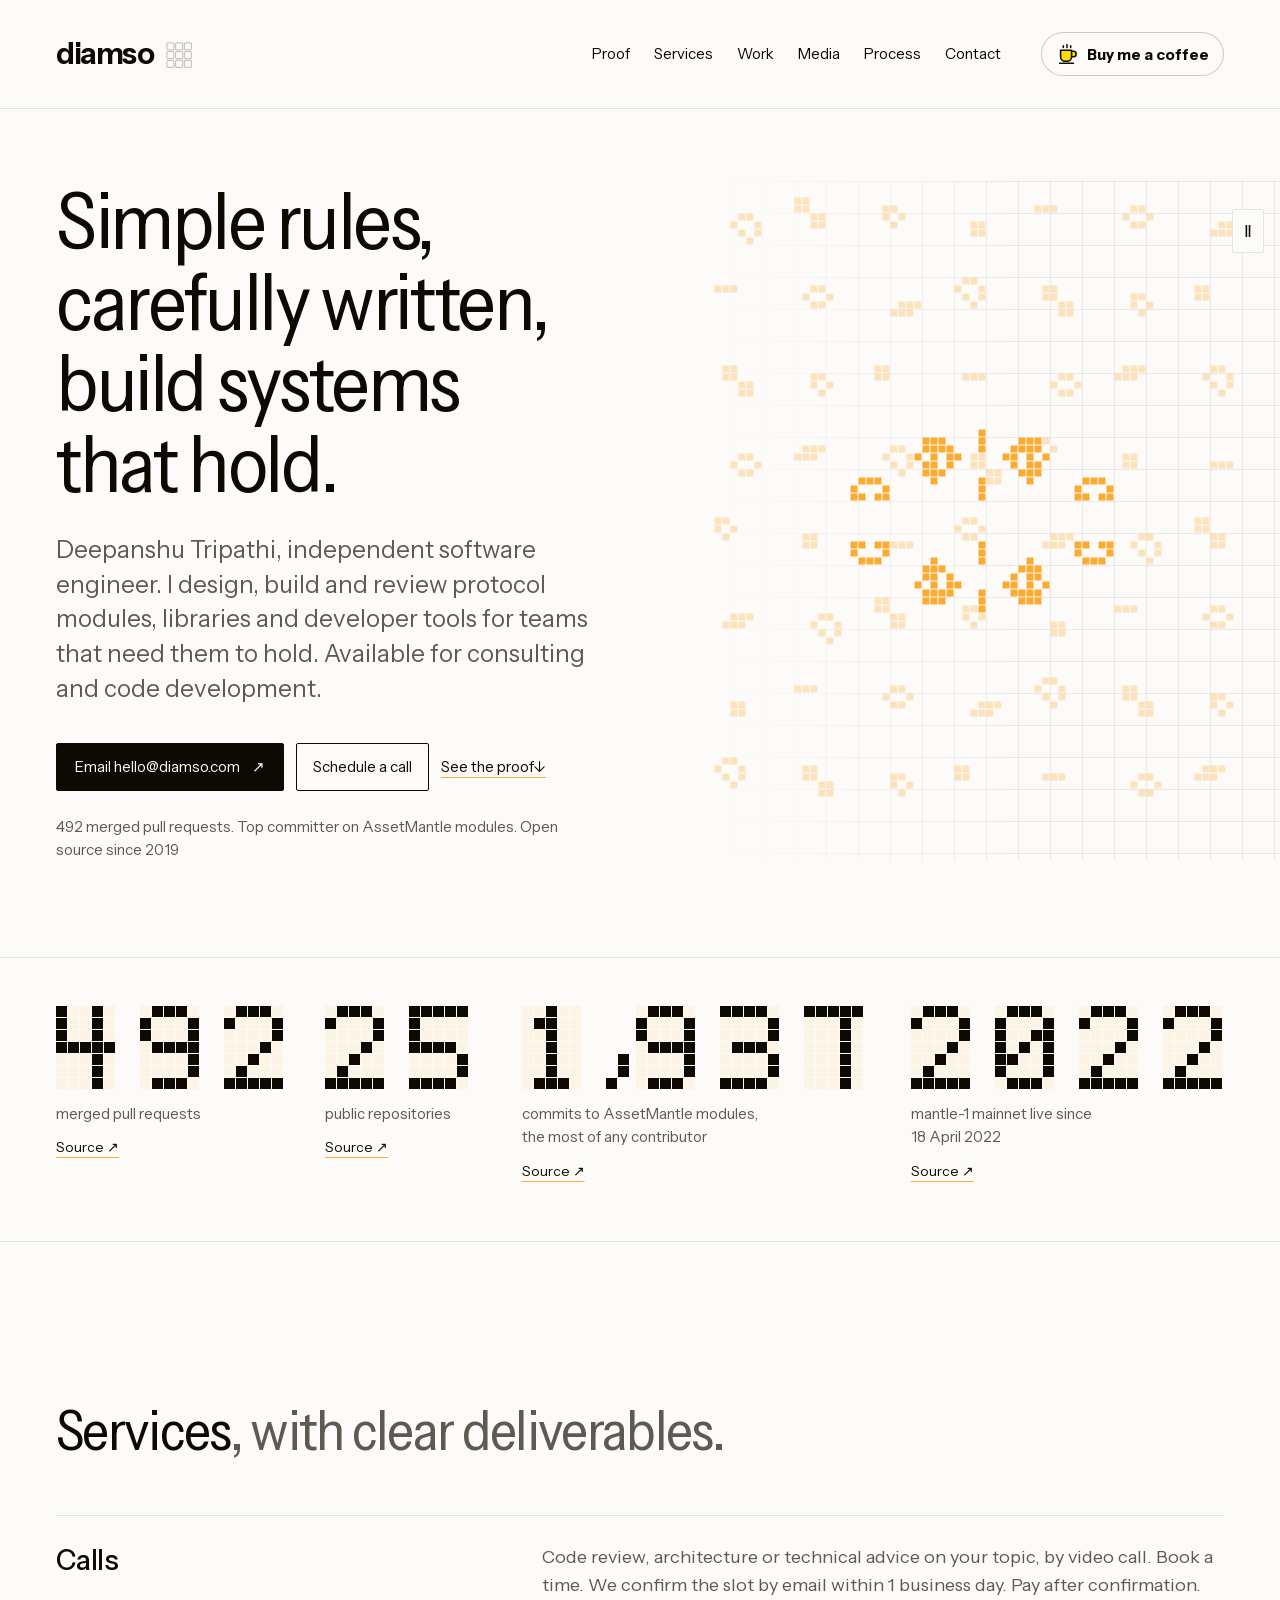
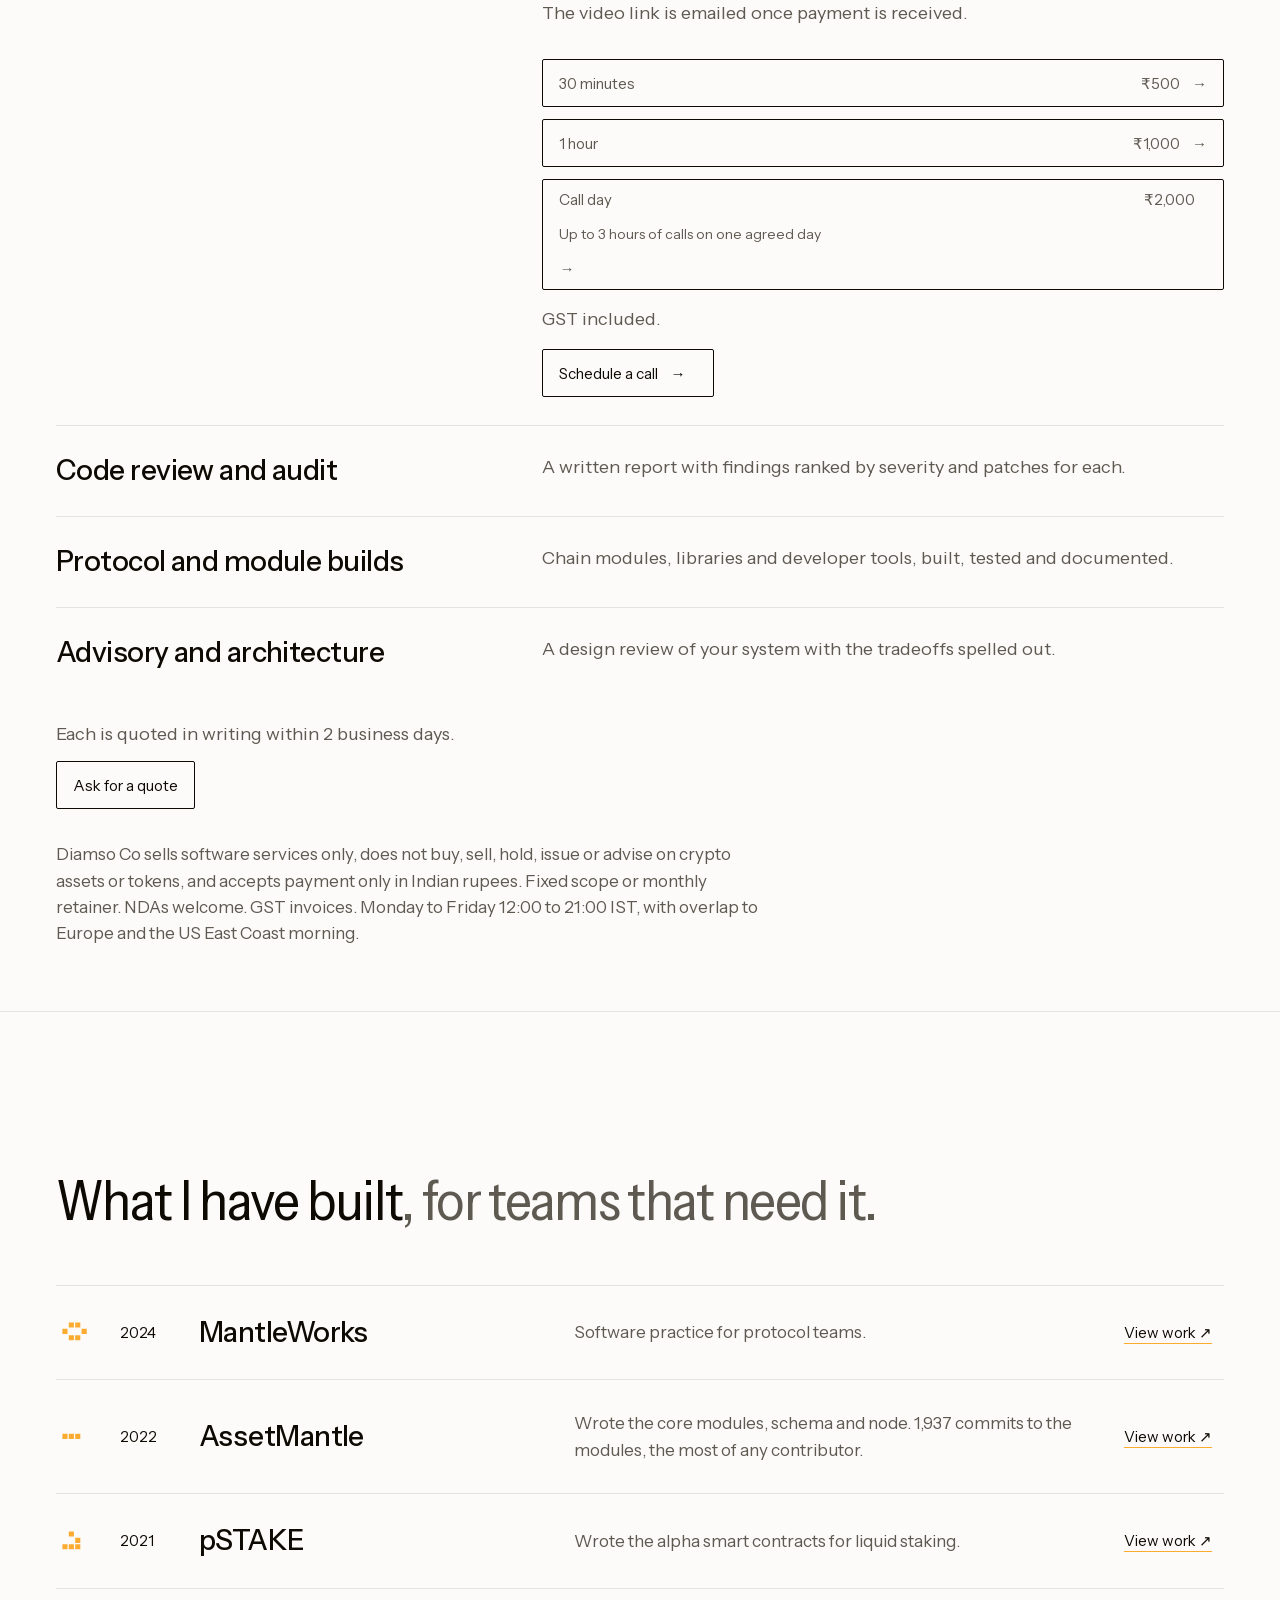
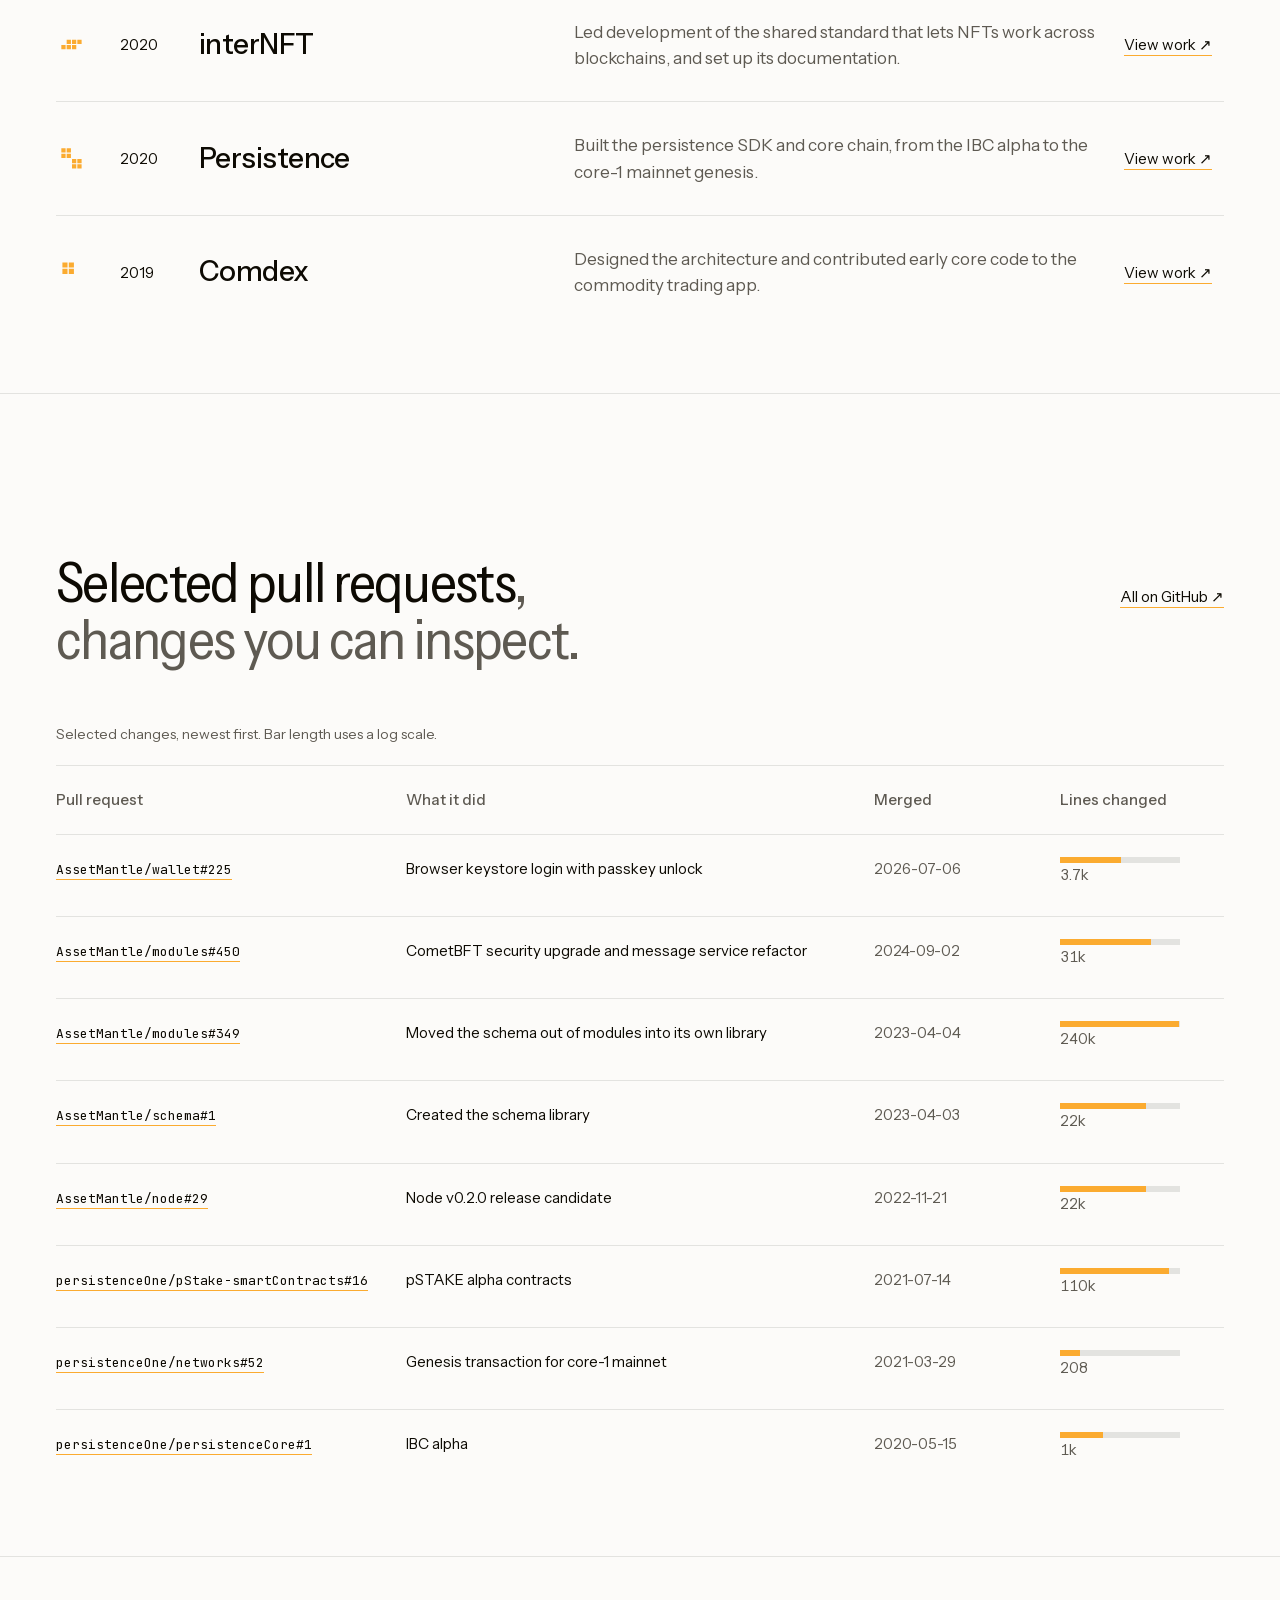
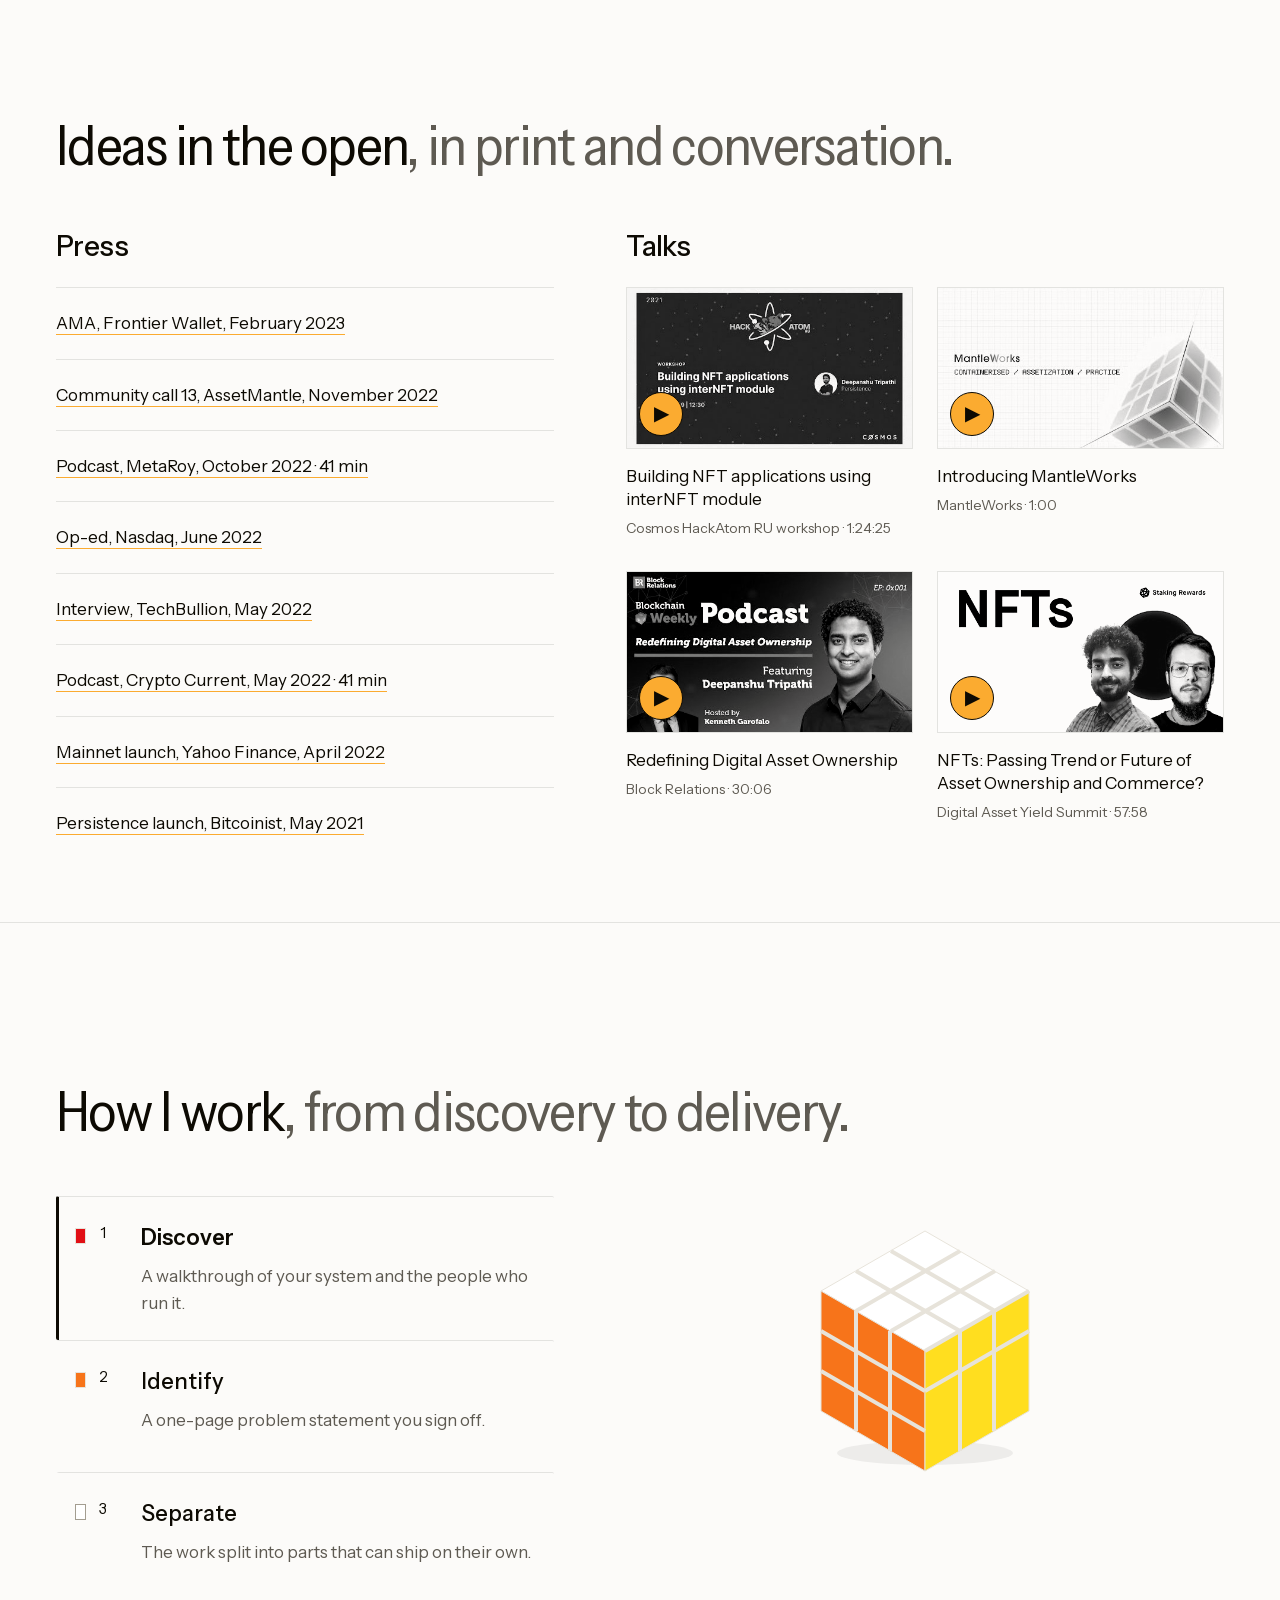
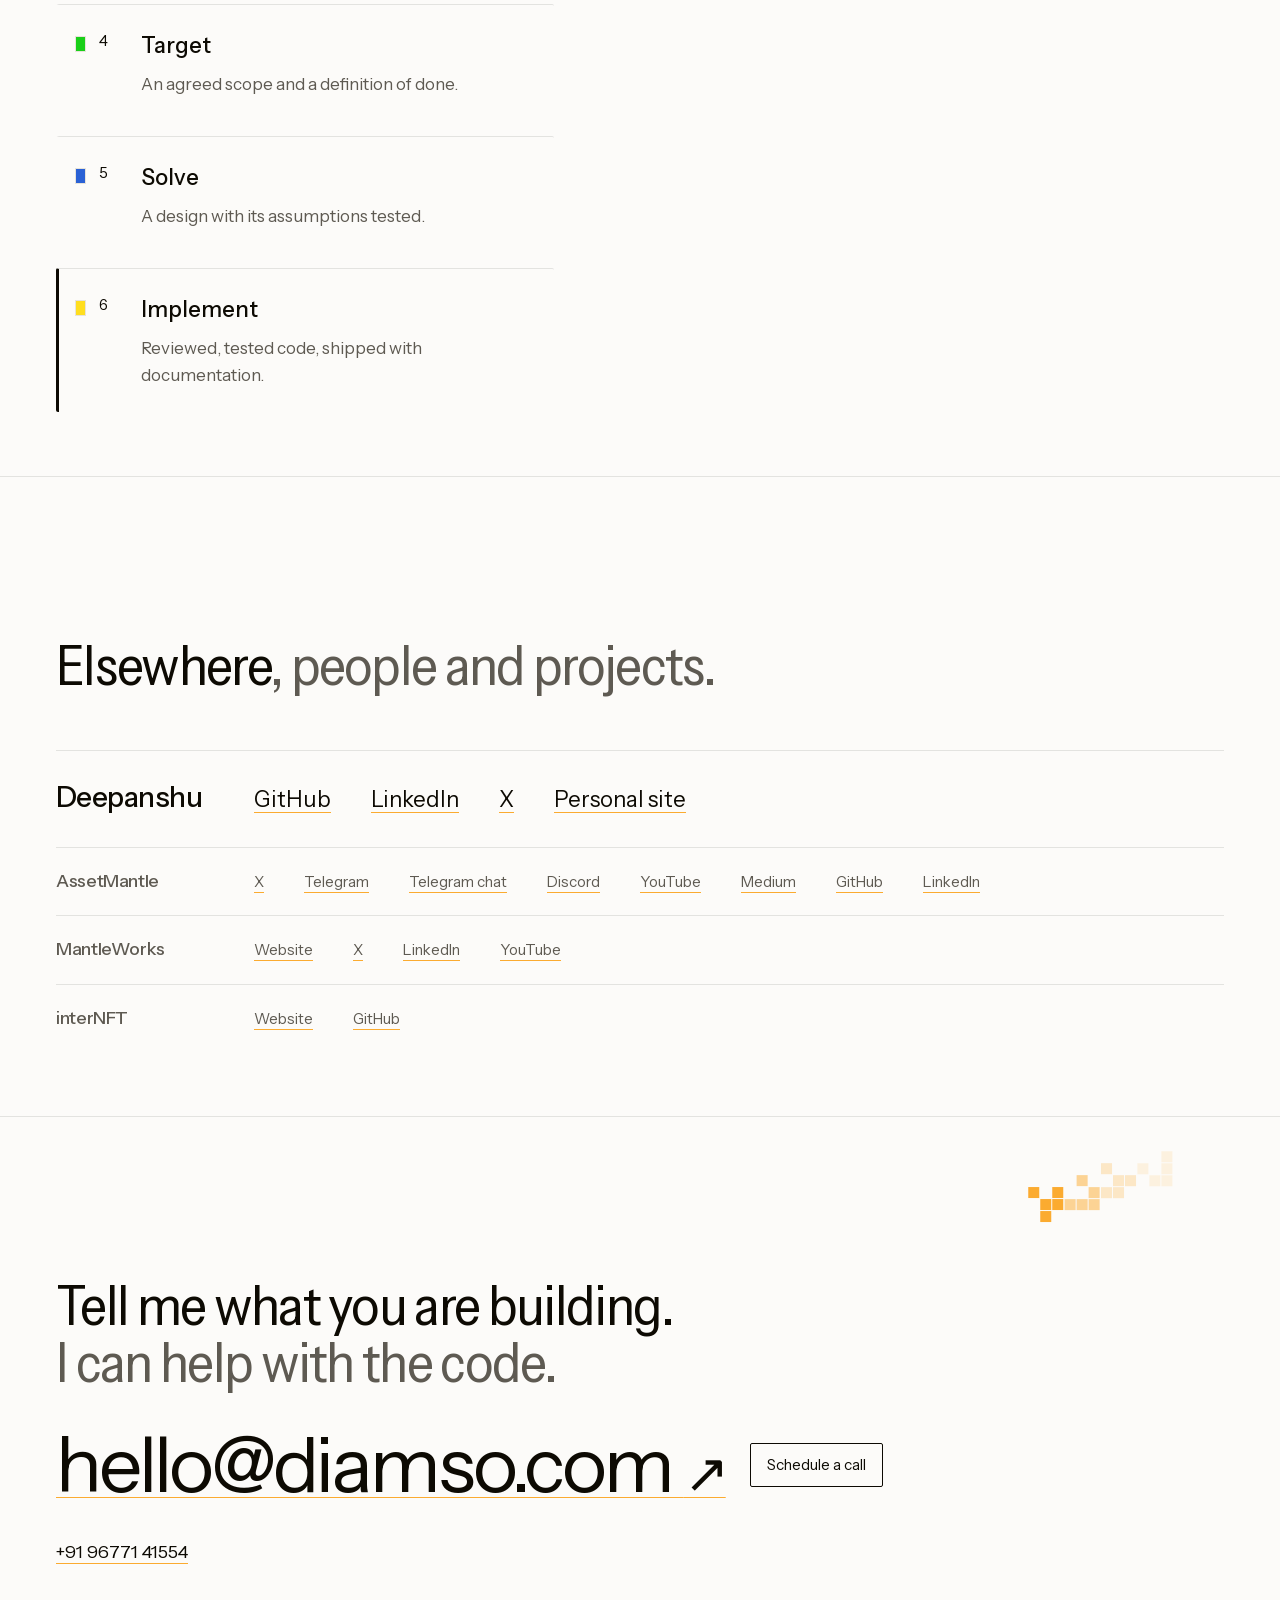
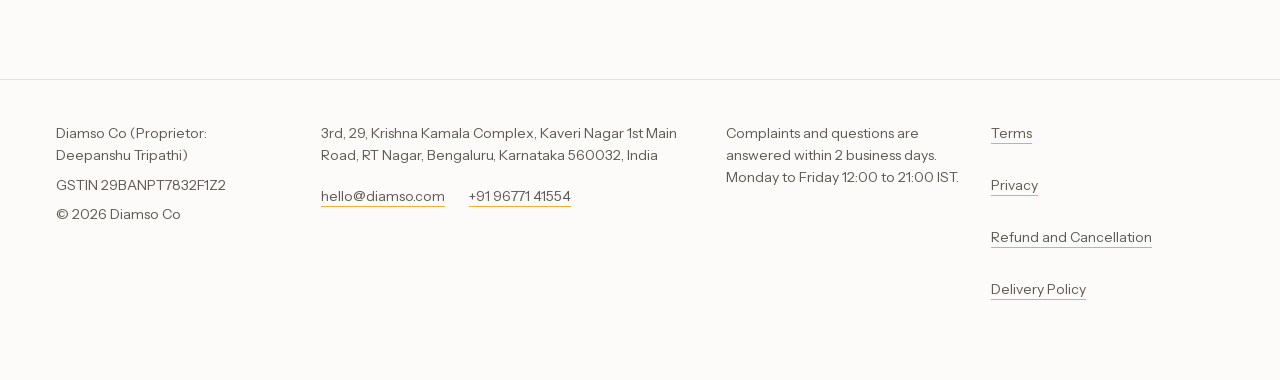
==== index.html @ 6c31264f "Add the built site for staging Closes #1" ====
<!doctype html><html lang="en"><head><meta charset="utf-8"><meta name="viewport" content="width=device-width,initial-scale=1"><title>Diamso · Deepanshu Tripathi, independent software engineer</title><meta name="description" content="Deepanshu Tripathi writes protocol code, libraries and tools in the open. Explore the work and contact Diamso."><meta property="og:title" content="Diamso · Deepanshu Tripathi, independent software engineer"><meta property="og:description" content="Protocol engineering, open source, consulting and code development by Deepanshu Tripathi."><meta property="og:url" content="https://diamso.com/"><meta property="og:image" content="https://diamso.com/og.png"><meta name="twitter:card" content="summary_large_image"><link rel="icon" href="data:image/svg+xml,%3Csvg xmlns='http://www.w3.org/2000/svg' viewBox='0 0 3 3'%3E%3Cpath fill='%23FBAB30' d='M1 0h1v1H1zM2 1h1v1H2zM0 2h3v1H0z'/%3E%3C/svg%3E"><link rel="preload" href="fonts/instrument-sans-latin.woff2" as="font" type="font/woff2" crossorigin="anonymous"><style>@font-face{font-family:'Instrument Sans';font-style:normal;font-weight:400 700;font-stretch:75% 100%;font-display:swap;src:url('fonts/instrument-sans-latin-ext.woff2') format('woff2');unicode-range:U+0100-02FF,U+0300-036F,U+1E00-1EFF,U+20A0-20AB,U+20AD-20C0,U+2113,U+2C60-2C7F,U+A720-A7FF;}
@font-face{font-family:'Instrument Sans';font-style:normal;font-weight:400 700;font-stretch:75% 100%;font-display:swap;src:url('fonts/instrument-sans-latin.woff2') format('woff2');unicode-range:U+0000-00FF,U+2000-206F,U+20AC,U+2122,U+2191,U+2193,U+2212,U+FEFF,U+FFFD;}
@font-face{font-family:'JetBrains Mono';font-style:normal;font-weight:400 500;font-stretch:75% 100%;font-display:swap;src:url('fonts/jetbrains-mono-latin-ext.woff2') format('woff2');unicode-range:U+0100-02FF,U+0300-036F,U+1E00-1EFF,U+20A0-20AB,U+20AD-20C0,U+2113,U+2C60-2C7F,U+A720-A7FF;}
@font-face{font-family:'JetBrains Mono';font-style:normal;font-weight:400 500;font-stretch:75% 100%;font-display:swap;src:url('fonts/jetbrains-mono-latin.woff2') format('woff2');unicode-range:U+0000-00FF,U+2000-206F,U+20AC,U+2122,U+2191,U+2193,U+2212,U+FEFF,U+FFFD;}

.dcube{position:relative;width:var(--size);height:var(--size);perspective:var(--perspective)}
.dcube::after{content:"";position:absolute;width:48%;height:4%;left:26%;bottom:12%;background:#0d0a032e;border-radius:50%;box-shadow:0 2px 4px #0d0a032e}
.dcube-view{position:absolute;left:50%;top:50%;transform-style:preserve-3d;animation:dcube-sway 6s ease-in-out infinite alternate;animation-name:none}
.dcube-cubie{position:absolute;width:var(--unit);height:var(--unit);left:calc(var(--unit)/-2);top:calc(var(--unit)/-2);transform-style:preserve-3d}
.dcube-side{position:absolute;inset:0;background:#f1eee7;border:1px solid #d9d4c8;backface-visibility:hidden;display:grid;place-items:center}
.dcube-sticker{display:block;width:84%;height:84%;box-shadow:inset 0 1px rgb(255 255 255/.12),inset 0 -1px rgb(13 10 3/.12)}
@keyframes dcube-sway{from{transform:rotateX(-22deg) rotateY(20deg) rotateX(var(--face-x)) rotateY(var(--face-y))}to{transform:rotateX(-22deg) rotateY(36deg) rotateX(var(--face-x)) rotateY(var(--face-y))}}
.dcube-sticker[data-white]{border:1px solid #d9d4c8;box-sizing:border-box;box-shadow:inset 0 1px rgb(255 255 255/.12),inset 0 -1px rgb(13 10 3/.12)}

:root{--paper:#FCFBF9;--ink:#0D0A03;--graphite:#5E5A52;--rule:#0D0A031a;--life:#FBAB30;--ease:cubic-bezier(.32,.72,0,1)}*{box-sizing:border-box}html{scroll-behavior:smooth;scroll-padding-top:32px}body{margin:0;background:var(--paper);color:var(--ink);font:400 18px/1.55 'Instrument Sans','Instrument Fallback',sans-serif}a{color:inherit;text-decoration-line:underline;text-decoration-color:var(--life);text-decoration-thickness:1px;text-underline-offset:5px}a:hover,a:focus-visible{text-decoration-thickness:3px}button{font:inherit;color:inherit;cursor:pointer}button,a{-webkit-tap-highlight-color:transparent}button:focus-visible,a:focus-visible{outline:2px solid var(--ink);outline-offset:5px}button{border-radius:2px}button[hidden],[hidden]{display:none!important}.shell{max-width:1352px;padding-inline:56px;margin-inline:auto}.site-header{min-height:108px;display:flex;align-items:center;gap:40px}.brand{font-size:30px;font-weight:650;letter-spacing:-1.5px;text-decoration:none}.brand span{font-size:25px;margin-left:8px}.site-header nav{display:flex;gap:24px;margin-left:auto;font-size:15px}.site-header nav a{text-decoration:none}.site-header nav a[aria-current]{text-decoration:underline;text-decoration-color:var(--life);text-decoration-thickness:3px}.coffee-slot{flex-shrink:0}.coffee-fallback{display:block;background:var(--paper);border:1px solid #0D0A0333;padding:6px 16px;border-radius:999px;font-size:15px;text-decoration:none}.skip{position:fixed;top:-100px;left:16px;z-index:100;background:var(--paper);padding:12px}.skip:focus{top:12px}h1,h2,h3,p{margin:0}h1,h2{font-weight:420;font-stretch:88%;letter-spacing:-.03em;line-height:1.02}h1{font-size:clamp(58px,6.2vw,88px)}h2{font-size:56px;max-width:900px}h3{font-size:28px;line-height:1.2;font-weight:500;letter-spacing:-.02em}.lead{font-size:24px;line-height:1.45;max-width:38ch;color:var(--graphite)}p{max-width:64ch}.muted{color:var(--graphite)}.hero{position:relative;display:grid;grid-template-columns:55% 45%;min-height:740px;padding-top:72px;padding-bottom:96px;overflow:hidden;border-top:1px solid var(--rule)}.hero-copy{z-index:1}.hero .lead{margin-top:28px;max-width:35ch}.actions{display:flex;gap:28px;align-items:center;margin-top:36px;font-size:15px;flex-wrap:wrap}.email-button{border:1px solid var(--ink);padding:14px 18px;text-decoration:none;border-radius:2px}.email-button span{margin-left:12px}.hero-art{position:relative;min-height:480px;margin-right:-56px}.hero-art canvas{position:absolute;width:100%;height:100%;inset:0;opacity:0}.hero-art.life-ready canvas{opacity:1}.hero-cube{position:absolute;inset:0;display:grid;place-items:center}.static-cube{width:300px;max-width:100%;height:auto}.hero-cube>#hero-cube{position:absolute;inset:0;display:grid;place-items:center}.hero-art.life-running .hero-cube{opacity:0}.hero-cube{transition:opacity .7s var(--ease)}.has-cube>.static-cube{visibility:hidden}#pause{position:absolute;bottom:16px;right:24px;background:var(--paper);border:1px solid var(--rule);padding:8px 14px;font-size:14px;z-index:3}.proof{display:grid;grid-template-columns:repeat(4,1fr);gap:40px;padding-top:48px;padding-bottom:56px;border-top:1px solid var(--rule);border-bottom:1px solid var(--rule)}.digits{display:block;height:65px;width:auto;max-width:100%;margin-bottom:22px}.proof p{font-size:15px;color:var(--graphite);max-width:25ch}.section{padding-top:160px;padding-bottom:64px;border-bottom:1px solid var(--rule)}.section h2{margin-bottom:56px}ul{list-style:none;padding:0;margin:0}.work-list>li{display:grid;grid-template-columns:40px 55px 1fr 1.5fr 100px;align-items:center;gap:24px;padding:30px 0;border-top:1px solid var(--rule)}.glyph{width:32px;height:32px}.work-list time,.work-list a{font-size:15px}.work-list p{color:var(--graphite);font-size:17px}.section-heading{display:flex;align-items:baseline;justify-content:space-between;gap:24px}.section-heading>a{white-space:nowrap;font-size:15px}.pull-list li{display:grid;grid-template-columns:1.3fr 1.25fr 100px 80px;gap:24px;align-items:center;padding:22px 0;border-top:1px solid var(--rule);font-size:15px}.pull-list code{font:400 13px/1.55 'JetBrains Mono',monospace;overflow-wrap:anywhere}.pull-list time{font-size:14px;color:var(--graphite)}.change{height:4px;background:var(--rule);display:block}.change span{height:4px;background:var(--life);display:block}.media-columns{display:grid;grid-template-columns:1fr 1.2fr;gap:72px}.media-columns h3{margin-bottom:24px}.press-list li{padding:22px 0;border-top:1px solid var(--rule);font-size:17px}.video-list{display:grid;grid-template-columns:repeat(2,minmax(0,1fr));gap:32px 24px}.video-play{display:block;text-align:left;padding:0;border:0;background:transparent;width:100%}.poster{display:grid;place-items:center;aspect-ratio:16/9;background:repeating-conic-gradient(#FBAB3033 0% 25%,transparent 0% 50%) 0 0/22px 22px;position:relative;border:1px solid var(--rule);overflow:hidden}.poster canvas{width:100%;height:100%;position:absolute;inset:0}.play{z-index:1;background:var(--paper);border:1px solid var(--rule);padding:8px 16px;font-size:20px}.video-title{display:block;font-size:17px;line-height:1.35;margin-top:16px}.video-meta{display:block;font-size:14px;color:var(--graphite);margin-top:7px}.video iframe{width:100%;aspect-ratio:16/9;border:0}.practice-layout{display:grid;grid-template-columns:1fr 1.2fr;gap:72px}.services ul{margin-top:30px}.services li{padding:12px 0;border-bottom:1px solid var(--rule)}.practice-art{display:grid;place-items:center;position:relative;height:300px;margin-bottom:32px}.practice-art>#practice-cube{position:absolute;inset:0;display:grid;place-items:center}.steps{list-style:none;margin:0;padding:0}.steps button{border-top:1px solid var(--rule)}.steps button{display:flex;gap:24px;width:100%;text-align:left;padding:24px 16px;border:0;border-top:1px solid var(--rule);border-left:3px solid transparent;background:none;border-radius:2px}.steps button[aria-pressed=true]{box-shadow:inset 0 -2px var(--ink)}.step-marker{height:28px;width:28px;flex-shrink:0;position:relative;text-align:center;font-size:15px;color:var(--ink)}.step-marker:before{content:'';position:absolute;inset:0;background:var(--face);border:1px solid #E7E3DA;opacity:.3}.steps strong{display:block;font-size:22px;font-weight:500}.steps button>span>span{display:block;margin-top:8px;color:var(--graphite);font-size:17px}.directory{display:grid;grid-template-columns:repeat(4,1fr);gap:40px}.directory h3{font-size:22px;margin-bottom:24px}.directory li{padding:7px 0;font-size:17px}.contact{padding-bottom:100px}.contact h2{font-size:34px;color:var(--ink);margin-bottom:28px}.contact-email{font-size:clamp(30px,6vw,80px);letter-spacing:-.04em;line-height:1.2;overflow-wrap:anywhere}.contact-email span{font-size:.7em}footer{display:flex;gap:32px;justify-content:space-between;padding-top:32px;padding-bottom:40px;font-size:14px;color:var(--graphite)}.coffee-slot .bmc{font-family:inherit}.coffee-slot .bmc-button{box-shadow:none;font-family:inherit}.coffee-slot .bmc-dialog{background:var(--paper);border-radius:2px}.coffee-slot .bmc-choice{border-radius:2px}
@media(min-width:1600px){.shell{max-width:1352px}}
@media(max-width:1050px){.shell{padding-inline:32px}.site-header{gap:24px;flex-wrap:wrap;padding-block:24px}.site-header nav{gap:18px}.hero-art{margin-right:-32px}.hero{min-height:650px}.media-columns,.practice-layout{gap:40px}.work-list>li{gap:16px;grid-template-columns:32px 45px 1fr 1.3fr 80px}.pull-list li{grid-template-columns:1.3fr 1fr 90px}.change{display:none}}
@media(max-width:700px){body{font-size:17px}.shell{padding-inline:16px}.site-header{gap:18px;justify-content:space-between}.brand{font-size:27px}.site-header nav{order:3;width:100%;justify-content:space-between;margin:0;gap:10px;font-size:14px}.coffee-slot .bmc-button{font-size:13px;padding:9px 12px}.hero{display:flex;flex-direction:column;padding-top:44px;padding-bottom:0;min-height:0}.hero h1{font-size:44px}.lead{font-size:19px}.hero .lead{max-width:31ch;margin-top:24px}.actions{gap:20px;margin-top:28px;font-size:14px}.hero-art{height:320px;min-height:320px;margin:44px -16px 0}.hero-art .static-cube{width:250px}.proof{grid-template-columns:1fr 1fr;gap:36px 24px;padding-block:36px}.digits{height:48px;margin-bottom:16px}.proof p{font-size:14px}.section{padding-top:88px;padding-bottom:40px}h2{font-size:34px}h3{font-size:22px}.section h2{margin-bottom:32px}.work-list>li{grid-template-columns:28px 1fr auto;gap:14px;padding:24px 0}.work-list time{grid-column:3;grid-row:1}.work-list h3{grid-column:2;grid-row:1}.work-list p{grid-column:2/4}.work-list a{grid-column:2/4}.glyph{width:25px}.section-heading{display:block}.section-heading>a{display:inline-block;margin-bottom:24px}.pull-list li{grid-template-columns:1fr auto;gap:10px 16px}.pull-list li>a{grid-column:1/3}.pull-list li>span:not(.change){grid-column:1}.pull-list time{font-size:12px}.media-columns,.practice-layout{grid-template-columns:1fr;gap:48px}.video-list{gap:28px 18px}.video-title{font-size:16px}.video-meta{font-size:14px}.practice-art{height:260px}.practice-art .static-cube{width:250px}.directory{grid-template-columns:1fr 1fr;gap:36px}.directory h3{margin-bottom:16px}.contact h2{font-size:28px}.contact{padding-bottom:64px}footer{flex-wrap:wrap;gap:12px 24px}footer span:last-child{width:100%}}
@media(prefers-reduced-motion:reduce){html{scroll-behavior:auto}*,*:before,*:after{animation:none!important;transition:none!important}}

.hero-art.life-condensed canvas{opacity:0;transition:opacity .7s var(--ease)}

.poster{background:var(--paper)}.step-marker{padding-left:14px;width:42px}.step-marker:before{inset:7px auto auto 0;width:9px;height:14px;opacity:1}
/* Round 2: clear evidence, persistent captions and a sticky practice face. */
.sr-only{position:absolute;width:1px;height:1px;padding:0;margin:-1px;overflow:hidden;clip-path:inset(50%);white-space:nowrap;border:0}
#logo-mark{vertical-align:middle;margin-left:8px;flex-shrink:0}.email-button{background:var(--ink);color:var(--paper)}
.hero{overflow:visible}.hero-visual{min-width:0}.hero-art{height:100%;min-height:480px}.hero-cube{will-change:auto}#pause{position:relative;display:block;bottom:auto;right:auto;margin:12px 0 20px auto;min-height:44px}.digits{height:88px;margin-bottom:12px}.proof-number{display:block;font-size:15px;color:var(--graphite);margin-bottom:8px}.proof-source{display:inline-block;font-size:14px;margin-top:12px}.proof{gap:28px}.ways ul>li{display:grid;grid-template-columns:1fr 1.5fr;gap:32px;padding:28px 0;border-top:1px solid var(--rule)}.ways p{color:var(--graphite)}
.pull-columns{display:grid;grid-template-columns:1.3fr 1.25fr 100px 100px;gap:24px;font-size:14px}.pull-list li{grid-template-columns:1.3fr 1.25fr 100px 100px}.change-note{font-size:14px;color:var(--graphite);margin-block:12px 20px}.change-count{display:block;margin-bottom:8px;font-variant-numeric:tabular-nums}.change{display:block}.change-value{min-width:80px}
.poster-outlet{position:absolute;z-index:1;inset:12px 12px auto;font-size:21px;line-height:1.1;font-weight:500;max-width:90%;color:var(--ink);background:var(--paper)}.video iframe:focus{outline:2px solid var(--ink);outline-offset:5px}.video-play{position:relative}.play{margin-top:32px}.poster canvas{opacity:0}.poster-painted canvas{opacity:1}
.services{margin-bottom:48px;display:grid;grid-template-columns:1fr 1.2fr;gap:72px}.services ul{margin:0}.practice-layout{align-items:start}.practice-art{position:sticky;top:120px;height:300px;margin:0}.steps button[aria-checked=true]{border-left:3px solid var(--ink)}.steps button[aria-checked=true] strong{font-weight:600}.steps button{min-height:132px}.directory{display:block}.directory>div{display:flex;align-items:baseline;gap:40px;padding:22px 0;border-top:1px solid var(--rule);color:var(--graphite)}.directory h3{min-width:150px;margin:0;font-size:18px}.directory ul{display:flex;flex-wrap:wrap;gap:8px 24px}.directory li{font-size:15px;padding:0}.directory>.directory-person{color:var(--ink);padding-block:30px}.directory-person h3{font-size:28px}.directory-person li{font-size:22px}.contact{position:relative}#contact-flight{position:absolute;top:0;left:0;width:100%;height:100%;pointer-events:none}footer{flex-wrap:wrap}footer span:nth-child(2){max-width:55ch}
@media(max-width:1050px){.pull-columns,.pull-list li{grid-template-columns:1.2fr 1fr 90px 80px;gap:16px}.services{gap:40px}.hero-art{height:100%}}
@media(max-width:700px){.hero-visual{margin-top:44px}.hero-art{height:380px;min-height:380px;margin:0 -16px}.hero-art .static-cube{width:min(280px,calc(100% - 48px))}.digits{height:56px}.ways ul>li{grid-template-columns:1fr;gap:12px}.pull-columns{display:flex;justify-content:flex-end}.pull-columns>span:not(:last-child){display:none}.pull-list li{grid-template-columns:1fr auto}.pull-list li>.change-value{grid-column:1/-1;display:grid;grid-template-columns:60px 1fr;align-items:center;gap:16px}.change-count{margin:0}.services{display:block}.services ul{margin-top:24px}.practice-layout{display:flex;flex-direction:column;gap:20px}.practice-art{order:-1;position:sticky;top:0;height:200px;width:100%;background:var(--paper);z-index:2}.practice-art .static-cube{height:180px;width:auto}.steps{width:100%}.steps button{min-height:150px;scroll-margin-top:210px}.directory>div{display:block}.directory h3{margin-bottom:12px}.site-header nav a,.work-list a,.pull-list a,.press-list a,.directory a,.proof-source{display:inline-block;min-height:44px;padding-block:11px}.contact{padding-top:120px}footer{display:block}footer>span,footer>a{display:block;margin-bottom:12px}}
@media(max-width:599px){.video-list{grid-template-columns:1fr}.poster-outlet{font-size:26px}}

/* Round 2b: quiet field, staged logo arrival and smaller numeric captions. */
.hero-art:before{content:'';position:absolute;inset:0;pointer-events:none;background-image:linear-gradient(#0D0A0312 1px,transparent 1px),linear-gradient(90deg,#0D0A0312 1px,transparent 1px);background-size:32px 32px;mask-image:linear-gradient(to right,transparent,#000 55%)}
#hero-life{background-image:none!important}
.logo-pending #logo-mark rect[x]{fill:var(--paper);stroke-opacity:.3;stroke-width:1px}











.vendor-note{display:block;font-size:12px;color:var(--graphite);margin-top:4px}
@media(prefers-reduced-motion:reduce){.logo-pending #logo-mark rect[x]{fill:#FFDE1F;stroke-opacity:.18}}

/* Round 3: a retained hero cube, a face echo and quiet evidence. */
@font-face{font-family:'Instrument Fallback';src:local('Arial');size-adjust:100.4%;ascent-override:96%;descent-override:24%;line-gap-override:0%}
.hero-proof{font-size:15px;color:var(--graphite);margin-top:24px;max-width:54ch}.hero-proof span{display:block}
.logo-pending #logo-mark.logo-solved rect[x]{fill:#FFDE1F;stroke-opacity:.18}
.logo-echo{position:fixed;z-index:30;pointer-events:none;transform-origin:0 0;margin:0}
.digits{height:84px;width:calc(var(--digit-width)*12px);max-width:none}
.terms{margin-top:32px;font-size:17px}
.proof-detail{display:block;margin-top:8px;font-size:14px}
.pull-table{width:100%;border-collapse:collapse;text-align:left;table-layout:fixed;font-size:15px}
.pull-table caption{text-align:left;color:var(--graphite);font-size:14px;margin-bottom:20px}
.pull-table th{font-weight:500;color:var(--graphite)}
.pull-table th,.pull-table td{padding:22px 16px 22px 0;border-top:1px solid var(--rule);vertical-align:top}
.pull-table th:nth-child(1){width:30%}.pull-table th:nth-child(2){width:40%}.pull-table th:nth-child(3){width:16%}.pull-table th:nth-child(4){width:14%}
.pull-table code{font:400 13px/1.55 'JetBrains Mono',monospace;overflow-wrap:anywhere}
.pull-table time,.pull-table .change-count{color:var(--graphite)}.cell-label{display:none}
.video-frame:focus-within{outline:2px solid var(--ink);outline-offset:5px}
.play{display:grid;place-items:center;width:72px;height:72px;border-radius:50%;padding:0;margin:0}
.poster-outlet{font-size:18px;max-height:44px}.video iframe{display:block}
.directory a{padding:0 8px;display:inline-block}
.contact-email.landed{text-decoration-thickness:3px;text-decoration-color:var(--life)}
.coffee-fallback:hover,.coffee-fallback:focus-visible{background:#FFDD00}
@media(min-width:768px){.hero-art{height:100%;min-height:480px}}
@media(max-width:767px){
 .hero{display:flex;flex-direction:column;padding-top:16px;padding-bottom:40px;min-height:0}
 .hero-visual{order:-1;margin-top:0}.hero-art{height:260px;min-height:260px;margin:0 -16px}
 .hero-art .static-cube{width:212px}.hero h1{font-size:44px}.lead{font-size:19px}
 .proof{grid-template-columns:repeat(2,minmax(0,1fr));gap:32px 12px}.digits{height:56px;width:calc(var(--digit-width)*8px)}
 .proof>div{min-width:0}.proof>div:nth-child(n+3){grid-column:1/-1}
 .ways ul>li{grid-template-columns:1fr;gap:12px}
 .practice-layout{display:flex;flex-direction:column;gap:20px}.steps{width:100%}
 .practice-art{order:-1;position:sticky;top:0;height:200px;flex-shrink:0;width:100%;background:var(--paper);z-index:2}
 .practice-art .static-cube{height:180px;width:auto}.steps button{scroll-margin-top:210px}
 .pull-table,.pull-table tbody,.pull-table tr,.pull-table td{display:block;width:100%}
 .pull-table thead{display:none}.pull-table tr{border-top:1px solid var(--rule);padding:20px 0}
 .pull-table td{border:0;padding:6px 0}.pull-table caption{display:block}.cell-label{display:inline}
 .pull-table a{display:inline-block;min-height:44px;padding-block:11px}
 .press-list li:nth-child(n+6){display:none}
 .directory a{min-height:44px;padding-block:11px}
}

/* Round 7: bright-only guards and the phone reading order. */
:root{color-scheme:light}
.proof-source{text-decoration-color:var(--life)}
.contact h2{position:relative;z-index:1}
@media(max-width:767px){
 .hero-copy{display:contents}.hero h1{order:0}.hero .lead{order:1}.actions{order:2}.hero-proof{order:3}.hero-visual{order:4}.hero-art{height:300px;min-height:300px}
 .site-header nav{gap:16px}.merge-count{position:static;width:auto!important;height:auto;overflow:visible;clip-path:none}.change{display:block;width:120px;height:4px}.change span{height:4px}
 .poster .play{bottom:12px;right:12px;left:auto;width:48px;height:48px}
}

@media(min-width:1200px){.proof{grid-template-columns:1fr .7fr 1.5fr 1.3fr}}
@media(min-width:768px) and (max-width:1199px){.proof{grid-template-columns:1fr 1fr}}

/* Calls, business details and shared policy pages. */
.calls-button{display:inline-flex;align-items:center;min-height:44px;padding:8px 16px;border:1px solid var(--ink);border-radius:2px;text-decoration:none;font-size:15px;background:var(--paper)}
.calls-service .bmc,.calls-service .calls-button{margin-top:16px}.contact-actions{display:flex;align-items:center;gap:24px;flex-wrap:wrap}.contact-phone{margin-block:28px 12px}.contact address{margin-top:20px;max-width:64ch;font-style:normal;color:var(--graphite)}
footer nav{display:flex;flex-wrap:wrap;gap:12px 24px;width:100%}footer nav a,footer>a{display:inline-flex;align-items:center;min-height:44px}
.policy{padding-top:64px;padding-bottom:88px;border-block:1px solid var(--rule)}.policy h1{font-size:clamp(36px,6vw,64px);margin-bottom:28px}.policy .updated{color:var(--graphite);margin-bottom:36px}.policy-content{max-width:64ch}.policy-content p{margin-block:20px}.policy-content ul{list-style:disc;padding-left:24px;margin-block:20px}.policy-content li{margin-block:12px}

/* Round 4: compact controls, readable evidence and shared policy layout. */
h2{text-wrap:balance}.site-header nav a{padding-block:10px}
.hero-visual{position:relative}.hero-art .static-cube{width:380px}
.actions{gap:12px}.actions>a,.actions>button{height:48px;display:inline-flex;align-items:center;padding-block:0}.email-button{background:var(--ink);color:var(--paper)}
#pause{position:absolute;top:16px;right:16px;width:32px;height:32px;bottom:auto;padding:0;display:grid;place-items:center;font-size:16px}
.proof-number{position:absolute;width:1px;height:1px;padding:0;margin:-1px;overflow:hidden;clip-path:inset(50%);white-space:nowrap}
.calls-service .call-options{display:flex;flex-wrap:wrap;gap:12px}.calls-service .calls-button{height:48px;margin:0}.calls-service .gst-note{margin-top:16px}
.quote-button{display:inline-flex;align-items:center;min-height:48px;padding:8px 16px;border:1px solid var(--ink);border-radius:2px;font-size:15px;text-decoration:none}.quote-action p{margin-bottom:12px}.ways ul>li{grid-template-columns:1fr 1.5fr}.quote-action{grid-column:2}.calls-service>p,.calls-service .call-options{grid-column:2}
.poster img{display:block;width:100%;height:auto}.poster .play{position:absolute}.poster{background:var(--paper)}
.steps button[aria-current=step]{border-left:3px solid var(--ink)}.step-marker[style="--face:#FFFFFF"]:before{border:1px solid #A39D90;opacity:1}
footer{display:grid;grid-template-columns:1fr 1.6fr 1fr 1fr;align-items:baseline;gap:32px}footer address{display:flex;flex-wrap:wrap;gap:8px 24px;font-style:normal}footer address span{flex-basis:100%}footer address a{display:inline-flex;align-items:center;min-height:44px}footer nav{display:flex;flex-direction:column;gap:8px}footer p{margin-bottom:8px}footer [aria-current=page]{font-weight:600}
.policy-content h2{font-size:22px;line-height:1.3;letter-spacing:0;margin-top:32px}.policy-offer{margin-bottom:24px}
@media(max-width:1100px){.site-header{gap:20px}.site-header nav{gap:16px}.site-header nav a{white-space:nowrap}footer{grid-template-columns:1fr 1fr}}
@media(max-width:767px){.cell-label{display:block;font-size:14px;color:var(--graphite);margin-top:12px}.merge-date,.merge-count{position:absolute;width:1px!important;height:1px;overflow:hidden;clip-path:inset(50%)}.practice-art{height:120px}.practice-art .static-cube{height:120px}.steps button{scroll-margin-top:136px}}
@media(max-width:699px){
 .site-header{display:grid;grid-template-columns:1fr auto;gap:8px 12px;min-height:0;padding-top:12px;padding-bottom:12px}.site-header .brand{font-size:28px}.site-header .coffee-slot{grid-column:2;grid-row:1}.site-header nav{grid-column:1/-1;grid-row:2;display:flex;flex-wrap:nowrap;overflow-x:auto;gap:24px;width:100%;margin:0}.site-header nav a{flex-shrink:0}
 .hero{padding-top:20px}.hero-copy{order:0}.hero-visual{order:1;margin-top:24px}.hero-art{height:240px;min-height:240px;margin:0}.hero-art .static-cube{width:192px}.hero .lead{margin-top:20px;font-size:19px}.actions{margin-top:24px;gap:12px}.hero-proof{margin-top:20px}
 .calls-service>p,.calls-service .call-options,.quote-action{grid-column:auto}.calls-service .call-options{display:flex;flex-direction:column;align-items:stretch}.calls-service .calls-button{height:auto;min-height:72px}.ways ul>li{grid-template-columns:1fr}.quote-action{margin-top:4px}footer{grid-template-columns:1fr;gap:24px}footer nav{flex-direction:row}footer>div,footer>address,footer>p,footer>nav{margin:0}
}

.calls-service>div{grid-column:2}.calls-service .call-options{flex-direction:column;align-items:stretch}.calls-service .calls-button{min-height:48px;height:48px}.calls-service>div>.calls-button{min-height:48px;height:48px;margin-top:16px}
@media(max-width:699px){.calls-service>div{grid-column:auto}}

/* Round 5: compact phone art and the final service, media and navigation treatment. */
p{text-wrap:pretty}.mainnet-label{display:block;font-size:14px;color:var(--graphite);margin-bottom:4px}.shared-quote{margin:24px 0 0 calc(40% + 32px)}.shared-quote p{margin-bottom:12px}.change{width:120px;height:6px}.change span{height:6px}.poster{isolation:isolate}.poster img{filter:grayscale(1) contrast(1.1)}.poster:after{content:'';position:absolute;inset:0;background:#FCFBF999;mix-blend-mode:multiply;pointer-events:none}.poster .play{bottom:12px;left:12px;width:44px;height:44px;margin:0;padding:0;display:grid;place-items:center;background:var(--life);border:1px solid var(--ink)}.practice-art{height:300px}.practice-art .static-cube{width:300px;height:300px}.site-header nav{position:relative}
@media(max-width:767px){.hero-art{height:220px;min-height:220px}.hero-visual{margin-top:0}.hero-copy{display:contents}.hero h1{order:0}.hero-visual{order:1}.hero .lead{order:2}.actions{order:3}.hero-proof{order:4}#pause{width:44px;height:44px}.practice-art{height:120px}.practice-art .static-cube{width:120px;height:120px}.shared-quote{margin-left:0}.calls-service .call-options{gap:12px}.calls-service .calls-button{font-size:17px;font-weight:500;font-variant-numeric:tabular-nums;justify-content:space-between}.calls-service .calls-button:after{content:'→';margin-left:auto}}
@media(max-width:699px){.site-header nav{gap:20px;padding-right:24px}.site-header nav:after{content:'';position:absolute;right:0;top:0;width:24px;height:100%;pointer-events:none;background:linear-gradient(to right,transparent,var(--paper))}.site-header nav.at-end:after{display:none}}

/* Round 6: defer the hero ending, then keep the rest of the page quiet. */
html.logo-pending .hero-cube .static-cube{visibility:hidden}
.coffee-slot .bmc .bmc-button{display:inline-flex;align-items:center;justify-content:center;gap:9px;height:44px;padding:6px 14px;border:1px solid #0D0A0333;border-radius:999px;background:var(--paper);color:var(--ink);font:700 15px/1.4 'Instrument Sans',sans-serif;text-decoration:none}
.coffee-slot .bmc .bmc-button:hover,.coffee-slot .bmc .bmc-button:focus-visible{background:#FFDD00}
.coffee-slot .bmc .bmc-cup{width:22px;height:22px;flex:none}
.shared-quote{margin-left:0}
.calls-service .calls-button{display:grid;grid-template-columns:minmax(0,1fr) auto auto;align-items:center;gap:12px;min-height:48px;height:auto;text-align:left}
.calls-service .calls-button:after{content:'→';margin-left:0}
.call-name{min-width:0}.call-price{white-space:nowrap}.call-detail{grid-column:1/-1;color:var(--graphite);font-size:14px}
.contact h2{font-size:56px}
.video-list>li:first-child .poster{width:100%;margin:0}
@media(max-width:767px){
 .hero-art{height:300px;min-height:300px}
 .hero-art .static-cube{width:180px;height:180px}
 .practice-art{height:120px}
 .practice-art .static-cube{width:96px;height:96px}
 .contact h2{font-size:34px}
 .change,.change span{height:4px}
}

/* Round 7b: final phone overrides follow the later compact rules above. */
@media(max-width:767px){
 .hero-copy{display:contents}.hero h1{order:0}.hero .lead{order:1}.actions{order:2}.hero-proof{order:3}.hero-visual{order:4}
}
@media(max-width:699px){
 .site-header nav{gap:16px;overflow:visible;padding-right:0}.site-header nav:after{display:none}
}
</style><script>if(!matchMedia('(prefers-reduced-motion: reduce)').matches)document.documentElement.classList.add('logo-pending');</script></head><body><a class="skip" href="#main">Skip to content</a><header class="shell site-header"><a class="brand" href="#hero" aria-label="Diamso home">diamso <svg id="logo-mark" viewBox="0 0 32 32" width="28" height="28" aria-hidden="true"><rect width="32" height="32" fill="#FCFBF9"/><rect x="1" y="1" width="8" height="8" rx="1" fill="#FFDE1F" stroke="#0D0A03" stroke-opacity=".18"/><rect x="11" y="1" width="8" height="8" rx="1" fill="#FFDE1F" stroke="#0D0A03" stroke-opacity=".18"/><rect x="21" y="1" width="8" height="8" rx="1" fill="#FFDE1F" stroke="#0D0A03" stroke-opacity=".18"/><rect x="1" y="11" width="8" height="8" rx="1" fill="#FFDE1F" stroke="#0D0A03" stroke-opacity=".18"/><rect x="11" y="11" width="8" height="8" rx="1" fill="#FFDE1F" stroke="#0D0A03" stroke-opacity=".18"/><rect x="21" y="11" width="8" height="8" rx="1" fill="#FFDE1F" stroke="#0D0A03" stroke-opacity=".18"/><rect x="1" y="21" width="8" height="8" rx="1" fill="#FFDE1F" stroke="#0D0A03" stroke-opacity=".18"/><rect x="11" y="21" width="8" height="8" rx="1" fill="#FFDE1F" stroke="#0D0A03" stroke-opacity=".18"/><rect x="21" y="21" width="8" height="8" rx="1" fill="#FFDE1F" stroke="#0D0A03" stroke-opacity=".18"/></svg></a><nav aria-label="Main navigation"><a href="#proof">Proof</a><a href="#services">Services</a><a href="#work">Work</a><a href="#media">Media</a><a href="#practice">Process</a><a href="#contact">Contact</a></nav><div class="coffee-slot" id="coffee"><style>
:root { color-scheme: light; }
html:has(dialog[open]) { overflow: hidden; }
.bmc { position: relative; display: inline-flex; vertical-align: middle; overflow: clip; margin: 0; font-family: "Instrument Sans", system-ui, sans-serif; color: #191919; }
.bmc .bmc-button { position: relative; z-index: 1; display: inline-flex; align-items: center; justify-content: center; gap: 9px; box-sizing: border-box; height: 44px; padding: 6px 16px; border: 1px solid rgba(13, 10, 3, .20); border-radius: 999px; background: #FCFBF9; color: #0D0A03; font: 700 15px/1.4 "Instrument Sans", system-ui, sans-serif; cursor: pointer; box-shadow: none; transition: background-color .15s, transform .15s, box-shadow .15s; }
.bmc .bmc-button:hover, .bmc .bmc-button:focus-visible { background: #FFDD00; transform: translateY(-2px); box-shadow: 0 5px 14px #0004; }
.bmc .bmc-cup { width: 22px; height: 22px; flex: none; }
.bmc .bmc-dialog { --bmc-text: #0D0A03; box-sizing: border-box; width: min(420px, calc(100vw - 32px)); max-height: 90vh; overflow: auto; overscroll-behavior: contain; margin: auto; padding: 24px; text-align: left; border: 1px solid #ddd; border-radius: 2px; background: #FCFBF9; color: #0D0A03; box-shadow: 0 20px 80px #0006; }
.bmc .bmc-dialog, .bmc .bmc-heading, .bmc .bmc-close, .bmc .bmc-sizes, .bmc .bmc-legend, .bmc .bmc-choice, .bmc .bmc-size-name, .bmc .bmc-size-price, .bmc .bmc-result, .bmc .bmc-amount, .bmc .bmc-instruction, .bmc .bmc-intro, .bmc .bmc-joke, .bmc .bmc-save, .bmc .bmc-phone-instruction, .bmc .bmc-payee, .bmc .bmc-policy, .bmc .bmc-policy-link, .bmc .bmc-transaction, .bmc .bmc-delivery, .bmc .bmc-refund { color: var(--bmc-text); font: 400 14px/1.4 "Instrument Sans", system-ui, sans-serif; margin: 0; }
.bmc .bmc-dialog { margin: auto; }
.bmc .bmc-dialog::backdrop { background: #0009; }
.bmc .bmc-heading { margin: 0 36px 8px 0; font: 420 24px/1.25 "Instrument Sans", system-ui, sans-serif; }
.bmc .bmc-close { position: absolute; top: 14px; right: 14px; width: 44px; height: 44px; border: 1px solid #aaa; border-radius: 2px; background: transparent; color: var(--bmc-text); font: 24px/1 "Instrument Sans", system-ui, sans-serif; cursor: pointer; }
.bmc .bmc-sizes { display: flex; flex-direction: column; gap: 6px; margin: 0 0 6px; padding: 0; border: 0; }
.bmc .bmc-legend { margin: 0 0 12px; }
.bmc .bmc-choice { box-sizing: border-box; flex: 1; display: grid; grid-template-columns: auto 1fr; gap: 6px; align-items: center; min-height: 48px; padding: 12px 16px; border: 1px solid #aaa; border-radius: 2px; cursor: pointer; font-size: 13px; text-align: left; }
.bmc .bmc-choice:has(input:checked) { border-color: #6b5700; background: #fff2a3; color: #191919; }
.bmc .bmc-choice input { appearance: none; box-sizing: border-box; width: 16px; height: 16px; margin: 0; border: 1px solid #0D0A03; border-radius: 50%; background: #FCFBF9; }
.bmc .bmc-choice input:checked { background: #0D0A03; box-shadow: inset 0 0 0 3px #FCFBF9; }
.bmc .bmc-size-name { display: grid; grid-template-columns: 1fr auto; text-align: left; font: 400 13px/1.4 "Instrument Sans", system-ui, sans-serif; }
.bmc .bmc-size-price { display: block; margin: 0; font: 400 13px/1.4 "Instrument Sans", system-ui, sans-serif; }
.bmc .bmc-choice:has(input:checked) .bmc-size-name, .bmc .bmc-choice:has(input:checked) .bmc-size-price, .bmc .bmc-choice:has(input:checked) .bmc-joke { color: #191919; }
.bmc .bmc-result { text-align: left; }
.bmc .bmc-result[hidden] { display: none; }
.bmc .bmc-qr { display: block; width: 240px; max-width: 100%; height: auto; margin: 0; background: #fff; }
.bmc .bmc-amount { margin: 6px 0; font-size: 32px; font-weight: 400; }
.bmc .bmc-instruction { margin: 0; text-align: left; font-size: 14px; line-height: 1.6; }
.bmc .bmc-button:focus-visible, .bmc .bmc-close:focus-visible, .bmc .bmc-choice input:focus-visible, .bmc .bmc-save:focus-visible, .bmc .bmc-policy-link:focus-visible { outline: 2px solid #0D0A03; outline-offset: 3px; }
@media (prefers-reduced-motion: reduce) {
.bmc .bmc-button { transition: none; }
}
.bmc .bmc-intro { margin: 0 0 10px; }
.bmc .bmc-joke { display: block; grid-column: 1; margin: 2px 0 0; font-size: 13px; }
.bmc .bmc-burst { position: absolute; pointer-events: none; width: 100%; height: 100%; left: 0; top: 0; }
.bmc .bmc-tooltip { position: fixed; z-index: 2; inset: auto; box-sizing: border-box; width: min(280px, calc(100vw - 32px)); padding: 12px; border: 1px solid #0D0A031F; border-radius: 2px; background: #FCFBF9; color: #0D0A03; font: 400 14px/1.4 "Instrument Sans", system-ui, sans-serif; margin: 0; box-shadow: 0 4px 16px #0002; }
.bmc .bmc-tooltip[hidden] { display: none; }
.bmc .bmc-save { display: none; box-sizing: border-box; min-height: 44px; padding: 8px 14px; border: 1px solid #0D0A031F; border-radius: 2px; background: transparent; cursor: pointer; }
.bmc .bmc-phone-instruction { display: none; text-align: left; }
@media (max-width: 699px) {

.bmc .bmc-qr { width: 200px; }
.bmc .bmc-save { display: block; margin: 6px 0; }
.bmc .bmc-instruction { display: none; }
.bmc .bmc-phone-instruction { display: block; }
}
.bmc .bmc-call-button { height: 44px; border: 1px solid #0D0A03; border-radius: 2px; background: transparent; color: #0D0A03; }
.bmc .bmc-call-button:hover, .bmc .bmc-call-button:focus-visible { background: #FCFBF9; transform: none; box-shadow: none; }
.bmc .bmc-invoice, .bmc .bmc-step, .bmc .bmc-book { color: var(--bmc-text); font: 400 14px/1.4 "Instrument Sans", system-ui, sans-serif; margin: 10px 0; }
.bmc .bmc-book { display: inline-flex; align-items: center; justify-content: center; box-sizing: border-box; min-height: 48px; padding: 0 14px; background: #0D0A03; color: #FCFBF9; border: 1px solid #0D0A03; border-radius: 2px; text-decoration: none; }
.bmc .bmc-book:focus-visible { outline: 2px solid #0D0A03; outline-offset: 3px; }
.bmc .bmc-booking { color: var(--bmc-text); font: 400 14px/1.4 "Instrument Sans", system-ui, sans-serif; margin: 0; text-align: left; }

.bmc[data-kind="calls"] .bmc-heading { margin-bottom: 4px; }
.bmc[data-kind="calls"] .bmc-intro { margin-bottom: 24px; }
.bmc[data-kind="calls"] .bmc-sizes { margin: 0 0 24px; }
.bmc[data-kind="calls"] .bmc-step { margin: 0 0 12px; }
.bmc[data-kind="calls"] .bmc-book { margin: 0 0 24px; }

.bmc[data-kind="calls"] .bmc-invoice { margin: 6px 0; }
@media (max-height: 859px) {
.bmc[data-kind="calls"] .bmc-qr { width: 200px; }
}
.bmc .bmc-purpose, .bmc .bmc-payment, .bmc .bmc-disclosure { color: var(--bmc-text); font: 400 14px/1.4 "Instrument Sans", system-ui, sans-serif; margin: 10px 0; text-align: left; }
.bmc .bmc-disclosure { min-height: 44px; padding: 8px 12px; border: 1px solid #0D0A03; border-radius: 2px; background: transparent; cursor: pointer; }
.bmc .bmc-disclosure:focus-visible { outline: 2px solid #0D0A03; outline-offset: 3px; }
.bmc .bmc-payment[hidden] { display: none; }
.bmc .bmc-policy { margin: 12px 0 0; text-align: left; }
.bmc .bmc-policy-link { text-decoration: underline; text-decoration-color: #FBAB30; text-underline-offset: 2px; }
.bmc .bmc-transaction, .bmc .bmc-delivery, .bmc .bmc-refund { margin: 8px 0 0; text-align: left; }
@media (max-width: 699px) {
.bmc .bmc-heading, .bmc .bmc-heading + .bmc-intro { padding-right: 56px; }
}
</style>
<div class="bmc">
<canvas class="bmc-burst" width="300" height="100" aria-hidden="true"></canvas>
<button class="bmc-button" aria-describedby="bmc-tooltip" type="button" aria-haspopup="dialog">
<svg class="bmc-cup" viewBox="0 0 24 24" fill="#FFDD00" stroke="#0D0A03" stroke-width="1.7" stroke-linecap="round" stroke-linejoin="round" aria-hidden="true"><path d="M5 8h12v7a5 5 0 0 1-5 5h-2a5 5 0 0 1-5-5V8Zm12 1h2a3 3 0 0 1 0 6h-2M4 22h15M8 3v2m4-3v3m4-2v2"/></svg>
Buy me a coffee
</button>
<span class="bmc-tooltip" popover="manual" id="bmc-tooltip" role="tooltip" hidden>Warning: caffeine levels low. Open source contributions may slow down.</span>
<dialog class="bmc-dialog" aria-label="Buy me a coffee">
<button class="bmc-close" type="button" aria-label="Close coffee panel" autofocus>×</button>
<h2 class="bmc-heading">Buy me a coffee</h2>
<p class="bmc-intro">This code runs on coffee. Every cup keeps an open source commit alive past midnight.</p>
<fieldset class="bmc-sizes"><legend class="bmc-legend">Choose a size</legend>
<label class="bmc-choice"><input type="radio" name="bmc-size" value="0" checked><span class="bmc-size-name">Small<strong class="bmc-size-price">₹200</strong><span class="bmc-joke">Fixes one flaky test.</span></span></label>
<label class="bmc-choice"><input type="radio" name="bmc-size" value="1"><span class="bmc-size-name">Medium<strong class="bmc-size-price">₹300</strong><span class="bmc-joke">Reviews a pull request properly.</span></span></label>
<label class="bmc-choice"><input type="radio" name="bmc-size" value="2"><span class="bmc-size-name">Large<strong class="bmc-size-price">₹500</strong><span class="bmc-joke">Ships a feature and writes the docs.</span></span></label>
</fieldset>
<p class="bmc-purpose">A fixed-price payment for open source maintenance, delivered as public commits to the repositories listed under Work.</p>
<div class="bmc-payment"><div class="bmc-result" data-size="0"><template class="bmc-qr-template"><svg class="bmc-qr" xmlns="http://www.w3.org/2000/svg" viewBox="0 0 57 57" shape-rendering="crispEdges" role="img" aria-label="UPI QR code for ₹200"><path d="M4 4h7v1h-7zM12 4h1v1h-1zM15 4h2v1h-2zM18 4h1v1h-1zM21 4h1v1h-1zM24 4h3v1h-3zM28 4h1v1h-1zM32 4h2v1h-2zM35 4h1v1h-1zM37 4h2v1h-2zM44 4h1v1h-1zM46 4h7v1h-7zM4 5h1v1h-1zM10 5h1v1h-1zM13 5h2v1h-2zM18 5h3v1h-3zM23 5h2v1h-2zM29 5h4v1h-4zM34 5h1v1h-1zM39 5h1v1h-1zM42 5h3v1h-3zM46 5h1v1h-1zM52 5h1v1h-1zM4 6h1v1h-1zM6 6h3v1h-3zM10 6h1v1h-1zM14 6h1v1h-1zM20 6h4v1h-4zM25 6h3v1h-3zM29 6h1v1h-1zM32 6h2v1h-2zM37 6h1v1h-1zM43 6h2v1h-2zM46 6h1v1h-1zM48 6h3v1h-3zM52 6h1v1h-1zM4 7h1v1h-1zM6 7h3v1h-3zM10 7h1v1h-1zM12 7h2v1h-2zM15 7h1v1h-1zM19 7h3v1h-3zM26 7h1v1h-1zM28 7h1v1h-1zM30 7h2v1h-2zM33 7h2v1h-2zM36 7h1v1h-1zM39 7h1v1h-1zM41 7h1v1h-1zM43 7h1v1h-1zM46 7h1v1h-1zM48 7h3v1h-3zM52 7h1v1h-1zM4 8h1v1h-1zM6 8h3v1h-3zM10 8h1v1h-1zM12 8h1v1h-1zM15 8h1v1h-1zM17 8h3v1h-3zM25 8h8v1h-8zM34 8h1v1h-1zM46 8h1v1h-1zM48 8h3v1h-3zM52 8h1v1h-1zM4 9h1v1h-1zM10 9h1v1h-1zM12 9h3v1h-3zM17 9h2v1h-2zM23 9h1v1h-1zM26 9h1v1h-1zM30 9h1v1h-1zM35 9h1v1h-1zM37 9h2v1h-2zM40 9h1v1h-1zM42 9h1v1h-1zM46 9h1v1h-1zM52 9h1v1h-1zM4 10h7v1h-7zM12 10h1v1h-1zM14 10h1v1h-1zM16 10h1v1h-1zM18 10h1v1h-1zM20 10h1v1h-1zM22 10h1v1h-1zM24 10h1v1h-1zM26 10h1v1h-1zM28 10h1v1h-1zM30 10h1v1h-1zM32 10h1v1h-1zM34 10h1v1h-1zM36 10h1v1h-1zM38 10h1v1h-1zM40 10h1v1h-1zM42 10h1v1h-1zM44 10h1v1h-1zM46 10h7v1h-7zM12 11h1v1h-1zM15 11h1v1h-1zM17 11h1v1h-1zM23 11h4v1h-4zM30 11h1v1h-1zM32 11h7v1h-7zM40 11h2v1h-2zM4 12h1v1h-1zM8 12h1v1h-1zM10 12h4v1h-4zM16 12h2v1h-2zM19 12h1v1h-1zM21 12h1v1h-1zM23 12h2v1h-2zM26 12h5v1h-5zM32 12h4v1h-4zM37 12h2v1h-2zM40 12h2v1h-2zM45 12h5v1h-5zM52 12h1v1h-1zM4 13h3v1h-3zM9 13h1v1h-1zM11 13h2v1h-2zM14 13h1v1h-1zM16 13h1v1h-1zM22 13h3v1h-3zM26 13h1v1h-1zM29 13h1v1h-1zM31 13h1v1h-1zM36 13h2v1h-2zM39 13h3v1h-3zM43 13h4v1h-4zM7 14h2v1h-2zM10 14h2v1h-2zM13 14h6v1h-6zM20 14h1v1h-1zM23 14h2v1h-2zM28 14h1v1h-1zM31 14h1v1h-1zM36 14h2v1h-2zM39 14h1v1h-1zM41 14h3v1h-3zM46 14h1v1h-1zM48 14h2v1h-2zM52 14h1v1h-1zM5 15h1v1h-1zM8 15h1v1h-1zM11 15h1v1h-1zM13 15h1v1h-1zM16 15h5v1h-5zM22 15h1v1h-1zM24 15h3v1h-3zM32 15h2v1h-2zM35 15h1v1h-1zM37 15h1v1h-1zM42 15h1v1h-1zM46 15h1v1h-1zM48 15h2v1h-2zM51 15h1v1h-1zM4 16h3v1h-3zM9 16h7v1h-7zM17 16h2v1h-2zM20 16h2v1h-2zM24 16h1v1h-1zM26 16h1v1h-1zM28 16h1v1h-1zM30 16h1v1h-1zM33 16h1v1h-1zM36 16h5v1h-5zM44 16h2v1h-2zM49 16h1v1h-1zM51 16h1v1h-1zM5 17h1v1h-1zM8 17h2v1h-2zM12 17h1v1h-1zM14 17h1v1h-1zM19 17h2v1h-2zM22 17h3v1h-3zM27 17h1v1h-1zM29 17h1v1h-1zM32 17h1v1h-1zM34 17h2v1h-2zM37 17h1v1h-1zM41 17h1v1h-1zM43 17h1v1h-1zM45 17h2v1h-2zM48 17h1v1h-1zM51 17h1v1h-1zM4 18h2v1h-2zM7 18h1v1h-1zM10 18h2v1h-2zM17 18h2v1h-2zM21 18h1v1h-1zM23 18h1v1h-1zM26 18h2v1h-2zM33 18h3v1h-3zM39 18h1v1h-1zM41 18h1v1h-1zM46 18h1v1h-1zM5 19h2v1h-2zM8 19h2v1h-2zM11 19h3v1h-3zM15 19h2v1h-2zM18 19h1v1h-1zM20 19h1v1h-1zM25 19h3v1h-3zM30 19h1v1h-1zM32 19h2v1h-2zM35 19h1v1h-1zM37 19h2v1h-2zM43 19h1v1h-1zM47 19h3v1h-3zM4 20h1v1h-1zM9 20h2v1h-2zM12 20h1v1h-1zM15 20h1v1h-1zM19 20h3v1h-3zM23 20h1v1h-1zM25 20h1v1h-1zM33 20h5v1h-5zM40 20h1v1h-1zM42 20h1v1h-1zM44 20h1v1h-1zM46 20h2v1h-2zM50 20h3v1h-3zM4 21h1v1h-1zM7 21h2v1h-2zM11 21h1v1h-1zM15 21h3v1h-3zM20 21h3v1h-3zM24 21h5v1h-5zM30 21h2v1h-2zM34 21h1v1h-1zM36 21h1v1h-1zM39 21h4v1h-4zM47 21h2v1h-2zM51 21h1v1h-1zM7 22h1v1h-1zM10 22h2v1h-2zM14 22h3v1h-3zM18 22h1v1h-1zM22 22h6v1h-6zM29 22h4v1h-4zM38 22h2v1h-2zM41 22h1v1h-1zM43 22h2v1h-2zM46 22h1v1h-1zM49 22h2v1h-2zM9 23h1v1h-1zM11 23h1v1h-1zM13 23h4v1h-4zM19 23h2v1h-2zM27 23h1v1h-1zM31 23h2v1h-2zM34 23h4v1h-4zM39 23h1v1h-1zM43 23h1v1h-1zM45 23h2v1h-2zM48 23h1v1h-1zM50 23h1v1h-1zM52 23h1v1h-1zM4 24h1v1h-1zM6 24h1v1h-1zM8 24h3v1h-3zM12 24h1v1h-1zM14 24h2v1h-2zM18 24h2v1h-2zM21 24h3v1h-3zM27 24h1v1h-1zM30 24h1v1h-1zM32 24h1v1h-1zM36 24h3v1h-3zM41 24h4v1h-4zM47 24h2v1h-2zM50 24h1v1h-1zM4 25h1v1h-1zM6 25h4v1h-4zM14 25h1v1h-1zM16 25h2v1h-2zM19 25h1v1h-1zM21 25h2v1h-2zM28 25h4v1h-4zM34 25h1v1h-1zM39 25h2v1h-2zM42 25h1v1h-1zM46 25h1v1h-1zM51 25h1v1h-1zM4 26h2v1h-2zM7 26h7v1h-7zM15 26h2v1h-2zM21 26h3v1h-3zM25 26h10v1h-10zM38 26h2v1h-2zM42 26h1v1h-1zM44 26h7v1h-7zM5 27h2v1h-2zM8 27h1v1h-1zM12 27h2v1h-2zM16 27h1v1h-1zM18 27h2v1h-2zM22 27h1v1h-1zM24 27h1v1h-1zM26 27h1v1h-1zM30 27h2v1h-2zM33 27h1v1h-1zM35 27h1v1h-1zM37 27h1v1h-1zM40 27h1v1h-1zM43 27h2v1h-2zM48 27h1v1h-1zM51 27h2v1h-2zM4 28h1v1h-1zM7 28h2v1h-2zM10 28h1v1h-1zM12 28h1v1h-1zM14 28h2v1h-2zM17 28h1v1h-1zM20 28h1v1h-1zM22 28h1v1h-1zM24 28h1v1h-1zM26 28h1v1h-1zM28 28h1v1h-1zM30 28h6v1h-6zM37 28h2v1h-2zM40 28h3v1h-3zM44 28h1v1h-1zM46 28h1v1h-1zM48 28h2v1h-2zM4 29h1v1h-1zM6 29h1v1h-1zM8 29h1v1h-1zM12 29h1v1h-1zM14 29h2v1h-2zM19 29h1v1h-1zM22 29h1v1h-1zM26 29h1v1h-1zM30 29h2v1h-2zM34 29h1v1h-1zM36 29h1v1h-1zM41 29h4v1h-4zM48 29h1v1h-1zM52 29h1v1h-1zM6 30h1v1h-1zM8 30h8v1h-8zM17 30h3v1h-3zM21 30h1v1h-1zM24 30h1v1h-1zM26 30h6v1h-6zM34 30h1v1h-1zM36 30h1v1h-1zM38 30h2v1h-2zM43 30h6v1h-6zM50 30h1v1h-1zM4 31h1v1h-1zM6 31h2v1h-2zM12 31h3v1h-3zM16 31h1v1h-1zM18 31h3v1h-3zM22 31h1v1h-1zM27 31h1v1h-1zM29 31h1v1h-1zM31 31h7v1h-7zM39 31h2v1h-2zM42 31h11v1h-11zM4 32h1v1h-1zM6 32h1v1h-1zM9 32h2v1h-2zM12 32h1v1h-1zM16 32h1v1h-1zM23 32h2v1h-2zM27 32h3v1h-3zM32 32h2v1h-2zM36 32h2v1h-2zM46 32h7v1h-7zM5 33h2v1h-2zM9 33h1v1h-1zM12 33h1v1h-1zM15 33h8v1h-8zM26 33h1v1h-1zM28 33h4v1h-4zM33 33h3v1h-3zM40 33h1v1h-1zM42 33h1v1h-1zM45 33h1v1h-1zM47 33h2v1h-2zM51 33h1v1h-1zM6 34h3v1h-3zM10 34h1v1h-1zM15 34h1v1h-1zM19 34h1v1h-1zM21 34h2v1h-2zM24 34h1v1h-1zM26 34h1v1h-1zM31 34h2v1h-2zM34 34h1v1h-1zM36 34h2v1h-2zM39 34h1v1h-1zM41 34h2v1h-2zM44 34h2v1h-2zM47 34h2v1h-2zM4 35h2v1h-2zM7 35h1v1h-1zM9 35h1v1h-1zM11 35h1v1h-1zM15 35h2v1h-2zM19 35h2v1h-2zM23 35h2v1h-2zM26 35h2v1h-2zM29 35h1v1h-1zM31 35h2v1h-2zM34 35h1v1h-1zM39 35h1v1h-1zM41 35h4v1h-4zM49 35h2v1h-2zM4 36h2v1h-2zM10 36h2v1h-2zM14 36h2v1h-2zM17 36h3v1h-3zM21 36h1v1h-1zM23 36h10v1h-10zM38 36h2v1h-2zM41 36h1v1h-1zM44 36h1v1h-1zM46 36h1v1h-1zM50 36h2v1h-2zM4 37h2v1h-2zM7 37h1v1h-1zM12 37h2v1h-2zM15 37h1v1h-1zM18 37h6v1h-6zM25 37h1v1h-1zM30 37h1v1h-1zM32 37h2v1h-2zM35 37h1v1h-1zM37 37h2v1h-2zM43 37h1v1h-1zM46 37h1v1h-1zM48 37h1v1h-1zM50 37h1v1h-1zM52 37h1v1h-1zM5 38h1v1h-1zM7 38h2v1h-2zM10 38h3v1h-3zM14 38h2v1h-2zM17 38h1v1h-1zM19 38h5v1h-5zM25 38h1v1h-1zM28 38h1v1h-1zM30 38h1v1h-1zM33 38h1v1h-1zM35 38h4v1h-4zM40 38h1v1h-1zM44 38h1v1h-1zM47 38h2v1h-2zM50 38h1v1h-1zM6 39h3v1h-3zM14 39h4v1h-4zM20 39h2v1h-2zM25 39h4v1h-4zM32 39h1v1h-1zM38 39h1v1h-1zM44 39h3v1h-3zM49 39h2v1h-2zM52 39h1v1h-1zM6 40h1v1h-1zM8 40h1v1h-1zM10 40h1v1h-1zM15 40h3v1h-3zM19 40h1v1h-1zM21 40h3v1h-3zM25 40h3v1h-3zM29 40h1v1h-1zM32 40h1v1h-1zM34 40h2v1h-2zM42 40h1v1h-1zM45 40h6v1h-6zM4 41h1v1h-1zM8 41h1v1h-1zM12 41h3v1h-3zM16 41h1v1h-1zM19 41h3v1h-3zM23 41h1v1h-1zM25 41h1v1h-1zM27 41h2v1h-2zM31 41h1v1h-1zM34 41h1v1h-1zM36 41h1v1h-1zM39 41h6v1h-6zM48 41h3v1h-3zM52 41h1v1h-1zM5 42h1v1h-1zM9 42h3v1h-3zM13 42h1v1h-1zM16 42h3v1h-3zM20 42h6v1h-6zM30 42h2v1h-2zM33 42h1v1h-1zM38 42h6v1h-6zM48 42h3v1h-3zM5 43h3v1h-3zM13 43h3v1h-3zM17 43h1v1h-1zM19 43h3v1h-3zM24 43h4v1h-4zM30 43h2v1h-2zM33 43h1v1h-1zM35 43h3v1h-3zM39 43h2v1h-2zM46 43h1v1h-1zM48 43h1v1h-1zM50 43h3v1h-3zM4 44h3v1h-3zM10 44h1v1h-1zM14 44h1v1h-1zM17 44h1v1h-1zM21 44h1v1h-1zM23 44h2v1h-2zM26 44h6v1h-6zM33 44h1v1h-1zM35 44h1v1h-1zM37 44h1v1h-1zM40 44h1v1h-1zM42 44h1v1h-1zM44 44h7v1h-7zM12 45h6v1h-6zM21 45h2v1h-2zM25 45h2v1h-2zM30 45h3v1h-3zM34 45h1v1h-1zM36 45h3v1h-3zM40 45h2v1h-2zM43 45h2v1h-2zM48 45h1v1h-1zM51 45h2v1h-2zM4 46h7v1h-7zM12 46h1v1h-1zM21 46h1v1h-1zM26 46h1v1h-1zM28 46h1v1h-1zM30 46h2v1h-2zM33 46h1v1h-1zM36 46h2v1h-2zM40 46h1v1h-1zM43 46h2v1h-2zM46 46h1v1h-1zM48 46h1v1h-1zM52 46h1v1h-1zM4 47h1v1h-1zM10 47h1v1h-1zM14 47h2v1h-2zM17 47h3v1h-3zM21 47h3v1h-3zM25 47h2v1h-2zM30 47h2v1h-2zM33 47h1v1h-1zM35 47h1v1h-1zM37 47h1v1h-1zM39 47h2v1h-2zM42 47h3v1h-3zM48 47h2v1h-2zM51 47h1v1h-1zM4 48h1v1h-1zM6 48h3v1h-3zM10 48h1v1h-1zM12 48h2v1h-2zM19 48h1v1h-1zM21 48h1v1h-1zM24 48h1v1h-1zM26 48h12v1h-12zM40 48h1v1h-1zM42 48h1v1h-1zM44 48h5v1h-5zM50 48h2v1h-2zM4 49h1v1h-1zM6 49h3v1h-3zM10 49h1v1h-1zM14 49h1v1h-1zM16 49h2v1h-2zM19 49h1v1h-1zM22 49h4v1h-4zM27 49h2v1h-2zM31 49h1v1h-1zM34 49h1v1h-1zM36 49h1v1h-1zM38 49h5v1h-5zM44 49h1v1h-1zM46 49h2v1h-2zM50 49h1v1h-1zM52 49h1v1h-1zM4 50h1v1h-1zM6 50h3v1h-3zM10 50h1v1h-1zM13 50h1v1h-1zM16 50h1v1h-1zM21 50h1v1h-1zM23 50h1v1h-1zM25 50h1v1h-1zM28 50h1v1h-1zM30 50h1v1h-1zM32 50h3v1h-3zM38 50h1v1h-1zM40 50h1v1h-1zM42 50h3v1h-3zM46 50h1v1h-1zM51 50h1v1h-1zM4 51h1v1h-1zM10 51h1v1h-1zM13 51h2v1h-2zM18 51h2v1h-2zM21 51h2v1h-2zM26 51h2v1h-2zM29 51h2v1h-2zM32 51h2v1h-2zM35 51h1v1h-1zM37 51h2v1h-2zM48 51h1v1h-1zM50 51h2v1h-2zM4 52h7v1h-7zM12 52h6v1h-6zM24 52h1v1h-1zM26 52h1v1h-1zM29 52h2v1h-2zM33 52h5v1h-5zM40 52h1v1h-1zM42 52h1v1h-1zM44 52h1v1h-1zM46 52h2v1h-2zM49 52h4v1h-4z" fill="#000000"/></svg></template><p class="bmc-instruction">Open your UPI app, tap scan, point it here.</p><p class="bmc-phone-instruction">Save the code, then pick it from your UPI app's scan screen.</p><p class="bmc-payee">Pays DIAMSO CO</p><p class="bmc-amount">₹200</p></div>
<div class="bmc-result" data-size="1" hidden><template class="bmc-qr-template"><svg class="bmc-qr" xmlns="http://www.w3.org/2000/svg" viewBox="0 0 57 57" shape-rendering="crispEdges" role="img" aria-label="UPI QR code for ₹300"><path d="M4 4h7v1h-7zM13 4h1v1h-1zM15 4h3v1h-3zM19 4h1v1h-1zM21 4h1v1h-1zM23 4h1v1h-1zM26 4h1v1h-1zM28 4h6v1h-6zM36 4h1v1h-1zM38 4h1v1h-1zM41 4h1v1h-1zM44 4h1v1h-1zM46 4h7v1h-7zM4 5h1v1h-1zM10 5h1v1h-1zM14 5h1v1h-1zM17 5h2v1h-2zM20 5h2v1h-2zM25 5h1v1h-1zM32 5h1v1h-1zM34 5h4v1h-4zM39 5h1v1h-1zM41 5h4v1h-4zM46 5h1v1h-1zM52 5h1v1h-1zM4 6h1v1h-1zM6 6h3v1h-3zM10 6h1v1h-1zM12 6h1v1h-1zM15 6h2v1h-2zM21 6h3v1h-3zM25 6h1v1h-1zM28 6h2v1h-2zM34 6h1v1h-1zM37 6h4v1h-4zM43 6h2v1h-2zM46 6h1v1h-1zM48 6h3v1h-3zM52 6h1v1h-1zM4 7h1v1h-1zM6 7h3v1h-3zM10 7h1v1h-1zM12 7h2v1h-2zM16 7h4v1h-4zM21 7h2v1h-2zM27 7h1v1h-1zM30 7h3v1h-3zM36 7h1v1h-1zM38 7h1v1h-1zM40 7h2v1h-2zM43 7h1v1h-1zM46 7h1v1h-1zM48 7h3v1h-3zM52 7h1v1h-1zM4 8h1v1h-1zM6 8h3v1h-3zM10 8h1v1h-1zM12 8h2v1h-2zM15 8h1v1h-1zM18 8h1v1h-1zM21 8h1v1h-1zM23 8h2v1h-2zM26 8h5v1h-5zM32 8h1v1h-1zM34 8h4v1h-4zM41 8h1v1h-1zM46 8h1v1h-1zM48 8h3v1h-3zM52 8h1v1h-1zM4 9h1v1h-1zM10 9h1v1h-1zM12 9h1v1h-1zM14 9h1v1h-1zM19 9h1v1h-1zM24 9h3v1h-3zM30 9h2v1h-2zM36 9h1v1h-1zM38 9h1v1h-1zM40 9h3v1h-3zM46 9h1v1h-1zM52 9h1v1h-1zM4 10h7v1h-7zM12 10h1v1h-1zM14 10h1v1h-1zM16 10h1v1h-1zM18 10h1v1h-1zM20 10h1v1h-1zM22 10h1v1h-1zM24 10h1v1h-1zM26 10h1v1h-1zM28 10h1v1h-1zM30 10h1v1h-1zM32 10h1v1h-1zM34 10h1v1h-1zM36 10h1v1h-1zM38 10h1v1h-1zM40 10h1v1h-1zM42 10h1v1h-1zM44 10h1v1h-1zM46 10h7v1h-7zM12 11h1v1h-1zM14 11h1v1h-1zM16 11h2v1h-2zM20 11h7v1h-7zM30 11h1v1h-1zM35 11h3v1h-3zM39 11h1v1h-1zM41 11h1v1h-1zM44 11h1v1h-1zM4 12h1v1h-1zM6 12h5v1h-5zM16 12h1v1h-1zM18 12h1v1h-1zM21 12h1v1h-1zM25 12h10v1h-10zM36 12h1v1h-1zM38 12h1v1h-1zM40 12h1v1h-1zM42 12h2v1h-2zM46 12h5v1h-5zM4 13h1v1h-1zM7 13h1v1h-1zM9 13h1v1h-1zM13 13h2v1h-2zM16 13h4v1h-4zM22 13h1v1h-1zM25 13h2v1h-2zM30 13h1v1h-1zM35 13h1v1h-1zM39 13h2v1h-2zM42 13h1v1h-1zM44 13h6v1h-6zM7 14h1v1h-1zM9 14h3v1h-3zM13 14h1v1h-1zM17 14h2v1h-2zM21 14h4v1h-4zM26 14h2v1h-2zM31 14h4v1h-4zM36 14h3v1h-3zM40 14h6v1h-6zM48 14h4v1h-4zM9 15h1v1h-1zM11 15h1v1h-1zM13 15h3v1h-3zM17 15h3v1h-3zM21 15h1v1h-1zM24 15h2v1h-2zM27 15h2v1h-2zM30 15h1v1h-1zM34 15h2v1h-2zM37 15h4v1h-4zM42 15h1v1h-1zM44 15h2v1h-2zM48 15h3v1h-3zM52 15h1v1h-1zM4 16h1v1h-1zM7 16h1v1h-1zM9 16h2v1h-2zM14 16h3v1h-3zM19 16h3v1h-3zM23 16h1v1h-1zM25 16h2v1h-2zM28 16h2v1h-2zM31 16h1v1h-1zM33 16h1v1h-1zM35 16h1v1h-1zM38 16h8v1h-8zM47 16h2v1h-2zM51 16h1v1h-1zM5 17h5v1h-5zM11 17h1v1h-1zM13 17h6v1h-6zM22 17h1v1h-1zM25 17h1v1h-1zM27 17h1v1h-1zM30 17h3v1h-3zM34 17h1v1h-1zM36 17h1v1h-1zM42 17h1v1h-1zM45 17h3v1h-3zM49 17h1v1h-1zM51 17h1v1h-1zM5 18h1v1h-1zM7 18h5v1h-5zM14 18h1v1h-1zM17 18h2v1h-2zM20 18h1v1h-1zM22 18h2v1h-2zM28 18h1v1h-1zM32 18h1v1h-1zM35 18h1v1h-1zM38 18h1v1h-1zM40 18h2v1h-2zM44 18h2v1h-2zM50 18h3v1h-3zM4 19h3v1h-3zM8 19h2v1h-2zM11 19h1v1h-1zM13 19h2v1h-2zM16 19h1v1h-1zM18 19h1v1h-1zM20 19h3v1h-3zM25 19h1v1h-1zM28 19h1v1h-1zM30 19h1v1h-1zM34 19h2v1h-2zM37 19h1v1h-1zM39 19h2v1h-2zM43 19h10v1h-10zM4 20h8v1h-8zM13 20h1v1h-1zM15 20h1v1h-1zM17 20h2v1h-2zM20 20h2v1h-2zM24 20h1v1h-1zM29 20h3v1h-3zM33 20h2v1h-2zM40 20h2v1h-2zM43 20h2v1h-2zM46 20h1v1h-1zM48 20h5v1h-5zM4 21h3v1h-3zM8 21h1v1h-1zM12 21h2v1h-2zM15 21h2v1h-2zM18 21h6v1h-6zM26 21h4v1h-4zM34 21h2v1h-2zM37 21h1v1h-1zM39 21h2v1h-2zM43 21h1v1h-1zM49 21h1v1h-1zM51 21h1v1h-1zM4 22h1v1h-1zM7 22h1v1h-1zM10 22h5v1h-5zM17 22h2v1h-2zM20 22h2v1h-2zM23 22h3v1h-3zM28 22h4v1h-4zM33 22h2v1h-2zM40 22h2v1h-2zM43 22h1v1h-1zM45 22h1v1h-1zM49 22h1v1h-1zM51 22h2v1h-2zM4 23h1v1h-1zM8 23h1v1h-1zM11 23h1v1h-1zM13 23h1v1h-1zM17 23h1v1h-1zM19 23h1v1h-1zM26 23h1v1h-1zM28 23h1v1h-1zM31 23h1v1h-1zM33 23h1v1h-1zM35 23h4v1h-4zM40 23h1v1h-1zM43 23h2v1h-2zM48 23h1v1h-1zM51 23h1v1h-1zM4 24h2v1h-2zM7 24h5v1h-5zM13 24h3v1h-3zM18 24h1v1h-1zM22 24h1v1h-1zM24 24h2v1h-2zM27 24h1v1h-1zM29 24h1v1h-1zM31 24h2v1h-2zM35 24h1v1h-1zM38 24h1v1h-1zM44 24h1v1h-1zM49 24h2v1h-2zM4 25h6v1h-6zM11 25h3v1h-3zM16 25h1v1h-1zM21 25h5v1h-5zM28 25h1v1h-1zM34 25h4v1h-4zM39 25h3v1h-3zM43 25h1v1h-1zM46 25h4v1h-4zM51 25h1v1h-1zM5 26h2v1h-2zM8 26h7v1h-7zM20 26h1v1h-1zM23 26h1v1h-1zM25 26h7v1h-7zM40 26h1v1h-1zM42 26h1v1h-1zM44 26h6v1h-6zM51 26h2v1h-2zM4 27h2v1h-2zM8 27h1v1h-1zM12 27h4v1h-4zM18 27h4v1h-4zM24 27h1v1h-1zM26 27h1v1h-1zM30 27h3v1h-3zM34 27h2v1h-2zM37 27h3v1h-3zM43 27h2v1h-2zM48 27h1v1h-1zM50 27h1v1h-1zM4 28h3v1h-3zM8 28h1v1h-1zM10 28h1v1h-1zM12 28h4v1h-4zM18 28h3v1h-3zM22 28h2v1h-2zM25 28h2v1h-2zM28 28h1v1h-1zM30 28h1v1h-1zM32 28h3v1h-3zM36 28h1v1h-1zM38 28h1v1h-1zM40 28h1v1h-1zM43 28h2v1h-2zM46 28h1v1h-1zM48 28h1v1h-1zM4 29h2v1h-2zM7 29h2v1h-2zM12 29h4v1h-4zM17 29h2v1h-2zM22 29h5v1h-5zM30 29h1v1h-1zM34 29h2v1h-2zM37 29h1v1h-1zM44 29h1v1h-1zM48 29h2v1h-2zM52 29h1v1h-1zM4 30h1v1h-1zM6 30h1v1h-1zM8 30h6v1h-6zM16 30h5v1h-5zM22 30h1v1h-1zM24 30h1v1h-1zM26 30h8v1h-8zM36 30h1v1h-1zM40 30h1v1h-1zM43 30h6v1h-6zM51 30h2v1h-2zM6 31h4v1h-4zM12 31h2v1h-2zM15 31h1v1h-1zM18 31h2v1h-2zM21 31h1v1h-1zM26 31h1v1h-1zM28 31h2v1h-2zM31 31h1v1h-1zM35 31h4v1h-4zM42 31h2v1h-2zM47 31h3v1h-3zM4 32h1v1h-1zM7 32h1v1h-1zM9 32h3v1h-3zM13 32h1v1h-1zM16 32h4v1h-4zM25 32h1v1h-1zM27 32h2v1h-2zM30 32h4v1h-4zM35 32h1v1h-1zM41 32h3v1h-3zM46 32h1v1h-1zM50 32h3v1h-3zM5 33h1v1h-1zM7 33h1v1h-1zM9 33h1v1h-1zM11 33h1v1h-1zM13 33h1v1h-1zM15 33h2v1h-2zM19 33h8v1h-8zM28 33h1v1h-1zM33 33h2v1h-2zM36 33h2v1h-2zM40 33h2v1h-2zM43 33h1v1h-1zM45 33h1v1h-1zM49 33h1v1h-1zM51 33h1v1h-1zM4 34h1v1h-1zM6 34h2v1h-2zM9 34h2v1h-2zM14 34h3v1h-3zM20 34h1v1h-1zM24 34h1v1h-1zM27 34h2v1h-2zM31 34h1v1h-1zM33 34h1v1h-1zM36 34h3v1h-3zM40 34h3v1h-3zM46 34h3v1h-3zM50 34h3v1h-3zM5 35h1v1h-1zM7 35h2v1h-2zM11 35h1v1h-1zM14 35h1v1h-1zM19 35h6v1h-6zM28 35h2v1h-2zM31 35h1v1h-1zM33 35h1v1h-1zM38 35h1v1h-1zM40 35h4v1h-4zM45 35h2v1h-2zM49 35h1v1h-1zM51 35h2v1h-2zM4 36h1v1h-1zM6 36h2v1h-2zM10 36h1v1h-1zM12 36h4v1h-4zM21 36h1v1h-1zM26 36h3v1h-3zM32 36h1v1h-1zM35 36h5v1h-5zM42 36h3v1h-3zM46 36h6v1h-6zM4 37h1v1h-1zM6 37h1v1h-1zM11 37h1v1h-1zM15 37h1v1h-1zM17 37h1v1h-1zM20 37h3v1h-3zM24 37h1v1h-1zM29 37h1v1h-1zM31 37h3v1h-3zM36 37h1v1h-1zM38 37h1v1h-1zM41 37h2v1h-2zM46 37h2v1h-2zM49 37h2v1h-2zM52 37h1v1h-1zM4 38h2v1h-2zM7 38h1v1h-1zM9 38h6v1h-6zM16 38h1v1h-1zM19 38h1v1h-1zM21 38h1v1h-1zM23 38h1v1h-1zM25 38h3v1h-3zM30 38h1v1h-1zM32 38h1v1h-1zM34 38h4v1h-4zM39 38h1v1h-1zM45 38h4v1h-4zM51 38h2v1h-2zM4 39h1v1h-1zM6 39h2v1h-2zM9 39h1v1h-1zM13 39h1v1h-1zM17 39h1v1h-1zM21 39h2v1h-2zM25 39h1v1h-1zM33 39h2v1h-2zM39 39h2v1h-2zM49 39h1v1h-1zM51 39h1v1h-1zM5 40h1v1h-1zM7 40h1v1h-1zM10 40h7v1h-7zM24 40h1v1h-1zM26 40h2v1h-2zM30 40h3v1h-3zM34 40h1v1h-1zM36 40h2v1h-2zM41 40h1v1h-1zM43 40h1v1h-1zM45 40h2v1h-2zM50 40h1v1h-1zM4 41h4v1h-4zM11 41h4v1h-4zM16 41h1v1h-1zM20 41h2v1h-2zM24 41h1v1h-1zM27 41h4v1h-4zM34 41h2v1h-2zM37 41h1v1h-1zM39 41h2v1h-2zM44 41h1v1h-1zM47 41h1v1h-1zM50 41h1v1h-1zM52 41h1v1h-1zM5 42h1v1h-1zM9 42h2v1h-2zM12 42h4v1h-4zM17 42h2v1h-2zM23 42h6v1h-6zM30 42h3v1h-3zM34 42h1v1h-1zM41 42h6v1h-6zM48 42h2v1h-2zM51 42h2v1h-2zM5 43h3v1h-3zM12 43h2v1h-2zM16 43h2v1h-2zM19 43h1v1h-1zM22 43h1v1h-1zM24 43h2v1h-2zM28 43h1v1h-1zM30 43h3v1h-3zM34 43h5v1h-5zM44 43h2v1h-2zM48 43h1v1h-1zM4 44h3v1h-3zM10 44h5v1h-5zM18 44h2v1h-2zM21 44h1v1h-1zM25 44h6v1h-6zM33 44h1v1h-1zM36 44h1v1h-1zM40 44h2v1h-2zM43 44h6v1h-6zM50 44h1v1h-1zM12 45h1v1h-1zM14 45h3v1h-3zM18 45h2v1h-2zM21 45h4v1h-4zM26 45h1v1h-1zM30 45h1v1h-1zM32 45h1v1h-1zM34 45h2v1h-2zM38 45h1v1h-1zM40 45h1v1h-1zM42 45h1v1h-1zM44 45h1v1h-1zM48 45h2v1h-2zM51 45h2v1h-2zM4 46h7v1h-7zM14 46h3v1h-3zM20 46h1v1h-1zM22 46h1v1h-1zM26 46h1v1h-1zM28 46h1v1h-1zM30 46h3v1h-3zM34 46h1v1h-1zM36 46h4v1h-4zM43 46h2v1h-2zM46 46h1v1h-1zM48 46h1v1h-1zM50 46h2v1h-2zM4 47h1v1h-1zM10 47h1v1h-1zM12 47h1v1h-1zM16 47h5v1h-5zM23 47h1v1h-1zM25 47h2v1h-2zM30 47h3v1h-3zM34 47h2v1h-2zM37 47h2v1h-2zM42 47h3v1h-3zM48 47h3v1h-3zM52 47h1v1h-1zM4 48h1v1h-1zM6 48h3v1h-3zM10 48h1v1h-1zM12 48h1v1h-1zM17 48h2v1h-2zM20 48h2v1h-2zM23 48h1v1h-1zM25 48h6v1h-6zM32 48h3v1h-3zM40 48h2v1h-2zM43 48h9v1h-9zM4 49h1v1h-1zM6 49h3v1h-3zM10 49h1v1h-1zM12 49h4v1h-4zM18 49h2v1h-2zM22 49h1v1h-1zM27 49h4v1h-4zM34 49h2v1h-2zM37 49h4v1h-4zM43 49h2v1h-2zM46 49h1v1h-1zM48 49h3v1h-3zM52 49h1v1h-1zM4 50h1v1h-1zM6 50h3v1h-3zM10 50h1v1h-1zM12 50h5v1h-5zM19 50h1v1h-1zM22 50h2v1h-2zM25 50h3v1h-3zM30 50h1v1h-1zM39 50h1v1h-1zM42 50h2v1h-2zM45 50h1v1h-1zM50 50h1v1h-1zM52 50h1v1h-1zM4 51h1v1h-1zM10 51h1v1h-1zM13 51h1v1h-1zM16 51h1v1h-1zM18 51h1v1h-1zM20 51h1v1h-1zM28 51h3v1h-3zM34 51h2v1h-2zM37 51h1v1h-1zM39 51h2v1h-2zM44 51h3v1h-3zM48 51h1v1h-1zM52 51h1v1h-1zM4 52h7v1h-7zM12 52h1v1h-1zM14 52h3v1h-3zM18 52h2v1h-2zM23 52h1v1h-1zM25 52h2v1h-2zM31 52h1v1h-1zM33 52h2v1h-2zM40 52h2v1h-2zM43 52h2v1h-2zM46 52h1v1h-1zM48 52h1v1h-1zM50 52h3v1h-3z" fill="#000000"/></svg></template><p class="bmc-instruction">Open your UPI app, tap scan, point it here.</p><p class="bmc-phone-instruction">Save the code, then pick it from your UPI app's scan screen.</p><p class="bmc-payee">Pays DIAMSO CO</p><p class="bmc-amount">₹300</p></div>
<div class="bmc-result" data-size="2" hidden><template class="bmc-qr-template"><svg class="bmc-qr" xmlns="http://www.w3.org/2000/svg" viewBox="0 0 57 57" shape-rendering="crispEdges" role="img" aria-label="UPI QR code for ₹500"><path d="M4 4h7v1h-7zM12 4h3v1h-3zM16 4h1v1h-1zM18 4h3v1h-3zM24 4h1v1h-1zM27 4h2v1h-2zM31 4h1v1h-1zM35 4h1v1h-1zM39 4h1v1h-1zM44 4h1v1h-1zM46 4h7v1h-7zM4 5h1v1h-1zM10 5h1v1h-1zM12 5h1v1h-1zM17 5h8v1h-8zM29 5h4v1h-4zM34 5h1v1h-1zM39 5h1v1h-1zM42 5h3v1h-3zM46 5h1v1h-1zM52 5h1v1h-1zM4 6h1v1h-1zM6 6h3v1h-3zM10 6h1v1h-1zM12 6h2v1h-2zM15 6h2v1h-2zM20 6h2v1h-2zM25 6h2v1h-2zM28 6h1v1h-1zM32 6h1v1h-1zM34 6h2v1h-2zM37 6h1v1h-1zM39 6h3v1h-3zM43 6h2v1h-2zM46 6h1v1h-1zM48 6h3v1h-3zM52 6h1v1h-1zM4 7h1v1h-1zM6 7h3v1h-3zM10 7h1v1h-1zM13 7h2v1h-2zM16 7h1v1h-1zM20 7h3v1h-3zM24 7h4v1h-4zM37 7h1v1h-1zM40 7h2v1h-2zM43 7h1v1h-1zM46 7h1v1h-1zM48 7h3v1h-3zM52 7h1v1h-1zM4 8h1v1h-1zM6 8h3v1h-3zM10 8h1v1h-1zM12 8h1v1h-1zM18 8h1v1h-1zM21 8h1v1h-1zM23 8h1v1h-1zM26 8h5v1h-5zM32 8h4v1h-4zM37 8h1v1h-1zM39 8h1v1h-1zM41 8h1v1h-1zM46 8h1v1h-1zM48 8h3v1h-3zM52 8h1v1h-1zM4 9h1v1h-1zM10 9h1v1h-1zM13 9h1v1h-1zM15 9h1v1h-1zM20 9h2v1h-2zM24 9h1v1h-1zM26 9h1v1h-1zM30 9h1v1h-1zM32 9h2v1h-2zM36 9h2v1h-2zM39 9h4v1h-4zM46 9h1v1h-1zM52 9h1v1h-1zM4 10h7v1h-7zM12 10h1v1h-1zM14 10h1v1h-1zM16 10h1v1h-1zM18 10h1v1h-1zM20 10h1v1h-1zM22 10h1v1h-1zM24 10h1v1h-1zM26 10h1v1h-1zM28 10h1v1h-1zM30 10h1v1h-1zM32 10h1v1h-1zM34 10h1v1h-1zM36 10h1v1h-1zM38 10h1v1h-1zM40 10h1v1h-1zM42 10h1v1h-1zM44 10h1v1h-1zM46 10h7v1h-7zM13 11h2v1h-2zM16 11h1v1h-1zM18 11h5v1h-5zM26 11h1v1h-1zM30 11h1v1h-1zM32 11h1v1h-1zM39 11h1v1h-1zM42 11h3v1h-3zM4 12h1v1h-1zM7 12h6v1h-6zM14 12h1v1h-1zM16 12h3v1h-3zM20 12h2v1h-2zM23 12h1v1h-1zM25 12h7v1h-7zM33 12h4v1h-4zM40 12h6v1h-6zM48 12h1v1h-1zM50 12h3v1h-3zM4 13h1v1h-1zM6 13h1v1h-1zM8 13h2v1h-2zM12 13h1v1h-1zM16 13h2v1h-2zM20 13h1v1h-1zM22 13h1v1h-1zM24 13h1v1h-1zM31 13h2v1h-2zM35 13h6v1h-6zM43 13h1v1h-1zM45 13h3v1h-3zM50 13h1v1h-1zM4 14h4v1h-4zM10 14h4v1h-4zM15 14h1v1h-1zM17 14h1v1h-1zM22 14h2v1h-2zM26 14h1v1h-1zM30 14h3v1h-3zM34 14h1v1h-1zM37 14h5v1h-5zM43 14h2v1h-2zM49 14h2v1h-2zM4 15h2v1h-2zM7 15h2v1h-2zM11 15h1v1h-1zM17 15h2v1h-2zM20 15h1v1h-1zM24 15h1v1h-1zM26 15h1v1h-1zM28 15h1v1h-1zM30 15h6v1h-6zM40 15h1v1h-1zM42 15h2v1h-2zM48 15h1v1h-1zM51 15h2v1h-2zM4 16h5v1h-5zM10 16h3v1h-3zM17 16h2v1h-2zM20 16h1v1h-1zM24 16h2v1h-2zM27 16h2v1h-2zM30 16h3v1h-3zM36 16h1v1h-1zM40 16h1v1h-1zM43 16h1v1h-1zM50 16h1v1h-1zM5 17h1v1h-1zM8 17h2v1h-2zM12 17h1v1h-1zM14 17h2v1h-2zM19 17h2v1h-2zM22 17h3v1h-3zM27 17h1v1h-1zM29 17h1v1h-1zM32 17h1v1h-1zM34 17h2v1h-2zM37 17h1v1h-1zM41 17h1v1h-1zM43 17h1v1h-1zM45 17h2v1h-2zM48 17h1v1h-1zM51 17h1v1h-1zM7 18h1v1h-1zM9 18h2v1h-2zM16 18h1v1h-1zM18 18h1v1h-1zM22 18h1v1h-1zM26 18h1v1h-1zM28 18h2v1h-2zM40 18h1v1h-1zM45 18h1v1h-1zM47 18h1v1h-1zM51 18h2v1h-2zM4 19h2v1h-2zM7 19h1v1h-1zM12 19h1v1h-1zM15 19h2v1h-2zM19 19h4v1h-4zM24 19h1v1h-1zM26 19h1v1h-1zM28 19h1v1h-1zM31 19h2v1h-2zM34 19h3v1h-3zM38 19h3v1h-3zM42 19h1v1h-1zM45 19h3v1h-3zM51 19h2v1h-2zM4 20h2v1h-2zM7 20h1v1h-1zM10 20h2v1h-2zM13 20h1v1h-1zM17 20h1v1h-1zM20 20h1v1h-1zM27 20h1v1h-1zM29 20h1v1h-1zM31 20h1v1h-1zM34 20h1v1h-1zM36 20h1v1h-1zM39 20h8v1h-8zM49 20h2v1h-2zM52 20h1v1h-1zM4 21h4v1h-4zM9 21h1v1h-1zM11 21h2v1h-2zM14 21h1v1h-1zM16 21h1v1h-1zM18 21h1v1h-1zM22 21h2v1h-2zM25 21h1v1h-1zM28 21h2v1h-2zM31 21h5v1h-5zM38 21h1v1h-1zM40 21h1v1h-1zM44 21h2v1h-2zM50 21h1v1h-1zM4 22h4v1h-4zM10 22h1v1h-1zM13 22h3v1h-3zM17 22h2v1h-2zM21 22h2v1h-2zM25 22h4v1h-4zM31 22h2v1h-2zM34 22h3v1h-3zM38 22h3v1h-3zM42 22h3v1h-3zM47 22h4v1h-4zM52 22h1v1h-1zM4 23h5v1h-5zM12 23h1v1h-1zM17 23h2v1h-2zM21 23h6v1h-6zM28 23h3v1h-3zM33 23h1v1h-1zM38 23h1v1h-1zM40 23h3v1h-3zM44 23h1v1h-1zM47 23h1v1h-1zM49 23h1v1h-1zM51 23h1v1h-1zM4 24h1v1h-1zM9 24h2v1h-2zM14 24h2v1h-2zM20 24h2v1h-2zM23 24h5v1h-5zM31 24h1v1h-1zM41 24h1v1h-1zM47 24h1v1h-1zM49 24h1v1h-1zM4 25h4v1h-4zM9 25h1v1h-1zM11 25h1v1h-1zM14 25h1v1h-1zM16 25h2v1h-2zM19 25h2v1h-2zM22 25h2v1h-2zM26 25h1v1h-1zM28 25h1v1h-1zM30 25h3v1h-3zM34 25h2v1h-2zM38 25h5v1h-5zM44 25h1v1h-1zM46 25h2v1h-2zM50 25h2v1h-2zM5 26h2v1h-2zM8 26h8v1h-8zM18 26h1v1h-1zM20 26h2v1h-2zM23 26h9v1h-9zM33 26h1v1h-1zM36 26h1v1h-1zM39 26h2v1h-2zM44 26h6v1h-6zM52 26h1v1h-1zM4 27h5v1h-5zM12 27h1v1h-1zM18 27h1v1h-1zM24 27h3v1h-3zM30 27h1v1h-1zM33 27h3v1h-3zM44 27h1v1h-1zM48 27h2v1h-2zM51 27h1v1h-1zM4 28h1v1h-1zM8 28h1v1h-1zM10 28h1v1h-1zM12 28h2v1h-2zM17 28h1v1h-1zM19 28h1v1h-1zM21 28h2v1h-2zM24 28h3v1h-3zM28 28h1v1h-1zM30 28h1v1h-1zM34 28h2v1h-2zM39 28h6v1h-6zM46 28h1v1h-1zM48 28h1v1h-1zM50 28h2v1h-2zM4 29h1v1h-1zM6 29h1v1h-1zM8 29h1v1h-1zM12 29h1v1h-1zM14 29h2v1h-2zM19 29h1v1h-1zM22 29h1v1h-1zM26 29h1v1h-1zM30 29h2v1h-2zM34 29h1v1h-1zM36 29h1v1h-1zM41 29h4v1h-4zM48 29h1v1h-1zM52 29h1v1h-1zM4 30h3v1h-3zM8 30h7v1h-7zM16 30h1v1h-1zM18 30h2v1h-2zM22 30h3v1h-3zM26 30h6v1h-6zM33 30h1v1h-1zM35 30h2v1h-2zM38 30h1v1h-1zM40 30h2v1h-2zM43 30h6v1h-6zM50 30h3v1h-3zM5 31h1v1h-1zM9 31h1v1h-1zM14 31h2v1h-2zM20 31h2v1h-2zM24 31h2v1h-2zM28 31h3v1h-3zM32 31h1v1h-1zM35 31h1v1h-1zM44 31h1v1h-1zM47 31h1v1h-1zM50 31h1v1h-1zM6 32h2v1h-2zM10 32h4v1h-4zM16 32h2v1h-2zM19 32h3v1h-3zM24 32h2v1h-2zM28 32h1v1h-1zM31 32h2v1h-2zM35 32h2v1h-2zM39 32h1v1h-1zM41 32h1v1h-1zM43 32h1v1h-1zM45 32h2v1h-2zM48 32h1v1h-1zM50 32h1v1h-1zM52 32h1v1h-1zM8 33h1v1h-1zM11 33h1v1h-1zM14 33h2v1h-2zM19 33h2v1h-2zM22 33h3v1h-3zM27 33h2v1h-2zM31 33h2v1h-2zM34 33h1v1h-1zM36 33h1v1h-1zM38 33h4v1h-4zM44 33h1v1h-1zM50 33h1v1h-1zM4 34h2v1h-2zM7 34h2v1h-2zM10 34h3v1h-3zM17 34h2v1h-2zM21 34h1v1h-1zM23 34h1v1h-1zM26 34h1v1h-1zM28 34h5v1h-5zM35 34h1v1h-1zM37 34h1v1h-1zM39 34h2v1h-2zM44 34h3v1h-3zM52 34h1v1h-1zM6 35h1v1h-1zM8 35h1v1h-1zM12 35h3v1h-3zM16 35h4v1h-4zM21 35h2v1h-2zM25 35h1v1h-1zM28 35h1v1h-1zM30 35h1v1h-1zM33 35h1v1h-1zM35 35h4v1h-4zM40 35h1v1h-1zM45 35h4v1h-4zM51 35h2v1h-2zM4 36h5v1h-5zM10 36h4v1h-4zM15 36h1v1h-1zM17 36h1v1h-1zM20 36h2v1h-2zM23 36h1v1h-1zM27 36h3v1h-3zM36 36h2v1h-2zM39 36h1v1h-1zM41 36h3v1h-3zM46 36h1v1h-1zM48 36h2v1h-2zM51 36h1v1h-1zM4 37h1v1h-1zM7 37h2v1h-2zM11 37h5v1h-5zM17 37h3v1h-3zM21 37h2v1h-2zM25 37h2v1h-2zM29 37h2v1h-2zM33 37h1v1h-1zM37 37h1v1h-1zM41 37h1v1h-1zM43 37h2v1h-2zM46 37h3v1h-3zM52 37h1v1h-1zM4 38h4v1h-4zM10 38h2v1h-2zM15 38h2v1h-2zM19 38h1v1h-1zM22 38h5v1h-5zM32 38h4v1h-4zM37 38h1v1h-1zM42 38h1v1h-1zM46 38h2v1h-2zM52 38h1v1h-1zM4 39h1v1h-1zM6 39h1v1h-1zM8 39h1v1h-1zM14 39h2v1h-2zM17 39h4v1h-4zM22 39h1v1h-1zM26 39h2v1h-2zM31 39h2v1h-2zM34 39h1v1h-1zM37 39h2v1h-2zM40 39h1v1h-1zM43 39h3v1h-3zM50 39h1v1h-1zM9 40h2v1h-2zM12 40h3v1h-3zM16 40h1v1h-1zM18 40h1v1h-1zM20 40h2v1h-2zM23 40h1v1h-1zM29 40h1v1h-1zM31 40h1v1h-1zM33 40h3v1h-3zM37 40h3v1h-3zM42 40h3v1h-3zM46 40h3v1h-3zM51 40h1v1h-1zM4 41h1v1h-1zM9 41h1v1h-1zM12 41h2v1h-2zM16 41h1v1h-1zM19 41h5v1h-5zM25 41h1v1h-1zM27 41h2v1h-2zM31 41h1v1h-1zM34 41h1v1h-1zM36 41h1v1h-1zM39 41h6v1h-6zM48 41h3v1h-3zM52 41h1v1h-1zM5 42h1v1h-1zM9 42h5v1h-5zM15 42h1v1h-1zM18 42h1v1h-1zM20 42h1v1h-1zM24 42h2v1h-2zM27 42h5v1h-5zM34 42h2v1h-2zM38 42h1v1h-1zM42 42h2v1h-2zM45 42h8v1h-8zM5 43h3v1h-3zM11 43h2v1h-2zM14 43h1v1h-1zM16 43h3v1h-3zM20 43h1v1h-1zM22 43h1v1h-1zM26 43h1v1h-1zM28 43h1v1h-1zM34 43h2v1h-2zM42 43h2v1h-2zM45 43h1v1h-1zM49 43h2v1h-2zM4 44h3v1h-3zM10 44h2v1h-2zM13 44h3v1h-3zM19 44h1v1h-1zM24 44h7v1h-7zM39 44h10v1h-10zM50 44h2v1h-2zM12 45h2v1h-2zM16 45h1v1h-1zM18 45h1v1h-1zM20 45h1v1h-1zM22 45h5v1h-5zM30 45h2v1h-2zM33 45h3v1h-3zM37 45h1v1h-1zM39 45h2v1h-2zM42 45h3v1h-3zM48 45h1v1h-1zM50 45h1v1h-1zM52 45h1v1h-1zM4 46h7v1h-7zM12 46h1v1h-1zM16 46h3v1h-3zM21 46h4v1h-4zM26 46h1v1h-1zM28 46h1v1h-1zM30 46h2v1h-2zM33 46h3v1h-3zM37 46h1v1h-1zM41 46h4v1h-4zM46 46h1v1h-1zM48 46h1v1h-1zM4 47h1v1h-1zM10 47h1v1h-1zM12 47h2v1h-2zM16 47h1v1h-1zM20 47h1v1h-1zM24 47h1v1h-1zM26 47h1v1h-1zM30 47h1v1h-1zM32 47h1v1h-1zM34 47h1v1h-1zM36 47h1v1h-1zM38 47h1v1h-1zM41 47h1v1h-1zM44 47h1v1h-1zM48 47h1v1h-1zM50 47h1v1h-1zM52 47h1v1h-1zM4 48h1v1h-1zM6 48h3v1h-3zM10 48h1v1h-1zM12 48h1v1h-1zM14 48h2v1h-2zM18 48h4v1h-4zM25 48h6v1h-6zM33 48h3v1h-3zM38 48h1v1h-1zM40 48h1v1h-1zM43 48h7v1h-7zM51 48h1v1h-1zM4 49h1v1h-1zM6 49h3v1h-3zM10 49h1v1h-1zM12 49h1v1h-1zM15 49h1v1h-1zM22 49h1v1h-1zM24 49h6v1h-6zM31 49h2v1h-2zM34 49h3v1h-3zM39 49h2v1h-2zM42 49h1v1h-1zM46 49h1v1h-1zM52 49h1v1h-1zM4 50h1v1h-1zM6 50h3v1h-3zM10 50h1v1h-1zM13 50h3v1h-3zM18 50h1v1h-1zM21 50h6v1h-6zM33 50h1v1h-1zM36 50h1v1h-1zM43 50h1v1h-1zM48 50h1v1h-1zM50 50h3v1h-3zM4 51h1v1h-1zM10 51h1v1h-1zM14 51h2v1h-2zM18 51h1v1h-1zM21 51h1v1h-1zM25 51h11v1h-11zM38 51h1v1h-1zM40 51h1v1h-1zM43 51h1v1h-1zM46 51h1v1h-1zM48 51h5v1h-5zM4 52h7v1h-7zM12 52h1v1h-1zM16 52h2v1h-2zM19 52h3v1h-3zM24 52h2v1h-2zM27 52h1v1h-1zM29 52h4v1h-4zM34 52h3v1h-3zM38 52h3v1h-3zM42 52h2v1h-2zM45 52h3v1h-3zM52 52h1v1h-1z" fill="#000000"/></svg></template><p class="bmc-instruction">Open your UPI app, tap scan, point it here.</p><p class="bmc-phone-instruction">Save the code, then pick it from your UPI app's scan screen.</p><p class="bmc-payee">Pays DIAMSO CO</p><p class="bmc-amount">₹500</p></div><p class="bmc-policy">Paying accepts the <a class="bmc-policy-link" href="terms.html">Terms</a> and the <a class="bmc-policy-link" href="refunds.html">Refund and Cancellation policy</a>.</p><p class="bmc-transaction">After paying, email the UPI transaction ID from your UPI app and your GSTIN, if any, to hello@diamso.com.</p><p class="bmc-delivery">Delivered as public commits within 30 days of payment.</p><p class="bmc-refund">Full refund within 7 days if the commits are not delivered.</p>
<p class="bmc-invoice">Invoiced as software services. A GST invoice is emailed within 2 business days.</p>
<button class="bmc-save" type="button">Save this code</button>
</div>
</dialog>
</div>

</div></header><main id="main"><section id="hero" class="hero shell" aria-labelledby="hero-title"><div class="hero-copy"><h1 id="hero-title">Simple rules,<br>carefully written,<br>build systems<br>that hold.</h1><p class="lead">Deepanshu Tripathi, independent software engineer. I design, build and review protocol modules, libraries and developer tools for teams that need them to hold. Available for consulting and code development.</p><div class="actions"><a class="email-button" href="mailto:hello@diamso.com">Email hello@diamso.com <span aria-hidden="true">↗</span></a><button type="button" class="calls-button" data-call-choice="">Schedule a call</button><a href="#proof">See the proof <span aria-hidden="true">↓</span></a></div><p class="hero-proof">492 merged pull requests. Top committer on AssetMantle modules. Open source since 2019</p></div><div class="hero-visual"><div class="hero-art"><canvas id="hero-life" aria-hidden="true"></canvas><div class="hero-cube" aria-hidden="true"><svg class="static-cube" viewBox="0 0 300 300" aria-hidden="true"><ellipse cx="150" cy="257" rx="88" ry="12" fill="#0D0A03" opacity=".06"/><path d="M150 35 254 95 150 155 46 95Z" fill="white" stroke="#E7E3DA"/><path d="m46 95 104 60v120L46 215Z" fill="#F7741A" stroke="#E7E3DA"/><path d="m150 155 104-60v120l-104 60Z" fill="#FFDE1F" stroke="#E7E3DA"/><g stroke="#E7E3DA" stroke-width="4"><path d="m81 75 104 60m-69-80 104 60M81 115l104-60m-69 80 104-60M81 115v120m34-100v120m-69-120 104 60m-104-20 104 60m35-100v120m34-140v120m-69-80 104-60m-104 100 104-60"/></g></svg><div id="hero-cube"></div></div><button id="pause" type="button" hidden aria-label="Pause animation"><span aria-hidden="true">Ⅱ</span></button></div></div></section><section id="proof" class="shell proof" aria-label="Work in numbers"><div><svg class="digits" data-digits="492" aria-hidden="true" viewBox="0 0 228 84" style="--digit-width:19"><path fill="#0D0A03" d="M0 0h11v11h-11zM36 0h11v11h-11zM0 12h11v11h-11zM36 12h11v11h-11zM0 24h11v11h-11zM36 24h11v11h-11zM0 36h11v11h-11zM12 36h11v11h-11zM24 36h11v11h-11zM36 36h11v11h-11zM48 36h11v11h-11zM36 48h11v11h-11zM36 60h11v11h-11zM36 72h11v11h-11zM96 0h11v11h-11zM108 0h11v11h-11zM120 0h11v11h-11zM84 12h11v11h-11zM132 12h11v11h-11zM84 24h11v11h-11zM132 24h11v11h-11zM96 36h11v11h-11zM108 36h11v11h-11zM120 36h11v11h-11zM132 36h11v11h-11zM132 48h11v11h-11zM132 60h11v11h-11zM96 72h11v11h-11zM108 72h11v11h-11zM120 72h11v11h-11zM180 0h11v11h-11zM192 0h11v11h-11zM204 0h11v11h-11zM168 12h11v11h-11zM216 12h11v11h-11zM216 24h11v11h-11zM204 36h11v11h-11zM192 48h11v11h-11zM180 60h11v11h-11zM168 72h11v11h-11zM180 72h11v11h-11zM192 72h11v11h-11zM204 72h11v11h-11zM216 72h11v11h-11z"/><path fill="#FBAB30" opacity=".1" d="M12 0h11v11h-11zM24 0h11v11h-11zM48 0h11v11h-11zM12 12h11v11h-11zM24 12h11v11h-11zM48 12h11v11h-11zM12 24h11v11h-11zM24 24h11v11h-11zM48 24h11v11h-11zM0 48h11v11h-11zM12 48h11v11h-11zM24 48h11v11h-11zM48 48h11v11h-11zM0 60h11v11h-11zM12 60h11v11h-11zM24 60h11v11h-11zM48 60h11v11h-11zM0 72h11v11h-11zM12 72h11v11h-11zM24 72h11v11h-11zM48 72h11v11h-11zM84 0h11v11h-11zM132 0h11v11h-11zM96 12h11v11h-11zM108 12h11v11h-11zM120 12h11v11h-11zM96 24h11v11h-11zM108 24h11v11h-11zM120 24h11v11h-11zM84 36h11v11h-11zM84 48h11v11h-11zM96 48h11v11h-11zM108 48h11v11h-11zM120 48h11v11h-11zM84 60h11v11h-11zM96 60h11v11h-11zM108 60h11v11h-11zM120 60h11v11h-11zM84 72h11v11h-11zM132 72h11v11h-11zM168 0h11v11h-11zM216 0h11v11h-11zM180 12h11v11h-11zM192 12h11v11h-11zM204 12h11v11h-11zM168 24h11v11h-11zM180 24h11v11h-11zM192 24h11v11h-11zM204 24h11v11h-11zM168 36h11v11h-11zM180 36h11v11h-11zM192 36h11v11h-11zM216 36h11v11h-11zM168 48h11v11h-11zM180 48h11v11h-11zM204 48h11v11h-11zM216 48h11v11h-11zM168 60h11v11h-11zM192 60h11v11h-11zM204 60h11v11h-11zM216 60h11v11h-11z"/></svg><span class="proof-number">492</span><p>merged pull requests</p><a class="proof-source" aria-label="Source for 492 merged pull requests" href="https://github.com/search?q=author%3Adeepanshutr+is%3Apr+is%3Amerged&amp;type=pullrequests">Source <span aria-hidden="true">↗</span></a></div><div><svg class="digits" data-digits="25" aria-hidden="true" viewBox="0 0 144 84" style="--digit-width:12"><path fill="#0D0A03" d="M12 0h11v11h-11zM24 0h11v11h-11zM36 0h11v11h-11zM0 12h11v11h-11zM48 12h11v11h-11zM48 24h11v11h-11zM36 36h11v11h-11zM24 48h11v11h-11zM12 60h11v11h-11zM0 72h11v11h-11zM12 72h11v11h-11zM24 72h11v11h-11zM36 72h11v11h-11zM48 72h11v11h-11zM84 0h11v11h-11zM96 0h11v11h-11zM108 0h11v11h-11zM120 0h11v11h-11zM132 0h11v11h-11zM84 12h11v11h-11zM84 24h11v11h-11zM84 36h11v11h-11zM96 36h11v11h-11zM108 36h11v11h-11zM120 36h11v11h-11zM132 48h11v11h-11zM132 60h11v11h-11zM84 72h11v11h-11zM96 72h11v11h-11zM108 72h11v11h-11zM120 72h11v11h-11z"/><path fill="#FBAB30" opacity=".1" d="M0 0h11v11h-11zM48 0h11v11h-11zM12 12h11v11h-11zM24 12h11v11h-11zM36 12h11v11h-11zM0 24h11v11h-11zM12 24h11v11h-11zM24 24h11v11h-11zM36 24h11v11h-11zM0 36h11v11h-11zM12 36h11v11h-11zM24 36h11v11h-11zM48 36h11v11h-11zM0 48h11v11h-11zM12 48h11v11h-11zM36 48h11v11h-11zM48 48h11v11h-11zM0 60h11v11h-11zM24 60h11v11h-11zM36 60h11v11h-11zM48 60h11v11h-11zM96 12h11v11h-11zM108 12h11v11h-11zM120 12h11v11h-11zM132 12h11v11h-11zM96 24h11v11h-11zM108 24h11v11h-11zM120 24h11v11h-11zM132 24h11v11h-11zM132 36h11v11h-11zM84 48h11v11h-11zM96 48h11v11h-11zM108 48h11v11h-11zM120 48h11v11h-11zM84 60h11v11h-11zM96 60h11v11h-11zM108 60h11v11h-11zM120 60h11v11h-11zM132 72h11v11h-11z"/></svg><span class="proof-number">25</span><p>public repositories</p><a class="proof-source" aria-label="Source for 25 public repositories" href="https://github.com/deepanshutr">Source <span aria-hidden="true">↗</span></a></div><div><svg class="digits" data-digits="1,937" aria-hidden="true" viewBox="0 0 342 84" style="--digit-width:28.5"><path fill="#0D0A03" d="M24 0h11v11h-11zM12 12h11v11h-11zM24 12h11v11h-11zM24 24h11v11h-11zM24 36h11v11h-11zM24 48h11v11h-11zM24 60h11v11h-11zM12 72h11v11h-11zM24 72h11v11h-11zM36 72h11v11h-11zM126 0h11v11h-11zM138 0h11v11h-11zM150 0h11v11h-11zM114 12h11v11h-11zM162 12h11v11h-11zM114 24h11v11h-11zM162 24h11v11h-11zM126 36h11v11h-11zM138 36h11v11h-11zM150 36h11v11h-11zM162 36h11v11h-11zM162 48h11v11h-11zM162 60h11v11h-11zM126 72h11v11h-11zM138 72h11v11h-11zM150 72h11v11h-11zM198 0h11v11h-11zM210 0h11v11h-11zM222 0h11v11h-11zM234 0h11v11h-11zM246 12h11v11h-11zM246 24h11v11h-11zM210 36h11v11h-11zM222 36h11v11h-11zM234 36h11v11h-11zM246 48h11v11h-11zM246 60h11v11h-11zM198 72h11v11h-11zM210 72h11v11h-11zM222 72h11v11h-11zM234 72h11v11h-11zM282 0h11v11h-11zM294 0h11v11h-11zM306 0h11v11h-11zM318 0h11v11h-11zM330 0h11v11h-11zM318 12h11v11h-11zM318 24h11v11h-11zM318 36h11v11h-11zM318 48h11v11h-11zM318 60h11v11h-11zM318 72h11v11h-11zM96 48h11v11h-11zM96 60h11v11h-11zM84 72h11v11h-11z"/><path fill="#FBAB30" opacity=".1" d="M0 0h11v11h-11zM12 0h11v11h-11zM36 0h11v11h-11zM48 0h11v11h-11zM0 12h11v11h-11zM36 12h11v11h-11zM48 12h11v11h-11zM0 24h11v11h-11zM12 24h11v11h-11zM36 24h11v11h-11zM48 24h11v11h-11zM0 36h11v11h-11zM12 36h11v11h-11zM36 36h11v11h-11zM48 36h11v11h-11zM0 48h11v11h-11zM12 48h11v11h-11zM36 48h11v11h-11zM48 48h11v11h-11zM0 60h11v11h-11zM12 60h11v11h-11zM36 60h11v11h-11zM48 60h11v11h-11zM0 72h11v11h-11zM48 72h11v11h-11zM114 0h11v11h-11zM162 0h11v11h-11zM126 12h11v11h-11zM138 12h11v11h-11zM150 12h11v11h-11zM126 24h11v11h-11zM138 24h11v11h-11zM150 24h11v11h-11zM114 36h11v11h-11zM114 48h11v11h-11zM126 48h11v11h-11zM138 48h11v11h-11zM150 48h11v11h-11zM114 60h11v11h-11zM126 60h11v11h-11zM138 60h11v11h-11zM150 60h11v11h-11zM114 72h11v11h-11zM162 72h11v11h-11zM246 0h11v11h-11zM198 12h11v11h-11zM210 12h11v11h-11zM222 12h11v11h-11zM234 12h11v11h-11zM198 24h11v11h-11zM210 24h11v11h-11zM222 24h11v11h-11zM234 24h11v11h-11zM198 36h11v11h-11zM246 36h11v11h-11zM198 48h11v11h-11zM210 48h11v11h-11zM222 48h11v11h-11zM234 48h11v11h-11zM198 60h11v11h-11zM210 60h11v11h-11zM222 60h11v11h-11zM234 60h11v11h-11zM246 72h11v11h-11zM282 12h11v11h-11zM294 12h11v11h-11zM306 12h11v11h-11zM330 12h11v11h-11zM282 24h11v11h-11zM294 24h11v11h-11zM306 24h11v11h-11zM330 24h11v11h-11zM282 36h11v11h-11zM294 36h11v11h-11zM306 36h11v11h-11zM330 36h11v11h-11zM282 48h11v11h-11zM294 48h11v11h-11zM306 48h11v11h-11zM330 48h11v11h-11zM282 60h11v11h-11zM294 60h11v11h-11zM306 60h11v11h-11zM330 60h11v11h-11zM282 72h11v11h-11zM294 72h11v11h-11zM306 72h11v11h-11zM330 72h11v11h-11z"/></svg><span class="proof-number">1,937</span><p>commits to AssetMantle modules, the most of any contributor</p><a class="proof-source" aria-label="Source for 1,937 AssetMantle module commits" href="https://github.com/AssetMantle/modules/graphs/contributors">Source <span aria-hidden="true">↗</span></a></div><div><svg class="digits" data-digits="2022" aria-hidden="true" viewBox="0 0 312 84" style="--digit-width:26"><path fill="#0D0A03" d="M12 0h11v11h-11zM24 0h11v11h-11zM36 0h11v11h-11zM0 12h11v11h-11zM48 12h11v11h-11zM48 24h11v11h-11zM36 36h11v11h-11zM24 48h11v11h-11zM12 60h11v11h-11zM0 72h11v11h-11zM12 72h11v11h-11zM24 72h11v11h-11zM36 72h11v11h-11zM48 72h11v11h-11zM96 0h11v11h-11zM108 0h11v11h-11zM120 0h11v11h-11zM84 12h11v11h-11zM132 12h11v11h-11zM84 24h11v11h-11zM120 24h11v11h-11zM132 24h11v11h-11zM84 36h11v11h-11zM108 36h11v11h-11zM132 36h11v11h-11zM84 48h11v11h-11zM96 48h11v11h-11zM132 48h11v11h-11zM84 60h11v11h-11zM132 60h11v11h-11zM96 72h11v11h-11zM108 72h11v11h-11zM120 72h11v11h-11zM180 0h11v11h-11zM192 0h11v11h-11zM204 0h11v11h-11zM168 12h11v11h-11zM216 12h11v11h-11zM216 24h11v11h-11zM204 36h11v11h-11zM192 48h11v11h-11zM180 60h11v11h-11zM168 72h11v11h-11zM180 72h11v11h-11zM192 72h11v11h-11zM204 72h11v11h-11zM216 72h11v11h-11zM264 0h11v11h-11zM276 0h11v11h-11zM288 0h11v11h-11zM252 12h11v11h-11zM300 12h11v11h-11zM300 24h11v11h-11zM288 36h11v11h-11zM276 48h11v11h-11zM264 60h11v11h-11zM252 72h11v11h-11zM264 72h11v11h-11zM276 72h11v11h-11zM288 72h11v11h-11zM300 72h11v11h-11z"/><path fill="#FBAB30" opacity=".1" d="M0 0h11v11h-11zM48 0h11v11h-11zM12 12h11v11h-11zM24 12h11v11h-11zM36 12h11v11h-11zM0 24h11v11h-11zM12 24h11v11h-11zM24 24h11v11h-11zM36 24h11v11h-11zM0 36h11v11h-11zM12 36h11v11h-11zM24 36h11v11h-11zM48 36h11v11h-11zM0 48h11v11h-11zM12 48h11v11h-11zM36 48h11v11h-11zM48 48h11v11h-11zM0 60h11v11h-11zM24 60h11v11h-11zM36 60h11v11h-11zM48 60h11v11h-11zM84 0h11v11h-11zM132 0h11v11h-11zM96 12h11v11h-11zM108 12h11v11h-11zM120 12h11v11h-11zM96 24h11v11h-11zM108 24h11v11h-11zM96 36h11v11h-11zM120 36h11v11h-11zM108 48h11v11h-11zM120 48h11v11h-11zM96 60h11v11h-11zM108 60h11v11h-11zM120 60h11v11h-11zM84 72h11v11h-11zM132 72h11v11h-11zM168 0h11v11h-11zM216 0h11v11h-11zM180 12h11v11h-11zM192 12h11v11h-11zM204 12h11v11h-11zM168 24h11v11h-11zM180 24h11v11h-11zM192 24h11v11h-11zM204 24h11v11h-11zM168 36h11v11h-11zM180 36h11v11h-11zM192 36h11v11h-11zM216 36h11v11h-11zM168 48h11v11h-11zM180 48h11v11h-11zM204 48h11v11h-11zM216 48h11v11h-11zM168 60h11v11h-11zM192 60h11v11h-11zM204 60h11v11h-11zM216 60h11v11h-11zM252 0h11v11h-11zM300 0h11v11h-11zM264 12h11v11h-11zM276 12h11v11h-11zM288 12h11v11h-11zM252 24h11v11h-11zM264 24h11v11h-11zM276 24h11v11h-11zM288 24h11v11h-11zM252 36h11v11h-11zM264 36h11v11h-11zM276 36h11v11h-11zM300 36h11v11h-11zM252 48h11v11h-11zM264 48h11v11h-11zM288 48h11v11h-11zM300 48h11v11h-11zM252 60h11v11h-11zM276 60h11v11h-11zM288 60h11v11h-11zM300 60h11v11h-11z"/></svg><span class="proof-number">2022</span><p>mantle-1 mainnet live since 18&nbsp;April&nbsp;2022</p><a class="proof-source" aria-label="Source for mantle-1 mainnet genesis" href="https://github.com/cosmos/chain-registry/tree/master/assetmantle">Source <span aria-hidden="true">↗</span></a></div></section><section id="services" class="shell section ways" role="region" aria-labelledby="ways-title"><h2 id="ways-title">Services<span class="muted">, with clear deliverables.</span></h2><ul><li class="calls-service"><h3>Calls</h3><p>Code review, architecture or technical advice on your topic, by video call. Book a time. We confirm the slot by email within 1 business day. Pay after confirmation. The video link is emailed once payment is received.</p><div><p class="call-options"><button type="button" class="calls-button" data-call-choice="0"><span class="call-name">30 minutes</span><span class="call-price">₹500</span></button> <button type="button" class="calls-button" data-call-choice="1"><span class="call-name">1 hour</span><span class="call-price">₹1,000</span></button> <button type="button" class="calls-button" data-call-choice="2"><span class="call-name">Call day</span><span class="call-price">₹2,000</span><span class="call-detail">Up to 3 hours of calls on one agreed day</span></button></p><p class="gst-note">GST included.</p><button type="button" class="calls-button" data-call-choice="">Schedule a call</button></div></li><li><h3>Code review and audit</h3><p>A written report with findings ranked by severity and patches for each.</p></li><li><h3>Protocol and module builds</h3><p>Chain modules, libraries and developer tools, built, tested and documented.</p></li><li><h3>Advisory and architecture</h3><p>A design review of your system with the tradeoffs spelled out.</p></li></ul><div class="quote-action shared-quote"><p>Each is quoted in writing within 2 business days.</p><a class="quote-button" href="mailto:hello@diamso.com?subject=Quote:%20software%20services">Ask for a quote</a></div><p class="terms">Diamso Co sells software services only, does not buy, sell, hold, issue or advise on crypto assets or tokens, and accepts payment only in Indian rupees. Fixed scope or monthly retainer. NDAs welcome. GST invoices. Monday to Friday 12:00 to 21:00 IST, with overlap to Europe and the US East Coast morning.</p></section><section id="work" class="shell section" aria-labelledby="work-title"><h2 id="work-title">What I have built<span class="muted">, for teams that need it.</span></h2><ul class="work-list"><li><svg class="glyph" data-glyph="beehive" viewBox="0 0 5 5" aria-hidden="true"><path fill="#FBAB30" d="M2 1h.8v.8h-.8zM3 1h.8v.8h-.8zM1 2h.8v.8h-.8zM4 2h.8v.8h-.8zM2 3h.8v.8h-.8zM3 3h.8v.8h-.8z"/></svg><time>2024</time><h3>MantleWorks</h3><p>Software practice for protocol teams.</p><a aria-label="MantleWorks, view work" href="https://www.mantleworks.one">View work <span aria-hidden="true">↗</span></a></li><li><svg class="glyph" data-glyph="blinker" viewBox="0 0 5 5" aria-hidden="true"><path fill="#FBAB30" d="M1 2h.8v.8h-.8zM2 2h.8v.8h-.8zM3 2h.8v.8h-.8z"/></svg><time>2022</time><h3>AssetMantle</h3><p>Wrote the core modules, schema and node. 1,937 commits to the modules, the most of any contributor.</p><a aria-label="AssetMantle, view work" href="https://github.com/AssetMantle/modules/pull/349">View work <span aria-hidden="true">↗</span></a></li><li><svg class="glyph" data-glyph="glider" viewBox="0 0 5 5" aria-hidden="true"><path fill="#FBAB30" d="M2 1h.8v.8h-.8zM3 2h.8v.8h-.8zM1 3h.8v.8h-.8zM2 3h.8v.8h-.8zM3 3h.8v.8h-.8z"/></svg><time>2021</time><h3>pSTAKE</h3><p>Wrote the alpha smart contracts for liquid staking.</p><a aria-label="pSTAKE, view work" href="https://github.com/persistenceOne/pStake-smartContracts/pull/16">View work <span aria-hidden="true">↗</span></a></li><li><svg class="glyph" data-glyph="toad" viewBox="0 0 6 6" aria-hidden="true"><path fill="#FBAB30" d="M2 2h.8v.8h-.8zM3 2h.8v.8h-.8zM4 2h.8v.8h-.8zM1 3h.8v.8h-.8zM2 3h.8v.8h-.8zM3 3h.8v.8h-.8z"/></svg><time>2020</time><h3>interNFT</h3><p>Led development of the shared standard that lets NFTs work across blockchains, and set up its documentation.</p><a aria-label="interNFT, view work" href="https://github.com/interNFT/documentation/pull/2">View work <span aria-hidden="true">↗</span></a></li><li><svg class="glyph" data-glyph="beacon" viewBox="0 0 6 6" aria-hidden="true"><path fill="#FBAB30" d="M1 1h.8v.8h-.8zM2 1h.8v.8h-.8zM1 2h.8v.8h-.8zM2 2h.8v.8h-.8zM3 3h.8v.8h-.8zM4 3h.8v.8h-.8zM3 4h.8v.8h-.8zM4 4h.8v.8h-.8z"/></svg><time>2020</time><h3>Persistence</h3><p>Built the persistence SDK and core chain, from the IBC alpha to the core-1 mainnet genesis.</p><a aria-label="Persistence, view work" href="https://github.com/persistenceOne/persistence-sdk/pull/122">View work <span aria-hidden="true">↗</span></a></li><li><svg class="glyph" data-glyph="block" viewBox="0 0 5 5" aria-hidden="true"><path fill="#FBAB30" d="M1 1h.8v.8h-.8zM2 1h.8v.8h-.8zM1 2h.8v.8h-.8zM2 2h.8v.8h-.8z"/></svg><time>2019</time><h3>Comdex</h3><p>Designed the architecture and contributed early core code to the commodity trading app.</p><a aria-label="Comdex, view work" href="https://github.com/iqlusioninc/comdexCrust/commits?author=deepanshutr">View work <span aria-hidden="true">↗</span></a></li></ul></section><section id="pulls" class="shell section" aria-labelledby="pulls-title"><div class="section-heading"><h2 id="pulls-title">Selected pull requests<span class="muted">, changes you can inspect.</span></h2><a href="https://github.com/deepanshutr">All on GitHub <span aria-hidden="true">↗</span></a></div><table class="pull-table"><caption>Selected changes, newest first. Bar length uses a log scale.</caption><thead><tr><th scope="col">Pull request</th><th scope="col">What it did</th><th scope="col">Merged</th><th scope="col">Lines changed</th></tr></thead><tbody><tr><td><a href="https://github.com/AssetMantle/wallet/pull/225"><code>AssetMantle/wallet#225</code></a></td><td>Browser keystore login with passkey unlock<span class="cell-label" aria-hidden="true">Merged 2026-07-06, 3.7k lines changed</span></td><td class="merge-date"><time datetime="2026-07-06">2026-07-06</time></td><td class="merge-count"><span class="change" data-lines="3700"><span style="width:50.4%"></span></span><span class="change-count">3.7k</span></td></tr><tr><td><a href="https://github.com/AssetMantle/modules/pull/450"><code>AssetMantle/modules#450</code></a></td><td>CometBFT security upgrade and message service refactor<span class="cell-label" aria-hidden="true">Merged 2024-09-02, 31k lines changed</span></td><td class="merge-date"><time datetime="2024-09-02">2024-09-02</time></td><td class="merge-count"><span class="change" data-lines="31000"><span style="width:75.4%"></span></span><span class="change-count">31k</span></td></tr><tr><td><a href="https://github.com/AssetMantle/modules/pull/349"><code>AssetMantle/modules#349</code></a></td><td>Moved the schema out of modules into its own library<span class="cell-label" aria-hidden="true">Merged 2023-04-04, 240k lines changed</span></td><td class="merge-date"><time datetime="2023-04-04">2023-04-04</time></td><td class="merge-count"><span class="change" data-lines="240000"><span style="width:99%"></span></span><span class="change-count">240k</span></td></tr><tr><td><a href="https://github.com/AssetMantle/schema/pull/1"><code>AssetMantle/schema#1</code></a></td><td>Created the schema library<span class="cell-label" aria-hidden="true">Merged 2023-04-03, 22k lines changed</span></td><td class="merge-date"><time datetime="2023-04-03">2023-04-03</time></td><td class="merge-count"><span class="change" data-lines="22000"><span style="width:71.4%"></span></span><span class="change-count">22k</span></td></tr><tr><td><a href="https://github.com/AssetMantle/node/pull/29"><code>AssetMantle/node#29</code></a></td><td>Node v0.2.0 release candidate<span class="cell-label" aria-hidden="true">Merged 2022-11-21, 22k lines changed</span></td><td class="merge-date"><time datetime="2022-11-21">2022-11-21</time></td><td class="merge-count"><span class="change" data-lines="22000"><span style="width:71.4%"></span></span><span class="change-count">22k</span></td></tr><tr><td><a href="https://github.com/persistenceOne/pStake-smartContracts/pull/16"><code>persistenceOne/pStake-smartContracts#16</code></a></td><td>pSTAKE alpha contracts<span class="cell-label" aria-hidden="true">Merged 2021-07-14, 110k lines changed</span></td><td class="merge-date"><time datetime="2021-07-14">2021-07-14</time></td><td class="merge-count"><span class="change" data-lines="110000"><span style="width:90.5%"></span></span><span class="change-count">110k</span></td></tr><tr><td><a href="https://github.com/persistenceOne/networks/pull/52"><code>persistenceOne/networks#52</code></a></td><td>Genesis transaction for core-1 mainnet<span class="cell-label" aria-hidden="true">Merged 2021-03-29, 208 lines changed</span></td><td class="merge-date"><time datetime="2021-03-29">2021-03-29</time></td><td class="merge-count"><span class="change" data-lines="208"><span style="width:16.6%"></span></span><span class="change-count">208</span></td></tr><tr><td><a href="https://github.com/persistenceOne/persistenceCore/pull/1"><code>persistenceOne/persistenceCore#1</code></a></td><td>IBC alpha<span class="cell-label" aria-hidden="true">Merged 2020-05-15, 1k lines changed</span></td><td class="merge-date"><time datetime="2020-05-15">2020-05-15</time></td><td class="merge-count"><span class="change" data-lines="1000"><span style="width:35.1%"></span></span><span class="change-count">1k</span></td></tr></tbody></table></section><section id="media" class="shell section" aria-labelledby="media-title"><h2 id="media-title">Ideas in the open<span class="muted">, in print and conversation.</span></h2><div class="media-columns"><div><h3>Press</h3><ul class="press-list"><li data-date="2023-02"><a href="https://terraspaces.org/2023/02/22/frontier-wallet-x-assetmantle-ama/">AMA, Frontier Wallet, February 2023</a></li><li data-date="2022-11"><a href="https://archive.org/details/wfdmazf7axrit5h8l5vo5yyhiwkfeqzpmfbjlvgm">Community call 13, AssetMantle, November 2022</a></li><li data-date="2022-10"><a href="https://listen.hubhopper.com/episode/deepanshu-tripathi-build-your-custom-nft-marketplace-ep-025-1677509437/31840466">Podcast, MetaRoy, October 2022 · 41 min</a></li><li data-date="2022-06"><a href="https://www.nasdaq.com/articles/centralization-is-crippling-the-industry-needs-decentralized-nft-marketplaces">Op-ed, Nasdaq, June 2022</a></li><li data-date="2022-05"><a href="https://techbullion.com/talking-nfts-with-assetmantle-founder-deepanshu-tripathi/">Interview, TechBullion, May 2022</a></li><li data-date="2022-05"><a href="https://podcasts.apple.com/us/podcast/deepanshu-tripathi-on-enhancing-the-nft-buying/id1367833866?i=1000562779576">Podcast, Crypto Current, May 2022 · 41 min</a></li><li data-date="2022-04"><a href="https://finance.yahoo.com/news/assetmantle-launches-long-awaited-mainnet-150000066.html">Mainnet launch, Yahoo Finance, April 2022</a></li><li data-date="2021-05"><a href="https://bitcoinist.com/cosmos-defi-is-heating-up-with-launch-of-persistence/">Persistence launch, Bitcoinist, May 2021</a></li></ul></div><div><h3>Talks</h3><ul class="video-list"><li class="video"><div class="video-frame"><button type="button" class="video-play" data-video="1ZoF8LV91Xc" data-title="Building NFT applications using interNFT module" aria-label="Play, Building NFT applications using interNFT module, Cosmos HackAtom RU workshop · 1:24:25"><span class="sr-only" id="video-play-1ZoF8LV91Xc">Play</span><span class="poster"><img src="posters/1ZoF8LV91Xc.jpg" width="480" height="270" loading="lazy" alt=""><span class="play" aria-hidden="true">▶</span></span></button></div><span class="video-title" id="video-title-1ZoF8LV91Xc">Building NFT applications using interNFT module</span><span class="video-meta" id="video-meta-1ZoF8LV91Xc">Cosmos HackAtom RU workshop · 1:24:25</span><noscript><a href="https://www.youtube.com/watch?v=1ZoF8LV91Xc">Watch on YouTube</a></noscript></li><li class="video"><div class="video-frame"><button type="button" class="video-play" data-video="RJ1vxXeKgZ0" data-title="Introducing MantleWorks" aria-label="Play, Introducing MantleWorks, MantleWorks · 1:00"><span class="sr-only" id="video-play-RJ1vxXeKgZ0">Play</span><span class="poster"><img src="posters/RJ1vxXeKgZ0.jpg" width="480" height="270" loading="lazy" alt=""><span class="play" aria-hidden="true">▶</span></span></button></div><span class="video-title" id="video-title-RJ1vxXeKgZ0">Introducing MantleWorks</span><span class="video-meta" id="video-meta-RJ1vxXeKgZ0">MantleWorks · 1:00</span><noscript><a href="https://www.youtube.com/watch?v=RJ1vxXeKgZ0">Watch on YouTube</a></noscript></li><li class="video"><div class="video-frame"><button type="button" class="video-play" data-video="_HIh3GwjBi8" data-title="Redefining Digital Asset Ownership" aria-label="Play, Redefining Digital Asset Ownership, Block Relations · 30:06"><span class="sr-only" id="video-play-_HIh3GwjBi8">Play</span><span class="poster"><img src="posters/_HIh3GwjBi8.jpg" width="480" height="270" loading="lazy" alt=""><span class="play" aria-hidden="true">▶</span></span></button></div><span class="video-title" id="video-title-_HIh3GwjBi8">Redefining Digital Asset Ownership</span><span class="video-meta" id="video-meta-_HIh3GwjBi8">Block Relations · 30:06</span><noscript><a href="https://www.youtube.com/watch?v=_HIh3GwjBi8">Watch on YouTube</a></noscript></li><li class="video"><div class="video-frame"><button type="button" class="video-play" data-video="Xxu6ChhyS4w" data-title="NFTs: Passing Trend or Future of Asset Ownership and Commerce?" aria-label="Play, NFTs: Passing Trend or Future of Asset Ownership and Commerce?, Digital Asset Yield Summit · 57:58"><span class="sr-only" id="video-play-Xxu6ChhyS4w">Play</span><span class="poster"><img src="posters/Xxu6ChhyS4w.jpg" width="480" height="270" loading="lazy" alt=""><span class="play" aria-hidden="true">▶</span></span></button></div><span class="video-title" id="video-title-Xxu6ChhyS4w">NFTs: Passing Trend or Future of Asset Ownership and Commerce?</span><span class="video-meta" id="video-meta-Xxu6ChhyS4w">Digital Asset Yield Summit · 57:58</span><noscript><a href="https://www.youtube.com/watch?v=Xxu6ChhyS4w">Watch on YouTube</a></noscript></li></ul></div></div></section><section id="practice" class="shell section" aria-labelledby="practice-title"><h2 id="practice-title">How I work<span class="muted">, from discovery to delivery.</span></h2><div class="practice-layout"><div class="steps" role="radiogroup" aria-label="Practice steps"><button type="button" data-step="0" role="radio" tabindex="0" aria-checked="true"><span class="step-marker" style="--face:#E10F15">1</span><span><strong>Discover</strong><span>A walkthrough of your system and the people who run it.</span></span></button><button type="button" data-step="1" role="radio" tabindex="-1" aria-checked="false"><span class="step-marker" style="--face:#F7741A">2</span><span><strong>Identify</strong><span>A one-page problem statement you sign off.</span></span></button><button type="button" data-step="2" role="radio" tabindex="-1" aria-checked="false"><span class="step-marker" style="--face:#FFFFFF">3</span><span><strong>Separate</strong><span>The work split into parts that can ship on their own.</span></span></button><button type="button" data-step="3" role="radio" tabindex="-1" aria-checked="false"><span class="step-marker" style="--face:#19CF19">4</span><span><strong>Target</strong><span>An agreed scope and a definition of done.</span></span></button><button type="button" data-step="4" role="radio" tabindex="-1" aria-checked="false"><span class="step-marker" style="--face:#2A61D5">5</span><span><strong>Solve</strong><span>A design with its assumptions tested.</span></span></button><button type="button" data-step="5" role="radio" tabindex="-1" aria-checked="false"><span class="step-marker" style="--face:#FFDE1F">6</span><span><strong>Implement</strong><span>Reviewed, tested code, shipped with documentation.</span></span></button></div><div class="practice-art" aria-hidden="true"><svg class="static-cube" viewBox="0 0 300 300" aria-hidden="true"><ellipse cx="150" cy="257" rx="88" ry="12" fill="#0D0A03" opacity=".06"/><path d="M150 35 254 95 150 155 46 95Z" fill="white" stroke="#E7E3DA"/><path d="m46 95 104 60v120L46 215Z" fill="#F7741A" stroke="#E7E3DA"/><path d="m150 155 104-60v120l-104 60Z" fill="#FFDE1F" stroke="#E7E3DA"/><g stroke="#E7E3DA" stroke-width="4"><path d="m81 75 104 60m-69-80 104 60M81 115l104-60m-69 80 104-60M81 115v120m34-100v120m-69-120 104 60m-104-20 104 60m35-100v120m34-140v120m-69-80 104-60m-104 100 104-60"/></g></svg><div id="practice-cube"></div></div></div><p id="practice-status" class="sr-only" role="status" aria-live="polite"></p></section><section id="elsewhere" class="shell section" aria-labelledby="elsewhere-title"><h2 id="elsewhere-title">Elsewhere<span class="muted">, people and projects.</span></h2><div class="directory"><div class="directory-person"><h3>Deepanshu</h3><ul><li><a href="https://github.com/deepanshutr">GitHub</a></li><li><a href="https://www.linkedin.com/in/deepanshutr">LinkedIn</a></li><li><a href="https://x.com/deepanshutr">X</a></li><li><a href="https://deepanshutr.github.io">Personal site</a></li></ul></div><div><h3>AssetMantle</h3><ul><li><a href="https://x.com/AssetMantle">X</a></li><li><a href="https://t.me/assetmantle">Telegram</a></li><li><a href="https://t.me/AssetMantleChat">Telegram chat</a></li><li><a href="https://discord.gg/8tSZ2NPSnS">Discord</a></li><li><a href="https://www.youtube.com/@assetmantle_one">YouTube</a></li><li><a href="https://assetmantle.medium.com">Medium</a></li><li><a href="https://github.com/AssetMantle">GitHub</a></li><li><a href="https://www.linkedin.com/company/assetmantle">LinkedIn</a></li></ul></div><div><h3>MantleWorks</h3><ul><li><a href="https://www.mantleworks.one">Website</a></li><li><a href="https://x.com/MantleWorks">X</a></li><li><a href="https://www.linkedin.com/company/mantleworks">LinkedIn</a></li><li><a href="https://www.youtube.com/@mantleworks">YouTube</a></li></ul></div><div><h3>interNFT</h3><ul><li><a href="https://internft.github.io">Website</a></li><li><a href="https://github.com/interNFT">GitHub</a></li></ul></div></div></section><section id="contact" class="shell section contact" aria-labelledby="contact-title"><canvas id="contact-flight" aria-hidden="true"></canvas><h2 id="contact-title">Tell me what you are building.<span class="muted"> I can help with the code.</span></h2><div class="contact-actions"><a class="contact-email" href="mailto:hello@diamso.com">hello@diamso.com <span aria-hidden="true">↗</span></a><button type="button" class="calls-button" data-call-choice="">Schedule a call</button></div><p class="contact-phone"><a href="tel:+919677141554">+91 96771 41554</a></p></section></main><footer class="shell"><div><p>Diamso Co (Proprietor: Deepanshu Tripathi)</p><p>GSTIN 29BANPT7832F1Z2</p><p>© 2026 Diamso Co</p></div><address><span>3rd, 29, Krishna Kamala Complex, Kaveri Nagar 1st Main Road, RT Nagar, Bengaluru, Karnataka 560032, India</span><a href="mailto:hello@diamso.com">hello@diamso.com</a><a href="tel:+919677141554">+91 96771 41554</a></address><p>Complaints and questions are answered within 2 business days. Monday to Friday 12:00 to 21:00 IST.</p><nav aria-label="Business policies"><a href="terms.html">Terms</a><a href="privacy.html">Privacy</a><a href="refunds.html">Refund and Cancellation</a><a href="delivery.html">Delivery Policy</a></nav></footer>
<div class="bmc" data-kind="calls">
<dialog class="bmc-dialog" aria-label="Schedule a call">
<button class="bmc-close" type="button" aria-label="Close calls panel" autofocus>×</button>
<h2 class="bmc-heading">Schedule a call</h2>
<p class="bmc-intro">Choose a call, book a time, wait for us to confirm the slot by email within 1 business day, then pay. We email the video link once payment is received.</p>
<fieldset class="bmc-sizes"><legend class="bmc-legend">Step 1: Choose a call</legend><label class="bmc-choice"><input type="radio" name="bmc-calls-size" value="0" checked><span class="bmc-size-name">30 minutes<strong class="bmc-size-price">₹500</strong></span></label>
<label class="bmc-choice"><input type="radio" name="bmc-calls-size" value="1"><span class="bmc-size-name">1 hour<strong class="bmc-size-price">₹1,000</strong></span></label>
<label class="bmc-choice"><input type="radio" name="bmc-calls-size" value="2"><span class="bmc-size-name">Call day<strong class="bmc-size-price">₹2,000</strong><span class="bmc-joke">up to 3 hours in one day</span></span></label></fieldset>
<div class="bmc-booking"><p class="bmc-step">Step 2: Book a time. We confirm the slot by email within 1 business day.</p><a class="bmc-book" href="mailto:hello@diamso.com?subject=Call%20booking%3A%2030%20minutes%20(%E2%82%B9500)&amp;body=Please%20share%20availability%20for%2030%20minutes%20(%E2%82%B9500).%0APreferred%20times%3A%0AName%3A%0ACompany%3A%0AGSTIN%20if%20any%3A" target="_blank" rel="noopener">Pick a time</a><p class="bmc-step">Step 3: Pay after confirmation.</p><button class="bmc-disclosure" type="button" aria-expanded="false" aria-controls="bmc-calls-payment">I have a confirmed slot. Show the payment code</button></div><div class="bmc-payment" id="bmc-calls-payment" hidden><div class="bmc-result" data-size="0" data-booking="mailto:hello@diamso.com?subject=Call%20booking%3A%2030%20minutes%20(%E2%82%B9500)&amp;body=Please%20share%20availability%20for%2030%20minutes%20(%E2%82%B9500).%0APreferred%20times%3A%0AName%3A%0ACompany%3A%0AGSTIN%20if%20any%3A"><template class="bmc-qr-template"><svg class="bmc-qr" xmlns="http://www.w3.org/2000/svg" viewBox="0 0 53 53" shape-rendering="crispEdges" role="img" aria-label="UPI QR code for ₹500"><path d="M4 4h7v1h-7zM14 4h3v1h-3zM21 4h1v1h-1zM24 4h3v1h-3zM28 4h3v1h-3zM37 4h1v1h-1zM40 4h1v1h-1zM42 4h7v1h-7zM4 5h1v1h-1zM10 5h1v1h-1zM14 5h1v1h-1zM16 5h3v1h-3zM20 5h1v1h-1zM22 5h2v1h-2zM26 5h1v1h-1zM28 5h1v1h-1zM30 5h2v1h-2zM39 5h1v1h-1zM42 5h1v1h-1zM48 5h1v1h-1zM4 6h1v1h-1zM6 6h3v1h-3zM10 6h1v1h-1zM12 6h5v1h-5zM20 6h3v1h-3zM24 6h2v1h-2zM28 6h4v1h-4zM33 6h3v1h-3zM39 6h1v1h-1zM42 6h1v1h-1zM44 6h3v1h-3zM48 6h1v1h-1zM4 7h1v1h-1zM6 7h3v1h-3zM10 7h1v1h-1zM12 7h1v1h-1zM14 7h1v1h-1zM17 7h1v1h-1zM19 7h2v1h-2zM27 7h2v1h-2zM30 7h3v1h-3zM36 7h2v1h-2zM39 7h2v1h-2zM42 7h1v1h-1zM44 7h3v1h-3zM48 7h1v1h-1zM4 8h1v1h-1zM6 8h3v1h-3zM10 8h1v1h-1zM12 8h3v1h-3zM16 8h3v1h-3zM20 8h1v1h-1zM22 8h1v1h-1zM24 8h7v1h-7zM33 8h3v1h-3zM37 8h4v1h-4zM42 8h1v1h-1zM44 8h3v1h-3zM48 8h1v1h-1zM4 9h1v1h-1zM10 9h1v1h-1zM12 9h1v1h-1zM17 9h2v1h-2zM20 9h1v1h-1zM22 9h3v1h-3zM28 9h1v1h-1zM31 9h1v1h-1zM33 9h1v1h-1zM36 9h1v1h-1zM42 9h1v1h-1zM48 9h1v1h-1zM4 10h7v1h-7zM12 10h1v1h-1zM14 10h1v1h-1zM16 10h1v1h-1zM18 10h1v1h-1zM20 10h1v1h-1zM22 10h1v1h-1zM24 10h1v1h-1zM26 10h1v1h-1zM28 10h1v1h-1zM30 10h1v1h-1zM32 10h1v1h-1zM34 10h1v1h-1zM36 10h1v1h-1zM38 10h1v1h-1zM40 10h1v1h-1zM42 10h7v1h-7zM12 11h2v1h-2zM15 11h1v1h-1zM17 11h2v1h-2zM21 11h2v1h-2zM24 11h1v1h-1zM28 11h1v1h-1zM30 11h1v1h-1zM37 11h2v1h-2zM4 12h1v1h-1zM6 12h5v1h-5zM16 12h1v1h-1zM18 12h3v1h-3zM22 12h7v1h-7zM30 12h2v1h-2zM35 12h1v1h-1zM40 12h1v1h-1zM42 12h5v1h-5zM5 13h1v1h-1zM7 13h2v1h-2zM13 13h1v1h-1zM15 13h1v1h-1zM19 13h5v1h-5zM25 13h2v1h-2zM28 13h2v1h-2zM33 13h2v1h-2zM36 13h2v1h-2zM44 13h1v1h-1zM47 13h2v1h-2zM4 14h1v1h-1zM6 14h2v1h-2zM9 14h2v1h-2zM13 14h3v1h-3zM18 14h1v1h-1zM26 14h2v1h-2zM29 14h3v1h-3zM33 14h1v1h-1zM36 14h1v1h-1zM38 14h3v1h-3zM42 14h1v1h-1zM44 14h1v1h-1zM46 14h2v1h-2zM4 15h1v1h-1zM7 15h2v1h-2zM12 15h3v1h-3zM18 15h2v1h-2zM22 15h5v1h-5zM29 15h3v1h-3zM34 15h4v1h-4zM40 15h1v1h-1zM43 15h1v1h-1zM45 15h1v1h-1zM47 15h1v1h-1zM4 16h2v1h-2zM7 16h1v1h-1zM9 16h5v1h-5zM17 16h4v1h-4zM22 16h1v1h-1zM24 16h1v1h-1zM27 16h1v1h-1zM31 16h1v1h-1zM33 16h2v1h-2zM36 16h2v1h-2zM42 16h2v1h-2zM46 16h2v1h-2zM8 17h2v1h-2zM15 17h3v1h-3zM19 17h1v1h-1zM21 17h5v1h-5zM31 17h1v1h-1zM38 17h2v1h-2zM41 17h2v1h-2zM44 17h1v1h-1zM48 17h1v1h-1zM4 18h1v1h-1zM7 18h1v1h-1zM9 18h2v1h-2zM12 18h2v1h-2zM15 18h2v1h-2zM20 18h1v1h-1zM23 18h1v1h-1zM27 18h2v1h-2zM30 18h2v1h-2zM34 18h2v1h-2zM40 18h2v1h-2zM43 18h3v1h-3zM5 19h4v1h-4zM14 19h3v1h-3zM19 19h4v1h-4zM24 19h2v1h-2zM27 19h1v1h-1zM30 19h1v1h-1zM32 19h1v1h-1zM34 19h1v1h-1zM36 19h2v1h-2zM39 19h1v1h-1zM43 19h1v1h-1zM45 19h3v1h-3zM4 20h2v1h-2zM10 20h2v1h-2zM13 20h2v1h-2zM16 20h1v1h-1zM20 20h1v1h-1zM23 20h1v1h-1zM30 20h1v1h-1zM39 20h1v1h-1zM41 20h1v1h-1zM43 20h2v1h-2zM48 20h1v1h-1zM6 21h4v1h-4zM12 21h2v1h-2zM15 21h1v1h-1zM17 21h1v1h-1zM19 21h4v1h-4zM24 21h1v1h-1zM32 21h4v1h-4zM37 21h1v1h-1zM39 21h2v1h-2zM42 21h1v1h-1zM4 22h1v1h-1zM7 22h5v1h-5zM14 22h2v1h-2zM18 22h3v1h-3zM22 22h2v1h-2zM27 22h2v1h-2zM30 22h2v1h-2zM33 22h4v1h-4zM38 22h3v1h-3zM43 22h4v1h-4zM8 23h1v1h-1zM12 23h1v1h-1zM14 23h5v1h-5zM24 23h1v1h-1zM26 23h2v1h-2zM31 23h1v1h-1zM33 23h2v1h-2zM36 23h2v1h-2zM40 23h1v1h-1zM42 23h2v1h-2zM47 23h2v1h-2zM4 24h10v1h-10zM15 24h4v1h-4zM22 24h8v1h-8zM31 24h1v1h-1zM40 24h7v1h-7zM4 25h1v1h-1zM6 25h1v1h-1zM8 25h1v1h-1zM12 25h2v1h-2zM15 25h2v1h-2zM18 25h5v1h-5zM24 25h1v1h-1zM28 25h1v1h-1zM31 25h1v1h-1zM34 25h2v1h-2zM37 25h4v1h-4zM44 25h1v1h-1zM46 25h1v1h-1zM4 26h1v1h-1zM6 26h1v1h-1zM8 26h1v1h-1zM10 26h1v1h-1zM12 26h2v1h-2zM17 26h1v1h-1zM19 26h3v1h-3zM24 26h1v1h-1zM26 26h1v1h-1zM28 26h2v1h-2zM31 26h1v1h-1zM37 26h1v1h-1zM40 26h1v1h-1zM42 26h1v1h-1zM44 26h1v1h-1zM46 26h3v1h-3zM5 27h4v1h-4zM12 27h1v1h-1zM14 27h2v1h-2zM17 27h2v1h-2zM20 27h1v1h-1zM23 27h2v1h-2zM28 27h2v1h-2zM34 27h1v1h-1zM36 27h1v1h-1zM38 27h1v1h-1zM40 27h1v1h-1zM44 27h3v1h-3zM8 28h5v1h-5zM14 28h2v1h-2zM18 28h4v1h-4zM23 28h6v1h-6zM30 28h2v1h-2zM35 28h2v1h-2zM38 28h7v1h-7zM4 29h2v1h-2zM11 29h1v1h-1zM13 29h2v1h-2zM19 29h2v1h-2zM22 29h1v1h-1zM25 29h2v1h-2zM28 29h2v1h-2zM31 29h1v1h-1zM35 29h1v1h-1zM40 29h3v1h-3zM44 29h2v1h-2zM47 29h2v1h-2zM6 30h7v1h-7zM14 30h1v1h-1zM16 30h2v1h-2zM19 30h1v1h-1zM22 30h1v1h-1zM25 30h2v1h-2zM29 30h1v1h-1zM33 30h2v1h-2zM36 30h1v1h-1zM38 30h1v1h-1zM40 30h2v1h-2zM43 30h1v1h-1zM46 30h2v1h-2zM4 31h1v1h-1zM6 31h1v1h-1zM8 31h1v1h-1zM12 31h1v1h-1zM15 31h2v1h-2zM18 31h3v1h-3zM23 31h2v1h-2zM28 31h1v1h-1zM32 31h1v1h-1zM34 31h3v1h-3zM38 31h1v1h-1zM40 31h1v1h-1zM42 31h1v1h-1zM45 31h1v1h-1zM47 31h1v1h-1zM5 32h3v1h-3zM9 32h4v1h-4zM15 32h1v1h-1zM18 32h3v1h-3zM22 32h3v1h-3zM26 32h1v1h-1zM29 32h1v1h-1zM33 32h1v1h-1zM36 32h2v1h-2zM39 32h1v1h-1zM41 32h4v1h-4zM46 32h3v1h-3zM4 33h1v1h-1zM7 33h1v1h-1zM9 33h1v1h-1zM13 33h2v1h-2zM19 33h1v1h-1zM22 33h1v1h-1zM25 33h3v1h-3zM29 33h2v1h-2zM32 33h3v1h-3zM40 33h4v1h-4zM47 33h2v1h-2zM6 34h3v1h-3zM10 34h1v1h-1zM13 34h3v1h-3zM17 34h2v1h-2zM21 34h1v1h-1zM24 34h6v1h-6zM31 34h2v1h-2zM38 34h1v1h-1zM40 34h2v1h-2zM43 34h5v1h-5zM6 35h1v1h-1zM13 35h1v1h-1zM15 35h2v1h-2zM18 35h2v1h-2zM21 35h1v1h-1zM26 35h1v1h-1zM28 35h1v1h-1zM31 35h2v1h-2zM35 35h3v1h-3zM41 35h5v1h-5zM47 35h2v1h-2zM4 36h1v1h-1zM8 36h1v1h-1zM10 36h1v1h-1zM12 36h1v1h-1zM14 36h1v1h-1zM20 36h1v1h-1zM27 36h7v1h-7zM38 36h1v1h-1zM40 36h3v1h-3zM48 36h1v1h-1zM4 37h2v1h-2zM9 37h1v1h-1zM16 37h1v1h-1zM18 37h1v1h-1zM20 37h4v1h-4zM26 37h1v1h-1zM28 37h2v1h-2zM32 37h1v1h-1zM34 37h2v1h-2zM37 37h1v1h-1zM39 37h1v1h-1zM43 37h1v1h-1zM46 37h3v1h-3zM8 38h1v1h-1zM10 38h1v1h-1zM13 38h3v1h-3zM21 38h1v1h-1zM24 38h1v1h-1zM26 38h1v1h-1zM28 38h1v1h-1zM31 38h1v1h-1zM33 38h1v1h-1zM40 38h3v1h-3zM44 38h3v1h-3zM5 39h4v1h-4zM11 39h1v1h-1zM13 39h2v1h-2zM17 39h1v1h-1zM21 39h1v1h-1zM25 39h2v1h-2zM28 39h3v1h-3zM32 39h1v1h-1zM37 39h1v1h-1zM39 39h1v1h-1zM41 39h1v1h-1zM43 39h1v1h-1zM47 39h1v1h-1zM4 40h1v1h-1zM7 40h2v1h-2zM10 40h2v1h-2zM14 40h2v1h-2zM18 40h1v1h-1zM23 40h6v1h-6zM30 40h3v1h-3zM34 40h1v1h-1zM36 40h1v1h-1zM40 40h5v1h-5zM46 40h1v1h-1zM12 41h5v1h-5zM19 41h2v1h-2zM22 41h3v1h-3zM28 41h5v1h-5zM34 41h2v1h-2zM37 41h2v1h-2zM40 41h1v1h-1zM44 41h1v1h-1zM47 41h1v1h-1zM4 42h7v1h-7zM13 42h2v1h-2zM16 42h2v1h-2zM19 42h1v1h-1zM22 42h3v1h-3zM26 42h1v1h-1zM28 42h1v1h-1zM36 42h1v1h-1zM40 42h1v1h-1zM42 42h1v1h-1zM44 42h5v1h-5zM4 43h1v1h-1zM10 43h1v1h-1zM12 43h1v1h-1zM17 43h3v1h-3zM24 43h1v1h-1zM28 43h1v1h-1zM34 43h1v1h-1zM36 43h2v1h-2zM40 43h1v1h-1zM44 43h1v1h-1zM46 43h1v1h-1zM4 44h1v1h-1zM6 44h3v1h-3zM10 44h1v1h-1zM12 44h1v1h-1zM19 44h1v1h-1zM21 44h8v1h-8zM30 44h2v1h-2zM33 44h2v1h-2zM36 44h2v1h-2zM40 44h6v1h-6zM48 44h1v1h-1zM4 45h1v1h-1zM6 45h3v1h-3zM10 45h1v1h-1zM12 45h2v1h-2zM16 45h3v1h-3zM20 45h2v1h-2zM23 45h1v1h-1zM26 45h2v1h-2zM32 45h1v1h-1zM34 45h3v1h-3zM43 45h4v1h-4zM4 46h1v1h-1zM6 46h3v1h-3zM10 46h1v1h-1zM12 46h1v1h-1zM14 46h1v1h-1zM16 46h1v1h-1zM20 46h3v1h-3zM24 46h2v1h-2zM30 46h4v1h-4zM36 46h6v1h-6zM43 46h2v1h-2zM4 47h1v1h-1zM10 47h1v1h-1zM15 47h2v1h-2zM18 47h1v1h-1zM21 47h2v1h-2zM25 47h1v1h-1zM27 47h1v1h-1zM31 47h1v1h-1zM37 47h3v1h-3zM41 47h1v1h-1zM45 47h1v1h-1zM4 48h7v1h-7zM12 48h1v1h-1zM14 48h3v1h-3zM19 48h1v1h-1zM22 48h1v1h-1zM24 48h1v1h-1zM28 48h2v1h-2zM33 48h1v1h-1zM35 48h1v1h-1zM37 48h2v1h-2zM40 48h5v1h-5zM46 48h2v1h-2z" fill="#000000"/></svg></template><p class="bmc-instruction">Open your UPI app, tap scan, point it here.</p><p class="bmc-phone-instruction">Save the code, then pick it from your UPI app's scan screen.</p><p class="bmc-payee">Pays DIAMSO CO</p><p class="bmc-amount">₹500</p></div>
<div class="bmc-result" data-size="1" data-booking="mailto:hello@diamso.com?subject=Call%20booking%3A%201%20hour%20(%E2%82%B91%2C000)&amp;body=Please%20share%20availability%20for%201%20hour%20(%E2%82%B91%2C000).%0APreferred%20times%3A%0AName%3A%0ACompany%3A%0AGSTIN%20if%20any%3A" hidden><template class="bmc-qr-template"><svg class="bmc-qr" xmlns="http://www.w3.org/2000/svg" viewBox="0 0 53 53" shape-rendering="crispEdges" role="img" aria-label="UPI QR code for ₹1,000"><path d="M4 4h7v1h-7zM13 4h4v1h-4zM18 4h2v1h-2zM21 4h1v1h-1zM24 4h3v1h-3zM28 4h2v1h-2zM32 4h1v1h-1zM37 4h1v1h-1zM40 4h1v1h-1zM42 4h7v1h-7zM4 5h1v1h-1zM10 5h1v1h-1zM13 5h2v1h-2zM17 5h4v1h-4zM23 5h1v1h-1zM26 5h1v1h-1zM28 5h4v1h-4zM39 5h1v1h-1zM42 5h1v1h-1zM48 5h1v1h-1zM4 6h1v1h-1zM6 6h3v1h-3zM10 6h1v1h-1zM12 6h1v1h-1zM15 6h2v1h-2zM21 6h2v1h-2zM24 6h2v1h-2zM28 6h1v1h-1zM31 6h1v1h-1zM33 6h3v1h-3zM37 6h1v1h-1zM39 6h1v1h-1zM42 6h1v1h-1zM44 6h3v1h-3zM48 6h1v1h-1zM4 7h1v1h-1zM6 7h3v1h-3zM10 7h1v1h-1zM12 7h2v1h-2zM17 7h1v1h-1zM19 7h1v1h-1zM27 7h2v1h-2zM31 7h2v1h-2zM36 7h2v1h-2zM39 7h2v1h-2zM42 7h1v1h-1zM44 7h3v1h-3zM48 7h1v1h-1zM4 8h1v1h-1zM6 8h3v1h-3zM10 8h1v1h-1zM12 8h1v1h-1zM16 8h3v1h-3zM21 8h2v1h-2zM24 8h5v1h-5zM33 8h3v1h-3zM38 8h3v1h-3zM42 8h1v1h-1zM44 8h3v1h-3zM48 8h1v1h-1zM4 9h1v1h-1zM10 9h1v1h-1zM12 9h3v1h-3zM17 9h2v1h-2zM20 9h2v1h-2zM23 9h2v1h-2zM28 9h1v1h-1zM31 9h1v1h-1zM33 9h1v1h-1zM36 9h2v1h-2zM42 9h1v1h-1zM48 9h1v1h-1zM4 10h7v1h-7zM12 10h1v1h-1zM14 10h1v1h-1zM16 10h1v1h-1zM18 10h1v1h-1zM20 10h1v1h-1zM22 10h1v1h-1zM24 10h1v1h-1zM26 10h1v1h-1zM28 10h1v1h-1zM30 10h1v1h-1zM32 10h1v1h-1zM34 10h1v1h-1zM36 10h1v1h-1zM38 10h1v1h-1zM40 10h1v1h-1zM42 10h7v1h-7zM12 11h4v1h-4zM18 11h3v1h-3zM24 11h1v1h-1zM28 11h1v1h-1zM30 11h1v1h-1zM36 11h3v1h-3zM40 11h1v1h-1zM4 12h1v1h-1zM6 12h5v1h-5zM13 12h1v1h-1zM15 12h1v1h-1zM19 12h3v1h-3zM23 12h6v1h-6zM30 12h2v1h-2zM35 12h2v1h-2zM40 12h1v1h-1zM42 12h5v1h-5zM4 13h1v1h-1zM7 13h1v1h-1zM9 13h1v1h-1zM12 13h3v1h-3zM16 13h2v1h-2zM19 13h2v1h-2zM22 13h2v1h-2zM25 13h5v1h-5zM33 13h3v1h-3zM37 13h1v1h-1zM44 13h1v1h-1zM47 13h2v1h-2zM5 14h2v1h-2zM10 14h2v1h-2zM13 14h2v1h-2zM18 14h3v1h-3zM23 14h1v1h-1zM26 14h1v1h-1zM28 14h4v1h-4zM34 14h1v1h-1zM36 14h1v1h-1zM38 14h3v1h-3zM42 14h1v1h-1zM44 14h1v1h-1zM46 14h2v1h-2zM6 15h2v1h-2zM11 15h1v1h-1zM13 15h3v1h-3zM22 15h1v1h-1zM27 15h4v1h-4zM34 15h4v1h-4zM40 15h1v1h-1zM45 15h1v1h-1zM47 15h1v1h-1zM5 16h1v1h-1zM7 16h1v1h-1zM10 16h1v1h-1zM13 16h1v1h-1zM15 16h1v1h-1zM17 16h1v1h-1zM19 16h2v1h-2zM22 16h2v1h-2zM25 16h2v1h-2zM28 16h1v1h-1zM31 16h4v1h-4zM36 16h2v1h-2zM42 16h2v1h-2zM46 16h2v1h-2zM4 17h2v1h-2zM8 17h1v1h-1zM15 17h1v1h-1zM17 17h3v1h-3zM21 17h2v1h-2zM26 17h1v1h-1zM28 17h1v1h-1zM32 17h1v1h-1zM38 17h2v1h-2zM41 17h2v1h-2zM44 17h1v1h-1zM47 17h2v1h-2zM4 18h2v1h-2zM7 18h2v1h-2zM10 18h3v1h-3zM15 18h2v1h-2zM20 18h1v1h-1zM24 18h3v1h-3zM28 18h1v1h-1zM30 18h3v1h-3zM34 18h2v1h-2zM40 18h2v1h-2zM43 18h1v1h-1zM45 18h1v1h-1zM47 18h1v1h-1zM4 19h1v1h-1zM6 19h3v1h-3zM13 19h1v1h-1zM15 19h2v1h-2zM19 19h4v1h-4zM26 19h2v1h-2zM31 19h2v1h-2zM34 19h1v1h-1zM36 19h2v1h-2zM39 19h1v1h-1zM43 19h1v1h-1zM45 19h4v1h-4zM4 20h1v1h-1zM10 20h2v1h-2zM13 20h2v1h-2zM16 20h3v1h-3zM20 20h1v1h-1zM23 20h1v1h-1zM25 20h1v1h-1zM29 20h1v1h-1zM31 20h2v1h-2zM39 20h1v1h-1zM41 20h1v1h-1zM43 20h2v1h-2zM48 20h1v1h-1zM4 21h2v1h-2zM7 21h3v1h-3zM12 21h3v1h-3zM18 21h1v1h-1zM20 21h3v1h-3zM24 21h1v1h-1zM29 21h2v1h-2zM32 21h4v1h-4zM37 21h4v1h-4zM42 21h1v1h-1zM4 22h1v1h-1zM6 22h6v1h-6zM14 22h1v1h-1zM18 22h1v1h-1zM20 22h1v1h-1zM22 22h2v1h-2zM27 22h2v1h-2zM30 22h2v1h-2zM33 22h5v1h-5zM39 22h2v1h-2zM43 22h4v1h-4zM6 23h2v1h-2zM15 23h5v1h-5zM21 23h2v1h-2zM24 23h1v1h-1zM26 23h2v1h-2zM29 23h3v1h-3zM33 23h2v1h-2zM36 23h3v1h-3zM40 23h1v1h-1zM42 23h2v1h-2zM46 23h3v1h-3zM4 24h2v1h-2zM7 24h6v1h-6zM15 24h6v1h-6zM23 24h6v1h-6zM30 24h2v1h-2zM40 24h5v1h-5zM4 25h1v1h-1zM7 25h2v1h-2zM12 25h2v1h-2zM15 25h2v1h-2zM18 25h2v1h-2zM22 25h1v1h-1zM24 25h1v1h-1zM28 25h4v1h-4zM34 25h2v1h-2zM37 25h4v1h-4zM44 25h1v1h-1zM46 25h1v1h-1zM4 26h2v1h-2zM8 26h1v1h-1zM10 26h1v1h-1zM12 26h1v1h-1zM18 26h3v1h-3zM22 26h1v1h-1zM24 26h1v1h-1zM26 26h1v1h-1zM28 26h1v1h-1zM31 26h1v1h-1zM36 26h1v1h-1zM39 26h2v1h-2zM42 26h1v1h-1zM44 26h1v1h-1zM46 26h3v1h-3zM6 27h3v1h-3zM12 27h2v1h-2zM15 27h1v1h-1zM18 27h1v1h-1zM20 27h5v1h-5zM28 27h2v1h-2zM36 27h1v1h-1zM38 27h1v1h-1zM40 27h1v1h-1zM44 27h3v1h-3zM5 28h2v1h-2zM8 28h5v1h-5zM14 28h1v1h-1zM16 28h2v1h-2zM19 28h2v1h-2zM22 28h7v1h-7zM30 28h2v1h-2zM36 28h1v1h-1zM38 28h7v1h-7zM5 29h1v1h-1zM8 29h1v1h-1zM11 29h2v1h-2zM14 29h3v1h-3zM19 29h1v1h-1zM21 29h2v1h-2zM25 29h2v1h-2zM28 29h2v1h-2zM31 29h1v1h-1zM33 29h4v1h-4zM39 29h4v1h-4zM44 29h2v1h-2zM47 29h2v1h-2zM6 30h2v1h-2zM10 30h1v1h-1zM12 30h1v1h-1zM14 30h1v1h-1zM18 30h2v1h-2zM22 30h1v1h-1zM25 30h2v1h-2zM29 30h1v1h-1zM33 30h1v1h-1zM36 30h1v1h-1zM38 30h1v1h-1zM43 30h1v1h-1zM46 30h2v1h-2zM4 31h2v1h-2zM7 31h1v1h-1zM15 31h5v1h-5zM23 31h2v1h-2zM28 31h1v1h-1zM31 31h2v1h-2zM34 31h3v1h-3zM38 31h2v1h-2zM45 31h1v1h-1zM47 31h1v1h-1zM4 32h4v1h-4zM9 32h4v1h-4zM18 32h3v1h-3zM22 32h2v1h-2zM26 32h1v1h-1zM29 32h1v1h-1zM31 32h3v1h-3zM36 32h2v1h-2zM41 32h4v1h-4zM46 32h3v1h-3zM4 33h1v1h-1zM7 33h1v1h-1zM9 33h1v1h-1zM12 33h4v1h-4zM18 33h2v1h-2zM22 33h1v1h-1zM24 33h4v1h-4zM29 33h2v1h-2zM32 33h3v1h-3zM40 33h4v1h-4zM47 33h1v1h-1zM4 34h8v1h-8zM13 34h3v1h-3zM17 34h1v1h-1zM21 34h3v1h-3zM25 34h2v1h-2zM28 34h2v1h-2zM31 34h2v1h-2zM34 34h1v1h-1zM38 34h1v1h-1zM40 34h2v1h-2zM43 34h4v1h-4zM4 35h1v1h-1zM6 35h1v1h-1zM9 35h1v1h-1zM12 35h1v1h-1zM14 35h1v1h-1zM19 35h1v1h-1zM23 35h2v1h-2zM26 35h2v1h-2zM30 35h1v1h-1zM32 35h1v1h-1zM35 35h3v1h-3zM41 35h5v1h-5zM48 35h1v1h-1zM4 36h1v1h-1zM9 36h2v1h-2zM12 36h1v1h-1zM14 36h2v1h-2zM17 36h2v1h-2zM21 36h1v1h-1zM23 36h4v1h-4zM30 36h2v1h-2zM33 36h1v1h-1zM40 36h4v1h-4zM4 37h1v1h-1zM9 37h1v1h-1zM11 37h1v1h-1zM13 37h1v1h-1zM15 37h1v1h-1zM17 37h1v1h-1zM20 37h5v1h-5zM27 37h1v1h-1zM34 37h2v1h-2zM37 37h1v1h-1zM39 37h1v1h-1zM43 37h2v1h-2zM47 37h2v1h-2zM8 38h1v1h-1zM10 38h2v1h-2zM13 38h1v1h-1zM16 38h1v1h-1zM24 38h2v1h-2zM28 38h1v1h-1zM30 38h2v1h-2zM33 38h1v1h-1zM38 38h1v1h-1zM40 38h3v1h-3zM45 38h2v1h-2zM5 39h4v1h-4zM11 39h1v1h-1zM13 39h1v1h-1zM15 39h3v1h-3zM19 39h2v1h-2zM23 39h1v1h-1zM27 39h2v1h-2zM32 39h1v1h-1zM37 39h1v1h-1zM39 39h1v1h-1zM41 39h1v1h-1zM43 39h1v1h-1zM47 39h1v1h-1zM4 40h1v1h-1zM7 40h2v1h-2zM10 40h2v1h-2zM13 40h1v1h-1zM15 40h1v1h-1zM18 40h2v1h-2zM21 40h9v1h-9zM31 40h2v1h-2zM34 40h1v1h-1zM36 40h1v1h-1zM40 40h7v1h-7zM12 41h1v1h-1zM15 41h2v1h-2zM20 41h1v1h-1zM22 41h3v1h-3zM28 41h1v1h-1zM31 41h2v1h-2zM34 41h2v1h-2zM37 41h2v1h-2zM40 41h1v1h-1zM44 41h1v1h-1zM47 41h1v1h-1zM4 42h7v1h-7zM16 42h2v1h-2zM20 42h1v1h-1zM23 42h2v1h-2zM26 42h1v1h-1zM28 42h2v1h-2zM37 42h1v1h-1zM40 42h1v1h-1zM42 42h1v1h-1zM44 42h5v1h-5zM4 43h1v1h-1zM10 43h1v1h-1zM12 43h1v1h-1zM14 43h1v1h-1zM18 43h1v1h-1zM24 43h1v1h-1zM28 43h1v1h-1zM34 43h2v1h-2zM37 43h1v1h-1zM40 43h1v1h-1zM44 43h1v1h-1zM46 43h1v1h-1zM4 44h1v1h-1zM6 44h3v1h-3zM10 44h1v1h-1zM12 44h1v1h-1zM14 44h3v1h-3zM20 44h1v1h-1zM22 44h7v1h-7zM30 44h2v1h-2zM37 44h1v1h-1zM40 44h6v1h-6zM48 44h1v1h-1zM4 45h1v1h-1zM6 45h3v1h-3zM10 45h1v1h-1zM12 45h2v1h-2zM15 45h5v1h-5zM23 45h1v1h-1zM25 45h1v1h-1zM27 45h1v1h-1zM32 45h1v1h-1zM35 45h2v1h-2zM43 45h1v1h-1zM45 45h2v1h-2zM4 46h1v1h-1zM6 46h3v1h-3zM10 46h1v1h-1zM12 46h1v1h-1zM14 46h1v1h-1zM16 46h1v1h-1zM19 46h1v1h-1zM21 46h2v1h-2zM24 46h1v1h-1zM28 46h1v1h-1zM30 46h5v1h-5zM37 46h5v1h-5zM43 46h2v1h-2zM4 47h1v1h-1zM10 47h1v1h-1zM16 47h1v1h-1zM18 47h1v1h-1zM20 47h3v1h-3zM25 47h1v1h-1zM27 47h1v1h-1zM30 47h1v1h-1zM32 47h1v1h-1zM34 47h1v1h-1zM37 47h3v1h-3zM42 47h1v1h-1zM45 47h1v1h-1zM4 48h7v1h-7zM12 48h1v1h-1zM14 48h1v1h-1zM16 48h1v1h-1zM19 48h1v1h-1zM22 48h1v1h-1zM24 48h1v1h-1zM28 48h2v1h-2zM33 48h1v1h-1zM35 48h1v1h-1zM37 48h2v1h-2zM43 48h2v1h-2zM46 48h2v1h-2z" fill="#000000"/></svg></template><p class="bmc-instruction">Open your UPI app, tap scan, point it here.</p><p class="bmc-phone-instruction">Save the code, then pick it from your UPI app's scan screen.</p><p class="bmc-payee">Pays DIAMSO CO</p><p class="bmc-amount">₹1,000</p></div>
<div class="bmc-result" data-size="2" data-booking="mailto:hello@diamso.com?subject=Call%20booking%3A%20Call%20day%20(%E2%82%B92%2C000)&amp;body=Please%20share%20availability%20for%20Call%20day%20(%E2%82%B92%2C000).%0APreferred%20times%3A%0AName%3A%0ACompany%3A%0AGSTIN%20if%20any%3A" hidden><template class="bmc-qr-template"><svg class="bmc-qr" xmlns="http://www.w3.org/2000/svg" viewBox="0 0 53 53" shape-rendering="crispEdges" role="img" aria-label="UPI QR code for ₹2,000"><path d="M4 4h7v1h-7zM12 4h3v1h-3zM17 4h1v1h-1zM19 4h1v1h-1zM23 4h1v1h-1zM25 4h1v1h-1zM27 4h2v1h-2zM30 4h1v1h-1zM33 4h1v1h-1zM35 4h3v1h-3zM40 4h1v1h-1zM42 4h7v1h-7zM4 5h1v1h-1zM10 5h1v1h-1zM13 5h2v1h-2zM17 5h2v1h-2zM20 5h1v1h-1zM22 5h2v1h-2zM25 5h2v1h-2zM29 5h2v1h-2zM34 5h1v1h-1zM37 5h1v1h-1zM39 5h1v1h-1zM42 5h1v1h-1zM48 5h1v1h-1zM4 6h1v1h-1zM6 6h3v1h-3zM10 6h1v1h-1zM12 6h1v1h-1zM14 6h1v1h-1zM16 6h3v1h-3zM22 6h2v1h-2zM25 6h4v1h-4zM31 6h2v1h-2zM34 6h4v1h-4zM39 6h1v1h-1zM42 6h1v1h-1zM44 6h3v1h-3zM48 6h1v1h-1zM4 7h1v1h-1zM6 7h3v1h-3zM10 7h1v1h-1zM16 7h2v1h-2zM19 7h2v1h-2zM22 7h1v1h-1zM25 7h1v1h-1zM27 7h1v1h-1zM30 7h1v1h-1zM32 7h1v1h-1zM34 7h3v1h-3zM39 7h2v1h-2zM42 7h1v1h-1zM44 7h3v1h-3zM48 7h1v1h-1zM4 8h1v1h-1zM6 8h3v1h-3zM10 8h1v1h-1zM13 8h1v1h-1zM15 8h2v1h-2zM19 8h2v1h-2zM22 8h7v1h-7zM32 8h1v1h-1zM34 8h1v1h-1zM38 8h3v1h-3zM42 8h1v1h-1zM44 8h3v1h-3zM48 8h1v1h-1zM4 9h1v1h-1zM10 9h1v1h-1zM12 9h2v1h-2zM16 9h3v1h-3zM20 9h1v1h-1zM23 9h2v1h-2zM28 9h1v1h-1zM33 9h2v1h-2zM36 9h1v1h-1zM42 9h1v1h-1zM48 9h1v1h-1zM4 10h7v1h-7zM12 10h1v1h-1zM14 10h1v1h-1zM16 10h1v1h-1zM18 10h1v1h-1zM20 10h1v1h-1zM22 10h1v1h-1zM24 10h1v1h-1zM26 10h1v1h-1zM28 10h1v1h-1zM30 10h1v1h-1zM32 10h1v1h-1zM34 10h1v1h-1zM36 10h1v1h-1zM38 10h1v1h-1zM40 10h1v1h-1zM42 10h7v1h-7zM15 11h7v1h-7zM24 11h1v1h-1zM28 11h1v1h-1zM30 11h2v1h-2zM34 11h1v1h-1zM36 11h1v1h-1zM38 11h1v1h-1zM4 12h1v1h-1zM6 12h1v1h-1zM10 12h2v1h-2zM14 12h1v1h-1zM17 12h2v1h-2zM20 12h3v1h-3zM24 12h6v1h-6zM31 12h3v1h-3zM38 12h3v1h-3zM43 12h1v1h-1zM46 12h1v1h-1zM48 12h1v1h-1zM7 13h1v1h-1zM9 13h1v1h-1zM11 13h3v1h-3zM15 13h1v1h-1zM17 13h2v1h-2zM20 13h2v1h-2zM23 13h1v1h-1zM26 13h1v1h-1zM29 13h1v1h-1zM31 13h1v1h-1zM33 13h1v1h-1zM35 13h1v1h-1zM40 13h1v1h-1zM43 13h2v1h-2zM46 13h3v1h-3zM4 14h2v1h-2zM8 14h1v1h-1zM10 14h2v1h-2zM13 14h1v1h-1zM16 14h2v1h-2zM19 14h3v1h-3zM23 14h2v1h-2zM31 14h5v1h-5zM40 14h2v1h-2zM45 14h2v1h-2zM48 14h1v1h-1zM5 15h1v1h-1zM7 15h2v1h-2zM12 15h1v1h-1zM14 15h2v1h-2zM17 15h1v1h-1zM19 15h2v1h-2zM23 15h3v1h-3zM28 15h4v1h-4zM34 15h3v1h-3zM43 15h1v1h-1zM45 15h3v1h-3zM5 16h3v1h-3zM10 16h2v1h-2zM13 16h2v1h-2zM16 16h1v1h-1zM19 16h1v1h-1zM21 16h3v1h-3zM25 16h1v1h-1zM29 16h7v1h-7zM37 16h3v1h-3zM41 16h1v1h-1zM43 16h4v1h-4zM48 16h1v1h-1zM7 17h1v1h-1zM9 17h1v1h-1zM13 17h1v1h-1zM15 17h4v1h-4zM21 17h1v1h-1zM23 17h2v1h-2zM31 17h1v1h-1zM37 17h8v1h-8zM46 17h3v1h-3zM5 18h3v1h-3zM9 18h2v1h-2zM12 18h2v1h-2zM15 18h1v1h-1zM17 18h1v1h-1zM21 18h1v1h-1zM23 18h1v1h-1zM26 18h4v1h-4zM31 18h4v1h-4zM36 18h1v1h-1zM38 18h3v1h-3zM42 18h3v1h-3zM48 18h1v1h-1zM5 19h2v1h-2zM8 19h1v1h-1zM15 19h2v1h-2zM18 19h1v1h-1zM20 19h2v1h-2zM27 19h2v1h-2zM32 19h1v1h-1zM36 19h1v1h-1zM39 19h2v1h-2zM45 19h1v1h-1zM47 19h2v1h-2zM4 20h1v1h-1zM8 20h3v1h-3zM12 20h1v1h-1zM14 20h2v1h-2zM17 20h1v1h-1zM21 20h1v1h-1zM24 20h1v1h-1zM26 20h2v1h-2zM30 20h2v1h-2zM33 20h1v1h-1zM35 20h2v1h-2zM38 20h1v1h-1zM42 20h2v1h-2zM45 20h1v1h-1zM47 20h1v1h-1zM4 21h3v1h-3zM8 21h2v1h-2zM12 21h1v1h-1zM14 21h2v1h-2zM18 21h4v1h-4zM24 21h2v1h-2zM28 21h6v1h-6zM35 21h1v1h-1zM38 21h2v1h-2zM42 21h2v1h-2zM46 21h1v1h-1zM4 22h2v1h-2zM10 22h1v1h-1zM12 22h2v1h-2zM15 22h1v1h-1zM17 22h1v1h-1zM19 22h1v1h-1zM21 22h2v1h-2zM24 22h1v1h-1zM26 22h1v1h-1zM28 22h2v1h-2zM31 22h2v1h-2zM34 22h1v1h-1zM37 22h2v1h-2zM40 22h5v1h-5zM46 22h3v1h-3zM4 23h1v1h-1zM6 23h4v1h-4zM12 23h7v1h-7zM20 23h2v1h-2zM24 23h5v1h-5zM33 23h1v1h-1zM38 23h1v1h-1zM42 23h1v1h-1zM47 23h2v1h-2zM4 24h1v1h-1zM6 24h1v1h-1zM8 24h5v1h-5zM14 24h1v1h-1zM16 24h1v1h-1zM21 24h1v1h-1zM24 24h5v1h-5zM30 24h4v1h-4zM35 24h2v1h-2zM38 24h8v1h-8zM47 24h2v1h-2zM6 25h1v1h-1zM8 25h1v1h-1zM12 25h1v1h-1zM15 25h1v1h-1zM18 25h2v1h-2zM24 25h1v1h-1zM28 25h1v1h-1zM35 25h2v1h-2zM38 25h3v1h-3zM44 25h1v1h-1zM5 26h1v1h-1zM7 26h2v1h-2zM10 26h1v1h-1zM12 26h1v1h-1zM15 26h1v1h-1zM17 26h1v1h-1zM23 26h2v1h-2zM26 26h1v1h-1zM28 26h1v1h-1zM30 26h4v1h-4zM35 26h2v1h-2zM38 26h1v1h-1zM40 26h1v1h-1zM42 26h1v1h-1zM44 26h3v1h-3zM5 27h1v1h-1zM8 27h1v1h-1zM12 27h2v1h-2zM15 27h2v1h-2zM20 27h1v1h-1zM22 27h3v1h-3zM28 27h2v1h-2zM31 27h1v1h-1zM34 27h1v1h-1zM36 27h3v1h-3zM40 27h1v1h-1zM44 27h2v1h-2zM6 28h1v1h-1zM8 28h5v1h-5zM14 28h4v1h-4zM19 28h2v1h-2zM24 28h6v1h-6zM31 28h3v1h-3zM35 28h1v1h-1zM40 28h6v1h-6zM47 28h2v1h-2zM4 29h2v1h-2zM7 29h1v1h-1zM13 29h1v1h-1zM15 29h1v1h-1zM26 29h1v1h-1zM29 29h1v1h-1zM33 29h1v1h-1zM35 29h3v1h-3zM39 29h1v1h-1zM41 29h8v1h-8zM4 30h4v1h-4zM10 30h2v1h-2zM15 30h1v1h-1zM18 30h2v1h-2zM21 30h5v1h-5zM27 30h1v1h-1zM30 30h1v1h-1zM32 30h1v1h-1zM35 30h1v1h-1zM39 30h1v1h-1zM41 30h6v1h-6zM48 30h1v1h-1zM4 31h4v1h-4zM11 31h3v1h-3zM15 31h1v1h-1zM17 31h2v1h-2zM22 31h4v1h-4zM33 31h8v1h-8zM43 31h1v1h-1zM45 31h3v1h-3zM4 32h2v1h-2zM7 32h1v1h-1zM9 32h4v1h-4zM14 32h1v1h-1zM16 32h1v1h-1zM18 32h2v1h-2zM21 32h2v1h-2zM27 32h1v1h-1zM30 32h1v1h-1zM33 32h1v1h-1zM35 32h1v1h-1zM37 32h3v1h-3zM43 32h1v1h-1zM45 32h2v1h-2zM4 33h1v1h-1zM9 33h1v1h-1zM11 33h1v1h-1zM14 33h2v1h-2zM17 33h2v1h-2zM26 33h3v1h-3zM30 33h1v1h-1zM32 33h3v1h-3zM37 33h1v1h-1zM41 33h2v1h-2zM46 33h2v1h-2zM5 34h1v1h-1zM7 34h2v1h-2zM10 34h1v1h-1zM13 34h1v1h-1zM15 34h1v1h-1zM20 34h1v1h-1zM22 34h2v1h-2zM25 34h1v1h-1zM28 34h1v1h-1zM33 34h4v1h-4zM39 34h2v1h-2zM42 34h2v1h-2zM46 34h3v1h-3zM6 35h2v1h-2zM9 35h1v1h-1zM12 35h2v1h-2zM18 35h1v1h-1zM21 35h1v1h-1zM25 35h2v1h-2zM30 35h3v1h-3zM34 35h3v1h-3zM40 35h3v1h-3zM44 35h3v1h-3zM48 35h1v1h-1zM4 36h1v1h-1zM7 36h1v1h-1zM10 36h3v1h-3zM14 36h2v1h-2zM17 36h1v1h-1zM19 36h5v1h-5zM25 36h1v1h-1zM28 36h2v1h-2zM31 36h2v1h-2zM35 36h2v1h-2zM38 36h3v1h-3zM43 36h3v1h-3zM47 36h2v1h-2zM5 37h2v1h-2zM14 37h4v1h-4zM20 37h1v1h-1zM23 37h3v1h-3zM31 37h1v1h-1zM35 37h1v1h-1zM39 37h2v1h-2zM44 37h1v1h-1zM46 37h3v1h-3zM8 38h1v1h-1zM10 38h2v1h-2zM16 38h3v1h-3zM21 38h1v1h-1zM23 38h1v1h-1zM27 38h3v1h-3zM31 38h2v1h-2zM35 38h2v1h-2zM39 38h2v1h-2zM44 38h1v1h-1zM46 38h3v1h-3zM5 39h4v1h-4zM11 39h1v1h-1zM16 39h2v1h-2zM19 39h2v1h-2zM22 39h2v1h-2zM26 39h2v1h-2zM29 39h4v1h-4zM34 39h1v1h-1zM36 39h1v1h-1zM39 39h3v1h-3zM46 39h2v1h-2zM4 40h1v1h-1zM7 40h2v1h-2zM10 40h1v1h-1zM12 40h3v1h-3zM17 40h1v1h-1zM19 40h2v1h-2zM24 40h6v1h-6zM31 40h1v1h-1zM33 40h4v1h-4zM38 40h7v1h-7zM46 40h3v1h-3zM12 41h1v1h-1zM14 41h2v1h-2zM20 41h1v1h-1zM22 41h3v1h-3zM28 41h3v1h-3zM32 41h1v1h-1zM35 41h2v1h-2zM38 41h1v1h-1zM40 41h1v1h-1zM44 41h1v1h-1zM46 41h2v1h-2zM4 42h7v1h-7zM12 42h1v1h-1zM14 42h5v1h-5zM21 42h2v1h-2zM24 42h1v1h-1zM26 42h1v1h-1zM28 42h3v1h-3zM32 42h2v1h-2zM35 42h6v1h-6zM42 42h1v1h-1zM44 42h1v1h-1zM46 42h1v1h-1zM4 43h1v1h-1zM10 43h1v1h-1zM14 43h1v1h-1zM16 43h1v1h-1zM19 43h1v1h-1zM22 43h1v1h-1zM24 43h1v1h-1zM28 43h1v1h-1zM31 43h1v1h-1zM35 43h1v1h-1zM40 43h1v1h-1zM44 43h1v1h-1zM4 44h1v1h-1zM6 44h3v1h-3zM10 44h1v1h-1zM13 44h1v1h-1zM16 44h2v1h-2zM20 44h2v1h-2zM24 44h6v1h-6zM31 44h3v1h-3zM35 44h10v1h-10zM47 44h1v1h-1zM4 45h1v1h-1zM6 45h3v1h-3zM10 45h1v1h-1zM13 45h4v1h-4zM18 45h2v1h-2zM21 45h3v1h-3zM25 45h4v1h-4zM31 45h2v1h-2zM34 45h4v1h-4zM40 45h1v1h-1zM43 45h1v1h-1zM45 45h1v1h-1zM4 46h1v1h-1zM6 46h3v1h-3zM10 46h1v1h-1zM12 46h1v1h-1zM15 46h1v1h-1zM18 46h1v1h-1zM22 46h2v1h-2zM25 46h5v1h-5zM31 46h1v1h-1zM34 46h4v1h-4zM40 46h1v1h-1zM42 46h2v1h-2zM45 46h1v1h-1zM47 46h2v1h-2zM4 47h1v1h-1zM10 47h1v1h-1zM13 47h1v1h-1zM16 47h2v1h-2zM20 47h2v1h-2zM27 47h2v1h-2zM31 47h1v1h-1zM38 47h3v1h-3zM42 47h2v1h-2zM45 47h2v1h-2zM4 48h7v1h-7zM12 48h1v1h-1zM16 48h1v1h-1zM19 48h5v1h-5zM26 48h3v1h-3zM30 48h3v1h-3zM34 48h1v1h-1zM36 48h2v1h-2zM39 48h1v1h-1zM41 48h3v1h-3zM45 48h2v1h-2zM48 48h1v1h-1z" fill="#000000"/></svg></template><p class="bmc-instruction">Open your UPI app, tap scan, point it here.</p><p class="bmc-phone-instruction">Save the code, then pick it from your UPI app's scan screen.</p><p class="bmc-payee">Pays DIAMSO CO</p><p class="bmc-amount">₹2,000</p></div><p class="bmc-policy">Paying accepts the <a class="bmc-policy-link" href="terms.html">Terms</a> and the <a class="bmc-policy-link" href="refunds.html">Refund and Cancellation policy</a>.</p><p class="bmc-transaction">After paying, email the UPI transaction ID from your UPI app and your GSTIN, if any, to hello@diamso.com.</p>
<p class="bmc-invoice">GST included. A GST invoice is emailed to your booking address within 2 business days.</p>
<button class="bmc-save" type="button">Save this code</button>
</div>
</dialog>
</div>

<script>
(() => {
  const setup = () => {
  window.DiamsoPay = window.DiamsoPay || {
    open(name, options) {
      if (name !== 'coffee' && name !== 'calls') return false;
      const root = [...document.querySelectorAll('.bmc')].find(root => (root.dataset.kind || 'coffee') === name);
      if (!root?.bmcOpen) return false;
      root.bmcOpen(options);
      return true;
    }
  };
  document.querySelectorAll('.bmc').forEach(root => {
    if (root.dataset.ready) return;
    root.dataset.ready = 'true';
    const button = root.querySelector('.bmc-button');
    const tooltip = root.querySelector('.bmc-tooltip');
    const canvas = root.querySelector('.bmc-burst');
    let hovering = false;
    let focused = false;
    let dismissed = false;
    let returningFromDialog = false;
    const updateTooltip = () => {
      if (!tooltip) return;
      const hidden = dismissed || !(hovering || focused);
      if (hidden) {
        if (tooltip.matches(':popover-open')) tooltip.hidePopover();
        tooltip.hidden = true;
      } else {
        const box = button.getBoundingClientRect();
        tooltip.style.left = Math.max(16, Math.min(box.left, window.innerWidth - Math.min(280, window.innerWidth - 32) - 16)) + 'px';
        tooltip.style.top = box.bottom + 'px';
        tooltip.hidden = false;
        tooltip.showPopover();
      }
    };
    const burst = () => {
      if (canvas && !window.matchMedia('(prefers-reduced-motion: reduce)').matches) {
        window.DiamsoLife && DiamsoLife.burst(canvas);
      }
    };
    button?.addEventListener('mouseenter', () => { hovering = true; dismissed = false; updateTooltip(); burst(); });
    button?.addEventListener('mouseleave', () => { hovering = false; updateTooltip(); });
    button?.addEventListener('focus', () => {
      if (returningFromDialog || !button.matches(':focus-visible')) return;
      focused = true; dismissed = false; updateTooltip(); burst();
    });
    button?.addEventListener('blur', () => { focused = false; updateTooltip(); });
    tooltip?.addEventListener('mouseenter', () => { hovering = true; updateTooltip(); });
    tooltip?.addEventListener('mouseleave', () => { hovering = false; updateTooltip(); });
    root.addEventListener('keydown', event => {
      if (event.key === 'Escape') { dismissed = true; updateTooltip(); }
    });
    const dialog = root.querySelector('.bmc-dialog');
    const close = root.querySelector('.bmc-close');
    const radios = [...root.querySelectorAll('input[type="radio"]')];
    const panels = [...root.querySelectorAll('.bmc-result')];
    const book = root.querySelector('.bmc-book');
    const disclosure = root.querySelector('.bmc-disclosure');
    const payment = root.querySelector('.bmc-payment');
    const mountCodes = () => {
      panels.forEach(panel => {
        if (!panel.querySelector('.bmc-qr')) panel.insertBefore(panel.querySelector('.bmc-qr-template').content.cloneNode(true), panel.querySelector('.bmc-payee'));
      });
    };
    const amounts = root.dataset.kind === 'calls' ? [500, 1000, 2000] : [200, 300, 500];
    let selected = 0;
    const select = value => {
      selected = Number(value);
      if (book) book.setAttribute('href', panels[selected].dataset.booking);
      panels.forEach(panel => {
        panel.hidden = panel.dataset.size !== value;
        if (!panel.hidden) panel.querySelector('.bmc-qr')?.setAttribute('aria-label', 'UPI QR code for ₹' + amounts[selected].toLocaleString('en-IN'));
      });
    };
    disclosure?.addEventListener('click', () => {
      payment.hidden = !payment.hidden;
      disclosure.setAttribute('aria-expanded', String(!payment.hidden));
      if (!payment.hidden) { mountCodes(); select(String(selected)); }
    });
    root.querySelector('.bmc-save').addEventListener('click', () => {
      if (payment?.hidden) return;
      const qr = panels[selected].querySelector('.bmc-qr');
      if (!qr) return;
      const size = Number(qr.getAttribute('viewBox').split(' ')[2]);
      const output = document.createElement('canvas');
      const scale = 8;
      output.width = output.height = size * scale;
      const context = output.getContext('2d');
      if (!context) return;
      // The SVG coordinates already include exactly four white modules on each edge.
      context.fillStyle = '#ffffff';
      context.fillRect(0, 0, output.width, output.height);
      context.fillStyle = '#000000';
      for (const module of qr.querySelector('path').getAttribute('d').matchAll(/M(\d+) (\d+)h(\d+)v1h-\3z/g)) {
        context.fillRect(Number(module[1]) * scale, Number(module[2]) * scale, Number(module[3]) * scale, scale);
      }
      const download = document.createElement('a');
      download.setAttribute('href', output.toDataURL('image/png'));
      download.download = 'diamso-' + (root.dataset.kind || 'coffee') + '-' + amounts[selected] + '.png';
      download.hidden = true;
      root.appendChild(download);
      download.click();
      download.remove();
    });
    let opener;
    root.bmcOpen = options => {
      if (!dialog.open) opener = document.activeElement;
      const choice = Number.isInteger(options?.choice) && options.choice >= 0 && options.choice <= 2 ? options.choice : 0;
      returningFromDialog = true;
      hovering = focused = false;
      dismissed = true; updateTooltip();
      radios.forEach((radio, index) => { radio.checked = index === choice; });
      if (disclosure) {
        payment.hidden = true;
        disclosure.setAttribute('aria-expanded', 'false');
      } else mountCodes();
      select(String(choice));
      if (!dialog.open) dialog.showModal();
      close.focus();
    };
    button?.addEventListener('click', () => root.bmcOpen());
    radios.forEach(radio => radio.addEventListener('change', () => select(radio.value)));
    close.addEventListener('click', () => dialog.close());
    dialog.addEventListener('close', () => {
      dismissed = true; hovering = focused = false; updateTooltip();
      opener?.focus();
      returningFromDialog = false;
    });
    let startedOutside = false;
    const outside = event => {
      const box = dialog.getBoundingClientRect();
      return event.clientX < box.left || event.clientX > box.right || event.clientY < box.top || event.clientY > box.bottom;
    };
    dialog.addEventListener('pointerdown', event => { startedOutside = event.target === dialog && outside(event); });
    dialog.addEventListener('click', event => {
      if (startedOutside && event.target === dialog && outside(event)) dialog.close();
      startedOutside = false;
    });
  });
  const hash = window.location?.hash;
  if (hash === '#coffee' || hash === '#call') window.DiamsoPay.open(hash === '#coffee' ? 'coffee' : 'calls');
  };
  if (document.readyState === 'loading') document.addEventListener('DOMContentLoaded', setup);
  else setup();
})();
</script>

<script>
(function(){
'use strict';
const D=document,W=window,U=Uint8Array,M=Math.min,X=Math.max,F=Math.floor,R=f=>requestAnimationFrame(f),C=i=>cancelAnimationFrame(i);
const A='#FBAB30',NS='http://www.w3.org/2000/svg',SEED='OOO\n..O\n...\nO..\nOOO',ss=new WeakMap(),bb=new WeakMap();
const fig={blinker:'.OOO.',toad:'..OOO.\n.OOO..',beacon:'.OO...\n.OO...\n...OO.\n...OO.',glider:'..O..\n...O.\n.OOO.',block:'.OO..\n.OO..',beehive:'..OO.\n.O..O\n..OO.',tub:'..O..\n.O.O.\n..O..'};
const font=['EHJLPHE','4C4444E','EH1248V','U11E11U','IIIV222','VGGU11U','EGGUHHE','V124888','EHHEHHE','EHHF11E'];
function parse(s){return s.trim().split('\n').map(s=>s.trim()).filter(s=>!s.startsWith('!')).map(s=>[...s]);}
function evolve(a,b,w,h){for(let y=0;y<h;y++){const up=(y?y-1:h-1)*w,mid=y*w,down=(y===h-1?0:y+1)*w;for(let x=0;x<w;x++){const l=x?x-1:w-1,r=x===w-1?0:x+1,i=mid+x,n=a[up+l]+a[up+x]+a[up+r]+a[mid+l]+a[mid+r]+a[down+l]+a[down+x]+a[down+r];b[i]=+(n===3||(n===2&&a[i]));}}}
function board(w,h,pat){let a=new U(w*h),b=new U(w*h);if(pat){const rh=parse(pat),ox=F((w-X(...rh.map(r=>r.length)))/2),oy=F((h-rh.length)/2);rh.forEach((r,y)=>r.forEach((c,x)=>{if(c==='O')a[((y+oy+h)%h)*w+(x+ox+w)%w]=1;}));}return{get a(){return a;},step(){evolve(a,b,w,h);const t=a;a=b;b=t;}};}
function surf(cv){const box=cv.getBoundingClientRect(),w=X(1,box.width),h=X(1,box.height),d=Math.min(2,W.devicePixelRatio||1),c=cv.getContext('2d');cv.width=Math.round(w*d);cv.height=Math.round(h*d);c.setTransform(d,0,0,d,0,0);return{c,w,h};}
function cl(c,w,h){c.clearRect(0,0,w,h);}
function draw(c,a,w,s,sy=s,ox=0,oy=0){c.fillStyle=A;for(let i=0;i<a.length;i++)if(a[i])c.fillRect(ox+i%w*s+.5,oy+F(i/w)*sy+.5,s-1,sy-1);}
function targets(p,b,s){const v=[[.5,0],[1,.25],[1,.75],[.5,1],[0,.75],[0,.25],[.5,.5]],f=[[0,1,6,5],[5,6,3,4],[6,1,2,3]],q=[];for(const z of f)for(let y=0;y<3;y++)for(let x=0;x<3;x++){const u=(x+.5)/3,t=(y+.5)/3,a=v[z[0]],d=v[z[1]],e=v[z[2]],g=v[z[3]];q.push([b.x+b.size*((1-u)*(1-t)*a[0]+u*(1-t)*d[0]+u*t*e[0]+(1-u)*t*g[0])-s/2,b.y+b.size*((1-u)*(1-t)*a[1]+u*(1-t)*d[1]+u*t*e[1]+(1-u)*t*g[1])-s/2]);}if(typeof p==='number')return Array.from({length:p},(_,i)=>q[i%q.length]);return p.map(a=>{let k=0,d=Infinity;for(let i=0;i<q.length;i++){const x=a[0]-q[i][0],y=a[1]-q[i][1],n=x*x+y*y;if(n<d){d=n;k=i;}}return q[k];});}
function rmq(){return W.matchMedia('(prefers-reduced-motion: reduce)').matches;}
function field(w,h){const out=[[],[]],ns=['block','beehive','loaf','boat','blinker','toad','beacon'];for(let y=1;y<h-7;y+=10)for(let x=1;x<w-7;x+=10){const k=(x*13+y*17)%7,f=ns[k],g=board(6,6,(f==='loaf'?'.OO.\nO..O\n.O.O\n..O.':f==='boat'?'OO.\nO.O\n.O.':fig[f])),ox=x+(y*7+x)%3,oy=y+(x*7+y)%3;for(let p=0;p<2;p++){g.a.forEach((v,i)=>{if(v)out[p].push((oy+F(i/6))*w+ox+i%6);});g.step();}}return out;}
function hero(cv,o={}){
let c,w,h,s,cw,rh,g,f,ox,oy;const rm=o.reducedMotion??rmq(),interval=1000/(o.generationsPerSecond>0?o.generationsPerSecond:20),limit=o.condenseAt>=0?o.condenseAt:80;
let hd=0,sn=1,dd=0,dn=0,raf=0,lt=null,ac=0,gen=rm?60:40,run=0,ms=0,pts=null,ee=null;
const avoid=(rm?[o.avoid,o.cubeBox&&{x:o.cubeBox.x,y:o.cubeBox.y,width:o.cubeBox.size,height:o.cubeBox.size}]:[o.avoid]).filter(Boolean).map(a=>rm?{x:a.x-12,y:a.y-12,width:a.width+24,height:a.height+24}:a),clip=X(0,o.clipLeft||0),origin=o.gridOrigin||{};function init(){s=W.innerWidth<768?7:8;({c,w,h}=surf(cv));const gx=origin.x||0,gy=origin.y||0;ox=gx+Math.ceil((clip-gx)/s)*s;oy=gy+Math.ceil(-gy/s)*s;cw=X(5,F((w-ox)/s));rh=X(5,F((h-oy)/s));const k=M(1,Math.sqrt(20000/(cw*rh)));cw=F(cw*k);rh=F(rh*k);g=board(cw,rh,SEED);f=field(cw,rh);for(let i=0;i<gen;i++)g.step();}init();
const bg=cv.style.backgroundImage,bs=cv.style.backgroundSize,bp=cv.style.backgroundPosition;
cv.style.backgroundImage='linear-gradient(#0D0A031A 1px,transparent 1px),linear-gradient(90deg,#0D0A031A 1px,transparent 1px)';cv.style.backgroundSize='32px 32px';cv.style.backgroundPosition=(origin.x||0)+'px '+(origin.y||0)+'px';
function safe(x,y){return x>=clip&&avoid.every(a=>x+s-1<=a.x||x>=a.x+a.width||y+s-1<=a.y||y>=a.y+a.height);}
function vs(fn){for(const i of f[gen%2])if(!g.a[i]){const x=ox+i%cw*s,y=oy+F(i/cw)*s;if(safe(x,y))fn(x,y,.3);}for(let i=0;i<g.a.length;i++)if(g.a[i]){const x=ox+i%cw*s,y=oy+F(i/cw)*s;if(safe(x,y))fn(x,y,rm?.3:1);}}
function dt(x,y,a){c.globalAlpha=a;c.fillRect(x+.5,y+.5,s-1,s-1);}
function cs(){const a=[];vs((x,y,v)=>a.push([x,y,v]));return a;}
function paint(){cl(c,w,h);c.fillStyle=A;vs(dt);c.globalAlpha=1;}
function ga(){pts=cs();ee=targets(pts,o.cubeBox||{x:w/2-90,y:h/2-90,size:180},s);}
function bz(p){let a=0,b=1,t;for(let i=0;i<8;i++){t=(a+b)/2;const x=3*(1-t)*(1-t)*t*.32+t*t*t;if(x<p)a=t;else b=t;}t=(a+b)/2;return 3*(1-t)*(1-t)*t*.72+3*(1-t)*t*t+t*t*t;}
function tw(p){const q=bz(p),z=.3*Math.sin(Math.PI*p);cl(c,w,h);c.fillStyle=A;for(let i=0;i<pts.length;i++){const a=pts[i],b=ee[i],x=b[0]-a[0],y=b[1]-a[1],d=Math.hypot(x,y)||1;dt(a[0]+x*q+Math.abs(y)*z,a[1]+y*q-x/d*d*z,a[2]);}c.globalAlpha=1;}
function end(){dn=1;if(o.onCondensed)o.onCondensed();}
function halt(){return hd||!sn||D.hidden||dd;}
function sy(){if(raf)C(raf);raf=0;lt=null;if(!halt()&&!dn&&!rm)raf=R(tick);}
function tick(t){raf=0;if(halt()||dn)return;const dt=lt===null?0:X(0,t-lt);lt=t;
 if(!pts){const old=gen;ac+=dt;while(ac>=interval&&run<limit){g.step();gen++;run++;ac-=interval;}if(gen!==old)paint();if(run>=limit||(o.progress&&o.progress()>=.3)){ga();ms=0;}}
 else {ms+=dt;const p=M(1,ms/900);tw(p);if(p===1)end();}
 if(!dn&&!halt())raf=R(tick);
}
const io=rm?null:new IntersectionObserver(es=>{sn=es[0].isIntersecting;sy();});
if(rm){paint();end();}else{paint();D.addEventListener('visibilitychange',sy);io.observe(cv);sy();}
return{resize(){if(dd)return;init();if(pts){ga();tw(M(1,ms/900));}else paint();},pause(){hd=1;sy();},play(){hd=0;sy();},get paused(){return !!(halt()||rm||dn);},destroy(){dd=1;sy();if(io)io.disconnect();D.removeEventListener('visibilitychange',sy);cl(c,w,h);cv.style.backgroundImage=bg;cv.style.backgroundSize=bs;cv.style.backgroundPosition=bp;}};
}
function path(el,d,fill,alpha=1){const p=D.createElementNS(NS,'path');for(const [k,v] of Object.entries({d,fill,'fill-opacity':alpha}))p.setAttribute(k,v);el.appendChild(p);}
function dot(x,y,s){return `M${x} ${y}h${s}v${s}h-${s}z`;}
function gp(el,st){el.replaceChildren();el.setAttribute('viewBox',`0 0 ${st.w*3-1} ${st.w*3-1}`);let d='';st.g.a.forEach((v,i)=>{if(v)d+=dot(i%st.w*3,F(i/st.w)*3,2);});path(el,d,A);}
function glyph(el,name){const f=fig[name];if(!f)throw new RangeError('Unknown glyph');const w=name==='toad'||name==='beacon'?6:5,st={w,g:board(w,w,f)};ss.set(el,st);el.setAttribute('role','img');el.setAttribute('aria-label',name);gp(el,st);}
function step(el){const st=ss.get(el);if(st){st.g.step();gp(el,st);}}
function digits(el,text,o={}){
text=String(text);if(!/^\d+(,\d+)*$/.test(text))throw new RangeError('Pass digits with optional commas');
const cell=o.cell>0?o.cell:W.innerWidth<768?8:12,size=X(.5,cell-1),gap=o.groupGap===true?2.5*cell:typeof o.groupGap==='number'?X(0,o.groupGap):0;
el.replaceChildren();el.setAttribute('aria-hidden','true');let x=0;
for(let i=0;i<text.length;i++){if(i&&gap&&!text.includes(',')&&(text.length-i)%3===0)x+=gap;let lit='',unlit='';const comma=text[i]===',',cols=comma?2:5,bits=comma?'00000000010110':[...font[text[i]]].map(v=>parseInt(v,32).toString(2).padStart(5,'0')).join('');for(let j=0;j<cols*7;j++){const d=dot(x+j%cols*cell,F(j/cols)*cell,size);if(bits[j]==='1')lit+=d;else unlit+=d;}path(el,lit,o.style==='amber'?A:'#0D0A03');path(el,unlit,A,.1);x+=(cols+2)*cell;}
const width=x-2*cell,height=7*cell;el.setAttribute('viewBox',`0 0 ${width} ${height}`);el.style.width=width+'px';el.style.height=height+'px';
}
function calm(cv,o={}){
const {c,w,h}=surf(cv),s=6,cw=X(1,F(w/s)),rh=X(1,F(h/s)),phases=[[],[]],avoid=o.avoid,clip=X(0,o.clipLeft||0),rm=o.reducedMotion??rmq();
let seed=12345;function random(){seed=(Math.imul(seed,1664525)+1013904223)>>>0;return seed/4294967296;}
const names=['block','beehive','tub','blinker','toad','beacon'];
for(let y=1;y<rh-7;y+=10+F(random()*4))for(let x=1;x<cw-7;x+=10+F(random()*4)){
 const ox=x+F(random()*2),oy=y+F(random()*2),g=board(6,6,fig[names[F(random()*names.length)]]),pair=[[],[]];let safe=true;
 for(let p=0;p<2;p++){g.a.forEach((v,i)=>{if(!v)return;const px=(ox+i%6)*s+.5,py=(oy+F(i/6))*s+.5;if(px<clip||px+s-1>w||py+s-1>h||(avoid&&px<avoid.x+avoid.width&&px+s-1>avoid.x&&py<avoid.y+avoid.height&&py+s-1>avoid.y))safe=false;pair[p].push([px,py]);});g.step();}
 if(safe)for(let p=0;p<2;p++)phases[p].push(...pair[p]);
}
let elapsed=0,fade=0,last=null,timer=0,hidden=0,seen=1,dead=0,finished=rm;const max=X(0,o.maxMs??10000);
function paint(){cl(c,w,h);c.fillStyle=A;c.globalAlpha=.3-.18*fade/1200;for(const [x,y] of phases[F(elapsed/250)%2])c.fillRect(x,y,s-1,s-1);c.globalAlpha=1;}
function charge(){if(last!==null){let d=X(0,W.performance.now()-last);if(elapsed<max){const a=M(d,max-elapsed);elapsed+=a;d-=a;}if(elapsed>=max)fade=M(1200,fade+d);last=null;}if(elapsed>=max&&fade>=1200)finished=true;}
function sync(){if(timer)W.clearTimeout(timer);timer=0;charge();if(dead||finished||hidden||!seen||D.hidden)return;last=W.performance.now();timer=W.setTimeout(tick,elapsed<max?M(250,max-elapsed):M(250,1200-fade));}
function tick(){timer=0;charge();if(dead||hidden||!seen||D.hidden)return;paint();sync();}
const io=rm?null:new IntersectionObserver(es=>{seen=es[0].isIntersecting;sync();});paint();if(io){io.observe(cv);D.addEventListener('visibilitychange',sync);sync();}
return{pause(){hidden=1;sync();},play(){hidden=0;sync();},get paused(){return !!(hidden||!seen||D.hidden||finished||dead);},destroy(){dead=1;sync();if(io)io.disconnect();D.removeEventListener('visibilitychange',sync);cl(c,w,h);}};
}
function poster(cv,seed,o={}){const vw=surf(cv),{w,h}=vw,buf=D.createElement('canvas');buf.width=cv.width;buf.height=cv.height;const c=buf.getContext('2d'),d=cv.width/w;c.setTransform(d,0,0,d,0,0);const g=board(48,27),sx=w*.7/48,sy=h*.7/27;function safe(i){const x=w*.15+i%48*sx+.5,y=h*.15+F(i/48)*sy+.5;return y>=56&&Math.hypot(X(x-w/2,0,w/2-x-sx+1),X(y-h/2,0,h/2-y-sy+1))>=72;}let hs=2166136261;for(const c of String(seed))hs=Math.imul(hs^c.charCodeAt(0),16777619);for(let i=0;i<1296;i++){hs^=hs<<13;hs^=hs>>>17;hs^=hs<<5;g.a[i]=+((hs>>>0)/4294967296<.22);}for(let i=0;i<90;i++)g.step();const a=g.a.slice();g.step();const b=g.a.slice();g.step();const z=g.a,sn=new U(1296);
for(let i=0;i<1296;i++)if(!sn[i]&&(a[i]||b[i]||z[i])){const q=[i];sn[i]=1;let ok=1;for(let j=0;j<q.length;j++){const k=q[j];if(a[k]!==z[k]||!safe(k))ok=0;for(let dy=-1;dy<=1;dy++)for(let dx=-1;dx<=1;dx++){const x=(k%48+dx+48)%48,y=(F(k/48)+dy+27)%27,n=y*48+x;if(!sn[n]&&(a[n]||b[n]||z[n])){sn[n]=1;q.push(n);}}}if(!ok)for(const k of q)a[k]=0;}
let num=a.reduce((n,v)=>n+v,0);for(let j=0;j<1296&&num<40;j++){const i=(j*37+(hs>>>0)%1296)%1296,x=i%48,y=F(i/48);if(x>44||y>23)continue;const ds=[i,i+1,i+48,i+49];if(!ds.every(safe))continue;let free=1;for(let yy=X(0,y-2);yy<=M(26,y+3);yy++)for(let xx=X(0,x-2);xx<=M(47,x+3);xx++)if(a[yy*48+xx])free=0;if(free){for(const k of ds)a[k]=1;num+=4;}}
cl(c,w,h);c.fillStyle='#FCFBF9';c.fillRect(0,0,w,h);draw(c,a,48,w*.7/48,h*.7/27,w*.15,h*.15);c.strokeStyle='#0D0A031A';c.lineWidth=1;c.strokeRect(.5,.5,w-1,h-1);vw.c.drawImage(buf,0,0,w,h);}
function posterIdle(list){let i=0;function run(){const p=list[i++];poster(p.canvas,p.seed,p.opts);if(i<list.length)queue();}function queue(){W.requestIdleCallback?W.requestIdleCallback(run):W.setTimeout(run,0);}if(list.length)queue();}
function flight(cv,o={}){if(o.reducedMotion??rmq())return;const{c,w,h}=surf(cv),s=12,ms=2400,g=board(32,32,'.O.\n..O\nOOO'),target=o.target||{x:12,y:h/2},from=o.from||{x:w-16,y:16},phases=[];
for(let p=0;p<4;p++){const cells=[];g.a.forEach((v,i)=>{if(v)cells.push([i%32,F(i/32)]);});const xs=cells.map(v=>v[0]),ys=cells.map(v=>v[1]),cx=(M(...xs)+X(...xs))/2,cy=(M(...ys)+X(...ys))/2;phases.push(cells.map(([x,y])=>[(x-cx)*s-(s-1)/2,(y-cy)*s-(s-1)/2]));g.step();}
let st=null;function tick(t){if(st===null)st=t;const elapsed=M(ms,t-st),generation=F(elapsed/100);cl(c,w,h);c.fillStyle=A;for(let tail=3;tail>=0;tail--){const p=X(0,elapsed-tail*100)/ms,x=from.x+(target.x-from.x)*p,y=from.y+(target.y-from.y)*p,phase=phases[((generation-tail)%4+4)%4];c.globalAlpha=.5**tail;for(const [dx,dy] of phase)c.fillRect(x+dx,y+dy,s-1,s-1);}c.globalAlpha=1;if(elapsed===ms){if(o.onLanded)o.onLanded();cl(c,w,h);return;}R(tick);}R(tick);}
function burst(cv){if(rmq())return;const prev=bb.get(cv);if(prev)prev();const{c,w,h}=surf(cv),cw=X(9,M(60,F(w/5))),rh=X(9,M(40,F(h/5))),g=board(cw,rh,'.OO\nOO.\n.O.');let raf=0,st=null,gen=0;function stop(){C(raf);cl(c,w,h);c.globalAlpha=1;bb.delete(cv);}bb.set(cv,stop);function tick(t){if(st===null)st=t;const p=M(1,(t-st)/1000),want=F(p*12);while(gen<want){g.step();gen++;}cl(c,w,h);c.globalAlpha=1-p;draw(c,g.a,cw,w/cw,h/rh);c.globalAlpha=1;if(p<1)raf=R(tick);else stop();}raf=R(tick);}
window.DiamsoLife = {hero,calm,glyph,step,digits,poster,posterIdle,flight,burst};
})();

</script>
<script>
(function(w){
'use strict';
const rotations=[[0,0],[0,-90],[0,180],[0,90],[-90,0],[90,0]];
const scramble=[[0,1,1],[1,-1,1],[2,1,-1],[0,-1,-1],[1,1,1],[0,1,-1],[2,-1,1],[1,-1,-1]];
const inverse=a=>a.slice().reverse().map(([x,l,d])=>[x,l,-d]);
function rotate(p,a,d){let q=p.slice(),b=(a+1)%3,c=(a+2)%3;q[b]=-d*p[c];q[c]=d*p[b];return q}
class Model{
constructor(){this.parts=[];this.forward=0;for(let x=-1;x<=1;x++)for(let y=-1;y<=1;y++)for(let z=-1;z<=1;z++)this.parts.push({home:[x,y,z],p:[x,y,z],m:[[1,0,0],[0,1,0],[0,0,1]]})}
turn([a,l,d]){this.parts.filter(p=>p.p[a]===l).forEach(p=>{p.p=rotate(p.p,a,d);p.m=p.m.map(v=>rotate(v,a,d))})}
solved(){return this.parts.every(p=>p.p.every((v,i)=>v===p.home[i])&&p.m.every((v,i)=>v.every((n,j)=>n===+(i===j))))}
}
function create(el,{size=240,faces,hidden=false}={}){
const make=t=>document.createElement(t),colors=['#FFDE1F','#E10F15','#FFFFFF','#F7741A','#2A61D5','#19CF19'];
faces=colors.map((color,i)=>({color:faces&&faces[i]?faces[i].color:color}));
const yellow=Math.max(0,faces.findIndex(f=>f.color.toUpperCase()==='#FFDE1F'));
const calm=w.matchMedia('(prefers-reduced-motion: reduce)').matches;
const model=new Model(),r=make('div'),v=make('div');
r.className='dcube';v.className='dcube-view';if(hidden)r.style.opacity='0';r.setAttribute('role','img');r.setAttribute('aria-label','Three by three cube');
size=Math.max(1,Number(size)||240);const unit=size/6;r.style.setProperty('--size',size+'px');r.style.setProperty('--perspective',size*4+'px');r.style.setProperty('--unit',unit+'px');r.appendChild(v);el.appendChild(r);
const ns=[[0,0,1],[1,0,0],[0,0,-1],[-1,0,0],[0,-1,0],[0,1,0]];
const turns=['','rotateY(90deg)','rotateY(180deg)','rotateY(-90deg)','rotateX(90deg)','rotateX(-90deg)'];
const nodes=model.parts.map(p=>{const n=make('div');n.className='dcube-cubie';v.appendChild(n);
ns.forEach((normal,i)=>{const f=make('div');f.className='dcube-side';f.style.transform=turns[i]+' translateZ('+unit/2+'px)';
if(normal.some((v,j)=>v&&p.home[j]===v)){const s=make('span');s.className='dcube-sticker';s.style.backgroundColor=faces[i].color;if(/^#fff(?:fff)?$/i.test(faces[i].color))s.dataset.white='';f.appendChild(s)}n.appendChild(f)});return n});
let paused=false,visible=true,dead=false,idle=false,frame=0,last=null,spent=0,queue=[],done=null;
let ending=false,waiters=[],turnMs=500;
function resolve(){ending=false;waiters.splice(0).forEach(f=>f())}
let angle=rotations[yellow].slice(),from=angle.slice(),to=angle.slice(),travel=700;
model.forward=yellow;
function ease(t){if(t===0||t===1)return t;let lo=0,hi=1,u=t;for(let i=0;i<14;i++){u=(lo+hi)/2;const x=3*(1-u)*(1-u)*u*.32+u*u*u;if(x<t)lo=u;else hi=u}return 3*(1-u)*(1-u)*u*.72+3*(1-u)*u*u+u*u*u}
function paint(turn=queue.length?ease(spent/turnMs)*90:0){model.parts.forEach((p,i)=>{const m=p.m.flatMap(v=>[...v,0]).concat([0,0,0,1]);const prefix=queue.length&&p.p[queue[0][0]]===queue[0][1]?'rotate'+['X','Y','Z'][queue[0][0]]+'('+turn*queue[0][2]+'deg) ':'';nodes[i].style.transform=prefix+'translate3d('+p.p.map(v=>v*unit+'px').join(',')+') matrix3d('+m.join(',')+')'});
v.style.transform='rotateX(-22deg) rotateY(28deg) rotateX('+angle[0]+'deg) rotateY('+angle[1]+'deg)';v.style.setProperty('--face-x',angle[0]+'deg');v.style.setProperty('--face-y',angle[1]+'deg');}
function active(){return queue.length||travel<700}
function motion(){v.style.animationName=idle&&!active()?'dcube-sway':'none';v.style.animationPlayState=paused||!visible||dead||active()?'paused':'running'}
function next(){motion();if(!frame&&!paused&&visible&&!dead&&!calm&&active())frame=w.requestAnimationFrame(tick)}
function stop(){w.cancelAnimationFrame(frame);frame=0;last=null}
function tick(now){frame=0;const dt=last===null?0:now-last;last=now;
if(travel<700){travel=Math.min(700,travel+dt);angle=from.map((v,i)=>v+(to[i]-v)*ease(travel/700))}
if(queue.length){spent+=dt;while(queue.length&&spent>=turnMs){model.turn(queue.shift());spent-=turnMs;if(ending){queue=[];spent=0;travel=700;done=null;paint();stop();resolve();return}}if(!queue.length){spent=0;angle=rotations[yellow].slice();model.forward=yellow;travel=700;if(!paused&&!calm)idle=true;const cb=done;done=null;paint();if(cb)cb()}}
paint();if(!active())last=null;next();}
function showFace(i){if(!Number.isInteger(i)||i<0||i>5)return;model.forward=i;from=angle.slice();to=rotations[i].slice();travel=calm?700:0;if(calm)angle=to.slice();paint();next()}
function frontFaceRect(){
const zs=ns.map(n=>[[1,angle[1]],[0,angle[0]],[1,28],[0,-22]].reduce((p,[a,d])=>{const b=(a+1)%3,c=(a+2)%3,r=d*Math.PI/180,q=p.slice();q[b]=p[b]*Math.cos(r)-p[c]*Math.sin(r);q[c]=p[b]*Math.sin(r)+p[c]*Math.cos(r);return q},n)[2]);
const n=ns[zs.indexOf(Math.max(...zs))],a=n.findIndex(Boolean),rs=[];
model.parts.forEach((p,k)=>{if(p.p[a]===n[a])ns.forEach((v,i)=>{if(v.reduce((sum,x,j)=>sum+x*p.m[j][a],0)===n[a])rs.push(nodes[k].children[i].getBoundingClientRect())})});
const left=Math.min(...rs.map(r=>r.left)),top=Math.min(...rs.map(r=>r.top)),right=Math.max(...rs.map(r=>r.right)),bottom=Math.max(...rs.map(r=>r.bottom));
return {x:left,y:top,left,top,right,bottom,width:right-left,height:bottom-top};
}
const io=w.IntersectionObserver?new w.IntersectionObserver(entries=>{visible=entries[0].isIntersecting;if(visible)next();else stop();motion()}):null;if(io)io.observe(r);
paint();
return {model,frontFaceRect,settle(){idle=false;travel=700;motion();if(dead||!queue.length){stop();return Promise.resolve()}ending=true;return new Promise(r=>waiters.push(r))},scrambleSolve(cb,{moves=8,turnMs:ms=500}={}){if(dead||queue.length)return;if(!Number.isInteger(moves)||moves<0||moves>8||!Number.isFinite(ms)||ms<=0)throw new RangeError();turnMs=ms;done=cb;showFace(yellow);if(calm||!moves){travel=700;angle=to.slice();if(!paused&&!calm)idle=true;paint();motion();if(done)done();done=null;return}const seq=scramble.slice(0,moves);queue=seq.concat(inverse(seq));spent=0;last=null;next()},showFace,sway(on){idle=!!on&&!calm;if(!active())stop();paint();next()},pause(){paused=true;stop();motion()},play(){paused=false;next()},destroy(){dead=true;stop();if(io)io.disconnect();done=null;queue=[];resolve();r.remove()}};
}
w.DiamsoCube={create,Model,scramble,inverse,rotations};
})(window);

</script>
<script>
(()=>{
'use strict';
const valid=s=>typeof s==='string'&&s.trim()!==''&&s.trim()!=='#';
const $=(s,root=document)=>valid(s)?root.querySelector(s):null,$$=(s,root=document)=>valid(s)?[...root.querySelectorAll(s)]:[];
const life=window.DiamsoLife,cubes=window.DiamsoCube,reduced=matchMedia('(prefers-reduced-motion: reduce)').matches;
const phone=matchMedia('(max-width: 767px)');
const idle=fn=>{const run=()=>{try{fn()}catch(error){console.warn('Deferred feature unavailable',error)}};return window.requestIdleCallback?window.requestIdleCallback(run):setTimeout(run,0)};
let hero,art,canvas,pause,logo,heroMount,practiceMount,heroHost,practiceHost;
let steps=[],status,selected=-1,userSelected=false;
let heroCube,heroLife,practice,echo,holdAnimation,flightAnimation,fieldFade,paused=false,shown=false,onscreen=false,landed=false,solved=false;
let progress=0,heroSize=240,queued=false,resizePending=false,initialized=false,digitMobile=phone.matches;
const cubeBox={x:0,y:0,size:240};
const gridOrigin={x:0,y:0};
let mountedScene=null;
function mountScene(name){
 if(mountedScene===name)return;mountedScene=name;
 // Keep both models, but only mount the visible scene. Static artwork remains in the other.
 if(name==='hero'){practiceMount?.remove();practiceHost?.classList.remove('has-cube');if(heroMount)heroHost.appendChild(heroMount);if(heroCube)heroHost.classList.add('has-cube')}
 else{heroMount?.remove();heroHost?.classList.remove('has-cube');if(practiceMount)practiceHost.appendChild(practiceMount);if(practice)practiceHost.classList.add('has-cube')}
}
function createCube(target,options){if(!cubes?.create)return null;try{const cube=cubes.create(target,options);target.parentElement?.classList.add('has-cube');return cube}catch(error){console.warn('Cube unavailable',error);return null}}
function sync(){mountScene(onscreen||!practice?'hero':'practice');practice?.[reduced||document.hidden||mountedScene!=='practice'?'pause':'play']?.();const stop=reduced||paused||!onscreen||document.hidden;for(const module of [heroLife,heroCube])module?.[stop?'pause':'play']?.();for(const animation of [holdAnimation,flightAnimation,fieldFade])animation?.[stop?'pause':'play']?.()}
function restoreField(still=false){
 const avoid={x:cubeBox.x,y:cubeBox.y,width:cubeBox.size,height:cubeBox.size};
 // Calm takes canvas-local coordinates, matching the cube's complete size contract.
 if(!life?.calm)return;
 heroLife?.destroy?.();
 try{heroLife=life.calm(canvas,{avoid,maxMs:10000,reducedMotion:reduced||still,onFinished:()=>{heroCube?.sway?.(false);pause.hidden=true}});
 art.classList.remove('life-condensed');art.classList.add('life-ready');
 if(!reduced&&!still){fieldFade=canvas.animate?.([{opacity:0},{opacity:1}],{duration:900,easing:'linear',fill:'forwards'});if(fieldFade)fieldFade.onfinish=()=>{fieldFade=null}}
 sync();
 }catch(error){console.warn('Calm field unavailable',error)}
}
function landEcho(){
 if(landed)return;landed=true;
 const animation=flightAnimation;flightAnimation=null;
 if(animation){animation.onfinish=null;animation.cancel?.()}
 echo?.remove();echo=null;
 logo.classList.add('logo-solved');restoreField();
}
function handoff(){
 if(landed)return;
 if(reduced||paused||!heroCube){landEcho();return}
 // Both viewport rectangles are read before inserting the fixed-position echo.
 const from=heroCube.frontFaceRect?.(),to=logo.getBoundingClientRect();
 if(!from||!from.width||!from.height){landEcho();return}
 echo=logo.cloneNode(true);echo.removeAttribute('id');echo.classList.add('logo-echo');
 Object.assign(echo.style,{left:from.left+'px',top:from.top+'px',width:from.width+'px',height:from.height+'px'});
 document.body.appendChild(echo);
 if(!echo.animate){landEcho();return}
 flightAnimation=echo.animate([{transform:'translate(0,0) scale(1,1)',opacity:1},{transform:`translate(${to.left-from.left}px,${to.top-from.top}px) scale(${to.width/from.width},${to.height/from.height})`,opacity:1}],{duration:700,easing:'cubic-bezier(0.32, 0.72, 0, 1)',fill:'forwards'});
 flightAnimation.onfinish=landEcho;sync();
}
async function afterSolve(){
 if(solved)return;solved=true;
 try{
  await heroCube?.settle?.();heroCube?.sway?.(true);
  const finish=()=>{holdAnimation=null;handoff();sync()};
  if(reduced){finish();return}
  holdAnimation=heroMount.animate?.([{opacity:1},{opacity:1}],{duration:1000});
  if(holdAnimation){holdAnimation.onfinish=finish;sync()}else setTimeout(finish,1000);
 }catch(error){console.warn('Cube settle unavailable',error);landEcho()}
}
function reveal(){if(shown)return;shown=true;art.classList.remove('life-running');if(!reduced)art.classList.add('life-condensed');if(heroCube&&!reduced){heroCube.scrambleSolve(afterSolve,{moves:4,turnMs:350});sync()}else{logo.classList.add('logo-solved')}}
function initialize(box){
 if(initialized)return;initialized=true;
 heroSize=Math.max(1,Math.min(380,box.width-48,box.height-48));
 Object.assign(cubeBox,{x:(box.width-heroSize)/2,y:(box.height-heroSize)/2,size:heroSize});
 idle(()=>{
  heroCube=createCube(heroMount,{size:heroSize});mountedScene=null;
  if(!heroCube)document.documentElement.classList.remove('logo-pending');
  if(!reduced&&(heroLife||heroCube))pause.hidden=false;
  sync();
 });
 idle(()=>{
  if(life?.hero){try{heroLife=life.hero(canvas,{reducedMotion:reduced,generationsPerSecond:20,condenseAt:80,cubeBox,gridOrigin,clipLeft:gridOrigin.x,progress:()=>progress,onCondensed:reveal});art.classList.add('life-ready');if(!shown)art.classList.add('life-running')}catch(error){console.warn('Life unavailable',error);reveal()}}else reveal();
  if(reduced){reveal();logo.classList.add('logo-solved')}
  if(!reduced&&(heroLife||heroCube))pause.hidden=false;
  sync();
 });
}
// Hero animation
try{
hero=$('#hero');art=$('.hero-art');canvas=$('#hero-life');pause=$('#pause');logo=$('#logo-mark');
heroMount=$('#hero-cube');heroHost=heroMount.parentElement;
try{paused=localStorage.getItem('diamso-animation-paused')==='true'}catch{}
pause.setAttribute('aria-label',paused?'Play animation':'Pause animation');pause.querySelector('span').textContent=paused?'▶':'Ⅱ';
pause.addEventListener('click',()=>{paused=!paused;pause.setAttribute('aria-label',paused?'Play animation':'Pause animation');pause.querySelector('span').textContent=paused?'▶':'Ⅱ';try{localStorage.setItem('diamso-animation-paused',String(paused))}catch{}sync()});
if('IntersectionObserver'in window){new IntersectionObserver(entries=>{const entry=entries[0];onscreen=entry.isIntersecting;if(!initialized&&(reduced||!phone.matches||entry.intersectionRatio>=0.6))initialize(entry.boundingClientRect);sync()},{threshold:[0,0.6]}).observe(art)}else{onscreen=true;requestAnimationFrame(()=>initialize(art.getBoundingClientRect()))}
document.addEventListener('visibilitychange',sync);
}catch(error){console.warn('Hero initialization unavailable',error)}
function drawDigits(){if(!life?.digits)return;for(const svg of $$('[data-digits]')){try{life.digits(svg,svg.dataset.digits,{style:'ink',cell:phone.matches?8:12});svg.setAttribute('aria-hidden','true')}catch(error){console.warn('Digits unavailable',error)}}}
try{$$('[data-digits]')}catch(error){console.warn('Digits initialization unavailable',error)}
// Keep the complete static ink numerals, including when the optional Life module is absent.
// Video controls and posters
try{
for(const button of $$('[data-video]')){
 button.addEventListener('click',()=>{const frame=document.createElement('iframe');frame.src=`https://www.youtube-nocookie.com/embed/${button.dataset.video}?autoplay=1`;frame.title=button.dataset.title;frame.allow='autoplay; encrypted-media; picture-in-picture';frame.allowFullscreen=true;frame.tabIndex=0;frame.referrerPolicy='strict-origin-when-cross-origin';button.replaceWith(frame);frame.focus()});
}
}catch(error){console.warn('Video initialization unavailable',error)}
function highlight(index){
 steps.forEach((button,i)=>{if(i===index)button.setAttribute('aria-current','step');else button.removeAttribute('aria-current')});
 practice?.showFace(index);
}
function select(index,manual=false){
 if(manual)userSelected=true;
 if(index===selected)return;
 selected=index;
 steps.forEach((button,i)=>{button.setAttribute('aria-checked',String(i===index));button.tabIndex=i===index?0:-1});
 highlight(index);
 if(status)status.textContent=manual?`Step ${index+1}: ${$('strong',steps[index]).textContent}`:'';
}
// Practice controls and cube
try{
practiceMount=$('#practice-cube');practiceHost=practiceMount.parentElement;
const colors=['#E10F15','#F7741A','#FFFFFF','#19CF19','#2A61D5','#FFDE1F'];
steps=$$('[data-step]');status=$('#practice-status');
steps.forEach((button,i)=>{button.addEventListener('click',()=>select(i,true));button.addEventListener('keydown',event=>{let next;if(event.key==='ArrowDown'||event.key==='ArrowRight')next=(i+1)%6;if(event.key==='ArrowUp'||event.key==='ArrowLeft')next=(i+5)%6;if(event.key==='Home')next=0;if(event.key==='End')next=5;if(next!==undefined){event.preventDefault();select(next,true);steps[next].focus()}})});select(0);
function createPractice(){if(practice)return;practice=createCube(practiceMount,{size:phone.matches?120:260,faces:colors.map(color=>({color}))});practice?.showFace(selected);mountedScene=null;sync()}
if('IntersectionObserver'in window){const observer=new IntersectionObserver(entries=>{if(entries.some(e=>e.isIntersecting)){observer.disconnect();idle(createPractice)}},{rootMargin:'300px'});observer.observe($('#practice'));new IntersectionObserver(entries=>{if(entries.some(entry=>!entry.isIntersecting))userSelected=false}).observe($('#practice'))}else idle(createPractice);
}catch(error){console.warn('Practice initialization unavailable',error)}
function measure(){
 queued=false;
 // All geometry reads precede selection, resizing and other DOM writes.
 const bounds=hero?.getBoundingClientRect(),box=resizePending?art?.getBoundingClientRect():null;
 const stepBounds=steps.map(step=>step.getBoundingClientRect());
 if(bounds)progress=Math.max(0,-bounds.top/bounds.height);
 let nearest=-1,distance=Infinity;
 stepBounds.forEach((b,i)=>{if(b.bottom>0&&b.top<innerHeight){const d=phone.matches?Math.abs(b.top-136):Math.abs(b.top+b.height/2-innerHeight/2);if(d<distance){distance=d;nearest=i}}});
 if(box){const size=Math.max(1,Math.min(380,box.width-48,box.height-48));Object.assign(cubeBox,{x:(box.width-size)/2,y:(box.height-size)/2,size});heroMount.style.scale=String(size/heroSize);if(landed)restoreField(true);else heroLife?.resize?.(canvas);const nextDigitMobile=phone.matches;if(nextDigitMobile!==digitMobile){digitMobile=nextDigitMobile;drawDigits()}resizePending=false}
 if(nearest>=0)highlight(nearest);
}
function queue(){if(!queued){queued=true;requestAnimationFrame(measure)}}
try{
addEventListener('scroll',queue,{passive:true});
addEventListener('resize',()=>{resizePending=true;queue()},{passive:true});
if(art&&'ResizeObserver'in window){let firstResize=true;new ResizeObserver(()=>{if(firstResize){firstResize=false;return}resizePending=true;queue()}).observe(art);}
requestAnimationFrame(measure);
}catch(error){console.warn('Layout initialization unavailable',error)}
// Navigation hashes are IDs, not CSS selectors. Footer policy links have no hash.
try{
if('IntersectionObserver'in window){
 const nav=$$('nav a').filter(a=>typeof a.hash==='string'&&a.hash.length>1&&document.getElementById(a.hash.slice(1))),visible=new Map();
 const observer=new IntersectionObserver(entries=>{for(const entry of entries)visible.set(entry.target.id,entry.isIntersecting);const active=nav.find(a=>visible.get(a.hash.slice(1)));for(const a of nav){if(a===active)a.setAttribute('aria-current','location');else a.removeAttribute('aria-current')}},{rootMargin:'-10% 0px -50% 0px'});for(const a of nav)observer.observe(document.getElementById(a.hash.slice(1)));
}
}catch(error){console.warn('Navigation initialization unavailable',error)}
try{
 if('IntersectionObserver'in window&&life?.flight&&!reduced){const contact=$('#contact'),flight=new IntersectionObserver(entries=>{if(!entries.some(e=>e.isIntersecting))return;flight.disconnect();const email=$('.contact-email').getBoundingClientRect(),surface=$('#contact-flight').getBoundingClientRect();life.flight($('#contact-flight'),{target:{x:email.left+email.width/2-surface.left,y:email.top-surface.top},onLanded:()=>$('.contact-email').classList.add('landed')})});flight.observe(contact)}
}catch(error){console.warn('Contact initialization unavailable',error)}

})();

// Shared call buttons
(()=>{
 try{
 const calls=[['30 minutes','₹500'],['1 hour','₹1,000'],['Call day','₹2,000']];
 for(const button of document.querySelectorAll('[data-call-choice]')){
  button.addEventListener('click',()=>{
   const choice=button.dataset.callChoice;
   if(typeof window.DiamsoPay?.open==='function')choice===''?window.DiamsoPay.open('calls'):window.DiamsoPay.open('calls',{choice:Number(choice)});
  });
 }
 }catch(error){console.warn('Call initialization unavailable',error)}
})();

</script></body></html>
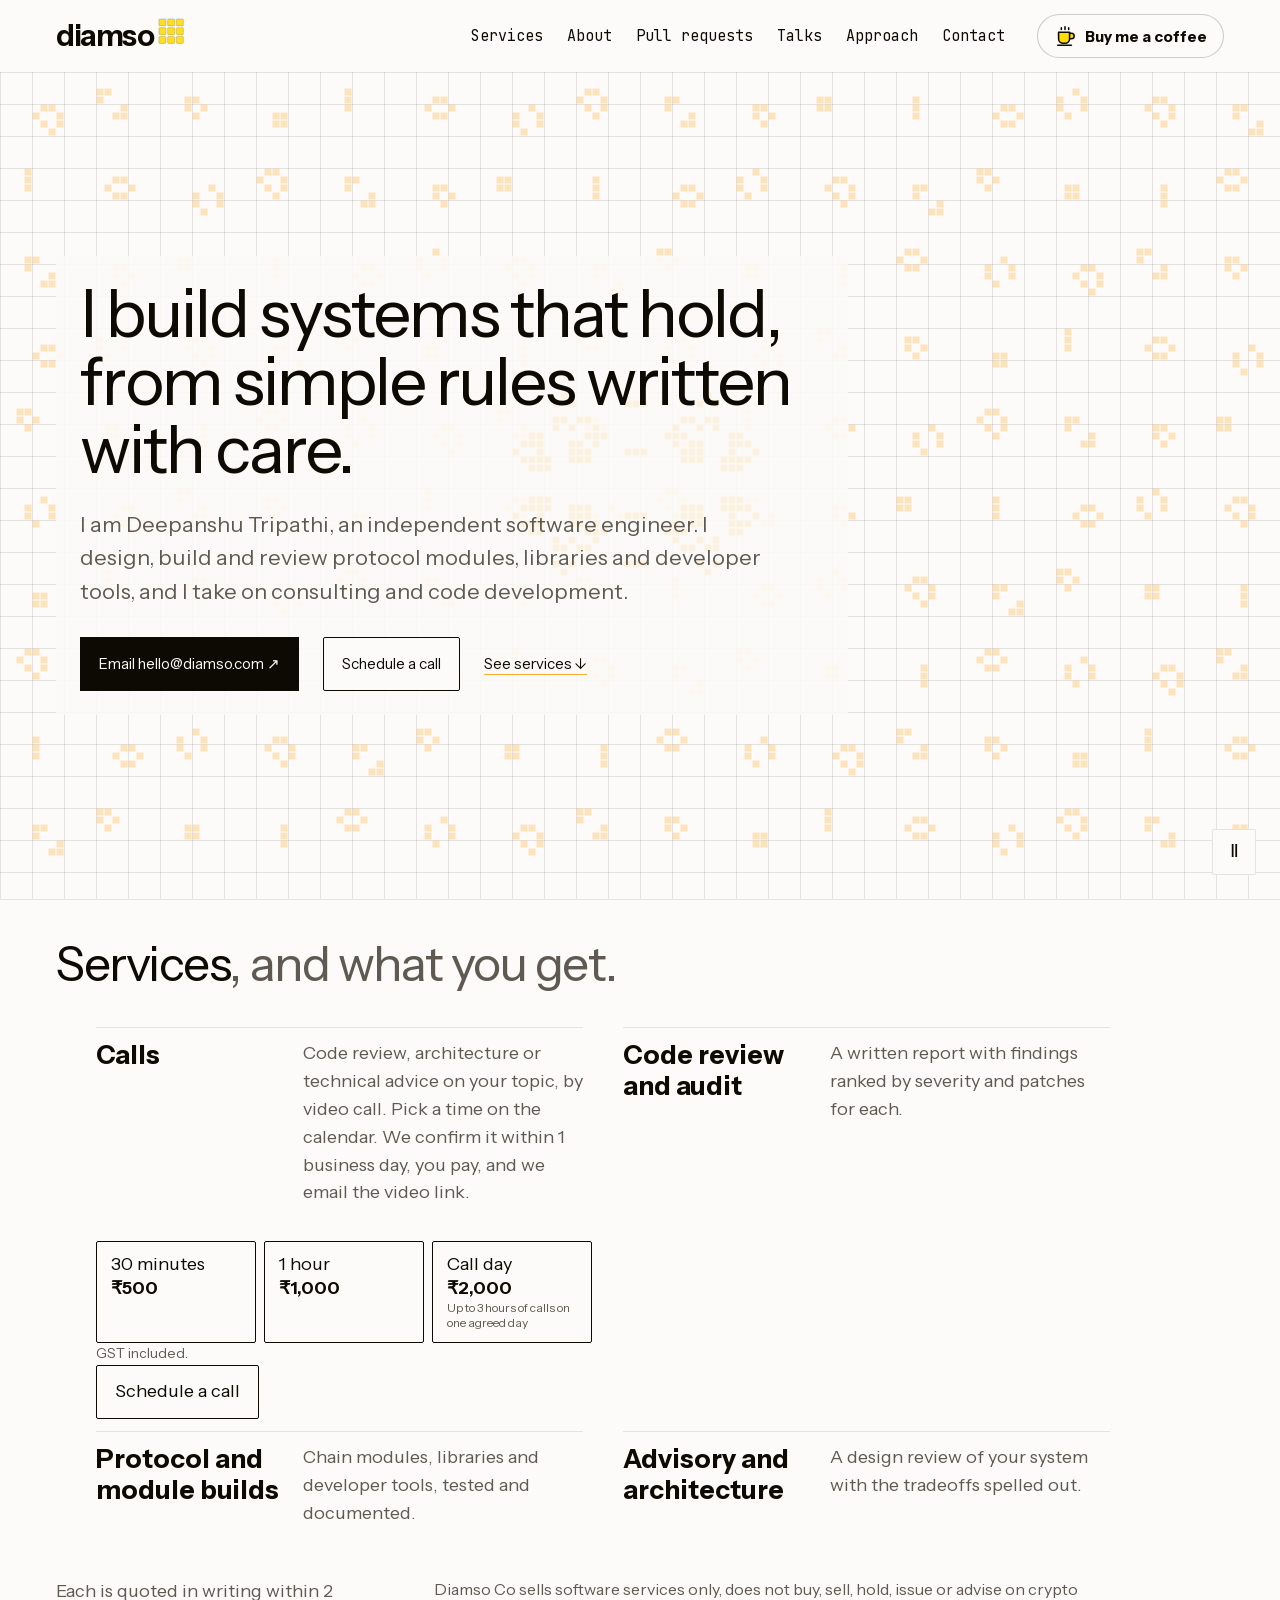
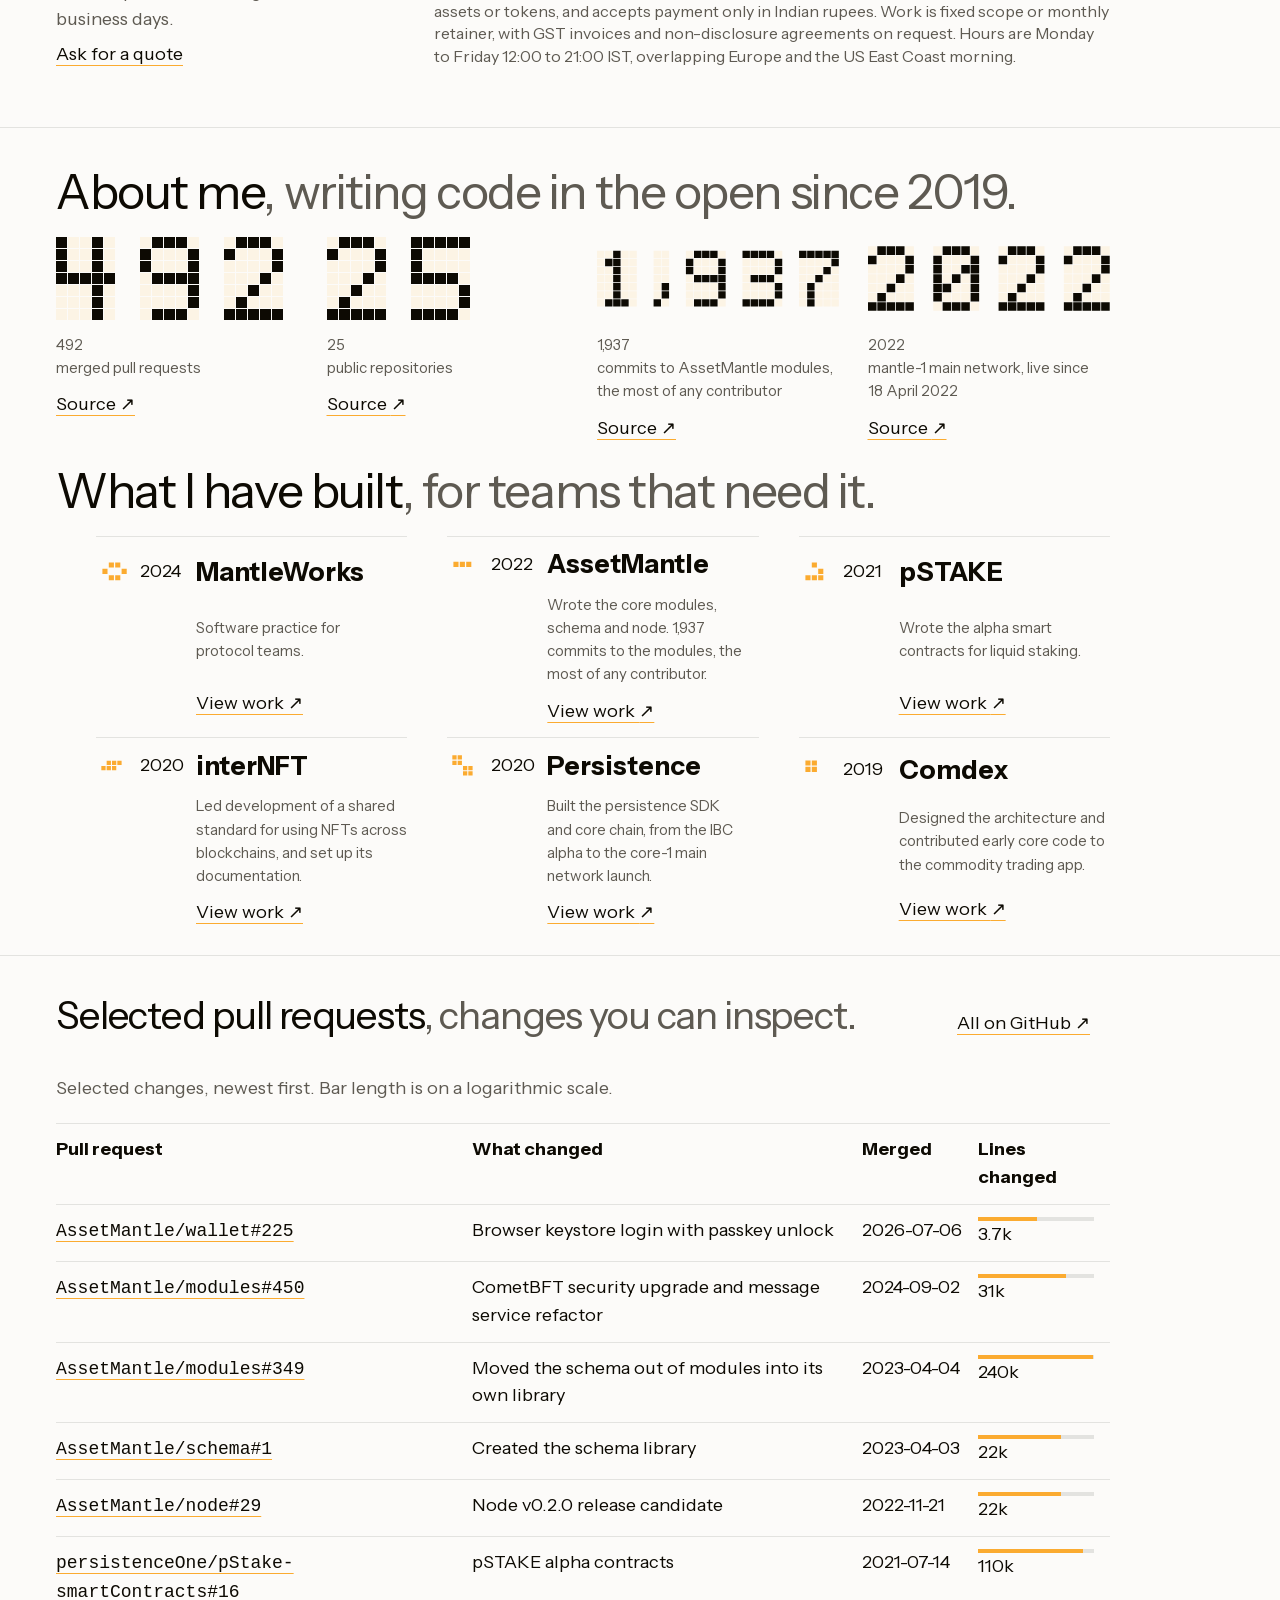
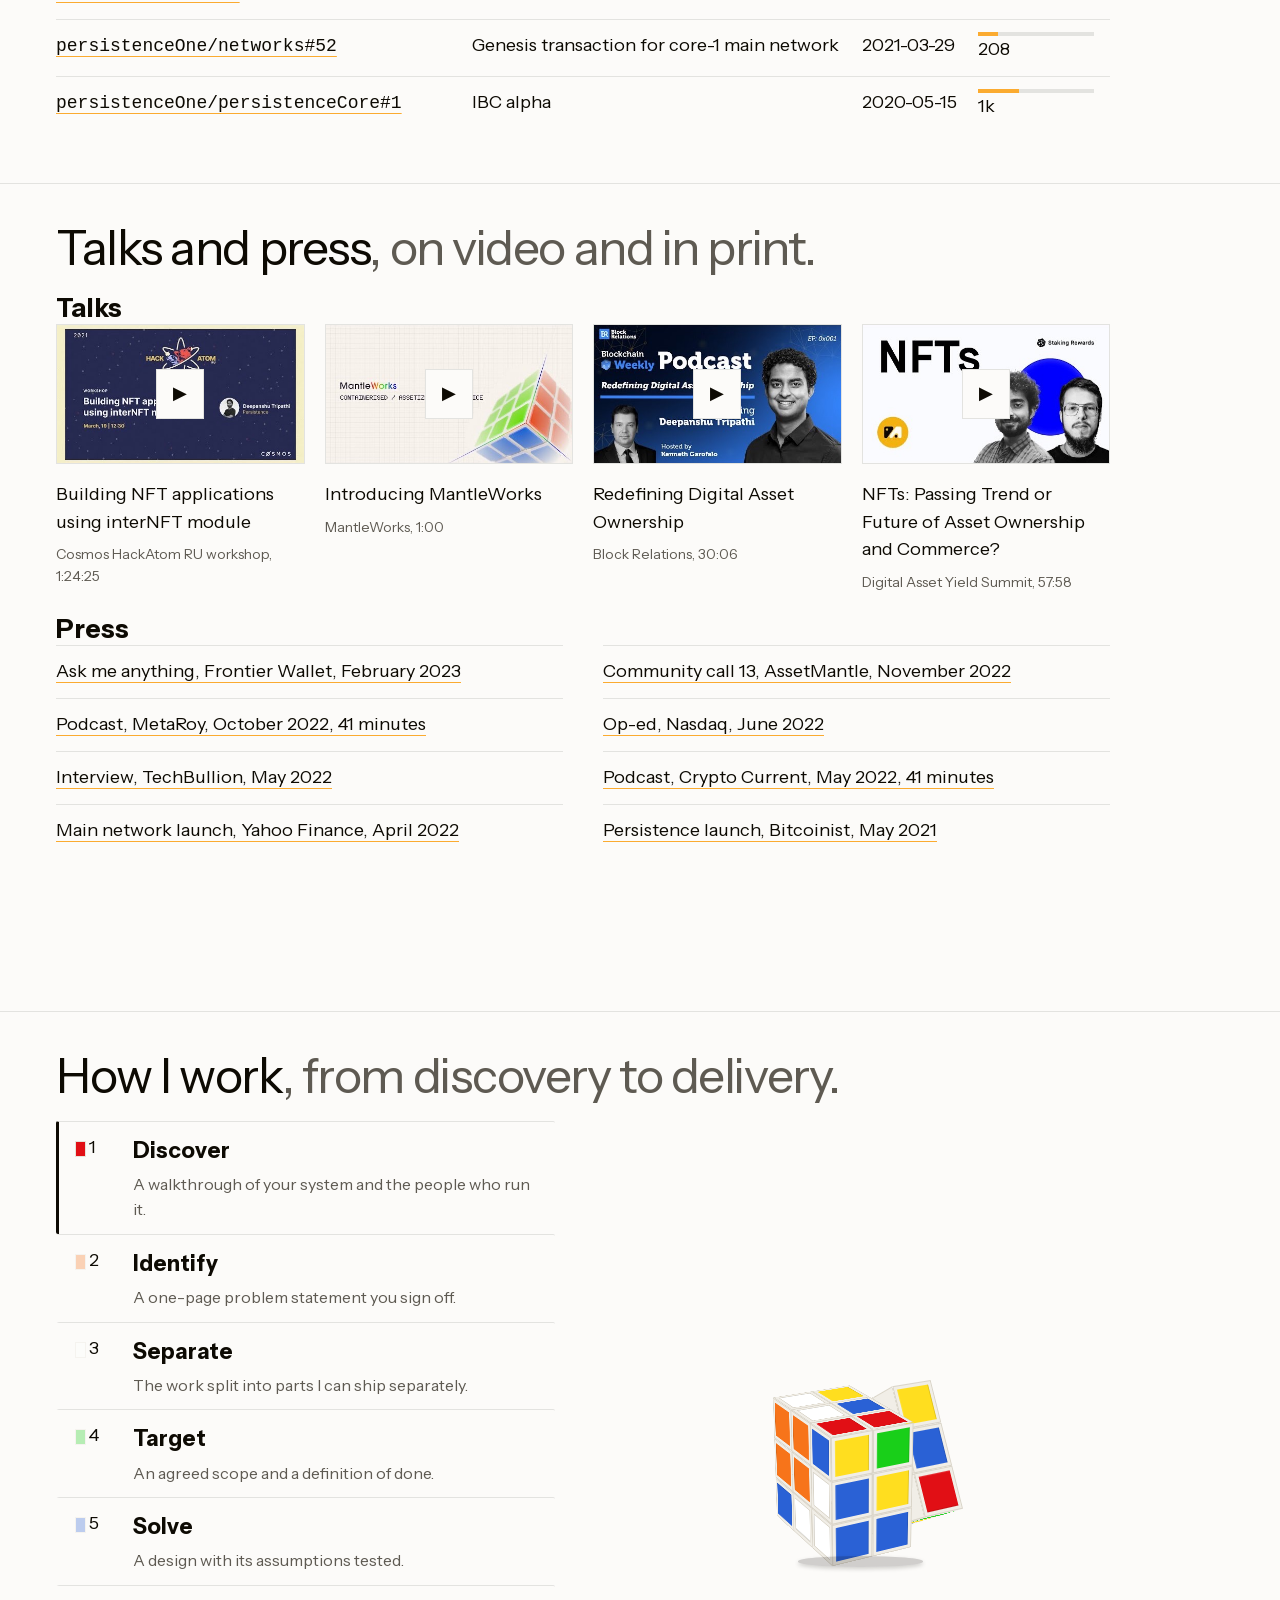
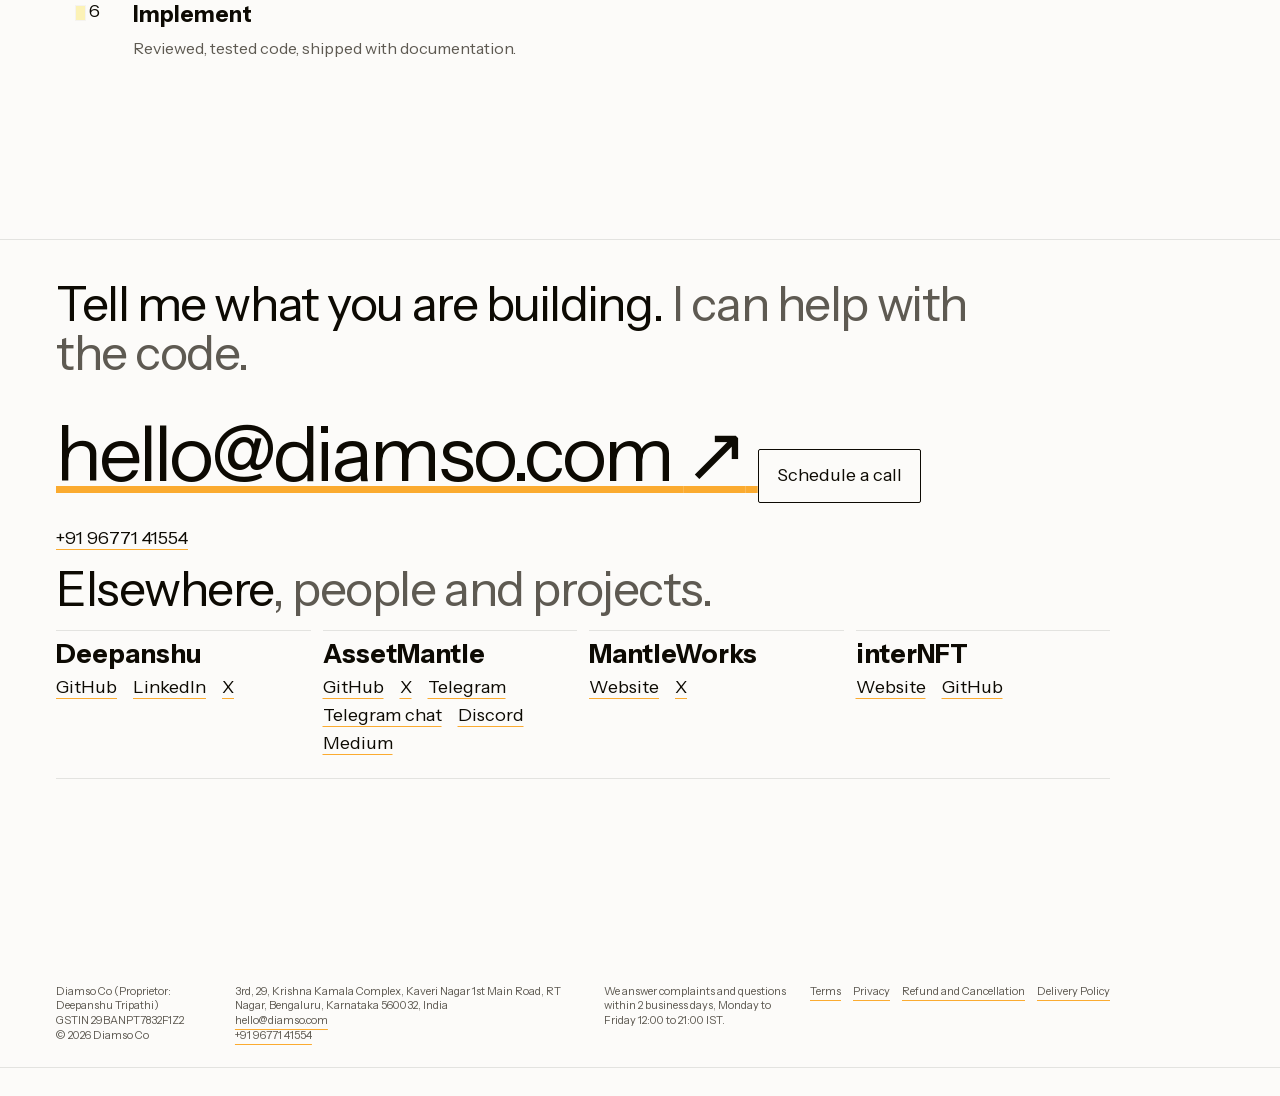
==== commit 4a17623b: "Slides, Life landing, cube approach, calendar booking Full-screen slides with a side nav. Services f" ====
--- a/index.html
+++ b/index.html
@@ -1,4 +1,18 @@
-<!doctype html><html lang="en"><head><meta charset="utf-8"><meta name="viewport" content="width=device-width,initial-scale=1"><title>Diamso · Deepanshu Tripathi, independent software engineer</title><meta name="description" content="Deepanshu Tripathi writes protocol code, libraries and tools in the open. Explore the work and contact Diamso."><meta property="og:title" content="Diamso · Deepanshu Tripathi, independent software engineer"><meta property="og:description" content="Protocol engineering, open source, consulting and code development by Deepanshu Tripathi."><meta property="og:url" content="https://diamso.com/"><meta property="og:image" content="https://diamso.com/og.png"><meta name="twitter:card" content="summary_large_image"><link rel="icon" href="data:image/svg+xml,%3Csvg xmlns='http://www.w3.org/2000/svg' viewBox='0 0 3 3'%3E%3Cpath fill='%23FBAB30' d='M1 0h1v1H1zM2 1h1v1H2zM0 2h3v1H0z'/%3E%3C/svg%3E"><link rel="preload" href="fonts/instrument-sans-latin.woff2" as="font" type="font/woff2" crossorigin="anonymous"><style>@font-face{font-family:'Instrument Sans';font-style:normal;font-weight:400 700;font-stretch:75% 100%;font-display:swap;src:url('fonts/instrument-sans-latin-ext.woff2') format('woff2');unicode-range:U+0100-02FF,U+0300-036F,U+1E00-1EFF,U+20A0-20AB,U+20AD-20C0,U+2113,U+2C60-2C7F,U+A720-A7FF;}
+<!doctype html>
+<html lang="en">
+<head>
+<meta charset="utf-8">
+<meta name="viewport" content="width=device-width,initial-scale=1">
+<title>Diamso: Deepanshu Tripathi, independent software engineer</title>
+<meta name="description" content="Deepanshu Tripathi writes protocol code, libraries and tools in the open. Explore the work and contact Diamso.">
+<meta property="og:title" content="Diamso: Deepanshu Tripathi, independent software engineer">
+<meta property="og:description" content="Protocol engineering, open source, consulting and code development by Deepanshu Tripathi.">
+<meta property="og:url" content="https://diamso.com/">
+<meta property="og:image" content="https://diamso.com/og.png">
+<meta name="twitter:card" content="summary_large_image">
+<link rel="icon" href="data:image/svg+xml,%3Csvg xmlns='http://www.w3.org/2000/svg' viewBox='0 0 3 3'%3E%3Cpath fill='%23FBAB30' d='M1 0h1v1H1zM2 1h1v1H2zM0 2h3v1H0z'/%3E%3C/svg%3E">
+<link rel="preload" href="fonts/instrument-sans-latin.woff2" as="font" type="font/woff2" crossorigin="anonymous">
+<style>@font-face{font-family:'Instrument Sans';font-style:normal;font-weight:400 700;font-stretch:75% 100%;font-display:swap;src:url('fonts/instrument-sans-latin-ext.woff2') format('woff2');unicode-range:U+0100-02FF,U+0300-036F,U+1E00-1EFF,U+20A0-20AB,U+20AD-20C0,U+2113,U+2C60-2C7F,U+A720-A7FF;}
 @font-face{font-family:'Instrument Sans';font-style:normal;font-weight:400 700;font-stretch:75% 100%;font-display:swap;src:url('fonts/instrument-sans-latin.woff2') format('woff2');unicode-range:U+0000-00FF,U+2000-206F,U+20AC,U+2122,U+2191,U+2193,U+2212,U+FEFF,U+FFFD;}
 @font-face{font-family:'JetBrains Mono';font-style:normal;font-weight:400 500;font-stretch:75% 100%;font-display:swap;src:url('fonts/jetbrains-mono-latin-ext.woff2') format('woff2');unicode-range:U+0100-02FF,U+0300-036F,U+1E00-1EFF,U+20A0-20AB,U+20AD-20C0,U+2113,U+2C60-2C7F,U+A720-A7FF;}
 @font-face{font-family:'JetBrains Mono';font-style:normal;font-weight:400 500;font-stretch:75% 100%;font-display:swap;src:url('fonts/jetbrains-mono-latin.woff2') format('woff2');unicode-range:U+0000-00FF,U+2000-206F,U+20AC,U+2122,U+2191,U+2193,U+2212,U+FEFF,U+FFFD;}
@@ -12,167 +26,59 @@
 @keyframes dcube-sway{from{transform:rotateX(-22deg) rotateY(20deg) rotateX(var(--face-x)) rotateY(var(--face-y))}to{transform:rotateX(-22deg) rotateY(36deg) rotateX(var(--face-x)) rotateY(var(--face-y))}}
 .dcube-sticker[data-white]{border:1px solid #d9d4c8;box-sizing:border-box;box-shadow:inset 0 1px rgb(255 255 255/.12),inset 0 -1px rgb(13 10 3/.12)}
 
-:root{--paper:#FCFBF9;--ink:#0D0A03;--graphite:#5E5A52;--rule:#0D0A031a;--life:#FBAB30;--ease:cubic-bezier(.32,.72,0,1)}*{box-sizing:border-box}html{scroll-behavior:smooth;scroll-padding-top:32px}body{margin:0;background:var(--paper);color:var(--ink);font:400 18px/1.55 'Instrument Sans','Instrument Fallback',sans-serif}a{color:inherit;text-decoration-line:underline;text-decoration-color:var(--life);text-decoration-thickness:1px;text-underline-offset:5px}a:hover,a:focus-visible{text-decoration-thickness:3px}button{font:inherit;color:inherit;cursor:pointer}button,a{-webkit-tap-highlight-color:transparent}button:focus-visible,a:focus-visible{outline:2px solid var(--ink);outline-offset:5px}button{border-radius:2px}button[hidden],[hidden]{display:none!important}.shell{max-width:1352px;padding-inline:56px;margin-inline:auto}.site-header{min-height:108px;display:flex;align-items:center;gap:40px}.brand{font-size:30px;font-weight:650;letter-spacing:-1.5px;text-decoration:none}.brand span{font-size:25px;margin-left:8px}.site-header nav{display:flex;gap:24px;margin-left:auto;font-size:15px}.site-header nav a{text-decoration:none}.site-header nav a[aria-current]{text-decoration:underline;text-decoration-color:var(--life);text-decoration-thickness:3px}.coffee-slot{flex-shrink:0}.coffee-fallback{display:block;background:var(--paper);border:1px solid #0D0A0333;padding:6px 16px;border-radius:999px;font-size:15px;text-decoration:none}.skip{position:fixed;top:-100px;left:16px;z-index:100;background:var(--paper);padding:12px}.skip:focus{top:12px}h1,h2,h3,p{margin:0}h1,h2{font-weight:420;font-stretch:88%;letter-spacing:-.03em;line-height:1.02}h1{font-size:clamp(58px,6.2vw,88px)}h2{font-size:56px;max-width:900px}h3{font-size:28px;line-height:1.2;font-weight:500;letter-spacing:-.02em}.lead{font-size:24px;line-height:1.45;max-width:38ch;color:var(--graphite)}p{max-width:64ch}.muted{color:var(--graphite)}.hero{position:relative;display:grid;grid-template-columns:55% 45%;min-height:740px;padding-top:72px;padding-bottom:96px;overflow:hidden;border-top:1px solid var(--rule)}.hero-copy{z-index:1}.hero .lead{margin-top:28px;max-width:35ch}.actions{display:flex;gap:28px;align-items:center;margin-top:36px;font-size:15px;flex-wrap:wrap}.email-button{border:1px solid var(--ink);padding:14px 18px;text-decoration:none;border-radius:2px}.email-button span{margin-left:12px}.hero-art{position:relative;min-height:480px;margin-right:-56px}.hero-art canvas{position:absolute;width:100%;height:100%;inset:0;opacity:0}.hero-art.life-ready canvas{opacity:1}.hero-cube{position:absolute;inset:0;display:grid;place-items:center}.static-cube{width:300px;max-width:100%;height:auto}.hero-cube>#hero-cube{position:absolute;inset:0;display:grid;place-items:center}.hero-art.life-running .hero-cube{opacity:0}.hero-cube{transition:opacity .7s var(--ease)}.has-cube>.static-cube{visibility:hidden}#pause{position:absolute;bottom:16px;right:24px;background:var(--paper);border:1px solid var(--rule);padding:8px 14px;font-size:14px;z-index:3}.proof{display:grid;grid-template-columns:repeat(4,1fr);gap:40px;padding-top:48px;padding-bottom:56px;border-top:1px solid var(--rule);border-bottom:1px solid var(--rule)}.digits{display:block;height:65px;width:auto;max-width:100%;margin-bottom:22px}.proof p{font-size:15px;color:var(--graphite);max-width:25ch}.section{padding-top:160px;padding-bottom:64px;border-bottom:1px solid var(--rule)}.section h2{margin-bottom:56px}ul{list-style:none;padding:0;margin:0}.work-list>li{display:grid;grid-template-columns:40px 55px 1fr 1.5fr 100px;align-items:center;gap:24px;padding:30px 0;border-top:1px solid var(--rule)}.glyph{width:32px;height:32px}.work-list time,.work-list a{font-size:15px}.work-list p{color:var(--graphite);font-size:17px}.section-heading{display:flex;align-items:baseline;justify-content:space-between;gap:24px}.section-heading>a{white-space:nowrap;font-size:15px}.pull-list li{display:grid;grid-template-columns:1.3fr 1.25fr 100px 80px;gap:24px;align-items:center;padding:22px 0;border-top:1px solid var(--rule);font-size:15px}.pull-list code{font:400 13px/1.55 'JetBrains Mono',monospace;overflow-wrap:anywhere}.pull-list time{font-size:14px;color:var(--graphite)}.change{height:4px;background:var(--rule);display:block}.change span{height:4px;background:var(--life);display:block}.media-columns{display:grid;grid-template-columns:1fr 1.2fr;gap:72px}.media-columns h3{margin-bottom:24px}.press-list li{padding:22px 0;border-top:1px solid var(--rule);font-size:17px}.video-list{display:grid;grid-template-columns:repeat(2,minmax(0,1fr));gap:32px 24px}.video-play{display:block;text-align:left;padding:0;border:0;background:transparent;width:100%}.poster{display:grid;place-items:center;aspect-ratio:16/9;background:repeating-conic-gradient(#FBAB3033 0% 25%,transparent 0% 50%) 0 0/22px 22px;position:relative;border:1px solid var(--rule);overflow:hidden}.poster canvas{width:100%;height:100%;position:absolute;inset:0}.play{z-index:1;background:var(--paper);border:1px solid var(--rule);padding:8px 16px;font-size:20px}.video-title{display:block;font-size:17px;line-height:1.35;margin-top:16px}.video-meta{display:block;font-size:14px;color:var(--graphite);margin-top:7px}.video iframe{width:100%;aspect-ratio:16/9;border:0}.practice-layout{display:grid;grid-template-columns:1fr 1.2fr;gap:72px}.services ul{margin-top:30px}.services li{padding:12px 0;border-bottom:1px solid var(--rule)}.practice-art{display:grid;place-items:center;position:relative;height:300px;margin-bottom:32px}.practice-art>#practice-cube{position:absolute;inset:0;display:grid;place-items:center}.steps{list-style:none;margin:0;padding:0}.steps button{border-top:1px solid var(--rule)}.steps button{display:flex;gap:24px;width:100%;text-align:left;padding:24px 16px;border:0;border-top:1px solid var(--rule);border-left:3px solid transparent;background:none;border-radius:2px}.steps button[aria-pressed=true]{box-shadow:inset 0 -2px var(--ink)}.step-marker{height:28px;width:28px;flex-shrink:0;position:relative;text-align:center;font-size:15px;color:var(--ink)}.step-marker:before{content:'';position:absolute;inset:0;background:var(--face);border:1px solid #E7E3DA;opacity:.3}.steps strong{display:block;font-size:22px;font-weight:500}.steps button>span>span{display:block;margin-top:8px;color:var(--graphite);font-size:17px}.directory{display:grid;grid-template-columns:repeat(4,1fr);gap:40px}.directory h3{font-size:22px;margin-bottom:24px}.directory li{padding:7px 0;font-size:17px}.contact{padding-bottom:100px}.contact h2{font-size:34px;color:var(--ink);margin-bottom:28px}.contact-email{font-size:clamp(30px,6vw,80px);letter-spacing:-.04em;line-height:1.2;overflow-wrap:anywhere}.contact-email span{font-size:.7em}footer{display:flex;gap:32px;justify-content:space-between;padding-top:32px;padding-bottom:40px;font-size:14px;color:var(--graphite)}.coffee-slot .bmc{font-family:inherit}.coffee-slot .bmc-button{box-shadow:none;font-family:inherit}.coffee-slot .bmc-dialog{background:var(--paper);border-radius:2px}.coffee-slot .bmc-choice{border-radius:2px}
-@media(min-width:1600px){.shell{max-width:1352px}}
-@media(max-width:1050px){.shell{padding-inline:32px}.site-header{gap:24px;flex-wrap:wrap;padding-block:24px}.site-header nav{gap:18px}.hero-art{margin-right:-32px}.hero{min-height:650px}.media-columns,.practice-layout{gap:40px}.work-list>li{gap:16px;grid-template-columns:32px 45px 1fr 1.3fr 80px}.pull-list li{grid-template-columns:1.3fr 1fr 90px}.change{display:none}}
-@media(max-width:700px){body{font-size:17px}.shell{padding-inline:16px}.site-header{gap:18px;justify-content:space-between}.brand{font-size:27px}.site-header nav{order:3;width:100%;justify-content:space-between;margin:0;gap:10px;font-size:14px}.coffee-slot .bmc-button{font-size:13px;padding:9px 12px}.hero{display:flex;flex-direction:column;padding-top:44px;padding-bottom:0;min-height:0}.hero h1{font-size:44px}.lead{font-size:19px}.hero .lead{max-width:31ch;margin-top:24px}.actions{gap:20px;margin-top:28px;font-size:14px}.hero-art{height:320px;min-height:320px;margin:44px -16px 0}.hero-art .static-cube{width:250px}.proof{grid-template-columns:1fr 1fr;gap:36px 24px;padding-block:36px}.digits{height:48px;margin-bottom:16px}.proof p{font-size:14px}.section{padding-top:88px;padding-bottom:40px}h2{font-size:34px}h3{font-size:22px}.section h2{margin-bottom:32px}.work-list>li{grid-template-columns:28px 1fr auto;gap:14px;padding:24px 0}.work-list time{grid-column:3;grid-row:1}.work-list h3{grid-column:2;grid-row:1}.work-list p{grid-column:2/4}.work-list a{grid-column:2/4}.glyph{width:25px}.section-heading{display:block}.section-heading>a{display:inline-block;margin-bottom:24px}.pull-list li{grid-template-columns:1fr auto;gap:10px 16px}.pull-list li>a{grid-column:1/3}.pull-list li>span:not(.change){grid-column:1}.pull-list time{font-size:12px}.media-columns,.practice-layout{grid-template-columns:1fr;gap:48px}.video-list{gap:28px 18px}.video-title{font-size:16px}.video-meta{font-size:14px}.practice-art{height:260px}.practice-art .static-cube{width:250px}.directory{grid-template-columns:1fr 1fr;gap:36px}.directory h3{margin-bottom:16px}.contact h2{font-size:28px}.contact{padding-bottom:64px}footer{flex-wrap:wrap;gap:12px 24px}footer span:last-child{width:100%}}
-@media(prefers-reduced-motion:reduce){html{scroll-behavior:auto}*,*:before,*:after{animation:none!important;transition:none!important}}
-
-.hero-art.life-condensed canvas{opacity:0;transition:opacity .7s var(--ease)}
-
-.poster{background:var(--paper)}.step-marker{padding-left:14px;width:42px}.step-marker:before{inset:7px auto auto 0;width:9px;height:14px;opacity:1}
-/* Round 2: clear evidence, persistent captions and a sticky practice face. */
-.sr-only{position:absolute;width:1px;height:1px;padding:0;margin:-1px;overflow:hidden;clip-path:inset(50%);white-space:nowrap;border:0}
-#logo-mark{vertical-align:middle;margin-left:8px;flex-shrink:0}.email-button{background:var(--ink);color:var(--paper)}
-.hero{overflow:visible}.hero-visual{min-width:0}.hero-art{height:100%;min-height:480px}.hero-cube{will-change:auto}#pause{position:relative;display:block;bottom:auto;right:auto;margin:12px 0 20px auto;min-height:44px}.digits{height:88px;margin-bottom:12px}.proof-number{display:block;font-size:15px;color:var(--graphite);margin-bottom:8px}.proof-source{display:inline-block;font-size:14px;margin-top:12px}.proof{gap:28px}.ways ul>li{display:grid;grid-template-columns:1fr 1.5fr;gap:32px;padding:28px 0;border-top:1px solid var(--rule)}.ways p{color:var(--graphite)}
-.pull-columns{display:grid;grid-template-columns:1.3fr 1.25fr 100px 100px;gap:24px;font-size:14px}.pull-list li{grid-template-columns:1.3fr 1.25fr 100px 100px}.change-note{font-size:14px;color:var(--graphite);margin-block:12px 20px}.change-count{display:block;margin-bottom:8px;font-variant-numeric:tabular-nums}.change{display:block}.change-value{min-width:80px}
-.poster-outlet{position:absolute;z-index:1;inset:12px 12px auto;font-size:21px;line-height:1.1;font-weight:500;max-width:90%;color:var(--ink);background:var(--paper)}.video iframe:focus{outline:2px solid var(--ink);outline-offset:5px}.video-play{position:relative}.play{margin-top:32px}.poster canvas{opacity:0}.poster-painted canvas{opacity:1}
-.services{margin-bottom:48px;display:grid;grid-template-columns:1fr 1.2fr;gap:72px}.services ul{margin:0}.practice-layout{align-items:start}.practice-art{position:sticky;top:120px;height:300px;margin:0}.steps button[aria-checked=true]{border-left:3px solid var(--ink)}.steps button[aria-checked=true] strong{font-weight:600}.steps button{min-height:132px}.directory{display:block}.directory>div{display:flex;align-items:baseline;gap:40px;padding:22px 0;border-top:1px solid var(--rule);color:var(--graphite)}.directory h3{min-width:150px;margin:0;font-size:18px}.directory ul{display:flex;flex-wrap:wrap;gap:8px 24px}.directory li{font-size:15px;padding:0}.directory>.directory-person{color:var(--ink);padding-block:30px}.directory-person h3{font-size:28px}.directory-person li{font-size:22px}.contact{position:relative}#contact-flight{position:absolute;top:0;left:0;width:100%;height:100%;pointer-events:none}footer{flex-wrap:wrap}footer span:nth-child(2){max-width:55ch}
-@media(max-width:1050px){.pull-columns,.pull-list li{grid-template-columns:1.2fr 1fr 90px 80px;gap:16px}.services{gap:40px}.hero-art{height:100%}}
-@media(max-width:700px){.hero-visual{margin-top:44px}.hero-art{height:380px;min-height:380px;margin:0 -16px}.hero-art .static-cube{width:min(280px,calc(100% - 48px))}.digits{height:56px}.ways ul>li{grid-template-columns:1fr;gap:12px}.pull-columns{display:flex;justify-content:flex-end}.pull-columns>span:not(:last-child){display:none}.pull-list li{grid-template-columns:1fr auto}.pull-list li>.change-value{grid-column:1/-1;display:grid;grid-template-columns:60px 1fr;align-items:center;gap:16px}.change-count{margin:0}.services{display:block}.services ul{margin-top:24px}.practice-layout{display:flex;flex-direction:column;gap:20px}.practice-art{order:-1;position:sticky;top:0;height:200px;width:100%;background:var(--paper);z-index:2}.practice-art .static-cube{height:180px;width:auto}.steps{width:100%}.steps button{min-height:150px;scroll-margin-top:210px}.directory>div{display:block}.directory h3{margin-bottom:12px}.site-header nav a,.work-list a,.pull-list a,.press-list a,.directory a,.proof-source{display:inline-block;min-height:44px;padding-block:11px}.contact{padding-top:120px}footer{display:block}footer>span,footer>a{display:block;margin-bottom:12px}}
-@media(max-width:599px){.video-list{grid-template-columns:1fr}.poster-outlet{font-size:26px}}
-
-/* Round 2b: quiet field, staged logo arrival and smaller numeric captions. */
-.hero-art:before{content:'';position:absolute;inset:0;pointer-events:none;background-image:linear-gradient(#0D0A0312 1px,transparent 1px),linear-gradient(90deg,#0D0A0312 1px,transparent 1px);background-size:32px 32px;mask-image:linear-gradient(to right,transparent,#000 55%)}
-#hero-life{background-image:none!important}
-.logo-pending #logo-mark rect[x]{fill:var(--paper);stroke-opacity:.3;stroke-width:1px}
-
-
-
-
-
-
-
-
-
-
-
-.vendor-note{display:block;font-size:12px;color:var(--graphite);margin-top:4px}
-@media(prefers-reduced-motion:reduce){.logo-pending #logo-mark rect[x]{fill:#FFDE1F;stroke-opacity:.18}}
-
-/* Round 3: a retained hero cube, a face echo and quiet evidence. */
-@font-face{font-family:'Instrument Fallback';src:local('Arial');size-adjust:100.4%;ascent-override:96%;descent-override:24%;line-gap-override:0%}
-.hero-proof{font-size:15px;color:var(--graphite);margin-top:24px;max-width:54ch}.hero-proof span{display:block}
-.logo-pending #logo-mark.logo-solved rect[x]{fill:#FFDE1F;stroke-opacity:.18}
-.logo-echo{position:fixed;z-index:30;pointer-events:none;transform-origin:0 0;margin:0}
-.digits{height:84px;width:calc(var(--digit-width)*12px);max-width:none}
-.terms{margin-top:32px;font-size:17px}
-.proof-detail{display:block;margin-top:8px;font-size:14px}
-.pull-table{width:100%;border-collapse:collapse;text-align:left;table-layout:fixed;font-size:15px}
-.pull-table caption{text-align:left;color:var(--graphite);font-size:14px;margin-bottom:20px}
-.pull-table th{font-weight:500;color:var(--graphite)}
-.pull-table th,.pull-table td{padding:22px 16px 22px 0;border-top:1px solid var(--rule);vertical-align:top}
-.pull-table th:nth-child(1){width:30%}.pull-table th:nth-child(2){width:40%}.pull-table th:nth-child(3){width:16%}.pull-table th:nth-child(4){width:14%}
-.pull-table code{font:400 13px/1.55 'JetBrains Mono',monospace;overflow-wrap:anywhere}
-.pull-table time,.pull-table .change-count{color:var(--graphite)}.cell-label{display:none}
-.video-frame:focus-within{outline:2px solid var(--ink);outline-offset:5px}
-.play{display:grid;place-items:center;width:72px;height:72px;border-radius:50%;padding:0;margin:0}
-.poster-outlet{font-size:18px;max-height:44px}.video iframe{display:block}
-.directory a{padding:0 8px;display:inline-block}
-.contact-email.landed{text-decoration-thickness:3px;text-decoration-color:var(--life)}
-.coffee-fallback:hover,.coffee-fallback:focus-visible{background:#FFDD00}
-@media(min-width:768px){.hero-art{height:100%;min-height:480px}}
-@media(max-width:767px){
- .hero{display:flex;flex-direction:column;padding-top:16px;padding-bottom:40px;min-height:0}
- .hero-visual{order:-1;margin-top:0}.hero-art{height:260px;min-height:260px;margin:0 -16px}
- .hero-art .static-cube{width:212px}.hero h1{font-size:44px}.lead{font-size:19px}
- .proof{grid-template-columns:repeat(2,minmax(0,1fr));gap:32px 12px}.digits{height:56px;width:calc(var(--digit-width)*8px)}
- .proof>div{min-width:0}.proof>div:nth-child(n+3){grid-column:1/-1}
- .ways ul>li{grid-template-columns:1fr;gap:12px}
- .practice-layout{display:flex;flex-direction:column;gap:20px}.steps{width:100%}
- .practice-art{order:-1;position:sticky;top:0;height:200px;flex-shrink:0;width:100%;background:var(--paper);z-index:2}
- .practice-art .static-cube{height:180px;width:auto}.steps button{scroll-margin-top:210px}
- .pull-table,.pull-table tbody,.pull-table tr,.pull-table td{display:block;width:100%}
- .pull-table thead{display:none}.pull-table tr{border-top:1px solid var(--rule);padding:20px 0}
- .pull-table td{border:0;padding:6px 0}.pull-table caption{display:block}.cell-label{display:inline}
- .pull-table a{display:inline-block;min-height:44px;padding-block:11px}
- .press-list li:nth-child(n+6){display:none}
- .directory a{min-height:44px;padding-block:11px}
-}
-
-/* Round 7: bright-only guards and the phone reading order. */
-:root{color-scheme:light}
-.proof-source{text-decoration-color:var(--life)}
-.contact h2{position:relative;z-index:1}
-@media(max-width:767px){
- .hero-copy{display:contents}.hero h1{order:0}.hero .lead{order:1}.actions{order:2}.hero-proof{order:3}.hero-visual{order:4}.hero-art{height:300px;min-height:300px}
- .site-header nav{gap:16px}.merge-count{position:static;width:auto!important;height:auto;overflow:visible;clip-path:none}.change{display:block;width:120px;height:4px}.change span{height:4px}
- .poster .play{bottom:12px;right:12px;left:auto;width:48px;height:48px}
-}
-
-@media(min-width:1200px){.proof{grid-template-columns:1fr .7fr 1.5fr 1.3fr}}
-@media(min-width:768px) and (max-width:1199px){.proof{grid-template-columns:1fr 1fr}}
-
-/* Calls, business details and shared policy pages. */
-.calls-button{display:inline-flex;align-items:center;min-height:44px;padding:8px 16px;border:1px solid var(--ink);border-radius:2px;text-decoration:none;font-size:15px;background:var(--paper)}
-.calls-service .bmc,.calls-service .calls-button{margin-top:16px}.contact-actions{display:flex;align-items:center;gap:24px;flex-wrap:wrap}.contact-phone{margin-block:28px 12px}.contact address{margin-top:20px;max-width:64ch;font-style:normal;color:var(--graphite)}
-footer nav{display:flex;flex-wrap:wrap;gap:12px 24px;width:100%}footer nav a,footer>a{display:inline-flex;align-items:center;min-height:44px}
-.policy{padding-top:64px;padding-bottom:88px;border-block:1px solid var(--rule)}.policy h1{font-size:clamp(36px,6vw,64px);margin-bottom:28px}.policy .updated{color:var(--graphite);margin-bottom:36px}.policy-content{max-width:64ch}.policy-content p{margin-block:20px}.policy-content ul{list-style:disc;padding-left:24px;margin-block:20px}.policy-content li{margin-block:12px}
-
-/* Round 4: compact controls, readable evidence and shared policy layout. */
-h2{text-wrap:balance}.site-header nav a{padding-block:10px}
-.hero-visual{position:relative}.hero-art .static-cube{width:380px}
-.actions{gap:12px}.actions>a,.actions>button{height:48px;display:inline-flex;align-items:center;padding-block:0}.email-button{background:var(--ink);color:var(--paper)}
-#pause{position:absolute;top:16px;right:16px;width:32px;height:32px;bottom:auto;padding:0;display:grid;place-items:center;font-size:16px}
-.proof-number{position:absolute;width:1px;height:1px;padding:0;margin:-1px;overflow:hidden;clip-path:inset(50%);white-space:nowrap}
-.calls-service .call-options{display:flex;flex-wrap:wrap;gap:12px}.calls-service .calls-button{height:48px;margin:0}.calls-service .gst-note{margin-top:16px}
-.quote-button{display:inline-flex;align-items:center;min-height:48px;padding:8px 16px;border:1px solid var(--ink);border-radius:2px;font-size:15px;text-decoration:none}.quote-action p{margin-bottom:12px}.ways ul>li{grid-template-columns:1fr 1.5fr}.quote-action{grid-column:2}.calls-service>p,.calls-service .call-options{grid-column:2}
-.poster img{display:block;width:100%;height:auto}.poster .play{position:absolute}.poster{background:var(--paper)}
-.steps button[aria-current=step]{border-left:3px solid var(--ink)}.step-marker[style="--face:#FFFFFF"]:before{border:1px solid #A39D90;opacity:1}
-footer{display:grid;grid-template-columns:1fr 1.6fr 1fr 1fr;align-items:baseline;gap:32px}footer address{display:flex;flex-wrap:wrap;gap:8px 24px;font-style:normal}footer address span{flex-basis:100%}footer address a{display:inline-flex;align-items:center;min-height:44px}footer nav{display:flex;flex-direction:column;gap:8px}footer p{margin-bottom:8px}footer [aria-current=page]{font-weight:600}
-.policy-content h2{font-size:22px;line-height:1.3;letter-spacing:0;margin-top:32px}.policy-offer{margin-bottom:24px}
-@media(max-width:1100px){.site-header{gap:20px}.site-header nav{gap:16px}.site-header nav a{white-space:nowrap}footer{grid-template-columns:1fr 1fr}}
-@media(max-width:767px){.cell-label{display:block;font-size:14px;color:var(--graphite);margin-top:12px}.merge-date,.merge-count{position:absolute;width:1px!important;height:1px;overflow:hidden;clip-path:inset(50%)}.practice-art{height:120px}.practice-art .static-cube{height:120px}.steps button{scroll-margin-top:136px}}
-@media(max-width:699px){
- .site-header{display:grid;grid-template-columns:1fr auto;gap:8px 12px;min-height:0;padding-top:12px;padding-bottom:12px}.site-header .brand{font-size:28px}.site-header .coffee-slot{grid-column:2;grid-row:1}.site-header nav{grid-column:1/-1;grid-row:2;display:flex;flex-wrap:nowrap;overflow-x:auto;gap:24px;width:100%;margin:0}.site-header nav a{flex-shrink:0}
- .hero{padding-top:20px}.hero-copy{order:0}.hero-visual{order:1;margin-top:24px}.hero-art{height:240px;min-height:240px;margin:0}.hero-art .static-cube{width:192px}.hero .lead{margin-top:20px;font-size:19px}.actions{margin-top:24px;gap:12px}.hero-proof{margin-top:20px}
- .calls-service>p,.calls-service .call-options,.quote-action{grid-column:auto}.calls-service .call-options{display:flex;flex-direction:column;align-items:stretch}.calls-service .calls-button{height:auto;min-height:72px}.ways ul>li{grid-template-columns:1fr}.quote-action{margin-top:4px}footer{grid-template-columns:1fr;gap:24px}footer nav{flex-direction:row}footer>div,footer>address,footer>p,footer>nav{margin:0}
-}
-
-.calls-service>div{grid-column:2}.calls-service .call-options{flex-direction:column;align-items:stretch}.calls-service .calls-button{min-height:48px;height:48px}.calls-service>div>.calls-button{min-height:48px;height:48px;margin-top:16px}
-@media(max-width:699px){.calls-service>div{grid-column:auto}}
-
-/* Round 5: compact phone art and the final service, media and navigation treatment. */
-p{text-wrap:pretty}.mainnet-label{display:block;font-size:14px;color:var(--graphite);margin-bottom:4px}.shared-quote{margin:24px 0 0 calc(40% + 32px)}.shared-quote p{margin-bottom:12px}.change{width:120px;height:6px}.change span{height:6px}.poster{isolation:isolate}.poster img{filter:grayscale(1) contrast(1.1)}.poster:after{content:'';position:absolute;inset:0;background:#FCFBF999;mix-blend-mode:multiply;pointer-events:none}.poster .play{bottom:12px;left:12px;width:44px;height:44px;margin:0;padding:0;display:grid;place-items:center;background:var(--life);border:1px solid var(--ink)}.practice-art{height:300px}.practice-art .static-cube{width:300px;height:300px}.site-header nav{position:relative}
-@media(max-width:767px){.hero-art{height:220px;min-height:220px}.hero-visual{margin-top:0}.hero-copy{display:contents}.hero h1{order:0}.hero-visual{order:1}.hero .lead{order:2}.actions{order:3}.hero-proof{order:4}#pause{width:44px;height:44px}.practice-art{height:120px}.practice-art .static-cube{width:120px;height:120px}.shared-quote{margin-left:0}.calls-service .call-options{gap:12px}.calls-service .calls-button{font-size:17px;font-weight:500;font-variant-numeric:tabular-nums;justify-content:space-between}.calls-service .calls-button:after{content:'→';margin-left:auto}}
-@media(max-width:699px){.site-header nav{gap:20px;padding-right:24px}.site-header nav:after{content:'';position:absolute;right:0;top:0;width:24px;height:100%;pointer-events:none;background:linear-gradient(to right,transparent,var(--paper))}.site-header nav.at-end:after{display:none}}
-
-/* Round 6: defer the hero ending, then keep the rest of the page quiet. */
-html.logo-pending .hero-cube .static-cube{visibility:hidden}
-.coffee-slot .bmc .bmc-button{display:inline-flex;align-items:center;justify-content:center;gap:9px;height:44px;padding:6px 14px;border:1px solid #0D0A0333;border-radius:999px;background:var(--paper);color:var(--ink);font:700 15px/1.4 'Instrument Sans',sans-serif;text-decoration:none}
-.coffee-slot .bmc .bmc-button:hover,.coffee-slot .bmc .bmc-button:focus-visible{background:#FFDD00}
-.coffee-slot .bmc .bmc-cup{width:22px;height:22px;flex:none}
-.shared-quote{margin-left:0}
-.calls-service .calls-button{display:grid;grid-template-columns:minmax(0,1fr) auto auto;align-items:center;gap:12px;min-height:48px;height:auto;text-align:left}
-.calls-service .calls-button:after{content:'→';margin-left:0}
-.call-name{min-width:0}.call-price{white-space:nowrap}.call-detail{grid-column:1/-1;color:var(--graphite);font-size:14px}
-.contact h2{font-size:56px}
-.video-list>li:first-child .poster{width:100%;margin:0}
-@media(max-width:767px){
- .hero-art{height:300px;min-height:300px}
- .hero-art .static-cube{width:180px;height:180px}
- .practice-art{height:120px}
- .practice-art .static-cube{width:96px;height:96px}
- .contact h2{font-size:34px}
- .change,.change span{height:4px}
-}
-
-/* Round 7b: final phone overrides follow the later compact rules above. */
-@media(max-width:767px){
- .hero-copy{display:contents}.hero h1{order:0}.hero .lead{order:1}.actions{order:2}.hero-proof{order:3}.hero-visual{order:4}
-}
-@media(max-width:699px){
- .site-header nav{gap:16px;overflow:visible;padding-right:0}.site-header nav:after{display:none}
-}
-</style><script>if(!matchMedia('(prefers-reduced-motion: reduce)').matches)document.documentElement.classList.add('logo-pending');</script></head><body><a class="skip" href="#main">Skip to content</a><header class="shell site-header"><a class="brand" href="#hero" aria-label="Diamso home">diamso <svg id="logo-mark" viewBox="0 0 32 32" width="28" height="28" aria-hidden="true"><rect width="32" height="32" fill="#FCFBF9"/><rect x="1" y="1" width="8" height="8" rx="1" fill="#FFDE1F" stroke="#0D0A03" stroke-opacity=".18"/><rect x="11" y="1" width="8" height="8" rx="1" fill="#FFDE1F" stroke="#0D0A03" stroke-opacity=".18"/><rect x="21" y="1" width="8" height="8" rx="1" fill="#FFDE1F" stroke="#0D0A03" stroke-opacity=".18"/><rect x="1" y="11" width="8" height="8" rx="1" fill="#FFDE1F" stroke="#0D0A03" stroke-opacity=".18"/><rect x="11" y="11" width="8" height="8" rx="1" fill="#FFDE1F" stroke="#0D0A03" stroke-opacity=".18"/><rect x="21" y="11" width="8" height="8" rx="1" fill="#FFDE1F" stroke="#0D0A03" stroke-opacity=".18"/><rect x="1" y="21" width="8" height="8" rx="1" fill="#FFDE1F" stroke="#0D0A03" stroke-opacity=".18"/><rect x="11" y="21" width="8" height="8" rx="1" fill="#FFDE1F" stroke="#0D0A03" stroke-opacity=".18"/><rect x="21" y="21" width="8" height="8" rx="1" fill="#FFDE1F" stroke="#0D0A03" stroke-opacity=".18"/></svg></a><nav aria-label="Main navigation"><a href="#proof">Proof</a><a href="#services">Services</a><a href="#work">Work</a><a href="#media">Media</a><a href="#practice">Process</a><a href="#contact">Contact</a></nav><div class="coffee-slot" id="coffee"><style>
+:root{color-scheme:light;--paper:#FCFBF9;--ink:#0D0A03;--graphite:#5E5A52;--rule:#0D0A031a;--life:#FBAB30;--header-h:72px}
+.call-options .calls-button{display:flex;flex:1 1 0;flex-direction:column;min-width:160px}
+*{box-sizing:border-box}html{scroll-behavior:smooth;scroll-snap-type:y proximity}body{margin:0;background:var(--paper);color:var(--ink);font:400 18px/1.55 'Instrument Sans',sans-serif}a{color:inherit;text-decoration-color:var(--life);text-underline-offset:5px}button{font:inherit;color:inherit;cursor:pointer;border-radius:2px}button:focus-visible,a:focus-visible{outline:2px solid var(--ink);outline-offset:5px}button[hidden],[hidden]{display:none!important}
+.shell{max-width:1352px;margin-inline:auto;padding-inline:56px}.site-header{min-height:var(--header-h);display:flex;align-items:center;gap:32px;position:sticky;top:0;z-index:20;background:var(--paper)}.brand{font-size:30px;font-weight:650;letter-spacing:-1.5px;text-decoration:none}.site-header nav{display:flex;gap:24px;margin-left:auto;min-width:0;font:400 15px 'JetBrains Mono',monospace}.site-header nav a{flex:none;text-decoration:none}.site-header nav a[aria-current]{text-decoration:underline;text-decoration-thickness:3px;text-decoration-color:var(--life)}.coffee-slot{flex-shrink:0}.skip{position:fixed;top:-100px;left:16px;z-index:30;background:var(--paper);padding:12px}.skip:focus{top:12px}
+h1,h2,h3,p{margin:0;text-wrap:pretty}h1,h2{font-weight:420;letter-spacing:-.03em;line-height:1.02}h1{font-size:clamp(38px,5.2vw,72px)}h2{font-size:clamp(32px,3.8vw,48px)}h3{font-size:26px;line-height:1.2}.muted{color:var(--graphite)}.sr-only{position:absolute;width:1px;height:1px;padding:0;margin:-1px;overflow:hidden;clip:rect(0,0,0,0);border:0}.slide{min-height:100dvh;scroll-snap-align:start;scroll-margin-top:var(--header-h);display:flex;flex-direction:column;justify-content:center;padding-top:112px;padding-bottom:56px;border-bottom:1px solid var(--rule)}.section h2{margin-bottom:24px}
+.hero{position:relative;min-height:calc(100dvh - var(--header-h));overflow:hidden;isolation:isolate}.hero-copy{position:relative;z-index:1;max-width:66ch;padding:24px;background:rgb(252 251 249 / 88%)}.lead{margin-top:24px;max-width:50ch;color:var(--graphite);font-size:clamp(19px,1.7vw,23px)}.actions{display:flex;gap:16px 24px;align-items:center;margin-top:28px;flex-wrap:wrap;font-size:15px}.email-button{min-height:54px;background:var(--ink);color:var(--paper);padding:14px 18px;text-decoration:none;border:1px solid var(--ink)}.calls-button,[data-call-choice]{min-height:54px;background:var(--paper);color:var(--ink);border:1px solid var(--ink);padding:14px 18px;line-height:1.2}.calls-button:focus-visible,[data-call-choice]:focus-visible{outline:2px solid var(--ink);outline-offset:3px}.hero-visual,.hero-art,.hero-art canvas{position:absolute;inset:0;width:100%;height:100%}.hero-art{margin:0}.hero-art canvas{opacity:0;transition:opacity .2s}.hero.life-ready canvas{opacity:1}#pause{position:absolute;right:24px;bottom:24px;z-index:2;min-width:44px;min-height:44px;background:var(--paper);border:1px solid var(--rule);padding:8px 14px}
+.proof{display:grid;grid-template-columns:repeat(4,minmax(0,1fr));gap:28px;margin-bottom:24px}.digits{display:block;height:70px;max-width:100%;margin-bottom:12px}.proof-number,.proof p{display:block;font-size:15px;color:var(--graphite)}.proof-source{display:inline-block;margin-top:12px}.about-work h2{margin-bottom:16px}.work-list>li{display:grid;grid-template-columns:40px 55px 1fr 1.5fr 100px;gap:24px;align-items:center;padding:20px 0;border-top:1px solid var(--rule)}.glyph{width:32px;height:32px}.work-list p{color:var(--graphite);font-size:17px}.ways ul>li{display:grid;grid-template-columns:1fr 1.5fr;gap:32px;padding:20px 0;border-top:1px solid var(--rule)}.ways p,.terms{color:var(--graphite)}.terms{margin-top:16px;font-size:16px;line-height:1.4}.calls-service>div{grid-column:2}.call-options{display:flex;gap:8px;margin-top:14px}.call-options .calls-button{display:flex;flex:1 1 160px;flex-direction:column;align-items:flex-start;gap:2px;min-width:160px;padding:12px 14px;text-align:left;word-break:normal}.call-price{font-weight:650}.call-detail{font-size:12px;line-height:1.2;color:var(--graphite)}.gst-note{font-size:14px}.section-heading{display:flex;flex-wrap:wrap;align-items:baseline;justify-content:space-between;gap:12px 24px;margin-bottom:20px}.section-heading h2{margin-bottom:0}.pull-table-wrap{overflow:auto}.scroll-cue{margin-top:8px;font-size:14px;color:var(--graphite)}.pull-table{width:100%;border-collapse:collapse;text-align:left}.pull-table caption{text-align:left;color:var(--graphite);margin-bottom:20px}.pull-table th,.pull-table td{padding:16px 16px 16px 0;border-top:1px solid var(--rule);vertical-align:top}.cell-label{display:none}.merge-date,.merge-date time{white-space:nowrap}.change{display:block;height:4px;background:var(--rule)}.change span{display:block;height:4px;background:var(--life)}.media-columns,.practice-layout{display:grid;grid-template-columns:1fr;gap:32px}.press-list,.video-list{margin:0;padding:0;list-style:none}.press-list li{padding:12px 0;border-top:1px solid var(--rule)}.video-list{display:grid;grid-template-columns:repeat(2,minmax(0,1fr));gap:20px}.video-play{border:0;background:none;padding:0;width:100%;text-align:left}.poster{position:relative;display:grid;place-items:center;aspect-ratio:16/9;border:1px solid var(--rule);overflow:hidden;background:var(--paper)}.poster img{width:100%;height:100%;object-fit:cover;object-position:center}.poster canvas{position:absolute;inset:0;width:100%;height:100%}.play{position:absolute;z-index:1;padding:10px 16px;background:var(--paper);border:1px solid var(--rule)}.video-title,.video-meta{display:block;margin-top:8px}.video-meta{font-size:14px;color:var(--graphite)}.video iframe{width:100%;aspect-ratio:16/9;border:0}
+.practice-art{display:grid;place-items:center;position:relative;min-height:300px;overflow:clip}.practice-art>#practice-cube{position:absolute;inset:0;display:grid;place-items:center;max-width:100%;max-height:100%}.static-cube{width:300px;max-width:100%;height:auto}.has-cube>.static-cube{visibility:hidden}.steps button{display:flex;gap:24px;width:100%;padding:22px 16px;text-align:left;background:none;border:0;border-top:1px solid var(--rule);border-left:3px solid transparent}.steps button[aria-checked=true]{border-left-color:var(--ink)}.steps button.is-lit .step-marker:before{opacity:1}.step-marker{position:relative;width:34px;flex:none;padding-left:14px}.step-marker:before{content:'';position:absolute;top:7px;left:0;width:9px;height:14px;background:var(--face);border:1px solid #E7E3DA;opacity:.3}.steps strong{display:block;font-size:22px}.steps button>span>span{display:block;margin-top:8px;color:var(--graphite)}.elsewhere{padding-top:32px;padding-bottom:24px;border-bottom:1px solid var(--rule)}.directory>div{display:flex;gap:32px;padding:20px 0;border-top:1px solid var(--rule)}.directory h3{min-width:150px}.directory ul{display:flex;flex-wrap:wrap;gap:8px 24px;margin:0;padding:0;list-style:none}.contact{position:relative}.contact h2{position:relative;z-index:1;margin-bottom:28px}.contact-email{position:relative;z-index:1;font-size:clamp(30px,6vw,80px);letter-spacing:-.04em}.contact-actions{position:relative;z-index:1}.contact-phone{position:relative;z-index:1;margin-top:24px}footer{display:flex;flex-wrap:wrap;gap:28px;justify-content:space-between;padding-top:32px;padding-bottom:40px;font-size:14px;color:var(--graphite)}footer address{font-style:normal}footer address>*{display:block}
+.slide-nav{display:none;position:fixed;right:24px;top:50%;z-index:10;transform:translateY(-50%);visibility:hidden;pointer-events:none;opacity:0;transition:opacity .2s;font:400 12px/1.5 'JetBrains Mono',monospace}.beyond-hero .slide-nav{visibility:visible;pointer-events:auto;opacity:1}.slide-nav button{display:block;width:100%;padding:7px 0 7px 12px;text-align:right;color:var(--graphite);background:none;border:0;border-right:2px solid transparent}.slide-nav button[aria-current=true]{color:var(--ink);border-right-color:var(--ink)}
+.policy{max-width:760px;padding-top:96px;padding-bottom:72px}.policy .updated{margin-top:16px;color:var(--graphite);font-size:15px}.policy-content{margin-top:48px}.policy-content h2{margin-top:36px;font-size:22px}.policy-content p,.policy-content li{color:var(--graphite)}.policy-content ul{padding-left:24px}
+@media (min-width:900px){.slide{min-height:calc(100dvh - var(--header-h));justify-content:flex-start;padding:40px 170px 24px 56px}.hero{justify-content:center;padding-top:24px;padding-bottom:24px}.section h2{margin-bottom:20px}.ways{display:flex;flex-direction:column}.ways ul{display:grid;grid-template-columns:repeat(2,minmax(0,1fr));gap:0 40px;min-height:0}.ways ul>li{gap:20px;padding:12px 0}.ways .calls-service>div{grid-column:1/-1}.ways .service-terms{display:grid;grid-template-columns:minmax(0,1fr) minmax(0,2fr);gap:40px;align-items:start;margin-top:20px}.ways .service-terms .terms{margin:0}.shared-quote{display:flex;flex-direction:column;gap:8px}.work-list{display:grid;grid-template-columns:repeat(3,minmax(0,1fr));column-gap:40px;margin:0}.work-list>li{grid-template-columns:32px 44px 1fr;padding:12px 0;gap:12px}.work-list p,.work-list a{grid-column:3}.work-list p{font-size:15px}.pull-table-wrap{max-height:470px;overflow:auto}.media-columns{align-items:start;gap:20px}.practice-layout{grid-template-columns:repeat(2,minmax(0,1fr));align-items:stretch;gap:56px;flex:1;min-height:0}.steps button{padding-block:12px}.steps button>span>span{margin-top:4px;font-size:16px}.practice-art{min-height:0;height:100%}.static-cube{width:min(260px,calc(100% - 40px));max-width:calc(100% - 40px)}.slide-nav{display:block}}
+@media (min-width:900px) and (min-height:880px){html{scroll-snap-type:y mandatory}.slide{height:calc(100dvh - var(--header-h));min-height:0;overflow:clip;scroll-snap-stop:always}.hero{height:calc(100dvh - var(--header-h));min-height:0}#pulls .pull-table-wrap{overflow:auto}}.pull-table-wrap.is-overflowing{position:relative}.pull-table-wrap.is-overflowing:after{content:'';position:sticky;display:block;bottom:0;width:100%;height:48px;margin-top:-48px;pointer-events:none;background:linear-gradient(to bottom,rgb(252 251 249 / 0),var(--paper))}.scroll-cue{display:none}.pull-table-wrap.is-overflowing+.scroll-cue{display:block}@media (min-width:900px){#pulls{display:flex;flex-direction:column}.pull-table-wrap{flex:1;min-height:0;max-height:none;overflow:visible}.pull-table th,.pull-table td{padding-top:12px;padding-bottom:12px}}@media (min-width:900px) and (min-height:880px){#pulls .pull-table-wrap{overflow:auto}}
+@media (min-width:900px){.call-options{flex-wrap:nowrap}.call-options .calls-button{flex:1}.section-heading{padding-right:20px}.section-heading>a{white-space:nowrap}.pulls-heading{white-space:nowrap;font-size:clamp(30px,3vw,44px)}.video-list{grid-template-columns:repeat(4,minmax(0,1fr))}.press-list{display:grid;grid-template-columns:repeat(2,minmax(0,1fr));column-gap:40px}.contact h2{margin-bottom:16px}.contact-phone{margin-top:12px}.contact .elsewhere{padding:12px 0}.contact .directory{display:grid;grid-template-columns:repeat(4,minmax(0,1fr));gap:12px}.contact .directory>div{display:block;padding:8px 0}.contact .directory h3{min-width:0;margin-bottom:4px}.contact .directory ul{display:block}.contact .directory li{display:inline-block;margin-right:16px}.contact-footer{display:grid;grid-template-columns:1.2fr 2.6fr 1.4fr auto;gap:16px;align-items:start;margin-top:auto;padding-top:12px;padding-bottom:0;font-size:11px;line-height:1.35}.contact-footer nav{display:flex;flex-wrap:wrap;gap:4px 12px}}
+@media (max-width:899px){:root{--header-h:96px}.shell{padding-inline:24px}.site-header{flex-wrap:wrap;gap:12px;padding-block:12px}.site-header nav{order:3;width:100%;margin:0;min-width:0;gap:12px;overflow-x:auto;scrollbar-width:none;justify-content:flex-start;mask-image:linear-gradient(to right,#000 calc(100% - 24px),transparent);-webkit-mask-image:linear-gradient(to right,#000 calc(100% - 24px),transparent)}.site-header nav::-webkit-scrollbar{display:none}.slide{padding-top:96px}.hero{padding-top:28px;padding-bottom:28px}.proof{grid-template-columns:1fr 1fr}.work-list>li{grid-template-columns:32px 1fr auto}.work-list p,.work-list a{grid-column:2/-1}.media-columns{grid-template-columns:1fr;max-width:100%;min-width:0;gap:32px}.media-columns>*{min-width:0}.practice-layout{gap:40px}.call-options{flex-wrap:wrap}.cell-label{display:inline}.contact .elsewhere{padding-inline:0}}
+@media (max-width:700px){body{font-size:17px}.shell{padding-inline:16px}.slide{padding-top:96px;padding-bottom:48px}.hero-copy{padding:20px}.lead{font-size:19px}.proof{gap:28px 16px}.digits{height:48px}.ways ul>li,.media-columns,.practice-layout{grid-template-columns:1fr}.video-list{grid-template-columns:1fr}.work-list>li{gap:14px}.pull-table{font-size:14px}.pull-table th:nth-child(2),.pull-table td:nth-child(2){display:none}.practice-art{order:-1;min-height:180px}.static-cube{width:180px}.directory>div{display:block}.directory h3{margin-bottom:12px}footer{display:block}footer>*{margin-bottom:12px}}
+@media (prefers-reduced-motion:reduce){html{scroll-behavior:auto}*,*:before,*:after{animation:none!important;transition:none!important}}
+</style>
+<script>if(!window.matchMedia('(prefers-reduced-motion: reduce)').matches)document.documentElement.classList.add('logo-pending');</script>
+</head>
+<body>
+<a class="skip" href="#main">Skip to content</a>
+<header class="shell site-header">
+<a class="brand" href="#hero" aria-label="Diamso home">diamso <svg id="logo-mark" viewBox="0 0 32 32" width="28" height="28" aria-hidden="true">
+<rect width="32" height="32" fill="#FCFBF9"/>
+<rect x="1" y="1" width="8" height="8" rx="1" fill="#FFDE1F" stroke="#0D0A03" stroke-opacity=".18"/>
+<rect x="11" y="1" width="8" height="8" rx="1" fill="#FFDE1F" stroke="#0D0A03" stroke-opacity=".18"/>
+<rect x="21" y="1" width="8" height="8" rx="1" fill="#FFDE1F" stroke="#0D0A03" stroke-opacity=".18"/>
+<rect x="1" y="11" width="8" height="8" rx="1" fill="#FFDE1F" stroke="#0D0A03" stroke-opacity=".18"/>
+<rect x="11" y="11" width="8" height="8" rx="1" fill="#FFDE1F" stroke="#0D0A03" stroke-opacity=".18"/>
+<rect x="21" y="11" width="8" height="8" rx="1" fill="#FFDE1F" stroke="#0D0A03" stroke-opacity=".18"/>
+<rect x="1" y="21" width="8" height="8" rx="1" fill="#FFDE1F" stroke="#0D0A03" stroke-opacity=".18"/>
+<rect x="11" y="21" width="8" height="8" rx="1" fill="#FFDE1F" stroke="#0D0A03" stroke-opacity=".18"/>
+<rect x="21" y="21" width="8" height="8" rx="1" fill="#FFDE1F" stroke="#0D0A03" stroke-opacity=".18"/>
+</svg>
+</a>
+<nav aria-label="Main navigation">
+<a href="#services">Services</a>
+<a href="#about">About</a>
+<a href="#pulls">Pull requests</a>
+<a href="#media">Talks</a>
+<a href="#practice">Approach</a>
+<a href="#contact">Contact</a>
+</nav>
+<div class="coffee-slot" id="coffee">
+<style>
 :root { color-scheme: light; }
 html:has(dialog[open]) { overflow: hidden; }
-.bmc { position: relative; display: inline-flex; vertical-align: middle; overflow: clip; margin: 0; font-family: "Instrument Sans", system-ui, sans-serif; color: #191919; }
+.bmc { position: relative; display: inline-flex; vertical-align: middle; overflow: clip; margin: 0; font-family: "Instrument Sans", system-ui, sans-serif; color: #0D0A03; }
 .bmc .bmc-button { position: relative; z-index: 1; display: inline-flex; align-items: center; justify-content: center; gap: 9px; box-sizing: border-box; height: 44px; padding: 6px 16px; border: 1px solid rgba(13, 10, 3, .20); border-radius: 999px; background: #FCFBF9; color: #0D0A03; font: 700 15px/1.4 "Instrument Sans", system-ui, sans-serif; cursor: pointer; box-shadow: none; transition: background-color .15s, transform .15s, box-shadow .15s; }
 .bmc .bmc-button:hover, .bmc .bmc-button:focus-visible { background: #FFDD00; transform: translateY(-2px); box-shadow: 0 5px 14px #0004; }
 .bmc .bmc-cup { width: 22px; height: 22px; flex: none; }
 .bmc .bmc-dialog { --bmc-text: #0D0A03; box-sizing: border-box; width: min(420px, calc(100vw - 32px)); max-height: 90vh; overflow: auto; overscroll-behavior: contain; margin: auto; padding: 24px; text-align: left; border: 1px solid #ddd; border-radius: 2px; background: #FCFBF9; color: #0D0A03; box-shadow: 0 20px 80px #0006; }
-.bmc .bmc-dialog, .bmc .bmc-heading, .bmc .bmc-close, .bmc .bmc-sizes, .bmc .bmc-legend, .bmc .bmc-choice, .bmc .bmc-size-name, .bmc .bmc-size-price, .bmc .bmc-result, .bmc .bmc-amount, .bmc .bmc-instruction, .bmc .bmc-intro, .bmc .bmc-joke, .bmc .bmc-save, .bmc .bmc-phone-instruction, .bmc .bmc-payee, .bmc .bmc-policy, .bmc .bmc-policy-link, .bmc .bmc-transaction, .bmc .bmc-delivery, .bmc .bmc-refund { color: var(--bmc-text); font: 400 14px/1.4 "Instrument Sans", system-ui, sans-serif; margin: 0; }
+.bmc .bmc-dialog, .bmc .bmc-heading, .bmc .bmc-close, .bmc .bmc-sizes, .bmc .bmc-legend, .bmc .bmc-choice, .bmc .bmc-size-name, .bmc .bmc-size-price, .bmc .bmc-result, .bmc .bmc-amount, .bmc .bmc-instruction, .bmc .bmc-intro, .bmc .bmc-note, .bmc .bmc-save, .bmc .bmc-phone-instruction, .bmc .bmc-payee, .bmc .bmc-policy, .bmc .bmc-policy-link, .bmc .bmc-transaction { color: var(--bmc-text); font: 400 14px/1.4 "Instrument Sans", system-ui, sans-serif; margin: 0; }
 .bmc .bmc-dialog { margin: auto; }
 .bmc .bmc-dialog::backdrop { background: #0009; }
 .bmc .bmc-heading { margin: 0 36px 8px 0; font: 420 24px/1.25 "Instrument Sans", system-ui, sans-serif; }
@@ -180,12 +86,12 @@
 .bmc .bmc-sizes { display: flex; flex-direction: column; gap: 6px; margin: 0 0 6px; padding: 0; border: 0; }
 .bmc .bmc-legend { margin: 0 0 12px; }
 .bmc .bmc-choice { box-sizing: border-box; flex: 1; display: grid; grid-template-columns: auto 1fr; gap: 6px; align-items: center; min-height: 48px; padding: 12px 16px; border: 1px solid #aaa; border-radius: 2px; cursor: pointer; font-size: 13px; text-align: left; }
-.bmc .bmc-choice:has(input:checked) { border-color: #6b5700; background: #fff2a3; color: #191919; }
+.bmc .bmc-choice:has(input:checked) { border-color: #6b5700; background: #fff2a3; color: #0D0A03; }
 .bmc .bmc-choice input { appearance: none; box-sizing: border-box; width: 16px; height: 16px; margin: 0; border: 1px solid #0D0A03; border-radius: 50%; background: #FCFBF9; }
 .bmc .bmc-choice input:checked { background: #0D0A03; box-shadow: inset 0 0 0 3px #FCFBF9; }
 .bmc .bmc-size-name { display: grid; grid-template-columns: 1fr auto; text-align: left; font: 400 13px/1.4 "Instrument Sans", system-ui, sans-serif; }
 .bmc .bmc-size-price { display: block; margin: 0; font: 400 13px/1.4 "Instrument Sans", system-ui, sans-serif; }
-.bmc .bmc-choice:has(input:checked) .bmc-size-name, .bmc .bmc-choice:has(input:checked) .bmc-size-price, .bmc .bmc-choice:has(input:checked) .bmc-joke { color: #191919; }
+.bmc .bmc-choice:has(input:checked) .bmc-size-name, .bmc .bmc-choice:has(input:checked) .bmc-size-price, .bmc .bmc-choice:has(input:checked) .bmc-note { color: #0D0A03; }
 .bmc .bmc-result { text-align: left; }
 .bmc .bmc-result[hidden] { display: none; }
 .bmc .bmc-qr { display: block; width: 240px; max-width: 100%; height: auto; margin: 0; background: #fff; }
@@ -196,10 +102,7 @@
 .bmc .bmc-button { transition: none; }
 }
 .bmc .bmc-intro { margin: 0 0 10px; }
-.bmc .bmc-joke { display: block; grid-column: 1; margin: 2px 0 0; font-size: 13px; }
-.bmc .bmc-burst { position: absolute; pointer-events: none; width: 100%; height: 100%; left: 0; top: 0; }
-.bmc .bmc-tooltip { position: fixed; z-index: 2; inset: auto; box-sizing: border-box; width: min(280px, calc(100vw - 32px)); padding: 12px; border: 1px solid #0D0A031F; border-radius: 2px; background: #FCFBF9; color: #0D0A03; font: 400 14px/1.4 "Instrument Sans", system-ui, sans-serif; margin: 0; box-shadow: 0 4px 16px #0002; }
-.bmc .bmc-tooltip[hidden] { display: none; }
+.bmc .bmc-note { display: block; grid-column: 1; margin: 2px 0 0; font-size: 13px; }
 .bmc .bmc-save { display: none; box-sizing: border-box; min-height: 44px; padding: 8px 14px; border: 1px solid #0D0A031F; border-radius: 2px; background: transparent; cursor: pointer; }
 .bmc .bmc-phone-instruction { display: none; text-align: left; }
 @media (max-width: 699px) {
@@ -232,54 +135,602 @@
 .bmc .bmc-payment[hidden] { display: none; }
 .bmc .bmc-policy { margin: 12px 0 0; text-align: left; }
 .bmc .bmc-policy-link { text-decoration: underline; text-decoration-color: #FBAB30; text-underline-offset: 2px; }
-.bmc .bmc-transaction, .bmc .bmc-delivery, .bmc .bmc-refund { margin: 8px 0 0; text-align: left; }
+.bmc .bmc-transaction { margin: 8px 0 0; text-align: left; }
 @media (max-width: 699px) {
 .bmc .bmc-heading, .bmc .bmc-heading + .bmc-intro { padding-right: 56px; }
 }
 </style>
 <div class="bmc">
-<canvas class="bmc-burst" width="300" height="100" aria-hidden="true"></canvas>
-<button class="bmc-button" aria-describedby="bmc-tooltip" type="button" aria-haspopup="dialog">
+<button class="bmc-button" type="button" aria-haspopup="dialog">
 <svg class="bmc-cup" viewBox="0 0 24 24" fill="#FFDD00" stroke="#0D0A03" stroke-width="1.7" stroke-linecap="round" stroke-linejoin="round" aria-hidden="true"><path d="M5 8h12v7a5 5 0 0 1-5 5h-2a5 5 0 0 1-5-5V8Zm12 1h2a3 3 0 0 1 0 6h-2M4 22h15M8 3v2m4-3v3m4-2v2"/></svg>
 Buy me a coffee
 </button>
-<span class="bmc-tooltip" popover="manual" id="bmc-tooltip" role="tooltip" hidden>Warning: caffeine levels low. Open source contributions may slow down.</span>
 <dialog class="bmc-dialog" aria-label="Buy me a coffee">
 <button class="bmc-close" type="button" aria-label="Close coffee panel" autofocus>×</button>
 <h2 class="bmc-heading">Buy me a coffee</h2>
-<p class="bmc-intro">This code runs on coffee. Every cup keeps an open source commit alive past midnight.</p>
+<p class="bmc-intro">If you use my code and would like to support its maintenance, buy me a coffee.</p>
 <fieldset class="bmc-sizes"><legend class="bmc-legend">Choose a size</legend>
-<label class="bmc-choice"><input type="radio" name="bmc-size" value="0" checked><span class="bmc-size-name">Small<strong class="bmc-size-price">₹200</strong><span class="bmc-joke">Fixes one flaky test.</span></span></label>
-<label class="bmc-choice"><input type="radio" name="bmc-size" value="1"><span class="bmc-size-name">Medium<strong class="bmc-size-price">₹300</strong><span class="bmc-joke">Reviews a pull request properly.</span></span></label>
-<label class="bmc-choice"><input type="radio" name="bmc-size" value="2"><span class="bmc-size-name">Large<strong class="bmc-size-price">₹500</strong><span class="bmc-joke">Ships a feature and writes the docs.</span></span></label>
+<label class="bmc-choice"><input type="radio" name="bmc-size" value="0" checked><span class="bmc-size-name">Small<strong class="bmc-size-price">₹200</strong></span></label>
+<label class="bmc-choice"><input type="radio" name="bmc-size" value="1"><span class="bmc-size-name">Medium<strong class="bmc-size-price">₹300</strong></span></label>
+<label class="bmc-choice"><input type="radio" name="bmc-size" value="2"><span class="bmc-size-name">Large<strong class="bmc-size-price">₹500</strong></span></label>
 </fieldset>
-<p class="bmc-purpose">A fixed-price payment for open source maintenance, delivered as public commits to the repositories listed under Work.</p>
-<div class="bmc-payment"><div class="bmc-result" data-size="0"><template class="bmc-qr-template"><svg class="bmc-qr" xmlns="http://www.w3.org/2000/svg" viewBox="0 0 57 57" shape-rendering="crispEdges" role="img" aria-label="UPI QR code for ₹200"><path d="M4 4h7v1h-7zM12 4h1v1h-1zM15 4h2v1h-2zM18 4h1v1h-1zM21 4h1v1h-1zM24 4h3v1h-3zM28 4h1v1h-1zM32 4h2v1h-2zM35 4h1v1h-1zM37 4h2v1h-2zM44 4h1v1h-1zM46 4h7v1h-7zM4 5h1v1h-1zM10 5h1v1h-1zM13 5h2v1h-2zM18 5h3v1h-3zM23 5h2v1h-2zM29 5h4v1h-4zM34 5h1v1h-1zM39 5h1v1h-1zM42 5h3v1h-3zM46 5h1v1h-1zM52 5h1v1h-1zM4 6h1v1h-1zM6 6h3v1h-3zM10 6h1v1h-1zM14 6h1v1h-1zM20 6h4v1h-4zM25 6h3v1h-3zM29 6h1v1h-1zM32 6h2v1h-2zM37 6h1v1h-1zM43 6h2v1h-2zM46 6h1v1h-1zM48 6h3v1h-3zM52 6h1v1h-1zM4 7h1v1h-1zM6 7h3v1h-3zM10 7h1v1h-1zM12 7h2v1h-2zM15 7h1v1h-1zM19 7h3v1h-3zM26 7h1v1h-1zM28 7h1v1h-1zM30 7h2v1h-2zM33 7h2v1h-2zM36 7h1v1h-1zM39 7h1v1h-1zM41 7h1v1h-1zM43 7h1v1h-1zM46 7h1v1h-1zM48 7h3v1h-3zM52 7h1v1h-1zM4 8h1v1h-1zM6 8h3v1h-3zM10 8h1v1h-1zM12 8h1v1h-1zM15 8h1v1h-1zM17 8h3v1h-3zM25 8h8v1h-8zM34 8h1v1h-1zM46 8h1v1h-1zM48 8h3v1h-3zM52 8h1v1h-1zM4 9h1v1h-1zM10 9h1v1h-1zM12 9h3v1h-3zM17 9h2v1h-2zM23 9h1v1h-1zM26 9h1v1h-1zM30 9h1v1h-1zM35 9h1v1h-1zM37 9h2v1h-2zM40 9h1v1h-1zM42 9h1v1h-1zM46 9h1v1h-1zM52 9h1v1h-1zM4 10h7v1h-7zM12 10h1v1h-1zM14 10h1v1h-1zM16 10h1v1h-1zM18 10h1v1h-1zM20 10h1v1h-1zM22 10h1v1h-1zM24 10h1v1h-1zM26 10h1v1h-1zM28 10h1v1h-1zM30 10h1v1h-1zM32 10h1v1h-1zM34 10h1v1h-1zM36 10h1v1h-1zM38 10h1v1h-1zM40 10h1v1h-1zM42 10h1v1h-1zM44 10h1v1h-1zM46 10h7v1h-7zM12 11h1v1h-1zM15 11h1v1h-1zM17 11h1v1h-1zM23 11h4v1h-4zM30 11h1v1h-1zM32 11h7v1h-7zM40 11h2v1h-2zM4 12h1v1h-1zM8 12h1v1h-1zM10 12h4v1h-4zM16 12h2v1h-2zM19 12h1v1h-1zM21 12h1v1h-1zM23 12h2v1h-2zM26 12h5v1h-5zM32 12h4v1h-4zM37 12h2v1h-2zM40 12h2v1h-2zM45 12h5v1h-5zM52 12h1v1h-1zM4 13h3v1h-3zM9 13h1v1h-1zM11 13h2v1h-2zM14 13h1v1h-1zM16 13h1v1h-1zM22 13h3v1h-3zM26 13h1v1h-1zM29 13h1v1h-1zM31 13h1v1h-1zM36 13h2v1h-2zM39 13h3v1h-3zM43 13h4v1h-4zM7 14h2v1h-2zM10 14h2v1h-2zM13 14h6v1h-6zM20 14h1v1h-1zM23 14h2v1h-2zM28 14h1v1h-1zM31 14h1v1h-1zM36 14h2v1h-2zM39 14h1v1h-1zM41 14h3v1h-3zM46 14h1v1h-1zM48 14h2v1h-2zM52 14h1v1h-1zM5 15h1v1h-1zM8 15h1v1h-1zM11 15h1v1h-1zM13 15h1v1h-1zM16 15h5v1h-5zM22 15h1v1h-1zM24 15h3v1h-3zM32 15h2v1h-2zM35 15h1v1h-1zM37 15h1v1h-1zM42 15h1v1h-1zM46 15h1v1h-1zM48 15h2v1h-2zM51 15h1v1h-1zM4 16h3v1h-3zM9 16h7v1h-7zM17 16h2v1h-2zM20 16h2v1h-2zM24 16h1v1h-1zM26 16h1v1h-1zM28 16h1v1h-1zM30 16h1v1h-1zM33 16h1v1h-1zM36 16h5v1h-5zM44 16h2v1h-2zM49 16h1v1h-1zM51 16h1v1h-1zM5 17h1v1h-1zM8 17h2v1h-2zM12 17h1v1h-1zM14 17h1v1h-1zM19 17h2v1h-2zM22 17h3v1h-3zM27 17h1v1h-1zM29 17h1v1h-1zM32 17h1v1h-1zM34 17h2v1h-2zM37 17h1v1h-1zM41 17h1v1h-1zM43 17h1v1h-1zM45 17h2v1h-2zM48 17h1v1h-1zM51 17h1v1h-1zM4 18h2v1h-2zM7 18h1v1h-1zM10 18h2v1h-2zM17 18h2v1h-2zM21 18h1v1h-1zM23 18h1v1h-1zM26 18h2v1h-2zM33 18h3v1h-3zM39 18h1v1h-1zM41 18h1v1h-1zM46 18h1v1h-1zM5 19h2v1h-2zM8 19h2v1h-2zM11 19h3v1h-3zM15 19h2v1h-2zM18 19h1v1h-1zM20 19h1v1h-1zM25 19h3v1h-3zM30 19h1v1h-1zM32 19h2v1h-2zM35 19h1v1h-1zM37 19h2v1h-2zM43 19h1v1h-1zM47 19h3v1h-3zM4 20h1v1h-1zM9 20h2v1h-2zM12 20h1v1h-1zM15 20h1v1h-1zM19 20h3v1h-3zM23 20h1v1h-1zM25 20h1v1h-1zM33 20h5v1h-5zM40 20h1v1h-1zM42 20h1v1h-1zM44 20h1v1h-1zM46 20h2v1h-2zM50 20h3v1h-3zM4 21h1v1h-1zM7 21h2v1h-2zM11 21h1v1h-1zM15 21h3v1h-3zM20 21h3v1h-3zM24 21h5v1h-5zM30 21h2v1h-2zM34 21h1v1h-1zM36 21h1v1h-1zM39 21h4v1h-4zM47 21h2v1h-2zM51 21h1v1h-1zM7 22h1v1h-1zM10 22h2v1h-2zM14 22h3v1h-3zM18 22h1v1h-1zM22 22h6v1h-6zM29 22h4v1h-4zM38 22h2v1h-2zM41 22h1v1h-1zM43 22h2v1h-2zM46 22h1v1h-1zM49 22h2v1h-2zM9 23h1v1h-1zM11 23h1v1h-1zM13 23h4v1h-4zM19 23h2v1h-2zM27 23h1v1h-1zM31 23h2v1h-2zM34 23h4v1h-4zM39 23h1v1h-1zM43 23h1v1h-1zM45 23h2v1h-2zM48 23h1v1h-1zM50 23h1v1h-1zM52 23h1v1h-1zM4 24h1v1h-1zM6 24h1v1h-1zM8 24h3v1h-3zM12 24h1v1h-1zM14 24h2v1h-2zM18 24h2v1h-2zM21 24h3v1h-3zM27 24h1v1h-1zM30 24h1v1h-1zM32 24h1v1h-1zM36 24h3v1h-3zM41 24h4v1h-4zM47 24h2v1h-2zM50 24h1v1h-1zM4 25h1v1h-1zM6 25h4v1h-4zM14 25h1v1h-1zM16 25h2v1h-2zM19 25h1v1h-1zM21 25h2v1h-2zM28 25h4v1h-4zM34 25h1v1h-1zM39 25h2v1h-2zM42 25h1v1h-1zM46 25h1v1h-1zM51 25h1v1h-1zM4 26h2v1h-2zM7 26h7v1h-7zM15 26h2v1h-2zM21 26h3v1h-3zM25 26h10v1h-10zM38 26h2v1h-2zM42 26h1v1h-1zM44 26h7v1h-7zM5 27h2v1h-2zM8 27h1v1h-1zM12 27h2v1h-2zM16 27h1v1h-1zM18 27h2v1h-2zM22 27h1v1h-1zM24 27h1v1h-1zM26 27h1v1h-1zM30 27h2v1h-2zM33 27h1v1h-1zM35 27h1v1h-1zM37 27h1v1h-1zM40 27h1v1h-1zM43 27h2v1h-2zM48 27h1v1h-1zM51 27h2v1h-2zM4 28h1v1h-1zM7 28h2v1h-2zM10 28h1v1h-1zM12 28h1v1h-1zM14 28h2v1h-2zM17 28h1v1h-1zM20 28h1v1h-1zM22 28h1v1h-1zM24 28h1v1h-1zM26 28h1v1h-1zM28 28h1v1h-1zM30 28h6v1h-6zM37 28h2v1h-2zM40 28h3v1h-3zM44 28h1v1h-1zM46 28h1v1h-1zM48 28h2v1h-2zM4 29h1v1h-1zM6 29h1v1h-1zM8 29h1v1h-1zM12 29h1v1h-1zM14 29h2v1h-2zM19 29h1v1h-1zM22 29h1v1h-1zM26 29h1v1h-1zM30 29h2v1h-2zM34 29h1v1h-1zM36 29h1v1h-1zM41 29h4v1h-4zM48 29h1v1h-1zM52 29h1v1h-1zM6 30h1v1h-1zM8 30h8v1h-8zM17 30h3v1h-3zM21 30h1v1h-1zM24 30h1v1h-1zM26 30h6v1h-6zM34 30h1v1h-1zM36 30h1v1h-1zM38 30h2v1h-2zM43 30h6v1h-6zM50 30h1v1h-1zM4 31h1v1h-1zM6 31h2v1h-2zM12 31h3v1h-3zM16 31h1v1h-1zM18 31h3v1h-3zM22 31h1v1h-1zM27 31h1v1h-1zM29 31h1v1h-1zM31 31h7v1h-7zM39 31h2v1h-2zM42 31h11v1h-11zM4 32h1v1h-1zM6 32h1v1h-1zM9 32h2v1h-2zM12 32h1v1h-1zM16 32h1v1h-1zM23 32h2v1h-2zM27 32h3v1h-3zM32 32h2v1h-2zM36 32h2v1h-2zM46 32h7v1h-7zM5 33h2v1h-2zM9 33h1v1h-1zM12 33h1v1h-1zM15 33h8v1h-8zM26 33h1v1h-1zM28 33h4v1h-4zM33 33h3v1h-3zM40 33h1v1h-1zM42 33h1v1h-1zM45 33h1v1h-1zM47 33h2v1h-2zM51 33h1v1h-1zM6 34h3v1h-3zM10 34h1v1h-1zM15 34h1v1h-1zM19 34h1v1h-1zM21 34h2v1h-2zM24 34h1v1h-1zM26 34h1v1h-1zM31 34h2v1h-2zM34 34h1v1h-1zM36 34h2v1h-2zM39 34h1v1h-1zM41 34h2v1h-2zM44 34h2v1h-2zM47 34h2v1h-2zM4 35h2v1h-2zM7 35h1v1h-1zM9 35h1v1h-1zM11 35h1v1h-1zM15 35h2v1h-2zM19 35h2v1h-2zM23 35h2v1h-2zM26 35h2v1h-2zM29 35h1v1h-1zM31 35h2v1h-2zM34 35h1v1h-1zM39 35h1v1h-1zM41 35h4v1h-4zM49 35h2v1h-2zM4 36h2v1h-2zM10 36h2v1h-2zM14 36h2v1h-2zM17 36h3v1h-3zM21 36h1v1h-1zM23 36h10v1h-10zM38 36h2v1h-2zM41 36h1v1h-1zM44 36h1v1h-1zM46 36h1v1h-1zM50 36h2v1h-2zM4 37h2v1h-2zM7 37h1v1h-1zM12 37h2v1h-2zM15 37h1v1h-1zM18 37h6v1h-6zM25 37h1v1h-1zM30 37h1v1h-1zM32 37h2v1h-2zM35 37h1v1h-1zM37 37h2v1h-2zM43 37h1v1h-1zM46 37h1v1h-1zM48 37h1v1h-1zM50 37h1v1h-1zM52 37h1v1h-1zM5 38h1v1h-1zM7 38h2v1h-2zM10 38h3v1h-3zM14 38h2v1h-2zM17 38h1v1h-1zM19 38h5v1h-5zM25 38h1v1h-1zM28 38h1v1h-1zM30 38h1v1h-1zM33 38h1v1h-1zM35 38h4v1h-4zM40 38h1v1h-1zM44 38h1v1h-1zM47 38h2v1h-2zM50 38h1v1h-1zM6 39h3v1h-3zM14 39h4v1h-4zM20 39h2v1h-2zM25 39h4v1h-4zM32 39h1v1h-1zM38 39h1v1h-1zM44 39h3v1h-3zM49 39h2v1h-2zM52 39h1v1h-1zM6 40h1v1h-1zM8 40h1v1h-1zM10 40h1v1h-1zM15 40h3v1h-3zM19 40h1v1h-1zM21 40h3v1h-3zM25 40h3v1h-3zM29 40h1v1h-1zM32 40h1v1h-1zM34 40h2v1h-2zM42 40h1v1h-1zM45 40h6v1h-6zM4 41h1v1h-1zM8 41h1v1h-1zM12 41h3v1h-3zM16 41h1v1h-1zM19 41h3v1h-3zM23 41h1v1h-1zM25 41h1v1h-1zM27 41h2v1h-2zM31 41h1v1h-1zM34 41h1v1h-1zM36 41h1v1h-1zM39 41h6v1h-6zM48 41h3v1h-3zM52 41h1v1h-1zM5 42h1v1h-1zM9 42h3v1h-3zM13 42h1v1h-1zM16 42h3v1h-3zM20 42h6v1h-6zM30 42h2v1h-2zM33 42h1v1h-1zM38 42h6v1h-6zM48 42h3v1h-3zM5 43h3v1h-3zM13 43h3v1h-3zM17 43h1v1h-1zM19 43h3v1h-3zM24 43h4v1h-4zM30 43h2v1h-2zM33 43h1v1h-1zM35 43h3v1h-3zM39 43h2v1h-2zM46 43h1v1h-1zM48 43h1v1h-1zM50 43h3v1h-3zM4 44h3v1h-3zM10 44h1v1h-1zM14 44h1v1h-1zM17 44h1v1h-1zM21 44h1v1h-1zM23 44h2v1h-2zM26 44h6v1h-6zM33 44h1v1h-1zM35 44h1v1h-1zM37 44h1v1h-1zM40 44h1v1h-1zM42 44h1v1h-1zM44 44h7v1h-7zM12 45h6v1h-6zM21 45h2v1h-2zM25 45h2v1h-2zM30 45h3v1h-3zM34 45h1v1h-1zM36 45h3v1h-3zM40 45h2v1h-2zM43 45h2v1h-2zM48 45h1v1h-1zM51 45h2v1h-2zM4 46h7v1h-7zM12 46h1v1h-1zM21 46h1v1h-1zM26 46h1v1h-1zM28 46h1v1h-1zM30 46h2v1h-2zM33 46h1v1h-1zM36 46h2v1h-2zM40 46h1v1h-1zM43 46h2v1h-2zM46 46h1v1h-1zM48 46h1v1h-1zM52 46h1v1h-1zM4 47h1v1h-1zM10 47h1v1h-1zM14 47h2v1h-2zM17 47h3v1h-3zM21 47h3v1h-3zM25 47h2v1h-2zM30 47h2v1h-2zM33 47h1v1h-1zM35 47h1v1h-1zM37 47h1v1h-1zM39 47h2v1h-2zM42 47h3v1h-3zM48 47h2v1h-2zM51 47h1v1h-1zM4 48h1v1h-1zM6 48h3v1h-3zM10 48h1v1h-1zM12 48h2v1h-2zM19 48h1v1h-1zM21 48h1v1h-1zM24 48h1v1h-1zM26 48h12v1h-12zM40 48h1v1h-1zM42 48h1v1h-1zM44 48h5v1h-5zM50 48h2v1h-2zM4 49h1v1h-1zM6 49h3v1h-3zM10 49h1v1h-1zM14 49h1v1h-1zM16 49h2v1h-2zM19 49h1v1h-1zM22 49h4v1h-4zM27 49h2v1h-2zM31 49h1v1h-1zM34 49h1v1h-1zM36 49h1v1h-1zM38 49h5v1h-5zM44 49h1v1h-1zM46 49h2v1h-2zM50 49h1v1h-1zM52 49h1v1h-1zM4 50h1v1h-1zM6 50h3v1h-3zM10 50h1v1h-1zM13 50h1v1h-1zM16 50h1v1h-1zM21 50h1v1h-1zM23 50h1v1h-1zM25 50h1v1h-1zM28 50h1v1h-1zM30 50h1v1h-1zM32 50h3v1h-3zM38 50h1v1h-1zM40 50h1v1h-1zM42 50h3v1h-3zM46 50h1v1h-1zM51 50h1v1h-1zM4 51h1v1h-1zM10 51h1v1h-1zM13 51h2v1h-2zM18 51h2v1h-2zM21 51h2v1h-2zM26 51h2v1h-2zM29 51h2v1h-2zM32 51h2v1h-2zM35 51h1v1h-1zM37 51h2v1h-2zM48 51h1v1h-1zM50 51h2v1h-2zM4 52h7v1h-7zM12 52h6v1h-6zM24 52h1v1h-1zM26 52h1v1h-1zM29 52h2v1h-2zM33 52h5v1h-5zM40 52h1v1h-1zM42 52h1v1h-1zM44 52h1v1h-1zM46 52h2v1h-2zM49 52h4v1h-4z" fill="#000000"/></svg></template><p class="bmc-instruction">Open your UPI app, tap scan, point it here.</p><p class="bmc-phone-instruction">Save the code, then pick it from your UPI app's scan screen.</p><p class="bmc-payee">Pays DIAMSO CO</p><p class="bmc-amount">₹200</p></div>
-<div class="bmc-result" data-size="1" hidden><template class="bmc-qr-template"><svg class="bmc-qr" xmlns="http://www.w3.org/2000/svg" viewBox="0 0 57 57" shape-rendering="crispEdges" role="img" aria-label="UPI QR code for ₹300"><path d="M4 4h7v1h-7zM13 4h1v1h-1zM15 4h3v1h-3zM19 4h1v1h-1zM21 4h1v1h-1zM23 4h1v1h-1zM26 4h1v1h-1zM28 4h6v1h-6zM36 4h1v1h-1zM38 4h1v1h-1zM41 4h1v1h-1zM44 4h1v1h-1zM46 4h7v1h-7zM4 5h1v1h-1zM10 5h1v1h-1zM14 5h1v1h-1zM17 5h2v1h-2zM20 5h2v1h-2zM25 5h1v1h-1zM32 5h1v1h-1zM34 5h4v1h-4zM39 5h1v1h-1zM41 5h4v1h-4zM46 5h1v1h-1zM52 5h1v1h-1zM4 6h1v1h-1zM6 6h3v1h-3zM10 6h1v1h-1zM12 6h1v1h-1zM15 6h2v1h-2zM21 6h3v1h-3zM25 6h1v1h-1zM28 6h2v1h-2zM34 6h1v1h-1zM37 6h4v1h-4zM43 6h2v1h-2zM46 6h1v1h-1zM48 6h3v1h-3zM52 6h1v1h-1zM4 7h1v1h-1zM6 7h3v1h-3zM10 7h1v1h-1zM12 7h2v1h-2zM16 7h4v1h-4zM21 7h2v1h-2zM27 7h1v1h-1zM30 7h3v1h-3zM36 7h1v1h-1zM38 7h1v1h-1zM40 7h2v1h-2zM43 7h1v1h-1zM46 7h1v1h-1zM48 7h3v1h-3zM52 7h1v1h-1zM4 8h1v1h-1zM6 8h3v1h-3zM10 8h1v1h-1zM12 8h2v1h-2zM15 8h1v1h-1zM18 8h1v1h-1zM21 8h1v1h-1zM23 8h2v1h-2zM26 8h5v1h-5zM32 8h1v1h-1zM34 8h4v1h-4zM41 8h1v1h-1zM46 8h1v1h-1zM48 8h3v1h-3zM52 8h1v1h-1zM4 9h1v1h-1zM10 9h1v1h-1zM12 9h1v1h-1zM14 9h1v1h-1zM19 9h1v1h-1zM24 9h3v1h-3zM30 9h2v1h-2zM36 9h1v1h-1zM38 9h1v1h-1zM40 9h3v1h-3zM46 9h1v1h-1zM52 9h1v1h-1zM4 10h7v1h-7zM12 10h1v1h-1zM14 10h1v1h-1zM16 10h1v1h-1zM18 10h1v1h-1zM20 10h1v1h-1zM22 10h1v1h-1zM24 10h1v1h-1zM26 10h1v1h-1zM28 10h1v1h-1zM30 10h1v1h-1zM32 10h1v1h-1zM34 10h1v1h-1zM36 10h1v1h-1zM38 10h1v1h-1zM40 10h1v1h-1zM42 10h1v1h-1zM44 10h1v1h-1zM46 10h7v1h-7zM12 11h1v1h-1zM14 11h1v1h-1zM16 11h2v1h-2zM20 11h7v1h-7zM30 11h1v1h-1zM35 11h3v1h-3zM39 11h1v1h-1zM41 11h1v1h-1zM44 11h1v1h-1zM4 12h1v1h-1zM6 12h5v1h-5zM16 12h1v1h-1zM18 12h1v1h-1zM21 12h1v1h-1zM25 12h10v1h-10zM36 12h1v1h-1zM38 12h1v1h-1zM40 12h1v1h-1zM42 12h2v1h-2zM46 12h5v1h-5zM4 13h1v1h-1zM7 13h1v1h-1zM9 13h1v1h-1zM13 13h2v1h-2zM16 13h4v1h-4zM22 13h1v1h-1zM25 13h2v1h-2zM30 13h1v1h-1zM35 13h1v1h-1zM39 13h2v1h-2zM42 13h1v1h-1zM44 13h6v1h-6zM7 14h1v1h-1zM9 14h3v1h-3zM13 14h1v1h-1zM17 14h2v1h-2zM21 14h4v1h-4zM26 14h2v1h-2zM31 14h4v1h-4zM36 14h3v1h-3zM40 14h6v1h-6zM48 14h4v1h-4zM9 15h1v1h-1zM11 15h1v1h-1zM13 15h3v1h-3zM17 15h3v1h-3zM21 15h1v1h-1zM24 15h2v1h-2zM27 15h2v1h-2zM30 15h1v1h-1zM34 15h2v1h-2zM37 15h4v1h-4zM42 15h1v1h-1zM44 15h2v1h-2zM48 15h3v1h-3zM52 15h1v1h-1zM4 16h1v1h-1zM7 16h1v1h-1zM9 16h2v1h-2zM14 16h3v1h-3zM19 16h3v1h-3zM23 16h1v1h-1zM25 16h2v1h-2zM28 16h2v1h-2zM31 16h1v1h-1zM33 16h1v1h-1zM35 16h1v1h-1zM38 16h8v1h-8zM47 16h2v1h-2zM51 16h1v1h-1zM5 17h5v1h-5zM11 17h1v1h-1zM13 17h6v1h-6zM22 17h1v1h-1zM25 17h1v1h-1zM27 17h1v1h-1zM30 17h3v1h-3zM34 17h1v1h-1zM36 17h1v1h-1zM42 17h1v1h-1zM45 17h3v1h-3zM49 17h1v1h-1zM51 17h1v1h-1zM5 18h1v1h-1zM7 18h5v1h-5zM14 18h1v1h-1zM17 18h2v1h-2zM20 18h1v1h-1zM22 18h2v1h-2zM28 18h1v1h-1zM32 18h1v1h-1zM35 18h1v1h-1zM38 18h1v1h-1zM40 18h2v1h-2zM44 18h2v1h-2zM50 18h3v1h-3zM4 19h3v1h-3zM8 19h2v1h-2zM11 19h1v1h-1zM13 19h2v1h-2zM16 19h1v1h-1zM18 19h1v1h-1zM20 19h3v1h-3zM25 19h1v1h-1zM28 19h1v1h-1zM30 19h1v1h-1zM34 19h2v1h-2zM37 19h1v1h-1zM39 19h2v1h-2zM43 19h10v1h-10zM4 20h8v1h-8zM13 20h1v1h-1zM15 20h1v1h-1zM17 20h2v1h-2zM20 20h2v1h-2zM24 20h1v1h-1zM29 20h3v1h-3zM33 20h2v1h-2zM40 20h2v1h-2zM43 20h2v1h-2zM46 20h1v1h-1zM48 20h5v1h-5zM4 21h3v1h-3zM8 21h1v1h-1zM12 21h2v1h-2zM15 21h2v1h-2zM18 21h6v1h-6zM26 21h4v1h-4zM34 21h2v1h-2zM37 21h1v1h-1zM39 21h2v1h-2zM43 21h1v1h-1zM49 21h1v1h-1zM51 21h1v1h-1zM4 22h1v1h-1zM7 22h1v1h-1zM10 22h5v1h-5zM17 22h2v1h-2zM20 22h2v1h-2zM23 22h3v1h-3zM28 22h4v1h-4zM33 22h2v1h-2zM40 22h2v1h-2zM43 22h1v1h-1zM45 22h1v1h-1zM49 22h1v1h-1zM51 22h2v1h-2zM4 23h1v1h-1zM8 23h1v1h-1zM11 23h1v1h-1zM13 23h1v1h-1zM17 23h1v1h-1zM19 23h1v1h-1zM26 23h1v1h-1zM28 23h1v1h-1zM31 23h1v1h-1zM33 23h1v1h-1zM35 23h4v1h-4zM40 23h1v1h-1zM43 23h2v1h-2zM48 23h1v1h-1zM51 23h1v1h-1zM4 24h2v1h-2zM7 24h5v1h-5zM13 24h3v1h-3zM18 24h1v1h-1zM22 24h1v1h-1zM24 24h2v1h-2zM27 24h1v1h-1zM29 24h1v1h-1zM31 24h2v1h-2zM35 24h1v1h-1zM38 24h1v1h-1zM44 24h1v1h-1zM49 24h2v1h-2zM4 25h6v1h-6zM11 25h3v1h-3zM16 25h1v1h-1zM21 25h5v1h-5zM28 25h1v1h-1zM34 25h4v1h-4zM39 25h3v1h-3zM43 25h1v1h-1zM46 25h4v1h-4zM51 25h1v1h-1zM5 26h2v1h-2zM8 26h7v1h-7zM20 26h1v1h-1zM23 26h1v1h-1zM25 26h7v1h-7zM40 26h1v1h-1zM42 26h1v1h-1zM44 26h6v1h-6zM51 26h2v1h-2zM4 27h2v1h-2zM8 27h1v1h-1zM12 27h4v1h-4zM18 27h4v1h-4zM24 27h1v1h-1zM26 27h1v1h-1zM30 27h3v1h-3zM34 27h2v1h-2zM37 27h3v1h-3zM43 27h2v1h-2zM48 27h1v1h-1zM50 27h1v1h-1zM4 28h3v1h-3zM8 28h1v1h-1zM10 28h1v1h-1zM12 28h4v1h-4zM18 28h3v1h-3zM22 28h2v1h-2zM25 28h2v1h-2zM28 28h1v1h-1zM30 28h1v1h-1zM32 28h3v1h-3zM36 28h1v1h-1zM38 28h1v1h-1zM40 28h1v1h-1zM43 28h2v1h-2zM46 28h1v1h-1zM48 28h1v1h-1zM4 29h2v1h-2zM7 29h2v1h-2zM12 29h4v1h-4zM17 29h2v1h-2zM22 29h5v1h-5zM30 29h1v1h-1zM34 29h2v1h-2zM37 29h1v1h-1zM44 29h1v1h-1zM48 29h2v1h-2zM52 29h1v1h-1zM4 30h1v1h-1zM6 30h1v1h-1zM8 30h6v1h-6zM16 30h5v1h-5zM22 30h1v1h-1zM24 30h1v1h-1zM26 30h8v1h-8zM36 30h1v1h-1zM40 30h1v1h-1zM43 30h6v1h-6zM51 30h2v1h-2zM6 31h4v1h-4zM12 31h2v1h-2zM15 31h1v1h-1zM18 31h2v1h-2zM21 31h1v1h-1zM26 31h1v1h-1zM28 31h2v1h-2zM31 31h1v1h-1zM35 31h4v1h-4zM42 31h2v1h-2zM47 31h3v1h-3zM4 32h1v1h-1zM7 32h1v1h-1zM9 32h3v1h-3zM13 32h1v1h-1zM16 32h4v1h-4zM25 32h1v1h-1zM27 32h2v1h-2zM30 32h4v1h-4zM35 32h1v1h-1zM41 32h3v1h-3zM46 32h1v1h-1zM50 32h3v1h-3zM5 33h1v1h-1zM7 33h1v1h-1zM9 33h1v1h-1zM11 33h1v1h-1zM13 33h1v1h-1zM15 33h2v1h-2zM19 33h8v1h-8zM28 33h1v1h-1zM33 33h2v1h-2zM36 33h2v1h-2zM40 33h2v1h-2zM43 33h1v1h-1zM45 33h1v1h-1zM49 33h1v1h-1zM51 33h1v1h-1zM4 34h1v1h-1zM6 34h2v1h-2zM9 34h2v1h-2zM14 34h3v1h-3zM20 34h1v1h-1zM24 34h1v1h-1zM27 34h2v1h-2zM31 34h1v1h-1zM33 34h1v1h-1zM36 34h3v1h-3zM40 34h3v1h-3zM46 34h3v1h-3zM50 34h3v1h-3zM5 35h1v1h-1zM7 35h2v1h-2zM11 35h1v1h-1zM14 35h1v1h-1zM19 35h6v1h-6zM28 35h2v1h-2zM31 35h1v1h-1zM33 35h1v1h-1zM38 35h1v1h-1zM40 35h4v1h-4zM45 35h2v1h-2zM49 35h1v1h-1zM51 35h2v1h-2zM4 36h1v1h-1zM6 36h2v1h-2zM10 36h1v1h-1zM12 36h4v1h-4zM21 36h1v1h-1zM26 36h3v1h-3zM32 36h1v1h-1zM35 36h5v1h-5zM42 36h3v1h-3zM46 36h6v1h-6zM4 37h1v1h-1zM6 37h1v1h-1zM11 37h1v1h-1zM15 37h1v1h-1zM17 37h1v1h-1zM20 37h3v1h-3zM24 37h1v1h-1zM29 37h1v1h-1zM31 37h3v1h-3zM36 37h1v1h-1zM38 37h1v1h-1zM41 37h2v1h-2zM46 37h2v1h-2zM49 37h2v1h-2zM52 37h1v1h-1zM4 38h2v1h-2zM7 38h1v1h-1zM9 38h6v1h-6zM16 38h1v1h-1zM19 38h1v1h-1zM21 38h1v1h-1zM23 38h1v1h-1zM25 38h3v1h-3zM30 38h1v1h-1zM32 38h1v1h-1zM34 38h4v1h-4zM39 38h1v1h-1zM45 38h4v1h-4zM51 38h2v1h-2zM4 39h1v1h-1zM6 39h2v1h-2zM9 39h1v1h-1zM13 39h1v1h-1zM17 39h1v1h-1zM21 39h2v1h-2zM25 39h1v1h-1zM33 39h2v1h-2zM39 39h2v1h-2zM49 39h1v1h-1zM51 39h1v1h-1zM5 40h1v1h-1zM7 40h1v1h-1zM10 40h7v1h-7zM24 40h1v1h-1zM26 40h2v1h-2zM30 40h3v1h-3zM34 40h1v1h-1zM36 40h2v1h-2zM41 40h1v1h-1zM43 40h1v1h-1zM45 40h2v1h-2zM50 40h1v1h-1zM4 41h4v1h-4zM11 41h4v1h-4zM16 41h1v1h-1zM20 41h2v1h-2zM24 41h1v1h-1zM27 41h4v1h-4zM34 41h2v1h-2zM37 41h1v1h-1zM39 41h2v1h-2zM44 41h1v1h-1zM47 41h1v1h-1zM50 41h1v1h-1zM52 41h1v1h-1zM5 42h1v1h-1zM9 42h2v1h-2zM12 42h4v1h-4zM17 42h2v1h-2zM23 42h6v1h-6zM30 42h3v1h-3zM34 42h1v1h-1zM41 42h6v1h-6zM48 42h2v1h-2zM51 42h2v1h-2zM5 43h3v1h-3zM12 43h2v1h-2zM16 43h2v1h-2zM19 43h1v1h-1zM22 43h1v1h-1zM24 43h2v1h-2zM28 43h1v1h-1zM30 43h3v1h-3zM34 43h5v1h-5zM44 43h2v1h-2zM48 43h1v1h-1zM4 44h3v1h-3zM10 44h5v1h-5zM18 44h2v1h-2zM21 44h1v1h-1zM25 44h6v1h-6zM33 44h1v1h-1zM36 44h1v1h-1zM40 44h2v1h-2zM43 44h6v1h-6zM50 44h1v1h-1zM12 45h1v1h-1zM14 45h3v1h-3zM18 45h2v1h-2zM21 45h4v1h-4zM26 45h1v1h-1zM30 45h1v1h-1zM32 45h1v1h-1zM34 45h2v1h-2zM38 45h1v1h-1zM40 45h1v1h-1zM42 45h1v1h-1zM44 45h1v1h-1zM48 45h2v1h-2zM51 45h2v1h-2zM4 46h7v1h-7zM14 46h3v1h-3zM20 46h1v1h-1zM22 46h1v1h-1zM26 46h1v1h-1zM28 46h1v1h-1zM30 46h3v1h-3zM34 46h1v1h-1zM36 46h4v1h-4zM43 46h2v1h-2zM46 46h1v1h-1zM48 46h1v1h-1zM50 46h2v1h-2zM4 47h1v1h-1zM10 47h1v1h-1zM12 47h1v1h-1zM16 47h5v1h-5zM23 47h1v1h-1zM25 47h2v1h-2zM30 47h3v1h-3zM34 47h2v1h-2zM37 47h2v1h-2zM42 47h3v1h-3zM48 47h3v1h-3zM52 47h1v1h-1zM4 48h1v1h-1zM6 48h3v1h-3zM10 48h1v1h-1zM12 48h1v1h-1zM17 48h2v1h-2zM20 48h2v1h-2zM23 48h1v1h-1zM25 48h6v1h-6zM32 48h3v1h-3zM40 48h2v1h-2zM43 48h9v1h-9zM4 49h1v1h-1zM6 49h3v1h-3zM10 49h1v1h-1zM12 49h4v1h-4zM18 49h2v1h-2zM22 49h1v1h-1zM27 49h4v1h-4zM34 49h2v1h-2zM37 49h4v1h-4zM43 49h2v1h-2zM46 49h1v1h-1zM48 49h3v1h-3zM52 49h1v1h-1zM4 50h1v1h-1zM6 50h3v1h-3zM10 50h1v1h-1zM12 50h5v1h-5zM19 50h1v1h-1zM22 50h2v1h-2zM25 50h3v1h-3zM30 50h1v1h-1zM39 50h1v1h-1zM42 50h2v1h-2zM45 50h1v1h-1zM50 50h1v1h-1zM52 50h1v1h-1zM4 51h1v1h-1zM10 51h1v1h-1zM13 51h1v1h-1zM16 51h1v1h-1zM18 51h1v1h-1zM20 51h1v1h-1zM28 51h3v1h-3zM34 51h2v1h-2zM37 51h1v1h-1zM39 51h2v1h-2zM44 51h3v1h-3zM48 51h1v1h-1zM52 51h1v1h-1zM4 52h7v1h-7zM12 52h1v1h-1zM14 52h3v1h-3zM18 52h2v1h-2zM23 52h1v1h-1zM25 52h2v1h-2zM31 52h1v1h-1zM33 52h2v1h-2zM40 52h2v1h-2zM43 52h2v1h-2zM46 52h1v1h-1zM48 52h1v1h-1zM50 52h3v1h-3z" fill="#000000"/></svg></template><p class="bmc-instruction">Open your UPI app, tap scan, point it here.</p><p class="bmc-phone-instruction">Save the code, then pick it from your UPI app's scan screen.</p><p class="bmc-payee">Pays DIAMSO CO</p><p class="bmc-amount">₹300</p></div>
-<div class="bmc-result" data-size="2" hidden><template class="bmc-qr-template"><svg class="bmc-qr" xmlns="http://www.w3.org/2000/svg" viewBox="0 0 57 57" shape-rendering="crispEdges" role="img" aria-label="UPI QR code for ₹500"><path d="M4 4h7v1h-7zM12 4h3v1h-3zM16 4h1v1h-1zM18 4h3v1h-3zM24 4h1v1h-1zM27 4h2v1h-2zM31 4h1v1h-1zM35 4h1v1h-1zM39 4h1v1h-1zM44 4h1v1h-1zM46 4h7v1h-7zM4 5h1v1h-1zM10 5h1v1h-1zM12 5h1v1h-1zM17 5h8v1h-8zM29 5h4v1h-4zM34 5h1v1h-1zM39 5h1v1h-1zM42 5h3v1h-3zM46 5h1v1h-1zM52 5h1v1h-1zM4 6h1v1h-1zM6 6h3v1h-3zM10 6h1v1h-1zM12 6h2v1h-2zM15 6h2v1h-2zM20 6h2v1h-2zM25 6h2v1h-2zM28 6h1v1h-1zM32 6h1v1h-1zM34 6h2v1h-2zM37 6h1v1h-1zM39 6h3v1h-3zM43 6h2v1h-2zM46 6h1v1h-1zM48 6h3v1h-3zM52 6h1v1h-1zM4 7h1v1h-1zM6 7h3v1h-3zM10 7h1v1h-1zM13 7h2v1h-2zM16 7h1v1h-1zM20 7h3v1h-3zM24 7h4v1h-4zM37 7h1v1h-1zM40 7h2v1h-2zM43 7h1v1h-1zM46 7h1v1h-1zM48 7h3v1h-3zM52 7h1v1h-1zM4 8h1v1h-1zM6 8h3v1h-3zM10 8h1v1h-1zM12 8h1v1h-1zM18 8h1v1h-1zM21 8h1v1h-1zM23 8h1v1h-1zM26 8h5v1h-5zM32 8h4v1h-4zM37 8h1v1h-1zM39 8h1v1h-1zM41 8h1v1h-1zM46 8h1v1h-1zM48 8h3v1h-3zM52 8h1v1h-1zM4 9h1v1h-1zM10 9h1v1h-1zM13 9h1v1h-1zM15 9h1v1h-1zM20 9h2v1h-2zM24 9h1v1h-1zM26 9h1v1h-1zM30 9h1v1h-1zM32 9h2v1h-2zM36 9h2v1h-2zM39 9h4v1h-4zM46 9h1v1h-1zM52 9h1v1h-1zM4 10h7v1h-7zM12 10h1v1h-1zM14 10h1v1h-1zM16 10h1v1h-1zM18 10h1v1h-1zM20 10h1v1h-1zM22 10h1v1h-1zM24 10h1v1h-1zM26 10h1v1h-1zM28 10h1v1h-1zM30 10h1v1h-1zM32 10h1v1h-1zM34 10h1v1h-1zM36 10h1v1h-1zM38 10h1v1h-1zM40 10h1v1h-1zM42 10h1v1h-1zM44 10h1v1h-1zM46 10h7v1h-7zM13 11h2v1h-2zM16 11h1v1h-1zM18 11h5v1h-5zM26 11h1v1h-1zM30 11h1v1h-1zM32 11h1v1h-1zM39 11h1v1h-1zM42 11h3v1h-3zM4 12h1v1h-1zM7 12h6v1h-6zM14 12h1v1h-1zM16 12h3v1h-3zM20 12h2v1h-2zM23 12h1v1h-1zM25 12h7v1h-7zM33 12h4v1h-4zM40 12h6v1h-6zM48 12h1v1h-1zM50 12h3v1h-3zM4 13h1v1h-1zM6 13h1v1h-1zM8 13h2v1h-2zM12 13h1v1h-1zM16 13h2v1h-2zM20 13h1v1h-1zM22 13h1v1h-1zM24 13h1v1h-1zM31 13h2v1h-2zM35 13h6v1h-6zM43 13h1v1h-1zM45 13h3v1h-3zM50 13h1v1h-1zM4 14h4v1h-4zM10 14h4v1h-4zM15 14h1v1h-1zM17 14h1v1h-1zM22 14h2v1h-2zM26 14h1v1h-1zM30 14h3v1h-3zM34 14h1v1h-1zM37 14h5v1h-5zM43 14h2v1h-2zM49 14h2v1h-2zM4 15h2v1h-2zM7 15h2v1h-2zM11 15h1v1h-1zM17 15h2v1h-2zM20 15h1v1h-1zM24 15h1v1h-1zM26 15h1v1h-1zM28 15h1v1h-1zM30 15h6v1h-6zM40 15h1v1h-1zM42 15h2v1h-2zM48 15h1v1h-1zM51 15h2v1h-2zM4 16h5v1h-5zM10 16h3v1h-3zM17 16h2v1h-2zM20 16h1v1h-1zM24 16h2v1h-2zM27 16h2v1h-2zM30 16h3v1h-3zM36 16h1v1h-1zM40 16h1v1h-1zM43 16h1v1h-1zM50 16h1v1h-1zM5 17h1v1h-1zM8 17h2v1h-2zM12 17h1v1h-1zM14 17h2v1h-2zM19 17h2v1h-2zM22 17h3v1h-3zM27 17h1v1h-1zM29 17h1v1h-1zM32 17h1v1h-1zM34 17h2v1h-2zM37 17h1v1h-1zM41 17h1v1h-1zM43 17h1v1h-1zM45 17h2v1h-2zM48 17h1v1h-1zM51 17h1v1h-1zM7 18h1v1h-1zM9 18h2v1h-2zM16 18h1v1h-1zM18 18h1v1h-1zM22 18h1v1h-1zM26 18h1v1h-1zM28 18h2v1h-2zM40 18h1v1h-1zM45 18h1v1h-1zM47 18h1v1h-1zM51 18h2v1h-2zM4 19h2v1h-2zM7 19h1v1h-1zM12 19h1v1h-1zM15 19h2v1h-2zM19 19h4v1h-4zM24 19h1v1h-1zM26 19h1v1h-1zM28 19h1v1h-1zM31 19h2v1h-2zM34 19h3v1h-3zM38 19h3v1h-3zM42 19h1v1h-1zM45 19h3v1h-3zM51 19h2v1h-2zM4 20h2v1h-2zM7 20h1v1h-1zM10 20h2v1h-2zM13 20h1v1h-1zM17 20h1v1h-1zM20 20h1v1h-1zM27 20h1v1h-1zM29 20h1v1h-1zM31 20h1v1h-1zM34 20h1v1h-1zM36 20h1v1h-1zM39 20h8v1h-8zM49 20h2v1h-2zM52 20h1v1h-1zM4 21h4v1h-4zM9 21h1v1h-1zM11 21h2v1h-2zM14 21h1v1h-1zM16 21h1v1h-1zM18 21h1v1h-1zM22 21h2v1h-2zM25 21h1v1h-1zM28 21h2v1h-2zM31 21h5v1h-5zM38 21h1v1h-1zM40 21h1v1h-1zM44 21h2v1h-2zM50 21h1v1h-1zM4 22h4v1h-4zM10 22h1v1h-1zM13 22h3v1h-3zM17 22h2v1h-2zM21 22h2v1h-2zM25 22h4v1h-4zM31 22h2v1h-2zM34 22h3v1h-3zM38 22h3v1h-3zM42 22h3v1h-3zM47 22h4v1h-4zM52 22h1v1h-1zM4 23h5v1h-5zM12 23h1v1h-1zM17 23h2v1h-2zM21 23h6v1h-6zM28 23h3v1h-3zM33 23h1v1h-1zM38 23h1v1h-1zM40 23h3v1h-3zM44 23h1v1h-1zM47 23h1v1h-1zM49 23h1v1h-1zM51 23h1v1h-1zM4 24h1v1h-1zM9 24h2v1h-2zM14 24h2v1h-2zM20 24h2v1h-2zM23 24h5v1h-5zM31 24h1v1h-1zM41 24h1v1h-1zM47 24h1v1h-1zM49 24h1v1h-1zM4 25h4v1h-4zM9 25h1v1h-1zM11 25h1v1h-1zM14 25h1v1h-1zM16 25h2v1h-2zM19 25h2v1h-2zM22 25h2v1h-2zM26 25h1v1h-1zM28 25h1v1h-1zM30 25h3v1h-3zM34 25h2v1h-2zM38 25h5v1h-5zM44 25h1v1h-1zM46 25h2v1h-2zM50 25h2v1h-2zM5 26h2v1h-2zM8 26h8v1h-8zM18 26h1v1h-1zM20 26h2v1h-2zM23 26h9v1h-9zM33 26h1v1h-1zM36 26h1v1h-1zM39 26h2v1h-2zM44 26h6v1h-6zM52 26h1v1h-1zM4 27h5v1h-5zM12 27h1v1h-1zM18 27h1v1h-1zM24 27h3v1h-3zM30 27h1v1h-1zM33 27h3v1h-3zM44 27h1v1h-1zM48 27h2v1h-2zM51 27h1v1h-1zM4 28h1v1h-1zM8 28h1v1h-1zM10 28h1v1h-1zM12 28h2v1h-2zM17 28h1v1h-1zM19 28h1v1h-1zM21 28h2v1h-2zM24 28h3v1h-3zM28 28h1v1h-1zM30 28h1v1h-1zM34 28h2v1h-2zM39 28h6v1h-6zM46 28h1v1h-1zM48 28h1v1h-1zM50 28h2v1h-2zM4 29h1v1h-1zM6 29h1v1h-1zM8 29h1v1h-1zM12 29h1v1h-1zM14 29h2v1h-2zM19 29h1v1h-1zM22 29h1v1h-1zM26 29h1v1h-1zM30 29h2v1h-2zM34 29h1v1h-1zM36 29h1v1h-1zM41 29h4v1h-4zM48 29h1v1h-1zM52 29h1v1h-1zM4 30h3v1h-3zM8 30h7v1h-7zM16 30h1v1h-1zM18 30h2v1h-2zM22 30h3v1h-3zM26 30h6v1h-6zM33 30h1v1h-1zM35 30h2v1h-2zM38 30h1v1h-1zM40 30h2v1h-2zM43 30h6v1h-6zM50 30h3v1h-3zM5 31h1v1h-1zM9 31h1v1h-1zM14 31h2v1h-2zM20 31h2v1h-2zM24 31h2v1h-2zM28 31h3v1h-3zM32 31h1v1h-1zM35 31h1v1h-1zM44 31h1v1h-1zM47 31h1v1h-1zM50 31h1v1h-1zM6 32h2v1h-2zM10 32h4v1h-4zM16 32h2v1h-2zM19 32h3v1h-3zM24 32h2v1h-2zM28 32h1v1h-1zM31 32h2v1h-2zM35 32h2v1h-2zM39 32h1v1h-1zM41 32h1v1h-1zM43 32h1v1h-1zM45 32h2v1h-2zM48 32h1v1h-1zM50 32h1v1h-1zM52 32h1v1h-1zM8 33h1v1h-1zM11 33h1v1h-1zM14 33h2v1h-2zM19 33h2v1h-2zM22 33h3v1h-3zM27 33h2v1h-2zM31 33h2v1h-2zM34 33h1v1h-1zM36 33h1v1h-1zM38 33h4v1h-4zM44 33h1v1h-1zM50 33h1v1h-1zM4 34h2v1h-2zM7 34h2v1h-2zM10 34h3v1h-3zM17 34h2v1h-2zM21 34h1v1h-1zM23 34h1v1h-1zM26 34h1v1h-1zM28 34h5v1h-5zM35 34h1v1h-1zM37 34h1v1h-1zM39 34h2v1h-2zM44 34h3v1h-3zM52 34h1v1h-1zM6 35h1v1h-1zM8 35h1v1h-1zM12 35h3v1h-3zM16 35h4v1h-4zM21 35h2v1h-2zM25 35h1v1h-1zM28 35h1v1h-1zM30 35h1v1h-1zM33 35h1v1h-1zM35 35h4v1h-4zM40 35h1v1h-1zM45 35h4v1h-4zM51 35h2v1h-2zM4 36h5v1h-5zM10 36h4v1h-4zM15 36h1v1h-1zM17 36h1v1h-1zM20 36h2v1h-2zM23 36h1v1h-1zM27 36h3v1h-3zM36 36h2v1h-2zM39 36h1v1h-1zM41 36h3v1h-3zM46 36h1v1h-1zM48 36h2v1h-2zM51 36h1v1h-1zM4 37h1v1h-1zM7 37h2v1h-2zM11 37h5v1h-5zM17 37h3v1h-3zM21 37h2v1h-2zM25 37h2v1h-2zM29 37h2v1h-2zM33 37h1v1h-1zM37 37h1v1h-1zM41 37h1v1h-1zM43 37h2v1h-2zM46 37h3v1h-3zM52 37h1v1h-1zM4 38h4v1h-4zM10 38h2v1h-2zM15 38h2v1h-2zM19 38h1v1h-1zM22 38h5v1h-5zM32 38h4v1h-4zM37 38h1v1h-1zM42 38h1v1h-1zM46 38h2v1h-2zM52 38h1v1h-1zM4 39h1v1h-1zM6 39h1v1h-1zM8 39h1v1h-1zM14 39h2v1h-2zM17 39h4v1h-4zM22 39h1v1h-1zM26 39h2v1h-2zM31 39h2v1h-2zM34 39h1v1h-1zM37 39h2v1h-2zM40 39h1v1h-1zM43 39h3v1h-3zM50 39h1v1h-1zM9 40h2v1h-2zM12 40h3v1h-3zM16 40h1v1h-1zM18 40h1v1h-1zM20 40h2v1h-2zM23 40h1v1h-1zM29 40h1v1h-1zM31 40h1v1h-1zM33 40h3v1h-3zM37 40h3v1h-3zM42 40h3v1h-3zM46 40h3v1h-3zM51 40h1v1h-1zM4 41h1v1h-1zM9 41h1v1h-1zM12 41h2v1h-2zM16 41h1v1h-1zM19 41h5v1h-5zM25 41h1v1h-1zM27 41h2v1h-2zM31 41h1v1h-1zM34 41h1v1h-1zM36 41h1v1h-1zM39 41h6v1h-6zM48 41h3v1h-3zM52 41h1v1h-1zM5 42h1v1h-1zM9 42h5v1h-5zM15 42h1v1h-1zM18 42h1v1h-1zM20 42h1v1h-1zM24 42h2v1h-2zM27 42h5v1h-5zM34 42h2v1h-2zM38 42h1v1h-1zM42 42h2v1h-2zM45 42h8v1h-8zM5 43h3v1h-3zM11 43h2v1h-2zM14 43h1v1h-1zM16 43h3v1h-3zM20 43h1v1h-1zM22 43h1v1h-1zM26 43h1v1h-1zM28 43h1v1h-1zM34 43h2v1h-2zM42 43h2v1h-2zM45 43h1v1h-1zM49 43h2v1h-2zM4 44h3v1h-3zM10 44h2v1h-2zM13 44h3v1h-3zM19 44h1v1h-1zM24 44h7v1h-7zM39 44h10v1h-10zM50 44h2v1h-2zM12 45h2v1h-2zM16 45h1v1h-1zM18 45h1v1h-1zM20 45h1v1h-1zM22 45h5v1h-5zM30 45h2v1h-2zM33 45h3v1h-3zM37 45h1v1h-1zM39 45h2v1h-2zM42 45h3v1h-3zM48 45h1v1h-1zM50 45h1v1h-1zM52 45h1v1h-1zM4 46h7v1h-7zM12 46h1v1h-1zM16 46h3v1h-3zM21 46h4v1h-4zM26 46h1v1h-1zM28 46h1v1h-1zM30 46h2v1h-2zM33 46h3v1h-3zM37 46h1v1h-1zM41 46h4v1h-4zM46 46h1v1h-1zM48 46h1v1h-1zM4 47h1v1h-1zM10 47h1v1h-1zM12 47h2v1h-2zM16 47h1v1h-1zM20 47h1v1h-1zM24 47h1v1h-1zM26 47h1v1h-1zM30 47h1v1h-1zM32 47h1v1h-1zM34 47h1v1h-1zM36 47h1v1h-1zM38 47h1v1h-1zM41 47h1v1h-1zM44 47h1v1h-1zM48 47h1v1h-1zM50 47h1v1h-1zM52 47h1v1h-1zM4 48h1v1h-1zM6 48h3v1h-3zM10 48h1v1h-1zM12 48h1v1h-1zM14 48h2v1h-2zM18 48h4v1h-4zM25 48h6v1h-6zM33 48h3v1h-3zM38 48h1v1h-1zM40 48h1v1h-1zM43 48h7v1h-7zM51 48h1v1h-1zM4 49h1v1h-1zM6 49h3v1h-3zM10 49h1v1h-1zM12 49h1v1h-1zM15 49h1v1h-1zM22 49h1v1h-1zM24 49h6v1h-6zM31 49h2v1h-2zM34 49h3v1h-3zM39 49h2v1h-2zM42 49h1v1h-1zM46 49h1v1h-1zM52 49h1v1h-1zM4 50h1v1h-1zM6 50h3v1h-3zM10 50h1v1h-1zM13 50h3v1h-3zM18 50h1v1h-1zM21 50h6v1h-6zM33 50h1v1h-1zM36 50h1v1h-1zM43 50h1v1h-1zM48 50h1v1h-1zM50 50h3v1h-3zM4 51h1v1h-1zM10 51h1v1h-1zM14 51h2v1h-2zM18 51h1v1h-1zM21 51h1v1h-1zM25 51h11v1h-11zM38 51h1v1h-1zM40 51h1v1h-1zM43 51h1v1h-1zM46 51h1v1h-1zM48 51h5v1h-5zM4 52h7v1h-7zM12 52h1v1h-1zM16 52h2v1h-2zM19 52h3v1h-3zM24 52h2v1h-2zM27 52h1v1h-1zM29 52h4v1h-4zM34 52h3v1h-3zM38 52h3v1h-3zM42 52h2v1h-2zM45 52h3v1h-3zM52 52h1v1h-1z" fill="#000000"/></svg></template><p class="bmc-instruction">Open your UPI app, tap scan, point it here.</p><p class="bmc-phone-instruction">Save the code, then pick it from your UPI app's scan screen.</p><p class="bmc-payee">Pays DIAMSO CO</p><p class="bmc-amount">₹500</p></div><p class="bmc-policy">Paying accepts the <a class="bmc-policy-link" href="terms.html">Terms</a> and the <a class="bmc-policy-link" href="refunds.html">Refund and Cancellation policy</a>.</p><p class="bmc-transaction">After paying, email the UPI transaction ID from your UPI app and your GSTIN, if any, to hello@diamso.com.</p><p class="bmc-delivery">Delivered as public commits within 30 days of payment.</p><p class="bmc-refund">Full refund within 7 days if the commits are not delivered.</p>
-<p class="bmc-invoice">Invoiced as software services. A GST invoice is emailed within 2 business days.</p>
+<p class="bmc-purpose">A fixed-price payment for open source maintenance, delivered as public commits within 30 days. If the commits are not delivered, you get a full refund within 7 days. Invoiced as software services, with a GST invoice emailed within 2 business days.</p>
+<p class="bmc-policy">By paying, you accept the <a class="bmc-policy-link" href="terms.html">Terms</a> and the <a class="bmc-policy-link" href="refunds.html">Refund and Cancellation policy</a>.</p>
+<div class="bmc-payment"><div class="bmc-result" data-size="0"><template class="bmc-qr-template"><svg class="bmc-qr" xmlns="http://www.w3.org/2000/svg" viewBox="0 0 57 57" shape-rendering="crispEdges" role="img" aria-label="UPI QR code for ₹200"><path d="M4 4h7v1h-7zM12 4h1v1h-1zM15 4h2v1h-2zM18 4h1v1h-1zM21 4h1v1h-1zM24 4h3v1h-3zM28 4h1v1h-1zM32 4h2v1h-2zM35 4h1v1h-1zM37 4h2v1h-2zM44 4h1v1h-1zM46 4h7v1h-7zM4 5h1v1h-1zM10 5h1v1h-1zM13 5h2v1h-2zM18 5h3v1h-3zM23 5h2v1h-2zM29 5h4v1h-4zM34 5h1v1h-1zM39 5h1v1h-1zM42 5h3v1h-3zM46 5h1v1h-1zM52 5h1v1h-1zM4 6h1v1h-1zM6 6h3v1h-3zM10 6h1v1h-1zM14 6h1v1h-1zM20 6h4v1h-4zM25 6h3v1h-3zM29 6h1v1h-1zM32 6h2v1h-2zM37 6h1v1h-1zM43 6h2v1h-2zM46 6h1v1h-1zM48 6h3v1h-3zM52 6h1v1h-1zM4 7h1v1h-1zM6 7h3v1h-3zM10 7h1v1h-1zM12 7h2v1h-2zM15 7h1v1h-1zM19 7h3v1h-3zM26 7h1v1h-1zM28 7h1v1h-1zM30 7h2v1h-2zM33 7h2v1h-2zM36 7h1v1h-1zM39 7h1v1h-1zM41 7h1v1h-1zM43 7h1v1h-1zM46 7h1v1h-1zM48 7h3v1h-3zM52 7h1v1h-1zM4 8h1v1h-1zM6 8h3v1h-3zM10 8h1v1h-1zM12 8h1v1h-1zM15 8h1v1h-1zM17 8h3v1h-3zM25 8h8v1h-8zM34 8h1v1h-1zM46 8h1v1h-1zM48 8h3v1h-3zM52 8h1v1h-1zM4 9h1v1h-1zM10 9h1v1h-1zM12 9h3v1h-3zM17 9h2v1h-2zM23 9h1v1h-1zM26 9h1v1h-1zM30 9h1v1h-1zM35 9h1v1h-1zM37 9h2v1h-2zM40 9h1v1h-1zM42 9h1v1h-1zM46 9h1v1h-1zM52 9h1v1h-1zM4 10h7v1h-7zM12 10h1v1h-1zM14 10h1v1h-1zM16 10h1v1h-1zM18 10h1v1h-1zM20 10h1v1h-1zM22 10h1v1h-1zM24 10h1v1h-1zM26 10h1v1h-1zM28 10h1v1h-1zM30 10h1v1h-1zM32 10h1v1h-1zM34 10h1v1h-1zM36 10h1v1h-1zM38 10h1v1h-1zM40 10h1v1h-1zM42 10h1v1h-1zM44 10h1v1h-1zM46 10h7v1h-7zM12 11h1v1h-1zM15 11h1v1h-1zM17 11h1v1h-1zM23 11h4v1h-4zM30 11h1v1h-1zM32 11h7v1h-7zM40 11h2v1h-2zM4 12h1v1h-1zM8 12h1v1h-1zM10 12h4v1h-4zM16 12h2v1h-2zM19 12h1v1h-1zM21 12h1v1h-1zM23 12h2v1h-2zM26 12h5v1h-5zM32 12h4v1h-4zM37 12h2v1h-2zM40 12h2v1h-2zM45 12h5v1h-5zM52 12h1v1h-1zM4 13h3v1h-3zM9 13h1v1h-1zM11 13h2v1h-2zM14 13h1v1h-1zM16 13h1v1h-1zM22 13h3v1h-3zM26 13h1v1h-1zM29 13h1v1h-1zM31 13h1v1h-1zM36 13h2v1h-2zM39 13h3v1h-3zM43 13h4v1h-4zM7 14h2v1h-2zM10 14h2v1h-2zM13 14h6v1h-6zM20 14h1v1h-1zM23 14h2v1h-2zM28 14h1v1h-1zM31 14h1v1h-1zM36 14h2v1h-2zM39 14h1v1h-1zM41 14h3v1h-3zM46 14h1v1h-1zM48 14h2v1h-2zM52 14h1v1h-1zM5 15h1v1h-1zM8 15h1v1h-1zM11 15h1v1h-1zM13 15h1v1h-1zM16 15h5v1h-5zM22 15h1v1h-1zM24 15h3v1h-3zM32 15h2v1h-2zM35 15h1v1h-1zM37 15h1v1h-1zM42 15h1v1h-1zM46 15h1v1h-1zM48 15h2v1h-2zM51 15h1v1h-1zM4 16h3v1h-3zM9 16h7v1h-7zM17 16h2v1h-2zM20 16h2v1h-2zM24 16h1v1h-1zM26 16h1v1h-1zM28 16h1v1h-1zM30 16h1v1h-1zM33 16h1v1h-1zM36 16h5v1h-5zM44 16h2v1h-2zM49 16h1v1h-1zM51 16h1v1h-1zM5 17h1v1h-1zM8 17h2v1h-2zM12 17h1v1h-1zM14 17h1v1h-1zM19 17h2v1h-2zM22 17h3v1h-3zM27 17h1v1h-1zM29 17h1v1h-1zM32 17h1v1h-1zM34 17h2v1h-2zM37 17h1v1h-1zM41 17h1v1h-1zM43 17h1v1h-1zM45 17h2v1h-2zM48 17h1v1h-1zM51 17h1v1h-1zM4 18h2v1h-2zM7 18h1v1h-1zM10 18h2v1h-2zM17 18h2v1h-2zM21 18h1v1h-1zM23 18h1v1h-1zM26 18h2v1h-2zM33 18h3v1h-3zM39 18h1v1h-1zM41 18h1v1h-1zM46 18h1v1h-1zM5 19h2v1h-2zM8 19h2v1h-2zM11 19h3v1h-3zM15 19h2v1h-2zM18 19h1v1h-1zM20 19h1v1h-1zM25 19h3v1h-3zM30 19h1v1h-1zM32 19h2v1h-2zM35 19h1v1h-1zM37 19h2v1h-2zM43 19h1v1h-1zM47 19h3v1h-3zM4 20h1v1h-1zM9 20h2v1h-2zM12 20h1v1h-1zM15 20h1v1h-1zM19 20h3v1h-3zM23 20h1v1h-1zM25 20h1v1h-1zM33 20h5v1h-5zM40 20h1v1h-1zM42 20h1v1h-1zM44 20h1v1h-1zM46 20h2v1h-2zM50 20h3v1h-3zM4 21h1v1h-1zM7 21h2v1h-2zM11 21h1v1h-1zM15 21h3v1h-3zM20 21h3v1h-3zM24 21h5v1h-5zM30 21h2v1h-2zM34 21h1v1h-1zM36 21h1v1h-1zM39 21h4v1h-4zM47 21h2v1h-2zM51 21h1v1h-1zM7 22h1v1h-1zM10 22h2v1h-2zM14 22h3v1h-3zM18 22h1v1h-1zM22 22h6v1h-6zM29 22h4v1h-4zM38 22h2v1h-2zM41 22h1v1h-1zM43 22h2v1h-2zM46 22h1v1h-1zM49 22h2v1h-2zM9 23h1v1h-1zM11 23h1v1h-1zM13 23h4v1h-4zM19 23h2v1h-2zM27 23h1v1h-1zM31 23h2v1h-2zM34 23h4v1h-4zM39 23h1v1h-1zM43 23h1v1h-1zM45 23h2v1h-2zM48 23h1v1h-1zM50 23h1v1h-1zM52 23h1v1h-1zM4 24h1v1h-1zM6 24h1v1h-1zM8 24h3v1h-3zM12 24h1v1h-1zM14 24h2v1h-2zM18 24h2v1h-2zM21 24h3v1h-3zM27 24h1v1h-1zM30 24h1v1h-1zM32 24h1v1h-1zM36 24h3v1h-3zM41 24h4v1h-4zM47 24h2v1h-2zM50 24h1v1h-1zM4 25h1v1h-1zM6 25h4v1h-4zM14 25h1v1h-1zM16 25h2v1h-2zM19 25h1v1h-1zM21 25h2v1h-2zM28 25h4v1h-4zM34 25h1v1h-1zM39 25h2v1h-2zM42 25h1v1h-1zM46 25h1v1h-1zM51 25h1v1h-1zM4 26h2v1h-2zM7 26h7v1h-7zM15 26h2v1h-2zM21 26h3v1h-3zM25 26h10v1h-10zM38 26h2v1h-2zM42 26h1v1h-1zM44 26h7v1h-7zM5 27h2v1h-2zM8 27h1v1h-1zM12 27h2v1h-2zM16 27h1v1h-1zM18 27h2v1h-2zM22 27h1v1h-1zM24 27h1v1h-1zM26 27h1v1h-1zM30 27h2v1h-2zM33 27h1v1h-1zM35 27h1v1h-1zM37 27h1v1h-1zM40 27h1v1h-1zM43 27h2v1h-2zM48 27h1v1h-1zM51 27h2v1h-2zM4 28h1v1h-1zM7 28h2v1h-2zM10 28h1v1h-1zM12 28h1v1h-1zM14 28h2v1h-2zM17 28h1v1h-1zM20 28h1v1h-1zM22 28h1v1h-1zM24 28h1v1h-1zM26 28h1v1h-1zM28 28h1v1h-1zM30 28h6v1h-6zM37 28h2v1h-2zM40 28h3v1h-3zM44 28h1v1h-1zM46 28h1v1h-1zM48 28h2v1h-2zM4 29h1v1h-1zM6 29h1v1h-1zM8 29h1v1h-1zM12 29h1v1h-1zM14 29h2v1h-2zM19 29h1v1h-1zM22 29h1v1h-1zM26 29h1v1h-1zM30 29h2v1h-2zM34 29h1v1h-1zM36 29h1v1h-1zM41 29h4v1h-4zM48 29h1v1h-1zM52 29h1v1h-1zM6 30h1v1h-1zM8 30h8v1h-8zM17 30h3v1h-3zM21 30h1v1h-1zM24 30h1v1h-1zM26 30h6v1h-6zM34 30h1v1h-1zM36 30h1v1h-1zM38 30h2v1h-2zM43 30h6v1h-6zM50 30h1v1h-1zM4 31h1v1h-1zM6 31h2v1h-2zM12 31h3v1h-3zM16 31h1v1h-1zM18 31h3v1h-3zM22 31h1v1h-1zM27 31h1v1h-1zM29 31h1v1h-1zM31 31h7v1h-7zM39 31h2v1h-2zM42 31h11v1h-11zM4 32h1v1h-1zM6 32h1v1h-1zM9 32h2v1h-2zM12 32h1v1h-1zM16 32h1v1h-1zM23 32h2v1h-2zM27 32h3v1h-3zM32 32h2v1h-2zM36 32h2v1h-2zM46 32h7v1h-7zM5 33h2v1h-2zM9 33h1v1h-1zM12 33h1v1h-1zM15 33h8v1h-8zM26 33h1v1h-1zM28 33h4v1h-4zM33 33h3v1h-3zM40 33h1v1h-1zM42 33h1v1h-1zM45 33h1v1h-1zM47 33h2v1h-2zM51 33h1v1h-1zM6 34h3v1h-3zM10 34h1v1h-1zM15 34h1v1h-1zM19 34h1v1h-1zM21 34h2v1h-2zM24 34h1v1h-1zM26 34h1v1h-1zM31 34h2v1h-2zM34 34h1v1h-1zM36 34h2v1h-2zM39 34h1v1h-1zM41 34h2v1h-2zM44 34h2v1h-2zM47 34h2v1h-2zM4 35h2v1h-2zM7 35h1v1h-1zM9 35h1v1h-1zM11 35h1v1h-1zM15 35h2v1h-2zM19 35h2v1h-2zM23 35h2v1h-2zM26 35h2v1h-2zM29 35h1v1h-1zM31 35h2v1h-2zM34 35h1v1h-1zM39 35h1v1h-1zM41 35h4v1h-4zM49 35h2v1h-2zM4 36h2v1h-2zM10 36h2v1h-2zM14 36h2v1h-2zM17 36h3v1h-3zM21 36h1v1h-1zM23 36h10v1h-10zM38 36h2v1h-2zM41 36h1v1h-1zM44 36h1v1h-1zM46 36h1v1h-1zM50 36h2v1h-2zM4 37h2v1h-2zM7 37h1v1h-1zM12 37h2v1h-2zM15 37h1v1h-1zM18 37h6v1h-6zM25 37h1v1h-1zM30 37h1v1h-1zM32 37h2v1h-2zM35 37h1v1h-1zM37 37h2v1h-2zM43 37h1v1h-1zM46 37h1v1h-1zM48 37h1v1h-1zM50 37h1v1h-1zM52 37h1v1h-1zM5 38h1v1h-1zM7 38h2v1h-2zM10 38h3v1h-3zM14 38h2v1h-2zM17 38h1v1h-1zM19 38h5v1h-5zM25 38h1v1h-1zM28 38h1v1h-1zM30 38h1v1h-1zM33 38h1v1h-1zM35 38h4v1h-4zM40 38h1v1h-1zM44 38h1v1h-1zM47 38h2v1h-2zM50 38h1v1h-1zM6 39h3v1h-3zM14 39h4v1h-4zM20 39h2v1h-2zM25 39h4v1h-4zM32 39h1v1h-1zM38 39h1v1h-1zM44 39h3v1h-3zM49 39h2v1h-2zM52 39h1v1h-1zM6 40h1v1h-1zM8 40h1v1h-1zM10 40h1v1h-1zM15 40h3v1h-3zM19 40h1v1h-1zM21 40h3v1h-3zM25 40h3v1h-3zM29 40h1v1h-1zM32 40h1v1h-1zM34 40h2v1h-2zM42 40h1v1h-1zM45 40h6v1h-6zM4 41h1v1h-1zM8 41h1v1h-1zM12 41h3v1h-3zM16 41h1v1h-1zM19 41h3v1h-3zM23 41h1v1h-1zM25 41h1v1h-1zM27 41h2v1h-2zM31 41h1v1h-1zM34 41h1v1h-1zM36 41h1v1h-1zM39 41h6v1h-6zM48 41h3v1h-3zM52 41h1v1h-1zM5 42h1v1h-1zM9 42h3v1h-3zM13 42h1v1h-1zM16 42h3v1h-3zM20 42h6v1h-6zM30 42h2v1h-2zM33 42h1v1h-1zM38 42h6v1h-6zM48 42h3v1h-3zM5 43h3v1h-3zM13 43h3v1h-3zM17 43h1v1h-1zM19 43h3v1h-3zM24 43h4v1h-4zM30 43h2v1h-2zM33 43h1v1h-1zM35 43h3v1h-3zM39 43h2v1h-2zM46 43h1v1h-1zM48 43h1v1h-1zM50 43h3v1h-3zM4 44h3v1h-3zM10 44h1v1h-1zM14 44h1v1h-1zM17 44h1v1h-1zM21 44h1v1h-1zM23 44h2v1h-2zM26 44h6v1h-6zM33 44h1v1h-1zM35 44h1v1h-1zM37 44h1v1h-1zM40 44h1v1h-1zM42 44h1v1h-1zM44 44h7v1h-7zM12 45h6v1h-6zM21 45h2v1h-2zM25 45h2v1h-2zM30 45h3v1h-3zM34 45h1v1h-1zM36 45h3v1h-3zM40 45h2v1h-2zM43 45h2v1h-2zM48 45h1v1h-1zM51 45h2v1h-2zM4 46h7v1h-7zM12 46h1v1h-1zM21 46h1v1h-1zM26 46h1v1h-1zM28 46h1v1h-1zM30 46h2v1h-2zM33 46h1v1h-1zM36 46h2v1h-2zM40 46h1v1h-1zM43 46h2v1h-2zM46 46h1v1h-1zM48 46h1v1h-1zM52 46h1v1h-1zM4 47h1v1h-1zM10 47h1v1h-1zM14 47h2v1h-2zM17 47h3v1h-3zM21 47h3v1h-3zM25 47h2v1h-2zM30 47h2v1h-2zM33 47h1v1h-1zM35 47h1v1h-1zM37 47h1v1h-1zM39 47h2v1h-2zM42 47h3v1h-3zM48 47h2v1h-2zM51 47h1v1h-1zM4 48h1v1h-1zM6 48h3v1h-3zM10 48h1v1h-1zM12 48h2v1h-2zM19 48h1v1h-1zM21 48h1v1h-1zM24 48h1v1h-1zM26 48h12v1h-12zM40 48h1v1h-1zM42 48h1v1h-1zM44 48h5v1h-5zM50 48h2v1h-2zM4 49h1v1h-1zM6 49h3v1h-3zM10 49h1v1h-1zM14 49h1v1h-1zM16 49h2v1h-2zM19 49h1v1h-1zM22 49h4v1h-4zM27 49h2v1h-2zM31 49h1v1h-1zM34 49h1v1h-1zM36 49h1v1h-1zM38 49h5v1h-5zM44 49h1v1h-1zM46 49h2v1h-2zM50 49h1v1h-1zM52 49h1v1h-1zM4 50h1v1h-1zM6 50h3v1h-3zM10 50h1v1h-1zM13 50h1v1h-1zM16 50h1v1h-1zM21 50h1v1h-1zM23 50h1v1h-1zM25 50h1v1h-1zM28 50h1v1h-1zM30 50h1v1h-1zM32 50h3v1h-3zM38 50h1v1h-1zM40 50h1v1h-1zM42 50h3v1h-3zM46 50h1v1h-1zM51 50h1v1h-1zM4 51h1v1h-1zM10 51h1v1h-1zM13 51h2v1h-2zM18 51h2v1h-2zM21 51h2v1h-2zM26 51h2v1h-2zM29 51h2v1h-2zM32 51h2v1h-2zM35 51h1v1h-1zM37 51h2v1h-2zM48 51h1v1h-1zM50 51h2v1h-2zM4 52h7v1h-7zM12 52h6v1h-6zM24 52h1v1h-1zM26 52h1v1h-1zM29 52h2v1h-2zM33 52h5v1h-5zM40 52h1v1h-1zM42 52h1v1h-1zM44 52h1v1h-1zM46 52h2v1h-2zM49 52h4v1h-4z" fill="#000000"/></svg></template><p class="bmc-instruction">Scan this code with your UPI app.</p><p class="bmc-phone-instruction">Save the code, then pick it from your UPI app's scan screen.</p><p class="bmc-payee">Paid to DIAMSO CO</p><p class="bmc-amount">₹200</p></div>
+<div class="bmc-result" data-size="1" hidden><template class="bmc-qr-template"><svg class="bmc-qr" xmlns="http://www.w3.org/2000/svg" viewBox="0 0 57 57" shape-rendering="crispEdges" role="img" aria-label="UPI QR code for ₹300"><path d="M4 4h7v1h-7zM13 4h1v1h-1zM15 4h3v1h-3zM19 4h1v1h-1zM21 4h1v1h-1zM23 4h1v1h-1zM26 4h1v1h-1zM28 4h6v1h-6zM36 4h1v1h-1zM38 4h1v1h-1zM41 4h1v1h-1zM44 4h1v1h-1zM46 4h7v1h-7zM4 5h1v1h-1zM10 5h1v1h-1zM14 5h1v1h-1zM17 5h2v1h-2zM20 5h2v1h-2zM25 5h1v1h-1zM32 5h1v1h-1zM34 5h4v1h-4zM39 5h1v1h-1zM41 5h4v1h-4zM46 5h1v1h-1zM52 5h1v1h-1zM4 6h1v1h-1zM6 6h3v1h-3zM10 6h1v1h-1zM12 6h1v1h-1zM15 6h2v1h-2zM21 6h3v1h-3zM25 6h1v1h-1zM28 6h2v1h-2zM34 6h1v1h-1zM37 6h4v1h-4zM43 6h2v1h-2zM46 6h1v1h-1zM48 6h3v1h-3zM52 6h1v1h-1zM4 7h1v1h-1zM6 7h3v1h-3zM10 7h1v1h-1zM12 7h2v1h-2zM16 7h4v1h-4zM21 7h2v1h-2zM27 7h1v1h-1zM30 7h3v1h-3zM36 7h1v1h-1zM38 7h1v1h-1zM40 7h2v1h-2zM43 7h1v1h-1zM46 7h1v1h-1zM48 7h3v1h-3zM52 7h1v1h-1zM4 8h1v1h-1zM6 8h3v1h-3zM10 8h1v1h-1zM12 8h2v1h-2zM15 8h1v1h-1zM18 8h1v1h-1zM21 8h1v1h-1zM23 8h2v1h-2zM26 8h5v1h-5zM32 8h1v1h-1zM34 8h4v1h-4zM41 8h1v1h-1zM46 8h1v1h-1zM48 8h3v1h-3zM52 8h1v1h-1zM4 9h1v1h-1zM10 9h1v1h-1zM12 9h1v1h-1zM14 9h1v1h-1zM19 9h1v1h-1zM24 9h3v1h-3zM30 9h2v1h-2zM36 9h1v1h-1zM38 9h1v1h-1zM40 9h3v1h-3zM46 9h1v1h-1zM52 9h1v1h-1zM4 10h7v1h-7zM12 10h1v1h-1zM14 10h1v1h-1zM16 10h1v1h-1zM18 10h1v1h-1zM20 10h1v1h-1zM22 10h1v1h-1zM24 10h1v1h-1zM26 10h1v1h-1zM28 10h1v1h-1zM30 10h1v1h-1zM32 10h1v1h-1zM34 10h1v1h-1zM36 10h1v1h-1zM38 10h1v1h-1zM40 10h1v1h-1zM42 10h1v1h-1zM44 10h1v1h-1zM46 10h7v1h-7zM12 11h1v1h-1zM14 11h1v1h-1zM16 11h2v1h-2zM20 11h7v1h-7zM30 11h1v1h-1zM35 11h3v1h-3zM39 11h1v1h-1zM41 11h1v1h-1zM44 11h1v1h-1zM4 12h1v1h-1zM6 12h5v1h-5zM16 12h1v1h-1zM18 12h1v1h-1zM21 12h1v1h-1zM25 12h10v1h-10zM36 12h1v1h-1zM38 12h1v1h-1zM40 12h1v1h-1zM42 12h2v1h-2zM46 12h5v1h-5zM4 13h1v1h-1zM7 13h1v1h-1zM9 13h1v1h-1zM13 13h2v1h-2zM16 13h4v1h-4zM22 13h1v1h-1zM25 13h2v1h-2zM30 13h1v1h-1zM35 13h1v1h-1zM39 13h2v1h-2zM42 13h1v1h-1zM44 13h6v1h-6zM7 14h1v1h-1zM9 14h3v1h-3zM13 14h1v1h-1zM17 14h2v1h-2zM21 14h4v1h-4zM26 14h2v1h-2zM31 14h4v1h-4zM36 14h3v1h-3zM40 14h6v1h-6zM48 14h4v1h-4zM9 15h1v1h-1zM11 15h1v1h-1zM13 15h3v1h-3zM17 15h3v1h-3zM21 15h1v1h-1zM24 15h2v1h-2zM27 15h2v1h-2zM30 15h1v1h-1zM34 15h2v1h-2zM37 15h4v1h-4zM42 15h1v1h-1zM44 15h2v1h-2zM48 15h3v1h-3zM52 15h1v1h-1zM4 16h1v1h-1zM7 16h1v1h-1zM9 16h2v1h-2zM14 16h3v1h-3zM19 16h3v1h-3zM23 16h1v1h-1zM25 16h2v1h-2zM28 16h2v1h-2zM31 16h1v1h-1zM33 16h1v1h-1zM35 16h1v1h-1zM38 16h8v1h-8zM47 16h2v1h-2zM51 16h1v1h-1zM5 17h5v1h-5zM11 17h1v1h-1zM13 17h6v1h-6zM22 17h1v1h-1zM25 17h1v1h-1zM27 17h1v1h-1zM30 17h3v1h-3zM34 17h1v1h-1zM36 17h1v1h-1zM42 17h1v1h-1zM45 17h3v1h-3zM49 17h1v1h-1zM51 17h1v1h-1zM5 18h1v1h-1zM7 18h5v1h-5zM14 18h1v1h-1zM17 18h2v1h-2zM20 18h1v1h-1zM22 18h2v1h-2zM28 18h1v1h-1zM32 18h1v1h-1zM35 18h1v1h-1zM38 18h1v1h-1zM40 18h2v1h-2zM44 18h2v1h-2zM50 18h3v1h-3zM4 19h3v1h-3zM8 19h2v1h-2zM11 19h1v1h-1zM13 19h2v1h-2zM16 19h1v1h-1zM18 19h1v1h-1zM20 19h3v1h-3zM25 19h1v1h-1zM28 19h1v1h-1zM30 19h1v1h-1zM34 19h2v1h-2zM37 19h1v1h-1zM39 19h2v1h-2zM43 19h10v1h-10zM4 20h8v1h-8zM13 20h1v1h-1zM15 20h1v1h-1zM17 20h2v1h-2zM20 20h2v1h-2zM24 20h1v1h-1zM29 20h3v1h-3zM33 20h2v1h-2zM40 20h2v1h-2zM43 20h2v1h-2zM46 20h1v1h-1zM48 20h5v1h-5zM4 21h3v1h-3zM8 21h1v1h-1zM12 21h2v1h-2zM15 21h2v1h-2zM18 21h6v1h-6zM26 21h4v1h-4zM34 21h2v1h-2zM37 21h1v1h-1zM39 21h2v1h-2zM43 21h1v1h-1zM49 21h1v1h-1zM51 21h1v1h-1zM4 22h1v1h-1zM7 22h1v1h-1zM10 22h5v1h-5zM17 22h2v1h-2zM20 22h2v1h-2zM23 22h3v1h-3zM28 22h4v1h-4zM33 22h2v1h-2zM40 22h2v1h-2zM43 22h1v1h-1zM45 22h1v1h-1zM49 22h1v1h-1zM51 22h2v1h-2zM4 23h1v1h-1zM8 23h1v1h-1zM11 23h1v1h-1zM13 23h1v1h-1zM17 23h1v1h-1zM19 23h1v1h-1zM26 23h1v1h-1zM28 23h1v1h-1zM31 23h1v1h-1zM33 23h1v1h-1zM35 23h4v1h-4zM40 23h1v1h-1zM43 23h2v1h-2zM48 23h1v1h-1zM51 23h1v1h-1zM4 24h2v1h-2zM7 24h5v1h-5zM13 24h3v1h-3zM18 24h1v1h-1zM22 24h1v1h-1zM24 24h2v1h-2zM27 24h1v1h-1zM29 24h1v1h-1zM31 24h2v1h-2zM35 24h1v1h-1zM38 24h1v1h-1zM44 24h1v1h-1zM49 24h2v1h-2zM4 25h6v1h-6zM11 25h3v1h-3zM16 25h1v1h-1zM21 25h5v1h-5zM28 25h1v1h-1zM34 25h4v1h-4zM39 25h3v1h-3zM43 25h1v1h-1zM46 25h4v1h-4zM51 25h1v1h-1zM5 26h2v1h-2zM8 26h7v1h-7zM20 26h1v1h-1zM23 26h1v1h-1zM25 26h7v1h-7zM40 26h1v1h-1zM42 26h1v1h-1zM44 26h6v1h-6zM51 26h2v1h-2zM4 27h2v1h-2zM8 27h1v1h-1zM12 27h4v1h-4zM18 27h4v1h-4zM24 27h1v1h-1zM26 27h1v1h-1zM30 27h3v1h-3zM34 27h2v1h-2zM37 27h3v1h-3zM43 27h2v1h-2zM48 27h1v1h-1zM50 27h1v1h-1zM4 28h3v1h-3zM8 28h1v1h-1zM10 28h1v1h-1zM12 28h4v1h-4zM18 28h3v1h-3zM22 28h2v1h-2zM25 28h2v1h-2zM28 28h1v1h-1zM30 28h1v1h-1zM32 28h3v1h-3zM36 28h1v1h-1zM38 28h1v1h-1zM40 28h1v1h-1zM43 28h2v1h-2zM46 28h1v1h-1zM48 28h1v1h-1zM4 29h2v1h-2zM7 29h2v1h-2zM12 29h4v1h-4zM17 29h2v1h-2zM22 29h5v1h-5zM30 29h1v1h-1zM34 29h2v1h-2zM37 29h1v1h-1zM44 29h1v1h-1zM48 29h2v1h-2zM52 29h1v1h-1zM4 30h1v1h-1zM6 30h1v1h-1zM8 30h6v1h-6zM16 30h5v1h-5zM22 30h1v1h-1zM24 30h1v1h-1zM26 30h8v1h-8zM36 30h1v1h-1zM40 30h1v1h-1zM43 30h6v1h-6zM51 30h2v1h-2zM6 31h4v1h-4zM12 31h2v1h-2zM15 31h1v1h-1zM18 31h2v1h-2zM21 31h1v1h-1zM26 31h1v1h-1zM28 31h2v1h-2zM31 31h1v1h-1zM35 31h4v1h-4zM42 31h2v1h-2zM47 31h3v1h-3zM4 32h1v1h-1zM7 32h1v1h-1zM9 32h3v1h-3zM13 32h1v1h-1zM16 32h4v1h-4zM25 32h1v1h-1zM27 32h2v1h-2zM30 32h4v1h-4zM35 32h1v1h-1zM41 32h3v1h-3zM46 32h1v1h-1zM50 32h3v1h-3zM5 33h1v1h-1zM7 33h1v1h-1zM9 33h1v1h-1zM11 33h1v1h-1zM13 33h1v1h-1zM15 33h2v1h-2zM19 33h8v1h-8zM28 33h1v1h-1zM33 33h2v1h-2zM36 33h2v1h-2zM40 33h2v1h-2zM43 33h1v1h-1zM45 33h1v1h-1zM49 33h1v1h-1zM51 33h1v1h-1zM4 34h1v1h-1zM6 34h2v1h-2zM9 34h2v1h-2zM14 34h3v1h-3zM20 34h1v1h-1zM24 34h1v1h-1zM27 34h2v1h-2zM31 34h1v1h-1zM33 34h1v1h-1zM36 34h3v1h-3zM40 34h3v1h-3zM46 34h3v1h-3zM50 34h3v1h-3zM5 35h1v1h-1zM7 35h2v1h-2zM11 35h1v1h-1zM14 35h1v1h-1zM19 35h6v1h-6zM28 35h2v1h-2zM31 35h1v1h-1zM33 35h1v1h-1zM38 35h1v1h-1zM40 35h4v1h-4zM45 35h2v1h-2zM49 35h1v1h-1zM51 35h2v1h-2zM4 36h1v1h-1zM6 36h2v1h-2zM10 36h1v1h-1zM12 36h4v1h-4zM21 36h1v1h-1zM26 36h3v1h-3zM32 36h1v1h-1zM35 36h5v1h-5zM42 36h3v1h-3zM46 36h6v1h-6zM4 37h1v1h-1zM6 37h1v1h-1zM11 37h1v1h-1zM15 37h1v1h-1zM17 37h1v1h-1zM20 37h3v1h-3zM24 37h1v1h-1zM29 37h1v1h-1zM31 37h3v1h-3zM36 37h1v1h-1zM38 37h1v1h-1zM41 37h2v1h-2zM46 37h2v1h-2zM49 37h2v1h-2zM52 37h1v1h-1zM4 38h2v1h-2zM7 38h1v1h-1zM9 38h6v1h-6zM16 38h1v1h-1zM19 38h1v1h-1zM21 38h1v1h-1zM23 38h1v1h-1zM25 38h3v1h-3zM30 38h1v1h-1zM32 38h1v1h-1zM34 38h4v1h-4zM39 38h1v1h-1zM45 38h4v1h-4zM51 38h2v1h-2zM4 39h1v1h-1zM6 39h2v1h-2zM9 39h1v1h-1zM13 39h1v1h-1zM17 39h1v1h-1zM21 39h2v1h-2zM25 39h1v1h-1zM33 39h2v1h-2zM39 39h2v1h-2zM49 39h1v1h-1zM51 39h1v1h-1zM5 40h1v1h-1zM7 40h1v1h-1zM10 40h7v1h-7zM24 40h1v1h-1zM26 40h2v1h-2zM30 40h3v1h-3zM34 40h1v1h-1zM36 40h2v1h-2zM41 40h1v1h-1zM43 40h1v1h-1zM45 40h2v1h-2zM50 40h1v1h-1zM4 41h4v1h-4zM11 41h4v1h-4zM16 41h1v1h-1zM20 41h2v1h-2zM24 41h1v1h-1zM27 41h4v1h-4zM34 41h2v1h-2zM37 41h1v1h-1zM39 41h2v1h-2zM44 41h1v1h-1zM47 41h1v1h-1zM50 41h1v1h-1zM52 41h1v1h-1zM5 42h1v1h-1zM9 42h2v1h-2zM12 42h4v1h-4zM17 42h2v1h-2zM23 42h6v1h-6zM30 42h3v1h-3zM34 42h1v1h-1zM41 42h6v1h-6zM48 42h2v1h-2zM51 42h2v1h-2zM5 43h3v1h-3zM12 43h2v1h-2zM16 43h2v1h-2zM19 43h1v1h-1zM22 43h1v1h-1zM24 43h2v1h-2zM28 43h1v1h-1zM30 43h3v1h-3zM34 43h5v1h-5zM44 43h2v1h-2zM48 43h1v1h-1zM4 44h3v1h-3zM10 44h5v1h-5zM18 44h2v1h-2zM21 44h1v1h-1zM25 44h6v1h-6zM33 44h1v1h-1zM36 44h1v1h-1zM40 44h2v1h-2zM43 44h6v1h-6zM50 44h1v1h-1zM12 45h1v1h-1zM14 45h3v1h-3zM18 45h2v1h-2zM21 45h4v1h-4zM26 45h1v1h-1zM30 45h1v1h-1zM32 45h1v1h-1zM34 45h2v1h-2zM38 45h1v1h-1zM40 45h1v1h-1zM42 45h1v1h-1zM44 45h1v1h-1zM48 45h2v1h-2zM51 45h2v1h-2zM4 46h7v1h-7zM14 46h3v1h-3zM20 46h1v1h-1zM22 46h1v1h-1zM26 46h1v1h-1zM28 46h1v1h-1zM30 46h3v1h-3zM34 46h1v1h-1zM36 46h4v1h-4zM43 46h2v1h-2zM46 46h1v1h-1zM48 46h1v1h-1zM50 46h2v1h-2zM4 47h1v1h-1zM10 47h1v1h-1zM12 47h1v1h-1zM16 47h5v1h-5zM23 47h1v1h-1zM25 47h2v1h-2zM30 47h3v1h-3zM34 47h2v1h-2zM37 47h2v1h-2zM42 47h3v1h-3zM48 47h3v1h-3zM52 47h1v1h-1zM4 48h1v1h-1zM6 48h3v1h-3zM10 48h1v1h-1zM12 48h1v1h-1zM17 48h2v1h-2zM20 48h2v1h-2zM23 48h1v1h-1zM25 48h6v1h-6zM32 48h3v1h-3zM40 48h2v1h-2zM43 48h9v1h-9zM4 49h1v1h-1zM6 49h3v1h-3zM10 49h1v1h-1zM12 49h4v1h-4zM18 49h2v1h-2zM22 49h1v1h-1zM27 49h4v1h-4zM34 49h2v1h-2zM37 49h4v1h-4zM43 49h2v1h-2zM46 49h1v1h-1zM48 49h3v1h-3zM52 49h1v1h-1zM4 50h1v1h-1zM6 50h3v1h-3zM10 50h1v1h-1zM12 50h5v1h-5zM19 50h1v1h-1zM22 50h2v1h-2zM25 50h3v1h-3zM30 50h1v1h-1zM39 50h1v1h-1zM42 50h2v1h-2zM45 50h1v1h-1zM50 50h1v1h-1zM52 50h1v1h-1zM4 51h1v1h-1zM10 51h1v1h-1zM13 51h1v1h-1zM16 51h1v1h-1zM18 51h1v1h-1zM20 51h1v1h-1zM28 51h3v1h-3zM34 51h2v1h-2zM37 51h1v1h-1zM39 51h2v1h-2zM44 51h3v1h-3zM48 51h1v1h-1zM52 51h1v1h-1zM4 52h7v1h-7zM12 52h1v1h-1zM14 52h3v1h-3zM18 52h2v1h-2zM23 52h1v1h-1zM25 52h2v1h-2zM31 52h1v1h-1zM33 52h2v1h-2zM40 52h2v1h-2zM43 52h2v1h-2zM46 52h1v1h-1zM48 52h1v1h-1zM50 52h3v1h-3z" fill="#000000"/></svg></template><p class="bmc-instruction">Scan this code with your UPI app.</p><p class="bmc-phone-instruction">Save the code, then pick it from your UPI app's scan screen.</p><p class="bmc-payee">Paid to DIAMSO CO</p><p class="bmc-amount">₹300</p></div>
+<div class="bmc-result" data-size="2" hidden><template class="bmc-qr-template"><svg class="bmc-qr" xmlns="http://www.w3.org/2000/svg" viewBox="0 0 57 57" shape-rendering="crispEdges" role="img" aria-label="UPI QR code for ₹500"><path d="M4 4h7v1h-7zM12 4h3v1h-3zM16 4h1v1h-1zM18 4h3v1h-3zM24 4h1v1h-1zM27 4h2v1h-2zM31 4h1v1h-1zM35 4h1v1h-1zM39 4h1v1h-1zM44 4h1v1h-1zM46 4h7v1h-7zM4 5h1v1h-1zM10 5h1v1h-1zM12 5h1v1h-1zM17 5h8v1h-8zM29 5h4v1h-4zM34 5h1v1h-1zM39 5h1v1h-1zM42 5h3v1h-3zM46 5h1v1h-1zM52 5h1v1h-1zM4 6h1v1h-1zM6 6h3v1h-3zM10 6h1v1h-1zM12 6h2v1h-2zM15 6h2v1h-2zM20 6h2v1h-2zM25 6h2v1h-2zM28 6h1v1h-1zM32 6h1v1h-1zM34 6h2v1h-2zM37 6h1v1h-1zM39 6h3v1h-3zM43 6h2v1h-2zM46 6h1v1h-1zM48 6h3v1h-3zM52 6h1v1h-1zM4 7h1v1h-1zM6 7h3v1h-3zM10 7h1v1h-1zM13 7h2v1h-2zM16 7h1v1h-1zM20 7h3v1h-3zM24 7h4v1h-4zM37 7h1v1h-1zM40 7h2v1h-2zM43 7h1v1h-1zM46 7h1v1h-1zM48 7h3v1h-3zM52 7h1v1h-1zM4 8h1v1h-1zM6 8h3v1h-3zM10 8h1v1h-1zM12 8h1v1h-1zM18 8h1v1h-1zM21 8h1v1h-1zM23 8h1v1h-1zM26 8h5v1h-5zM32 8h4v1h-4zM37 8h1v1h-1zM39 8h1v1h-1zM41 8h1v1h-1zM46 8h1v1h-1zM48 8h3v1h-3zM52 8h1v1h-1zM4 9h1v1h-1zM10 9h1v1h-1zM13 9h1v1h-1zM15 9h1v1h-1zM20 9h2v1h-2zM24 9h1v1h-1zM26 9h1v1h-1zM30 9h1v1h-1zM32 9h2v1h-2zM36 9h2v1h-2zM39 9h4v1h-4zM46 9h1v1h-1zM52 9h1v1h-1zM4 10h7v1h-7zM12 10h1v1h-1zM14 10h1v1h-1zM16 10h1v1h-1zM18 10h1v1h-1zM20 10h1v1h-1zM22 10h1v1h-1zM24 10h1v1h-1zM26 10h1v1h-1zM28 10h1v1h-1zM30 10h1v1h-1zM32 10h1v1h-1zM34 10h1v1h-1zM36 10h1v1h-1zM38 10h1v1h-1zM40 10h1v1h-1zM42 10h1v1h-1zM44 10h1v1h-1zM46 10h7v1h-7zM13 11h2v1h-2zM16 11h1v1h-1zM18 11h5v1h-5zM26 11h1v1h-1zM30 11h1v1h-1zM32 11h1v1h-1zM39 11h1v1h-1zM42 11h3v1h-3zM4 12h1v1h-1zM7 12h6v1h-6zM14 12h1v1h-1zM16 12h3v1h-3zM20 12h2v1h-2zM23 12h1v1h-1zM25 12h7v1h-7zM33 12h4v1h-4zM40 12h6v1h-6zM48 12h1v1h-1zM50 12h3v1h-3zM4 13h1v1h-1zM6 13h1v1h-1zM8 13h2v1h-2zM12 13h1v1h-1zM16 13h2v1h-2zM20 13h1v1h-1zM22 13h1v1h-1zM24 13h1v1h-1zM31 13h2v1h-2zM35 13h6v1h-6zM43 13h1v1h-1zM45 13h3v1h-3zM50 13h1v1h-1zM4 14h4v1h-4zM10 14h4v1h-4zM15 14h1v1h-1zM17 14h1v1h-1zM22 14h2v1h-2zM26 14h1v1h-1zM30 14h3v1h-3zM34 14h1v1h-1zM37 14h5v1h-5zM43 14h2v1h-2zM49 14h2v1h-2zM4 15h2v1h-2zM7 15h2v1h-2zM11 15h1v1h-1zM17 15h2v1h-2zM20 15h1v1h-1zM24 15h1v1h-1zM26 15h1v1h-1zM28 15h1v1h-1zM30 15h6v1h-6zM40 15h1v1h-1zM42 15h2v1h-2zM48 15h1v1h-1zM51 15h2v1h-2zM4 16h5v1h-5zM10 16h3v1h-3zM17 16h2v1h-2zM20 16h1v1h-1zM24 16h2v1h-2zM27 16h2v1h-2zM30 16h3v1h-3zM36 16h1v1h-1zM40 16h1v1h-1zM43 16h1v1h-1zM50 16h1v1h-1zM5 17h1v1h-1zM8 17h2v1h-2zM12 17h1v1h-1zM14 17h2v1h-2zM19 17h2v1h-2zM22 17h3v1h-3zM27 17h1v1h-1zM29 17h1v1h-1zM32 17h1v1h-1zM34 17h2v1h-2zM37 17h1v1h-1zM41 17h1v1h-1zM43 17h1v1h-1zM45 17h2v1h-2zM48 17h1v1h-1zM51 17h1v1h-1zM7 18h1v1h-1zM9 18h2v1h-2zM16 18h1v1h-1zM18 18h1v1h-1zM22 18h1v1h-1zM26 18h1v1h-1zM28 18h2v1h-2zM40 18h1v1h-1zM45 18h1v1h-1zM47 18h1v1h-1zM51 18h2v1h-2zM4 19h2v1h-2zM7 19h1v1h-1zM12 19h1v1h-1zM15 19h2v1h-2zM19 19h4v1h-4zM24 19h1v1h-1zM26 19h1v1h-1zM28 19h1v1h-1zM31 19h2v1h-2zM34 19h3v1h-3zM38 19h3v1h-3zM42 19h1v1h-1zM45 19h3v1h-3zM51 19h2v1h-2zM4 20h2v1h-2zM7 20h1v1h-1zM10 20h2v1h-2zM13 20h1v1h-1zM17 20h1v1h-1zM20 20h1v1h-1zM27 20h1v1h-1zM29 20h1v1h-1zM31 20h1v1h-1zM34 20h1v1h-1zM36 20h1v1h-1zM39 20h8v1h-8zM49 20h2v1h-2zM52 20h1v1h-1zM4 21h4v1h-4zM9 21h1v1h-1zM11 21h2v1h-2zM14 21h1v1h-1zM16 21h1v1h-1zM18 21h1v1h-1zM22 21h2v1h-2zM25 21h1v1h-1zM28 21h2v1h-2zM31 21h5v1h-5zM38 21h1v1h-1zM40 21h1v1h-1zM44 21h2v1h-2zM50 21h1v1h-1zM4 22h4v1h-4zM10 22h1v1h-1zM13 22h3v1h-3zM17 22h2v1h-2zM21 22h2v1h-2zM25 22h4v1h-4zM31 22h2v1h-2zM34 22h3v1h-3zM38 22h3v1h-3zM42 22h3v1h-3zM47 22h4v1h-4zM52 22h1v1h-1zM4 23h5v1h-5zM12 23h1v1h-1zM17 23h2v1h-2zM21 23h6v1h-6zM28 23h3v1h-3zM33 23h1v1h-1zM38 23h1v1h-1zM40 23h3v1h-3zM44 23h1v1h-1zM47 23h1v1h-1zM49 23h1v1h-1zM51 23h1v1h-1zM4 24h1v1h-1zM9 24h2v1h-2zM14 24h2v1h-2zM20 24h2v1h-2zM23 24h5v1h-5zM31 24h1v1h-1zM41 24h1v1h-1zM47 24h1v1h-1zM49 24h1v1h-1zM4 25h4v1h-4zM9 25h1v1h-1zM11 25h1v1h-1zM14 25h1v1h-1zM16 25h2v1h-2zM19 25h2v1h-2zM22 25h2v1h-2zM26 25h1v1h-1zM28 25h1v1h-1zM30 25h3v1h-3zM34 25h2v1h-2zM38 25h5v1h-5zM44 25h1v1h-1zM46 25h2v1h-2zM50 25h2v1h-2zM5 26h2v1h-2zM8 26h8v1h-8zM18 26h1v1h-1zM20 26h2v1h-2zM23 26h9v1h-9zM33 26h1v1h-1zM36 26h1v1h-1zM39 26h2v1h-2zM44 26h6v1h-6zM52 26h1v1h-1zM4 27h5v1h-5zM12 27h1v1h-1zM18 27h1v1h-1zM24 27h3v1h-3zM30 27h1v1h-1zM33 27h3v1h-3zM44 27h1v1h-1zM48 27h2v1h-2zM51 27h1v1h-1zM4 28h1v1h-1zM8 28h1v1h-1zM10 28h1v1h-1zM12 28h2v1h-2zM17 28h1v1h-1zM19 28h1v1h-1zM21 28h2v1h-2zM24 28h3v1h-3zM28 28h1v1h-1zM30 28h1v1h-1zM34 28h2v1h-2zM39 28h6v1h-6zM46 28h1v1h-1zM48 28h1v1h-1zM50 28h2v1h-2zM4 29h1v1h-1zM6 29h1v1h-1zM8 29h1v1h-1zM12 29h1v1h-1zM14 29h2v1h-2zM19 29h1v1h-1zM22 29h1v1h-1zM26 29h1v1h-1zM30 29h2v1h-2zM34 29h1v1h-1zM36 29h1v1h-1zM41 29h4v1h-4zM48 29h1v1h-1zM52 29h1v1h-1zM4 30h3v1h-3zM8 30h7v1h-7zM16 30h1v1h-1zM18 30h2v1h-2zM22 30h3v1h-3zM26 30h6v1h-6zM33 30h1v1h-1zM35 30h2v1h-2zM38 30h1v1h-1zM40 30h2v1h-2zM43 30h6v1h-6zM50 30h3v1h-3zM5 31h1v1h-1zM9 31h1v1h-1zM14 31h2v1h-2zM20 31h2v1h-2zM24 31h2v1h-2zM28 31h3v1h-3zM32 31h1v1h-1zM35 31h1v1h-1zM44 31h1v1h-1zM47 31h1v1h-1zM50 31h1v1h-1zM6 32h2v1h-2zM10 32h4v1h-4zM16 32h2v1h-2zM19 32h3v1h-3zM24 32h2v1h-2zM28 32h1v1h-1zM31 32h2v1h-2zM35 32h2v1h-2zM39 32h1v1h-1zM41 32h1v1h-1zM43 32h1v1h-1zM45 32h2v1h-2zM48 32h1v1h-1zM50 32h1v1h-1zM52 32h1v1h-1zM8 33h1v1h-1zM11 33h1v1h-1zM14 33h2v1h-2zM19 33h2v1h-2zM22 33h3v1h-3zM27 33h2v1h-2zM31 33h2v1h-2zM34 33h1v1h-1zM36 33h1v1h-1zM38 33h4v1h-4zM44 33h1v1h-1zM50 33h1v1h-1zM4 34h2v1h-2zM7 34h2v1h-2zM10 34h3v1h-3zM17 34h2v1h-2zM21 34h1v1h-1zM23 34h1v1h-1zM26 34h1v1h-1zM28 34h5v1h-5zM35 34h1v1h-1zM37 34h1v1h-1zM39 34h2v1h-2zM44 34h3v1h-3zM52 34h1v1h-1zM6 35h1v1h-1zM8 35h1v1h-1zM12 35h3v1h-3zM16 35h4v1h-4zM21 35h2v1h-2zM25 35h1v1h-1zM28 35h1v1h-1zM30 35h1v1h-1zM33 35h1v1h-1zM35 35h4v1h-4zM40 35h1v1h-1zM45 35h4v1h-4zM51 35h2v1h-2zM4 36h5v1h-5zM10 36h4v1h-4zM15 36h1v1h-1zM17 36h1v1h-1zM20 36h2v1h-2zM23 36h1v1h-1zM27 36h3v1h-3zM36 36h2v1h-2zM39 36h1v1h-1zM41 36h3v1h-3zM46 36h1v1h-1zM48 36h2v1h-2zM51 36h1v1h-1zM4 37h1v1h-1zM7 37h2v1h-2zM11 37h5v1h-5zM17 37h3v1h-3zM21 37h2v1h-2zM25 37h2v1h-2zM29 37h2v1h-2zM33 37h1v1h-1zM37 37h1v1h-1zM41 37h1v1h-1zM43 37h2v1h-2zM46 37h3v1h-3zM52 37h1v1h-1zM4 38h4v1h-4zM10 38h2v1h-2zM15 38h2v1h-2zM19 38h1v1h-1zM22 38h5v1h-5zM32 38h4v1h-4zM37 38h1v1h-1zM42 38h1v1h-1zM46 38h2v1h-2zM52 38h1v1h-1zM4 39h1v1h-1zM6 39h1v1h-1zM8 39h1v1h-1zM14 39h2v1h-2zM17 39h4v1h-4zM22 39h1v1h-1zM26 39h2v1h-2zM31 39h2v1h-2zM34 39h1v1h-1zM37 39h2v1h-2zM40 39h1v1h-1zM43 39h3v1h-3zM50 39h1v1h-1zM9 40h2v1h-2zM12 40h3v1h-3zM16 40h1v1h-1zM18 40h1v1h-1zM20 40h2v1h-2zM23 40h1v1h-1zM29 40h1v1h-1zM31 40h1v1h-1zM33 40h3v1h-3zM37 40h3v1h-3zM42 40h3v1h-3zM46 40h3v1h-3zM51 40h1v1h-1zM4 41h1v1h-1zM9 41h1v1h-1zM12 41h2v1h-2zM16 41h1v1h-1zM19 41h5v1h-5zM25 41h1v1h-1zM27 41h2v1h-2zM31 41h1v1h-1zM34 41h1v1h-1zM36 41h1v1h-1zM39 41h6v1h-6zM48 41h3v1h-3zM52 41h1v1h-1zM5 42h1v1h-1zM9 42h5v1h-5zM15 42h1v1h-1zM18 42h1v1h-1zM20 42h1v1h-1zM24 42h2v1h-2zM27 42h5v1h-5zM34 42h2v1h-2zM38 42h1v1h-1zM42 42h2v1h-2zM45 42h8v1h-8zM5 43h3v1h-3zM11 43h2v1h-2zM14 43h1v1h-1zM16 43h3v1h-3zM20 43h1v1h-1zM22 43h1v1h-1zM26 43h1v1h-1zM28 43h1v1h-1zM34 43h2v1h-2zM42 43h2v1h-2zM45 43h1v1h-1zM49 43h2v1h-2zM4 44h3v1h-3zM10 44h2v1h-2zM13 44h3v1h-3zM19 44h1v1h-1zM24 44h7v1h-7zM39 44h10v1h-10zM50 44h2v1h-2zM12 45h2v1h-2zM16 45h1v1h-1zM18 45h1v1h-1zM20 45h1v1h-1zM22 45h5v1h-5zM30 45h2v1h-2zM33 45h3v1h-3zM37 45h1v1h-1zM39 45h2v1h-2zM42 45h3v1h-3zM48 45h1v1h-1zM50 45h1v1h-1zM52 45h1v1h-1zM4 46h7v1h-7zM12 46h1v1h-1zM16 46h3v1h-3zM21 46h4v1h-4zM26 46h1v1h-1zM28 46h1v1h-1zM30 46h2v1h-2zM33 46h3v1h-3zM37 46h1v1h-1zM41 46h4v1h-4zM46 46h1v1h-1zM48 46h1v1h-1zM4 47h1v1h-1zM10 47h1v1h-1zM12 47h2v1h-2zM16 47h1v1h-1zM20 47h1v1h-1zM24 47h1v1h-1zM26 47h1v1h-1zM30 47h1v1h-1zM32 47h1v1h-1zM34 47h1v1h-1zM36 47h1v1h-1zM38 47h1v1h-1zM41 47h1v1h-1zM44 47h1v1h-1zM48 47h1v1h-1zM50 47h1v1h-1zM52 47h1v1h-1zM4 48h1v1h-1zM6 48h3v1h-3zM10 48h1v1h-1zM12 48h1v1h-1zM14 48h2v1h-2zM18 48h4v1h-4zM25 48h6v1h-6zM33 48h3v1h-3zM38 48h1v1h-1zM40 48h1v1h-1zM43 48h7v1h-7zM51 48h1v1h-1zM4 49h1v1h-1zM6 49h3v1h-3zM10 49h1v1h-1zM12 49h1v1h-1zM15 49h1v1h-1zM22 49h1v1h-1zM24 49h6v1h-6zM31 49h2v1h-2zM34 49h3v1h-3zM39 49h2v1h-2zM42 49h1v1h-1zM46 49h1v1h-1zM52 49h1v1h-1zM4 50h1v1h-1zM6 50h3v1h-3zM10 50h1v1h-1zM13 50h3v1h-3zM18 50h1v1h-1zM21 50h6v1h-6zM33 50h1v1h-1zM36 50h1v1h-1zM43 50h1v1h-1zM48 50h1v1h-1zM50 50h3v1h-3zM4 51h1v1h-1zM10 51h1v1h-1zM14 51h2v1h-2zM18 51h1v1h-1zM21 51h1v1h-1zM25 51h11v1h-11zM38 51h1v1h-1zM40 51h1v1h-1zM43 51h1v1h-1zM46 51h1v1h-1zM48 51h5v1h-5zM4 52h7v1h-7zM12 52h1v1h-1zM16 52h2v1h-2zM19 52h3v1h-3zM24 52h2v1h-2zM27 52h1v1h-1zM29 52h4v1h-4zM34 52h3v1h-3zM38 52h3v1h-3zM42 52h2v1h-2zM45 52h3v1h-3zM52 52h1v1h-1z" fill="#000000"/></svg></template><p class="bmc-instruction">Scan this code with your UPI app.</p><p class="bmc-phone-instruction">Save the code, then pick it from your UPI app's scan screen.</p><p class="bmc-payee">Paid to DIAMSO CO</p><p class="bmc-amount">₹500</p></div><p class="bmc-transaction">After paying, email the UPI transaction ID and your GSTIN, if any, to hello@diamso.com.</p>
 <button class="bmc-save" type="button">Save this code</button>
 </div>
 </dialog>
 </div>
 
-</div></header><main id="main"><section id="hero" class="hero shell" aria-labelledby="hero-title"><div class="hero-copy"><h1 id="hero-title">Simple rules,<br>carefully written,<br>build systems<br>that hold.</h1><p class="lead">Deepanshu Tripathi, independent software engineer. I design, build and review protocol modules, libraries and developer tools for teams that need them to hold. Available for consulting and code development.</p><div class="actions"><a class="email-button" href="mailto:hello@diamso.com">Email hello@diamso.com <span aria-hidden="true">↗</span></a><button type="button" class="calls-button" data-call-choice="">Schedule a call</button><a href="#proof">See the proof <span aria-hidden="true">↓</span></a></div><p class="hero-proof">492 merged pull requests. Top committer on AssetMantle modules. Open source since 2019</p></div><div class="hero-visual"><div class="hero-art"><canvas id="hero-life" aria-hidden="true"></canvas><div class="hero-cube" aria-hidden="true"><svg class="static-cube" viewBox="0 0 300 300" aria-hidden="true"><ellipse cx="150" cy="257" rx="88" ry="12" fill="#0D0A03" opacity=".06"/><path d="M150 35 254 95 150 155 46 95Z" fill="white" stroke="#E7E3DA"/><path d="m46 95 104 60v120L46 215Z" fill="#F7741A" stroke="#E7E3DA"/><path d="m150 155 104-60v120l-104 60Z" fill="#FFDE1F" stroke="#E7E3DA"/><g stroke="#E7E3DA" stroke-width="4"><path d="m81 75 104 60m-69-80 104 60M81 115l104-60m-69 80 104-60M81 115v120m34-100v120m-69-120 104 60m-104-20 104 60m35-100v120m34-140v120m-69-80 104-60m-104 100 104-60"/></g></svg><div id="hero-cube"></div></div><button id="pause" type="button" hidden aria-label="Pause animation"><span aria-hidden="true">Ⅱ</span></button></div></div></section><section id="proof" class="shell proof" aria-label="Work in numbers"><div><svg class="digits" data-digits="492" aria-hidden="true" viewBox="0 0 228 84" style="--digit-width:19"><path fill="#0D0A03" d="M0 0h11v11h-11zM36 0h11v11h-11zM0 12h11v11h-11zM36 12h11v11h-11zM0 24h11v11h-11zM36 24h11v11h-11zM0 36h11v11h-11zM12 36h11v11h-11zM24 36h11v11h-11zM36 36h11v11h-11zM48 36h11v11h-11zM36 48h11v11h-11zM36 60h11v11h-11zM36 72h11v11h-11zM96 0h11v11h-11zM108 0h11v11h-11zM120 0h11v11h-11zM84 12h11v11h-11zM132 12h11v11h-11zM84 24h11v11h-11zM132 24h11v11h-11zM96 36h11v11h-11zM108 36h11v11h-11zM120 36h11v11h-11zM132 36h11v11h-11zM132 48h11v11h-11zM132 60h11v11h-11zM96 72h11v11h-11zM108 72h11v11h-11zM120 72h11v11h-11zM180 0h11v11h-11zM192 0h11v11h-11zM204 0h11v11h-11zM168 12h11v11h-11zM216 12h11v11h-11zM216 24h11v11h-11zM204 36h11v11h-11zM192 48h11v11h-11zM180 60h11v11h-11zM168 72h11v11h-11zM180 72h11v11h-11zM192 72h11v11h-11zM204 72h11v11h-11zM216 72h11v11h-11z"/><path fill="#FBAB30" opacity=".1" d="M12 0h11v11h-11zM24 0h11v11h-11zM48 0h11v11h-11zM12 12h11v11h-11zM24 12h11v11h-11zM48 12h11v11h-11zM12 24h11v11h-11zM24 24h11v11h-11zM48 24h11v11h-11zM0 48h11v11h-11zM12 48h11v11h-11zM24 48h11v11h-11zM48 48h11v11h-11zM0 60h11v11h-11zM12 60h11v11h-11zM24 60h11v11h-11zM48 60h11v11h-11zM0 72h11v11h-11zM12 72h11v11h-11zM24 72h11v11h-11zM48 72h11v11h-11zM84 0h11v11h-11zM132 0h11v11h-11zM96 12h11v11h-11zM108 12h11v11h-11zM120 12h11v11h-11zM96 24h11v11h-11zM108 24h11v11h-11zM120 24h11v11h-11zM84 36h11v11h-11zM84 48h11v11h-11zM96 48h11v11h-11zM108 48h11v11h-11zM120 48h11v11h-11zM84 60h11v11h-11zM96 60h11v11h-11zM108 60h11v11h-11zM120 60h11v11h-11zM84 72h11v11h-11zM132 72h11v11h-11zM168 0h11v11h-11zM216 0h11v11h-11zM180 12h11v11h-11zM192 12h11v11h-11zM204 12h11v11h-11zM168 24h11v11h-11zM180 24h11v11h-11zM192 24h11v11h-11zM204 24h11v11h-11zM168 36h11v11h-11zM180 36h11v11h-11zM192 36h11v11h-11zM216 36h11v11h-11zM168 48h11v11h-11zM180 48h11v11h-11zM204 48h11v11h-11zM216 48h11v11h-11zM168 60h11v11h-11zM192 60h11v11h-11zM204 60h11v11h-11zM216 60h11v11h-11z"/></svg><span class="proof-number">492</span><p>merged pull requests</p><a class="proof-source" aria-label="Source for 492 merged pull requests" href="https://github.com/search?q=author%3Adeepanshutr+is%3Apr+is%3Amerged&amp;type=pullrequests">Source <span aria-hidden="true">↗</span></a></div><div><svg class="digits" data-digits="25" aria-hidden="true" viewBox="0 0 144 84" style="--digit-width:12"><path fill="#0D0A03" d="M12 0h11v11h-11zM24 0h11v11h-11zM36 0h11v11h-11zM0 12h11v11h-11zM48 12h11v11h-11zM48 24h11v11h-11zM36 36h11v11h-11zM24 48h11v11h-11zM12 60h11v11h-11zM0 72h11v11h-11zM12 72h11v11h-11zM24 72h11v11h-11zM36 72h11v11h-11zM48 72h11v11h-11zM84 0h11v11h-11zM96 0h11v11h-11zM108 0h11v11h-11zM120 0h11v11h-11zM132 0h11v11h-11zM84 12h11v11h-11zM84 24h11v11h-11zM84 36h11v11h-11zM96 36h11v11h-11zM108 36h11v11h-11zM120 36h11v11h-11zM132 48h11v11h-11zM132 60h11v11h-11zM84 72h11v11h-11zM96 72h11v11h-11zM108 72h11v11h-11zM120 72h11v11h-11z"/><path fill="#FBAB30" opacity=".1" d="M0 0h11v11h-11zM48 0h11v11h-11zM12 12h11v11h-11zM24 12h11v11h-11zM36 12h11v11h-11zM0 24h11v11h-11zM12 24h11v11h-11zM24 24h11v11h-11zM36 24h11v11h-11zM0 36h11v11h-11zM12 36h11v11h-11zM24 36h11v11h-11zM48 36h11v11h-11zM0 48h11v11h-11zM12 48h11v11h-11zM36 48h11v11h-11zM48 48h11v11h-11zM0 60h11v11h-11zM24 60h11v11h-11zM36 60h11v11h-11zM48 60h11v11h-11zM96 12h11v11h-11zM108 12h11v11h-11zM120 12h11v11h-11zM132 12h11v11h-11zM96 24h11v11h-11zM108 24h11v11h-11zM120 24h11v11h-11zM132 24h11v11h-11zM132 36h11v11h-11zM84 48h11v11h-11zM96 48h11v11h-11zM108 48h11v11h-11zM120 48h11v11h-11zM84 60h11v11h-11zM96 60h11v11h-11zM108 60h11v11h-11zM120 60h11v11h-11zM132 72h11v11h-11z"/></svg><span class="proof-number">25</span><p>public repositories</p><a class="proof-source" aria-label="Source for 25 public repositories" href="https://github.com/deepanshutr">Source <span aria-hidden="true">↗</span></a></div><div><svg class="digits" data-digits="1,937" aria-hidden="true" viewBox="0 0 342 84" style="--digit-width:28.5"><path fill="#0D0A03" d="M24 0h11v11h-11zM12 12h11v11h-11zM24 12h11v11h-11zM24 24h11v11h-11zM24 36h11v11h-11zM24 48h11v11h-11zM24 60h11v11h-11zM12 72h11v11h-11zM24 72h11v11h-11zM36 72h11v11h-11zM126 0h11v11h-11zM138 0h11v11h-11zM150 0h11v11h-11zM114 12h11v11h-11zM162 12h11v11h-11zM114 24h11v11h-11zM162 24h11v11h-11zM126 36h11v11h-11zM138 36h11v11h-11zM150 36h11v11h-11zM162 36h11v11h-11zM162 48h11v11h-11zM162 60h11v11h-11zM126 72h11v11h-11zM138 72h11v11h-11zM150 72h11v11h-11zM198 0h11v11h-11zM210 0h11v11h-11zM222 0h11v11h-11zM234 0h11v11h-11zM246 12h11v11h-11zM246 24h11v11h-11zM210 36h11v11h-11zM222 36h11v11h-11zM234 36h11v11h-11zM246 48h11v11h-11zM246 60h11v11h-11zM198 72h11v11h-11zM210 72h11v11h-11zM222 72h11v11h-11zM234 72h11v11h-11zM282 0h11v11h-11zM294 0h11v11h-11zM306 0h11v11h-11zM318 0h11v11h-11zM330 0h11v11h-11zM318 12h11v11h-11zM318 24h11v11h-11zM318 36h11v11h-11zM318 48h11v11h-11zM318 60h11v11h-11zM318 72h11v11h-11zM96 48h11v11h-11zM96 60h11v11h-11zM84 72h11v11h-11z"/><path fill="#FBAB30" opacity=".1" d="M0 0h11v11h-11zM12 0h11v11h-11zM36 0h11v11h-11zM48 0h11v11h-11zM0 12h11v11h-11zM36 12h11v11h-11zM48 12h11v11h-11zM0 24h11v11h-11zM12 24h11v11h-11zM36 24h11v11h-11zM48 24h11v11h-11zM0 36h11v11h-11zM12 36h11v11h-11zM36 36h11v11h-11zM48 36h11v11h-11zM0 48h11v11h-11zM12 48h11v11h-11zM36 48h11v11h-11zM48 48h11v11h-11zM0 60h11v11h-11zM12 60h11v11h-11zM36 60h11v11h-11zM48 60h11v11h-11zM0 72h11v11h-11zM48 72h11v11h-11zM114 0h11v11h-11zM162 0h11v11h-11zM126 12h11v11h-11zM138 12h11v11h-11zM150 12h11v11h-11zM126 24h11v11h-11zM138 24h11v11h-11zM150 24h11v11h-11zM114 36h11v11h-11zM114 48h11v11h-11zM126 48h11v11h-11zM138 48h11v11h-11zM150 48h11v11h-11zM114 60h11v11h-11zM126 60h11v11h-11zM138 60h11v11h-11zM150 60h11v11h-11zM114 72h11v11h-11zM162 72h11v11h-11zM246 0h11v11h-11zM198 12h11v11h-11zM210 12h11v11h-11zM222 12h11v11h-11zM234 12h11v11h-11zM198 24h11v11h-11zM210 24h11v11h-11zM222 24h11v11h-11zM234 24h11v11h-11zM198 36h11v11h-11zM246 36h11v11h-11zM198 48h11v11h-11zM210 48h11v11h-11zM222 48h11v11h-11zM234 48h11v11h-11zM198 60h11v11h-11zM210 60h11v11h-11zM222 60h11v11h-11zM234 60h11v11h-11zM246 72h11v11h-11zM282 12h11v11h-11zM294 12h11v11h-11zM306 12h11v11h-11zM330 12h11v11h-11zM282 24h11v11h-11zM294 24h11v11h-11zM306 24h11v11h-11zM330 24h11v11h-11zM282 36h11v11h-11zM294 36h11v11h-11zM306 36h11v11h-11zM330 36h11v11h-11zM282 48h11v11h-11zM294 48h11v11h-11zM306 48h11v11h-11zM330 48h11v11h-11zM282 60h11v11h-11zM294 60h11v11h-11zM306 60h11v11h-11zM330 60h11v11h-11zM282 72h11v11h-11zM294 72h11v11h-11zM306 72h11v11h-11zM330 72h11v11h-11z"/></svg><span class="proof-number">1,937</span><p>commits to AssetMantle modules, the most of any contributor</p><a class="proof-source" aria-label="Source for 1,937 AssetMantle module commits" href="https://github.com/AssetMantle/modules/graphs/contributors">Source <span aria-hidden="true">↗</span></a></div><div><svg class="digits" data-digits="2022" aria-hidden="true" viewBox="0 0 312 84" style="--digit-width:26"><path fill="#0D0A03" d="M12 0h11v11h-11zM24 0h11v11h-11zM36 0h11v11h-11zM0 12h11v11h-11zM48 12h11v11h-11zM48 24h11v11h-11zM36 36h11v11h-11zM24 48h11v11h-11zM12 60h11v11h-11zM0 72h11v11h-11zM12 72h11v11h-11zM24 72h11v11h-11zM36 72h11v11h-11zM48 72h11v11h-11zM96 0h11v11h-11zM108 0h11v11h-11zM120 0h11v11h-11zM84 12h11v11h-11zM132 12h11v11h-11zM84 24h11v11h-11zM120 24h11v11h-11zM132 24h11v11h-11zM84 36h11v11h-11zM108 36h11v11h-11zM132 36h11v11h-11zM84 48h11v11h-11zM96 48h11v11h-11zM132 48h11v11h-11zM84 60h11v11h-11zM132 60h11v11h-11zM96 72h11v11h-11zM108 72h11v11h-11zM120 72h11v11h-11zM180 0h11v11h-11zM192 0h11v11h-11zM204 0h11v11h-11zM168 12h11v11h-11zM216 12h11v11h-11zM216 24h11v11h-11zM204 36h11v11h-11zM192 48h11v11h-11zM180 60h11v11h-11zM168 72h11v11h-11zM180 72h11v11h-11zM192 72h11v11h-11zM204 72h11v11h-11zM216 72h11v11h-11zM264 0h11v11h-11zM276 0h11v11h-11zM288 0h11v11h-11zM252 12h11v11h-11zM300 12h11v11h-11zM300 24h11v11h-11zM288 36h11v11h-11zM276 48h11v11h-11zM264 60h11v11h-11zM252 72h11v11h-11zM264 72h11v11h-11zM276 72h11v11h-11zM288 72h11v11h-11zM300 72h11v11h-11z"/><path fill="#FBAB30" opacity=".1" d="M0 0h11v11h-11zM48 0h11v11h-11zM12 12h11v11h-11zM24 12h11v11h-11zM36 12h11v11h-11zM0 24h11v11h-11zM12 24h11v11h-11zM24 24h11v11h-11zM36 24h11v11h-11zM0 36h11v11h-11zM12 36h11v11h-11zM24 36h11v11h-11zM48 36h11v11h-11zM0 48h11v11h-11zM12 48h11v11h-11zM36 48h11v11h-11zM48 48h11v11h-11zM0 60h11v11h-11zM24 60h11v11h-11zM36 60h11v11h-11zM48 60h11v11h-11zM84 0h11v11h-11zM132 0h11v11h-11zM96 12h11v11h-11zM108 12h11v11h-11zM120 12h11v11h-11zM96 24h11v11h-11zM108 24h11v11h-11zM96 36h11v11h-11zM120 36h11v11h-11zM108 48h11v11h-11zM120 48h11v11h-11zM96 60h11v11h-11zM108 60h11v11h-11zM120 60h11v11h-11zM84 72h11v11h-11zM132 72h11v11h-11zM168 0h11v11h-11zM216 0h11v11h-11zM180 12h11v11h-11zM192 12h11v11h-11zM204 12h11v11h-11zM168 24h11v11h-11zM180 24h11v11h-11zM192 24h11v11h-11zM204 24h11v11h-11zM168 36h11v11h-11zM180 36h11v11h-11zM192 36h11v11h-11zM216 36h11v11h-11zM168 48h11v11h-11zM180 48h11v11h-11zM204 48h11v11h-11zM216 48h11v11h-11zM168 60h11v11h-11zM192 60h11v11h-11zM204 60h11v11h-11zM216 60h11v11h-11zM252 0h11v11h-11zM300 0h11v11h-11zM264 12h11v11h-11zM276 12h11v11h-11zM288 12h11v11h-11zM252 24h11v11h-11zM264 24h11v11h-11zM276 24h11v11h-11zM288 24h11v11h-11zM252 36h11v11h-11zM264 36h11v11h-11zM276 36h11v11h-11zM300 36h11v11h-11zM252 48h11v11h-11zM264 48h11v11h-11zM288 48h11v11h-11zM300 48h11v11h-11zM252 60h11v11h-11zM276 60h11v11h-11zM288 60h11v11h-11zM300 60h11v11h-11z"/></svg><span class="proof-number">2022</span><p>mantle-1 mainnet live since 18&nbsp;April&nbsp;2022</p><a class="proof-source" aria-label="Source for mantle-1 mainnet genesis" href="https://github.com/cosmos/chain-registry/tree/master/assetmantle">Source <span aria-hidden="true">↗</span></a></div></section><section id="services" class="shell section ways" role="region" aria-labelledby="ways-title"><h2 id="ways-title">Services<span class="muted">, with clear deliverables.</span></h2><ul><li class="calls-service"><h3>Calls</h3><p>Code review, architecture or technical advice on your topic, by video call. Book a time. We confirm the slot by email within 1 business day. Pay after confirmation. The video link is emailed once payment is received.</p><div><p class="call-options"><button type="button" class="calls-button" data-call-choice="0"><span class="call-name">30 minutes</span><span class="call-price">₹500</span></button> <button type="button" class="calls-button" data-call-choice="1"><span class="call-name">1 hour</span><span class="call-price">₹1,000</span></button> <button type="button" class="calls-button" data-call-choice="2"><span class="call-name">Call day</span><span class="call-price">₹2,000</span><span class="call-detail">Up to 3 hours of calls on one agreed day</span></button></p><p class="gst-note">GST included.</p><button type="button" class="calls-button" data-call-choice="">Schedule a call</button></div></li><li><h3>Code review and audit</h3><p>A written report with findings ranked by severity and patches for each.</p></li><li><h3>Protocol and module builds</h3><p>Chain modules, libraries and developer tools, built, tested and documented.</p></li><li><h3>Advisory and architecture</h3><p>A design review of your system with the tradeoffs spelled out.</p></li></ul><div class="quote-action shared-quote"><p>Each is quoted in writing within 2 business days.</p><a class="quote-button" href="mailto:hello@diamso.com?subject=Quote:%20software%20services">Ask for a quote</a></div><p class="terms">Diamso Co sells software services only, does not buy, sell, hold, issue or advise on crypto assets or tokens, and accepts payment only in Indian rupees. Fixed scope or monthly retainer. NDAs welcome. GST invoices. Monday to Friday 12:00 to 21:00 IST, with overlap to Europe and the US East Coast morning.</p></section><section id="work" class="shell section" aria-labelledby="work-title"><h2 id="work-title">What I have built<span class="muted">, for teams that need it.</span></h2><ul class="work-list"><li><svg class="glyph" data-glyph="beehive" viewBox="0 0 5 5" aria-hidden="true"><path fill="#FBAB30" d="M2 1h.8v.8h-.8zM3 1h.8v.8h-.8zM1 2h.8v.8h-.8zM4 2h.8v.8h-.8zM2 3h.8v.8h-.8zM3 3h.8v.8h-.8z"/></svg><time>2024</time><h3>MantleWorks</h3><p>Software practice for protocol teams.</p><a aria-label="MantleWorks, view work" href="https://www.mantleworks.one">View work <span aria-hidden="true">↗</span></a></li><li><svg class="glyph" data-glyph="blinker" viewBox="0 0 5 5" aria-hidden="true"><path fill="#FBAB30" d="M1 2h.8v.8h-.8zM2 2h.8v.8h-.8zM3 2h.8v.8h-.8z"/></svg><time>2022</time><h3>AssetMantle</h3><p>Wrote the core modules, schema and node. 1,937 commits to the modules, the most of any contributor.</p><a aria-label="AssetMantle, view work" href="https://github.com/AssetMantle/modules/pull/349">View work <span aria-hidden="true">↗</span></a></li><li><svg class="glyph" data-glyph="glider" viewBox="0 0 5 5" aria-hidden="true"><path fill="#FBAB30" d="M2 1h.8v.8h-.8zM3 2h.8v.8h-.8zM1 3h.8v.8h-.8zM2 3h.8v.8h-.8zM3 3h.8v.8h-.8z"/></svg><time>2021</time><h3>pSTAKE</h3><p>Wrote the alpha smart contracts for liquid staking.</p><a aria-label="pSTAKE, view work" href="https://github.com/persistenceOne/pStake-smartContracts/pull/16">View work <span aria-hidden="true">↗</span></a></li><li><svg class="glyph" data-glyph="toad" viewBox="0 0 6 6" aria-hidden="true"><path fill="#FBAB30" d="M2 2h.8v.8h-.8zM3 2h.8v.8h-.8zM4 2h.8v.8h-.8zM1 3h.8v.8h-.8zM2 3h.8v.8h-.8zM3 3h.8v.8h-.8z"/></svg><time>2020</time><h3>interNFT</h3><p>Led development of the shared standard that lets NFTs work across blockchains, and set up its documentation.</p><a aria-label="interNFT, view work" href="https://github.com/interNFT/documentation/pull/2">View work <span aria-hidden="true">↗</span></a></li><li><svg class="glyph" data-glyph="beacon" viewBox="0 0 6 6" aria-hidden="true"><path fill="#FBAB30" d="M1 1h.8v.8h-.8zM2 1h.8v.8h-.8zM1 2h.8v.8h-.8zM2 2h.8v.8h-.8zM3 3h.8v.8h-.8zM4 3h.8v.8h-.8zM3 4h.8v.8h-.8zM4 4h.8v.8h-.8z"/></svg><time>2020</time><h3>Persistence</h3><p>Built the persistence SDK and core chain, from the IBC alpha to the core-1 mainnet genesis.</p><a aria-label="Persistence, view work" href="https://github.com/persistenceOne/persistence-sdk/pull/122">View work <span aria-hidden="true">↗</span></a></li><li><svg class="glyph" data-glyph="block" viewBox="0 0 5 5" aria-hidden="true"><path fill="#FBAB30" d="M1 1h.8v.8h-.8zM2 1h.8v.8h-.8zM1 2h.8v.8h-.8zM2 2h.8v.8h-.8z"/></svg><time>2019</time><h3>Comdex</h3><p>Designed the architecture and contributed early core code to the commodity trading app.</p><a aria-label="Comdex, view work" href="https://github.com/iqlusioninc/comdexCrust/commits?author=deepanshutr">View work <span aria-hidden="true">↗</span></a></li></ul></section><section id="pulls" class="shell section" aria-labelledby="pulls-title"><div class="section-heading"><h2 id="pulls-title">Selected pull requests<span class="muted">, changes you can inspect.</span></h2><a href="https://github.com/deepanshutr">All on GitHub <span aria-hidden="true">↗</span></a></div><table class="pull-table"><caption>Selected changes, newest first. Bar length uses a log scale.</caption><thead><tr><th scope="col">Pull request</th><th scope="col">What it did</th><th scope="col">Merged</th><th scope="col">Lines changed</th></tr></thead><tbody><tr><td><a href="https://github.com/AssetMantle/wallet/pull/225"><code>AssetMantle/wallet#225</code></a></td><td>Browser keystore login with passkey unlock<span class="cell-label" aria-hidden="true">Merged 2026-07-06, 3.7k lines changed</span></td><td class="merge-date"><time datetime="2026-07-06">2026-07-06</time></td><td class="merge-count"><span class="change" data-lines="3700"><span style="width:50.4%"></span></span><span class="change-count">3.7k</span></td></tr><tr><td><a href="https://github.com/AssetMantle/modules/pull/450"><code>AssetMantle/modules#450</code></a></td><td>CometBFT security upgrade and message service refactor<span class="cell-label" aria-hidden="true">Merged 2024-09-02, 31k lines changed</span></td><td class="merge-date"><time datetime="2024-09-02">2024-09-02</time></td><td class="merge-count"><span class="change" data-lines="31000"><span style="width:75.4%"></span></span><span class="change-count">31k</span></td></tr><tr><td><a href="https://github.com/AssetMantle/modules/pull/349"><code>AssetMantle/modules#349</code></a></td><td>Moved the schema out of modules into its own library<span class="cell-label" aria-hidden="true">Merged 2023-04-04, 240k lines changed</span></td><td class="merge-date"><time datetime="2023-04-04">2023-04-04</time></td><td class="merge-count"><span class="change" data-lines="240000"><span style="width:99%"></span></span><span class="change-count">240k</span></td></tr><tr><td><a href="https://github.com/AssetMantle/schema/pull/1"><code>AssetMantle/schema#1</code></a></td><td>Created the schema library<span class="cell-label" aria-hidden="true">Merged 2023-04-03, 22k lines changed</span></td><td class="merge-date"><time datetime="2023-04-03">2023-04-03</time></td><td class="merge-count"><span class="change" data-lines="22000"><span style="width:71.4%"></span></span><span class="change-count">22k</span></td></tr><tr><td><a href="https://github.com/AssetMantle/node/pull/29"><code>AssetMantle/node#29</code></a></td><td>Node v0.2.0 release candidate<span class="cell-label" aria-hidden="true">Merged 2022-11-21, 22k lines changed</span></td><td class="merge-date"><time datetime="2022-11-21">2022-11-21</time></td><td class="merge-count"><span class="change" data-lines="22000"><span style="width:71.4%"></span></span><span class="change-count">22k</span></td></tr><tr><td><a href="https://github.com/persistenceOne/pStake-smartContracts/pull/16"><code>persistenceOne/pStake-smartContracts#16</code></a></td><td>pSTAKE alpha contracts<span class="cell-label" aria-hidden="true">Merged 2021-07-14, 110k lines changed</span></td><td class="merge-date"><time datetime="2021-07-14">2021-07-14</time></td><td class="merge-count"><span class="change" data-lines="110000"><span style="width:90.5%"></span></span><span class="change-count">110k</span></td></tr><tr><td><a href="https://github.com/persistenceOne/networks/pull/52"><code>persistenceOne/networks#52</code></a></td><td>Genesis transaction for core-1 mainnet<span class="cell-label" aria-hidden="true">Merged 2021-03-29, 208 lines changed</span></td><td class="merge-date"><time datetime="2021-03-29">2021-03-29</time></td><td class="merge-count"><span class="change" data-lines="208"><span style="width:16.6%"></span></span><span class="change-count">208</span></td></tr><tr><td><a href="https://github.com/persistenceOne/persistenceCore/pull/1"><code>persistenceOne/persistenceCore#1</code></a></td><td>IBC alpha<span class="cell-label" aria-hidden="true">Merged 2020-05-15, 1k lines changed</span></td><td class="merge-date"><time datetime="2020-05-15">2020-05-15</time></td><td class="merge-count"><span class="change" data-lines="1000"><span style="width:35.1%"></span></span><span class="change-count">1k</span></td></tr></tbody></table></section><section id="media" class="shell section" aria-labelledby="media-title"><h2 id="media-title">Ideas in the open<span class="muted">, in print and conversation.</span></h2><div class="media-columns"><div><h3>Press</h3><ul class="press-list"><li data-date="2023-02"><a href="https://terraspaces.org/2023/02/22/frontier-wallet-x-assetmantle-ama/">AMA, Frontier Wallet, February 2023</a></li><li data-date="2022-11"><a href="https://archive.org/details/wfdmazf7axrit5h8l5vo5yyhiwkfeqzpmfbjlvgm">Community call 13, AssetMantle, November 2022</a></li><li data-date="2022-10"><a href="https://listen.hubhopper.com/episode/deepanshu-tripathi-build-your-custom-nft-marketplace-ep-025-1677509437/31840466">Podcast, MetaRoy, October 2022 · 41 min</a></li><li data-date="2022-06"><a href="https://www.nasdaq.com/articles/centralization-is-crippling-the-industry-needs-decentralized-nft-marketplaces">Op-ed, Nasdaq, June 2022</a></li><li data-date="2022-05"><a href="https://techbullion.com/talking-nfts-with-assetmantle-founder-deepanshu-tripathi/">Interview, TechBullion, May 2022</a></li><li data-date="2022-05"><a href="https://podcasts.apple.com/us/podcast/deepanshu-tripathi-on-enhancing-the-nft-buying/id1367833866?i=1000562779576">Podcast, Crypto Current, May 2022 · 41 min</a></li><li data-date="2022-04"><a href="https://finance.yahoo.com/news/assetmantle-launches-long-awaited-mainnet-150000066.html">Mainnet launch, Yahoo Finance, April 2022</a></li><li data-date="2021-05"><a href="https://bitcoinist.com/cosmos-defi-is-heating-up-with-launch-of-persistence/">Persistence launch, Bitcoinist, May 2021</a></li></ul></div><div><h3>Talks</h3><ul class="video-list"><li class="video"><div class="video-frame"><button type="button" class="video-play" data-video="1ZoF8LV91Xc" data-title="Building NFT applications using interNFT module" aria-label="Play, Building NFT applications using interNFT module, Cosmos HackAtom RU workshop · 1:24:25"><span class="sr-only" id="video-play-1ZoF8LV91Xc">Play</span><span class="poster"><img src="posters/1ZoF8LV91Xc.jpg" width="480" height="270" loading="lazy" alt=""><span class="play" aria-hidden="true">▶</span></span></button></div><span class="video-title" id="video-title-1ZoF8LV91Xc">Building NFT applications using interNFT module</span><span class="video-meta" id="video-meta-1ZoF8LV91Xc">Cosmos HackAtom RU workshop · 1:24:25</span><noscript><a href="https://www.youtube.com/watch?v=1ZoF8LV91Xc">Watch on YouTube</a></noscript></li><li class="video"><div class="video-frame"><button type="button" class="video-play" data-video="RJ1vxXeKgZ0" data-title="Introducing MantleWorks" aria-label="Play, Introducing MantleWorks, MantleWorks · 1:00"><span class="sr-only" id="video-play-RJ1vxXeKgZ0">Play</span><span class="poster"><img src="posters/RJ1vxXeKgZ0.jpg" width="480" height="270" loading="lazy" alt=""><span class="play" aria-hidden="true">▶</span></span></button></div><span class="video-title" id="video-title-RJ1vxXeKgZ0">Introducing MantleWorks</span><span class="video-meta" id="video-meta-RJ1vxXeKgZ0">MantleWorks · 1:00</span><noscript><a href="https://www.youtube.com/watch?v=RJ1vxXeKgZ0">Watch on YouTube</a></noscript></li><li class="video"><div class="video-frame"><button type="button" class="video-play" data-video="_HIh3GwjBi8" data-title="Redefining Digital Asset Ownership" aria-label="Play, Redefining Digital Asset Ownership, Block Relations · 30:06"><span class="sr-only" id="video-play-_HIh3GwjBi8">Play</span><span class="poster"><img src="posters/_HIh3GwjBi8.jpg" width="480" height="270" loading="lazy" alt=""><span class="play" aria-hidden="true">▶</span></span></button></div><span class="video-title" id="video-title-_HIh3GwjBi8">Redefining Digital Asset Ownership</span><span class="video-meta" id="video-meta-_HIh3GwjBi8">Block Relations · 30:06</span><noscript><a href="https://www.youtube.com/watch?v=_HIh3GwjBi8">Watch on YouTube</a></noscript></li><li class="video"><div class="video-frame"><button type="button" class="video-play" data-video="Xxu6ChhyS4w" data-title="NFTs: Passing Trend or Future of Asset Ownership and Commerce?" aria-label="Play, NFTs: Passing Trend or Future of Asset Ownership and Commerce?, Digital Asset Yield Summit · 57:58"><span class="sr-only" id="video-play-Xxu6ChhyS4w">Play</span><span class="poster"><img src="posters/Xxu6ChhyS4w.jpg" width="480" height="270" loading="lazy" alt=""><span class="play" aria-hidden="true">▶</span></span></button></div><span class="video-title" id="video-title-Xxu6ChhyS4w">NFTs: Passing Trend or Future of Asset Ownership and Commerce?</span><span class="video-meta" id="video-meta-Xxu6ChhyS4w">Digital Asset Yield Summit · 57:58</span><noscript><a href="https://www.youtube.com/watch?v=Xxu6ChhyS4w">Watch on YouTube</a></noscript></li></ul></div></div></section><section id="practice" class="shell section" aria-labelledby="practice-title"><h2 id="practice-title">How I work<span class="muted">, from discovery to delivery.</span></h2><div class="practice-layout"><div class="steps" role="radiogroup" aria-label="Practice steps"><button type="button" data-step="0" role="radio" tabindex="0" aria-checked="true"><span class="step-marker" style="--face:#E10F15">1</span><span><strong>Discover</strong><span>A walkthrough of your system and the people who run it.</span></span></button><button type="button" data-step="1" role="radio" tabindex="-1" aria-checked="false"><span class="step-marker" style="--face:#F7741A">2</span><span><strong>Identify</strong><span>A one-page problem statement you sign off.</span></span></button><button type="button" data-step="2" role="radio" tabindex="-1" aria-checked="false"><span class="step-marker" style="--face:#FFFFFF">3</span><span><strong>Separate</strong><span>The work split into parts that can ship on their own.</span></span></button><button type="button" data-step="3" role="radio" tabindex="-1" aria-checked="false"><span class="step-marker" style="--face:#19CF19">4</span><span><strong>Target</strong><span>An agreed scope and a definition of done.</span></span></button><button type="button" data-step="4" role="radio" tabindex="-1" aria-checked="false"><span class="step-marker" style="--face:#2A61D5">5</span><span><strong>Solve</strong><span>A design with its assumptions tested.</span></span></button><button type="button" data-step="5" role="radio" tabindex="-1" aria-checked="false"><span class="step-marker" style="--face:#FFDE1F">6</span><span><strong>Implement</strong><span>Reviewed, tested code, shipped with documentation.</span></span></button></div><div class="practice-art" aria-hidden="true"><svg class="static-cube" viewBox="0 0 300 300" aria-hidden="true"><ellipse cx="150" cy="257" rx="88" ry="12" fill="#0D0A03" opacity=".06"/><path d="M150 35 254 95 150 155 46 95Z" fill="white" stroke="#E7E3DA"/><path d="m46 95 104 60v120L46 215Z" fill="#F7741A" stroke="#E7E3DA"/><path d="m150 155 104-60v120l-104 60Z" fill="#FFDE1F" stroke="#E7E3DA"/><g stroke="#E7E3DA" stroke-width="4"><path d="m81 75 104 60m-69-80 104 60M81 115l104-60m-69 80 104-60M81 115v120m34-100v120m-69-120 104 60m-104-20 104 60m35-100v120m34-140v120m-69-80 104-60m-104 100 104-60"/></g></svg><div id="practice-cube"></div></div></div><p id="practice-status" class="sr-only" role="status" aria-live="polite"></p></section><section id="elsewhere" class="shell section" aria-labelledby="elsewhere-title"><h2 id="elsewhere-title">Elsewhere<span class="muted">, people and projects.</span></h2><div class="directory"><div class="directory-person"><h3>Deepanshu</h3><ul><li><a href="https://github.com/deepanshutr">GitHub</a></li><li><a href="https://www.linkedin.com/in/deepanshutr">LinkedIn</a></li><li><a href="https://x.com/deepanshutr">X</a></li><li><a href="https://deepanshutr.github.io">Personal site</a></li></ul></div><div><h3>AssetMantle</h3><ul><li><a href="https://x.com/AssetMantle">X</a></li><li><a href="https://t.me/assetmantle">Telegram</a></li><li><a href="https://t.me/AssetMantleChat">Telegram chat</a></li><li><a href="https://discord.gg/8tSZ2NPSnS">Discord</a></li><li><a href="https://www.youtube.com/@assetmantle_one">YouTube</a></li><li><a href="https://assetmantle.medium.com">Medium</a></li><li><a href="https://github.com/AssetMantle">GitHub</a></li><li><a href="https://www.linkedin.com/company/assetmantle">LinkedIn</a></li></ul></div><div><h3>MantleWorks</h3><ul><li><a href="https://www.mantleworks.one">Website</a></li><li><a href="https://x.com/MantleWorks">X</a></li><li><a href="https://www.linkedin.com/company/mantleworks">LinkedIn</a></li><li><a href="https://www.youtube.com/@mantleworks">YouTube</a></li></ul></div><div><h3>interNFT</h3><ul><li><a href="https://internft.github.io">Website</a></li><li><a href="https://github.com/interNFT">GitHub</a></li></ul></div></div></section><section id="contact" class="shell section contact" aria-labelledby="contact-title"><canvas id="contact-flight" aria-hidden="true"></canvas><h2 id="contact-title">Tell me what you are building.<span class="muted"> I can help with the code.</span></h2><div class="contact-actions"><a class="contact-email" href="mailto:hello@diamso.com">hello@diamso.com <span aria-hidden="true">↗</span></a><button type="button" class="calls-button" data-call-choice="">Schedule a call</button></div><p class="contact-phone"><a href="tel:+919677141554">+91 96771 41554</a></p></section></main><footer class="shell"><div><p>Diamso Co (Proprietor: Deepanshu Tripathi)</p><p>GSTIN 29BANPT7832F1Z2</p><p>© 2026 Diamso Co</p></div><address><span>3rd, 29, Krishna Kamala Complex, Kaveri Nagar 1st Main Road, RT Nagar, Bengaluru, Karnataka 560032, India</span><a href="mailto:hello@diamso.com">hello@diamso.com</a><a href="tel:+919677141554">+91 96771 41554</a></address><p>Complaints and questions are answered within 2 business days. Monday to Friday 12:00 to 21:00 IST.</p><nav aria-label="Business policies"><a href="terms.html">Terms</a><a href="privacy.html">Privacy</a><a href="refunds.html">Refund and Cancellation</a><a href="delivery.html">Delivery Policy</a></nav></footer>
+
+</div>
+</header>
+<nav class="slide-nav" aria-label="Slides">
+<button type="button" data-slide="services">Services</button>
+<button type="button" data-slide="about">About</button>
+<button type="button" data-slide="pulls">Pull requests</button>
+<button type="button" data-slide="media">Talks</button>
+<button type="button" data-slide="practice">Approach</button>
+<button type="button" data-slide="contact">Contact</button>
+</nav>
+<main id="main">
+<section id="hero" class="slide hero shell" aria-labelledby="hero-title">
+<div class="hero-copy">
+<h1 id="hero-title">I build systems that hold, from simple rules written with care.</h1>
+<p class="lead">I am Deepanshu Tripathi, an independent software engineer. I design, build and review protocol modules, libraries and developer tools, and I take on consulting and code development.</p>
+<div class="actions">
+<a class="email-button" href="mailto:hello@diamso.com">Email hello@diamso.com <span aria-hidden="true">↗</span>
+</a>
+<button type="button" class="calls-button" data-call-choice="">Schedule a call</button>
+<a href="#services">See services <span aria-hidden="true">↓</span>
+</a>
+</div>
+</div>
+<div class="hero-visual">
+<div class="hero-art">
+<canvas id="hero-life" aria-hidden="true">
+</canvas>
+<button id="pause" type="button" hidden aria-label="Pause animation">
+<span aria-hidden="true">Ⅱ</span>
+</button>
+</div>
+</div>
+</section>
+<section id="services" class="slide shell section ways" role="region" aria-labelledby="ways-title">
+<h2 id="ways-title">Services<span class="muted">, and what you get.</span>
+</h2>
+<ul>
+<li class="calls-service">
+<h3>Calls</h3>
+<p>Code review, architecture or technical advice on your topic, by video call. Pick a time on the calendar. We confirm it within 1 business day, you pay, and we email the video link.</p>
+<div>
+<p class="call-options">
+<button type="button" class="calls-button" data-call-choice="0">
+<span class="call-name">30 minutes</span>
+<span class="call-price">₹500</span>
+</button> <button type="button" class="calls-button" data-call-choice="1">
+<span class="call-name">1 hour</span>
+<span class="call-price">₹1,000</span>
+</button> <button type="button" class="calls-button" data-call-choice="2">
+<span class="call-name">Call day</span>
+<span class="call-price">₹2,000</span>
+<span class="call-detail">Up to 3 hours of calls on one agreed day</span>
+</button>
+</p>
+<p class="gst-note">GST included.</p>
+<button type="button" class="calls-button" data-call-choice="">Schedule a call</button>
+</div>
+</li>
+<li>
+<h3>Code review and audit</h3>
+<p>A written report with findings ranked by severity and patches for each.</p>
+</li>
+<li>
+<h3>Protocol and module builds</h3>
+<p>Chain modules, libraries and developer tools, tested and documented.</p>
+</li>
+<li>
+<h3>Advisory and architecture</h3>
+<p>A design review of your system with the tradeoffs spelled out.</p>
+</li>
+</ul>
+<div class="service-terms">
+<div class="quote-action shared-quote">
+<p>Each is quoted in writing within 2 business days.</p>
+<a class="quote-button" href="mailto:hello@diamso.com?subject=Quote:%20software%20services">Ask for a quote</a>
+</div>
+<p class="terms">Diamso Co sells software services only, does not buy, sell, hold, issue or advise on crypto assets or tokens, and accepts payment only in Indian rupees. Work is fixed scope or monthly retainer, with GST invoices and non-disclosure agreements on request. Hours are Monday to Friday 12:00 to 21:00 IST, overlapping Europe and the US East Coast morning.</p>
+</div>
+</section>
+<section id="about" class="slide shell section about" aria-labelledby="about-title">
+<h2 id="about-title">About me<span class="muted">, writing code in the open since 2019.</span>
+</h2>
+<div class="proof" aria-label="Work in numbers">
+<div>
+<svg class="digits" data-digits="492" aria-hidden="true" viewBox="0 0 228 84" style="--digit-width:19">
+<path fill="#0D0A03" d="M0 0h11v11h-11zM36 0h11v11h-11zM0 12h11v11h-11zM36 12h11v11h-11zM0 24h11v11h-11zM36 24h11v11h-11zM0 36h11v11h-11zM12 36h11v11h-11zM24 36h11v11h-11zM36 36h11v11h-11zM48 36h11v11h-11zM36 48h11v11h-11zM36 60h11v11h-11zM36 72h11v11h-11zM96 0h11v11h-11zM108 0h11v11h-11zM120 0h11v11h-11zM84 12h11v11h-11zM132 12h11v11h-11zM84 24h11v11h-11zM132 24h11v11h-11zM96 36h11v11h-11zM108 36h11v11h-11zM120 36h11v11h-11zM132 36h11v11h-11zM132 48h11v11h-11zM132 60h11v11h-11zM96 72h11v11h-11zM108 72h11v11h-11zM120 72h11v11h-11zM180 0h11v11h-11zM192 0h11v11h-11zM204 0h11v11h-11zM168 12h11v11h-11zM216 12h11v11h-11zM216 24h11v11h-11zM204 36h11v11h-11zM192 48h11v11h-11zM180 60h11v11h-11zM168 72h11v11h-11zM180 72h11v11h-11zM192 72h11v11h-11zM204 72h11v11h-11zM216 72h11v11h-11z"/>
+<path fill="#FBAB30" opacity=".1" d="M12 0h11v11h-11zM24 0h11v11h-11zM48 0h11v11h-11zM12 12h11v11h-11zM24 12h11v11h-11zM48 12h11v11h-11zM12 24h11v11h-11zM24 24h11v11h-11zM48 24h11v11h-11zM0 48h11v11h-11zM12 48h11v11h-11zM24 48h11v11h-11zM48 48h11v11h-11zM0 60h11v11h-11zM12 60h11v11h-11zM24 60h11v11h-11zM48 60h11v11h-11zM0 72h11v11h-11zM12 72h11v11h-11zM24 72h11v11h-11zM48 72h11v11h-11zM84 0h11v11h-11zM132 0h11v11h-11zM96 12h11v11h-11zM108 12h11v11h-11zM120 12h11v11h-11zM96 24h11v11h-11zM108 24h11v11h-11zM120 24h11v11h-11zM84 36h11v11h-11zM84 48h11v11h-11zM96 48h11v11h-11zM108 48h11v11h-11zM120 48h11v11h-11zM84 60h11v11h-11zM96 60h11v11h-11zM108 60h11v11h-11zM120 60h11v11h-11zM84 72h11v11h-11zM132 72h11v11h-11zM168 0h11v11h-11zM216 0h11v11h-11zM180 12h11v11h-11zM192 12h11v11h-11zM204 12h11v11h-11zM168 24h11v11h-11zM180 24h11v11h-11zM192 24h11v11h-11zM204 24h11v11h-11zM168 36h11v11h-11zM180 36h11v11h-11zM192 36h11v11h-11zM216 36h11v11h-11zM168 48h11v11h-11zM180 48h11v11h-11zM204 48h11v11h-11zM216 48h11v11h-11zM168 60h11v11h-11zM192 60h11v11h-11zM204 60h11v11h-11zM216 60h11v11h-11z"/>
+</svg>
+<span class="proof-number">492</span>
+<p>merged pull requests</p>
+<a class="proof-source" aria-label="Source for 492 merged pull requests" href="https://github.com/search?q=author%3Adeepanshutr+is%3Apr+is%3Amerged&amp;type=pullrequests">Source <span aria-hidden="true">↗</span>
+</a>
+</div>
+<div>
+<svg class="digits" data-digits="25" aria-hidden="true" viewBox="0 0 144 84" style="--digit-width:12">
+<path fill="#0D0A03" d="M12 0h11v11h-11zM24 0h11v11h-11zM36 0h11v11h-11zM0 12h11v11h-11zM48 12h11v11h-11zM48 24h11v11h-11zM36 36h11v11h-11zM24 48h11v11h-11zM12 60h11v11h-11zM0 72h11v11h-11zM12 72h11v11h-11zM24 72h11v11h-11zM36 72h11v11h-11zM48 72h11v11h-11zM84 0h11v11h-11zM96 0h11v11h-11zM108 0h11v11h-11zM120 0h11v11h-11zM132 0h11v11h-11zM84 12h11v11h-11zM84 24h11v11h-11zM84 36h11v11h-11zM96 36h11v11h-11zM108 36h11v11h-11zM120 36h11v11h-11zM132 48h11v11h-11zM132 60h11v11h-11zM84 72h11v11h-11zM96 72h11v11h-11zM108 72h11v11h-11zM120 72h11v11h-11z"/>
+<path fill="#FBAB30" opacity=".1" d="M0 0h11v11h-11zM48 0h11v11h-11zM12 12h11v11h-11zM24 12h11v11h-11zM36 12h11v11h-11zM0 24h11v11h-11zM12 24h11v11h-11zM24 24h11v11h-11zM36 24h11v11h-11zM0 36h11v11h-11zM12 36h11v11h-11zM24 36h11v11h-11zM48 36h11v11h-11zM0 48h11v11h-11zM12 48h11v11h-11zM36 48h11v11h-11zM48 48h11v11h-11zM0 60h11v11h-11zM24 60h11v11h-11zM36 60h11v11h-11zM48 60h11v11h-11zM96 12h11v11h-11zM108 12h11v11h-11zM120 12h11v11h-11zM132 12h11v11h-11zM96 24h11v11h-11zM108 24h11v11h-11zM120 24h11v11h-11zM132 24h11v11h-11zM132 36h11v11h-11zM84 48h11v11h-11zM96 48h11v11h-11zM108 48h11v11h-11zM120 48h11v11h-11zM84 60h11v11h-11zM96 60h11v11h-11zM108 60h11v11h-11zM120 60h11v11h-11zM132 72h11v11h-11z"/>
+</svg>
+<span class="proof-number">25</span>
+<p>public repositories</p>
+<a class="proof-source" aria-label="Source for 25 public repositories" href="https://github.com/deepanshutr">Source <span aria-hidden="true">↗</span>
+</a>
+</div>
+<div>
+<svg class="digits" data-digits="1,937" aria-hidden="true" viewBox="0 0 342 84" style="--digit-width:28.5">
+<path fill="#0D0A03" d="M24 0h11v11h-11zM12 12h11v11h-11zM24 12h11v11h-11zM24 24h11v11h-11zM24 36h11v11h-11zM24 48h11v11h-11zM24 60h11v11h-11zM12 72h11v11h-11zM24 72h11v11h-11zM36 72h11v11h-11zM126 0h11v11h-11zM138 0h11v11h-11zM150 0h11v11h-11zM114 12h11v11h-11zM162 12h11v11h-11zM114 24h11v11h-11zM162 24h11v11h-11zM126 36h11v11h-11zM138 36h11v11h-11zM150 36h11v11h-11zM162 36h11v11h-11zM162 48h11v11h-11zM162 60h11v11h-11zM126 72h11v11h-11zM138 72h11v11h-11zM150 72h11v11h-11zM198 0h11v11h-11zM210 0h11v11h-11zM222 0h11v11h-11zM234 0h11v11h-11zM246 12h11v11h-11zM246 24h11v11h-11zM210 36h11v11h-11zM222 36h11v11h-11zM234 36h11v11h-11zM246 48h11v11h-11zM246 60h11v11h-11zM198 72h11v11h-11zM210 72h11v11h-11zM222 72h11v11h-11zM234 72h11v11h-11zM282 0h11v11h-11zM294 0h11v11h-11zM306 0h11v11h-11zM318 0h11v11h-11zM330 0h11v11h-11zM318 12h11v11h-11zM318 24h11v11h-11zM318 36h11v11h-11zM318 48h11v11h-11zM318 60h11v11h-11zM318 72h11v11h-11zM96 48h11v11h-11zM96 60h11v11h-11zM84 72h11v11h-11z"/>
+<path fill="#FBAB30" opacity=".1" d="M0 0h11v11h-11zM12 0h11v11h-11zM36 0h11v11h-11zM48 0h11v11h-11zM0 12h11v11h-11zM36 12h11v11h-11zM48 12h11v11h-11zM0 24h11v11h-11zM12 24h11v11h-11zM36 24h11v11h-11zM48 24h11v11h-11zM0 36h11v11h-11zM12 36h11v11h-11zM36 36h11v11h-11zM48 36h11v11h-11zM0 48h11v11h-11zM12 48h11v11h-11zM36 48h11v11h-11zM48 48h11v11h-11zM0 60h11v11h-11zM12 60h11v11h-11zM36 60h11v11h-11zM48 60h11v11h-11zM0 72h11v11h-11zM48 72h11v11h-11zM114 0h11v11h-11zM162 0h11v11h-11zM126 12h11v11h-11zM138 12h11v11h-11zM150 12h11v11h-11zM126 24h11v11h-11zM138 24h11v11h-11zM150 24h11v11h-11zM114 36h11v11h-11zM114 48h11v11h-11zM126 48h11v11h-11zM138 48h11v11h-11zM150 48h11v11h-11zM114 60h11v11h-11zM126 60h11v11h-11zM138 60h11v11h-11zM150 60h11v11h-11zM114 72h11v11h-11zM162 72h11v11h-11zM246 0h11v11h-11zM198 12h11v11h-11zM210 12h11v11h-11zM222 12h11v11h-11zM234 12h11v11h-11zM198 24h11v11h-11zM210 24h11v11h-11zM222 24h11v11h-11zM234 24h11v11h-11zM198 36h11v11h-11zM246 36h11v11h-11zM198 48h11v11h-11zM210 48h11v11h-11zM222 48h11v11h-11zM234 48h11v11h-11zM198 60h11v11h-11zM210 60h11v11h-11zM222 60h11v11h-11zM234 60h11v11h-11zM246 72h11v11h-11zM282 12h11v11h-11zM294 12h11v11h-11zM306 12h11v11h-11zM330 12h11v11h-11zM282 24h11v11h-11zM294 24h11v11h-11zM306 24h11v11h-11zM330 24h11v11h-11zM282 36h11v11h-11zM294 36h11v11h-11zM306 36h11v11h-11zM330 36h11v11h-11zM282 48h11v11h-11zM294 48h11v11h-11zM306 48h11v11h-11zM330 48h11v11h-11zM282 60h11v11h-11zM294 60h11v11h-11zM306 60h11v11h-11zM330 60h11v11h-11zM282 72h11v11h-11zM294 72h11v11h-11zM306 72h11v11h-11zM330 72h11v11h-11z"/>
+</svg>
+<span class="proof-number">1,937</span>
+<p>commits to AssetMantle modules, the most of any contributor</p>
+<a class="proof-source" aria-label="Source for 1,937 AssetMantle module commits" href="https://github.com/AssetMantle/modules/graphs/contributors">Source <span aria-hidden="true">↗</span>
+</a>
+</div>
+<div>
+<svg class="digits" data-digits="2022" aria-hidden="true" viewBox="0 0 312 84" style="--digit-width:26">
+<path fill="#0D0A03" d="M12 0h11v11h-11zM24 0h11v11h-11zM36 0h11v11h-11zM0 12h11v11h-11zM48 12h11v11h-11zM48 24h11v11h-11zM36 36h11v11h-11zM24 48h11v11h-11zM12 60h11v11h-11zM0 72h11v11h-11zM12 72h11v11h-11zM24 72h11v11h-11zM36 72h11v11h-11zM48 72h11v11h-11zM96 0h11v11h-11zM108 0h11v11h-11zM120 0h11v11h-11zM84 12h11v11h-11zM132 12h11v11h-11zM84 24h11v11h-11zM120 24h11v11h-11zM132 24h11v11h-11zM84 36h11v11h-11zM108 36h11v11h-11zM132 36h11v11h-11zM84 48h11v11h-11zM96 48h11v11h-11zM132 48h11v11h-11zM84 60h11v11h-11zM132 60h11v11h-11zM96 72h11v11h-11zM108 72h11v11h-11zM120 72h11v11h-11zM180 0h11v11h-11zM192 0h11v11h-11zM204 0h11v11h-11zM168 12h11v11h-11zM216 12h11v11h-11zM216 24h11v11h-11zM204 36h11v11h-11zM192 48h11v11h-11zM180 60h11v11h-11zM168 72h11v11h-11zM180 72h11v11h-11zM192 72h11v11h-11zM204 72h11v11h-11zM216 72h11v11h-11zM264 0h11v11h-11zM276 0h11v11h-11zM288 0h11v11h-11zM252 12h11v11h-11zM300 12h11v11h-11zM300 24h11v11h-11zM288 36h11v11h-11zM276 48h11v11h-11zM264 60h11v11h-11zM252 72h11v11h-11zM264 72h11v11h-11zM276 72h11v11h-11zM288 72h11v11h-11zM300 72h11v11h-11z"/>
+<path fill="#FBAB30" opacity=".1" d="M0 0h11v11h-11zM48 0h11v11h-11zM12 12h11v11h-11zM24 12h11v11h-11zM36 12h11v11h-11zM0 24h11v11h-11zM12 24h11v11h-11zM24 24h11v11h-11zM36 24h11v11h-11zM0 36h11v11h-11zM12 36h11v11h-11zM24 36h11v11h-11zM48 36h11v11h-11zM0 48h11v11h-11zM12 48h11v11h-11zM36 48h11v11h-11zM48 48h11v11h-11zM0 60h11v11h-11zM24 60h11v11h-11zM36 60h11v11h-11zM48 60h11v11h-11zM84 0h11v11h-11zM132 0h11v11h-11zM96 12h11v11h-11zM108 12h11v11h-11zM120 12h11v11h-11zM96 24h11v11h-11zM108 24h11v11h-11zM96 36h11v11h-11zM120 36h11v11h-11zM108 48h11v11h-11zM120 48h11v11h-11zM96 60h11v11h-11zM108 60h11v11h-11zM120 60h11v11h-11zM84 72h11v11h-11zM132 72h11v11h-11zM168 0h11v11h-11zM216 0h11v11h-11zM180 12h11v11h-11zM192 12h11v11h-11zM204 12h11v11h-11zM168 24h11v11h-11zM180 24h11v11h-11zM192 24h11v11h-11zM204 24h11v11h-11zM168 36h11v11h-11zM180 36h11v11h-11zM192 36h11v11h-11zM216 36h11v11h-11zM168 48h11v11h-11zM180 48h11v11h-11zM204 48h11v11h-11zM216 48h11v11h-11zM168 60h11v11h-11zM192 60h11v11h-11zM204 60h11v11h-11zM216 60h11v11h-11zM252 0h11v11h-11zM300 0h11v11h-11zM264 12h11v11h-11zM276 12h11v11h-11zM288 12h11v11h-11zM252 24h11v11h-11zM264 24h11v11h-11zM276 24h11v11h-11zM288 24h11v11h-11zM252 36h11v11h-11zM264 36h11v11h-11zM276 36h11v11h-11zM300 36h11v11h-11zM252 48h11v11h-11zM264 48h11v11h-11zM288 48h11v11h-11zM300 48h11v11h-11zM252 60h11v11h-11zM276 60h11v11h-11zM288 60h11v11h-11zM300 60h11v11h-11z"/>
+</svg>
+<span class="proof-number">2022</span>
+<p>mantle-1 main network, live since 18&nbsp;April&nbsp;2022</p>
+<a class="proof-source" aria-label="Source for the mantle-1 launch date" href="https://github.com/cosmos/chain-registry/tree/master/assetmantle">Source <span aria-hidden="true">↗</span>
+</a>
+</div>
+</div>
+<div class="about-work" aria-labelledby="work-title">
+<h2 id="work-title">What I have built<span class="muted">, for teams that need it.</span>
+</h2>
+<ul class="work-list">
+<li>
+<svg class="glyph" data-glyph="beehive" viewBox="0 0 5 5" aria-hidden="true">
+<path fill="#FBAB30" d="M2 1h.8v.8h-.8zM3 1h.8v.8h-.8zM1 2h.8v.8h-.8zM4 2h.8v.8h-.8zM2 3h.8v.8h-.8zM3 3h.8v.8h-.8z"/>
+</svg>
+<time>2024</time>
+<h3>MantleWorks</h3>
+<p>Software practice for protocol teams.</p>
+<a aria-label="MantleWorks, view work" href="https://www.mantleworks.one">View work <span aria-hidden="true">↗</span>
+</a>
+</li>
+<li>
+<svg class="glyph" data-glyph="blinker" viewBox="0 0 5 5" aria-hidden="true">
+<path fill="#FBAB30" d="M1 2h.8v.8h-.8zM2 2h.8v.8h-.8zM3 2h.8v.8h-.8z"/>
+</svg>
+<time>2022</time>
+<h3>AssetMantle</h3>
+<p>Wrote the core modules, schema and node. 1,937 commits to the modules, the most of any contributor.</p>
+<a aria-label="AssetMantle, view work" href="https://github.com/AssetMantle/modules/pull/349">View work <span aria-hidden="true">↗</span>
+</a>
+</li>
+<li>
+<svg class="glyph" data-glyph="glider" viewBox="0 0 5 5" aria-hidden="true">
+<path fill="#FBAB30" d="M2 1h.8v.8h-.8zM3 2h.8v.8h-.8zM1 3h.8v.8h-.8zM2 3h.8v.8h-.8zM3 3h.8v.8h-.8z"/>
+</svg>
+<time>2021</time>
+<h3>pSTAKE</h3>
+<p>Wrote the alpha smart contracts for liquid staking.</p>
+<a aria-label="pSTAKE, view work" href="https://github.com/persistenceOne/pStake-smartContracts/pull/16">View work <span aria-hidden="true">↗</span>
+</a>
+</li>
+<li>
+<svg class="glyph" data-glyph="toad" viewBox="0 0 6 6" aria-hidden="true">
+<path fill="#FBAB30" d="M2 2h.8v.8h-.8zM3 2h.8v.8h-.8zM4 2h.8v.8h-.8zM1 3h.8v.8h-.8zM2 3h.8v.8h-.8zM3 3h.8v.8h-.8z"/>
+</svg>
+<time>2020</time>
+<h3>interNFT</h3>
+<p>Led development of a shared standard for using NFTs across blockchains, and set up its documentation.</p>
+<a aria-label="interNFT, view work" href="https://github.com/interNFT/documentation/pull/2">View work <span aria-hidden="true">↗</span>
+</a>
+</li>
+<li>
+<svg class="glyph" data-glyph="beacon" viewBox="0 0 6 6" aria-hidden="true">
+<path fill="#FBAB30" d="M1 1h.8v.8h-.8zM2 1h.8v.8h-.8zM1 2h.8v.8h-.8zM2 2h.8v.8h-.8zM3 3h.8v.8h-.8zM4 3h.8v.8h-.8zM3 4h.8v.8h-.8zM4 4h.8v.8h-.8z"/>
+</svg>
+<time>2020</time>
+<h3>Persistence</h3>
+<p>Built the persistence SDK and core chain, from the IBC alpha to the core-1 main network launch.</p>
+<a aria-label="Persistence, view work" href="https://github.com/persistenceOne/persistence-sdk/pull/122">View work <span aria-hidden="true">↗</span>
+</a>
+</li>
+<li>
+<svg class="glyph" data-glyph="block" viewBox="0 0 5 5" aria-hidden="true">
+<path fill="#FBAB30" d="M1 1h.8v.8h-.8zM2 1h.8v.8h-.8zM1 2h.8v.8h-.8zM2 2h.8v.8h-.8z"/>
+</svg>
+<time>2019</time>
+<h3>Comdex</h3>
+<p>Designed the architecture and contributed early core code to the commodity trading app.</p>
+<a aria-label="Comdex, view work" href="https://github.com/iqlusioninc/comdexCrust/commits?author=deepanshutr">View work <span aria-hidden="true">↗</span>
+</a>
+</li>
+</ul>
+</div>
+</section>
+<section id="pulls" class="slide shell section" aria-labelledby="pulls-title">
+<div class="section-heading">
+<h2 id="pulls-title" class="pulls-heading">Selected pull requests<span class="muted">, changes you can inspect.</span>
+</h2>
+<a href="https://github.com/deepanshutr">All on GitHub <span aria-hidden="true">↗</span>
+</a>
+</div>
+<div class="pull-table-wrap">
+<table class="pull-table">
+<caption>Selected changes, newest first. Bar length is on a logarithmic scale.</caption>
+<thead>
+<tr>
+<th scope="col">Pull request</th>
+<th scope="col">What changed</th>
+<th scope="col">Merged</th>
+<th scope="col">Lines changed</th>
+</tr>
+</thead>
+<tbody>
+<tr>
+<td>
+<a href="https://github.com/AssetMantle/wallet/pull/225">
+<code>AssetMantle/wallet#225</code>
+</a>
+</td>
+<td>Browser keystore login with passkey unlock<span class="cell-label" aria-hidden="true">Merged 2026-07-06, 3.7k lines changed</span>
+</td>
+<td class="merge-date">
+<time datetime="2026-07-06">2026-07-06</time>
+</td>
+<td class="merge-count">
+<span class="change" data-lines="3700">
+<span style="width:50.4%">
+</span>
+</span>
+<span class="change-count">3.7k</span>
+</td>
+</tr>
+<tr>
+<td>
+<a href="https://github.com/AssetMantle/modules/pull/450">
+<code>AssetMantle/modules#450</code>
+</a>
+</td>
+<td>CometBFT security upgrade and message service refactor<span class="cell-label" aria-hidden="true">Merged 2024-09-02, 31k lines changed</span>
+</td>
+<td class="merge-date">
+<time datetime="2024-09-02">2024-09-02</time>
+</td>
+<td class="merge-count">
+<span class="change" data-lines="31000">
+<span style="width:75.4%">
+</span>
+</span>
+<span class="change-count">31k</span>
+</td>
+</tr>
+<tr>
+<td>
+<a href="https://github.com/AssetMantle/modules/pull/349">
+<code>AssetMantle/modules#349</code>
+</a>
+</td>
+<td>Moved the schema out of modules into its own library<span class="cell-label" aria-hidden="true">Merged 2023-04-04, 240k lines changed</span>
+</td>
+<td class="merge-date">
+<time datetime="2023-04-04">2023-04-04</time>
+</td>
+<td class="merge-count">
+<span class="change" data-lines="240000">
+<span style="width:99%">
+</span>
+</span>
+<span class="change-count">240k</span>
+</td>
+</tr>
+<tr>
+<td>
+<a href="https://github.com/AssetMantle/schema/pull/1">
+<code>AssetMantle/schema#1</code>
+</a>
+</td>
+<td>Created the schema library<span class="cell-label" aria-hidden="true">Merged 2023-04-03, 22k lines changed</span>
+</td>
+<td class="merge-date">
+<time datetime="2023-04-03">2023-04-03</time>
+</td>
+<td class="merge-count">
+<span class="change" data-lines="22000">
+<span style="width:71.4%">
+</span>
+</span>
+<span class="change-count">22k</span>
+</td>
+</tr>
+<tr>
+<td>
+<a href="https://github.com/AssetMantle/node/pull/29">
+<code>AssetMantle/node#29</code>
+</a>
+</td>
+<td>Node v0.2.0 release candidate<span class="cell-label" aria-hidden="true">Merged 2022-11-21, 22k lines changed</span>
+</td>
+<td class="merge-date">
+<time datetime="2022-11-21">2022-11-21</time>
+</td>
+<td class="merge-count">
+<span class="change" data-lines="22000">
+<span style="width:71.4%">
+</span>
+</span>
+<span class="change-count">22k</span>
+</td>
+</tr>
+<tr>
+<td>
+<a href="https://github.com/persistenceOne/pStake-smartContracts/pull/16">
+<code>persistenceOne/pStake-smartContracts#16</code>
+</a>
+</td>
+<td>pSTAKE alpha contracts<span class="cell-label" aria-hidden="true">Merged 2021-07-14, 110k lines changed</span>
+</td>
+<td class="merge-date">
+<time datetime="2021-07-14">2021-07-14</time>
+</td>
+<td class="merge-count">
+<span class="change" data-lines="110000">
+<span style="width:90.5%">
+</span>
+</span>
+<span class="change-count">110k</span>
+</td>
+</tr>
+<tr>
+<td>
+<a href="https://github.com/persistenceOne/networks/pull/52">
+<code>persistenceOne/networks#52</code>
+</a>
+</td>
+<td>Genesis transaction for core-1 main network<span class="cell-label" aria-hidden="true">Merged 2021-03-29, 208 lines changed</span>
+</td>
+<td class="merge-date">
+<time datetime="2021-03-29">2021-03-29</time>
+</td>
+<td class="merge-count">
+<span class="change" data-lines="208">
+<span style="width:16.6%">
+</span>
+</span>
+<span class="change-count">208</span>
+</td>
+</tr>
+<tr>
+<td>
+<a href="https://github.com/persistenceOne/persistenceCore/pull/1">
+<code>persistenceOne/persistenceCore#1</code>
+</a>
+</td>
+<td>IBC alpha<span class="cell-label" aria-hidden="true">Merged 2020-05-15, 1k lines changed</span>
+</td>
+<td class="merge-date">
+<time datetime="2020-05-15">2020-05-15</time>
+</td>
+<td class="merge-count">
+<span class="change" data-lines="1000">
+<span style="width:35.1%">
+</span>
+</span>
+<span class="change-count">1k</span>
+</td>
+</tr>
+</tbody>
+</table>
+</div>
+<p class="scroll-cue">Scroll for more</p>
+</section>
+<section id="media" class="slide shell section" aria-labelledby="media-title">
+<h2 id="media-title">Talks and press<span class="muted">, on video and in print.</span>
+</h2>
+<div class="media-columns">
+<div class="talks">
+<h3>Talks</h3>
+<ul class="video-list">
+<li class="video">
+<div class="video-frame">
+<button type="button" class="video-play" data-video="1ZoF8LV91Xc" data-title="Building NFT applications using interNFT module" aria-label="Play, Building NFT applications using interNFT module, Cosmos HackAtom RU workshop, 1:24:25">
+<span class="sr-only" id="video-play-1ZoF8LV91Xc">Play</span>
+<span class="poster">
+<img src="posters/1ZoF8LV91Xc.jpg" width="480" height="270" loading="lazy" alt="">
+<span class="play" aria-hidden="true">▶</span>
+</span>
+</button>
+</div>
+<span class="video-title" id="video-title-1ZoF8LV91Xc">Building NFT applications using interNFT module</span>
+<span class="video-meta" id="video-meta-1ZoF8LV91Xc">Cosmos HackAtom RU workshop, 1:24:25</span>
+<noscript>
+<a href="https://www.youtube.com/watch?v=1ZoF8LV91Xc">Watch on YouTube</a>
+</noscript>
+</li>
+<li class="video">
+<div class="video-frame">
+<button type="button" class="video-play" data-video="RJ1vxXeKgZ0" data-title="Introducing MantleWorks" aria-label="Play, Introducing MantleWorks, MantleWorks, 1:00">
+<span class="sr-only" id="video-play-RJ1vxXeKgZ0">Play</span>
+<span class="poster">
+<img src="posters/RJ1vxXeKgZ0.jpg" width="480" height="270" loading="lazy" alt="">
+<span class="play" aria-hidden="true">▶</span>
+</span>
+</button>
+</div>
+<span class="video-title" id="video-title-RJ1vxXeKgZ0">Introducing MantleWorks</span>
+<span class="video-meta" id="video-meta-RJ1vxXeKgZ0">MantleWorks, 1:00</span>
+<noscript>
+<a href="https://www.youtube.com/watch?v=RJ1vxXeKgZ0">Watch on YouTube</a>
+</noscript>
+</li>
+<li class="video">
+<div class="video-frame">
+<button type="button" class="video-play" data-video="_HIh3GwjBi8" data-title="Redefining Digital Asset Ownership" aria-label="Play, Redefining Digital Asset Ownership, Block Relations, 30:06">
+<span class="sr-only" id="video-play-_HIh3GwjBi8">Play</span>
+<span class="poster">
+<img src="posters/_HIh3GwjBi8.jpg" width="480" height="270" loading="lazy" alt="">
+<span class="play" aria-hidden="true">▶</span>
+</span>
+</button>
+</div>
+<span class="video-title" id="video-title-_HIh3GwjBi8">Redefining Digital Asset Ownership</span>
+<span class="video-meta" id="video-meta-_HIh3GwjBi8">Block Relations, 30:06</span>
+<noscript>
+<a href="https://www.youtube.com/watch?v=_HIh3GwjBi8">Watch on YouTube</a>
+</noscript>
+</li>
+<li class="video">
+<div class="video-frame">
+<button type="button" class="video-play" data-video="Xxu6ChhyS4w" data-title="NFTs: Passing Trend or Future of Asset Ownership and Commerce?" aria-label="Play, NFTs: Passing Trend or Future of Asset Ownership and Commerce?, Digital Asset Yield Summit, 57:58">
+<span class="sr-only" id="video-play-Xxu6ChhyS4w">Play</span>
+<span class="poster">
+<img src="posters/Xxu6ChhyS4w.jpg" width="480" height="270" loading="lazy" alt="">
+<span class="play" aria-hidden="true">▶</span>
+</span>
+</button>
+</div>
+<span class="video-title" id="video-title-Xxu6ChhyS4w">NFTs: Passing Trend or Future of Asset Ownership and Commerce?</span>
+<span class="video-meta" id="video-meta-Xxu6ChhyS4w">Digital Asset Yield Summit, 57:58</span>
+<noscript>
+<a href="https://www.youtube.com/watch?v=Xxu6ChhyS4w">Watch on YouTube</a>
+</noscript>
+</li>
+</ul>
+</div>
+<div class="press">
+<h3>Press</h3>
+<ul class="press-list">
+<li data-date="2023-02"><a href="https://terraspaces.org/2023/02/22/frontier-wallet-x-assetmantle-ama/">Ask me anything, Frontier Wallet, February 2023</a></li>
+<li data-date="2022-11"><a href="https://archive.org/details/wfdmazf7axrit5h8l5vo5yyhiwkfeqzpmfbjlvgm">Community call 13, AssetMantle, November 2022</a></li>
+<li data-date="2022-10"><a href="https://listen.hubhopper.com/episode/deepanshu-tripathi-build-your-custom-nft-marketplace-ep-025-1677509437/31840466">Podcast, MetaRoy, October 2022, 41 minutes</a></li>
+<li data-date="2022-06"><a href="https://www.nasdaq.com/articles/centralization-is-crippling-the-industry-needs-decentralized-nft-marketplaces">Op-ed, Nasdaq, June 2022</a></li>
+<li data-date="2022-05"><a href="https://techbullion.com/talking-nfts-with-assetmantle-founder-deepanshu-tripathi/">Interview, TechBullion, May 2022</a></li>
+<li data-date="2022-05"><a href="https://podcasts.apple.com/us/podcast/deepanshu-tripathi-on-enhancing-the-nft-buying/id1367833866?i=1000562779576">Podcast, Crypto Current, May 2022, 41 minutes</a></li>
+<li data-date="2022-04"><a href="https://finance.yahoo.com/news/assetmantle-launches-long-awaited-mainnet-150000066.html">Main network launch, Yahoo Finance, April 2022</a></li>
+<li data-date="2021-05"><a href="https://bitcoinist.com/cosmos-defi-is-heating-up-with-launch-of-persistence/">Persistence launch, Bitcoinist, May 2021</a></li>
+</ul>
+</div>
+</div>
+</section>
+<section id="practice" class="slide shell section" aria-labelledby="practice-title">
+<h2 id="practice-title">How I work<span class="muted">, from discovery to delivery.</span>
+</h2>
+<div class="practice-layout">
+<div class="steps" role="radiogroup" aria-label="Practice steps">
+<button type="button" data-step="0" role="radio" tabindex="0" aria-checked="true">
+<span class="step-marker" style="--face:#E10F15">1</span>
+<span>
+<strong>Discover</strong>
+<span>A walkthrough of your system and the people who run it.</span>
+</span>
+</button>
+<button type="button" data-step="1" role="radio" tabindex="-1" aria-checked="false">
+<span class="step-marker" style="--face:#F7741A">2</span>
+<span>
+<strong>Identify</strong>
+<span>A one-page problem statement you sign off.</span>
+</span>
+</button>
+<button type="button" data-step="2" role="radio" tabindex="-1" aria-checked="false">
+<span class="step-marker" style="--face:#FFFFFF">3</span>
+<span>
+<strong>Separate</strong>
+<span>The work split into parts I can ship separately.</span>
+</span>
+</button>
+<button type="button" data-step="3" role="radio" tabindex="-1" aria-checked="false">
+<span class="step-marker" style="--face:#19CF19">4</span>
+<span>
+<strong>Target</strong>
+<span>An agreed scope and a definition of done.</span>
+</span>
+</button>
+<button type="button" data-step="4" role="radio" tabindex="-1" aria-checked="false">
+<span class="step-marker" style="--face:#2A61D5">5</span>
+<span>
+<strong>Solve</strong>
+<span>A design with its assumptions tested.</span>
+</span>
+</button>
+<button type="button" data-step="5" role="radio" tabindex="-1" aria-checked="false">
+<span class="step-marker" style="--face:#FFDE1F">6</span>
+<span>
+<strong>Implement</strong>
+<span>Reviewed, tested code, shipped with documentation.</span>
+</span>
+</button>
+</div>
+<div class="practice-art" aria-hidden="true">
+<svg class="static-cube" viewBox="0 0 300 300" aria-hidden="true">
+<ellipse cx="150" cy="257" rx="88" ry="12" fill="#0D0A03" opacity=".06"/>
+<path d="M150 35 254 95 150 155 46 95Z" fill="white" stroke="#E7E3DA"/>
+<path d="m46 95 104 60v120L46 215Z" fill="#F7741A" stroke="#E7E3DA"/>
+<path d="m150 155 104-60v120l-104 60Z" fill="#FFDE1F" stroke="#E7E3DA"/>
+<g stroke="#E7E3DA" stroke-width="4">
+<path d="m81 75 104 60m-69-80 104 60M81 115l104-60m-69 80 104-60M81 115v120m34-100v120m-69-120 104 60m-104-20 104 60m35-100v120m34-140v120m-69-80 104-60m-104 100 104-60"/>
+</g>
+</svg>
+<div id="practice-cube">
+</div>
+</div>
+</div>
+<p id="practice-status" class="sr-only" role="status" aria-live="polite">
+</p>
+</section>
+<section id="contact" class="slide shell section contact" aria-labelledby="contact-title">
+<h2 id="contact-title">Tell me what you are building.<span class="muted"> I can help with the code.</span>
+</h2>
+<div class="contact-actions">
+<a class="contact-email" href="mailto:hello@diamso.com">hello@diamso.com <span aria-hidden="true">↗</span>
+</a>
+<button type="button" class="calls-button" data-call-choice="">Schedule a call</button>
+</div>
+<p class="contact-phone">
+<a href="tel:+919677141554">+91 96771 41554</a>
+</p>
+<div class="elsewhere contact-elsewhere" aria-labelledby="contact-elsewhere-title">
+<h2 id="contact-elsewhere-title">Elsewhere<span class="muted">, people and projects.</span></h2>
+<div class="directory">
+<div><h3>Deepanshu</h3><ul><li><a href="https://github.com/deepanshutr">GitHub</a></li><li><a href="https://www.linkedin.com/in/deepanshutr">LinkedIn</a></li><li><a href="https://x.com/deepanshutr">X</a></li></ul></div>
+<div><h3>AssetMantle</h3><ul><li><a href="https://github.com/AssetMantle">GitHub</a></li><li><a href="https://x.com/AssetMantle">X</a></li><li><a href="https://t.me/assetmantle">Telegram</a></li><li><a href="https://t.me/AssetMantleChat">Telegram chat</a></li><li><a href="https://discord.gg/8tSZ2NPSnS">Discord</a></li><li><a href="https://assetmantle.medium.com">Medium</a></li></ul></div>
+<div><h3>MantleWorks</h3><ul><li><a href="https://www.mantleworks.one">Website</a></li><li><a href="https://x.com/MantleWorks">X</a></li></ul></div>
+<div><h3>interNFT</h3><ul><li><a href="https://internft.github.io">Website</a></li><li><a href="https://github.com/interNFT">GitHub</a></li></ul></div>
+</div>
+</div>
+<footer class="contact-footer">
+<div><p>Diamso Co (Proprietor: Deepanshu Tripathi)</p><p>GSTIN 29BANPT7832F1Z2</p><p>© 2026 Diamso Co</p></div>
+<address><span>3rd, 29, Krishna Kamala Complex, Kaveri Nagar 1st Main Road, RT Nagar, Bengaluru, Karnataka 560032, India</span><a href="mailto:hello@diamso.com">hello@diamso.com</a><a href="tel:+919677141554">+91 96771 41554</a></address>
+<p>We answer complaints and questions within 2 business days, Monday to Friday 12:00 to 21:00 IST.</p>
+<nav aria-label="Business policies"><a href="terms.html">Terms</a><a href="privacy.html">Privacy</a><a href="refunds.html">Refund and Cancellation</a><a href="delivery.html">Delivery Policy</a></nav>
+</footer>
+</section>
+</main>
+
 <div class="bmc" data-kind="calls">
 <dialog class="bmc-dialog" aria-label="Schedule a call">
 <button class="bmc-close" type="button" aria-label="Close calls panel" autofocus>×</button>
 <h2 class="bmc-heading">Schedule a call</h2>
-<p class="bmc-intro">Choose a call, book a time, wait for us to confirm the slot by email within 1 business day, then pay. We email the video link once payment is received.</p>
+<p class="bmc-intro">Choose a call and pick a time on the calendar. We confirm it within 1 business day, then you pay and we email you the video link.</p>
 <fieldset class="bmc-sizes"><legend class="bmc-legend">Step 1: Choose a call</legend><label class="bmc-choice"><input type="radio" name="bmc-calls-size" value="0" checked><span class="bmc-size-name">30 minutes<strong class="bmc-size-price">₹500</strong></span></label>
 <label class="bmc-choice"><input type="radio" name="bmc-calls-size" value="1"><span class="bmc-size-name">1 hour<strong class="bmc-size-price">₹1,000</strong></span></label>
-<label class="bmc-choice"><input type="radio" name="bmc-calls-size" value="2"><span class="bmc-size-name">Call day<strong class="bmc-size-price">₹2,000</strong><span class="bmc-joke">up to 3 hours in one day</span></span></label></fieldset>
-<div class="bmc-booking"><p class="bmc-step">Step 2: Book a time. We confirm the slot by email within 1 business day.</p><a class="bmc-book" href="mailto:hello@diamso.com?subject=Call%20booking%3A%2030%20minutes%20(%E2%82%B9500)&amp;body=Please%20share%20availability%20for%2030%20minutes%20(%E2%82%B9500).%0APreferred%20times%3A%0AName%3A%0ACompany%3A%0AGSTIN%20if%20any%3A" target="_blank" rel="noopener">Pick a time</a><p class="bmc-step">Step 3: Pay after confirmation.</p><button class="bmc-disclosure" type="button" aria-expanded="false" aria-controls="bmc-calls-payment">I have a confirmed slot. Show the payment code</button></div><div class="bmc-payment" id="bmc-calls-payment" hidden><div class="bmc-result" data-size="0" data-booking="mailto:hello@diamso.com?subject=Call%20booking%3A%2030%20minutes%20(%E2%82%B9500)&amp;body=Please%20share%20availability%20for%2030%20minutes%20(%E2%82%B9500).%0APreferred%20times%3A%0AName%3A%0ACompany%3A%0AGSTIN%20if%20any%3A"><template class="bmc-qr-template"><svg class="bmc-qr" xmlns="http://www.w3.org/2000/svg" viewBox="0 0 53 53" shape-rendering="crispEdges" role="img" aria-label="UPI QR code for ₹500"><path d="M4 4h7v1h-7zM14 4h3v1h-3zM21 4h1v1h-1zM24 4h3v1h-3zM28 4h3v1h-3zM37 4h1v1h-1zM40 4h1v1h-1zM42 4h7v1h-7zM4 5h1v1h-1zM10 5h1v1h-1zM14 5h1v1h-1zM16 5h3v1h-3zM20 5h1v1h-1zM22 5h2v1h-2zM26 5h1v1h-1zM28 5h1v1h-1zM30 5h2v1h-2zM39 5h1v1h-1zM42 5h1v1h-1zM48 5h1v1h-1zM4 6h1v1h-1zM6 6h3v1h-3zM10 6h1v1h-1zM12 6h5v1h-5zM20 6h3v1h-3zM24 6h2v1h-2zM28 6h4v1h-4zM33 6h3v1h-3zM39 6h1v1h-1zM42 6h1v1h-1zM44 6h3v1h-3zM48 6h1v1h-1zM4 7h1v1h-1zM6 7h3v1h-3zM10 7h1v1h-1zM12 7h1v1h-1zM14 7h1v1h-1zM17 7h1v1h-1zM19 7h2v1h-2zM27 7h2v1h-2zM30 7h3v1h-3zM36 7h2v1h-2zM39 7h2v1h-2zM42 7h1v1h-1zM44 7h3v1h-3zM48 7h1v1h-1zM4 8h1v1h-1zM6 8h3v1h-3zM10 8h1v1h-1zM12 8h3v1h-3zM16 8h3v1h-3zM20 8h1v1h-1zM22 8h1v1h-1zM24 8h7v1h-7zM33 8h3v1h-3zM37 8h4v1h-4zM42 8h1v1h-1zM44 8h3v1h-3zM48 8h1v1h-1zM4 9h1v1h-1zM10 9h1v1h-1zM12 9h1v1h-1zM17 9h2v1h-2zM20 9h1v1h-1zM22 9h3v1h-3zM28 9h1v1h-1zM31 9h1v1h-1zM33 9h1v1h-1zM36 9h1v1h-1zM42 9h1v1h-1zM48 9h1v1h-1zM4 10h7v1h-7zM12 10h1v1h-1zM14 10h1v1h-1zM16 10h1v1h-1zM18 10h1v1h-1zM20 10h1v1h-1zM22 10h1v1h-1zM24 10h1v1h-1zM26 10h1v1h-1zM28 10h1v1h-1zM30 10h1v1h-1zM32 10h1v1h-1zM34 10h1v1h-1zM36 10h1v1h-1zM38 10h1v1h-1zM40 10h1v1h-1zM42 10h7v1h-7zM12 11h2v1h-2zM15 11h1v1h-1zM17 11h2v1h-2zM21 11h2v1h-2zM24 11h1v1h-1zM28 11h1v1h-1zM30 11h1v1h-1zM37 11h2v1h-2zM4 12h1v1h-1zM6 12h5v1h-5zM16 12h1v1h-1zM18 12h3v1h-3zM22 12h7v1h-7zM30 12h2v1h-2zM35 12h1v1h-1zM40 12h1v1h-1zM42 12h5v1h-5zM5 13h1v1h-1zM7 13h2v1h-2zM13 13h1v1h-1zM15 13h1v1h-1zM19 13h5v1h-5zM25 13h2v1h-2zM28 13h2v1h-2zM33 13h2v1h-2zM36 13h2v1h-2zM44 13h1v1h-1zM47 13h2v1h-2zM4 14h1v1h-1zM6 14h2v1h-2zM9 14h2v1h-2zM13 14h3v1h-3zM18 14h1v1h-1zM26 14h2v1h-2zM29 14h3v1h-3zM33 14h1v1h-1zM36 14h1v1h-1zM38 14h3v1h-3zM42 14h1v1h-1zM44 14h1v1h-1zM46 14h2v1h-2zM4 15h1v1h-1zM7 15h2v1h-2zM12 15h3v1h-3zM18 15h2v1h-2zM22 15h5v1h-5zM29 15h3v1h-3zM34 15h4v1h-4zM40 15h1v1h-1zM43 15h1v1h-1zM45 15h1v1h-1zM47 15h1v1h-1zM4 16h2v1h-2zM7 16h1v1h-1zM9 16h5v1h-5zM17 16h4v1h-4zM22 16h1v1h-1zM24 16h1v1h-1zM27 16h1v1h-1zM31 16h1v1h-1zM33 16h2v1h-2zM36 16h2v1h-2zM42 16h2v1h-2zM46 16h2v1h-2zM8 17h2v1h-2zM15 17h3v1h-3zM19 17h1v1h-1zM21 17h5v1h-5zM31 17h1v1h-1zM38 17h2v1h-2zM41 17h2v1h-2zM44 17h1v1h-1zM48 17h1v1h-1zM4 18h1v1h-1zM7 18h1v1h-1zM9 18h2v1h-2zM12 18h2v1h-2zM15 18h2v1h-2zM20 18h1v1h-1zM23 18h1v1h-1zM27 18h2v1h-2zM30 18h2v1h-2zM34 18h2v1h-2zM40 18h2v1h-2zM43 18h3v1h-3zM5 19h4v1h-4zM14 19h3v1h-3zM19 19h4v1h-4zM24 19h2v1h-2zM27 19h1v1h-1zM30 19h1v1h-1zM32 19h1v1h-1zM34 19h1v1h-1zM36 19h2v1h-2zM39 19h1v1h-1zM43 19h1v1h-1zM45 19h3v1h-3zM4 20h2v1h-2zM10 20h2v1h-2zM13 20h2v1h-2zM16 20h1v1h-1zM20 20h1v1h-1zM23 20h1v1h-1zM30 20h1v1h-1zM39 20h1v1h-1zM41 20h1v1h-1zM43 20h2v1h-2zM48 20h1v1h-1zM6 21h4v1h-4zM12 21h2v1h-2zM15 21h1v1h-1zM17 21h1v1h-1zM19 21h4v1h-4zM24 21h1v1h-1zM32 21h4v1h-4zM37 21h1v1h-1zM39 21h2v1h-2zM42 21h1v1h-1zM4 22h1v1h-1zM7 22h5v1h-5zM14 22h2v1h-2zM18 22h3v1h-3zM22 22h2v1h-2zM27 22h2v1h-2zM30 22h2v1h-2zM33 22h4v1h-4zM38 22h3v1h-3zM43 22h4v1h-4zM8 23h1v1h-1zM12 23h1v1h-1zM14 23h5v1h-5zM24 23h1v1h-1zM26 23h2v1h-2zM31 23h1v1h-1zM33 23h2v1h-2zM36 23h2v1h-2zM40 23h1v1h-1zM42 23h2v1h-2zM47 23h2v1h-2zM4 24h10v1h-10zM15 24h4v1h-4zM22 24h8v1h-8zM31 24h1v1h-1zM40 24h7v1h-7zM4 25h1v1h-1zM6 25h1v1h-1zM8 25h1v1h-1zM12 25h2v1h-2zM15 25h2v1h-2zM18 25h5v1h-5zM24 25h1v1h-1zM28 25h1v1h-1zM31 25h1v1h-1zM34 25h2v1h-2zM37 25h4v1h-4zM44 25h1v1h-1zM46 25h1v1h-1zM4 26h1v1h-1zM6 26h1v1h-1zM8 26h1v1h-1zM10 26h1v1h-1zM12 26h2v1h-2zM17 26h1v1h-1zM19 26h3v1h-3zM24 26h1v1h-1zM26 26h1v1h-1zM28 26h2v1h-2zM31 26h1v1h-1zM37 26h1v1h-1zM40 26h1v1h-1zM42 26h1v1h-1zM44 26h1v1h-1zM46 26h3v1h-3zM5 27h4v1h-4zM12 27h1v1h-1zM14 27h2v1h-2zM17 27h2v1h-2zM20 27h1v1h-1zM23 27h2v1h-2zM28 27h2v1h-2zM34 27h1v1h-1zM36 27h1v1h-1zM38 27h1v1h-1zM40 27h1v1h-1zM44 27h3v1h-3zM8 28h5v1h-5zM14 28h2v1h-2zM18 28h4v1h-4zM23 28h6v1h-6zM30 28h2v1h-2zM35 28h2v1h-2zM38 28h7v1h-7zM4 29h2v1h-2zM11 29h1v1h-1zM13 29h2v1h-2zM19 29h2v1h-2zM22 29h1v1h-1zM25 29h2v1h-2zM28 29h2v1h-2zM31 29h1v1h-1zM35 29h1v1h-1zM40 29h3v1h-3zM44 29h2v1h-2zM47 29h2v1h-2zM6 30h7v1h-7zM14 30h1v1h-1zM16 30h2v1h-2zM19 30h1v1h-1zM22 30h1v1h-1zM25 30h2v1h-2zM29 30h1v1h-1zM33 30h2v1h-2zM36 30h1v1h-1zM38 30h1v1h-1zM40 30h2v1h-2zM43 30h1v1h-1zM46 30h2v1h-2zM4 31h1v1h-1zM6 31h1v1h-1zM8 31h1v1h-1zM12 31h1v1h-1zM15 31h2v1h-2zM18 31h3v1h-3zM23 31h2v1h-2zM28 31h1v1h-1zM32 31h1v1h-1zM34 31h3v1h-3zM38 31h1v1h-1zM40 31h1v1h-1zM42 31h1v1h-1zM45 31h1v1h-1zM47 31h1v1h-1zM5 32h3v1h-3zM9 32h4v1h-4zM15 32h1v1h-1zM18 32h3v1h-3zM22 32h3v1h-3zM26 32h1v1h-1zM29 32h1v1h-1zM33 32h1v1h-1zM36 32h2v1h-2zM39 32h1v1h-1zM41 32h4v1h-4zM46 32h3v1h-3zM4 33h1v1h-1zM7 33h1v1h-1zM9 33h1v1h-1zM13 33h2v1h-2zM19 33h1v1h-1zM22 33h1v1h-1zM25 33h3v1h-3zM29 33h2v1h-2zM32 33h3v1h-3zM40 33h4v1h-4zM47 33h2v1h-2zM6 34h3v1h-3zM10 34h1v1h-1zM13 34h3v1h-3zM17 34h2v1h-2zM21 34h1v1h-1zM24 34h6v1h-6zM31 34h2v1h-2zM38 34h1v1h-1zM40 34h2v1h-2zM43 34h5v1h-5zM6 35h1v1h-1zM13 35h1v1h-1zM15 35h2v1h-2zM18 35h2v1h-2zM21 35h1v1h-1zM26 35h1v1h-1zM28 35h1v1h-1zM31 35h2v1h-2zM35 35h3v1h-3zM41 35h5v1h-5zM47 35h2v1h-2zM4 36h1v1h-1zM8 36h1v1h-1zM10 36h1v1h-1zM12 36h1v1h-1zM14 36h1v1h-1zM20 36h1v1h-1zM27 36h7v1h-7zM38 36h1v1h-1zM40 36h3v1h-3zM48 36h1v1h-1zM4 37h2v1h-2zM9 37h1v1h-1zM16 37h1v1h-1zM18 37h1v1h-1zM20 37h4v1h-4zM26 37h1v1h-1zM28 37h2v1h-2zM32 37h1v1h-1zM34 37h2v1h-2zM37 37h1v1h-1zM39 37h1v1h-1zM43 37h1v1h-1zM46 37h3v1h-3zM8 38h1v1h-1zM10 38h1v1h-1zM13 38h3v1h-3zM21 38h1v1h-1zM24 38h1v1h-1zM26 38h1v1h-1zM28 38h1v1h-1zM31 38h1v1h-1zM33 38h1v1h-1zM40 38h3v1h-3zM44 38h3v1h-3zM5 39h4v1h-4zM11 39h1v1h-1zM13 39h2v1h-2zM17 39h1v1h-1zM21 39h1v1h-1zM25 39h2v1h-2zM28 39h3v1h-3zM32 39h1v1h-1zM37 39h1v1h-1zM39 39h1v1h-1zM41 39h1v1h-1zM43 39h1v1h-1zM47 39h1v1h-1zM4 40h1v1h-1zM7 40h2v1h-2zM10 40h2v1h-2zM14 40h2v1h-2zM18 40h1v1h-1zM23 40h6v1h-6zM30 40h3v1h-3zM34 40h1v1h-1zM36 40h1v1h-1zM40 40h5v1h-5zM46 40h1v1h-1zM12 41h5v1h-5zM19 41h2v1h-2zM22 41h3v1h-3zM28 41h5v1h-5zM34 41h2v1h-2zM37 41h2v1h-2zM40 41h1v1h-1zM44 41h1v1h-1zM47 41h1v1h-1zM4 42h7v1h-7zM13 42h2v1h-2zM16 42h2v1h-2zM19 42h1v1h-1zM22 42h3v1h-3zM26 42h1v1h-1zM28 42h1v1h-1zM36 42h1v1h-1zM40 42h1v1h-1zM42 42h1v1h-1zM44 42h5v1h-5zM4 43h1v1h-1zM10 43h1v1h-1zM12 43h1v1h-1zM17 43h3v1h-3zM24 43h1v1h-1zM28 43h1v1h-1zM34 43h1v1h-1zM36 43h2v1h-2zM40 43h1v1h-1zM44 43h1v1h-1zM46 43h1v1h-1zM4 44h1v1h-1zM6 44h3v1h-3zM10 44h1v1h-1zM12 44h1v1h-1zM19 44h1v1h-1zM21 44h8v1h-8zM30 44h2v1h-2zM33 44h2v1h-2zM36 44h2v1h-2zM40 44h6v1h-6zM48 44h1v1h-1zM4 45h1v1h-1zM6 45h3v1h-3zM10 45h1v1h-1zM12 45h2v1h-2zM16 45h3v1h-3zM20 45h2v1h-2zM23 45h1v1h-1zM26 45h2v1h-2zM32 45h1v1h-1zM34 45h3v1h-3zM43 45h4v1h-4zM4 46h1v1h-1zM6 46h3v1h-3zM10 46h1v1h-1zM12 46h1v1h-1zM14 46h1v1h-1zM16 46h1v1h-1zM20 46h3v1h-3zM24 46h2v1h-2zM30 46h4v1h-4zM36 46h6v1h-6zM43 46h2v1h-2zM4 47h1v1h-1zM10 47h1v1h-1zM15 47h2v1h-2zM18 47h1v1h-1zM21 47h2v1h-2zM25 47h1v1h-1zM27 47h1v1h-1zM31 47h1v1h-1zM37 47h3v1h-3zM41 47h1v1h-1zM45 47h1v1h-1zM4 48h7v1h-7zM12 48h1v1h-1zM14 48h3v1h-3zM19 48h1v1h-1zM22 48h1v1h-1zM24 48h1v1h-1zM28 48h2v1h-2zM33 48h1v1h-1zM35 48h1v1h-1zM37 48h2v1h-2zM40 48h5v1h-5zM46 48h2v1h-2z" fill="#000000"/></svg></template><p class="bmc-instruction">Open your UPI app, tap scan, point it here.</p><p class="bmc-phone-instruction">Save the code, then pick it from your UPI app's scan screen.</p><p class="bmc-payee">Pays DIAMSO CO</p><p class="bmc-amount">₹500</p></div>
-<div class="bmc-result" data-size="1" data-booking="mailto:hello@diamso.com?subject=Call%20booking%3A%201%20hour%20(%E2%82%B91%2C000)&amp;body=Please%20share%20availability%20for%201%20hour%20(%E2%82%B91%2C000).%0APreferred%20times%3A%0AName%3A%0ACompany%3A%0AGSTIN%20if%20any%3A" hidden><template class="bmc-qr-template"><svg class="bmc-qr" xmlns="http://www.w3.org/2000/svg" viewBox="0 0 53 53" shape-rendering="crispEdges" role="img" aria-label="UPI QR code for ₹1,000"><path d="M4 4h7v1h-7zM13 4h4v1h-4zM18 4h2v1h-2zM21 4h1v1h-1zM24 4h3v1h-3zM28 4h2v1h-2zM32 4h1v1h-1zM37 4h1v1h-1zM40 4h1v1h-1zM42 4h7v1h-7zM4 5h1v1h-1zM10 5h1v1h-1zM13 5h2v1h-2zM17 5h4v1h-4zM23 5h1v1h-1zM26 5h1v1h-1zM28 5h4v1h-4zM39 5h1v1h-1zM42 5h1v1h-1zM48 5h1v1h-1zM4 6h1v1h-1zM6 6h3v1h-3zM10 6h1v1h-1zM12 6h1v1h-1zM15 6h2v1h-2zM21 6h2v1h-2zM24 6h2v1h-2zM28 6h1v1h-1zM31 6h1v1h-1zM33 6h3v1h-3zM37 6h1v1h-1zM39 6h1v1h-1zM42 6h1v1h-1zM44 6h3v1h-3zM48 6h1v1h-1zM4 7h1v1h-1zM6 7h3v1h-3zM10 7h1v1h-1zM12 7h2v1h-2zM17 7h1v1h-1zM19 7h1v1h-1zM27 7h2v1h-2zM31 7h2v1h-2zM36 7h2v1h-2zM39 7h2v1h-2zM42 7h1v1h-1zM44 7h3v1h-3zM48 7h1v1h-1zM4 8h1v1h-1zM6 8h3v1h-3zM10 8h1v1h-1zM12 8h1v1h-1zM16 8h3v1h-3zM21 8h2v1h-2zM24 8h5v1h-5zM33 8h3v1h-3zM38 8h3v1h-3zM42 8h1v1h-1zM44 8h3v1h-3zM48 8h1v1h-1zM4 9h1v1h-1zM10 9h1v1h-1zM12 9h3v1h-3zM17 9h2v1h-2zM20 9h2v1h-2zM23 9h2v1h-2zM28 9h1v1h-1zM31 9h1v1h-1zM33 9h1v1h-1zM36 9h2v1h-2zM42 9h1v1h-1zM48 9h1v1h-1zM4 10h7v1h-7zM12 10h1v1h-1zM14 10h1v1h-1zM16 10h1v1h-1zM18 10h1v1h-1zM20 10h1v1h-1zM22 10h1v1h-1zM24 10h1v1h-1zM26 10h1v1h-1zM28 10h1v1h-1zM30 10h1v1h-1zM32 10h1v1h-1zM34 10h1v1h-1zM36 10h1v1h-1zM38 10h1v1h-1zM40 10h1v1h-1zM42 10h7v1h-7zM12 11h4v1h-4zM18 11h3v1h-3zM24 11h1v1h-1zM28 11h1v1h-1zM30 11h1v1h-1zM36 11h3v1h-3zM40 11h1v1h-1zM4 12h1v1h-1zM6 12h5v1h-5zM13 12h1v1h-1zM15 12h1v1h-1zM19 12h3v1h-3zM23 12h6v1h-6zM30 12h2v1h-2zM35 12h2v1h-2zM40 12h1v1h-1zM42 12h5v1h-5zM4 13h1v1h-1zM7 13h1v1h-1zM9 13h1v1h-1zM12 13h3v1h-3zM16 13h2v1h-2zM19 13h2v1h-2zM22 13h2v1h-2zM25 13h5v1h-5zM33 13h3v1h-3zM37 13h1v1h-1zM44 13h1v1h-1zM47 13h2v1h-2zM5 14h2v1h-2zM10 14h2v1h-2zM13 14h2v1h-2zM18 14h3v1h-3zM23 14h1v1h-1zM26 14h1v1h-1zM28 14h4v1h-4zM34 14h1v1h-1zM36 14h1v1h-1zM38 14h3v1h-3zM42 14h1v1h-1zM44 14h1v1h-1zM46 14h2v1h-2zM6 15h2v1h-2zM11 15h1v1h-1zM13 15h3v1h-3zM22 15h1v1h-1zM27 15h4v1h-4zM34 15h4v1h-4zM40 15h1v1h-1zM45 15h1v1h-1zM47 15h1v1h-1zM5 16h1v1h-1zM7 16h1v1h-1zM10 16h1v1h-1zM13 16h1v1h-1zM15 16h1v1h-1zM17 16h1v1h-1zM19 16h2v1h-2zM22 16h2v1h-2zM25 16h2v1h-2zM28 16h1v1h-1zM31 16h4v1h-4zM36 16h2v1h-2zM42 16h2v1h-2zM46 16h2v1h-2zM4 17h2v1h-2zM8 17h1v1h-1zM15 17h1v1h-1zM17 17h3v1h-3zM21 17h2v1h-2zM26 17h1v1h-1zM28 17h1v1h-1zM32 17h1v1h-1zM38 17h2v1h-2zM41 17h2v1h-2zM44 17h1v1h-1zM47 17h2v1h-2zM4 18h2v1h-2zM7 18h2v1h-2zM10 18h3v1h-3zM15 18h2v1h-2zM20 18h1v1h-1zM24 18h3v1h-3zM28 18h1v1h-1zM30 18h3v1h-3zM34 18h2v1h-2zM40 18h2v1h-2zM43 18h1v1h-1zM45 18h1v1h-1zM47 18h1v1h-1zM4 19h1v1h-1zM6 19h3v1h-3zM13 19h1v1h-1zM15 19h2v1h-2zM19 19h4v1h-4zM26 19h2v1h-2zM31 19h2v1h-2zM34 19h1v1h-1zM36 19h2v1h-2zM39 19h1v1h-1zM43 19h1v1h-1zM45 19h4v1h-4zM4 20h1v1h-1zM10 20h2v1h-2zM13 20h2v1h-2zM16 20h3v1h-3zM20 20h1v1h-1zM23 20h1v1h-1zM25 20h1v1h-1zM29 20h1v1h-1zM31 20h2v1h-2zM39 20h1v1h-1zM41 20h1v1h-1zM43 20h2v1h-2zM48 20h1v1h-1zM4 21h2v1h-2zM7 21h3v1h-3zM12 21h3v1h-3zM18 21h1v1h-1zM20 21h3v1h-3zM24 21h1v1h-1zM29 21h2v1h-2zM32 21h4v1h-4zM37 21h4v1h-4zM42 21h1v1h-1zM4 22h1v1h-1zM6 22h6v1h-6zM14 22h1v1h-1zM18 22h1v1h-1zM20 22h1v1h-1zM22 22h2v1h-2zM27 22h2v1h-2zM30 22h2v1h-2zM33 22h5v1h-5zM39 22h2v1h-2zM43 22h4v1h-4zM6 23h2v1h-2zM15 23h5v1h-5zM21 23h2v1h-2zM24 23h1v1h-1zM26 23h2v1h-2zM29 23h3v1h-3zM33 23h2v1h-2zM36 23h3v1h-3zM40 23h1v1h-1zM42 23h2v1h-2zM46 23h3v1h-3zM4 24h2v1h-2zM7 24h6v1h-6zM15 24h6v1h-6zM23 24h6v1h-6zM30 24h2v1h-2zM40 24h5v1h-5zM4 25h1v1h-1zM7 25h2v1h-2zM12 25h2v1h-2zM15 25h2v1h-2zM18 25h2v1h-2zM22 25h1v1h-1zM24 25h1v1h-1zM28 25h4v1h-4zM34 25h2v1h-2zM37 25h4v1h-4zM44 25h1v1h-1zM46 25h1v1h-1zM4 26h2v1h-2zM8 26h1v1h-1zM10 26h1v1h-1zM12 26h1v1h-1zM18 26h3v1h-3zM22 26h1v1h-1zM24 26h1v1h-1zM26 26h1v1h-1zM28 26h1v1h-1zM31 26h1v1h-1zM36 26h1v1h-1zM39 26h2v1h-2zM42 26h1v1h-1zM44 26h1v1h-1zM46 26h3v1h-3zM6 27h3v1h-3zM12 27h2v1h-2zM15 27h1v1h-1zM18 27h1v1h-1zM20 27h5v1h-5zM28 27h2v1h-2zM36 27h1v1h-1zM38 27h1v1h-1zM40 27h1v1h-1zM44 27h3v1h-3zM5 28h2v1h-2zM8 28h5v1h-5zM14 28h1v1h-1zM16 28h2v1h-2zM19 28h2v1h-2zM22 28h7v1h-7zM30 28h2v1h-2zM36 28h1v1h-1zM38 28h7v1h-7zM5 29h1v1h-1zM8 29h1v1h-1zM11 29h2v1h-2zM14 29h3v1h-3zM19 29h1v1h-1zM21 29h2v1h-2zM25 29h2v1h-2zM28 29h2v1h-2zM31 29h1v1h-1zM33 29h4v1h-4zM39 29h4v1h-4zM44 29h2v1h-2zM47 29h2v1h-2zM6 30h2v1h-2zM10 30h1v1h-1zM12 30h1v1h-1zM14 30h1v1h-1zM18 30h2v1h-2zM22 30h1v1h-1zM25 30h2v1h-2zM29 30h1v1h-1zM33 30h1v1h-1zM36 30h1v1h-1zM38 30h1v1h-1zM43 30h1v1h-1zM46 30h2v1h-2zM4 31h2v1h-2zM7 31h1v1h-1zM15 31h5v1h-5zM23 31h2v1h-2zM28 31h1v1h-1zM31 31h2v1h-2zM34 31h3v1h-3zM38 31h2v1h-2zM45 31h1v1h-1zM47 31h1v1h-1zM4 32h4v1h-4zM9 32h4v1h-4zM18 32h3v1h-3zM22 32h2v1h-2zM26 32h1v1h-1zM29 32h1v1h-1zM31 32h3v1h-3zM36 32h2v1h-2zM41 32h4v1h-4zM46 32h3v1h-3zM4 33h1v1h-1zM7 33h1v1h-1zM9 33h1v1h-1zM12 33h4v1h-4zM18 33h2v1h-2zM22 33h1v1h-1zM24 33h4v1h-4zM29 33h2v1h-2zM32 33h3v1h-3zM40 33h4v1h-4zM47 33h1v1h-1zM4 34h8v1h-8zM13 34h3v1h-3zM17 34h1v1h-1zM21 34h3v1h-3zM25 34h2v1h-2zM28 34h2v1h-2zM31 34h2v1h-2zM34 34h1v1h-1zM38 34h1v1h-1zM40 34h2v1h-2zM43 34h4v1h-4zM4 35h1v1h-1zM6 35h1v1h-1zM9 35h1v1h-1zM12 35h1v1h-1zM14 35h1v1h-1zM19 35h1v1h-1zM23 35h2v1h-2zM26 35h2v1h-2zM30 35h1v1h-1zM32 35h1v1h-1zM35 35h3v1h-3zM41 35h5v1h-5zM48 35h1v1h-1zM4 36h1v1h-1zM9 36h2v1h-2zM12 36h1v1h-1zM14 36h2v1h-2zM17 36h2v1h-2zM21 36h1v1h-1zM23 36h4v1h-4zM30 36h2v1h-2zM33 36h1v1h-1zM40 36h4v1h-4zM4 37h1v1h-1zM9 37h1v1h-1zM11 37h1v1h-1zM13 37h1v1h-1zM15 37h1v1h-1zM17 37h1v1h-1zM20 37h5v1h-5zM27 37h1v1h-1zM34 37h2v1h-2zM37 37h1v1h-1zM39 37h1v1h-1zM43 37h2v1h-2zM47 37h2v1h-2zM8 38h1v1h-1zM10 38h2v1h-2zM13 38h1v1h-1zM16 38h1v1h-1zM24 38h2v1h-2zM28 38h1v1h-1zM30 38h2v1h-2zM33 38h1v1h-1zM38 38h1v1h-1zM40 38h3v1h-3zM45 38h2v1h-2zM5 39h4v1h-4zM11 39h1v1h-1zM13 39h1v1h-1zM15 39h3v1h-3zM19 39h2v1h-2zM23 39h1v1h-1zM27 39h2v1h-2zM32 39h1v1h-1zM37 39h1v1h-1zM39 39h1v1h-1zM41 39h1v1h-1zM43 39h1v1h-1zM47 39h1v1h-1zM4 40h1v1h-1zM7 40h2v1h-2zM10 40h2v1h-2zM13 40h1v1h-1zM15 40h1v1h-1zM18 40h2v1h-2zM21 40h9v1h-9zM31 40h2v1h-2zM34 40h1v1h-1zM36 40h1v1h-1zM40 40h7v1h-7zM12 41h1v1h-1zM15 41h2v1h-2zM20 41h1v1h-1zM22 41h3v1h-3zM28 41h1v1h-1zM31 41h2v1h-2zM34 41h2v1h-2zM37 41h2v1h-2zM40 41h1v1h-1zM44 41h1v1h-1zM47 41h1v1h-1zM4 42h7v1h-7zM16 42h2v1h-2zM20 42h1v1h-1zM23 42h2v1h-2zM26 42h1v1h-1zM28 42h2v1h-2zM37 42h1v1h-1zM40 42h1v1h-1zM42 42h1v1h-1zM44 42h5v1h-5zM4 43h1v1h-1zM10 43h1v1h-1zM12 43h1v1h-1zM14 43h1v1h-1zM18 43h1v1h-1zM24 43h1v1h-1zM28 43h1v1h-1zM34 43h2v1h-2zM37 43h1v1h-1zM40 43h1v1h-1zM44 43h1v1h-1zM46 43h1v1h-1zM4 44h1v1h-1zM6 44h3v1h-3zM10 44h1v1h-1zM12 44h1v1h-1zM14 44h3v1h-3zM20 44h1v1h-1zM22 44h7v1h-7zM30 44h2v1h-2zM37 44h1v1h-1zM40 44h6v1h-6zM48 44h1v1h-1zM4 45h1v1h-1zM6 45h3v1h-3zM10 45h1v1h-1zM12 45h2v1h-2zM15 45h5v1h-5zM23 45h1v1h-1zM25 45h1v1h-1zM27 45h1v1h-1zM32 45h1v1h-1zM35 45h2v1h-2zM43 45h1v1h-1zM45 45h2v1h-2zM4 46h1v1h-1zM6 46h3v1h-3zM10 46h1v1h-1zM12 46h1v1h-1zM14 46h1v1h-1zM16 46h1v1h-1zM19 46h1v1h-1zM21 46h2v1h-2zM24 46h1v1h-1zM28 46h1v1h-1zM30 46h5v1h-5zM37 46h5v1h-5zM43 46h2v1h-2zM4 47h1v1h-1zM10 47h1v1h-1zM16 47h1v1h-1zM18 47h1v1h-1zM20 47h3v1h-3zM25 47h1v1h-1zM27 47h1v1h-1zM30 47h1v1h-1zM32 47h1v1h-1zM34 47h1v1h-1zM37 47h3v1h-3zM42 47h1v1h-1zM45 47h1v1h-1zM4 48h7v1h-7zM12 48h1v1h-1zM14 48h1v1h-1zM16 48h1v1h-1zM19 48h1v1h-1zM22 48h1v1h-1zM24 48h1v1h-1zM28 48h2v1h-2zM33 48h1v1h-1zM35 48h1v1h-1zM37 48h2v1h-2zM43 48h2v1h-2zM46 48h2v1h-2z" fill="#000000"/></svg></template><p class="bmc-instruction">Open your UPI app, tap scan, point it here.</p><p class="bmc-phone-instruction">Save the code, then pick it from your UPI app's scan screen.</p><p class="bmc-payee">Pays DIAMSO CO</p><p class="bmc-amount">₹1,000</p></div>
-<div class="bmc-result" data-size="2" data-booking="mailto:hello@diamso.com?subject=Call%20booking%3A%20Call%20day%20(%E2%82%B92%2C000)&amp;body=Please%20share%20availability%20for%20Call%20day%20(%E2%82%B92%2C000).%0APreferred%20times%3A%0AName%3A%0ACompany%3A%0AGSTIN%20if%20any%3A" hidden><template class="bmc-qr-template"><svg class="bmc-qr" xmlns="http://www.w3.org/2000/svg" viewBox="0 0 53 53" shape-rendering="crispEdges" role="img" aria-label="UPI QR code for ₹2,000"><path d="M4 4h7v1h-7zM12 4h3v1h-3zM17 4h1v1h-1zM19 4h1v1h-1zM23 4h1v1h-1zM25 4h1v1h-1zM27 4h2v1h-2zM30 4h1v1h-1zM33 4h1v1h-1zM35 4h3v1h-3zM40 4h1v1h-1zM42 4h7v1h-7zM4 5h1v1h-1zM10 5h1v1h-1zM13 5h2v1h-2zM17 5h2v1h-2zM20 5h1v1h-1zM22 5h2v1h-2zM25 5h2v1h-2zM29 5h2v1h-2zM34 5h1v1h-1zM37 5h1v1h-1zM39 5h1v1h-1zM42 5h1v1h-1zM48 5h1v1h-1zM4 6h1v1h-1zM6 6h3v1h-3zM10 6h1v1h-1zM12 6h1v1h-1zM14 6h1v1h-1zM16 6h3v1h-3zM22 6h2v1h-2zM25 6h4v1h-4zM31 6h2v1h-2zM34 6h4v1h-4zM39 6h1v1h-1zM42 6h1v1h-1zM44 6h3v1h-3zM48 6h1v1h-1zM4 7h1v1h-1zM6 7h3v1h-3zM10 7h1v1h-1zM16 7h2v1h-2zM19 7h2v1h-2zM22 7h1v1h-1zM25 7h1v1h-1zM27 7h1v1h-1zM30 7h1v1h-1zM32 7h1v1h-1zM34 7h3v1h-3zM39 7h2v1h-2zM42 7h1v1h-1zM44 7h3v1h-3zM48 7h1v1h-1zM4 8h1v1h-1zM6 8h3v1h-3zM10 8h1v1h-1zM13 8h1v1h-1zM15 8h2v1h-2zM19 8h2v1h-2zM22 8h7v1h-7zM32 8h1v1h-1zM34 8h1v1h-1zM38 8h3v1h-3zM42 8h1v1h-1zM44 8h3v1h-3zM48 8h1v1h-1zM4 9h1v1h-1zM10 9h1v1h-1zM12 9h2v1h-2zM16 9h3v1h-3zM20 9h1v1h-1zM23 9h2v1h-2zM28 9h1v1h-1zM33 9h2v1h-2zM36 9h1v1h-1zM42 9h1v1h-1zM48 9h1v1h-1zM4 10h7v1h-7zM12 10h1v1h-1zM14 10h1v1h-1zM16 10h1v1h-1zM18 10h1v1h-1zM20 10h1v1h-1zM22 10h1v1h-1zM24 10h1v1h-1zM26 10h1v1h-1zM28 10h1v1h-1zM30 10h1v1h-1zM32 10h1v1h-1zM34 10h1v1h-1zM36 10h1v1h-1zM38 10h1v1h-1zM40 10h1v1h-1zM42 10h7v1h-7zM15 11h7v1h-7zM24 11h1v1h-1zM28 11h1v1h-1zM30 11h2v1h-2zM34 11h1v1h-1zM36 11h1v1h-1zM38 11h1v1h-1zM4 12h1v1h-1zM6 12h1v1h-1zM10 12h2v1h-2zM14 12h1v1h-1zM17 12h2v1h-2zM20 12h3v1h-3zM24 12h6v1h-6zM31 12h3v1h-3zM38 12h3v1h-3zM43 12h1v1h-1zM46 12h1v1h-1zM48 12h1v1h-1zM7 13h1v1h-1zM9 13h1v1h-1zM11 13h3v1h-3zM15 13h1v1h-1zM17 13h2v1h-2zM20 13h2v1h-2zM23 13h1v1h-1zM26 13h1v1h-1zM29 13h1v1h-1zM31 13h1v1h-1zM33 13h1v1h-1zM35 13h1v1h-1zM40 13h1v1h-1zM43 13h2v1h-2zM46 13h3v1h-3zM4 14h2v1h-2zM8 14h1v1h-1zM10 14h2v1h-2zM13 14h1v1h-1zM16 14h2v1h-2zM19 14h3v1h-3zM23 14h2v1h-2zM31 14h5v1h-5zM40 14h2v1h-2zM45 14h2v1h-2zM48 14h1v1h-1zM5 15h1v1h-1zM7 15h2v1h-2zM12 15h1v1h-1zM14 15h2v1h-2zM17 15h1v1h-1zM19 15h2v1h-2zM23 15h3v1h-3zM28 15h4v1h-4zM34 15h3v1h-3zM43 15h1v1h-1zM45 15h3v1h-3zM5 16h3v1h-3zM10 16h2v1h-2zM13 16h2v1h-2zM16 16h1v1h-1zM19 16h1v1h-1zM21 16h3v1h-3zM25 16h1v1h-1zM29 16h7v1h-7zM37 16h3v1h-3zM41 16h1v1h-1zM43 16h4v1h-4zM48 16h1v1h-1zM7 17h1v1h-1zM9 17h1v1h-1zM13 17h1v1h-1zM15 17h4v1h-4zM21 17h1v1h-1zM23 17h2v1h-2zM31 17h1v1h-1zM37 17h8v1h-8zM46 17h3v1h-3zM5 18h3v1h-3zM9 18h2v1h-2zM12 18h2v1h-2zM15 18h1v1h-1zM17 18h1v1h-1zM21 18h1v1h-1zM23 18h1v1h-1zM26 18h4v1h-4zM31 18h4v1h-4zM36 18h1v1h-1zM38 18h3v1h-3zM42 18h3v1h-3zM48 18h1v1h-1zM5 19h2v1h-2zM8 19h1v1h-1zM15 19h2v1h-2zM18 19h1v1h-1zM20 19h2v1h-2zM27 19h2v1h-2zM32 19h1v1h-1zM36 19h1v1h-1zM39 19h2v1h-2zM45 19h1v1h-1zM47 19h2v1h-2zM4 20h1v1h-1zM8 20h3v1h-3zM12 20h1v1h-1zM14 20h2v1h-2zM17 20h1v1h-1zM21 20h1v1h-1zM24 20h1v1h-1zM26 20h2v1h-2zM30 20h2v1h-2zM33 20h1v1h-1zM35 20h2v1h-2zM38 20h1v1h-1zM42 20h2v1h-2zM45 20h1v1h-1zM47 20h1v1h-1zM4 21h3v1h-3zM8 21h2v1h-2zM12 21h1v1h-1zM14 21h2v1h-2zM18 21h4v1h-4zM24 21h2v1h-2zM28 21h6v1h-6zM35 21h1v1h-1zM38 21h2v1h-2zM42 21h2v1h-2zM46 21h1v1h-1zM4 22h2v1h-2zM10 22h1v1h-1zM12 22h2v1h-2zM15 22h1v1h-1zM17 22h1v1h-1zM19 22h1v1h-1zM21 22h2v1h-2zM24 22h1v1h-1zM26 22h1v1h-1zM28 22h2v1h-2zM31 22h2v1h-2zM34 22h1v1h-1zM37 22h2v1h-2zM40 22h5v1h-5zM46 22h3v1h-3zM4 23h1v1h-1zM6 23h4v1h-4zM12 23h7v1h-7zM20 23h2v1h-2zM24 23h5v1h-5zM33 23h1v1h-1zM38 23h1v1h-1zM42 23h1v1h-1zM47 23h2v1h-2zM4 24h1v1h-1zM6 24h1v1h-1zM8 24h5v1h-5zM14 24h1v1h-1zM16 24h1v1h-1zM21 24h1v1h-1zM24 24h5v1h-5zM30 24h4v1h-4zM35 24h2v1h-2zM38 24h8v1h-8zM47 24h2v1h-2zM6 25h1v1h-1zM8 25h1v1h-1zM12 25h1v1h-1zM15 25h1v1h-1zM18 25h2v1h-2zM24 25h1v1h-1zM28 25h1v1h-1zM35 25h2v1h-2zM38 25h3v1h-3zM44 25h1v1h-1zM5 26h1v1h-1zM7 26h2v1h-2zM10 26h1v1h-1zM12 26h1v1h-1zM15 26h1v1h-1zM17 26h1v1h-1zM23 26h2v1h-2zM26 26h1v1h-1zM28 26h1v1h-1zM30 26h4v1h-4zM35 26h2v1h-2zM38 26h1v1h-1zM40 26h1v1h-1zM42 26h1v1h-1zM44 26h3v1h-3zM5 27h1v1h-1zM8 27h1v1h-1zM12 27h2v1h-2zM15 27h2v1h-2zM20 27h1v1h-1zM22 27h3v1h-3zM28 27h2v1h-2zM31 27h1v1h-1zM34 27h1v1h-1zM36 27h3v1h-3zM40 27h1v1h-1zM44 27h2v1h-2zM6 28h1v1h-1zM8 28h5v1h-5zM14 28h4v1h-4zM19 28h2v1h-2zM24 28h6v1h-6zM31 28h3v1h-3zM35 28h1v1h-1zM40 28h6v1h-6zM47 28h2v1h-2zM4 29h2v1h-2zM7 29h1v1h-1zM13 29h1v1h-1zM15 29h1v1h-1zM26 29h1v1h-1zM29 29h1v1h-1zM33 29h1v1h-1zM35 29h3v1h-3zM39 29h1v1h-1zM41 29h8v1h-8zM4 30h4v1h-4zM10 30h2v1h-2zM15 30h1v1h-1zM18 30h2v1h-2zM21 30h5v1h-5zM27 30h1v1h-1zM30 30h1v1h-1zM32 30h1v1h-1zM35 30h1v1h-1zM39 30h1v1h-1zM41 30h6v1h-6zM48 30h1v1h-1zM4 31h4v1h-4zM11 31h3v1h-3zM15 31h1v1h-1zM17 31h2v1h-2zM22 31h4v1h-4zM33 31h8v1h-8zM43 31h1v1h-1zM45 31h3v1h-3zM4 32h2v1h-2zM7 32h1v1h-1zM9 32h4v1h-4zM14 32h1v1h-1zM16 32h1v1h-1zM18 32h2v1h-2zM21 32h2v1h-2zM27 32h1v1h-1zM30 32h1v1h-1zM33 32h1v1h-1zM35 32h1v1h-1zM37 32h3v1h-3zM43 32h1v1h-1zM45 32h2v1h-2zM4 33h1v1h-1zM9 33h1v1h-1zM11 33h1v1h-1zM14 33h2v1h-2zM17 33h2v1h-2zM26 33h3v1h-3zM30 33h1v1h-1zM32 33h3v1h-3zM37 33h1v1h-1zM41 33h2v1h-2zM46 33h2v1h-2zM5 34h1v1h-1zM7 34h2v1h-2zM10 34h1v1h-1zM13 34h1v1h-1zM15 34h1v1h-1zM20 34h1v1h-1zM22 34h2v1h-2zM25 34h1v1h-1zM28 34h1v1h-1zM33 34h4v1h-4zM39 34h2v1h-2zM42 34h2v1h-2zM46 34h3v1h-3zM6 35h2v1h-2zM9 35h1v1h-1zM12 35h2v1h-2zM18 35h1v1h-1zM21 35h1v1h-1zM25 35h2v1h-2zM30 35h3v1h-3zM34 35h3v1h-3zM40 35h3v1h-3zM44 35h3v1h-3zM48 35h1v1h-1zM4 36h1v1h-1zM7 36h1v1h-1zM10 36h3v1h-3zM14 36h2v1h-2zM17 36h1v1h-1zM19 36h5v1h-5zM25 36h1v1h-1zM28 36h2v1h-2zM31 36h2v1h-2zM35 36h2v1h-2zM38 36h3v1h-3zM43 36h3v1h-3zM47 36h2v1h-2zM5 37h2v1h-2zM14 37h4v1h-4zM20 37h1v1h-1zM23 37h3v1h-3zM31 37h1v1h-1zM35 37h1v1h-1zM39 37h2v1h-2zM44 37h1v1h-1zM46 37h3v1h-3zM8 38h1v1h-1zM10 38h2v1h-2zM16 38h3v1h-3zM21 38h1v1h-1zM23 38h1v1h-1zM27 38h3v1h-3zM31 38h2v1h-2zM35 38h2v1h-2zM39 38h2v1h-2zM44 38h1v1h-1zM46 38h3v1h-3zM5 39h4v1h-4zM11 39h1v1h-1zM16 39h2v1h-2zM19 39h2v1h-2zM22 39h2v1h-2zM26 39h2v1h-2zM29 39h4v1h-4zM34 39h1v1h-1zM36 39h1v1h-1zM39 39h3v1h-3zM46 39h2v1h-2zM4 40h1v1h-1zM7 40h2v1h-2zM10 40h1v1h-1zM12 40h3v1h-3zM17 40h1v1h-1zM19 40h2v1h-2zM24 40h6v1h-6zM31 40h1v1h-1zM33 40h4v1h-4zM38 40h7v1h-7zM46 40h3v1h-3zM12 41h1v1h-1zM14 41h2v1h-2zM20 41h1v1h-1zM22 41h3v1h-3zM28 41h3v1h-3zM32 41h1v1h-1zM35 41h2v1h-2zM38 41h1v1h-1zM40 41h1v1h-1zM44 41h1v1h-1zM46 41h2v1h-2zM4 42h7v1h-7zM12 42h1v1h-1zM14 42h5v1h-5zM21 42h2v1h-2zM24 42h1v1h-1zM26 42h1v1h-1zM28 42h3v1h-3zM32 42h2v1h-2zM35 42h6v1h-6zM42 42h1v1h-1zM44 42h1v1h-1zM46 42h1v1h-1zM4 43h1v1h-1zM10 43h1v1h-1zM14 43h1v1h-1zM16 43h1v1h-1zM19 43h1v1h-1zM22 43h1v1h-1zM24 43h1v1h-1zM28 43h1v1h-1zM31 43h1v1h-1zM35 43h1v1h-1zM40 43h1v1h-1zM44 43h1v1h-1zM4 44h1v1h-1zM6 44h3v1h-3zM10 44h1v1h-1zM13 44h1v1h-1zM16 44h2v1h-2zM20 44h2v1h-2zM24 44h6v1h-6zM31 44h3v1h-3zM35 44h10v1h-10zM47 44h1v1h-1zM4 45h1v1h-1zM6 45h3v1h-3zM10 45h1v1h-1zM13 45h4v1h-4zM18 45h2v1h-2zM21 45h3v1h-3zM25 45h4v1h-4zM31 45h2v1h-2zM34 45h4v1h-4zM40 45h1v1h-1zM43 45h1v1h-1zM45 45h1v1h-1zM4 46h1v1h-1zM6 46h3v1h-3zM10 46h1v1h-1zM12 46h1v1h-1zM15 46h1v1h-1zM18 46h1v1h-1zM22 46h2v1h-2zM25 46h5v1h-5zM31 46h1v1h-1zM34 46h4v1h-4zM40 46h1v1h-1zM42 46h2v1h-2zM45 46h1v1h-1zM47 46h2v1h-2zM4 47h1v1h-1zM10 47h1v1h-1zM13 47h1v1h-1zM16 47h2v1h-2zM20 47h2v1h-2zM27 47h2v1h-2zM31 47h1v1h-1zM38 47h3v1h-3zM42 47h2v1h-2zM45 47h2v1h-2zM4 48h7v1h-7zM12 48h1v1h-1zM16 48h1v1h-1zM19 48h5v1h-5zM26 48h3v1h-3zM30 48h3v1h-3zM34 48h1v1h-1zM36 48h2v1h-2zM39 48h1v1h-1zM41 48h3v1h-3zM45 48h2v1h-2zM48 48h1v1h-1z" fill="#000000"/></svg></template><p class="bmc-instruction">Open your UPI app, tap scan, point it here.</p><p class="bmc-phone-instruction">Save the code, then pick it from your UPI app's scan screen.</p><p class="bmc-payee">Pays DIAMSO CO</p><p class="bmc-amount">₹2,000</p></div><p class="bmc-policy">Paying accepts the <a class="bmc-policy-link" href="terms.html">Terms</a> and the <a class="bmc-policy-link" href="refunds.html">Refund and Cancellation policy</a>.</p><p class="bmc-transaction">After paying, email the UPI transaction ID from your UPI app and your GSTIN, if any, to hello@diamso.com.</p>
-<p class="bmc-invoice">GST included. A GST invoice is emailed to your booking address within 2 business days.</p>
+<label class="bmc-choice"><input type="radio" name="bmc-calls-size" value="2"><span class="bmc-size-name">Call day<strong class="bmc-size-price">₹2,000</strong><span class="bmc-note">Up to 3 hours in one day</span></span></label></fieldset>
+<div class="bmc-booking"><p class="bmc-step">Step 2: Pick a time on the calendar. We confirm it within 1 business day.</p><a class="bmc-book" href="https://cal.com/diamso/30min" target="_blank" rel="noopener" aria-label="Open the booking calendar in a new tab">Open the calendar <span aria-hidden="true">↗</span></a><p class="bmc-step">Step 3: Pay once we confirm your time.</p><button class="bmc-disclosure" type="button" aria-expanded="false" aria-controls="bmc-calls-payment">My time is confirmed. Show the payment code</button></div><div class="bmc-payment" id="bmc-calls-payment" hidden><div class="bmc-result" data-size="0" data-booking="https://cal.com/diamso/30min"><template class="bmc-qr-template"><svg class="bmc-qr" xmlns="http://www.w3.org/2000/svg" viewBox="0 0 53 53" shape-rendering="crispEdges" role="img" aria-label="UPI QR code for ₹500"><path d="M4 4h7v1h-7zM14 4h3v1h-3zM21 4h1v1h-1zM24 4h3v1h-3zM28 4h3v1h-3zM37 4h1v1h-1zM40 4h1v1h-1zM42 4h7v1h-7zM4 5h1v1h-1zM10 5h1v1h-1zM14 5h1v1h-1zM16 5h3v1h-3zM20 5h1v1h-1zM22 5h2v1h-2zM26 5h1v1h-1zM28 5h1v1h-1zM30 5h2v1h-2zM39 5h1v1h-1zM42 5h1v1h-1zM48 5h1v1h-1zM4 6h1v1h-1zM6 6h3v1h-3zM10 6h1v1h-1zM12 6h5v1h-5zM20 6h3v1h-3zM24 6h2v1h-2zM28 6h4v1h-4zM33 6h3v1h-3zM39 6h1v1h-1zM42 6h1v1h-1zM44 6h3v1h-3zM48 6h1v1h-1zM4 7h1v1h-1zM6 7h3v1h-3zM10 7h1v1h-1zM12 7h1v1h-1zM14 7h1v1h-1zM17 7h1v1h-1zM19 7h2v1h-2zM27 7h2v1h-2zM30 7h3v1h-3zM36 7h2v1h-2zM39 7h2v1h-2zM42 7h1v1h-1zM44 7h3v1h-3zM48 7h1v1h-1zM4 8h1v1h-1zM6 8h3v1h-3zM10 8h1v1h-1zM12 8h3v1h-3zM16 8h3v1h-3zM20 8h1v1h-1zM22 8h1v1h-1zM24 8h7v1h-7zM33 8h3v1h-3zM37 8h4v1h-4zM42 8h1v1h-1zM44 8h3v1h-3zM48 8h1v1h-1zM4 9h1v1h-1zM10 9h1v1h-1zM12 9h1v1h-1zM17 9h2v1h-2zM20 9h1v1h-1zM22 9h3v1h-3zM28 9h1v1h-1zM31 9h1v1h-1zM33 9h1v1h-1zM36 9h1v1h-1zM42 9h1v1h-1zM48 9h1v1h-1zM4 10h7v1h-7zM12 10h1v1h-1zM14 10h1v1h-1zM16 10h1v1h-1zM18 10h1v1h-1zM20 10h1v1h-1zM22 10h1v1h-1zM24 10h1v1h-1zM26 10h1v1h-1zM28 10h1v1h-1zM30 10h1v1h-1zM32 10h1v1h-1zM34 10h1v1h-1zM36 10h1v1h-1zM38 10h1v1h-1zM40 10h1v1h-1zM42 10h7v1h-7zM12 11h2v1h-2zM15 11h1v1h-1zM17 11h2v1h-2zM21 11h2v1h-2zM24 11h1v1h-1zM28 11h1v1h-1zM30 11h1v1h-1zM37 11h2v1h-2zM4 12h1v1h-1zM6 12h5v1h-5zM16 12h1v1h-1zM18 12h3v1h-3zM22 12h7v1h-7zM30 12h2v1h-2zM35 12h1v1h-1zM40 12h1v1h-1zM42 12h5v1h-5zM5 13h1v1h-1zM7 13h2v1h-2zM13 13h1v1h-1zM15 13h1v1h-1zM19 13h5v1h-5zM25 13h2v1h-2zM28 13h2v1h-2zM33 13h2v1h-2zM36 13h2v1h-2zM44 13h1v1h-1zM47 13h2v1h-2zM4 14h1v1h-1zM6 14h2v1h-2zM9 14h2v1h-2zM13 14h3v1h-3zM18 14h1v1h-1zM26 14h2v1h-2zM29 14h3v1h-3zM33 14h1v1h-1zM36 14h1v1h-1zM38 14h3v1h-3zM42 14h1v1h-1zM44 14h1v1h-1zM46 14h2v1h-2zM4 15h1v1h-1zM7 15h2v1h-2zM12 15h3v1h-3zM18 15h2v1h-2zM22 15h5v1h-5zM29 15h3v1h-3zM34 15h4v1h-4zM40 15h1v1h-1zM43 15h1v1h-1zM45 15h1v1h-1zM47 15h1v1h-1zM4 16h2v1h-2zM7 16h1v1h-1zM9 16h5v1h-5zM17 16h4v1h-4zM22 16h1v1h-1zM24 16h1v1h-1zM27 16h1v1h-1zM31 16h1v1h-1zM33 16h2v1h-2zM36 16h2v1h-2zM42 16h2v1h-2zM46 16h2v1h-2zM8 17h2v1h-2zM15 17h3v1h-3zM19 17h1v1h-1zM21 17h5v1h-5zM31 17h1v1h-1zM38 17h2v1h-2zM41 17h2v1h-2zM44 17h1v1h-1zM48 17h1v1h-1zM4 18h1v1h-1zM7 18h1v1h-1zM9 18h2v1h-2zM12 18h2v1h-2zM15 18h2v1h-2zM20 18h1v1h-1zM23 18h1v1h-1zM27 18h2v1h-2zM30 18h2v1h-2zM34 18h2v1h-2zM40 18h2v1h-2zM43 18h3v1h-3zM5 19h4v1h-4zM14 19h3v1h-3zM19 19h4v1h-4zM24 19h2v1h-2zM27 19h1v1h-1zM30 19h1v1h-1zM32 19h1v1h-1zM34 19h1v1h-1zM36 19h2v1h-2zM39 19h1v1h-1zM43 19h1v1h-1zM45 19h3v1h-3zM4 20h2v1h-2zM10 20h2v1h-2zM13 20h2v1h-2zM16 20h1v1h-1zM20 20h1v1h-1zM23 20h1v1h-1zM30 20h1v1h-1zM39 20h1v1h-1zM41 20h1v1h-1zM43 20h2v1h-2zM48 20h1v1h-1zM6 21h4v1h-4zM12 21h2v1h-2zM15 21h1v1h-1zM17 21h1v1h-1zM19 21h4v1h-4zM24 21h1v1h-1zM32 21h4v1h-4zM37 21h1v1h-1zM39 21h2v1h-2zM42 21h1v1h-1zM4 22h1v1h-1zM7 22h5v1h-5zM14 22h2v1h-2zM18 22h3v1h-3zM22 22h2v1h-2zM27 22h2v1h-2zM30 22h2v1h-2zM33 22h4v1h-4zM38 22h3v1h-3zM43 22h4v1h-4zM8 23h1v1h-1zM12 23h1v1h-1zM14 23h5v1h-5zM24 23h1v1h-1zM26 23h2v1h-2zM31 23h1v1h-1zM33 23h2v1h-2zM36 23h2v1h-2zM40 23h1v1h-1zM42 23h2v1h-2zM47 23h2v1h-2zM4 24h10v1h-10zM15 24h4v1h-4zM22 24h8v1h-8zM31 24h1v1h-1zM40 24h7v1h-7zM4 25h1v1h-1zM6 25h1v1h-1zM8 25h1v1h-1zM12 25h2v1h-2zM15 25h2v1h-2zM18 25h5v1h-5zM24 25h1v1h-1zM28 25h1v1h-1zM31 25h1v1h-1zM34 25h2v1h-2zM37 25h4v1h-4zM44 25h1v1h-1zM46 25h1v1h-1zM4 26h1v1h-1zM6 26h1v1h-1zM8 26h1v1h-1zM10 26h1v1h-1zM12 26h2v1h-2zM17 26h1v1h-1zM19 26h3v1h-3zM24 26h1v1h-1zM26 26h1v1h-1zM28 26h2v1h-2zM31 26h1v1h-1zM37 26h1v1h-1zM40 26h1v1h-1zM42 26h1v1h-1zM44 26h1v1h-1zM46 26h3v1h-3zM5 27h4v1h-4zM12 27h1v1h-1zM14 27h2v1h-2zM17 27h2v1h-2zM20 27h1v1h-1zM23 27h2v1h-2zM28 27h2v1h-2zM34 27h1v1h-1zM36 27h1v1h-1zM38 27h1v1h-1zM40 27h1v1h-1zM44 27h3v1h-3zM8 28h5v1h-5zM14 28h2v1h-2zM18 28h4v1h-4zM23 28h6v1h-6zM30 28h2v1h-2zM35 28h2v1h-2zM38 28h7v1h-7zM4 29h2v1h-2zM11 29h1v1h-1zM13 29h2v1h-2zM19 29h2v1h-2zM22 29h1v1h-1zM25 29h2v1h-2zM28 29h2v1h-2zM31 29h1v1h-1zM35 29h1v1h-1zM40 29h3v1h-3zM44 29h2v1h-2zM47 29h2v1h-2zM6 30h7v1h-7zM14 30h1v1h-1zM16 30h2v1h-2zM19 30h1v1h-1zM22 30h1v1h-1zM25 30h2v1h-2zM29 30h1v1h-1zM33 30h2v1h-2zM36 30h1v1h-1zM38 30h1v1h-1zM40 30h2v1h-2zM43 30h1v1h-1zM46 30h2v1h-2zM4 31h1v1h-1zM6 31h1v1h-1zM8 31h1v1h-1zM12 31h1v1h-1zM15 31h2v1h-2zM18 31h3v1h-3zM23 31h2v1h-2zM28 31h1v1h-1zM32 31h1v1h-1zM34 31h3v1h-3zM38 31h1v1h-1zM40 31h1v1h-1zM42 31h1v1h-1zM45 31h1v1h-1zM47 31h1v1h-1zM5 32h3v1h-3zM9 32h4v1h-4zM15 32h1v1h-1zM18 32h3v1h-3zM22 32h3v1h-3zM26 32h1v1h-1zM29 32h1v1h-1zM33 32h1v1h-1zM36 32h2v1h-2zM39 32h1v1h-1zM41 32h4v1h-4zM46 32h3v1h-3zM4 33h1v1h-1zM7 33h1v1h-1zM9 33h1v1h-1zM13 33h2v1h-2zM19 33h1v1h-1zM22 33h1v1h-1zM25 33h3v1h-3zM29 33h2v1h-2zM32 33h3v1h-3zM40 33h4v1h-4zM47 33h2v1h-2zM6 34h3v1h-3zM10 34h1v1h-1zM13 34h3v1h-3zM17 34h2v1h-2zM21 34h1v1h-1zM24 34h6v1h-6zM31 34h2v1h-2zM38 34h1v1h-1zM40 34h2v1h-2zM43 34h5v1h-5zM6 35h1v1h-1zM13 35h1v1h-1zM15 35h2v1h-2zM18 35h2v1h-2zM21 35h1v1h-1zM26 35h1v1h-1zM28 35h1v1h-1zM31 35h2v1h-2zM35 35h3v1h-3zM41 35h5v1h-5zM47 35h2v1h-2zM4 36h1v1h-1zM8 36h1v1h-1zM10 36h1v1h-1zM12 36h1v1h-1zM14 36h1v1h-1zM20 36h1v1h-1zM27 36h7v1h-7zM38 36h1v1h-1zM40 36h3v1h-3zM48 36h1v1h-1zM4 37h2v1h-2zM9 37h1v1h-1zM16 37h1v1h-1zM18 37h1v1h-1zM20 37h4v1h-4zM26 37h1v1h-1zM28 37h2v1h-2zM32 37h1v1h-1zM34 37h2v1h-2zM37 37h1v1h-1zM39 37h1v1h-1zM43 37h1v1h-1zM46 37h3v1h-3zM8 38h1v1h-1zM10 38h1v1h-1zM13 38h3v1h-3zM21 38h1v1h-1zM24 38h1v1h-1zM26 38h1v1h-1zM28 38h1v1h-1zM31 38h1v1h-1zM33 38h1v1h-1zM40 38h3v1h-3zM44 38h3v1h-3zM5 39h4v1h-4zM11 39h1v1h-1zM13 39h2v1h-2zM17 39h1v1h-1zM21 39h1v1h-1zM25 39h2v1h-2zM28 39h3v1h-3zM32 39h1v1h-1zM37 39h1v1h-1zM39 39h1v1h-1zM41 39h1v1h-1zM43 39h1v1h-1zM47 39h1v1h-1zM4 40h1v1h-1zM7 40h2v1h-2zM10 40h2v1h-2zM14 40h2v1h-2zM18 40h1v1h-1zM23 40h6v1h-6zM30 40h3v1h-3zM34 40h1v1h-1zM36 40h1v1h-1zM40 40h5v1h-5zM46 40h1v1h-1zM12 41h5v1h-5zM19 41h2v1h-2zM22 41h3v1h-3zM28 41h5v1h-5zM34 41h2v1h-2zM37 41h2v1h-2zM40 41h1v1h-1zM44 41h1v1h-1zM47 41h1v1h-1zM4 42h7v1h-7zM13 42h2v1h-2zM16 42h2v1h-2zM19 42h1v1h-1zM22 42h3v1h-3zM26 42h1v1h-1zM28 42h1v1h-1zM36 42h1v1h-1zM40 42h1v1h-1zM42 42h1v1h-1zM44 42h5v1h-5zM4 43h1v1h-1zM10 43h1v1h-1zM12 43h1v1h-1zM17 43h3v1h-3zM24 43h1v1h-1zM28 43h1v1h-1zM34 43h1v1h-1zM36 43h2v1h-2zM40 43h1v1h-1zM44 43h1v1h-1zM46 43h1v1h-1zM4 44h1v1h-1zM6 44h3v1h-3zM10 44h1v1h-1zM12 44h1v1h-1zM19 44h1v1h-1zM21 44h8v1h-8zM30 44h2v1h-2zM33 44h2v1h-2zM36 44h2v1h-2zM40 44h6v1h-6zM48 44h1v1h-1zM4 45h1v1h-1zM6 45h3v1h-3zM10 45h1v1h-1zM12 45h2v1h-2zM16 45h3v1h-3zM20 45h2v1h-2zM23 45h1v1h-1zM26 45h2v1h-2zM32 45h1v1h-1zM34 45h3v1h-3zM43 45h4v1h-4zM4 46h1v1h-1zM6 46h3v1h-3zM10 46h1v1h-1zM12 46h1v1h-1zM14 46h1v1h-1zM16 46h1v1h-1zM20 46h3v1h-3zM24 46h2v1h-2zM30 46h4v1h-4zM36 46h6v1h-6zM43 46h2v1h-2zM4 47h1v1h-1zM10 47h1v1h-1zM15 47h2v1h-2zM18 47h1v1h-1zM21 47h2v1h-2zM25 47h1v1h-1zM27 47h1v1h-1zM31 47h1v1h-1zM37 47h3v1h-3zM41 47h1v1h-1zM45 47h1v1h-1zM4 48h7v1h-7zM12 48h1v1h-1zM14 48h3v1h-3zM19 48h1v1h-1zM22 48h1v1h-1zM24 48h1v1h-1zM28 48h2v1h-2zM33 48h1v1h-1zM35 48h1v1h-1zM37 48h2v1h-2zM40 48h5v1h-5zM46 48h2v1h-2z" fill="#000000"/></svg></template><p class="bmc-instruction">Scan this code with your UPI app.</p><p class="bmc-phone-instruction">Save the code, then pick it from your UPI app's scan screen.</p><p class="bmc-payee">Paid to DIAMSO CO</p><p class="bmc-amount">₹500</p></div>
+<div class="bmc-result" data-size="1" data-booking="https://cal.com/diamso/60min" hidden><template class="bmc-qr-template"><svg class="bmc-qr" xmlns="http://www.w3.org/2000/svg" viewBox="0 0 53 53" shape-rendering="crispEdges" role="img" aria-label="UPI QR code for ₹1,000"><path d="M4 4h7v1h-7zM13 4h4v1h-4zM18 4h2v1h-2zM21 4h1v1h-1zM24 4h3v1h-3zM28 4h2v1h-2zM32 4h1v1h-1zM37 4h1v1h-1zM40 4h1v1h-1zM42 4h7v1h-7zM4 5h1v1h-1zM10 5h1v1h-1zM13 5h2v1h-2zM17 5h4v1h-4zM23 5h1v1h-1zM26 5h1v1h-1zM28 5h4v1h-4zM39 5h1v1h-1zM42 5h1v1h-1zM48 5h1v1h-1zM4 6h1v1h-1zM6 6h3v1h-3zM10 6h1v1h-1zM12 6h1v1h-1zM15 6h2v1h-2zM21 6h2v1h-2zM24 6h2v1h-2zM28 6h1v1h-1zM31 6h1v1h-1zM33 6h3v1h-3zM37 6h1v1h-1zM39 6h1v1h-1zM42 6h1v1h-1zM44 6h3v1h-3zM48 6h1v1h-1zM4 7h1v1h-1zM6 7h3v1h-3zM10 7h1v1h-1zM12 7h2v1h-2zM17 7h1v1h-1zM19 7h1v1h-1zM27 7h2v1h-2zM31 7h2v1h-2zM36 7h2v1h-2zM39 7h2v1h-2zM42 7h1v1h-1zM44 7h3v1h-3zM48 7h1v1h-1zM4 8h1v1h-1zM6 8h3v1h-3zM10 8h1v1h-1zM12 8h1v1h-1zM16 8h3v1h-3zM21 8h2v1h-2zM24 8h5v1h-5zM33 8h3v1h-3zM38 8h3v1h-3zM42 8h1v1h-1zM44 8h3v1h-3zM48 8h1v1h-1zM4 9h1v1h-1zM10 9h1v1h-1zM12 9h3v1h-3zM17 9h2v1h-2zM20 9h2v1h-2zM23 9h2v1h-2zM28 9h1v1h-1zM31 9h1v1h-1zM33 9h1v1h-1zM36 9h2v1h-2zM42 9h1v1h-1zM48 9h1v1h-1zM4 10h7v1h-7zM12 10h1v1h-1zM14 10h1v1h-1zM16 10h1v1h-1zM18 10h1v1h-1zM20 10h1v1h-1zM22 10h1v1h-1zM24 10h1v1h-1zM26 10h1v1h-1zM28 10h1v1h-1zM30 10h1v1h-1zM32 10h1v1h-1zM34 10h1v1h-1zM36 10h1v1h-1zM38 10h1v1h-1zM40 10h1v1h-1zM42 10h7v1h-7zM12 11h4v1h-4zM18 11h3v1h-3zM24 11h1v1h-1zM28 11h1v1h-1zM30 11h1v1h-1zM36 11h3v1h-3zM40 11h1v1h-1zM4 12h1v1h-1zM6 12h5v1h-5zM13 12h1v1h-1zM15 12h1v1h-1zM19 12h3v1h-3zM23 12h6v1h-6zM30 12h2v1h-2zM35 12h2v1h-2zM40 12h1v1h-1zM42 12h5v1h-5zM4 13h1v1h-1zM7 13h1v1h-1zM9 13h1v1h-1zM12 13h3v1h-3zM16 13h2v1h-2zM19 13h2v1h-2zM22 13h2v1h-2zM25 13h5v1h-5zM33 13h3v1h-3zM37 13h1v1h-1zM44 13h1v1h-1zM47 13h2v1h-2zM5 14h2v1h-2zM10 14h2v1h-2zM13 14h2v1h-2zM18 14h3v1h-3zM23 14h1v1h-1zM26 14h1v1h-1zM28 14h4v1h-4zM34 14h1v1h-1zM36 14h1v1h-1zM38 14h3v1h-3zM42 14h1v1h-1zM44 14h1v1h-1zM46 14h2v1h-2zM6 15h2v1h-2zM11 15h1v1h-1zM13 15h3v1h-3zM22 15h1v1h-1zM27 15h4v1h-4zM34 15h4v1h-4zM40 15h1v1h-1zM45 15h1v1h-1zM47 15h1v1h-1zM5 16h1v1h-1zM7 16h1v1h-1zM10 16h1v1h-1zM13 16h1v1h-1zM15 16h1v1h-1zM17 16h1v1h-1zM19 16h2v1h-2zM22 16h2v1h-2zM25 16h2v1h-2zM28 16h1v1h-1zM31 16h4v1h-4zM36 16h2v1h-2zM42 16h2v1h-2zM46 16h2v1h-2zM4 17h2v1h-2zM8 17h1v1h-1zM15 17h1v1h-1zM17 17h3v1h-3zM21 17h2v1h-2zM26 17h1v1h-1zM28 17h1v1h-1zM32 17h1v1h-1zM38 17h2v1h-2zM41 17h2v1h-2zM44 17h1v1h-1zM47 17h2v1h-2zM4 18h2v1h-2zM7 18h2v1h-2zM10 18h3v1h-3zM15 18h2v1h-2zM20 18h1v1h-1zM24 18h3v1h-3zM28 18h1v1h-1zM30 18h3v1h-3zM34 18h2v1h-2zM40 18h2v1h-2zM43 18h1v1h-1zM45 18h1v1h-1zM47 18h1v1h-1zM4 19h1v1h-1zM6 19h3v1h-3zM13 19h1v1h-1zM15 19h2v1h-2zM19 19h4v1h-4zM26 19h2v1h-2zM31 19h2v1h-2zM34 19h1v1h-1zM36 19h2v1h-2zM39 19h1v1h-1zM43 19h1v1h-1zM45 19h4v1h-4zM4 20h1v1h-1zM10 20h2v1h-2zM13 20h2v1h-2zM16 20h3v1h-3zM20 20h1v1h-1zM23 20h1v1h-1zM25 20h1v1h-1zM29 20h1v1h-1zM31 20h2v1h-2zM39 20h1v1h-1zM41 20h1v1h-1zM43 20h2v1h-2zM48 20h1v1h-1zM4 21h2v1h-2zM7 21h3v1h-3zM12 21h3v1h-3zM18 21h1v1h-1zM20 21h3v1h-3zM24 21h1v1h-1zM29 21h2v1h-2zM32 21h4v1h-4zM37 21h4v1h-4zM42 21h1v1h-1zM4 22h1v1h-1zM6 22h6v1h-6zM14 22h1v1h-1zM18 22h1v1h-1zM20 22h1v1h-1zM22 22h2v1h-2zM27 22h2v1h-2zM30 22h2v1h-2zM33 22h5v1h-5zM39 22h2v1h-2zM43 22h4v1h-4zM6 23h2v1h-2zM15 23h5v1h-5zM21 23h2v1h-2zM24 23h1v1h-1zM26 23h2v1h-2zM29 23h3v1h-3zM33 23h2v1h-2zM36 23h3v1h-3zM40 23h1v1h-1zM42 23h2v1h-2zM46 23h3v1h-3zM4 24h2v1h-2zM7 24h6v1h-6zM15 24h6v1h-6zM23 24h6v1h-6zM30 24h2v1h-2zM40 24h5v1h-5zM4 25h1v1h-1zM7 25h2v1h-2zM12 25h2v1h-2zM15 25h2v1h-2zM18 25h2v1h-2zM22 25h1v1h-1zM24 25h1v1h-1zM28 25h4v1h-4zM34 25h2v1h-2zM37 25h4v1h-4zM44 25h1v1h-1zM46 25h1v1h-1zM4 26h2v1h-2zM8 26h1v1h-1zM10 26h1v1h-1zM12 26h1v1h-1zM18 26h3v1h-3zM22 26h1v1h-1zM24 26h1v1h-1zM26 26h1v1h-1zM28 26h1v1h-1zM31 26h1v1h-1zM36 26h1v1h-1zM39 26h2v1h-2zM42 26h1v1h-1zM44 26h1v1h-1zM46 26h3v1h-3zM6 27h3v1h-3zM12 27h2v1h-2zM15 27h1v1h-1zM18 27h1v1h-1zM20 27h5v1h-5zM28 27h2v1h-2zM36 27h1v1h-1zM38 27h1v1h-1zM40 27h1v1h-1zM44 27h3v1h-3zM5 28h2v1h-2zM8 28h5v1h-5zM14 28h1v1h-1zM16 28h2v1h-2zM19 28h2v1h-2zM22 28h7v1h-7zM30 28h2v1h-2zM36 28h1v1h-1zM38 28h7v1h-7zM5 29h1v1h-1zM8 29h1v1h-1zM11 29h2v1h-2zM14 29h3v1h-3zM19 29h1v1h-1zM21 29h2v1h-2zM25 29h2v1h-2zM28 29h2v1h-2zM31 29h1v1h-1zM33 29h4v1h-4zM39 29h4v1h-4zM44 29h2v1h-2zM47 29h2v1h-2zM6 30h2v1h-2zM10 30h1v1h-1zM12 30h1v1h-1zM14 30h1v1h-1zM18 30h2v1h-2zM22 30h1v1h-1zM25 30h2v1h-2zM29 30h1v1h-1zM33 30h1v1h-1zM36 30h1v1h-1zM38 30h1v1h-1zM43 30h1v1h-1zM46 30h2v1h-2zM4 31h2v1h-2zM7 31h1v1h-1zM15 31h5v1h-5zM23 31h2v1h-2zM28 31h1v1h-1zM31 31h2v1h-2zM34 31h3v1h-3zM38 31h2v1h-2zM45 31h1v1h-1zM47 31h1v1h-1zM4 32h4v1h-4zM9 32h4v1h-4zM18 32h3v1h-3zM22 32h2v1h-2zM26 32h1v1h-1zM29 32h1v1h-1zM31 32h3v1h-3zM36 32h2v1h-2zM41 32h4v1h-4zM46 32h3v1h-3zM4 33h1v1h-1zM7 33h1v1h-1zM9 33h1v1h-1zM12 33h4v1h-4zM18 33h2v1h-2zM22 33h1v1h-1zM24 33h4v1h-4zM29 33h2v1h-2zM32 33h3v1h-3zM40 33h4v1h-4zM47 33h1v1h-1zM4 34h8v1h-8zM13 34h3v1h-3zM17 34h1v1h-1zM21 34h3v1h-3zM25 34h2v1h-2zM28 34h2v1h-2zM31 34h2v1h-2zM34 34h1v1h-1zM38 34h1v1h-1zM40 34h2v1h-2zM43 34h4v1h-4zM4 35h1v1h-1zM6 35h1v1h-1zM9 35h1v1h-1zM12 35h1v1h-1zM14 35h1v1h-1zM19 35h1v1h-1zM23 35h2v1h-2zM26 35h2v1h-2zM30 35h1v1h-1zM32 35h1v1h-1zM35 35h3v1h-3zM41 35h5v1h-5zM48 35h1v1h-1zM4 36h1v1h-1zM9 36h2v1h-2zM12 36h1v1h-1zM14 36h2v1h-2zM17 36h2v1h-2zM21 36h1v1h-1zM23 36h4v1h-4zM30 36h2v1h-2zM33 36h1v1h-1zM40 36h4v1h-4zM4 37h1v1h-1zM9 37h1v1h-1zM11 37h1v1h-1zM13 37h1v1h-1zM15 37h1v1h-1zM17 37h1v1h-1zM20 37h5v1h-5zM27 37h1v1h-1zM34 37h2v1h-2zM37 37h1v1h-1zM39 37h1v1h-1zM43 37h2v1h-2zM47 37h2v1h-2zM8 38h1v1h-1zM10 38h2v1h-2zM13 38h1v1h-1zM16 38h1v1h-1zM24 38h2v1h-2zM28 38h1v1h-1zM30 38h2v1h-2zM33 38h1v1h-1zM38 38h1v1h-1zM40 38h3v1h-3zM45 38h2v1h-2zM5 39h4v1h-4zM11 39h1v1h-1zM13 39h1v1h-1zM15 39h3v1h-3zM19 39h2v1h-2zM23 39h1v1h-1zM27 39h2v1h-2zM32 39h1v1h-1zM37 39h1v1h-1zM39 39h1v1h-1zM41 39h1v1h-1zM43 39h1v1h-1zM47 39h1v1h-1zM4 40h1v1h-1zM7 40h2v1h-2zM10 40h2v1h-2zM13 40h1v1h-1zM15 40h1v1h-1zM18 40h2v1h-2zM21 40h9v1h-9zM31 40h2v1h-2zM34 40h1v1h-1zM36 40h1v1h-1zM40 40h7v1h-7zM12 41h1v1h-1zM15 41h2v1h-2zM20 41h1v1h-1zM22 41h3v1h-3zM28 41h1v1h-1zM31 41h2v1h-2zM34 41h2v1h-2zM37 41h2v1h-2zM40 41h1v1h-1zM44 41h1v1h-1zM47 41h1v1h-1zM4 42h7v1h-7zM16 42h2v1h-2zM20 42h1v1h-1zM23 42h2v1h-2zM26 42h1v1h-1zM28 42h2v1h-2zM37 42h1v1h-1zM40 42h1v1h-1zM42 42h1v1h-1zM44 42h5v1h-5zM4 43h1v1h-1zM10 43h1v1h-1zM12 43h1v1h-1zM14 43h1v1h-1zM18 43h1v1h-1zM24 43h1v1h-1zM28 43h1v1h-1zM34 43h2v1h-2zM37 43h1v1h-1zM40 43h1v1h-1zM44 43h1v1h-1zM46 43h1v1h-1zM4 44h1v1h-1zM6 44h3v1h-3zM10 44h1v1h-1zM12 44h1v1h-1zM14 44h3v1h-3zM20 44h1v1h-1zM22 44h7v1h-7zM30 44h2v1h-2zM37 44h1v1h-1zM40 44h6v1h-6zM48 44h1v1h-1zM4 45h1v1h-1zM6 45h3v1h-3zM10 45h1v1h-1zM12 45h2v1h-2zM15 45h5v1h-5zM23 45h1v1h-1zM25 45h1v1h-1zM27 45h1v1h-1zM32 45h1v1h-1zM35 45h2v1h-2zM43 45h1v1h-1zM45 45h2v1h-2zM4 46h1v1h-1zM6 46h3v1h-3zM10 46h1v1h-1zM12 46h1v1h-1zM14 46h1v1h-1zM16 46h1v1h-1zM19 46h1v1h-1zM21 46h2v1h-2zM24 46h1v1h-1zM28 46h1v1h-1zM30 46h5v1h-5zM37 46h5v1h-5zM43 46h2v1h-2zM4 47h1v1h-1zM10 47h1v1h-1zM16 47h1v1h-1zM18 47h1v1h-1zM20 47h3v1h-3zM25 47h1v1h-1zM27 47h1v1h-1zM30 47h1v1h-1zM32 47h1v1h-1zM34 47h1v1h-1zM37 47h3v1h-3zM42 47h1v1h-1zM45 47h1v1h-1zM4 48h7v1h-7zM12 48h1v1h-1zM14 48h1v1h-1zM16 48h1v1h-1zM19 48h1v1h-1zM22 48h1v1h-1zM24 48h1v1h-1zM28 48h2v1h-2zM33 48h1v1h-1zM35 48h1v1h-1zM37 48h2v1h-2zM43 48h2v1h-2zM46 48h2v1h-2z" fill="#000000"/></svg></template><p class="bmc-instruction">Scan this code with your UPI app.</p><p class="bmc-phone-instruction">Save the code, then pick it from your UPI app's scan screen.</p><p class="bmc-payee">Paid to DIAMSO CO</p><p class="bmc-amount">₹1,000</p></div>
+<div class="bmc-result" data-size="2" data-booking="https://cal.com/diamso/call-day" hidden><template class="bmc-qr-template"><svg class="bmc-qr" xmlns="http://www.w3.org/2000/svg" viewBox="0 0 53 53" shape-rendering="crispEdges" role="img" aria-label="UPI QR code for ₹2,000"><path d="M4 4h7v1h-7zM12 4h3v1h-3zM17 4h1v1h-1zM19 4h1v1h-1zM23 4h1v1h-1zM25 4h1v1h-1zM27 4h2v1h-2zM30 4h1v1h-1zM33 4h1v1h-1zM35 4h3v1h-3zM40 4h1v1h-1zM42 4h7v1h-7zM4 5h1v1h-1zM10 5h1v1h-1zM13 5h2v1h-2zM17 5h2v1h-2zM20 5h1v1h-1zM22 5h2v1h-2zM25 5h2v1h-2zM29 5h2v1h-2zM34 5h1v1h-1zM37 5h1v1h-1zM39 5h1v1h-1zM42 5h1v1h-1zM48 5h1v1h-1zM4 6h1v1h-1zM6 6h3v1h-3zM10 6h1v1h-1zM12 6h1v1h-1zM14 6h1v1h-1zM16 6h3v1h-3zM22 6h2v1h-2zM25 6h4v1h-4zM31 6h2v1h-2zM34 6h4v1h-4zM39 6h1v1h-1zM42 6h1v1h-1zM44 6h3v1h-3zM48 6h1v1h-1zM4 7h1v1h-1zM6 7h3v1h-3zM10 7h1v1h-1zM16 7h2v1h-2zM19 7h2v1h-2zM22 7h1v1h-1zM25 7h1v1h-1zM27 7h1v1h-1zM30 7h1v1h-1zM32 7h1v1h-1zM34 7h3v1h-3zM39 7h2v1h-2zM42 7h1v1h-1zM44 7h3v1h-3zM48 7h1v1h-1zM4 8h1v1h-1zM6 8h3v1h-3zM10 8h1v1h-1zM13 8h1v1h-1zM15 8h2v1h-2zM19 8h2v1h-2zM22 8h7v1h-7zM32 8h1v1h-1zM34 8h1v1h-1zM38 8h3v1h-3zM42 8h1v1h-1zM44 8h3v1h-3zM48 8h1v1h-1zM4 9h1v1h-1zM10 9h1v1h-1zM12 9h2v1h-2zM16 9h3v1h-3zM20 9h1v1h-1zM23 9h2v1h-2zM28 9h1v1h-1zM33 9h2v1h-2zM36 9h1v1h-1zM42 9h1v1h-1zM48 9h1v1h-1zM4 10h7v1h-7zM12 10h1v1h-1zM14 10h1v1h-1zM16 10h1v1h-1zM18 10h1v1h-1zM20 10h1v1h-1zM22 10h1v1h-1zM24 10h1v1h-1zM26 10h1v1h-1zM28 10h1v1h-1zM30 10h1v1h-1zM32 10h1v1h-1zM34 10h1v1h-1zM36 10h1v1h-1zM38 10h1v1h-1zM40 10h1v1h-1zM42 10h7v1h-7zM15 11h7v1h-7zM24 11h1v1h-1zM28 11h1v1h-1zM30 11h2v1h-2zM34 11h1v1h-1zM36 11h1v1h-1zM38 11h1v1h-1zM4 12h1v1h-1zM6 12h1v1h-1zM10 12h2v1h-2zM14 12h1v1h-1zM17 12h2v1h-2zM20 12h3v1h-3zM24 12h6v1h-6zM31 12h3v1h-3zM38 12h3v1h-3zM43 12h1v1h-1zM46 12h1v1h-1zM48 12h1v1h-1zM7 13h1v1h-1zM9 13h1v1h-1zM11 13h3v1h-3zM15 13h1v1h-1zM17 13h2v1h-2zM20 13h2v1h-2zM23 13h1v1h-1zM26 13h1v1h-1zM29 13h1v1h-1zM31 13h1v1h-1zM33 13h1v1h-1zM35 13h1v1h-1zM40 13h1v1h-1zM43 13h2v1h-2zM46 13h3v1h-3zM4 14h2v1h-2zM8 14h1v1h-1zM10 14h2v1h-2zM13 14h1v1h-1zM16 14h2v1h-2zM19 14h3v1h-3zM23 14h2v1h-2zM31 14h5v1h-5zM40 14h2v1h-2zM45 14h2v1h-2zM48 14h1v1h-1zM5 15h1v1h-1zM7 15h2v1h-2zM12 15h1v1h-1zM14 15h2v1h-2zM17 15h1v1h-1zM19 15h2v1h-2zM23 15h3v1h-3zM28 15h4v1h-4zM34 15h3v1h-3zM43 15h1v1h-1zM45 15h3v1h-3zM5 16h3v1h-3zM10 16h2v1h-2zM13 16h2v1h-2zM16 16h1v1h-1zM19 16h1v1h-1zM21 16h3v1h-3zM25 16h1v1h-1zM29 16h7v1h-7zM37 16h3v1h-3zM41 16h1v1h-1zM43 16h4v1h-4zM48 16h1v1h-1zM7 17h1v1h-1zM9 17h1v1h-1zM13 17h1v1h-1zM15 17h4v1h-4zM21 17h1v1h-1zM23 17h2v1h-2zM31 17h1v1h-1zM37 17h8v1h-8zM46 17h3v1h-3zM5 18h3v1h-3zM9 18h2v1h-2zM12 18h2v1h-2zM15 18h1v1h-1zM17 18h1v1h-1zM21 18h1v1h-1zM23 18h1v1h-1zM26 18h4v1h-4zM31 18h4v1h-4zM36 18h1v1h-1zM38 18h3v1h-3zM42 18h3v1h-3zM48 18h1v1h-1zM5 19h2v1h-2zM8 19h1v1h-1zM15 19h2v1h-2zM18 19h1v1h-1zM20 19h2v1h-2zM27 19h2v1h-2zM32 19h1v1h-1zM36 19h1v1h-1zM39 19h2v1h-2zM45 19h1v1h-1zM47 19h2v1h-2zM4 20h1v1h-1zM8 20h3v1h-3zM12 20h1v1h-1zM14 20h2v1h-2zM17 20h1v1h-1zM21 20h1v1h-1zM24 20h1v1h-1zM26 20h2v1h-2zM30 20h2v1h-2zM33 20h1v1h-1zM35 20h2v1h-2zM38 20h1v1h-1zM42 20h2v1h-2zM45 20h1v1h-1zM47 20h1v1h-1zM4 21h3v1h-3zM8 21h2v1h-2zM12 21h1v1h-1zM14 21h2v1h-2zM18 21h4v1h-4zM24 21h2v1h-2zM28 21h6v1h-6zM35 21h1v1h-1zM38 21h2v1h-2zM42 21h2v1h-2zM46 21h1v1h-1zM4 22h2v1h-2zM10 22h1v1h-1zM12 22h2v1h-2zM15 22h1v1h-1zM17 22h1v1h-1zM19 22h1v1h-1zM21 22h2v1h-2zM24 22h1v1h-1zM26 22h1v1h-1zM28 22h2v1h-2zM31 22h2v1h-2zM34 22h1v1h-1zM37 22h2v1h-2zM40 22h5v1h-5zM46 22h3v1h-3zM4 23h1v1h-1zM6 23h4v1h-4zM12 23h7v1h-7zM20 23h2v1h-2zM24 23h5v1h-5zM33 23h1v1h-1zM38 23h1v1h-1zM42 23h1v1h-1zM47 23h2v1h-2zM4 24h1v1h-1zM6 24h1v1h-1zM8 24h5v1h-5zM14 24h1v1h-1zM16 24h1v1h-1zM21 24h1v1h-1zM24 24h5v1h-5zM30 24h4v1h-4zM35 24h2v1h-2zM38 24h8v1h-8zM47 24h2v1h-2zM6 25h1v1h-1zM8 25h1v1h-1zM12 25h1v1h-1zM15 25h1v1h-1zM18 25h2v1h-2zM24 25h1v1h-1zM28 25h1v1h-1zM35 25h2v1h-2zM38 25h3v1h-3zM44 25h1v1h-1zM5 26h1v1h-1zM7 26h2v1h-2zM10 26h1v1h-1zM12 26h1v1h-1zM15 26h1v1h-1zM17 26h1v1h-1zM23 26h2v1h-2zM26 26h1v1h-1zM28 26h1v1h-1zM30 26h4v1h-4zM35 26h2v1h-2zM38 26h1v1h-1zM40 26h1v1h-1zM42 26h1v1h-1zM44 26h3v1h-3zM5 27h1v1h-1zM8 27h1v1h-1zM12 27h2v1h-2zM15 27h2v1h-2zM20 27h1v1h-1zM22 27h3v1h-3zM28 27h2v1h-2zM31 27h1v1h-1zM34 27h1v1h-1zM36 27h3v1h-3zM40 27h1v1h-1zM44 27h2v1h-2zM6 28h1v1h-1zM8 28h5v1h-5zM14 28h4v1h-4zM19 28h2v1h-2zM24 28h6v1h-6zM31 28h3v1h-3zM35 28h1v1h-1zM40 28h6v1h-6zM47 28h2v1h-2zM4 29h2v1h-2zM7 29h1v1h-1zM13 29h1v1h-1zM15 29h1v1h-1zM26 29h1v1h-1zM29 29h1v1h-1zM33 29h1v1h-1zM35 29h3v1h-3zM39 29h1v1h-1zM41 29h8v1h-8zM4 30h4v1h-4zM10 30h2v1h-2zM15 30h1v1h-1zM18 30h2v1h-2zM21 30h5v1h-5zM27 30h1v1h-1zM30 30h1v1h-1zM32 30h1v1h-1zM35 30h1v1h-1zM39 30h1v1h-1zM41 30h6v1h-6zM48 30h1v1h-1zM4 31h4v1h-4zM11 31h3v1h-3zM15 31h1v1h-1zM17 31h2v1h-2zM22 31h4v1h-4zM33 31h8v1h-8zM43 31h1v1h-1zM45 31h3v1h-3zM4 32h2v1h-2zM7 32h1v1h-1zM9 32h4v1h-4zM14 32h1v1h-1zM16 32h1v1h-1zM18 32h2v1h-2zM21 32h2v1h-2zM27 32h1v1h-1zM30 32h1v1h-1zM33 32h1v1h-1zM35 32h1v1h-1zM37 32h3v1h-3zM43 32h1v1h-1zM45 32h2v1h-2zM4 33h1v1h-1zM9 33h1v1h-1zM11 33h1v1h-1zM14 33h2v1h-2zM17 33h2v1h-2zM26 33h3v1h-3zM30 33h1v1h-1zM32 33h3v1h-3zM37 33h1v1h-1zM41 33h2v1h-2zM46 33h2v1h-2zM5 34h1v1h-1zM7 34h2v1h-2zM10 34h1v1h-1zM13 34h1v1h-1zM15 34h1v1h-1zM20 34h1v1h-1zM22 34h2v1h-2zM25 34h1v1h-1zM28 34h1v1h-1zM33 34h4v1h-4zM39 34h2v1h-2zM42 34h2v1h-2zM46 34h3v1h-3zM6 35h2v1h-2zM9 35h1v1h-1zM12 35h2v1h-2zM18 35h1v1h-1zM21 35h1v1h-1zM25 35h2v1h-2zM30 35h3v1h-3zM34 35h3v1h-3zM40 35h3v1h-3zM44 35h3v1h-3zM48 35h1v1h-1zM4 36h1v1h-1zM7 36h1v1h-1zM10 36h3v1h-3zM14 36h2v1h-2zM17 36h1v1h-1zM19 36h5v1h-5zM25 36h1v1h-1zM28 36h2v1h-2zM31 36h2v1h-2zM35 36h2v1h-2zM38 36h3v1h-3zM43 36h3v1h-3zM47 36h2v1h-2zM5 37h2v1h-2zM14 37h4v1h-4zM20 37h1v1h-1zM23 37h3v1h-3zM31 37h1v1h-1zM35 37h1v1h-1zM39 37h2v1h-2zM44 37h1v1h-1zM46 37h3v1h-3zM8 38h1v1h-1zM10 38h2v1h-2zM16 38h3v1h-3zM21 38h1v1h-1zM23 38h1v1h-1zM27 38h3v1h-3zM31 38h2v1h-2zM35 38h2v1h-2zM39 38h2v1h-2zM44 38h1v1h-1zM46 38h3v1h-3zM5 39h4v1h-4zM11 39h1v1h-1zM16 39h2v1h-2zM19 39h2v1h-2zM22 39h2v1h-2zM26 39h2v1h-2zM29 39h4v1h-4zM34 39h1v1h-1zM36 39h1v1h-1zM39 39h3v1h-3zM46 39h2v1h-2zM4 40h1v1h-1zM7 40h2v1h-2zM10 40h1v1h-1zM12 40h3v1h-3zM17 40h1v1h-1zM19 40h2v1h-2zM24 40h6v1h-6zM31 40h1v1h-1zM33 40h4v1h-4zM38 40h7v1h-7zM46 40h3v1h-3zM12 41h1v1h-1zM14 41h2v1h-2zM20 41h1v1h-1zM22 41h3v1h-3zM28 41h3v1h-3zM32 41h1v1h-1zM35 41h2v1h-2zM38 41h1v1h-1zM40 41h1v1h-1zM44 41h1v1h-1zM46 41h2v1h-2zM4 42h7v1h-7zM12 42h1v1h-1zM14 42h5v1h-5zM21 42h2v1h-2zM24 42h1v1h-1zM26 42h1v1h-1zM28 42h3v1h-3zM32 42h2v1h-2zM35 42h6v1h-6zM42 42h1v1h-1zM44 42h1v1h-1zM46 42h1v1h-1zM4 43h1v1h-1zM10 43h1v1h-1zM14 43h1v1h-1zM16 43h1v1h-1zM19 43h1v1h-1zM22 43h1v1h-1zM24 43h1v1h-1zM28 43h1v1h-1zM31 43h1v1h-1zM35 43h1v1h-1zM40 43h1v1h-1zM44 43h1v1h-1zM4 44h1v1h-1zM6 44h3v1h-3zM10 44h1v1h-1zM13 44h1v1h-1zM16 44h2v1h-2zM20 44h2v1h-2zM24 44h6v1h-6zM31 44h3v1h-3zM35 44h10v1h-10zM47 44h1v1h-1zM4 45h1v1h-1zM6 45h3v1h-3zM10 45h1v1h-1zM13 45h4v1h-4zM18 45h2v1h-2zM21 45h3v1h-3zM25 45h4v1h-4zM31 45h2v1h-2zM34 45h4v1h-4zM40 45h1v1h-1zM43 45h1v1h-1zM45 45h1v1h-1zM4 46h1v1h-1zM6 46h3v1h-3zM10 46h1v1h-1zM12 46h1v1h-1zM15 46h1v1h-1zM18 46h1v1h-1zM22 46h2v1h-2zM25 46h5v1h-5zM31 46h1v1h-1zM34 46h4v1h-4zM40 46h1v1h-1zM42 46h2v1h-2zM45 46h1v1h-1zM47 46h2v1h-2zM4 47h1v1h-1zM10 47h1v1h-1zM13 47h1v1h-1zM16 47h2v1h-2zM20 47h2v1h-2zM27 47h2v1h-2zM31 47h1v1h-1zM38 47h3v1h-3zM42 47h2v1h-2zM45 47h2v1h-2zM4 48h7v1h-7zM12 48h1v1h-1zM16 48h1v1h-1zM19 48h5v1h-5zM26 48h3v1h-3zM30 48h3v1h-3zM34 48h1v1h-1zM36 48h2v1h-2zM39 48h1v1h-1zM41 48h3v1h-3zM45 48h2v1h-2zM48 48h1v1h-1z" fill="#000000"/></svg></template><p class="bmc-instruction">Scan this code with your UPI app.</p><p class="bmc-phone-instruction">Save the code, then pick it from your UPI app's scan screen.</p><p class="bmc-payee">Paid to DIAMSO CO</p><p class="bmc-amount">₹2,000</p></div><p class="bmc-policy">By paying, you accept the <a class="bmc-policy-link" href="terms.html">Terms</a> and the <a class="bmc-policy-link" href="refunds.html">Refund and Cancellation policy</a>.</p><p class="bmc-transaction">After paying, email the UPI transaction ID and your GSTIN, if any, to hello@diamso.com.</p>
+<p class="bmc-invoice">GST included. We email a GST invoice to your booking email within 2 business days.</p>
 <button class="bmc-save" type="button">Save this code</button>
 </div>
 </dialog>
 </div>
+
 
 <script>
 (() => {
@@ -297,43 +748,7 @@
     if (root.dataset.ready) return;
     root.dataset.ready = 'true';
     const button = root.querySelector('.bmc-button');
-    const tooltip = root.querySelector('.bmc-tooltip');
-    const canvas = root.querySelector('.bmc-burst');
-    let hovering = false;
-    let focused = false;
-    let dismissed = false;
     let returningFromDialog = false;
-    const updateTooltip = () => {
-      if (!tooltip) return;
-      const hidden = dismissed || !(hovering || focused);
-      if (hidden) {
-        if (tooltip.matches(':popover-open')) tooltip.hidePopover();
-        tooltip.hidden = true;
-      } else {
-        const box = button.getBoundingClientRect();
-        tooltip.style.left = Math.max(16, Math.min(box.left, window.innerWidth - Math.min(280, window.innerWidth - 32) - 16)) + 'px';
-        tooltip.style.top = box.bottom + 'px';
-        tooltip.hidden = false;
-        tooltip.showPopover();
-      }
-    };
-    const burst = () => {
-      if (canvas && !window.matchMedia('(prefers-reduced-motion: reduce)').matches) {
-        window.DiamsoLife && DiamsoLife.burst(canvas);
-      }
-    };
-    button?.addEventListener('mouseenter', () => { hovering = true; dismissed = false; updateTooltip(); burst(); });
-    button?.addEventListener('mouseleave', () => { hovering = false; updateTooltip(); });
-    button?.addEventListener('focus', () => {
-      if (returningFromDialog || !button.matches(':focus-visible')) return;
-      focused = true; dismissed = false; updateTooltip(); burst();
-    });
-    button?.addEventListener('blur', () => { focused = false; updateTooltip(); });
-    tooltip?.addEventListener('mouseenter', () => { hovering = true; updateTooltip(); });
-    tooltip?.addEventListener('mouseleave', () => { hovering = false; updateTooltip(); });
-    root.addEventListener('keydown', event => {
-      if (event.key === 'Escape') { dismissed = true; updateTooltip(); }
-    });
     const dialog = root.querySelector('.bmc-dialog');
     const close = root.querySelector('.bmc-close');
     const radios = [...root.querySelectorAll('input[type="radio"]')];
@@ -391,8 +806,6 @@
       if (!dialog.open) opener = document.activeElement;
       const choice = Number.isInteger(options?.choice) && options.choice >= 0 && options.choice <= 2 ? options.choice : 0;
       returningFromDialog = true;
-      hovering = focused = false;
-      dismissed = true; updateTooltip();
       radios.forEach((radio, index) => { radio.checked = index === choice; });
       if (disclosure) {
         payment.hidden = true;
@@ -406,7 +819,6 @@
     radios.forEach(radio => radio.addEventListener('change', () => select(radio.value)));
     close.addEventListener('click', () => dialog.close());
     dialog.addEventListener('close', () => {
-      dismissed = true; hovering = focused = false; updateTooltip();
       opener?.focus();
       returningFromDialog = false;
     });
@@ -430,87 +842,7 @@
 </script>
 
 <script>
-(function(){
-'use strict';
-const D=document,W=window,U=Uint8Array,M=Math.min,X=Math.max,F=Math.floor,R=f=>requestAnimationFrame(f),C=i=>cancelAnimationFrame(i);
-const A='#FBAB30',NS='http://www.w3.org/2000/svg',SEED='OOO\n..O\n...\nO..\nOOO',ss=new WeakMap(),bb=new WeakMap();
-const fig={blinker:'.OOO.',toad:'..OOO.\n.OOO..',beacon:'.OO...\n.OO...\n...OO.\n...OO.',glider:'..O..\n...O.\n.OOO.',block:'.OO..\n.OO..',beehive:'..OO.\n.O..O\n..OO.',tub:'..O..\n.O.O.\n..O..'};
-const font=['EHJLPHE','4C4444E','EH1248V','U11E11U','IIIV222','VGGU11U','EGGUHHE','V124888','EHHEHHE','EHHF11E'];
-function parse(s){return s.trim().split('\n').map(s=>s.trim()).filter(s=>!s.startsWith('!')).map(s=>[...s]);}
-function evolve(a,b,w,h){for(let y=0;y<h;y++){const up=(y?y-1:h-1)*w,mid=y*w,down=(y===h-1?0:y+1)*w;for(let x=0;x<w;x++){const l=x?x-1:w-1,r=x===w-1?0:x+1,i=mid+x,n=a[up+l]+a[up+x]+a[up+r]+a[mid+l]+a[mid+r]+a[down+l]+a[down+x]+a[down+r];b[i]=+(n===3||(n===2&&a[i]));}}}
-function board(w,h,pat){let a=new U(w*h),b=new U(w*h);if(pat){const rh=parse(pat),ox=F((w-X(...rh.map(r=>r.length)))/2),oy=F((h-rh.length)/2);rh.forEach((r,y)=>r.forEach((c,x)=>{if(c==='O')a[((y+oy+h)%h)*w+(x+ox+w)%w]=1;}));}return{get a(){return a;},step(){evolve(a,b,w,h);const t=a;a=b;b=t;}};}
-function surf(cv){const box=cv.getBoundingClientRect(),w=X(1,box.width),h=X(1,box.height),d=Math.min(2,W.devicePixelRatio||1),c=cv.getContext('2d');cv.width=Math.round(w*d);cv.height=Math.round(h*d);c.setTransform(d,0,0,d,0,0);return{c,w,h};}
-function cl(c,w,h){c.clearRect(0,0,w,h);}
-function draw(c,a,w,s,sy=s,ox=0,oy=0){c.fillStyle=A;for(let i=0;i<a.length;i++)if(a[i])c.fillRect(ox+i%w*s+.5,oy+F(i/w)*sy+.5,s-1,sy-1);}
-function targets(p,b,s){const v=[[.5,0],[1,.25],[1,.75],[.5,1],[0,.75],[0,.25],[.5,.5]],f=[[0,1,6,5],[5,6,3,4],[6,1,2,3]],q=[];for(const z of f)for(let y=0;y<3;y++)for(let x=0;x<3;x++){const u=(x+.5)/3,t=(y+.5)/3,a=v[z[0]],d=v[z[1]],e=v[z[2]],g=v[z[3]];q.push([b.x+b.size*((1-u)*(1-t)*a[0]+u*(1-t)*d[0]+u*t*e[0]+(1-u)*t*g[0])-s/2,b.y+b.size*((1-u)*(1-t)*a[1]+u*(1-t)*d[1]+u*t*e[1]+(1-u)*t*g[1])-s/2]);}if(typeof p==='number')return Array.from({length:p},(_,i)=>q[i%q.length]);return p.map(a=>{let k=0,d=Infinity;for(let i=0;i<q.length;i++){const x=a[0]-q[i][0],y=a[1]-q[i][1],n=x*x+y*y;if(n<d){d=n;k=i;}}return q[k];});}
-function rmq(){return W.matchMedia('(prefers-reduced-motion: reduce)').matches;}
-function field(w,h){const out=[[],[]],ns=['block','beehive','loaf','boat','blinker','toad','beacon'];for(let y=1;y<h-7;y+=10)for(let x=1;x<w-7;x+=10){const k=(x*13+y*17)%7,f=ns[k],g=board(6,6,(f==='loaf'?'.OO.\nO..O\n.O.O\n..O.':f==='boat'?'OO.\nO.O\n.O.':fig[f])),ox=x+(y*7+x)%3,oy=y+(x*7+y)%3;for(let p=0;p<2;p++){g.a.forEach((v,i)=>{if(v)out[p].push((oy+F(i/6))*w+ox+i%6);});g.step();}}return out;}
-function hero(cv,o={}){
-let c,w,h,s,cw,rh,g,f,ox,oy;const rm=o.reducedMotion??rmq(),interval=1000/(o.generationsPerSecond>0?o.generationsPerSecond:20),limit=o.condenseAt>=0?o.condenseAt:80;
-let hd=0,sn=1,dd=0,dn=0,raf=0,lt=null,ac=0,gen=rm?60:40,run=0,ms=0,pts=null,ee=null;
-const avoid=(rm?[o.avoid,o.cubeBox&&{x:o.cubeBox.x,y:o.cubeBox.y,width:o.cubeBox.size,height:o.cubeBox.size}]:[o.avoid]).filter(Boolean).map(a=>rm?{x:a.x-12,y:a.y-12,width:a.width+24,height:a.height+24}:a),clip=X(0,o.clipLeft||0),origin=o.gridOrigin||{};function init(){s=W.innerWidth<768?7:8;({c,w,h}=surf(cv));const gx=origin.x||0,gy=origin.y||0;ox=gx+Math.ceil((clip-gx)/s)*s;oy=gy+Math.ceil(-gy/s)*s;cw=X(5,F((w-ox)/s));rh=X(5,F((h-oy)/s));const k=M(1,Math.sqrt(20000/(cw*rh)));cw=F(cw*k);rh=F(rh*k);g=board(cw,rh,SEED);f=field(cw,rh);for(let i=0;i<gen;i++)g.step();}init();
-const bg=cv.style.backgroundImage,bs=cv.style.backgroundSize,bp=cv.style.backgroundPosition;
-cv.style.backgroundImage='linear-gradient(#0D0A031A 1px,transparent 1px),linear-gradient(90deg,#0D0A031A 1px,transparent 1px)';cv.style.backgroundSize='32px 32px';cv.style.backgroundPosition=(origin.x||0)+'px '+(origin.y||0)+'px';
-function safe(x,y){return x>=clip&&avoid.every(a=>x+s-1<=a.x||x>=a.x+a.width||y+s-1<=a.y||y>=a.y+a.height);}
-function vs(fn){for(const i of f[gen%2])if(!g.a[i]){const x=ox+i%cw*s,y=oy+F(i/cw)*s;if(safe(x,y))fn(x,y,.3);}for(let i=0;i<g.a.length;i++)if(g.a[i]){const x=ox+i%cw*s,y=oy+F(i/cw)*s;if(safe(x,y))fn(x,y,rm?.3:1);}}
-function dt(x,y,a){c.globalAlpha=a;c.fillRect(x+.5,y+.5,s-1,s-1);}
-function cs(){const a=[];vs((x,y,v)=>a.push([x,y,v]));return a;}
-function paint(){cl(c,w,h);c.fillStyle=A;vs(dt);c.globalAlpha=1;}
-function ga(){pts=cs();ee=targets(pts,o.cubeBox||{x:w/2-90,y:h/2-90,size:180},s);}
-function bz(p){let a=0,b=1,t;for(let i=0;i<8;i++){t=(a+b)/2;const x=3*(1-t)*(1-t)*t*.32+t*t*t;if(x<p)a=t;else b=t;}t=(a+b)/2;return 3*(1-t)*(1-t)*t*.72+3*(1-t)*t*t+t*t*t;}
-function tw(p){const q=bz(p),z=.3*Math.sin(Math.PI*p);cl(c,w,h);c.fillStyle=A;for(let i=0;i<pts.length;i++){const a=pts[i],b=ee[i],x=b[0]-a[0],y=b[1]-a[1],d=Math.hypot(x,y)||1;dt(a[0]+x*q+Math.abs(y)*z,a[1]+y*q-x/d*d*z,a[2]);}c.globalAlpha=1;}
-function end(){dn=1;if(o.onCondensed)o.onCondensed();}
-function halt(){return hd||!sn||D.hidden||dd;}
-function sy(){if(raf)C(raf);raf=0;lt=null;if(!halt()&&!dn&&!rm)raf=R(tick);}
-function tick(t){raf=0;if(halt()||dn)return;const dt=lt===null?0:X(0,t-lt);lt=t;
- if(!pts){const old=gen;ac+=dt;while(ac>=interval&&run<limit){g.step();gen++;run++;ac-=interval;}if(gen!==old)paint();if(run>=limit||(o.progress&&o.progress()>=.3)){ga();ms=0;}}
- else {ms+=dt;const p=M(1,ms/900);tw(p);if(p===1)end();}
- if(!dn&&!halt())raf=R(tick);
-}
-const io=rm?null:new IntersectionObserver(es=>{sn=es[0].isIntersecting;sy();});
-if(rm){paint();end();}else{paint();D.addEventListener('visibilitychange',sy);io.observe(cv);sy();}
-return{resize(){if(dd)return;init();if(pts){ga();tw(M(1,ms/900));}else paint();},pause(){hd=1;sy();},play(){hd=0;sy();},get paused(){return !!(halt()||rm||dn);},destroy(){dd=1;sy();if(io)io.disconnect();D.removeEventListener('visibilitychange',sy);cl(c,w,h);cv.style.backgroundImage=bg;cv.style.backgroundSize=bs;cv.style.backgroundPosition=bp;}};
-}
-function path(el,d,fill,alpha=1){const p=D.createElementNS(NS,'path');for(const [k,v] of Object.entries({d,fill,'fill-opacity':alpha}))p.setAttribute(k,v);el.appendChild(p);}
-function dot(x,y,s){return `M${x} ${y}h${s}v${s}h-${s}z`;}
-function gp(el,st){el.replaceChildren();el.setAttribute('viewBox',`0 0 ${st.w*3-1} ${st.w*3-1}`);let d='';st.g.a.forEach((v,i)=>{if(v)d+=dot(i%st.w*3,F(i/st.w)*3,2);});path(el,d,A);}
-function glyph(el,name){const f=fig[name];if(!f)throw new RangeError('Unknown glyph');const w=name==='toad'||name==='beacon'?6:5,st={w,g:board(w,w,f)};ss.set(el,st);el.setAttribute('role','img');el.setAttribute('aria-label',name);gp(el,st);}
-function step(el){const st=ss.get(el);if(st){st.g.step();gp(el,st);}}
-function digits(el,text,o={}){
-text=String(text);if(!/^\d+(,\d+)*$/.test(text))throw new RangeError('Pass digits with optional commas');
-const cell=o.cell>0?o.cell:W.innerWidth<768?8:12,size=X(.5,cell-1),gap=o.groupGap===true?2.5*cell:typeof o.groupGap==='number'?X(0,o.groupGap):0;
-el.replaceChildren();el.setAttribute('aria-hidden','true');let x=0;
-for(let i=0;i<text.length;i++){if(i&&gap&&!text.includes(',')&&(text.length-i)%3===0)x+=gap;let lit='',unlit='';const comma=text[i]===',',cols=comma?2:5,bits=comma?'00000000010110':[...font[text[i]]].map(v=>parseInt(v,32).toString(2).padStart(5,'0')).join('');for(let j=0;j<cols*7;j++){const d=dot(x+j%cols*cell,F(j/cols)*cell,size);if(bits[j]==='1')lit+=d;else unlit+=d;}path(el,lit,o.style==='amber'?A:'#0D0A03');path(el,unlit,A,.1);x+=(cols+2)*cell;}
-const width=x-2*cell,height=7*cell;el.setAttribute('viewBox',`0 0 ${width} ${height}`);el.style.width=width+'px';el.style.height=height+'px';
-}
-function calm(cv,o={}){
-const {c,w,h}=surf(cv),s=6,cw=X(1,F(w/s)),rh=X(1,F(h/s)),phases=[[],[]],avoid=o.avoid,clip=X(0,o.clipLeft||0),rm=o.reducedMotion??rmq();
-let seed=12345;function random(){seed=(Math.imul(seed,1664525)+1013904223)>>>0;return seed/4294967296;}
-const names=['block','beehive','tub','blinker','toad','beacon'];
-for(let y=1;y<rh-7;y+=10+F(random()*4))for(let x=1;x<cw-7;x+=10+F(random()*4)){
- const ox=x+F(random()*2),oy=y+F(random()*2),g=board(6,6,fig[names[F(random()*names.length)]]),pair=[[],[]];let safe=true;
- for(let p=0;p<2;p++){g.a.forEach((v,i)=>{if(!v)return;const px=(ox+i%6)*s+.5,py=(oy+F(i/6))*s+.5;if(px<clip||px+s-1>w||py+s-1>h||(avoid&&px<avoid.x+avoid.width&&px+s-1>avoid.x&&py<avoid.y+avoid.height&&py+s-1>avoid.y))safe=false;pair[p].push([px,py]);});g.step();}
- if(safe)for(let p=0;p<2;p++)phases[p].push(...pair[p]);
-}
-let elapsed=0,fade=0,last=null,timer=0,hidden=0,seen=1,dead=0,finished=rm;const max=X(0,o.maxMs??10000);
-function paint(){cl(c,w,h);c.fillStyle=A;c.globalAlpha=.3-.18*fade/1200;for(const [x,y] of phases[F(elapsed/250)%2])c.fillRect(x,y,s-1,s-1);c.globalAlpha=1;}
-function charge(){if(last!==null){let d=X(0,W.performance.now()-last);if(elapsed<max){const a=M(d,max-elapsed);elapsed+=a;d-=a;}if(elapsed>=max)fade=M(1200,fade+d);last=null;}if(elapsed>=max&&fade>=1200)finished=true;}
-function sync(){if(timer)W.clearTimeout(timer);timer=0;charge();if(dead||finished||hidden||!seen||D.hidden)return;last=W.performance.now();timer=W.setTimeout(tick,elapsed<max?M(250,max-elapsed):M(250,1200-fade));}
-function tick(){timer=0;charge();if(dead||hidden||!seen||D.hidden)return;paint();sync();}
-const io=rm?null:new IntersectionObserver(es=>{seen=es[0].isIntersecting;sync();});paint();if(io){io.observe(cv);D.addEventListener('visibilitychange',sync);sync();}
-return{pause(){hidden=1;sync();},play(){hidden=0;sync();},get paused(){return !!(hidden||!seen||D.hidden||finished||dead);},destroy(){dead=1;sync();if(io)io.disconnect();D.removeEventListener('visibilitychange',sync);cl(c,w,h);}};
-}
-function poster(cv,seed,o={}){const vw=surf(cv),{w,h}=vw,buf=D.createElement('canvas');buf.width=cv.width;buf.height=cv.height;const c=buf.getContext('2d'),d=cv.width/w;c.setTransform(d,0,0,d,0,0);const g=board(48,27),sx=w*.7/48,sy=h*.7/27;function safe(i){const x=w*.15+i%48*sx+.5,y=h*.15+F(i/48)*sy+.5;return y>=56&&Math.hypot(X(x-w/2,0,w/2-x-sx+1),X(y-h/2,0,h/2-y-sy+1))>=72;}let hs=2166136261;for(const c of String(seed))hs=Math.imul(hs^c.charCodeAt(0),16777619);for(let i=0;i<1296;i++){hs^=hs<<13;hs^=hs>>>17;hs^=hs<<5;g.a[i]=+((hs>>>0)/4294967296<.22);}for(let i=0;i<90;i++)g.step();const a=g.a.slice();g.step();const b=g.a.slice();g.step();const z=g.a,sn=new U(1296);
-for(let i=0;i<1296;i++)if(!sn[i]&&(a[i]||b[i]||z[i])){const q=[i];sn[i]=1;let ok=1;for(let j=0;j<q.length;j++){const k=q[j];if(a[k]!==z[k]||!safe(k))ok=0;for(let dy=-1;dy<=1;dy++)for(let dx=-1;dx<=1;dx++){const x=(k%48+dx+48)%48,y=(F(k/48)+dy+27)%27,n=y*48+x;if(!sn[n]&&(a[n]||b[n]||z[n])){sn[n]=1;q.push(n);}}}if(!ok)for(const k of q)a[k]=0;}
-let num=a.reduce((n,v)=>n+v,0);for(let j=0;j<1296&&num<40;j++){const i=(j*37+(hs>>>0)%1296)%1296,x=i%48,y=F(i/48);if(x>44||y>23)continue;const ds=[i,i+1,i+48,i+49];if(!ds.every(safe))continue;let free=1;for(let yy=X(0,y-2);yy<=M(26,y+3);yy++)for(let xx=X(0,x-2);xx<=M(47,x+3);xx++)if(a[yy*48+xx])free=0;if(free){for(const k of ds)a[k]=1;num+=4;}}
-cl(c,w,h);c.fillStyle='#FCFBF9';c.fillRect(0,0,w,h);draw(c,a,48,w*.7/48,h*.7/27,w*.15,h*.15);c.strokeStyle='#0D0A031A';c.lineWidth=1;c.strokeRect(.5,.5,w-1,h-1);vw.c.drawImage(buf,0,0,w,h);}
-function posterIdle(list){let i=0;function run(){const p=list[i++];poster(p.canvas,p.seed,p.opts);if(i<list.length)queue();}function queue(){W.requestIdleCallback?W.requestIdleCallback(run):W.setTimeout(run,0);}if(list.length)queue();}
-function flight(cv,o={}){if(o.reducedMotion??rmq())return;const{c,w,h}=surf(cv),s=12,ms=2400,g=board(32,32,'.O.\n..O\nOOO'),target=o.target||{x:12,y:h/2},from=o.from||{x:w-16,y:16},phases=[];
-for(let p=0;p<4;p++){const cells=[];g.a.forEach((v,i)=>{if(v)cells.push([i%32,F(i/32)]);});const xs=cells.map(v=>v[0]),ys=cells.map(v=>v[1]),cx=(M(...xs)+X(...xs))/2,cy=(M(...ys)+X(...ys))/2;phases.push(cells.map(([x,y])=>[(x-cx)*s-(s-1)/2,(y-cy)*s-(s-1)/2]));g.step();}
-let st=null;function tick(t){if(st===null)st=t;const elapsed=M(ms,t-st),generation=F(elapsed/100);cl(c,w,h);c.fillStyle=A;for(let tail=3;tail>=0;tail--){const p=X(0,elapsed-tail*100)/ms,x=from.x+(target.x-from.x)*p,y=from.y+(target.y-from.y)*p,phase=phases[((generation-tail)%4+4)%4];c.globalAlpha=.5**tail;for(const [dx,dy] of phase)c.fillRect(x+dx,y+dy,s-1,s-1);}c.globalAlpha=1;if(elapsed===ms){if(o.onLanded)o.onLanded();cl(c,w,h);return;}R(tick);}R(tick);}
-function burst(cv){if(rmq())return;const prev=bb.get(cv);if(prev)prev();const{c,w,h}=surf(cv),cw=X(9,M(60,F(w/5))),rh=X(9,M(40,F(h/5))),g=board(cw,rh,'.OO\nOO.\n.O.');let raf=0,st=null,gen=0;function stop(){C(raf);cl(c,w,h);c.globalAlpha=1;bb.delete(cv);}bb.set(cv,stop);function tick(t){if(st===null)st=t;const p=M(1,(t-st)/1000),want=F(p*12);while(gen<want){g.step();gen++;}cl(c,w,h);c.globalAlpha=1-p;draw(c,g.a,cw,w/cw,h/rh);c.globalAlpha=1;if(p<1)raf=R(tick);else stop();}raf=R(tick);}
-window.DiamsoLife = {hero,calm,glyph,step,digits,poster,posterIdle,flight,burst};
-})();
+(function(){'use strict';const D=document,W=window,U=Uint8Array,M=Math.min,X=Math.max,F=Math.floor,R=f=>requestAnimationFrame(f),C=i=>cancelAnimationFrame(i);const A='#FBAB30',NS='http://www.w3.org/2000/svg',SEED='OOO\n..O\n...\nO..\nOOO',ss=new WeakMap(),bb=new WeakMap();const fig={blinker:'.OOO.',toad:'..OOO.\n.OOO..',beacon:'.OO...\n.OO...\n...OO.\n...OO.',glider:'..O..\n...O.\n.OOO.',block:'.OO..\n.OO..',beehive:'..OO.\n.O..O\n..OO.',tub:'..O..\n.O.O.\n..O..'};const font=['EHJLPHE','4C4444E','EH1248V','U11E11U','IIIV222','VGGU11U','EGGUHHE','V124888','EHHEHHE','EHHF11E'];function parse(s){return s.trim().split('\n').map(s=>s.trim()).filter(s=>!s.startsWith('!')).map(s=>[...s]);}function evolve(a,b,w,h){let p=0;for(let y=0;y<h;y++){const up=(y?y-1:h-1)*w,mid=y*w,down=(y===h-1?0:y+1)*w;for(let x=0;x<w;x++){const l=x?x-1:w-1,r=x===w-1?0:x+1,i=mid+x,n=a[up+l]+a[up+x]+a[up+r]+a[mid+l]+a[mid+r]+a[down+l]+a[down+x]+a[down+r];p+=b[i]=+(n===3||(n===2&&a[i]));}}return p;}function glide(a,w,h,r){const e=F(r()*4),d=1+F(r()*3),p=F(r()*(e&1?h-2:w-2)),x=e===1?w-d-3:e===3?d:p,y=e===2?h-d-3:e===0?d:p;let n=0;for(let i=0;i<9;i++)if(482>>i&1){const q=i%3,v=F(i/3),j=((e===1?2-q:q)+x)%w+((e===2?2-v:v)+y)%h*w;if(!a[j])a[j]=1,n++;}return n;}function board(w,h,pat,rv,r=Math.random){let a=new U(w*h),b=new U(w*h),p=0,st=0,cd=0;if(pat){const rh=parse(pat),ox=F((w-X(...rh.map(r=>r.length)))/2),oy=F((h-rh.length)/2);rh.forEach((r,y)=>r.forEach((c,x)=>{const i=((y+oy+h)%h)*w+(x+ox+w)%w;if(c==='O'&&!a[i])a[i]=1,p++;}));}const seed=p,v=rv&&[rv.still??12,rv.share??.25];return{get a(){return a;},step(){const q=evolve(a,b,w,h),same=q===p;p=q;const t=a;a=b;b=t;if(v){st=same?st+1:0;if(cd)cd--;if(!cd&&(st>=v[0]||p<seed*v[1])){p+=glide(a,w,h,r);st=0;cd=v[0];}}}};}function surf(cv){const box=cv.getBoundingClientRect(),w=X(1,box.width),h=X(1,box.height),d=Math.min(2,W.devicePixelRatio||1),c=cv.getContext('2d');cv.width=Math.round(w*d);cv.height=Math.round(h*d);c.setTransform(d,0,0,d,0,0);return{c,w,h};}function cl(c,w,h){c.clearRect(0,0,w,h);}function draw(c,a,w,s,sy=s,ox=0,oy=0){c.fillStyle=A;for(let i=0;i<a.length;i++)if(a[i])c.fillRect(ox+i%w*s+.5,oy+F(i/w)*sy+.5,s-1,sy-1);}function targets(p,b,s){const v=[[.5,0],[1,.25],[1,.75],[.5,1],[0,.75],[0,.25],[.5,.5]],f=[[0,1,6,5],[5,6,3,4],[6,1,2,3]],q=[];for(const z of f)for(let y=0;y<3;y++)for(let x=0;x<3;x++){const u=(x+.5)/3,t=(y+.5)/3,a=v[z[0]],d=v[z[1]],e=v[z[2]],g=v[z[3]];q.push([b.x+b.size*((1-u)*(1-t)*a[0]+u*(1-t)*d[0]+u*t*e[0]+(1-u)*t*g[0])-s/2,b.y+b.size*((1-u)*(1-t)*a[1]+u*(1-t)*d[1]+u*t*e[1]+(1-u)*t*g[1])-s/2]);}if(typeof p==='number')return Array.from({length:p},(_,i)=>q[i%q.length]);return p.map(a=>{let k=0,d=Infinity;for(let i=0;i<q.length;i++){const x=a[0]-q[i][0],y=a[1]-q[i][1],n=x*x+y*y;if(n<d){d=n;k=i;}}return q[k];});}function rmq(){return W.matchMedia('(prefers-reduced-motion: reduce)').matches;}function field(w,h){const out=[[],[]],ns=['block','beehive','loaf','boat','blinker','toad','beacon'];for(let y=1;y<h-7;y+=10)for(let x=1;x<w-7;x+=10){const k=(x*13+y*17)%7,f=ns[k],g=board(6,6,(f==='loaf'?'.OO.\nO..O\n.O.O\n..O.':f==='boat'?'OO.\nO.O\n.O.':fig[f])),ox=x+(y*7+x)%3,oy=y+(x*7+y)%3;for(let p=0;p<2;p++){g.a.forEach((v,i)=>{if(v)out[p].push((oy+F(i/6))*w+ox+i%6);});g.step();}}return out;}function hero(cv,o={}){let c,w,h,s,cw,rh,g,f,ox,oy;const rm=o.reducedMotion??rmq(),interval=1000/(o.generationsPerSecond>0?o.generationsPerSecond:20),limit=o.condenseAt>=0?o.condenseAt:80;let hd=0,sn=1,dd=0,dn=0,raf=0,lt=null,ac=0,gen=rm?60:40,run=0,ms=0,pts=null,ee=null;const avoid=(rm?[o.avoid,o.cubeBox&&{x:o.cubeBox.x,y:o.cubeBox.y,width:o.cubeBox.size,height:o.cubeBox.size}]:[o.avoid]).filter(Boolean).map(a=>rm?{x:a.x-12,y:a.y-12,width:a.width+24,height:a.height+24}:a),clip=X(0,o.clipLeft||0),origin=o.gridOrigin||{};function init(){s=W.innerWidth<768?7:8;({c,w,h}=surf(cv));const gx=origin.x||0,gy=origin.y||0;ox=gx+Math.ceil((clip-gx)/s)*s;oy=gy+Math.ceil(-gy/s)*s;cw=X(5,F((w-ox)/s));rh=X(5,F((h-oy)/s));const k=M(1,Math.sqrt(20000/(cw*rh)));cw=F(cw*k);rh=F(rh*k);g=board(cw,rh,SEED,o.revive,o.random);f=field(cw,rh);for(let i=0;i<gen;i++)g.step();}init();const bg=cv.style.backgroundImage,bs=cv.style.backgroundSize,bp=cv.style.backgroundPosition;cv.style.backgroundImage='linear-gradient(#0D0A031A 1px,transparent 1px),linear-gradient(90deg,#0D0A031A 1px,transparent 1px)';cv.style.backgroundSize='32px 32px';cv.style.backgroundPosition=(origin.x||0)+'px '+(origin.y||0)+'px';function safe(x,y){return x>=clip&&avoid.every(a=>x+s-1<=a.x||x>=a.x+a.width||y+s-1<=a.y||y>=a.y+a.height);}function vs(fn){for(const i of f[gen%2])if(!g.a[i]){const x=ox+i%cw*s,y=oy+F(i/cw)*s;if(safe(x,y))fn(x,y,.3);}for(let i=0;i<g.a.length;i++)if(g.a[i]){const x=ox+i%cw*s,y=oy+F(i/cw)*s;if(safe(x,y))fn(x,y,rm?.3:1);}}function dt(x,y,a){c.globalAlpha=a;c.fillRect(x+.5,y+.5,s-1,s-1);}function cs(){const a=[];vs((x,y,v)=>a.push([x,y,v]));return a;}function paint(){cl(c,w,h);c.fillStyle=A;vs(dt);c.globalAlpha=1;}function ga(){pts=cs();ee=targets(pts,o.cubeBox||{x:w/2-90,y:h/2-90,size:180},s);}function bz(p){let a=0,b=1,t;for(let i=0;i<8;i++){t=(a+b)/2;const x=3*(1-t)*(1-t)*t*.32+t*t*t;if(x<p)a=t;else b=t;}t=(a+b)/2;return 3*(1-t)*(1-t)*t*.72+3*(1-t)*t*t+t*t*t;}function tw(p){const q=bz(p),z=.3*Math.sin(Math.PI*p);cl(c,w,h);c.fillStyle=A;for(let i=0;i<pts.length;i++){const a=pts[i],b=ee[i],x=b[0]-a[0],y=b[1]-a[1],d=Math.hypot(x,y)||1;dt(a[0]+x*q+Math.abs(y)*z,a[1]+y*q-x/d*d*z,a[2]);}c.globalAlpha=1;}function end(){dn=1;if(o.onCondensed)o.onCondensed();}function halt(){return hd||!sn||D.hidden||dd;}function sy(){if(raf)C(raf);raf=0;lt=null;if(!halt()&&!dn&&!rm)raf=R(tick);}function tick(t){raf=0;if(halt()||dn)return;const dt=lt===null?0:X(0,t-lt);lt=t; if(!pts){const old=gen;ac+=dt;while(ac>=interval&&run<limit){g.step();gen++;run++;ac-=interval;}if(gen!==old)paint();if(run>=limit||(o.progress&&o.progress()>=.3)){ga();ms=0;}} else {ms+=dt;const p=M(1,ms/900);tw(p);if(p===1)end();} if(!dn&&!halt())raf=R(tick);}const io=rm?null:new IntersectionObserver(es=>{sn=es[0].isIntersecting;sy();});if(rm){paint();end();}else{paint();D.addEventListener('visibilitychange',sy);io.observe(cv);sy();}return{resize(){if(dd)return;init();if(pts){ga();tw(M(1,ms/900));}else paint();},pause(){hd=1;sy();},play(){hd=0;sy();},get paused(){return !!(halt()||rm||dn);},destroy(){dd=1;sy();if(io)io.disconnect();D.removeEventListener('visibilitychange',sy);cl(c,w,h);cv.style.backgroundImage=bg;cv.style.backgroundSize=bs;cv.style.backgroundPosition=bp;}};}function path(el,d,fill,alpha=1){const p=D.createElementNS(NS,'path');for(const [k,v] of Object.entries({d,fill,'fill-opacity':alpha}))p.setAttribute(k,v);el.appendChild(p);}function dot(x,y,s){return `M${x} ${y}h${s}v${s}h-${s}z`;}function gp(el,st){el.replaceChildren();el.setAttribute('viewBox',`0 0 ${st.w*3-1} ${st.w*3-1}`);let d='';st.g.a.forEach((v,i)=>{if(v)d+=dot(i%st.w*3,F(i/st.w)*3,2);});path(el,d,A);}function glyph(el,name){const f=fig[name];if(!f)throw new RangeError('Unknown glyph');const w=name==='toad'||name==='beacon'?6:5,st={w,g:board(w,w,f)};ss.set(el,st);el.setAttribute('role','img');el.setAttribute('aria-label',name);gp(el,st);}function step(el){const st=ss.get(el);if(st){st.g.step();gp(el,st);}}function digits(el,text,o={}){text=String(text);if(!/^\d+(,\d+)*$/.test(text))throw new RangeError('Pass digits with optional commas');const cell=o.cell>0?o.cell:W.innerWidth<768?8:12,size=X(.5,cell-1),gap=o.groupGap===true?2.5*cell:typeof o.groupGap==='number'?X(0,o.groupGap):0;el.replaceChildren();el.setAttribute('aria-hidden','true');let x=0;for(let i=0;i<text.length;i++){if(i&&gap&&!text.includes(',')&&(text.length-i)%3===0)x+=gap;let lit='',unlit='';const comma=text[i]===',',cols=comma?2:5,bits=comma?'00000000010110':[...font[text[i]]].map(v=>parseInt(v,32).toString(2).padStart(5,'0')).join('');for(let j=0;j<cols*7;j++){const d=dot(x+j%cols*cell,F(j/cols)*cell,size);if(bits[j]==='1')lit+=d;else unlit+=d;}path(el,lit,o.style==='amber'?A:'#0D0A03');path(el,unlit,A,.1);x+=(cols+2)*cell;}const width=x-2*cell,height=7*cell;el.setAttribute('viewBox',`0 0 ${width} ${height}`);el.style.width=width+'px';el.style.height=height+'px';}function calm(cv,o={}){const {c,w,h}=surf(cv),s=6,cw=X(1,F(w/s)),rh=X(1,F(h/s)),phases=[[],[]],avoid=o.avoid,clip=X(0,o.clipLeft||0),rm=o.reducedMotion??rmq();let seed=12345;function random(){seed=(Math.imul(seed,1664525)+1013904223)>>>0;return seed/4294967296;}const names=['block','beehive','tub','blinker','toad','beacon'];for(let y=1;y<rh-7;y+=10+F(random()*4))for(let x=1;x<cw-7;x+=10+F(random()*4)){ const ox=x+F(random()*2),oy=y+F(random()*2),g=board(6,6,fig[names[F(random()*names.length)]]),pair=[[],[]];let safe=true; for(let p=0;p<2;p++){g.a.forEach((v,i)=>{if(!v)return;const px=(ox+i%6)*s+.5,py=(oy+F(i/6))*s+.5;if(px<clip||px+s-1>w||py+s-1>h||(avoid&&px<avoid.x+avoid.width&&px+s-1>avoid.x&&py<avoid.y+avoid.height&&py+s-1>avoid.y))safe=false;pair[p].push([px,py]);});g.step();} if(safe)for(let p=0;p<2;p++)phases[p].push(...pair[p]);}let elapsed=0,fade=0,last=null,timer=0,hidden=0,seen=1,dead=0,finished=rm;const max=X(0,o.maxMs??10000);function paint(){cl(c,w,h);c.fillStyle=A;c.globalAlpha=.3-.18*fade/1200;for(const [x,y] of phases[F(elapsed/250)%2])c.fillRect(x,y,s-1,s-1);c.globalAlpha=1;}function charge(){if(last!==null){let d=X(0,W.performance.now()-last);if(elapsed<max){const a=M(d,max-elapsed);elapsed+=a;d-=a;}if(elapsed>=max)fade=M(1200,fade+d);last=null;}if(elapsed>=max&&fade>=1200)finished=true;}function sync(){if(timer)W.clearTimeout(timer);timer=0;charge();if(dead||finished||hidden||!seen||D.hidden)return;last=W.performance.now();timer=W.setTimeout(tick,elapsed<max?M(250,max-elapsed):M(250,1200-fade));}function tick(){timer=0;charge();if(dead||hidden||!seen||D.hidden)return;paint();sync();}const io=rm?null:new IntersectionObserver(es=>{seen=es[0].isIntersecting;sync();});paint();if(io){io.observe(cv);D.addEventListener('visibilitychange',sync);sync();}return{pause(){hidden=1;sync();},play(){hidden=0;sync();},get paused(){return !!(hidden||!seen||D.hidden||finished||dead);},destroy(){dead=1;sync();if(io)io.disconnect();D.removeEventListener('visibilitychange',sync);cl(c,w,h);}};}function poster(cv,seed,o={}){const vw=surf(cv),{w,h}=vw,buf=D.createElement('canvas');buf.width=cv.width;buf.height=cv.height;const c=buf.getContext('2d'),d=cv.width/w;c.setTransform(d,0,0,d,0,0);const g=board(48,27),sx=w*.7/48,sy=h*.7/27;function safe(i){const x=w*.15+i%48*sx+.5,y=h*.15+F(i/48)*sy+.5;return y>=56&&Math.hypot(X(x-w/2,0,w/2-x-sx+1),X(y-h/2,0,h/2-y-sy+1))>=72;}let hs=2166136261;for(const c of String(seed))hs=Math.imul(hs^c.charCodeAt(0),16777619);for(let i=0;i<1296;i++){hs^=hs<<13;hs^=hs>>>17;hs^=hs<<5;g.a[i]=+((hs>>>0)/4294967296<.22);}for(let i=0;i<90;i++)g.step();const a=g.a.slice();g.step();const b=g.a.slice();g.step();const z=g.a,sn=new U(1296);for(let i=0;i<1296;i++)if(!sn[i]&&(a[i]||b[i]||z[i])){const q=[i];sn[i]=1;let ok=1;for(let j=0;j<q.length;j++){const k=q[j];if(a[k]!==z[k]||!safe(k))ok=0;for(let dy=-1;dy<=1;dy++)for(let dx=-1;dx<=1;dx++){const x=(k%48+dx+48)%48,y=(F(k/48)+dy+27)%27,n=y*48+x;if(!sn[n]&&(a[n]||b[n]||z[n])){sn[n]=1;q.push(n);}}}if(!ok)for(const k of q)a[k]=0;}let num=a.reduce((n,v)=>n+v,0);for(let j=0;j<1296&&num<40;j++){const i=(j*37+(hs>>>0)%1296)%1296,x=i%48,y=F(i/48);if(x>44||y>23)continue;const ds=[i,i+1,i+48,i+49];if(!ds.every(safe))continue;let free=1;for(let yy=X(0,y-2);yy<=M(26,y+3);yy++)for(let xx=X(0,x-2);xx<=M(47,x+3);xx++)if(a[yy*48+xx])free=0;if(free){for(const k of ds)a[k]=1;num+=4;}}cl(c,w,h);c.fillStyle='#FCFBF9';c.fillRect(0,0,w,h);draw(c,a,48,w*.7/48,h*.7/27,w*.15,h*.15);c.strokeStyle='#0D0A031A';c.lineWidth=1;c.strokeRect(.5,.5,w-1,h-1);vw.c.drawImage(buf,0,0,w,h);}function posterIdle(list){let i=0;function run(){const p=list[i++];poster(p.canvas,p.seed,p.opts);if(i<list.length)queue();}function queue(){W.requestIdleCallback?W.requestIdleCallback(run):W.setTimeout(run,0);}if(list.length)queue();}function flight(cv,o={}){if(o.reducedMotion??rmq())return;const{c,w,h}=surf(cv),s=12,ms=2400,g=board(32,32,'.O.\n..O\nOOO'),target=o.target||{x:12,y:h/2},from=o.from||{x:w-16,y:16},phases=[];for(let p=0;p<4;p++){const cells=[];g.a.forEach((v,i)=>{if(v)cells.push([i%32,F(i/32)]);});const xs=cells.map(v=>v[0]),ys=cells.map(v=>v[1]),cx=(M(...xs)+X(...xs))/2,cy=(M(...ys)+X(...ys))/2;phases.push(cells.map(([x,y])=>[(x-cx)*s-(s-1)/2,(y-cy)*s-(s-1)/2]));g.step();}let st=null;function tick(t){if(st===null)st=t;const elapsed=M(ms,t-st),generation=F(elapsed/100);cl(c,w,h);c.fillStyle=A;for(let tail=3;tail>=0;tail--){const p=X(0,elapsed-tail*100)/ms,x=from.x+(target.x-from.x)*p,y=from.y+(target.y-from.y)*p,phase=phases[((generation-tail)%4+4)%4];c.globalAlpha=.5**tail;for(const [dx,dy] of phase)c.fillRect(x+dx,y+dy,s-1,s-1);}c.globalAlpha=1;if(elapsed===ms){if(o.onLanded)o.onLanded();cl(c,w,h);return;}R(tick);}R(tick);}function burst(cv){if(rmq())return;const prev=bb.get(cv);if(prev)prev();const{c,w,h}=surf(cv),cw=X(9,M(60,F(w/5))),rh=X(9,M(40,F(h/5))),g=board(cw,rh,'.OO\nOO.\n.O.');let raf=0,st=null,gen=0;function stop(){C(raf);cl(c,w,h);c.globalAlpha=1;bb.delete(cv);}bb.set(cv,stop);function tick(t){if(st===null)st=t;const p=M(1,(t-st)/1000),want=F(p*12);while(gen<want){g.step();gen++;}cl(c,w,h);c.globalAlpha=1-p;draw(c,g.a,cw,w/cw,h/rh);c.globalAlpha=1;if(p<1)raf=R(tick);else stop();}raf=R(tick);}window.DiamsoLife = {hero,calm,glyph,step,digits,poster,posterIdle,flight,burst};})();
 
 </script>
 <script>
@@ -538,7 +870,7 @@
 const nodes=model.parts.map(p=>{const n=make('div');n.className='dcube-cubie';v.appendChild(n);
 ns.forEach((normal,i)=>{const f=make('div');f.className='dcube-side';f.style.transform=turns[i]+' translateZ('+unit/2+'px)';
 if(normal.some((v,j)=>v&&p.home[j]===v)){const s=make('span');s.className='dcube-sticker';s.style.backgroundColor=faces[i].color;if(/^#fff(?:fff)?$/i.test(faces[i].color))s.dataset.white='';f.appendChild(s)}n.appendChild(f)});return n});
-let paused=false,visible=true,dead=false,idle=false,frame=0,last=null,spent=0,queue=[],done=null;
+let paused=false,visible=true,dead=false,idle=false,frame=0,last=null,spent=0,queue=[],done=null,steps=null;
 let ending=false,waiters=[],turnMs=500;
 function resolve(){ending=false;waiters.splice(0).forEach(f=>f())}
 let angle=rotations[yellow].slice(),from=angle.slice(),to=angle.slice(),travel=700;
@@ -552,7 +884,7 @@
 function stop(){w.cancelAnimationFrame(frame);frame=0;last=null}
 function tick(now){frame=0;const dt=last===null?0:now-last;last=now;
 if(travel<700){travel=Math.min(700,travel+dt);angle=from.map((v,i)=>v+(to[i]-v)*ease(travel/700))}
-if(queue.length){spent+=dt;while(queue.length&&spent>=turnMs){model.turn(queue.shift());spent-=turnMs;if(ending){queue=[];spent=0;travel=700;done=null;paint();stop();resolve();return}}if(!queue.length){spent=0;angle=rotations[yellow].slice();model.forward=yellow;travel=700;if(!paused&&!calm)idle=true;const cb=done;done=null;paint();if(cb)cb()}}
+if(queue.length){spent+=dt;while(queue.length&&spent>=turnMs){model.turn(queue.shift());spent-=turnMs;if(ending){queue=[];spent=0;travel=700;done=null;paint();stop();steps=null;resolve();return}if(queue.length&&steps)steps[1](++steps[2])}if(!queue.length){spent=0;angle=rotations[yellow].slice();model.forward=yellow;travel=700;if(!paused&&!calm)idle=true;const cb=done;done=null;paint();if(steps){steps=null;resolve()}if(cb)cb()}}
 paint();if(!active())last=null;next();}
 function showFace(i){if(!Number.isInteger(i)||i<0||i>5)return;model.forward=i;from=angle.slice();to=rotations[i].slice();travel=calm?700:0;if(calm)angle=to.slice();paint();next()}
 function frontFaceRect(){
@@ -564,7 +896,7 @@
 }
 const io=w.IntersectionObserver?new w.IntersectionObserver(entries=>{visible=entries[0].isIntersecting;if(visible)next();else stop();motion()}):null;if(io)io.observe(r);
 paint();
-return {model,frontFaceRect,settle(){idle=false;travel=700;motion();if(dead||!queue.length){stop();return Promise.resolve()}ending=true;return new Promise(r=>waiters.push(r))},scrambleSolve(cb,{moves=8,turnMs:ms=500}={}){if(dead||queue.length)return;if(!Number.isInteger(moves)||moves<0||moves>8||!Number.isFinite(ms)||ms<=0)throw new RangeError();turnMs=ms;done=cb;showFace(yellow);if(calm||!moves){travel=700;angle=to.slice();if(!paused&&!calm)idle=true;paint();motion();if(done)done();done=null;return}const seq=scramble.slice(0,moves);queue=seq.concat(inverse(seq));spent=0;last=null;next()},showFace,sway(on){idle=!!on&&!calm;if(!active())stop();paint();next()},pause(){paused=true;stop();motion()},play(){paused=false;next()},destroy(){dead=true;stop();if(io)io.disconnect();done=null;queue=[];resolve();r.remove()}};
+return {model,frontFaceRect,settle(){idle=false;travel=700;motion();if(dead||!queue.length){stop();return Promise.resolve()}ending=true;return new Promise(r=>waiters.push(r))},scrambleSolve(cb,{moves=8,turnMs:ms=500}={}){if(dead||queue.length)return;if(!Number.isInteger(moves)||moves<0||moves>8||!Number.isFinite(ms)||ms<=0)throw new RangeError();turnMs=ms;done=cb;showFace(yellow);if(calm||!moves){travel=700;angle=to.slice();if(!paused&&!calm)idle=true;paint();motion();if(done)done();done=null;return}const seq=scramble.slice(0,moves);queue=seq.concat(inverse(seq));spent=0;last=null;next()},solveSteps(f,{turns:n=6,turnMs:t=700}={}){if(steps)return steps[0];if(dead||queue.length)return Promise.resolve();if(!Number.isInteger(n)||n<0||!Number.isFinite(t)||t<=0)throw new RangeError();f=typeof f==='function'?f:()=>{};if(calm){paint();f(n);return Promise.resolve()}const a=Array.from({length:n},(_,i)=>scramble[i%scramble.length]);a.forEach(x=>model.turn(x));paint();const p=new Promise(r=>waiters.push(r));steps=[p,f,1];f(0);if(dead||!n){steps=null;resolve();return p}turnMs=t;queue=inverse(a);spent=0;last=null;f(1);if(!dead)next();return p},showFace,sway(on){idle=!!on&&!calm;if(!active())stop();paint();next()},pause(){paused=true;stop();motion()},play(){paused=false;next()},destroy(){dead=true;stop();if(io)io.disconnect();done=null;queue=[];steps=null;resolve();r.remove()}};
 }
 w.DiamsoCube={create,Model,scramble,inverse,rotations};
 })(window);
@@ -573,167 +905,42 @@
 <script>
 (()=>{
 'use strict';
-const valid=s=>typeof s==='string'&&s.trim()!==''&&s.trim()!=='#';
-const $=(s,root=document)=>valid(s)?root.querySelector(s):null,$$=(s,root=document)=>valid(s)?[...root.querySelectorAll(s)]:[];
-const life=window.DiamsoLife,cubes=window.DiamsoCube,reduced=matchMedia('(prefers-reduced-motion: reduce)').matches;
-const phone=matchMedia('(max-width: 767px)');
-const idle=fn=>{const run=()=>{try{fn()}catch(error){console.warn('Deferred feature unavailable',error)}};return window.requestIdleCallback?window.requestIdleCallback(run):setTimeout(run,0)};
-let hero,art,canvas,pause,logo,heroMount,practiceMount,heroHost,practiceHost;
-let steps=[],status,selected=-1,userSelected=false;
-let heroCube,heroLife,practice,echo,holdAnimation,flightAnimation,fieldFade,paused=false,shown=false,onscreen=false,landed=false,solved=false;
-let progress=0,heroSize=240,queued=false,resizePending=false,initialized=false,digitMobile=phone.matches;
-const cubeBox={x:0,y:0,size:240};
-const gridOrigin={x:0,y:0};
-let mountedScene=null;
-function mountScene(name){
- if(mountedScene===name)return;mountedScene=name;
- // Keep both models, but only mount the visible scene. Static artwork remains in the other.
- if(name==='hero'){practiceMount?.remove();practiceHost?.classList.remove('has-cube');if(heroMount)heroHost.appendChild(heroMount);if(heroCube)heroHost.classList.add('has-cube')}
- else{heroMount?.remove();heroHost?.classList.remove('has-cube');if(practiceMount)practiceHost.appendChild(practiceMount);if(practice)practiceHost.classList.add('has-cube')}
+const $=(s,r=document)=>r.querySelector(s),$$=(s,r=document)=>[...r.querySelectorAll(s)];
+const life=window.DiamsoLife,cubes=window.DiamsoCube,reduced=window.matchMedia('(prefers-reduced-motion: reduce)').matches,phone=window.matchMedia('(max-width: 767px)');
+const idle=fn=>{const run=()=>{try{fn()}catch(e){console.warn('Deferred feature unavailable',e)}};if(window.requestIdleCallback)window.requestIdleCallback(run);else setTimeout(run,0)};
+function landing(){
+ const hero=$('#hero'),canvas=$('#hero-life'),pause=$('#pause');if(!hero||!canvas||!pause)return;
+ let field,on=false,started=false,paused=false;
+ try{paused=localStorage.getItem('diamso-life-paused')==='true'}catch(e){console.warn('Pause preference unavailable',e)}
+ const sync=()=>field?.[paused||document.hidden||!on?'pause':'play']?.();
+ const start=()=>{if(started)return;started=true;try{field=life?.hero?.(canvas,{reducedMotion:reduced,generationsPerSecond:6,condenseAt:Infinity,revive:{still:12,share:.25}});hero.classList.add('life-ready');if(field&&!reduced)pause.hidden=false;sync()}catch(e){console.warn('Life unavailable',e)}};
+ const setPause=value=>{paused=value;pause.setAttribute('aria-label',paused?'Play animation':'Pause animation');$('span',pause).textContent=paused?'▶':'Ⅱ';try{localStorage.setItem('diamso-life-paused',String(paused))}catch(e){console.warn('Pause preference unavailable',e)}sync()};
+ if(paused)setPause(true);pause.addEventListener('click',()=>setPause(!paused));
+ if('IntersectionObserver'in window)new window.IntersectionObserver(es=>{on=es[0].isIntersecting;if(on)start();sync()},{threshold:0}).observe(hero);else{on=true;start()}document.addEventListener('visibilitychange',sync);
 }
-function createCube(target,options){if(!cubes?.create)return null;try{const cube=cubes.create(target,options);target.parentElement?.classList.add('has-cube');return cube}catch(error){console.warn('Cube unavailable',error);return null}}
-function sync(){mountScene(onscreen||!practice?'hero':'practice');practice?.[reduced||document.hidden||mountedScene!=='practice'?'pause':'play']?.();const stop=reduced||paused||!onscreen||document.hidden;for(const module of [heroLife,heroCube])module?.[stop?'pause':'play']?.();for(const animation of [holdAnimation,flightAnimation,fieldFade])animation?.[stop?'pause':'play']?.()}
-function restoreField(still=false){
- const avoid={x:cubeBox.x,y:cubeBox.y,width:cubeBox.size,height:cubeBox.size};
- // Calm takes canvas-local coordinates, matching the cube's complete size contract.
- if(!life?.calm)return;
- heroLife?.destroy?.();
- try{heroLife=life.calm(canvas,{avoid,maxMs:10000,reducedMotion:reduced||still,onFinished:()=>{heroCube?.sway?.(false);pause.hidden=true}});
- art.classList.remove('life-condensed');art.classList.add('life-ready');
- if(!reduced&&!still){fieldFade=canvas.animate?.([{opacity:0},{opacity:1}],{duration:900,easing:'linear',fill:'forwards'});if(fieldFade)fieldFade.onfinish=()=>{fieldFade=null}}
- sync();
- }catch(error){console.warn('Calm field unavailable',error)}
+function digits(){let wasPhone=phone.matches;const draw=()=>{if(!life?.digits)return;for(const svg of $$('[data-digits]'))try{life.digits(svg,svg.dataset.digits,{style:'ink',cell:phone.matches?8:12})}catch(e){console.warn('Digits unavailable',e)}};idle(draw);addEventListener('resize',()=>{const nextPhone=phone.matches;if(nextPhone===wasPhone)return;wasPhone=nextPhone;draw()},{passive:true})}
+function videos(){for(const b of $$('[data-video]'))b.addEventListener('click',()=>{const f=document.createElement('iframe');f.src=`https://www.youtube-nocookie.com/embed/${b.dataset.video}?autoplay=1`;f.title=b.dataset.title;f.allow='autoplay; encrypted-media; picture-in-picture';f.allowFullscreen=true;f.referrerPolicy='strict-origin-when-cross-origin';b.replaceWith(f);f.focus()})}
+function pullTable(){const wrap=$('.pull-table-wrap');if(!wrap)return;const update=()=>wrap.classList[wrap.scrollHeight>wrap.clientHeight?'add':'remove']('is-overflowing');update();addEventListener('resize',update,{passive:true})}
+function practice(){
+ const slide=$('#practice'),mount=$('#practice-cube'),steps=$$('[data-step]'),status=$('#practice-status');if(!slide||!mount||!steps.length)return;
+ let cube,ready=false,left=false,lighting=true;
+ const marked=(s,on)=>s.classList[on?'add':'remove']('is-lit');
+ const light=i=>{if(!lighting)return;steps.forEach((s,n)=>{marked(s,n<i);s.setAttribute('aria-checked',String(i>0&&n===i-1))})};
+ const select=(i,manual=false)=>{lighting=!manual;steps.forEach((s,n)=>{s.tabIndex=n===i?0:-1;if(manual){marked(s,n===i);s.setAttribute('aria-checked',String(n===i))}});cube?.showFace?.(i);if(manual&&status)status.textContent=`Step ${i+1}: ${$('strong',steps[i]).textContent}`};
+ steps.forEach((s,i)=>{s.addEventListener('click',()=>select(i,true));s.addEventListener('keydown',e=>{const n={ArrowDown:(i+1)%6,ArrowRight:(i+1)%6,ArrowUp:(i+5)%6,ArrowLeft:(i+5)%6,Home:0,End:5}[e.key];if(n!==undefined){e.preventDefault();select(n,true);steps[n].focus()}})});select(0);
+ const create=()=>{if(cube||!cubes?.create)return;try{const art=mount.parentElement,size=phone.matches?120:Math.min(260,Math.max(0,Math.floor((art?.getBoundingClientRect().height||260)-40)));cube=cubes.create(mount,{size});art?.classList.add('has-cube');cube.showFace?.(reduced?5:0);if(reduced)light(6)}catch(e){console.warn('Practice cube unavailable',e)}};
+ const play=()=>{create();if(!cube)return;lighting=true;if(reduced)return light(6);cube.solveSteps?.(light,{turns:6,turnMs:700})};
+ if('IntersectionObserver'in window){new window.IntersectionObserver(es=>{if(es[0].isIntersecting)idle(create)},{rootMargin:'300px'}).observe(slide);new window.IntersectionObserver(es=>{const e=es[0];if(!e.isIntersecting||e.intersectionRatio===0){left=true;return}if(e.intersectionRatio>=.5&&(!ready||left)){ready=true;left=false;play()}},{threshold:[0,.5]}).observe(slide)}else idle(()=>{create();play()});
 }
-function landEcho(){
- if(landed)return;landed=true;
- const animation=flightAnimation;flightAnimation=null;
- if(animation){animation.onfinish=null;animation.cancel?.()}
- echo?.remove();echo=null;
- logo.classList.add('logo-solved');restoreField();
+function slideNavigation(){
+ const main=$('#main'),slides=main?$$('section.slide',main):[],buttons=$$('.slide-nav [data-slide]'),links=$$('.site-header nav a'),activate=id=>{document.body.classList[id==='hero'?'remove':'add']('beyond-hero');for(const b of buttons)b.dataset.slide===id?b.setAttribute('aria-current','true'):b.removeAttribute('aria-current');for(const a of links)a.hash===`#${id}`?a.setAttribute('aria-current','location'):a.removeAttribute('aria-current')};
+ buttons.forEach(b=>b.addEventListener('click',()=>document.getElementById(b.dataset.slide)?.scrollIntoView({behavior:reduced?'auto':'smooth',block:'start'})));
+ if(!('IntersectionObserver'in window))return;const shares=new Map();const o=new window.IntersectionObserver(es=>{for(const e of es)shares.set(e.target.id,e.intersectionRatio);const id=slides.reduce((best,s)=>(shares.get(s.id)||0)>(shares.get(best.id)||0)?s:best,slides[0]).id;activate(id)},{threshold:[0,.1,.25,.5,.75,1]});slides.forEach(s=>o.observe(s));
 }
-function handoff(){
- if(landed)return;
- if(reduced||paused||!heroCube){landEcho();return}
- // Both viewport rectangles are read before inserting the fixed-position echo.
- const from=heroCube.frontFaceRect?.(),to=logo.getBoundingClientRect();
- if(!from||!from.width||!from.height){landEcho();return}
- echo=logo.cloneNode(true);echo.removeAttribute('id');echo.classList.add('logo-echo');
- Object.assign(echo.style,{left:from.left+'px',top:from.top+'px',width:from.width+'px',height:from.height+'px'});
- document.body.appendChild(echo);
- if(!echo.animate){landEcho();return}
- flightAnimation=echo.animate([{transform:'translate(0,0) scale(1,1)',opacity:1},{transform:`translate(${to.left-from.left}px,${to.top-from.top}px) scale(${to.width/from.width},${to.height/from.height})`,opacity:1}],{duration:700,easing:'cubic-bezier(0.32, 0.72, 0, 1)',fill:'forwards'});
- flightAnimation.onfinish=landEcho;sync();
-}
-async function afterSolve(){
- if(solved)return;solved=true;
- try{
-  await heroCube?.settle?.();heroCube?.sway?.(true);
-  const finish=()=>{holdAnimation=null;handoff();sync()};
-  if(reduced){finish();return}
-  holdAnimation=heroMount.animate?.([{opacity:1},{opacity:1}],{duration:1000});
-  if(holdAnimation){holdAnimation.onfinish=finish;sync()}else setTimeout(finish,1000);
- }catch(error){console.warn('Cube settle unavailable',error);landEcho()}
-}
-function reveal(){if(shown)return;shown=true;art.classList.remove('life-running');if(!reduced)art.classList.add('life-condensed');if(heroCube&&!reduced){heroCube.scrambleSolve(afterSolve,{moves:4,turnMs:350});sync()}else{logo.classList.add('logo-solved')}}
-function initialize(box){
- if(initialized)return;initialized=true;
- heroSize=Math.max(1,Math.min(380,box.width-48,box.height-48));
- Object.assign(cubeBox,{x:(box.width-heroSize)/2,y:(box.height-heroSize)/2,size:heroSize});
- idle(()=>{
-  heroCube=createCube(heroMount,{size:heroSize});mountedScene=null;
-  if(!heroCube)document.documentElement.classList.remove('logo-pending');
-  if(!reduced&&(heroLife||heroCube))pause.hidden=false;
-  sync();
- });
- idle(()=>{
-  if(life?.hero){try{heroLife=life.hero(canvas,{reducedMotion:reduced,generationsPerSecond:20,condenseAt:80,cubeBox,gridOrigin,clipLeft:gridOrigin.x,progress:()=>progress,onCondensed:reveal});art.classList.add('life-ready');if(!shown)art.classList.add('life-running')}catch(error){console.warn('Life unavailable',error);reveal()}}else reveal();
-  if(reduced){reveal();logo.classList.add('logo-solved')}
-  if(!reduced&&(heroLife||heroCube))pause.hidden=false;
-  sync();
- });
-}
-// Hero animation
-try{
-hero=$('#hero');art=$('.hero-art');canvas=$('#hero-life');pause=$('#pause');logo=$('#logo-mark');
-heroMount=$('#hero-cube');heroHost=heroMount.parentElement;
-try{paused=localStorage.getItem('diamso-animation-paused')==='true'}catch{}
-pause.setAttribute('aria-label',paused?'Play animation':'Pause animation');pause.querySelector('span').textContent=paused?'▶':'Ⅱ';
-pause.addEventListener('click',()=>{paused=!paused;pause.setAttribute('aria-label',paused?'Play animation':'Pause animation');pause.querySelector('span').textContent=paused?'▶':'Ⅱ';try{localStorage.setItem('diamso-animation-paused',String(paused))}catch{}sync()});
-if('IntersectionObserver'in window){new IntersectionObserver(entries=>{const entry=entries[0];onscreen=entry.isIntersecting;if(!initialized&&(reduced||!phone.matches||entry.intersectionRatio>=0.6))initialize(entry.boundingClientRect);sync()},{threshold:[0,0.6]}).observe(art)}else{onscreen=true;requestAnimationFrame(()=>initialize(art.getBoundingClientRect()))}
-document.addEventListener('visibilitychange',sync);
-}catch(error){console.warn('Hero initialization unavailable',error)}
-function drawDigits(){if(!life?.digits)return;for(const svg of $$('[data-digits]')){try{life.digits(svg,svg.dataset.digits,{style:'ink',cell:phone.matches?8:12});svg.setAttribute('aria-hidden','true')}catch(error){console.warn('Digits unavailable',error)}}}
-try{$$('[data-digits]')}catch(error){console.warn('Digits initialization unavailable',error)}
-// Keep the complete static ink numerals, including when the optional Life module is absent.
-// Video controls and posters
-try{
-for(const button of $$('[data-video]')){
- button.addEventListener('click',()=>{const frame=document.createElement('iframe');frame.src=`https://www.youtube-nocookie.com/embed/${button.dataset.video}?autoplay=1`;frame.title=button.dataset.title;frame.allow='autoplay; encrypted-media; picture-in-picture';frame.allowFullscreen=true;frame.tabIndex=0;frame.referrerPolicy='strict-origin-when-cross-origin';button.replaceWith(frame);frame.focus()});
-}
-}catch(error){console.warn('Video initialization unavailable',error)}
-function highlight(index){
- steps.forEach((button,i)=>{if(i===index)button.setAttribute('aria-current','step');else button.removeAttribute('aria-current')});
- practice?.showFace(index);
-}
-function select(index,manual=false){
- if(manual)userSelected=true;
- if(index===selected)return;
- selected=index;
- steps.forEach((button,i)=>{button.setAttribute('aria-checked',String(i===index));button.tabIndex=i===index?0:-1});
- highlight(index);
- if(status)status.textContent=manual?`Step ${index+1}: ${$('strong',steps[index]).textContent}`:'';
-}
-// Practice controls and cube
-try{
-practiceMount=$('#practice-cube');practiceHost=practiceMount.parentElement;
-const colors=['#E10F15','#F7741A','#FFFFFF','#19CF19','#2A61D5','#FFDE1F'];
-steps=$$('[data-step]');status=$('#practice-status');
-steps.forEach((button,i)=>{button.addEventListener('click',()=>select(i,true));button.addEventListener('keydown',event=>{let next;if(event.key==='ArrowDown'||event.key==='ArrowRight')next=(i+1)%6;if(event.key==='ArrowUp'||event.key==='ArrowLeft')next=(i+5)%6;if(event.key==='Home')next=0;if(event.key==='End')next=5;if(next!==undefined){event.preventDefault();select(next,true);steps[next].focus()}})});select(0);
-function createPractice(){if(practice)return;practice=createCube(practiceMount,{size:phone.matches?120:260,faces:colors.map(color=>({color}))});practice?.showFace(selected);mountedScene=null;sync()}
-if('IntersectionObserver'in window){const observer=new IntersectionObserver(entries=>{if(entries.some(e=>e.isIntersecting)){observer.disconnect();idle(createPractice)}},{rootMargin:'300px'});observer.observe($('#practice'));new IntersectionObserver(entries=>{if(entries.some(entry=>!entry.isIntersecting))userSelected=false}).observe($('#practice'))}else idle(createPractice);
-}catch(error){console.warn('Practice initialization unavailable',error)}
-function measure(){
- queued=false;
- // All geometry reads precede selection, resizing and other DOM writes.
- const bounds=hero?.getBoundingClientRect(),box=resizePending?art?.getBoundingClientRect():null;
- const stepBounds=steps.map(step=>step.getBoundingClientRect());
- if(bounds)progress=Math.max(0,-bounds.top/bounds.height);
- let nearest=-1,distance=Infinity;
- stepBounds.forEach((b,i)=>{if(b.bottom>0&&b.top<innerHeight){const d=phone.matches?Math.abs(b.top-136):Math.abs(b.top+b.height/2-innerHeight/2);if(d<distance){distance=d;nearest=i}}});
- if(box){const size=Math.max(1,Math.min(380,box.width-48,box.height-48));Object.assign(cubeBox,{x:(box.width-size)/2,y:(box.height-size)/2,size});heroMount.style.scale=String(size/heroSize);if(landed)restoreField(true);else heroLife?.resize?.(canvas);const nextDigitMobile=phone.matches;if(nextDigitMobile!==digitMobile){digitMobile=nextDigitMobile;drawDigits()}resizePending=false}
- if(nearest>=0)highlight(nearest);
-}
-function queue(){if(!queued){queued=true;requestAnimationFrame(measure)}}
-try{
-addEventListener('scroll',queue,{passive:true});
-addEventListener('resize',()=>{resizePending=true;queue()},{passive:true});
-if(art&&'ResizeObserver'in window){let firstResize=true;new ResizeObserver(()=>{if(firstResize){firstResize=false;return}resizePending=true;queue()}).observe(art);}
-requestAnimationFrame(measure);
-}catch(error){console.warn('Layout initialization unavailable',error)}
-// Navigation hashes are IDs, not CSS selectors. Footer policy links have no hash.
-try{
-if('IntersectionObserver'in window){
- const nav=$$('nav a').filter(a=>typeof a.hash==='string'&&a.hash.length>1&&document.getElementById(a.hash.slice(1))),visible=new Map();
- const observer=new IntersectionObserver(entries=>{for(const entry of entries)visible.set(entry.target.id,entry.isIntersecting);const active=nav.find(a=>visible.get(a.hash.slice(1)));for(const a of nav){if(a===active)a.setAttribute('aria-current','location');else a.removeAttribute('aria-current')}},{rootMargin:'-10% 0px -50% 0px'});for(const a of nav)observer.observe(document.getElementById(a.hash.slice(1)));
-}
-}catch(error){console.warn('Navigation initialization unavailable',error)}
-try{
- if('IntersectionObserver'in window&&life?.flight&&!reduced){const contact=$('#contact'),flight=new IntersectionObserver(entries=>{if(!entries.some(e=>e.isIntersecting))return;flight.disconnect();const email=$('.contact-email').getBoundingClientRect(),surface=$('#contact-flight').getBoundingClientRect();life.flight($('#contact-flight'),{target:{x:email.left+email.width/2-surface.left,y:email.top-surface.top},onLanded:()=>$('.contact-email').classList.add('landed')})});flight.observe(contact)}
-}catch(error){console.warn('Contact initialization unavailable',error)}
-
+for(const [name,fn] of [['Hero',landing],['Digits',digits],['Video',videos],['Pull table',pullTable],['Practice',practice],['Navigation',slideNavigation]])try{fn()}catch(e){console.warn(name+' initialization unavailable',e)}
 })();
-
-// Shared call buttons
-(()=>{
- try{
- const calls=[['30 minutes','₹500'],['1 hour','₹1,000'],['Call day','₹2,000']];
- for(const button of document.querySelectorAll('[data-call-choice]')){
-  button.addEventListener('click',()=>{
-   const choice=button.dataset.callChoice;
-   if(typeof window.DiamsoPay?.open==='function')choice===''?window.DiamsoPay.open('calls'):window.DiamsoPay.open('calls',{choice:Number(choice)});
-  });
- }
- }catch(error){console.warn('Call initialization unavailable',error)}
-})();
-
-</script></body></html>
+(()=>{try{for(const b of document.querySelectorAll('[data-call-choice]'))b.addEventListener('click',()=>{const c=b.dataset.callChoice;if(typeof window.DiamsoPay?.open==='function')c===''?window.DiamsoPay.open('calls'):window.DiamsoPay.open('calls',{choice:Number(c)})})}catch(e){console.warn('Call initialization unavailable',e)}})();
+
+</script>
+</body>
+</html>
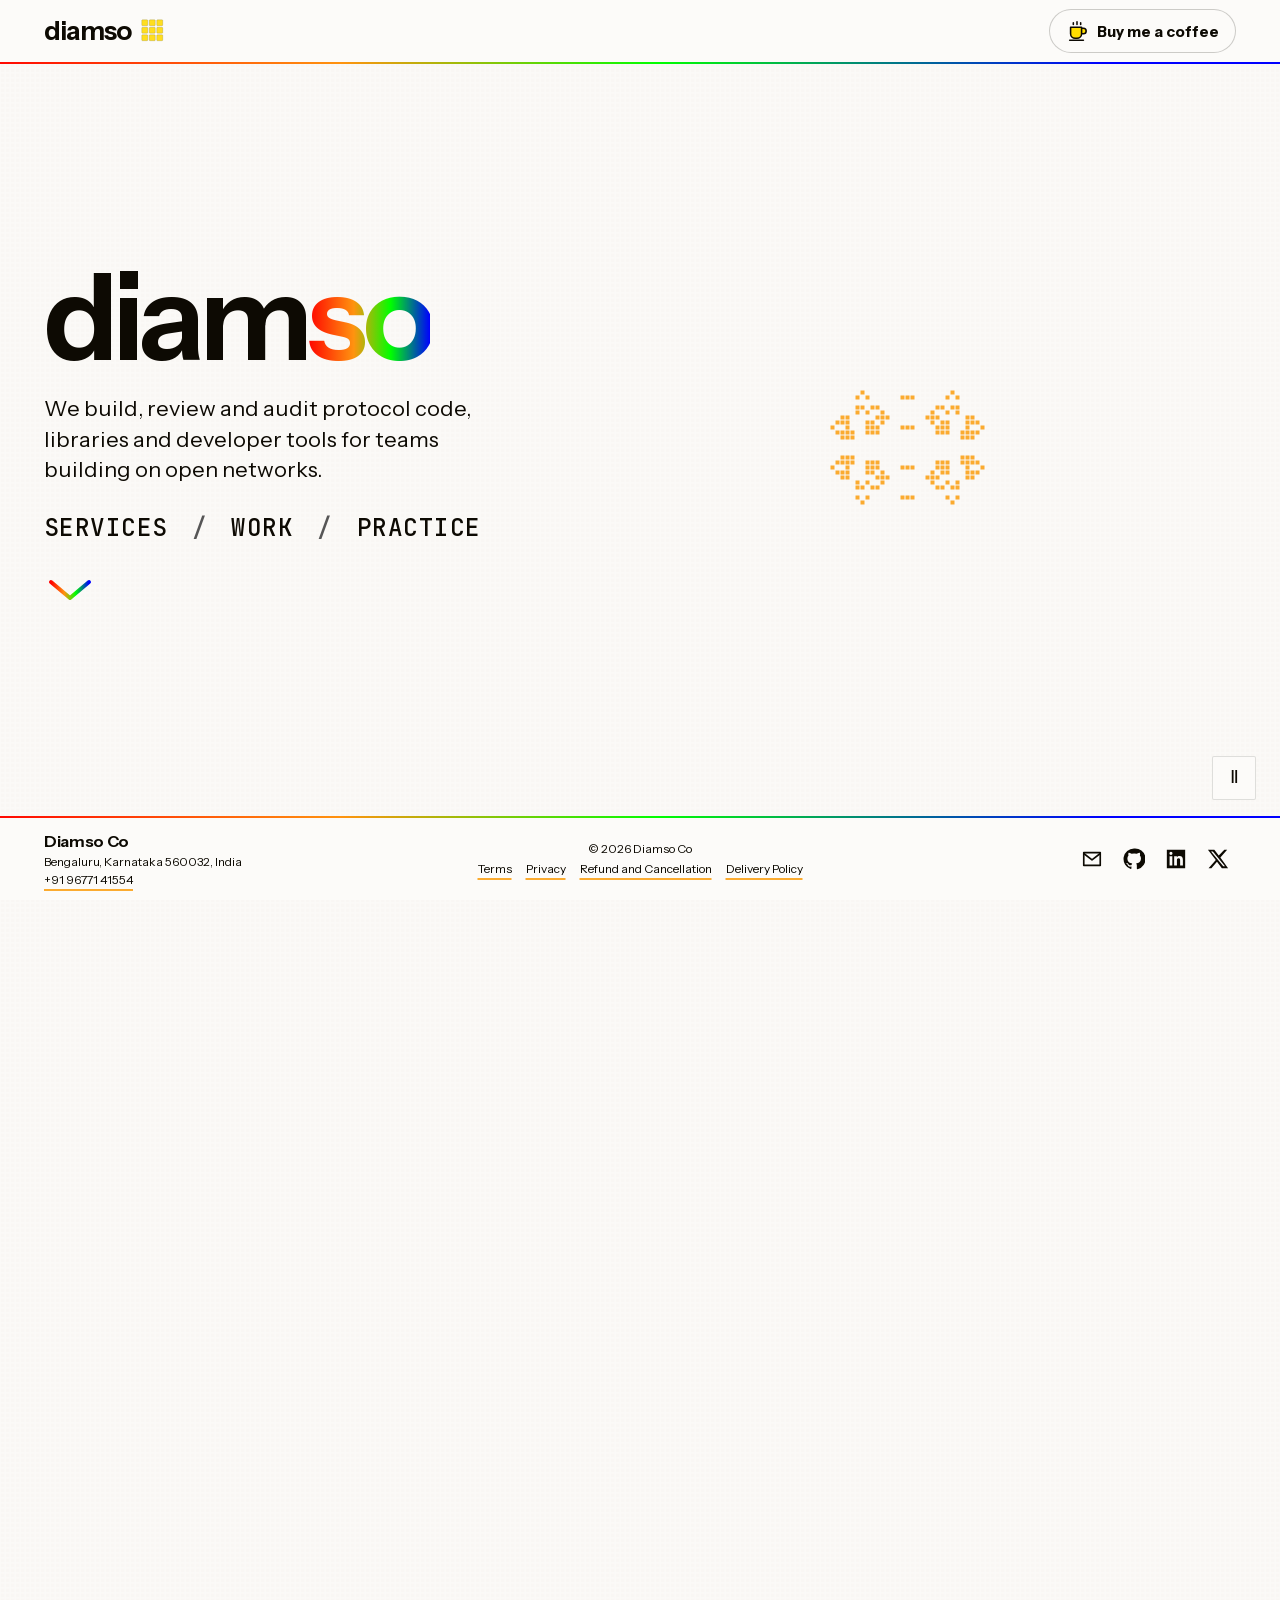
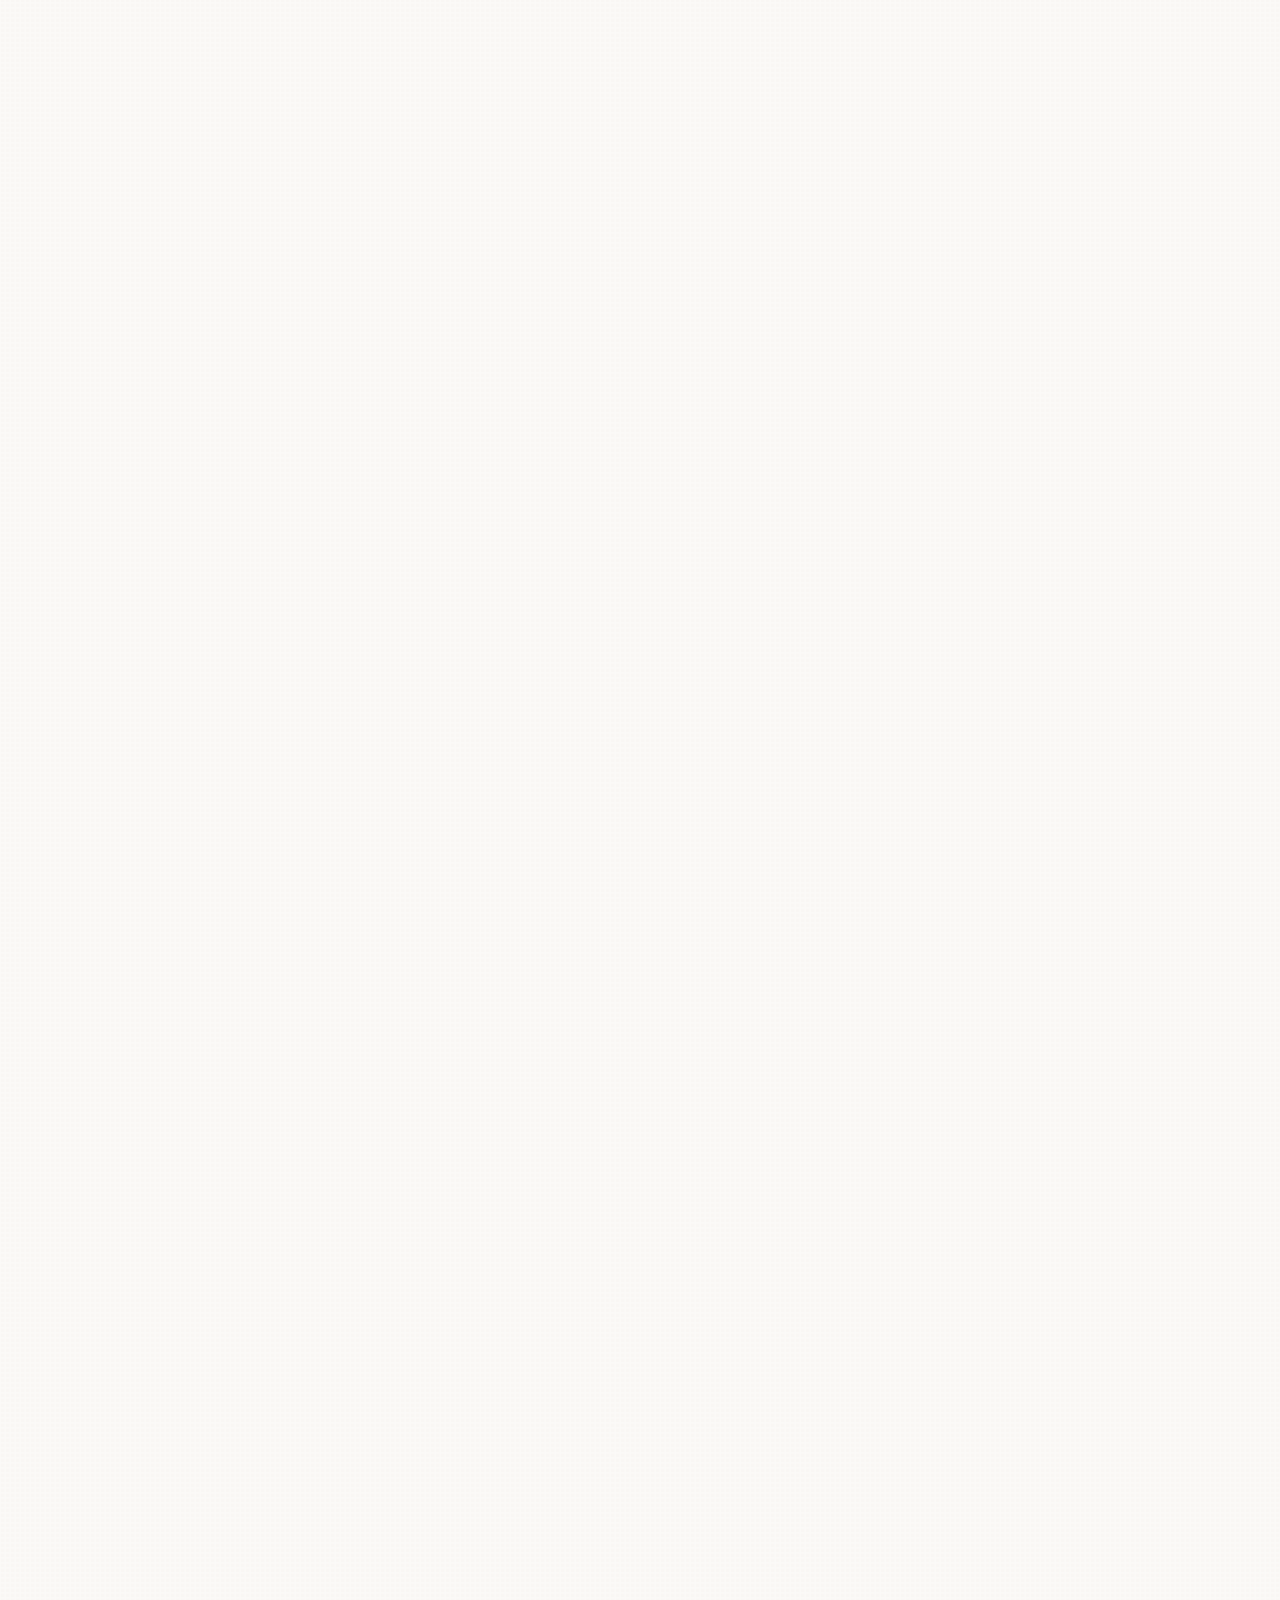
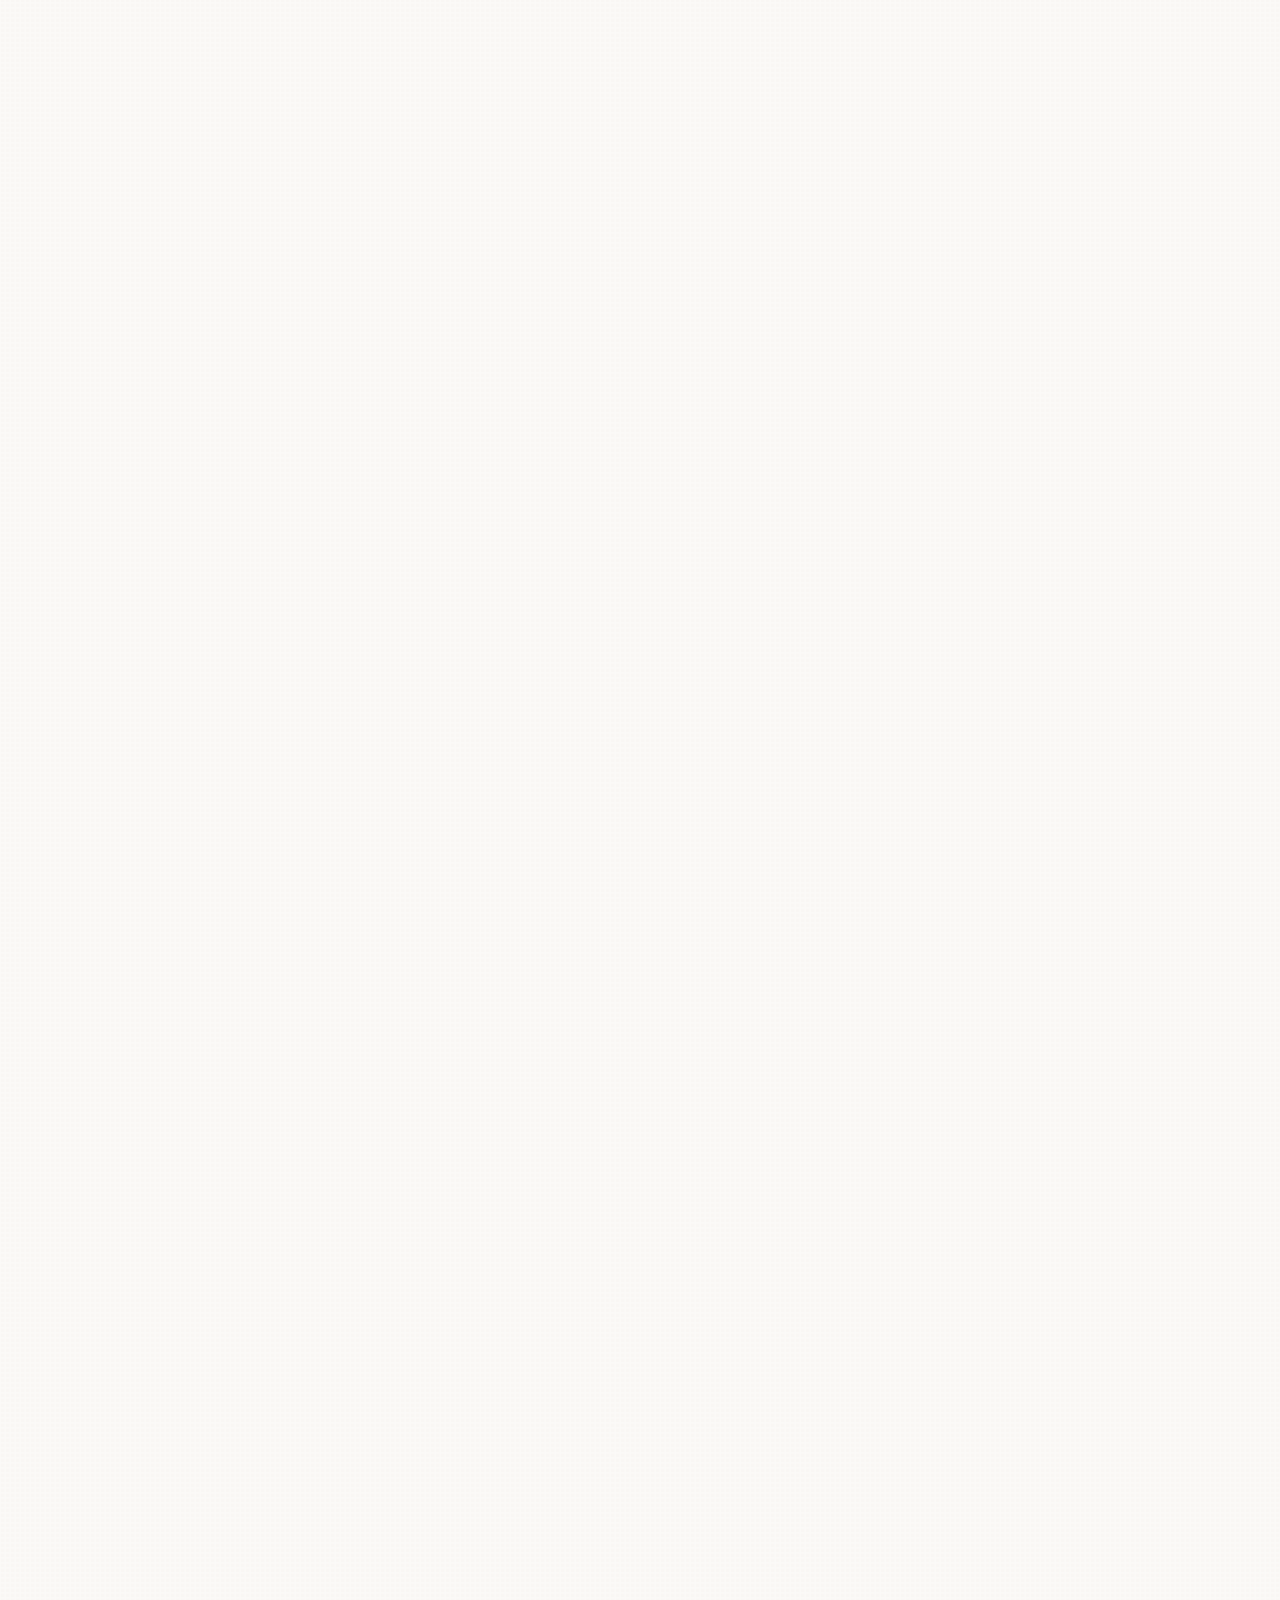
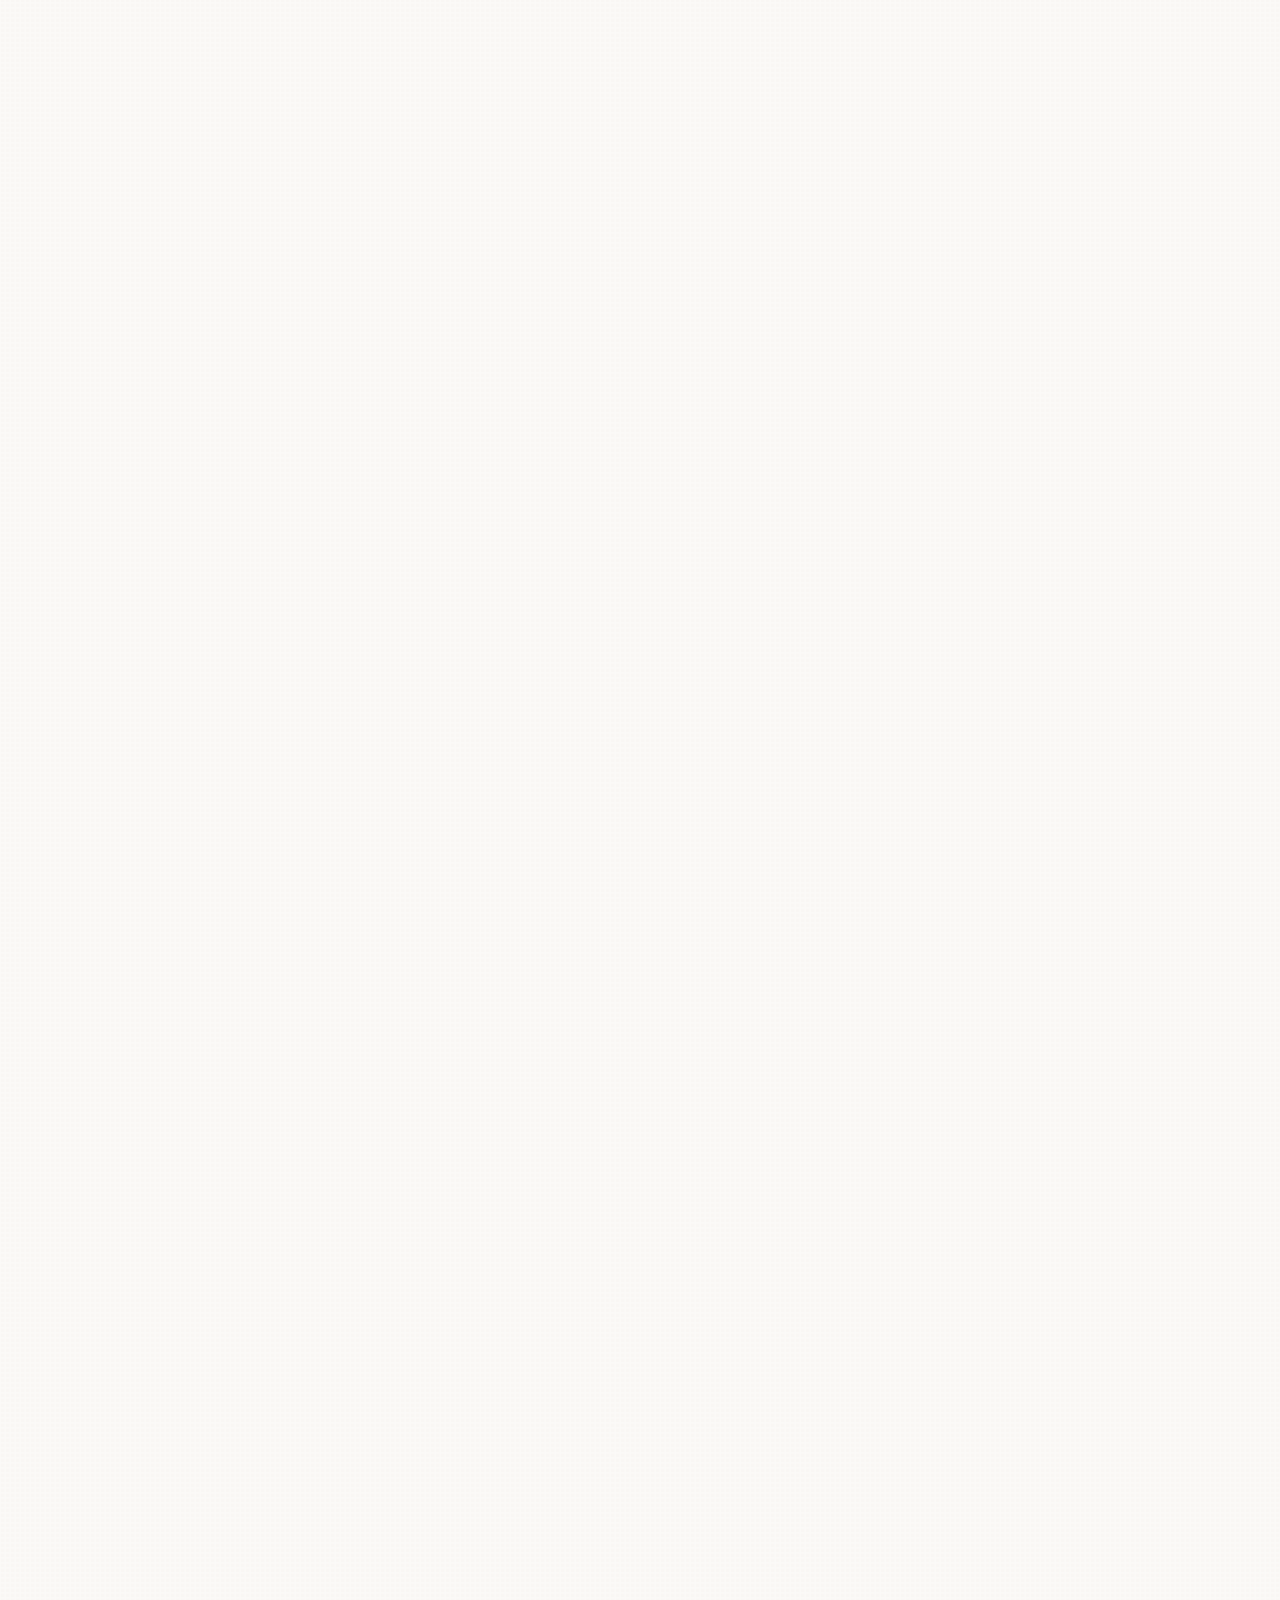
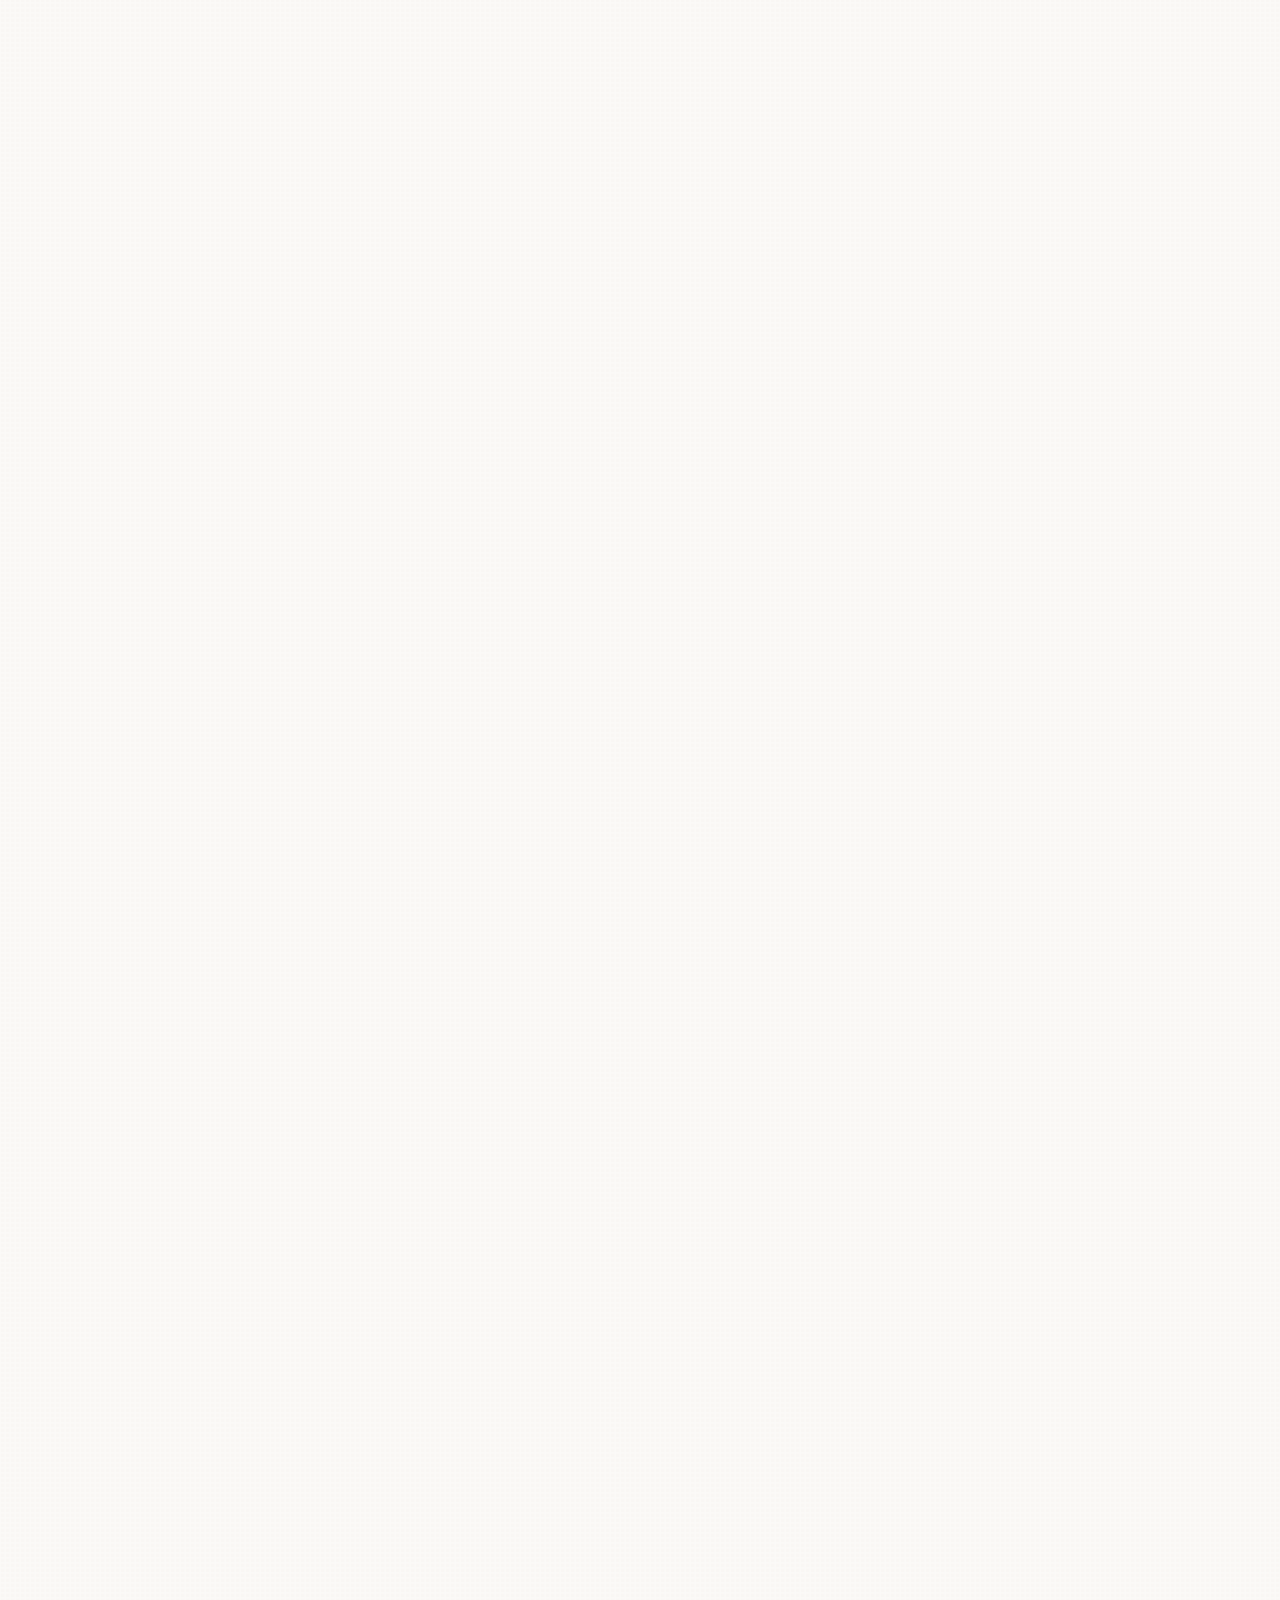
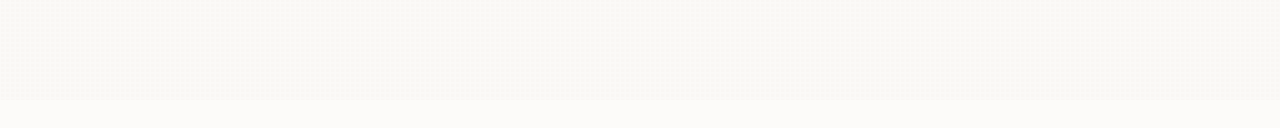
==== commit 2d6372e3: "Round 9: AssetMantle grid, MantleWorks slides and cube language The AssetMantle box grid sits under " ====
--- a/index.html
+++ b/index.html
@@ -3,10 +3,10 @@
 <head>
 <meta charset="utf-8">
 <meta name="viewport" content="width=device-width,initial-scale=1">
-<title>Diamso: Deepanshu Tripathi, independent software engineer</title>
-<meta name="description" content="Deepanshu Tripathi writes protocol code, libraries and tools in the open. Explore the work and contact Diamso.">
-<meta property="og:title" content="Diamso: Deepanshu Tripathi, independent software engineer">
-<meta property="og:description" content="Protocol engineering, open source, consulting and code development by Deepanshu Tripathi.">
+<title>Diamso: protocol engineering and code development</title>
+<meta name="description" content="Diamso Co builds, reviews and audits protocol code, libraries and developer tools. Deepanshu Tripathi leads every engagement.">
+<meta property="og:title" content="Diamso: protocol engineering and code development">
+<meta property="og:description" content="Protocol engineering, code review and code development by Diamso Co, led by Deepanshu Tripathi.">
 <meta property="og:url" content="https://diamso.com/">
 <meta property="og:image" content="https://diamso.com/og.png">
 <meta name="twitter:card" content="summary_large_image">
@@ -26,29 +26,288 @@
 @keyframes dcube-sway{from{transform:rotateX(-22deg) rotateY(20deg) rotateX(var(--face-x)) rotateY(var(--face-y))}to{transform:rotateX(-22deg) rotateY(36deg) rotateX(var(--face-x)) rotateY(var(--face-y))}}
 .dcube-sticker[data-white]{border:1px solid #d9d4c8;box-sizing:border-box;box-shadow:inset 0 1px rgb(255 255 255/.12),inset 0 -1px rgb(13 10 3/.12)}
 
-:root{color-scheme:light;--paper:#FCFBF9;--ink:#0D0A03;--graphite:#5E5A52;--rule:#0D0A031a;--life:#FBAB30;--header-h:72px}
-.call-options .calls-button{display:flex;flex:1 1 0;flex-direction:column;min-width:160px}
-*{box-sizing:border-box}html{scroll-behavior:smooth;scroll-snap-type:y proximity}body{margin:0;background:var(--paper);color:var(--ink);font:400 18px/1.55 'Instrument Sans',sans-serif}a{color:inherit;text-decoration-color:var(--life);text-underline-offset:5px}button{font:inherit;color:inherit;cursor:pointer;border-radius:2px}button:focus-visible,a:focus-visible{outline:2px solid var(--ink);outline-offset:5px}button[hidden],[hidden]{display:none!important}
-.shell{max-width:1352px;margin-inline:auto;padding-inline:56px}.site-header{min-height:var(--header-h);display:flex;align-items:center;gap:32px;position:sticky;top:0;z-index:20;background:var(--paper)}.brand{font-size:30px;font-weight:650;letter-spacing:-1.5px;text-decoration:none}.site-header nav{display:flex;gap:24px;margin-left:auto;min-width:0;font:400 15px 'JetBrains Mono',monospace}.site-header nav a{flex:none;text-decoration:none}.site-header nav a[aria-current]{text-decoration:underline;text-decoration-thickness:3px;text-decoration-color:var(--life)}.coffee-slot{flex-shrink:0}.skip{position:fixed;top:-100px;left:16px;z-index:30;background:var(--paper);padding:12px}.skip:focus{top:12px}
-h1,h2,h3,p{margin:0;text-wrap:pretty}h1,h2{font-weight:420;letter-spacing:-.03em;line-height:1.02}h1{font-size:clamp(38px,5.2vw,72px)}h2{font-size:clamp(32px,3.8vw,48px)}h3{font-size:26px;line-height:1.2}.muted{color:var(--graphite)}.sr-only{position:absolute;width:1px;height:1px;padding:0;margin:-1px;overflow:hidden;clip:rect(0,0,0,0);border:0}.slide{min-height:100dvh;scroll-snap-align:start;scroll-margin-top:var(--header-h);display:flex;flex-direction:column;justify-content:center;padding-top:112px;padding-bottom:56px;border-bottom:1px solid var(--rule)}.section h2{margin-bottom:24px}
-.hero{position:relative;min-height:calc(100dvh - var(--header-h));overflow:hidden;isolation:isolate}.hero-copy{position:relative;z-index:1;max-width:66ch;padding:24px;background:rgb(252 251 249 / 88%)}.lead{margin-top:24px;max-width:50ch;color:var(--graphite);font-size:clamp(19px,1.7vw,23px)}.actions{display:flex;gap:16px 24px;align-items:center;margin-top:28px;flex-wrap:wrap;font-size:15px}.email-button{min-height:54px;background:var(--ink);color:var(--paper);padding:14px 18px;text-decoration:none;border:1px solid var(--ink)}.calls-button,[data-call-choice]{min-height:54px;background:var(--paper);color:var(--ink);border:1px solid var(--ink);padding:14px 18px;line-height:1.2}.calls-button:focus-visible,[data-call-choice]:focus-visible{outline:2px solid var(--ink);outline-offset:3px}.hero-visual,.hero-art,.hero-art canvas{position:absolute;inset:0;width:100%;height:100%}.hero-art{margin:0}.hero-art canvas{opacity:0;transition:opacity .2s}.hero.life-ready canvas{opacity:1}#pause{position:absolute;right:24px;bottom:24px;z-index:2;min-width:44px;min-height:44px;background:var(--paper);border:1px solid var(--rule);padding:8px 14px}
-.proof{display:grid;grid-template-columns:repeat(4,minmax(0,1fr));gap:28px;margin-bottom:24px}.digits{display:block;height:70px;max-width:100%;margin-bottom:12px}.proof-number,.proof p{display:block;font-size:15px;color:var(--graphite)}.proof-source{display:inline-block;margin-top:12px}.about-work h2{margin-bottom:16px}.work-list>li{display:grid;grid-template-columns:40px 55px 1fr 1.5fr 100px;gap:24px;align-items:center;padding:20px 0;border-top:1px solid var(--rule)}.glyph{width:32px;height:32px}.work-list p{color:var(--graphite);font-size:17px}.ways ul>li{display:grid;grid-template-columns:1fr 1.5fr;gap:32px;padding:20px 0;border-top:1px solid var(--rule)}.ways p,.terms{color:var(--graphite)}.terms{margin-top:16px;font-size:16px;line-height:1.4}.calls-service>div{grid-column:2}.call-options{display:flex;gap:8px;margin-top:14px}.call-options .calls-button{display:flex;flex:1 1 160px;flex-direction:column;align-items:flex-start;gap:2px;min-width:160px;padding:12px 14px;text-align:left;word-break:normal}.call-price{font-weight:650}.call-detail{font-size:12px;line-height:1.2;color:var(--graphite)}.gst-note{font-size:14px}.section-heading{display:flex;flex-wrap:wrap;align-items:baseline;justify-content:space-between;gap:12px 24px;margin-bottom:20px}.section-heading h2{margin-bottom:0}.pull-table-wrap{overflow:auto}.scroll-cue{margin-top:8px;font-size:14px;color:var(--graphite)}.pull-table{width:100%;border-collapse:collapse;text-align:left}.pull-table caption{text-align:left;color:var(--graphite);margin-bottom:20px}.pull-table th,.pull-table td{padding:16px 16px 16px 0;border-top:1px solid var(--rule);vertical-align:top}.cell-label{display:none}.merge-date,.merge-date time{white-space:nowrap}.change{display:block;height:4px;background:var(--rule)}.change span{display:block;height:4px;background:var(--life)}.media-columns,.practice-layout{display:grid;grid-template-columns:1fr;gap:32px}.press-list,.video-list{margin:0;padding:0;list-style:none}.press-list li{padding:12px 0;border-top:1px solid var(--rule)}.video-list{display:grid;grid-template-columns:repeat(2,minmax(0,1fr));gap:20px}.video-play{border:0;background:none;padding:0;width:100%;text-align:left}.poster{position:relative;display:grid;place-items:center;aspect-ratio:16/9;border:1px solid var(--rule);overflow:hidden;background:var(--paper)}.poster img{width:100%;height:100%;object-fit:cover;object-position:center}.poster canvas{position:absolute;inset:0;width:100%;height:100%}.play{position:absolute;z-index:1;padding:10px 16px;background:var(--paper);border:1px solid var(--rule)}.video-title,.video-meta{display:block;margin-top:8px}.video-meta{font-size:14px;color:var(--graphite)}.video iframe{width:100%;aspect-ratio:16/9;border:0}
-.practice-art{display:grid;place-items:center;position:relative;min-height:300px;overflow:clip}.practice-art>#practice-cube{position:absolute;inset:0;display:grid;place-items:center;max-width:100%;max-height:100%}.static-cube{width:300px;max-width:100%;height:auto}.has-cube>.static-cube{visibility:hidden}.steps button{display:flex;gap:24px;width:100%;padding:22px 16px;text-align:left;background:none;border:0;border-top:1px solid var(--rule);border-left:3px solid transparent}.steps button[aria-checked=true]{border-left-color:var(--ink)}.steps button.is-lit .step-marker:before{opacity:1}.step-marker{position:relative;width:34px;flex:none;padding-left:14px}.step-marker:before{content:'';position:absolute;top:7px;left:0;width:9px;height:14px;background:var(--face);border:1px solid #E7E3DA;opacity:.3}.steps strong{display:block;font-size:22px}.steps button>span>span{display:block;margin-top:8px;color:var(--graphite)}.elsewhere{padding-top:32px;padding-bottom:24px;border-bottom:1px solid var(--rule)}.directory>div{display:flex;gap:32px;padding:20px 0;border-top:1px solid var(--rule)}.directory h3{min-width:150px}.directory ul{display:flex;flex-wrap:wrap;gap:8px 24px;margin:0;padding:0;list-style:none}.contact{position:relative}.contact h2{position:relative;z-index:1;margin-bottom:28px}.contact-email{position:relative;z-index:1;font-size:clamp(30px,6vw,80px);letter-spacing:-.04em}.contact-actions{position:relative;z-index:1}.contact-phone{position:relative;z-index:1;margin-top:24px}footer{display:flex;flex-wrap:wrap;gap:28px;justify-content:space-between;padding-top:32px;padding-bottom:40px;font-size:14px;color:var(--graphite)}footer address{font-style:normal}footer address>*{display:block}
-.slide-nav{display:none;position:fixed;right:24px;top:50%;z-index:10;transform:translateY(-50%);visibility:hidden;pointer-events:none;opacity:0;transition:opacity .2s;font:400 12px/1.5 'JetBrains Mono',monospace}.beyond-hero .slide-nav{visibility:visible;pointer-events:auto;opacity:1}.slide-nav button{display:block;width:100%;padding:7px 0 7px 12px;text-align:right;color:var(--graphite);background:none;border:0;border-right:2px solid transparent}.slide-nav button[aria-current=true]{color:var(--ink);border-right-color:var(--ink)}
-.policy{max-width:760px;padding-top:96px;padding-bottom:72px}.policy .updated{margin-top:16px;color:var(--graphite);font-size:15px}.policy-content{margin-top:48px}.policy-content h2{margin-top:36px;font-size:22px}.policy-content p,.policy-content li{color:var(--graphite)}.policy-content ul{padding-left:24px}
-@media (min-width:900px){.slide{min-height:calc(100dvh - var(--header-h));justify-content:flex-start;padding:40px 170px 24px 56px}.hero{justify-content:center;padding-top:24px;padding-bottom:24px}.section h2{margin-bottom:20px}.ways{display:flex;flex-direction:column}.ways ul{display:grid;grid-template-columns:repeat(2,minmax(0,1fr));gap:0 40px;min-height:0}.ways ul>li{gap:20px;padding:12px 0}.ways .calls-service>div{grid-column:1/-1}.ways .service-terms{display:grid;grid-template-columns:minmax(0,1fr) minmax(0,2fr);gap:40px;align-items:start;margin-top:20px}.ways .service-terms .terms{margin:0}.shared-quote{display:flex;flex-direction:column;gap:8px}.work-list{display:grid;grid-template-columns:repeat(3,minmax(0,1fr));column-gap:40px;margin:0}.work-list>li{grid-template-columns:32px 44px 1fr;padding:12px 0;gap:12px}.work-list p,.work-list a{grid-column:3}.work-list p{font-size:15px}.pull-table-wrap{max-height:470px;overflow:auto}.media-columns{align-items:start;gap:20px}.practice-layout{grid-template-columns:repeat(2,minmax(0,1fr));align-items:stretch;gap:56px;flex:1;min-height:0}.steps button{padding-block:12px}.steps button>span>span{margin-top:4px;font-size:16px}.practice-art{min-height:0;height:100%}.static-cube{width:min(260px,calc(100% - 40px));max-width:calc(100% - 40px)}.slide-nav{display:block}}
-@media (min-width:900px) and (min-height:880px){html{scroll-snap-type:y mandatory}.slide{height:calc(100dvh - var(--header-h));min-height:0;overflow:clip;scroll-snap-stop:always}.hero{height:calc(100dvh - var(--header-h));min-height:0}#pulls .pull-table-wrap{overflow:auto}}.pull-table-wrap.is-overflowing{position:relative}.pull-table-wrap.is-overflowing:after{content:'';position:sticky;display:block;bottom:0;width:100%;height:48px;margin-top:-48px;pointer-events:none;background:linear-gradient(to bottom,rgb(252 251 249 / 0),var(--paper))}.scroll-cue{display:none}.pull-table-wrap.is-overflowing+.scroll-cue{display:block}@media (min-width:900px){#pulls{display:flex;flex-direction:column}.pull-table-wrap{flex:1;min-height:0;max-height:none;overflow:visible}.pull-table th,.pull-table td{padding-top:12px;padding-bottom:12px}}@media (min-width:900px) and (min-height:880px){#pulls .pull-table-wrap{overflow:auto}}
-@media (min-width:900px){.call-options{flex-wrap:nowrap}.call-options .calls-button{flex:1}.section-heading{padding-right:20px}.section-heading>a{white-space:nowrap}.pulls-heading{white-space:nowrap;font-size:clamp(30px,3vw,44px)}.video-list{grid-template-columns:repeat(4,minmax(0,1fr))}.press-list{display:grid;grid-template-columns:repeat(2,minmax(0,1fr));column-gap:40px}.contact h2{margin-bottom:16px}.contact-phone{margin-top:12px}.contact .elsewhere{padding:12px 0}.contact .directory{display:grid;grid-template-columns:repeat(4,minmax(0,1fr));gap:12px}.contact .directory>div{display:block;padding:8px 0}.contact .directory h3{min-width:0;margin-bottom:4px}.contact .directory ul{display:block}.contact .directory li{display:inline-block;margin-right:16px}.contact-footer{display:grid;grid-template-columns:1.2fr 2.6fr 1.4fr auto;gap:16px;align-items:start;margin-top:auto;padding-top:12px;padding-bottom:0;font-size:11px;line-height:1.35}.contact-footer nav{display:flex;flex-wrap:wrap;gap:4px 12px}}
-@media (max-width:899px){:root{--header-h:96px}.shell{padding-inline:24px}.site-header{flex-wrap:wrap;gap:12px;padding-block:12px}.site-header nav{order:3;width:100%;margin:0;min-width:0;gap:12px;overflow-x:auto;scrollbar-width:none;justify-content:flex-start;mask-image:linear-gradient(to right,#000 calc(100% - 24px),transparent);-webkit-mask-image:linear-gradient(to right,#000 calc(100% - 24px),transparent)}.site-header nav::-webkit-scrollbar{display:none}.slide{padding-top:96px}.hero{padding-top:28px;padding-bottom:28px}.proof{grid-template-columns:1fr 1fr}.work-list>li{grid-template-columns:32px 1fr auto}.work-list p,.work-list a{grid-column:2/-1}.media-columns{grid-template-columns:1fr;max-width:100%;min-width:0;gap:32px}.media-columns>*{min-width:0}.practice-layout{gap:40px}.call-options{flex-wrap:wrap}.cell-label{display:inline}.contact .elsewhere{padding-inline:0}}
-@media (max-width:700px){body{font-size:17px}.shell{padding-inline:16px}.slide{padding-top:96px;padding-bottom:48px}.hero-copy{padding:20px}.lead{font-size:19px}.proof{gap:28px 16px}.digits{height:48px}.ways ul>li,.media-columns,.practice-layout{grid-template-columns:1fr}.video-list{grid-template-columns:1fr}.work-list>li{gap:14px}.pull-table{font-size:14px}.pull-table th:nth-child(2),.pull-table td:nth-child(2){display:none}.practice-art{order:-1;min-height:180px}.static-cube{width:180px}.directory>div{display:block}.directory h3{margin-bottom:12px}footer{display:block}footer>*{margin-bottom:12px}}
-@media (prefers-reduced-motion:reduce){html{scroll-behavior:auto}*,*:before,*:after{animation:none!important;transition:none!important}}
+/* Diamso round 9. AssetMantle grid, MantleWorks shell and slides. Values marked "MantleWorks" or
+   "AssetMantle" are copied from those sites' stylesheets. */
+:root{color-scheme:light;--paper:#FCFBF9;--ink:#0D0A03;--graphite:#565656;--rule:#0D0A031f;--life:#FBAB30;--red:#E10F15;--orange:#F7741A;--yellow:#FFDE1F;--green:#19CF19;--blue:#2A61D5;--header-h:64px;--footer-h:84px;--ease:cubic-bezier(0.32,0.72,0,1);--rainbow:linear-gradient(270deg,#0000ff 13.78%,#00ff00 48.56%,#ff930f 73.39%,#ff0000 101.71%);--title-a:linear-gradient(270deg,#2A61D5 -56.89%,#0E9F0E -28.22%,#D9620F 38.09%,#E10F15 101.71%);--title-b:linear-gradient(270deg,#2A61D5 -23.78%,#0E9F0E 35.9%,#D9620F 108.01%,#E10F15 139.51%);--title-c:linear-gradient(270deg,#2A61D5 26.84%,#0E9F0E 80.56%,#D9620F 118.93%,#E10F15 162.68%)}
+*{box-sizing:border-box}
+html{scroll-behavior:smooth;scroll-snap-type:y proximity;scroll-padding:var(--header-h) 0 var(--footer-h)}
+body{margin:0;background:var(--paper);color:var(--ink);font:400 18px/1.55 'Instrument Sans',sans-serif;-webkit-font-smoothing:antialiased}
+h1,h2,h3,p,ul,dl,dd,figure{margin:0}
+h1,h2,h3,p,li{text-wrap:pretty}
+a{color:inherit;text-decoration-color:var(--life);text-decoration-thickness:2px;text-underline-offset:5px}
+a:hover{text-decoration-color:var(--ink)}
+button{font:inherit;color:inherit;cursor:pointer;border-radius:2px}
+a:focus-visible,button:focus-visible{outline:2px solid var(--ink);outline-offset:3px}
+[hidden]{display:none!important}
+code{font:500 0.94em 'JetBrains Mono',monospace}
+.sr-only{position:absolute;width:1px;height:1px;padding:0;margin:-1px;overflow:hidden;clip:rect(0,0,0,0);border:0}
+.skip{position:fixed;top:-100px;left:16px;z-index:60;background:var(--paper);padding:12px}
+.skip:focus{top:12px}
+.shell{width:min(1240px,100%);margin-inline:auto;padding-inline:24px}
+
+/* AssetMantle background grid, exact: its 8px box.png tile drawn at 5px. */
+main{background-color:var(--paper);background-image:url(box.png);background-size:5px 5px;background-repeat:repeat;background-position:-200px}
+
+/* MantleWorks header and footer: fixed, with a 2px rainbow rule. */
+.site-header{position:fixed;inset:0 0 auto;z-index:40;background:#FCFBF9eb}
+.site-header .bar{width:min(1240px,100%);height:62px;margin-inline:auto;padding-inline:24px;display:flex;align-items:center;justify-content:space-between;gap:16px}
+.rule{height:2px;background:var(--rainbow)}
+.brand{display:inline-flex;align-items:center;gap:10px;font-size:26px;font-weight:650;letter-spacing:-.04em;text-decoration:none}
+.brand svg{display:block}
+.coffee-slot{flex:none}
+/* Policy pages carry a plain link in place of the coffee panel, styled as the same pill. */
+.site-header a.bmc-button{display:inline-flex;align-items:center;gap:9px;height:44px;padding:6px 16px;border:1px solid #0D0A0333;border-radius:999px;background:var(--paper);font:700 15px/1.4 'Instrument Sans',sans-serif;text-decoration:none;transition:background-color .15s,transform .15s}
+.site-header a.bmc-button:hover{background:#FFDD00;transform:translateY(-2px)}
+.site-header a.bmc-button .bmc-cup{width:22px;height:22px;flex:none}
+.site-footer{position:fixed;inset:auto 0 0;z-index:40;background:#FCFBF9f2}
+.footer-bar{width:min(1240px,100%);height:82px;margin-inline:auto;padding-inline:24px;display:grid;grid-template-columns:1fr auto 1fr;align-items:center;gap:16px;font-size:12px;line-height:1.5}
+.footer-name{font-size:16px;font-weight:650;letter-spacing:-.02em}
+.footer-centre{text-align:center}
+.footer-centre nav{display:flex;flex-wrap:wrap;justify-content:center;gap:4px 14px;margin-top:2px}
+.footer-icons{display:flex;justify-content:flex-end;gap:6px}
+.footer-icons a{display:grid;place-items:center;width:36px;height:36px;color:var(--ink);border-radius:4px}
+.footer-icons a:hover{background:#0D0A030d}
+
+/* MantleWorks slides: one screen each, padded clear of the fixed header and footer. */
+.slide{position:relative;display:flex;min-height:100dvh;padding:var(--header-h) 0 var(--footer-h);scroll-margin:calc(var(--header-h) * -1) 0 calc(var(--footer-h) * -1);scroll-snap-align:start;scroll-snap-stop:always}
+.slide>.shell{margin-block:auto;padding-block:28px}
+.slide-title{width:fit-content;font-size:2rem;font-weight:700;line-height:1.15;letter-spacing:-.015em;background:var(--title-a);-webkit-background-clip:text;background-clip:text;-webkit-text-fill-color:transparent;color:transparent}
+.title-b{background-image:var(--title-b)}
+.title-c{background-image:var(--title-c)}
+.slide-lead{margin-top:8px;max-width:62ch;color:var(--graphite)}
+.col-label,.kicker{font:500 14px/1.4 'JetBrains Mono',monospace;letter-spacing:.06em;text-transform:uppercase;color:var(--graphite)}
+.kicker{margin-bottom:6px}
+
+/* MantleWorks indicator: squares that turn into diamonds. */
+.slide-nav{position:fixed;top:0;bottom:0;right:24px;z-index:45;display:flex;flex-direction:column;justify-content:center;gap:4px;transition:opacity .5s ease-in-out,visibility .5s}
+body:not(.beyond-hero) .slide-nav{opacity:0;visibility:hidden;pointer-events:none}
+.slide-nav button{position:relative;display:grid;place-items:center;width:28px;height:28px;padding:0;border:0;background:none}
+.slide-nav button::before{content:'';width:16px;height:16px;box-sizing:border-box;border:.75px solid #565656;background:transparent;transition:all .5s ease-in-out}
+.slide-nav button[aria-current]::before{transform:rotate(-45deg);background:var(--dot);border-color:var(--dot)}
+.slide-name{position:absolute;right:34px;top:50%;transform:translateY(-50%);padding:3px 8px;white-space:nowrap;font:500 12px/1.4 'JetBrains Mono',monospace;background:var(--paper);border:1px solid var(--rule);opacity:0;pointer-events:none;transition:opacity .2s}
+.slide-nav button:hover .slide-name,.slide-nav button:focus-visible .slide-name{opacity:1}
+
+/* Buttons */
+.calls-button{display:inline-flex;align-items:center;justify-content:center;min-height:48px;padding:10px 18px;border:1px solid var(--ink);background:var(--paper);color:var(--ink);font-weight:500;line-height:1.2;transition:background .2s,box-shadow .2s}
+.calls-button:hover{background:#fff;box-shadow:0 0 0 1px var(--ink)}
+
+/* Landing */
+.hero{overflow:hidden;isolation:isolate}
+#hero-life{position:absolute;inset:0;width:100%;height:100%;display:block}
+.hero-copy{position:relative;z-index:1}
+.hero-copy>*{width:fit-content;max-width:100%}
+.wordmark{font-size:clamp(68px,9.4vw,136px);font-weight:650;line-height:.9;letter-spacing:-.05em}
+.wordmark span{background:linear-gradient(90deg,#ff0000,#ff930f 38%,#00ff00 68%,#0000ff);-webkit-background-clip:text;background-clip:text;-webkit-text-fill-color:transparent;color:transparent}
+.hero-line{margin-top:22px;max-width:34ch;font-size:clamp(20px,1.7vw,25px);line-height:1.4}
+.hero-links{margin-top:28px;font:500 clamp(17px,1.9vw,27px)/1.2 'JetBrains Mono',monospace;letter-spacing:.02em;text-transform:uppercase}
+.hero-links a{text-decoration:none}
+.hero-links a:hover{text-decoration:underline;text-decoration-color:var(--life)}
+.hero-links span{color:var(--graphite);margin-inline:.35em}
+.next{display:inline-block;margin-top:30px;padding:6px 4px;transition:transform .3s var(--ease)}
+.next:hover{transform:translateY(4px)}
+.next svg{display:block}
+#pause{position:absolute;right:24px;bottom:calc(var(--footer-h) + 16px);z-index:2;width:44px;height:44px;min-width:44px;min-height:44px;border:1px solid var(--rule);background:var(--paper)}
+
+/* What we do */
+.services{display:grid;grid-template-columns:minmax(0,1.15fr) minmax(0,1fr);grid-template-rows:repeat(3,auto);gap:0 56px;margin-top:28px;padding:0;list-style:none}
+.service{padding:18px 0;border-top:1px solid var(--rule)}
+.service-calls{grid-row:1/4}
+.service h3{font-size:21px;font-weight:650;letter-spacing:-.01em}
+.service p{margin-top:6px;color:var(--graphite);max-width:52ch}
+.call-options{display:flex;gap:10px;margin-top:18px}
+.call-options .calls-button{flex:1 1 0;min-width:140px;flex-direction:column;align-items:flex-start;justify-content:flex-start;gap:2px;padding:12px 14px;text-align:left}
+.call-name{font-weight:500}
+.call-price{font-size:20px;font-weight:700}
+.call-detail{font-size:13px;line-height:1.35;color:var(--graphite)}
+.gst-note{font-size:14px}
+.quote-line{display:flex;flex-wrap:wrap;align-items:center;gap:12px 20px;margin-top:24px;color:var(--graphite)}
+.quote-line a{color:var(--ink)}
+
+/* The challenge, with MantleWorks' three turning squares */
+.challenge{display:grid;grid-template-columns:minmax(0,5fr) minmax(0,6fr);gap:64px;align-items:center}
+.squares svg{display:block;width:min(400px,100%);height:auto;margin-inline:auto;overflow:visible}
+.sq{fill:none;stroke-width:5;transition:transform 1s var(--ease)}
+.sq-1{transform:rotate(17deg)}.sq-2{transform:rotate(45.3deg)}.sq-3{transform:rotate(73.2deg)}
+[data-active="1"] .sq-1{transform:rotate(45.3deg)}[data-active="1"] .sq-2{transform:rotate(73.2deg)}[data-active="1"] .sq-3{transform:rotate(17deg)}
+[data-active="2"] .sq-1{transform:rotate(73.2deg)}[data-active="2"] .sq-2{transform:rotate(17deg)}[data-active="2"] .sq-3{transform:rotate(45.3deg)}
+.tablist{display:flex;flex-wrap:wrap;gap:8px}
+.challenge .tablist{margin-top:28px}
+.challenge [role="tab"]{min-height:44px;padding:8px 16px;border:1px solid var(--rule);background:var(--paper);font-weight:500}
+.challenge [role="tab"][aria-selected="true"]{border-color:var(--ink);box-shadow:inset 0 -3px 0 var(--life)}
+.challenge [role="tabpanel"]{margin-top:22px;max-width:38ch;min-height:4.2em;font-size:clamp(20px,1.8vw,25px);line-height:1.4}
+
+/* Work, after MantleWorks' Containerized slide */
+.work{display:grid;grid-template-columns:minmax(0,1fr) minmax(0,1fr);gap:48px;align-items:center}
+.work-art{position:relative;display:grid;place-items:center}
+.work-art::before{content:'';position:absolute;inset:8% 12%;border-radius:50%;background:radial-gradient(closest-side,var(--c),transparent);opacity:.32;filter:blur(24px);transform:scale(.6);transition:transform 1s var(--ease) .5s,background .4s}
+.work.is-out .work-art::before{transform:scale(1)}
+.work-cube{position:relative;display:block;width:min(100%,500px);height:auto;overflow:visible}
+.cube-front{transition:transform 1s var(--ease) .5s}
+.work.is-out .cube-front{transform:translate(28px,16px)}
+.work-copy [role="tabpanel"]{min-height:250px;margin-top:22px}
+.work-copy h3{font-size:clamp(32px,3vw,42px);font-weight:700;line-height:1.05;letter-spacing:-.03em}
+.work-year{margin-top:4px;font:500 15px 'JetBrains Mono',monospace;color:var(--graphite)}
+.work-body{margin-top:14px;max-width:44ch;font-size:19px}
+.work-stat{display:flex;align-items:center;gap:16px;width:fit-content;max-width:440px;margin-top:18px;padding:12px 18px;border:1px solid var(--c);border-radius:8px;font-size:15px;color:var(--graphite)}
+.work-stat strong{font:700 22px 'JetBrains Mono',monospace;color:var(--ink)}
+.work-link{display:inline-block;margin-top:16px}
+.work-tabs{display:grid;grid-template-columns:repeat(3,max-content);margin-top:22px;gap:2px 28px}
+.work-tabs [role="tab"]{display:inline-flex;align-items:center;gap:8px;min-height:36px;padding:4px 0;border:0;background:none;font-size:15px;color:var(--graphite)}
+.diamond{width:10px;height:10px;background:var(--c);transform:rotate(45deg);opacity:.45;transition:transform .5s ease-in-out,opacity .5s}
+.work-tabs [aria-selected="true"]{color:var(--ink);font-weight:650}
+.work-tabs [aria-selected="true"] .diamond{opacity:1;transform:rotate(45deg) scale(1.45)}
+
+/* Pull requests, after MantleWorks' Assetization carousel */
+.pulls{display:grid;grid-template-columns:minmax(280px,4fr) minmax(0,7fr);gap:24px 64px;align-items:start}
+.pulls-head{grid-column:1/-1;display:grid;grid-template-columns:1fr auto;align-items:end;gap:0 24px}
+.pulls-head .slide-lead{grid-column:1}
+.all-github{grid-row:1;grid-column:2;white-space:nowrap}
+.pull-list{flex-direction:column;flex-wrap:nowrap;gap:0}
+.pull-list [role="tab"]{display:flex;justify-content:space-between;align-items:baseline;gap:12px;min-height:44px;padding:9px 14px;border:0;border-left:3px solid transparent;background:none;text-align:left}
+.pull-list [role="tab"][aria-selected="true"]{border-left-color:var(--life);background:#FBAB3014}
+.pull-list [role="tab"] code{overflow-wrap:anywhere;min-width:0}
+.pull-year{flex:none;font-size:13px;color:var(--graphite)}
+.pull-panels{padding-top:6px}
+.pull-what{max-width:22ch;font-size:clamp(28px,2.7vw,40px);font-weight:600;line-height:1.12;letter-spacing:-.025em}
+.pull-facts{display:grid;grid-template-columns:auto minmax(0,1fr);gap:24px 48px;margin-top:28px}
+.pull-facts dt{font:500 13px 'JetBrains Mono',monospace;letter-spacing:.06em;text-transform:uppercase;color:var(--graphite)}
+.pull-facts dd{margin-top:6px;font-size:22px;font-weight:600}
+.change{display:block;width:min(320px,100%);height:8px;margin-top:10px;background:#0D0A0314}
+.change>span{display:block;height:100%;background:var(--life)}
+.pull-link{display:inline-block;margin-top:28px}
+
+/* Practice: engagements, the cube, the framework */
+.practice .slide-title{margin-inline:auto}
+.practice-layout{display:grid;grid-template-columns:minmax(0,1fr) minmax(240px,1.15fr) minmax(0,1fr);gap:40px;align-items:start;margin-top:28px}
+.practice-art{align-self:center}
+.engagements{margin-top:14px;padding:0;list-style:none}
+.engagements li{padding:7px 0;font-size:21px}
+.practice-art{position:relative;display:grid;place-items:center;height:min(380px,42dvh);overflow:clip}
+.practice-art>*{grid-area:1/1}
+.practice-art>#practice-cube{max-width:100%;max-height:100%}
+.static-cube{width:min(280px,100%);height:auto}
+.has-cube>.static-cube{visibility:hidden}
+.steps{display:flex;flex-direction:column;margin-top:14px}
+.steps button{display:flex;gap:12px;align-items:flex-start;width:100%;min-height:44px;padding:7px 0;border:0;background:none;text-align:left}
+.step-marker{position:relative;flex:none;width:34px;padding-left:16px;font:500 14px/1.9 'JetBrains Mono',monospace;color:var(--graphite)}
+.step-marker::before{content:'';position:absolute;top:8px;left:0;width:10px;height:10px;background:var(--face);border:1px solid #0D0A0326;opacity:.3;transition:opacity .4s,transform .4s}
+.steps button.is-lit .step-marker::before{opacity:1;transform:rotate(-45deg)}
+.step-text strong{display:block;font-size:21px;font-weight:500}
+.step-text span{display:block;max-height:0;overflow:hidden;opacity:0;font-size:15px;line-height:1.4;color:var(--graphite);transition:max-height .5s var(--ease),opacity .4s}
+.steps button[aria-checked="true"] .step-text span{max-height:4.5em;opacity:1;margin-top:2px}
+
+/* About */
+.about-layout{display:grid;grid-template-columns:minmax(0,6fr) minmax(0,5fr);gap:56px;align-items:center;margin-top:24px}
+.about-copy{display:grid;gap:16px;max-width:48ch;font-size:20px;line-height:1.55}
+.repos{display:flex;flex-wrap:wrap;align-items:baseline;gap:4px 16px;font-size:16px}
+.repos a{font:500 15px 'JetBrains Mono',monospace}
+.proof{display:grid;grid-template-columns:repeat(2,minmax(0,1fr));gap:32px 32px}
+.digits{display:block;height:52px;width:auto;max-width:100%;margin-bottom:10px}
+.proof-number,.proof p{display:block;font-size:15px;color:var(--graphite)}
+.proof-source{display:inline-block;margin-top:8px;font-size:15px}
+
+/* Talks and press */
+.media-columns{display:grid;grid-template-columns:1fr;gap:28px;margin-top:20px}
+.press-list,.video-list{margin:0;padding:0;list-style:none}
+.video-list{display:grid;grid-template-columns:repeat(4,minmax(0,1fr));gap:20px;margin-top:12px}
+.video-play{display:block;width:100%;padding:0;border:0;background:none;text-align:left}
+.poster{position:relative;display:grid;place-items:center;aspect-ratio:16/9;overflow:hidden;border:1px solid var(--rule);background:var(--paper)}
+.poster img{width:100%;height:100%;object-fit:cover;object-position:center}
+.play{position:absolute;z-index:1;display:grid;place-items:center;width:52px;height:52px;border-radius:50%;background:#FCFBF9e6;font-size:18px;transition:transform .3s var(--ease)}
+.video-play:hover .play{transform:scale(1.08)}
+.video-title,.video-meta{display:block;margin-top:8px;line-height:1.35}
+.video-title{font-size:16px;font-weight:500}
+.video-meta{margin-top:4px;font-size:13px;color:var(--graphite)}
+.video iframe{display:block;width:100%;aspect-ratio:16/9;border:0}
+.press-list{display:grid;grid-template-columns:repeat(2,minmax(0,1fr));gap:0 40px;margin-top:8px}
+.press-list li{padding:9px 0;border-top:1px solid var(--rule);font-size:16px}
+
+/* Get in touch */
+.contact-actions{display:flex;flex-wrap:wrap;align-items:center;gap:14px 28px;margin-top:22px}
+.contact-email{font-size:clamp(34px,4.2vw,60px);font-weight:500;line-height:1.1;letter-spacing:-.035em;text-decoration-thickness:3px}
+.contact-phone{font-size:18px}
+.contact-grid{display:grid;grid-template-columns:minmax(0,5fr) minmax(0,6fr);gap:48px;margin-top:30px}
+.business{display:grid;gap:6px;font-size:15px;color:var(--graphite)}
+.business .col-label{margin-bottom:4px}
+.business address{font-style:normal}
+.terms-line{margin-top:4px;font-size:14px}
+.directory{display:grid;grid-template-columns:repeat(4,minmax(0,1fr));gap:14px 24px;margin-top:10px}
+.directory h3{font-size:16px;font-weight:650}
+.directory ul{margin-top:4px;padding:0;list-style:none;font-size:15px;line-height:1.75}
+
+/* Policy pages reuse the header and footer, and scroll their footer */
+.policy{max-width:780px;padding-top:calc(var(--header-h) + 48px);padding-bottom:64px}
+.policy h1{font-size:2rem;font-weight:700;letter-spacing:-.015em}
+.policy .updated{margin-top:12px;font-size:15px;color:var(--graphite)}
+.policy-content{margin-top:40px}
+.policy-content h2{margin-top:32px;font-size:22px}
+.policy-content p,.policy-content li{margin-top:12px;color:var(--graphite)}
+.policy-content ul{padding-left:24px}
+.policy-business{margin-top:48px;padding-top:24px;border-top:1px solid var(--rule)}
+.policy~.site-footer{position:static}
+
+/* Desktop screens tall enough for a whole slide: MantleWorks' mandatory snap and fixed slides */
+@media (min-width:900px) and (min-height:880px){
+html{scroll-snap-type:y mandatory}
+.slide{height:100dvh;overflow:clip}
+}
+
+/* MantleWorks slide zoom, in place, only when motion is welcome and scroll timelines exist */
+@media (prefers-reduced-motion:no-preference){@supports (animation-timeline:view()){@media (min-width:900px) and (min-height:880px){.slide:not(.hero)>.shell{animation:slide-zoom linear both;animation-timeline:view();animation-range:cover 0% cover 100%}}@keyframes slide-zoom{0%{opacity:0;transform:scale(.72);filter:blur(20px)}38%,62%{opacity:1;transform:none;filter:none}100%{opacity:0;transform:scale(1.28);filter:blur(14px)}}}}
+
+@media (prefers-reduced-motion:reduce){html{scroll-behavior:auto}*,::before,::after{transition-duration:.01ms!important;animation:none!important}}
+@media (forced-colors:active){.slide-title,.wordmark span{-webkit-text-fill-color:CanvasText;color:CanvasText;background:none}}
+
+/* Below 900px wide: slides grow with their content, columns stack */
+@media (max-width:899px){
+:root{--footer-h:92px}
+.footer-bar{height:90px;grid-template-columns:1fr auto;grid-template-areas:"centre centre" "left icons";gap:2px 12px;align-content:center}
+.footer-centre{grid-area:centre;text-align:left;display:flex;flex-wrap:wrap;gap:2px 14px;align-items:baseline}
+.footer-centre nav{justify-content:flex-start;margin:0}
+.footer-left{grid-area:left}.footer-left p:not(.footer-name){display:none}.footer-name{font-size:14px}
+.footer-icons{grid-area:icons}.footer-icons a{width:32px;height:32px}
+.shell{padding-inline:20px 44px}
+.hero .hero-copy{margin-block:28px auto}
+#hero-life{top:auto;bottom:var(--footer-h);height:36%}
+.slide-nav{right:6px}
+.services,.challenge,.work,.pulls,.about-layout,.contact-grid{grid-template-columns:minmax(0,1fr)}
+.service-calls{grid-row:auto}
+.services{gap:0}
+.call-options{flex-wrap:wrap}
+.challenge{gap:24px}.squares svg{width:200px}
+.work{gap:12px}.work-cube{width:min(320px,100%)}.work-copy [role="tabpanel"]{min-height:0}
+.pulls-head{grid-template-columns:1fr}.all-github{grid-row:auto;grid-column:1;margin-top:8px}
+.practice-layout{grid-template-columns:minmax(0,1fr);gap:24px}
+.practice-art{order:-1;height:220px}
+.practice-col:first-child{order:1}
+.work-tabs{grid-template-columns:repeat(2,max-content)}
+.engagements li{padding:4px 0;font-size:18px}
+.work-cube{width:min(250px,100%)}
+.practice .slide-title{margin-inline:0}
+.video-list{grid-template-columns:repeat(2,minmax(0,1fr))}
+.press-list{grid-template-columns:minmax(0,1fr)}
+.directory{grid-template-columns:repeat(2,minmax(0,1fr))}
+}
+@media (max-width:600px){
+body{font-size:17px}
+.slide-nav button::before{width:12px;height:12px}
+.wordmark{font-size:64px}
+.hero-links{font-size:15px}
+.call-options .calls-button{min-width:0;flex-basis:100%}
+.video-list{grid-template-columns:minmax(0,1fr)}
+.brand{font-size:20px;gap:6px}
+.brand svg{width:20px;height:20px}
+.site-header .bar{padding-inline:12px;gap:8px}
+:root{--footer-h:112px}
+.footer-bar{height:110px}
+}
 </style>
-<script>if(!window.matchMedia('(prefers-reduced-motion: reduce)').matches)document.documentElement.classList.add('logo-pending');</script>
 </head>
 <body>
 <a class="skip" href="#main">Skip to content</a>
-<header class="shell site-header">
-<a class="brand" href="#hero" aria-label="Diamso home">diamso <svg id="logo-mark" viewBox="0 0 32 32" width="28" height="28" aria-hidden="true">
+<header class="site-header">
+<div class="bar">
+<a class="brand" href="#hero" aria-label="Diamso home">diamso <svg id="logo-mark" viewBox="0 0 32 32" width="24" height="24" aria-hidden="true">
 <rect width="32" height="32" fill="#FCFBF9"/>
 <rect x="1" y="1" width="8" height="8" rx="1" fill="#FFDE1F" stroke="#0D0A03" stroke-opacity=".18"/>
 <rect x="11" y="1" width="8" height="8" rx="1" fill="#FFDE1F" stroke="#0D0A03" stroke-opacity=".18"/>
@@ -59,18 +318,8 @@
 <rect x="1" y="21" width="8" height="8" rx="1" fill="#FFDE1F" stroke="#0D0A03" stroke-opacity=".18"/>
 <rect x="11" y="21" width="8" height="8" rx="1" fill="#FFDE1F" stroke="#0D0A03" stroke-opacity=".18"/>
 <rect x="21" y="21" width="8" height="8" rx="1" fill="#FFDE1F" stroke="#0D0A03" stroke-opacity=".18"/>
-</svg>
-</a>
-<nav aria-label="Main navigation">
-<a href="#services">Services</a>
-<a href="#about">About</a>
-<a href="#pulls">Pull requests</a>
-<a href="#media">Talks</a>
-<a href="#practice">Approach</a>
-<a href="#contact">Contact</a>
-</nav>
-<div class="coffee-slot" id="coffee">
-<style>
+</svg></a>
+<div class="coffee-slot" id="coffee"><style>
 :root { color-scheme: light; }
 html:has(dialog[open]) { overflow: hidden; }
 .bmc { position: relative; display: inline-flex; vertical-align: middle; overflow: clip; margin: 0; font-family: "Instrument Sans", system-ui, sans-serif; color: #0D0A03; }
@@ -164,89 +413,164 @@
 </dialog>
 </div>
 
-
-</div>
+</div>
+</div>
+<div class="rule" aria-hidden="true"></div>
 </header>
 <nav class="slide-nav" aria-label="Slides">
-<button type="button" data-slide="services">Services</button>
-<button type="button" data-slide="about">About</button>
-<button type="button" data-slide="pulls">Pull requests</button>
-<button type="button" data-slide="media">Talks</button>
-<button type="button" data-slide="practice">Approach</button>
-<button type="button" data-slide="contact">Contact</button>
+<button type="button" data-slide="services" style="--dot:#F7741A" aria-label="What we do"><span class="slide-name">What we do</span></button>
+<button type="button" data-slide="challenge" style="--dot:#E10F15" aria-label="The challenge"><span class="slide-name">The challenge</span></button>
+<button type="button" data-slide="work" style="--dot:#FFDE1F" aria-label="Work"><span class="slide-name">Work</span></button>
+<button type="button" data-slide="pulls" style="--dot:#19CF19" aria-label="Pull requests"><span class="slide-name">Pull requests</span></button>
+<button type="button" data-slide="practice" style="--dot:#2A61D5" aria-label="Practice"><span class="slide-name">Practice</span></button>
+<button type="button" data-slide="about" style="--dot:#F7741A" aria-label="About"><span class="slide-name">About</span></button>
+<button type="button" data-slide="media" style="--dot:#E10F15" aria-label="Talks and press"><span class="slide-name">Talks and press</span></button>
+<button type="button" data-slide="contact" style="--dot:#19CF19" aria-label="Get in touch"><span class="slide-name">Get in touch</span></button>
 </nav>
 <main id="main">
-<section id="hero" class="slide hero shell" aria-labelledby="hero-title">
-<div class="hero-copy">
-<h1 id="hero-title">I build systems that hold, from simple rules written with care.</h1>
-<p class="lead">I am Deepanshu Tripathi, an independent software engineer. I design, build and review protocol modules, libraries and developer tools, and I take on consulting and code development.</p>
-<div class="actions">
-<a class="email-button" href="mailto:hello@diamso.com">Email hello@diamso.com <span aria-hidden="true">↗</span>
-</a>
-<button type="button" class="calls-button" data-call-choice="">Schedule a call</button>
-<a href="#services">See services <span aria-hidden="true">↓</span>
-</a>
-</div>
-</div>
-<div class="hero-visual">
-<div class="hero-art">
-<canvas id="hero-life" aria-hidden="true">
-</canvas>
-<button id="pause" type="button" hidden aria-label="Pause animation">
-<span aria-hidden="true">Ⅱ</span>
-</button>
-</div>
-</div>
+<section id="hero" class="slide hero" aria-labelledby="hero-title">
+<canvas id="hero-life" aria-hidden="true"></canvas>
+<div class="shell hero-copy">
+<h1 id="hero-title" class="wordmark">diam<span>so</span></h1>
+<p class="hero-line">We build, review and audit protocol code, libraries and developer tools for teams building on open networks.</p>
+<p class="hero-links"><a href="#services">Services</a> <span aria-hidden="true">/</span> <a href="#work">Work</a> <span aria-hidden="true">/</span> <a href="#practice">Practice</a></p>
+<a class="next" href="#services" aria-label="Next slide, What we do"><svg viewBox="0 0 44 24" width="44" height="24" aria-hidden="true"><defs><linearGradient id="chevron-rainbow" x1="0" x2="1"><stop offset="0" stop-color="#ff0000"/><stop offset=".35" stop-color="#ff930f"/><stop offset=".65" stop-color="#00ff00"/><stop offset="1" stop-color="#0000ff"/></linearGradient></defs><path d="M3 4l19 16L41 4" fill="none" stroke="url(#chevron-rainbow)" stroke-width="4" stroke-linecap="round" stroke-linejoin="round"/></svg></a>
+</div>
+<button id="pause" type="button" hidden aria-label="Pause animation"><span aria-hidden="true">Ⅱ</span></button>
 </section>
-<section id="services" class="slide shell section ways" role="region" aria-labelledby="ways-title">
-<h2 id="ways-title">Services<span class="muted">, and what you get.</span>
-</h2>
-<ul>
-<li class="calls-service">
+<section id="services" class="slide" aria-labelledby="services-title">
+<div class="shell">
+<h2 id="services-title" class="slide-title title-a">What we do</h2>
+<p class="slide-lead">Protocol engineering and code development, from a single call to a full build.</p>
+<ul class="services">
+<li class="service service-calls">
 <h3>Calls</h3>
 <p>Code review, architecture or technical advice on your topic, by video call. Pick a time on the calendar. We confirm it within 1 business day, you pay, and we email the video link.</p>
-<div>
-<p class="call-options">
-<button type="button" class="calls-button" data-call-choice="0">
-<span class="call-name">30 minutes</span>
-<span class="call-price">₹500</span>
-</button> <button type="button" class="calls-button" data-call-choice="1">
-<span class="call-name">1 hour</span>
-<span class="call-price">₹1,000</span>
-</button> <button type="button" class="calls-button" data-call-choice="2">
-<span class="call-name">Call day</span>
-<span class="call-price">₹2,000</span>
-<span class="call-detail">Up to 3 hours of calls on one agreed day</span>
-</button>
-</p>
+<div class="call-options">
+<button type="button" class="calls-button call-choice" data-call-choice="0"><span class="call-name">30 minutes</span><span class="call-price">₹500</span></button>
+<button type="button" class="calls-button call-choice" data-call-choice="1"><span class="call-name">1 hour</span><span class="call-price">₹1,000</span></button>
+<button type="button" class="calls-button call-choice" data-call-choice="2"><span class="call-name">Call day</span><span class="call-price">₹2,000</span><span class="call-detail">Up to 3 hours of calls on one agreed day</span></button>
+</div>
 <p class="gst-note">GST included.</p>
-<button type="button" class="calls-button" data-call-choice="">Schedule a call</button>
-</div>
 </li>
-<li>
-<h3>Code review and audit</h3>
-<p>A written report with findings ranked by severity and patches for each.</p>
-</li>
-<li>
-<h3>Protocol and module builds</h3>
-<p>Chain modules, libraries and developer tools, tested and documented.</p>
-</li>
-<li>
-<h3>Advisory and architecture</h3>
-<p>A design review of your system with the tradeoffs spelled out.</p>
-</li>
+<li class="service"><h3>Code review and audit</h3><p>A written report with findings ranked by severity, and a patch for each.</p></li>
+<li class="service"><h3>Protocol and module builds</h3><p>Chain modules, libraries and developer tools, tested and documented.</p></li>
+<li class="service"><h3>Advisory and architecture</h3><p>A design review of your system, with the tradeoffs spelled out.</p></li>
 </ul>
-<div class="service-terms">
-<div class="quote-action shared-quote">
-<p>Each is quoted in writing within 2 business days.</p>
-<a class="quote-button" href="mailto:hello@diamso.com?subject=Quote:%20software%20services">Ask for a quote</a>
-</div>
-<p class="terms">Diamso Co sells software services only, does not buy, sell, hold, issue or advise on crypto assets or tokens, and accepts payment only in Indian rupees. Work is fixed scope or monthly retainer, with GST invoices and non-disclosure agreements on request. Hours are Monday to Friday 12:00 to 21:00 IST, overlapping Europe and the US East Coast morning.</p>
+<p class="quote-line">Each engagement is quoted in writing within 2 business days. <a class="quote-button" href="mailto:hello@diamso.com?subject=Quote:%20software%20services">Ask for a quote</a> <button type="button" class="calls-button" data-call-choice="">Schedule a call</button></p>
 </div>
 </section>
-<section id="about" class="slide shell section about" aria-labelledby="about-title">
-<h2 id="about-title">About me<span class="muted">, writing code in the open since 2019.</span>
-</h2>
+<section id="challenge" class="slide" aria-labelledby="challenge-title">
+<div class="shell challenge" data-tabs data-active="0">
+<div class="squares" aria-hidden="true"><svg viewBox="-80 -80 160 160"><defs><linearGradient id="sq-red" x1="0" y1="0" x2="1" y2="1"><stop offset=".26" stop-color="#ff0000" stop-opacity=".65"/><stop offset=".82" stop-color="#ff0000" stop-opacity=".3"/></linearGradient><linearGradient id="sq-green" x1="0" y1="0" x2="1" y2="1"><stop offset=".26" stop-color="#00ff00" stop-opacity=".65"/><stop offset=".82" stop-color="#00ff00" stop-opacity=".3"/></linearGradient><linearGradient id="sq-blue" x1="0" y1="0" x2="0" y2="1"><stop offset=".13" stop-color="#0000ff" stop-opacity=".6"/><stop offset="1" stop-color="#0000ff" stop-opacity=".25"/></linearGradient></defs><rect class="sq sq-1" x="-52" y="-52" width="104" height="104" stroke="url(#sq-red)"/><rect class="sq sq-2" x="-52" y="-52" width="104" height="104" stroke="url(#sq-green)"/><rect class="sq sq-3" x="-52" y="-52" width="104" height="104" stroke="url(#sq-blue)"/></svg></div>
+<div class="challenge-copy">
+<p class="kicker">The challenge</p>
+<h2 id="challenge-title" class="slide-title title-b">Three risks protocol teams carry.</h2>
+<div class="tablist" role="tablist" aria-label="Common problems">
+<button type="button" role="tab" id="challenge-tab-0" aria-controls="challenge-panel-0" aria-selected="true" tabindex="0">Unreviewed changes</button>
+<button type="button" role="tab" id="challenge-tab-1" aria-controls="challenge-panel-1" aria-selected="false" tabindex="-1">Undocumented design</button>
+<button type="button" role="tab" id="challenge-tab-2" aria-controls="challenge-panel-2" aria-selected="false" tabindex="-1">Risky upgrades</button>
+</div>
+<p role="tabpanel" tabindex="0" id="challenge-panel-0" aria-labelledby="challenge-tab-0">Teams change protocol code faster than anyone reviews it. Miss one check, and users can lose funds.</p>
+<p role="tabpanel" tabindex="0" id="challenge-panel-1" aria-labelledby="challenge-tab-1" hidden>Teams grow modules without a written design, so every new engineer relearns the system from the code.</p>
+<p role="tabpanel" tabindex="0" id="challenge-panel-2" aria-labelledby="challenge-tab-2" hidden>When teams upgrade a chain or a library, they rarely test what happens to stored state.</p>
+</div>
+</div>
+</section>
+<section id="work" class="slide" aria-labelledby="work-title">
+<div class="shell work" data-tabs data-active="0" style="--c:#FBAB30">
+<div class="work-art" aria-hidden="true"><svg class="work-cube" viewBox="-131.5 -150 302.9 362" aria-hidden="true" focusable="false"><ellipse class="cube-shadow" cx="15.9" cy="154" rx="119.6" ry="19.3" fill="#0D0A03" opacity=".07"/><g class="cube-back"><g class="cubelet"><polygon points="-39.8,-23 0,0 0,46 -39.8,23" fill="#E8E5DF" stroke="#0D0A03" stroke-opacity=".08"/><polygon points="-35.1,-14.7 -4.8,2.8 -4.8,37.7 -35.1,20.2" fill="#9E9A93"/><polygon points="39.8,-23 0,0 0,46 39.8,23" fill="#D9D5CE" stroke="#0D0A03" stroke-opacity=".08"/><polygon points="35.1,-14.7 4.8,2.8 4.8,37.7 35.1,20.2" fill="#8A867F"/><polygon points="0,-46 39.8,-23 0,0 -39.8,-23" fill="#F4F2EE" stroke="#0D0A03" stroke-opacity=".08"/><polygon points="0,-40.5 30.3,-23 0,-5.5 -30.3,-23" fill="#B3AFA8"/></g><g class="cubelet"><polygon points="-79.7,0 -39.8,23 -39.8,69 -79.7,46" fill="#E8E5DF" stroke="#0D0A03" stroke-opacity=".08"/><polygon points="-74.9,8.3 -44.6,25.8 -44.6,60.7 -74.9,43.2" fill="#9E9A93"/><polygon points="0,0 -39.8,23 -39.8,69 0,46" fill="#D9D5CE" stroke="#0D0A03" stroke-opacity=".08"/><polygon points="-4.8,8.3 -35.1,25.8 -35.1,60.7 -4.8,43.2" fill="#8A867F"/><polygon points="-39.8,-23 0,0 -39.8,23 -79.7,0" fill="#F4F2EE" stroke="#0D0A03" stroke-opacity=".08"/><polygon points="-39.8,-17.5 -9.6,0 -39.8,17.5 -70.1,0" fill="#B3AFA8"/></g><g class="cubelet"><polygon points="0,0 39.8,23 39.8,69 0,46" fill="#E8E5DF" stroke="#0D0A03" stroke-opacity=".08"/><polygon points="4.8,8.3 35.1,25.8 35.1,60.7 4.8,43.2" fill="#9E9A93"/><polygon points="79.7,0 39.8,23 39.8,69 79.7,46" fill="#D9D5CE" stroke="#0D0A03" stroke-opacity=".08"/><polygon points="74.9,8.3 44.6,25.8 44.6,60.7 74.9,43.2" fill="#8A867F"/><polygon points="39.8,-23 79.7,0 39.8,23 0,0" fill="#F4F2EE" stroke="#0D0A03" stroke-opacity=".08"/><polygon points="39.8,-17.5 70.1,0 39.8,17.5 9.6,0" fill="#B3AFA8"/></g><g class="cubelet"><polygon points="-39.8,-69 0,-46 0,0 -39.8,-23" fill="#E8E5DF" stroke="#0D0A03" stroke-opacity=".08"/><polygon points="-35.1,-60.7 -4.8,-43.2 -4.8,-8.3 -35.1,-25.8" fill="#9E9A93"/><polygon points="39.8,-69 0,-46 0,0 39.8,-23" fill="#D9D5CE" stroke="#0D0A03" stroke-opacity=".08"/><polygon points="35.1,-60.7 4.8,-43.2 4.8,-8.3 35.1,-25.8" fill="#8A867F"/><polygon points="0,-92 39.8,-69 0,-46 -39.8,-69" fill="#F4F2EE" stroke="#0D0A03" stroke-opacity=".08"/><polygon points="0,-86.5 30.3,-69 0,-51.5 -30.3,-69" fill="#B3AFA8"/></g><g class="cubelet"><polygon points="-119.5,23 -79.7,46 -79.7,92 -119.5,69" fill="#E8E5DF" stroke="#0D0A03" stroke-opacity=".08"/><polygon points="-114.7,31.3 -84.5,48.8 -84.5,83.7 -114.7,66.2" fill="#9E9A93"/><polygon points="-39.8,23 -79.7,46 -79.7,92 -39.8,69" fill="#D9D5CE" stroke="#0D0A03" stroke-opacity=".08"/><polygon points="-44.6,31.3 -74.9,48.8 -74.9,83.7 -44.6,66.2" fill="#8A867F"/><polygon points="-79.7,0 -39.8,23 -79.7,46 -119.5,23" fill="#F4F2EE" stroke="#0D0A03" stroke-opacity=".08"/><polygon points="-79.7,5.5 -49.4,23 -79.7,40.5 -110,23" fill="#B3AFA8"/></g><g class="cubelet"><polygon points="-39.8,23 0,46 0,92 -39.8,69" fill="#E8E5DF" stroke="#0D0A03" stroke-opacity=".08"/><polygon points="-35.1,31.3 -4.8,48.8 -4.8,83.7 -35.1,66.2" fill="#9E9A93"/><polygon points="39.8,23 0,46 0,92 39.8,69" fill="#D9D5CE" stroke="#0D0A03" stroke-opacity=".08"/><polygon points="35.1,31.3 4.8,48.8 4.8,83.7 35.1,66.2" fill="#8A867F"/><polygon points="0,0 39.8,23 0,46 -39.8,23" fill="#F4F2EE" stroke="#0D0A03" stroke-opacity=".08"/><polygon points="0,5.5 30.3,23 0,40.5 -30.3,23" fill="#B3AFA8"/></g><g class="cubelet"><polygon points="-79.7,-46 -39.8,-23 -39.8,23 -79.7,0" fill="#E8E5DF" stroke="#0D0A03" stroke-opacity=".08"/><polygon points="-74.9,-37.7 -44.6,-20.2 -44.6,14.7 -74.9,-2.8" fill="#9E9A93"/><polygon points="0,-46 -39.8,-23 -39.8,23 0,0" fill="#D9D5CE" stroke="#0D0A03" stroke-opacity=".08"/><polygon points="-4.8,-37.7 -35.1,-20.2 -35.1,14.7 -4.8,-2.8" fill="#8A867F"/><polygon points="-39.8,-69 0,-46 -39.8,-23 -79.7,-46" fill="#F4F2EE" stroke="#0D0A03" stroke-opacity=".08"/><polygon points="-39.8,-63.5 -9.6,-46 -39.8,-28.5 -70.1,-46" fill="#B3AFA8"/></g><g class="cubelet"><polygon points="0,-46 39.8,-23 39.8,23 0,0" fill="#E8E5DF" stroke="#0D0A03" stroke-opacity=".08"/><polygon points="4.8,-37.7 35.1,-20.2 35.1,14.7 4.8,-2.8" fill="#9E9A93"/><polygon points="79.7,-46 39.8,-23 39.8,23 79.7,0" fill="#D9D5CE" stroke="#0D0A03" stroke-opacity=".08"/><polygon points="74.9,-37.7 44.6,-20.2 44.6,14.7 74.9,-2.8" fill="#8A867F"/><polygon points="39.8,-69 79.7,-46 39.8,-23 0,-46" fill="#F4F2EE" stroke="#0D0A03" stroke-opacity=".08"/><polygon points="39.8,-63.5 70.1,-46 39.8,-28.5 9.6,-46" fill="#B3AFA8"/></g><g class="cubelet"><polygon points="-39.8,-115 0,-92 0,-46 -39.8,-69" fill="#E8E5DF" stroke="#0D0A03" stroke-opacity=".08"/><polygon points="-35.1,-106.7 -4.8,-89.2 -4.8,-54.3 -35.1,-71.8" fill="#9E9A93"/><polygon points="39.8,-115 0,-92 0,-46 39.8,-69" fill="#D9D5CE" stroke="#0D0A03" stroke-opacity=".08"/><polygon points="35.1,-106.7 4.8,-89.2 4.8,-54.3 35.1,-71.8" fill="#8A867F"/><polygon points="0,-138 39.8,-115 0,-92 -39.8,-115" fill="#F4F2EE" stroke="#0D0A03" stroke-opacity=".08"/><polygon points="0,-132.5 30.3,-115 0,-97.5 -30.3,-115" fill="#B3AFA8"/></g><g class="cubelet"><polygon points="-79.7,46 -39.8,69 -39.8,115 -79.7,92" fill="#E8E5DF" stroke="#0D0A03" stroke-opacity=".08"/><polygon points="-74.9,54.3 -44.6,71.8 -44.6,106.7 -74.9,89.2" fill="#9E9A93"/><polygon points="0,46 -39.8,69 -39.8,115 0,92" fill="#D9D5CE" stroke="#0D0A03" stroke-opacity=".08"/><polygon points="-4.8,54.3 -35.1,71.8 -35.1,106.7 -4.8,89.2" fill="#8A867F"/><polygon points="-39.8,23 0,46 -39.8,69 -79.7,46" fill="#F4F2EE" stroke="#0D0A03" stroke-opacity=".08"/><polygon points="-39.8,28.5 -9.6,46 -39.8,63.5 -70.1,46" fill="#B3AFA8"/></g><g class="cubelet"><polygon points="-119.5,-23 -79.7,0 -79.7,46 -119.5,23" fill="#E8E5DF" stroke="#0D0A03" stroke-opacity=".08"/><polygon points="-114.7,-14.7 -84.5,2.8 -84.5,37.7 -114.7,20.2" fill="#9E9A93"/><polygon points="-39.8,-23 -79.7,0 -79.7,46 -39.8,23" fill="#D9D5CE" stroke="#0D0A03" stroke-opacity=".08"/><polygon points="-44.6,-14.7 -74.9,2.8 -74.9,37.7 -44.6,20.2" fill="#8A867F"/><polygon points="-79.7,-46 -39.8,-23 -79.7,0 -119.5,-23" fill="#F4F2EE" stroke="#0D0A03" stroke-opacity=".08"/><polygon points="-79.7,-40.5 -49.4,-23 -79.7,-5.5 -110,-23" fill="#B3AFA8"/></g><g class="cubelet"><polygon points="-39.8,-23 0,0 0,46 -39.8,23" fill="#E8E5DF" stroke="#0D0A03" stroke-opacity=".08"/><polygon points="-35.1,-14.7 -4.8,2.8 -4.8,37.7 -35.1,20.2" fill="#9E9A93"/><polygon points="39.8,-23 0,0 0,46 39.8,23" fill="#D9D5CE" stroke="#0D0A03" stroke-opacity=".08"/><polygon points="35.1,-14.7 4.8,2.8 4.8,37.7 35.1,20.2" fill="#8A867F"/><polygon points="0,-46 39.8,-23 0,0 -39.8,-23" fill="#F4F2EE" stroke="#0D0A03" stroke-opacity=".08"/><polygon points="0,-40.5 30.3,-23 0,-5.5 -30.3,-23" fill="#B3AFA8"/></g><g class="cubelet"><polygon points="-79.7,-92 -39.8,-69 -39.8,-23 -79.7,-46" fill="#E8E5DF" stroke="#0D0A03" stroke-opacity=".08"/><polygon points="-74.9,-83.7 -44.6,-66.2 -44.6,-31.3 -74.9,-48.8" fill="#9E9A93"/><polygon points="0,-92 -39.8,-69 -39.8,-23 0,-46" fill="#D9D5CE" stroke="#0D0A03" stroke-opacity=".08"/><polygon points="-4.8,-83.7 -35.1,-66.2 -35.1,-31.3 -4.8,-48.8" fill="#8A867F"/><polygon points="-39.8,-115 0,-92 -39.8,-69 -79.7,-92" fill="#F4F2EE" stroke="#0D0A03" stroke-opacity=".08"/><polygon points="-39.8,-109.5 -9.6,-92 -39.8,-74.5 -70.1,-92" fill="#B3AFA8"/></g><g class="cubelet"><polygon points="0,-92 39.8,-69 39.8,-23 0,-46" fill="#E8E5DF" stroke="#0D0A03" stroke-opacity=".08"/><polygon points="4.8,-83.7 35.1,-66.2 35.1,-31.3 4.8,-48.8" fill="#9E9A93"/><polygon points="79.7,-92 39.8,-69 39.8,-23 79.7,-46" fill="#D9D5CE" stroke="#0D0A03" stroke-opacity=".08"/><polygon points="74.9,-83.7 44.6,-66.2 44.6,-31.3 74.9,-48.8" fill="#8A867F"/><polygon points="39.8,-115 79.7,-92 39.8,-69 0,-92" fill="#F4F2EE" stroke="#0D0A03" stroke-opacity=".08"/><polygon points="39.8,-109.5 70.1,-92 39.8,-74.5 9.6,-92" fill="#B3AFA8"/></g><g class="cubelet"><polygon points="-79.7,0 -39.8,23 -39.8,69 -79.7,46" fill="#E8E5DF" stroke="#0D0A03" stroke-opacity=".08"/><polygon points="-74.9,8.3 -44.6,25.8 -44.6,60.7 -74.9,43.2" fill="#9E9A93"/><polygon points="0,0 -39.8,23 -39.8,69 0,46" fill="#D9D5CE" stroke="#0D0A03" stroke-opacity=".08"/><polygon points="-4.8,8.3 -35.1,25.8 -35.1,60.7 -4.8,43.2" fill="#8A867F"/><polygon points="-39.8,-23 0,0 -39.8,23 -79.7,0" fill="#F4F2EE" stroke="#0D0A03" stroke-opacity=".08"/><polygon points="-39.8,-17.5 -9.6,0 -39.8,17.5 -70.1,0" fill="#B3AFA8"/></g><g class="cubelet"><polygon points="-119.5,-69 -79.7,-46 -79.7,0 -119.5,-23" fill="#E8E5DF" stroke="#0D0A03" stroke-opacity=".08"/><polygon points="-114.7,-60.7 -84.5,-43.2 -84.5,-8.3 -114.7,-25.8" fill="#9E9A93"/><polygon points="-39.8,-69 -79.7,-46 -79.7,0 -39.8,-23" fill="#D9D5CE" stroke="#0D0A03" stroke-opacity=".08"/><polygon points="-44.6,-60.7 -74.9,-43.2 -74.9,-8.3 -44.6,-25.8" fill="#8A867F"/><polygon points="-79.7,-92 -39.8,-69 -79.7,-46 -119.5,-69" fill="#F4F2EE" stroke="#0D0A03" stroke-opacity=".08"/><polygon points="-79.7,-86.5 -49.4,-69 -79.7,-51.5 -110,-69" fill="#B3AFA8"/></g><g class="cubelet"><polygon points="-39.8,-69 0,-46 0,0 -39.8,-23" fill="#E8E5DF" stroke="#0D0A03" stroke-opacity=".08"/><polygon points="-35.1,-60.7 -4.8,-43.2 -4.8,-8.3 -35.1,-25.8" fill="#9E9A93"/><polygon points="39.8,-69 0,-46 0,0 39.8,-23" fill="#D9D5CE" stroke="#0D0A03" stroke-opacity=".08"/><polygon points="35.1,-60.7 4.8,-43.2 4.8,-8.3 35.1,-25.8" fill="#8A867F"/><polygon points="0,-92 39.8,-69 0,-46 -39.8,-69" fill="#F4F2EE" stroke="#0D0A03" stroke-opacity=".08"/><polygon points="0,-86.5 30.3,-69 0,-51.5 -30.3,-69" fill="#B3AFA8"/></g><g class="cubelet"><polygon points="-79.7,-46 -39.8,-23 -39.8,23 -79.7,0" fill="#E8E5DF" stroke="#0D0A03" stroke-opacity=".08"/><polygon points="-74.9,-37.7 -44.6,-20.2 -44.6,14.7 -74.9,-2.8" fill="#9E9A93"/><polygon points="0,-46 -39.8,-23 -39.8,23 0,0" fill="#D9D5CE" stroke="#0D0A03" stroke-opacity=".08"/><polygon points="-4.8,-37.7 -35.1,-20.2 -35.1,14.7 -4.8,-2.8" fill="#8A867F"/><polygon points="-39.8,-69 0,-46 -39.8,-23 -79.7,-46" fill="#F4F2EE" stroke="#0D0A03" stroke-opacity=".08"/><polygon points="-39.8,-63.5 -9.6,-46 -39.8,-28.5 -70.1,-46" fill="#B3AFA8"/></g></g><g class="cube-front"><g class="cubelet front"><polygon points="39.8,23 79.7,46 79.7,92 39.8,69" fill="#E8E5DF" stroke="#0D0A03" stroke-opacity=".08"/><polygon points="44.6,31.3 74.9,48.8 74.9,83.7 44.6,66.2" fill="var(--c)"/><polygon points="44.6,31.3 74.9,48.8 74.9,83.7 44.6,66.2" fill="#0D0A03" opacity="0.1"/><polygon points="119.5,23 79.7,46 79.7,92 119.5,69" fill="#D9D5CE" stroke="#0D0A03" stroke-opacity=".08"/><polygon points="114.7,31.3 84.5,48.8 84.5,83.7 114.7,66.2" fill="var(--c)"/><polygon points="114.7,31.3 84.5,48.8 84.5,83.7 114.7,66.2" fill="#0D0A03" opacity="0.24"/><polygon points="79.7,0 119.5,23 79.7,46 39.8,23" fill="#F4F2EE" stroke="#0D0A03" stroke-opacity=".08"/><polygon points="79.7,5.5 110,23 79.7,40.5 49.4,23" fill="var(--c)"/></g><g class="cubelet front"><polygon points="0,46 39.8,69 39.8,115 0,92" fill="#E8E5DF" stroke="#0D0A03" stroke-opacity=".08"/><polygon points="4.8,54.3 35.1,71.8 35.1,106.7 4.8,89.2" fill="var(--c)"/><polygon points="4.8,54.3 35.1,71.8 35.1,106.7 4.8,89.2" fill="#0D0A03" opacity="0.1"/><polygon points="79.7,46 39.8,69 39.8,115 79.7,92" fill="#D9D5CE" stroke="#0D0A03" stroke-opacity=".08"/><polygon points="74.9,54.3 44.6,71.8 44.6,106.7 74.9,89.2" fill="var(--c)"/><polygon points="74.9,54.3 44.6,71.8 44.6,106.7 74.9,89.2" fill="#0D0A03" opacity="0.24"/><polygon points="39.8,23 79.7,46 39.8,69 0,46" fill="#F4F2EE" stroke="#0D0A03" stroke-opacity=".08"/><polygon points="39.8,28.5 70.1,46 39.8,63.5 9.6,46" fill="var(--c)"/></g><g class="cubelet front"><polygon points="39.8,-23 79.7,0 79.7,46 39.8,23" fill="#E8E5DF" stroke="#0D0A03" stroke-opacity=".08"/><polygon points="44.6,-14.7 74.9,2.8 74.9,37.7 44.6,20.2" fill="var(--c)"/><polygon points="44.6,-14.7 74.9,2.8 74.9,37.7 44.6,20.2" fill="#0D0A03" opacity="0.1"/><polygon points="119.5,-23 79.7,0 79.7,46 119.5,23" fill="#D9D5CE" stroke="#0D0A03" stroke-opacity=".08"/><polygon points="114.7,-14.7 84.5,2.8 84.5,37.7 114.7,20.2" fill="var(--c)"/><polygon points="114.7,-14.7 84.5,2.8 84.5,37.7 114.7,20.2" fill="#0D0A03" opacity="0.24"/><polygon points="79.7,-46 119.5,-23 79.7,0 39.8,-23" fill="#F4F2EE" stroke="#0D0A03" stroke-opacity=".08"/><polygon points="79.7,-40.5 110,-23 79.7,-5.5 49.4,-23" fill="var(--c)"/></g><g class="cubelet front"><polygon points="-39.8,69 0,92 0,138 -39.8,115" fill="#E8E5DF" stroke="#0D0A03" stroke-opacity=".08"/><polygon points="-35.1,77.3 -4.8,94.8 -4.8,129.7 -35.1,112.2" fill="var(--c)"/><polygon points="-35.1,77.3 -4.8,94.8 -4.8,129.7 -35.1,112.2" fill="#0D0A03" opacity="0.1"/><polygon points="39.8,69 0,92 0,138 39.8,115" fill="#D9D5CE" stroke="#0D0A03" stroke-opacity=".08"/><polygon points="35.1,77.3 4.8,94.8 4.8,129.7 35.1,112.2" fill="var(--c)"/><polygon points="35.1,77.3 4.8,94.8 4.8,129.7 35.1,112.2" fill="#0D0A03" opacity="0.24"/><polygon points="0,46 39.8,69 0,92 -39.8,69" fill="#F4F2EE" stroke="#0D0A03" stroke-opacity=".08"/><polygon points="0,51.5 30.3,69 0,86.5 -30.3,69" fill="var(--c)"/></g><g class="cubelet front"><polygon points="0,0 39.8,23 39.8,69 0,46" fill="#E8E5DF" stroke="#0D0A03" stroke-opacity=".08"/><polygon points="4.8,8.3 35.1,25.8 35.1,60.7 4.8,43.2" fill="var(--c)"/><polygon points="4.8,8.3 35.1,25.8 35.1,60.7 4.8,43.2" fill="#0D0A03" opacity="0.1"/><polygon points="79.7,0 39.8,23 39.8,69 79.7,46" fill="#D9D5CE" stroke="#0D0A03" stroke-opacity=".08"/><polygon points="74.9,8.3 44.6,25.8 44.6,60.7 74.9,43.2" fill="var(--c)"/><polygon points="74.9,8.3 44.6,25.8 44.6,60.7 74.9,43.2" fill="#0D0A03" opacity="0.24"/><polygon points="39.8,-23 79.7,0 39.8,23 0,0" fill="#F4F2EE" stroke="#0D0A03" stroke-opacity=".08"/><polygon points="39.8,-17.5 70.1,0 39.8,17.5 9.6,0" fill="var(--c)"/></g><g class="cubelet front"><polygon points="39.8,-69 79.7,-46 79.7,0 39.8,-23" fill="#E8E5DF" stroke="#0D0A03" stroke-opacity=".08"/><polygon points="44.6,-60.7 74.9,-43.2 74.9,-8.3 44.6,-25.8" fill="var(--c)"/><polygon points="44.6,-60.7 74.9,-43.2 74.9,-8.3 44.6,-25.8" fill="#0D0A03" opacity="0.1"/><polygon points="119.5,-69 79.7,-46 79.7,0 119.5,-23" fill="#D9D5CE" stroke="#0D0A03" stroke-opacity=".08"/><polygon points="114.7,-60.7 84.5,-43.2 84.5,-8.3 114.7,-25.8" fill="var(--c)"/><polygon points="114.7,-60.7 84.5,-43.2 84.5,-8.3 114.7,-25.8" fill="#0D0A03" opacity="0.24"/><polygon points="79.7,-92 119.5,-69 79.7,-46 39.8,-69" fill="#F4F2EE" stroke="#0D0A03" stroke-opacity=".08"/><polygon points="79.7,-86.5 110,-69 79.7,-51.5 49.4,-69" fill="var(--c)"/></g><g class="cubelet front"><polygon points="-39.8,23 0,46 0,92 -39.8,69" fill="#E8E5DF" stroke="#0D0A03" stroke-opacity=".08"/><polygon points="-35.1,31.3 -4.8,48.8 -4.8,83.7 -35.1,66.2" fill="var(--c)"/><polygon points="-35.1,31.3 -4.8,48.8 -4.8,83.7 -35.1,66.2" fill="#0D0A03" opacity="0.1"/><polygon points="39.8,23 0,46 0,92 39.8,69" fill="#D9D5CE" stroke="#0D0A03" stroke-opacity=".08"/><polygon points="35.1,31.3 4.8,48.8 4.8,83.7 35.1,66.2" fill="var(--c)"/><polygon points="35.1,31.3 4.8,48.8 4.8,83.7 35.1,66.2" fill="#0D0A03" opacity="0.24"/><polygon points="0,0 39.8,23 0,46 -39.8,23" fill="#F4F2EE" stroke="#0D0A03" stroke-opacity=".08"/><polygon points="0,5.5 30.3,23 0,40.5 -30.3,23" fill="var(--c)"/></g><g class="cubelet front"><polygon points="0,-46 39.8,-23 39.8,23 0,0" fill="#E8E5DF" stroke="#0D0A03" stroke-opacity=".08"/><polygon points="4.8,-37.7 35.1,-20.2 35.1,14.7 4.8,-2.8" fill="var(--c)"/><polygon points="4.8,-37.7 35.1,-20.2 35.1,14.7 4.8,-2.8" fill="#0D0A03" opacity="0.1"/><polygon points="79.7,-46 39.8,-23 39.8,23 79.7,0" fill="#D9D5CE" stroke="#0D0A03" stroke-opacity=".08"/><polygon points="74.9,-37.7 44.6,-20.2 44.6,14.7 74.9,-2.8" fill="var(--c)"/><polygon points="74.9,-37.7 44.6,-20.2 44.6,14.7 74.9,-2.8" fill="#0D0A03" opacity="0.24"/><polygon points="39.8,-69 79.7,-46 39.8,-23 0,-46" fill="#F4F2EE" stroke="#0D0A03" stroke-opacity=".08"/><polygon points="39.8,-63.5 70.1,-46 39.8,-28.5 9.6,-46" fill="var(--c)"/></g><g class="cubelet front"><polygon points="-39.8,-23 0,0 0,46 -39.8,23" fill="#E8E5DF" stroke="#0D0A03" stroke-opacity=".08"/><polygon points="-35.1,-14.7 -4.8,2.8 -4.8,37.7 -35.1,20.2" fill="var(--c)"/><polygon points="-35.1,-14.7 -4.8,2.8 -4.8,37.7 -35.1,20.2" fill="#0D0A03" opacity="0.1"/><polygon points="39.8,-23 0,0 0,46 39.8,23" fill="#D9D5CE" stroke="#0D0A03" stroke-opacity=".08"/><polygon points="35.1,-14.7 4.8,2.8 4.8,37.7 35.1,20.2" fill="var(--c)"/><polygon points="35.1,-14.7 4.8,2.8 4.8,37.7 35.1,20.2" fill="#0D0A03" opacity="0.24"/><polygon points="0,-46 39.8,-23 0,0 -39.8,-23" fill="#F4F2EE" stroke="#0D0A03" stroke-opacity=".08"/><polygon points="0,-40.5 30.3,-23 0,-5.5 -30.3,-23" fill="var(--c)"/></g></g></svg></div>
+<div class="work-copy">
+<h2 id="work-title" class="slide-title title-a">Work</h2>
+<p class="slide-lead">Projects Deepanshu Tripathi built before Diamso Co.</p>
+<article role="tabpanel" id="work-panel-mantleworks" aria-labelledby="work-tab-mantleworks" data-color="#FBAB30"><h3>MantleWorks</h3><p class="work-year">2024</p><p class="work-body">Software practice for protocol teams.</p><a class="work-link" href="https://www.mantleworks.one">Visit MantleWorks <span aria-hidden="true">↗</span></a></article>
+<article role="tabpanel" id="work-panel-assetmantle" aria-labelledby="work-tab-assetmantle" data-color="#E10F15" hidden><h3>AssetMantle</h3><p class="work-year">2022</p><p class="work-body">Wrote the core modules, schema and node.</p><p class="work-stat"><strong>1,937</strong> commits to the modules, the most of any contributor</p><a class="work-link" href="https://github.com/AssetMantle/modules/pull/349">View work <span aria-hidden="true">↗</span></a></article>
+<article role="tabpanel" id="work-panel-pstake" aria-labelledby="work-tab-pstake" data-color="#F7741A" hidden><h3>pSTAKE</h3><p class="work-year">2021</p><p class="work-body">Wrote the alpha smart contracts for liquid staking.</p><p class="work-stat"><strong>110k</strong> lines changed in the alpha pull request</p><a class="work-link" href="https://github.com/persistenceOne/pStake-smartContracts/pull/16">View work <span aria-hidden="true">↗</span></a></article>
+<article role="tabpanel" id="work-panel-internft" aria-labelledby="work-tab-internft" data-color="#19CF19" hidden><h3>interNFT</h3><p class="work-year">2020</p><p class="work-body">Led development of a shared standard for using NFTs across blockchains, and set up its documentation.</p><a class="work-link" href="https://github.com/interNFT/documentation/pull/2">View work <span aria-hidden="true">↗</span></a></article>
+<article role="tabpanel" id="work-panel-persistence" aria-labelledby="work-tab-persistence" data-color="#2A61D5" hidden><h3>Persistence</h3><p class="work-year">2020</p><p class="work-body">Built the persistence SDK and core chain, from the IBC alpha to the core-1 main network launch.</p><a class="work-link" href="https://github.com/persistenceOne/persistence-sdk/pull/122">View work <span aria-hidden="true">↗</span></a></article>
+<article role="tabpanel" id="work-panel-comdex" aria-labelledby="work-tab-comdex" data-color="#FFDE1F" hidden><h3>Comdex</h3><p class="work-year">2019</p><p class="work-body">Designed the architecture and contributed early core code to the commodity trading app.</p><a class="work-link" href="https://github.com/iqlusioninc/comdexCrust/commits?author=deepanshutr">View work <span aria-hidden="true">↗</span></a></article>
+<div class="tablist work-tabs" role="tablist" aria-label="Projects">
+<button type="button" role="tab" id="work-tab-mantleworks" aria-controls="work-panel-mantleworks" aria-selected="true" tabindex="0" style="--c:#FBAB30"><span class="diamond" aria-hidden="true"></span>MantleWorks</button>
+<button type="button" role="tab" id="work-tab-assetmantle" aria-controls="work-panel-assetmantle" aria-selected="false" tabindex="-1" style="--c:#E10F15"><span class="diamond" aria-hidden="true"></span>AssetMantle</button>
+<button type="button" role="tab" id="work-tab-pstake" aria-controls="work-panel-pstake" aria-selected="false" tabindex="-1" style="--c:#F7741A"><span class="diamond" aria-hidden="true"></span>pSTAKE</button>
+<button type="button" role="tab" id="work-tab-internft" aria-controls="work-panel-internft" aria-selected="false" tabindex="-1" style="--c:#19CF19"><span class="diamond" aria-hidden="true"></span>interNFT</button>
+<button type="button" role="tab" id="work-tab-persistence" aria-controls="work-panel-persistence" aria-selected="false" tabindex="-1" style="--c:#2A61D5"><span class="diamond" aria-hidden="true"></span>Persistence</button>
+<button type="button" role="tab" id="work-tab-comdex" aria-controls="work-panel-comdex" aria-selected="false" tabindex="-1" style="--c:#FFDE1F"><span class="diamond" aria-hidden="true"></span>Comdex</button>
+</div>
+</div>
+</div>
+</section>
+<section id="pulls" class="slide" aria-labelledby="pulls-title">
+<div class="shell pulls" data-tabs data-active="0">
+<div class="pulls-head">
+<h2 id="pulls-title" class="slide-title title-b">Pull requests</h2>
+<p class="slide-lead">Selected merged changes, newest first. Bar length is on a logarithmic scale.</p>
+<a class="all-github" href="https://github.com/deepanshutr">All on GitHub <span aria-hidden="true">↗</span></a>
+</div>
+<div class="tablist pull-list" role="tablist" aria-label="Pull requests" aria-orientation="vertical">
+<button type="button" role="tab" id="pull-tab-0" aria-controls="pull-panel-0" aria-selected="true" tabindex="0"><code>AssetMantle/wallet#225</code><span class="pull-year">2026</span></button>
+<button type="button" role="tab" id="pull-tab-1" aria-controls="pull-panel-1" aria-selected="false" tabindex="-1"><code>AssetMantle/modules#450</code><span class="pull-year">2024</span></button>
+<button type="button" role="tab" id="pull-tab-2" aria-controls="pull-panel-2" aria-selected="false" tabindex="-1"><code>AssetMantle/modules#349</code><span class="pull-year">2023</span></button>
+<button type="button" role="tab" id="pull-tab-3" aria-controls="pull-panel-3" aria-selected="false" tabindex="-1"><code>AssetMantle/schema#1</code><span class="pull-year">2023</span></button>
+<button type="button" role="tab" id="pull-tab-4" aria-controls="pull-panel-4" aria-selected="false" tabindex="-1"><code>AssetMantle/node#29</code><span class="pull-year">2022</span></button>
+<button type="button" role="tab" id="pull-tab-5" aria-controls="pull-panel-5" aria-selected="false" tabindex="-1"><code>persistenceOne/pStake-smartContracts#16</code><span class="pull-year">2021</span></button>
+<button type="button" role="tab" id="pull-tab-6" aria-controls="pull-panel-6" aria-selected="false" tabindex="-1"><code>persistenceOne/networks#52</code><span class="pull-year">2021</span></button>
+<button type="button" role="tab" id="pull-tab-7" aria-controls="pull-panel-7" aria-selected="false" tabindex="-1"><code>persistenceOne/persistenceCore#1</code><span class="pull-year">2020</span></button>
+</div>
+<div class="pull-panels">
+<article role="tabpanel" id="pull-panel-0" aria-labelledby="pull-tab-0"><p class="pull-what">Browser keystore login with passkey unlock</p><dl class="pull-facts"><div><dt>Merged</dt><dd><time datetime="2026-07-06">2026-07-06</time></dd></div><div><dt>Lines changed</dt><dd><span class="change-count">3.7k</span><span class="change" data-lines="3700"><span style="width:50.4%"></span></span></dd></div></dl><a class="pull-link" href="https://github.com/AssetMantle/wallet/pull/225">Open <code>AssetMantle/wallet#225</code> <span aria-hidden="true">↗</span></a></article>
+<article role="tabpanel" id="pull-panel-1" aria-labelledby="pull-tab-1" hidden><p class="pull-what">CometBFT security upgrade and message service refactor</p><dl class="pull-facts"><div><dt>Merged</dt><dd><time datetime="2024-09-02">2024-09-02</time></dd></div><div><dt>Lines changed</dt><dd><span class="change-count">31k</span><span class="change" data-lines="31000"><span style="width:75.4%"></span></span></dd></div></dl><a class="pull-link" href="https://github.com/AssetMantle/modules/pull/450">Open <code>AssetMantle/modules#450</code> <span aria-hidden="true">↗</span></a></article>
+<article role="tabpanel" id="pull-panel-2" aria-labelledby="pull-tab-2" hidden><p class="pull-what">Moved the schema out of modules into its own library</p><dl class="pull-facts"><div><dt>Merged</dt><dd><time datetime="2023-04-04">2023-04-04</time></dd></div><div><dt>Lines changed</dt><dd><span class="change-count">240k</span><span class="change" data-lines="240000"><span style="width:99%"></span></span></dd></div></dl><a class="pull-link" href="https://github.com/AssetMantle/modules/pull/349">Open <code>AssetMantle/modules#349</code> <span aria-hidden="true">↗</span></a></article>
+<article role="tabpanel" id="pull-panel-3" aria-labelledby="pull-tab-3" hidden><p class="pull-what">Created the schema library</p><dl class="pull-facts"><div><dt>Merged</dt><dd><time datetime="2023-04-03">2023-04-03</time></dd></div><div><dt>Lines changed</dt><dd><span class="change-count">22k</span><span class="change" data-lines="22000"><span style="width:71.4%"></span></span></dd></div></dl><a class="pull-link" href="https://github.com/AssetMantle/schema/pull/1">Open <code>AssetMantle/schema#1</code> <span aria-hidden="true">↗</span></a></article>
+<article role="tabpanel" id="pull-panel-4" aria-labelledby="pull-tab-4" hidden><p class="pull-what">Node v0.2.0 release candidate</p><dl class="pull-facts"><div><dt>Merged</dt><dd><time datetime="2022-11-21">2022-11-21</time></dd></div><div><dt>Lines changed</dt><dd><span class="change-count">22k</span><span class="change" data-lines="22000"><span style="width:71.4%"></span></span></dd></div></dl><a class="pull-link" href="https://github.com/AssetMantle/node/pull/29">Open <code>AssetMantle/node#29</code> <span aria-hidden="true">↗</span></a></article>
+<article role="tabpanel" id="pull-panel-5" aria-labelledby="pull-tab-5" hidden><p class="pull-what">pSTAKE alpha contracts</p><dl class="pull-facts"><div><dt>Merged</dt><dd><time datetime="2021-07-14">2021-07-14</time></dd></div><div><dt>Lines changed</dt><dd><span class="change-count">110k</span><span class="change" data-lines="110000"><span style="width:90.5%"></span></span></dd></div></dl><a class="pull-link" href="https://github.com/persistenceOne/pStake-smartContracts/pull/16">Open <code>persistenceOne/pStake-smartContracts#16</code> <span aria-hidden="true">↗</span></a></article>
+<article role="tabpanel" id="pull-panel-6" aria-labelledby="pull-tab-6" hidden><p class="pull-what">Genesis transaction for core-1 main network</p><dl class="pull-facts"><div><dt>Merged</dt><dd><time datetime="2021-03-29">2021-03-29</time></dd></div><div><dt>Lines changed</dt><dd><span class="change-count">208</span><span class="change" data-lines="208"><span style="width:16.6%"></span></span></dd></div></dl><a class="pull-link" href="https://github.com/persistenceOne/networks/pull/52">Open <code>persistenceOne/networks#52</code> <span aria-hidden="true">↗</span></a></article>
+<article role="tabpanel" id="pull-panel-7" aria-labelledby="pull-tab-7" hidden><p class="pull-what">IBC alpha</p><dl class="pull-facts"><div><dt>Merged</dt><dd><time datetime="2020-05-15">2020-05-15</time></dd></div><div><dt>Lines changed</dt><dd><span class="change-count">1k</span><span class="change" data-lines="1000"><span style="width:35.1%"></span></span></dd></div></dl><a class="pull-link" href="https://github.com/persistenceOne/persistenceCore/pull/1">Open <code>persistenceOne/persistenceCore#1</code> <span aria-hidden="true">↗</span></a></article>
+</div>
+</div>
+</section>
+<section id="practice" class="slide" aria-labelledby="practice-title">
+<div class="shell practice">
+<h2 id="practice-title" class="slide-title title-c">Practice</h2>
+<div class="practice-layout">
+<div class="practice-col">
+<h3 class="col-label">Engagements</h3>
+<ul class="engagements"><li>Calls</li><li>Code review and audit</li><li>Protocol and module builds</li><li>Advisory and architecture</li><li>Fixed scope builds</li><li>Monthly retainers</li></ul>
+</div>
+<div class="practice-art" aria-hidden="true"><svg class="static-cube" viewBox="0 0 300 300" aria-hidden="true">
+<ellipse cx="150" cy="257" rx="88" ry="12" fill="#0D0A03" opacity=".06"/>
+<path d="M150 35 254 95 150 155 46 95Z" fill="white" stroke="#E7E3DA"/>
+<path d="m46 95 104 60v120L46 215Z" fill="#F7741A" stroke="#E7E3DA"/>
+<path d="m150 155 104-60v120l-104 60Z" fill="#FFDE1F" stroke="#E7E3DA"/>
+<g stroke="#E7E3DA" stroke-width="4">
+<path d="m81 75 104 60m-69-80 104 60M81 115l104-60m-69 80 104-60M81 115v120m34-100v120m-69-120 104 60m-104-20 104 60m35-100v120m34-140v120m-69-80 104-60m-104 100 104-60"/>
+</g>
+</svg><div id="practice-cube"></div></div>
+<div class="practice-col">
+<h3 class="col-label">Framework</h3>
+<div class="steps" role="radiogroup" aria-label="Practice steps">
+<button type="button" data-step="0" role="radio" tabindex="0" aria-checked="true"><span class="step-marker" style="--face:#E10F15">1</span><span class="step-text"><strong>Discover</strong><span>A walkthrough of your system and the people who run it.</span></span></button>
+<button type="button" data-step="1" role="radio" tabindex="-1" aria-checked="false"><span class="step-marker" style="--face:#F7741A">2</span><span class="step-text"><strong>Identify</strong><span>A one-page problem statement you sign off.</span></span></button>
+<button type="button" data-step="2" role="radio" tabindex="-1" aria-checked="false"><span class="step-marker" style="--face:#FFFFFF">3</span><span class="step-text"><strong>Separate</strong><span>The work split into parts we can ship separately.</span></span></button>
+<button type="button" data-step="3" role="radio" tabindex="-1" aria-checked="false"><span class="step-marker" style="--face:#19CF19">4</span><span class="step-text"><strong>Target</strong><span>An agreed scope and a definition of done.</span></span></button>
+<button type="button" data-step="4" role="radio" tabindex="-1" aria-checked="false"><span class="step-marker" style="--face:#2A61D5">5</span><span class="step-text"><strong>Solve</strong><span>A design with its assumptions tested.</span></span></button>
+<button type="button" data-step="5" role="radio" tabindex="-1" aria-checked="false"><span class="step-marker" style="--face:#FFDE1F">6</span><span class="step-text"><strong>Implement</strong><span>Reviewed, tested code, shipped with documentation.</span></span></button>
+</div>
+</div>
+</div>
+<p id="practice-status" class="sr-only" role="status" aria-live="polite"></p>
+</div>
+</section>
+<section id="about" class="slide" aria-labelledby="about-title">
+<div class="shell about">
+<h2 id="about-title" class="slide-title title-a">About Deepanshu Tripathi</h2>
+<div class="about-layout">
+<div class="about-copy">
+<p>Diamso Co is the software practice of Deepanshu Tripathi, an independent software engineer in Bengaluru. He leads every engagement and writes the code himself.</p>
+<p>Deepanshu has written protocol code in the open since 2019, across AssetMantle, Persistence, pSTAKE, interNFT and Comdex.</p>
+<p>He has spoken about NFTs and digital assets at a Cosmos HackAtom workshop, the Digital Asset Yield Summit and on several podcasts.</p>
+<p class="repos"><span class="col-label">Repositories</span> <a href="https://github.com/AssetMantle/modules">AssetMantle/modules</a> <a href="https://github.com/AssetMantle/schema">AssetMantle/schema</a> <a href="https://github.com/AssetMantle/node">AssetMantle/node</a></p>
+</div>
 <div class="proof" aria-label="Work in numbers">
 <div>
 <svg class="digits" data-digits="492" aria-hidden="true" viewBox="0 0 228 84" style="--digit-width:19">
@@ -264,8 +588,8 @@
 <path fill="#FBAB30" opacity=".1" d="M0 0h11v11h-11zM48 0h11v11h-11zM12 12h11v11h-11zM24 12h11v11h-11zM36 12h11v11h-11zM0 24h11v11h-11zM12 24h11v11h-11zM24 24h11v11h-11zM36 24h11v11h-11zM0 36h11v11h-11zM12 36h11v11h-11zM24 36h11v11h-11zM48 36h11v11h-11zM0 48h11v11h-11zM12 48h11v11h-11zM36 48h11v11h-11zM48 48h11v11h-11zM0 60h11v11h-11zM24 60h11v11h-11zM36 60h11v11h-11zM48 60h11v11h-11zM96 12h11v11h-11zM108 12h11v11h-11zM120 12h11v11h-11zM132 12h11v11h-11zM96 24h11v11h-11zM108 24h11v11h-11zM120 24h11v11h-11zM132 24h11v11h-11zM132 36h11v11h-11zM84 48h11v11h-11zM96 48h11v11h-11zM108 48h11v11h-11zM120 48h11v11h-11zM84 60h11v11h-11zM96 60h11v11h-11zM108 60h11v11h-11zM120 60h11v11h-11zM132 72h11v11h-11z"/>
 </svg>
 <span class="proof-number">25</span>
-<p>public repositories</p>
-<a class="proof-source" aria-label="Source for 25 public repositories" href="https://github.com/deepanshutr">Source <span aria-hidden="true">↗</span>
+<p>public repositories with merged pull requests</p>
+<a class="proof-source" aria-label="Source for 25 public repositories with merged pull requests" href="https://github.com/search?q=author%3Adeepanshutr+is%3Apr+is%3Amerged&amp;type=pullrequests">Source <span aria-hidden="true">↗</span>
 </a>
 </div>
 <div>
@@ -289,255 +613,15 @@
 </a>
 </div>
 </div>
-<div class="about-work" aria-labelledby="work-title">
-<h2 id="work-title">What I have built<span class="muted">, for teams that need it.</span>
-</h2>
-<ul class="work-list">
-<li>
-<svg class="glyph" data-glyph="beehive" viewBox="0 0 5 5" aria-hidden="true">
-<path fill="#FBAB30" d="M2 1h.8v.8h-.8zM3 1h.8v.8h-.8zM1 2h.8v.8h-.8zM4 2h.8v.8h-.8zM2 3h.8v.8h-.8zM3 3h.8v.8h-.8z"/>
-</svg>
-<time>2024</time>
-<h3>MantleWorks</h3>
-<p>Software practice for protocol teams.</p>
-<a aria-label="MantleWorks, view work" href="https://www.mantleworks.one">View work <span aria-hidden="true">↗</span>
-</a>
-</li>
-<li>
-<svg class="glyph" data-glyph="blinker" viewBox="0 0 5 5" aria-hidden="true">
-<path fill="#FBAB30" d="M1 2h.8v.8h-.8zM2 2h.8v.8h-.8zM3 2h.8v.8h-.8z"/>
-</svg>
-<time>2022</time>
-<h3>AssetMantle</h3>
-<p>Wrote the core modules, schema and node. 1,937 commits to the modules, the most of any contributor.</p>
-<a aria-label="AssetMantle, view work" href="https://github.com/AssetMantle/modules/pull/349">View work <span aria-hidden="true">↗</span>
-</a>
-</li>
-<li>
-<svg class="glyph" data-glyph="glider" viewBox="0 0 5 5" aria-hidden="true">
-<path fill="#FBAB30" d="M2 1h.8v.8h-.8zM3 2h.8v.8h-.8zM1 3h.8v.8h-.8zM2 3h.8v.8h-.8zM3 3h.8v.8h-.8z"/>
-</svg>
-<time>2021</time>
-<h3>pSTAKE</h3>
-<p>Wrote the alpha smart contracts for liquid staking.</p>
-<a aria-label="pSTAKE, view work" href="https://github.com/persistenceOne/pStake-smartContracts/pull/16">View work <span aria-hidden="true">↗</span>
-</a>
-</li>
-<li>
-<svg class="glyph" data-glyph="toad" viewBox="0 0 6 6" aria-hidden="true">
-<path fill="#FBAB30" d="M2 2h.8v.8h-.8zM3 2h.8v.8h-.8zM4 2h.8v.8h-.8zM1 3h.8v.8h-.8zM2 3h.8v.8h-.8zM3 3h.8v.8h-.8z"/>
-</svg>
-<time>2020</time>
-<h3>interNFT</h3>
-<p>Led development of a shared standard for using NFTs across blockchains, and set up its documentation.</p>
-<a aria-label="interNFT, view work" href="https://github.com/interNFT/documentation/pull/2">View work <span aria-hidden="true">↗</span>
-</a>
-</li>
-<li>
-<svg class="glyph" data-glyph="beacon" viewBox="0 0 6 6" aria-hidden="true">
-<path fill="#FBAB30" d="M1 1h.8v.8h-.8zM2 1h.8v.8h-.8zM1 2h.8v.8h-.8zM2 2h.8v.8h-.8zM3 3h.8v.8h-.8zM4 3h.8v.8h-.8zM3 4h.8v.8h-.8zM4 4h.8v.8h-.8z"/>
-</svg>
-<time>2020</time>
-<h3>Persistence</h3>
-<p>Built the persistence SDK and core chain, from the IBC alpha to the core-1 main network launch.</p>
-<a aria-label="Persistence, view work" href="https://github.com/persistenceOne/persistence-sdk/pull/122">View work <span aria-hidden="true">↗</span>
-</a>
-</li>
-<li>
-<svg class="glyph" data-glyph="block" viewBox="0 0 5 5" aria-hidden="true">
-<path fill="#FBAB30" d="M1 1h.8v.8h-.8zM2 1h.8v.8h-.8zM1 2h.8v.8h-.8zM2 2h.8v.8h-.8z"/>
-</svg>
-<time>2019</time>
-<h3>Comdex</h3>
-<p>Designed the architecture and contributed early core code to the commodity trading app.</p>
-<a aria-label="Comdex, view work" href="https://github.com/iqlusioninc/comdexCrust/commits?author=deepanshutr">View work <span aria-hidden="true">↗</span>
-</a>
-</li>
-</ul>
+</div>
 </div>
 </section>
-<section id="pulls" class="slide shell section" aria-labelledby="pulls-title">
-<div class="section-heading">
-<h2 id="pulls-title" class="pulls-heading">Selected pull requests<span class="muted">, changes you can inspect.</span>
-</h2>
-<a href="https://github.com/deepanshutr">All on GitHub <span aria-hidden="true">↗</span>
-</a>
-</div>
-<div class="pull-table-wrap">
-<table class="pull-table">
-<caption>Selected changes, newest first. Bar length is on a logarithmic scale.</caption>
-<thead>
-<tr>
-<th scope="col">Pull request</th>
-<th scope="col">What changed</th>
-<th scope="col">Merged</th>
-<th scope="col">Lines changed</th>
-</tr>
-</thead>
-<tbody>
-<tr>
-<td>
-<a href="https://github.com/AssetMantle/wallet/pull/225">
-<code>AssetMantle/wallet#225</code>
-</a>
-</td>
-<td>Browser keystore login with passkey unlock<span class="cell-label" aria-hidden="true">Merged 2026-07-06, 3.7k lines changed</span>
-</td>
-<td class="merge-date">
-<time datetime="2026-07-06">2026-07-06</time>
-</td>
-<td class="merge-count">
-<span class="change" data-lines="3700">
-<span style="width:50.4%">
-</span>
-</span>
-<span class="change-count">3.7k</span>
-</td>
-</tr>
-<tr>
-<td>
-<a href="https://github.com/AssetMantle/modules/pull/450">
-<code>AssetMantle/modules#450</code>
-</a>
-</td>
-<td>CometBFT security upgrade and message service refactor<span class="cell-label" aria-hidden="true">Merged 2024-09-02, 31k lines changed</span>
-</td>
-<td class="merge-date">
-<time datetime="2024-09-02">2024-09-02</time>
-</td>
-<td class="merge-count">
-<span class="change" data-lines="31000">
-<span style="width:75.4%">
-</span>
-</span>
-<span class="change-count">31k</span>
-</td>
-</tr>
-<tr>
-<td>
-<a href="https://github.com/AssetMantle/modules/pull/349">
-<code>AssetMantle/modules#349</code>
-</a>
-</td>
-<td>Moved the schema out of modules into its own library<span class="cell-label" aria-hidden="true">Merged 2023-04-04, 240k lines changed</span>
-</td>
-<td class="merge-date">
-<time datetime="2023-04-04">2023-04-04</time>
-</td>
-<td class="merge-count">
-<span class="change" data-lines="240000">
-<span style="width:99%">
-</span>
-</span>
-<span class="change-count">240k</span>
-</td>
-</tr>
-<tr>
-<td>
-<a href="https://github.com/AssetMantle/schema/pull/1">
-<code>AssetMantle/schema#1</code>
-</a>
-</td>
-<td>Created the schema library<span class="cell-label" aria-hidden="true">Merged 2023-04-03, 22k lines changed</span>
-</td>
-<td class="merge-date">
-<time datetime="2023-04-03">2023-04-03</time>
-</td>
-<td class="merge-count">
-<span class="change" data-lines="22000">
-<span style="width:71.4%">
-</span>
-</span>
-<span class="change-count">22k</span>
-</td>
-</tr>
-<tr>
-<td>
-<a href="https://github.com/AssetMantle/node/pull/29">
-<code>AssetMantle/node#29</code>
-</a>
-</td>
-<td>Node v0.2.0 release candidate<span class="cell-label" aria-hidden="true">Merged 2022-11-21, 22k lines changed</span>
-</td>
-<td class="merge-date">
-<time datetime="2022-11-21">2022-11-21</time>
-</td>
-<td class="merge-count">
-<span class="change" data-lines="22000">
-<span style="width:71.4%">
-</span>
-</span>
-<span class="change-count">22k</span>
-</td>
-</tr>
-<tr>
-<td>
-<a href="https://github.com/persistenceOne/pStake-smartContracts/pull/16">
-<code>persistenceOne/pStake-smartContracts#16</code>
-</a>
-</td>
-<td>pSTAKE alpha contracts<span class="cell-label" aria-hidden="true">Merged 2021-07-14, 110k lines changed</span>
-</td>
-<td class="merge-date">
-<time datetime="2021-07-14">2021-07-14</time>
-</td>
-<td class="merge-count">
-<span class="change" data-lines="110000">
-<span style="width:90.5%">
-</span>
-</span>
-<span class="change-count">110k</span>
-</td>
-</tr>
-<tr>
-<td>
-<a href="https://github.com/persistenceOne/networks/pull/52">
-<code>persistenceOne/networks#52</code>
-</a>
-</td>
-<td>Genesis transaction for core-1 main network<span class="cell-label" aria-hidden="true">Merged 2021-03-29, 208 lines changed</span>
-</td>
-<td class="merge-date">
-<time datetime="2021-03-29">2021-03-29</time>
-</td>
-<td class="merge-count">
-<span class="change" data-lines="208">
-<span style="width:16.6%">
-</span>
-</span>
-<span class="change-count">208</span>
-</td>
-</tr>
-<tr>
-<td>
-<a href="https://github.com/persistenceOne/persistenceCore/pull/1">
-<code>persistenceOne/persistenceCore#1</code>
-</a>
-</td>
-<td>IBC alpha<span class="cell-label" aria-hidden="true">Merged 2020-05-15, 1k lines changed</span>
-</td>
-<td class="merge-date">
-<time datetime="2020-05-15">2020-05-15</time>
-</td>
-<td class="merge-count">
-<span class="change" data-lines="1000">
-<span style="width:35.1%">
-</span>
-</span>
-<span class="change-count">1k</span>
-</td>
-</tr>
-</tbody>
-</table>
-</div>
-<p class="scroll-cue">Scroll for more</p>
-</section>
-<section id="media" class="slide shell section" aria-labelledby="media-title">
-<h2 id="media-title">Talks and press<span class="muted">, on video and in print.</span>
-</h2>
+<section id="media" class="slide" aria-labelledby="media-title">
+<div class="shell media">
+<h2 id="media-title" class="slide-title title-b">Talks and press</h2>
 <div class="media-columns">
 <div class="talks">
-<h3>Talks</h3>
+<h3 class="col-label">Talks</h3>
 <ul class="video-list">
 <li class="video">
 <div class="video-frame">
@@ -545,7 +629,7 @@
 <span class="sr-only" id="video-play-1ZoF8LV91Xc">Play</span>
 <span class="poster">
 <img src="posters/1ZoF8LV91Xc.jpg" width="480" height="270" loading="lazy" alt="">
-<span class="play" aria-hidden="true">▶</span>
+<span class="play" aria-hidden="true">▶︎</span>
 </span>
 </button>
 </div>
@@ -561,7 +645,7 @@
 <span class="sr-only" id="video-play-RJ1vxXeKgZ0">Play</span>
 <span class="poster">
 <img src="posters/RJ1vxXeKgZ0.jpg" width="480" height="270" loading="lazy" alt="">
-<span class="play" aria-hidden="true">▶</span>
+<span class="play" aria-hidden="true">▶︎</span>
 </span>
 </button>
 </div>
@@ -577,7 +661,7 @@
 <span class="sr-only" id="video-play-_HIh3GwjBi8">Play</span>
 <span class="poster">
 <img src="posters/_HIh3GwjBi8.jpg" width="480" height="270" loading="lazy" alt="">
-<span class="play" aria-hidden="true">▶</span>
+<span class="play" aria-hidden="true">▶︎</span>
 </span>
 </button>
 </div>
@@ -593,7 +677,7 @@
 <span class="sr-only" id="video-play-Xxu6ChhyS4w">Play</span>
 <span class="poster">
 <img src="posters/Xxu6ChhyS4w.jpg" width="480" height="270" loading="lazy" alt="">
-<span class="play" aria-hidden="true">▶</span>
+<span class="play" aria-hidden="true">▶︎</span>
 </span>
 </button>
 </div>
@@ -606,7 +690,7 @@
 </ul>
 </div>
 <div class="press">
-<h3>Press</h3>
+<h3 class="col-label">Press</h3>
 <ul class="press-list">
 <li data-date="2023-02"><a href="https://terraspaces.org/2023/02/22/frontier-wallet-x-assetmantle-ama/">Ask me anything, Frontier Wallet, February 2023</a></li>
 <li data-date="2022-11"><a href="https://archive.org/details/wfdmazf7axrit5h8l5vo5yyhiwkfeqzpmfbjlvgm">Community call 13, AssetMantle, November 2022</a></li>
@@ -619,85 +703,23 @@
 </ul>
 </div>
 </div>
+</div>
 </section>
-<section id="practice" class="slide shell section" aria-labelledby="practice-title">
-<h2 id="practice-title">How I work<span class="muted">, from discovery to delivery.</span>
-</h2>
-<div class="practice-layout">
-<div class="steps" role="radiogroup" aria-label="Practice steps">
-<button type="button" data-step="0" role="radio" tabindex="0" aria-checked="true">
-<span class="step-marker" style="--face:#E10F15">1</span>
-<span>
-<strong>Discover</strong>
-<span>A walkthrough of your system and the people who run it.</span>
-</span>
-</button>
-<button type="button" data-step="1" role="radio" tabindex="-1" aria-checked="false">
-<span class="step-marker" style="--face:#F7741A">2</span>
-<span>
-<strong>Identify</strong>
-<span>A one-page problem statement you sign off.</span>
-</span>
-</button>
-<button type="button" data-step="2" role="radio" tabindex="-1" aria-checked="false">
-<span class="step-marker" style="--face:#FFFFFF">3</span>
-<span>
-<strong>Separate</strong>
-<span>The work split into parts I can ship separately.</span>
-</span>
-</button>
-<button type="button" data-step="3" role="radio" tabindex="-1" aria-checked="false">
-<span class="step-marker" style="--face:#19CF19">4</span>
-<span>
-<strong>Target</strong>
-<span>An agreed scope and a definition of done.</span>
-</span>
-</button>
-<button type="button" data-step="4" role="radio" tabindex="-1" aria-checked="false">
-<span class="step-marker" style="--face:#2A61D5">5</span>
-<span>
-<strong>Solve</strong>
-<span>A design with its assumptions tested.</span>
-</span>
-</button>
-<button type="button" data-step="5" role="radio" tabindex="-1" aria-checked="false">
-<span class="step-marker" style="--face:#FFDE1F">6</span>
-<span>
-<strong>Implement</strong>
-<span>Reviewed, tested code, shipped with documentation.</span>
-</span>
-</button>
-</div>
-<div class="practice-art" aria-hidden="true">
-<svg class="static-cube" viewBox="0 0 300 300" aria-hidden="true">
-<ellipse cx="150" cy="257" rx="88" ry="12" fill="#0D0A03" opacity=".06"/>
-<path d="M150 35 254 95 150 155 46 95Z" fill="white" stroke="#E7E3DA"/>
-<path d="m46 95 104 60v120L46 215Z" fill="#F7741A" stroke="#E7E3DA"/>
-<path d="m150 155 104-60v120l-104 60Z" fill="#FFDE1F" stroke="#E7E3DA"/>
-<g stroke="#E7E3DA" stroke-width="4">
-<path d="m81 75 104 60m-69-80 104 60M81 115l104-60m-69 80 104-60M81 115v120m34-100v120m-69-120 104 60m-104-20 104 60m35-100v120m34-140v120m-69-80 104-60m-104 100 104-60"/>
-</g>
-</svg>
-<div id="practice-cube">
-</div>
-</div>
-</div>
-<p id="practice-status" class="sr-only" role="status" aria-live="polite">
-</p>
-</section>
-<section id="contact" class="slide shell section contact" aria-labelledby="contact-title">
-<h2 id="contact-title">Tell me what you are building.<span class="muted"> I can help with the code.</span>
-</h2>
-<div class="contact-actions">
-<a class="contact-email" href="mailto:hello@diamso.com">hello@diamso.com <span aria-hidden="true">↗</span>
-</a>
-<button type="button" class="calls-button" data-call-choice="">Schedule a call</button>
-</div>
-<p class="contact-phone">
-<a href="tel:+919677141554">+91 96771 41554</a>
-</p>
-<div class="elsewhere contact-elsewhere" aria-labelledby="contact-elsewhere-title">
-<h2 id="contact-elsewhere-title">Elsewhere<span class="muted">, people and projects.</span></h2>
+<section id="contact" class="slide" aria-labelledby="contact-title">
+<div class="shell contact">
+<h2 id="contact-title" class="slide-title title-c">Get in touch</h2>
+<p class="slide-lead">Tell us what you are building. We reply within 2 business days.</p>
+<p class="contact-actions"><a class="contact-email" href="mailto:hello@diamso.com">hello@diamso.com <span aria-hidden="true">↗</span></a> <button type="button" class="calls-button" data-call-choice="">Schedule a call</button> <a class="contact-phone" href="tel:+919677141554">+91 96771 41554</a></p>
+<div class="contact-grid">
+<div class="business">
+<h3 class="col-label">Diamso Co</h3>
+<p>Proprietor: Deepanshu Tripathi. GSTIN 29BANPT7832F1Z2.</p>
+<address>3rd, 29, Krishna Kamala Complex, Kaveri Nagar 1st Main Road, RT Nagar, Bengaluru, Karnataka 560032, India</address>
+<p>We answer complaints and questions within 2 business days, Monday to Friday 12:00 to 21:00 IST.</p>
+<p class="terms-line">Diamso Co sells software services only, does not buy, sell, hold, issue or advise on crypto assets or tokens, and accepts payment only in Indian rupees. Work is fixed scope or monthly retainer, with GST invoices and non-disclosure agreements on request. We work hours that overlap Europe and the US East Coast morning.</p>
+</div>
+<div class="elsewhere">
+<h3 class="col-label">Elsewhere</h3>
 <div class="directory">
 <div><h3>Deepanshu</h3><ul><li><a href="https://github.com/deepanshutr">GitHub</a></li><li><a href="https://www.linkedin.com/in/deepanshutr">LinkedIn</a></li><li><a href="https://x.com/deepanshutr">X</a></li></ul></div>
 <div><h3>AssetMantle</h3><ul><li><a href="https://github.com/AssetMantle">GitHub</a></li><li><a href="https://x.com/AssetMantle">X</a></li><li><a href="https://t.me/assetmantle">Telegram</a></li><li><a href="https://t.me/AssetMantleChat">Telegram chat</a></li><li><a href="https://discord.gg/8tSZ2NPSnS">Discord</a></li><li><a href="https://assetmantle.medium.com">Medium</a></li></ul></div>
@@ -705,14 +727,18 @@
 <div><h3>interNFT</h3><ul><li><a href="https://internft.github.io">Website</a></li><li><a href="https://github.com/interNFT">GitHub</a></li></ul></div>
 </div>
 </div>
-<footer class="contact-footer">
-<div><p>Diamso Co (Proprietor: Deepanshu Tripathi)</p><p>GSTIN 29BANPT7832F1Z2</p><p>© 2026 Diamso Co</p></div>
-<address><span>3rd, 29, Krishna Kamala Complex, Kaveri Nagar 1st Main Road, RT Nagar, Bengaluru, Karnataka 560032, India</span><a href="mailto:hello@diamso.com">hello@diamso.com</a><a href="tel:+919677141554">+91 96771 41554</a></address>
-<p>We answer complaints and questions within 2 business days, Monday to Friday 12:00 to 21:00 IST.</p>
-<nav aria-label="Business policies"><a href="terms.html">Terms</a><a href="privacy.html">Privacy</a><a href="refunds.html">Refund and Cancellation</a><a href="delivery.html">Delivery Policy</a></nav>
-</footer>
+</div>
+</div>
 </section>
 </main>
+<footer class="site-footer">
+<div class="rule" aria-hidden="true"></div>
+<div class="footer-bar">
+<div class="footer-left"><p class="footer-name">Diamso Co</p><p>Bengaluru, Karnataka 560032, India</p><p><a href="tel:+919677141554">+91 96771 41554</a></p></div>
+<div class="footer-centre"><p>© 2026 Diamso Co</p><nav aria-label="Business policies"><a href="terms.html">Terms</a><a href="privacy.html">Privacy</a><a href="refunds.html">Refund and Cancellation</a><a href="delivery.html">Delivery Policy</a></nav></div>
+<div class="footer-icons"><a href="mailto:hello@diamso.com" aria-label="Email Diamso"><svg viewBox="0 0 24 24" width="22" height="22" aria-hidden="true"><path d="M3 5h18v14H3z" fill="none" stroke="currentColor" stroke-width="1.8" stroke-linejoin="round"/><path d="M3 6l9 7 9-7" fill="none" stroke="currentColor" stroke-width="1.8" stroke-linejoin="round"/></svg></a><a href="https://github.com/deepanshutr" aria-label="Deepanshu Tripathi on GitHub"><svg viewBox="0 0 24 24" width="22" height="22" aria-hidden="true"><path fill="currentColor" d="M12 .5a11.5 11.5 0 0 0-3.6 22.4c.6.1.8-.3.8-.6v-2c-3.2.7-3.9-1.5-3.9-1.5-.5-1.3-1.3-1.7-1.3-1.7-1-.7.1-.7.1-.7 1.2.1 1.8 1.2 1.8 1.2 1 1.8 2.8 1.3 3.5 1 .1-.8.4-1.3.7-1.6-2.6-.3-5.3-1.3-5.3-5.7 0-1.3.5-2.3 1.2-3.1-.1-.3-.5-1.5.1-3.1 0 0 1-.3 3.2 1.2a11 11 0 0 1 5.8 0c2.2-1.5 3.2-1.2 3.2-1.2.6 1.6.2 2.8.1 3.1.8.8 1.2 1.8 1.2 3.1 0 4.4-2.7 5.4-5.3 5.7.4.4.8 1.1.8 2.2v3.3c0 .3.2.7.8.6A11.5 11.5 0 0 0 12 .5Z"/></svg></a><a href="https://www.linkedin.com/in/deepanshutr" aria-label="Deepanshu Tripathi on LinkedIn"><svg viewBox="0 0 24 24" width="22" height="22" aria-hidden="true"><path fill="currentColor" d="M2 2h20v20H2zM5 9v10h3V9zm1.5-1.5a1.7 1.7 0 1 0 0-3.4 1.7 1.7 0 0 0 0 3.4zM10 9v10h3v-5.3c0-1.4.4-2.4 1.8-2.4s1.7 1 1.7 2.4V19h3v-6c0-2.7-1-4.2-3.6-4.2-1.4 0-2.4.6-2.9 1.4V9z" fill-rule="evenodd"/></svg></a><a href="https://x.com/deepanshutr" aria-label="Deepanshu Tripathi on X"><svg viewBox="0 0 24 24" width="22" height="22" aria-hidden="true"><path fill="currentColor" d="M18.9 2H22l-7.4 8.4L23 22h-6.8l-5.3-6.9L4.8 22H1.7l7.9-9L1 2h7l4.8 6.3zm-1.2 18h1.9L6.4 3.9h-2z"/></svg></a></div>
+</div>
+</footer>
 
 <div class="bmc" data-kind="calls">
 <dialog class="bmc-dialog" aria-label="Schedule a call">
@@ -842,7 +868,7 @@
 </script>
 
 <script>
-(function(){'use strict';const D=document,W=window,U=Uint8Array,M=Math.min,X=Math.max,F=Math.floor,R=f=>requestAnimationFrame(f),C=i=>cancelAnimationFrame(i);const A='#FBAB30',NS='http://www.w3.org/2000/svg',SEED='OOO\n..O\n...\nO..\nOOO',ss=new WeakMap(),bb=new WeakMap();const fig={blinker:'.OOO.',toad:'..OOO.\n.OOO..',beacon:'.OO...\n.OO...\n...OO.\n...OO.',glider:'..O..\n...O.\n.OOO.',block:'.OO..\n.OO..',beehive:'..OO.\n.O..O\n..OO.',tub:'..O..\n.O.O.\n..O..'};const font=['EHJLPHE','4C4444E','EH1248V','U11E11U','IIIV222','VGGU11U','EGGUHHE','V124888','EHHEHHE','EHHF11E'];function parse(s){return s.trim().split('\n').map(s=>s.trim()).filter(s=>!s.startsWith('!')).map(s=>[...s]);}function evolve(a,b,w,h){let p=0;for(let y=0;y<h;y++){const up=(y?y-1:h-1)*w,mid=y*w,down=(y===h-1?0:y+1)*w;for(let x=0;x<w;x++){const l=x?x-1:w-1,r=x===w-1?0:x+1,i=mid+x,n=a[up+l]+a[up+x]+a[up+r]+a[mid+l]+a[mid+r]+a[down+l]+a[down+x]+a[down+r];p+=b[i]=+(n===3||(n===2&&a[i]));}}return p;}function glide(a,w,h,r){const e=F(r()*4),d=1+F(r()*3),p=F(r()*(e&1?h-2:w-2)),x=e===1?w-d-3:e===3?d:p,y=e===2?h-d-3:e===0?d:p;let n=0;for(let i=0;i<9;i++)if(482>>i&1){const q=i%3,v=F(i/3),j=((e===1?2-q:q)+x)%w+((e===2?2-v:v)+y)%h*w;if(!a[j])a[j]=1,n++;}return n;}function board(w,h,pat,rv,r=Math.random){let a=new U(w*h),b=new U(w*h),p=0,st=0,cd=0;if(pat){const rh=parse(pat),ox=F((w-X(...rh.map(r=>r.length)))/2),oy=F((h-rh.length)/2);rh.forEach((r,y)=>r.forEach((c,x)=>{const i=((y+oy+h)%h)*w+(x+ox+w)%w;if(c==='O'&&!a[i])a[i]=1,p++;}));}const seed=p,v=rv&&[rv.still??12,rv.share??.25];return{get a(){return a;},step(){const q=evolve(a,b,w,h),same=q===p;p=q;const t=a;a=b;b=t;if(v){st=same?st+1:0;if(cd)cd--;if(!cd&&(st>=v[0]||p<seed*v[1])){p+=glide(a,w,h,r);st=0;cd=v[0];}}}};}function surf(cv){const box=cv.getBoundingClientRect(),w=X(1,box.width),h=X(1,box.height),d=Math.min(2,W.devicePixelRatio||1),c=cv.getContext('2d');cv.width=Math.round(w*d);cv.height=Math.round(h*d);c.setTransform(d,0,0,d,0,0);return{c,w,h};}function cl(c,w,h){c.clearRect(0,0,w,h);}function draw(c,a,w,s,sy=s,ox=0,oy=0){c.fillStyle=A;for(let i=0;i<a.length;i++)if(a[i])c.fillRect(ox+i%w*s+.5,oy+F(i/w)*sy+.5,s-1,sy-1);}function targets(p,b,s){const v=[[.5,0],[1,.25],[1,.75],[.5,1],[0,.75],[0,.25],[.5,.5]],f=[[0,1,6,5],[5,6,3,4],[6,1,2,3]],q=[];for(const z of f)for(let y=0;y<3;y++)for(let x=0;x<3;x++){const u=(x+.5)/3,t=(y+.5)/3,a=v[z[0]],d=v[z[1]],e=v[z[2]],g=v[z[3]];q.push([b.x+b.size*((1-u)*(1-t)*a[0]+u*(1-t)*d[0]+u*t*e[0]+(1-u)*t*g[0])-s/2,b.y+b.size*((1-u)*(1-t)*a[1]+u*(1-t)*d[1]+u*t*e[1]+(1-u)*t*g[1])-s/2]);}if(typeof p==='number')return Array.from({length:p},(_,i)=>q[i%q.length]);return p.map(a=>{let k=0,d=Infinity;for(let i=0;i<q.length;i++){const x=a[0]-q[i][0],y=a[1]-q[i][1],n=x*x+y*y;if(n<d){d=n;k=i;}}return q[k];});}function rmq(){return W.matchMedia('(prefers-reduced-motion: reduce)').matches;}function field(w,h){const out=[[],[]],ns=['block','beehive','loaf','boat','blinker','toad','beacon'];for(let y=1;y<h-7;y+=10)for(let x=1;x<w-7;x+=10){const k=(x*13+y*17)%7,f=ns[k],g=board(6,6,(f==='loaf'?'.OO.\nO..O\n.O.O\n..O.':f==='boat'?'OO.\nO.O\n.O.':fig[f])),ox=x+(y*7+x)%3,oy=y+(x*7+y)%3;for(let p=0;p<2;p++){g.a.forEach((v,i)=>{if(v)out[p].push((oy+F(i/6))*w+ox+i%6);});g.step();}}return out;}function hero(cv,o={}){let c,w,h,s,cw,rh,g,f,ox,oy;const rm=o.reducedMotion??rmq(),interval=1000/(o.generationsPerSecond>0?o.generationsPerSecond:20),limit=o.condenseAt>=0?o.condenseAt:80;let hd=0,sn=1,dd=0,dn=0,raf=0,lt=null,ac=0,gen=rm?60:40,run=0,ms=0,pts=null,ee=null;const avoid=(rm?[o.avoid,o.cubeBox&&{x:o.cubeBox.x,y:o.cubeBox.y,width:o.cubeBox.size,height:o.cubeBox.size}]:[o.avoid]).filter(Boolean).map(a=>rm?{x:a.x-12,y:a.y-12,width:a.width+24,height:a.height+24}:a),clip=X(0,o.clipLeft||0),origin=o.gridOrigin||{};function init(){s=W.innerWidth<768?7:8;({c,w,h}=surf(cv));const gx=origin.x||0,gy=origin.y||0;ox=gx+Math.ceil((clip-gx)/s)*s;oy=gy+Math.ceil(-gy/s)*s;cw=X(5,F((w-ox)/s));rh=X(5,F((h-oy)/s));const k=M(1,Math.sqrt(20000/(cw*rh)));cw=F(cw*k);rh=F(rh*k);g=board(cw,rh,SEED,o.revive,o.random);f=field(cw,rh);for(let i=0;i<gen;i++)g.step();}init();const bg=cv.style.backgroundImage,bs=cv.style.backgroundSize,bp=cv.style.backgroundPosition;cv.style.backgroundImage='linear-gradient(#0D0A031A 1px,transparent 1px),linear-gradient(90deg,#0D0A031A 1px,transparent 1px)';cv.style.backgroundSize='32px 32px';cv.style.backgroundPosition=(origin.x||0)+'px '+(origin.y||0)+'px';function safe(x,y){return x>=clip&&avoid.every(a=>x+s-1<=a.x||x>=a.x+a.width||y+s-1<=a.y||y>=a.y+a.height);}function vs(fn){for(const i of f[gen%2])if(!g.a[i]){const x=ox+i%cw*s,y=oy+F(i/cw)*s;if(safe(x,y))fn(x,y,.3);}for(let i=0;i<g.a.length;i++)if(g.a[i]){const x=ox+i%cw*s,y=oy+F(i/cw)*s;if(safe(x,y))fn(x,y,rm?.3:1);}}function dt(x,y,a){c.globalAlpha=a;c.fillRect(x+.5,y+.5,s-1,s-1);}function cs(){const a=[];vs((x,y,v)=>a.push([x,y,v]));return a;}function paint(){cl(c,w,h);c.fillStyle=A;vs(dt);c.globalAlpha=1;}function ga(){pts=cs();ee=targets(pts,o.cubeBox||{x:w/2-90,y:h/2-90,size:180},s);}function bz(p){let a=0,b=1,t;for(let i=0;i<8;i++){t=(a+b)/2;const x=3*(1-t)*(1-t)*t*.32+t*t*t;if(x<p)a=t;else b=t;}t=(a+b)/2;return 3*(1-t)*(1-t)*t*.72+3*(1-t)*t*t+t*t*t;}function tw(p){const q=bz(p),z=.3*Math.sin(Math.PI*p);cl(c,w,h);c.fillStyle=A;for(let i=0;i<pts.length;i++){const a=pts[i],b=ee[i],x=b[0]-a[0],y=b[1]-a[1],d=Math.hypot(x,y)||1;dt(a[0]+x*q+Math.abs(y)*z,a[1]+y*q-x/d*d*z,a[2]);}c.globalAlpha=1;}function end(){dn=1;if(o.onCondensed)o.onCondensed();}function halt(){return hd||!sn||D.hidden||dd;}function sy(){if(raf)C(raf);raf=0;lt=null;if(!halt()&&!dn&&!rm)raf=R(tick);}function tick(t){raf=0;if(halt()||dn)return;const dt=lt===null?0:X(0,t-lt);lt=t; if(!pts){const old=gen;ac+=dt;while(ac>=interval&&run<limit){g.step();gen++;run++;ac-=interval;}if(gen!==old)paint();if(run>=limit||(o.progress&&o.progress()>=.3)){ga();ms=0;}} else {ms+=dt;const p=M(1,ms/900);tw(p);if(p===1)end();} if(!dn&&!halt())raf=R(tick);}const io=rm?null:new IntersectionObserver(es=>{sn=es[0].isIntersecting;sy();});if(rm){paint();end();}else{paint();D.addEventListener('visibilitychange',sy);io.observe(cv);sy();}return{resize(){if(dd)return;init();if(pts){ga();tw(M(1,ms/900));}else paint();},pause(){hd=1;sy();},play(){hd=0;sy();},get paused(){return !!(halt()||rm||dn);},destroy(){dd=1;sy();if(io)io.disconnect();D.removeEventListener('visibilitychange',sy);cl(c,w,h);cv.style.backgroundImage=bg;cv.style.backgroundSize=bs;cv.style.backgroundPosition=bp;}};}function path(el,d,fill,alpha=1){const p=D.createElementNS(NS,'path');for(const [k,v] of Object.entries({d,fill,'fill-opacity':alpha}))p.setAttribute(k,v);el.appendChild(p);}function dot(x,y,s){return `M${x} ${y}h${s}v${s}h-${s}z`;}function gp(el,st){el.replaceChildren();el.setAttribute('viewBox',`0 0 ${st.w*3-1} ${st.w*3-1}`);let d='';st.g.a.forEach((v,i)=>{if(v)d+=dot(i%st.w*3,F(i/st.w)*3,2);});path(el,d,A);}function glyph(el,name){const f=fig[name];if(!f)throw new RangeError('Unknown glyph');const w=name==='toad'||name==='beacon'?6:5,st={w,g:board(w,w,f)};ss.set(el,st);el.setAttribute('role','img');el.setAttribute('aria-label',name);gp(el,st);}function step(el){const st=ss.get(el);if(st){st.g.step();gp(el,st);}}function digits(el,text,o={}){text=String(text);if(!/^\d+(,\d+)*$/.test(text))throw new RangeError('Pass digits with optional commas');const cell=o.cell>0?o.cell:W.innerWidth<768?8:12,size=X(.5,cell-1),gap=o.groupGap===true?2.5*cell:typeof o.groupGap==='number'?X(0,o.groupGap):0;el.replaceChildren();el.setAttribute('aria-hidden','true');let x=0;for(let i=0;i<text.length;i++){if(i&&gap&&!text.includes(',')&&(text.length-i)%3===0)x+=gap;let lit='',unlit='';const comma=text[i]===',',cols=comma?2:5,bits=comma?'00000000010110':[...font[text[i]]].map(v=>parseInt(v,32).toString(2).padStart(5,'0')).join('');for(let j=0;j<cols*7;j++){const d=dot(x+j%cols*cell,F(j/cols)*cell,size);if(bits[j]==='1')lit+=d;else unlit+=d;}path(el,lit,o.style==='amber'?A:'#0D0A03');path(el,unlit,A,.1);x+=(cols+2)*cell;}const width=x-2*cell,height=7*cell;el.setAttribute('viewBox',`0 0 ${width} ${height}`);el.style.width=width+'px';el.style.height=height+'px';}function calm(cv,o={}){const {c,w,h}=surf(cv),s=6,cw=X(1,F(w/s)),rh=X(1,F(h/s)),phases=[[],[]],avoid=o.avoid,clip=X(0,o.clipLeft||0),rm=o.reducedMotion??rmq();let seed=12345;function random(){seed=(Math.imul(seed,1664525)+1013904223)>>>0;return seed/4294967296;}const names=['block','beehive','tub','blinker','toad','beacon'];for(let y=1;y<rh-7;y+=10+F(random()*4))for(let x=1;x<cw-7;x+=10+F(random()*4)){ const ox=x+F(random()*2),oy=y+F(random()*2),g=board(6,6,fig[names[F(random()*names.length)]]),pair=[[],[]];let safe=true; for(let p=0;p<2;p++){g.a.forEach((v,i)=>{if(!v)return;const px=(ox+i%6)*s+.5,py=(oy+F(i/6))*s+.5;if(px<clip||px+s-1>w||py+s-1>h||(avoid&&px<avoid.x+avoid.width&&px+s-1>avoid.x&&py<avoid.y+avoid.height&&py+s-1>avoid.y))safe=false;pair[p].push([px,py]);});g.step();} if(safe)for(let p=0;p<2;p++)phases[p].push(...pair[p]);}let elapsed=0,fade=0,last=null,timer=0,hidden=0,seen=1,dead=0,finished=rm;const max=X(0,o.maxMs??10000);function paint(){cl(c,w,h);c.fillStyle=A;c.globalAlpha=.3-.18*fade/1200;for(const [x,y] of phases[F(elapsed/250)%2])c.fillRect(x,y,s-1,s-1);c.globalAlpha=1;}function charge(){if(last!==null){let d=X(0,W.performance.now()-last);if(elapsed<max){const a=M(d,max-elapsed);elapsed+=a;d-=a;}if(elapsed>=max)fade=M(1200,fade+d);last=null;}if(elapsed>=max&&fade>=1200)finished=true;}function sync(){if(timer)W.clearTimeout(timer);timer=0;charge();if(dead||finished||hidden||!seen||D.hidden)return;last=W.performance.now();timer=W.setTimeout(tick,elapsed<max?M(250,max-elapsed):M(250,1200-fade));}function tick(){timer=0;charge();if(dead||hidden||!seen||D.hidden)return;paint();sync();}const io=rm?null:new IntersectionObserver(es=>{seen=es[0].isIntersecting;sync();});paint();if(io){io.observe(cv);D.addEventListener('visibilitychange',sync);sync();}return{pause(){hidden=1;sync();},play(){hidden=0;sync();},get paused(){return !!(hidden||!seen||D.hidden||finished||dead);},destroy(){dead=1;sync();if(io)io.disconnect();D.removeEventListener('visibilitychange',sync);cl(c,w,h);}};}function poster(cv,seed,o={}){const vw=surf(cv),{w,h}=vw,buf=D.createElement('canvas');buf.width=cv.width;buf.height=cv.height;const c=buf.getContext('2d'),d=cv.width/w;c.setTransform(d,0,0,d,0,0);const g=board(48,27),sx=w*.7/48,sy=h*.7/27;function safe(i){const x=w*.15+i%48*sx+.5,y=h*.15+F(i/48)*sy+.5;return y>=56&&Math.hypot(X(x-w/2,0,w/2-x-sx+1),X(y-h/2,0,h/2-y-sy+1))>=72;}let hs=2166136261;for(const c of String(seed))hs=Math.imul(hs^c.charCodeAt(0),16777619);for(let i=0;i<1296;i++){hs^=hs<<13;hs^=hs>>>17;hs^=hs<<5;g.a[i]=+((hs>>>0)/4294967296<.22);}for(let i=0;i<90;i++)g.step();const a=g.a.slice();g.step();const b=g.a.slice();g.step();const z=g.a,sn=new U(1296);for(let i=0;i<1296;i++)if(!sn[i]&&(a[i]||b[i]||z[i])){const q=[i];sn[i]=1;let ok=1;for(let j=0;j<q.length;j++){const k=q[j];if(a[k]!==z[k]||!safe(k))ok=0;for(let dy=-1;dy<=1;dy++)for(let dx=-1;dx<=1;dx++){const x=(k%48+dx+48)%48,y=(F(k/48)+dy+27)%27,n=y*48+x;if(!sn[n]&&(a[n]||b[n]||z[n])){sn[n]=1;q.push(n);}}}if(!ok)for(const k of q)a[k]=0;}let num=a.reduce((n,v)=>n+v,0);for(let j=0;j<1296&&num<40;j++){const i=(j*37+(hs>>>0)%1296)%1296,x=i%48,y=F(i/48);if(x>44||y>23)continue;const ds=[i,i+1,i+48,i+49];if(!ds.every(safe))continue;let free=1;for(let yy=X(0,y-2);yy<=M(26,y+3);yy++)for(let xx=X(0,x-2);xx<=M(47,x+3);xx++)if(a[yy*48+xx])free=0;if(free){for(const k of ds)a[k]=1;num+=4;}}cl(c,w,h);c.fillStyle='#FCFBF9';c.fillRect(0,0,w,h);draw(c,a,48,w*.7/48,h*.7/27,w*.15,h*.15);c.strokeStyle='#0D0A031A';c.lineWidth=1;c.strokeRect(.5,.5,w-1,h-1);vw.c.drawImage(buf,0,0,w,h);}function posterIdle(list){let i=0;function run(){const p=list[i++];poster(p.canvas,p.seed,p.opts);if(i<list.length)queue();}function queue(){W.requestIdleCallback?W.requestIdleCallback(run):W.setTimeout(run,0);}if(list.length)queue();}function flight(cv,o={}){if(o.reducedMotion??rmq())return;const{c,w,h}=surf(cv),s=12,ms=2400,g=board(32,32,'.O.\n..O\nOOO'),target=o.target||{x:12,y:h/2},from=o.from||{x:w-16,y:16},phases=[];for(let p=0;p<4;p++){const cells=[];g.a.forEach((v,i)=>{if(v)cells.push([i%32,F(i/32)]);});const xs=cells.map(v=>v[0]),ys=cells.map(v=>v[1]),cx=(M(...xs)+X(...xs))/2,cy=(M(...ys)+X(...ys))/2;phases.push(cells.map(([x,y])=>[(x-cx)*s-(s-1)/2,(y-cy)*s-(s-1)/2]));g.step();}let st=null;function tick(t){if(st===null)st=t;const elapsed=M(ms,t-st),generation=F(elapsed/100);cl(c,w,h);c.fillStyle=A;for(let tail=3;tail>=0;tail--){const p=X(0,elapsed-tail*100)/ms,x=from.x+(target.x-from.x)*p,y=from.y+(target.y-from.y)*p,phase=phases[((generation-tail)%4+4)%4];c.globalAlpha=.5**tail;for(const [dx,dy] of phase)c.fillRect(x+dx,y+dy,s-1,s-1);}c.globalAlpha=1;if(elapsed===ms){if(o.onLanded)o.onLanded();cl(c,w,h);return;}R(tick);}R(tick);}function burst(cv){if(rmq())return;const prev=bb.get(cv);if(prev)prev();const{c,w,h}=surf(cv),cw=X(9,M(60,F(w/5))),rh=X(9,M(40,F(h/5))),g=board(cw,rh,'.OO\nOO.\n.O.');let raf=0,st=null,gen=0;function stop(){C(raf);cl(c,w,h);c.globalAlpha=1;bb.delete(cv);}bb.set(cv,stop);function tick(t){if(st===null)st=t;const p=M(1,(t-st)/1000),want=F(p*12);while(gen<want){g.step();gen++;}cl(c,w,h);c.globalAlpha=1-p;draw(c,g.a,cw,w/cw,h/rh);c.globalAlpha=1;if(p<1)raf=R(tick);else stop();}raf=R(tick);}window.DiamsoLife = {hero,calm,glyph,step,digits,poster,posterIdle,flight,burst};})();
+(function(){'use strict';const D=document,W=window,U=Uint8Array,M=Math.min,X=Math.max,F=Math.floor,R=f=>requestAnimationFrame(f),C=i=>cancelAnimationFrame(i);const A='#FBAB30',NS='http://www.w3.org/2000/svg',SEED='OOO\n..O\n...\nO..\nOOO',ss=new WeakMap(),bb=new WeakMap();const fig={blinker:'.OOO.',toad:'..OOO.\n.OOO..',beacon:'.OO...\n.OO...\n...OO.\n...OO.',glider:'..O..\n...O.\n.OOO.',block:'.OO..\n.OO..',beehive:'..OO.\n.O..O\n..OO.',tub:'..O..\n.O.O.\n..O..'};const font=['EHJLPHE','4C4444E','EH1248V','U11E11U','IIIV222','VGGU11U','EGGUHHE','V124888','EHHEHHE','EHHF11E'];function parse(s){return s.trim().split('\n').map(s=>s.trim()).filter(s=>!s.startsWith('!')).map(s=>[...s]);}function evolve(a,b,w,h){let p=0;for(let y=0;y<h;y++){const up=(y?y-1:h-1)*w,mid=y*w,down=(y===h-1?0:y+1)*w;for(let x=0;x<w;x++){const l=x?x-1:w-1,r=x===w-1?0:x+1,i=mid+x,n=a[up+l]+a[up+x]+a[up+r]+a[mid+l]+a[mid+r]+a[down+l]+a[down+x]+a[down+r];p+=b[i]=+(n===3||(n===2&&a[i]));}}return p;}function glide(a,w,h,r){const e=F(r()*4),d=1+F(r()*3),p=F(r()*(e&1?h-2:w-2)),x=e===1?w-d-3:e===3?d:p,y=e===2?h-d-3:e===0?d:p;let n=0;for(let i=0;i<9;i++)if(482>>i&1){const q=i%3,v=F(i/3),j=((e===1?2-q:q)+x)%w+((e===2?2-v:v)+y)%h*w;if(!a[j])a[j]=1,n++;}return n;}function board(w,h,pat,rv,r=Math.random){let a=new U(w*h),b=new U(w*h),p=0,st=0,cd=0;if(pat){const rh=parse(pat),ox=F((w-X(...rh.map(r=>r.length)))/2),oy=F((h-rh.length)/2);rh.forEach((r,y)=>r.forEach((c,x)=>{const i=((y+oy+h)%h)*w+(x+ox+w)%w;if(c==='O'&&!a[i])a[i]=1,p++;}));}const seed=p,v=rv&&[rv.still??12,rv.share??.25];return{get a(){return a;},step(){const q=evolve(a,b,w,h),same=q===p;p=q;const t=a;a=b;b=t;if(v){st=same?st+1:0;if(cd)cd--;if(!cd&&(st>=v[0]||p<seed*v[1])){p+=glide(a,w,h,r);st=0;cd=v[0];}}}};}function surf(cv){const box=cv.getBoundingClientRect(),w=X(1,box.width),h=X(1,box.height),d=Math.min(2,W.devicePixelRatio||1),c=cv.getContext('2d');cv.width=Math.round(w*d);cv.height=Math.round(h*d);c.setTransform(d,0,0,d,0,0);return{c,w,h};}function cl(c,w,h){c.clearRect(0,0,w,h);}function draw(c,a,w,s,sy=s,ox=0,oy=0){c.fillStyle=A;for(let i=0;i<a.length;i++)if(a[i])c.fillRect(ox+i%w*s+.5,oy+F(i/w)*sy+.5,s-1,sy-1);}function targets(p,b,s){const v=[[.5,0],[1,.25],[1,.75],[.5,1],[0,.75],[0,.25],[.5,.5]],f=[[0,1,6,5],[5,6,3,4],[6,1,2,3]],q=[];for(const z of f)for(let y=0;y<3;y++)for(let x=0;x<3;x++){const u=(x+.5)/3,t=(y+.5)/3,a=v[z[0]],d=v[z[1]],e=v[z[2]],g=v[z[3]];q.push([b.x+b.size*((1-u)*(1-t)*a[0]+u*(1-t)*d[0]+u*t*e[0]+(1-u)*t*g[0])-s/2,b.y+b.size*((1-u)*(1-t)*a[1]+u*(1-t)*d[1]+u*t*e[1]+(1-u)*t*g[1])-s/2]);}if(typeof p==='number')return Array.from({length:p},(_,i)=>q[i%q.length]);return p.map(a=>{let k=0,d=Infinity;for(let i=0;i<q.length;i++){const x=a[0]-q[i][0],y=a[1]-q[i][1],n=x*x+y*y;if(n<d){d=n;k=i;}}return q[k];});}function rmq(){return W.matchMedia('(prefers-reduced-motion: reduce)').matches;}function field(w,h){const out=[[],[]],ns=['block','beehive','loaf','boat','blinker','toad','beacon'];for(let y=1;y<h-7;y+=10)for(let x=1;x<w-7;x+=10){const k=(x*13+y*17)%7,f=ns[k],g=board(6,6,(f==='loaf'?'.OO.\nO..O\n.O.O\n..O.':f==='boat'?'OO.\nO.O\n.O.':fig[f])),ox=x+(y*7+x)%3,oy=y+(x*7+y)%3;for(let p=0;p<2;p++){g.a.forEach((v,i)=>{if(v)out[p].push((oy+F(i/6))*w+ox+i%6);});g.step();}}return out;}function hero(cv,o={}){let c,w,h,s,cw,rh,g,f,ox,oy;const rm=o.reducedMotion??rmq(),interval=1000/(o.generationsPerSecond>0?o.generationsPerSecond:20),limit=o.condenseAt>=0?o.condenseAt:80;let hd=0,sn=1,dd=0,dn=0,raf=0,lt=null,ac=0,gen=rm?60:40,run=0,ms=0,pts=null,ee=null;const avoid=(rm?[o.avoid,o.cubeBox&&{x:o.cubeBox.x,y:o.cubeBox.y,width:o.cubeBox.size,height:o.cubeBox.size}]:[o.avoid]).filter(Boolean).map(a=>rm?{x:a.x-12,y:a.y-12,width:a.width+24,height:a.height+24}:a),clip=X(0,o.clipLeft||0),origin=o.gridOrigin||{};function init(){s=o.cell||(W.innerWidth<768?7:8);({c,w,h}=surf(cv));const gx=origin.x||0,gy=origin.y||0;ox=gx+Math.ceil((clip-gx)/s)*s;oy=gy+Math.ceil(-gy/s)*s;cw=X(5,F((w-ox)/s));rh=X(5,F((h-oy)/s));const k=M(1,Math.sqrt((o.maxCells||20000)/(cw*rh)));cw=F(cw*k);rh=F(rh*k);g=board(cw,rh,SEED,o.revive,o.random);f=field(cw,rh);for(let i=0;i<gen;i++)g.step();}init();const bg=cv.style.backgroundImage,bs=cv.style.backgroundSize,bp=cv.style.backgroundPosition;if(o.grid!==false){cv.style.backgroundImage='linear-gradient(#0D0A031A 1px,transparent 1px),linear-gradient(90deg,#0D0A031A 1px,transparent 1px)';cv.style.backgroundSize='32px 32px';cv.style.backgroundPosition=(origin.x||0)+'px '+(origin.y||0)+'px';}function safe(x,y){return x>=clip&&avoid.every(a=>x+s-1<=a.x||x>=a.x+a.width||y+s-1<=a.y||y>=a.y+a.height);}function vs(fn){if(o.ghost!==false)for(const i of f[gen%2])if(!g.a[i]){const x=ox+i%cw*s,y=oy+F(i/cw)*s;if(safe(x,y))fn(x,y,.3);}for(let i=0;i<g.a.length;i++)if(g.a[i]){const x=ox+i%cw*s,y=oy+F(i/cw)*s;if(safe(x,y))fn(x,y,rm?.3:1);}}function dt(x,y,a){c.globalAlpha=a;c.fillRect(x+.5,y+.5,s-1,s-1);}function cs(){const a=[];vs((x,y,v)=>a.push([x,y,v]));return a;}function paint(){cl(c,w,h);c.fillStyle=A;vs(dt);c.globalAlpha=1;}function ga(){pts=cs();ee=targets(pts,o.cubeBox||{x:w/2-90,y:h/2-90,size:180},s);}function bz(p){let a=0,b=1,t;for(let i=0;i<8;i++){t=(a+b)/2;const x=3*(1-t)*(1-t)*t*.32+t*t*t;if(x<p)a=t;else b=t;}t=(a+b)/2;return 3*(1-t)*(1-t)*t*.72+3*(1-t)*t*t+t*t*t;}function tw(p){const q=bz(p),z=.3*Math.sin(Math.PI*p);cl(c,w,h);c.fillStyle=A;for(let i=0;i<pts.length;i++){const a=pts[i],b=ee[i],x=b[0]-a[0],y=b[1]-a[1],d=Math.hypot(x,y)||1;dt(a[0]+x*q+Math.abs(y)*z,a[1]+y*q-x/d*d*z,a[2]);}c.globalAlpha=1;}function end(){dn=1;if(o.onCondensed)o.onCondensed();}function halt(){return hd||!sn||D.hidden||dd;}function sy(){if(raf)C(raf);raf=0;lt=null;if(!halt()&&!dn&&!rm)raf=R(tick);}function tick(t){raf=0;if(halt()||dn)return;const dt=lt===null?0:X(0,t-lt);lt=t; if(!pts){const old=gen;ac+=dt;while(ac>=interval&&run<limit){g.step();gen++;run++;ac-=interval;}if(gen!==old)paint();if(run>=limit||(o.progress&&o.progress()>=.3)){ga();ms=0;}} else {ms+=dt;const p=M(1,ms/900);tw(p);if(p===1)end();} if(!dn&&!halt())raf=R(tick);}const io=rm?null:new IntersectionObserver(es=>{sn=es[0].isIntersecting;sy();});if(rm){paint();end();}else{paint();D.addEventListener('visibilitychange',sy);io.observe(cv);sy();}return{resize(){if(dd)return;init();if(pts){ga();tw(M(1,ms/900));}else paint();},pause(){hd=1;sy();},play(){hd=0;sy();},get paused(){return !!(halt()||rm||dn);},destroy(){dd=1;sy();if(io)io.disconnect();D.removeEventListener('visibilitychange',sy);cl(c,w,h);cv.style.backgroundImage=bg;cv.style.backgroundSize=bs;cv.style.backgroundPosition=bp;}};}function path(el,d,fill,alpha=1){const p=D.createElementNS(NS,'path');for(const [k,v] of Object.entries({d,fill,'fill-opacity':alpha}))p.setAttribute(k,v);el.appendChild(p);}function dot(x,y,s){return `M${x} ${y}h${s}v${s}h-${s}z`;}function gp(el,st){el.replaceChildren();el.setAttribute('viewBox',`0 0 ${st.w*3-1} ${st.w*3-1}`);let d='';st.g.a.forEach((v,i)=>{if(v)d+=dot(i%st.w*3,F(i/st.w)*3,2);});path(el,d,A);}function glyph(el,name){const f=fig[name];if(!f)throw new RangeError('Unknown glyph');const w=name==='toad'||name==='beacon'?6:5,st={w,g:board(w,w,f)};ss.set(el,st);el.setAttribute('role','img');el.setAttribute('aria-label',name);gp(el,st);}function step(el){const st=ss.get(el);if(st){st.g.step();gp(el,st);}}function digits(el,text,o={}){text=String(text);if(!/^\d+(,\d+)*$/.test(text))throw new RangeError('Pass digits with optional commas');const cell=o.cell>0?o.cell:W.innerWidth<768?8:12,size=X(.5,cell-1),gap=o.groupGap===true?2.5*cell:typeof o.groupGap==='number'?X(0,o.groupGap):0;el.replaceChildren();el.setAttribute('aria-hidden','true');let x=0;for(let i=0;i<text.length;i++){if(i&&gap&&!text.includes(',')&&(text.length-i)%3===0)x+=gap;let lit='',unlit='';const comma=text[i]===',',cols=comma?2:5,bits=comma?'00000000010110':[...font[text[i]]].map(v=>parseInt(v,32).toString(2).padStart(5,'0')).join('');for(let j=0;j<cols*7;j++){const d=dot(x+j%cols*cell,F(j/cols)*cell,size);if(bits[j]==='1')lit+=d;else unlit+=d;}path(el,lit,o.style==='amber'?A:'#0D0A03');path(el,unlit,A,.1);x+=(cols+2)*cell;}const width=x-2*cell,height=7*cell;el.setAttribute('viewBox',`0 0 ${width} ${height}`);el.style.width=width+'px';el.style.height=height+'px';}function calm(cv,o={}){const {c,w,h}=surf(cv),s=6,cw=X(1,F(w/s)),rh=X(1,F(h/s)),phases=[[],[]],avoid=o.avoid,clip=X(0,o.clipLeft||0),rm=o.reducedMotion??rmq();let seed=12345;function random(){seed=(Math.imul(seed,1664525)+1013904223)>>>0;return seed/4294967296;}const names=['block','beehive','tub','blinker','toad','beacon'];for(let y=1;y<rh-7;y+=10+F(random()*4))for(let x=1;x<cw-7;x+=10+F(random()*4)){ const ox=x+F(random()*2),oy=y+F(random()*2),g=board(6,6,fig[names[F(random()*names.length)]]),pair=[[],[]];let safe=true; for(let p=0;p<2;p++){g.a.forEach((v,i)=>{if(!v)return;const px=(ox+i%6)*s+.5,py=(oy+F(i/6))*s+.5;if(px<clip||px+s-1>w||py+s-1>h||(avoid&&px<avoid.x+avoid.width&&px+s-1>avoid.x&&py<avoid.y+avoid.height&&py+s-1>avoid.y))safe=false;pair[p].push([px,py]);});g.step();} if(safe)for(let p=0;p<2;p++)phases[p].push(...pair[p]);}let elapsed=0,fade=0,last=null,timer=0,hidden=0,seen=1,dead=0,finished=rm;const max=X(0,o.maxMs??10000);function paint(){cl(c,w,h);c.fillStyle=A;c.globalAlpha=.3-.18*fade/1200;for(const [x,y] of phases[F(elapsed/250)%2])c.fillRect(x,y,s-1,s-1);c.globalAlpha=1;}function charge(){if(last!==null){let d=X(0,W.performance.now()-last);if(elapsed<max){const a=M(d,max-elapsed);elapsed+=a;d-=a;}if(elapsed>=max)fade=M(1200,fade+d);last=null;}if(elapsed>=max&&fade>=1200)finished=true;}function sync(){if(timer)W.clearTimeout(timer);timer=0;charge();if(dead||finished||hidden||!seen||D.hidden)return;last=W.performance.now();timer=W.setTimeout(tick,elapsed<max?M(250,max-elapsed):M(250,1200-fade));}function tick(){timer=0;charge();if(dead||hidden||!seen||D.hidden)return;paint();sync();}const io=rm?null:new IntersectionObserver(es=>{seen=es[0].isIntersecting;sync();});paint();if(io){io.observe(cv);D.addEventListener('visibilitychange',sync);sync();}return{pause(){hidden=1;sync();},play(){hidden=0;sync();},get paused(){return !!(hidden||!seen||D.hidden||finished||dead);},destroy(){dead=1;sync();if(io)io.disconnect();D.removeEventListener('visibilitychange',sync);cl(c,w,h);}};}function poster(cv,seed,o={}){const vw=surf(cv),{w,h}=vw,buf=D.createElement('canvas');buf.width=cv.width;buf.height=cv.height;const c=buf.getContext('2d'),d=cv.width/w;c.setTransform(d,0,0,d,0,0);const g=board(48,27),sx=w*.7/48,sy=h*.7/27;function safe(i){const x=w*.15+i%48*sx+.5,y=h*.15+F(i/48)*sy+.5;return y>=56&&Math.hypot(X(x-w/2,0,w/2-x-sx+1),X(y-h/2,0,h/2-y-sy+1))>=72;}let hs=2166136261;for(const c of String(seed))hs=Math.imul(hs^c.charCodeAt(0),16777619);for(let i=0;i<1296;i++){hs^=hs<<13;hs^=hs>>>17;hs^=hs<<5;g.a[i]=+((hs>>>0)/4294967296<.22);}for(let i=0;i<90;i++)g.step();const a=g.a.slice();g.step();const b=g.a.slice();g.step();const z=g.a,sn=new U(1296);for(let i=0;i<1296;i++)if(!sn[i]&&(a[i]||b[i]||z[i])){const q=[i];sn[i]=1;let ok=1;for(let j=0;j<q.length;j++){const k=q[j];if(a[k]!==z[k]||!safe(k))ok=0;for(let dy=-1;dy<=1;dy++)for(let dx=-1;dx<=1;dx++){const x=(k%48+dx+48)%48,y=(F(k/48)+dy+27)%27,n=y*48+x;if(!sn[n]&&(a[n]||b[n]||z[n])){sn[n]=1;q.push(n);}}}if(!ok)for(const k of q)a[k]=0;}let num=a.reduce((n,v)=>n+v,0);for(let j=0;j<1296&&num<40;j++){const i=(j*37+(hs>>>0)%1296)%1296,x=i%48,y=F(i/48);if(x>44||y>23)continue;const ds=[i,i+1,i+48,i+49];if(!ds.every(safe))continue;let free=1;for(let yy=X(0,y-2);yy<=M(26,y+3);yy++)for(let xx=X(0,x-2);xx<=M(47,x+3);xx++)if(a[yy*48+xx])free=0;if(free){for(const k of ds)a[k]=1;num+=4;}}cl(c,w,h);c.fillStyle='#FCFBF9';c.fillRect(0,0,w,h);draw(c,a,48,w*.7/48,h*.7/27,w*.15,h*.15);c.strokeStyle='#0D0A031A';c.lineWidth=1;c.strokeRect(.5,.5,w-1,h-1);vw.c.drawImage(buf,0,0,w,h);}function posterIdle(list){let i=0;function run(){const p=list[i++];poster(p.canvas,p.seed,p.opts);if(i<list.length)queue();}function queue(){W.requestIdleCallback?W.requestIdleCallback(run):W.setTimeout(run,0);}if(list.length)queue();}function flight(cv,o={}){if(o.reducedMotion??rmq())return;const{c,w,h}=surf(cv),s=12,ms=2400,g=board(32,32,'.O.\n..O\nOOO'),target=o.target||{x:12,y:h/2},from=o.from||{x:w-16,y:16},phases=[];for(let p=0;p<4;p++){const cells=[];g.a.forEach((v,i)=>{if(v)cells.push([i%32,F(i/32)]);});const xs=cells.map(v=>v[0]),ys=cells.map(v=>v[1]),cx=(M(...xs)+X(...xs))/2,cy=(M(...ys)+X(...ys))/2;phases.push(cells.map(([x,y])=>[(x-cx)*s-(s-1)/2,(y-cy)*s-(s-1)/2]));g.step();}let st=null;function tick(t){if(st===null)st=t;const elapsed=M(ms,t-st),generation=F(elapsed/100);cl(c,w,h);c.fillStyle=A;for(let tail=3;tail>=0;tail--){const p=X(0,elapsed-tail*100)/ms,x=from.x+(target.x-from.x)*p,y=from.y+(target.y-from.y)*p,phase=phases[((generation-tail)%4+4)%4];c.globalAlpha=.5**tail;for(const [dx,dy] of phase)c.fillRect(x+dx,y+dy,s-1,s-1);}c.globalAlpha=1;if(elapsed===ms){if(o.onLanded)o.onLanded();cl(c,w,h);return;}R(tick);}R(tick);}function burst(cv){if(rmq())return;const prev=bb.get(cv);if(prev)prev();const{c,w,h}=surf(cv),cw=X(9,M(60,F(w/5))),rh=X(9,M(40,F(h/5))),g=board(cw,rh,'.OO\nOO.\n.O.');let raf=0,st=null,gen=0;function stop(){C(raf);cl(c,w,h);c.globalAlpha=1;bb.delete(cv);}bb.set(cv,stop);function tick(t){if(st===null)st=t;const p=M(1,(t-st)/1000),want=F(p*12);while(gen<want){g.step();gen++;}cl(c,w,h);c.globalAlpha=1-p;draw(c,g.a,cw,w/cw,h/rh);c.globalAlpha=1;if(p<1)raf=R(tick);else stop();}raf=R(tick);}window.DiamsoLife = {hero,calm,glyph,step,digits,poster,posterIdle,flight,burst};})();
 
 </script>
 <script>
@@ -908,19 +934,51 @@
 const $=(s,r=document)=>r.querySelector(s),$$=(s,r=document)=>[...r.querySelectorAll(s)];
 const life=window.DiamsoLife,cubes=window.DiamsoCube,reduced=window.matchMedia('(prefers-reduced-motion: reduce)').matches,phone=window.matchMedia('(max-width: 767px)');
 const idle=fn=>{const run=()=>{try{fn()}catch(e){console.warn('Deferred feature unavailable',e)}};if(window.requestIdleCallback)window.requestIdleCallback(run);else setTimeout(run,0)};
+// The box the landing copy covers, in canvas pixels, so Life never draws under the words.
+function copyBox(canvas,copy){
+ const c=canvas.getBoundingClientRect(),rects=[...copy.children].map(e=>e.getBoundingClientRect()).filter(r=>r.width>0);
+ if(!rects.length)return null;
+ const left=Math.min(...rects.map(r=>r.left)),top=Math.min(...rects.map(r=>r.top)),right=Math.max(...rects.map(r=>r.right)),bottom=Math.max(...rects.map(r=>r.bottom));
+ return {x:left-c.left-20,y:top-c.top-20,width:right-left+40,height:bottom-top+40};
+}
 function landing(){
- const hero=$('#hero'),canvas=$('#hero-life'),pause=$('#pause');if(!hero||!canvas||!pause)return;
- let field,on=false,started=false,paused=false;
+ const hero=$('#hero'),canvas=$('#hero-life'),pause=$('#pause'),copy=$('.hero-copy');if(!hero||!canvas||!pause)return;
+ let field,on=false,started=false,paused=false,resizeTimer=0;
  try{paused=localStorage.getItem('diamso-life-paused')==='true'}catch(e){console.warn('Pause preference unavailable',e)}
  const sync=()=>field?.[paused||document.hidden||!on?'pause':'play']?.();
- const start=()=>{if(started)return;started=true;try{field=life?.hero?.(canvas,{reducedMotion:reduced,generationsPerSecond:6,condenseAt:Infinity,revive:{still:12,share:.25}});hero.classList.add('life-ready');if(field&&!reduced)pause.hidden=false;sync()}catch(e){console.warn('Life unavailable',e)}};
- const setPause=value=>{paused=value;pause.setAttribute('aria-label',paused?'Play animation':'Pause animation');$('span',pause).textContent=paused?'▶':'Ⅱ';try{localStorage.setItem('diamso-life-paused',String(paused))}catch(e){console.warn('Pause preference unavailable',e)}sync()};
+ const start=()=>{if(started)return;started=true;try{const box=copy?copyBox(canvas,copy):null,wide=window.matchMedia('(min-width: 900px)').matches;field=life?.hero?.(canvas,{reducedMotion:reduced,generationsPerSecond:6,condenseAt:Infinity,revive:{still:12,share:.25},cell:5,ghost:false,grid:false,maxCells:160000,gridOrigin:{x:0,y:0},avoid:box,clipLeft:wide&&box?Math.max(0,box.x+box.width):0});hero.classList.add('life-ready');if(field&&!reduced)pause.hidden=false;sync()}catch(e){console.warn('Life unavailable',e)}};
+ const restart=()=>{if(!started)return;try{field?.destroy?.()}catch(e){console.warn('Life restart unavailable',e)}field=null;started=false;if(on)start()};
+ const setPause=value=>{paused=value;pause.setAttribute('aria-label',paused?'Play animation':'Pause animation');$('span',pause).textContent=paused?'▶︎':'Ⅱ';try{localStorage.setItem('diamso-life-paused',String(paused))}catch(e){console.warn('Pause preference unavailable',e)}sync()};
  if(paused)setPause(true);pause.addEventListener('click',()=>setPause(!paused));
  if('IntersectionObserver'in window)new window.IntersectionObserver(es=>{on=es[0].isIntersecting;if(on)start();sync()},{threshold:0}).observe(hero);else{on=true;start()}document.addEventListener('visibilitychange',sync);
+ addEventListener('resize',()=>{clearTimeout(resizeTimer);resizeTimer=setTimeout(restart,250)},{passive:true});
+ document.fonts?.ready?.then(restart);
 }
 function digits(){let wasPhone=phone.matches;const draw=()=>{if(!life?.digits)return;for(const svg of $$('[data-digits]'))try{life.digits(svg,svg.dataset.digits,{style:'ink',cell:phone.matches?8:12})}catch(e){console.warn('Digits unavailable',e)}};idle(draw);addEventListener('resize',()=>{const nextPhone=phone.matches;if(nextPhone===wasPhone)return;wasPhone=nextPhone;draw()},{passive:true})}
 function videos(){for(const b of $$('[data-video]'))b.addEventListener('click',()=>{const f=document.createElement('iframe');f.src=`https://www.youtube-nocookie.com/embed/${b.dataset.video}?autoplay=1`;f.title=b.dataset.title;f.allow='autoplay; encrypted-media; picture-in-picture';f.allowFullscreen=true;f.referrerPolicy='strict-origin-when-cross-origin';b.replaceWith(f);f.focus()})}
-function pullTable(){const wrap=$('.pull-table-wrap');if(!wrap)return;const update=()=>wrap.classList[wrap.scrollHeight>wrap.clientHeight?'add':'remove']('is-overflowing');update();addEventListener('resize',update,{passive:true})}
+// MantleWorks carousels: a tab list that advances every 5 seconds while its slide is in view, and
+// stops for good once a visitor picks a tab. Never moves on its own under reduced motion.
+function carousel(root,onChange){
+ const tabs=$$('[role="tab"]',root),panels=tabs.map(t=>document.getElementById(t.getAttribute('aria-controls'))),slide=root.parentElement;
+ if(!tabs.length||panels.some(p=>!p))return;
+ let active=0,timer=0,stopped=reduced,hovering=false,focused=false,seen=false;
+ const select=(i,focus=false)=>{active=i;tabs.forEach((t,n)=>{t.setAttribute('aria-selected',String(n===i));t.tabIndex=n===i?0:-1});panels.forEach((p,n)=>{p.hidden=n!==i});root.dataset.active=String(i);onChange?.(i,panels[i]);if(focus)tabs[i].focus()};
+ const halt=()=>{clearInterval(timer);timer=0};
+ const run=()=>{if(stopped||timer||hovering||focused||!seen)return;timer=setInterval(()=>select((active+1)%tabs.length),5000)};
+ const pick=(i,focus)=>{stopped=true;halt();select(i,focus)};
+ tabs.forEach((t,i)=>{t.addEventListener('click',()=>pick(i,false));t.addEventListener('keydown',e=>{const last=tabs.length-1,n={ArrowRight:i<last?i+1:0,ArrowDown:i<last?i+1:0,ArrowLeft:i>0?i-1:last,ArrowUp:i>0?i-1:last,Home:0,End:last}[e.key];if(n!==undefined){e.preventDefault();pick(n,true)}})});
+ root.addEventListener('mouseenter',()=>{hovering=true;halt()});root.addEventListener('mouseleave',()=>{hovering=false;run()});root.addEventListener('focusin',()=>{focused=true;halt()});root.addEventListener('focusout',()=>{focused=false;run()});root.addEventListener('touchstart',()=>{stopped=true;halt()},{passive:true});
+ select(0);
+ if('IntersectionObserver'in window&&slide)new window.IntersectionObserver(es=>{const e=es[0];if(e.isIntersecting&&e.intersectionRatio>=.5){if(!seen)onChange?.(active,panels[active],true);seen=true;run()}else halt()},{threshold:[0,.5]}).observe(slide);
+}
+function carousels(){
+ for(const root of $$('[data-tabs]')){
+  if(root.classList.contains('work')){
+   let pending=0;
+   carousel(root,(i,panel,first)=>{root.style.setProperty('--c',panel.dataset.color);root.classList.remove('is-out');clearTimeout(pending);pending=setTimeout(()=>root.classList.add('is-out'),first?300:60)});
+  }else carousel(root);
+ }
+}
 function practice(){
  const slide=$('#practice'),mount=$('#practice-cube'),steps=$$('[data-step]'),status=$('#practice-status');if(!slide||!mount||!steps.length)return;
  let cube,ready=false,left=false,lighting=true;
@@ -928,16 +986,16 @@
  const light=i=>{if(!lighting)return;steps.forEach((s,n)=>{marked(s,n<i);s.setAttribute('aria-checked',String(i>0&&n===i-1))})};
  const select=(i,manual=false)=>{lighting=!manual;steps.forEach((s,n)=>{s.tabIndex=n===i?0:-1;if(manual){marked(s,n===i);s.setAttribute('aria-checked',String(n===i))}});cube?.showFace?.(i);if(manual&&status)status.textContent=`Step ${i+1}: ${$('strong',steps[i]).textContent}`};
  steps.forEach((s,i)=>{s.addEventListener('click',()=>select(i,true));s.addEventListener('keydown',e=>{const n={ArrowDown:(i+1)%6,ArrowRight:(i+1)%6,ArrowUp:(i+5)%6,ArrowLeft:(i+5)%6,Home:0,End:5}[e.key];if(n!==undefined){e.preventDefault();select(n,true);steps[n].focus()}})});select(0);
- const create=()=>{if(cube||!cubes?.create)return;try{const art=mount.parentElement,size=phone.matches?120:Math.min(260,Math.max(0,Math.floor((art?.getBoundingClientRect().height||260)-40)));cube=cubes.create(mount,{size});art?.classList.add('has-cube');cube.showFace?.(reduced?5:0);if(reduced)light(6)}catch(e){console.warn('Practice cube unavailable',e)}};
+ const create=()=>{if(cube||!cubes?.create)return;try{const art=mount.parentElement,size=phone.matches?140:Math.min(260,Math.max(0,Math.floor((art?.clientHeight||260)-60)));cube=cubes.create(mount,{size});art?.classList.add('has-cube');cube.showFace?.(reduced?5:0);if(reduced)light(6)}catch(e){console.warn('Practice cube unavailable',e)}};
  const play=()=>{create();if(!cube)return;lighting=true;if(reduced)return light(6);cube.solveSteps?.(light,{turns:6,turnMs:700})};
  if('IntersectionObserver'in window){new window.IntersectionObserver(es=>{if(es[0].isIntersecting)idle(create)},{rootMargin:'300px'}).observe(slide);new window.IntersectionObserver(es=>{const e=es[0];if(!e.isIntersecting||e.intersectionRatio===0){left=true;return}if(e.intersectionRatio>=.5&&(!ready||left)){ready=true;left=false;play()}},{threshold:[0,.5]}).observe(slide)}else idle(()=>{create();play()});
 }
 function slideNavigation(){
- const main=$('#main'),slides=main?$$('section.slide',main):[],buttons=$$('.slide-nav [data-slide]'),links=$$('.site-header nav a'),activate=id=>{document.body.classList[id==='hero'?'remove':'add']('beyond-hero');for(const b of buttons)b.dataset.slide===id?b.setAttribute('aria-current','true'):b.removeAttribute('aria-current');for(const a of links)a.hash===`#${id}`?a.setAttribute('aria-current','location'):a.removeAttribute('aria-current')};
+ const main=$('#main'),slides=main?$$('section.slide',main):[],buttons=$$('.slide-nav [data-slide]'),activate=id=>{document.body.classList[id==='hero'?'remove':'add']('beyond-hero');for(const b of buttons)b.dataset.slide===id?b.setAttribute('aria-current','true'):b.removeAttribute('aria-current')};
  buttons.forEach(b=>b.addEventListener('click',()=>document.getElementById(b.dataset.slide)?.scrollIntoView({behavior:reduced?'auto':'smooth',block:'start'})));
  if(!('IntersectionObserver'in window))return;const shares=new Map();const o=new window.IntersectionObserver(es=>{for(const e of es)shares.set(e.target.id,e.intersectionRatio);const id=slides.reduce((best,s)=>(shares.get(s.id)||0)>(shares.get(best.id)||0)?s:best,slides[0]).id;activate(id)},{threshold:[0,.1,.25,.5,.75,1]});slides.forEach(s=>o.observe(s));
 }
-for(const [name,fn] of [['Hero',landing],['Digits',digits],['Video',videos],['Pull table',pullTable],['Practice',practice],['Navigation',slideNavigation]])try{fn()}catch(e){console.warn(name+' initialization unavailable',e)}
+for(const [name,fn] of [['Hero',landing],['Digits',digits],['Video',videos],['Carousel',carousels],['Practice',practice],['Navigation',slideNavigation]])try{fn()}catch(e){console.warn(name+' initialization unavailable',e)}
 })();
 (()=>{try{for(const b of document.querySelectorAll('[data-call-choice]'))b.addEventListener('click',()=>{const c=b.dataset.callChoice;if(typeof window.DiamsoPay?.open==='function')c===''?window.DiamsoPay.open('calls'):window.DiamsoPay.open('calls',{choice:Number(c)})})}catch(e){console.warn('Call initialization unavailable',e)}})();
 
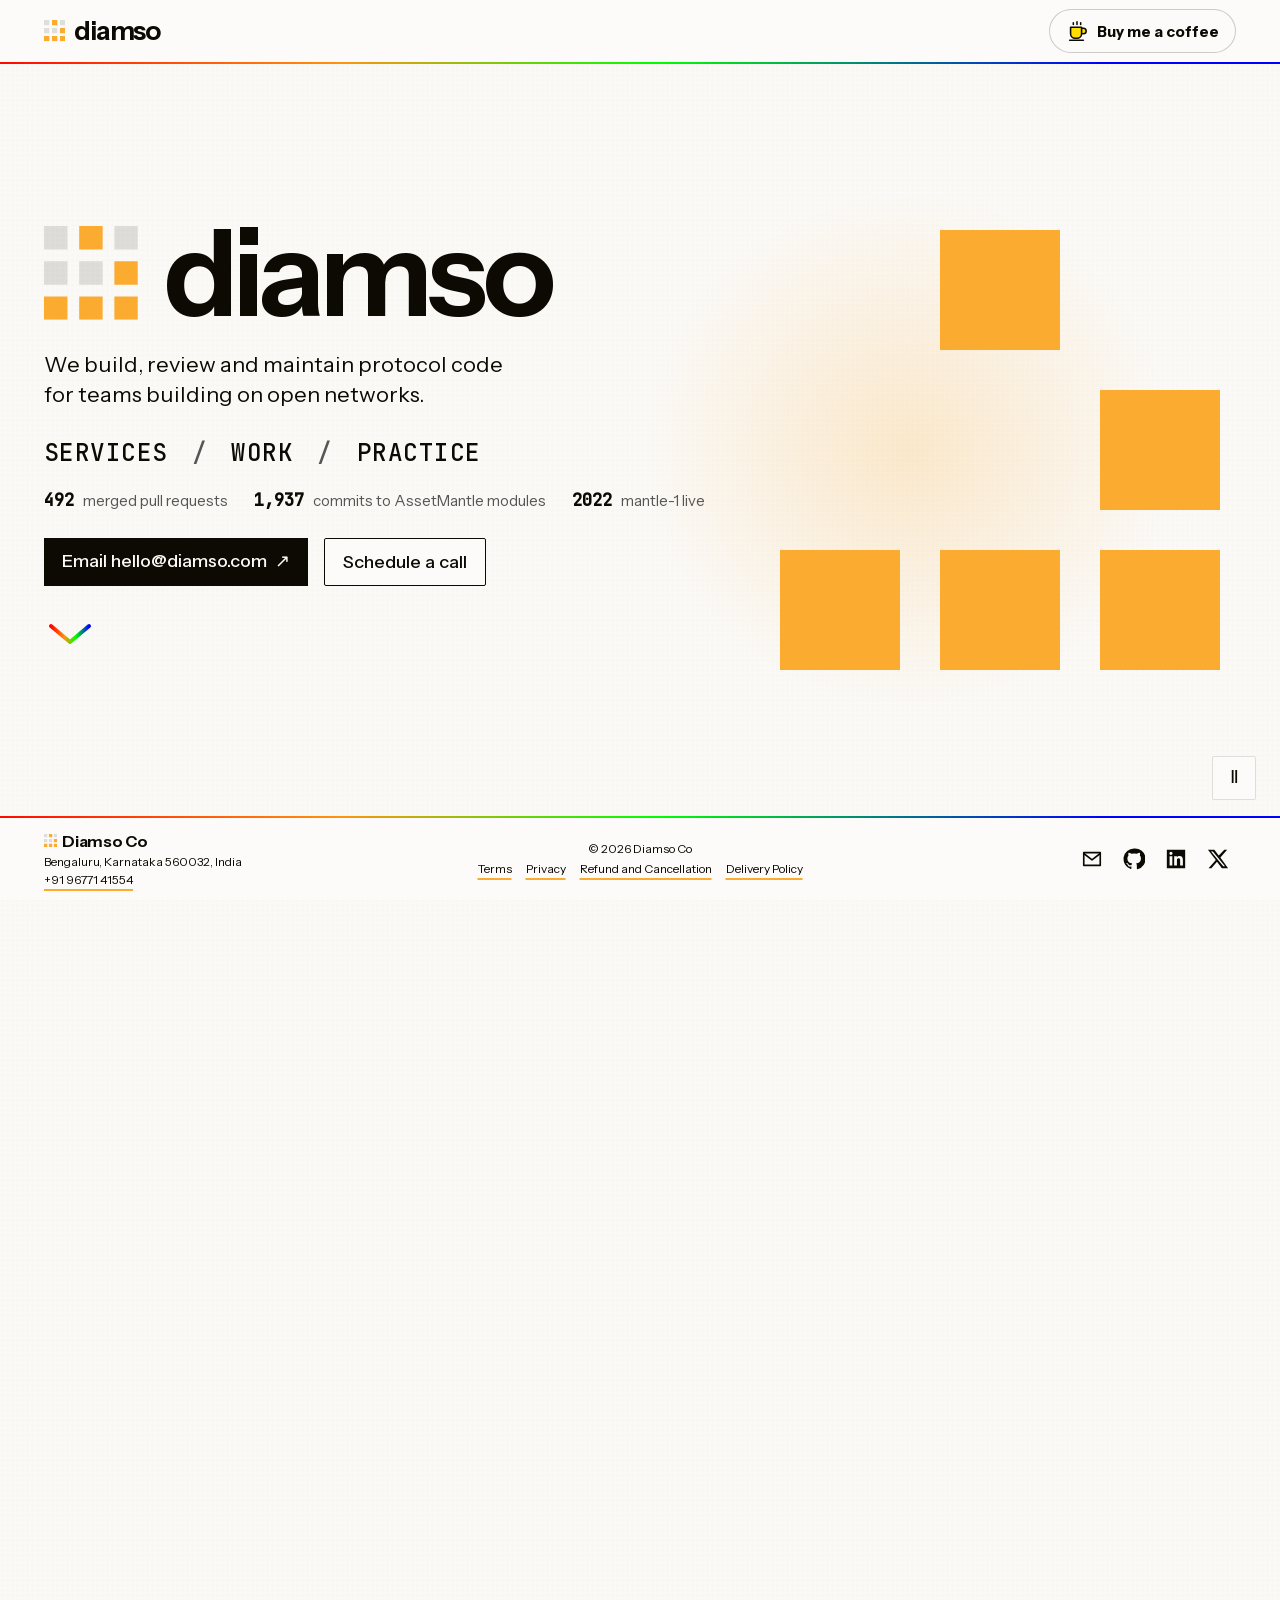
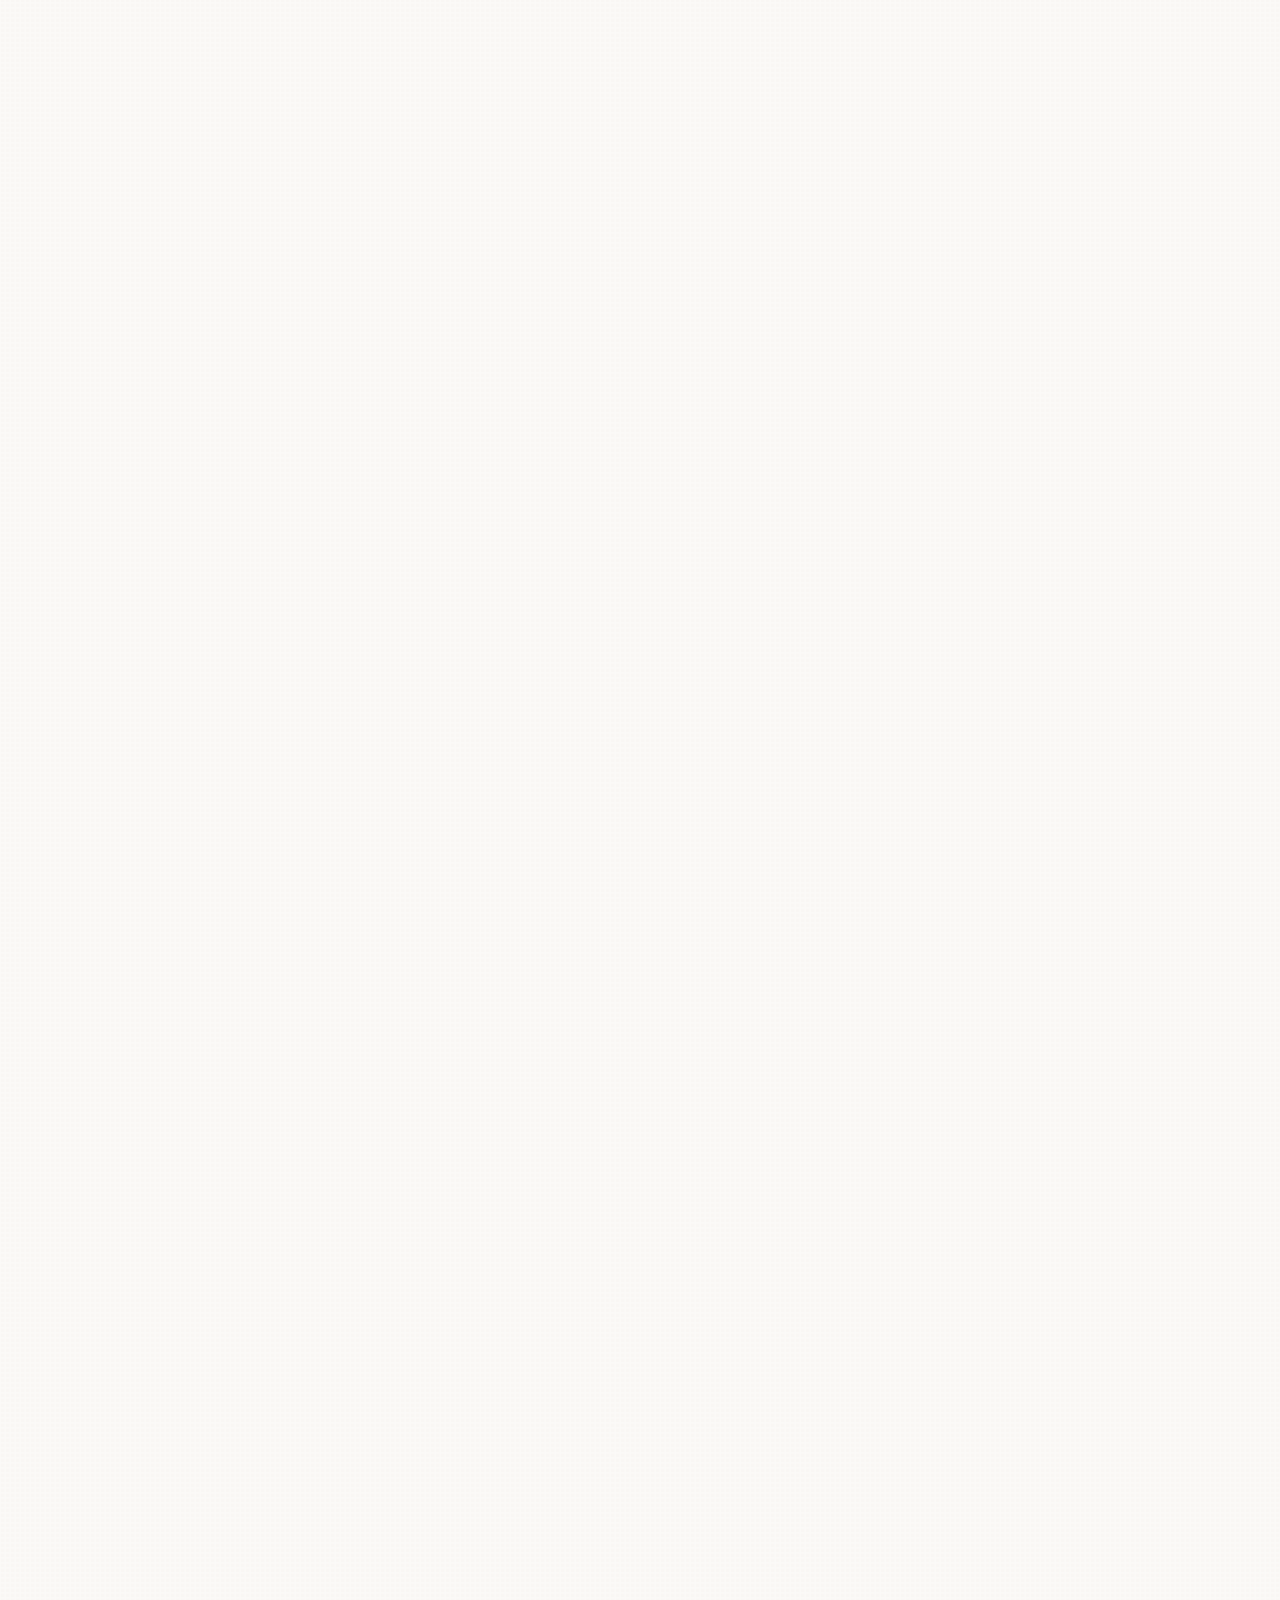
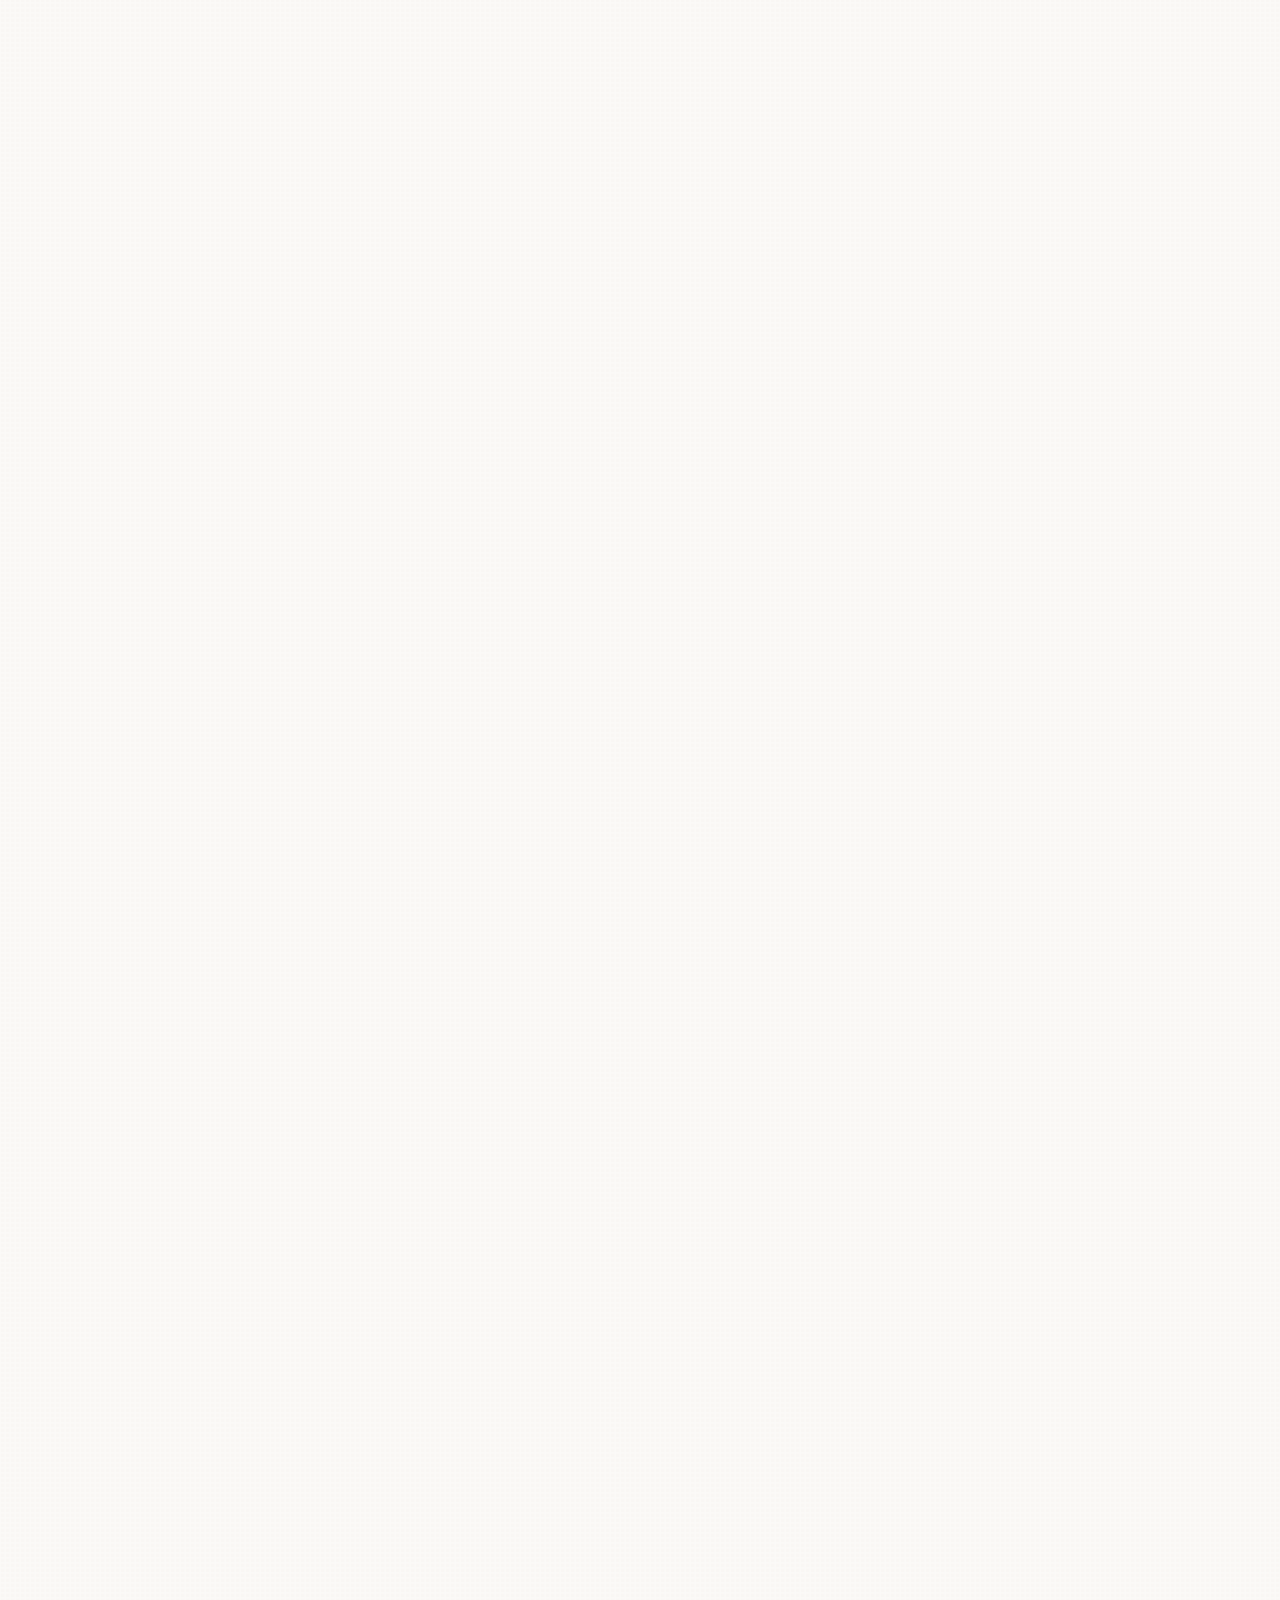
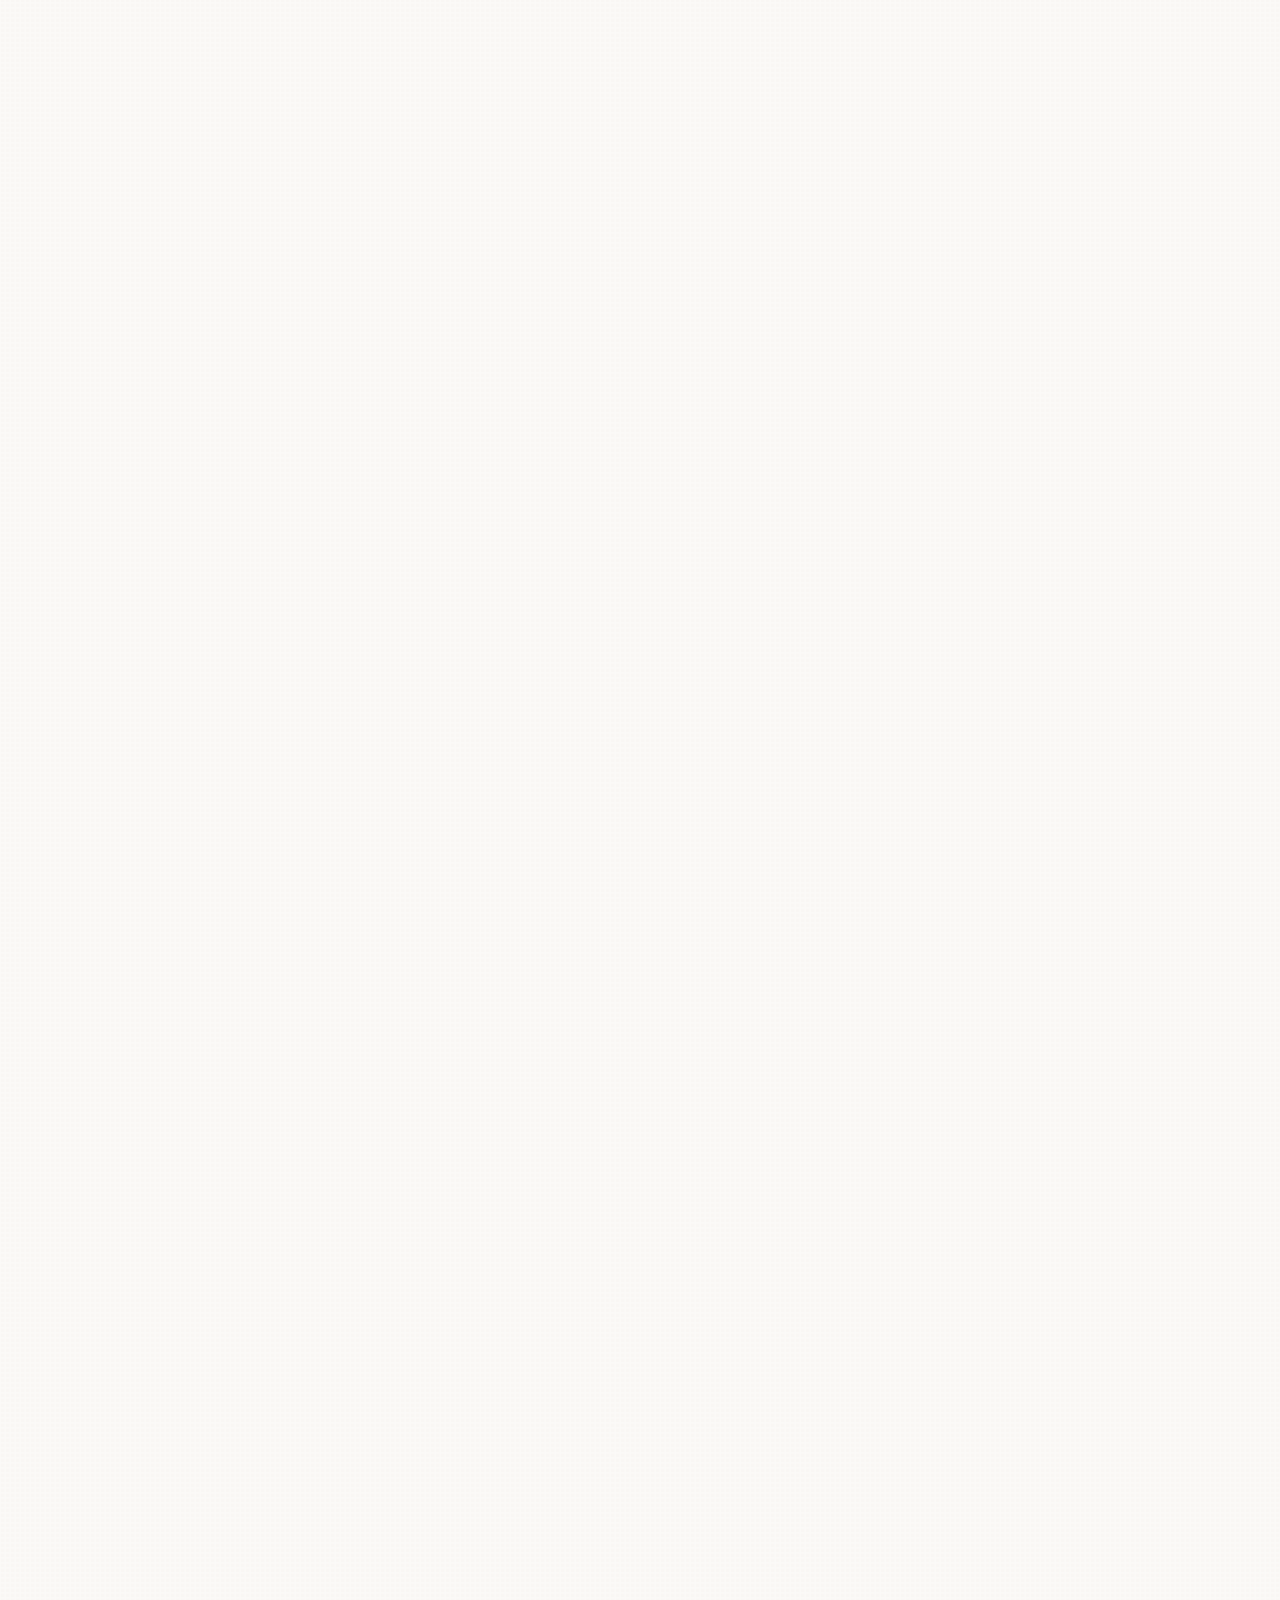
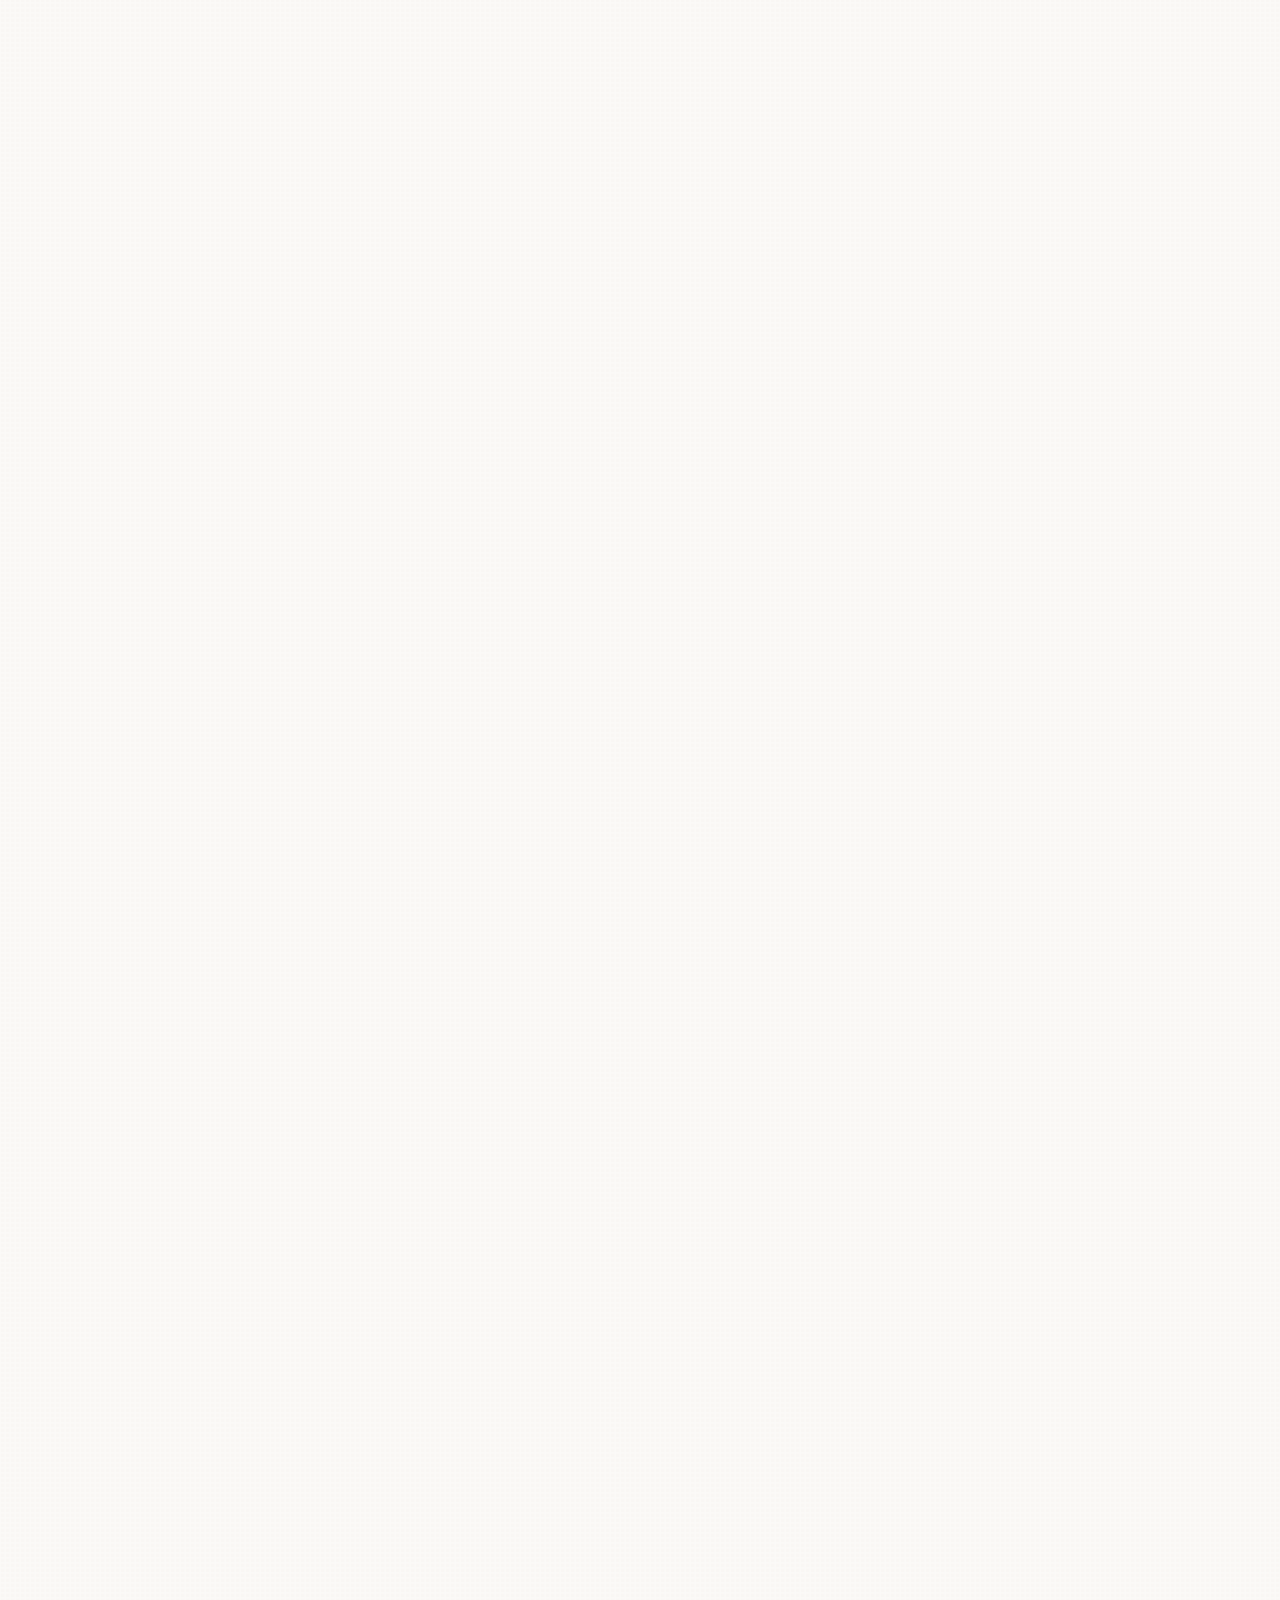
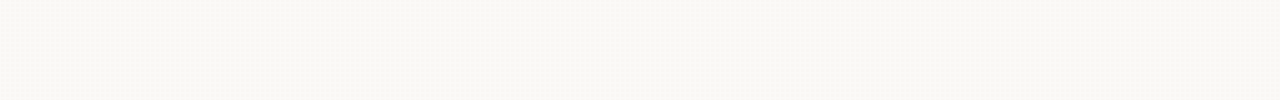
==== commit fb3f8273: "Round 10: four services, one logo, cube states and a Life landing Services are Consult, Advise, Buil" ====
--- a/index.html
+++ b/index.html
@@ -10,7 +10,7 @@
 <meta property="og:url" content="https://diamso.com/">
 <meta property="og:image" content="https://diamso.com/og.png">
 <meta name="twitter:card" content="summary_large_image">
-<link rel="icon" href="data:image/svg+xml,%3Csvg xmlns='http://www.w3.org/2000/svg' viewBox='0 0 3 3'%3E%3Cpath fill='%23FBAB30' d='M1 0h1v1H1zM2 1h1v1H2zM0 2h3v1H0z'/%3E%3C/svg%3E">
+<link rel="icon" href="data:image/svg+xml,%3Csvg xmlns='http://www.w3.org/2000/svg' viewBox='0 0 24 24'%3E%3Cpath fill='%230D0A03' fill-opacity='.12' d='M0 0h6v6H0zM18 0h6v6h-6zM0 9h6v6H0zM9 9h6v6H9z'/%3E%3Cpath fill='%23FBAB30' d='M9 0h6v6H9zM18 9h6v6h-6zM0 18h6v6H0zM9 18h6v6H9zM18 18h6v6h-6z'/%3E%3C/svg%3E">
 <link rel="preload" href="fonts/instrument-sans-latin.woff2" as="font" type="font/woff2" crossorigin="anonymous">
 <style>@font-face{font-family:'Instrument Sans';font-style:normal;font-weight:400 700;font-stretch:75% 100%;font-display:swap;src:url('fonts/instrument-sans-latin-ext.woff2') format('woff2');unicode-range:U+0100-02FF,U+0300-036F,U+1E00-1EFF,U+20A0-20AB,U+20AD-20C0,U+2113,U+2C60-2C7F,U+A720-A7FF;}
 @font-face{font-family:'Instrument Sans';font-style:normal;font-weight:400 700;font-stretch:75% 100%;font-display:swap;src:url('fonts/instrument-sans-latin.woff2') format('woff2');unicode-range:U+0000-00FF,U+2000-206F,U+20AC,U+2122,U+2191,U+2193,U+2212,U+FEFF,U+FFFD;}
@@ -25,6 +25,14 @@
 .dcube-sticker{display:block;width:84%;height:84%;box-shadow:inset 0 1px rgb(255 255 255/.12),inset 0 -1px rgb(13 10 3/.12)}
 @keyframes dcube-sway{from{transform:rotateX(-22deg) rotateY(20deg) rotateX(var(--face-x)) rotateY(var(--face-y))}to{transform:rotateX(-22deg) rotateY(36deg) rotateX(var(--face-x)) rotateY(var(--face-y))}}
 .dcube-sticker[data-white]{border:1px solid #d9d4c8;box-sizing:border-box;box-shadow:inset 0 1px rgb(255 255 255/.12),inset 0 -1px rgb(13 10 3/.12)}
+
+.dcube-spin{position:absolute;inset:0;transform-style:preserve-3d;animation:dcube-spin 26s linear infinite}
+@keyframes dcube-spin{from{transform:rotateX(0) rotateY(0)}to{transform:rotateX(360deg) rotateY(720deg)}}
+.dcube.classic .dcube-side{background:#111114;border:0;border-radius:9%}
+.dcube.classic .dcube-sticker{width:88%;height:88%;border-radius:16%;background-image:linear-gradient(145deg,rgb(255 255 255/.55) 0%,rgb(255 255 255/.1) 32%,rgb(255 255 255/0) 50%,rgb(0 0 0/.16) 100%);box-shadow:inset 0 0 0 1px rgb(0 0 0/.22)}
+.dcube.classic .dcube-sticker[data-white]{border:0;box-shadow:inset 0 0 0 1px rgb(0 0 0/.22)}
+.dcube.classic::after{width:60%;left:20%;height:6%;bottom:2%;background:#0d0a0326;box-shadow:0 6px 18px #0d0a0333;filter:blur(2px)}
+@media (prefers-reduced-motion:reduce){.dcube-spin{animation:none}}
 
 /* Diamso round 9. AssetMantle grid, MantleWorks shell and slides. Values marked "MantleWorks" or
    "AssetMantle" are copied from those sites' stylesheets. */
@@ -39,6 +47,7 @@
 button{font:inherit;color:inherit;cursor:pointer;border-radius:2px}
 a:focus-visible,button:focus-visible{outline:2px solid var(--ink);outline-offset:3px}
 [hidden]{display:none!important}
+body>.bmc{position:absolute}
 code{font:500 0.94em 'JetBrains Mono',monospace}
 .sr-only{position:absolute;width:1px;height:1px;padding:0;margin:-1px;overflow:hidden;clip:rect(0,0,0,0);border:0}
 .skip{position:fixed;top:-100px;left:16px;z-index:60;background:var(--paper);padding:12px}
@@ -46,20 +55,22 @@
 .shell{width:min(1240px,100%);margin-inline:auto;padding-inline:24px}
 
 /* AssetMantle background grid, exact: its 8px box.png tile drawn at 5px. */
-main{background-color:var(--paper);background-image:url(box.png);background-size:5px 5px;background-repeat:repeat;background-position:-200px}
+main{overflow-x:clip;background-color:var(--paper);background-image:url(box.png);background-size:5px 5px;background-repeat:repeat;background-position:-200px}
 
 /* MantleWorks header and footer: fixed, with a 2px rainbow rule. */
-.site-header{position:fixed;inset:0 0 auto;z-index:40;background:#FCFBF9eb}
+.site-header{position:fixed;inset:0 0 auto;z-index:40;background:#FCFBF9}
 .site-header .bar{width:min(1240px,100%);height:62px;margin-inline:auto;padding-inline:24px;display:flex;align-items:center;justify-content:space-between;gap:16px}
 .rule{height:2px;background:var(--rainbow)}
-.brand{display:inline-flex;align-items:center;gap:10px;font-size:26px;font-weight:650;letter-spacing:-.04em;text-decoration:none}
-.brand svg{display:block}
+.sprite{position:absolute;width:0;height:0;overflow:hidden}
+.mark{display:inline-block;flex:none;width:.82em;height:.82em;vertical-align:-.06em}
+.brand{display:inline-flex;align-items:center;gap:.32em;font-size:26px;font-weight:650;letter-spacing:-.04em;text-decoration:none}
+.footer-name{display:flex;align-items:center;gap:.32em}
 .coffee-slot{flex:none}
 /* Policy pages carry a plain link in place of the coffee panel, styled as the same pill. */
 .site-header a.bmc-button{display:inline-flex;align-items:center;gap:9px;height:44px;padding:6px 16px;border:1px solid #0D0A0333;border-radius:999px;background:var(--paper);font:700 15px/1.4 'Instrument Sans',sans-serif;text-decoration:none;transition:background-color .15s,transform .15s}
 .site-header a.bmc-button:hover{background:#FFDD00;transform:translateY(-2px)}
 .site-header a.bmc-button .bmc-cup{width:22px;height:22px;flex:none}
-.site-footer{position:fixed;inset:auto 0 0;z-index:40;background:#FCFBF9f2}
+.site-footer{position:fixed;inset:auto 0 0;z-index:40;background:#FCFBF9}
 .footer-bar{width:min(1240px,100%);height:82px;margin-inline:auto;padding-inline:24px;display:grid;grid-template-columns:1fr auto 1fr;align-items:center;gap:16px;font-size:12px;line-height:1.5}
 .footer-name{font-size:16px;font-weight:650;letter-spacing:-.02em}
 .footer-centre{text-align:center}
@@ -93,11 +104,19 @@
 
 /* Landing */
 .hero{overflow:hidden;isolation:isolate}
+.hero::before{content:'';position:absolute;z-index:-1;top:10%;right:0;width:58%;height:80%;background:radial-gradient(closest-side,#FBAB3038,transparent 72%);pointer-events:none}
 #hero-life{position:absolute;inset:0;width:100%;height:100%;display:block}
 .hero-copy{position:relative;z-index:1}
 .hero-copy>*{width:fit-content;max-width:100%}
-.wordmark{font-size:clamp(68px,9.4vw,136px);font-weight:650;line-height:.9;letter-spacing:-.05em}
-.wordmark span{background:linear-gradient(90deg,#ff0000,#ff930f 38%,#00ff00 68%,#0000ff);-webkit-background-clip:text;background-clip:text;-webkit-text-fill-color:transparent;color:transparent}
+.wordmark{display:flex;align-items:center;gap:.22em;font-size:clamp(68px,9.4vw,136px);font-weight:650;line-height:.9;letter-spacing:-.05em}
+.wordmark .mark{width:.78em;height:.78em}
+.hero-proof{display:flex;flex-wrap:wrap;gap:6px 26px;margin-top:22px;font-size:15px;color:var(--graphite)}
+.hero-proof a{text-decoration:none}
+.hero-proof a:hover{color:var(--ink)}
+.hero-proof strong{font:600 17px 'JetBrains Mono',monospace;color:var(--ink);margin-right:6px}
+.hero-actions{display:flex;flex-wrap:wrap;align-items:center;gap:12px 16px;margin-top:26px}
+.hero-email{display:inline-flex;align-items:center;gap:8px;min-height:48px;padding:10px 18px;background:var(--ink);color:var(--paper);font-weight:500;text-decoration:none;transition:transform .25s var(--ease)}
+.hero-email:hover{transform:translateY(-2px)}
 .hero-line{margin-top:22px;max-width:34ch;font-size:clamp(20px,1.7vw,25px);line-height:1.4}
 .hero-links{margin-top:28px;font:500 clamp(17px,1.9vw,27px)/1.2 'JetBrains Mono',monospace;letter-spacing:.02em;text-transform:uppercase}
 .hero-links a{text-decoration:none}
@@ -110,8 +129,14 @@
 
 /* What we do */
 .services{display:grid;grid-template-columns:minmax(0,1.15fr) minmax(0,1fr);grid-template-rows:repeat(3,auto);gap:0 56px;margin-top:28px;padding:0;list-style:none}
-.service{padding:18px 0;border-top:1px solid var(--rule)}
+.service{display:grid;grid-template-columns:52px minmax(0,1fr);column-gap:18px;align-items:start;align-content:start;margin-inline:-14px;padding:18px 14px;border-top:1px solid var(--rule)}
 .service-calls{grid-row:1/4}
+.service>*:not(.glyph){grid-column:2}
+.glyph{--c:var(--life);grid-row:1/span 2;justify-self:center;display:block;width:52px;height:auto;max-height:60px;margin-top:2px;overflow:visible}
+.glyph .cubelet{transition:transform .7s cubic-bezier(.34,1.56,.64,1) calc(var(--i,0) * 50ms)}
+.service{transition:transform .35s var(--ease),box-shadow .35s var(--ease),background-color .35s}
+.service:hover{transform:translateY(-4px);background-color:#fff;border-radius:12px;box-shadow:0 18px 40px -18px #FBAB3073,0 2px 6px #0D0A030F}
+.service:hover .glyph .cubelet[style]{transform:translateY(-7px)}
 .service h3{font-size:21px;font-weight:650;letter-spacing:-.01em}
 .service p{margin-top:6px;color:var(--graphite);max-width:52ch}
 .call-options{display:flex;gap:10px;margin-top:18px}
@@ -123,58 +148,74 @@
 .quote-line{display:flex;flex-wrap:wrap;align-items:center;gap:12px 20px;margin-top:24px;color:var(--graphite)}
 .quote-line a{color:var(--ink)}
 
-/* The challenge, with MantleWorks' three turning squares */
+/* The challenge: one cube acts out the active risk */
+@property --c{syntax:'<color>';inherits:true;initial-value:#B3AFA8}
+:is(.work-cube,.risk-cube) .cubelet{--c:#B3AFA8;transition:transform .6s cubic-bezier(.2,.8,.2,1) calc(var(--i,0) * 18ms),--c .5s}
+.risk-art{position:relative;display:grid;place-items:center}
+.risk-art::before{content:'';position:absolute;inset:10% 14%;border-radius:50%;background:radial-gradient(closest-side,#FBAB30,transparent);opacity:.22;filter:blur(26px)}
+.risk-cube{position:relative;display:block;width:min(100%,440px);height:auto;overflow:visible}
+.challenge[data-active="0"] .c202{--c:var(--life);transform:translate(14px,-46px)}
+.challenge[data-active="1"] .x2{--c:#FCFBF9;transform:translate(26px,15px)}
+.challenge[data-active="2"] .z2{--c:var(--life);transform:translate(-22px,-18px)}
 .challenge{display:grid;grid-template-columns:minmax(0,5fr) minmax(0,6fr);gap:64px;align-items:center}
-.squares svg{display:block;width:min(400px,100%);height:auto;margin-inline:auto;overflow:visible}
-.sq{fill:none;stroke-width:5;transition:transform 1s var(--ease)}
-.sq-1{transform:rotate(17deg)}.sq-2{transform:rotate(45.3deg)}.sq-3{transform:rotate(73.2deg)}
 [data-active="1"] .sq-1{transform:rotate(45.3deg)}[data-active="1"] .sq-2{transform:rotate(73.2deg)}[data-active="1"] .sq-3{transform:rotate(17deg)}
 [data-active="2"] .sq-1{transform:rotate(73.2deg)}[data-active="2"] .sq-2{transform:rotate(17deg)}[data-active="2"] .sq-3{transform:rotate(45.3deg)}
-.tablist{display:flex;flex-wrap:wrap;gap:8px}
-.challenge .tablist{margin-top:28px}
-.challenge [role="tab"]{min-height:44px;padding:8px 16px;border:1px solid var(--rule);background:var(--paper);font-weight:500}
-.challenge [role="tab"][aria-selected="true"]{border-color:var(--ink);box-shadow:inset 0 -3px 0 var(--life)}
-.challenge [role="tabpanel"]{margin-top:22px;max-width:38ch;min-height:4.2em;font-size:clamp(20px,1.8vw,25px);line-height:1.4}
+.risks{display:grid;gap:10px;margin-top:26px;padding:0;list-style:none}
+.risks li{padding:14px 18px;border-left:3px solid var(--rule);transition:border-color .5s,background .5s}
+.risks li.is-active{border-left-color:var(--life);background:#FBAB3012}
+.risks .item-select{display:flex;align-items:baseline;gap:12px;padding:0;border:0;background:none;font-size:21px;font-weight:600;text-align:left}
+.risk-num{font:500 14px 'JetBrains Mono',monospace;color:var(--graphite)}
+.risks p{margin-top:4px;padding-left:26px;max-width:46ch;color:var(--graphite)}
 
 /* Work, after MantleWorks' Containerized slide */
 .work{display:grid;grid-template-columns:minmax(0,1fr) minmax(0,1fr);gap:48px;align-items:center}
 .work-art{position:relative;display:grid;place-items:center}
-.work-art::before{content:'';position:absolute;inset:8% 12%;border-radius:50%;background:radial-gradient(closest-side,var(--c),transparent);opacity:.32;filter:blur(24px);transform:scale(.6);transition:transform 1s var(--ease) .5s,background .4s}
+.work-art::before{content:'';position:absolute;inset:4% 6%;border-radius:50%;background:radial-gradient(closest-side,var(--c),transparent);opacity:.45;filter:blur(24px);transform:scale(.6);transition:transform 1s var(--ease) .5s,background .4s}
 .work.is-out .work-art::before{transform:scale(1)}
-.work-cube{position:relative;display:block;width:min(100%,500px);height:auto;overflow:visible}
-.cube-front{transition:transform 1s var(--ease) .5s}
-.work.is-out .cube-front{transform:translate(28px,16px)}
-.work-copy [role="tabpanel"]{min-height:250px;margin-top:22px}
-.work-copy h3{font-size:clamp(32px,3vw,42px);font-weight:700;line-height:1.05;letter-spacing:-.03em}
-.work-year{margin-top:4px;font:500 15px 'JetBrains Mono',monospace;color:var(--graphite)}
-.work-body{margin-top:14px;max-width:44ch;font-size:19px}
-.work-stat{display:flex;align-items:center;gap:16px;width:fit-content;max-width:440px;margin-top:18px;padding:12px 18px;border:1px solid var(--c);border-radius:8px;font-size:15px;color:var(--graphite)}
-.work-stat strong{font:700 22px 'JetBrains Mono',monospace;color:var(--ink)}
-.work-link{display:inline-block;margin-top:16px}
-.work-tabs{display:grid;grid-template-columns:repeat(3,max-content);margin-top:22px;gap:2px 28px}
-.work-tabs [role="tab"]{display:inline-flex;align-items:center;gap:8px;min-height:36px;padding:4px 0;border:0;background:none;font-size:15px;color:var(--graphite)}
-.diamond{width:10px;height:10px;background:var(--c);transform:rotate(45deg);opacity:.45;transition:transform .5s ease-in-out,opacity .5s}
-.work-tabs [aria-selected="true"]{color:var(--ink);font-weight:650}
-.work-tabs [aria-selected="true"] .diamond{opacity:1;transform:rotate(45deg) scale(1.45)}
+.work-cube{position:relative;display:block;width:min(100%,520px);height:auto;overflow:visible}
+.work[data-active="0"] .x2,.work[data-active="1"] .z2,.work[data-active="2"] .c202,.work[data-active="3"] .y2,.work[data-active="4"] .z2,.work[data-active="5"] :is(.x2,.y2){--c:inherit}
+.work.is-out[data-active="0"] .x2{transform:translate(30px,17px)}
+.work.is-out[data-active="1"] .z2{transform:translate(0,-30px)}
+.work.is-out[data-active="2"] .c202{transform:translate(14px,-46px)}
+.work.is-out[data-active="3"] .y2{transform:translate(-30px,17px)}
+.work.is-out[data-active="4"] .z2{transform:translate(-24px,-20px)}
+.work.is-out[data-active="5"] .x2{transform:translate(30px,17px)}
+.work.is-out[data-active="5"] .y2{transform:translate(-30px,17px)}
+.work.is-out[data-active="5"] .x2.y2{transform:translate(0,34px)}
+.projects{display:grid;gap:4px;margin-top:20px;padding:0;list-style:none}
+.projects li{display:grid;grid-template-columns:minmax(0,1fr) auto;align-items:center;gap:2px 16px;padding:10px 14px;border-left:3px solid transparent;transition:border-color .5s,background .5s}
+.projects li.is-active{border-left-color:var(--c);background:color-mix(in srgb,var(--c) 9%,transparent)}
+.projects .item-select{display:flex;align-items:baseline;gap:10px;padding:0;border:0;background:none;text-align:left}
+.diamond{align-self:center;width:10px;height:10px;background:var(--c);transform:rotate(45deg);transition:transform .5s ease-in-out}
+.projects li.is-active .diamond{transform:rotate(45deg) scale(1.45)}
+.work-name{font-size:20px;font-weight:650}
+.work-year{font:500 14px 'JetBrains Mono',monospace;color:var(--graphite)}
+.work-body{grid-column:1;font-size:15px;color:var(--graphite);max-width:52ch}
+.work-stat{grid-column:1;font-size:14px;color:var(--graphite)}
+.work-stat strong{font:700 15px 'JetBrains Mono',monospace;color:var(--ink)}
+.work-link{grid-column:2;grid-row:1;font-size:15px;white-space:nowrap}
 
 /* Pull requests, after MantleWorks' Assetization carousel */
-.pulls{display:grid;grid-template-columns:minmax(280px,4fr) minmax(0,7fr);gap:24px 64px;align-items:start}
-.pulls-head{grid-column:1/-1;display:grid;grid-template-columns:1fr auto;align-items:end;gap:0 24px}
+.pulls-head{display:grid;grid-template-columns:1fr auto;align-items:end;gap:0 24px}
 .pulls-head .slide-lead{grid-column:1}
 .all-github{grid-row:1;grid-column:2;white-space:nowrap}
-.pull-list{flex-direction:column;flex-wrap:nowrap;gap:0}
-.pull-list [role="tab"]{display:flex;justify-content:space-between;align-items:baseline;gap:12px;min-height:44px;padding:9px 14px;border:0;border-left:3px solid transparent;background:none;text-align:left}
-.pull-list [role="tab"][aria-selected="true"]{border-left-color:var(--life);background:#FBAB3014}
-.pull-list [role="tab"] code{overflow-wrap:anywhere;min-width:0}
-.pull-year{flex:none;font-size:13px;color:var(--graphite)}
-.pull-panels{padding-top:6px}
-.pull-what{max-width:22ch;font-size:clamp(28px,2.7vw,40px);font-weight:600;line-height:1.12;letter-spacing:-.025em}
-.pull-facts{display:grid;grid-template-columns:auto minmax(0,1fr);gap:24px 48px;margin-top:28px}
-.pull-facts dt{font:500 13px 'JetBrains Mono',monospace;letter-spacing:.06em;text-transform:uppercase;color:var(--graphite)}
-.pull-facts dd{margin-top:6px;font-size:22px;font-weight:600}
-.change{display:block;width:min(320px,100%);height:8px;margin-top:10px;background:#0D0A0314}
-.change>span{display:block;height:100%;background:var(--life)}
-.pull-link{display:inline-block;margin-top:28px}
+.pull-rows{display:grid;margin-top:20px;padding:0;list-style:none}
+.pull-rows li{display:grid;grid-template-columns:minmax(0,1fr) 96px 150px 32px;align-items:center;gap:6px 20px;padding:9px 14px;border-top:1px solid var(--rule);border-left:3px solid transparent;transition:border-color .5s,background .5s}
+.pull-rows li.is-active{border-left-color:var(--life);background:#FBAB3012}
+.pull-rows .item-select{display:grid;grid-template-columns:minmax(0,340px) minmax(0,1fr);align-items:baseline;gap:4px 18px;padding:0;border:0;background:none;text-align:left}
+.pull-rows code{font-size:14px;overflow-wrap:anywhere;min-width:0}
+.pull-what{font-size:16px}
+.pull-rows time{font:500 13px 'JetBrains Mono',monospace;color:var(--graphite);white-space:nowrap}
+.pull-lines{display:flex;align-items:center;gap:10px;font:500 13px 'JetBrains Mono',monospace}
+.change-count{flex:none;width:4.5ch;text-align:right}
+.change{display:block;flex:1;height:6px;background:#0D0A0314}
+.change>span{display:block;height:100%;background:var(--life);transform-origin:left}
+.pull-rows li.is-active .change>span{animation:bar-grow .9s cubic-bezier(.2,.8,.2,1)}
+@keyframes bar-grow{from{transform:scaleX(0)}}
+@property --n{syntax:'<integer>';inherits:true;initial-value:0}
+.pull-rows li{--n:calc(sibling-index() - 1)}
+@media (prefers-reduced-motion:no-preference){.pulls:not(.is-seen) .change>span{transform:scaleX(0)}.pulls.is-seen .change>span{animation:bar-grow 1s cubic-bezier(.2,.8,.2,1) both;animation-delay:calc(var(--n) * 70ms)}}
+.pull-link{justify-self:end;text-decoration:none;font-size:18px}
 
 /* Practice: engagements, the cube, the framework */
 .practice .slide-title{margin-inline:auto}
@@ -182,28 +223,30 @@
 .practice-art{align-self:center}
 .engagements{margin-top:14px;padding:0;list-style:none}
 .engagements li{padding:7px 0;font-size:21px}
-.practice-art{position:relative;display:grid;place-items:center;height:min(380px,42dvh);overflow:clip}
+.engagements span{margin-left:6px;font-size:15px;color:var(--graphite)}
+.practice-art{position:relative;display:grid;place-items:center;height:min(460px,50dvh)}
 .practice-art>*{grid-area:1/1}
 .practice-art>#practice-cube{max-width:100%;max-height:100%}
 .static-cube{width:min(280px,100%);height:auto}
 .has-cube>.static-cube{visibility:hidden}
-.steps{display:flex;flex-direction:column;margin-top:14px}
+.steps{position:relative;display:flex;flex-direction:column;margin-top:14px;padding-bottom:4.6em}
 .steps button{display:flex;gap:12px;align-items:flex-start;width:100%;min-height:44px;padding:7px 0;border:0;background:none;text-align:left}
 .step-marker{position:relative;flex:none;width:34px;padding-left:16px;font:500 14px/1.9 'JetBrains Mono',monospace;color:var(--graphite)}
-.step-marker::before{content:'';position:absolute;top:8px;left:0;width:10px;height:10px;background:var(--face);border:1px solid #0D0A0326;opacity:.3;transition:opacity .4s,transform .4s}
+.step-marker::before{content:'';position:absolute;top:8px;left:0;width:10px;height:10px;background:var(--face);border:1px solid #0D0A0366;opacity:.55;transition:opacity .4s,transform .4s}
 .steps button.is-lit .step-marker::before{opacity:1;transform:rotate(-45deg)}
 .step-text strong{display:block;font-size:21px;font-weight:500}
-.step-text span{display:block;max-height:0;overflow:hidden;opacity:0;font-size:15px;line-height:1.4;color:var(--graphite);transition:max-height .5s var(--ease),opacity .4s}
-.steps button[aria-checked="true"] .step-text span{max-height:4.5em;opacity:1;margin-top:2px}
+.step-text span{position:absolute;left:46px;right:0;top:calc(100% - 4.2em);display:block;opacity:0;font-size:15px;line-height:1.4;color:var(--graphite);pointer-events:none;transition:opacity .15s}
+.steps button[aria-checked="true"] .step-text span{opacity:1;transition:opacity .3s ease .15s}
 
 /* About */
 .about-layout{display:grid;grid-template-columns:minmax(0,6fr) minmax(0,5fr);gap:56px;align-items:center;margin-top:24px}
 .about-copy{display:grid;gap:16px;max-width:48ch;font-size:20px;line-height:1.55}
 .repos{display:flex;flex-wrap:wrap;align-items:baseline;gap:4px 16px;font-size:16px}
 .repos a{font:500 15px 'JetBrains Mono',monospace}
-.proof{display:grid;grid-template-columns:repeat(2,minmax(0,1fr));gap:32px 32px}
-.digits{display:block;height:52px;width:auto;max-width:100%;margin-bottom:10px}
+.proof{display:grid;grid-template-columns:repeat(2,minmax(0,1fr));gap:32px 56px}
+.digits{display:block;height:auto;width:auto;max-width:100%;margin-bottom:10px}
 .proof-number,.proof p{display:block;font-size:15px;color:var(--graphite)}
+.proof-number{position:absolute;width:1px;height:1px;overflow:hidden;clip-path:inset(50%)}
 .proof-source{display:inline-block;margin-top:8px;font-size:15px}
 
 /* Talks and press */
@@ -213,7 +256,7 @@
 .video-play{display:block;width:100%;padding:0;border:0;background:none;text-align:left}
 .poster{position:relative;display:grid;place-items:center;aspect-ratio:16/9;overflow:hidden;border:1px solid var(--rule);background:var(--paper)}
 .poster img{width:100%;height:100%;object-fit:cover;object-position:center}
-.play{position:absolute;z-index:1;display:grid;place-items:center;width:52px;height:52px;border-radius:50%;background:#FCFBF9e6;font-size:18px;transition:transform .3s var(--ease)}
+.play{position:absolute;z-index:1;display:grid;place-items:center;width:52px;height:52px;border-radius:50%;background:#0D0A03;color:#FCFBF9;font-size:18px;transition:transform .3s var(--ease)}
 .video-play:hover .play{transform:scale(1.08)}
 .video-title,.video-meta{display:block;margin-top:8px;line-height:1.35}
 .video-title{font-size:16px;font-weight:500}
@@ -235,6 +278,7 @@
 .directory h3{font-size:16px;font-weight:650}
 .directory ul{margin-top:4px;padding:0;list-style:none;font-size:15px;line-height:1.75}
 
+.services-only{margin-top:6px;font-size:14px;color:var(--graphite)}
 /* Policy pages reuse the header and footer, and scroll their footer */
 .policy{max-width:780px;padding-top:calc(var(--header-h) + 48px);padding-bottom:64px}
 .policy h1{font-size:2rem;font-weight:700;letter-spacing:-.015em}
@@ -249,14 +293,14 @@
 /* Desktop screens tall enough for a whole slide: MantleWorks' mandatory snap and fixed slides */
 @media (min-width:900px) and (min-height:880px){
 html{scroll-snap-type:y mandatory}
-.slide{height:100dvh;overflow:clip}
+.slide{height:100dvh;overflow:clip;overflow-clip-margin:64px}
 }
 
 /* MantleWorks slide zoom, in place, only when motion is welcome and scroll timelines exist */
-@media (prefers-reduced-motion:no-preference){@supports (animation-timeline:view()){@media (min-width:900px) and (min-height:880px){.slide:not(.hero)>.shell{animation:slide-zoom linear both;animation-timeline:view();animation-range:cover 0% cover 100%}}@keyframes slide-zoom{0%{opacity:0;transform:scale(.72);filter:blur(20px)}38%,62%{opacity:1;transform:none;filter:none}100%{opacity:0;transform:scale(1.28);filter:blur(14px)}}}}
+@media (prefers-reduced-motion:no-preference){@supports (animation-timeline:view()){@media (min-width:900px) and (min-height:880px){.slide:not(.hero)>.shell{will-change:transform,opacity;animation:slide-zoom linear both;animation-timeline:view();animation-range:cover 0% cover 100%}}@keyframes slide-zoom{0%{opacity:0;transform:scale(0)}35%,65%{opacity:1;transform:none}100%{opacity:0;transform:scale(1.5)}}}}
 
 @media (prefers-reduced-motion:reduce){html{scroll-behavior:auto}*,::before,::after{transition-duration:.01ms!important;animation:none!important}}
-@media (forced-colors:active){.slide-title,.wordmark span{-webkit-text-fill-color:CanvasText;color:CanvasText;background:none}}
+@media (forced-colors:active){.slide-title{-webkit-text-fill-color:CanvasText;color:CanvasText;background:none}}
 
 /* Below 900px wide: slides grow with their content, columns stack */
 @media (max-width:899px){
@@ -268,19 +312,26 @@
 .footer-icons{grid-area:icons}.footer-icons a{width:32px;height:32px}
 .shell{padding-inline:20px 44px}
 .hero .hero-copy{margin-block:28px auto}
-#hero-life{top:auto;bottom:var(--footer-h);height:36%}
+.hero{flex-direction:column}
+#hero-life{position:relative;inset:auto;order:1;flex:1 0 220px;width:100%;height:auto}
 .slide-nav{right:6px}
 .services,.challenge,.work,.pulls,.about-layout,.contact-grid{grid-template-columns:minmax(0,1fr)}
 .service-calls{grid-row:auto}
 .services{gap:0}
 .call-options{flex-wrap:wrap}
-.challenge{gap:24px}.squares svg{width:200px}
-.work{gap:12px}.work-cube{width:min(320px,100%)}.work-copy [role="tabpanel"]{min-height:0}
+.challenge{gap:24px}.risk-cube{width:min(240px,100%)}
+.work{gap:12px}
+.work-art,.risk-art{position:sticky;top:calc(var(--header-h) + 4px);z-index:2;align-self:start;background:var(--paper)}
+.hero::before{display:none}
+.work-link{grid-column:1;grid-row:auto;justify-self:start}
 .pulls-head{grid-template-columns:1fr}.all-github{grid-row:auto;grid-column:1;margin-top:8px}
 .practice-layout{grid-template-columns:minmax(0,1fr);gap:24px}
 .practice-art{order:-1;height:220px}
 .practice-col:first-child{order:1}
-.work-tabs{grid-template-columns:repeat(2,max-content)}
+.pull-rows li{grid-template-columns:minmax(0,1fr) auto;}
+.pull-rows .item-select{grid-template-columns:minmax(0,1fr)}
+.pull-rows time{grid-column:1}
+.pull-lines{grid-column:1/-1}
 .engagements li{padding:4px 0;font-size:18px}
 .work-cube{width:min(250px,100%)}
 .practice .slide-title{margin-inline:0}
@@ -289,6 +340,7 @@
 .directory{grid-template-columns:repeat(2,minmax(0,1fr))}
 }
 @media (max-width:600px){
+.slide-nav{display:none}
 body{font-size:17px}
 .slide-nav button::before{width:12px;height:12px}
 .wordmark{font-size:64px}
@@ -296,9 +348,10 @@
 .call-options .calls-button{min-width:0;flex-basis:100%}
 .video-list{grid-template-columns:minmax(0,1fr)}
 .brand{font-size:20px;gap:6px}
-.brand svg{width:20px;height:20px}
+
 .site-header .bar{padding-inline:12px;gap:8px}
-:root{--footer-h:112px}
+:root{--footer-h:0px}
+.site-footer{position:static}
 .footer-bar{height:110px}
 }
 </style>
@@ -307,18 +360,8 @@
 <a class="skip" href="#main">Skip to content</a>
 <header class="site-header">
 <div class="bar">
-<a class="brand" href="#hero" aria-label="Diamso home">diamso <svg id="logo-mark" viewBox="0 0 32 32" width="24" height="24" aria-hidden="true">
-<rect width="32" height="32" fill="#FCFBF9"/>
-<rect x="1" y="1" width="8" height="8" rx="1" fill="#FFDE1F" stroke="#0D0A03" stroke-opacity=".18"/>
-<rect x="11" y="1" width="8" height="8" rx="1" fill="#FFDE1F" stroke="#0D0A03" stroke-opacity=".18"/>
-<rect x="21" y="1" width="8" height="8" rx="1" fill="#FFDE1F" stroke="#0D0A03" stroke-opacity=".18"/>
-<rect x="1" y="11" width="8" height="8" rx="1" fill="#FFDE1F" stroke="#0D0A03" stroke-opacity=".18"/>
-<rect x="11" y="11" width="8" height="8" rx="1" fill="#FFDE1F" stroke="#0D0A03" stroke-opacity=".18"/>
-<rect x="21" y="11" width="8" height="8" rx="1" fill="#FFDE1F" stroke="#0D0A03" stroke-opacity=".18"/>
-<rect x="1" y="21" width="8" height="8" rx="1" fill="#FFDE1F" stroke="#0D0A03" stroke-opacity=".18"/>
-<rect x="11" y="21" width="8" height="8" rx="1" fill="#FFDE1F" stroke="#0D0A03" stroke-opacity=".18"/>
-<rect x="21" y="21" width="8" height="8" rx="1" fill="#FFDE1F" stroke="#0D0A03" stroke-opacity=".18"/>
-</svg></a>
+<svg class="sprite" width="0" height="0" aria-hidden="true" focusable="false"><defs><linearGradient id="cube-gloss" x1="0" y1="0" x2=".6" y2="1"><stop offset="0" stop-color="#fff" stop-opacity=".42"/><stop offset=".45" stop-color="#fff" stop-opacity=".06"/><stop offset="1" stop-color="#fff" stop-opacity="0"/></linearGradient></defs><symbol id="diamso-mark" viewBox="0 0 24 24"><path fill="#0D0A03" fill-opacity=".12" d="M0 0h6v6H0zM18 0h6v6h-6zM0 9h6v6H0zM9 9h6v6H9z"/><path fill="#FBAB30" d="M9 0h6v6H9zM18 9h6v6h-6zM0 18h6v6H0zM9 18h6v6H9zM18 18h6v6h-6z"/></symbol></svg>
+<a class="brand" href="#hero" aria-label="Diamso home"><svg class="mark" viewBox="0 0 24 24" aria-hidden="true" focusable="false"><use href="#diamso-mark"/></svg><span>diamso</span></a>
 <div class="coffee-slot" id="coffee"><style>
 :root { color-scheme: light; }
 html:has(dialog[open]) { overflow: hidden; }
@@ -418,8 +461,8 @@
 <div class="rule" aria-hidden="true"></div>
 </header>
 <nav class="slide-nav" aria-label="Slides">
+<button type="button" data-slide="challenge" style="--dot:#E10F15" aria-label="The challenge"><span class="slide-name">The challenge</span></button>
 <button type="button" data-slide="services" style="--dot:#F7741A" aria-label="What we do"><span class="slide-name">What we do</span></button>
-<button type="button" data-slide="challenge" style="--dot:#E10F15" aria-label="The challenge"><span class="slide-name">The challenge</span></button>
 <button type="button" data-slide="work" style="--dot:#FFDE1F" aria-label="Work"><span class="slide-name">Work</span></button>
 <button type="button" data-slide="pulls" style="--dot:#19CF19" aria-label="Pull requests"><span class="slide-name">Pull requests</span></button>
 <button type="button" data-slide="practice" style="--dot:#2A61D5" aria-label="Practice"><span class="slide-name">Practice</span></button>
@@ -431,21 +474,37 @@
 <section id="hero" class="slide hero" aria-labelledby="hero-title">
 <canvas id="hero-life" aria-hidden="true"></canvas>
 <div class="shell hero-copy">
-<h1 id="hero-title" class="wordmark">diam<span>so</span></h1>
-<p class="hero-line">We build, review and audit protocol code, libraries and developer tools for teams building on open networks.</p>
+<h1 id="hero-title" class="wordmark"><svg class="mark" viewBox="0 0 24 24" aria-hidden="true" focusable="false"><use href="#diamso-mark"/></svg><span>diamso</span></h1>
+<p class="hero-line">We build, review and maintain protocol code for teams building on open networks.</p>
 <p class="hero-links"><a href="#services">Services</a> <span aria-hidden="true">/</span> <a href="#work">Work</a> <span aria-hidden="true">/</span> <a href="#practice">Practice</a></p>
-<a class="next" href="#services" aria-label="Next slide, What we do"><svg viewBox="0 0 44 24" width="44" height="24" aria-hidden="true"><defs><linearGradient id="chevron-rainbow" x1="0" x2="1"><stop offset="0" stop-color="#ff0000"/><stop offset=".35" stop-color="#ff930f"/><stop offset=".65" stop-color="#00ff00"/><stop offset="1" stop-color="#0000ff"/></linearGradient></defs><path d="M3 4l19 16L41 4" fill="none" stroke="url(#chevron-rainbow)" stroke-width="4" stroke-linecap="round" stroke-linejoin="round"/></svg></a>
+<p class="hero-proof"><a href="https://github.com/search?q=author%3Adeepanshutr+is%3Apr+is%3Amerged&amp;type=pullrequests"><strong>492</strong> merged pull requests</a> <a href="https://github.com/AssetMantle/modules/graphs/contributors"><strong>1,937</strong> commits to AssetMantle modules</a> <a href="https://github.com/cosmos/chain-registry/tree/master/assetmantle"><strong>2022</strong> mantle-1 live</a></p>
+<p class="hero-actions"><a class="hero-email" href="mailto:hello@diamso.com">Email hello@diamso.com <span aria-hidden="true">↗</span></a> <button type="button" class="calls-button" data-call-choice="">Schedule a call</button></p>
+<a class="next" href="#challenge" aria-label="Next slide, The challenge"><svg viewBox="0 0 44 24" width="44" height="24" aria-hidden="true"><defs><linearGradient id="chevron-rainbow" x1="0" x2="1"><stop offset="0" stop-color="#ff0000"/><stop offset=".35" stop-color="#ff930f"/><stop offset=".65" stop-color="#00ff00"/><stop offset="1" stop-color="#0000ff"/></linearGradient></defs><path d="M3 4l19 16L41 4" fill="none" stroke="url(#chevron-rainbow)" stroke-width="4" stroke-linecap="round" stroke-linejoin="round"/></svg></a>
 </div>
 <button id="pause" type="button" hidden aria-label="Pause animation"><span aria-hidden="true">Ⅱ</span></button>
+</section>
+<section id="challenge" class="slide" aria-labelledby="challenge-title">
+<div class="shell challenge" data-cycle data-active="0">
+<div class="risk-art" aria-hidden="true"><svg class="risk-cube" viewBox="-131 -149.5 262 310.5" aria-hidden="true" focusable="false"><ellipse class="cube-shadow" cx="15.9" cy="154" rx="119.6" ry="19.3" fill="#0D0A03" opacity=".07"/><g class="cubelet" style="--i:0"><polygon points="-79.7,0 -39.8,23 -39.8,69 -79.7,46" fill="#E8E5DF" stroke="#0D0A03" stroke-opacity=".08"/><polygon points="-74.9,8.3 -44.6,25.8 -44.6,60.7 -74.9,43.2" fill="var(--c)" stroke="var(--c)" stroke-width="3.1" stroke-linejoin="round"/><polygon points="-74.9,8.3 -44.6,25.8 -44.6,60.7 -74.9,43.2" fill="#0D0A03" opacity="0.1"/><polygon points="-74.9,8.3 -44.6,25.8 -44.6,60.7 -74.9,43.2" fill="url(#cube-gloss)"/></g><g class="cubelet" style="--i:1"><polygon points="79.7,0 39.8,23 39.8,69 79.7,46" fill="#D9D5CE" stroke="#0D0A03" stroke-opacity=".08"/><polygon points="74.9,8.3 44.6,25.8 44.6,60.7 74.9,43.2" fill="var(--c)" stroke="var(--c)" stroke-width="3.1" stroke-linejoin="round"/><polygon points="74.9,8.3 44.6,25.8 44.6,60.7 74.9,43.2" fill="#0D0A03" opacity="0.24"/><polygon points="74.9,8.3 44.6,25.8 44.6,60.7 74.9,43.2" fill="url(#cube-gloss)"/></g><g class="cubelet" style="--i:2"><polygon points="0,-92 39.8,-69 0,-46 -39.8,-69" fill="#F4F2EE" stroke="#0D0A03" stroke-opacity=".08"/><polygon points="0,-86.5 30.3,-69 0,-51.5 -30.3,-69" fill="var(--c)" stroke="var(--c)" stroke-width="3.1" stroke-linejoin="round"/><polygon points="0,-86.5 30.3,-69 0,-51.5 -30.3,-69" fill="url(#cube-gloss)"/></g><g class="cubelet" style="--i:3"><polygon points="-39.8,23 0,46 0,92 -39.8,69" fill="#E8E5DF" stroke="#0D0A03" stroke-opacity=".08"/><polygon points="-35.1,31.3 -4.8,48.8 -4.8,83.7 -35.1,66.2" fill="var(--c)" stroke="var(--c)" stroke-width="3.1" stroke-linejoin="round"/><polygon points="-35.1,31.3 -4.8,48.8 -4.8,83.7 -35.1,66.2" fill="#0D0A03" opacity="0.1"/><polygon points="-35.1,31.3 -4.8,48.8 -4.8,83.7 -35.1,66.2" fill="url(#cube-gloss)"/><polygon points="39.8,23 0,46 0,92 39.8,69" fill="#D9D5CE" stroke="#0D0A03" stroke-opacity=".08"/><polygon points="35.1,31.3 4.8,48.8 4.8,83.7 35.1,66.2" fill="var(--c)" stroke="var(--c)" stroke-width="3.1" stroke-linejoin="round"/><polygon points="35.1,31.3 4.8,48.8 4.8,83.7 35.1,66.2" fill="#0D0A03" opacity="0.24"/><polygon points="35.1,31.3 4.8,48.8 4.8,83.7 35.1,66.2" fill="url(#cube-gloss)"/></g><g class="cubelet" style="--i:4"><polygon points="-79.7,-46 -39.8,-23 -39.8,23 -79.7,0" fill="#E8E5DF" stroke="#0D0A03" stroke-opacity=".08"/><polygon points="-74.9,-37.7 -44.6,-20.2 -44.6,14.7 -74.9,-2.8" fill="var(--c)" stroke="var(--c)" stroke-width="3.1" stroke-linejoin="round"/><polygon points="-74.9,-37.7 -44.6,-20.2 -44.6,14.7 -74.9,-2.8" fill="#0D0A03" opacity="0.1"/><polygon points="-74.9,-37.7 -44.6,-20.2 -44.6,14.7 -74.9,-2.8" fill="url(#cube-gloss)"/><polygon points="-39.8,-69 0,-46 -39.8,-23 -79.7,-46" fill="#F4F2EE" stroke="#0D0A03" stroke-opacity=".08"/><polygon points="-39.8,-63.5 -9.6,-46 -39.8,-28.5 -70.1,-46" fill="var(--c)" stroke="var(--c)" stroke-width="3.1" stroke-linejoin="round"/><polygon points="-39.8,-63.5 -9.6,-46 -39.8,-28.5 -70.1,-46" fill="url(#cube-gloss)"/></g><g class="cubelet" style="--i:5"><polygon points="79.7,-46 39.8,-23 39.8,23 79.7,0" fill="#D9D5CE" stroke="#0D0A03" stroke-opacity=".08"/><polygon points="74.9,-37.7 44.6,-20.2 44.6,14.7 74.9,-2.8" fill="var(--c)" stroke="var(--c)" stroke-width="3.1" stroke-linejoin="round"/><polygon points="74.9,-37.7 44.6,-20.2 44.6,14.7 74.9,-2.8" fill="#0D0A03" opacity="0.24"/><polygon points="74.9,-37.7 44.6,-20.2 44.6,14.7 74.9,-2.8" fill="url(#cube-gloss)"/><polygon points="39.8,-69 79.7,-46 39.8,-23 0,-46" fill="#F4F2EE" stroke="#0D0A03" stroke-opacity=".08"/><polygon points="39.8,-63.5 70.1,-46 39.8,-28.5 9.6,-46" fill="var(--c)" stroke="var(--c)" stroke-width="3.1" stroke-linejoin="round"/><polygon points="39.8,-63.5 70.1,-46 39.8,-28.5 9.6,-46" fill="url(#cube-gloss)"/></g><g class="cubelet" style="--i:6"><polygon points="-39.8,-23 0,0 0,46 -39.8,23" fill="#E8E5DF" stroke="#0D0A03" stroke-opacity=".08"/><polygon points="-35.1,-14.7 -4.8,2.8 -4.8,37.7 -35.1,20.2" fill="var(--c)" stroke="var(--c)" stroke-width="3.1" stroke-linejoin="round"/><polygon points="-35.1,-14.7 -4.8,2.8 -4.8,37.7 -35.1,20.2" fill="#0D0A03" opacity="0.1"/><polygon points="-35.1,-14.7 -4.8,2.8 -4.8,37.7 -35.1,20.2" fill="url(#cube-gloss)"/><polygon points="39.8,-23 0,0 0,46 39.8,23" fill="#D9D5CE" stroke="#0D0A03" stroke-opacity=".08"/><polygon points="35.1,-14.7 4.8,2.8 4.8,37.7 35.1,20.2" fill="var(--c)" stroke="var(--c)" stroke-width="3.1" stroke-linejoin="round"/><polygon points="35.1,-14.7 4.8,2.8 4.8,37.7 35.1,20.2" fill="#0D0A03" opacity="0.24"/><polygon points="35.1,-14.7 4.8,2.8 4.8,37.7 35.1,20.2" fill="url(#cube-gloss)"/><polygon points="0,-46 39.8,-23 0,0 -39.8,-23" fill="#F4F2EE" stroke="#0D0A03" stroke-opacity=".08"/><polygon points="0,-40.5 30.3,-23 0,-5.5 -30.3,-23" fill="var(--c)" stroke="var(--c)" stroke-width="3.1" stroke-linejoin="round"/><polygon points="0,-40.5 30.3,-23 0,-5.5 -30.3,-23" fill="url(#cube-gloss)"/></g><g class="cubelet y2" style="--i:0"><polygon points="-119.5,23 -79.7,46 -79.7,92 -119.5,69" fill="#E8E5DF" stroke="#0D0A03" stroke-opacity=".08"/><polygon points="-114.7,31.3 -84.5,48.8 -84.5,83.7 -114.7,66.2" fill="var(--c)" stroke="var(--c)" stroke-width="3.1" stroke-linejoin="round"/><polygon points="-114.7,31.3 -84.5,48.8 -84.5,83.7 -114.7,66.2" fill="#0D0A03" opacity="0.1"/><polygon points="-114.7,31.3 -84.5,48.8 -84.5,83.7 -114.7,66.2" fill="url(#cube-gloss)"/></g><g class="cubelet y2" style="--i:1"><polygon points="-79.7,46 -39.8,69 -39.8,115 -79.7,92" fill="#E8E5DF" stroke="#0D0A03" stroke-opacity=".08"/><polygon points="-74.9,54.3 -44.6,71.8 -44.6,106.7 -74.9,89.2" fill="var(--c)" stroke="var(--c)" stroke-width="3.1" stroke-linejoin="round"/><polygon points="-74.9,54.3 -44.6,71.8 -44.6,106.7 -74.9,89.2" fill="#0D0A03" opacity="0.1"/><polygon points="-74.9,54.3 -44.6,71.8 -44.6,106.7 -74.9,89.2" fill="url(#cube-gloss)"/><polygon points="0,46 -39.8,69 -39.8,115 0,92" fill="#D9D5CE" stroke="#0D0A03" stroke-opacity=".08"/><polygon points="-4.8,54.3 -35.1,71.8 -35.1,106.7 -4.8,89.2" fill="var(--c)" stroke="var(--c)" stroke-width="3.1" stroke-linejoin="round"/><polygon points="-4.8,54.3 -35.1,71.8 -35.1,106.7 -4.8,89.2" fill="#0D0A03" opacity="0.24"/><polygon points="-4.8,54.3 -35.1,71.8 -35.1,106.7 -4.8,89.2" fill="url(#cube-gloss)"/></g><g class="cubelet y2" style="--i:2"><polygon points="-119.5,-23 -79.7,0 -79.7,46 -119.5,23" fill="#E8E5DF" stroke="#0D0A03" stroke-opacity=".08"/><polygon points="-114.7,-14.7 -84.5,2.8 -84.5,37.7 -114.7,20.2" fill="var(--c)" stroke="var(--c)" stroke-width="3.1" stroke-linejoin="round"/><polygon points="-114.7,-14.7 -84.5,2.8 -84.5,37.7 -114.7,20.2" fill="#0D0A03" opacity="0.1"/><polygon points="-114.7,-14.7 -84.5,2.8 -84.5,37.7 -114.7,20.2" fill="url(#cube-gloss)"/><polygon points="-79.7,-46 -39.8,-23 -79.7,0 -119.5,-23" fill="#F4F2EE" stroke="#0D0A03" stroke-opacity=".08"/><polygon points="-79.7,-40.5 -49.4,-23 -79.7,-5.5 -110,-23" fill="var(--c)" stroke="var(--c)" stroke-width="3.1" stroke-linejoin="round"/><polygon points="-79.7,-40.5 -49.4,-23 -79.7,-5.5 -110,-23" fill="url(#cube-gloss)"/></g><g class="cubelet y2" style="--i:3"><polygon points="-79.7,0 -39.8,23 -39.8,69 -79.7,46" fill="#E8E5DF" stroke="#0D0A03" stroke-opacity=".08"/><polygon points="-74.9,8.3 -44.6,25.8 -44.6,60.7 -74.9,43.2" fill="var(--c)" stroke="var(--c)" stroke-width="3.1" stroke-linejoin="round"/><polygon points="-74.9,8.3 -44.6,25.8 -44.6,60.7 -74.9,43.2" fill="#0D0A03" opacity="0.1"/><polygon points="-74.9,8.3 -44.6,25.8 -44.6,60.7 -74.9,43.2" fill="url(#cube-gloss)"/><polygon points="0,0 -39.8,23 -39.8,69 0,46" fill="#D9D5CE" stroke="#0D0A03" stroke-opacity=".08"/><polygon points="-4.8,8.3 -35.1,25.8 -35.1,60.7 -4.8,43.2" fill="var(--c)" stroke="var(--c)" stroke-width="3.1" stroke-linejoin="round"/><polygon points="-4.8,8.3 -35.1,25.8 -35.1,60.7 -4.8,43.2" fill="#0D0A03" opacity="0.24"/><polygon points="-4.8,8.3 -35.1,25.8 -35.1,60.7 -4.8,43.2" fill="url(#cube-gloss)"/><polygon points="-39.8,-23 0,0 -39.8,23 -79.7,0" fill="#F4F2EE" stroke="#0D0A03" stroke-opacity=".08"/><polygon points="-39.8,-17.5 -9.6,0 -39.8,17.5 -70.1,0" fill="var(--c)" stroke="var(--c)" stroke-width="3.1" stroke-linejoin="round"/><polygon points="-39.8,-17.5 -9.6,0 -39.8,17.5 -70.1,0" fill="url(#cube-gloss)"/></g><g class="cubelet x2" style="--i:0"><polygon points="119.5,23 79.7,46 79.7,92 119.5,69" fill="#D9D5CE" stroke="#0D0A03" stroke-opacity=".08"/><polygon points="114.7,31.3 84.5,48.8 84.5,83.7 114.7,66.2" fill="var(--c)" stroke="var(--c)" stroke-width="3.1" stroke-linejoin="round"/><polygon points="114.7,31.3 84.5,48.8 84.5,83.7 114.7,66.2" fill="#0D0A03" opacity="0.24"/><polygon points="114.7,31.3 84.5,48.8 84.5,83.7 114.7,66.2" fill="url(#cube-gloss)"/></g><g class="cubelet x2" style="--i:1"><polygon points="0,46 39.8,69 39.8,115 0,92" fill="#E8E5DF" stroke="#0D0A03" stroke-opacity=".08"/><polygon points="4.8,54.3 35.1,71.8 35.1,106.7 4.8,89.2" fill="var(--c)" stroke="var(--c)" stroke-width="3.1" stroke-linejoin="round"/><polygon points="4.8,54.3 35.1,71.8 35.1,106.7 4.8,89.2" fill="#0D0A03" opacity="0.1"/><polygon points="4.8,54.3 35.1,71.8 35.1,106.7 4.8,89.2" fill="url(#cube-gloss)"/><polygon points="79.7,46 39.8,69 39.8,115 79.7,92" fill="#D9D5CE" stroke="#0D0A03" stroke-opacity=".08"/><polygon points="74.9,54.3 44.6,71.8 44.6,106.7 74.9,89.2" fill="var(--c)" stroke="var(--c)" stroke-width="3.1" stroke-linejoin="round"/><polygon points="74.9,54.3 44.6,71.8 44.6,106.7 74.9,89.2" fill="#0D0A03" opacity="0.24"/><polygon points="74.9,54.3 44.6,71.8 44.6,106.7 74.9,89.2" fill="url(#cube-gloss)"/></g><g class="cubelet x2" style="--i:2"><polygon points="119.5,-23 79.7,0 79.7,46 119.5,23" fill="#D9D5CE" stroke="#0D0A03" stroke-opacity=".08"/><polygon points="114.7,-14.7 84.5,2.8 84.5,37.7 114.7,20.2" fill="var(--c)" stroke="var(--c)" stroke-width="3.1" stroke-linejoin="round"/><polygon points="114.7,-14.7 84.5,2.8 84.5,37.7 114.7,20.2" fill="#0D0A03" opacity="0.24"/><polygon points="114.7,-14.7 84.5,2.8 84.5,37.7 114.7,20.2" fill="url(#cube-gloss)"/><polygon points="79.7,-46 119.5,-23 79.7,0 39.8,-23" fill="#F4F2EE" stroke="#0D0A03" stroke-opacity=".08"/><polygon points="79.7,-40.5 110,-23 79.7,-5.5 49.4,-23" fill="var(--c)" stroke="var(--c)" stroke-width="3.1" stroke-linejoin="round"/><polygon points="79.7,-40.5 110,-23 79.7,-5.5 49.4,-23" fill="url(#cube-gloss)"/></g><g class="cubelet x2 y2" style="--i:3"><polygon points="-39.8,69 0,92 0,138 -39.8,115" fill="#E8E5DF" stroke="#0D0A03" stroke-opacity=".08"/><polygon points="-35.1,77.3 -4.8,94.8 -4.8,129.7 -35.1,112.2" fill="var(--c)" stroke="var(--c)" stroke-width="3.1" stroke-linejoin="round"/><polygon points="-35.1,77.3 -4.8,94.8 -4.8,129.7 -35.1,112.2" fill="#0D0A03" opacity="0.1"/><polygon points="-35.1,77.3 -4.8,94.8 -4.8,129.7 -35.1,112.2" fill="url(#cube-gloss)"/><polygon points="39.8,69 0,92 0,138 39.8,115" fill="#D9D5CE" stroke="#0D0A03" stroke-opacity=".08"/><polygon points="35.1,77.3 4.8,94.8 4.8,129.7 35.1,112.2" fill="var(--c)" stroke="var(--c)" stroke-width="3.1" stroke-linejoin="round"/><polygon points="35.1,77.3 4.8,94.8 4.8,129.7 35.1,112.2" fill="#0D0A03" opacity="0.24"/><polygon points="35.1,77.3 4.8,94.8 4.8,129.7 35.1,112.2" fill="url(#cube-gloss)"/></g><g class="cubelet x2" style="--i:4"><polygon points="0,0 39.8,23 39.8,69 0,46" fill="#E8E5DF" stroke="#0D0A03" stroke-opacity=".08"/><polygon points="4.8,8.3 35.1,25.8 35.1,60.7 4.8,43.2" fill="var(--c)" stroke="var(--c)" stroke-width="3.1" stroke-linejoin="round"/><polygon points="4.8,8.3 35.1,25.8 35.1,60.7 4.8,43.2" fill="#0D0A03" opacity="0.1"/><polygon points="4.8,8.3 35.1,25.8 35.1,60.7 4.8,43.2" fill="url(#cube-gloss)"/><polygon points="79.7,0 39.8,23 39.8,69 79.7,46" fill="#D9D5CE" stroke="#0D0A03" stroke-opacity=".08"/><polygon points="74.9,8.3 44.6,25.8 44.6,60.7 74.9,43.2" fill="var(--c)" stroke="var(--c)" stroke-width="3.1" stroke-linejoin="round"/><polygon points="74.9,8.3 44.6,25.8 44.6,60.7 74.9,43.2" fill="#0D0A03" opacity="0.24"/><polygon points="74.9,8.3 44.6,25.8 44.6,60.7 74.9,43.2" fill="url(#cube-gloss)"/><polygon points="39.8,-23 79.7,0 39.8,23 0,0" fill="#F4F2EE" stroke="#0D0A03" stroke-opacity=".08"/><polygon points="39.8,-17.5 70.1,0 39.8,17.5 9.6,0" fill="var(--c)" stroke="var(--c)" stroke-width="3.1" stroke-linejoin="round"/><polygon points="39.8,-17.5 70.1,0 39.8,17.5 9.6,0" fill="url(#cube-gloss)"/></g><g class="cubelet x2 y2" style="--i:5"><polygon points="-39.8,23 0,46 0,92 -39.8,69" fill="#E8E5DF" stroke="#0D0A03" stroke-opacity=".08"/><polygon points="-35.1,31.3 -4.8,48.8 -4.8,83.7 -35.1,66.2" fill="var(--c)" stroke="var(--c)" stroke-width="3.1" stroke-linejoin="round"/><polygon points="-35.1,31.3 -4.8,48.8 -4.8,83.7 -35.1,66.2" fill="#0D0A03" opacity="0.1"/><polygon points="-35.1,31.3 -4.8,48.8 -4.8,83.7 -35.1,66.2" fill="url(#cube-gloss)"/><polygon points="39.8,23 0,46 0,92 39.8,69" fill="#D9D5CE" stroke="#0D0A03" stroke-opacity=".08"/><polygon points="35.1,31.3 4.8,48.8 4.8,83.7 35.1,66.2" fill="var(--c)" stroke="var(--c)" stroke-width="3.1" stroke-linejoin="round"/><polygon points="35.1,31.3 4.8,48.8 4.8,83.7 35.1,66.2" fill="#0D0A03" opacity="0.24"/><polygon points="35.1,31.3 4.8,48.8 4.8,83.7 35.1,66.2" fill="url(#cube-gloss)"/><polygon points="0,0 39.8,23 0,46 -39.8,23" fill="#F4F2EE" stroke="#0D0A03" stroke-opacity=".08"/><polygon points="0,5.5 30.3,23 0,40.5 -30.3,23" fill="var(--c)" stroke="var(--c)" stroke-width="3.1" stroke-linejoin="round"/><polygon points="0,5.5 30.3,23 0,40.5 -30.3,23" fill="url(#cube-gloss)"/></g><g class="cubelet z2" style="--i:0"><polygon points="0,-138 39.8,-115 0,-92 -39.8,-115" fill="#F4F2EE" stroke="#0D0A03" stroke-opacity=".08"/><polygon points="0,-132.5 30.3,-115 0,-97.5 -30.3,-115" fill="var(--c)" stroke="var(--c)" stroke-width="3.1" stroke-linejoin="round"/><polygon points="0,-132.5 30.3,-115 0,-97.5 -30.3,-115" fill="url(#cube-gloss)"/></g><g class="cubelet z2" style="--i:1"><polygon points="-79.7,-92 -39.8,-69 -39.8,-23 -79.7,-46" fill="#E8E5DF" stroke="#0D0A03" stroke-opacity=".08"/><polygon points="-74.9,-83.7 -44.6,-66.2 -44.6,-31.3 -74.9,-48.8" fill="var(--c)" stroke="var(--c)" stroke-width="3.1" stroke-linejoin="round"/><polygon points="-74.9,-83.7 -44.6,-66.2 -44.6,-31.3 -74.9,-48.8" fill="#0D0A03" opacity="0.1"/><polygon points="-74.9,-83.7 -44.6,-66.2 -44.6,-31.3 -74.9,-48.8" fill="url(#cube-gloss)"/><polygon points="-39.8,-115 0,-92 -39.8,-69 -79.7,-92" fill="#F4F2EE" stroke="#0D0A03" stroke-opacity=".08"/><polygon points="-39.8,-109.5 -9.6,-92 -39.8,-74.5 -70.1,-92" fill="var(--c)" stroke="var(--c)" stroke-width="3.1" stroke-linejoin="round"/><polygon points="-39.8,-109.5 -9.6,-92 -39.8,-74.5 -70.1,-92" fill="url(#cube-gloss)"/></g><g class="cubelet z2" style="--i:2"><polygon points="79.7,-92 39.8,-69 39.8,-23 79.7,-46" fill="#D9D5CE" stroke="#0D0A03" stroke-opacity=".08"/><polygon points="74.9,-83.7 44.6,-66.2 44.6,-31.3 74.9,-48.8" fill="var(--c)" stroke="var(--c)" stroke-width="3.1" stroke-linejoin="round"/><polygon points="74.9,-83.7 44.6,-66.2 44.6,-31.3 74.9,-48.8" fill="#0D0A03" opacity="0.24"/><polygon points="74.9,-83.7 44.6,-66.2 44.6,-31.3 74.9,-48.8" fill="url(#cube-gloss)"/><polygon points="39.8,-115 79.7,-92 39.8,-69 0,-92" fill="#F4F2EE" stroke="#0D0A03" stroke-opacity=".08"/><polygon points="39.8,-109.5 70.1,-92 39.8,-74.5 9.6,-92" fill="var(--c)" stroke="var(--c)" stroke-width="3.1" stroke-linejoin="round"/><polygon points="39.8,-109.5 70.1,-92 39.8,-74.5 9.6,-92" fill="url(#cube-gloss)"/></g><g class="cubelet y2 z2" style="--i:3"><polygon points="-119.5,-69 -79.7,-46 -79.7,0 -119.5,-23" fill="#E8E5DF" stroke="#0D0A03" stroke-opacity=".08"/><polygon points="-114.7,-60.7 -84.5,-43.2 -84.5,-8.3 -114.7,-25.8" fill="var(--c)" stroke="var(--c)" stroke-width="3.1" stroke-linejoin="round"/><polygon points="-114.7,-60.7 -84.5,-43.2 -84.5,-8.3 -114.7,-25.8" fill="#0D0A03" opacity="0.1"/><polygon points="-114.7,-60.7 -84.5,-43.2 -84.5,-8.3 -114.7,-25.8" fill="url(#cube-gloss)"/><polygon points="-79.7,-92 -39.8,-69 -79.7,-46 -119.5,-69" fill="#F4F2EE" stroke="#0D0A03" stroke-opacity=".08"/><polygon points="-79.7,-86.5 -49.4,-69 -79.7,-51.5 -110,-69" fill="var(--c)" stroke="var(--c)" stroke-width="3.1" stroke-linejoin="round"/><polygon points="-79.7,-86.5 -49.4,-69 -79.7,-51.5 -110,-69" fill="url(#cube-gloss)"/></g><g class="cubelet z2" style="--i:4"><polygon points="-39.8,-69 0,-46 0,0 -39.8,-23" fill="#E8E5DF" stroke="#0D0A03" stroke-opacity=".08"/><polygon points="-35.1,-60.7 -4.8,-43.2 -4.8,-8.3 -35.1,-25.8" fill="var(--c)" stroke="var(--c)" stroke-width="3.1" stroke-linejoin="round"/><polygon points="-35.1,-60.7 -4.8,-43.2 -4.8,-8.3 -35.1,-25.8" fill="#0D0A03" opacity="0.1"/><polygon points="-35.1,-60.7 -4.8,-43.2 -4.8,-8.3 -35.1,-25.8" fill="url(#cube-gloss)"/><polygon points="39.8,-69 0,-46 0,0 39.8,-23" fill="#D9D5CE" stroke="#0D0A03" stroke-opacity=".08"/><polygon points="35.1,-60.7 4.8,-43.2 4.8,-8.3 35.1,-25.8" fill="var(--c)" stroke="var(--c)" stroke-width="3.1" stroke-linejoin="round"/><polygon points="35.1,-60.7 4.8,-43.2 4.8,-8.3 35.1,-25.8" fill="#0D0A03" opacity="0.24"/><polygon points="35.1,-60.7 4.8,-43.2 4.8,-8.3 35.1,-25.8" fill="url(#cube-gloss)"/><polygon points="0,-92 39.8,-69 0,-46 -39.8,-69" fill="#F4F2EE" stroke="#0D0A03" stroke-opacity=".08"/><polygon points="0,-86.5 30.3,-69 0,-51.5 -30.3,-69" fill="var(--c)" stroke="var(--c)" stroke-width="3.1" stroke-linejoin="round"/><polygon points="0,-86.5 30.3,-69 0,-51.5 -30.3,-69" fill="url(#cube-gloss)"/></g><g class="cubelet x2 z2 c202" style="--i:5"><polygon points="39.8,-69 79.7,-46 79.7,0 39.8,-23" fill="#E8E5DF" stroke="#0D0A03" stroke-opacity=".08"/><polygon points="44.6,-60.7 74.9,-43.2 74.9,-8.3 44.6,-25.8" fill="var(--c)" stroke="var(--c)" stroke-width="3.1" stroke-linejoin="round"/><polygon points="44.6,-60.7 74.9,-43.2 74.9,-8.3 44.6,-25.8" fill="#0D0A03" opacity="0.1"/><polygon points="44.6,-60.7 74.9,-43.2 74.9,-8.3 44.6,-25.8" fill="url(#cube-gloss)"/><polygon points="119.5,-69 79.7,-46 79.7,0 119.5,-23" fill="#D9D5CE" stroke="#0D0A03" stroke-opacity=".08"/><polygon points="114.7,-60.7 84.5,-43.2 84.5,-8.3 114.7,-25.8" fill="var(--c)" stroke="var(--c)" stroke-width="3.1" stroke-linejoin="round"/><polygon points="114.7,-60.7 84.5,-43.2 84.5,-8.3 114.7,-25.8" fill="#0D0A03" opacity="0.24"/><polygon points="114.7,-60.7 84.5,-43.2 84.5,-8.3 114.7,-25.8" fill="url(#cube-gloss)"/><polygon points="79.7,-92 119.5,-69 79.7,-46 39.8,-69" fill="#F4F2EE" stroke="#0D0A03" stroke-opacity=".08"/><polygon points="79.7,-86.5 110,-69 79.7,-51.5 49.4,-69" fill="var(--c)" stroke="var(--c)" stroke-width="3.1" stroke-linejoin="round"/><polygon points="79.7,-86.5 110,-69 79.7,-51.5 49.4,-69" fill="url(#cube-gloss)"/></g><g class="cubelet y2 z2" style="--i:6"><polygon points="-79.7,-46 -39.8,-23 -39.8,23 -79.7,0" fill="#E8E5DF" stroke="#0D0A03" stroke-opacity=".08"/><polygon points="-74.9,-37.7 -44.6,-20.2 -44.6,14.7 -74.9,-2.8" fill="var(--c)" stroke="var(--c)" stroke-width="3.1" stroke-linejoin="round"/><polygon points="-74.9,-37.7 -44.6,-20.2 -44.6,14.7 -74.9,-2.8" fill="#0D0A03" opacity="0.1"/><polygon points="-74.9,-37.7 -44.6,-20.2 -44.6,14.7 -74.9,-2.8" fill="url(#cube-gloss)"/><polygon points="0,-46 -39.8,-23 -39.8,23 0,0" fill="#D9D5CE" stroke="#0D0A03" stroke-opacity=".08"/><polygon points="-4.8,-37.7 -35.1,-20.2 -35.1,14.7 -4.8,-2.8" fill="var(--c)" stroke="var(--c)" stroke-width="3.1" stroke-linejoin="round"/><polygon points="-4.8,-37.7 -35.1,-20.2 -35.1,14.7 -4.8,-2.8" fill="#0D0A03" opacity="0.24"/><polygon points="-4.8,-37.7 -35.1,-20.2 -35.1,14.7 -4.8,-2.8" fill="url(#cube-gloss)"/><polygon points="-39.8,-69 0,-46 -39.8,-23 -79.7,-46" fill="#F4F2EE" stroke="#0D0A03" stroke-opacity=".08"/><polygon points="-39.8,-63.5 -9.6,-46 -39.8,-28.5 -70.1,-46" fill="var(--c)" stroke="var(--c)" stroke-width="3.1" stroke-linejoin="round"/><polygon points="-39.8,-63.5 -9.6,-46 -39.8,-28.5 -70.1,-46" fill="url(#cube-gloss)"/></g><g class="cubelet x2 z2" style="--i:7"><polygon points="0,-46 39.8,-23 39.8,23 0,0" fill="#E8E5DF" stroke="#0D0A03" stroke-opacity=".08"/><polygon points="4.8,-37.7 35.1,-20.2 35.1,14.7 4.8,-2.8" fill="var(--c)" stroke="var(--c)" stroke-width="3.1" stroke-linejoin="round"/><polygon points="4.8,-37.7 35.1,-20.2 35.1,14.7 4.8,-2.8" fill="#0D0A03" opacity="0.1"/><polygon points="4.8,-37.7 35.1,-20.2 35.1,14.7 4.8,-2.8" fill="url(#cube-gloss)"/><polygon points="79.7,-46 39.8,-23 39.8,23 79.7,0" fill="#D9D5CE" stroke="#0D0A03" stroke-opacity=".08"/><polygon points="74.9,-37.7 44.6,-20.2 44.6,14.7 74.9,-2.8" fill="var(--c)" stroke="var(--c)" stroke-width="3.1" stroke-linejoin="round"/><polygon points="74.9,-37.7 44.6,-20.2 44.6,14.7 74.9,-2.8" fill="#0D0A03" opacity="0.24"/><polygon points="74.9,-37.7 44.6,-20.2 44.6,14.7 74.9,-2.8" fill="url(#cube-gloss)"/><polygon points="39.8,-69 79.7,-46 39.8,-23 0,-46" fill="#F4F2EE" stroke="#0D0A03" stroke-opacity=".08"/><polygon points="39.8,-63.5 70.1,-46 39.8,-28.5 9.6,-46" fill="var(--c)" stroke="var(--c)" stroke-width="3.1" stroke-linejoin="round"/><polygon points="39.8,-63.5 70.1,-46 39.8,-28.5 9.6,-46" fill="url(#cube-gloss)"/></g><g class="cubelet x2 y2 z2" style="--i:8"><polygon points="-39.8,-23 0,0 0,46 -39.8,23" fill="#E8E5DF" stroke="#0D0A03" stroke-opacity=".08"/><polygon points="-35.1,-14.7 -4.8,2.8 -4.8,37.7 -35.1,20.2" fill="var(--c)" stroke="var(--c)" stroke-width="3.1" stroke-linejoin="round"/><polygon points="-35.1,-14.7 -4.8,2.8 -4.8,37.7 -35.1,20.2" fill="#0D0A03" opacity="0.1"/><polygon points="-35.1,-14.7 -4.8,2.8 -4.8,37.7 -35.1,20.2" fill="url(#cube-gloss)"/><polygon points="39.8,-23 0,0 0,46 39.8,23" fill="#D9D5CE" stroke="#0D0A03" stroke-opacity=".08"/><polygon points="35.1,-14.7 4.8,2.8 4.8,37.7 35.1,20.2" fill="var(--c)" stroke="var(--c)" stroke-width="3.1" stroke-linejoin="round"/><polygon points="35.1,-14.7 4.8,2.8 4.8,37.7 35.1,20.2" fill="#0D0A03" opacity="0.24"/><polygon points="35.1,-14.7 4.8,2.8 4.8,37.7 35.1,20.2" fill="url(#cube-gloss)"/><polygon points="0,-46 39.8,-23 0,0 -39.8,-23" fill="#F4F2EE" stroke="#0D0A03" stroke-opacity=".08"/><polygon points="0,-40.5 30.3,-23 0,-5.5 -30.3,-23" fill="var(--c)" stroke="var(--c)" stroke-width="3.1" stroke-linejoin="round"/><polygon points="0,-40.5 30.3,-23 0,-5.5 -30.3,-23" fill="url(#cube-gloss)"/></g></svg></div>
+<div class="challenge-copy">
+<p class="kicker">The challenge</p>
+<h2 id="challenge-title" class="slide-title title-b">Three risks protocol teams carry.</h2>
+<ol class="risks">
+<li data-item><button type="button" class="item-select" aria-pressed="true"><span class="risk-num">1</span>Unreviewed changes</button><p>Teams change protocol code faster than anyone reviews it. Miss one check, and users can lose funds.</p></li>
+<li data-item><button type="button" class="item-select" aria-pressed="false"><span class="risk-num">2</span>Undocumented design</button><p>Teams grow modules without a written design, so every new engineer relearns the system from the code.</p></li>
+<li data-item><button type="button" class="item-select" aria-pressed="false"><span class="risk-num">3</span>Risky upgrades</button><p>When teams upgrade a chain or a library, they rarely test what happens to stored state.</p></li>
+</ol>
+</div>
+</div>
 </section>
 <section id="services" class="slide" aria-labelledby="services-title">
 <div class="shell">
 <h2 id="services-title" class="slide-title title-a">What we do</h2>
-<p class="slide-lead">Protocol engineering and code development, from a single call to a full build.</p>
+<p class="slide-lead">Four ways to work with us. Hire us for one hard problem, not for extra hands on a sprint.</p>
 <ul class="services">
 <li class="service service-calls">
-<h3>Calls</h3>
-<p>Code review, architecture or technical advice on your topic, by video call. Pick a time on the calendar. We confirm it within 1 business day, you pay, and we email the video link.</p>
+<svg class="glyph glyph-consult" viewBox="-29 -32.5 58 71.5" aria-hidden="true" focusable="false"><g class="cubelet" style="--i:0"><polygon points="-22.5,-13 0,0 0,26 -22.5,13" fill="#E8E5DF" stroke="#0D0A03" stroke-opacity=".08"/><polygon points="-19.8,-8.3 -2.7,1.6 -2.7,21.3 -19.8,11.4" fill="var(--c)" stroke="var(--c)" stroke-width="1.7" stroke-linejoin="round"/><polygon points="-19.8,-8.3 -2.7,1.6 -2.7,21.3 -19.8,11.4" fill="#0D0A03" opacity="0.1"/><polygon points="22.5,-13 0,0 0,26 22.5,13" fill="#D9D5CE" stroke="#0D0A03" stroke-opacity=".08"/><polygon points="19.8,-8.3 2.7,1.6 2.7,21.3 19.8,11.4" fill="var(--c)" stroke="var(--c)" stroke-width="1.7" stroke-linejoin="round"/><polygon points="19.8,-8.3 2.7,1.6 2.7,21.3 19.8,11.4" fill="#0D0A03" opacity="0.24"/><polygon points="0,-26 22.5,-13 0,0 -22.5,-13" fill="#F4F2EE" stroke="#0D0A03" stroke-opacity=".08"/><polygon points="0,-22.9 17.1,-13 0,-3.1 -17.1,-13" fill="var(--c)" stroke="var(--c)" stroke-width="1.7" stroke-linejoin="round"/></g></svg><h3>Consult</h3>
+<p>Book a video call and bring the hardest question about your chain. Pick a time on the calendar. We confirm it within 1 business day, you pay, and we email the video link.</p>
 <div class="call-options">
 <button type="button" class="calls-button call-choice" data-call-choice="0"><span class="call-name">30 minutes</span><span class="call-price">₹500</span></button>
 <button type="button" class="calls-button call-choice" data-call-choice="1"><span class="call-name">1 hour</span><span class="call-price">₹1,000</span></button>
@@ -453,80 +512,48 @@
 </div>
 <p class="gst-note">GST included.</p>
 </li>
-<li class="service"><h3>Code review and audit</h3><p>A written report with findings ranked by severity, and a patch for each.</p></li>
-<li class="service"><h3>Protocol and module builds</h3><p>Chain modules, libraries and developer tools, tested and documented.</p></li>
-<li class="service"><h3>Advisory and architecture</h3><p>A design review of your system, with the tradeoffs spelled out.</p></li>
+<li class="service"><svg class="glyph glyph-advise" viewBox="-37.7 -23.7 75.3 71.3" aria-hidden="true" focusable="false"><g class="cubelet"><polygon points="0,-19 16.5,-9.5 0,0 -16.5,-9.5" fill="#F4F2EE" stroke="#0D0A03" stroke-opacity=".08"/><polygon points="0,-16.7 12.5,-9.5 0,-2.3 -12.5,-9.5" fill="#B3AFA8" stroke="#B3AFA8" stroke-width="1.3" stroke-linejoin="round"/></g><g class="cubelet"><polygon points="-32.9,0 -16.5,9.5 -16.5,28.5 -32.9,19" fill="#E8E5DF" stroke="#0D0A03" stroke-opacity=".08"/><polygon points="-30.9,3.4 -18.4,10.6 -18.4,25.1 -30.9,17.9" fill="#9E9A93" stroke="#9E9A93" stroke-width="1.3" stroke-linejoin="round"/><polygon points="0,0 -16.5,9.5 -16.5,28.5 0,19" fill="#D9D5CE" stroke="#0D0A03" stroke-opacity=".08"/><polygon points="-2,3.4 -14.5,10.6 -14.5,25.1 -2,17.9" fill="#8A867F" stroke="#8A867F" stroke-width="1.3" stroke-linejoin="round"/><polygon points="-16.5,-9.5 0,0 -16.5,9.5 -32.9,0" fill="#F4F2EE" stroke="#0D0A03" stroke-opacity=".08"/><polygon points="-16.5,-7.2 -3.9,0 -16.5,7.2 -29,0" fill="#B3AFA8" stroke="#B3AFA8" stroke-width="1.3" stroke-linejoin="round"/></g><g class="cubelet"><polygon points="0,0 16.5,9.5 16.5,28.5 0,19" fill="#E8E5DF" stroke="#0D0A03" stroke-opacity=".08"/><polygon points="2,3.4 14.5,10.6 14.5,25.1 2,17.9" fill="#9E9A93" stroke="#9E9A93" stroke-width="1.3" stroke-linejoin="round"/><polygon points="32.9,0 16.5,9.5 16.5,28.5 32.9,19" fill="#D9D5CE" stroke="#0D0A03" stroke-opacity=".08"/><polygon points="30.9,3.4 18.4,10.6 18.4,25.1 30.9,17.9" fill="#8A867F" stroke="#8A867F" stroke-width="1.3" stroke-linejoin="round"/><polygon points="16.5,-9.5 32.9,0 16.5,9.5 0,0" fill="#F4F2EE" stroke="#0D0A03" stroke-opacity=".08"/><polygon points="16.5,-7.2 29,0 16.5,7.2 3.9,0" fill="#B3AFA8" stroke="#B3AFA8" stroke-width="1.3" stroke-linejoin="round"/></g><g class="cubelet" style="--i:3"><polygon points="-16.5,9.5 0,19 0,38 -16.5,28.5" fill="#E8E5DF" stroke="#0D0A03" stroke-opacity=".08"/><polygon points="-14.5,12.9 -2,20.1 -2,34.6 -14.5,27.4" fill="var(--c)" stroke="var(--c)" stroke-width="1.3" stroke-linejoin="round"/><polygon points="-14.5,12.9 -2,20.1 -2,34.6 -14.5,27.4" fill="#0D0A03" opacity="0.1"/><polygon points="16.5,9.5 0,19 0,38 16.5,28.5" fill="#D9D5CE" stroke="#0D0A03" stroke-opacity=".08"/><polygon points="14.5,12.9 2,20.1 2,34.6 14.5,27.4" fill="var(--c)" stroke="var(--c)" stroke-width="1.3" stroke-linejoin="round"/><polygon points="14.5,12.9 2,20.1 2,34.6 14.5,27.4" fill="#0D0A03" opacity="0.24"/><polygon points="0,0 16.5,9.5 0,19 -16.5,9.5" fill="#F4F2EE" stroke="#0D0A03" stroke-opacity=".08"/><polygon points="0,2.3 12.5,9.5 0,16.7 -12.5,9.5" fill="var(--c)" stroke="var(--c)" stroke-width="1.3" stroke-linejoin="round"/></g></svg><h3>Advise</h3><p>Design reviews and code audits. We read the code the way an attacker would. Each finding names the file, the risk and the fix, ranked by severity.</p></li>
+<li class="service"><svg class="glyph glyph-build" viewBox="-37.7 -42.7 75.3 90.3" aria-hidden="true" focusable="false"><g class="cubelet" style="--i:0"><polygon points="-32.9,0 -16.5,9.5 -16.5,28.5 -32.9,19" fill="#E8E5DF" stroke="#0D0A03" stroke-opacity=".08"/><polygon points="-30.9,3.4 -18.4,10.6 -18.4,25.1 -30.9,17.9" fill="var(--c)" stroke="var(--c)" stroke-width="1.3" stroke-linejoin="round"/><polygon points="-30.9,3.4 -18.4,10.6 -18.4,25.1 -30.9,17.9" fill="#0D0A03" opacity="0.1"/></g><g class="cubelet" style="--i:1"><polygon points="32.9,0 16.5,9.5 16.5,28.5 32.9,19" fill="#D9D5CE" stroke="#0D0A03" stroke-opacity=".08"/><polygon points="30.9,3.4 18.4,10.6 18.4,25.1 30.9,17.9" fill="var(--c)" stroke="var(--c)" stroke-width="1.3" stroke-linejoin="round"/><polygon points="30.9,3.4 18.4,10.6 18.4,25.1 30.9,17.9" fill="#0D0A03" opacity="0.24"/></g><g class="cubelet" style="--i:2"><polygon points="0,-38 16.5,-28.5 0,-19 -16.5,-28.5" fill="#F4F2EE" stroke="#0D0A03" stroke-opacity=".08"/><polygon points="0,-35.7 12.5,-28.5 0,-21.3 -12.5,-28.5" fill="var(--c)" stroke="var(--c)" stroke-width="1.3" stroke-linejoin="round"/></g><g class="cubelet" style="--i:3"><polygon points="-16.5,9.5 0,19 0,38 -16.5,28.5" fill="#E8E5DF" stroke="#0D0A03" stroke-opacity=".08"/><polygon points="-14.5,12.9 -2,20.1 -2,34.6 -14.5,27.4" fill="var(--c)" stroke="var(--c)" stroke-width="1.3" stroke-linejoin="round"/><polygon points="-14.5,12.9 -2,20.1 -2,34.6 -14.5,27.4" fill="#0D0A03" opacity="0.1"/><polygon points="16.5,9.5 0,19 0,38 16.5,28.5" fill="#D9D5CE" stroke="#0D0A03" stroke-opacity=".08"/><polygon points="14.5,12.9 2,20.1 2,34.6 14.5,27.4" fill="var(--c)" stroke="var(--c)" stroke-width="1.3" stroke-linejoin="round"/><polygon points="14.5,12.9 2,20.1 2,34.6 14.5,27.4" fill="#0D0A03" opacity="0.24"/></g><g class="cubelet" style="--i:4"><polygon points="-32.9,-19 -16.5,-9.5 -16.5,9.5 -32.9,0" fill="#E8E5DF" stroke="#0D0A03" stroke-opacity=".08"/><polygon points="-30.9,-15.6 -18.4,-8.4 -18.4,6.1 -30.9,-1.1" fill="var(--c)" stroke="var(--c)" stroke-width="1.3" stroke-linejoin="round"/><polygon points="-30.9,-15.6 -18.4,-8.4 -18.4,6.1 -30.9,-1.1" fill="#0D0A03" opacity="0.1"/><polygon points="-16.5,-28.5 0,-19 -16.5,-9.5 -32.9,-19" fill="#F4F2EE" stroke="#0D0A03" stroke-opacity=".08"/><polygon points="-16.5,-26.2 -3.9,-19 -16.5,-11.8 -29,-19" fill="var(--c)" stroke="var(--c)" stroke-width="1.3" stroke-linejoin="round"/></g><g class="cubelet" style="--i:5"><polygon points="32.9,-19 16.5,-9.5 16.5,9.5 32.9,0" fill="#D9D5CE" stroke="#0D0A03" stroke-opacity=".08"/><polygon points="30.9,-15.6 18.4,-8.4 18.4,6.1 30.9,-1.1" fill="var(--c)" stroke="var(--c)" stroke-width="1.3" stroke-linejoin="round"/><polygon points="30.9,-15.6 18.4,-8.4 18.4,6.1 30.9,-1.1" fill="#0D0A03" opacity="0.24"/><polygon points="16.5,-28.5 32.9,-19 16.5,-9.5 0,-19" fill="#F4F2EE" stroke="#0D0A03" stroke-opacity=".08"/><polygon points="16.5,-26.2 29,-19 16.5,-11.8 3.9,-19" fill="var(--c)" stroke="var(--c)" stroke-width="1.3" stroke-linejoin="round"/></g><g class="cubelet" style="--i:6"><polygon points="-16.5,-9.5 0,0 0,19 -16.5,9.5" fill="#E8E5DF" stroke="#0D0A03" stroke-opacity=".08"/><polygon points="-14.5,-6.1 -2,1.1 -2,15.6 -14.5,8.4" fill="var(--c)" stroke="var(--c)" stroke-width="1.3" stroke-linejoin="round"/><polygon points="-14.5,-6.1 -2,1.1 -2,15.6 -14.5,8.4" fill="#0D0A03" opacity="0.1"/><polygon points="16.5,-9.5 0,0 0,19 16.5,9.5" fill="#D9D5CE" stroke="#0D0A03" stroke-opacity=".08"/><polygon points="14.5,-6.1 2,1.1 2,15.6 14.5,8.4" fill="var(--c)" stroke="var(--c)" stroke-width="1.3" stroke-linejoin="round"/><polygon points="14.5,-6.1 2,1.1 2,15.6 14.5,8.4" fill="#0D0A03" opacity="0.24"/><polygon points="0,-19 16.5,-9.5 0,0 -16.5,-9.5" fill="#F4F2EE" stroke="#0D0A03" stroke-opacity=".08"/><polygon points="0,-16.7 12.5,-9.5 0,-2.3 -12.5,-9.5" fill="var(--c)" stroke="var(--c)" stroke-width="1.3" stroke-linejoin="round"/></g></svg><h3>Build</h3><p>Chain modules, libraries and developer tools on a fixed scope. You receive the code, the tests and the documentation, ready for your team to run.</p></li>
+<li class="service"><svg class="glyph glyph-maintain" viewBox="-39.9 -45.5 79.7 94.5" aria-hidden="true" focusable="false"><g class="cubelet"><polygon points="0,-28 12.1,-21 0,-14 -12.1,-21" fill="#F4F2EE" stroke="#0D0A03" stroke-opacity=".08"/><polygon points="0,-26.3 9.2,-21 0,-15.7 -9.2,-21" fill="#B3AFA8" stroke="#B3AFA8" stroke-width="1" stroke-linejoin="round"/></g><g class="cubelet"><polygon points="-36.4,7 -24.2,14 -24.2,28 -36.4,21" fill="#E8E5DF" stroke="#0D0A03" stroke-opacity=".08"/><polygon points="-34.9,9.5 -25.7,14.8 -25.7,25.5 -34.9,20.2" fill="#9E9A93" stroke="#9E9A93" stroke-width="1" stroke-linejoin="round"/></g><g class="cubelet"><polygon points="36.4,7 24.2,14 24.2,28 36.4,21" fill="#D9D5CE" stroke="#0D0A03" stroke-opacity=".08"/><polygon points="34.9,9.5 25.7,14.8 25.7,25.5 34.9,20.2" fill="#8A867F" stroke="#8A867F" stroke-width="1" stroke-linejoin="round"/></g><g class="cubelet"><polygon points="-12.1,-21 0,-14 -12.1,-7 -24.2,-14" fill="#F4F2EE" stroke="#0D0A03" stroke-opacity=".08"/><polygon points="-12.1,-19.3 -2.9,-14 -12.1,-8.7 -21.3,-14" fill="#B3AFA8" stroke="#B3AFA8" stroke-width="1" stroke-linejoin="round"/></g><g class="cubelet"><polygon points="12.1,-21 24.2,-14 12.1,-7 0,-14" fill="#F4F2EE" stroke="#0D0A03" stroke-opacity=".08"/><polygon points="12.1,-19.3 21.3,-14 12.1,-8.7 2.9,-14" fill="#B3AFA8" stroke="#B3AFA8" stroke-width="1" stroke-linejoin="round"/></g><g class="cubelet" style="--i:5"><polygon points="0,-42 12.1,-35 0,-28 -12.1,-35" fill="#F4F2EE" stroke="#0D0A03" stroke-opacity=".08"/><polygon points="0,-40.3 9.2,-35 0,-29.7 -9.2,-35" fill="var(--c)" stroke="var(--c)" stroke-width="1" stroke-linejoin="round"/></g><g class="cubelet"><polygon points="-24.2,14 -12.1,21 -12.1,35 -24.2,28" fill="#E8E5DF" stroke="#0D0A03" stroke-opacity=".08"/><polygon points="-22.8,16.5 -13.6,21.8 -13.6,32.5 -22.8,27.2" fill="#9E9A93" stroke="#9E9A93" stroke-width="1" stroke-linejoin="round"/></g><g class="cubelet"><polygon points="24.2,14 12.1,21 12.1,35 24.2,28" fill="#D9D5CE" stroke="#0D0A03" stroke-opacity=".08"/><polygon points="22.8,16.5 13.6,21.8 13.6,32.5 22.8,27.2" fill="#8A867F" stroke="#8A867F" stroke-width="1" stroke-linejoin="round"/></g><g class="cubelet"><polygon points="-36.4,-7 -24.2,0 -24.2,14 -36.4,7" fill="#E8E5DF" stroke="#0D0A03" stroke-opacity=".08"/><polygon points="-34.9,-4.5 -25.7,0.8 -25.7,11.5 -34.9,6.2" fill="#9E9A93" stroke="#9E9A93" stroke-width="1" stroke-linejoin="round"/><polygon points="-24.2,-14 -12.1,-7 -24.2,0 -36.4,-7" fill="#F4F2EE" stroke="#0D0A03" stroke-opacity=".08"/><polygon points="-24.2,-12.3 -15,-7 -24.2,-1.7 -33.5,-7" fill="#B3AFA8" stroke="#B3AFA8" stroke-width="1" stroke-linejoin="round"/></g><g class="cubelet"><polygon points="0,-14 12.1,-7 0,0 -12.1,-7" fill="#F4F2EE" stroke="#0D0A03" stroke-opacity=".08"/><polygon points="0,-12.3 9.2,-7 0,-1.7 -9.2,-7" fill="#B3AFA8" stroke="#B3AFA8" stroke-width="1" stroke-linejoin="round"/></g><g class="cubelet"><polygon points="36.4,-7 24.2,0 24.2,14 36.4,7" fill="#D9D5CE" stroke="#0D0A03" stroke-opacity=".08"/><polygon points="34.9,-4.5 25.7,0.8 25.7,11.5 34.9,6.2" fill="#8A867F" stroke="#8A867F" stroke-width="1" stroke-linejoin="round"/><polygon points="24.2,-14 36.4,-7 24.2,0 12.1,-7" fill="#F4F2EE" stroke="#0D0A03" stroke-opacity=".08"/><polygon points="24.2,-12.3 33.5,-7 24.2,-1.7 15,-7" fill="#B3AFA8" stroke="#B3AFA8" stroke-width="1" stroke-linejoin="round"/></g><g class="cubelet" style="--i:11"><polygon points="-12.1,-35 0,-28 -12.1,-21 -24.2,-28" fill="#F4F2EE" stroke="#0D0A03" stroke-opacity=".08"/><polygon points="-12.1,-33.3 -2.9,-28 -12.1,-22.7 -21.3,-28" fill="var(--c)" stroke="var(--c)" stroke-width="1" stroke-linejoin="round"/></g><g class="cubelet" style="--i:12"><polygon points="12.1,-35 24.2,-28 12.1,-21 0,-28" fill="#F4F2EE" stroke="#0D0A03" stroke-opacity=".08"/><polygon points="12.1,-33.3 21.3,-28 12.1,-22.7 2.9,-28" fill="var(--c)" stroke="var(--c)" stroke-width="1" stroke-linejoin="round"/></g><g class="cubelet"><polygon points="-12.1,21 0,28 0,42 -12.1,35" fill="#E8E5DF" stroke="#0D0A03" stroke-opacity=".08"/><polygon points="-10.7,23.5 -1.5,28.8 -1.5,39.5 -10.7,34.2" fill="#9E9A93" stroke="#9E9A93" stroke-width="1" stroke-linejoin="round"/><polygon points="12.1,21 0,28 0,42 12.1,35" fill="#D9D5CE" stroke="#0D0A03" stroke-opacity=".08"/><polygon points="10.7,23.5 1.5,28.8 1.5,39.5 10.7,34.2" fill="#8A867F" stroke="#8A867F" stroke-width="1" stroke-linejoin="round"/></g><g class="cubelet"><polygon points="-24.2,0 -12.1,7 -12.1,21 -24.2,14" fill="#E8E5DF" stroke="#0D0A03" stroke-opacity=".08"/><polygon points="-22.8,2.5 -13.6,7.8 -13.6,18.5 -22.8,13.2" fill="#9E9A93" stroke="#9E9A93" stroke-width="1" stroke-linejoin="round"/><polygon points="-12.1,-7 0,0 -12.1,7 -24.2,0" fill="#F4F2EE" stroke="#0D0A03" stroke-opacity=".08"/><polygon points="-12.1,-5.3 -2.9,0 -12.1,5.3 -21.3,0" fill="#B3AFA8" stroke="#B3AFA8" stroke-width="1" stroke-linejoin="round"/></g><g class="cubelet"><polygon points="24.2,0 12.1,7 12.1,21 24.2,14" fill="#D9D5CE" stroke="#0D0A03" stroke-opacity=".08"/><polygon points="22.8,2.5 13.6,7.8 13.6,18.5 22.8,13.2" fill="#8A867F" stroke="#8A867F" stroke-width="1" stroke-linejoin="round"/><polygon points="12.1,-7 24.2,0 12.1,7 0,0" fill="#F4F2EE" stroke="#0D0A03" stroke-opacity=".08"/><polygon points="12.1,-5.3 21.3,0 12.1,5.3 2.9,0" fill="#B3AFA8" stroke="#B3AFA8" stroke-width="1" stroke-linejoin="round"/></g><g class="cubelet" style="--i:16"><polygon points="-36.4,-21 -24.2,-14 -24.2,0 -36.4,-7" fill="#E8E5DF" stroke="#0D0A03" stroke-opacity=".08"/><polygon points="-34.9,-18.5 -25.7,-13.2 -25.7,-2.5 -34.9,-7.8" fill="var(--c)" stroke="var(--c)" stroke-width="1" stroke-linejoin="round"/><polygon points="-34.9,-18.5 -25.7,-13.2 -25.7,-2.5 -34.9,-7.8" fill="#0D0A03" opacity="0.1"/><polygon points="-24.2,-28 -12.1,-21 -24.2,-14 -36.4,-21" fill="#F4F2EE" stroke="#0D0A03" stroke-opacity=".08"/><polygon points="-24.2,-26.3 -15,-21 -24.2,-15.7 -33.5,-21" fill="var(--c)" stroke="var(--c)" stroke-width="1" stroke-linejoin="round"/></g><g class="cubelet" style="--i:17"><polygon points="0,-28 12.1,-21 0,-14 -12.1,-21" fill="#F4F2EE" stroke="#0D0A03" stroke-opacity=".08"/><polygon points="0,-26.3 9.2,-21 0,-15.7 -9.2,-21" fill="var(--c)" stroke="var(--c)" stroke-width="1" stroke-linejoin="round"/></g><g class="cubelet" style="--i:18"><polygon points="36.4,-21 24.2,-14 24.2,0 36.4,-7" fill="#D9D5CE" stroke="#0D0A03" stroke-opacity=".08"/><polygon points="34.9,-18.5 25.7,-13.2 25.7,-2.5 34.9,-7.8" fill="var(--c)" stroke="var(--c)" stroke-width="1" stroke-linejoin="round"/><polygon points="34.9,-18.5 25.7,-13.2 25.7,-2.5 34.9,-7.8" fill="#0D0A03" opacity="0.24"/><polygon points="24.2,-28 36.4,-21 24.2,-14 12.1,-21" fill="#F4F2EE" stroke="#0D0A03" stroke-opacity=".08"/><polygon points="24.2,-26.3 33.5,-21 24.2,-15.7 15,-21" fill="var(--c)" stroke="var(--c)" stroke-width="1" stroke-linejoin="round"/></g><g class="cubelet"><polygon points="-12.1,7 0,14 0,28 -12.1,21" fill="#E8E5DF" stroke="#0D0A03" stroke-opacity=".08"/><polygon points="-10.7,9.5 -1.5,14.8 -1.5,25.5 -10.7,20.2" fill="#9E9A93" stroke="#9E9A93" stroke-width="1" stroke-linejoin="round"/><polygon points="12.1,7 0,14 0,28 12.1,21" fill="#D9D5CE" stroke="#0D0A03" stroke-opacity=".08"/><polygon points="10.7,9.5 1.5,14.8 1.5,25.5 10.7,20.2" fill="#8A867F" stroke="#8A867F" stroke-width="1" stroke-linejoin="round"/><polygon points="0,0 12.1,7 0,14 -12.1,7" fill="#F4F2EE" stroke="#0D0A03" stroke-opacity=".08"/><polygon points="0,1.7 9.2,7 0,12.3 -9.2,7" fill="#B3AFA8" stroke="#B3AFA8" stroke-width="1" stroke-linejoin="round"/></g><g class="cubelet" style="--i:20"><polygon points="-24.2,-14 -12.1,-7 -12.1,7 -24.2,0" fill="#E8E5DF" stroke="#0D0A03" stroke-opacity=".08"/><polygon points="-22.8,-11.5 -13.6,-6.2 -13.6,4.5 -22.8,-0.8" fill="var(--c)" stroke="var(--c)" stroke-width="1" stroke-linejoin="round"/><polygon points="-22.8,-11.5 -13.6,-6.2 -13.6,4.5 -22.8,-0.8" fill="#0D0A03" opacity="0.1"/><polygon points="-12.1,-21 0,-14 -12.1,-7 -24.2,-14" fill="#F4F2EE" stroke="#0D0A03" stroke-opacity=".08"/><polygon points="-12.1,-19.3 -2.9,-14 -12.1,-8.7 -21.3,-14" fill="var(--c)" stroke="var(--c)" stroke-width="1" stroke-linejoin="round"/></g><g class="cubelet" style="--i:21"><polygon points="24.2,-14 12.1,-7 12.1,7 24.2,0" fill="#D9D5CE" stroke="#0D0A03" stroke-opacity=".08"/><polygon points="22.8,-11.5 13.6,-6.2 13.6,4.5 22.8,-0.8" fill="var(--c)" stroke="var(--c)" stroke-width="1" stroke-linejoin="round"/><polygon points="22.8,-11.5 13.6,-6.2 13.6,4.5 22.8,-0.8" fill="#0D0A03" opacity="0.24"/><polygon points="12.1,-21 24.2,-14 12.1,-7 0,-14" fill="#F4F2EE" stroke="#0D0A03" stroke-opacity=".08"/><polygon points="12.1,-19.3 21.3,-14 12.1,-8.7 2.9,-14" fill="var(--c)" stroke="var(--c)" stroke-width="1" stroke-linejoin="round"/></g><g class="cubelet" style="--i:22"><polygon points="-12.1,-7 0,0 0,14 -12.1,7" fill="#E8E5DF" stroke="#0D0A03" stroke-opacity=".08"/><polygon points="-10.7,-4.5 -1.5,0.8 -1.5,11.5 -10.7,6.2" fill="var(--c)" stroke="var(--c)" stroke-width="1" stroke-linejoin="round"/><polygon points="-10.7,-4.5 -1.5,0.8 -1.5,11.5 -10.7,6.2" fill="#0D0A03" opacity="0.1"/><polygon points="12.1,-7 0,0 0,14 12.1,7" fill="#D9D5CE" stroke="#0D0A03" stroke-opacity=".08"/><polygon points="10.7,-4.5 1.5,0.8 1.5,11.5 10.7,6.2" fill="var(--c)" stroke="var(--c)" stroke-width="1" stroke-linejoin="round"/><polygon points="10.7,-4.5 1.5,0.8 1.5,11.5 10.7,6.2" fill="#0D0A03" opacity="0.24"/><polygon points="0,-14 12.1,-7 0,0 -12.1,-7" fill="#F4F2EE" stroke="#0D0A03" stroke-opacity=".08"/><polygon points="0,-12.3 9.2,-7 0,-1.7 -9.2,-7" fill="var(--c)" stroke="var(--c)" stroke-width="1" stroke-linejoin="round"/></g></svg><h3>Maintain</h3><p>Keep a senior engineer on call each month. We review your changes, upgrade your chain and libraries, and patch issues as they appear.</p></li>
 </ul>
 <p class="quote-line">Each engagement is quoted in writing within 2 business days. <a class="quote-button" href="mailto:hello@diamso.com?subject=Quote:%20software%20services">Ask for a quote</a> <button type="button" class="calls-button" data-call-choice="">Schedule a call</button></p>
 </div>
 </section>
-<section id="challenge" class="slide" aria-labelledby="challenge-title">
-<div class="shell challenge" data-tabs data-active="0">
-<div class="squares" aria-hidden="true"><svg viewBox="-80 -80 160 160"><defs><linearGradient id="sq-red" x1="0" y1="0" x2="1" y2="1"><stop offset=".26" stop-color="#ff0000" stop-opacity=".65"/><stop offset=".82" stop-color="#ff0000" stop-opacity=".3"/></linearGradient><linearGradient id="sq-green" x1="0" y1="0" x2="1" y2="1"><stop offset=".26" stop-color="#00ff00" stop-opacity=".65"/><stop offset=".82" stop-color="#00ff00" stop-opacity=".3"/></linearGradient><linearGradient id="sq-blue" x1="0" y1="0" x2="0" y2="1"><stop offset=".13" stop-color="#0000ff" stop-opacity=".6"/><stop offset="1" stop-color="#0000ff" stop-opacity=".25"/></linearGradient></defs><rect class="sq sq-1" x="-52" y="-52" width="104" height="104" stroke="url(#sq-red)"/><rect class="sq sq-2" x="-52" y="-52" width="104" height="104" stroke="url(#sq-green)"/><rect class="sq sq-3" x="-52" y="-52" width="104" height="104" stroke="url(#sq-blue)"/></svg></div>
-<div class="challenge-copy">
-<p class="kicker">The challenge</p>
-<h2 id="challenge-title" class="slide-title title-b">Three risks protocol teams carry.</h2>
-<div class="tablist" role="tablist" aria-label="Common problems">
-<button type="button" role="tab" id="challenge-tab-0" aria-controls="challenge-panel-0" aria-selected="true" tabindex="0">Unreviewed changes</button>
-<button type="button" role="tab" id="challenge-tab-1" aria-controls="challenge-panel-1" aria-selected="false" tabindex="-1">Undocumented design</button>
-<button type="button" role="tab" id="challenge-tab-2" aria-controls="challenge-panel-2" aria-selected="false" tabindex="-1">Risky upgrades</button>
-</div>
-<p role="tabpanel" tabindex="0" id="challenge-panel-0" aria-labelledby="challenge-tab-0">Teams change protocol code faster than anyone reviews it. Miss one check, and users can lose funds.</p>
-<p role="tabpanel" tabindex="0" id="challenge-panel-1" aria-labelledby="challenge-tab-1" hidden>Teams grow modules without a written design, so every new engineer relearns the system from the code.</p>
-<p role="tabpanel" tabindex="0" id="challenge-panel-2" aria-labelledby="challenge-tab-2" hidden>When teams upgrade a chain or a library, they rarely test what happens to stored state.</p>
-</div>
-</div>
-</section>
+
 <section id="work" class="slide" aria-labelledby="work-title">
-<div class="shell work" data-tabs data-active="0" style="--c:#FBAB30">
-<div class="work-art" aria-hidden="true"><svg class="work-cube" viewBox="-131.5 -150 302.9 362" aria-hidden="true" focusable="false"><ellipse class="cube-shadow" cx="15.9" cy="154" rx="119.6" ry="19.3" fill="#0D0A03" opacity=".07"/><g class="cube-back"><g class="cubelet"><polygon points="-39.8,-23 0,0 0,46 -39.8,23" fill="#E8E5DF" stroke="#0D0A03" stroke-opacity=".08"/><polygon points="-35.1,-14.7 -4.8,2.8 -4.8,37.7 -35.1,20.2" fill="#9E9A93"/><polygon points="39.8,-23 0,0 0,46 39.8,23" fill="#D9D5CE" stroke="#0D0A03" stroke-opacity=".08"/><polygon points="35.1,-14.7 4.8,2.8 4.8,37.7 35.1,20.2" fill="#8A867F"/><polygon points="0,-46 39.8,-23 0,0 -39.8,-23" fill="#F4F2EE" stroke="#0D0A03" stroke-opacity=".08"/><polygon points="0,-40.5 30.3,-23 0,-5.5 -30.3,-23" fill="#B3AFA8"/></g><g class="cubelet"><polygon points="-79.7,0 -39.8,23 -39.8,69 -79.7,46" fill="#E8E5DF" stroke="#0D0A03" stroke-opacity=".08"/><polygon points="-74.9,8.3 -44.6,25.8 -44.6,60.7 -74.9,43.2" fill="#9E9A93"/><polygon points="0,0 -39.8,23 -39.8,69 0,46" fill="#D9D5CE" stroke="#0D0A03" stroke-opacity=".08"/><polygon points="-4.8,8.3 -35.1,25.8 -35.1,60.7 -4.8,43.2" fill="#8A867F"/><polygon points="-39.8,-23 0,0 -39.8,23 -79.7,0" fill="#F4F2EE" stroke="#0D0A03" stroke-opacity=".08"/><polygon points="-39.8,-17.5 -9.6,0 -39.8,17.5 -70.1,0" fill="#B3AFA8"/></g><g class="cubelet"><polygon points="0,0 39.8,23 39.8,69 0,46" fill="#E8E5DF" stroke="#0D0A03" stroke-opacity=".08"/><polygon points="4.8,8.3 35.1,25.8 35.1,60.7 4.8,43.2" fill="#9E9A93"/><polygon points="79.7,0 39.8,23 39.8,69 79.7,46" fill="#D9D5CE" stroke="#0D0A03" stroke-opacity=".08"/><polygon points="74.9,8.3 44.6,25.8 44.6,60.7 74.9,43.2" fill="#8A867F"/><polygon points="39.8,-23 79.7,0 39.8,23 0,0" fill="#F4F2EE" stroke="#0D0A03" stroke-opacity=".08"/><polygon points="39.8,-17.5 70.1,0 39.8,17.5 9.6,0" fill="#B3AFA8"/></g><g class="cubelet"><polygon points="-39.8,-69 0,-46 0,0 -39.8,-23" fill="#E8E5DF" stroke="#0D0A03" stroke-opacity=".08"/><polygon points="-35.1,-60.7 -4.8,-43.2 -4.8,-8.3 -35.1,-25.8" fill="#9E9A93"/><polygon points="39.8,-69 0,-46 0,0 39.8,-23" fill="#D9D5CE" stroke="#0D0A03" stroke-opacity=".08"/><polygon points="35.1,-60.7 4.8,-43.2 4.8,-8.3 35.1,-25.8" fill="#8A867F"/><polygon points="0,-92 39.8,-69 0,-46 -39.8,-69" fill="#F4F2EE" stroke="#0D0A03" stroke-opacity=".08"/><polygon points="0,-86.5 30.3,-69 0,-51.5 -30.3,-69" fill="#B3AFA8"/></g><g class="cubelet"><polygon points="-119.5,23 -79.7,46 -79.7,92 -119.5,69" fill="#E8E5DF" stroke="#0D0A03" stroke-opacity=".08"/><polygon points="-114.7,31.3 -84.5,48.8 -84.5,83.7 -114.7,66.2" fill="#9E9A93"/><polygon points="-39.8,23 -79.7,46 -79.7,92 -39.8,69" fill="#D9D5CE" stroke="#0D0A03" stroke-opacity=".08"/><polygon points="-44.6,31.3 -74.9,48.8 -74.9,83.7 -44.6,66.2" fill="#8A867F"/><polygon points="-79.7,0 -39.8,23 -79.7,46 -119.5,23" fill="#F4F2EE" stroke="#0D0A03" stroke-opacity=".08"/><polygon points="-79.7,5.5 -49.4,23 -79.7,40.5 -110,23" fill="#B3AFA8"/></g><g class="cubelet"><polygon points="-39.8,23 0,46 0,92 -39.8,69" fill="#E8E5DF" stroke="#0D0A03" stroke-opacity=".08"/><polygon points="-35.1,31.3 -4.8,48.8 -4.8,83.7 -35.1,66.2" fill="#9E9A93"/><polygon points="39.8,23 0,46 0,92 39.8,69" fill="#D9D5CE" stroke="#0D0A03" stroke-opacity=".08"/><polygon points="35.1,31.3 4.8,48.8 4.8,83.7 35.1,66.2" fill="#8A867F"/><polygon points="0,0 39.8,23 0,46 -39.8,23" fill="#F4F2EE" stroke="#0D0A03" stroke-opacity=".08"/><polygon points="0,5.5 30.3,23 0,40.5 -30.3,23" fill="#B3AFA8"/></g><g class="cubelet"><polygon points="-79.7,-46 -39.8,-23 -39.8,23 -79.7,0" fill="#E8E5DF" stroke="#0D0A03" stroke-opacity=".08"/><polygon points="-74.9,-37.7 -44.6,-20.2 -44.6,14.7 -74.9,-2.8" fill="#9E9A93"/><polygon points="0,-46 -39.8,-23 -39.8,23 0,0" fill="#D9D5CE" stroke="#0D0A03" stroke-opacity=".08"/><polygon points="-4.8,-37.7 -35.1,-20.2 -35.1,14.7 -4.8,-2.8" fill="#8A867F"/><polygon points="-39.8,-69 0,-46 -39.8,-23 -79.7,-46" fill="#F4F2EE" stroke="#0D0A03" stroke-opacity=".08"/><polygon points="-39.8,-63.5 -9.6,-46 -39.8,-28.5 -70.1,-46" fill="#B3AFA8"/></g><g class="cubelet"><polygon points="0,-46 39.8,-23 39.8,23 0,0" fill="#E8E5DF" stroke="#0D0A03" stroke-opacity=".08"/><polygon points="4.8,-37.7 35.1,-20.2 35.1,14.7 4.8,-2.8" fill="#9E9A93"/><polygon points="79.7,-46 39.8,-23 39.8,23 79.7,0" fill="#D9D5CE" stroke="#0D0A03" stroke-opacity=".08"/><polygon points="74.9,-37.7 44.6,-20.2 44.6,14.7 74.9,-2.8" fill="#8A867F"/><polygon points="39.8,-69 79.7,-46 39.8,-23 0,-46" fill="#F4F2EE" stroke="#0D0A03" stroke-opacity=".08"/><polygon points="39.8,-63.5 70.1,-46 39.8,-28.5 9.6,-46" fill="#B3AFA8"/></g><g class="cubelet"><polygon points="-39.8,-115 0,-92 0,-46 -39.8,-69" fill="#E8E5DF" stroke="#0D0A03" stroke-opacity=".08"/><polygon points="-35.1,-106.7 -4.8,-89.2 -4.8,-54.3 -35.1,-71.8" fill="#9E9A93"/><polygon points="39.8,-115 0,-92 0,-46 39.8,-69" fill="#D9D5CE" stroke="#0D0A03" stroke-opacity=".08"/><polygon points="35.1,-106.7 4.8,-89.2 4.8,-54.3 35.1,-71.8" fill="#8A867F"/><polygon points="0,-138 39.8,-115 0,-92 -39.8,-115" fill="#F4F2EE" stroke="#0D0A03" stroke-opacity=".08"/><polygon points="0,-132.5 30.3,-115 0,-97.5 -30.3,-115" fill="#B3AFA8"/></g><g class="cubelet"><polygon points="-79.7,46 -39.8,69 -39.8,115 -79.7,92" fill="#E8E5DF" stroke="#0D0A03" stroke-opacity=".08"/><polygon points="-74.9,54.3 -44.6,71.8 -44.6,106.7 -74.9,89.2" fill="#9E9A93"/><polygon points="0,46 -39.8,69 -39.8,115 0,92" fill="#D9D5CE" stroke="#0D0A03" stroke-opacity=".08"/><polygon points="-4.8,54.3 -35.1,71.8 -35.1,106.7 -4.8,89.2" fill="#8A867F"/><polygon points="-39.8,23 0,46 -39.8,69 -79.7,46" fill="#F4F2EE" stroke="#0D0A03" stroke-opacity=".08"/><polygon points="-39.8,28.5 -9.6,46 -39.8,63.5 -70.1,46" fill="#B3AFA8"/></g><g class="cubelet"><polygon points="-119.5,-23 -79.7,0 -79.7,46 -119.5,23" fill="#E8E5DF" stroke="#0D0A03" stroke-opacity=".08"/><polygon points="-114.7,-14.7 -84.5,2.8 -84.5,37.7 -114.7,20.2" fill="#9E9A93"/><polygon points="-39.8,-23 -79.7,0 -79.7,46 -39.8,23" fill="#D9D5CE" stroke="#0D0A03" stroke-opacity=".08"/><polygon points="-44.6,-14.7 -74.9,2.8 -74.9,37.7 -44.6,20.2" fill="#8A867F"/><polygon points="-79.7,-46 -39.8,-23 -79.7,0 -119.5,-23" fill="#F4F2EE" stroke="#0D0A03" stroke-opacity=".08"/><polygon points="-79.7,-40.5 -49.4,-23 -79.7,-5.5 -110,-23" fill="#B3AFA8"/></g><g class="cubelet"><polygon points="-39.8,-23 0,0 0,46 -39.8,23" fill="#E8E5DF" stroke="#0D0A03" stroke-opacity=".08"/><polygon points="-35.1,-14.7 -4.8,2.8 -4.8,37.7 -35.1,20.2" fill="#9E9A93"/><polygon points="39.8,-23 0,0 0,46 39.8,23" fill="#D9D5CE" stroke="#0D0A03" stroke-opacity=".08"/><polygon points="35.1,-14.7 4.8,2.8 4.8,37.7 35.1,20.2" fill="#8A867F"/><polygon points="0,-46 39.8,-23 0,0 -39.8,-23" fill="#F4F2EE" stroke="#0D0A03" stroke-opacity=".08"/><polygon points="0,-40.5 30.3,-23 0,-5.5 -30.3,-23" fill="#B3AFA8"/></g><g class="cubelet"><polygon points="-79.7,-92 -39.8,-69 -39.8,-23 -79.7,-46" fill="#E8E5DF" stroke="#0D0A03" stroke-opacity=".08"/><polygon points="-74.9,-83.7 -44.6,-66.2 -44.6,-31.3 -74.9,-48.8" fill="#9E9A93"/><polygon points="0,-92 -39.8,-69 -39.8,-23 0,-46" fill="#D9D5CE" stroke="#0D0A03" stroke-opacity=".08"/><polygon points="-4.8,-83.7 -35.1,-66.2 -35.1,-31.3 -4.8,-48.8" fill="#8A867F"/><polygon points="-39.8,-115 0,-92 -39.8,-69 -79.7,-92" fill="#F4F2EE" stroke="#0D0A03" stroke-opacity=".08"/><polygon points="-39.8,-109.5 -9.6,-92 -39.8,-74.5 -70.1,-92" fill="#B3AFA8"/></g><g class="cubelet"><polygon points="0,-92 39.8,-69 39.8,-23 0,-46" fill="#E8E5DF" stroke="#0D0A03" stroke-opacity=".08"/><polygon points="4.8,-83.7 35.1,-66.2 35.1,-31.3 4.8,-48.8" fill="#9E9A93"/><polygon points="79.7,-92 39.8,-69 39.8,-23 79.7,-46" fill="#D9D5CE" stroke="#0D0A03" stroke-opacity=".08"/><polygon points="74.9,-83.7 44.6,-66.2 44.6,-31.3 74.9,-48.8" fill="#8A867F"/><polygon points="39.8,-115 79.7,-92 39.8,-69 0,-92" fill="#F4F2EE" stroke="#0D0A03" stroke-opacity=".08"/><polygon points="39.8,-109.5 70.1,-92 39.8,-74.5 9.6,-92" fill="#B3AFA8"/></g><g class="cubelet"><polygon points="-79.7,0 -39.8,23 -39.8,69 -79.7,46" fill="#E8E5DF" stroke="#0D0A03" stroke-opacity=".08"/><polygon points="-74.9,8.3 -44.6,25.8 -44.6,60.7 -74.9,43.2" fill="#9E9A93"/><polygon points="0,0 -39.8,23 -39.8,69 0,46" fill="#D9D5CE" stroke="#0D0A03" stroke-opacity=".08"/><polygon points="-4.8,8.3 -35.1,25.8 -35.1,60.7 -4.8,43.2" fill="#8A867F"/><polygon points="-39.8,-23 0,0 -39.8,23 -79.7,0" fill="#F4F2EE" stroke="#0D0A03" stroke-opacity=".08"/><polygon points="-39.8,-17.5 -9.6,0 -39.8,17.5 -70.1,0" fill="#B3AFA8"/></g><g class="cubelet"><polygon points="-119.5,-69 -79.7,-46 -79.7,0 -119.5,-23" fill="#E8E5DF" stroke="#0D0A03" stroke-opacity=".08"/><polygon points="-114.7,-60.7 -84.5,-43.2 -84.5,-8.3 -114.7,-25.8" fill="#9E9A93"/><polygon points="-39.8,-69 -79.7,-46 -79.7,0 -39.8,-23" fill="#D9D5CE" stroke="#0D0A03" stroke-opacity=".08"/><polygon points="-44.6,-60.7 -74.9,-43.2 -74.9,-8.3 -44.6,-25.8" fill="#8A867F"/><polygon points="-79.7,-92 -39.8,-69 -79.7,-46 -119.5,-69" fill="#F4F2EE" stroke="#0D0A03" stroke-opacity=".08"/><polygon points="-79.7,-86.5 -49.4,-69 -79.7,-51.5 -110,-69" fill="#B3AFA8"/></g><g class="cubelet"><polygon points="-39.8,-69 0,-46 0,0 -39.8,-23" fill="#E8E5DF" stroke="#0D0A03" stroke-opacity=".08"/><polygon points="-35.1,-60.7 -4.8,-43.2 -4.8,-8.3 -35.1,-25.8" fill="#9E9A93"/><polygon points="39.8,-69 0,-46 0,0 39.8,-23" fill="#D9D5CE" stroke="#0D0A03" stroke-opacity=".08"/><polygon points="35.1,-60.7 4.8,-43.2 4.8,-8.3 35.1,-25.8" fill="#8A867F"/><polygon points="0,-92 39.8,-69 0,-46 -39.8,-69" fill="#F4F2EE" stroke="#0D0A03" stroke-opacity=".08"/><polygon points="0,-86.5 30.3,-69 0,-51.5 -30.3,-69" fill="#B3AFA8"/></g><g class="cubelet"><polygon points="-79.7,-46 -39.8,-23 -39.8,23 -79.7,0" fill="#E8E5DF" stroke="#0D0A03" stroke-opacity=".08"/><polygon points="-74.9,-37.7 -44.6,-20.2 -44.6,14.7 -74.9,-2.8" fill="#9E9A93"/><polygon points="0,-46 -39.8,-23 -39.8,23 0,0" fill="#D9D5CE" stroke="#0D0A03" stroke-opacity=".08"/><polygon points="-4.8,-37.7 -35.1,-20.2 -35.1,14.7 -4.8,-2.8" fill="#8A867F"/><polygon points="-39.8,-69 0,-46 -39.8,-23 -79.7,-46" fill="#F4F2EE" stroke="#0D0A03" stroke-opacity=".08"/><polygon points="-39.8,-63.5 -9.6,-46 -39.8,-28.5 -70.1,-46" fill="#B3AFA8"/></g></g><g class="cube-front"><g class="cubelet front"><polygon points="39.8,23 79.7,46 79.7,92 39.8,69" fill="#E8E5DF" stroke="#0D0A03" stroke-opacity=".08"/><polygon points="44.6,31.3 74.9,48.8 74.9,83.7 44.6,66.2" fill="var(--c)"/><polygon points="44.6,31.3 74.9,48.8 74.9,83.7 44.6,66.2" fill="#0D0A03" opacity="0.1"/><polygon points="119.5,23 79.7,46 79.7,92 119.5,69" fill="#D9D5CE" stroke="#0D0A03" stroke-opacity=".08"/><polygon points="114.7,31.3 84.5,48.8 84.5,83.7 114.7,66.2" fill="var(--c)"/><polygon points="114.7,31.3 84.5,48.8 84.5,83.7 114.7,66.2" fill="#0D0A03" opacity="0.24"/><polygon points="79.7,0 119.5,23 79.7,46 39.8,23" fill="#F4F2EE" stroke="#0D0A03" stroke-opacity=".08"/><polygon points="79.7,5.5 110,23 79.7,40.5 49.4,23" fill="var(--c)"/></g><g class="cubelet front"><polygon points="0,46 39.8,69 39.8,115 0,92" fill="#E8E5DF" stroke="#0D0A03" stroke-opacity=".08"/><polygon points="4.8,54.3 35.1,71.8 35.1,106.7 4.8,89.2" fill="var(--c)"/><polygon points="4.8,54.3 35.1,71.8 35.1,106.7 4.8,89.2" fill="#0D0A03" opacity="0.1"/><polygon points="79.7,46 39.8,69 39.8,115 79.7,92" fill="#D9D5CE" stroke="#0D0A03" stroke-opacity=".08"/><polygon points="74.9,54.3 44.6,71.8 44.6,106.7 74.9,89.2" fill="var(--c)"/><polygon points="74.9,54.3 44.6,71.8 44.6,106.7 74.9,89.2" fill="#0D0A03" opacity="0.24"/><polygon points="39.8,23 79.7,46 39.8,69 0,46" fill="#F4F2EE" stroke="#0D0A03" stroke-opacity=".08"/><polygon points="39.8,28.5 70.1,46 39.8,63.5 9.6,46" fill="var(--c)"/></g><g class="cubelet front"><polygon points="39.8,-23 79.7,0 79.7,46 39.8,23" fill="#E8E5DF" stroke="#0D0A03" stroke-opacity=".08"/><polygon points="44.6,-14.7 74.9,2.8 74.9,37.7 44.6,20.2" fill="var(--c)"/><polygon points="44.6,-14.7 74.9,2.8 74.9,37.7 44.6,20.2" fill="#0D0A03" opacity="0.1"/><polygon points="119.5,-23 79.7,0 79.7,46 119.5,23" fill="#D9D5CE" stroke="#0D0A03" stroke-opacity=".08"/><polygon points="114.7,-14.7 84.5,2.8 84.5,37.7 114.7,20.2" fill="var(--c)"/><polygon points="114.7,-14.7 84.5,2.8 84.5,37.7 114.7,20.2" fill="#0D0A03" opacity="0.24"/><polygon points="79.7,-46 119.5,-23 79.7,0 39.8,-23" fill="#F4F2EE" stroke="#0D0A03" stroke-opacity=".08"/><polygon points="79.7,-40.5 110,-23 79.7,-5.5 49.4,-23" fill="var(--c)"/></g><g class="cubelet front"><polygon points="-39.8,69 0,92 0,138 -39.8,115" fill="#E8E5DF" stroke="#0D0A03" stroke-opacity=".08"/><polygon points="-35.1,77.3 -4.8,94.8 -4.8,129.7 -35.1,112.2" fill="var(--c)"/><polygon points="-35.1,77.3 -4.8,94.8 -4.8,129.7 -35.1,112.2" fill="#0D0A03" opacity="0.1"/><polygon points="39.8,69 0,92 0,138 39.8,115" fill="#D9D5CE" stroke="#0D0A03" stroke-opacity=".08"/><polygon points="35.1,77.3 4.8,94.8 4.8,129.7 35.1,112.2" fill="var(--c)"/><polygon points="35.1,77.3 4.8,94.8 4.8,129.7 35.1,112.2" fill="#0D0A03" opacity="0.24"/><polygon points="0,46 39.8,69 0,92 -39.8,69" fill="#F4F2EE" stroke="#0D0A03" stroke-opacity=".08"/><polygon points="0,51.5 30.3,69 0,86.5 -30.3,69" fill="var(--c)"/></g><g class="cubelet front"><polygon points="0,0 39.8,23 39.8,69 0,46" fill="#E8E5DF" stroke="#0D0A03" stroke-opacity=".08"/><polygon points="4.8,8.3 35.1,25.8 35.1,60.7 4.8,43.2" fill="var(--c)"/><polygon points="4.8,8.3 35.1,25.8 35.1,60.7 4.8,43.2" fill="#0D0A03" opacity="0.1"/><polygon points="79.7,0 39.8,23 39.8,69 79.7,46" fill="#D9D5CE" stroke="#0D0A03" stroke-opacity=".08"/><polygon points="74.9,8.3 44.6,25.8 44.6,60.7 74.9,43.2" fill="var(--c)"/><polygon points="74.9,8.3 44.6,25.8 44.6,60.7 74.9,43.2" fill="#0D0A03" opacity="0.24"/><polygon points="39.8,-23 79.7,0 39.8,23 0,0" fill="#F4F2EE" stroke="#0D0A03" stroke-opacity=".08"/><polygon points="39.8,-17.5 70.1,0 39.8,17.5 9.6,0" fill="var(--c)"/></g><g class="cubelet front"><polygon points="39.8,-69 79.7,-46 79.7,0 39.8,-23" fill="#E8E5DF" stroke="#0D0A03" stroke-opacity=".08"/><polygon points="44.6,-60.7 74.9,-43.2 74.9,-8.3 44.6,-25.8" fill="var(--c)"/><polygon points="44.6,-60.7 74.9,-43.2 74.9,-8.3 44.6,-25.8" fill="#0D0A03" opacity="0.1"/><polygon points="119.5,-69 79.7,-46 79.7,0 119.5,-23" fill="#D9D5CE" stroke="#0D0A03" stroke-opacity=".08"/><polygon points="114.7,-60.7 84.5,-43.2 84.5,-8.3 114.7,-25.8" fill="var(--c)"/><polygon points="114.7,-60.7 84.5,-43.2 84.5,-8.3 114.7,-25.8" fill="#0D0A03" opacity="0.24"/><polygon points="79.7,-92 119.5,-69 79.7,-46 39.8,-69" fill="#F4F2EE" stroke="#0D0A03" stroke-opacity=".08"/><polygon points="79.7,-86.5 110,-69 79.7,-51.5 49.4,-69" fill="var(--c)"/></g><g class="cubelet front"><polygon points="-39.8,23 0,46 0,92 -39.8,69" fill="#E8E5DF" stroke="#0D0A03" stroke-opacity=".08"/><polygon points="-35.1,31.3 -4.8,48.8 -4.8,83.7 -35.1,66.2" fill="var(--c)"/><polygon points="-35.1,31.3 -4.8,48.8 -4.8,83.7 -35.1,66.2" fill="#0D0A03" opacity="0.1"/><polygon points="39.8,23 0,46 0,92 39.8,69" fill="#D9D5CE" stroke="#0D0A03" stroke-opacity=".08"/><polygon points="35.1,31.3 4.8,48.8 4.8,83.7 35.1,66.2" fill="var(--c)"/><polygon points="35.1,31.3 4.8,48.8 4.8,83.7 35.1,66.2" fill="#0D0A03" opacity="0.24"/><polygon points="0,0 39.8,23 0,46 -39.8,23" fill="#F4F2EE" stroke="#0D0A03" stroke-opacity=".08"/><polygon points="0,5.5 30.3,23 0,40.5 -30.3,23" fill="var(--c)"/></g><g class="cubelet front"><polygon points="0,-46 39.8,-23 39.8,23 0,0" fill="#E8E5DF" stroke="#0D0A03" stroke-opacity=".08"/><polygon points="4.8,-37.7 35.1,-20.2 35.1,14.7 4.8,-2.8" fill="var(--c)"/><polygon points="4.8,-37.7 35.1,-20.2 35.1,14.7 4.8,-2.8" fill="#0D0A03" opacity="0.1"/><polygon points="79.7,-46 39.8,-23 39.8,23 79.7,0" fill="#D9D5CE" stroke="#0D0A03" stroke-opacity=".08"/><polygon points="74.9,-37.7 44.6,-20.2 44.6,14.7 74.9,-2.8" fill="var(--c)"/><polygon points="74.9,-37.7 44.6,-20.2 44.6,14.7 74.9,-2.8" fill="#0D0A03" opacity="0.24"/><polygon points="39.8,-69 79.7,-46 39.8,-23 0,-46" fill="#F4F2EE" stroke="#0D0A03" stroke-opacity=".08"/><polygon points="39.8,-63.5 70.1,-46 39.8,-28.5 9.6,-46" fill="var(--c)"/></g><g class="cubelet front"><polygon points="-39.8,-23 0,0 0,46 -39.8,23" fill="#E8E5DF" stroke="#0D0A03" stroke-opacity=".08"/><polygon points="-35.1,-14.7 -4.8,2.8 -4.8,37.7 -35.1,20.2" fill="var(--c)"/><polygon points="-35.1,-14.7 -4.8,2.8 -4.8,37.7 -35.1,20.2" fill="#0D0A03" opacity="0.1"/><polygon points="39.8,-23 0,0 0,46 39.8,23" fill="#D9D5CE" stroke="#0D0A03" stroke-opacity=".08"/><polygon points="35.1,-14.7 4.8,2.8 4.8,37.7 35.1,20.2" fill="var(--c)"/><polygon points="35.1,-14.7 4.8,2.8 4.8,37.7 35.1,20.2" fill="#0D0A03" opacity="0.24"/><polygon points="0,-46 39.8,-23 0,0 -39.8,-23" fill="#F4F2EE" stroke="#0D0A03" stroke-opacity=".08"/><polygon points="0,-40.5 30.3,-23 0,-5.5 -30.3,-23" fill="var(--c)"/></g></g></svg></div>
+<div class="shell work" data-cycle data-active="0" style="--c:#FBAB30">
+<div class="work-art" aria-hidden="true"><svg class="work-cube" viewBox="-131 -149.5 262 310.5" aria-hidden="true" focusable="false"><ellipse class="cube-shadow" cx="15.9" cy="154" rx="119.6" ry="19.3" fill="#0D0A03" opacity=".07"/><g class="cubelet" style="--i:0"><polygon points="-79.7,0 -39.8,23 -39.8,69 -79.7,46" fill="#E8E5DF" stroke="#0D0A03" stroke-opacity=".08"/><polygon points="-74.9,8.3 -44.6,25.8 -44.6,60.7 -74.9,43.2" fill="var(--c)" stroke="var(--c)" stroke-width="3.1" stroke-linejoin="round"/><polygon points="-74.9,8.3 -44.6,25.8 -44.6,60.7 -74.9,43.2" fill="#0D0A03" opacity="0.1"/><polygon points="-74.9,8.3 -44.6,25.8 -44.6,60.7 -74.9,43.2" fill="url(#cube-gloss)"/></g><g class="cubelet" style="--i:1"><polygon points="79.7,0 39.8,23 39.8,69 79.7,46" fill="#D9D5CE" stroke="#0D0A03" stroke-opacity=".08"/><polygon points="74.9,8.3 44.6,25.8 44.6,60.7 74.9,43.2" fill="var(--c)" stroke="var(--c)" stroke-width="3.1" stroke-linejoin="round"/><polygon points="74.9,8.3 44.6,25.8 44.6,60.7 74.9,43.2" fill="#0D0A03" opacity="0.24"/><polygon points="74.9,8.3 44.6,25.8 44.6,60.7 74.9,43.2" fill="url(#cube-gloss)"/></g><g class="cubelet" style="--i:2"><polygon points="0,-92 39.8,-69 0,-46 -39.8,-69" fill="#F4F2EE" stroke="#0D0A03" stroke-opacity=".08"/><polygon points="0,-86.5 30.3,-69 0,-51.5 -30.3,-69" fill="var(--c)" stroke="var(--c)" stroke-width="3.1" stroke-linejoin="round"/><polygon points="0,-86.5 30.3,-69 0,-51.5 -30.3,-69" fill="url(#cube-gloss)"/></g><g class="cubelet" style="--i:3"><polygon points="-39.8,23 0,46 0,92 -39.8,69" fill="#E8E5DF" stroke="#0D0A03" stroke-opacity=".08"/><polygon points="-35.1,31.3 -4.8,48.8 -4.8,83.7 -35.1,66.2" fill="var(--c)" stroke="var(--c)" stroke-width="3.1" stroke-linejoin="round"/><polygon points="-35.1,31.3 -4.8,48.8 -4.8,83.7 -35.1,66.2" fill="#0D0A03" opacity="0.1"/><polygon points="-35.1,31.3 -4.8,48.8 -4.8,83.7 -35.1,66.2" fill="url(#cube-gloss)"/><polygon points="39.8,23 0,46 0,92 39.8,69" fill="#D9D5CE" stroke="#0D0A03" stroke-opacity=".08"/><polygon points="35.1,31.3 4.8,48.8 4.8,83.7 35.1,66.2" fill="var(--c)" stroke="var(--c)" stroke-width="3.1" stroke-linejoin="round"/><polygon points="35.1,31.3 4.8,48.8 4.8,83.7 35.1,66.2" fill="#0D0A03" opacity="0.24"/><polygon points="35.1,31.3 4.8,48.8 4.8,83.7 35.1,66.2" fill="url(#cube-gloss)"/></g><g class="cubelet" style="--i:4"><polygon points="-79.7,-46 -39.8,-23 -39.8,23 -79.7,0" fill="#E8E5DF" stroke="#0D0A03" stroke-opacity=".08"/><polygon points="-74.9,-37.7 -44.6,-20.2 -44.6,14.7 -74.9,-2.8" fill="var(--c)" stroke="var(--c)" stroke-width="3.1" stroke-linejoin="round"/><polygon points="-74.9,-37.7 -44.6,-20.2 -44.6,14.7 -74.9,-2.8" fill="#0D0A03" opacity="0.1"/><polygon points="-74.9,-37.7 -44.6,-20.2 -44.6,14.7 -74.9,-2.8" fill="url(#cube-gloss)"/><polygon points="-39.8,-69 0,-46 -39.8,-23 -79.7,-46" fill="#F4F2EE" stroke="#0D0A03" stroke-opacity=".08"/><polygon points="-39.8,-63.5 -9.6,-46 -39.8,-28.5 -70.1,-46" fill="var(--c)" stroke="var(--c)" stroke-width="3.1" stroke-linejoin="round"/><polygon points="-39.8,-63.5 -9.6,-46 -39.8,-28.5 -70.1,-46" fill="url(#cube-gloss)"/></g><g class="cubelet" style="--i:5"><polygon points="79.7,-46 39.8,-23 39.8,23 79.7,0" fill="#D9D5CE" stroke="#0D0A03" stroke-opacity=".08"/><polygon points="74.9,-37.7 44.6,-20.2 44.6,14.7 74.9,-2.8" fill="var(--c)" stroke="var(--c)" stroke-width="3.1" stroke-linejoin="round"/><polygon points="74.9,-37.7 44.6,-20.2 44.6,14.7 74.9,-2.8" fill="#0D0A03" opacity="0.24"/><polygon points="74.9,-37.7 44.6,-20.2 44.6,14.7 74.9,-2.8" fill="url(#cube-gloss)"/><polygon points="39.8,-69 79.7,-46 39.8,-23 0,-46" fill="#F4F2EE" stroke="#0D0A03" stroke-opacity=".08"/><polygon points="39.8,-63.5 70.1,-46 39.8,-28.5 9.6,-46" fill="var(--c)" stroke="var(--c)" stroke-width="3.1" stroke-linejoin="round"/><polygon points="39.8,-63.5 70.1,-46 39.8,-28.5 9.6,-46" fill="url(#cube-gloss)"/></g><g class="cubelet" style="--i:6"><polygon points="-39.8,-23 0,0 0,46 -39.8,23" fill="#E8E5DF" stroke="#0D0A03" stroke-opacity=".08"/><polygon points="-35.1,-14.7 -4.8,2.8 -4.8,37.7 -35.1,20.2" fill="var(--c)" stroke="var(--c)" stroke-width="3.1" stroke-linejoin="round"/><polygon points="-35.1,-14.7 -4.8,2.8 -4.8,37.7 -35.1,20.2" fill="#0D0A03" opacity="0.1"/><polygon points="-35.1,-14.7 -4.8,2.8 -4.8,37.7 -35.1,20.2" fill="url(#cube-gloss)"/><polygon points="39.8,-23 0,0 0,46 39.8,23" fill="#D9D5CE" stroke="#0D0A03" stroke-opacity=".08"/><polygon points="35.1,-14.7 4.8,2.8 4.8,37.7 35.1,20.2" fill="var(--c)" stroke="var(--c)" stroke-width="3.1" stroke-linejoin="round"/><polygon points="35.1,-14.7 4.8,2.8 4.8,37.7 35.1,20.2" fill="#0D0A03" opacity="0.24"/><polygon points="35.1,-14.7 4.8,2.8 4.8,37.7 35.1,20.2" fill="url(#cube-gloss)"/><polygon points="0,-46 39.8,-23 0,0 -39.8,-23" fill="#F4F2EE" stroke="#0D0A03" stroke-opacity=".08"/><polygon points="0,-40.5 30.3,-23 0,-5.5 -30.3,-23" fill="var(--c)" stroke="var(--c)" stroke-width="3.1" stroke-linejoin="round"/><polygon points="0,-40.5 30.3,-23 0,-5.5 -30.3,-23" fill="url(#cube-gloss)"/></g><g class="cubelet y2" style="--i:0"><polygon points="-119.5,23 -79.7,46 -79.7,92 -119.5,69" fill="#E8E5DF" stroke="#0D0A03" stroke-opacity=".08"/><polygon points="-114.7,31.3 -84.5,48.8 -84.5,83.7 -114.7,66.2" fill="var(--c)" stroke="var(--c)" stroke-width="3.1" stroke-linejoin="round"/><polygon points="-114.7,31.3 -84.5,48.8 -84.5,83.7 -114.7,66.2" fill="#0D0A03" opacity="0.1"/><polygon points="-114.7,31.3 -84.5,48.8 -84.5,83.7 -114.7,66.2" fill="url(#cube-gloss)"/></g><g class="cubelet y2" style="--i:1"><polygon points="-79.7,46 -39.8,69 -39.8,115 -79.7,92" fill="#E8E5DF" stroke="#0D0A03" stroke-opacity=".08"/><polygon points="-74.9,54.3 -44.6,71.8 -44.6,106.7 -74.9,89.2" fill="var(--c)" stroke="var(--c)" stroke-width="3.1" stroke-linejoin="round"/><polygon points="-74.9,54.3 -44.6,71.8 -44.6,106.7 -74.9,89.2" fill="#0D0A03" opacity="0.1"/><polygon points="-74.9,54.3 -44.6,71.8 -44.6,106.7 -74.9,89.2" fill="url(#cube-gloss)"/><polygon points="0,46 -39.8,69 -39.8,115 0,92" fill="#D9D5CE" stroke="#0D0A03" stroke-opacity=".08"/><polygon points="-4.8,54.3 -35.1,71.8 -35.1,106.7 -4.8,89.2" fill="var(--c)" stroke="var(--c)" stroke-width="3.1" stroke-linejoin="round"/><polygon points="-4.8,54.3 -35.1,71.8 -35.1,106.7 -4.8,89.2" fill="#0D0A03" opacity="0.24"/><polygon points="-4.8,54.3 -35.1,71.8 -35.1,106.7 -4.8,89.2" fill="url(#cube-gloss)"/></g><g class="cubelet y2" style="--i:2"><polygon points="-119.5,-23 -79.7,0 -79.7,46 -119.5,23" fill="#E8E5DF" stroke="#0D0A03" stroke-opacity=".08"/><polygon points="-114.7,-14.7 -84.5,2.8 -84.5,37.7 -114.7,20.2" fill="var(--c)" stroke="var(--c)" stroke-width="3.1" stroke-linejoin="round"/><polygon points="-114.7,-14.7 -84.5,2.8 -84.5,37.7 -114.7,20.2" fill="#0D0A03" opacity="0.1"/><polygon points="-114.7,-14.7 -84.5,2.8 -84.5,37.7 -114.7,20.2" fill="url(#cube-gloss)"/><polygon points="-79.7,-46 -39.8,-23 -79.7,0 -119.5,-23" fill="#F4F2EE" stroke="#0D0A03" stroke-opacity=".08"/><polygon points="-79.7,-40.5 -49.4,-23 -79.7,-5.5 -110,-23" fill="var(--c)" stroke="var(--c)" stroke-width="3.1" stroke-linejoin="round"/><polygon points="-79.7,-40.5 -49.4,-23 -79.7,-5.5 -110,-23" fill="url(#cube-gloss)"/></g><g class="cubelet y2" style="--i:3"><polygon points="-79.7,0 -39.8,23 -39.8,69 -79.7,46" fill="#E8E5DF" stroke="#0D0A03" stroke-opacity=".08"/><polygon points="-74.9,8.3 -44.6,25.8 -44.6,60.7 -74.9,43.2" fill="var(--c)" stroke="var(--c)" stroke-width="3.1" stroke-linejoin="round"/><polygon points="-74.9,8.3 -44.6,25.8 -44.6,60.7 -74.9,43.2" fill="#0D0A03" opacity="0.1"/><polygon points="-74.9,8.3 -44.6,25.8 -44.6,60.7 -74.9,43.2" fill="url(#cube-gloss)"/><polygon points="0,0 -39.8,23 -39.8,69 0,46" fill="#D9D5CE" stroke="#0D0A03" stroke-opacity=".08"/><polygon points="-4.8,8.3 -35.1,25.8 -35.1,60.7 -4.8,43.2" fill="var(--c)" stroke="var(--c)" stroke-width="3.1" stroke-linejoin="round"/><polygon points="-4.8,8.3 -35.1,25.8 -35.1,60.7 -4.8,43.2" fill="#0D0A03" opacity="0.24"/><polygon points="-4.8,8.3 -35.1,25.8 -35.1,60.7 -4.8,43.2" fill="url(#cube-gloss)"/><polygon points="-39.8,-23 0,0 -39.8,23 -79.7,0" fill="#F4F2EE" stroke="#0D0A03" stroke-opacity=".08"/><polygon points="-39.8,-17.5 -9.6,0 -39.8,17.5 -70.1,0" fill="var(--c)" stroke="var(--c)" stroke-width="3.1" stroke-linejoin="round"/><polygon points="-39.8,-17.5 -9.6,0 -39.8,17.5 -70.1,0" fill="url(#cube-gloss)"/></g><g class="cubelet x2" style="--i:0"><polygon points="119.5,23 79.7,46 79.7,92 119.5,69" fill="#D9D5CE" stroke="#0D0A03" stroke-opacity=".08"/><polygon points="114.7,31.3 84.5,48.8 84.5,83.7 114.7,66.2" fill="var(--c)" stroke="var(--c)" stroke-width="3.1" stroke-linejoin="round"/><polygon points="114.7,31.3 84.5,48.8 84.5,83.7 114.7,66.2" fill="#0D0A03" opacity="0.24"/><polygon points="114.7,31.3 84.5,48.8 84.5,83.7 114.7,66.2" fill="url(#cube-gloss)"/></g><g class="cubelet x2" style="--i:1"><polygon points="0,46 39.8,69 39.8,115 0,92" fill="#E8E5DF" stroke="#0D0A03" stroke-opacity=".08"/><polygon points="4.8,54.3 35.1,71.8 35.1,106.7 4.8,89.2" fill="var(--c)" stroke="var(--c)" stroke-width="3.1" stroke-linejoin="round"/><polygon points="4.8,54.3 35.1,71.8 35.1,106.7 4.8,89.2" fill="#0D0A03" opacity="0.1"/><polygon points="4.8,54.3 35.1,71.8 35.1,106.7 4.8,89.2" fill="url(#cube-gloss)"/><polygon points="79.7,46 39.8,69 39.8,115 79.7,92" fill="#D9D5CE" stroke="#0D0A03" stroke-opacity=".08"/><polygon points="74.9,54.3 44.6,71.8 44.6,106.7 74.9,89.2" fill="var(--c)" stroke="var(--c)" stroke-width="3.1" stroke-linejoin="round"/><polygon points="74.9,54.3 44.6,71.8 44.6,106.7 74.9,89.2" fill="#0D0A03" opacity="0.24"/><polygon points="74.9,54.3 44.6,71.8 44.6,106.7 74.9,89.2" fill="url(#cube-gloss)"/></g><g class="cubelet x2" style="--i:2"><polygon points="119.5,-23 79.7,0 79.7,46 119.5,23" fill="#D9D5CE" stroke="#0D0A03" stroke-opacity=".08"/><polygon points="114.7,-14.7 84.5,2.8 84.5,37.7 114.7,20.2" fill="var(--c)" stroke="var(--c)" stroke-width="3.1" stroke-linejoin="round"/><polygon points="114.7,-14.7 84.5,2.8 84.5,37.7 114.7,20.2" fill="#0D0A03" opacity="0.24"/><polygon points="114.7,-14.7 84.5,2.8 84.5,37.7 114.7,20.2" fill="url(#cube-gloss)"/><polygon points="79.7,-46 119.5,-23 79.7,0 39.8,-23" fill="#F4F2EE" stroke="#0D0A03" stroke-opacity=".08"/><polygon points="79.7,-40.5 110,-23 79.7,-5.5 49.4,-23" fill="var(--c)" stroke="var(--c)" stroke-width="3.1" stroke-linejoin="round"/><polygon points="79.7,-40.5 110,-23 79.7,-5.5 49.4,-23" fill="url(#cube-gloss)"/></g><g class="cubelet x2 y2" style="--i:3"><polygon points="-39.8,69 0,92 0,138 -39.8,115" fill="#E8E5DF" stroke="#0D0A03" stroke-opacity=".08"/><polygon points="-35.1,77.3 -4.8,94.8 -4.8,129.7 -35.1,112.2" fill="var(--c)" stroke="var(--c)" stroke-width="3.1" stroke-linejoin="round"/><polygon points="-35.1,77.3 -4.8,94.8 -4.8,129.7 -35.1,112.2" fill="#0D0A03" opacity="0.1"/><polygon points="-35.1,77.3 -4.8,94.8 -4.8,129.7 -35.1,112.2" fill="url(#cube-gloss)"/><polygon points="39.8,69 0,92 0,138 39.8,115" fill="#D9D5CE" stroke="#0D0A03" stroke-opacity=".08"/><polygon points="35.1,77.3 4.8,94.8 4.8,129.7 35.1,112.2" fill="var(--c)" stroke="var(--c)" stroke-width="3.1" stroke-linejoin="round"/><polygon points="35.1,77.3 4.8,94.8 4.8,129.7 35.1,112.2" fill="#0D0A03" opacity="0.24"/><polygon points="35.1,77.3 4.8,94.8 4.8,129.7 35.1,112.2" fill="url(#cube-gloss)"/></g><g class="cubelet x2" style="--i:4"><polygon points="0,0 39.8,23 39.8,69 0,46" fill="#E8E5DF" stroke="#0D0A03" stroke-opacity=".08"/><polygon points="4.8,8.3 35.1,25.8 35.1,60.7 4.8,43.2" fill="var(--c)" stroke="var(--c)" stroke-width="3.1" stroke-linejoin="round"/><polygon points="4.8,8.3 35.1,25.8 35.1,60.7 4.8,43.2" fill="#0D0A03" opacity="0.1"/><polygon points="4.8,8.3 35.1,25.8 35.1,60.7 4.8,43.2" fill="url(#cube-gloss)"/><polygon points="79.7,0 39.8,23 39.8,69 79.7,46" fill="#D9D5CE" stroke="#0D0A03" stroke-opacity=".08"/><polygon points="74.9,8.3 44.6,25.8 44.6,60.7 74.9,43.2" fill="var(--c)" stroke="var(--c)" stroke-width="3.1" stroke-linejoin="round"/><polygon points="74.9,8.3 44.6,25.8 44.6,60.7 74.9,43.2" fill="#0D0A03" opacity="0.24"/><polygon points="74.9,8.3 44.6,25.8 44.6,60.7 74.9,43.2" fill="url(#cube-gloss)"/><polygon points="39.8,-23 79.7,0 39.8,23 0,0" fill="#F4F2EE" stroke="#0D0A03" stroke-opacity=".08"/><polygon points="39.8,-17.5 70.1,0 39.8,17.5 9.6,0" fill="var(--c)" stroke="var(--c)" stroke-width="3.1" stroke-linejoin="round"/><polygon points="39.8,-17.5 70.1,0 39.8,17.5 9.6,0" fill="url(#cube-gloss)"/></g><g class="cubelet x2 y2" style="--i:5"><polygon points="-39.8,23 0,46 0,92 -39.8,69" fill="#E8E5DF" stroke="#0D0A03" stroke-opacity=".08"/><polygon points="-35.1,31.3 -4.8,48.8 -4.8,83.7 -35.1,66.2" fill="var(--c)" stroke="var(--c)" stroke-width="3.1" stroke-linejoin="round"/><polygon points="-35.1,31.3 -4.8,48.8 -4.8,83.7 -35.1,66.2" fill="#0D0A03" opacity="0.1"/><polygon points="-35.1,31.3 -4.8,48.8 -4.8,83.7 -35.1,66.2" fill="url(#cube-gloss)"/><polygon points="39.8,23 0,46 0,92 39.8,69" fill="#D9D5CE" stroke="#0D0A03" stroke-opacity=".08"/><polygon points="35.1,31.3 4.8,48.8 4.8,83.7 35.1,66.2" fill="var(--c)" stroke="var(--c)" stroke-width="3.1" stroke-linejoin="round"/><polygon points="35.1,31.3 4.8,48.8 4.8,83.7 35.1,66.2" fill="#0D0A03" opacity="0.24"/><polygon points="35.1,31.3 4.8,48.8 4.8,83.7 35.1,66.2" fill="url(#cube-gloss)"/><polygon points="0,0 39.8,23 0,46 -39.8,23" fill="#F4F2EE" stroke="#0D0A03" stroke-opacity=".08"/><polygon points="0,5.5 30.3,23 0,40.5 -30.3,23" fill="var(--c)" stroke="var(--c)" stroke-width="3.1" stroke-linejoin="round"/><polygon points="0,5.5 30.3,23 0,40.5 -30.3,23" fill="url(#cube-gloss)"/></g><g class="cubelet z2" style="--i:0"><polygon points="0,-138 39.8,-115 0,-92 -39.8,-115" fill="#F4F2EE" stroke="#0D0A03" stroke-opacity=".08"/><polygon points="0,-132.5 30.3,-115 0,-97.5 -30.3,-115" fill="var(--c)" stroke="var(--c)" stroke-width="3.1" stroke-linejoin="round"/><polygon points="0,-132.5 30.3,-115 0,-97.5 -30.3,-115" fill="url(#cube-gloss)"/></g><g class="cubelet z2" style="--i:1"><polygon points="-79.7,-92 -39.8,-69 -39.8,-23 -79.7,-46" fill="#E8E5DF" stroke="#0D0A03" stroke-opacity=".08"/><polygon points="-74.9,-83.7 -44.6,-66.2 -44.6,-31.3 -74.9,-48.8" fill="var(--c)" stroke="var(--c)" stroke-width="3.1" stroke-linejoin="round"/><polygon points="-74.9,-83.7 -44.6,-66.2 -44.6,-31.3 -74.9,-48.8" fill="#0D0A03" opacity="0.1"/><polygon points="-74.9,-83.7 -44.6,-66.2 -44.6,-31.3 -74.9,-48.8" fill="url(#cube-gloss)"/><polygon points="-39.8,-115 0,-92 -39.8,-69 -79.7,-92" fill="#F4F2EE" stroke="#0D0A03" stroke-opacity=".08"/><polygon points="-39.8,-109.5 -9.6,-92 -39.8,-74.5 -70.1,-92" fill="var(--c)" stroke="var(--c)" stroke-width="3.1" stroke-linejoin="round"/><polygon points="-39.8,-109.5 -9.6,-92 -39.8,-74.5 -70.1,-92" fill="url(#cube-gloss)"/></g><g class="cubelet z2" style="--i:2"><polygon points="79.7,-92 39.8,-69 39.8,-23 79.7,-46" fill="#D9D5CE" stroke="#0D0A03" stroke-opacity=".08"/><polygon points="74.9,-83.7 44.6,-66.2 44.6,-31.3 74.9,-48.8" fill="var(--c)" stroke="var(--c)" stroke-width="3.1" stroke-linejoin="round"/><polygon points="74.9,-83.7 44.6,-66.2 44.6,-31.3 74.9,-48.8" fill="#0D0A03" opacity="0.24"/><polygon points="74.9,-83.7 44.6,-66.2 44.6,-31.3 74.9,-48.8" fill="url(#cube-gloss)"/><polygon points="39.8,-115 79.7,-92 39.8,-69 0,-92" fill="#F4F2EE" stroke="#0D0A03" stroke-opacity=".08"/><polygon points="39.8,-109.5 70.1,-92 39.8,-74.5 9.6,-92" fill="var(--c)" stroke="var(--c)" stroke-width="3.1" stroke-linejoin="round"/><polygon points="39.8,-109.5 70.1,-92 39.8,-74.5 9.6,-92" fill="url(#cube-gloss)"/></g><g class="cubelet y2 z2" style="--i:3"><polygon points="-119.5,-69 -79.7,-46 -79.7,0 -119.5,-23" fill="#E8E5DF" stroke="#0D0A03" stroke-opacity=".08"/><polygon points="-114.7,-60.7 -84.5,-43.2 -84.5,-8.3 -114.7,-25.8" fill="var(--c)" stroke="var(--c)" stroke-width="3.1" stroke-linejoin="round"/><polygon points="-114.7,-60.7 -84.5,-43.2 -84.5,-8.3 -114.7,-25.8" fill="#0D0A03" opacity="0.1"/><polygon points="-114.7,-60.7 -84.5,-43.2 -84.5,-8.3 -114.7,-25.8" fill="url(#cube-gloss)"/><polygon points="-79.7,-92 -39.8,-69 -79.7,-46 -119.5,-69" fill="#F4F2EE" stroke="#0D0A03" stroke-opacity=".08"/><polygon points="-79.7,-86.5 -49.4,-69 -79.7,-51.5 -110,-69" fill="var(--c)" stroke="var(--c)" stroke-width="3.1" stroke-linejoin="round"/><polygon points="-79.7,-86.5 -49.4,-69 -79.7,-51.5 -110,-69" fill="url(#cube-gloss)"/></g><g class="cubelet z2" style="--i:4"><polygon points="-39.8,-69 0,-46 0,0 -39.8,-23" fill="#E8E5DF" stroke="#0D0A03" stroke-opacity=".08"/><polygon points="-35.1,-60.7 -4.8,-43.2 -4.8,-8.3 -35.1,-25.8" fill="var(--c)" stroke="var(--c)" stroke-width="3.1" stroke-linejoin="round"/><polygon points="-35.1,-60.7 -4.8,-43.2 -4.8,-8.3 -35.1,-25.8" fill="#0D0A03" opacity="0.1"/><polygon points="-35.1,-60.7 -4.8,-43.2 -4.8,-8.3 -35.1,-25.8" fill="url(#cube-gloss)"/><polygon points="39.8,-69 0,-46 0,0 39.8,-23" fill="#D9D5CE" stroke="#0D0A03" stroke-opacity=".08"/><polygon points="35.1,-60.7 4.8,-43.2 4.8,-8.3 35.1,-25.8" fill="var(--c)" stroke="var(--c)" stroke-width="3.1" stroke-linejoin="round"/><polygon points="35.1,-60.7 4.8,-43.2 4.8,-8.3 35.1,-25.8" fill="#0D0A03" opacity="0.24"/><polygon points="35.1,-60.7 4.8,-43.2 4.8,-8.3 35.1,-25.8" fill="url(#cube-gloss)"/><polygon points="0,-92 39.8,-69 0,-46 -39.8,-69" fill="#F4F2EE" stroke="#0D0A03" stroke-opacity=".08"/><polygon points="0,-86.5 30.3,-69 0,-51.5 -30.3,-69" fill="var(--c)" stroke="var(--c)" stroke-width="3.1" stroke-linejoin="round"/><polygon points="0,-86.5 30.3,-69 0,-51.5 -30.3,-69" fill="url(#cube-gloss)"/></g><g class="cubelet x2 z2 c202" style="--i:5"><polygon points="39.8,-69 79.7,-46 79.7,0 39.8,-23" fill="#E8E5DF" stroke="#0D0A03" stroke-opacity=".08"/><polygon points="44.6,-60.7 74.9,-43.2 74.9,-8.3 44.6,-25.8" fill="var(--c)" stroke="var(--c)" stroke-width="3.1" stroke-linejoin="round"/><polygon points="44.6,-60.7 74.9,-43.2 74.9,-8.3 44.6,-25.8" fill="#0D0A03" opacity="0.1"/><polygon points="44.6,-60.7 74.9,-43.2 74.9,-8.3 44.6,-25.8" fill="url(#cube-gloss)"/><polygon points="119.5,-69 79.7,-46 79.7,0 119.5,-23" fill="#D9D5CE" stroke="#0D0A03" stroke-opacity=".08"/><polygon points="114.7,-60.7 84.5,-43.2 84.5,-8.3 114.7,-25.8" fill="var(--c)" stroke="var(--c)" stroke-width="3.1" stroke-linejoin="round"/><polygon points="114.7,-60.7 84.5,-43.2 84.5,-8.3 114.7,-25.8" fill="#0D0A03" opacity="0.24"/><polygon points="114.7,-60.7 84.5,-43.2 84.5,-8.3 114.7,-25.8" fill="url(#cube-gloss)"/><polygon points="79.7,-92 119.5,-69 79.7,-46 39.8,-69" fill="#F4F2EE" stroke="#0D0A03" stroke-opacity=".08"/><polygon points="79.7,-86.5 110,-69 79.7,-51.5 49.4,-69" fill="var(--c)" stroke="var(--c)" stroke-width="3.1" stroke-linejoin="round"/><polygon points="79.7,-86.5 110,-69 79.7,-51.5 49.4,-69" fill="url(#cube-gloss)"/></g><g class="cubelet y2 z2" style="--i:6"><polygon points="-79.7,-46 -39.8,-23 -39.8,23 -79.7,0" fill="#E8E5DF" stroke="#0D0A03" stroke-opacity=".08"/><polygon points="-74.9,-37.7 -44.6,-20.2 -44.6,14.7 -74.9,-2.8" fill="var(--c)" stroke="var(--c)" stroke-width="3.1" stroke-linejoin="round"/><polygon points="-74.9,-37.7 -44.6,-20.2 -44.6,14.7 -74.9,-2.8" fill="#0D0A03" opacity="0.1"/><polygon points="-74.9,-37.7 -44.6,-20.2 -44.6,14.7 -74.9,-2.8" fill="url(#cube-gloss)"/><polygon points="0,-46 -39.8,-23 -39.8,23 0,0" fill="#D9D5CE" stroke="#0D0A03" stroke-opacity=".08"/><polygon points="-4.8,-37.7 -35.1,-20.2 -35.1,14.7 -4.8,-2.8" fill="var(--c)" stroke="var(--c)" stroke-width="3.1" stroke-linejoin="round"/><polygon points="-4.8,-37.7 -35.1,-20.2 -35.1,14.7 -4.8,-2.8" fill="#0D0A03" opacity="0.24"/><polygon points="-4.8,-37.7 -35.1,-20.2 -35.1,14.7 -4.8,-2.8" fill="url(#cube-gloss)"/><polygon points="-39.8,-69 0,-46 -39.8,-23 -79.7,-46" fill="#F4F2EE" stroke="#0D0A03" stroke-opacity=".08"/><polygon points="-39.8,-63.5 -9.6,-46 -39.8,-28.5 -70.1,-46" fill="var(--c)" stroke="var(--c)" stroke-width="3.1" stroke-linejoin="round"/><polygon points="-39.8,-63.5 -9.6,-46 -39.8,-28.5 -70.1,-46" fill="url(#cube-gloss)"/></g><g class="cubelet x2 z2" style="--i:7"><polygon points="0,-46 39.8,-23 39.8,23 0,0" fill="#E8E5DF" stroke="#0D0A03" stroke-opacity=".08"/><polygon points="4.8,-37.7 35.1,-20.2 35.1,14.7 4.8,-2.8" fill="var(--c)" stroke="var(--c)" stroke-width="3.1" stroke-linejoin="round"/><polygon points="4.8,-37.7 35.1,-20.2 35.1,14.7 4.8,-2.8" fill="#0D0A03" opacity="0.1"/><polygon points="4.8,-37.7 35.1,-20.2 35.1,14.7 4.8,-2.8" fill="url(#cube-gloss)"/><polygon points="79.7,-46 39.8,-23 39.8,23 79.7,0" fill="#D9D5CE" stroke="#0D0A03" stroke-opacity=".08"/><polygon points="74.9,-37.7 44.6,-20.2 44.6,14.7 74.9,-2.8" fill="var(--c)" stroke="var(--c)" stroke-width="3.1" stroke-linejoin="round"/><polygon points="74.9,-37.7 44.6,-20.2 44.6,14.7 74.9,-2.8" fill="#0D0A03" opacity="0.24"/><polygon points="74.9,-37.7 44.6,-20.2 44.6,14.7 74.9,-2.8" fill="url(#cube-gloss)"/><polygon points="39.8,-69 79.7,-46 39.8,-23 0,-46" fill="#F4F2EE" stroke="#0D0A03" stroke-opacity=".08"/><polygon points="39.8,-63.5 70.1,-46 39.8,-28.5 9.6,-46" fill="var(--c)" stroke="var(--c)" stroke-width="3.1" stroke-linejoin="round"/><polygon points="39.8,-63.5 70.1,-46 39.8,-28.5 9.6,-46" fill="url(#cube-gloss)"/></g><g class="cubelet x2 y2 z2" style="--i:8"><polygon points="-39.8,-23 0,0 0,46 -39.8,23" fill="#E8E5DF" stroke="#0D0A03" stroke-opacity=".08"/><polygon points="-35.1,-14.7 -4.8,2.8 -4.8,37.7 -35.1,20.2" fill="var(--c)" stroke="var(--c)" stroke-width="3.1" stroke-linejoin="round"/><polygon points="-35.1,-14.7 -4.8,2.8 -4.8,37.7 -35.1,20.2" fill="#0D0A03" opacity="0.1"/><polygon points="-35.1,-14.7 -4.8,2.8 -4.8,37.7 -35.1,20.2" fill="url(#cube-gloss)"/><polygon points="39.8,-23 0,0 0,46 39.8,23" fill="#D9D5CE" stroke="#0D0A03" stroke-opacity=".08"/><polygon points="35.1,-14.7 4.8,2.8 4.8,37.7 35.1,20.2" fill="var(--c)" stroke="var(--c)" stroke-width="3.1" stroke-linejoin="round"/><polygon points="35.1,-14.7 4.8,2.8 4.8,37.7 35.1,20.2" fill="#0D0A03" opacity="0.24"/><polygon points="35.1,-14.7 4.8,2.8 4.8,37.7 35.1,20.2" fill="url(#cube-gloss)"/><polygon points="0,-46 39.8,-23 0,0 -39.8,-23" fill="#F4F2EE" stroke="#0D0A03" stroke-opacity=".08"/><polygon points="0,-40.5 30.3,-23 0,-5.5 -30.3,-23" fill="var(--c)" stroke="var(--c)" stroke-width="3.1" stroke-linejoin="round"/><polygon points="0,-40.5 30.3,-23 0,-5.5 -30.3,-23" fill="url(#cube-gloss)"/></g></svg></div>
 <div class="work-copy">
 <h2 id="work-title" class="slide-title title-a">Work</h2>
 <p class="slide-lead">Projects Deepanshu Tripathi built before Diamso Co.</p>
-<article role="tabpanel" id="work-panel-mantleworks" aria-labelledby="work-tab-mantleworks" data-color="#FBAB30"><h3>MantleWorks</h3><p class="work-year">2024</p><p class="work-body">Software practice for protocol teams.</p><a class="work-link" href="https://www.mantleworks.one">Visit MantleWorks <span aria-hidden="true">↗</span></a></article>
-<article role="tabpanel" id="work-panel-assetmantle" aria-labelledby="work-tab-assetmantle" data-color="#E10F15" hidden><h3>AssetMantle</h3><p class="work-year">2022</p><p class="work-body">Wrote the core modules, schema and node.</p><p class="work-stat"><strong>1,937</strong> commits to the modules, the most of any contributor</p><a class="work-link" href="https://github.com/AssetMantle/modules/pull/349">View work <span aria-hidden="true">↗</span></a></article>
-<article role="tabpanel" id="work-panel-pstake" aria-labelledby="work-tab-pstake" data-color="#F7741A" hidden><h3>pSTAKE</h3><p class="work-year">2021</p><p class="work-body">Wrote the alpha smart contracts for liquid staking.</p><p class="work-stat"><strong>110k</strong> lines changed in the alpha pull request</p><a class="work-link" href="https://github.com/persistenceOne/pStake-smartContracts/pull/16">View work <span aria-hidden="true">↗</span></a></article>
-<article role="tabpanel" id="work-panel-internft" aria-labelledby="work-tab-internft" data-color="#19CF19" hidden><h3>interNFT</h3><p class="work-year">2020</p><p class="work-body">Led development of a shared standard for using NFTs across blockchains, and set up its documentation.</p><a class="work-link" href="https://github.com/interNFT/documentation/pull/2">View work <span aria-hidden="true">↗</span></a></article>
-<article role="tabpanel" id="work-panel-persistence" aria-labelledby="work-tab-persistence" data-color="#2A61D5" hidden><h3>Persistence</h3><p class="work-year">2020</p><p class="work-body">Built the persistence SDK and core chain, from the IBC alpha to the core-1 main network launch.</p><a class="work-link" href="https://github.com/persistenceOne/persistence-sdk/pull/122">View work <span aria-hidden="true">↗</span></a></article>
-<article role="tabpanel" id="work-panel-comdex" aria-labelledby="work-tab-comdex" data-color="#FFDE1F" hidden><h3>Comdex</h3><p class="work-year">2019</p><p class="work-body">Designed the architecture and contributed early core code to the commodity trading app.</p><a class="work-link" href="https://github.com/iqlusioninc/comdexCrust/commits?author=deepanshutr">View work <span aria-hidden="true">↗</span></a></article>
-<div class="tablist work-tabs" role="tablist" aria-label="Projects">
-<button type="button" role="tab" id="work-tab-mantleworks" aria-controls="work-panel-mantleworks" aria-selected="true" tabindex="0" style="--c:#FBAB30"><span class="diamond" aria-hidden="true"></span>MantleWorks</button>
-<button type="button" role="tab" id="work-tab-assetmantle" aria-controls="work-panel-assetmantle" aria-selected="false" tabindex="-1" style="--c:#E10F15"><span class="diamond" aria-hidden="true"></span>AssetMantle</button>
-<button type="button" role="tab" id="work-tab-pstake" aria-controls="work-panel-pstake" aria-selected="false" tabindex="-1" style="--c:#F7741A"><span class="diamond" aria-hidden="true"></span>pSTAKE</button>
-<button type="button" role="tab" id="work-tab-internft" aria-controls="work-panel-internft" aria-selected="false" tabindex="-1" style="--c:#19CF19"><span class="diamond" aria-hidden="true"></span>interNFT</button>
-<button type="button" role="tab" id="work-tab-persistence" aria-controls="work-panel-persistence" aria-selected="false" tabindex="-1" style="--c:#2A61D5"><span class="diamond" aria-hidden="true"></span>Persistence</button>
-<button type="button" role="tab" id="work-tab-comdex" aria-controls="work-panel-comdex" aria-selected="false" tabindex="-1" style="--c:#FFDE1F"><span class="diamond" aria-hidden="true"></span>Comdex</button>
-</div>
+<ul class="projects">
+<li data-item data-color="#FBAB30" style="--c:#FBAB30"><button type="button" class="item-select" aria-pressed="true"><span class="diamond" aria-hidden="true"></span><span class="work-name">MantleWorks</span><span class="work-year">2024</span></button><p class="work-body">Software practice for protocol teams.</p><a class="work-link" href="https://www.mantleworks.one">Visit MantleWorks <span aria-hidden="true">↗</span></a></li>
+<li data-item data-color="#E10F15" style="--c:#E10F15"><button type="button" class="item-select" aria-pressed="false"><span class="diamond" aria-hidden="true"></span><span class="work-name">AssetMantle</span><span class="work-year">2022</span></button><p class="work-body">Wrote the core modules, schema and node.</p><p class="work-stat"><strong>1,937</strong> commits to the modules, the most of any contributor</p><a class="work-link" href="https://github.com/AssetMantle/modules/pull/349">View work <span aria-hidden="true">↗</span></a></li>
+<li data-item data-color="#F7741A" style="--c:#F7741A"><button type="button" class="item-select" aria-pressed="false"><span class="diamond" aria-hidden="true"></span><span class="work-name">pSTAKE</span><span class="work-year">2021</span></button><p class="work-body">Wrote the alpha smart contracts for liquid staking.</p><p class="work-stat"><strong>110k</strong> lines changed in the alpha pull request</p><a class="work-link" href="https://github.com/persistenceOne/pStake-smartContracts/pull/16">View work <span aria-hidden="true">↗</span></a></li>
+<li data-item data-color="#19CF19" style="--c:#19CF19"><button type="button" class="item-select" aria-pressed="false"><span class="diamond" aria-hidden="true"></span><span class="work-name">interNFT</span><span class="work-year">2020</span></button><p class="work-body">Led development of a shared standard for using NFTs across blockchains, and set up its documentation.</p><a class="work-link" href="https://github.com/interNFT/documentation/pull/2">View work <span aria-hidden="true">↗</span></a></li>
+<li data-item data-color="#2A61D5" style="--c:#2A61D5"><button type="button" class="item-select" aria-pressed="false"><span class="diamond" aria-hidden="true"></span><span class="work-name">Persistence</span><span class="work-year">2020</span></button><p class="work-body">Built the persistence SDK and core chain, from the IBC alpha to the core-1 main network launch.</p><a class="work-link" href="https://github.com/persistenceOne/persistence-sdk/pull/122">View work <span aria-hidden="true">↗</span></a></li>
+<li data-item data-color="#FFDE1F" style="--c:#FFDE1F"><button type="button" class="item-select" aria-pressed="false"><span class="diamond" aria-hidden="true"></span><span class="work-name">Comdex</span><span class="work-year">2019</span></button><p class="work-body">Designed the architecture and contributed early core code to the commodity trading app.</p><a class="work-link" href="https://github.com/iqlusioninc/comdexCrust/commits?author=deepanshutr">View work <span aria-hidden="true">↗</span></a></li>
+</ul>
 </div>
 </div>
 </section>
 <section id="pulls" class="slide" aria-labelledby="pulls-title">
-<div class="shell pulls" data-tabs data-active="0">
+<div class="shell pulls" data-cycle data-active="0">
 <div class="pulls-head">
 <h2 id="pulls-title" class="slide-title title-b">Pull requests</h2>
 <p class="slide-lead">Selected merged changes, newest first. Bar length is on a logarithmic scale.</p>
 <a class="all-github" href="https://github.com/deepanshutr">All on GitHub <span aria-hidden="true">↗</span></a>
 </div>
-<div class="tablist pull-list" role="tablist" aria-label="Pull requests" aria-orientation="vertical">
-<button type="button" role="tab" id="pull-tab-0" aria-controls="pull-panel-0" aria-selected="true" tabindex="0"><code>AssetMantle/wallet#225</code><span class="pull-year">2026</span></button>
-<button type="button" role="tab" id="pull-tab-1" aria-controls="pull-panel-1" aria-selected="false" tabindex="-1"><code>AssetMantle/modules#450</code><span class="pull-year">2024</span></button>
-<button type="button" role="tab" id="pull-tab-2" aria-controls="pull-panel-2" aria-selected="false" tabindex="-1"><code>AssetMantle/modules#349</code><span class="pull-year">2023</span></button>
-<button type="button" role="tab" id="pull-tab-3" aria-controls="pull-panel-3" aria-selected="false" tabindex="-1"><code>AssetMantle/schema#1</code><span class="pull-year">2023</span></button>
-<button type="button" role="tab" id="pull-tab-4" aria-controls="pull-panel-4" aria-selected="false" tabindex="-1"><code>AssetMantle/node#29</code><span class="pull-year">2022</span></button>
-<button type="button" role="tab" id="pull-tab-5" aria-controls="pull-panel-5" aria-selected="false" tabindex="-1"><code>persistenceOne/pStake-smartContracts#16</code><span class="pull-year">2021</span></button>
-<button type="button" role="tab" id="pull-tab-6" aria-controls="pull-panel-6" aria-selected="false" tabindex="-1"><code>persistenceOne/networks#52</code><span class="pull-year">2021</span></button>
-<button type="button" role="tab" id="pull-tab-7" aria-controls="pull-panel-7" aria-selected="false" tabindex="-1"><code>persistenceOne/persistenceCore#1</code><span class="pull-year">2020</span></button>
-</div>
-<div class="pull-panels">
-<article role="tabpanel" id="pull-panel-0" aria-labelledby="pull-tab-0"><p class="pull-what">Browser keystore login with passkey unlock</p><dl class="pull-facts"><div><dt>Merged</dt><dd><time datetime="2026-07-06">2026-07-06</time></dd></div><div><dt>Lines changed</dt><dd><span class="change-count">3.7k</span><span class="change" data-lines="3700"><span style="width:50.4%"></span></span></dd></div></dl><a class="pull-link" href="https://github.com/AssetMantle/wallet/pull/225">Open <code>AssetMantle/wallet#225</code> <span aria-hidden="true">↗</span></a></article>
-<article role="tabpanel" id="pull-panel-1" aria-labelledby="pull-tab-1" hidden><p class="pull-what">CometBFT security upgrade and message service refactor</p><dl class="pull-facts"><div><dt>Merged</dt><dd><time datetime="2024-09-02">2024-09-02</time></dd></div><div><dt>Lines changed</dt><dd><span class="change-count">31k</span><span class="change" data-lines="31000"><span style="width:75.4%"></span></span></dd></div></dl><a class="pull-link" href="https://github.com/AssetMantle/modules/pull/450">Open <code>AssetMantle/modules#450</code> <span aria-hidden="true">↗</span></a></article>
-<article role="tabpanel" id="pull-panel-2" aria-labelledby="pull-tab-2" hidden><p class="pull-what">Moved the schema out of modules into its own library</p><dl class="pull-facts"><div><dt>Merged</dt><dd><time datetime="2023-04-04">2023-04-04</time></dd></div><div><dt>Lines changed</dt><dd><span class="change-count">240k</span><span class="change" data-lines="240000"><span style="width:99%"></span></span></dd></div></dl><a class="pull-link" href="https://github.com/AssetMantle/modules/pull/349">Open <code>AssetMantle/modules#349</code> <span aria-hidden="true">↗</span></a></article>
-<article role="tabpanel" id="pull-panel-3" aria-labelledby="pull-tab-3" hidden><p class="pull-what">Created the schema library</p><dl class="pull-facts"><div><dt>Merged</dt><dd><time datetime="2023-04-03">2023-04-03</time></dd></div><div><dt>Lines changed</dt><dd><span class="change-count">22k</span><span class="change" data-lines="22000"><span style="width:71.4%"></span></span></dd></div></dl><a class="pull-link" href="https://github.com/AssetMantle/schema/pull/1">Open <code>AssetMantle/schema#1</code> <span aria-hidden="true">↗</span></a></article>
-<article role="tabpanel" id="pull-panel-4" aria-labelledby="pull-tab-4" hidden><p class="pull-what">Node v0.2.0 release candidate</p><dl class="pull-facts"><div><dt>Merged</dt><dd><time datetime="2022-11-21">2022-11-21</time></dd></div><div><dt>Lines changed</dt><dd><span class="change-count">22k</span><span class="change" data-lines="22000"><span style="width:71.4%"></span></span></dd></div></dl><a class="pull-link" href="https://github.com/AssetMantle/node/pull/29">Open <code>AssetMantle/node#29</code> <span aria-hidden="true">↗</span></a></article>
-<article role="tabpanel" id="pull-panel-5" aria-labelledby="pull-tab-5" hidden><p class="pull-what">pSTAKE alpha contracts</p><dl class="pull-facts"><div><dt>Merged</dt><dd><time datetime="2021-07-14">2021-07-14</time></dd></div><div><dt>Lines changed</dt><dd><span class="change-count">110k</span><span class="change" data-lines="110000"><span style="width:90.5%"></span></span></dd></div></dl><a class="pull-link" href="https://github.com/persistenceOne/pStake-smartContracts/pull/16">Open <code>persistenceOne/pStake-smartContracts#16</code> <span aria-hidden="true">↗</span></a></article>
-<article role="tabpanel" id="pull-panel-6" aria-labelledby="pull-tab-6" hidden><p class="pull-what">Genesis transaction for core-1 main network</p><dl class="pull-facts"><div><dt>Merged</dt><dd><time datetime="2021-03-29">2021-03-29</time></dd></div><div><dt>Lines changed</dt><dd><span class="change-count">208</span><span class="change" data-lines="208"><span style="width:16.6%"></span></span></dd></div></dl><a class="pull-link" href="https://github.com/persistenceOne/networks/pull/52">Open <code>persistenceOne/networks#52</code> <span aria-hidden="true">↗</span></a></article>
-<article role="tabpanel" id="pull-panel-7" aria-labelledby="pull-tab-7" hidden><p class="pull-what">IBC alpha</p><dl class="pull-facts"><div><dt>Merged</dt><dd><time datetime="2020-05-15">2020-05-15</time></dd></div><div><dt>Lines changed</dt><dd><span class="change-count">1k</span><span class="change" data-lines="1000"><span style="width:35.1%"></span></span></dd></div></dl><a class="pull-link" href="https://github.com/persistenceOne/persistenceCore/pull/1">Open <code>persistenceOne/persistenceCore#1</code> <span aria-hidden="true">↗</span></a></article>
-</div>
+<ol class="pull-rows">
+<li data-item><button type="button" class="item-select" aria-pressed="true"><code>AssetMantle/wallet#225</code><span class="pull-what">Browser keystore login with passkey unlock</span></button><time datetime="2026-07-06">2026-07-06</time><span class="pull-lines"><span class="change-count">3.7k</span><span class="sr-only"> lines changed</span><span class="change" data-lines="3700"><span style="width:50.4%"></span></span></span><a class="pull-link" href="https://github.com/AssetMantle/wallet/pull/225" aria-label="Open AssetMantle/wallet#225"><span aria-hidden="true">↗</span></a></li>
+<li data-item><button type="button" class="item-select" aria-pressed="false"><code>AssetMantle/modules#450</code><span class="pull-what">CometBFT security upgrade and message service refactor</span></button><time datetime="2024-09-02">2024-09-02</time><span class="pull-lines"><span class="change-count">31k</span><span class="sr-only"> lines changed</span><span class="change" data-lines="31000"><span style="width:75.4%"></span></span></span><a class="pull-link" href="https://github.com/AssetMantle/modules/pull/450" aria-label="Open AssetMantle/modules#450"><span aria-hidden="true">↗</span></a></li>
+<li data-item><button type="button" class="item-select" aria-pressed="false"><code>AssetMantle/modules#349</code><span class="pull-what">Moved the schema out of modules into its own library</span></button><time datetime="2023-04-04">2023-04-04</time><span class="pull-lines"><span class="change-count">240k</span><span class="sr-only"> lines changed</span><span class="change" data-lines="240000"><span style="width:99%"></span></span></span><a class="pull-link" href="https://github.com/AssetMantle/modules/pull/349" aria-label="Open AssetMantle/modules#349"><span aria-hidden="true">↗</span></a></li>
+<li data-item><button type="button" class="item-select" aria-pressed="false"><code>AssetMantle/schema#1</code><span class="pull-what">Created the schema library</span></button><time datetime="2023-04-03">2023-04-03</time><span class="pull-lines"><span class="change-count">22k</span><span class="sr-only"> lines changed</span><span class="change" data-lines="22000"><span style="width:71.4%"></span></span></span><a class="pull-link" href="https://github.com/AssetMantle/schema/pull/1" aria-label="Open AssetMantle/schema#1"><span aria-hidden="true">↗</span></a></li>
+<li data-item><button type="button" class="item-select" aria-pressed="false"><code>AssetMantle/node#29</code><span class="pull-what">Node v0.2.0 release candidate</span></button><time datetime="2022-11-21">2022-11-21</time><span class="pull-lines"><span class="change-count">22k</span><span class="sr-only"> lines changed</span><span class="change" data-lines="22000"><span style="width:71.4%"></span></span></span><a class="pull-link" href="https://github.com/AssetMantle/node/pull/29" aria-label="Open AssetMantle/node#29"><span aria-hidden="true">↗</span></a></li>
+<li data-item><button type="button" class="item-select" aria-pressed="false"><code>persistenceOne/pStake-smartContracts#16</code><span class="pull-what">pSTAKE alpha contracts</span></button><time datetime="2021-07-14">2021-07-14</time><span class="pull-lines"><span class="change-count">110k</span><span class="sr-only"> lines changed</span><span class="change" data-lines="110000"><span style="width:90.5%"></span></span></span><a class="pull-link" href="https://github.com/persistenceOne/pStake-smartContracts/pull/16" aria-label="Open persistenceOne/pStake-smartContracts#16"><span aria-hidden="true">↗</span></a></li>
+<li data-item><button type="button" class="item-select" aria-pressed="false"><code>persistenceOne/networks#52</code><span class="pull-what">Genesis transaction for core-1 main network</span></button><time datetime="2021-03-29">2021-03-29</time><span class="pull-lines"><span class="change-count">208</span><span class="sr-only"> lines changed</span><span class="change" data-lines="208"><span style="width:16.6%"></span></span></span><a class="pull-link" href="https://github.com/persistenceOne/networks/pull/52" aria-label="Open persistenceOne/networks#52"><span aria-hidden="true">↗</span></a></li>
+<li data-item><button type="button" class="item-select" aria-pressed="false"><code>persistenceOne/persistenceCore#1</code><span class="pull-what">IBC alpha</span></button><time datetime="2020-05-15">2020-05-15</time><span class="pull-lines"><span class="change-count">1k</span><span class="sr-only"> lines changed</span><span class="change" data-lines="1000"><span style="width:35.1%"></span></span></span><a class="pull-link" href="https://github.com/persistenceOne/persistenceCore/pull/1" aria-label="Open persistenceOne/persistenceCore#1"><span aria-hidden="true">↗</span></a></li>
+</ol>
 </div>
 </section>
 <section id="practice" class="slide" aria-labelledby="practice-title">
@@ -535,7 +562,7 @@
 <div class="practice-layout">
 <div class="practice-col">
 <h3 class="col-label">Engagements</h3>
-<ul class="engagements"><li>Calls</li><li>Code review and audit</li><li>Protocol and module builds</li><li>Advisory and architecture</li><li>Fixed scope builds</li><li>Monthly retainers</li></ul>
+<ul class="engagements"><li>Consult <span>by video call</span></li><li>Advise <span>design reviews and audits</span></li><li>Build <span>fixed scope modules and tools</span></li><li>Maintain <span>a monthly retainer</span></li></ul>
 </div>
 <div class="practice-art" aria-hidden="true"><svg class="static-cube" viewBox="0 0 300 300" aria-hidden="true">
 <ellipse cx="150" cy="257" rx="88" ry="12" fill="#0D0A03" opacity=".06"/>
@@ -708,7 +735,8 @@
 <section id="contact" class="slide" aria-labelledby="contact-title">
 <div class="shell contact">
 <h2 id="contact-title" class="slide-title title-c">Get in touch</h2>
-<p class="slide-lead">Tell us what you are building. We reply within 2 business days.</p>
+<p class="slide-lead">Tell us what you are building. We reply within 2 business days. Calls cost ₹500 for 30 minutes, ₹1,000 for an hour and ₹2,000 for a call day.</p>
+<p class="services-only">Software services only. No token sales and no investment advice.</p>
 <p class="contact-actions"><a class="contact-email" href="mailto:hello@diamso.com">hello@diamso.com <span aria-hidden="true">↗</span></a> <button type="button" class="calls-button" data-call-choice="">Schedule a call</button> <a class="contact-phone" href="tel:+919677141554">+91 96771 41554</a></p>
 <div class="contact-grid">
 <div class="business">
@@ -734,7 +762,7 @@
 <footer class="site-footer">
 <div class="rule" aria-hidden="true"></div>
 <div class="footer-bar">
-<div class="footer-left"><p class="footer-name">Diamso Co</p><p>Bengaluru, Karnataka 560032, India</p><p><a href="tel:+919677141554">+91 96771 41554</a></p></div>
+<div class="footer-left"><p class="footer-name"><svg class="mark" viewBox="0 0 24 24" aria-hidden="true" focusable="false"><use href="#diamso-mark"/></svg>Diamso Co</p><p>Bengaluru, Karnataka 560032, India</p><p><a href="tel:+919677141554">+91 96771 41554</a></p></div>
 <div class="footer-centre"><p>© 2026 Diamso Co</p><nav aria-label="Business policies"><a href="terms.html">Terms</a><a href="privacy.html">Privacy</a><a href="refunds.html">Refund and Cancellation</a><a href="delivery.html">Delivery Policy</a></nav></div>
 <div class="footer-icons"><a href="mailto:hello@diamso.com" aria-label="Email Diamso"><svg viewBox="0 0 24 24" width="22" height="22" aria-hidden="true"><path d="M3 5h18v14H3z" fill="none" stroke="currentColor" stroke-width="1.8" stroke-linejoin="round"/><path d="M3 6l9 7 9-7" fill="none" stroke="currentColor" stroke-width="1.8" stroke-linejoin="round"/></svg></a><a href="https://github.com/deepanshutr" aria-label="Deepanshu Tripathi on GitHub"><svg viewBox="0 0 24 24" width="22" height="22" aria-hidden="true"><path fill="currentColor" d="M12 .5a11.5 11.5 0 0 0-3.6 22.4c.6.1.8-.3.8-.6v-2c-3.2.7-3.9-1.5-3.9-1.5-.5-1.3-1.3-1.7-1.3-1.7-1-.7.1-.7.1-.7 1.2.1 1.8 1.2 1.8 1.2 1 1.8 2.8 1.3 3.5 1 .1-.8.4-1.3.7-1.6-2.6-.3-5.3-1.3-5.3-5.7 0-1.3.5-2.3 1.2-3.1-.1-.3-.5-1.5.1-3.1 0 0 1-.3 3.2 1.2a11 11 0 0 1 5.8 0c2.2-1.5 3.2-1.2 3.2-1.2.6 1.6.2 2.8.1 3.1.8.8 1.2 1.8 1.2 3.1 0 4.4-2.7 5.4-5.3 5.7.4.4.8 1.1.8 2.2v3.3c0 .3.2.7.8.6A11.5 11.5 0 0 0 12 .5Z"/></svg></a><a href="https://www.linkedin.com/in/deepanshutr" aria-label="Deepanshu Tripathi on LinkedIn"><svg viewBox="0 0 24 24" width="22" height="22" aria-hidden="true"><path fill="currentColor" d="M2 2h20v20H2zM5 9v10h3V9zm1.5-1.5a1.7 1.7 0 1 0 0-3.4 1.7 1.7 0 0 0 0 3.4zM10 9v10h3v-5.3c0-1.4.4-2.4 1.8-2.4s1.7 1 1.7 2.4V19h3v-6c0-2.7-1-4.2-3.6-4.2-1.4 0-2.4.6-2.9 1.4V9z" fill-rule="evenodd"/></svg></a><a href="https://x.com/deepanshutr" aria-label="Deepanshu Tripathi on X"><svg viewBox="0 0 24 24" width="22" height="22" aria-hidden="true"><path fill="currentColor" d="M18.9 2H22l-7.4 8.4L23 22h-6.8l-5.3-6.9L4.8 22H1.7l7.9-9L1 2h7l4.8 6.3zm-1.2 18h1.9L6.4 3.9h-2z"/></svg></a></div>
 </div>
@@ -868,7 +896,7 @@
 </script>
 
 <script>
-(function(){'use strict';const D=document,W=window,U=Uint8Array,M=Math.min,X=Math.max,F=Math.floor,R=f=>requestAnimationFrame(f),C=i=>cancelAnimationFrame(i);const A='#FBAB30',NS='http://www.w3.org/2000/svg',SEED='OOO\n..O\n...\nO..\nOOO',ss=new WeakMap(),bb=new WeakMap();const fig={blinker:'.OOO.',toad:'..OOO.\n.OOO..',beacon:'.OO...\n.OO...\n...OO.\n...OO.',glider:'..O..\n...O.\n.OOO.',block:'.OO..\n.OO..',beehive:'..OO.\n.O..O\n..OO.',tub:'..O..\n.O.O.\n..O..'};const font=['EHJLPHE','4C4444E','EH1248V','U11E11U','IIIV222','VGGU11U','EGGUHHE','V124888','EHHEHHE','EHHF11E'];function parse(s){return s.trim().split('\n').map(s=>s.trim()).filter(s=>!s.startsWith('!')).map(s=>[...s]);}function evolve(a,b,w,h){let p=0;for(let y=0;y<h;y++){const up=(y?y-1:h-1)*w,mid=y*w,down=(y===h-1?0:y+1)*w;for(let x=0;x<w;x++){const l=x?x-1:w-1,r=x===w-1?0:x+1,i=mid+x,n=a[up+l]+a[up+x]+a[up+r]+a[mid+l]+a[mid+r]+a[down+l]+a[down+x]+a[down+r];p+=b[i]=+(n===3||(n===2&&a[i]));}}return p;}function glide(a,w,h,r){const e=F(r()*4),d=1+F(r()*3),p=F(r()*(e&1?h-2:w-2)),x=e===1?w-d-3:e===3?d:p,y=e===2?h-d-3:e===0?d:p;let n=0;for(let i=0;i<9;i++)if(482>>i&1){const q=i%3,v=F(i/3),j=((e===1?2-q:q)+x)%w+((e===2?2-v:v)+y)%h*w;if(!a[j])a[j]=1,n++;}return n;}function board(w,h,pat,rv,r=Math.random){let a=new U(w*h),b=new U(w*h),p=0,st=0,cd=0;if(pat){const rh=parse(pat),ox=F((w-X(...rh.map(r=>r.length)))/2),oy=F((h-rh.length)/2);rh.forEach((r,y)=>r.forEach((c,x)=>{const i=((y+oy+h)%h)*w+(x+ox+w)%w;if(c==='O'&&!a[i])a[i]=1,p++;}));}const seed=p,v=rv&&[rv.still??12,rv.share??.25];return{get a(){return a;},step(){const q=evolve(a,b,w,h),same=q===p;p=q;const t=a;a=b;b=t;if(v){st=same?st+1:0;if(cd)cd--;if(!cd&&(st>=v[0]||p<seed*v[1])){p+=glide(a,w,h,r);st=0;cd=v[0];}}}};}function surf(cv){const box=cv.getBoundingClientRect(),w=X(1,box.width),h=X(1,box.height),d=Math.min(2,W.devicePixelRatio||1),c=cv.getContext('2d');cv.width=Math.round(w*d);cv.height=Math.round(h*d);c.setTransform(d,0,0,d,0,0);return{c,w,h};}function cl(c,w,h){c.clearRect(0,0,w,h);}function draw(c,a,w,s,sy=s,ox=0,oy=0){c.fillStyle=A;for(let i=0;i<a.length;i++)if(a[i])c.fillRect(ox+i%w*s+.5,oy+F(i/w)*sy+.5,s-1,sy-1);}function targets(p,b,s){const v=[[.5,0],[1,.25],[1,.75],[.5,1],[0,.75],[0,.25],[.5,.5]],f=[[0,1,6,5],[5,6,3,4],[6,1,2,3]],q=[];for(const z of f)for(let y=0;y<3;y++)for(let x=0;x<3;x++){const u=(x+.5)/3,t=(y+.5)/3,a=v[z[0]],d=v[z[1]],e=v[z[2]],g=v[z[3]];q.push([b.x+b.size*((1-u)*(1-t)*a[0]+u*(1-t)*d[0]+u*t*e[0]+(1-u)*t*g[0])-s/2,b.y+b.size*((1-u)*(1-t)*a[1]+u*(1-t)*d[1]+u*t*e[1]+(1-u)*t*g[1])-s/2]);}if(typeof p==='number')return Array.from({length:p},(_,i)=>q[i%q.length]);return p.map(a=>{let k=0,d=Infinity;for(let i=0;i<q.length;i++){const x=a[0]-q[i][0],y=a[1]-q[i][1],n=x*x+y*y;if(n<d){d=n;k=i;}}return q[k];});}function rmq(){return W.matchMedia('(prefers-reduced-motion: reduce)').matches;}function field(w,h){const out=[[],[]],ns=['block','beehive','loaf','boat','blinker','toad','beacon'];for(let y=1;y<h-7;y+=10)for(let x=1;x<w-7;x+=10){const k=(x*13+y*17)%7,f=ns[k],g=board(6,6,(f==='loaf'?'.OO.\nO..O\n.O.O\n..O.':f==='boat'?'OO.\nO.O\n.O.':fig[f])),ox=x+(y*7+x)%3,oy=y+(x*7+y)%3;for(let p=0;p<2;p++){g.a.forEach((v,i)=>{if(v)out[p].push((oy+F(i/6))*w+ox+i%6);});g.step();}}return out;}function hero(cv,o={}){let c,w,h,s,cw,rh,g,f,ox,oy;const rm=o.reducedMotion??rmq(),interval=1000/(o.generationsPerSecond>0?o.generationsPerSecond:20),limit=o.condenseAt>=0?o.condenseAt:80;let hd=0,sn=1,dd=0,dn=0,raf=0,lt=null,ac=0,gen=rm?60:40,run=0,ms=0,pts=null,ee=null;const avoid=(rm?[o.avoid,o.cubeBox&&{x:o.cubeBox.x,y:o.cubeBox.y,width:o.cubeBox.size,height:o.cubeBox.size}]:[o.avoid]).filter(Boolean).map(a=>rm?{x:a.x-12,y:a.y-12,width:a.width+24,height:a.height+24}:a),clip=X(0,o.clipLeft||0),origin=o.gridOrigin||{};function init(){s=o.cell||(W.innerWidth<768?7:8);({c,w,h}=surf(cv));const gx=origin.x||0,gy=origin.y||0;ox=gx+Math.ceil((clip-gx)/s)*s;oy=gy+Math.ceil(-gy/s)*s;cw=X(5,F((w-ox)/s));rh=X(5,F((h-oy)/s));const k=M(1,Math.sqrt((o.maxCells||20000)/(cw*rh)));cw=F(cw*k);rh=F(rh*k);g=board(cw,rh,SEED,o.revive,o.random);f=field(cw,rh);for(let i=0;i<gen;i++)g.step();}init();const bg=cv.style.backgroundImage,bs=cv.style.backgroundSize,bp=cv.style.backgroundPosition;if(o.grid!==false){cv.style.backgroundImage='linear-gradient(#0D0A031A 1px,transparent 1px),linear-gradient(90deg,#0D0A031A 1px,transparent 1px)';cv.style.backgroundSize='32px 32px';cv.style.backgroundPosition=(origin.x||0)+'px '+(origin.y||0)+'px';}function safe(x,y){return x>=clip&&avoid.every(a=>x+s-1<=a.x||x>=a.x+a.width||y+s-1<=a.y||y>=a.y+a.height);}function vs(fn){if(o.ghost!==false)for(const i of f[gen%2])if(!g.a[i]){const x=ox+i%cw*s,y=oy+F(i/cw)*s;if(safe(x,y))fn(x,y,.3);}for(let i=0;i<g.a.length;i++)if(g.a[i]){const x=ox+i%cw*s,y=oy+F(i/cw)*s;if(safe(x,y))fn(x,y,rm?.3:1);}}function dt(x,y,a){c.globalAlpha=a;c.fillRect(x+.5,y+.5,s-1,s-1);}function cs(){const a=[];vs((x,y,v)=>a.push([x,y,v]));return a;}function paint(){cl(c,w,h);c.fillStyle=A;vs(dt);c.globalAlpha=1;}function ga(){pts=cs();ee=targets(pts,o.cubeBox||{x:w/2-90,y:h/2-90,size:180},s);}function bz(p){let a=0,b=1,t;for(let i=0;i<8;i++){t=(a+b)/2;const x=3*(1-t)*(1-t)*t*.32+t*t*t;if(x<p)a=t;else b=t;}t=(a+b)/2;return 3*(1-t)*(1-t)*t*.72+3*(1-t)*t*t+t*t*t;}function tw(p){const q=bz(p),z=.3*Math.sin(Math.PI*p);cl(c,w,h);c.fillStyle=A;for(let i=0;i<pts.length;i++){const a=pts[i],b=ee[i],x=b[0]-a[0],y=b[1]-a[1],d=Math.hypot(x,y)||1;dt(a[0]+x*q+Math.abs(y)*z,a[1]+y*q-x/d*d*z,a[2]);}c.globalAlpha=1;}function end(){dn=1;if(o.onCondensed)o.onCondensed();}function halt(){return hd||!sn||D.hidden||dd;}function sy(){if(raf)C(raf);raf=0;lt=null;if(!halt()&&!dn&&!rm)raf=R(tick);}function tick(t){raf=0;if(halt()||dn)return;const dt=lt===null?0:X(0,t-lt);lt=t; if(!pts){const old=gen;ac+=dt;while(ac>=interval&&run<limit){g.step();gen++;run++;ac-=interval;}if(gen!==old)paint();if(run>=limit||(o.progress&&o.progress()>=.3)){ga();ms=0;}} else {ms+=dt;const p=M(1,ms/900);tw(p);if(p===1)end();} if(!dn&&!halt())raf=R(tick);}const io=rm?null:new IntersectionObserver(es=>{sn=es[0].isIntersecting;sy();});if(rm){paint();end();}else{paint();D.addEventListener('visibilitychange',sy);io.observe(cv);sy();}return{resize(){if(dd)return;init();if(pts){ga();tw(M(1,ms/900));}else paint();},pause(){hd=1;sy();},play(){hd=0;sy();},get paused(){return !!(halt()||rm||dn);},destroy(){dd=1;sy();if(io)io.disconnect();D.removeEventListener('visibilitychange',sy);cl(c,w,h);cv.style.backgroundImage=bg;cv.style.backgroundSize=bs;cv.style.backgroundPosition=bp;}};}function path(el,d,fill,alpha=1){const p=D.createElementNS(NS,'path');for(const [k,v] of Object.entries({d,fill,'fill-opacity':alpha}))p.setAttribute(k,v);el.appendChild(p);}function dot(x,y,s){return `M${x} ${y}h${s}v${s}h-${s}z`;}function gp(el,st){el.replaceChildren();el.setAttribute('viewBox',`0 0 ${st.w*3-1} ${st.w*3-1}`);let d='';st.g.a.forEach((v,i)=>{if(v)d+=dot(i%st.w*3,F(i/st.w)*3,2);});path(el,d,A);}function glyph(el,name){const f=fig[name];if(!f)throw new RangeError('Unknown glyph');const w=name==='toad'||name==='beacon'?6:5,st={w,g:board(w,w,f)};ss.set(el,st);el.setAttribute('role','img');el.setAttribute('aria-label',name);gp(el,st);}function step(el){const st=ss.get(el);if(st){st.g.step();gp(el,st);}}function digits(el,text,o={}){text=String(text);if(!/^\d+(,\d+)*$/.test(text))throw new RangeError('Pass digits with optional commas');const cell=o.cell>0?o.cell:W.innerWidth<768?8:12,size=X(.5,cell-1),gap=o.groupGap===true?2.5*cell:typeof o.groupGap==='number'?X(0,o.groupGap):0;el.replaceChildren();el.setAttribute('aria-hidden','true');let x=0;for(let i=0;i<text.length;i++){if(i&&gap&&!text.includes(',')&&(text.length-i)%3===0)x+=gap;let lit='',unlit='';const comma=text[i]===',',cols=comma?2:5,bits=comma?'00000000010110':[...font[text[i]]].map(v=>parseInt(v,32).toString(2).padStart(5,'0')).join('');for(let j=0;j<cols*7;j++){const d=dot(x+j%cols*cell,F(j/cols)*cell,size);if(bits[j]==='1')lit+=d;else unlit+=d;}path(el,lit,o.style==='amber'?A:'#0D0A03');path(el,unlit,A,.1);x+=(cols+2)*cell;}const width=x-2*cell,height=7*cell;el.setAttribute('viewBox',`0 0 ${width} ${height}`);el.style.width=width+'px';el.style.height=height+'px';}function calm(cv,o={}){const {c,w,h}=surf(cv),s=6,cw=X(1,F(w/s)),rh=X(1,F(h/s)),phases=[[],[]],avoid=o.avoid,clip=X(0,o.clipLeft||0),rm=o.reducedMotion??rmq();let seed=12345;function random(){seed=(Math.imul(seed,1664525)+1013904223)>>>0;return seed/4294967296;}const names=['block','beehive','tub','blinker','toad','beacon'];for(let y=1;y<rh-7;y+=10+F(random()*4))for(let x=1;x<cw-7;x+=10+F(random()*4)){ const ox=x+F(random()*2),oy=y+F(random()*2),g=board(6,6,fig[names[F(random()*names.length)]]),pair=[[],[]];let safe=true; for(let p=0;p<2;p++){g.a.forEach((v,i)=>{if(!v)return;const px=(ox+i%6)*s+.5,py=(oy+F(i/6))*s+.5;if(px<clip||px+s-1>w||py+s-1>h||(avoid&&px<avoid.x+avoid.width&&px+s-1>avoid.x&&py<avoid.y+avoid.height&&py+s-1>avoid.y))safe=false;pair[p].push([px,py]);});g.step();} if(safe)for(let p=0;p<2;p++)phases[p].push(...pair[p]);}let elapsed=0,fade=0,last=null,timer=0,hidden=0,seen=1,dead=0,finished=rm;const max=X(0,o.maxMs??10000);function paint(){cl(c,w,h);c.fillStyle=A;c.globalAlpha=.3-.18*fade/1200;for(const [x,y] of phases[F(elapsed/250)%2])c.fillRect(x,y,s-1,s-1);c.globalAlpha=1;}function charge(){if(last!==null){let d=X(0,W.performance.now()-last);if(elapsed<max){const a=M(d,max-elapsed);elapsed+=a;d-=a;}if(elapsed>=max)fade=M(1200,fade+d);last=null;}if(elapsed>=max&&fade>=1200)finished=true;}function sync(){if(timer)W.clearTimeout(timer);timer=0;charge();if(dead||finished||hidden||!seen||D.hidden)return;last=W.performance.now();timer=W.setTimeout(tick,elapsed<max?M(250,max-elapsed):M(250,1200-fade));}function tick(){timer=0;charge();if(dead||hidden||!seen||D.hidden)return;paint();sync();}const io=rm?null:new IntersectionObserver(es=>{seen=es[0].isIntersecting;sync();});paint();if(io){io.observe(cv);D.addEventListener('visibilitychange',sync);sync();}return{pause(){hidden=1;sync();},play(){hidden=0;sync();},get paused(){return !!(hidden||!seen||D.hidden||finished||dead);},destroy(){dead=1;sync();if(io)io.disconnect();D.removeEventListener('visibilitychange',sync);cl(c,w,h);}};}function poster(cv,seed,o={}){const vw=surf(cv),{w,h}=vw,buf=D.createElement('canvas');buf.width=cv.width;buf.height=cv.height;const c=buf.getContext('2d'),d=cv.width/w;c.setTransform(d,0,0,d,0,0);const g=board(48,27),sx=w*.7/48,sy=h*.7/27;function safe(i){const x=w*.15+i%48*sx+.5,y=h*.15+F(i/48)*sy+.5;return y>=56&&Math.hypot(X(x-w/2,0,w/2-x-sx+1),X(y-h/2,0,h/2-y-sy+1))>=72;}let hs=2166136261;for(const c of String(seed))hs=Math.imul(hs^c.charCodeAt(0),16777619);for(let i=0;i<1296;i++){hs^=hs<<13;hs^=hs>>>17;hs^=hs<<5;g.a[i]=+((hs>>>0)/4294967296<.22);}for(let i=0;i<90;i++)g.step();const a=g.a.slice();g.step();const b=g.a.slice();g.step();const z=g.a,sn=new U(1296);for(let i=0;i<1296;i++)if(!sn[i]&&(a[i]||b[i]||z[i])){const q=[i];sn[i]=1;let ok=1;for(let j=0;j<q.length;j++){const k=q[j];if(a[k]!==z[k]||!safe(k))ok=0;for(let dy=-1;dy<=1;dy++)for(let dx=-1;dx<=1;dx++){const x=(k%48+dx+48)%48,y=(F(k/48)+dy+27)%27,n=y*48+x;if(!sn[n]&&(a[n]||b[n]||z[n])){sn[n]=1;q.push(n);}}}if(!ok)for(const k of q)a[k]=0;}let num=a.reduce((n,v)=>n+v,0);for(let j=0;j<1296&&num<40;j++){const i=(j*37+(hs>>>0)%1296)%1296,x=i%48,y=F(i/48);if(x>44||y>23)continue;const ds=[i,i+1,i+48,i+49];if(!ds.every(safe))continue;let free=1;for(let yy=X(0,y-2);yy<=M(26,y+3);yy++)for(let xx=X(0,x-2);xx<=M(47,x+3);xx++)if(a[yy*48+xx])free=0;if(free){for(const k of ds)a[k]=1;num+=4;}}cl(c,w,h);c.fillStyle='#FCFBF9';c.fillRect(0,0,w,h);draw(c,a,48,w*.7/48,h*.7/27,w*.15,h*.15);c.strokeStyle='#0D0A031A';c.lineWidth=1;c.strokeRect(.5,.5,w-1,h-1);vw.c.drawImage(buf,0,0,w,h);}function posterIdle(list){let i=0;function run(){const p=list[i++];poster(p.canvas,p.seed,p.opts);if(i<list.length)queue();}function queue(){W.requestIdleCallback?W.requestIdleCallback(run):W.setTimeout(run,0);}if(list.length)queue();}function flight(cv,o={}){if(o.reducedMotion??rmq())return;const{c,w,h}=surf(cv),s=12,ms=2400,g=board(32,32,'.O.\n..O\nOOO'),target=o.target||{x:12,y:h/2},from=o.from||{x:w-16,y:16},phases=[];for(let p=0;p<4;p++){const cells=[];g.a.forEach((v,i)=>{if(v)cells.push([i%32,F(i/32)]);});const xs=cells.map(v=>v[0]),ys=cells.map(v=>v[1]),cx=(M(...xs)+X(...xs))/2,cy=(M(...ys)+X(...ys))/2;phases.push(cells.map(([x,y])=>[(x-cx)*s-(s-1)/2,(y-cy)*s-(s-1)/2]));g.step();}let st=null;function tick(t){if(st===null)st=t;const elapsed=M(ms,t-st),generation=F(elapsed/100);cl(c,w,h);c.fillStyle=A;for(let tail=3;tail>=0;tail--){const p=X(0,elapsed-tail*100)/ms,x=from.x+(target.x-from.x)*p,y=from.y+(target.y-from.y)*p,phase=phases[((generation-tail)%4+4)%4];c.globalAlpha=.5**tail;for(const [dx,dy] of phase)c.fillRect(x+dx,y+dy,s-1,s-1);}c.globalAlpha=1;if(elapsed===ms){if(o.onLanded)o.onLanded();cl(c,w,h);return;}R(tick);}R(tick);}function burst(cv){if(rmq())return;const prev=bb.get(cv);if(prev)prev();const{c,w,h}=surf(cv),cw=X(9,M(60,F(w/5))),rh=X(9,M(40,F(h/5))),g=board(cw,rh,'.OO\nOO.\n.O.');let raf=0,st=null,gen=0;function stop(){C(raf);cl(c,w,h);c.globalAlpha=1;bb.delete(cv);}bb.set(cv,stop);function tick(t){if(st===null)st=t;const p=M(1,(t-st)/1000),want=F(p*12);while(gen<want){g.step();gen++;}cl(c,w,h);c.globalAlpha=1-p;draw(c,g.a,cw,w/cw,h/rh);c.globalAlpha=1;if(p<1)raf=R(tick);else stop();}raf=R(tick);}window.DiamsoLife = {hero,calm,glyph,step,digits,poster,posterIdle,flight,burst};})();
+(function(){'use strict';const D=document,W=window,U=Uint8Array,M=Math.min,X=Math.max,F=Math.floor,R=f=>requestAnimationFrame(f),C=i=>cancelAnimationFrame(i);const A='#FBAB30',NS='http://www.w3.org/2000/svg',SEED='OOO\n..O\n...\nO..\nOOO',ss=new WeakMap(),bb=new WeakMap();const fig={blinker:'.OOO.',toad:'..OOO.\n.OOO..',beacon:'.OO...\n.OO...\n...OO.\n...OO.',glider:'..O..\n...O.\n.OOO.',block:'.OO..\n.OO..',beehive:'..OO.\n.O..O\n..OO.',tub:'..O..\n.O.O.\n..O..'};const font=['EHJLPHE','4C4444E','EH1248V','U11E11U','IIIV222','VGGU11U','EGGUHHE','V124888','EHHEHHE','EHHF11E'];function parse(s){return s.trim().split('\n').map(s=>s.trim()).filter(s=>!s.startsWith('!')).map(s=>[...s]);}function evolve(a,b,w,h){let p=0;for(let y=0;y<h;y++){const up=(y?y-1:h-1)*w,mid=y*w,down=(y===h-1?0:y+1)*w;for(let x=0;x<w;x++){const l=x?x-1:w-1,r=x===w-1?0:x+1,i=mid+x,n=a[up+l]+a[up+x]+a[up+r]+a[mid+l]+a[mid+r]+a[down+l]+a[down+x]+a[down+r];p+=b[i]=+(n===3||(n===2&&a[i]));}}return p;}function glide(a,w,h,r){const e=F(r()*4),d=1+F(r()*3),p=F(r()*(e&1?h-2:w-2)),x=e===1?w-d-3:e===3?d:p,y=e===2?h-d-3:e===0?d:p;let n=0;for(let i=0;i<9;i++)if(482>>i&1){const q=i%3,v=F(i/3),j=((e===1?2-q:q)+x)%w+((e===2?2-v:v)+y)%h*w;if(!a[j])a[j]=1,n++;}return n;}function board(w,h,pat,rv,r=Math.random){let a=new U(w*h),b=new U(w*h),p=0,st=0,cd=0;if(pat){const rh=parse(pat),ox=F((w-X(...rh.map(r=>r.length)))/2),oy=F((h-rh.length)/2);rh.forEach((r,y)=>r.forEach((c,x)=>{const i=((y+oy+h)%h)*w+(x+ox+w)%w;if(c==='O'&&!a[i])a[i]=1,p++;}));}const seed=p,v=rv&&[rv.still??12,rv.share??.25];return{get a(){return a;},get b(){return b;},step(){const q=evolve(a,b,w,h),same=q===p;p=q;const t=a;a=b;b=t;if(v){st=same?st+1:0;if(cd)cd--;if(!cd&&(st>=v[0]||p<seed*v[1])){p+=glide(a,w,h,r);st=0;cd=v[0];}}}};}function surf(cv){const box=cv.getBoundingClientRect(),w=X(1,box.width),h=X(1,box.height),d=Math.min(2,W.devicePixelRatio||1),c=cv.getContext('2d');cv.width=Math.round(w*d);cv.height=Math.round(h*d);c.setTransform(d,0,0,d,0,0);return{c,w,h};}function cl(c,w,h){c.clearRect(0,0,w,h);}function draw(c,a,w,s,sy=s,ox=0,oy=0){c.fillStyle=A;for(let i=0;i<a.length;i++)if(a[i])c.fillRect(ox+i%w*s+.5,oy+F(i/w)*sy+.5,s-1,sy-1);}function targets(p,b,s){const v=[[.5,0],[1,.25],[1,.75],[.5,1],[0,.75],[0,.25],[.5,.5]],f=[[0,1,6,5],[5,6,3,4],[6,1,2,3]],q=[];for(const z of f)for(let y=0;y<3;y++)for(let x=0;x<3;x++){const u=(x+.5)/3,t=(y+.5)/3,a=v[z[0]],d=v[z[1]],e=v[z[2]],g=v[z[3]];q.push([b.x+b.size*((1-u)*(1-t)*a[0]+u*(1-t)*d[0]+u*t*e[0]+(1-u)*t*g[0])-s/2,b.y+b.size*((1-u)*(1-t)*a[1]+u*(1-t)*d[1]+u*t*e[1]+(1-u)*t*g[1])-s/2]);}if(typeof p==='number')return Array.from({length:p},(_,i)=>q[i%q.length]);return p.map(a=>{let k=0,d=Infinity;for(let i=0;i<q.length;i++){const x=a[0]-q[i][0],y=a[1]-q[i][1],n=x*x+y*y;if(n<d){d=n;k=i;}}return q[k];});}function rmq(){return W.matchMedia('(prefers-reduced-motion: reduce)').matches;}function field(w,h){const out=[[],[]],ns=['block','beehive','loaf','boat','blinker','toad','beacon'];for(let y=1;y<h-7;y+=10)for(let x=1;x<w-7;x+=10){const k=(x*13+y*17)%7,f=ns[k],g=board(6,6,(f==='loaf'?'.OO.\nO..O\n.O.O\n..O.':f==='boat'?'OO.\nO.O\n.O.':fig[f])),ox=x+(y*7+x)%3,oy=y+(x*7+y)%3;for(let p=0;p<2;p++){g.a.forEach((v,i)=>{if(v)out[p].push((oy+F(i/6))*w+ox+i%6);});g.step();}}return out;}function hero(cv,o={}){let c,w,h,s,cw,rh,g,f,ox,oy;const rm=o.reducedMotion??rmq(),interval=1000/(o.generationsPerSecond>0?o.generationsPerSecond:20),limit=o.condenseAt>=0?o.condenseAt:80;let hd=0,sn=1,dd=0,dn=0,raf=0,lt=null,ac=0,gen=rm?60:40,run=0,ms=0,pts=null,ee=null,hb=null,tr=null,held=0,holding=!!o.holdSeed,fade=1;const avoid=(rm?[o.avoid,o.cubeBox&&{x:o.cubeBox.x,y:o.cubeBox.y,width:o.cubeBox.size,height:o.cubeBox.size}]:[o.avoid]).filter(Boolean).map(a=>rm?{x:a.x-12,y:a.y-12,width:a.width+24,height:a.height+24}:a),clip=X(0,o.clipLeft||0),origin=o.gridOrigin||{};function init(){s=o.cell||(W.innerWidth<768?7:8);({c,w,h}=surf(cv));const gx=origin.x||0,gy=origin.y||0;ox=gx+Math.ceil((clip-gx)/s)*s;oy=gy+Math.ceil(-gy/s)*s;cw=X(5,F((w-ox)/s));rh=X(5,F((h-oy)/s));const k=M(1,Math.sqrt((o.maxCells||20000)/(cw*rh)));cw=F(cw*k);rh=F(rh*k);g=board(cw,rh,o.seed||SEED,o.revive,o.random);hb=o.holdSeed?board(cw,rh,o.holdSeed):null;tr=o.trail&&Float32Array.from(g.a);f=field(cw,rh);if(!o.seed)for(let i=0;i<gen;i++)g.step();}init();const bg=cv.style.backgroundImage,bs=cv.style.backgroundSize,bp=cv.style.backgroundPosition;if(o.grid!==false){cv.style.backgroundImage='linear-gradient(#0D0A031A 1px,transparent 1px),linear-gradient(90deg,#0D0A031A 1px,transparent 1px)';cv.style.backgroundSize='32px 32px';cv.style.backgroundPosition=(origin.x||0)+'px '+(origin.y||0)+'px';}function safe(x,y){return x>=clip&&avoid.every(a=>x+s-1<=a.x||x>=a.x+a.width||y+s-1<=a.y||y>=a.y+a.height);}function vs(fn){if(o.ghost!==false)for(const i of f[gen%2])if(!g.a[i]){const x=ox+i%cw*s,y=oy+F(i/cw)*s;if(safe(x,y))fn(x,y,.3);}const A=holding&&hb?hb.a:g.a,B=o.smooth&&!holding&&!rm&&fade<1?g.b:null,tz=tr&&!holding?.4*o.trail**fade:0,hp=holding&&!rm?held/.6/(o.holdMs||1):1;for(let i=0;i<A.length;i++){if(i*.618034%1>=hp)continue;let k=B?(A[i]&&B[i]?1:A[i]?fade:B[i]?1-fade:0):A[i]?rm?.3:1:0;if(tz&&!A[i]&&tr[i]*tz>.02)k=X(k,M(1,tr[i]*tz));if(k>0){const x=ox+i%cw*s,y=oy+F(i/cw)*s;if(safe(x,y))fn(x,y,k);}}}function dt(x,y,a){c.globalAlpha=a;const q=+!holding;c.fillRect(x+q/2,y+q/2,s-q,s-q);}function cs(){const a=[];vs((x,y,v)=>a.push([x,y,v]));return a;}function paint(){cl(c,w,h);c.fillStyle=A;vs(dt);c.globalAlpha=1;}function ga(){pts=cs();ee=targets(pts,o.cubeBox||{x:w/2-90,y:h/2-90,size:180},s);}function bz(p){let a=0,b=1,t;for(let i=0;i<8;i++){t=(a+b)/2;const x=3*(1-t)*(1-t)*t*.32+t*t*t;if(x<p)a=t;else b=t;}t=(a+b)/2;return 3*(1-t)*(1-t)*t*.72+3*(1-t)*t*t+t*t*t;}function tw(p){const q=bz(p),z=.3*Math.sin(Math.PI*p);cl(c,w,h);c.fillStyle=A;for(let i=0;i<pts.length;i++){const a=pts[i],b=ee[i],x=b[0]-a[0],y=b[1]-a[1],d=Math.hypot(x,y)||1;dt(a[0]+x*q+Math.abs(y)*z,a[1]+y*q-x/d*d*z,a[2]);}c.globalAlpha=1;}function end(){dn=1;if(o.onCondensed)o.onCondensed();}function halt(){return hd||!sn||D.hidden||dd;}function sy(){if(raf)C(raf);raf=0;lt=null;if(!halt()&&!dn&&!rm)raf=R(tick);}function tick(t){raf=0;if(halt()||dn)return;const dt=lt===null?0:X(0,t-lt);lt=t;if(holding){held+=dt;if(held<(o.holdMs||0)){paint();raf=R(tick);return}holding=false;ac=0;if(tr&&hb)hb.a.forEach((v,i)=>{if(v)tr[i]=2.5/o.trail});paint();raf=R(tick);return} if(!pts){const old=gen;ac+=dt;while(ac>=interval&&run<limit){g.step();gen++;run++;ac-=interval;if(tr)for(let i=0;i<tr.length;i++)tr[i]=g.a[i]?1:tr[i]*o.trail;}if(o.smooth){fade=M(1,ac/interval);paint()}else if(gen!==old)paint();if(run>=limit||(o.progress&&o.progress()>=.3)){ga();ms=0;}} else {ms+=dt;const p=M(1,ms/900);tw(p);if(p===1)end();} if(!dn&&!halt())raf=R(tick);}const io=rm?null:new IntersectionObserver(es=>{sn=es[0].isIntersecting;sy();});if(rm){paint();end();}else{paint();D.addEventListener('visibilitychange',sy);io.observe(cv);sy();}return{resize(){if(dd)return;init();if(pts){ga();tw(M(1,ms/900));}else paint();},pause(){hd=1;sy();},play(){hd=0;sy();},get paused(){return !!(halt()||rm||dn);},destroy(){dd=1;sy();if(io)io.disconnect();D.removeEventListener('visibilitychange',sy);cl(c,w,h);cv.style.backgroundImage=bg;cv.style.backgroundSize=bs;cv.style.backgroundPosition=bp;}};}function path(el,d,fill,alpha=1){const p=D.createElementNS(NS,'path');for(const [k,v] of Object.entries({d,fill,'fill-opacity':alpha}))p.setAttribute(k,v);el.appendChild(p);}function dot(x,y,s){return `M${x} ${y}h${s}v${s}h-${s}z`;}function gp(el,st){el.replaceChildren();el.setAttribute('viewBox',`0 0 ${st.w*3-1} ${st.w*3-1}`);let d='';st.g.a.forEach((v,i)=>{if(v)d+=dot(i%st.w*3,F(i/st.w)*3,2);});path(el,d,A);}function glyph(el,name){const f=fig[name];if(!f)throw new RangeError('Unknown glyph');const w=name==='toad'||name==='beacon'?6:5,st={w,g:board(w,w,f)};ss.set(el,st);el.setAttribute('role','img');el.setAttribute('aria-label',name);gp(el,st);}function step(el){const st=ss.get(el);if(st){st.g.step();gp(el,st);}}function digits(el,text,o={}){text=String(text);if(!/^\d+(,\d+)*$/.test(text))throw new RangeError('Pass digits with optional commas');const cell=o.cell>0?o.cell:W.innerWidth<768?8:12,size=X(.5,cell-1),gap=o.groupGap===true?2.5*cell:typeof o.groupGap==='number'?X(0,o.groupGap):0;el.replaceChildren();el.setAttribute('aria-hidden','true');let x=0;for(let i=0;i<text.length;i++){if(i&&gap&&!text.includes(',')&&(text.length-i)%3===0)x+=gap;let lit='',unlit='';const comma=text[i]===',',cols=comma?2:5,bits=comma?'00000000010110':[...font[text[i]]].map(v=>parseInt(v,32).toString(2).padStart(5,'0')).join('');for(let j=0;j<cols*7;j++){const d=dot(x+j%cols*cell,F(j/cols)*cell,size);if(bits[j]==='1')lit+=d;else unlit+=d;}path(el,lit,o.style==='amber'?A:'#0D0A03');path(el,unlit,A,.1);x+=(cols+2)*cell;}const width=x-2*cell,height=7*cell;el.setAttribute('viewBox',`0 0 ${width} ${height}`);el.style.width=width+'px';el.style.height=height+'px';}function calm(cv,o={}){const {c,w,h}=surf(cv),s=6,cw=X(1,F(w/s)),rh=X(1,F(h/s)),phases=[[],[]],avoid=o.avoid,clip=X(0,o.clipLeft||0),rm=o.reducedMotion??rmq();let seed=12345;function random(){seed=(Math.imul(seed,1664525)+1013904223)>>>0;return seed/4294967296;}const names=['block','beehive','tub','blinker','toad','beacon'];for(let y=1;y<rh-7;y+=10+F(random()*4))for(let x=1;x<cw-7;x+=10+F(random()*4)){ const ox=x+F(random()*2),oy=y+F(random()*2),g=board(6,6,fig[names[F(random()*names.length)]]),pair=[[],[]];let safe=true; for(let p=0;p<2;p++){g.a.forEach((v,i)=>{if(!v)return;const px=(ox+i%6)*s+.5,py=(oy+F(i/6))*s+.5;if(px<clip||px+s-1>w||py+s-1>h||(avoid&&px<avoid.x+avoid.width&&px+s-1>avoid.x&&py<avoid.y+avoid.height&&py+s-1>avoid.y))safe=false;pair[p].push([px,py]);});g.step();} if(safe)for(let p=0;p<2;p++)phases[p].push(...pair[p]);}let elapsed=0,fade=0,last=null,timer=0,hidden=0,seen=1,dead=0,finished=rm;const max=X(0,o.maxMs??10000);function paint(){cl(c,w,h);c.fillStyle=A;c.globalAlpha=.3-.18*fade/1200;for(const [x,y] of phases[F(elapsed/250)%2])c.fillRect(x,y,s-1,s-1);c.globalAlpha=1;}function charge(){if(last!==null){let d=X(0,W.performance.now()-last);if(elapsed<max){const a=M(d,max-elapsed);elapsed+=a;d-=a;}if(elapsed>=max)fade=M(1200,fade+d);last=null;}if(elapsed>=max&&fade>=1200)finished=true;}function sync(){if(timer)W.clearTimeout(timer);timer=0;charge();if(dead||finished||hidden||!seen||D.hidden)return;last=W.performance.now();timer=W.setTimeout(tick,elapsed<max?M(250,max-elapsed):M(250,1200-fade));}function tick(){timer=0;charge();if(dead||hidden||!seen||D.hidden)return;paint();sync();}const io=rm?null:new IntersectionObserver(es=>{seen=es[0].isIntersecting;sync();});paint();if(io){io.observe(cv);D.addEventListener('visibilitychange',sync);sync();}return{pause(){hidden=1;sync();},play(){hidden=0;sync();},get paused(){return !!(hidden||!seen||D.hidden||finished||dead);},destroy(){dead=1;sync();if(io)io.disconnect();D.removeEventListener('visibilitychange',sync);cl(c,w,h);}};}function poster(cv,seed,o={}){const vw=surf(cv),{w,h}=vw,buf=D.createElement('canvas');buf.width=cv.width;buf.height=cv.height;const c=buf.getContext('2d'),d=cv.width/w;c.setTransform(d,0,0,d,0,0);const g=board(48,27),sx=w*.7/48,sy=h*.7/27;function safe(i){const x=w*.15+i%48*sx+.5,y=h*.15+F(i/48)*sy+.5;return y>=56&&Math.hypot(X(x-w/2,0,w/2-x-sx+1),X(y-h/2,0,h/2-y-sy+1))>=72;}let hs=2166136261;for(const c of String(seed))hs=Math.imul(hs^c.charCodeAt(0),16777619);for(let i=0;i<1296;i++){hs^=hs<<13;hs^=hs>>>17;hs^=hs<<5;g.a[i]=+((hs>>>0)/4294967296<.22);}for(let i=0;i<90;i++)g.step();const a=g.a.slice();g.step();const b=g.a.slice();g.step();const z=g.a,sn=new U(1296);for(let i=0;i<1296;i++)if(!sn[i]&&(a[i]||b[i]||z[i])){const q=[i];sn[i]=1;let ok=1;for(let j=0;j<q.length;j++){const k=q[j];if(a[k]!==z[k]||!safe(k))ok=0;for(let dy=-1;dy<=1;dy++)for(let dx=-1;dx<=1;dx++){const x=(k%48+dx+48)%48,y=(F(k/48)+dy+27)%27,n=y*48+x;if(!sn[n]&&(a[n]||b[n]||z[n])){sn[n]=1;q.push(n);}}}if(!ok)for(const k of q)a[k]=0;}let num=a.reduce((n,v)=>n+v,0);for(let j=0;j<1296&&num<40;j++){const i=(j*37+(hs>>>0)%1296)%1296,x=i%48,y=F(i/48);if(x>44||y>23)continue;const ds=[i,i+1,i+48,i+49];if(!ds.every(safe))continue;let free=1;for(let yy=X(0,y-2);yy<=M(26,y+3);yy++)for(let xx=X(0,x-2);xx<=M(47,x+3);xx++)if(a[yy*48+xx])free=0;if(free){for(const k of ds)a[k]=1;num+=4;}}cl(c,w,h);c.fillStyle='#FCFBF9';c.fillRect(0,0,w,h);draw(c,a,48,w*.7/48,h*.7/27,w*.15,h*.15);c.strokeStyle='#0D0A031A';c.lineWidth=1;c.strokeRect(.5,.5,w-1,h-1);vw.c.drawImage(buf,0,0,w,h);}function posterIdle(list){let i=0;function run(){const p=list[i++];poster(p.canvas,p.seed,p.opts);if(i<list.length)queue();}function queue(){W.requestIdleCallback?W.requestIdleCallback(run):W.setTimeout(run,0);}if(list.length)queue();}function flight(cv,o={}){if(o.reducedMotion??rmq())return;const{c,w,h}=surf(cv),s=12,ms=2400,g=board(32,32,'.O.\n..O\nOOO'),target=o.target||{x:12,y:h/2},from=o.from||{x:w-16,y:16},phases=[];for(let p=0;p<4;p++){const cells=[];g.a.forEach((v,i)=>{if(v)cells.push([i%32,F(i/32)]);});const xs=cells.map(v=>v[0]),ys=cells.map(v=>v[1]),cx=(M(...xs)+X(...xs))/2,cy=(M(...ys)+X(...ys))/2;phases.push(cells.map(([x,y])=>[(x-cx)*s-(s-1)/2,(y-cy)*s-(s-1)/2]));g.step();}let st=null;function tick(t){if(st===null)st=t;const elapsed=M(ms,t-st),generation=F(elapsed/100);cl(c,w,h);c.fillStyle=A;for(let tail=3;tail>=0;tail--){const p=X(0,elapsed-tail*100)/ms,x=from.x+(target.x-from.x)*p,y=from.y+(target.y-from.y)*p,phase=phases[((generation-tail)%4+4)%4];c.globalAlpha=.5**tail;for(const [dx,dy] of phase)c.fillRect(x+dx,y+dy,s-1,s-1);}c.globalAlpha=1;if(elapsed===ms){if(o.onLanded)o.onLanded();cl(c,w,h);return;}R(tick);}R(tick);}function burst(cv){if(rmq())return;const prev=bb.get(cv);if(prev)prev();const{c,w,h}=surf(cv),cw=X(9,M(60,F(w/5))),rh=X(9,M(40,F(h/5))),g=board(cw,rh,'.OO\nOO.\n.O.');let raf=0,st=null,gen=0;function stop(){C(raf);cl(c,w,h);c.globalAlpha=1;bb.delete(cv);}bb.set(cv,stop);function tick(t){if(st===null)st=t;const p=M(1,(t-st)/1000),want=F(p*12);while(gen<want){g.step();gen++;}cl(c,w,h);c.globalAlpha=1-p;draw(c,g.a,cw,w/cw,h/rh);c.globalAlpha=1;if(p<1)raf=R(tick);else stop();}raf=R(tick);}window.DiamsoLife = {hero,calm,glyph,step,digits,poster,posterIdle,flight,burst};})();
 
 </script>
 <script>
@@ -883,14 +911,14 @@
 turn([a,l,d]){this.parts.filter(p=>p.p[a]===l).forEach(p=>{p.p=rotate(p.p,a,d);p.m=p.m.map(v=>rotate(v,a,d))})}
 solved(){return this.parts.every(p=>p.p.every((v,i)=>v===p.home[i])&&p.m.every((v,i)=>v.every((n,j)=>n===+(i===j))))}
 }
-function create(el,{size=240,faces,hidden=false}={}){
+function create(el,{size=240,faces,hidden=false,skin,tumble=false}={}){
 const make=t=>document.createElement(t),colors=['#FFDE1F','#E10F15','#FFFFFF','#F7741A','#2A61D5','#19CF19'];
 faces=colors.map((color,i)=>({color:faces&&faces[i]?faces[i].color:color}));
 const yellow=Math.max(0,faces.findIndex(f=>f.color.toUpperCase()==='#FFDE1F'));
 const calm=w.matchMedia('(prefers-reduced-motion: reduce)').matches;
 const model=new Model(),r=make('div'),v=make('div');
-r.className='dcube';v.className='dcube-view';if(hidden)r.style.opacity='0';r.setAttribute('role','img');r.setAttribute('aria-label','Three by three cube');
-size=Math.max(1,Number(size)||240);const unit=size/6;r.style.setProperty('--size',size+'px');r.style.setProperty('--perspective',size*4+'px');r.style.setProperty('--unit',unit+'px');r.appendChild(v);el.appendChild(r);
+r.className=skin==='classic'?'dcube classic':'dcube';v.className='dcube-view';if(hidden)r.style.opacity='0';r.setAttribute('role','img');r.setAttribute('aria-label','Three by three cube');
+size=Math.max(1,Number(size)||240);const unit=size/6;r.style.setProperty('--size',size+'px');r.style.setProperty('--perspective',size*4+'px');r.style.setProperty('--unit',unit+'px');if(tumble){const sp=make('div');sp.className='dcube-spin';sp.appendChild(v);r.appendChild(sp)}else r.appendChild(v);el.appendChild(r);
 const ns=[[0,0,1],[1,0,0],[0,0,-1],[-1,0,0],[0,-1,0],[0,1,0]];
 const turns=['','rotateY(90deg)','rotateY(180deg)','rotateY(-90deg)','rotateX(90deg)','rotateX(-90deg)'];
 const nodes=model.parts.map(p=>{const n=make('div');n.className='dcube-cubie';v.appendChild(n);
@@ -941,12 +969,19 @@
  const left=Math.min(...rects.map(r=>r.left)),top=Math.min(...rects.map(r=>r.top)),right=Math.max(...rects.map(r=>r.right)),bottom=Math.max(...rects.map(r=>r.bottom));
  return {x:left-c.left-20,y:top-c.top-20,width:right-left+40,height:bottom-top+40};
 }
+// The logo is a glider in a cube face. The landing holds it as five 8 by 8 blocks of live cells,
+// then releases an R-pentomino from the centre of each block, which erupts across the field.
+const LOGO=(()=>{const step=16,block=12,glider=[[1,0],[2,1],[0,2],[1,2],[2,2]],n=2*step+block,empty=()=>Array.from({length:n},()=>Array(n).fill('.')),hold=empty(),seed=empty();
+ // Acorn, R-pentomino, B-heptomino, pi-heptomino and Herschel: chosen by simulation on the landing board to stay busy longest.
+ const seeds=['.O.....|...O...|OO..OOO','.OO|OO.|.O.','O.OO|OOO.|.O..','OOO|O.O|O.O','O..|OOO|O.O|..O'];
+ glider.forEach(([bx,by],k)=>{for(let y=0;y<block;y++)for(let x=0;x<block;x++)hold[by*step+y][bx*step+x]='O';const p=seeds[k].split('|'),oy=(block-p.length)>>1,ox=(block-Math.max(...p.map(r=>r.length)))>>1;p.forEach((row,y)=>[...row].forEach((c,x)=>{if(c==='O')seed[by*step+oy+y][bx*step+ox+x]='O'}))});
+ const text=g=>g.map(r=>r.join('')).join('\n');return {hold:text(hold),seed:text(seed)}})();
 function landing(){
  const hero=$('#hero'),canvas=$('#hero-life'),pause=$('#pause'),copy=$('.hero-copy');if(!hero||!canvas||!pause)return;
  let field,on=false,started=false,paused=false,resizeTimer=0;
  try{paused=localStorage.getItem('diamso-life-paused')==='true'}catch(e){console.warn('Pause preference unavailable',e)}
  const sync=()=>field?.[paused||document.hidden||!on?'pause':'play']?.();
- const start=()=>{if(started)return;started=true;try{const box=copy?copyBox(canvas,copy):null,wide=window.matchMedia('(min-width: 900px)').matches;field=life?.hero?.(canvas,{reducedMotion:reduced,generationsPerSecond:6,condenseAt:Infinity,revive:{still:12,share:.25},cell:5,ghost:false,grid:false,maxCells:160000,gridOrigin:{x:0,y:0},avoid:box,clipLeft:wide&&box?Math.max(0,box.x+box.width):0});hero.classList.add('life-ready');if(field&&!reduced)pause.hidden=false;sync()}catch(e){console.warn('Life unavailable',e)}};
+ const start=()=>{if(started)return;started=true;try{const box=copy?copyBox(canvas,copy):null,wide=window.matchMedia('(min-width: 900px)').matches;field=life?.hero?.(canvas,{reducedMotion:reduced,generationsPerSecond:6,condenseAt:Infinity,revive:{still:12,share:.25},cell:wide?10:5,trail:.6,ghost:false,grid:false,maxCells:160000,gridOrigin:{x:0,y:0},avoid:box,clipLeft:wide&&box?Math.max(0,box.x+box.width):0,seed:LOGO.seed,holdSeed:LOGO.hold,holdMs:1800,smooth:true});hero.classList.add('life-ready');if(field&&!reduced)pause.hidden=false;sync()}catch(e){console.warn('Life unavailable',e)}};
  const restart=()=>{if(!started)return;try{field?.destroy?.()}catch(e){console.warn('Life restart unavailable',e)}field=null;started=false;if(on)start()};
  const setPause=value=>{paused=value;pause.setAttribute('aria-label',paused?'Play animation':'Pause animation');$('span',pause).textContent=paused?'▶︎':'Ⅱ';try{localStorage.setItem('diamso-life-paused',String(paused))}catch(e){console.warn('Pause preference unavailable',e)}sync()};
  if(paused)setPause(true);pause.addEventListener('click',()=>setPause(!paused));
@@ -954,48 +989,49 @@
  addEventListener('resize',()=>{clearTimeout(resizeTimer);resizeTimer=setTimeout(restart,250)},{passive:true});
  document.fonts?.ready?.then(restart);
 }
-function digits(){let wasPhone=phone.matches;const draw=()=>{if(!life?.digits)return;for(const svg of $$('[data-digits]'))try{life.digits(svg,svg.dataset.digits,{style:'ink',cell:phone.matches?8:12})}catch(e){console.warn('Digits unavailable',e)}};idle(draw);addEventListener('resize',()=>{const nextPhone=phone.matches;if(nextPhone===wasPhone)return;wasPhone=nextPhone;draw()},{passive:true})}
+function digits(){let wasPhone=phone.matches;const draw=()=>{if(!life?.digits)return;for(const svg of $$('[data-digits]'))try{life.digits(svg,svg.dataset.digits,{style:'ink',cell:phone.matches?6:8})}catch(e){console.warn('Digits unavailable',e)}};idle(draw);addEventListener('resize',()=>{const nextPhone=phone.matches;if(nextPhone===wasPhone)return;wasPhone=nextPhone;draw()},{passive:true})}
 function videos(){for(const b of $$('[data-video]'))b.addEventListener('click',()=>{const f=document.createElement('iframe');f.src=`https://www.youtube-nocookie.com/embed/${b.dataset.video}?autoplay=1`;f.title=b.dataset.title;f.allow='autoplay; encrypted-media; picture-in-picture';f.allowFullscreen=true;f.referrerPolicy='strict-origin-when-cross-origin';b.replaceWith(f);f.focus()})}
-// MantleWorks carousels: a tab list that advances every 5 seconds while its slide is in view, and
-// stops for good once a visitor picks a tab. Never moves on its own under reduced motion.
-function carousel(root,onChange){
- const tabs=$$('[role="tab"]',root),panels=tabs.map(t=>document.getElementById(t.getAttribute('aria-controls'))),slide=root.parentElement;
- if(!tabs.length||panels.some(p=>!p))return;
+// Highlight cycles: every item stays visible. One item is highlighted and the highlight advances
+// every 5 seconds once its slide is seen. A pick or a touch stops it for good, hover and focus pause it,
+// and it never moves on its own under reduced motion.
+function cycle(root,onChange){
+ const items=$$('[data-item]',root),buttons=items.map(it=>$('.item-select',it)),slide=root.parentElement;
+ if(!items.length||buttons.some(b=>!b))return;
  let active=0,timer=0,stopped=reduced,hovering=false,focused=false,seen=false;
- const select=(i,focus=false)=>{active=i;tabs.forEach((t,n)=>{t.setAttribute('aria-selected',String(n===i));t.tabIndex=n===i?0:-1});panels.forEach((p,n)=>{p.hidden=n!==i});root.dataset.active=String(i);onChange?.(i,panels[i]);if(focus)tabs[i].focus()};
+ const select=(i,focus=false)=>{active=i;items.forEach((it,n)=>{it.classList[n===i?'add':'remove']('is-active')});buttons.forEach((b,n)=>{b.setAttribute('aria-pressed',String(n===i));b.tabIndex=n===i?0:-1});root.dataset.active=String(i);onChange?.(i,items[i]);if(focus)buttons[i].focus()};
  const halt=()=>{clearInterval(timer);timer=0};
- const run=()=>{if(stopped||timer||hovering||focused||!seen)return;timer=setInterval(()=>select((active+1)%tabs.length),5000)};
+ const run=()=>{if(stopped||timer||hovering||focused||!seen)return;timer=setInterval(()=>select((active+1)%items.length),5000)};
  const pick=(i,focus)=>{stopped=true;halt();select(i,focus)};
- tabs.forEach((t,i)=>{t.addEventListener('click',()=>pick(i,false));t.addEventListener('keydown',e=>{const last=tabs.length-1,n={ArrowRight:i<last?i+1:0,ArrowDown:i<last?i+1:0,ArrowLeft:i>0?i-1:last,ArrowUp:i>0?i-1:last,Home:0,End:last}[e.key];if(n!==undefined){e.preventDefault();pick(n,true)}})});
+ buttons.forEach((b,i)=>{b.addEventListener('click',()=>pick(i,false));b.addEventListener('keydown',e=>{const last=items.length-1,n={ArrowRight:i<last?i+1:0,ArrowDown:i<last?i+1:0,ArrowLeft:i>0?i-1:last,ArrowUp:i>0?i-1:last,Home:0,End:last}[e.key];if(n!==undefined){e.preventDefault();pick(n,true)}})});
  root.addEventListener('mouseenter',()=>{hovering=true;halt()});root.addEventListener('mouseleave',()=>{hovering=false;run()});root.addEventListener('focusin',()=>{focused=true;halt()});root.addEventListener('focusout',()=>{focused=false;run()});root.addEventListener('touchstart',()=>{stopped=true;halt()},{passive:true});
  select(0);
- if('IntersectionObserver'in window&&slide)new window.IntersectionObserver(es=>{const e=es[0];if(e.isIntersecting&&e.intersectionRatio>=.5){if(!seen)onChange?.(active,panels[active],true);seen=true;run()}else halt()},{threshold:[0,.5]}).observe(slide);
-}
-function carousels(){
- for(const root of $$('[data-tabs]')){
+ if('IntersectionObserver'in window&&slide)new window.IntersectionObserver(es=>{const e=es[0];if(e.isIntersecting&&e.intersectionRatio>=.5){if(!seen){onChange?.(active,items[active],true);root.classList.add('is-seen')}seen=true;run()}else halt()},{threshold:[0,.5]}).observe(slide);
+}
+function cycles(){
+ for(const root of $$('[data-cycle]')){
   if(root.classList.contains('work')){
    let pending=0;
-   carousel(root,(i,panel,first)=>{root.style.setProperty('--c',panel.dataset.color);root.classList.remove('is-out');clearTimeout(pending);pending=setTimeout(()=>root.classList.add('is-out'),first?300:60)});
-  }else carousel(root);
+   cycle(root,(i,item,first)=>{root.style.setProperty('--c',item.dataset.color);root.classList.remove('is-out');clearTimeout(pending);pending=setTimeout(()=>root.classList.add('is-out'),first?300:80)});
+  }else cycle(root);
  }
 }
 function practice(){
  const slide=$('#practice'),mount=$('#practice-cube'),steps=$$('[data-step]'),status=$('#practice-status');if(!slide||!mount||!steps.length)return;
- let cube,ready=false,left=false,lighting=true;
+ let cube,ready=false,left=false,lighting=true,inView=false,again=0;
  const marked=(s,on)=>s.classList[on?'add':'remove']('is-lit');
  const light=i=>{if(!lighting)return;steps.forEach((s,n)=>{marked(s,n<i);s.setAttribute('aria-checked',String(i>0&&n===i-1))})};
  const select=(i,manual=false)=>{lighting=!manual;steps.forEach((s,n)=>{s.tabIndex=n===i?0:-1;if(manual){marked(s,n===i);s.setAttribute('aria-checked',String(n===i))}});cube?.showFace?.(i);if(manual&&status)status.textContent=`Step ${i+1}: ${$('strong',steps[i]).textContent}`};
  steps.forEach((s,i)=>{s.addEventListener('click',()=>select(i,true));s.addEventListener('keydown',e=>{const n={ArrowDown:(i+1)%6,ArrowRight:(i+1)%6,ArrowUp:(i+5)%6,ArrowLeft:(i+5)%6,Home:0,End:5}[e.key];if(n!==undefined){e.preventDefault();select(n,true);steps[n].focus()}})});select(0);
- const create=()=>{if(cube||!cubes?.create)return;try{const art=mount.parentElement,size=phone.matches?140:Math.min(260,Math.max(0,Math.floor((art?.clientHeight||260)-60)));cube=cubes.create(mount,{size});art?.classList.add('has-cube');cube.showFace?.(reduced?5:0);if(reduced)light(6)}catch(e){console.warn('Practice cube unavailable',e)}};
- const play=()=>{create();if(!cube)return;lighting=true;if(reduced)return light(6);cube.solveSteps?.(light,{turns:6,turnMs:700})};
- if('IntersectionObserver'in window){new window.IntersectionObserver(es=>{if(es[0].isIntersecting)idle(create)},{rootMargin:'300px'}).observe(slide);new window.IntersectionObserver(es=>{const e=es[0];if(!e.isIntersecting||e.intersectionRatio===0){left=true;return}if(e.intersectionRatio>=.5&&(!ready||left)){ready=true;left=false;play()}},{threshold:[0,.5]}).observe(slide)}else idle(()=>{create();play()});
+ const create=()=>{if(cube||!cubes?.create)return;try{const art=mount.parentElement,size=phone.matches?220:Math.min(440,Math.max(0,Math.floor(Math.min(art?.clientHeight||440,art?.clientWidth||440)-20)));cube=cubes.create(mount,{size,skin:'classic',tumble:!reduced});art?.classList.add('has-cube');cube.showFace?.(reduced?5:0);if(reduced)light(6)}catch(e){console.warn('Practice cube unavailable',e)}};
+ const play=()=>{create();if(!cube)return;lighting=true;if(reduced)return light(6);const done=cube.solveSteps?.(light,{turns:6,turnMs:1800});Promise.resolve(done).then(()=>{clearTimeout(again);again=setTimeout(()=>{if(inView&&lighting)play()},2600)})};
+ if('IntersectionObserver'in window){new window.IntersectionObserver(es=>{if(es[0].isIntersecting)idle(create)},{rootMargin:'300px'}).observe(slide);new window.IntersectionObserver(es=>{const e=es[0];inView=e.isIntersecting&&e.intersectionRatio>=.5;if(!e.isIntersecting||e.intersectionRatio===0){left=true;return}if(inView&&(!ready||left)){ready=true;left=false;play()}},{threshold:[0,.5]}).observe(slide)}else idle(()=>{create();play()});
 }
 function slideNavigation(){
  const main=$('#main'),slides=main?$$('section.slide',main):[],buttons=$$('.slide-nav [data-slide]'),activate=id=>{document.body.classList[id==='hero'?'remove':'add']('beyond-hero');for(const b of buttons)b.dataset.slide===id?b.setAttribute('aria-current','true'):b.removeAttribute('aria-current')};
  buttons.forEach(b=>b.addEventListener('click',()=>document.getElementById(b.dataset.slide)?.scrollIntoView({behavior:reduced?'auto':'smooth',block:'start'})));
  if(!('IntersectionObserver'in window))return;const shares=new Map();const o=new window.IntersectionObserver(es=>{for(const e of es)shares.set(e.target.id,e.intersectionRatio);const id=slides.reduce((best,s)=>(shares.get(s.id)||0)>(shares.get(best.id)||0)?s:best,slides[0]).id;activate(id)},{threshold:[0,.1,.25,.5,.75,1]});slides.forEach(s=>o.observe(s));
 }
-for(const [name,fn] of [['Hero',landing],['Digits',digits],['Video',videos],['Carousel',carousels],['Practice',practice],['Navigation',slideNavigation]])try{fn()}catch(e){console.warn(name+' initialization unavailable',e)}
+for(const [name,fn] of [['Hero',landing],['Digits',digits],['Video',videos],['Cycle',cycles],['Practice',practice],['Navigation',slideNavigation]])try{fn()}catch(e){console.warn(name+' initialization unavailable',e)}
 })();
 (()=>{try{for(const b of document.querySelectorAll('[data-call-choice]'))b.addEventListener('click',()=>{const c=b.dataset.callChoice;if(typeof window.DiamsoPay?.open==='function')c===''?window.DiamsoPay.open('calls'):window.DiamsoPay.open('calls',{choice:Number(c)})})}catch(e){console.warn('Call initialization unavailable',e)}})();
 
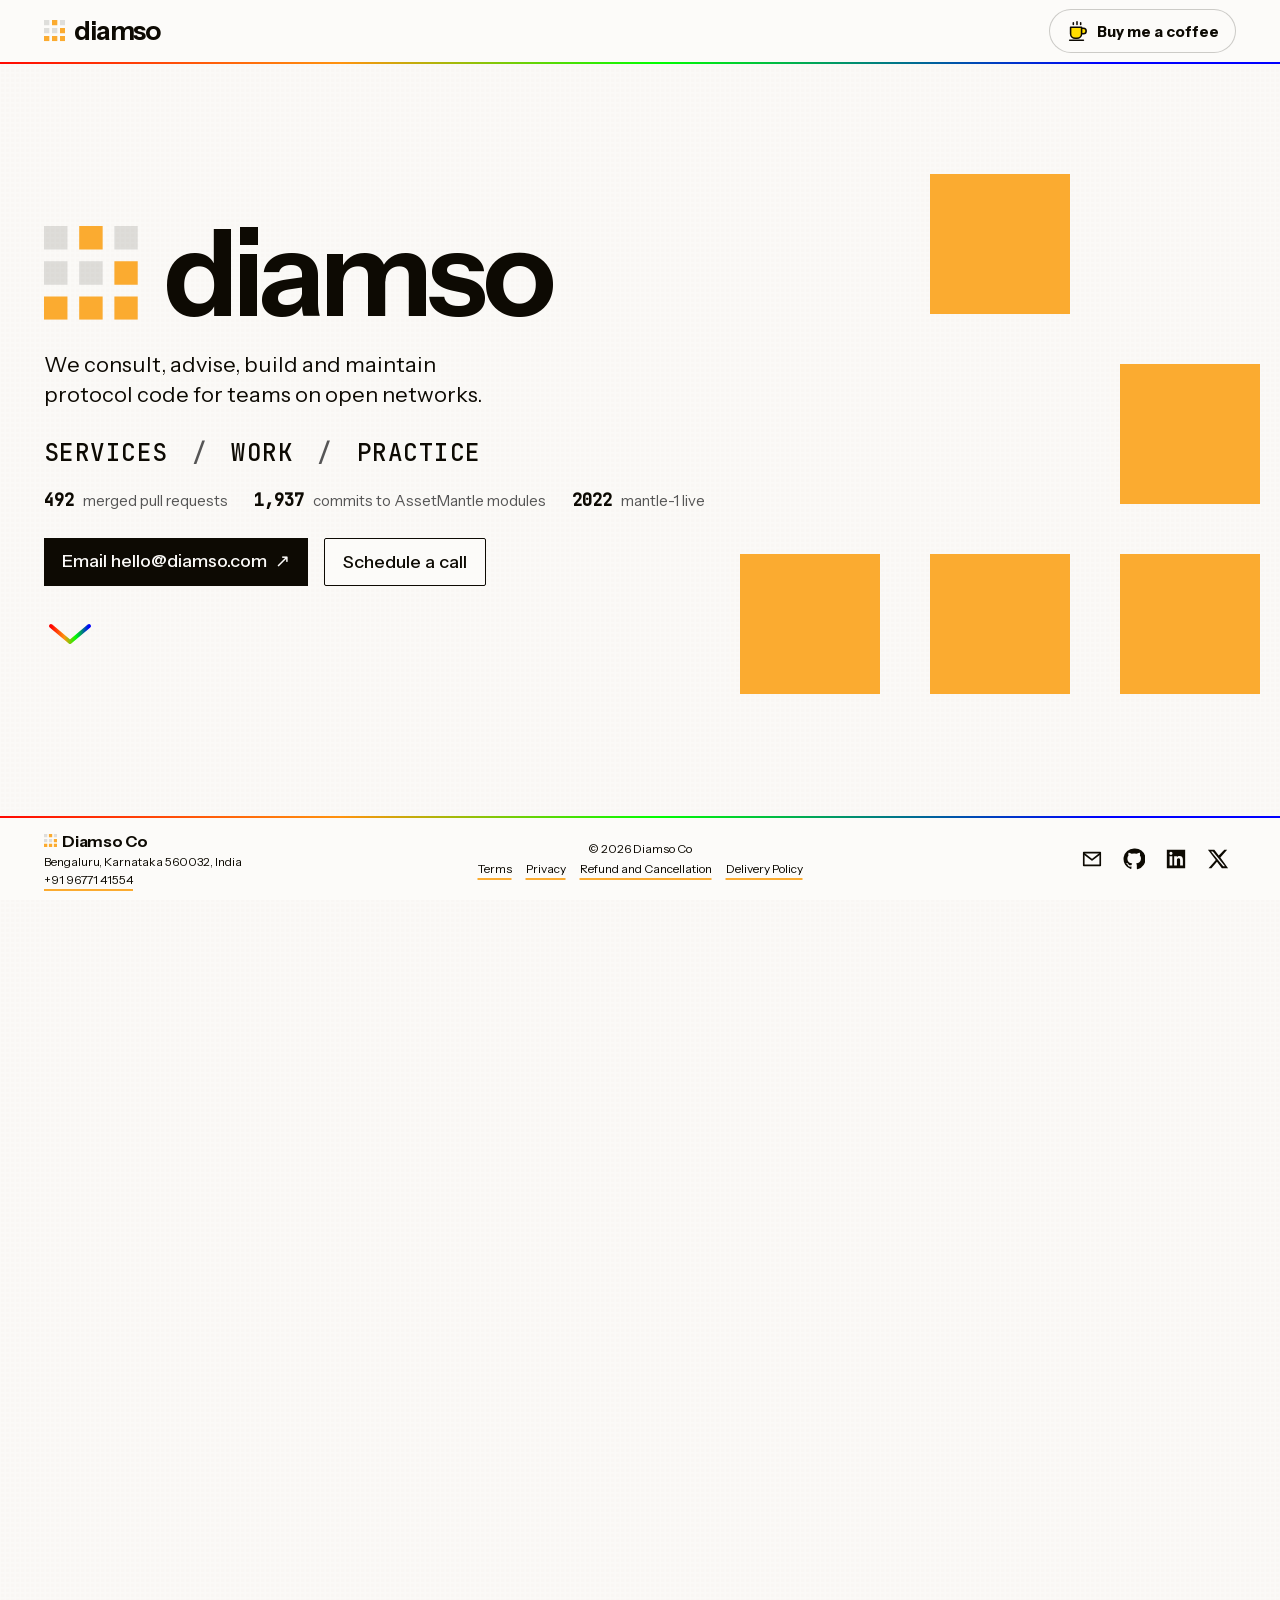
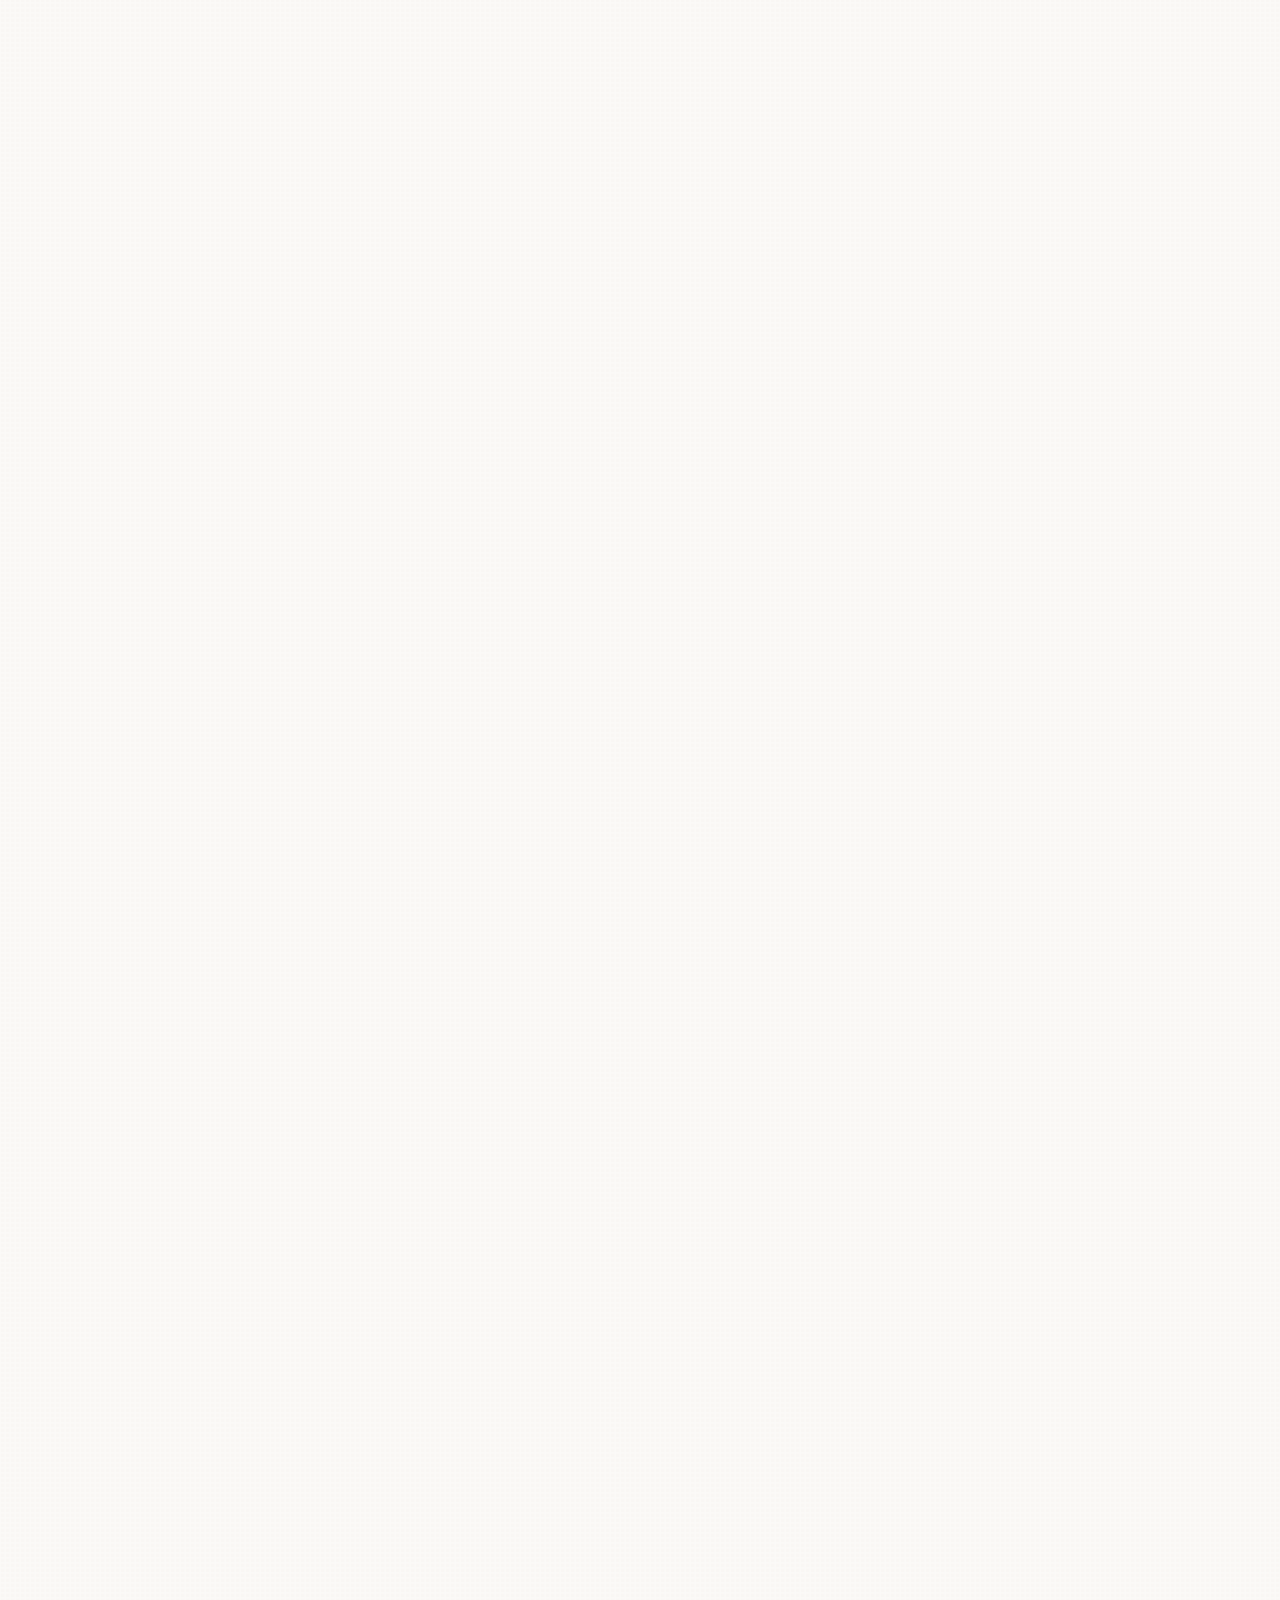
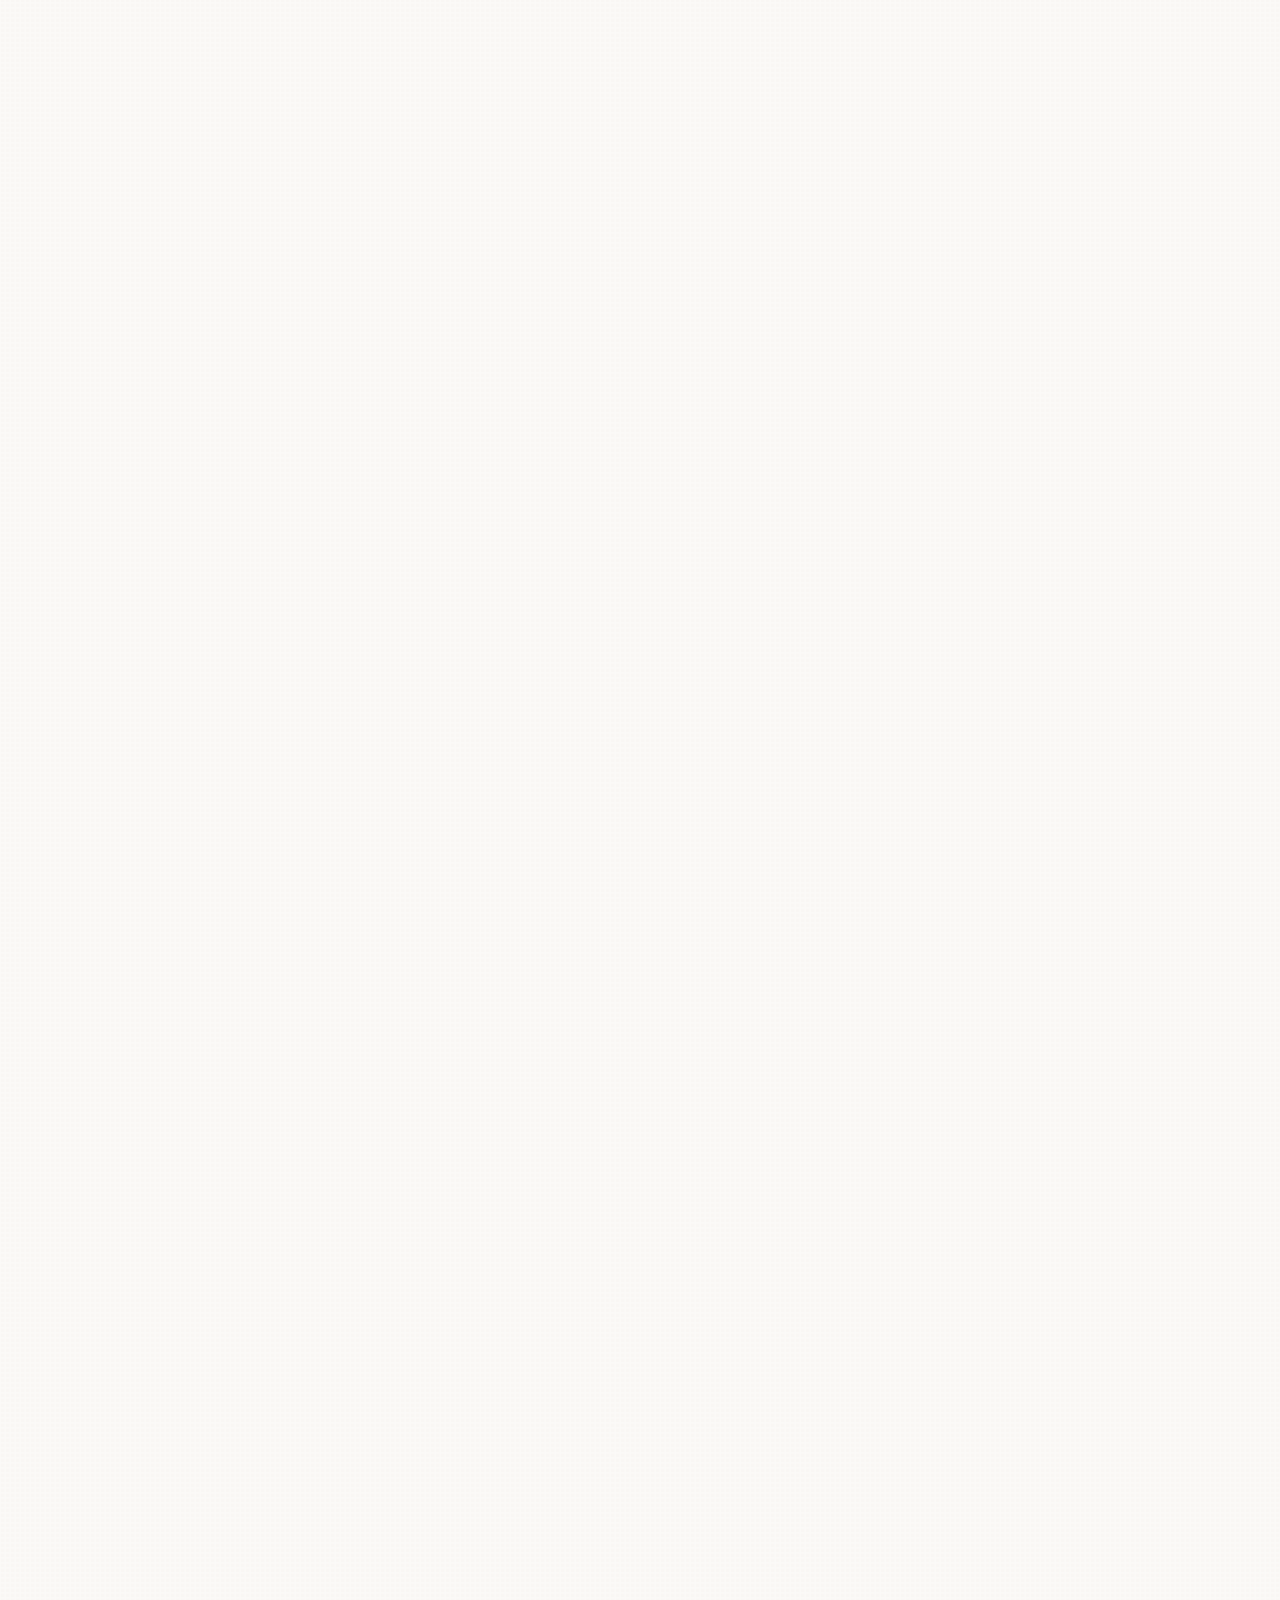
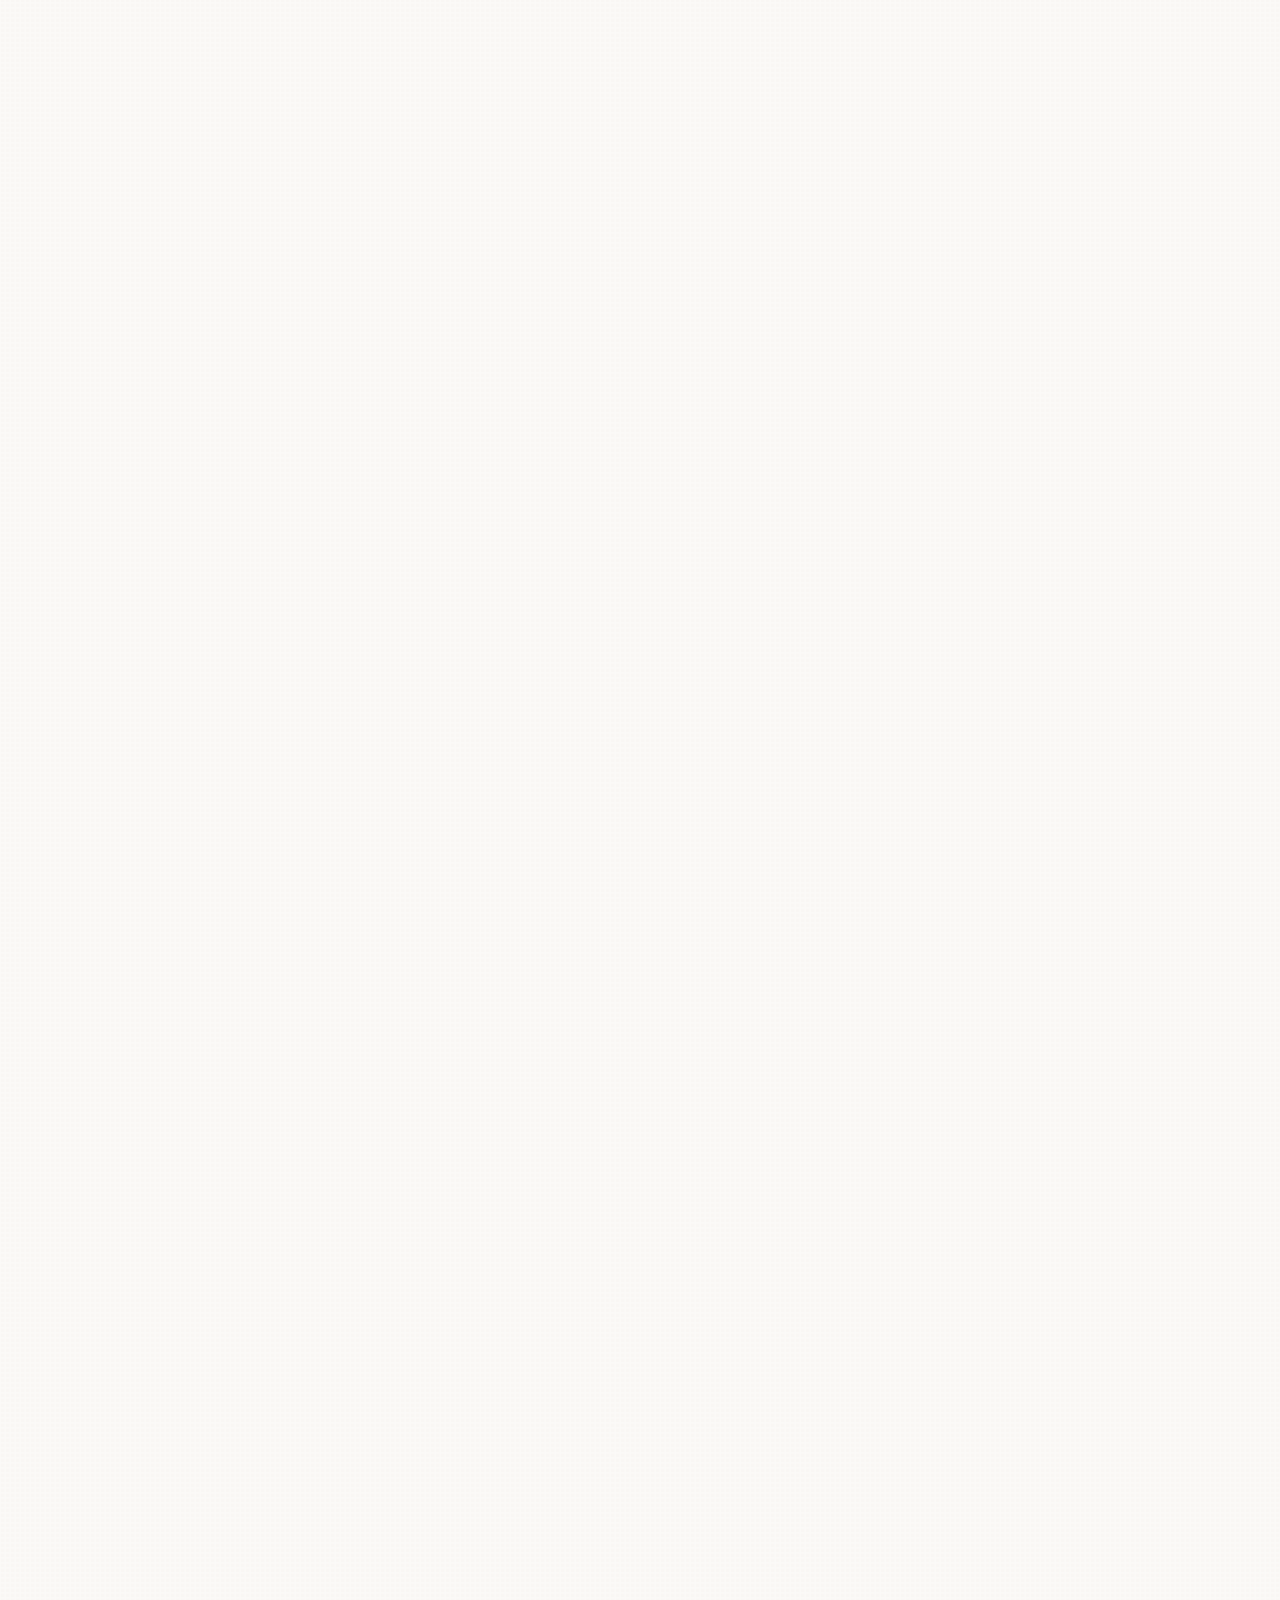
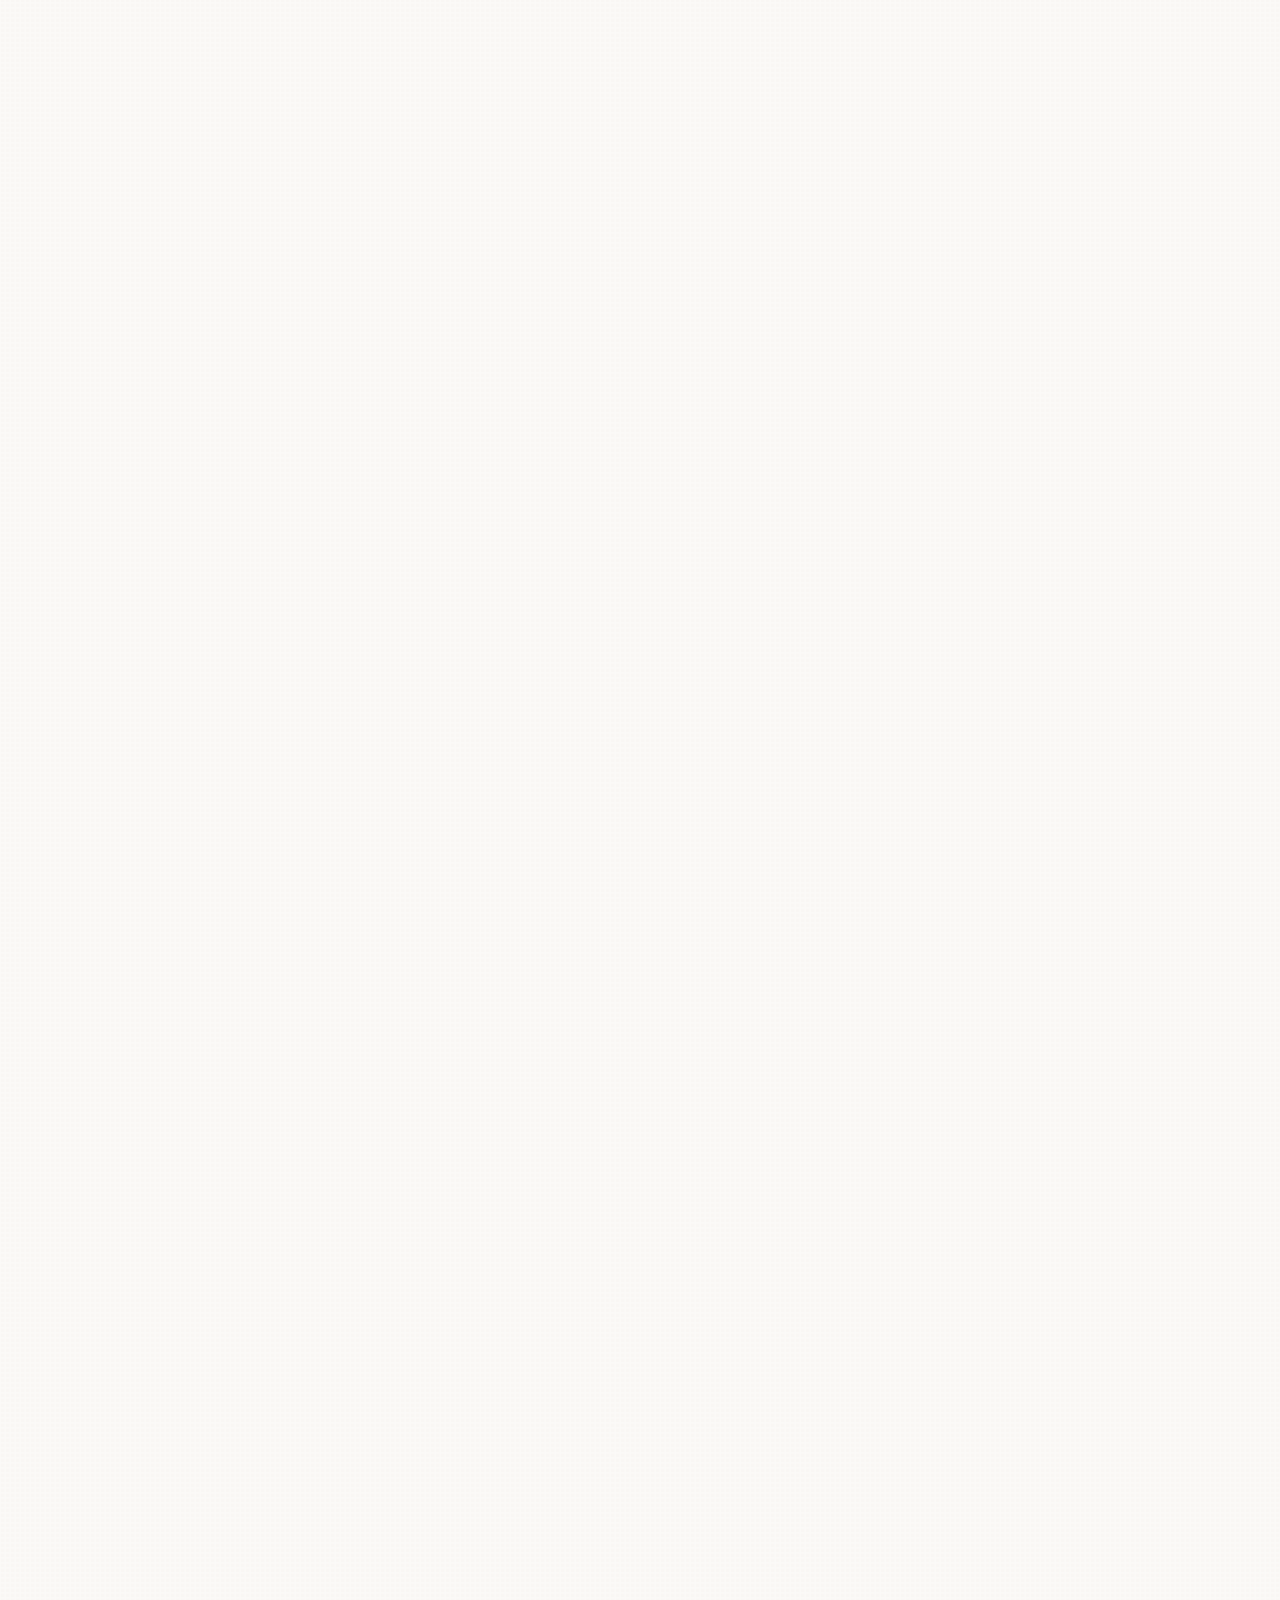
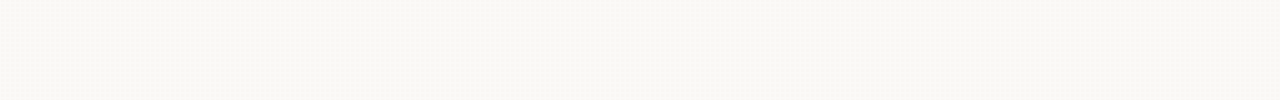
==== commit 8ae2ccf9: "Round 11: pull request links, one cube material, four services in a row, fixed phone footer Pull req" ====
--- a/index.html
+++ b/index.html
@@ -16,23 +16,6 @@
 @font-face{font-family:'Instrument Sans';font-style:normal;font-weight:400 700;font-stretch:75% 100%;font-display:swap;src:url('fonts/instrument-sans-latin.woff2') format('woff2');unicode-range:U+0000-00FF,U+2000-206F,U+20AC,U+2122,U+2191,U+2193,U+2212,U+FEFF,U+FFFD;}
 @font-face{font-family:'JetBrains Mono';font-style:normal;font-weight:400 500;font-stretch:75% 100%;font-display:swap;src:url('fonts/jetbrains-mono-latin-ext.woff2') format('woff2');unicode-range:U+0100-02FF,U+0300-036F,U+1E00-1EFF,U+20A0-20AB,U+20AD-20C0,U+2113,U+2C60-2C7F,U+A720-A7FF;}
 @font-face{font-family:'JetBrains Mono';font-style:normal;font-weight:400 500;font-stretch:75% 100%;font-display:swap;src:url('fonts/jetbrains-mono-latin.woff2') format('woff2');unicode-range:U+0000-00FF,U+2000-206F,U+20AC,U+2122,U+2191,U+2193,U+2212,U+FEFF,U+FFFD;}
-
-.dcube{position:relative;width:var(--size);height:var(--size);perspective:var(--perspective)}
-.dcube::after{content:"";position:absolute;width:48%;height:4%;left:26%;bottom:12%;background:#0d0a032e;border-radius:50%;box-shadow:0 2px 4px #0d0a032e}
-.dcube-view{position:absolute;left:50%;top:50%;transform-style:preserve-3d;animation:dcube-sway 6s ease-in-out infinite alternate;animation-name:none}
-.dcube-cubie{position:absolute;width:var(--unit);height:var(--unit);left:calc(var(--unit)/-2);top:calc(var(--unit)/-2);transform-style:preserve-3d}
-.dcube-side{position:absolute;inset:0;background:#f1eee7;border:1px solid #d9d4c8;backface-visibility:hidden;display:grid;place-items:center}
-.dcube-sticker{display:block;width:84%;height:84%;box-shadow:inset 0 1px rgb(255 255 255/.12),inset 0 -1px rgb(13 10 3/.12)}
-@keyframes dcube-sway{from{transform:rotateX(-22deg) rotateY(20deg) rotateX(var(--face-x)) rotateY(var(--face-y))}to{transform:rotateX(-22deg) rotateY(36deg) rotateX(var(--face-x)) rotateY(var(--face-y))}}
-.dcube-sticker[data-white]{border:1px solid #d9d4c8;box-sizing:border-box;box-shadow:inset 0 1px rgb(255 255 255/.12),inset 0 -1px rgb(13 10 3/.12)}
-
-.dcube-spin{position:absolute;inset:0;transform-style:preserve-3d;animation:dcube-spin 26s linear infinite}
-@keyframes dcube-spin{from{transform:rotateX(0) rotateY(0)}to{transform:rotateX(360deg) rotateY(720deg)}}
-.dcube.classic .dcube-side{background:#111114;border:0;border-radius:9%}
-.dcube.classic .dcube-sticker{width:88%;height:88%;border-radius:16%;background-image:linear-gradient(145deg,rgb(255 255 255/.55) 0%,rgb(255 255 255/.1) 32%,rgb(255 255 255/0) 50%,rgb(0 0 0/.16) 100%);box-shadow:inset 0 0 0 1px rgb(0 0 0/.22)}
-.dcube.classic .dcube-sticker[data-white]{border:0;box-shadow:inset 0 0 0 1px rgb(0 0 0/.22)}
-.dcube.classic::after{width:60%;left:20%;height:6%;bottom:2%;background:#0d0a0326;box-shadow:0 6px 18px #0d0a0333;filter:blur(2px)}
-@media (prefers-reduced-motion:reduce){.dcube-spin{animation:none}}
 
 /* Diamso round 9. AssetMantle grid, MantleWorks shell and slides. Values marked "MantleWorks" or
    "AssetMantle" are copied from those sites' stylesheets. */
@@ -55,7 +38,7 @@
 .shell{width:min(1240px,100%);margin-inline:auto;padding-inline:24px}
 
 /* AssetMantle background grid, exact: its 8px box.png tile drawn at 5px. */
-main{overflow-x:clip;background-color:var(--paper);background-image:url(box.png);background-size:5px 5px;background-repeat:repeat;background-position:-200px}
+main{overflow:clip;background-color:var(--paper);background-image:url(box.png);background-size:5px 5px;background-repeat:repeat;background-position:-200px}
 
 /* MantleWorks header and footer: fixed, with a 2px rainbow rule. */
 .site-header{position:fixed;inset:0 0 auto;z-index:40;background:#FCFBF9}
@@ -104,8 +87,7 @@
 
 /* Landing */
 .hero{overflow:hidden;isolation:isolate}
-.hero::before{content:'';position:absolute;z-index:-1;top:10%;right:0;width:58%;height:80%;background:radial-gradient(closest-side,#FBAB3038,transparent 72%);pointer-events:none}
-#hero-life{position:absolute;inset:0;width:100%;height:100%;display:block}
+#hero-life{position:absolute;left:0;right:0;top:var(--header-h);width:100%;height:calc(100% - var(--header-h) - var(--footer-h));display:block}
 .hero-copy{position:relative;z-index:1}
 .hero-copy>*{width:fit-content;max-width:100%}
 .wordmark{display:flex;align-items:center;gap:.22em;font-size:clamp(68px,9.4vw,136px);font-weight:650;line-height:.9;letter-spacing:-.05em}
@@ -125,32 +107,33 @@
 .next{display:inline-block;margin-top:30px;padding:6px 4px;transition:transform .3s var(--ease)}
 .next:hover{transform:translateY(4px)}
 .next svg{display:block}
-#pause{position:absolute;right:24px;bottom:calc(var(--footer-h) + 16px);z-index:2;width:44px;height:44px;min-width:44px;min-height:44px;border:1px solid var(--rule);background:var(--paper)}
 
 /* What we do */
-.services{display:grid;grid-template-columns:minmax(0,1.15fr) minmax(0,1fr);grid-template-rows:repeat(3,auto);gap:0 56px;margin-top:28px;padding:0;list-style:none}
-.service{display:grid;grid-template-columns:52px minmax(0,1fr);column-gap:18px;align-items:start;align-content:start;margin-inline:-14px;padding:18px 14px;border-top:1px solid var(--rule)}
-.service-calls{grid-row:1/4}
-.service>*:not(.glyph){grid-column:2}
-.glyph{--c:var(--life);grid-row:1/span 2;justify-self:center;display:block;width:52px;height:auto;max-height:60px;margin-top:2px;overflow:visible}
+.services{display:grid;grid-template-columns:repeat(4,minmax(0,1fr));gap:0 20px;margin-top:24px;padding:0;list-style:none}
+.service{display:grid;grid-template-rows:104px auto 1fr;align-content:start;padding:12px 14px;border-top:1px solid var(--rule)}
+.glyph{--c:var(--life);align-self:end;justify-self:start;display:block;width:84px;height:auto;overflow:visible}
 .glyph .cubelet{transition:transform .7s cubic-bezier(.34,1.56,.64,1) calc(var(--i,0) * 50ms)}
 .service{transition:transform .35s var(--ease),box-shadow .35s var(--ease),background-color .35s}
 .service:hover{transform:translateY(-4px);background-color:#fff;border-radius:12px;box-shadow:0 18px 40px -18px #FBAB3073,0 2px 6px #0D0A030F}
 .service:hover .glyph .cubelet[style]{transform:translateY(-7px)}
-.service h3{font-size:21px;font-weight:650;letter-spacing:-.01em}
-.service p{margin-top:6px;color:var(--graphite);max-width:52ch}
-.call-options{display:flex;gap:10px;margin-top:18px}
-.call-options .calls-button{flex:1 1 0;min-width:140px;flex-direction:column;align-items:flex-start;justify-content:flex-start;gap:2px;padding:12px 14px;text-align:left}
+.service h3{margin-top:10px;font-size:21px;font-weight:650;letter-spacing:-.01em}
+.service p{margin-top:6px;font-size:16px;line-height:1.5;color:var(--graphite)}
+.call-label{margin-top:14px;margin-bottom:6px}
+.call-options{display:grid;grid-template-columns:repeat(3,minmax(0,1fr));gap:10px;margin-top:0}
+.call-options .calls-button{min-width:140px;align-content:center;flex-direction:row;flex-wrap:wrap;align-items:baseline;justify-content:flex-start;gap:2px 10px;padding:12px 14px;text-align:left}
 .call-name{font-weight:500}
 .call-price{font-size:20px;font-weight:700}
-.call-detail{font-size:13px;line-height:1.35;color:var(--graphite)}
-.gst-note{font-size:14px}
-.quote-line{display:flex;flex-wrap:wrap;align-items:center;gap:12px 20px;margin-top:24px;color:var(--graphite)}
+.call-detail{flex-basis:100%;font-size:14px;line-height:1.35;color:var(--graphite)}
+.call-options .calls-button{transition:background-color .2s,color .2s,box-shadow .2s}
+.call-options .calls-button:hover,.call-options .calls-button:focus-visible{background:var(--ink);color:var(--paper)}
+.call-options .calls-button:hover .call-detail,.call-options .calls-button:focus-visible .call-detail{color:var(--paper)}
+.gst-note{margin-top:8px;font-size:14px;color:var(--graphite)}
+.quote-line{display:flex;flex-wrap:wrap;align-items:center;gap:12px 20px;margin-top:16px;color:var(--graphite)}
 .quote-line a{color:var(--ink)}
 
 /* The challenge: one cube acts out the active risk */
 @property --c{syntax:'<color>';inherits:true;initial-value:#B3AFA8}
-:is(.work-cube,.risk-cube) .cubelet{--c:#B3AFA8;transition:transform .6s cubic-bezier(.2,.8,.2,1) calc(var(--i,0) * 18ms),--c .5s}
+:is(.work-cube,.risk-cube,.practice-cube) .cubelet{--c:#B3AFA8;transition:transform .6s cubic-bezier(.2,.8,.2,1) calc(var(--i,0) * 18ms),--c .5s}
 .risk-art{position:relative;display:grid;place-items:center}
 .risk-art::before{content:'';position:absolute;inset:10% 14%;border-radius:50%;background:radial-gradient(closest-side,#FBAB30,transparent);opacity:.22;filter:blur(26px)}
 .risk-cube{position:relative;display:block;width:min(100%,440px);height:auto;overflow:visible}
@@ -172,7 +155,7 @@
 .work-art{position:relative;display:grid;place-items:center}
 .work-art::before{content:'';position:absolute;inset:4% 6%;border-radius:50%;background:radial-gradient(closest-side,var(--c),transparent);opacity:.45;filter:blur(24px);transform:scale(.6);transition:transform 1s var(--ease) .5s,background .4s}
 .work.is-out .work-art::before{transform:scale(1)}
-.work-cube{position:relative;display:block;width:min(100%,520px);height:auto;overflow:visible}
+.work-cube{position:relative;display:block;width:min(100%,440px);height:auto;overflow:visible}
 .work[data-active="0"] .x2,.work[data-active="1"] .z2,.work[data-active="2"] .c202,.work[data-active="3"] .y2,.work[data-active="4"] .z2,.work[data-active="5"] :is(.x2,.y2){--c:inherit}
 .work.is-out[data-active="0"] .x2{transform:translate(30px,17px)}
 .work.is-out[data-active="1"] .z2{transform:translate(0,-30px)}
@@ -183,16 +166,15 @@
 .work.is-out[data-active="5"] .y2{transform:translate(-30px,17px)}
 .work.is-out[data-active="5"] .x2.y2{transform:translate(0,34px)}
 .projects{display:grid;gap:4px;margin-top:20px;padding:0;list-style:none}
-.projects li{display:grid;grid-template-columns:minmax(0,1fr) auto;align-items:center;gap:2px 16px;padding:10px 14px;border-left:3px solid transparent;transition:border-color .5s,background .5s}
+.projects li{display:grid;grid-template-columns:minmax(0,1fr) auto;align-items:center;gap:2px 16px;padding:8px 14px;border-left:3px solid transparent;transition:border-color .5s,background .5s}
 .projects li.is-active{border-left-color:var(--c);background:color-mix(in srgb,var(--c) 9%,transparent)}
 .projects .item-select{display:flex;align-items:baseline;gap:10px;padding:0;border:0;background:none;text-align:left}
 .diamond{align-self:center;width:10px;height:10px;background:var(--c);transform:rotate(45deg);transition:transform .5s ease-in-out}
 .projects li.is-active .diamond{transform:rotate(45deg) scale(1.45)}
 .work-name{font-size:20px;font-weight:650}
 .work-year{font:500 14px 'JetBrains Mono',monospace;color:var(--graphite)}
-.work-body{grid-column:1;font-size:15px;color:var(--graphite);max-width:52ch}
-.work-stat{grid-column:1;font-size:14px;color:var(--graphite)}
-.work-stat strong{font:700 15px 'JetBrains Mono',monospace;color:var(--ink)}
+.work-body{grid-column:1/-1;font-size:15px;color:var(--graphite);max-width:52ch}
+.work-body strong{font:700 15px 'JetBrains Mono',monospace;color:var(--ink)}
 .work-link{grid-column:2;grid-row:1;font-size:15px;white-space:nowrap}
 
 /* Pull requests, after MantleWorks' Assetization carousel */
@@ -200,43 +182,44 @@
 .pulls-head .slide-lead{grid-column:1}
 .all-github{grid-row:1;grid-column:2;white-space:nowrap}
 .pull-rows{display:grid;margin-top:20px;padding:0;list-style:none}
-.pull-rows li{display:grid;grid-template-columns:minmax(0,1fr) 96px 150px 32px;align-items:center;gap:6px 20px;padding:9px 14px;border-top:1px solid var(--rule);border-left:3px solid transparent;transition:border-color .5s,background .5s}
-.pull-rows li.is-active{border-left-color:var(--life);background:#FBAB3012}
-.pull-rows .item-select{display:grid;grid-template-columns:minmax(0,340px) minmax(0,1fr);align-items:baseline;gap:4px 18px;padding:0;border:0;background:none;text-align:left}
+.pull-row{display:grid;grid-template-columns:minmax(0,340px) minmax(0,1fr) 96px 150px 32px;align-items:center;gap:6px 20px;padding:9px 14px;border-left:3px solid transparent;color:inherit;text-decoration:none;transition:border-color .3s,background .3s}
+.pull-rows li{border-top:1px solid var(--rule)}
+.pull-row:hover,.pull-row:focus-visible{border-left-color:var(--c);background:color-mix(in srgb,var(--c) 7%,transparent)}
 .pull-rows code{font-size:14px;overflow-wrap:anywhere;min-width:0}
 .pull-what{font-size:16px}
-.pull-rows time{font:500 13px 'JetBrains Mono',monospace;color:var(--graphite);white-space:nowrap}
-.pull-lines{display:flex;align-items:center;gap:10px;font:500 13px 'JetBrains Mono',monospace}
+.pull-rows time{font:500 14px 'JetBrains Mono',monospace;color:var(--graphite);white-space:nowrap}
+.pull-lines{display:flex;align-items:center;gap:10px;font:500 14px 'JetBrains Mono',monospace}
 .change-count{flex:none;width:4.5ch;text-align:right}
-.change{display:block;flex:1;height:6px;background:#0D0A0314}
-.change>span{display:block;height:100%;background:var(--life);transform-origin:left}
-.pull-rows li.is-active .change>span{animation:bar-grow .9s cubic-bezier(.2,.8,.2,1)}
+.change{display:block;flex:1;height:6px;background:#0D0A0314;transition:transform .3s}
+.pull-row:hover .change,.pull-row:focus-visible .change{transform:scaleY(1.67)}
+.change>span{display:block;height:100%;background:var(--c,var(--life));transform-origin:left}
 @keyframes bar-grow{from{transform:scaleX(0)}}
 @property --n{syntax:'<integer>';inherits:true;initial-value:0}
 .pull-rows li{--n:calc(sibling-index() - 1)}
 @media (prefers-reduced-motion:no-preference){.pulls:not(.is-seen) .change>span{transform:scaleX(0)}.pulls.is-seen .change>span{animation:bar-grow 1s cubic-bezier(.2,.8,.2,1) both;animation-delay:calc(var(--n) * 70ms)}}
-.pull-link{justify-self:end;text-decoration:none;font-size:18px}
-
-/* Practice: engagements, the cube, the framework */
-.practice .slide-title{margin-inline:auto}
-.practice-layout{display:grid;grid-template-columns:minmax(0,1fr) minmax(240px,1.15fr) minmax(0,1fr);gap:40px;align-items:start;margin-top:28px}
-.practice-art{align-self:center}
-.engagements{margin-top:14px;padding:0;list-style:none}
-.engagements li{padding:7px 0;font-size:21px}
-.engagements span{margin-left:6px;font-size:15px;color:var(--graphite)}
-.practice-art{position:relative;display:grid;place-items:center;height:min(460px,50dvh)}
-.practice-art>*{grid-area:1/1}
-.practice-art>#practice-cube{max-width:100%;max-height:100%}
-.static-cube{width:min(280px,100%);height:auto}
-.has-cube>.static-cube{visibility:hidden}
-.steps{position:relative;display:flex;flex-direction:column;margin-top:14px;padding-bottom:4.6em}
-.steps button{display:flex;gap:12px;align-items:flex-start;width:100%;min-height:44px;padding:7px 0;border:0;background:none;text-align:left}
-.step-marker{position:relative;flex:none;width:34px;padding-left:16px;font:500 14px/1.9 'JetBrains Mono',monospace;color:var(--graphite)}
-.step-marker::before{content:'';position:absolute;top:8px;left:0;width:10px;height:10px;background:var(--face);border:1px solid #0D0A0366;opacity:.55;transition:opacity .4s,transform .4s}
-.steps button.is-lit .step-marker::before{opacity:1;transform:rotate(-45deg)}
-.step-text strong{display:block;font-size:21px;font-weight:500}
-.step-text span{position:absolute;left:46px;right:0;top:calc(100% - 4.2em);display:block;opacity:0;font-size:15px;line-height:1.4;color:var(--graphite);pointer-events:none;transition:opacity .15s}
-.steps button[aria-checked="true"] .step-text span{opacity:1;transition:opacity .3s ease .15s}
+.pull-arrow{justify-self:end;font-size:18px;transition:transform .3s}
+.pull-row:hover .pull-arrow,.pull-row:focus-visible .pull-arrow{transform:translate(3px,-3px)}
+
+/* Practice: one cube acts out the active step, after Challenge and Work */
+.practice{display:grid;grid-template-columns:minmax(0,1fr) minmax(0,1fr);gap:48px;align-items:center}
+.practice-art{position:relative;display:grid;place-items:center}
+.practice-cube{position:relative;display:block;width:min(100%,400px);height:auto;overflow:visible}
+.practice[data-active="0"] .c202{--c:#E10F15;transform:translate(14px,-46px)}
+.practice[data-active="1"] .z2{--c:#F7741A;transform:translate(0,-30px)}
+.practice[data-active="2"] :is(.x2,.y2){--c:#FFFFFF}
+.practice[data-active="2"] .x2{transform:translate(30px,17px)}
+.practice[data-active="2"] .y2{transform:translate(-30px,17px)}
+.practice[data-active="2"] .x2.y2{transform:translate(0,34px)}
+.practice[data-active="3"] .x2{--c:#19CF19;transform:translate(30px,17px)}
+.practice[data-active="4"] .y2{--c:#2A61D5;transform:translate(-30px,17px)}
+.practice[data-active="5"] .cubelet{--c:#FFDE1F}
+.steps{display:grid;gap:2px;margin-top:14px;padding:0;list-style:none}
+.steps li{--bar:color-mix(in srgb,var(--c) 75%,var(--ink));padding:8px 14px;border-left:3px solid transparent;transition:border-color .5s,background .5s}
+.steps li.is-active{border-left-color:var(--bar);background:color-mix(in srgb,var(--bar) 10%,transparent)}
+.steps .item-select{display:flex;align-items:baseline;gap:12px;padding:0;border:0;background:none;font-size:21px;font-weight:500;text-align:left}
+.steps li.is-active .item-select{font-weight:650}
+.step-num{font:500 14px 'JetBrains Mono',monospace;color:var(--graphite)}
+.steps p{margin-top:2px;padding-left:26px;font-size:15px;color:var(--graphite)}
 
 /* About */
 .about-layout{display:grid;grid-template-columns:minmax(0,6fr) minmax(0,5fr);gap:56px;align-items:center;margin-top:24px}
@@ -256,11 +239,11 @@
 .video-play{display:block;width:100%;padding:0;border:0;background:none;text-align:left}
 .poster{position:relative;display:grid;place-items:center;aspect-ratio:16/9;overflow:hidden;border:1px solid var(--rule);background:var(--paper)}
 .poster img{width:100%;height:100%;object-fit:cover;object-position:center}
-.play{position:absolute;z-index:1;display:grid;place-items:center;width:52px;height:52px;border-radius:50%;background:#0D0A03;color:#FCFBF9;font-size:18px;transition:transform .3s var(--ease)}
+.play{position:absolute;right:10px;bottom:10px;z-index:1;display:grid;place-items:center;width:40px;height:40px;border-radius:50%;background:#0D0A03;color:#FCFBF9;font-size:18px;transition:transform .3s var(--ease)}
 .video-play:hover .play{transform:scale(1.08)}
 .video-title,.video-meta{display:block;margin-top:8px;line-height:1.35}
 .video-title{font-size:16px;font-weight:500}
-.video-meta{margin-top:4px;font-size:13px;color:var(--graphite)}
+.video-meta{margin-top:4px;font-size:14px;color:var(--graphite)}
 .video iframe{display:block;width:100%;aspect-ratio:16/9;border:0}
 .press-list{display:grid;grid-template-columns:repeat(2,minmax(0,1fr));gap:0 40px;margin-top:8px}
 .press-list li{padding:9px 0;border-top:1px solid var(--rule);font-size:16px}
@@ -273,7 +256,6 @@
 .business{display:grid;gap:6px;font-size:15px;color:var(--graphite)}
 .business .col-label{margin-bottom:4px}
 .business address{font-style:normal}
-.terms-line{margin-top:4px;font-size:14px}
 .directory{display:grid;grid-template-columns:repeat(4,minmax(0,1fr));gap:14px 24px;margin-top:10px}
 .directory h3{font-size:16px;font-weight:650}
 .directory ul{margin-top:4px;padding:0;list-style:none;font-size:15px;line-height:1.75}
@@ -291,13 +273,13 @@
 .policy~.site-footer{position:static}
 
 /* Desktop screens tall enough for a whole slide: MantleWorks' mandatory snap and fixed slides */
-@media (min-width:900px) and (min-height:880px){
-html{scroll-snap-type:y mandatory}
-.slide{height:100dvh;overflow:clip;overflow-clip-margin:64px}
+@media (min-width:900px) and (min-height:640px){
+html:not(.flow){scroll-snap-type:y mandatory}
+html:not(.flow) .slide{height:100dvh}
 }
 
 /* MantleWorks slide zoom, in place, only when motion is welcome and scroll timelines exist */
-@media (prefers-reduced-motion:no-preference){@supports (animation-timeline:view()){@media (min-width:900px) and (min-height:880px){.slide:not(.hero)>.shell{will-change:transform,opacity;animation:slide-zoom linear both;animation-timeline:view();animation-range:cover 0% cover 100%}}@keyframes slide-zoom{0%{opacity:0;transform:scale(0)}35%,65%{opacity:1;transform:none}100%{opacity:0;transform:scale(1.5)}}}}
+@media (prefers-reduced-motion:no-preference){@supports (animation-timeline:view()){@media (min-width:900px) and (min-height:640px){html:not(.flow) .slide:not(.hero)>.shell{will-change:transform,opacity;animation:slide-zoom linear both;animation-timeline:view();animation-range:cover 0% cover 100%}}@keyframes slide-zoom{0%{opacity:0;transform:scale(0)}35%,65%{opacity:1;transform:none}72%{opacity:0}100%{opacity:0;transform:scale(1.5)}}}}
 
 @media (prefers-reduced-motion:reduce){html{scroll-behavior:auto}*,::before,::after{transition-duration:.01ms!important;animation:none!important}}
 @media (forced-colors:active){.slide-title{-webkit-text-fill-color:CanvasText;color:CanvasText;background:none}}
@@ -311,33 +293,40 @@
 .footer-left{grid-area:left}.footer-left p:not(.footer-name){display:none}.footer-name{font-size:14px}
 .footer-icons{grid-area:icons}.footer-icons a{width:32px;height:32px}
 .shell{padding-inline:20px 44px}
-.hero .hero-copy{margin-block:28px auto}
+.hero .hero-copy{margin-block:16px auto}
+.hero-line{margin-top:14px}.hero-links{margin-top:16px}.hero-proof{margin-top:14px}.hero-actions{margin-top:16px}.next{margin-top:12px}
 .hero{flex-direction:column}
-#hero-life{position:relative;inset:auto;order:1;flex:1 0 220px;width:100%;height:auto}
+#hero-life{position:relative;inset:auto;order:1;flex:1 1 140px;min-height:0;width:100%;height:auto}
 .slide-nav{right:6px}
-.services,.challenge,.work,.pulls,.about-layout,.contact-grid{grid-template-columns:minmax(0,1fr)}
-.service-calls{grid-row:auto}
-.services{gap:0}
-.call-options{flex-wrap:wrap}
-.challenge{gap:24px}.risk-cube{width:min(240px,100%)}
+.challenge,.work,.practice,.pulls,.about-layout,.contact-grid{grid-template-columns:minmax(0,1fr)}
+.services{grid-template-columns:repeat(2,minmax(0,1fr))}
+.challenge{gap:24px}
 .work{gap:12px}
-.work-art,.risk-art{position:sticky;top:calc(var(--header-h) + 4px);z-index:2;align-self:start;background:var(--paper)}
-.hero::before{display:none}
 .work-link{grid-column:1;grid-row:auto;justify-self:start}
 .pulls-head{grid-template-columns:1fr}.all-github{grid-row:auto;grid-column:1;margin-top:8px}
-.practice-layout{grid-template-columns:minmax(0,1fr);gap:24px}
-.practice-art{order:-1;height:220px}
-.practice-col:first-child{order:1}
-.pull-rows li{grid-template-columns:minmax(0,1fr) auto;}
-.pull-rows .item-select{grid-template-columns:minmax(0,1fr)}
-.pull-rows time{grid-column:1}
-.pull-lines{grid-column:1/-1}
-.engagements li{padding:4px 0;font-size:18px}
-.work-cube{width:min(250px,100%)}
-.practice .slide-title{margin-inline:0}
+.practice{gap:12px}.practice-art{order:-1}
+.pull-row{grid-template-columns:auto minmax(0,1fr) auto;grid-template-areas:"code code arrow" "what what what" "date lines lines";gap:4px 14px;padding:8px 10px}
+.pull-row code{grid-area:code}.pull-what{grid-area:what}.pull-row time{grid-area:date}.pull-lines{grid-area:lines}.pull-arrow{grid-area:arrow}
 .video-list{grid-template-columns:repeat(2,minmax(0,1fr))}
 .press-list{grid-template-columns:minmax(0,1fr)}
 .directory{grid-template-columns:repeat(2,minmax(0,1fr))}
+/* r11c: lists become a row of chips under a 220px cube box, so a tap shows its art on the same screen */
+.risk-art,.work-art,.practice-art{height:220px}
+.risk-cube,.work-cube,.practice-cube{height:220px;width:auto;max-width:100%}
+.risks,.projects,.steps{display:flex;flex-wrap:wrap;gap:8px;margin-top:16px}
+.risks li,.projects li,.steps li{display:contents}
+.risks .item-select,.projects .item-select,.steps .item-select{min-height:44px;align-items:center;gap:8px;padding:6px 12px;border:1px solid var(--rule);border-radius:2px;font-size:17px;white-space:nowrap}
+.risks li.is-active .item-select{border-color:var(--life);background:#FBAB3012}
+.projects li.is-active .item-select{border-color:var(--c);background:color-mix(in srgb,var(--c) 9%,transparent)}
+.steps li.is-active .item-select{border-color:var(--bar);background:color-mix(in srgb,var(--bar) 10%,transparent)}
+.work-name{font-size:17px}
+.work-year{display:none}
+.risks p,.projects .work-body,.steps p,.projects .work-link{order:1;flex-basis:100%;display:none;margin:0;padding-left:0;max-width:none}
+.risks li.is-active p,.projects li.is-active .work-body,.steps li.is-active p{display:block}
+.projects li.is-active .work-link{display:block}
+.projects .work-body{min-height:2lh}
+.steps p{min-height:2lh}
+.risks p{min-height:3lh}
 }
 @media (max-width:600px){
 .slide-nav{display:none}
@@ -345,14 +334,18 @@
 .slide-nav button::before{width:12px;height:12px}
 .wordmark{font-size:64px}
 .hero-links{font-size:15px}
-.call-options .calls-button{min-width:0;flex-basis:100%}
+.hero-line{font-size:18px;max-width:none}
+.services,.call-options{grid-template-columns:minmax(0,1fr)}
+.service{grid-template-columns:56px minmax(0,1fr);grid-template-rows:auto;column-gap:14px;align-content:start;padding:8px 10px}
+.service>*:not(.glyph){grid-column:2}
+.glyph{grid-row:1/span 2;align-self:start;width:56px}
+.service p{font-size:15px;margin-top:4px}
+.service h3{margin-top:0}
 .video-list{grid-template-columns:minmax(0,1fr)}
 .brand{font-size:20px;gap:6px}
 
 .site-header .bar{padding-inline:12px;gap:8px}
-:root{--footer-h:0px}
-.site-footer{position:static}
-.footer-bar{height:110px}
+.shell{padding-inline:20px}
 }
 </style>
 </head>
@@ -475,17 +468,16 @@
 <canvas id="hero-life" aria-hidden="true"></canvas>
 <div class="shell hero-copy">
 <h1 id="hero-title" class="wordmark"><svg class="mark" viewBox="0 0 24 24" aria-hidden="true" focusable="false"><use href="#diamso-mark"/></svg><span>diamso</span></h1>
-<p class="hero-line">We build, review and maintain protocol code for teams building on open networks.</p>
+<p class="hero-line">We consult, advise, build and maintain protocol code for teams on open networks.</p>
 <p class="hero-links"><a href="#services">Services</a> <span aria-hidden="true">/</span> <a href="#work">Work</a> <span aria-hidden="true">/</span> <a href="#practice">Practice</a></p>
 <p class="hero-proof"><a href="https://github.com/search?q=author%3Adeepanshutr+is%3Apr+is%3Amerged&amp;type=pullrequests"><strong>492</strong> merged pull requests</a> <a href="https://github.com/AssetMantle/modules/graphs/contributors"><strong>1,937</strong> commits to AssetMantle modules</a> <a href="https://github.com/cosmos/chain-registry/tree/master/assetmantle"><strong>2022</strong> mantle-1 live</a></p>
 <p class="hero-actions"><a class="hero-email" href="mailto:hello@diamso.com">Email hello@diamso.com <span aria-hidden="true">↗</span></a> <button type="button" class="calls-button" data-call-choice="">Schedule a call</button></p>
 <a class="next" href="#challenge" aria-label="Next slide, The challenge"><svg viewBox="0 0 44 24" width="44" height="24" aria-hidden="true"><defs><linearGradient id="chevron-rainbow" x1="0" x2="1"><stop offset="0" stop-color="#ff0000"/><stop offset=".35" stop-color="#ff930f"/><stop offset=".65" stop-color="#00ff00"/><stop offset="1" stop-color="#0000ff"/></linearGradient></defs><path d="M3 4l19 16L41 4" fill="none" stroke="url(#chevron-rainbow)" stroke-width="4" stroke-linecap="round" stroke-linejoin="round"/></svg></a>
 </div>
-<button id="pause" type="button" hidden aria-label="Pause animation"><span aria-hidden="true">Ⅱ</span></button>
 </section>
 <section id="challenge" class="slide" aria-labelledby="challenge-title">
 <div class="shell challenge" data-cycle data-active="0">
-<div class="risk-art" aria-hidden="true"><svg class="risk-cube" viewBox="-131 -149.5 262 310.5" aria-hidden="true" focusable="false"><ellipse class="cube-shadow" cx="15.9" cy="154" rx="119.6" ry="19.3" fill="#0D0A03" opacity=".07"/><g class="cubelet" style="--i:0"><polygon points="-79.7,0 -39.8,23 -39.8,69 -79.7,46" fill="#E8E5DF" stroke="#0D0A03" stroke-opacity=".08"/><polygon points="-74.9,8.3 -44.6,25.8 -44.6,60.7 -74.9,43.2" fill="var(--c)" stroke="var(--c)" stroke-width="3.1" stroke-linejoin="round"/><polygon points="-74.9,8.3 -44.6,25.8 -44.6,60.7 -74.9,43.2" fill="#0D0A03" opacity="0.1"/><polygon points="-74.9,8.3 -44.6,25.8 -44.6,60.7 -74.9,43.2" fill="url(#cube-gloss)"/></g><g class="cubelet" style="--i:1"><polygon points="79.7,0 39.8,23 39.8,69 79.7,46" fill="#D9D5CE" stroke="#0D0A03" stroke-opacity=".08"/><polygon points="74.9,8.3 44.6,25.8 44.6,60.7 74.9,43.2" fill="var(--c)" stroke="var(--c)" stroke-width="3.1" stroke-linejoin="round"/><polygon points="74.9,8.3 44.6,25.8 44.6,60.7 74.9,43.2" fill="#0D0A03" opacity="0.24"/><polygon points="74.9,8.3 44.6,25.8 44.6,60.7 74.9,43.2" fill="url(#cube-gloss)"/></g><g class="cubelet" style="--i:2"><polygon points="0,-92 39.8,-69 0,-46 -39.8,-69" fill="#F4F2EE" stroke="#0D0A03" stroke-opacity=".08"/><polygon points="0,-86.5 30.3,-69 0,-51.5 -30.3,-69" fill="var(--c)" stroke="var(--c)" stroke-width="3.1" stroke-linejoin="round"/><polygon points="0,-86.5 30.3,-69 0,-51.5 -30.3,-69" fill="url(#cube-gloss)"/></g><g class="cubelet" style="--i:3"><polygon points="-39.8,23 0,46 0,92 -39.8,69" fill="#E8E5DF" stroke="#0D0A03" stroke-opacity=".08"/><polygon points="-35.1,31.3 -4.8,48.8 -4.8,83.7 -35.1,66.2" fill="var(--c)" stroke="var(--c)" stroke-width="3.1" stroke-linejoin="round"/><polygon points="-35.1,31.3 -4.8,48.8 -4.8,83.7 -35.1,66.2" fill="#0D0A03" opacity="0.1"/><polygon points="-35.1,31.3 -4.8,48.8 -4.8,83.7 -35.1,66.2" fill="url(#cube-gloss)"/><polygon points="39.8,23 0,46 0,92 39.8,69" fill="#D9D5CE" stroke="#0D0A03" stroke-opacity=".08"/><polygon points="35.1,31.3 4.8,48.8 4.8,83.7 35.1,66.2" fill="var(--c)" stroke="var(--c)" stroke-width="3.1" stroke-linejoin="round"/><polygon points="35.1,31.3 4.8,48.8 4.8,83.7 35.1,66.2" fill="#0D0A03" opacity="0.24"/><polygon points="35.1,31.3 4.8,48.8 4.8,83.7 35.1,66.2" fill="url(#cube-gloss)"/></g><g class="cubelet" style="--i:4"><polygon points="-79.7,-46 -39.8,-23 -39.8,23 -79.7,0" fill="#E8E5DF" stroke="#0D0A03" stroke-opacity=".08"/><polygon points="-74.9,-37.7 -44.6,-20.2 -44.6,14.7 -74.9,-2.8" fill="var(--c)" stroke="var(--c)" stroke-width="3.1" stroke-linejoin="round"/><polygon points="-74.9,-37.7 -44.6,-20.2 -44.6,14.7 -74.9,-2.8" fill="#0D0A03" opacity="0.1"/><polygon points="-74.9,-37.7 -44.6,-20.2 -44.6,14.7 -74.9,-2.8" fill="url(#cube-gloss)"/><polygon points="-39.8,-69 0,-46 -39.8,-23 -79.7,-46" fill="#F4F2EE" stroke="#0D0A03" stroke-opacity=".08"/><polygon points="-39.8,-63.5 -9.6,-46 -39.8,-28.5 -70.1,-46" fill="var(--c)" stroke="var(--c)" stroke-width="3.1" stroke-linejoin="round"/><polygon points="-39.8,-63.5 -9.6,-46 -39.8,-28.5 -70.1,-46" fill="url(#cube-gloss)"/></g><g class="cubelet" style="--i:5"><polygon points="79.7,-46 39.8,-23 39.8,23 79.7,0" fill="#D9D5CE" stroke="#0D0A03" stroke-opacity=".08"/><polygon points="74.9,-37.7 44.6,-20.2 44.6,14.7 74.9,-2.8" fill="var(--c)" stroke="var(--c)" stroke-width="3.1" stroke-linejoin="round"/><polygon points="74.9,-37.7 44.6,-20.2 44.6,14.7 74.9,-2.8" fill="#0D0A03" opacity="0.24"/><polygon points="74.9,-37.7 44.6,-20.2 44.6,14.7 74.9,-2.8" fill="url(#cube-gloss)"/><polygon points="39.8,-69 79.7,-46 39.8,-23 0,-46" fill="#F4F2EE" stroke="#0D0A03" stroke-opacity=".08"/><polygon points="39.8,-63.5 70.1,-46 39.8,-28.5 9.6,-46" fill="var(--c)" stroke="var(--c)" stroke-width="3.1" stroke-linejoin="round"/><polygon points="39.8,-63.5 70.1,-46 39.8,-28.5 9.6,-46" fill="url(#cube-gloss)"/></g><g class="cubelet" style="--i:6"><polygon points="-39.8,-23 0,0 0,46 -39.8,23" fill="#E8E5DF" stroke="#0D0A03" stroke-opacity=".08"/><polygon points="-35.1,-14.7 -4.8,2.8 -4.8,37.7 -35.1,20.2" fill="var(--c)" stroke="var(--c)" stroke-width="3.1" stroke-linejoin="round"/><polygon points="-35.1,-14.7 -4.8,2.8 -4.8,37.7 -35.1,20.2" fill="#0D0A03" opacity="0.1"/><polygon points="-35.1,-14.7 -4.8,2.8 -4.8,37.7 -35.1,20.2" fill="url(#cube-gloss)"/><polygon points="39.8,-23 0,0 0,46 39.8,23" fill="#D9D5CE" stroke="#0D0A03" stroke-opacity=".08"/><polygon points="35.1,-14.7 4.8,2.8 4.8,37.7 35.1,20.2" fill="var(--c)" stroke="var(--c)" stroke-width="3.1" stroke-linejoin="round"/><polygon points="35.1,-14.7 4.8,2.8 4.8,37.7 35.1,20.2" fill="#0D0A03" opacity="0.24"/><polygon points="35.1,-14.7 4.8,2.8 4.8,37.7 35.1,20.2" fill="url(#cube-gloss)"/><polygon points="0,-46 39.8,-23 0,0 -39.8,-23" fill="#F4F2EE" stroke="#0D0A03" stroke-opacity=".08"/><polygon points="0,-40.5 30.3,-23 0,-5.5 -30.3,-23" fill="var(--c)" stroke="var(--c)" stroke-width="3.1" stroke-linejoin="round"/><polygon points="0,-40.5 30.3,-23 0,-5.5 -30.3,-23" fill="url(#cube-gloss)"/></g><g class="cubelet y2" style="--i:0"><polygon points="-119.5,23 -79.7,46 -79.7,92 -119.5,69" fill="#E8E5DF" stroke="#0D0A03" stroke-opacity=".08"/><polygon points="-114.7,31.3 -84.5,48.8 -84.5,83.7 -114.7,66.2" fill="var(--c)" stroke="var(--c)" stroke-width="3.1" stroke-linejoin="round"/><polygon points="-114.7,31.3 -84.5,48.8 -84.5,83.7 -114.7,66.2" fill="#0D0A03" opacity="0.1"/><polygon points="-114.7,31.3 -84.5,48.8 -84.5,83.7 -114.7,66.2" fill="url(#cube-gloss)"/></g><g class="cubelet y2" style="--i:1"><polygon points="-79.7,46 -39.8,69 -39.8,115 -79.7,92" fill="#E8E5DF" stroke="#0D0A03" stroke-opacity=".08"/><polygon points="-74.9,54.3 -44.6,71.8 -44.6,106.7 -74.9,89.2" fill="var(--c)" stroke="var(--c)" stroke-width="3.1" stroke-linejoin="round"/><polygon points="-74.9,54.3 -44.6,71.8 -44.6,106.7 -74.9,89.2" fill="#0D0A03" opacity="0.1"/><polygon points="-74.9,54.3 -44.6,71.8 -44.6,106.7 -74.9,89.2" fill="url(#cube-gloss)"/><polygon points="0,46 -39.8,69 -39.8,115 0,92" fill="#D9D5CE" stroke="#0D0A03" stroke-opacity=".08"/><polygon points="-4.8,54.3 -35.1,71.8 -35.1,106.7 -4.8,89.2" fill="var(--c)" stroke="var(--c)" stroke-width="3.1" stroke-linejoin="round"/><polygon points="-4.8,54.3 -35.1,71.8 -35.1,106.7 -4.8,89.2" fill="#0D0A03" opacity="0.24"/><polygon points="-4.8,54.3 -35.1,71.8 -35.1,106.7 -4.8,89.2" fill="url(#cube-gloss)"/></g><g class="cubelet y2" style="--i:2"><polygon points="-119.5,-23 -79.7,0 -79.7,46 -119.5,23" fill="#E8E5DF" stroke="#0D0A03" stroke-opacity=".08"/><polygon points="-114.7,-14.7 -84.5,2.8 -84.5,37.7 -114.7,20.2" fill="var(--c)" stroke="var(--c)" stroke-width="3.1" stroke-linejoin="round"/><polygon points="-114.7,-14.7 -84.5,2.8 -84.5,37.7 -114.7,20.2" fill="#0D0A03" opacity="0.1"/><polygon points="-114.7,-14.7 -84.5,2.8 -84.5,37.7 -114.7,20.2" fill="url(#cube-gloss)"/><polygon points="-79.7,-46 -39.8,-23 -79.7,0 -119.5,-23" fill="#F4F2EE" stroke="#0D0A03" stroke-opacity=".08"/><polygon points="-79.7,-40.5 -49.4,-23 -79.7,-5.5 -110,-23" fill="var(--c)" stroke="var(--c)" stroke-width="3.1" stroke-linejoin="round"/><polygon points="-79.7,-40.5 -49.4,-23 -79.7,-5.5 -110,-23" fill="url(#cube-gloss)"/></g><g class="cubelet y2" style="--i:3"><polygon points="-79.7,0 -39.8,23 -39.8,69 -79.7,46" fill="#E8E5DF" stroke="#0D0A03" stroke-opacity=".08"/><polygon points="-74.9,8.3 -44.6,25.8 -44.6,60.7 -74.9,43.2" fill="var(--c)" stroke="var(--c)" stroke-width="3.1" stroke-linejoin="round"/><polygon points="-74.9,8.3 -44.6,25.8 -44.6,60.7 -74.9,43.2" fill="#0D0A03" opacity="0.1"/><polygon points="-74.9,8.3 -44.6,25.8 -44.6,60.7 -74.9,43.2" fill="url(#cube-gloss)"/><polygon points="0,0 -39.8,23 -39.8,69 0,46" fill="#D9D5CE" stroke="#0D0A03" stroke-opacity=".08"/><polygon points="-4.8,8.3 -35.1,25.8 -35.1,60.7 -4.8,43.2" fill="var(--c)" stroke="var(--c)" stroke-width="3.1" stroke-linejoin="round"/><polygon points="-4.8,8.3 -35.1,25.8 -35.1,60.7 -4.8,43.2" fill="#0D0A03" opacity="0.24"/><polygon points="-4.8,8.3 -35.1,25.8 -35.1,60.7 -4.8,43.2" fill="url(#cube-gloss)"/><polygon points="-39.8,-23 0,0 -39.8,23 -79.7,0" fill="#F4F2EE" stroke="#0D0A03" stroke-opacity=".08"/><polygon points="-39.8,-17.5 -9.6,0 -39.8,17.5 -70.1,0" fill="var(--c)" stroke="var(--c)" stroke-width="3.1" stroke-linejoin="round"/><polygon points="-39.8,-17.5 -9.6,0 -39.8,17.5 -70.1,0" fill="url(#cube-gloss)"/></g><g class="cubelet x2" style="--i:0"><polygon points="119.5,23 79.7,46 79.7,92 119.5,69" fill="#D9D5CE" stroke="#0D0A03" stroke-opacity=".08"/><polygon points="114.7,31.3 84.5,48.8 84.5,83.7 114.7,66.2" fill="var(--c)" stroke="var(--c)" stroke-width="3.1" stroke-linejoin="round"/><polygon points="114.7,31.3 84.5,48.8 84.5,83.7 114.7,66.2" fill="#0D0A03" opacity="0.24"/><polygon points="114.7,31.3 84.5,48.8 84.5,83.7 114.7,66.2" fill="url(#cube-gloss)"/></g><g class="cubelet x2" style="--i:1"><polygon points="0,46 39.8,69 39.8,115 0,92" fill="#E8E5DF" stroke="#0D0A03" stroke-opacity=".08"/><polygon points="4.8,54.3 35.1,71.8 35.1,106.7 4.8,89.2" fill="var(--c)" stroke="var(--c)" stroke-width="3.1" stroke-linejoin="round"/><polygon points="4.8,54.3 35.1,71.8 35.1,106.7 4.8,89.2" fill="#0D0A03" opacity="0.1"/><polygon points="4.8,54.3 35.1,71.8 35.1,106.7 4.8,89.2" fill="url(#cube-gloss)"/><polygon points="79.7,46 39.8,69 39.8,115 79.7,92" fill="#D9D5CE" stroke="#0D0A03" stroke-opacity=".08"/><polygon points="74.9,54.3 44.6,71.8 44.6,106.7 74.9,89.2" fill="var(--c)" stroke="var(--c)" stroke-width="3.1" stroke-linejoin="round"/><polygon points="74.9,54.3 44.6,71.8 44.6,106.7 74.9,89.2" fill="#0D0A03" opacity="0.24"/><polygon points="74.9,54.3 44.6,71.8 44.6,106.7 74.9,89.2" fill="url(#cube-gloss)"/></g><g class="cubelet x2" style="--i:2"><polygon points="119.5,-23 79.7,0 79.7,46 119.5,23" fill="#D9D5CE" stroke="#0D0A03" stroke-opacity=".08"/><polygon points="114.7,-14.7 84.5,2.8 84.5,37.7 114.7,20.2" fill="var(--c)" stroke="var(--c)" stroke-width="3.1" stroke-linejoin="round"/><polygon points="114.7,-14.7 84.5,2.8 84.5,37.7 114.7,20.2" fill="#0D0A03" opacity="0.24"/><polygon points="114.7,-14.7 84.5,2.8 84.5,37.7 114.7,20.2" fill="url(#cube-gloss)"/><polygon points="79.7,-46 119.5,-23 79.7,0 39.8,-23" fill="#F4F2EE" stroke="#0D0A03" stroke-opacity=".08"/><polygon points="79.7,-40.5 110,-23 79.7,-5.5 49.4,-23" fill="var(--c)" stroke="var(--c)" stroke-width="3.1" stroke-linejoin="round"/><polygon points="79.7,-40.5 110,-23 79.7,-5.5 49.4,-23" fill="url(#cube-gloss)"/></g><g class="cubelet x2 y2" style="--i:3"><polygon points="-39.8,69 0,92 0,138 -39.8,115" fill="#E8E5DF" stroke="#0D0A03" stroke-opacity=".08"/><polygon points="-35.1,77.3 -4.8,94.8 -4.8,129.7 -35.1,112.2" fill="var(--c)" stroke="var(--c)" stroke-width="3.1" stroke-linejoin="round"/><polygon points="-35.1,77.3 -4.8,94.8 -4.8,129.7 -35.1,112.2" fill="#0D0A03" opacity="0.1"/><polygon points="-35.1,77.3 -4.8,94.8 -4.8,129.7 -35.1,112.2" fill="url(#cube-gloss)"/><polygon points="39.8,69 0,92 0,138 39.8,115" fill="#D9D5CE" stroke="#0D0A03" stroke-opacity=".08"/><polygon points="35.1,77.3 4.8,94.8 4.8,129.7 35.1,112.2" fill="var(--c)" stroke="var(--c)" stroke-width="3.1" stroke-linejoin="round"/><polygon points="35.1,77.3 4.8,94.8 4.8,129.7 35.1,112.2" fill="#0D0A03" opacity="0.24"/><polygon points="35.1,77.3 4.8,94.8 4.8,129.7 35.1,112.2" fill="url(#cube-gloss)"/></g><g class="cubelet x2" style="--i:4"><polygon points="0,0 39.8,23 39.8,69 0,46" fill="#E8E5DF" stroke="#0D0A03" stroke-opacity=".08"/><polygon points="4.8,8.3 35.1,25.8 35.1,60.7 4.8,43.2" fill="var(--c)" stroke="var(--c)" stroke-width="3.1" stroke-linejoin="round"/><polygon points="4.8,8.3 35.1,25.8 35.1,60.7 4.8,43.2" fill="#0D0A03" opacity="0.1"/><polygon points="4.8,8.3 35.1,25.8 35.1,60.7 4.8,43.2" fill="url(#cube-gloss)"/><polygon points="79.7,0 39.8,23 39.8,69 79.7,46" fill="#D9D5CE" stroke="#0D0A03" stroke-opacity=".08"/><polygon points="74.9,8.3 44.6,25.8 44.6,60.7 74.9,43.2" fill="var(--c)" stroke="var(--c)" stroke-width="3.1" stroke-linejoin="round"/><polygon points="74.9,8.3 44.6,25.8 44.6,60.7 74.9,43.2" fill="#0D0A03" opacity="0.24"/><polygon points="74.9,8.3 44.6,25.8 44.6,60.7 74.9,43.2" fill="url(#cube-gloss)"/><polygon points="39.8,-23 79.7,0 39.8,23 0,0" fill="#F4F2EE" stroke="#0D0A03" stroke-opacity=".08"/><polygon points="39.8,-17.5 70.1,0 39.8,17.5 9.6,0" fill="var(--c)" stroke="var(--c)" stroke-width="3.1" stroke-linejoin="round"/><polygon points="39.8,-17.5 70.1,0 39.8,17.5 9.6,0" fill="url(#cube-gloss)"/></g><g class="cubelet x2 y2" style="--i:5"><polygon points="-39.8,23 0,46 0,92 -39.8,69" fill="#E8E5DF" stroke="#0D0A03" stroke-opacity=".08"/><polygon points="-35.1,31.3 -4.8,48.8 -4.8,83.7 -35.1,66.2" fill="var(--c)" stroke="var(--c)" stroke-width="3.1" stroke-linejoin="round"/><polygon points="-35.1,31.3 -4.8,48.8 -4.8,83.7 -35.1,66.2" fill="#0D0A03" opacity="0.1"/><polygon points="-35.1,31.3 -4.8,48.8 -4.8,83.7 -35.1,66.2" fill="url(#cube-gloss)"/><polygon points="39.8,23 0,46 0,92 39.8,69" fill="#D9D5CE" stroke="#0D0A03" stroke-opacity=".08"/><polygon points="35.1,31.3 4.8,48.8 4.8,83.7 35.1,66.2" fill="var(--c)" stroke="var(--c)" stroke-width="3.1" stroke-linejoin="round"/><polygon points="35.1,31.3 4.8,48.8 4.8,83.7 35.1,66.2" fill="#0D0A03" opacity="0.24"/><polygon points="35.1,31.3 4.8,48.8 4.8,83.7 35.1,66.2" fill="url(#cube-gloss)"/><polygon points="0,0 39.8,23 0,46 -39.8,23" fill="#F4F2EE" stroke="#0D0A03" stroke-opacity=".08"/><polygon points="0,5.5 30.3,23 0,40.5 -30.3,23" fill="var(--c)" stroke="var(--c)" stroke-width="3.1" stroke-linejoin="round"/><polygon points="0,5.5 30.3,23 0,40.5 -30.3,23" fill="url(#cube-gloss)"/></g><g class="cubelet z2" style="--i:0"><polygon points="0,-138 39.8,-115 0,-92 -39.8,-115" fill="#F4F2EE" stroke="#0D0A03" stroke-opacity=".08"/><polygon points="0,-132.5 30.3,-115 0,-97.5 -30.3,-115" fill="var(--c)" stroke="var(--c)" stroke-width="3.1" stroke-linejoin="round"/><polygon points="0,-132.5 30.3,-115 0,-97.5 -30.3,-115" fill="url(#cube-gloss)"/></g><g class="cubelet z2" style="--i:1"><polygon points="-79.7,-92 -39.8,-69 -39.8,-23 -79.7,-46" fill="#E8E5DF" stroke="#0D0A03" stroke-opacity=".08"/><polygon points="-74.9,-83.7 -44.6,-66.2 -44.6,-31.3 -74.9,-48.8" fill="var(--c)" stroke="var(--c)" stroke-width="3.1" stroke-linejoin="round"/><polygon points="-74.9,-83.7 -44.6,-66.2 -44.6,-31.3 -74.9,-48.8" fill="#0D0A03" opacity="0.1"/><polygon points="-74.9,-83.7 -44.6,-66.2 -44.6,-31.3 -74.9,-48.8" fill="url(#cube-gloss)"/><polygon points="-39.8,-115 0,-92 -39.8,-69 -79.7,-92" fill="#F4F2EE" stroke="#0D0A03" stroke-opacity=".08"/><polygon points="-39.8,-109.5 -9.6,-92 -39.8,-74.5 -70.1,-92" fill="var(--c)" stroke="var(--c)" stroke-width="3.1" stroke-linejoin="round"/><polygon points="-39.8,-109.5 -9.6,-92 -39.8,-74.5 -70.1,-92" fill="url(#cube-gloss)"/></g><g class="cubelet z2" style="--i:2"><polygon points="79.7,-92 39.8,-69 39.8,-23 79.7,-46" fill="#D9D5CE" stroke="#0D0A03" stroke-opacity=".08"/><polygon points="74.9,-83.7 44.6,-66.2 44.6,-31.3 74.9,-48.8" fill="var(--c)" stroke="var(--c)" stroke-width="3.1" stroke-linejoin="round"/><polygon points="74.9,-83.7 44.6,-66.2 44.6,-31.3 74.9,-48.8" fill="#0D0A03" opacity="0.24"/><polygon points="74.9,-83.7 44.6,-66.2 44.6,-31.3 74.9,-48.8" fill="url(#cube-gloss)"/><polygon points="39.8,-115 79.7,-92 39.8,-69 0,-92" fill="#F4F2EE" stroke="#0D0A03" stroke-opacity=".08"/><polygon points="39.8,-109.5 70.1,-92 39.8,-74.5 9.6,-92" fill="var(--c)" stroke="var(--c)" stroke-width="3.1" stroke-linejoin="round"/><polygon points="39.8,-109.5 70.1,-92 39.8,-74.5 9.6,-92" fill="url(#cube-gloss)"/></g><g class="cubelet y2 z2" style="--i:3"><polygon points="-119.5,-69 -79.7,-46 -79.7,0 -119.5,-23" fill="#E8E5DF" stroke="#0D0A03" stroke-opacity=".08"/><polygon points="-114.7,-60.7 -84.5,-43.2 -84.5,-8.3 -114.7,-25.8" fill="var(--c)" stroke="var(--c)" stroke-width="3.1" stroke-linejoin="round"/><polygon points="-114.7,-60.7 -84.5,-43.2 -84.5,-8.3 -114.7,-25.8" fill="#0D0A03" opacity="0.1"/><polygon points="-114.7,-60.7 -84.5,-43.2 -84.5,-8.3 -114.7,-25.8" fill="url(#cube-gloss)"/><polygon points="-79.7,-92 -39.8,-69 -79.7,-46 -119.5,-69" fill="#F4F2EE" stroke="#0D0A03" stroke-opacity=".08"/><polygon points="-79.7,-86.5 -49.4,-69 -79.7,-51.5 -110,-69" fill="var(--c)" stroke="var(--c)" stroke-width="3.1" stroke-linejoin="round"/><polygon points="-79.7,-86.5 -49.4,-69 -79.7,-51.5 -110,-69" fill="url(#cube-gloss)"/></g><g class="cubelet z2" style="--i:4"><polygon points="-39.8,-69 0,-46 0,0 -39.8,-23" fill="#E8E5DF" stroke="#0D0A03" stroke-opacity=".08"/><polygon points="-35.1,-60.7 -4.8,-43.2 -4.8,-8.3 -35.1,-25.8" fill="var(--c)" stroke="var(--c)" stroke-width="3.1" stroke-linejoin="round"/><polygon points="-35.1,-60.7 -4.8,-43.2 -4.8,-8.3 -35.1,-25.8" fill="#0D0A03" opacity="0.1"/><polygon points="-35.1,-60.7 -4.8,-43.2 -4.8,-8.3 -35.1,-25.8" fill="url(#cube-gloss)"/><polygon points="39.8,-69 0,-46 0,0 39.8,-23" fill="#D9D5CE" stroke="#0D0A03" stroke-opacity=".08"/><polygon points="35.1,-60.7 4.8,-43.2 4.8,-8.3 35.1,-25.8" fill="var(--c)" stroke="var(--c)" stroke-width="3.1" stroke-linejoin="round"/><polygon points="35.1,-60.7 4.8,-43.2 4.8,-8.3 35.1,-25.8" fill="#0D0A03" opacity="0.24"/><polygon points="35.1,-60.7 4.8,-43.2 4.8,-8.3 35.1,-25.8" fill="url(#cube-gloss)"/><polygon points="0,-92 39.8,-69 0,-46 -39.8,-69" fill="#F4F2EE" stroke="#0D0A03" stroke-opacity=".08"/><polygon points="0,-86.5 30.3,-69 0,-51.5 -30.3,-69" fill="var(--c)" stroke="var(--c)" stroke-width="3.1" stroke-linejoin="round"/><polygon points="0,-86.5 30.3,-69 0,-51.5 -30.3,-69" fill="url(#cube-gloss)"/></g><g class="cubelet x2 z2 c202" style="--i:5"><polygon points="39.8,-69 79.7,-46 79.7,0 39.8,-23" fill="#E8E5DF" stroke="#0D0A03" stroke-opacity=".08"/><polygon points="44.6,-60.7 74.9,-43.2 74.9,-8.3 44.6,-25.8" fill="var(--c)" stroke="var(--c)" stroke-width="3.1" stroke-linejoin="round"/><polygon points="44.6,-60.7 74.9,-43.2 74.9,-8.3 44.6,-25.8" fill="#0D0A03" opacity="0.1"/><polygon points="44.6,-60.7 74.9,-43.2 74.9,-8.3 44.6,-25.8" fill="url(#cube-gloss)"/><polygon points="119.5,-69 79.7,-46 79.7,0 119.5,-23" fill="#D9D5CE" stroke="#0D0A03" stroke-opacity=".08"/><polygon points="114.7,-60.7 84.5,-43.2 84.5,-8.3 114.7,-25.8" fill="var(--c)" stroke="var(--c)" stroke-width="3.1" stroke-linejoin="round"/><polygon points="114.7,-60.7 84.5,-43.2 84.5,-8.3 114.7,-25.8" fill="#0D0A03" opacity="0.24"/><polygon points="114.7,-60.7 84.5,-43.2 84.5,-8.3 114.7,-25.8" fill="url(#cube-gloss)"/><polygon points="79.7,-92 119.5,-69 79.7,-46 39.8,-69" fill="#F4F2EE" stroke="#0D0A03" stroke-opacity=".08"/><polygon points="79.7,-86.5 110,-69 79.7,-51.5 49.4,-69" fill="var(--c)" stroke="var(--c)" stroke-width="3.1" stroke-linejoin="round"/><polygon points="79.7,-86.5 110,-69 79.7,-51.5 49.4,-69" fill="url(#cube-gloss)"/></g><g class="cubelet y2 z2" style="--i:6"><polygon points="-79.7,-46 -39.8,-23 -39.8,23 -79.7,0" fill="#E8E5DF" stroke="#0D0A03" stroke-opacity=".08"/><polygon points="-74.9,-37.7 -44.6,-20.2 -44.6,14.7 -74.9,-2.8" fill="var(--c)" stroke="var(--c)" stroke-width="3.1" stroke-linejoin="round"/><polygon points="-74.9,-37.7 -44.6,-20.2 -44.6,14.7 -74.9,-2.8" fill="#0D0A03" opacity="0.1"/><polygon points="-74.9,-37.7 -44.6,-20.2 -44.6,14.7 -74.9,-2.8" fill="url(#cube-gloss)"/><polygon points="0,-46 -39.8,-23 -39.8,23 0,0" fill="#D9D5CE" stroke="#0D0A03" stroke-opacity=".08"/><polygon points="-4.8,-37.7 -35.1,-20.2 -35.1,14.7 -4.8,-2.8" fill="var(--c)" stroke="var(--c)" stroke-width="3.1" stroke-linejoin="round"/><polygon points="-4.8,-37.7 -35.1,-20.2 -35.1,14.7 -4.8,-2.8" fill="#0D0A03" opacity="0.24"/><polygon points="-4.8,-37.7 -35.1,-20.2 -35.1,14.7 -4.8,-2.8" fill="url(#cube-gloss)"/><polygon points="-39.8,-69 0,-46 -39.8,-23 -79.7,-46" fill="#F4F2EE" stroke="#0D0A03" stroke-opacity=".08"/><polygon points="-39.8,-63.5 -9.6,-46 -39.8,-28.5 -70.1,-46" fill="var(--c)" stroke="var(--c)" stroke-width="3.1" stroke-linejoin="round"/><polygon points="-39.8,-63.5 -9.6,-46 -39.8,-28.5 -70.1,-46" fill="url(#cube-gloss)"/></g><g class="cubelet x2 z2" style="--i:7"><polygon points="0,-46 39.8,-23 39.8,23 0,0" fill="#E8E5DF" stroke="#0D0A03" stroke-opacity=".08"/><polygon points="4.8,-37.7 35.1,-20.2 35.1,14.7 4.8,-2.8" fill="var(--c)" stroke="var(--c)" stroke-width="3.1" stroke-linejoin="round"/><polygon points="4.8,-37.7 35.1,-20.2 35.1,14.7 4.8,-2.8" fill="#0D0A03" opacity="0.1"/><polygon points="4.8,-37.7 35.1,-20.2 35.1,14.7 4.8,-2.8" fill="url(#cube-gloss)"/><polygon points="79.7,-46 39.8,-23 39.8,23 79.7,0" fill="#D9D5CE" stroke="#0D0A03" stroke-opacity=".08"/><polygon points="74.9,-37.7 44.6,-20.2 44.6,14.7 74.9,-2.8" fill="var(--c)" stroke="var(--c)" stroke-width="3.1" stroke-linejoin="round"/><polygon points="74.9,-37.7 44.6,-20.2 44.6,14.7 74.9,-2.8" fill="#0D0A03" opacity="0.24"/><polygon points="74.9,-37.7 44.6,-20.2 44.6,14.7 74.9,-2.8" fill="url(#cube-gloss)"/><polygon points="39.8,-69 79.7,-46 39.8,-23 0,-46" fill="#F4F2EE" stroke="#0D0A03" stroke-opacity=".08"/><polygon points="39.8,-63.5 70.1,-46 39.8,-28.5 9.6,-46" fill="var(--c)" stroke="var(--c)" stroke-width="3.1" stroke-linejoin="round"/><polygon points="39.8,-63.5 70.1,-46 39.8,-28.5 9.6,-46" fill="url(#cube-gloss)"/></g><g class="cubelet x2 y2 z2" style="--i:8"><polygon points="-39.8,-23 0,0 0,46 -39.8,23" fill="#E8E5DF" stroke="#0D0A03" stroke-opacity=".08"/><polygon points="-35.1,-14.7 -4.8,2.8 -4.8,37.7 -35.1,20.2" fill="var(--c)" stroke="var(--c)" stroke-width="3.1" stroke-linejoin="round"/><polygon points="-35.1,-14.7 -4.8,2.8 -4.8,37.7 -35.1,20.2" fill="#0D0A03" opacity="0.1"/><polygon points="-35.1,-14.7 -4.8,2.8 -4.8,37.7 -35.1,20.2" fill="url(#cube-gloss)"/><polygon points="39.8,-23 0,0 0,46 39.8,23" fill="#D9D5CE" stroke="#0D0A03" stroke-opacity=".08"/><polygon points="35.1,-14.7 4.8,2.8 4.8,37.7 35.1,20.2" fill="var(--c)" stroke="var(--c)" stroke-width="3.1" stroke-linejoin="round"/><polygon points="35.1,-14.7 4.8,2.8 4.8,37.7 35.1,20.2" fill="#0D0A03" opacity="0.24"/><polygon points="35.1,-14.7 4.8,2.8 4.8,37.7 35.1,20.2" fill="url(#cube-gloss)"/><polygon points="0,-46 39.8,-23 0,0 -39.8,-23" fill="#F4F2EE" stroke="#0D0A03" stroke-opacity=".08"/><polygon points="0,-40.5 30.3,-23 0,-5.5 -30.3,-23" fill="var(--c)" stroke="var(--c)" stroke-width="3.1" stroke-linejoin="round"/><polygon points="0,-40.5 30.3,-23 0,-5.5 -30.3,-23" fill="url(#cube-gloss)"/></g></svg></div>
+<div class="risk-art" aria-hidden="true"><svg class="risk-cube" viewBox="-131 -168.5 262 340.5" aria-hidden="true" focusable="false"><g class="cubelet" style="--i:0"><polygon points="-79.7,0 -39.8,23 -39.8,69 -79.7,46" fill="#E8E5DF" stroke="#0D0A03" stroke-opacity=".08"/><polygon points="-74.9,8.3 -44.6,25.8 -44.6,60.7 -74.9,43.2" fill="var(--c)" stroke="var(--c)" stroke-width="3.1" stroke-linejoin="round"/><polygon points="-74.9,8.3 -44.6,25.8 -44.6,60.7 -74.9,43.2" fill="#0D0A03" opacity="0.1"/><polygon points="-74.9,8.3 -44.6,25.8 -44.6,60.7 -74.9,43.2" fill="url(#cube-gloss)"/></g><g class="cubelet" style="--i:1"><polygon points="79.7,0 39.8,23 39.8,69 79.7,46" fill="#D9D5CE" stroke="#0D0A03" stroke-opacity=".08"/><polygon points="74.9,8.3 44.6,25.8 44.6,60.7 74.9,43.2" fill="var(--c)" stroke="var(--c)" stroke-width="3.1" stroke-linejoin="round"/><polygon points="74.9,8.3 44.6,25.8 44.6,60.7 74.9,43.2" fill="#0D0A03" opacity="0.24"/><polygon points="74.9,8.3 44.6,25.8 44.6,60.7 74.9,43.2" fill="url(#cube-gloss)"/></g><g class="cubelet" style="--i:2"><polygon points="0,-92 39.8,-69 0,-46 -39.8,-69" fill="#F4F2EE" stroke="#0D0A03" stroke-opacity=".08"/><polygon points="0,-86.5 30.3,-69 0,-51.5 -30.3,-69" fill="var(--c)" stroke="var(--c)" stroke-width="3.1" stroke-linejoin="round"/><polygon points="0,-86.5 30.3,-69 0,-51.5 -30.3,-69" fill="url(#cube-gloss)"/></g><g class="cubelet" style="--i:3"><polygon points="-39.8,23 0,46 0,92 -39.8,69" fill="#E8E5DF" stroke="#0D0A03" stroke-opacity=".08"/><polygon points="-35.1,31.3 -4.8,48.8 -4.8,83.7 -35.1,66.2" fill="var(--c)" stroke="var(--c)" stroke-width="3.1" stroke-linejoin="round"/><polygon points="-35.1,31.3 -4.8,48.8 -4.8,83.7 -35.1,66.2" fill="#0D0A03" opacity="0.1"/><polygon points="-35.1,31.3 -4.8,48.8 -4.8,83.7 -35.1,66.2" fill="url(#cube-gloss)"/><polygon points="39.8,23 0,46 0,92 39.8,69" fill="#D9D5CE" stroke="#0D0A03" stroke-opacity=".08"/><polygon points="35.1,31.3 4.8,48.8 4.8,83.7 35.1,66.2" fill="var(--c)" stroke="var(--c)" stroke-width="3.1" stroke-linejoin="round"/><polygon points="35.1,31.3 4.8,48.8 4.8,83.7 35.1,66.2" fill="#0D0A03" opacity="0.24"/><polygon points="35.1,31.3 4.8,48.8 4.8,83.7 35.1,66.2" fill="url(#cube-gloss)"/></g><g class="cubelet" style="--i:4"><polygon points="-79.7,-46 -39.8,-23 -39.8,23 -79.7,0" fill="#E8E5DF" stroke="#0D0A03" stroke-opacity=".08"/><polygon points="-74.9,-37.7 -44.6,-20.2 -44.6,14.7 -74.9,-2.8" fill="var(--c)" stroke="var(--c)" stroke-width="3.1" stroke-linejoin="round"/><polygon points="-74.9,-37.7 -44.6,-20.2 -44.6,14.7 -74.9,-2.8" fill="#0D0A03" opacity="0.1"/><polygon points="-74.9,-37.7 -44.6,-20.2 -44.6,14.7 -74.9,-2.8" fill="url(#cube-gloss)"/><polygon points="-39.8,-69 0,-46 -39.8,-23 -79.7,-46" fill="#F4F2EE" stroke="#0D0A03" stroke-opacity=".08"/><polygon points="-39.8,-63.5 -9.6,-46 -39.8,-28.5 -70.1,-46" fill="var(--c)" stroke="var(--c)" stroke-width="3.1" stroke-linejoin="round"/><polygon points="-39.8,-63.5 -9.6,-46 -39.8,-28.5 -70.1,-46" fill="url(#cube-gloss)"/></g><g class="cubelet" style="--i:5"><polygon points="79.7,-46 39.8,-23 39.8,23 79.7,0" fill="#D9D5CE" stroke="#0D0A03" stroke-opacity=".08"/><polygon points="74.9,-37.7 44.6,-20.2 44.6,14.7 74.9,-2.8" fill="var(--c)" stroke="var(--c)" stroke-width="3.1" stroke-linejoin="round"/><polygon points="74.9,-37.7 44.6,-20.2 44.6,14.7 74.9,-2.8" fill="#0D0A03" opacity="0.24"/><polygon points="74.9,-37.7 44.6,-20.2 44.6,14.7 74.9,-2.8" fill="url(#cube-gloss)"/><polygon points="39.8,-69 79.7,-46 39.8,-23 0,-46" fill="#F4F2EE" stroke="#0D0A03" stroke-opacity=".08"/><polygon points="39.8,-63.5 70.1,-46 39.8,-28.5 9.6,-46" fill="var(--c)" stroke="var(--c)" stroke-width="3.1" stroke-linejoin="round"/><polygon points="39.8,-63.5 70.1,-46 39.8,-28.5 9.6,-46" fill="url(#cube-gloss)"/></g><g class="cubelet" style="--i:6"><polygon points="-39.8,-23 0,0 0,46 -39.8,23" fill="#E8E5DF" stroke="#0D0A03" stroke-opacity=".08"/><polygon points="-35.1,-14.7 -4.8,2.8 -4.8,37.7 -35.1,20.2" fill="var(--c)" stroke="var(--c)" stroke-width="3.1" stroke-linejoin="round"/><polygon points="-35.1,-14.7 -4.8,2.8 -4.8,37.7 -35.1,20.2" fill="#0D0A03" opacity="0.1"/><polygon points="-35.1,-14.7 -4.8,2.8 -4.8,37.7 -35.1,20.2" fill="url(#cube-gloss)"/><polygon points="39.8,-23 0,0 0,46 39.8,23" fill="#D9D5CE" stroke="#0D0A03" stroke-opacity=".08"/><polygon points="35.1,-14.7 4.8,2.8 4.8,37.7 35.1,20.2" fill="var(--c)" stroke="var(--c)" stroke-width="3.1" stroke-linejoin="round"/><polygon points="35.1,-14.7 4.8,2.8 4.8,37.7 35.1,20.2" fill="#0D0A03" opacity="0.24"/><polygon points="35.1,-14.7 4.8,2.8 4.8,37.7 35.1,20.2" fill="url(#cube-gloss)"/><polygon points="0,-46 39.8,-23 0,0 -39.8,-23" fill="#F4F2EE" stroke="#0D0A03" stroke-opacity=".08"/><polygon points="0,-40.5 30.3,-23 0,-5.5 -30.3,-23" fill="var(--c)" stroke="var(--c)" stroke-width="3.1" stroke-linejoin="round"/><polygon points="0,-40.5 30.3,-23 0,-5.5 -30.3,-23" fill="url(#cube-gloss)"/></g><g class="cubelet y2" style="--i:0"><polygon points="-119.5,23 -79.7,46 -79.7,92 -119.5,69" fill="#E8E5DF" stroke="#0D0A03" stroke-opacity=".08"/><polygon points="-114.7,31.3 -84.5,48.8 -84.5,83.7 -114.7,66.2" fill="var(--c)" stroke="var(--c)" stroke-width="3.1" stroke-linejoin="round"/><polygon points="-114.7,31.3 -84.5,48.8 -84.5,83.7 -114.7,66.2" fill="#0D0A03" opacity="0.1"/><polygon points="-114.7,31.3 -84.5,48.8 -84.5,83.7 -114.7,66.2" fill="url(#cube-gloss)"/></g><g class="cubelet y2" style="--i:1"><polygon points="-79.7,46 -39.8,69 -39.8,115 -79.7,92" fill="#E8E5DF" stroke="#0D0A03" stroke-opacity=".08"/><polygon points="-74.9,54.3 -44.6,71.8 -44.6,106.7 -74.9,89.2" fill="var(--c)" stroke="var(--c)" stroke-width="3.1" stroke-linejoin="round"/><polygon points="-74.9,54.3 -44.6,71.8 -44.6,106.7 -74.9,89.2" fill="#0D0A03" opacity="0.1"/><polygon points="-74.9,54.3 -44.6,71.8 -44.6,106.7 -74.9,89.2" fill="url(#cube-gloss)"/><polygon points="0,46 -39.8,69 -39.8,115 0,92" fill="#D9D5CE" stroke="#0D0A03" stroke-opacity=".08"/><polygon points="-4.8,54.3 -35.1,71.8 -35.1,106.7 -4.8,89.2" fill="var(--c)" stroke="var(--c)" stroke-width="3.1" stroke-linejoin="round"/><polygon points="-4.8,54.3 -35.1,71.8 -35.1,106.7 -4.8,89.2" fill="#0D0A03" opacity="0.24"/><polygon points="-4.8,54.3 -35.1,71.8 -35.1,106.7 -4.8,89.2" fill="url(#cube-gloss)"/></g><g class="cubelet y2" style="--i:2"><polygon points="-119.5,-23 -79.7,0 -79.7,46 -119.5,23" fill="#E8E5DF" stroke="#0D0A03" stroke-opacity=".08"/><polygon points="-114.7,-14.7 -84.5,2.8 -84.5,37.7 -114.7,20.2" fill="var(--c)" stroke="var(--c)" stroke-width="3.1" stroke-linejoin="round"/><polygon points="-114.7,-14.7 -84.5,2.8 -84.5,37.7 -114.7,20.2" fill="#0D0A03" opacity="0.1"/><polygon points="-114.7,-14.7 -84.5,2.8 -84.5,37.7 -114.7,20.2" fill="url(#cube-gloss)"/><polygon points="-79.7,-46 -39.8,-23 -79.7,0 -119.5,-23" fill="#F4F2EE" stroke="#0D0A03" stroke-opacity=".08"/><polygon points="-79.7,-40.5 -49.4,-23 -79.7,-5.5 -110,-23" fill="var(--c)" stroke="var(--c)" stroke-width="3.1" stroke-linejoin="round"/><polygon points="-79.7,-40.5 -49.4,-23 -79.7,-5.5 -110,-23" fill="url(#cube-gloss)"/></g><g class="cubelet y2" style="--i:3"><polygon points="-79.7,0 -39.8,23 -39.8,69 -79.7,46" fill="#E8E5DF" stroke="#0D0A03" stroke-opacity=".08"/><polygon points="-74.9,8.3 -44.6,25.8 -44.6,60.7 -74.9,43.2" fill="var(--c)" stroke="var(--c)" stroke-width="3.1" stroke-linejoin="round"/><polygon points="-74.9,8.3 -44.6,25.8 -44.6,60.7 -74.9,43.2" fill="#0D0A03" opacity="0.1"/><polygon points="-74.9,8.3 -44.6,25.8 -44.6,60.7 -74.9,43.2" fill="url(#cube-gloss)"/><polygon points="0,0 -39.8,23 -39.8,69 0,46" fill="#D9D5CE" stroke="#0D0A03" stroke-opacity=".08"/><polygon points="-4.8,8.3 -35.1,25.8 -35.1,60.7 -4.8,43.2" fill="var(--c)" stroke="var(--c)" stroke-width="3.1" stroke-linejoin="round"/><polygon points="-4.8,8.3 -35.1,25.8 -35.1,60.7 -4.8,43.2" fill="#0D0A03" opacity="0.24"/><polygon points="-4.8,8.3 -35.1,25.8 -35.1,60.7 -4.8,43.2" fill="url(#cube-gloss)"/><polygon points="-39.8,-23 0,0 -39.8,23 -79.7,0" fill="#F4F2EE" stroke="#0D0A03" stroke-opacity=".08"/><polygon points="-39.8,-17.5 -9.6,0 -39.8,17.5 -70.1,0" fill="var(--c)" stroke="var(--c)" stroke-width="3.1" stroke-linejoin="round"/><polygon points="-39.8,-17.5 -9.6,0 -39.8,17.5 -70.1,0" fill="url(#cube-gloss)"/></g><g class="cubelet x2" style="--i:0"><polygon points="119.5,23 79.7,46 79.7,92 119.5,69" fill="#D9D5CE" stroke="#0D0A03" stroke-opacity=".08"/><polygon points="114.7,31.3 84.5,48.8 84.5,83.7 114.7,66.2" fill="var(--c)" stroke="var(--c)" stroke-width="3.1" stroke-linejoin="round"/><polygon points="114.7,31.3 84.5,48.8 84.5,83.7 114.7,66.2" fill="#0D0A03" opacity="0.24"/><polygon points="114.7,31.3 84.5,48.8 84.5,83.7 114.7,66.2" fill="url(#cube-gloss)"/></g><g class="cubelet x2" style="--i:1"><polygon points="0,46 39.8,69 39.8,115 0,92" fill="#E8E5DF" stroke="#0D0A03" stroke-opacity=".08"/><polygon points="4.8,54.3 35.1,71.8 35.1,106.7 4.8,89.2" fill="var(--c)" stroke="var(--c)" stroke-width="3.1" stroke-linejoin="round"/><polygon points="4.8,54.3 35.1,71.8 35.1,106.7 4.8,89.2" fill="#0D0A03" opacity="0.1"/><polygon points="4.8,54.3 35.1,71.8 35.1,106.7 4.8,89.2" fill="url(#cube-gloss)"/><polygon points="79.7,46 39.8,69 39.8,115 79.7,92" fill="#D9D5CE" stroke="#0D0A03" stroke-opacity=".08"/><polygon points="74.9,54.3 44.6,71.8 44.6,106.7 74.9,89.2" fill="var(--c)" stroke="var(--c)" stroke-width="3.1" stroke-linejoin="round"/><polygon points="74.9,54.3 44.6,71.8 44.6,106.7 74.9,89.2" fill="#0D0A03" opacity="0.24"/><polygon points="74.9,54.3 44.6,71.8 44.6,106.7 74.9,89.2" fill="url(#cube-gloss)"/></g><g class="cubelet x2" style="--i:2"><polygon points="119.5,-23 79.7,0 79.7,46 119.5,23" fill="#D9D5CE" stroke="#0D0A03" stroke-opacity=".08"/><polygon points="114.7,-14.7 84.5,2.8 84.5,37.7 114.7,20.2" fill="var(--c)" stroke="var(--c)" stroke-width="3.1" stroke-linejoin="round"/><polygon points="114.7,-14.7 84.5,2.8 84.5,37.7 114.7,20.2" fill="#0D0A03" opacity="0.24"/><polygon points="114.7,-14.7 84.5,2.8 84.5,37.7 114.7,20.2" fill="url(#cube-gloss)"/><polygon points="79.7,-46 119.5,-23 79.7,0 39.8,-23" fill="#F4F2EE" stroke="#0D0A03" stroke-opacity=".08"/><polygon points="79.7,-40.5 110,-23 79.7,-5.5 49.4,-23" fill="var(--c)" stroke="var(--c)" stroke-width="3.1" stroke-linejoin="round"/><polygon points="79.7,-40.5 110,-23 79.7,-5.5 49.4,-23" fill="url(#cube-gloss)"/></g><g class="cubelet x2 y2" style="--i:3"><polygon points="-39.8,69 0,92 0,138 -39.8,115" fill="#E8E5DF" stroke="#0D0A03" stroke-opacity=".08"/><polygon points="-35.1,77.3 -4.8,94.8 -4.8,129.7 -35.1,112.2" fill="var(--c)" stroke="var(--c)" stroke-width="3.1" stroke-linejoin="round"/><polygon points="-35.1,77.3 -4.8,94.8 -4.8,129.7 -35.1,112.2" fill="#0D0A03" opacity="0.1"/><polygon points="-35.1,77.3 -4.8,94.8 -4.8,129.7 -35.1,112.2" fill="url(#cube-gloss)"/><polygon points="39.8,69 0,92 0,138 39.8,115" fill="#D9D5CE" stroke="#0D0A03" stroke-opacity=".08"/><polygon points="35.1,77.3 4.8,94.8 4.8,129.7 35.1,112.2" fill="var(--c)" stroke="var(--c)" stroke-width="3.1" stroke-linejoin="round"/><polygon points="35.1,77.3 4.8,94.8 4.8,129.7 35.1,112.2" fill="#0D0A03" opacity="0.24"/><polygon points="35.1,77.3 4.8,94.8 4.8,129.7 35.1,112.2" fill="url(#cube-gloss)"/></g><g class="cubelet x2" style="--i:4"><polygon points="0,0 39.8,23 39.8,69 0,46" fill="#E8E5DF" stroke="#0D0A03" stroke-opacity=".08"/><polygon points="4.8,8.3 35.1,25.8 35.1,60.7 4.8,43.2" fill="var(--c)" stroke="var(--c)" stroke-width="3.1" stroke-linejoin="round"/><polygon points="4.8,8.3 35.1,25.8 35.1,60.7 4.8,43.2" fill="#0D0A03" opacity="0.1"/><polygon points="4.8,8.3 35.1,25.8 35.1,60.7 4.8,43.2" fill="url(#cube-gloss)"/><polygon points="79.7,0 39.8,23 39.8,69 79.7,46" fill="#D9D5CE" stroke="#0D0A03" stroke-opacity=".08"/><polygon points="74.9,8.3 44.6,25.8 44.6,60.7 74.9,43.2" fill="var(--c)" stroke="var(--c)" stroke-width="3.1" stroke-linejoin="round"/><polygon points="74.9,8.3 44.6,25.8 44.6,60.7 74.9,43.2" fill="#0D0A03" opacity="0.24"/><polygon points="74.9,8.3 44.6,25.8 44.6,60.7 74.9,43.2" fill="url(#cube-gloss)"/><polygon points="39.8,-23 79.7,0 39.8,23 0,0" fill="#F4F2EE" stroke="#0D0A03" stroke-opacity=".08"/><polygon points="39.8,-17.5 70.1,0 39.8,17.5 9.6,0" fill="var(--c)" stroke="var(--c)" stroke-width="3.1" stroke-linejoin="round"/><polygon points="39.8,-17.5 70.1,0 39.8,17.5 9.6,0" fill="url(#cube-gloss)"/></g><g class="cubelet x2 y2" style="--i:5"><polygon points="-39.8,23 0,46 0,92 -39.8,69" fill="#E8E5DF" stroke="#0D0A03" stroke-opacity=".08"/><polygon points="-35.1,31.3 -4.8,48.8 -4.8,83.7 -35.1,66.2" fill="var(--c)" stroke="var(--c)" stroke-width="3.1" stroke-linejoin="round"/><polygon points="-35.1,31.3 -4.8,48.8 -4.8,83.7 -35.1,66.2" fill="#0D0A03" opacity="0.1"/><polygon points="-35.1,31.3 -4.8,48.8 -4.8,83.7 -35.1,66.2" fill="url(#cube-gloss)"/><polygon points="39.8,23 0,46 0,92 39.8,69" fill="#D9D5CE" stroke="#0D0A03" stroke-opacity=".08"/><polygon points="35.1,31.3 4.8,48.8 4.8,83.7 35.1,66.2" fill="var(--c)" stroke="var(--c)" stroke-width="3.1" stroke-linejoin="round"/><polygon points="35.1,31.3 4.8,48.8 4.8,83.7 35.1,66.2" fill="#0D0A03" opacity="0.24"/><polygon points="35.1,31.3 4.8,48.8 4.8,83.7 35.1,66.2" fill="url(#cube-gloss)"/><polygon points="0,0 39.8,23 0,46 -39.8,23" fill="#F4F2EE" stroke="#0D0A03" stroke-opacity=".08"/><polygon points="0,5.5 30.3,23 0,40.5 -30.3,23" fill="var(--c)" stroke="var(--c)" stroke-width="3.1" stroke-linejoin="round"/><polygon points="0,5.5 30.3,23 0,40.5 -30.3,23" fill="url(#cube-gloss)"/></g><g class="cubelet z2" style="--i:0"><polygon points="0,-138 39.8,-115 0,-92 -39.8,-115" fill="#F4F2EE" stroke="#0D0A03" stroke-opacity=".08"/><polygon points="0,-132.5 30.3,-115 0,-97.5 -30.3,-115" fill="var(--c)" stroke="var(--c)" stroke-width="3.1" stroke-linejoin="round"/><polygon points="0,-132.5 30.3,-115 0,-97.5 -30.3,-115" fill="url(#cube-gloss)"/></g><g class="cubelet z2" style="--i:1"><polygon points="-79.7,-92 -39.8,-69 -39.8,-23 -79.7,-46" fill="#E8E5DF" stroke="#0D0A03" stroke-opacity=".08"/><polygon points="-74.9,-83.7 -44.6,-66.2 -44.6,-31.3 -74.9,-48.8" fill="var(--c)" stroke="var(--c)" stroke-width="3.1" stroke-linejoin="round"/><polygon points="-74.9,-83.7 -44.6,-66.2 -44.6,-31.3 -74.9,-48.8" fill="#0D0A03" opacity="0.1"/><polygon points="-74.9,-83.7 -44.6,-66.2 -44.6,-31.3 -74.9,-48.8" fill="url(#cube-gloss)"/><polygon points="-39.8,-115 0,-92 -39.8,-69 -79.7,-92" fill="#F4F2EE" stroke="#0D0A03" stroke-opacity=".08"/><polygon points="-39.8,-109.5 -9.6,-92 -39.8,-74.5 -70.1,-92" fill="var(--c)" stroke="var(--c)" stroke-width="3.1" stroke-linejoin="round"/><polygon points="-39.8,-109.5 -9.6,-92 -39.8,-74.5 -70.1,-92" fill="url(#cube-gloss)"/></g><g class="cubelet z2" style="--i:2"><polygon points="79.7,-92 39.8,-69 39.8,-23 79.7,-46" fill="#D9D5CE" stroke="#0D0A03" stroke-opacity=".08"/><polygon points="74.9,-83.7 44.6,-66.2 44.6,-31.3 74.9,-48.8" fill="var(--c)" stroke="var(--c)" stroke-width="3.1" stroke-linejoin="round"/><polygon points="74.9,-83.7 44.6,-66.2 44.6,-31.3 74.9,-48.8" fill="#0D0A03" opacity="0.24"/><polygon points="74.9,-83.7 44.6,-66.2 44.6,-31.3 74.9,-48.8" fill="url(#cube-gloss)"/><polygon points="39.8,-115 79.7,-92 39.8,-69 0,-92" fill="#F4F2EE" stroke="#0D0A03" stroke-opacity=".08"/><polygon points="39.8,-109.5 70.1,-92 39.8,-74.5 9.6,-92" fill="var(--c)" stroke="var(--c)" stroke-width="3.1" stroke-linejoin="round"/><polygon points="39.8,-109.5 70.1,-92 39.8,-74.5 9.6,-92" fill="url(#cube-gloss)"/></g><g class="cubelet y2 z2" style="--i:3"><polygon points="-119.5,-69 -79.7,-46 -79.7,0 -119.5,-23" fill="#E8E5DF" stroke="#0D0A03" stroke-opacity=".08"/><polygon points="-114.7,-60.7 -84.5,-43.2 -84.5,-8.3 -114.7,-25.8" fill="var(--c)" stroke="var(--c)" stroke-width="3.1" stroke-linejoin="round"/><polygon points="-114.7,-60.7 -84.5,-43.2 -84.5,-8.3 -114.7,-25.8" fill="#0D0A03" opacity="0.1"/><polygon points="-114.7,-60.7 -84.5,-43.2 -84.5,-8.3 -114.7,-25.8" fill="url(#cube-gloss)"/><polygon points="-79.7,-92 -39.8,-69 -79.7,-46 -119.5,-69" fill="#F4F2EE" stroke="#0D0A03" stroke-opacity=".08"/><polygon points="-79.7,-86.5 -49.4,-69 -79.7,-51.5 -110,-69" fill="var(--c)" stroke="var(--c)" stroke-width="3.1" stroke-linejoin="round"/><polygon points="-79.7,-86.5 -49.4,-69 -79.7,-51.5 -110,-69" fill="url(#cube-gloss)"/></g><g class="cubelet z2" style="--i:4"><polygon points="-39.8,-69 0,-46 0,0 -39.8,-23" fill="#E8E5DF" stroke="#0D0A03" stroke-opacity=".08"/><polygon points="-35.1,-60.7 -4.8,-43.2 -4.8,-8.3 -35.1,-25.8" fill="var(--c)" stroke="var(--c)" stroke-width="3.1" stroke-linejoin="round"/><polygon points="-35.1,-60.7 -4.8,-43.2 -4.8,-8.3 -35.1,-25.8" fill="#0D0A03" opacity="0.1"/><polygon points="-35.1,-60.7 -4.8,-43.2 -4.8,-8.3 -35.1,-25.8" fill="url(#cube-gloss)"/><polygon points="39.8,-69 0,-46 0,0 39.8,-23" fill="#D9D5CE" stroke="#0D0A03" stroke-opacity=".08"/><polygon points="35.1,-60.7 4.8,-43.2 4.8,-8.3 35.1,-25.8" fill="var(--c)" stroke="var(--c)" stroke-width="3.1" stroke-linejoin="round"/><polygon points="35.1,-60.7 4.8,-43.2 4.8,-8.3 35.1,-25.8" fill="#0D0A03" opacity="0.24"/><polygon points="35.1,-60.7 4.8,-43.2 4.8,-8.3 35.1,-25.8" fill="url(#cube-gloss)"/><polygon points="0,-92 39.8,-69 0,-46 -39.8,-69" fill="#F4F2EE" stroke="#0D0A03" stroke-opacity=".08"/><polygon points="0,-86.5 30.3,-69 0,-51.5 -30.3,-69" fill="var(--c)" stroke="var(--c)" stroke-width="3.1" stroke-linejoin="round"/><polygon points="0,-86.5 30.3,-69 0,-51.5 -30.3,-69" fill="url(#cube-gloss)"/></g><g class="cubelet x2 z2 c202" style="--i:5"><polygon points="39.8,-69 79.7,-46 79.7,0 39.8,-23" fill="#E8E5DF" stroke="#0D0A03" stroke-opacity=".08"/><polygon points="44.6,-60.7 74.9,-43.2 74.9,-8.3 44.6,-25.8" fill="var(--c)" stroke="var(--c)" stroke-width="3.1" stroke-linejoin="round"/><polygon points="44.6,-60.7 74.9,-43.2 74.9,-8.3 44.6,-25.8" fill="#0D0A03" opacity="0.1"/><polygon points="44.6,-60.7 74.9,-43.2 74.9,-8.3 44.6,-25.8" fill="url(#cube-gloss)"/><polygon points="119.5,-69 79.7,-46 79.7,0 119.5,-23" fill="#D9D5CE" stroke="#0D0A03" stroke-opacity=".08"/><polygon points="114.7,-60.7 84.5,-43.2 84.5,-8.3 114.7,-25.8" fill="var(--c)" stroke="var(--c)" stroke-width="3.1" stroke-linejoin="round"/><polygon points="114.7,-60.7 84.5,-43.2 84.5,-8.3 114.7,-25.8" fill="#0D0A03" opacity="0.24"/><polygon points="114.7,-60.7 84.5,-43.2 84.5,-8.3 114.7,-25.8" fill="url(#cube-gloss)"/><polygon points="79.7,-92 119.5,-69 79.7,-46 39.8,-69" fill="#F4F2EE" stroke="#0D0A03" stroke-opacity=".08"/><polygon points="79.7,-86.5 110,-69 79.7,-51.5 49.4,-69" fill="var(--c)" stroke="var(--c)" stroke-width="3.1" stroke-linejoin="round"/><polygon points="79.7,-86.5 110,-69 79.7,-51.5 49.4,-69" fill="url(#cube-gloss)"/></g><g class="cubelet y2 z2" style="--i:6"><polygon points="-79.7,-46 -39.8,-23 -39.8,23 -79.7,0" fill="#E8E5DF" stroke="#0D0A03" stroke-opacity=".08"/><polygon points="-74.9,-37.7 -44.6,-20.2 -44.6,14.7 -74.9,-2.8" fill="var(--c)" stroke="var(--c)" stroke-width="3.1" stroke-linejoin="round"/><polygon points="-74.9,-37.7 -44.6,-20.2 -44.6,14.7 -74.9,-2.8" fill="#0D0A03" opacity="0.1"/><polygon points="-74.9,-37.7 -44.6,-20.2 -44.6,14.7 -74.9,-2.8" fill="url(#cube-gloss)"/><polygon points="0,-46 -39.8,-23 -39.8,23 0,0" fill="#D9D5CE" stroke="#0D0A03" stroke-opacity=".08"/><polygon points="-4.8,-37.7 -35.1,-20.2 -35.1,14.7 -4.8,-2.8" fill="var(--c)" stroke="var(--c)" stroke-width="3.1" stroke-linejoin="round"/><polygon points="-4.8,-37.7 -35.1,-20.2 -35.1,14.7 -4.8,-2.8" fill="#0D0A03" opacity="0.24"/><polygon points="-4.8,-37.7 -35.1,-20.2 -35.1,14.7 -4.8,-2.8" fill="url(#cube-gloss)"/><polygon points="-39.8,-69 0,-46 -39.8,-23 -79.7,-46" fill="#F4F2EE" stroke="#0D0A03" stroke-opacity=".08"/><polygon points="-39.8,-63.5 -9.6,-46 -39.8,-28.5 -70.1,-46" fill="var(--c)" stroke="var(--c)" stroke-width="3.1" stroke-linejoin="round"/><polygon points="-39.8,-63.5 -9.6,-46 -39.8,-28.5 -70.1,-46" fill="url(#cube-gloss)"/></g><g class="cubelet x2 z2" style="--i:7"><polygon points="0,-46 39.8,-23 39.8,23 0,0" fill="#E8E5DF" stroke="#0D0A03" stroke-opacity=".08"/><polygon points="4.8,-37.7 35.1,-20.2 35.1,14.7 4.8,-2.8" fill="var(--c)" stroke="var(--c)" stroke-width="3.1" stroke-linejoin="round"/><polygon points="4.8,-37.7 35.1,-20.2 35.1,14.7 4.8,-2.8" fill="#0D0A03" opacity="0.1"/><polygon points="4.8,-37.7 35.1,-20.2 35.1,14.7 4.8,-2.8" fill="url(#cube-gloss)"/><polygon points="79.7,-46 39.8,-23 39.8,23 79.7,0" fill="#D9D5CE" stroke="#0D0A03" stroke-opacity=".08"/><polygon points="74.9,-37.7 44.6,-20.2 44.6,14.7 74.9,-2.8" fill="var(--c)" stroke="var(--c)" stroke-width="3.1" stroke-linejoin="round"/><polygon points="74.9,-37.7 44.6,-20.2 44.6,14.7 74.9,-2.8" fill="#0D0A03" opacity="0.24"/><polygon points="74.9,-37.7 44.6,-20.2 44.6,14.7 74.9,-2.8" fill="url(#cube-gloss)"/><polygon points="39.8,-69 79.7,-46 39.8,-23 0,-46" fill="#F4F2EE" stroke="#0D0A03" stroke-opacity=".08"/><polygon points="39.8,-63.5 70.1,-46 39.8,-28.5 9.6,-46" fill="var(--c)" stroke="var(--c)" stroke-width="3.1" stroke-linejoin="round"/><polygon points="39.8,-63.5 70.1,-46 39.8,-28.5 9.6,-46" fill="url(#cube-gloss)"/></g><g class="cubelet x2 y2 z2" style="--i:8"><polygon points="-39.8,-23 0,0 0,46 -39.8,23" fill="#E8E5DF" stroke="#0D0A03" stroke-opacity=".08"/><polygon points="-35.1,-14.7 -4.8,2.8 -4.8,37.7 -35.1,20.2" fill="var(--c)" stroke="var(--c)" stroke-width="3.1" stroke-linejoin="round"/><polygon points="-35.1,-14.7 -4.8,2.8 -4.8,37.7 -35.1,20.2" fill="#0D0A03" opacity="0.1"/><polygon points="-35.1,-14.7 -4.8,2.8 -4.8,37.7 -35.1,20.2" fill="url(#cube-gloss)"/><polygon points="39.8,-23 0,0 0,46 39.8,23" fill="#D9D5CE" stroke="#0D0A03" stroke-opacity=".08"/><polygon points="35.1,-14.7 4.8,2.8 4.8,37.7 35.1,20.2" fill="var(--c)" stroke="var(--c)" stroke-width="3.1" stroke-linejoin="round"/><polygon points="35.1,-14.7 4.8,2.8 4.8,37.7 35.1,20.2" fill="#0D0A03" opacity="0.24"/><polygon points="35.1,-14.7 4.8,2.8 4.8,37.7 35.1,20.2" fill="url(#cube-gloss)"/><polygon points="0,-46 39.8,-23 0,0 -39.8,-23" fill="#F4F2EE" stroke="#0D0A03" stroke-opacity=".08"/><polygon points="0,-40.5 30.3,-23 0,-5.5 -30.3,-23" fill="var(--c)" stroke="var(--c)" stroke-width="3.1" stroke-linejoin="round"/><polygon points="0,-40.5 30.3,-23 0,-5.5 -30.3,-23" fill="url(#cube-gloss)"/></g></svg></div>
 <div class="challenge-copy">
 <p class="kicker">The challenge</p>
 <h2 id="challenge-title" class="slide-title title-b">Three risks protocol teams carry.</h2>
@@ -502,90 +494,76 @@
 <h2 id="services-title" class="slide-title title-a">What we do</h2>
 <p class="slide-lead">Four ways to work with us. Hire us for one hard problem, not for extra hands on a sprint.</p>
 <ul class="services">
-<li class="service service-calls">
-<svg class="glyph glyph-consult" viewBox="-29 -32.5 58 71.5" aria-hidden="true" focusable="false"><g class="cubelet" style="--i:0"><polygon points="-22.5,-13 0,0 0,26 -22.5,13" fill="#E8E5DF" stroke="#0D0A03" stroke-opacity=".08"/><polygon points="-19.8,-8.3 -2.7,1.6 -2.7,21.3 -19.8,11.4" fill="var(--c)" stroke="var(--c)" stroke-width="1.7" stroke-linejoin="round"/><polygon points="-19.8,-8.3 -2.7,1.6 -2.7,21.3 -19.8,11.4" fill="#0D0A03" opacity="0.1"/><polygon points="22.5,-13 0,0 0,26 22.5,13" fill="#D9D5CE" stroke="#0D0A03" stroke-opacity=".08"/><polygon points="19.8,-8.3 2.7,1.6 2.7,21.3 19.8,11.4" fill="var(--c)" stroke="var(--c)" stroke-width="1.7" stroke-linejoin="round"/><polygon points="19.8,-8.3 2.7,1.6 2.7,21.3 19.8,11.4" fill="#0D0A03" opacity="0.24"/><polygon points="0,-26 22.5,-13 0,0 -22.5,-13" fill="#F4F2EE" stroke="#0D0A03" stroke-opacity=".08"/><polygon points="0,-22.9 17.1,-13 0,-3.1 -17.1,-13" fill="var(--c)" stroke="var(--c)" stroke-width="1.7" stroke-linejoin="round"/></g></svg><h3>Consult</h3>
-<p>Book a video call and bring the hardest question about your chain. Pick a time on the calendar. We confirm it within 1 business day, you pay, and we email the video link.</p>
+<li class="service">
+<svg class="glyph glyph-consult" viewBox="-35.7 -40 71.4 88" aria-hidden="true" focusable="false"><g class="cubelet" style="--i:0"><polygon points="-27.7,-16 0,0 0,32 -27.7,16" fill="#E8E5DF" stroke="#0D0A03" stroke-opacity=".08"/><polygon points="-24.4,-10.2 -3.3,1.9 -3.3,26.2 -24.4,14.1" fill="var(--c)" stroke="var(--c)" stroke-width="2.1" stroke-linejoin="round"/><polygon points="-24.4,-10.2 -3.3,1.9 -3.3,26.2 -24.4,14.1" fill="#0D0A03" opacity="0.1"/><polygon points="-24.4,-10.2 -3.3,1.9 -3.3,26.2 -24.4,14.1" fill="url(#cube-gloss)"/><polygon points="27.7,-16 0,0 0,32 27.7,16" fill="#D9D5CE" stroke="#0D0A03" stroke-opacity=".08"/><polygon points="24.4,-10.2 3.3,1.9 3.3,26.2 24.4,14.1" fill="var(--c)" stroke="var(--c)" stroke-width="2.1" stroke-linejoin="round"/><polygon points="24.4,-10.2 3.3,1.9 3.3,26.2 24.4,14.1" fill="#0D0A03" opacity="0.24"/><polygon points="24.4,-10.2 3.3,1.9 3.3,26.2 24.4,14.1" fill="url(#cube-gloss)"/><polygon points="0,-32 27.7,-16 0,0 -27.7,-16" fill="#F4F2EE" stroke="#0D0A03" stroke-opacity=".08"/><polygon points="0,-28.2 21.1,-16 0,-3.8 -21.1,-16" fill="var(--c)" stroke="var(--c)" stroke-width="2.1" stroke-linejoin="round"/><polygon points="0,-28.2 21.1,-16 0,-3.8 -21.1,-16" fill="url(#cube-gloss)"/></g></svg><h3>Consult</h3>
+<p>Bring the hardest question about your chain to a video call. We confirm within 1 business day and send the link after payment.</p>
+</li>
+<li class="service"><svg class="glyph glyph-advise" viewBox="-63.4 -40 126.9 120" aria-hidden="true" focusable="false"><g class="cubelet"><polygon points="0,-32 27.7,-16 0,0 -27.7,-16" fill="#F4F2EE" stroke="#0D0A03" stroke-opacity=".08"/><polygon points="0,-28.2 21.1,-16 0,-3.8 -21.1,-16" fill="#B3AFA8" stroke="#B3AFA8" stroke-width="2.1" stroke-linejoin="round"/></g><g class="cubelet"><polygon points="-55.4,0 -27.7,16 -27.7,48 -55.4,32" fill="#E8E5DF" stroke="#0D0A03" stroke-opacity=".08"/><polygon points="-52.1,5.8 -31,17.9 -31,42.2 -52.1,30.1" fill="#9E9A93" stroke="#9E9A93" stroke-width="2.1" stroke-linejoin="round"/><polygon points="0,0 -27.7,16 -27.7,48 0,32" fill="#D9D5CE" stroke="#0D0A03" stroke-opacity=".08"/><polygon points="-3.3,5.8 -24.4,17.9 -24.4,42.2 -3.3,30.1" fill="#8A867F" stroke="#8A867F" stroke-width="2.1" stroke-linejoin="round"/><polygon points="-27.7,-16 0,0 -27.7,16 -55.4,0" fill="#F4F2EE" stroke="#0D0A03" stroke-opacity=".08"/><polygon points="-27.7,-12.2 -6.7,0 -27.7,12.2 -48.8,0" fill="#B3AFA8" stroke="#B3AFA8" stroke-width="2.1" stroke-linejoin="round"/></g><g class="cubelet"><polygon points="0,0 27.7,16 27.7,48 0,32" fill="#E8E5DF" stroke="#0D0A03" stroke-opacity=".08"/><polygon points="3.3,5.8 24.4,17.9 24.4,42.2 3.3,30.1" fill="#9E9A93" stroke="#9E9A93" stroke-width="2.1" stroke-linejoin="round"/><polygon points="55.4,0 27.7,16 27.7,48 55.4,32" fill="#D9D5CE" stroke="#0D0A03" stroke-opacity=".08"/><polygon points="52.1,5.8 31,17.9 31,42.2 52.1,30.1" fill="#8A867F" stroke="#8A867F" stroke-width="2.1" stroke-linejoin="round"/><polygon points="27.7,-16 55.4,0 27.7,16 0,0" fill="#F4F2EE" stroke="#0D0A03" stroke-opacity=".08"/><polygon points="27.7,-12.2 48.8,0 27.7,12.2 6.7,0" fill="#B3AFA8" stroke="#B3AFA8" stroke-width="2.1" stroke-linejoin="round"/></g><g class="cubelet" style="--i:3"><polygon points="-27.7,16 0,32 0,64 -27.7,48" fill="#E8E5DF" stroke="#0D0A03" stroke-opacity=".08"/><polygon points="-24.4,21.8 -3.3,33.9 -3.3,58.2 -24.4,46.1" fill="var(--c)" stroke="var(--c)" stroke-width="2.1" stroke-linejoin="round"/><polygon points="-24.4,21.8 -3.3,33.9 -3.3,58.2 -24.4,46.1" fill="#0D0A03" opacity="0.1"/><polygon points="-24.4,21.8 -3.3,33.9 -3.3,58.2 -24.4,46.1" fill="url(#cube-gloss)"/><polygon points="27.7,16 0,32 0,64 27.7,48" fill="#D9D5CE" stroke="#0D0A03" stroke-opacity=".08"/><polygon points="24.4,21.8 3.3,33.9 3.3,58.2 24.4,46.1" fill="var(--c)" stroke="var(--c)" stroke-width="2.1" stroke-linejoin="round"/><polygon points="24.4,21.8 3.3,33.9 3.3,58.2 24.4,46.1" fill="#0D0A03" opacity="0.24"/><polygon points="24.4,21.8 3.3,33.9 3.3,58.2 24.4,46.1" fill="url(#cube-gloss)"/><polygon points="0,0 27.7,16 0,32 -27.7,16" fill="#F4F2EE" stroke="#0D0A03" stroke-opacity=".08"/><polygon points="0,3.8 21.1,16 0,28.2 -21.1,16" fill="var(--c)" stroke="var(--c)" stroke-width="2.1" stroke-linejoin="round"/><polygon points="0,3.8 21.1,16 0,28.2 -21.1,16" fill="url(#cube-gloss)"/></g></svg><h3>Advise</h3><p>We review designs and audit code the way an attacker reads it. For each finding we name the file, the risk and the fix, ranked by severity.</p></li>
+<li class="service"><svg class="glyph glyph-build" viewBox="-63.4 -72 126.9 152" aria-hidden="true" focusable="false"><g class="cubelet" style="--i:0"><polygon points="-55.4,0 -27.7,16 -27.7,48 -55.4,32" fill="#E8E5DF" stroke="#0D0A03" stroke-opacity=".08"/><polygon points="-52.1,5.8 -31,17.9 -31,42.2 -52.1,30.1" fill="var(--c)" stroke="var(--c)" stroke-width="2.1" stroke-linejoin="round"/><polygon points="-52.1,5.8 -31,17.9 -31,42.2 -52.1,30.1" fill="#0D0A03" opacity="0.1"/><polygon points="-52.1,5.8 -31,17.9 -31,42.2 -52.1,30.1" fill="url(#cube-gloss)"/></g><g class="cubelet" style="--i:1"><polygon points="55.4,0 27.7,16 27.7,48 55.4,32" fill="#D9D5CE" stroke="#0D0A03" stroke-opacity=".08"/><polygon points="52.1,5.8 31,17.9 31,42.2 52.1,30.1" fill="var(--c)" stroke="var(--c)" stroke-width="2.1" stroke-linejoin="round"/><polygon points="52.1,5.8 31,17.9 31,42.2 52.1,30.1" fill="#0D0A03" opacity="0.24"/><polygon points="52.1,5.8 31,17.9 31,42.2 52.1,30.1" fill="url(#cube-gloss)"/></g><g class="cubelet" style="--i:2"><polygon points="0,-64 27.7,-48 0,-32 -27.7,-48" fill="#F4F2EE" stroke="#0D0A03" stroke-opacity=".08"/><polygon points="0,-60.2 21.1,-48 0,-35.8 -21.1,-48" fill="var(--c)" stroke="var(--c)" stroke-width="2.1" stroke-linejoin="round"/><polygon points="0,-60.2 21.1,-48 0,-35.8 -21.1,-48" fill="url(#cube-gloss)"/></g><g class="cubelet" style="--i:3"><polygon points="-27.7,16 0,32 0,64 -27.7,48" fill="#E8E5DF" stroke="#0D0A03" stroke-opacity=".08"/><polygon points="-24.4,21.8 -3.3,33.9 -3.3,58.2 -24.4,46.1" fill="var(--c)" stroke="var(--c)" stroke-width="2.1" stroke-linejoin="round"/><polygon points="-24.4,21.8 -3.3,33.9 -3.3,58.2 -24.4,46.1" fill="#0D0A03" opacity="0.1"/><polygon points="-24.4,21.8 -3.3,33.9 -3.3,58.2 -24.4,46.1" fill="url(#cube-gloss)"/><polygon points="27.7,16 0,32 0,64 27.7,48" fill="#D9D5CE" stroke="#0D0A03" stroke-opacity=".08"/><polygon points="24.4,21.8 3.3,33.9 3.3,58.2 24.4,46.1" fill="var(--c)" stroke="var(--c)" stroke-width="2.1" stroke-linejoin="round"/><polygon points="24.4,21.8 3.3,33.9 3.3,58.2 24.4,46.1" fill="#0D0A03" opacity="0.24"/><polygon points="24.4,21.8 3.3,33.9 3.3,58.2 24.4,46.1" fill="url(#cube-gloss)"/></g><g class="cubelet" style="--i:4"><polygon points="-55.4,-32 -27.7,-16 -27.7,16 -55.4,0" fill="#E8E5DF" stroke="#0D0A03" stroke-opacity=".08"/><polygon points="-52.1,-26.2 -31,-14.1 -31,10.2 -52.1,-1.9" fill="var(--c)" stroke="var(--c)" stroke-width="2.1" stroke-linejoin="round"/><polygon points="-52.1,-26.2 -31,-14.1 -31,10.2 -52.1,-1.9" fill="#0D0A03" opacity="0.1"/><polygon points="-52.1,-26.2 -31,-14.1 -31,10.2 -52.1,-1.9" fill="url(#cube-gloss)"/><polygon points="-27.7,-48 0,-32 -27.7,-16 -55.4,-32" fill="#F4F2EE" stroke="#0D0A03" stroke-opacity=".08"/><polygon points="-27.7,-44.2 -6.7,-32 -27.7,-19.8 -48.8,-32" fill="var(--c)" stroke="var(--c)" stroke-width="2.1" stroke-linejoin="round"/><polygon points="-27.7,-44.2 -6.7,-32 -27.7,-19.8 -48.8,-32" fill="url(#cube-gloss)"/></g><g class="cubelet" style="--i:5"><polygon points="55.4,-32 27.7,-16 27.7,16 55.4,0" fill="#D9D5CE" stroke="#0D0A03" stroke-opacity=".08"/><polygon points="52.1,-26.2 31,-14.1 31,10.2 52.1,-1.9" fill="var(--c)" stroke="var(--c)" stroke-width="2.1" stroke-linejoin="round"/><polygon points="52.1,-26.2 31,-14.1 31,10.2 52.1,-1.9" fill="#0D0A03" opacity="0.24"/><polygon points="52.1,-26.2 31,-14.1 31,10.2 52.1,-1.9" fill="url(#cube-gloss)"/><polygon points="27.7,-48 55.4,-32 27.7,-16 0,-32" fill="#F4F2EE" stroke="#0D0A03" stroke-opacity=".08"/><polygon points="27.7,-44.2 48.8,-32 27.7,-19.8 6.7,-32" fill="var(--c)" stroke="var(--c)" stroke-width="2.1" stroke-linejoin="round"/><polygon points="27.7,-44.2 48.8,-32 27.7,-19.8 6.7,-32" fill="url(#cube-gloss)"/></g><g class="cubelet" style="--i:6"><polygon points="-27.7,-16 0,0 0,32 -27.7,16" fill="#E8E5DF" stroke="#0D0A03" stroke-opacity=".08"/><polygon points="-24.4,-10.2 -3.3,1.9 -3.3,26.2 -24.4,14.1" fill="var(--c)" stroke="var(--c)" stroke-width="2.1" stroke-linejoin="round"/><polygon points="-24.4,-10.2 -3.3,1.9 -3.3,26.2 -24.4,14.1" fill="#0D0A03" opacity="0.1"/><polygon points="-24.4,-10.2 -3.3,1.9 -3.3,26.2 -24.4,14.1" fill="url(#cube-gloss)"/><polygon points="27.7,-16 0,0 0,32 27.7,16" fill="#D9D5CE" stroke="#0D0A03" stroke-opacity=".08"/><polygon points="24.4,-10.2 3.3,1.9 3.3,26.2 24.4,14.1" fill="var(--c)" stroke="var(--c)" stroke-width="2.1" stroke-linejoin="round"/><polygon points="24.4,-10.2 3.3,1.9 3.3,26.2 24.4,14.1" fill="#0D0A03" opacity="0.24"/><polygon points="24.4,-10.2 3.3,1.9 3.3,26.2 24.4,14.1" fill="url(#cube-gloss)"/><polygon points="0,-32 27.7,-16 0,0 -27.7,-16" fill="#F4F2EE" stroke="#0D0A03" stroke-opacity=".08"/><polygon points="0,-28.2 21.1,-16 0,-3.8 -21.1,-16" fill="var(--c)" stroke="var(--c)" stroke-width="2.1" stroke-linejoin="round"/><polygon points="0,-28.2 21.1,-16 0,-3.8 -21.1,-16" fill="url(#cube-gloss)"/></g></svg><h3>Build</h3><p>We build chain modules, libraries and developer tools on a fixed scope. You receive the code, its tests and its documentation.</p></li>
+<li class="service"><svg class="glyph glyph-maintain" viewBox="-91.1 -104 182.3 216" aria-hidden="true" focusable="false"><g class="cubelet"><polygon points="0,-64 27.7,-48 0,-32 -27.7,-48" fill="#F4F2EE" stroke="#0D0A03" stroke-opacity=".08"/><polygon points="0,-60.2 21.1,-48 0,-35.8 -21.1,-48" fill="#B3AFA8" stroke="#B3AFA8" stroke-width="2.1" stroke-linejoin="round"/></g><g class="cubelet"><polygon points="-83.1,16 -55.4,32 -55.4,64 -83.1,48" fill="#E8E5DF" stroke="#0D0A03" stroke-opacity=".08"/><polygon points="-79.8,21.8 -58.8,33.9 -58.8,58.2 -79.8,46.1" fill="#9E9A93" stroke="#9E9A93" stroke-width="2.1" stroke-linejoin="round"/></g><g class="cubelet"><polygon points="83.1,16 55.4,32 55.4,64 83.1,48" fill="#D9D5CE" stroke="#0D0A03" stroke-opacity=".08"/><polygon points="79.8,21.8 58.8,33.9 58.8,58.2 79.8,46.1" fill="#8A867F" stroke="#8A867F" stroke-width="2.1" stroke-linejoin="round"/></g><g class="cubelet"><polygon points="-27.7,-48 0,-32 -27.7,-16 -55.4,-32" fill="#F4F2EE" stroke="#0D0A03" stroke-opacity=".08"/><polygon points="-27.7,-44.2 -6.7,-32 -27.7,-19.8 -48.8,-32" fill="#B3AFA8" stroke="#B3AFA8" stroke-width="2.1" stroke-linejoin="round"/></g><g class="cubelet"><polygon points="27.7,-48 55.4,-32 27.7,-16 0,-32" fill="#F4F2EE" stroke="#0D0A03" stroke-opacity=".08"/><polygon points="27.7,-44.2 48.8,-32 27.7,-19.8 6.7,-32" fill="#B3AFA8" stroke="#B3AFA8" stroke-width="2.1" stroke-linejoin="round"/></g><g class="cubelet" style="--i:5"><polygon points="0,-96 27.7,-80 0,-64 -27.7,-80" fill="#F4F2EE" stroke="#0D0A03" stroke-opacity=".08"/><polygon points="0,-92.2 21.1,-80 0,-67.8 -21.1,-80" fill="var(--c)" stroke="var(--c)" stroke-width="2.1" stroke-linejoin="round"/><polygon points="0,-92.2 21.1,-80 0,-67.8 -21.1,-80" fill="url(#cube-gloss)"/></g><g class="cubelet"><polygon points="-55.4,32 -27.7,48 -27.7,80 -55.4,64" fill="#E8E5DF" stroke="#0D0A03" stroke-opacity=".08"/><polygon points="-52.1,37.8 -31,49.9 -31,74.2 -52.1,62.1" fill="#9E9A93" stroke="#9E9A93" stroke-width="2.1" stroke-linejoin="round"/></g><g class="cubelet"><polygon points="55.4,32 27.7,48 27.7,80 55.4,64" fill="#D9D5CE" stroke="#0D0A03" stroke-opacity=".08"/><polygon points="52.1,37.8 31,49.9 31,74.2 52.1,62.1" fill="#8A867F" stroke="#8A867F" stroke-width="2.1" stroke-linejoin="round"/></g><g class="cubelet"><polygon points="-83.1,-16 -55.4,0 -55.4,32 -83.1,16" fill="#E8E5DF" stroke="#0D0A03" stroke-opacity=".08"/><polygon points="-79.8,-10.2 -58.8,1.9 -58.8,26.2 -79.8,14.1" fill="#9E9A93" stroke="#9E9A93" stroke-width="2.1" stroke-linejoin="round"/><polygon points="-55.4,-32 -27.7,-16 -55.4,0 -83.1,-16" fill="#F4F2EE" stroke="#0D0A03" stroke-opacity=".08"/><polygon points="-55.4,-28.2 -34.4,-16 -55.4,-3.8 -76.5,-16" fill="#B3AFA8" stroke="#B3AFA8" stroke-width="2.1" stroke-linejoin="round"/></g><g class="cubelet"><polygon points="0,-32 27.7,-16 0,0 -27.7,-16" fill="#F4F2EE" stroke="#0D0A03" stroke-opacity=".08"/><polygon points="0,-28.2 21.1,-16 0,-3.8 -21.1,-16" fill="#B3AFA8" stroke="#B3AFA8" stroke-width="2.1" stroke-linejoin="round"/></g><g class="cubelet"><polygon points="83.1,-16 55.4,0 55.4,32 83.1,16" fill="#D9D5CE" stroke="#0D0A03" stroke-opacity=".08"/><polygon points="79.8,-10.2 58.8,1.9 58.8,26.2 79.8,14.1" fill="#8A867F" stroke="#8A867F" stroke-width="2.1" stroke-linejoin="round"/><polygon points="55.4,-32 83.1,-16 55.4,0 27.7,-16" fill="#F4F2EE" stroke="#0D0A03" stroke-opacity=".08"/><polygon points="55.4,-28.2 76.5,-16 55.4,-3.8 34.4,-16" fill="#B3AFA8" stroke="#B3AFA8" stroke-width="2.1" stroke-linejoin="round"/></g><g class="cubelet" style="--i:11"><polygon points="-27.7,-80 0,-64 -27.7,-48 -55.4,-64" fill="#F4F2EE" stroke="#0D0A03" stroke-opacity=".08"/><polygon points="-27.7,-76.2 -6.7,-64 -27.7,-51.8 -48.8,-64" fill="var(--c)" stroke="var(--c)" stroke-width="2.1" stroke-linejoin="round"/><polygon points="-27.7,-76.2 -6.7,-64 -27.7,-51.8 -48.8,-64" fill="url(#cube-gloss)"/></g><g class="cubelet" style="--i:12"><polygon points="27.7,-80 55.4,-64 27.7,-48 0,-64" fill="#F4F2EE" stroke="#0D0A03" stroke-opacity=".08"/><polygon points="27.7,-76.2 48.8,-64 27.7,-51.8 6.7,-64" fill="var(--c)" stroke="var(--c)" stroke-width="2.1" stroke-linejoin="round"/><polygon points="27.7,-76.2 48.8,-64 27.7,-51.8 6.7,-64" fill="url(#cube-gloss)"/></g><g class="cubelet"><polygon points="-27.7,48 0,64 0,96 -27.7,80" fill="#E8E5DF" stroke="#0D0A03" stroke-opacity=".08"/><polygon points="-24.4,53.8 -3.3,65.9 -3.3,90.2 -24.4,78.1" fill="#9E9A93" stroke="#9E9A93" stroke-width="2.1" stroke-linejoin="round"/><polygon points="27.7,48 0,64 0,96 27.7,80" fill="#D9D5CE" stroke="#0D0A03" stroke-opacity=".08"/><polygon points="24.4,53.8 3.3,65.9 3.3,90.2 24.4,78.1" fill="#8A867F" stroke="#8A867F" stroke-width="2.1" stroke-linejoin="round"/></g><g class="cubelet"><polygon points="-55.4,0 -27.7,16 -27.7,48 -55.4,32" fill="#E8E5DF" stroke="#0D0A03" stroke-opacity=".08"/><polygon points="-52.1,5.8 -31,17.9 -31,42.2 -52.1,30.1" fill="#9E9A93" stroke="#9E9A93" stroke-width="2.1" stroke-linejoin="round"/><polygon points="-27.7,-16 0,0 -27.7,16 -55.4,0" fill="#F4F2EE" stroke="#0D0A03" stroke-opacity=".08"/><polygon points="-27.7,-12.2 -6.7,0 -27.7,12.2 -48.8,0" fill="#B3AFA8" stroke="#B3AFA8" stroke-width="2.1" stroke-linejoin="round"/></g><g class="cubelet"><polygon points="55.4,0 27.7,16 27.7,48 55.4,32" fill="#D9D5CE" stroke="#0D0A03" stroke-opacity=".08"/><polygon points="52.1,5.8 31,17.9 31,42.2 52.1,30.1" fill="#8A867F" stroke="#8A867F" stroke-width="2.1" stroke-linejoin="round"/><polygon points="27.7,-16 55.4,0 27.7,16 0,0" fill="#F4F2EE" stroke="#0D0A03" stroke-opacity=".08"/><polygon points="27.7,-12.2 48.8,0 27.7,12.2 6.7,0" fill="#B3AFA8" stroke="#B3AFA8" stroke-width="2.1" stroke-linejoin="round"/></g><g class="cubelet" style="--i:16"><polygon points="-83.1,-48 -55.4,-32 -55.4,0 -83.1,-16" fill="#E8E5DF" stroke="#0D0A03" stroke-opacity=".08"/><polygon points="-79.8,-42.2 -58.8,-30.1 -58.8,-5.8 -79.8,-17.9" fill="var(--c)" stroke="var(--c)" stroke-width="2.1" stroke-linejoin="round"/><polygon points="-79.8,-42.2 -58.8,-30.1 -58.8,-5.8 -79.8,-17.9" fill="#0D0A03" opacity="0.1"/><polygon points="-79.8,-42.2 -58.8,-30.1 -58.8,-5.8 -79.8,-17.9" fill="url(#cube-gloss)"/><polygon points="-55.4,-64 -27.7,-48 -55.4,-32 -83.1,-48" fill="#F4F2EE" stroke="#0D0A03" stroke-opacity=".08"/><polygon points="-55.4,-60.2 -34.4,-48 -55.4,-35.8 -76.5,-48" fill="var(--c)" stroke="var(--c)" stroke-width="2.1" stroke-linejoin="round"/><polygon points="-55.4,-60.2 -34.4,-48 -55.4,-35.8 -76.5,-48" fill="url(#cube-gloss)"/></g><g class="cubelet" style="--i:17"><polygon points="0,-64 27.7,-48 0,-32 -27.7,-48" fill="#F4F2EE" stroke="#0D0A03" stroke-opacity=".08"/><polygon points="0,-60.2 21.1,-48 0,-35.8 -21.1,-48" fill="var(--c)" stroke="var(--c)" stroke-width="2.1" stroke-linejoin="round"/><polygon points="0,-60.2 21.1,-48 0,-35.8 -21.1,-48" fill="url(#cube-gloss)"/></g><g class="cubelet" style="--i:18"><polygon points="83.1,-48 55.4,-32 55.4,0 83.1,-16" fill="#D9D5CE" stroke="#0D0A03" stroke-opacity=".08"/><polygon points="79.8,-42.2 58.8,-30.1 58.8,-5.8 79.8,-17.9" fill="var(--c)" stroke="var(--c)" stroke-width="2.1" stroke-linejoin="round"/><polygon points="79.8,-42.2 58.8,-30.1 58.8,-5.8 79.8,-17.9" fill="#0D0A03" opacity="0.24"/><polygon points="79.8,-42.2 58.8,-30.1 58.8,-5.8 79.8,-17.9" fill="url(#cube-gloss)"/><polygon points="55.4,-64 83.1,-48 55.4,-32 27.7,-48" fill="#F4F2EE" stroke="#0D0A03" stroke-opacity=".08"/><polygon points="55.4,-60.2 76.5,-48 55.4,-35.8 34.4,-48" fill="var(--c)" stroke="var(--c)" stroke-width="2.1" stroke-linejoin="round"/><polygon points="55.4,-60.2 76.5,-48 55.4,-35.8 34.4,-48" fill="url(#cube-gloss)"/></g><g class="cubelet"><polygon points="-27.7,16 0,32 0,64 -27.7,48" fill="#E8E5DF" stroke="#0D0A03" stroke-opacity=".08"/><polygon points="-24.4,21.8 -3.3,33.9 -3.3,58.2 -24.4,46.1" fill="#9E9A93" stroke="#9E9A93" stroke-width="2.1" stroke-linejoin="round"/><polygon points="27.7,16 0,32 0,64 27.7,48" fill="#D9D5CE" stroke="#0D0A03" stroke-opacity=".08"/><polygon points="24.4,21.8 3.3,33.9 3.3,58.2 24.4,46.1" fill="#8A867F" stroke="#8A867F" stroke-width="2.1" stroke-linejoin="round"/><polygon points="0,0 27.7,16 0,32 -27.7,16" fill="#F4F2EE" stroke="#0D0A03" stroke-opacity=".08"/><polygon points="0,3.8 21.1,16 0,28.2 -21.1,16" fill="#B3AFA8" stroke="#B3AFA8" stroke-width="2.1" stroke-linejoin="round"/></g><g class="cubelet" style="--i:20"><polygon points="-55.4,-32 -27.7,-16 -27.7,16 -55.4,0" fill="#E8E5DF" stroke="#0D0A03" stroke-opacity=".08"/><polygon points="-52.1,-26.2 -31,-14.1 -31,10.2 -52.1,-1.9" fill="var(--c)" stroke="var(--c)" stroke-width="2.1" stroke-linejoin="round"/><polygon points="-52.1,-26.2 -31,-14.1 -31,10.2 -52.1,-1.9" fill="#0D0A03" opacity="0.1"/><polygon points="-52.1,-26.2 -31,-14.1 -31,10.2 -52.1,-1.9" fill="url(#cube-gloss)"/><polygon points="-27.7,-48 0,-32 -27.7,-16 -55.4,-32" fill="#F4F2EE" stroke="#0D0A03" stroke-opacity=".08"/><polygon points="-27.7,-44.2 -6.7,-32 -27.7,-19.8 -48.8,-32" fill="var(--c)" stroke="var(--c)" stroke-width="2.1" stroke-linejoin="round"/><polygon points="-27.7,-44.2 -6.7,-32 -27.7,-19.8 -48.8,-32" fill="url(#cube-gloss)"/></g><g class="cubelet" style="--i:21"><polygon points="55.4,-32 27.7,-16 27.7,16 55.4,0" fill="#D9D5CE" stroke="#0D0A03" stroke-opacity=".08"/><polygon points="52.1,-26.2 31,-14.1 31,10.2 52.1,-1.9" fill="var(--c)" stroke="var(--c)" stroke-width="2.1" stroke-linejoin="round"/><polygon points="52.1,-26.2 31,-14.1 31,10.2 52.1,-1.9" fill="#0D0A03" opacity="0.24"/><polygon points="52.1,-26.2 31,-14.1 31,10.2 52.1,-1.9" fill="url(#cube-gloss)"/><polygon points="27.7,-48 55.4,-32 27.7,-16 0,-32" fill="#F4F2EE" stroke="#0D0A03" stroke-opacity=".08"/><polygon points="27.7,-44.2 48.8,-32 27.7,-19.8 6.7,-32" fill="var(--c)" stroke="var(--c)" stroke-width="2.1" stroke-linejoin="round"/><polygon points="27.7,-44.2 48.8,-32 27.7,-19.8 6.7,-32" fill="url(#cube-gloss)"/></g><g class="cubelet" style="--i:22"><polygon points="-27.7,-16 0,0 0,32 -27.7,16" fill="#E8E5DF" stroke="#0D0A03" stroke-opacity=".08"/><polygon points="-24.4,-10.2 -3.3,1.9 -3.3,26.2 -24.4,14.1" fill="var(--c)" stroke="var(--c)" stroke-width="2.1" stroke-linejoin="round"/><polygon points="-24.4,-10.2 -3.3,1.9 -3.3,26.2 -24.4,14.1" fill="#0D0A03" opacity="0.1"/><polygon points="-24.4,-10.2 -3.3,1.9 -3.3,26.2 -24.4,14.1" fill="url(#cube-gloss)"/><polygon points="27.7,-16 0,0 0,32 27.7,16" fill="#D9D5CE" stroke="#0D0A03" stroke-opacity=".08"/><polygon points="24.4,-10.2 3.3,1.9 3.3,26.2 24.4,14.1" fill="var(--c)" stroke="var(--c)" stroke-width="2.1" stroke-linejoin="round"/><polygon points="24.4,-10.2 3.3,1.9 3.3,26.2 24.4,14.1" fill="#0D0A03" opacity="0.24"/><polygon points="24.4,-10.2 3.3,1.9 3.3,26.2 24.4,14.1" fill="url(#cube-gloss)"/><polygon points="0,-32 27.7,-16 0,0 -27.7,-16" fill="#F4F2EE" stroke="#0D0A03" stroke-opacity=".08"/><polygon points="0,-28.2 21.1,-16 0,-3.8 -21.1,-16" fill="var(--c)" stroke="var(--c)" stroke-width="2.1" stroke-linejoin="round"/><polygon points="0,-28.2 21.1,-16 0,-3.8 -21.1,-16" fill="url(#cube-gloss)"/></g></svg><h3>Maintain</h3><p>We review your pull requests, upgrade your chain and libraries, and patch issues as they appear, on a monthly retainer.</p></li>
+</ul>
+<p class="col-label call-label">Book a Consult call</p>
 <div class="call-options">
 <button type="button" class="calls-button call-choice" data-call-choice="0"><span class="call-name">30 minutes</span><span class="call-price">₹500</span></button>
 <button type="button" class="calls-button call-choice" data-call-choice="1"><span class="call-name">1 hour</span><span class="call-price">₹1,000</span></button>
 <button type="button" class="calls-button call-choice" data-call-choice="2"><span class="call-name">Call day</span><span class="call-price">₹2,000</span><span class="call-detail">Up to 3 hours of calls on one agreed day</span></button>
 </div>
 <p class="gst-note">GST included.</p>
-</li>
-<li class="service"><svg class="glyph glyph-advise" viewBox="-37.7 -23.7 75.3 71.3" aria-hidden="true" focusable="false"><g class="cubelet"><polygon points="0,-19 16.5,-9.5 0,0 -16.5,-9.5" fill="#F4F2EE" stroke="#0D0A03" stroke-opacity=".08"/><polygon points="0,-16.7 12.5,-9.5 0,-2.3 -12.5,-9.5" fill="#B3AFA8" stroke="#B3AFA8" stroke-width="1.3" stroke-linejoin="round"/></g><g class="cubelet"><polygon points="-32.9,0 -16.5,9.5 -16.5,28.5 -32.9,19" fill="#E8E5DF" stroke="#0D0A03" stroke-opacity=".08"/><polygon points="-30.9,3.4 -18.4,10.6 -18.4,25.1 -30.9,17.9" fill="#9E9A93" stroke="#9E9A93" stroke-width="1.3" stroke-linejoin="round"/><polygon points="0,0 -16.5,9.5 -16.5,28.5 0,19" fill="#D9D5CE" stroke="#0D0A03" stroke-opacity=".08"/><polygon points="-2,3.4 -14.5,10.6 -14.5,25.1 -2,17.9" fill="#8A867F" stroke="#8A867F" stroke-width="1.3" stroke-linejoin="round"/><polygon points="-16.5,-9.5 0,0 -16.5,9.5 -32.9,0" fill="#F4F2EE" stroke="#0D0A03" stroke-opacity=".08"/><polygon points="-16.5,-7.2 -3.9,0 -16.5,7.2 -29,0" fill="#B3AFA8" stroke="#B3AFA8" stroke-width="1.3" stroke-linejoin="round"/></g><g class="cubelet"><polygon points="0,0 16.5,9.5 16.5,28.5 0,19" fill="#E8E5DF" stroke="#0D0A03" stroke-opacity=".08"/><polygon points="2,3.4 14.5,10.6 14.5,25.1 2,17.9" fill="#9E9A93" stroke="#9E9A93" stroke-width="1.3" stroke-linejoin="round"/><polygon points="32.9,0 16.5,9.5 16.5,28.5 32.9,19" fill="#D9D5CE" stroke="#0D0A03" stroke-opacity=".08"/><polygon points="30.9,3.4 18.4,10.6 18.4,25.1 30.9,17.9" fill="#8A867F" stroke="#8A867F" stroke-width="1.3" stroke-linejoin="round"/><polygon points="16.5,-9.5 32.9,0 16.5,9.5 0,0" fill="#F4F2EE" stroke="#0D0A03" stroke-opacity=".08"/><polygon points="16.5,-7.2 29,0 16.5,7.2 3.9,0" fill="#B3AFA8" stroke="#B3AFA8" stroke-width="1.3" stroke-linejoin="round"/></g><g class="cubelet" style="--i:3"><polygon points="-16.5,9.5 0,19 0,38 -16.5,28.5" fill="#E8E5DF" stroke="#0D0A03" stroke-opacity=".08"/><polygon points="-14.5,12.9 -2,20.1 -2,34.6 -14.5,27.4" fill="var(--c)" stroke="var(--c)" stroke-width="1.3" stroke-linejoin="round"/><polygon points="-14.5,12.9 -2,20.1 -2,34.6 -14.5,27.4" fill="#0D0A03" opacity="0.1"/><polygon points="16.5,9.5 0,19 0,38 16.5,28.5" fill="#D9D5CE" stroke="#0D0A03" stroke-opacity=".08"/><polygon points="14.5,12.9 2,20.1 2,34.6 14.5,27.4" fill="var(--c)" stroke="var(--c)" stroke-width="1.3" stroke-linejoin="round"/><polygon points="14.5,12.9 2,20.1 2,34.6 14.5,27.4" fill="#0D0A03" opacity="0.24"/><polygon points="0,0 16.5,9.5 0,19 -16.5,9.5" fill="#F4F2EE" stroke="#0D0A03" stroke-opacity=".08"/><polygon points="0,2.3 12.5,9.5 0,16.7 -12.5,9.5" fill="var(--c)" stroke="var(--c)" stroke-width="1.3" stroke-linejoin="round"/></g></svg><h3>Advise</h3><p>Design reviews and code audits. We read the code the way an attacker would. Each finding names the file, the risk and the fix, ranked by severity.</p></li>
-<li class="service"><svg class="glyph glyph-build" viewBox="-37.7 -42.7 75.3 90.3" aria-hidden="true" focusable="false"><g class="cubelet" style="--i:0"><polygon points="-32.9,0 -16.5,9.5 -16.5,28.5 -32.9,19" fill="#E8E5DF" stroke="#0D0A03" stroke-opacity=".08"/><polygon points="-30.9,3.4 -18.4,10.6 -18.4,25.1 -30.9,17.9" fill="var(--c)" stroke="var(--c)" stroke-width="1.3" stroke-linejoin="round"/><polygon points="-30.9,3.4 -18.4,10.6 -18.4,25.1 -30.9,17.9" fill="#0D0A03" opacity="0.1"/></g><g class="cubelet" style="--i:1"><polygon points="32.9,0 16.5,9.5 16.5,28.5 32.9,19" fill="#D9D5CE" stroke="#0D0A03" stroke-opacity=".08"/><polygon points="30.9,3.4 18.4,10.6 18.4,25.1 30.9,17.9" fill="var(--c)" stroke="var(--c)" stroke-width="1.3" stroke-linejoin="round"/><polygon points="30.9,3.4 18.4,10.6 18.4,25.1 30.9,17.9" fill="#0D0A03" opacity="0.24"/></g><g class="cubelet" style="--i:2"><polygon points="0,-38 16.5,-28.5 0,-19 -16.5,-28.5" fill="#F4F2EE" stroke="#0D0A03" stroke-opacity=".08"/><polygon points="0,-35.7 12.5,-28.5 0,-21.3 -12.5,-28.5" fill="var(--c)" stroke="var(--c)" stroke-width="1.3" stroke-linejoin="round"/></g><g class="cubelet" style="--i:3"><polygon points="-16.5,9.5 0,19 0,38 -16.5,28.5" fill="#E8E5DF" stroke="#0D0A03" stroke-opacity=".08"/><polygon points="-14.5,12.9 -2,20.1 -2,34.6 -14.5,27.4" fill="var(--c)" stroke="var(--c)" stroke-width="1.3" stroke-linejoin="round"/><polygon points="-14.5,12.9 -2,20.1 -2,34.6 -14.5,27.4" fill="#0D0A03" opacity="0.1"/><polygon points="16.5,9.5 0,19 0,38 16.5,28.5" fill="#D9D5CE" stroke="#0D0A03" stroke-opacity=".08"/><polygon points="14.5,12.9 2,20.1 2,34.6 14.5,27.4" fill="var(--c)" stroke="var(--c)" stroke-width="1.3" stroke-linejoin="round"/><polygon points="14.5,12.9 2,20.1 2,34.6 14.5,27.4" fill="#0D0A03" opacity="0.24"/></g><g class="cubelet" style="--i:4"><polygon points="-32.9,-19 -16.5,-9.5 -16.5,9.5 -32.9,0" fill="#E8E5DF" stroke="#0D0A03" stroke-opacity=".08"/><polygon points="-30.9,-15.6 -18.4,-8.4 -18.4,6.1 -30.9,-1.1" fill="var(--c)" stroke="var(--c)" stroke-width="1.3" stroke-linejoin="round"/><polygon points="-30.9,-15.6 -18.4,-8.4 -18.4,6.1 -30.9,-1.1" fill="#0D0A03" opacity="0.1"/><polygon points="-16.5,-28.5 0,-19 -16.5,-9.5 -32.9,-19" fill="#F4F2EE" stroke="#0D0A03" stroke-opacity=".08"/><polygon points="-16.5,-26.2 -3.9,-19 -16.5,-11.8 -29,-19" fill="var(--c)" stroke="var(--c)" stroke-width="1.3" stroke-linejoin="round"/></g><g class="cubelet" style="--i:5"><polygon points="32.9,-19 16.5,-9.5 16.5,9.5 32.9,0" fill="#D9D5CE" stroke="#0D0A03" stroke-opacity=".08"/><polygon points="30.9,-15.6 18.4,-8.4 18.4,6.1 30.9,-1.1" fill="var(--c)" stroke="var(--c)" stroke-width="1.3" stroke-linejoin="round"/><polygon points="30.9,-15.6 18.4,-8.4 18.4,6.1 30.9,-1.1" fill="#0D0A03" opacity="0.24"/><polygon points="16.5,-28.5 32.9,-19 16.5,-9.5 0,-19" fill="#F4F2EE" stroke="#0D0A03" stroke-opacity=".08"/><polygon points="16.5,-26.2 29,-19 16.5,-11.8 3.9,-19" fill="var(--c)" stroke="var(--c)" stroke-width="1.3" stroke-linejoin="round"/></g><g class="cubelet" style="--i:6"><polygon points="-16.5,-9.5 0,0 0,19 -16.5,9.5" fill="#E8E5DF" stroke="#0D0A03" stroke-opacity=".08"/><polygon points="-14.5,-6.1 -2,1.1 -2,15.6 -14.5,8.4" fill="var(--c)" stroke="var(--c)" stroke-width="1.3" stroke-linejoin="round"/><polygon points="-14.5,-6.1 -2,1.1 -2,15.6 -14.5,8.4" fill="#0D0A03" opacity="0.1"/><polygon points="16.5,-9.5 0,0 0,19 16.5,9.5" fill="#D9D5CE" stroke="#0D0A03" stroke-opacity=".08"/><polygon points="14.5,-6.1 2,1.1 2,15.6 14.5,8.4" fill="var(--c)" stroke="var(--c)" stroke-width="1.3" stroke-linejoin="round"/><polygon points="14.5,-6.1 2,1.1 2,15.6 14.5,8.4" fill="#0D0A03" opacity="0.24"/><polygon points="0,-19 16.5,-9.5 0,0 -16.5,-9.5" fill="#F4F2EE" stroke="#0D0A03" stroke-opacity=".08"/><polygon points="0,-16.7 12.5,-9.5 0,-2.3 -12.5,-9.5" fill="var(--c)" stroke="var(--c)" stroke-width="1.3" stroke-linejoin="round"/></g></svg><h3>Build</h3><p>Chain modules, libraries and developer tools on a fixed scope. You receive the code, the tests and the documentation, ready for your team to run.</p></li>
-<li class="service"><svg class="glyph glyph-maintain" viewBox="-39.9 -45.5 79.7 94.5" aria-hidden="true" focusable="false"><g class="cubelet"><polygon points="0,-28 12.1,-21 0,-14 -12.1,-21" fill="#F4F2EE" stroke="#0D0A03" stroke-opacity=".08"/><polygon points="0,-26.3 9.2,-21 0,-15.7 -9.2,-21" fill="#B3AFA8" stroke="#B3AFA8" stroke-width="1" stroke-linejoin="round"/></g><g class="cubelet"><polygon points="-36.4,7 -24.2,14 -24.2,28 -36.4,21" fill="#E8E5DF" stroke="#0D0A03" stroke-opacity=".08"/><polygon points="-34.9,9.5 -25.7,14.8 -25.7,25.5 -34.9,20.2" fill="#9E9A93" stroke="#9E9A93" stroke-width="1" stroke-linejoin="round"/></g><g class="cubelet"><polygon points="36.4,7 24.2,14 24.2,28 36.4,21" fill="#D9D5CE" stroke="#0D0A03" stroke-opacity=".08"/><polygon points="34.9,9.5 25.7,14.8 25.7,25.5 34.9,20.2" fill="#8A867F" stroke="#8A867F" stroke-width="1" stroke-linejoin="round"/></g><g class="cubelet"><polygon points="-12.1,-21 0,-14 -12.1,-7 -24.2,-14" fill="#F4F2EE" stroke="#0D0A03" stroke-opacity=".08"/><polygon points="-12.1,-19.3 -2.9,-14 -12.1,-8.7 -21.3,-14" fill="#B3AFA8" stroke="#B3AFA8" stroke-width="1" stroke-linejoin="round"/></g><g class="cubelet"><polygon points="12.1,-21 24.2,-14 12.1,-7 0,-14" fill="#F4F2EE" stroke="#0D0A03" stroke-opacity=".08"/><polygon points="12.1,-19.3 21.3,-14 12.1,-8.7 2.9,-14" fill="#B3AFA8" stroke="#B3AFA8" stroke-width="1" stroke-linejoin="round"/></g><g class="cubelet" style="--i:5"><polygon points="0,-42 12.1,-35 0,-28 -12.1,-35" fill="#F4F2EE" stroke="#0D0A03" stroke-opacity=".08"/><polygon points="0,-40.3 9.2,-35 0,-29.7 -9.2,-35" fill="var(--c)" stroke="var(--c)" stroke-width="1" stroke-linejoin="round"/></g><g class="cubelet"><polygon points="-24.2,14 -12.1,21 -12.1,35 -24.2,28" fill="#E8E5DF" stroke="#0D0A03" stroke-opacity=".08"/><polygon points="-22.8,16.5 -13.6,21.8 -13.6,32.5 -22.8,27.2" fill="#9E9A93" stroke="#9E9A93" stroke-width="1" stroke-linejoin="round"/></g><g class="cubelet"><polygon points="24.2,14 12.1,21 12.1,35 24.2,28" fill="#D9D5CE" stroke="#0D0A03" stroke-opacity=".08"/><polygon points="22.8,16.5 13.6,21.8 13.6,32.5 22.8,27.2" fill="#8A867F" stroke="#8A867F" stroke-width="1" stroke-linejoin="round"/></g><g class="cubelet"><polygon points="-36.4,-7 -24.2,0 -24.2,14 -36.4,7" fill="#E8E5DF" stroke="#0D0A03" stroke-opacity=".08"/><polygon points="-34.9,-4.5 -25.7,0.8 -25.7,11.5 -34.9,6.2" fill="#9E9A93" stroke="#9E9A93" stroke-width="1" stroke-linejoin="round"/><polygon points="-24.2,-14 -12.1,-7 -24.2,0 -36.4,-7" fill="#F4F2EE" stroke="#0D0A03" stroke-opacity=".08"/><polygon points="-24.2,-12.3 -15,-7 -24.2,-1.7 -33.5,-7" fill="#B3AFA8" stroke="#B3AFA8" stroke-width="1" stroke-linejoin="round"/></g><g class="cubelet"><polygon points="0,-14 12.1,-7 0,0 -12.1,-7" fill="#F4F2EE" stroke="#0D0A03" stroke-opacity=".08"/><polygon points="0,-12.3 9.2,-7 0,-1.7 -9.2,-7" fill="#B3AFA8" stroke="#B3AFA8" stroke-width="1" stroke-linejoin="round"/></g><g class="cubelet"><polygon points="36.4,-7 24.2,0 24.2,14 36.4,7" fill="#D9D5CE" stroke="#0D0A03" stroke-opacity=".08"/><polygon points="34.9,-4.5 25.7,0.8 25.7,11.5 34.9,6.2" fill="#8A867F" stroke="#8A867F" stroke-width="1" stroke-linejoin="round"/><polygon points="24.2,-14 36.4,-7 24.2,0 12.1,-7" fill="#F4F2EE" stroke="#0D0A03" stroke-opacity=".08"/><polygon points="24.2,-12.3 33.5,-7 24.2,-1.7 15,-7" fill="#B3AFA8" stroke="#B3AFA8" stroke-width="1" stroke-linejoin="round"/></g><g class="cubelet" style="--i:11"><polygon points="-12.1,-35 0,-28 -12.1,-21 -24.2,-28" fill="#F4F2EE" stroke="#0D0A03" stroke-opacity=".08"/><polygon points="-12.1,-33.3 -2.9,-28 -12.1,-22.7 -21.3,-28" fill="var(--c)" stroke="var(--c)" stroke-width="1" stroke-linejoin="round"/></g><g class="cubelet" style="--i:12"><polygon points="12.1,-35 24.2,-28 12.1,-21 0,-28" fill="#F4F2EE" stroke="#0D0A03" stroke-opacity=".08"/><polygon points="12.1,-33.3 21.3,-28 12.1,-22.7 2.9,-28" fill="var(--c)" stroke="var(--c)" stroke-width="1" stroke-linejoin="round"/></g><g class="cubelet"><polygon points="-12.1,21 0,28 0,42 -12.1,35" fill="#E8E5DF" stroke="#0D0A03" stroke-opacity=".08"/><polygon points="-10.7,23.5 -1.5,28.8 -1.5,39.5 -10.7,34.2" fill="#9E9A93" stroke="#9E9A93" stroke-width="1" stroke-linejoin="round"/><polygon points="12.1,21 0,28 0,42 12.1,35" fill="#D9D5CE" stroke="#0D0A03" stroke-opacity=".08"/><polygon points="10.7,23.5 1.5,28.8 1.5,39.5 10.7,34.2" fill="#8A867F" stroke="#8A867F" stroke-width="1" stroke-linejoin="round"/></g><g class="cubelet"><polygon points="-24.2,0 -12.1,7 -12.1,21 -24.2,14" fill="#E8E5DF" stroke="#0D0A03" stroke-opacity=".08"/><polygon points="-22.8,2.5 -13.6,7.8 -13.6,18.5 -22.8,13.2" fill="#9E9A93" stroke="#9E9A93" stroke-width="1" stroke-linejoin="round"/><polygon points="-12.1,-7 0,0 -12.1,7 -24.2,0" fill="#F4F2EE" stroke="#0D0A03" stroke-opacity=".08"/><polygon points="-12.1,-5.3 -2.9,0 -12.1,5.3 -21.3,0" fill="#B3AFA8" stroke="#B3AFA8" stroke-width="1" stroke-linejoin="round"/></g><g class="cubelet"><polygon points="24.2,0 12.1,7 12.1,21 24.2,14" fill="#D9D5CE" stroke="#0D0A03" stroke-opacity=".08"/><polygon points="22.8,2.5 13.6,7.8 13.6,18.5 22.8,13.2" fill="#8A867F" stroke="#8A867F" stroke-width="1" stroke-linejoin="round"/><polygon points="12.1,-7 24.2,0 12.1,7 0,0" fill="#F4F2EE" stroke="#0D0A03" stroke-opacity=".08"/><polygon points="12.1,-5.3 21.3,0 12.1,5.3 2.9,0" fill="#B3AFA8" stroke="#B3AFA8" stroke-width="1" stroke-linejoin="round"/></g><g class="cubelet" style="--i:16"><polygon points="-36.4,-21 -24.2,-14 -24.2,0 -36.4,-7" fill="#E8E5DF" stroke="#0D0A03" stroke-opacity=".08"/><polygon points="-34.9,-18.5 -25.7,-13.2 -25.7,-2.5 -34.9,-7.8" fill="var(--c)" stroke="var(--c)" stroke-width="1" stroke-linejoin="round"/><polygon points="-34.9,-18.5 -25.7,-13.2 -25.7,-2.5 -34.9,-7.8" fill="#0D0A03" opacity="0.1"/><polygon points="-24.2,-28 -12.1,-21 -24.2,-14 -36.4,-21" fill="#F4F2EE" stroke="#0D0A03" stroke-opacity=".08"/><polygon points="-24.2,-26.3 -15,-21 -24.2,-15.7 -33.5,-21" fill="var(--c)" stroke="var(--c)" stroke-width="1" stroke-linejoin="round"/></g><g class="cubelet" style="--i:17"><polygon points="0,-28 12.1,-21 0,-14 -12.1,-21" fill="#F4F2EE" stroke="#0D0A03" stroke-opacity=".08"/><polygon points="0,-26.3 9.2,-21 0,-15.7 -9.2,-21" fill="var(--c)" stroke="var(--c)" stroke-width="1" stroke-linejoin="round"/></g><g class="cubelet" style="--i:18"><polygon points="36.4,-21 24.2,-14 24.2,0 36.4,-7" fill="#D9D5CE" stroke="#0D0A03" stroke-opacity=".08"/><polygon points="34.9,-18.5 25.7,-13.2 25.7,-2.5 34.9,-7.8" fill="var(--c)" stroke="var(--c)" stroke-width="1" stroke-linejoin="round"/><polygon points="34.9,-18.5 25.7,-13.2 25.7,-2.5 34.9,-7.8" fill="#0D0A03" opacity="0.24"/><polygon points="24.2,-28 36.4,-21 24.2,-14 12.1,-21" fill="#F4F2EE" stroke="#0D0A03" stroke-opacity=".08"/><polygon points="24.2,-26.3 33.5,-21 24.2,-15.7 15,-21" fill="var(--c)" stroke="var(--c)" stroke-width="1" stroke-linejoin="round"/></g><g class="cubelet"><polygon points="-12.1,7 0,14 0,28 -12.1,21" fill="#E8E5DF" stroke="#0D0A03" stroke-opacity=".08"/><polygon points="-10.7,9.5 -1.5,14.8 -1.5,25.5 -10.7,20.2" fill="#9E9A93" stroke="#9E9A93" stroke-width="1" stroke-linejoin="round"/><polygon points="12.1,7 0,14 0,28 12.1,21" fill="#D9D5CE" stroke="#0D0A03" stroke-opacity=".08"/><polygon points="10.7,9.5 1.5,14.8 1.5,25.5 10.7,20.2" fill="#8A867F" stroke="#8A867F" stroke-width="1" stroke-linejoin="round"/><polygon points="0,0 12.1,7 0,14 -12.1,7" fill="#F4F2EE" stroke="#0D0A03" stroke-opacity=".08"/><polygon points="0,1.7 9.2,7 0,12.3 -9.2,7" fill="#B3AFA8" stroke="#B3AFA8" stroke-width="1" stroke-linejoin="round"/></g><g class="cubelet" style="--i:20"><polygon points="-24.2,-14 -12.1,-7 -12.1,7 -24.2,0" fill="#E8E5DF" stroke="#0D0A03" stroke-opacity=".08"/><polygon points="-22.8,-11.5 -13.6,-6.2 -13.6,4.5 -22.8,-0.8" fill="var(--c)" stroke="var(--c)" stroke-width="1" stroke-linejoin="round"/><polygon points="-22.8,-11.5 -13.6,-6.2 -13.6,4.5 -22.8,-0.8" fill="#0D0A03" opacity="0.1"/><polygon points="-12.1,-21 0,-14 -12.1,-7 -24.2,-14" fill="#F4F2EE" stroke="#0D0A03" stroke-opacity=".08"/><polygon points="-12.1,-19.3 -2.9,-14 -12.1,-8.7 -21.3,-14" fill="var(--c)" stroke="var(--c)" stroke-width="1" stroke-linejoin="round"/></g><g class="cubelet" style="--i:21"><polygon points="24.2,-14 12.1,-7 12.1,7 24.2,0" fill="#D9D5CE" stroke="#0D0A03" stroke-opacity=".08"/><polygon points="22.8,-11.5 13.6,-6.2 13.6,4.5 22.8,-0.8" fill="var(--c)" stroke="var(--c)" stroke-width="1" stroke-linejoin="round"/><polygon points="22.8,-11.5 13.6,-6.2 13.6,4.5 22.8,-0.8" fill="#0D0A03" opacity="0.24"/><polygon points="12.1,-21 24.2,-14 12.1,-7 0,-14" fill="#F4F2EE" stroke="#0D0A03" stroke-opacity=".08"/><polygon points="12.1,-19.3 21.3,-14 12.1,-8.7 2.9,-14" fill="var(--c)" stroke="var(--c)" stroke-width="1" stroke-linejoin="round"/></g><g class="cubelet" style="--i:22"><polygon points="-12.1,-7 0,0 0,14 -12.1,7" fill="#E8E5DF" stroke="#0D0A03" stroke-opacity=".08"/><polygon points="-10.7,-4.5 -1.5,0.8 -1.5,11.5 -10.7,6.2" fill="var(--c)" stroke="var(--c)" stroke-width="1" stroke-linejoin="round"/><polygon points="-10.7,-4.5 -1.5,0.8 -1.5,11.5 -10.7,6.2" fill="#0D0A03" opacity="0.1"/><polygon points="12.1,-7 0,0 0,14 12.1,7" fill="#D9D5CE" stroke="#0D0A03" stroke-opacity=".08"/><polygon points="10.7,-4.5 1.5,0.8 1.5,11.5 10.7,6.2" fill="var(--c)" stroke="var(--c)" stroke-width="1" stroke-linejoin="round"/><polygon points="10.7,-4.5 1.5,0.8 1.5,11.5 10.7,6.2" fill="#0D0A03" opacity="0.24"/><polygon points="0,-14 12.1,-7 0,0 -12.1,-7" fill="#F4F2EE" stroke="#0D0A03" stroke-opacity=".08"/><polygon points="0,-12.3 9.2,-7 0,-1.7 -9.2,-7" fill="var(--c)" stroke="var(--c)" stroke-width="1" stroke-linejoin="round"/></g></svg><h3>Maintain</h3><p>Keep a senior engineer on call each month. We review your changes, upgrade your chain and libraries, and patch issues as they appear.</p></li>
-</ul>
-<p class="quote-line">Each engagement is quoted in writing within 2 business days. <a class="quote-button" href="mailto:hello@diamso.com?subject=Quote:%20software%20services">Ask for a quote</a> <button type="button" class="calls-button" data-call-choice="">Schedule a call</button></p>
+<p class="quote-line">Each engagement is quoted in writing within 2 business days. <a class="quote-button" href="mailto:hello@diamso.com?subject=Quote:%20software%20services">Ask for a quote</a></p>
 </div>
 </section>
 
 <section id="work" class="slide" aria-labelledby="work-title">
 <div class="shell work" data-cycle data-active="0" style="--c:#FBAB30">
-<div class="work-art" aria-hidden="true"><svg class="work-cube" viewBox="-131 -149.5 262 310.5" aria-hidden="true" focusable="false"><ellipse class="cube-shadow" cx="15.9" cy="154" rx="119.6" ry="19.3" fill="#0D0A03" opacity=".07"/><g class="cubelet" style="--i:0"><polygon points="-79.7,0 -39.8,23 -39.8,69 -79.7,46" fill="#E8E5DF" stroke="#0D0A03" stroke-opacity=".08"/><polygon points="-74.9,8.3 -44.6,25.8 -44.6,60.7 -74.9,43.2" fill="var(--c)" stroke="var(--c)" stroke-width="3.1" stroke-linejoin="round"/><polygon points="-74.9,8.3 -44.6,25.8 -44.6,60.7 -74.9,43.2" fill="#0D0A03" opacity="0.1"/><polygon points="-74.9,8.3 -44.6,25.8 -44.6,60.7 -74.9,43.2" fill="url(#cube-gloss)"/></g><g class="cubelet" style="--i:1"><polygon points="79.7,0 39.8,23 39.8,69 79.7,46" fill="#D9D5CE" stroke="#0D0A03" stroke-opacity=".08"/><polygon points="74.9,8.3 44.6,25.8 44.6,60.7 74.9,43.2" fill="var(--c)" stroke="var(--c)" stroke-width="3.1" stroke-linejoin="round"/><polygon points="74.9,8.3 44.6,25.8 44.6,60.7 74.9,43.2" fill="#0D0A03" opacity="0.24"/><polygon points="74.9,8.3 44.6,25.8 44.6,60.7 74.9,43.2" fill="url(#cube-gloss)"/></g><g class="cubelet" style="--i:2"><polygon points="0,-92 39.8,-69 0,-46 -39.8,-69" fill="#F4F2EE" stroke="#0D0A03" stroke-opacity=".08"/><polygon points="0,-86.5 30.3,-69 0,-51.5 -30.3,-69" fill="var(--c)" stroke="var(--c)" stroke-width="3.1" stroke-linejoin="round"/><polygon points="0,-86.5 30.3,-69 0,-51.5 -30.3,-69" fill="url(#cube-gloss)"/></g><g class="cubelet" style="--i:3"><polygon points="-39.8,23 0,46 0,92 -39.8,69" fill="#E8E5DF" stroke="#0D0A03" stroke-opacity=".08"/><polygon points="-35.1,31.3 -4.8,48.8 -4.8,83.7 -35.1,66.2" fill="var(--c)" stroke="var(--c)" stroke-width="3.1" stroke-linejoin="round"/><polygon points="-35.1,31.3 -4.8,48.8 -4.8,83.7 -35.1,66.2" fill="#0D0A03" opacity="0.1"/><polygon points="-35.1,31.3 -4.8,48.8 -4.8,83.7 -35.1,66.2" fill="url(#cube-gloss)"/><polygon points="39.8,23 0,46 0,92 39.8,69" fill="#D9D5CE" stroke="#0D0A03" stroke-opacity=".08"/><polygon points="35.1,31.3 4.8,48.8 4.8,83.7 35.1,66.2" fill="var(--c)" stroke="var(--c)" stroke-width="3.1" stroke-linejoin="round"/><polygon points="35.1,31.3 4.8,48.8 4.8,83.7 35.1,66.2" fill="#0D0A03" opacity="0.24"/><polygon points="35.1,31.3 4.8,48.8 4.8,83.7 35.1,66.2" fill="url(#cube-gloss)"/></g><g class="cubelet" style="--i:4"><polygon points="-79.7,-46 -39.8,-23 -39.8,23 -79.7,0" fill="#E8E5DF" stroke="#0D0A03" stroke-opacity=".08"/><polygon points="-74.9,-37.7 -44.6,-20.2 -44.6,14.7 -74.9,-2.8" fill="var(--c)" stroke="var(--c)" stroke-width="3.1" stroke-linejoin="round"/><polygon points="-74.9,-37.7 -44.6,-20.2 -44.6,14.7 -74.9,-2.8" fill="#0D0A03" opacity="0.1"/><polygon points="-74.9,-37.7 -44.6,-20.2 -44.6,14.7 -74.9,-2.8" fill="url(#cube-gloss)"/><polygon points="-39.8,-69 0,-46 -39.8,-23 -79.7,-46" fill="#F4F2EE" stroke="#0D0A03" stroke-opacity=".08"/><polygon points="-39.8,-63.5 -9.6,-46 -39.8,-28.5 -70.1,-46" fill="var(--c)" stroke="var(--c)" stroke-width="3.1" stroke-linejoin="round"/><polygon points="-39.8,-63.5 -9.6,-46 -39.8,-28.5 -70.1,-46" fill="url(#cube-gloss)"/></g><g class="cubelet" style="--i:5"><polygon points="79.7,-46 39.8,-23 39.8,23 79.7,0" fill="#D9D5CE" stroke="#0D0A03" stroke-opacity=".08"/><polygon points="74.9,-37.7 44.6,-20.2 44.6,14.7 74.9,-2.8" fill="var(--c)" stroke="var(--c)" stroke-width="3.1" stroke-linejoin="round"/><polygon points="74.9,-37.7 44.6,-20.2 44.6,14.7 74.9,-2.8" fill="#0D0A03" opacity="0.24"/><polygon points="74.9,-37.7 44.6,-20.2 44.6,14.7 74.9,-2.8" fill="url(#cube-gloss)"/><polygon points="39.8,-69 79.7,-46 39.8,-23 0,-46" fill="#F4F2EE" stroke="#0D0A03" stroke-opacity=".08"/><polygon points="39.8,-63.5 70.1,-46 39.8,-28.5 9.6,-46" fill="var(--c)" stroke="var(--c)" stroke-width="3.1" stroke-linejoin="round"/><polygon points="39.8,-63.5 70.1,-46 39.8,-28.5 9.6,-46" fill="url(#cube-gloss)"/></g><g class="cubelet" style="--i:6"><polygon points="-39.8,-23 0,0 0,46 -39.8,23" fill="#E8E5DF" stroke="#0D0A03" stroke-opacity=".08"/><polygon points="-35.1,-14.7 -4.8,2.8 -4.8,37.7 -35.1,20.2" fill="var(--c)" stroke="var(--c)" stroke-width="3.1" stroke-linejoin="round"/><polygon points="-35.1,-14.7 -4.8,2.8 -4.8,37.7 -35.1,20.2" fill="#0D0A03" opacity="0.1"/><polygon points="-35.1,-14.7 -4.8,2.8 -4.8,37.7 -35.1,20.2" fill="url(#cube-gloss)"/><polygon points="39.8,-23 0,0 0,46 39.8,23" fill="#D9D5CE" stroke="#0D0A03" stroke-opacity=".08"/><polygon points="35.1,-14.7 4.8,2.8 4.8,37.7 35.1,20.2" fill="var(--c)" stroke="var(--c)" stroke-width="3.1" stroke-linejoin="round"/><polygon points="35.1,-14.7 4.8,2.8 4.8,37.7 35.1,20.2" fill="#0D0A03" opacity="0.24"/><polygon points="35.1,-14.7 4.8,2.8 4.8,37.7 35.1,20.2" fill="url(#cube-gloss)"/><polygon points="0,-46 39.8,-23 0,0 -39.8,-23" fill="#F4F2EE" stroke="#0D0A03" stroke-opacity=".08"/><polygon points="0,-40.5 30.3,-23 0,-5.5 -30.3,-23" fill="var(--c)" stroke="var(--c)" stroke-width="3.1" stroke-linejoin="round"/><polygon points="0,-40.5 30.3,-23 0,-5.5 -30.3,-23" fill="url(#cube-gloss)"/></g><g class="cubelet y2" style="--i:0"><polygon points="-119.5,23 -79.7,46 -79.7,92 -119.5,69" fill="#E8E5DF" stroke="#0D0A03" stroke-opacity=".08"/><polygon points="-114.7,31.3 -84.5,48.8 -84.5,83.7 -114.7,66.2" fill="var(--c)" stroke="var(--c)" stroke-width="3.1" stroke-linejoin="round"/><polygon points="-114.7,31.3 -84.5,48.8 -84.5,83.7 -114.7,66.2" fill="#0D0A03" opacity="0.1"/><polygon points="-114.7,31.3 -84.5,48.8 -84.5,83.7 -114.7,66.2" fill="url(#cube-gloss)"/></g><g class="cubelet y2" style="--i:1"><polygon points="-79.7,46 -39.8,69 -39.8,115 -79.7,92" fill="#E8E5DF" stroke="#0D0A03" stroke-opacity=".08"/><polygon points="-74.9,54.3 -44.6,71.8 -44.6,106.7 -74.9,89.2" fill="var(--c)" stroke="var(--c)" stroke-width="3.1" stroke-linejoin="round"/><polygon points="-74.9,54.3 -44.6,71.8 -44.6,106.7 -74.9,89.2" fill="#0D0A03" opacity="0.1"/><polygon points="-74.9,54.3 -44.6,71.8 -44.6,106.7 -74.9,89.2" fill="url(#cube-gloss)"/><polygon points="0,46 -39.8,69 -39.8,115 0,92" fill="#D9D5CE" stroke="#0D0A03" stroke-opacity=".08"/><polygon points="-4.8,54.3 -35.1,71.8 -35.1,106.7 -4.8,89.2" fill="var(--c)" stroke="var(--c)" stroke-width="3.1" stroke-linejoin="round"/><polygon points="-4.8,54.3 -35.1,71.8 -35.1,106.7 -4.8,89.2" fill="#0D0A03" opacity="0.24"/><polygon points="-4.8,54.3 -35.1,71.8 -35.1,106.7 -4.8,89.2" fill="url(#cube-gloss)"/></g><g class="cubelet y2" style="--i:2"><polygon points="-119.5,-23 -79.7,0 -79.7,46 -119.5,23" fill="#E8E5DF" stroke="#0D0A03" stroke-opacity=".08"/><polygon points="-114.7,-14.7 -84.5,2.8 -84.5,37.7 -114.7,20.2" fill="var(--c)" stroke="var(--c)" stroke-width="3.1" stroke-linejoin="round"/><polygon points="-114.7,-14.7 -84.5,2.8 -84.5,37.7 -114.7,20.2" fill="#0D0A03" opacity="0.1"/><polygon points="-114.7,-14.7 -84.5,2.8 -84.5,37.7 -114.7,20.2" fill="url(#cube-gloss)"/><polygon points="-79.7,-46 -39.8,-23 -79.7,0 -119.5,-23" fill="#F4F2EE" stroke="#0D0A03" stroke-opacity=".08"/><polygon points="-79.7,-40.5 -49.4,-23 -79.7,-5.5 -110,-23" fill="var(--c)" stroke="var(--c)" stroke-width="3.1" stroke-linejoin="round"/><polygon points="-79.7,-40.5 -49.4,-23 -79.7,-5.5 -110,-23" fill="url(#cube-gloss)"/></g><g class="cubelet y2" style="--i:3"><polygon points="-79.7,0 -39.8,23 -39.8,69 -79.7,46" fill="#E8E5DF" stroke="#0D0A03" stroke-opacity=".08"/><polygon points="-74.9,8.3 -44.6,25.8 -44.6,60.7 -74.9,43.2" fill="var(--c)" stroke="var(--c)" stroke-width="3.1" stroke-linejoin="round"/><polygon points="-74.9,8.3 -44.6,25.8 -44.6,60.7 -74.9,43.2" fill="#0D0A03" opacity="0.1"/><polygon points="-74.9,8.3 -44.6,25.8 -44.6,60.7 -74.9,43.2" fill="url(#cube-gloss)"/><polygon points="0,0 -39.8,23 -39.8,69 0,46" fill="#D9D5CE" stroke="#0D0A03" stroke-opacity=".08"/><polygon points="-4.8,8.3 -35.1,25.8 -35.1,60.7 -4.8,43.2" fill="var(--c)" stroke="var(--c)" stroke-width="3.1" stroke-linejoin="round"/><polygon points="-4.8,8.3 -35.1,25.8 -35.1,60.7 -4.8,43.2" fill="#0D0A03" opacity="0.24"/><polygon points="-4.8,8.3 -35.1,25.8 -35.1,60.7 -4.8,43.2" fill="url(#cube-gloss)"/><polygon points="-39.8,-23 0,0 -39.8,23 -79.7,0" fill="#F4F2EE" stroke="#0D0A03" stroke-opacity=".08"/><polygon points="-39.8,-17.5 -9.6,0 -39.8,17.5 -70.1,0" fill="var(--c)" stroke="var(--c)" stroke-width="3.1" stroke-linejoin="round"/><polygon points="-39.8,-17.5 -9.6,0 -39.8,17.5 -70.1,0" fill="url(#cube-gloss)"/></g><g class="cubelet x2" style="--i:0"><polygon points="119.5,23 79.7,46 79.7,92 119.5,69" fill="#D9D5CE" stroke="#0D0A03" stroke-opacity=".08"/><polygon points="114.7,31.3 84.5,48.8 84.5,83.7 114.7,66.2" fill="var(--c)" stroke="var(--c)" stroke-width="3.1" stroke-linejoin="round"/><polygon points="114.7,31.3 84.5,48.8 84.5,83.7 114.7,66.2" fill="#0D0A03" opacity="0.24"/><polygon points="114.7,31.3 84.5,48.8 84.5,83.7 114.7,66.2" fill="url(#cube-gloss)"/></g><g class="cubelet x2" style="--i:1"><polygon points="0,46 39.8,69 39.8,115 0,92" fill="#E8E5DF" stroke="#0D0A03" stroke-opacity=".08"/><polygon points="4.8,54.3 35.1,71.8 35.1,106.7 4.8,89.2" fill="var(--c)" stroke="var(--c)" stroke-width="3.1" stroke-linejoin="round"/><polygon points="4.8,54.3 35.1,71.8 35.1,106.7 4.8,89.2" fill="#0D0A03" opacity="0.1"/><polygon points="4.8,54.3 35.1,71.8 35.1,106.7 4.8,89.2" fill="url(#cube-gloss)"/><polygon points="79.7,46 39.8,69 39.8,115 79.7,92" fill="#D9D5CE" stroke="#0D0A03" stroke-opacity=".08"/><polygon points="74.9,54.3 44.6,71.8 44.6,106.7 74.9,89.2" fill="var(--c)" stroke="var(--c)" stroke-width="3.1" stroke-linejoin="round"/><polygon points="74.9,54.3 44.6,71.8 44.6,106.7 74.9,89.2" fill="#0D0A03" opacity="0.24"/><polygon points="74.9,54.3 44.6,71.8 44.6,106.7 74.9,89.2" fill="url(#cube-gloss)"/></g><g class="cubelet x2" style="--i:2"><polygon points="119.5,-23 79.7,0 79.7,46 119.5,23" fill="#D9D5CE" stroke="#0D0A03" stroke-opacity=".08"/><polygon points="114.7,-14.7 84.5,2.8 84.5,37.7 114.7,20.2" fill="var(--c)" stroke="var(--c)" stroke-width="3.1" stroke-linejoin="round"/><polygon points="114.7,-14.7 84.5,2.8 84.5,37.7 114.7,20.2" fill="#0D0A03" opacity="0.24"/><polygon points="114.7,-14.7 84.5,2.8 84.5,37.7 114.7,20.2" fill="url(#cube-gloss)"/><polygon points="79.7,-46 119.5,-23 79.7,0 39.8,-23" fill="#F4F2EE" stroke="#0D0A03" stroke-opacity=".08"/><polygon points="79.7,-40.5 110,-23 79.7,-5.5 49.4,-23" fill="var(--c)" stroke="var(--c)" stroke-width="3.1" stroke-linejoin="round"/><polygon points="79.7,-40.5 110,-23 79.7,-5.5 49.4,-23" fill="url(#cube-gloss)"/></g><g class="cubelet x2 y2" style="--i:3"><polygon points="-39.8,69 0,92 0,138 -39.8,115" fill="#E8E5DF" stroke="#0D0A03" stroke-opacity=".08"/><polygon points="-35.1,77.3 -4.8,94.8 -4.8,129.7 -35.1,112.2" fill="var(--c)" stroke="var(--c)" stroke-width="3.1" stroke-linejoin="round"/><polygon points="-35.1,77.3 -4.8,94.8 -4.8,129.7 -35.1,112.2" fill="#0D0A03" opacity="0.1"/><polygon points="-35.1,77.3 -4.8,94.8 -4.8,129.7 -35.1,112.2" fill="url(#cube-gloss)"/><polygon points="39.8,69 0,92 0,138 39.8,115" fill="#D9D5CE" stroke="#0D0A03" stroke-opacity=".08"/><polygon points="35.1,77.3 4.8,94.8 4.8,129.7 35.1,112.2" fill="var(--c)" stroke="var(--c)" stroke-width="3.1" stroke-linejoin="round"/><polygon points="35.1,77.3 4.8,94.8 4.8,129.7 35.1,112.2" fill="#0D0A03" opacity="0.24"/><polygon points="35.1,77.3 4.8,94.8 4.8,129.7 35.1,112.2" fill="url(#cube-gloss)"/></g><g class="cubelet x2" style="--i:4"><polygon points="0,0 39.8,23 39.8,69 0,46" fill="#E8E5DF" stroke="#0D0A03" stroke-opacity=".08"/><polygon points="4.8,8.3 35.1,25.8 35.1,60.7 4.8,43.2" fill="var(--c)" stroke="var(--c)" stroke-width="3.1" stroke-linejoin="round"/><polygon points="4.8,8.3 35.1,25.8 35.1,60.7 4.8,43.2" fill="#0D0A03" opacity="0.1"/><polygon points="4.8,8.3 35.1,25.8 35.1,60.7 4.8,43.2" fill="url(#cube-gloss)"/><polygon points="79.7,0 39.8,23 39.8,69 79.7,46" fill="#D9D5CE" stroke="#0D0A03" stroke-opacity=".08"/><polygon points="74.9,8.3 44.6,25.8 44.6,60.7 74.9,43.2" fill="var(--c)" stroke="var(--c)" stroke-width="3.1" stroke-linejoin="round"/><polygon points="74.9,8.3 44.6,25.8 44.6,60.7 74.9,43.2" fill="#0D0A03" opacity="0.24"/><polygon points="74.9,8.3 44.6,25.8 44.6,60.7 74.9,43.2" fill="url(#cube-gloss)"/><polygon points="39.8,-23 79.7,0 39.8,23 0,0" fill="#F4F2EE" stroke="#0D0A03" stroke-opacity=".08"/><polygon points="39.8,-17.5 70.1,0 39.8,17.5 9.6,0" fill="var(--c)" stroke="var(--c)" stroke-width="3.1" stroke-linejoin="round"/><polygon points="39.8,-17.5 70.1,0 39.8,17.5 9.6,0" fill="url(#cube-gloss)"/></g><g class="cubelet x2 y2" style="--i:5"><polygon points="-39.8,23 0,46 0,92 -39.8,69" fill="#E8E5DF" stroke="#0D0A03" stroke-opacity=".08"/><polygon points="-35.1,31.3 -4.8,48.8 -4.8,83.7 -35.1,66.2" fill="var(--c)" stroke="var(--c)" stroke-width="3.1" stroke-linejoin="round"/><polygon points="-35.1,31.3 -4.8,48.8 -4.8,83.7 -35.1,66.2" fill="#0D0A03" opacity="0.1"/><polygon points="-35.1,31.3 -4.8,48.8 -4.8,83.7 -35.1,66.2" fill="url(#cube-gloss)"/><polygon points="39.8,23 0,46 0,92 39.8,69" fill="#D9D5CE" stroke="#0D0A03" stroke-opacity=".08"/><polygon points="35.1,31.3 4.8,48.8 4.8,83.7 35.1,66.2" fill="var(--c)" stroke="var(--c)" stroke-width="3.1" stroke-linejoin="round"/><polygon points="35.1,31.3 4.8,48.8 4.8,83.7 35.1,66.2" fill="#0D0A03" opacity="0.24"/><polygon points="35.1,31.3 4.8,48.8 4.8,83.7 35.1,66.2" fill="url(#cube-gloss)"/><polygon points="0,0 39.8,23 0,46 -39.8,23" fill="#F4F2EE" stroke="#0D0A03" stroke-opacity=".08"/><polygon points="0,5.5 30.3,23 0,40.5 -30.3,23" fill="var(--c)" stroke="var(--c)" stroke-width="3.1" stroke-linejoin="round"/><polygon points="0,5.5 30.3,23 0,40.5 -30.3,23" fill="url(#cube-gloss)"/></g><g class="cubelet z2" style="--i:0"><polygon points="0,-138 39.8,-115 0,-92 -39.8,-115" fill="#F4F2EE" stroke="#0D0A03" stroke-opacity=".08"/><polygon points="0,-132.5 30.3,-115 0,-97.5 -30.3,-115" fill="var(--c)" stroke="var(--c)" stroke-width="3.1" stroke-linejoin="round"/><polygon points="0,-132.5 30.3,-115 0,-97.5 -30.3,-115" fill="url(#cube-gloss)"/></g><g class="cubelet z2" style="--i:1"><polygon points="-79.7,-92 -39.8,-69 -39.8,-23 -79.7,-46" fill="#E8E5DF" stroke="#0D0A03" stroke-opacity=".08"/><polygon points="-74.9,-83.7 -44.6,-66.2 -44.6,-31.3 -74.9,-48.8" fill="var(--c)" stroke="var(--c)" stroke-width="3.1" stroke-linejoin="round"/><polygon points="-74.9,-83.7 -44.6,-66.2 -44.6,-31.3 -74.9,-48.8" fill="#0D0A03" opacity="0.1"/><polygon points="-74.9,-83.7 -44.6,-66.2 -44.6,-31.3 -74.9,-48.8" fill="url(#cube-gloss)"/><polygon points="-39.8,-115 0,-92 -39.8,-69 -79.7,-92" fill="#F4F2EE" stroke="#0D0A03" stroke-opacity=".08"/><polygon points="-39.8,-109.5 -9.6,-92 -39.8,-74.5 -70.1,-92" fill="var(--c)" stroke="var(--c)" stroke-width="3.1" stroke-linejoin="round"/><polygon points="-39.8,-109.5 -9.6,-92 -39.8,-74.5 -70.1,-92" fill="url(#cube-gloss)"/></g><g class="cubelet z2" style="--i:2"><polygon points="79.7,-92 39.8,-69 39.8,-23 79.7,-46" fill="#D9D5CE" stroke="#0D0A03" stroke-opacity=".08"/><polygon points="74.9,-83.7 44.6,-66.2 44.6,-31.3 74.9,-48.8" fill="var(--c)" stroke="var(--c)" stroke-width="3.1" stroke-linejoin="round"/><polygon points="74.9,-83.7 44.6,-66.2 44.6,-31.3 74.9,-48.8" fill="#0D0A03" opacity="0.24"/><polygon points="74.9,-83.7 44.6,-66.2 44.6,-31.3 74.9,-48.8" fill="url(#cube-gloss)"/><polygon points="39.8,-115 79.7,-92 39.8,-69 0,-92" fill="#F4F2EE" stroke="#0D0A03" stroke-opacity=".08"/><polygon points="39.8,-109.5 70.1,-92 39.8,-74.5 9.6,-92" fill="var(--c)" stroke="var(--c)" stroke-width="3.1" stroke-linejoin="round"/><polygon points="39.8,-109.5 70.1,-92 39.8,-74.5 9.6,-92" fill="url(#cube-gloss)"/></g><g class="cubelet y2 z2" style="--i:3"><polygon points="-119.5,-69 -79.7,-46 -79.7,0 -119.5,-23" fill="#E8E5DF" stroke="#0D0A03" stroke-opacity=".08"/><polygon points="-114.7,-60.7 -84.5,-43.2 -84.5,-8.3 -114.7,-25.8" fill="var(--c)" stroke="var(--c)" stroke-width="3.1" stroke-linejoin="round"/><polygon points="-114.7,-60.7 -84.5,-43.2 -84.5,-8.3 -114.7,-25.8" fill="#0D0A03" opacity="0.1"/><polygon points="-114.7,-60.7 -84.5,-43.2 -84.5,-8.3 -114.7,-25.8" fill="url(#cube-gloss)"/><polygon points="-79.7,-92 -39.8,-69 -79.7,-46 -119.5,-69" fill="#F4F2EE" stroke="#0D0A03" stroke-opacity=".08"/><polygon points="-79.7,-86.5 -49.4,-69 -79.7,-51.5 -110,-69" fill="var(--c)" stroke="var(--c)" stroke-width="3.1" stroke-linejoin="round"/><polygon points="-79.7,-86.5 -49.4,-69 -79.7,-51.5 -110,-69" fill="url(#cube-gloss)"/></g><g class="cubelet z2" style="--i:4"><polygon points="-39.8,-69 0,-46 0,0 -39.8,-23" fill="#E8E5DF" stroke="#0D0A03" stroke-opacity=".08"/><polygon points="-35.1,-60.7 -4.8,-43.2 -4.8,-8.3 -35.1,-25.8" fill="var(--c)" stroke="var(--c)" stroke-width="3.1" stroke-linejoin="round"/><polygon points="-35.1,-60.7 -4.8,-43.2 -4.8,-8.3 -35.1,-25.8" fill="#0D0A03" opacity="0.1"/><polygon points="-35.1,-60.7 -4.8,-43.2 -4.8,-8.3 -35.1,-25.8" fill="url(#cube-gloss)"/><polygon points="39.8,-69 0,-46 0,0 39.8,-23" fill="#D9D5CE" stroke="#0D0A03" stroke-opacity=".08"/><polygon points="35.1,-60.7 4.8,-43.2 4.8,-8.3 35.1,-25.8" fill="var(--c)" stroke="var(--c)" stroke-width="3.1" stroke-linejoin="round"/><polygon points="35.1,-60.7 4.8,-43.2 4.8,-8.3 35.1,-25.8" fill="#0D0A03" opacity="0.24"/><polygon points="35.1,-60.7 4.8,-43.2 4.8,-8.3 35.1,-25.8" fill="url(#cube-gloss)"/><polygon points="0,-92 39.8,-69 0,-46 -39.8,-69" fill="#F4F2EE" stroke="#0D0A03" stroke-opacity=".08"/><polygon points="0,-86.5 30.3,-69 0,-51.5 -30.3,-69" fill="var(--c)" stroke="var(--c)" stroke-width="3.1" stroke-linejoin="round"/><polygon points="0,-86.5 30.3,-69 0,-51.5 -30.3,-69" fill="url(#cube-gloss)"/></g><g class="cubelet x2 z2 c202" style="--i:5"><polygon points="39.8,-69 79.7,-46 79.7,0 39.8,-23" fill="#E8E5DF" stroke="#0D0A03" stroke-opacity=".08"/><polygon points="44.6,-60.7 74.9,-43.2 74.9,-8.3 44.6,-25.8" fill="var(--c)" stroke="var(--c)" stroke-width="3.1" stroke-linejoin="round"/><polygon points="44.6,-60.7 74.9,-43.2 74.9,-8.3 44.6,-25.8" fill="#0D0A03" opacity="0.1"/><polygon points="44.6,-60.7 74.9,-43.2 74.9,-8.3 44.6,-25.8" fill="url(#cube-gloss)"/><polygon points="119.5,-69 79.7,-46 79.7,0 119.5,-23" fill="#D9D5CE" stroke="#0D0A03" stroke-opacity=".08"/><polygon points="114.7,-60.7 84.5,-43.2 84.5,-8.3 114.7,-25.8" fill="var(--c)" stroke="var(--c)" stroke-width="3.1" stroke-linejoin="round"/><polygon points="114.7,-60.7 84.5,-43.2 84.5,-8.3 114.7,-25.8" fill="#0D0A03" opacity="0.24"/><polygon points="114.7,-60.7 84.5,-43.2 84.5,-8.3 114.7,-25.8" fill="url(#cube-gloss)"/><polygon points="79.7,-92 119.5,-69 79.7,-46 39.8,-69" fill="#F4F2EE" stroke="#0D0A03" stroke-opacity=".08"/><polygon points="79.7,-86.5 110,-69 79.7,-51.5 49.4,-69" fill="var(--c)" stroke="var(--c)" stroke-width="3.1" stroke-linejoin="round"/><polygon points="79.7,-86.5 110,-69 79.7,-51.5 49.4,-69" fill="url(#cube-gloss)"/></g><g class="cubelet y2 z2" style="--i:6"><polygon points="-79.7,-46 -39.8,-23 -39.8,23 -79.7,0" fill="#E8E5DF" stroke="#0D0A03" stroke-opacity=".08"/><polygon points="-74.9,-37.7 -44.6,-20.2 -44.6,14.7 -74.9,-2.8" fill="var(--c)" stroke="var(--c)" stroke-width="3.1" stroke-linejoin="round"/><polygon points="-74.9,-37.7 -44.6,-20.2 -44.6,14.7 -74.9,-2.8" fill="#0D0A03" opacity="0.1"/><polygon points="-74.9,-37.7 -44.6,-20.2 -44.6,14.7 -74.9,-2.8" fill="url(#cube-gloss)"/><polygon points="0,-46 -39.8,-23 -39.8,23 0,0" fill="#D9D5CE" stroke="#0D0A03" stroke-opacity=".08"/><polygon points="-4.8,-37.7 -35.1,-20.2 -35.1,14.7 -4.8,-2.8" fill="var(--c)" stroke="var(--c)" stroke-width="3.1" stroke-linejoin="round"/><polygon points="-4.8,-37.7 -35.1,-20.2 -35.1,14.7 -4.8,-2.8" fill="#0D0A03" opacity="0.24"/><polygon points="-4.8,-37.7 -35.1,-20.2 -35.1,14.7 -4.8,-2.8" fill="url(#cube-gloss)"/><polygon points="-39.8,-69 0,-46 -39.8,-23 -79.7,-46" fill="#F4F2EE" stroke="#0D0A03" stroke-opacity=".08"/><polygon points="-39.8,-63.5 -9.6,-46 -39.8,-28.5 -70.1,-46" fill="var(--c)" stroke="var(--c)" stroke-width="3.1" stroke-linejoin="round"/><polygon points="-39.8,-63.5 -9.6,-46 -39.8,-28.5 -70.1,-46" fill="url(#cube-gloss)"/></g><g class="cubelet x2 z2" style="--i:7"><polygon points="0,-46 39.8,-23 39.8,23 0,0" fill="#E8E5DF" stroke="#0D0A03" stroke-opacity=".08"/><polygon points="4.8,-37.7 35.1,-20.2 35.1,14.7 4.8,-2.8" fill="var(--c)" stroke="var(--c)" stroke-width="3.1" stroke-linejoin="round"/><polygon points="4.8,-37.7 35.1,-20.2 35.1,14.7 4.8,-2.8" fill="#0D0A03" opacity="0.1"/><polygon points="4.8,-37.7 35.1,-20.2 35.1,14.7 4.8,-2.8" fill="url(#cube-gloss)"/><polygon points="79.7,-46 39.8,-23 39.8,23 79.7,0" fill="#D9D5CE" stroke="#0D0A03" stroke-opacity=".08"/><polygon points="74.9,-37.7 44.6,-20.2 44.6,14.7 74.9,-2.8" fill="var(--c)" stroke="var(--c)" stroke-width="3.1" stroke-linejoin="round"/><polygon points="74.9,-37.7 44.6,-20.2 44.6,14.7 74.9,-2.8" fill="#0D0A03" opacity="0.24"/><polygon points="74.9,-37.7 44.6,-20.2 44.6,14.7 74.9,-2.8" fill="url(#cube-gloss)"/><polygon points="39.8,-69 79.7,-46 39.8,-23 0,-46" fill="#F4F2EE" stroke="#0D0A03" stroke-opacity=".08"/><polygon points="39.8,-63.5 70.1,-46 39.8,-28.5 9.6,-46" fill="var(--c)" stroke="var(--c)" stroke-width="3.1" stroke-linejoin="round"/><polygon points="39.8,-63.5 70.1,-46 39.8,-28.5 9.6,-46" fill="url(#cube-gloss)"/></g><g class="cubelet x2 y2 z2" style="--i:8"><polygon points="-39.8,-23 0,0 0,46 -39.8,23" fill="#E8E5DF" stroke="#0D0A03" stroke-opacity=".08"/><polygon points="-35.1,-14.7 -4.8,2.8 -4.8,37.7 -35.1,20.2" fill="var(--c)" stroke="var(--c)" stroke-width="3.1" stroke-linejoin="round"/><polygon points="-35.1,-14.7 -4.8,2.8 -4.8,37.7 -35.1,20.2" fill="#0D0A03" opacity="0.1"/><polygon points="-35.1,-14.7 -4.8,2.8 -4.8,37.7 -35.1,20.2" fill="url(#cube-gloss)"/><polygon points="39.8,-23 0,0 0,46 39.8,23" fill="#D9D5CE" stroke="#0D0A03" stroke-opacity=".08"/><polygon points="35.1,-14.7 4.8,2.8 4.8,37.7 35.1,20.2" fill="var(--c)" stroke="var(--c)" stroke-width="3.1" stroke-linejoin="round"/><polygon points="35.1,-14.7 4.8,2.8 4.8,37.7 35.1,20.2" fill="#0D0A03" opacity="0.24"/><polygon points="35.1,-14.7 4.8,2.8 4.8,37.7 35.1,20.2" fill="url(#cube-gloss)"/><polygon points="0,-46 39.8,-23 0,0 -39.8,-23" fill="#F4F2EE" stroke="#0D0A03" stroke-opacity=".08"/><polygon points="0,-40.5 30.3,-23 0,-5.5 -30.3,-23" fill="var(--c)" stroke="var(--c)" stroke-width="3.1" stroke-linejoin="round"/><polygon points="0,-40.5 30.3,-23 0,-5.5 -30.3,-23" fill="url(#cube-gloss)"/></g></svg></div>
+<div class="work-art" aria-hidden="true"><svg class="work-cube" viewBox="-131 -168.5 262 340.5" aria-hidden="true" focusable="false"><g class="cubelet" style="--i:0"><polygon points="-79.7,0 -39.8,23 -39.8,69 -79.7,46" fill="#E8E5DF" stroke="#0D0A03" stroke-opacity=".08"/><polygon points="-74.9,8.3 -44.6,25.8 -44.6,60.7 -74.9,43.2" fill="var(--c)" stroke="var(--c)" stroke-width="3.1" stroke-linejoin="round"/><polygon points="-74.9,8.3 -44.6,25.8 -44.6,60.7 -74.9,43.2" fill="#0D0A03" opacity="0.1"/><polygon points="-74.9,8.3 -44.6,25.8 -44.6,60.7 -74.9,43.2" fill="url(#cube-gloss)"/></g><g class="cubelet" style="--i:1"><polygon points="79.7,0 39.8,23 39.8,69 79.7,46" fill="#D9D5CE" stroke="#0D0A03" stroke-opacity=".08"/><polygon points="74.9,8.3 44.6,25.8 44.6,60.7 74.9,43.2" fill="var(--c)" stroke="var(--c)" stroke-width="3.1" stroke-linejoin="round"/><polygon points="74.9,8.3 44.6,25.8 44.6,60.7 74.9,43.2" fill="#0D0A03" opacity="0.24"/><polygon points="74.9,8.3 44.6,25.8 44.6,60.7 74.9,43.2" fill="url(#cube-gloss)"/></g><g class="cubelet" style="--i:2"><polygon points="0,-92 39.8,-69 0,-46 -39.8,-69" fill="#F4F2EE" stroke="#0D0A03" stroke-opacity=".08"/><polygon points="0,-86.5 30.3,-69 0,-51.5 -30.3,-69" fill="var(--c)" stroke="var(--c)" stroke-width="3.1" stroke-linejoin="round"/><polygon points="0,-86.5 30.3,-69 0,-51.5 -30.3,-69" fill="url(#cube-gloss)"/></g><g class="cubelet" style="--i:3"><polygon points="-39.8,23 0,46 0,92 -39.8,69" fill="#E8E5DF" stroke="#0D0A03" stroke-opacity=".08"/><polygon points="-35.1,31.3 -4.8,48.8 -4.8,83.7 -35.1,66.2" fill="var(--c)" stroke="var(--c)" stroke-width="3.1" stroke-linejoin="round"/><polygon points="-35.1,31.3 -4.8,48.8 -4.8,83.7 -35.1,66.2" fill="#0D0A03" opacity="0.1"/><polygon points="-35.1,31.3 -4.8,48.8 -4.8,83.7 -35.1,66.2" fill="url(#cube-gloss)"/><polygon points="39.8,23 0,46 0,92 39.8,69" fill="#D9D5CE" stroke="#0D0A03" stroke-opacity=".08"/><polygon points="35.1,31.3 4.8,48.8 4.8,83.7 35.1,66.2" fill="var(--c)" stroke="var(--c)" stroke-width="3.1" stroke-linejoin="round"/><polygon points="35.1,31.3 4.8,48.8 4.8,83.7 35.1,66.2" fill="#0D0A03" opacity="0.24"/><polygon points="35.1,31.3 4.8,48.8 4.8,83.7 35.1,66.2" fill="url(#cube-gloss)"/></g><g class="cubelet" style="--i:4"><polygon points="-79.7,-46 -39.8,-23 -39.8,23 -79.7,0" fill="#E8E5DF" stroke="#0D0A03" stroke-opacity=".08"/><polygon points="-74.9,-37.7 -44.6,-20.2 -44.6,14.7 -74.9,-2.8" fill="var(--c)" stroke="var(--c)" stroke-width="3.1" stroke-linejoin="round"/><polygon points="-74.9,-37.7 -44.6,-20.2 -44.6,14.7 -74.9,-2.8" fill="#0D0A03" opacity="0.1"/><polygon points="-74.9,-37.7 -44.6,-20.2 -44.6,14.7 -74.9,-2.8" fill="url(#cube-gloss)"/><polygon points="-39.8,-69 0,-46 -39.8,-23 -79.7,-46" fill="#F4F2EE" stroke="#0D0A03" stroke-opacity=".08"/><polygon points="-39.8,-63.5 -9.6,-46 -39.8,-28.5 -70.1,-46" fill="var(--c)" stroke="var(--c)" stroke-width="3.1" stroke-linejoin="round"/><polygon points="-39.8,-63.5 -9.6,-46 -39.8,-28.5 -70.1,-46" fill="url(#cube-gloss)"/></g><g class="cubelet" style="--i:5"><polygon points="79.7,-46 39.8,-23 39.8,23 79.7,0" fill="#D9D5CE" stroke="#0D0A03" stroke-opacity=".08"/><polygon points="74.9,-37.7 44.6,-20.2 44.6,14.7 74.9,-2.8" fill="var(--c)" stroke="var(--c)" stroke-width="3.1" stroke-linejoin="round"/><polygon points="74.9,-37.7 44.6,-20.2 44.6,14.7 74.9,-2.8" fill="#0D0A03" opacity="0.24"/><polygon points="74.9,-37.7 44.6,-20.2 44.6,14.7 74.9,-2.8" fill="url(#cube-gloss)"/><polygon points="39.8,-69 79.7,-46 39.8,-23 0,-46" fill="#F4F2EE" stroke="#0D0A03" stroke-opacity=".08"/><polygon points="39.8,-63.5 70.1,-46 39.8,-28.5 9.6,-46" fill="var(--c)" stroke="var(--c)" stroke-width="3.1" stroke-linejoin="round"/><polygon points="39.8,-63.5 70.1,-46 39.8,-28.5 9.6,-46" fill="url(#cube-gloss)"/></g><g class="cubelet" style="--i:6"><polygon points="-39.8,-23 0,0 0,46 -39.8,23" fill="#E8E5DF" stroke="#0D0A03" stroke-opacity=".08"/><polygon points="-35.1,-14.7 -4.8,2.8 -4.8,37.7 -35.1,20.2" fill="var(--c)" stroke="var(--c)" stroke-width="3.1" stroke-linejoin="round"/><polygon points="-35.1,-14.7 -4.8,2.8 -4.8,37.7 -35.1,20.2" fill="#0D0A03" opacity="0.1"/><polygon points="-35.1,-14.7 -4.8,2.8 -4.8,37.7 -35.1,20.2" fill="url(#cube-gloss)"/><polygon points="39.8,-23 0,0 0,46 39.8,23" fill="#D9D5CE" stroke="#0D0A03" stroke-opacity=".08"/><polygon points="35.1,-14.7 4.8,2.8 4.8,37.7 35.1,20.2" fill="var(--c)" stroke="var(--c)" stroke-width="3.1" stroke-linejoin="round"/><polygon points="35.1,-14.7 4.8,2.8 4.8,37.7 35.1,20.2" fill="#0D0A03" opacity="0.24"/><polygon points="35.1,-14.7 4.8,2.8 4.8,37.7 35.1,20.2" fill="url(#cube-gloss)"/><polygon points="0,-46 39.8,-23 0,0 -39.8,-23" fill="#F4F2EE" stroke="#0D0A03" stroke-opacity=".08"/><polygon points="0,-40.5 30.3,-23 0,-5.5 -30.3,-23" fill="var(--c)" stroke="var(--c)" stroke-width="3.1" stroke-linejoin="round"/><polygon points="0,-40.5 30.3,-23 0,-5.5 -30.3,-23" fill="url(#cube-gloss)"/></g><g class="cubelet y2" style="--i:0"><polygon points="-119.5,23 -79.7,46 -79.7,92 -119.5,69" fill="#E8E5DF" stroke="#0D0A03" stroke-opacity=".08"/><polygon points="-114.7,31.3 -84.5,48.8 -84.5,83.7 -114.7,66.2" fill="var(--c)" stroke="var(--c)" stroke-width="3.1" stroke-linejoin="round"/><polygon points="-114.7,31.3 -84.5,48.8 -84.5,83.7 -114.7,66.2" fill="#0D0A03" opacity="0.1"/><polygon points="-114.7,31.3 -84.5,48.8 -84.5,83.7 -114.7,66.2" fill="url(#cube-gloss)"/></g><g class="cubelet y2" style="--i:1"><polygon points="-79.7,46 -39.8,69 -39.8,115 -79.7,92" fill="#E8E5DF" stroke="#0D0A03" stroke-opacity=".08"/><polygon points="-74.9,54.3 -44.6,71.8 -44.6,106.7 -74.9,89.2" fill="var(--c)" stroke="var(--c)" stroke-width="3.1" stroke-linejoin="round"/><polygon points="-74.9,54.3 -44.6,71.8 -44.6,106.7 -74.9,89.2" fill="#0D0A03" opacity="0.1"/><polygon points="-74.9,54.3 -44.6,71.8 -44.6,106.7 -74.9,89.2" fill="url(#cube-gloss)"/><polygon points="0,46 -39.8,69 -39.8,115 0,92" fill="#D9D5CE" stroke="#0D0A03" stroke-opacity=".08"/><polygon points="-4.8,54.3 -35.1,71.8 -35.1,106.7 -4.8,89.2" fill="var(--c)" stroke="var(--c)" stroke-width="3.1" stroke-linejoin="round"/><polygon points="-4.8,54.3 -35.1,71.8 -35.1,106.7 -4.8,89.2" fill="#0D0A03" opacity="0.24"/><polygon points="-4.8,54.3 -35.1,71.8 -35.1,106.7 -4.8,89.2" fill="url(#cube-gloss)"/></g><g class="cubelet y2" style="--i:2"><polygon points="-119.5,-23 -79.7,0 -79.7,46 -119.5,23" fill="#E8E5DF" stroke="#0D0A03" stroke-opacity=".08"/><polygon points="-114.7,-14.7 -84.5,2.8 -84.5,37.7 -114.7,20.2" fill="var(--c)" stroke="var(--c)" stroke-width="3.1" stroke-linejoin="round"/><polygon points="-114.7,-14.7 -84.5,2.8 -84.5,37.7 -114.7,20.2" fill="#0D0A03" opacity="0.1"/><polygon points="-114.7,-14.7 -84.5,2.8 -84.5,37.7 -114.7,20.2" fill="url(#cube-gloss)"/><polygon points="-79.7,-46 -39.8,-23 -79.7,0 -119.5,-23" fill="#F4F2EE" stroke="#0D0A03" stroke-opacity=".08"/><polygon points="-79.7,-40.5 -49.4,-23 -79.7,-5.5 -110,-23" fill="var(--c)" stroke="var(--c)" stroke-width="3.1" stroke-linejoin="round"/><polygon points="-79.7,-40.5 -49.4,-23 -79.7,-5.5 -110,-23" fill="url(#cube-gloss)"/></g><g class="cubelet y2" style="--i:3"><polygon points="-79.7,0 -39.8,23 -39.8,69 -79.7,46" fill="#E8E5DF" stroke="#0D0A03" stroke-opacity=".08"/><polygon points="-74.9,8.3 -44.6,25.8 -44.6,60.7 -74.9,43.2" fill="var(--c)" stroke="var(--c)" stroke-width="3.1" stroke-linejoin="round"/><polygon points="-74.9,8.3 -44.6,25.8 -44.6,60.7 -74.9,43.2" fill="#0D0A03" opacity="0.1"/><polygon points="-74.9,8.3 -44.6,25.8 -44.6,60.7 -74.9,43.2" fill="url(#cube-gloss)"/><polygon points="0,0 -39.8,23 -39.8,69 0,46" fill="#D9D5CE" stroke="#0D0A03" stroke-opacity=".08"/><polygon points="-4.8,8.3 -35.1,25.8 -35.1,60.7 -4.8,43.2" fill="var(--c)" stroke="var(--c)" stroke-width="3.1" stroke-linejoin="round"/><polygon points="-4.8,8.3 -35.1,25.8 -35.1,60.7 -4.8,43.2" fill="#0D0A03" opacity="0.24"/><polygon points="-4.8,8.3 -35.1,25.8 -35.1,60.7 -4.8,43.2" fill="url(#cube-gloss)"/><polygon points="-39.8,-23 0,0 -39.8,23 -79.7,0" fill="#F4F2EE" stroke="#0D0A03" stroke-opacity=".08"/><polygon points="-39.8,-17.5 -9.6,0 -39.8,17.5 -70.1,0" fill="var(--c)" stroke="var(--c)" stroke-width="3.1" stroke-linejoin="round"/><polygon points="-39.8,-17.5 -9.6,0 -39.8,17.5 -70.1,0" fill="url(#cube-gloss)"/></g><g class="cubelet x2" style="--i:0"><polygon points="119.5,23 79.7,46 79.7,92 119.5,69" fill="#D9D5CE" stroke="#0D0A03" stroke-opacity=".08"/><polygon points="114.7,31.3 84.5,48.8 84.5,83.7 114.7,66.2" fill="var(--c)" stroke="var(--c)" stroke-width="3.1" stroke-linejoin="round"/><polygon points="114.7,31.3 84.5,48.8 84.5,83.7 114.7,66.2" fill="#0D0A03" opacity="0.24"/><polygon points="114.7,31.3 84.5,48.8 84.5,83.7 114.7,66.2" fill="url(#cube-gloss)"/></g><g class="cubelet x2" style="--i:1"><polygon points="0,46 39.8,69 39.8,115 0,92" fill="#E8E5DF" stroke="#0D0A03" stroke-opacity=".08"/><polygon points="4.8,54.3 35.1,71.8 35.1,106.7 4.8,89.2" fill="var(--c)" stroke="var(--c)" stroke-width="3.1" stroke-linejoin="round"/><polygon points="4.8,54.3 35.1,71.8 35.1,106.7 4.8,89.2" fill="#0D0A03" opacity="0.1"/><polygon points="4.8,54.3 35.1,71.8 35.1,106.7 4.8,89.2" fill="url(#cube-gloss)"/><polygon points="79.7,46 39.8,69 39.8,115 79.7,92" fill="#D9D5CE" stroke="#0D0A03" stroke-opacity=".08"/><polygon points="74.9,54.3 44.6,71.8 44.6,106.7 74.9,89.2" fill="var(--c)" stroke="var(--c)" stroke-width="3.1" stroke-linejoin="round"/><polygon points="74.9,54.3 44.6,71.8 44.6,106.7 74.9,89.2" fill="#0D0A03" opacity="0.24"/><polygon points="74.9,54.3 44.6,71.8 44.6,106.7 74.9,89.2" fill="url(#cube-gloss)"/></g><g class="cubelet x2" style="--i:2"><polygon points="119.5,-23 79.7,0 79.7,46 119.5,23" fill="#D9D5CE" stroke="#0D0A03" stroke-opacity=".08"/><polygon points="114.7,-14.7 84.5,2.8 84.5,37.7 114.7,20.2" fill="var(--c)" stroke="var(--c)" stroke-width="3.1" stroke-linejoin="round"/><polygon points="114.7,-14.7 84.5,2.8 84.5,37.7 114.7,20.2" fill="#0D0A03" opacity="0.24"/><polygon points="114.7,-14.7 84.5,2.8 84.5,37.7 114.7,20.2" fill="url(#cube-gloss)"/><polygon points="79.7,-46 119.5,-23 79.7,0 39.8,-23" fill="#F4F2EE" stroke="#0D0A03" stroke-opacity=".08"/><polygon points="79.7,-40.5 110,-23 79.7,-5.5 49.4,-23" fill="var(--c)" stroke="var(--c)" stroke-width="3.1" stroke-linejoin="round"/><polygon points="79.7,-40.5 110,-23 79.7,-5.5 49.4,-23" fill="url(#cube-gloss)"/></g><g class="cubelet x2 y2" style="--i:3"><polygon points="-39.8,69 0,92 0,138 -39.8,115" fill="#E8E5DF" stroke="#0D0A03" stroke-opacity=".08"/><polygon points="-35.1,77.3 -4.8,94.8 -4.8,129.7 -35.1,112.2" fill="var(--c)" stroke="var(--c)" stroke-width="3.1" stroke-linejoin="round"/><polygon points="-35.1,77.3 -4.8,94.8 -4.8,129.7 -35.1,112.2" fill="#0D0A03" opacity="0.1"/><polygon points="-35.1,77.3 -4.8,94.8 -4.8,129.7 -35.1,112.2" fill="url(#cube-gloss)"/><polygon points="39.8,69 0,92 0,138 39.8,115" fill="#D9D5CE" stroke="#0D0A03" stroke-opacity=".08"/><polygon points="35.1,77.3 4.8,94.8 4.8,129.7 35.1,112.2" fill="var(--c)" stroke="var(--c)" stroke-width="3.1" stroke-linejoin="round"/><polygon points="35.1,77.3 4.8,94.8 4.8,129.7 35.1,112.2" fill="#0D0A03" opacity="0.24"/><polygon points="35.1,77.3 4.8,94.8 4.8,129.7 35.1,112.2" fill="url(#cube-gloss)"/></g><g class="cubelet x2" style="--i:4"><polygon points="0,0 39.8,23 39.8,69 0,46" fill="#E8E5DF" stroke="#0D0A03" stroke-opacity=".08"/><polygon points="4.8,8.3 35.1,25.8 35.1,60.7 4.8,43.2" fill="var(--c)" stroke="var(--c)" stroke-width="3.1" stroke-linejoin="round"/><polygon points="4.8,8.3 35.1,25.8 35.1,60.7 4.8,43.2" fill="#0D0A03" opacity="0.1"/><polygon points="4.8,8.3 35.1,25.8 35.1,60.7 4.8,43.2" fill="url(#cube-gloss)"/><polygon points="79.7,0 39.8,23 39.8,69 79.7,46" fill="#D9D5CE" stroke="#0D0A03" stroke-opacity=".08"/><polygon points="74.9,8.3 44.6,25.8 44.6,60.7 74.9,43.2" fill="var(--c)" stroke="var(--c)" stroke-width="3.1" stroke-linejoin="round"/><polygon points="74.9,8.3 44.6,25.8 44.6,60.7 74.9,43.2" fill="#0D0A03" opacity="0.24"/><polygon points="74.9,8.3 44.6,25.8 44.6,60.7 74.9,43.2" fill="url(#cube-gloss)"/><polygon points="39.8,-23 79.7,0 39.8,23 0,0" fill="#F4F2EE" stroke="#0D0A03" stroke-opacity=".08"/><polygon points="39.8,-17.5 70.1,0 39.8,17.5 9.6,0" fill="var(--c)" stroke="var(--c)" stroke-width="3.1" stroke-linejoin="round"/><polygon points="39.8,-17.5 70.1,0 39.8,17.5 9.6,0" fill="url(#cube-gloss)"/></g><g class="cubelet x2 y2" style="--i:5"><polygon points="-39.8,23 0,46 0,92 -39.8,69" fill="#E8E5DF" stroke="#0D0A03" stroke-opacity=".08"/><polygon points="-35.1,31.3 -4.8,48.8 -4.8,83.7 -35.1,66.2" fill="var(--c)" stroke="var(--c)" stroke-width="3.1" stroke-linejoin="round"/><polygon points="-35.1,31.3 -4.8,48.8 -4.8,83.7 -35.1,66.2" fill="#0D0A03" opacity="0.1"/><polygon points="-35.1,31.3 -4.8,48.8 -4.8,83.7 -35.1,66.2" fill="url(#cube-gloss)"/><polygon points="39.8,23 0,46 0,92 39.8,69" fill="#D9D5CE" stroke="#0D0A03" stroke-opacity=".08"/><polygon points="35.1,31.3 4.8,48.8 4.8,83.7 35.1,66.2" fill="var(--c)" stroke="var(--c)" stroke-width="3.1" stroke-linejoin="round"/><polygon points="35.1,31.3 4.8,48.8 4.8,83.7 35.1,66.2" fill="#0D0A03" opacity="0.24"/><polygon points="35.1,31.3 4.8,48.8 4.8,83.7 35.1,66.2" fill="url(#cube-gloss)"/><polygon points="0,0 39.8,23 0,46 -39.8,23" fill="#F4F2EE" stroke="#0D0A03" stroke-opacity=".08"/><polygon points="0,5.5 30.3,23 0,40.5 -30.3,23" fill="var(--c)" stroke="var(--c)" stroke-width="3.1" stroke-linejoin="round"/><polygon points="0,5.5 30.3,23 0,40.5 -30.3,23" fill="url(#cube-gloss)"/></g><g class="cubelet z2" style="--i:0"><polygon points="0,-138 39.8,-115 0,-92 -39.8,-115" fill="#F4F2EE" stroke="#0D0A03" stroke-opacity=".08"/><polygon points="0,-132.5 30.3,-115 0,-97.5 -30.3,-115" fill="var(--c)" stroke="var(--c)" stroke-width="3.1" stroke-linejoin="round"/><polygon points="0,-132.5 30.3,-115 0,-97.5 -30.3,-115" fill="url(#cube-gloss)"/></g><g class="cubelet z2" style="--i:1"><polygon points="-79.7,-92 -39.8,-69 -39.8,-23 -79.7,-46" fill="#E8E5DF" stroke="#0D0A03" stroke-opacity=".08"/><polygon points="-74.9,-83.7 -44.6,-66.2 -44.6,-31.3 -74.9,-48.8" fill="var(--c)" stroke="var(--c)" stroke-width="3.1" stroke-linejoin="round"/><polygon points="-74.9,-83.7 -44.6,-66.2 -44.6,-31.3 -74.9,-48.8" fill="#0D0A03" opacity="0.1"/><polygon points="-74.9,-83.7 -44.6,-66.2 -44.6,-31.3 -74.9,-48.8" fill="url(#cube-gloss)"/><polygon points="-39.8,-115 0,-92 -39.8,-69 -79.7,-92" fill="#F4F2EE" stroke="#0D0A03" stroke-opacity=".08"/><polygon points="-39.8,-109.5 -9.6,-92 -39.8,-74.5 -70.1,-92" fill="var(--c)" stroke="var(--c)" stroke-width="3.1" stroke-linejoin="round"/><polygon points="-39.8,-109.5 -9.6,-92 -39.8,-74.5 -70.1,-92" fill="url(#cube-gloss)"/></g><g class="cubelet z2" style="--i:2"><polygon points="79.7,-92 39.8,-69 39.8,-23 79.7,-46" fill="#D9D5CE" stroke="#0D0A03" stroke-opacity=".08"/><polygon points="74.9,-83.7 44.6,-66.2 44.6,-31.3 74.9,-48.8" fill="var(--c)" stroke="var(--c)" stroke-width="3.1" stroke-linejoin="round"/><polygon points="74.9,-83.7 44.6,-66.2 44.6,-31.3 74.9,-48.8" fill="#0D0A03" opacity="0.24"/><polygon points="74.9,-83.7 44.6,-66.2 44.6,-31.3 74.9,-48.8" fill="url(#cube-gloss)"/><polygon points="39.8,-115 79.7,-92 39.8,-69 0,-92" fill="#F4F2EE" stroke="#0D0A03" stroke-opacity=".08"/><polygon points="39.8,-109.5 70.1,-92 39.8,-74.5 9.6,-92" fill="var(--c)" stroke="var(--c)" stroke-width="3.1" stroke-linejoin="round"/><polygon points="39.8,-109.5 70.1,-92 39.8,-74.5 9.6,-92" fill="url(#cube-gloss)"/></g><g class="cubelet y2 z2" style="--i:3"><polygon points="-119.5,-69 -79.7,-46 -79.7,0 -119.5,-23" fill="#E8E5DF" stroke="#0D0A03" stroke-opacity=".08"/><polygon points="-114.7,-60.7 -84.5,-43.2 -84.5,-8.3 -114.7,-25.8" fill="var(--c)" stroke="var(--c)" stroke-width="3.1" stroke-linejoin="round"/><polygon points="-114.7,-60.7 -84.5,-43.2 -84.5,-8.3 -114.7,-25.8" fill="#0D0A03" opacity="0.1"/><polygon points="-114.7,-60.7 -84.5,-43.2 -84.5,-8.3 -114.7,-25.8" fill="url(#cube-gloss)"/><polygon points="-79.7,-92 -39.8,-69 -79.7,-46 -119.5,-69" fill="#F4F2EE" stroke="#0D0A03" stroke-opacity=".08"/><polygon points="-79.7,-86.5 -49.4,-69 -79.7,-51.5 -110,-69" fill="var(--c)" stroke="var(--c)" stroke-width="3.1" stroke-linejoin="round"/><polygon points="-79.7,-86.5 -49.4,-69 -79.7,-51.5 -110,-69" fill="url(#cube-gloss)"/></g><g class="cubelet z2" style="--i:4"><polygon points="-39.8,-69 0,-46 0,0 -39.8,-23" fill="#E8E5DF" stroke="#0D0A03" stroke-opacity=".08"/><polygon points="-35.1,-60.7 -4.8,-43.2 -4.8,-8.3 -35.1,-25.8" fill="var(--c)" stroke="var(--c)" stroke-width="3.1" stroke-linejoin="round"/><polygon points="-35.1,-60.7 -4.8,-43.2 -4.8,-8.3 -35.1,-25.8" fill="#0D0A03" opacity="0.1"/><polygon points="-35.1,-60.7 -4.8,-43.2 -4.8,-8.3 -35.1,-25.8" fill="url(#cube-gloss)"/><polygon points="39.8,-69 0,-46 0,0 39.8,-23" fill="#D9D5CE" stroke="#0D0A03" stroke-opacity=".08"/><polygon points="35.1,-60.7 4.8,-43.2 4.8,-8.3 35.1,-25.8" fill="var(--c)" stroke="var(--c)" stroke-width="3.1" stroke-linejoin="round"/><polygon points="35.1,-60.7 4.8,-43.2 4.8,-8.3 35.1,-25.8" fill="#0D0A03" opacity="0.24"/><polygon points="35.1,-60.7 4.8,-43.2 4.8,-8.3 35.1,-25.8" fill="url(#cube-gloss)"/><polygon points="0,-92 39.8,-69 0,-46 -39.8,-69" fill="#F4F2EE" stroke="#0D0A03" stroke-opacity=".08"/><polygon points="0,-86.5 30.3,-69 0,-51.5 -30.3,-69" fill="var(--c)" stroke="var(--c)" stroke-width="3.1" stroke-linejoin="round"/><polygon points="0,-86.5 30.3,-69 0,-51.5 -30.3,-69" fill="url(#cube-gloss)"/></g><g class="cubelet x2 z2 c202" style="--i:5"><polygon points="39.8,-69 79.7,-46 79.7,0 39.8,-23" fill="#E8E5DF" stroke="#0D0A03" stroke-opacity=".08"/><polygon points="44.6,-60.7 74.9,-43.2 74.9,-8.3 44.6,-25.8" fill="var(--c)" stroke="var(--c)" stroke-width="3.1" stroke-linejoin="round"/><polygon points="44.6,-60.7 74.9,-43.2 74.9,-8.3 44.6,-25.8" fill="#0D0A03" opacity="0.1"/><polygon points="44.6,-60.7 74.9,-43.2 74.9,-8.3 44.6,-25.8" fill="url(#cube-gloss)"/><polygon points="119.5,-69 79.7,-46 79.7,0 119.5,-23" fill="#D9D5CE" stroke="#0D0A03" stroke-opacity=".08"/><polygon points="114.7,-60.7 84.5,-43.2 84.5,-8.3 114.7,-25.8" fill="var(--c)" stroke="var(--c)" stroke-width="3.1" stroke-linejoin="round"/><polygon points="114.7,-60.7 84.5,-43.2 84.5,-8.3 114.7,-25.8" fill="#0D0A03" opacity="0.24"/><polygon points="114.7,-60.7 84.5,-43.2 84.5,-8.3 114.7,-25.8" fill="url(#cube-gloss)"/><polygon points="79.7,-92 119.5,-69 79.7,-46 39.8,-69" fill="#F4F2EE" stroke="#0D0A03" stroke-opacity=".08"/><polygon points="79.7,-86.5 110,-69 79.7,-51.5 49.4,-69" fill="var(--c)" stroke="var(--c)" stroke-width="3.1" stroke-linejoin="round"/><polygon points="79.7,-86.5 110,-69 79.7,-51.5 49.4,-69" fill="url(#cube-gloss)"/></g><g class="cubelet y2 z2" style="--i:6"><polygon points="-79.7,-46 -39.8,-23 -39.8,23 -79.7,0" fill="#E8E5DF" stroke="#0D0A03" stroke-opacity=".08"/><polygon points="-74.9,-37.7 -44.6,-20.2 -44.6,14.7 -74.9,-2.8" fill="var(--c)" stroke="var(--c)" stroke-width="3.1" stroke-linejoin="round"/><polygon points="-74.9,-37.7 -44.6,-20.2 -44.6,14.7 -74.9,-2.8" fill="#0D0A03" opacity="0.1"/><polygon points="-74.9,-37.7 -44.6,-20.2 -44.6,14.7 -74.9,-2.8" fill="url(#cube-gloss)"/><polygon points="0,-46 -39.8,-23 -39.8,23 0,0" fill="#D9D5CE" stroke="#0D0A03" stroke-opacity=".08"/><polygon points="-4.8,-37.7 -35.1,-20.2 -35.1,14.7 -4.8,-2.8" fill="var(--c)" stroke="var(--c)" stroke-width="3.1" stroke-linejoin="round"/><polygon points="-4.8,-37.7 -35.1,-20.2 -35.1,14.7 -4.8,-2.8" fill="#0D0A03" opacity="0.24"/><polygon points="-4.8,-37.7 -35.1,-20.2 -35.1,14.7 -4.8,-2.8" fill="url(#cube-gloss)"/><polygon points="-39.8,-69 0,-46 -39.8,-23 -79.7,-46" fill="#F4F2EE" stroke="#0D0A03" stroke-opacity=".08"/><polygon points="-39.8,-63.5 -9.6,-46 -39.8,-28.5 -70.1,-46" fill="var(--c)" stroke="var(--c)" stroke-width="3.1" stroke-linejoin="round"/><polygon points="-39.8,-63.5 -9.6,-46 -39.8,-28.5 -70.1,-46" fill="url(#cube-gloss)"/></g><g class="cubelet x2 z2" style="--i:7"><polygon points="0,-46 39.8,-23 39.8,23 0,0" fill="#E8E5DF" stroke="#0D0A03" stroke-opacity=".08"/><polygon points="4.8,-37.7 35.1,-20.2 35.1,14.7 4.8,-2.8" fill="var(--c)" stroke="var(--c)" stroke-width="3.1" stroke-linejoin="round"/><polygon points="4.8,-37.7 35.1,-20.2 35.1,14.7 4.8,-2.8" fill="#0D0A03" opacity="0.1"/><polygon points="4.8,-37.7 35.1,-20.2 35.1,14.7 4.8,-2.8" fill="url(#cube-gloss)"/><polygon points="79.7,-46 39.8,-23 39.8,23 79.7,0" fill="#D9D5CE" stroke="#0D0A03" stroke-opacity=".08"/><polygon points="74.9,-37.7 44.6,-20.2 44.6,14.7 74.9,-2.8" fill="var(--c)" stroke="var(--c)" stroke-width="3.1" stroke-linejoin="round"/><polygon points="74.9,-37.7 44.6,-20.2 44.6,14.7 74.9,-2.8" fill="#0D0A03" opacity="0.24"/><polygon points="74.9,-37.7 44.6,-20.2 44.6,14.7 74.9,-2.8" fill="url(#cube-gloss)"/><polygon points="39.8,-69 79.7,-46 39.8,-23 0,-46" fill="#F4F2EE" stroke="#0D0A03" stroke-opacity=".08"/><polygon points="39.8,-63.5 70.1,-46 39.8,-28.5 9.6,-46" fill="var(--c)" stroke="var(--c)" stroke-width="3.1" stroke-linejoin="round"/><polygon points="39.8,-63.5 70.1,-46 39.8,-28.5 9.6,-46" fill="url(#cube-gloss)"/></g><g class="cubelet x2 y2 z2" style="--i:8"><polygon points="-39.8,-23 0,0 0,46 -39.8,23" fill="#E8E5DF" stroke="#0D0A03" stroke-opacity=".08"/><polygon points="-35.1,-14.7 -4.8,2.8 -4.8,37.7 -35.1,20.2" fill="var(--c)" stroke="var(--c)" stroke-width="3.1" stroke-linejoin="round"/><polygon points="-35.1,-14.7 -4.8,2.8 -4.8,37.7 -35.1,20.2" fill="#0D0A03" opacity="0.1"/><polygon points="-35.1,-14.7 -4.8,2.8 -4.8,37.7 -35.1,20.2" fill="url(#cube-gloss)"/><polygon points="39.8,-23 0,0 0,46 39.8,23" fill="#D9D5CE" stroke="#0D0A03" stroke-opacity=".08"/><polygon points="35.1,-14.7 4.8,2.8 4.8,37.7 35.1,20.2" fill="var(--c)" stroke="var(--c)" stroke-width="3.1" stroke-linejoin="round"/><polygon points="35.1,-14.7 4.8,2.8 4.8,37.7 35.1,20.2" fill="#0D0A03" opacity="0.24"/><polygon points="35.1,-14.7 4.8,2.8 4.8,37.7 35.1,20.2" fill="url(#cube-gloss)"/><polygon points="0,-46 39.8,-23 0,0 -39.8,-23" fill="#F4F2EE" stroke="#0D0A03" stroke-opacity=".08"/><polygon points="0,-40.5 30.3,-23 0,-5.5 -30.3,-23" fill="var(--c)" stroke="var(--c)" stroke-width="3.1" stroke-linejoin="round"/><polygon points="0,-40.5 30.3,-23 0,-5.5 -30.3,-23" fill="url(#cube-gloss)"/></g></svg></div>
 <div class="work-copy">
 <h2 id="work-title" class="slide-title title-a">Work</h2>
 <p class="slide-lead">Projects Deepanshu Tripathi built before Diamso Co.</p>
 <ul class="projects">
 <li data-item data-color="#FBAB30" style="--c:#FBAB30"><button type="button" class="item-select" aria-pressed="true"><span class="diamond" aria-hidden="true"></span><span class="work-name">MantleWorks</span><span class="work-year">2024</span></button><p class="work-body">Software practice for protocol teams.</p><a class="work-link" href="https://www.mantleworks.one">Visit MantleWorks <span aria-hidden="true">↗</span></a></li>
-<li data-item data-color="#E10F15" style="--c:#E10F15"><button type="button" class="item-select" aria-pressed="false"><span class="diamond" aria-hidden="true"></span><span class="work-name">AssetMantle</span><span class="work-year">2022</span></button><p class="work-body">Wrote the core modules, schema and node.</p><p class="work-stat"><strong>1,937</strong> commits to the modules, the most of any contributor</p><a class="work-link" href="https://github.com/AssetMantle/modules/pull/349">View work <span aria-hidden="true">↗</span></a></li>
-<li data-item data-color="#F7741A" style="--c:#F7741A"><button type="button" class="item-select" aria-pressed="false"><span class="diamond" aria-hidden="true"></span><span class="work-name">pSTAKE</span><span class="work-year">2021</span></button><p class="work-body">Wrote the alpha smart contracts for liquid staking.</p><p class="work-stat"><strong>110k</strong> lines changed in the alpha pull request</p><a class="work-link" href="https://github.com/persistenceOne/pStake-smartContracts/pull/16">View work <span aria-hidden="true">↗</span></a></li>
-<li data-item data-color="#19CF19" style="--c:#19CF19"><button type="button" class="item-select" aria-pressed="false"><span class="diamond" aria-hidden="true"></span><span class="work-name">interNFT</span><span class="work-year">2020</span></button><p class="work-body">Led development of a shared standard for using NFTs across blockchains, and set up its documentation.</p><a class="work-link" href="https://github.com/interNFT/documentation/pull/2">View work <span aria-hidden="true">↗</span></a></li>
-<li data-item data-color="#2A61D5" style="--c:#2A61D5"><button type="button" class="item-select" aria-pressed="false"><span class="diamond" aria-hidden="true"></span><span class="work-name">Persistence</span><span class="work-year">2020</span></button><p class="work-body">Built the persistence SDK and core chain, from the IBC alpha to the core-1 main network launch.</p><a class="work-link" href="https://github.com/persistenceOne/persistence-sdk/pull/122">View work <span aria-hidden="true">↗</span></a></li>
-<li data-item data-color="#FFDE1F" style="--c:#FFDE1F"><button type="button" class="item-select" aria-pressed="false"><span class="diamond" aria-hidden="true"></span><span class="work-name">Comdex</span><span class="work-year">2019</span></button><p class="work-body">Designed the architecture and contributed early core code to the commodity trading app.</p><a class="work-link" href="https://github.com/iqlusioninc/comdexCrust/commits?author=deepanshutr">View work <span aria-hidden="true">↗</span></a></li>
+<li data-item data-color="#E10F15" style="--c:#E10F15"><button type="button" class="item-select" aria-pressed="false"><span class="diamond" aria-hidden="true"></span><span class="work-name">AssetMantle</span><span class="work-year">2022</span></button><p class="work-body">Top contributor to the core modules, with <strong>1,937</strong> commits.</p><a class="work-link" href="https://github.com/AssetMantle/modules/pull/349">View work <span aria-hidden="true">↗</span></a></li>
+<li data-item data-color="#F7741A" style="--c:#F7741A"><button type="button" class="item-select" aria-pressed="false"><span class="diamond" aria-hidden="true"></span><span class="work-name">pSTAKE</span><span class="work-year">2021</span></button><p class="work-body">Wrote the alpha liquid staking contracts, <strong>110k</strong> lines changed.</p><a class="work-link" href="https://github.com/persistenceOne/pStake-smartContracts/pull/16">View work <span aria-hidden="true">↗</span></a></li>
+<li data-item data-color="#19CF19" style="--c:#19CF19"><button type="button" class="item-select" aria-pressed="false"><span class="diamond" aria-hidden="true"></span><span class="work-name">interNFT</span><span class="work-year">2020</span></button><p class="work-body">Led a shared standard for NFTs across blockchains, and its documentation.</p><a class="work-link" href="https://github.com/interNFT/documentation/pull/2">View work <span aria-hidden="true">↗</span></a></li>
+<li data-item data-color="#2A61D5" style="--c:#2A61D5"><button type="button" class="item-select" aria-pressed="false"><span class="diamond" aria-hidden="true"></span><span class="work-name">Persistence</span><span class="work-year">2020</span></button><p class="work-body">Built the persistence SDK and core chain, from IBC alpha to main network.</p><a class="work-link" href="https://github.com/persistenceOne/persistence-sdk/pull/122">View work <span aria-hidden="true">↗</span></a></li>
+<li data-item data-color="#FFDE1F" style="--c:#FFDE1F"><button type="button" class="item-select" aria-pressed="false"><span class="diamond" aria-hidden="true"></span><span class="work-name">Comdex</span><span class="work-year">2019</span></button><p class="work-body">Designed the architecture and early core code of a commodity trading app.</p><a class="work-link" href="https://github.com/iqlusioninc/comdexCrust/commits?author=deepanshutr">View work <span aria-hidden="true">↗</span></a></li>
 </ul>
 </div>
 </div>
 </section>
 <section id="pulls" class="slide" aria-labelledby="pulls-title">
-<div class="shell pulls" data-cycle data-active="0">
+<div class="shell pulls">
 <div class="pulls-head">
 <h2 id="pulls-title" class="slide-title title-b">Pull requests</h2>
 <p class="slide-lead">Selected merged changes, newest first. Bar length is on a logarithmic scale.</p>
 <a class="all-github" href="https://github.com/deepanshutr">All on GitHub <span aria-hidden="true">↗</span></a>
 </div>
 <ol class="pull-rows">
-<li data-item><button type="button" class="item-select" aria-pressed="true"><code>AssetMantle/wallet#225</code><span class="pull-what">Browser keystore login with passkey unlock</span></button><time datetime="2026-07-06">2026-07-06</time><span class="pull-lines"><span class="change-count">3.7k</span><span class="sr-only"> lines changed</span><span class="change" data-lines="3700"><span style="width:50.4%"></span></span></span><a class="pull-link" href="https://github.com/AssetMantle/wallet/pull/225" aria-label="Open AssetMantle/wallet#225"><span aria-hidden="true">↗</span></a></li>
-<li data-item><button type="button" class="item-select" aria-pressed="false"><code>AssetMantle/modules#450</code><span class="pull-what">CometBFT security upgrade and message service refactor</span></button><time datetime="2024-09-02">2024-09-02</time><span class="pull-lines"><span class="change-count">31k</span><span class="sr-only"> lines changed</span><span class="change" data-lines="31000"><span style="width:75.4%"></span></span></span><a class="pull-link" href="https://github.com/AssetMantle/modules/pull/450" aria-label="Open AssetMantle/modules#450"><span aria-hidden="true">↗</span></a></li>
-<li data-item><button type="button" class="item-select" aria-pressed="false"><code>AssetMantle/modules#349</code><span class="pull-what">Moved the schema out of modules into its own library</span></button><time datetime="2023-04-04">2023-04-04</time><span class="pull-lines"><span class="change-count">240k</span><span class="sr-only"> lines changed</span><span class="change" data-lines="240000"><span style="width:99%"></span></span></span><a class="pull-link" href="https://github.com/AssetMantle/modules/pull/349" aria-label="Open AssetMantle/modules#349"><span aria-hidden="true">↗</span></a></li>
-<li data-item><button type="button" class="item-select" aria-pressed="false"><code>AssetMantle/schema#1</code><span class="pull-what">Created the schema library</span></button><time datetime="2023-04-03">2023-04-03</time><span class="pull-lines"><span class="change-count">22k</span><span class="sr-only"> lines changed</span><span class="change" data-lines="22000"><span style="width:71.4%"></span></span></span><a class="pull-link" href="https://github.com/AssetMantle/schema/pull/1" aria-label="Open AssetMantle/schema#1"><span aria-hidden="true">↗</span></a></li>
-<li data-item><button type="button" class="item-select" aria-pressed="false"><code>AssetMantle/node#29</code><span class="pull-what">Node v0.2.0 release candidate</span></button><time datetime="2022-11-21">2022-11-21</time><span class="pull-lines"><span class="change-count">22k</span><span class="sr-only"> lines changed</span><span class="change" data-lines="22000"><span style="width:71.4%"></span></span></span><a class="pull-link" href="https://github.com/AssetMantle/node/pull/29" aria-label="Open AssetMantle/node#29"><span aria-hidden="true">↗</span></a></li>
-<li data-item><button type="button" class="item-select" aria-pressed="false"><code>persistenceOne/pStake-smartContracts#16</code><span class="pull-what">pSTAKE alpha contracts</span></button><time datetime="2021-07-14">2021-07-14</time><span class="pull-lines"><span class="change-count">110k</span><span class="sr-only"> lines changed</span><span class="change" data-lines="110000"><span style="width:90.5%"></span></span></span><a class="pull-link" href="https://github.com/persistenceOne/pStake-smartContracts/pull/16" aria-label="Open persistenceOne/pStake-smartContracts#16"><span aria-hidden="true">↗</span></a></li>
-<li data-item><button type="button" class="item-select" aria-pressed="false"><code>persistenceOne/networks#52</code><span class="pull-what">Genesis transaction for core-1 main network</span></button><time datetime="2021-03-29">2021-03-29</time><span class="pull-lines"><span class="change-count">208</span><span class="sr-only"> lines changed</span><span class="change" data-lines="208"><span style="width:16.6%"></span></span></span><a class="pull-link" href="https://github.com/persistenceOne/networks/pull/52" aria-label="Open persistenceOne/networks#52"><span aria-hidden="true">↗</span></a></li>
-<li data-item><button type="button" class="item-select" aria-pressed="false"><code>persistenceOne/persistenceCore#1</code><span class="pull-what">IBC alpha</span></button><time datetime="2020-05-15">2020-05-15</time><span class="pull-lines"><span class="change-count">1k</span><span class="sr-only"> lines changed</span><span class="change" data-lines="1000"><span style="width:35.1%"></span></span></span><a class="pull-link" href="https://github.com/persistenceOne/persistenceCore/pull/1" aria-label="Open persistenceOne/persistenceCore#1"><span aria-hidden="true">↗</span></a></li>
+<li style="--c:#E10F15"><a class="pull-row" href="https://github.com/AssetMantle/wallet/pull/225" target="_blank" rel="noopener"><code>AssetMantle/wallet#225</code><span class="pull-what">Browser keystore login with passkey unlock</span><time datetime="2026-07-06">2026-07-06</time><span class="pull-lines"><span class="change-count">3.7k</span><span class="sr-only"> lines changed</span><span class="change" data-lines="3700"><span style="width:50.4%"></span></span></span><span class="pull-arrow" aria-hidden="true">↗</span></a></li>
+<li style="--c:#E10F15"><a class="pull-row" href="https://github.com/AssetMantle/modules/pull/450" target="_blank" rel="noopener"><code>AssetMantle/modules#450</code><span class="pull-what">CometBFT security upgrade and message service refactor</span><time datetime="2024-09-02">2024-09-02</time><span class="pull-lines"><span class="change-count">31k</span><span class="sr-only"> lines changed</span><span class="change" data-lines="31000"><span style="width:75.4%"></span></span></span><span class="pull-arrow" aria-hidden="true">↗</span></a></li>
+<li style="--c:#E10F15"><a class="pull-row" href="https://github.com/AssetMantle/modules/pull/349" target="_blank" rel="noopener"><code>AssetMantle/modules#349</code><span class="pull-what">Moved the schema out of modules into its own library</span><time datetime="2023-04-04">2023-04-04</time><span class="pull-lines"><span class="change-count">240k</span><span class="sr-only"> lines changed</span><span class="change" data-lines="240000"><span style="width:99%"></span></span></span><span class="pull-arrow" aria-hidden="true">↗</span></a></li>
+<li style="--c:#E10F15"><a class="pull-row" href="https://github.com/AssetMantle/schema/pull/1" target="_blank" rel="noopener"><code>AssetMantle/schema#1</code><span class="pull-what">Created the schema library</span><time datetime="2023-04-03">2023-04-03</time><span class="pull-lines"><span class="change-count">22k</span><span class="sr-only"> lines changed</span><span class="change" data-lines="22000"><span style="width:71.4%"></span></span></span><span class="pull-arrow" aria-hidden="true">↗</span></a></li>
+<li style="--c:#E10F15"><a class="pull-row" href="https://github.com/AssetMantle/node/pull/29" target="_blank" rel="noopener"><code>AssetMantle/node#29</code><span class="pull-what">Node v0.2.0 release candidate</span><time datetime="2022-11-21">2022-11-21</time><span class="pull-lines"><span class="change-count">22k</span><span class="sr-only"> lines changed</span><span class="change" data-lines="22000"><span style="width:71.4%"></span></span></span><span class="pull-arrow" aria-hidden="true">↗</span></a></li>
+<li style="--c:#F7741A"><a class="pull-row" href="https://github.com/persistenceOne/pStake-smartContracts/pull/16" target="_blank" rel="noopener"><code>persistenceOne/pStake-smartContracts#16</code><span class="pull-what">pSTAKE alpha contracts</span><time datetime="2021-07-14">2021-07-14</time><span class="pull-lines"><span class="change-count">110k</span><span class="sr-only"> lines changed</span><span class="change" data-lines="110000"><span style="width:90.5%"></span></span></span><span class="pull-arrow" aria-hidden="true">↗</span></a></li>
+<li style="--c:#2A61D5"><a class="pull-row" href="https://github.com/persistenceOne/networks/pull/52" target="_blank" rel="noopener"><code>persistenceOne/networks#52</code><span class="pull-what">Genesis transaction for core-1 main network</span><time datetime="2021-03-29">2021-03-29</time><span class="pull-lines"><span class="change-count">208</span><span class="sr-only"> lines changed</span><span class="change" data-lines="208"><span style="width:16.6%"></span></span></span><span class="pull-arrow" aria-hidden="true">↗</span></a></li>
+<li style="--c:#2A61D5"><a class="pull-row" href="https://github.com/persistenceOne/persistenceCore/pull/1" target="_blank" rel="noopener"><code>persistenceOne/persistenceCore#1</code><span class="pull-what">IBC alpha</span><time datetime="2020-05-15">2020-05-15</time><span class="pull-lines"><span class="change-count">1k</span><span class="sr-only"> lines changed</span><span class="change" data-lines="1000"><span style="width:35.1%"></span></span></span><span class="pull-arrow" aria-hidden="true">↗</span></a></li>
 </ol>
 </div>
 </section>
 <section id="practice" class="slide" aria-labelledby="practice-title">
-<div class="shell practice">
+<div class="shell practice" data-cycle data-active="0">
+<div class="practice-art" aria-hidden="true"><svg class="practice-cube" viewBox="-131 -168.5 262 340.5" aria-hidden="true" focusable="false"><g class="cubelet" style="--i:0"><polygon points="-79.7,0 -39.8,23 -39.8,69 -79.7,46" fill="#E8E5DF" stroke="#0D0A03" stroke-opacity=".08"/><polygon points="-74.9,8.3 -44.6,25.8 -44.6,60.7 -74.9,43.2" fill="var(--c)" stroke="var(--c)" stroke-width="3.1" stroke-linejoin="round"/><polygon points="-74.9,8.3 -44.6,25.8 -44.6,60.7 -74.9,43.2" fill="#0D0A03" opacity="0.1"/><polygon points="-74.9,8.3 -44.6,25.8 -44.6,60.7 -74.9,43.2" fill="url(#cube-gloss)"/></g><g class="cubelet" style="--i:1"><polygon points="79.7,0 39.8,23 39.8,69 79.7,46" fill="#D9D5CE" stroke="#0D0A03" stroke-opacity=".08"/><polygon points="74.9,8.3 44.6,25.8 44.6,60.7 74.9,43.2" fill="var(--c)" stroke="var(--c)" stroke-width="3.1" stroke-linejoin="round"/><polygon points="74.9,8.3 44.6,25.8 44.6,60.7 74.9,43.2" fill="#0D0A03" opacity="0.24"/><polygon points="74.9,8.3 44.6,25.8 44.6,60.7 74.9,43.2" fill="url(#cube-gloss)"/></g><g class="cubelet" style="--i:2"><polygon points="0,-92 39.8,-69 0,-46 -39.8,-69" fill="#F4F2EE" stroke="#0D0A03" stroke-opacity=".08"/><polygon points="0,-86.5 30.3,-69 0,-51.5 -30.3,-69" fill="var(--c)" stroke="var(--c)" stroke-width="3.1" stroke-linejoin="round"/><polygon points="0,-86.5 30.3,-69 0,-51.5 -30.3,-69" fill="url(#cube-gloss)"/></g><g class="cubelet" style="--i:3"><polygon points="-39.8,23 0,46 0,92 -39.8,69" fill="#E8E5DF" stroke="#0D0A03" stroke-opacity=".08"/><polygon points="-35.1,31.3 -4.8,48.8 -4.8,83.7 -35.1,66.2" fill="var(--c)" stroke="var(--c)" stroke-width="3.1" stroke-linejoin="round"/><polygon points="-35.1,31.3 -4.8,48.8 -4.8,83.7 -35.1,66.2" fill="#0D0A03" opacity="0.1"/><polygon points="-35.1,31.3 -4.8,48.8 -4.8,83.7 -35.1,66.2" fill="url(#cube-gloss)"/><polygon points="39.8,23 0,46 0,92 39.8,69" fill="#D9D5CE" stroke="#0D0A03" stroke-opacity=".08"/><polygon points="35.1,31.3 4.8,48.8 4.8,83.7 35.1,66.2" fill="var(--c)" stroke="var(--c)" stroke-width="3.1" stroke-linejoin="round"/><polygon points="35.1,31.3 4.8,48.8 4.8,83.7 35.1,66.2" fill="#0D0A03" opacity="0.24"/><polygon points="35.1,31.3 4.8,48.8 4.8,83.7 35.1,66.2" fill="url(#cube-gloss)"/></g><g class="cubelet" style="--i:4"><polygon points="-79.7,-46 -39.8,-23 -39.8,23 -79.7,0" fill="#E8E5DF" stroke="#0D0A03" stroke-opacity=".08"/><polygon points="-74.9,-37.7 -44.6,-20.2 -44.6,14.7 -74.9,-2.8" fill="var(--c)" stroke="var(--c)" stroke-width="3.1" stroke-linejoin="round"/><polygon points="-74.9,-37.7 -44.6,-20.2 -44.6,14.7 -74.9,-2.8" fill="#0D0A03" opacity="0.1"/><polygon points="-74.9,-37.7 -44.6,-20.2 -44.6,14.7 -74.9,-2.8" fill="url(#cube-gloss)"/><polygon points="-39.8,-69 0,-46 -39.8,-23 -79.7,-46" fill="#F4F2EE" stroke="#0D0A03" stroke-opacity=".08"/><polygon points="-39.8,-63.5 -9.6,-46 -39.8,-28.5 -70.1,-46" fill="var(--c)" stroke="var(--c)" stroke-width="3.1" stroke-linejoin="round"/><polygon points="-39.8,-63.5 -9.6,-46 -39.8,-28.5 -70.1,-46" fill="url(#cube-gloss)"/></g><g class="cubelet" style="--i:5"><polygon points="79.7,-46 39.8,-23 39.8,23 79.7,0" fill="#D9D5CE" stroke="#0D0A03" stroke-opacity=".08"/><polygon points="74.9,-37.7 44.6,-20.2 44.6,14.7 74.9,-2.8" fill="var(--c)" stroke="var(--c)" stroke-width="3.1" stroke-linejoin="round"/><polygon points="74.9,-37.7 44.6,-20.2 44.6,14.7 74.9,-2.8" fill="#0D0A03" opacity="0.24"/><polygon points="74.9,-37.7 44.6,-20.2 44.6,14.7 74.9,-2.8" fill="url(#cube-gloss)"/><polygon points="39.8,-69 79.7,-46 39.8,-23 0,-46" fill="#F4F2EE" stroke="#0D0A03" stroke-opacity=".08"/><polygon points="39.8,-63.5 70.1,-46 39.8,-28.5 9.6,-46" fill="var(--c)" stroke="var(--c)" stroke-width="3.1" stroke-linejoin="round"/><polygon points="39.8,-63.5 70.1,-46 39.8,-28.5 9.6,-46" fill="url(#cube-gloss)"/></g><g class="cubelet" style="--i:6"><polygon points="-39.8,-23 0,0 0,46 -39.8,23" fill="#E8E5DF" stroke="#0D0A03" stroke-opacity=".08"/><polygon points="-35.1,-14.7 -4.8,2.8 -4.8,37.7 -35.1,20.2" fill="var(--c)" stroke="var(--c)" stroke-width="3.1" stroke-linejoin="round"/><polygon points="-35.1,-14.7 -4.8,2.8 -4.8,37.7 -35.1,20.2" fill="#0D0A03" opacity="0.1"/><polygon points="-35.1,-14.7 -4.8,2.8 -4.8,37.7 -35.1,20.2" fill="url(#cube-gloss)"/><polygon points="39.8,-23 0,0 0,46 39.8,23" fill="#D9D5CE" stroke="#0D0A03" stroke-opacity=".08"/><polygon points="35.1,-14.7 4.8,2.8 4.8,37.7 35.1,20.2" fill="var(--c)" stroke="var(--c)" stroke-width="3.1" stroke-linejoin="round"/><polygon points="35.1,-14.7 4.8,2.8 4.8,37.7 35.1,20.2" fill="#0D0A03" opacity="0.24"/><polygon points="35.1,-14.7 4.8,2.8 4.8,37.7 35.1,20.2" fill="url(#cube-gloss)"/><polygon points="0,-46 39.8,-23 0,0 -39.8,-23" fill="#F4F2EE" stroke="#0D0A03" stroke-opacity=".08"/><polygon points="0,-40.5 30.3,-23 0,-5.5 -30.3,-23" fill="var(--c)" stroke="var(--c)" stroke-width="3.1" stroke-linejoin="round"/><polygon points="0,-40.5 30.3,-23 0,-5.5 -30.3,-23" fill="url(#cube-gloss)"/></g><g class="cubelet y2" style="--i:0"><polygon points="-119.5,23 -79.7,46 -79.7,92 -119.5,69" fill="#E8E5DF" stroke="#0D0A03" stroke-opacity=".08"/><polygon points="-114.7,31.3 -84.5,48.8 -84.5,83.7 -114.7,66.2" fill="var(--c)" stroke="var(--c)" stroke-width="3.1" stroke-linejoin="round"/><polygon points="-114.7,31.3 -84.5,48.8 -84.5,83.7 -114.7,66.2" fill="#0D0A03" opacity="0.1"/><polygon points="-114.7,31.3 -84.5,48.8 -84.5,83.7 -114.7,66.2" fill="url(#cube-gloss)"/></g><g class="cubelet y2" style="--i:1"><polygon points="-79.7,46 -39.8,69 -39.8,115 -79.7,92" fill="#E8E5DF" stroke="#0D0A03" stroke-opacity=".08"/><polygon points="-74.9,54.3 -44.6,71.8 -44.6,106.7 -74.9,89.2" fill="var(--c)" stroke="var(--c)" stroke-width="3.1" stroke-linejoin="round"/><polygon points="-74.9,54.3 -44.6,71.8 -44.6,106.7 -74.9,89.2" fill="#0D0A03" opacity="0.1"/><polygon points="-74.9,54.3 -44.6,71.8 -44.6,106.7 -74.9,89.2" fill="url(#cube-gloss)"/><polygon points="0,46 -39.8,69 -39.8,115 0,92" fill="#D9D5CE" stroke="#0D0A03" stroke-opacity=".08"/><polygon points="-4.8,54.3 -35.1,71.8 -35.1,106.7 -4.8,89.2" fill="var(--c)" stroke="var(--c)" stroke-width="3.1" stroke-linejoin="round"/><polygon points="-4.8,54.3 -35.1,71.8 -35.1,106.7 -4.8,89.2" fill="#0D0A03" opacity="0.24"/><polygon points="-4.8,54.3 -35.1,71.8 -35.1,106.7 -4.8,89.2" fill="url(#cube-gloss)"/></g><g class="cubelet y2" style="--i:2"><polygon points="-119.5,-23 -79.7,0 -79.7,46 -119.5,23" fill="#E8E5DF" stroke="#0D0A03" stroke-opacity=".08"/><polygon points="-114.7,-14.7 -84.5,2.8 -84.5,37.7 -114.7,20.2" fill="var(--c)" stroke="var(--c)" stroke-width="3.1" stroke-linejoin="round"/><polygon points="-114.7,-14.7 -84.5,2.8 -84.5,37.7 -114.7,20.2" fill="#0D0A03" opacity="0.1"/><polygon points="-114.7,-14.7 -84.5,2.8 -84.5,37.7 -114.7,20.2" fill="url(#cube-gloss)"/><polygon points="-79.7,-46 -39.8,-23 -79.7,0 -119.5,-23" fill="#F4F2EE" stroke="#0D0A03" stroke-opacity=".08"/><polygon points="-79.7,-40.5 -49.4,-23 -79.7,-5.5 -110,-23" fill="var(--c)" stroke="var(--c)" stroke-width="3.1" stroke-linejoin="round"/><polygon points="-79.7,-40.5 -49.4,-23 -79.7,-5.5 -110,-23" fill="url(#cube-gloss)"/></g><g class="cubelet y2" style="--i:3"><polygon points="-79.7,0 -39.8,23 -39.8,69 -79.7,46" fill="#E8E5DF" stroke="#0D0A03" stroke-opacity=".08"/><polygon points="-74.9,8.3 -44.6,25.8 -44.6,60.7 -74.9,43.2" fill="var(--c)" stroke="var(--c)" stroke-width="3.1" stroke-linejoin="round"/><polygon points="-74.9,8.3 -44.6,25.8 -44.6,60.7 -74.9,43.2" fill="#0D0A03" opacity="0.1"/><polygon points="-74.9,8.3 -44.6,25.8 -44.6,60.7 -74.9,43.2" fill="url(#cube-gloss)"/><polygon points="0,0 -39.8,23 -39.8,69 0,46" fill="#D9D5CE" stroke="#0D0A03" stroke-opacity=".08"/><polygon points="-4.8,8.3 -35.1,25.8 -35.1,60.7 -4.8,43.2" fill="var(--c)" stroke="var(--c)" stroke-width="3.1" stroke-linejoin="round"/><polygon points="-4.8,8.3 -35.1,25.8 -35.1,60.7 -4.8,43.2" fill="#0D0A03" opacity="0.24"/><polygon points="-4.8,8.3 -35.1,25.8 -35.1,60.7 -4.8,43.2" fill="url(#cube-gloss)"/><polygon points="-39.8,-23 0,0 -39.8,23 -79.7,0" fill="#F4F2EE" stroke="#0D0A03" stroke-opacity=".08"/><polygon points="-39.8,-17.5 -9.6,0 -39.8,17.5 -70.1,0" fill="var(--c)" stroke="var(--c)" stroke-width="3.1" stroke-linejoin="round"/><polygon points="-39.8,-17.5 -9.6,0 -39.8,17.5 -70.1,0" fill="url(#cube-gloss)"/></g><g class="cubelet x2" style="--i:0"><polygon points="119.5,23 79.7,46 79.7,92 119.5,69" fill="#D9D5CE" stroke="#0D0A03" stroke-opacity=".08"/><polygon points="114.7,31.3 84.5,48.8 84.5,83.7 114.7,66.2" fill="var(--c)" stroke="var(--c)" stroke-width="3.1" stroke-linejoin="round"/><polygon points="114.7,31.3 84.5,48.8 84.5,83.7 114.7,66.2" fill="#0D0A03" opacity="0.24"/><polygon points="114.7,31.3 84.5,48.8 84.5,83.7 114.7,66.2" fill="url(#cube-gloss)"/></g><g class="cubelet x2" style="--i:1"><polygon points="0,46 39.8,69 39.8,115 0,92" fill="#E8E5DF" stroke="#0D0A03" stroke-opacity=".08"/><polygon points="4.8,54.3 35.1,71.8 35.1,106.7 4.8,89.2" fill="var(--c)" stroke="var(--c)" stroke-width="3.1" stroke-linejoin="round"/><polygon points="4.8,54.3 35.1,71.8 35.1,106.7 4.8,89.2" fill="#0D0A03" opacity="0.1"/><polygon points="4.8,54.3 35.1,71.8 35.1,106.7 4.8,89.2" fill="url(#cube-gloss)"/><polygon points="79.7,46 39.8,69 39.8,115 79.7,92" fill="#D9D5CE" stroke="#0D0A03" stroke-opacity=".08"/><polygon points="74.9,54.3 44.6,71.8 44.6,106.7 74.9,89.2" fill="var(--c)" stroke="var(--c)" stroke-width="3.1" stroke-linejoin="round"/><polygon points="74.9,54.3 44.6,71.8 44.6,106.7 74.9,89.2" fill="#0D0A03" opacity="0.24"/><polygon points="74.9,54.3 44.6,71.8 44.6,106.7 74.9,89.2" fill="url(#cube-gloss)"/></g><g class="cubelet x2" style="--i:2"><polygon points="119.5,-23 79.7,0 79.7,46 119.5,23" fill="#D9D5CE" stroke="#0D0A03" stroke-opacity=".08"/><polygon points="114.7,-14.7 84.5,2.8 84.5,37.7 114.7,20.2" fill="var(--c)" stroke="var(--c)" stroke-width="3.1" stroke-linejoin="round"/><polygon points="114.7,-14.7 84.5,2.8 84.5,37.7 114.7,20.2" fill="#0D0A03" opacity="0.24"/><polygon points="114.7,-14.7 84.5,2.8 84.5,37.7 114.7,20.2" fill="url(#cube-gloss)"/><polygon points="79.7,-46 119.5,-23 79.7,0 39.8,-23" fill="#F4F2EE" stroke="#0D0A03" stroke-opacity=".08"/><polygon points="79.7,-40.5 110,-23 79.7,-5.5 49.4,-23" fill="var(--c)" stroke="var(--c)" stroke-width="3.1" stroke-linejoin="round"/><polygon points="79.7,-40.5 110,-23 79.7,-5.5 49.4,-23" fill="url(#cube-gloss)"/></g><g class="cubelet x2 y2" style="--i:3"><polygon points="-39.8,69 0,92 0,138 -39.8,115" fill="#E8E5DF" stroke="#0D0A03" stroke-opacity=".08"/><polygon points="-35.1,77.3 -4.8,94.8 -4.8,129.7 -35.1,112.2" fill="var(--c)" stroke="var(--c)" stroke-width="3.1" stroke-linejoin="round"/><polygon points="-35.1,77.3 -4.8,94.8 -4.8,129.7 -35.1,112.2" fill="#0D0A03" opacity="0.1"/><polygon points="-35.1,77.3 -4.8,94.8 -4.8,129.7 -35.1,112.2" fill="url(#cube-gloss)"/><polygon points="39.8,69 0,92 0,138 39.8,115" fill="#D9D5CE" stroke="#0D0A03" stroke-opacity=".08"/><polygon points="35.1,77.3 4.8,94.8 4.8,129.7 35.1,112.2" fill="var(--c)" stroke="var(--c)" stroke-width="3.1" stroke-linejoin="round"/><polygon points="35.1,77.3 4.8,94.8 4.8,129.7 35.1,112.2" fill="#0D0A03" opacity="0.24"/><polygon points="35.1,77.3 4.8,94.8 4.8,129.7 35.1,112.2" fill="url(#cube-gloss)"/></g><g class="cubelet x2" style="--i:4"><polygon points="0,0 39.8,23 39.8,69 0,46" fill="#E8E5DF" stroke="#0D0A03" stroke-opacity=".08"/><polygon points="4.8,8.3 35.1,25.8 35.1,60.7 4.8,43.2" fill="var(--c)" stroke="var(--c)" stroke-width="3.1" stroke-linejoin="round"/><polygon points="4.8,8.3 35.1,25.8 35.1,60.7 4.8,43.2" fill="#0D0A03" opacity="0.1"/><polygon points="4.8,8.3 35.1,25.8 35.1,60.7 4.8,43.2" fill="url(#cube-gloss)"/><polygon points="79.7,0 39.8,23 39.8,69 79.7,46" fill="#D9D5CE" stroke="#0D0A03" stroke-opacity=".08"/><polygon points="74.9,8.3 44.6,25.8 44.6,60.7 74.9,43.2" fill="var(--c)" stroke="var(--c)" stroke-width="3.1" stroke-linejoin="round"/><polygon points="74.9,8.3 44.6,25.8 44.6,60.7 74.9,43.2" fill="#0D0A03" opacity="0.24"/><polygon points="74.9,8.3 44.6,25.8 44.6,60.7 74.9,43.2" fill="url(#cube-gloss)"/><polygon points="39.8,-23 79.7,0 39.8,23 0,0" fill="#F4F2EE" stroke="#0D0A03" stroke-opacity=".08"/><polygon points="39.8,-17.5 70.1,0 39.8,17.5 9.6,0" fill="var(--c)" stroke="var(--c)" stroke-width="3.1" stroke-linejoin="round"/><polygon points="39.8,-17.5 70.1,0 39.8,17.5 9.6,0" fill="url(#cube-gloss)"/></g><g class="cubelet x2 y2" style="--i:5"><polygon points="-39.8,23 0,46 0,92 -39.8,69" fill="#E8E5DF" stroke="#0D0A03" stroke-opacity=".08"/><polygon points="-35.1,31.3 -4.8,48.8 -4.8,83.7 -35.1,66.2" fill="var(--c)" stroke="var(--c)" stroke-width="3.1" stroke-linejoin="round"/><polygon points="-35.1,31.3 -4.8,48.8 -4.8,83.7 -35.1,66.2" fill="#0D0A03" opacity="0.1"/><polygon points="-35.1,31.3 -4.8,48.8 -4.8,83.7 -35.1,66.2" fill="url(#cube-gloss)"/><polygon points="39.8,23 0,46 0,92 39.8,69" fill="#D9D5CE" stroke="#0D0A03" stroke-opacity=".08"/><polygon points="35.1,31.3 4.8,48.8 4.8,83.7 35.1,66.2" fill="var(--c)" stroke="var(--c)" stroke-width="3.1" stroke-linejoin="round"/><polygon points="35.1,31.3 4.8,48.8 4.8,83.7 35.1,66.2" fill="#0D0A03" opacity="0.24"/><polygon points="35.1,31.3 4.8,48.8 4.8,83.7 35.1,66.2" fill="url(#cube-gloss)"/><polygon points="0,0 39.8,23 0,46 -39.8,23" fill="#F4F2EE" stroke="#0D0A03" stroke-opacity=".08"/><polygon points="0,5.5 30.3,23 0,40.5 -30.3,23" fill="var(--c)" stroke="var(--c)" stroke-width="3.1" stroke-linejoin="round"/><polygon points="0,5.5 30.3,23 0,40.5 -30.3,23" fill="url(#cube-gloss)"/></g><g class="cubelet z2" style="--i:0"><polygon points="0,-138 39.8,-115 0,-92 -39.8,-115" fill="#F4F2EE" stroke="#0D0A03" stroke-opacity=".08"/><polygon points="0,-132.5 30.3,-115 0,-97.5 -30.3,-115" fill="var(--c)" stroke="var(--c)" stroke-width="3.1" stroke-linejoin="round"/><polygon points="0,-132.5 30.3,-115 0,-97.5 -30.3,-115" fill="url(#cube-gloss)"/></g><g class="cubelet z2" style="--i:1"><polygon points="-79.7,-92 -39.8,-69 -39.8,-23 -79.7,-46" fill="#E8E5DF" stroke="#0D0A03" stroke-opacity=".08"/><polygon points="-74.9,-83.7 -44.6,-66.2 -44.6,-31.3 -74.9,-48.8" fill="var(--c)" stroke="var(--c)" stroke-width="3.1" stroke-linejoin="round"/><polygon points="-74.9,-83.7 -44.6,-66.2 -44.6,-31.3 -74.9,-48.8" fill="#0D0A03" opacity="0.1"/><polygon points="-74.9,-83.7 -44.6,-66.2 -44.6,-31.3 -74.9,-48.8" fill="url(#cube-gloss)"/><polygon points="-39.8,-115 0,-92 -39.8,-69 -79.7,-92" fill="#F4F2EE" stroke="#0D0A03" stroke-opacity=".08"/><polygon points="-39.8,-109.5 -9.6,-92 -39.8,-74.5 -70.1,-92" fill="var(--c)" stroke="var(--c)" stroke-width="3.1" stroke-linejoin="round"/><polygon points="-39.8,-109.5 -9.6,-92 -39.8,-74.5 -70.1,-92" fill="url(#cube-gloss)"/></g><g class="cubelet z2" style="--i:2"><polygon points="79.7,-92 39.8,-69 39.8,-23 79.7,-46" fill="#D9D5CE" stroke="#0D0A03" stroke-opacity=".08"/><polygon points="74.9,-83.7 44.6,-66.2 44.6,-31.3 74.9,-48.8" fill="var(--c)" stroke="var(--c)" stroke-width="3.1" stroke-linejoin="round"/><polygon points="74.9,-83.7 44.6,-66.2 44.6,-31.3 74.9,-48.8" fill="#0D0A03" opacity="0.24"/><polygon points="74.9,-83.7 44.6,-66.2 44.6,-31.3 74.9,-48.8" fill="url(#cube-gloss)"/><polygon points="39.8,-115 79.7,-92 39.8,-69 0,-92" fill="#F4F2EE" stroke="#0D0A03" stroke-opacity=".08"/><polygon points="39.8,-109.5 70.1,-92 39.8,-74.5 9.6,-92" fill="var(--c)" stroke="var(--c)" stroke-width="3.1" stroke-linejoin="round"/><polygon points="39.8,-109.5 70.1,-92 39.8,-74.5 9.6,-92" fill="url(#cube-gloss)"/></g><g class="cubelet y2 z2" style="--i:3"><polygon points="-119.5,-69 -79.7,-46 -79.7,0 -119.5,-23" fill="#E8E5DF" stroke="#0D0A03" stroke-opacity=".08"/><polygon points="-114.7,-60.7 -84.5,-43.2 -84.5,-8.3 -114.7,-25.8" fill="var(--c)" stroke="var(--c)" stroke-width="3.1" stroke-linejoin="round"/><polygon points="-114.7,-60.7 -84.5,-43.2 -84.5,-8.3 -114.7,-25.8" fill="#0D0A03" opacity="0.1"/><polygon points="-114.7,-60.7 -84.5,-43.2 -84.5,-8.3 -114.7,-25.8" fill="url(#cube-gloss)"/><polygon points="-79.7,-92 -39.8,-69 -79.7,-46 -119.5,-69" fill="#F4F2EE" stroke="#0D0A03" stroke-opacity=".08"/><polygon points="-79.7,-86.5 -49.4,-69 -79.7,-51.5 -110,-69" fill="var(--c)" stroke="var(--c)" stroke-width="3.1" stroke-linejoin="round"/><polygon points="-79.7,-86.5 -49.4,-69 -79.7,-51.5 -110,-69" fill="url(#cube-gloss)"/></g><g class="cubelet z2" style="--i:4"><polygon points="-39.8,-69 0,-46 0,0 -39.8,-23" fill="#E8E5DF" stroke="#0D0A03" stroke-opacity=".08"/><polygon points="-35.1,-60.7 -4.8,-43.2 -4.8,-8.3 -35.1,-25.8" fill="var(--c)" stroke="var(--c)" stroke-width="3.1" stroke-linejoin="round"/><polygon points="-35.1,-60.7 -4.8,-43.2 -4.8,-8.3 -35.1,-25.8" fill="#0D0A03" opacity="0.1"/><polygon points="-35.1,-60.7 -4.8,-43.2 -4.8,-8.3 -35.1,-25.8" fill="url(#cube-gloss)"/><polygon points="39.8,-69 0,-46 0,0 39.8,-23" fill="#D9D5CE" stroke="#0D0A03" stroke-opacity=".08"/><polygon points="35.1,-60.7 4.8,-43.2 4.8,-8.3 35.1,-25.8" fill="var(--c)" stroke="var(--c)" stroke-width="3.1" stroke-linejoin="round"/><polygon points="35.1,-60.7 4.8,-43.2 4.8,-8.3 35.1,-25.8" fill="#0D0A03" opacity="0.24"/><polygon points="35.1,-60.7 4.8,-43.2 4.8,-8.3 35.1,-25.8" fill="url(#cube-gloss)"/><polygon points="0,-92 39.8,-69 0,-46 -39.8,-69" fill="#F4F2EE" stroke="#0D0A03" stroke-opacity=".08"/><polygon points="0,-86.5 30.3,-69 0,-51.5 -30.3,-69" fill="var(--c)" stroke="var(--c)" stroke-width="3.1" stroke-linejoin="round"/><polygon points="0,-86.5 30.3,-69 0,-51.5 -30.3,-69" fill="url(#cube-gloss)"/></g><g class="cubelet x2 z2 c202" style="--i:5"><polygon points="39.8,-69 79.7,-46 79.7,0 39.8,-23" fill="#E8E5DF" stroke="#0D0A03" stroke-opacity=".08"/><polygon points="44.6,-60.7 74.9,-43.2 74.9,-8.3 44.6,-25.8" fill="var(--c)" stroke="var(--c)" stroke-width="3.1" stroke-linejoin="round"/><polygon points="44.6,-60.7 74.9,-43.2 74.9,-8.3 44.6,-25.8" fill="#0D0A03" opacity="0.1"/><polygon points="44.6,-60.7 74.9,-43.2 74.9,-8.3 44.6,-25.8" fill="url(#cube-gloss)"/><polygon points="119.5,-69 79.7,-46 79.7,0 119.5,-23" fill="#D9D5CE" stroke="#0D0A03" stroke-opacity=".08"/><polygon points="114.7,-60.7 84.5,-43.2 84.5,-8.3 114.7,-25.8" fill="var(--c)" stroke="var(--c)" stroke-width="3.1" stroke-linejoin="round"/><polygon points="114.7,-60.7 84.5,-43.2 84.5,-8.3 114.7,-25.8" fill="#0D0A03" opacity="0.24"/><polygon points="114.7,-60.7 84.5,-43.2 84.5,-8.3 114.7,-25.8" fill="url(#cube-gloss)"/><polygon points="79.7,-92 119.5,-69 79.7,-46 39.8,-69" fill="#F4F2EE" stroke="#0D0A03" stroke-opacity=".08"/><polygon points="79.7,-86.5 110,-69 79.7,-51.5 49.4,-69" fill="var(--c)" stroke="var(--c)" stroke-width="3.1" stroke-linejoin="round"/><polygon points="79.7,-86.5 110,-69 79.7,-51.5 49.4,-69" fill="url(#cube-gloss)"/></g><g class="cubelet y2 z2" style="--i:6"><polygon points="-79.7,-46 -39.8,-23 -39.8,23 -79.7,0" fill="#E8E5DF" stroke="#0D0A03" stroke-opacity=".08"/><polygon points="-74.9,-37.7 -44.6,-20.2 -44.6,14.7 -74.9,-2.8" fill="var(--c)" stroke="var(--c)" stroke-width="3.1" stroke-linejoin="round"/><polygon points="-74.9,-37.7 -44.6,-20.2 -44.6,14.7 -74.9,-2.8" fill="#0D0A03" opacity="0.1"/><polygon points="-74.9,-37.7 -44.6,-20.2 -44.6,14.7 -74.9,-2.8" fill="url(#cube-gloss)"/><polygon points="0,-46 -39.8,-23 -39.8,23 0,0" fill="#D9D5CE" stroke="#0D0A03" stroke-opacity=".08"/><polygon points="-4.8,-37.7 -35.1,-20.2 -35.1,14.7 -4.8,-2.8" fill="var(--c)" stroke="var(--c)" stroke-width="3.1" stroke-linejoin="round"/><polygon points="-4.8,-37.7 -35.1,-20.2 -35.1,14.7 -4.8,-2.8" fill="#0D0A03" opacity="0.24"/><polygon points="-4.8,-37.7 -35.1,-20.2 -35.1,14.7 -4.8,-2.8" fill="url(#cube-gloss)"/><polygon points="-39.8,-69 0,-46 -39.8,-23 -79.7,-46" fill="#F4F2EE" stroke="#0D0A03" stroke-opacity=".08"/><polygon points="-39.8,-63.5 -9.6,-46 -39.8,-28.5 -70.1,-46" fill="var(--c)" stroke="var(--c)" stroke-width="3.1" stroke-linejoin="round"/><polygon points="-39.8,-63.5 -9.6,-46 -39.8,-28.5 -70.1,-46" fill="url(#cube-gloss)"/></g><g class="cubelet x2 z2" style="--i:7"><polygon points="0,-46 39.8,-23 39.8,23 0,0" fill="#E8E5DF" stroke="#0D0A03" stroke-opacity=".08"/><polygon points="4.8,-37.7 35.1,-20.2 35.1,14.7 4.8,-2.8" fill="var(--c)" stroke="var(--c)" stroke-width="3.1" stroke-linejoin="round"/><polygon points="4.8,-37.7 35.1,-20.2 35.1,14.7 4.8,-2.8" fill="#0D0A03" opacity="0.1"/><polygon points="4.8,-37.7 35.1,-20.2 35.1,14.7 4.8,-2.8" fill="url(#cube-gloss)"/><polygon points="79.7,-46 39.8,-23 39.8,23 79.7,0" fill="#D9D5CE" stroke="#0D0A03" stroke-opacity=".08"/><polygon points="74.9,-37.7 44.6,-20.2 44.6,14.7 74.9,-2.8" fill="var(--c)" stroke="var(--c)" stroke-width="3.1" stroke-linejoin="round"/><polygon points="74.9,-37.7 44.6,-20.2 44.6,14.7 74.9,-2.8" fill="#0D0A03" opacity="0.24"/><polygon points="74.9,-37.7 44.6,-20.2 44.6,14.7 74.9,-2.8" fill="url(#cube-gloss)"/><polygon points="39.8,-69 79.7,-46 39.8,-23 0,-46" fill="#F4F2EE" stroke="#0D0A03" stroke-opacity=".08"/><polygon points="39.8,-63.5 70.1,-46 39.8,-28.5 9.6,-46" fill="var(--c)" stroke="var(--c)" stroke-width="3.1" stroke-linejoin="round"/><polygon points="39.8,-63.5 70.1,-46 39.8,-28.5 9.6,-46" fill="url(#cube-gloss)"/></g><g class="cubelet x2 y2 z2" style="--i:8"><polygon points="-39.8,-23 0,0 0,46 -39.8,23" fill="#E8E5DF" stroke="#0D0A03" stroke-opacity=".08"/><polygon points="-35.1,-14.7 -4.8,2.8 -4.8,37.7 -35.1,20.2" fill="var(--c)" stroke="var(--c)" stroke-width="3.1" stroke-linejoin="round"/><polygon points="-35.1,-14.7 -4.8,2.8 -4.8,37.7 -35.1,20.2" fill="#0D0A03" opacity="0.1"/><polygon points="-35.1,-14.7 -4.8,2.8 -4.8,37.7 -35.1,20.2" fill="url(#cube-gloss)"/><polygon points="39.8,-23 0,0 0,46 39.8,23" fill="#D9D5CE" stroke="#0D0A03" stroke-opacity=".08"/><polygon points="35.1,-14.7 4.8,2.8 4.8,37.7 35.1,20.2" fill="var(--c)" stroke="var(--c)" stroke-width="3.1" stroke-linejoin="round"/><polygon points="35.1,-14.7 4.8,2.8 4.8,37.7 35.1,20.2" fill="#0D0A03" opacity="0.24"/><polygon points="35.1,-14.7 4.8,2.8 4.8,37.7 35.1,20.2" fill="url(#cube-gloss)"/><polygon points="0,-46 39.8,-23 0,0 -39.8,-23" fill="#F4F2EE" stroke="#0D0A03" stroke-opacity=".08"/><polygon points="0,-40.5 30.3,-23 0,-5.5 -30.3,-23" fill="var(--c)" stroke="var(--c)" stroke-width="3.1" stroke-linejoin="round"/><polygon points="0,-40.5 30.3,-23 0,-5.5 -30.3,-23" fill="url(#cube-gloss)"/></g></svg></div>
+<div class="practice-copy">
 <h2 id="practice-title" class="slide-title title-c">Practice</h2>
-<div class="practice-layout">
-<div class="practice-col">
-<h3 class="col-label">Engagements</h3>
-<ul class="engagements"><li>Consult <span>by video call</span></li><li>Advise <span>design reviews and audits</span></li><li>Build <span>fixed scope modules and tools</span></li><li>Maintain <span>a monthly retainer</span></li></ul>
-</div>
-<div class="practice-art" aria-hidden="true"><svg class="static-cube" viewBox="0 0 300 300" aria-hidden="true">
-<ellipse cx="150" cy="257" rx="88" ry="12" fill="#0D0A03" opacity=".06"/>
-<path d="M150 35 254 95 150 155 46 95Z" fill="white" stroke="#E7E3DA"/>
-<path d="m46 95 104 60v120L46 215Z" fill="#F7741A" stroke="#E7E3DA"/>
-<path d="m150 155 104-60v120l-104 60Z" fill="#FFDE1F" stroke="#E7E3DA"/>
-<g stroke="#E7E3DA" stroke-width="4">
-<path d="m81 75 104 60m-69-80 104 60M81 115l104-60m-69 80 104-60M81 115v120m34-100v120m-69-120 104 60m-104-20 104 60m35-100v120m34-140v120m-69-80 104-60m-104 100 104-60"/>
-</g>
-</svg><div id="practice-cube"></div></div>
-<div class="practice-col">
 <h3 class="col-label">Framework</h3>
-<div class="steps" role="radiogroup" aria-label="Practice steps">
-<button type="button" data-step="0" role="radio" tabindex="0" aria-checked="true"><span class="step-marker" style="--face:#E10F15">1</span><span class="step-text"><strong>Discover</strong><span>A walkthrough of your system and the people who run it.</span></span></button>
-<button type="button" data-step="1" role="radio" tabindex="-1" aria-checked="false"><span class="step-marker" style="--face:#F7741A">2</span><span class="step-text"><strong>Identify</strong><span>A one-page problem statement you sign off.</span></span></button>
-<button type="button" data-step="2" role="radio" tabindex="-1" aria-checked="false"><span class="step-marker" style="--face:#FFFFFF">3</span><span class="step-text"><strong>Separate</strong><span>The work split into parts we can ship separately.</span></span></button>
-<button type="button" data-step="3" role="radio" tabindex="-1" aria-checked="false"><span class="step-marker" style="--face:#19CF19">4</span><span class="step-text"><strong>Target</strong><span>An agreed scope and a definition of done.</span></span></button>
-<button type="button" data-step="4" role="radio" tabindex="-1" aria-checked="false"><span class="step-marker" style="--face:#2A61D5">5</span><span class="step-text"><strong>Solve</strong><span>A design with its assumptions tested.</span></span></button>
-<button type="button" data-step="5" role="radio" tabindex="-1" aria-checked="false"><span class="step-marker" style="--face:#FFDE1F">6</span><span class="step-text"><strong>Implement</strong><span>Reviewed, tested code, shipped with documentation.</span></span></button>
-</div>
-</div>
-</div>
-<p id="practice-status" class="sr-only" role="status" aria-live="polite"></p>
+<ol class="steps">
+<li data-item style="--c:#E10F15"><button type="button" class="item-select" aria-pressed="true"><span class="step-num">1</span>Discover</button><p>A walkthrough of your system and the people who run it.</p></li>
+<li data-item style="--c:#F7741A"><button type="button" class="item-select" aria-pressed="false"><span class="step-num">2</span>Identify</button><p>A one-page problem statement you sign off.</p></li>
+<li data-item style="--c:#FFFFFF;--bar:var(--graphite)"><button type="button" class="item-select" aria-pressed="false"><span class="step-num">3</span>Separate</button><p>The work split into parts we can ship separately.</p></li>
+<li data-item style="--c:#19CF19"><button type="button" class="item-select" aria-pressed="false"><span class="step-num">4</span>Target</button><p>An agreed scope and a definition of done.</p></li>
+<li data-item style="--c:#2A61D5"><button type="button" class="item-select" aria-pressed="false"><span class="step-num">5</span>Solve</button><p>A design with its assumptions tested.</p></li>
+<li data-item style="--c:#FFDE1F"><button type="button" class="item-select" aria-pressed="false"><span class="step-num">6</span>Implement</button><p>Reviewed, tested code, shipped with documentation.</p></li>
+</ol>
+</div>
 </div>
 </section>
 <section id="about" class="slide" aria-labelledby="about-title">
@@ -655,7 +633,7 @@
 <button type="button" class="video-play" data-video="1ZoF8LV91Xc" data-title="Building NFT applications using interNFT module" aria-label="Play, Building NFT applications using interNFT module, Cosmos HackAtom RU workshop, 1:24:25">
 <span class="sr-only" id="video-play-1ZoF8LV91Xc">Play</span>
 <span class="poster">
-<img src="posters/1ZoF8LV91Xc.jpg" width="480" height="270" loading="lazy" alt="">
+<img src="posters/1ZoF8LV91Xc.jpg" width="960" height="540" loading="lazy" alt="">
 <span class="play" aria-hidden="true">▶︎</span>
 </span>
 </button>
@@ -671,7 +649,7 @@
 <button type="button" class="video-play" data-video="RJ1vxXeKgZ0" data-title="Introducing MantleWorks" aria-label="Play, Introducing MantleWorks, MantleWorks, 1:00">
 <span class="sr-only" id="video-play-RJ1vxXeKgZ0">Play</span>
 <span class="poster">
-<img src="posters/RJ1vxXeKgZ0.jpg" width="480" height="270" loading="lazy" alt="">
+<img src="posters/RJ1vxXeKgZ0.jpg" width="960" height="540" loading="lazy" alt="">
 <span class="play" aria-hidden="true">▶︎</span>
 </span>
 </button>
@@ -687,7 +665,7 @@
 <button type="button" class="video-play" data-video="_HIh3GwjBi8" data-title="Redefining Digital Asset Ownership" aria-label="Play, Redefining Digital Asset Ownership, Block Relations, 30:06">
 <span class="sr-only" id="video-play-_HIh3GwjBi8">Play</span>
 <span class="poster">
-<img src="posters/_HIh3GwjBi8.jpg" width="480" height="270" loading="lazy" alt="">
+<img src="posters/_HIh3GwjBi8.jpg" width="960" height="540" loading="lazy" alt="">
 <span class="play" aria-hidden="true">▶︎</span>
 </span>
 </button>
@@ -703,7 +681,7 @@
 <button type="button" class="video-play" data-video="Xxu6ChhyS4w" data-title="NFTs: Passing Trend or Future of Asset Ownership and Commerce?" aria-label="Play, NFTs: Passing Trend or Future of Asset Ownership and Commerce?, Digital Asset Yield Summit, 57:58">
 <span class="sr-only" id="video-play-Xxu6ChhyS4w">Play</span>
 <span class="poster">
-<img src="posters/Xxu6ChhyS4w.jpg" width="480" height="270" loading="lazy" alt="">
+<img src="posters/Xxu6ChhyS4w.jpg" width="960" height="540" loading="lazy" alt="">
 <span class="play" aria-hidden="true">▶︎</span>
 </span>
 </button>
@@ -744,15 +722,14 @@
 <p>Proprietor: Deepanshu Tripathi. GSTIN 29BANPT7832F1Z2.</p>
 <address>3rd, 29, Krishna Kamala Complex, Kaveri Nagar 1st Main Road, RT Nagar, Bengaluru, Karnataka 560032, India</address>
 <p>We answer complaints and questions within 2 business days, Monday to Friday 12:00 to 21:00 IST.</p>
-<p class="terms-line">Diamso Co sells software services only, does not buy, sell, hold, issue or advise on crypto assets or tokens, and accepts payment only in Indian rupees. Work is fixed scope or monthly retainer, with GST invoices and non-disclosure agreements on request. We work hours that overlap Europe and the US East Coast morning.</p>
 </div>
 <div class="elsewhere">
 <h3 class="col-label">Elsewhere</h3>
 <div class="directory">
 <div><h3>Deepanshu</h3><ul><li><a href="https://github.com/deepanshutr">GitHub</a></li><li><a href="https://www.linkedin.com/in/deepanshutr">LinkedIn</a></li><li><a href="https://x.com/deepanshutr">X</a></li></ul></div>
-<div><h3>AssetMantle</h3><ul><li><a href="https://github.com/AssetMantle">GitHub</a></li><li><a href="https://x.com/AssetMantle">X</a></li><li><a href="https://t.me/assetmantle">Telegram</a></li><li><a href="https://t.me/AssetMantleChat">Telegram chat</a></li><li><a href="https://discord.gg/8tSZ2NPSnS">Discord</a></li><li><a href="https://assetmantle.medium.com">Medium</a></li></ul></div>
-<div><h3>MantleWorks</h3><ul><li><a href="https://www.mantleworks.one">Website</a></li><li><a href="https://x.com/MantleWorks">X</a></li></ul></div>
-<div><h3>interNFT</h3><ul><li><a href="https://internft.github.io">Website</a></li><li><a href="https://github.com/interNFT">GitHub</a></li></ul></div>
+<div><h3>AssetMantle</h3><ul><li><a href="https://github.com/AssetMantle">GitHub</a></li></ul></div>
+<div><h3>MantleWorks</h3><ul><li><a href="https://www.mantleworks.one">Website</a></li></ul></div>
+<div><h3>interNFT</h3><ul><li><a href="https://github.com/interNFT">GitHub</a></li></ul></div>
 </div>
 </div>
 </div>
@@ -896,71 +873,14 @@
 </script>
 
 <script>
-(function(){'use strict';const D=document,W=window,U=Uint8Array,M=Math.min,X=Math.max,F=Math.floor,R=f=>requestAnimationFrame(f),C=i=>cancelAnimationFrame(i);const A='#FBAB30',NS='http://www.w3.org/2000/svg',SEED='OOO\n..O\n...\nO..\nOOO',ss=new WeakMap(),bb=new WeakMap();const fig={blinker:'.OOO.',toad:'..OOO.\n.OOO..',beacon:'.OO...\n.OO...\n...OO.\n...OO.',glider:'..O..\n...O.\n.OOO.',block:'.OO..\n.OO..',beehive:'..OO.\n.O..O\n..OO.',tub:'..O..\n.O.O.\n..O..'};const font=['EHJLPHE','4C4444E','EH1248V','U11E11U','IIIV222','VGGU11U','EGGUHHE','V124888','EHHEHHE','EHHF11E'];function parse(s){return s.trim().split('\n').map(s=>s.trim()).filter(s=>!s.startsWith('!')).map(s=>[...s]);}function evolve(a,b,w,h){let p=0;for(let y=0;y<h;y++){const up=(y?y-1:h-1)*w,mid=y*w,down=(y===h-1?0:y+1)*w;for(let x=0;x<w;x++){const l=x?x-1:w-1,r=x===w-1?0:x+1,i=mid+x,n=a[up+l]+a[up+x]+a[up+r]+a[mid+l]+a[mid+r]+a[down+l]+a[down+x]+a[down+r];p+=b[i]=+(n===3||(n===2&&a[i]));}}return p;}function glide(a,w,h,r){const e=F(r()*4),d=1+F(r()*3),p=F(r()*(e&1?h-2:w-2)),x=e===1?w-d-3:e===3?d:p,y=e===2?h-d-3:e===0?d:p;let n=0;for(let i=0;i<9;i++)if(482>>i&1){const q=i%3,v=F(i/3),j=((e===1?2-q:q)+x)%w+((e===2?2-v:v)+y)%h*w;if(!a[j])a[j]=1,n++;}return n;}function board(w,h,pat,rv,r=Math.random){let a=new U(w*h),b=new U(w*h),p=0,st=0,cd=0;if(pat){const rh=parse(pat),ox=F((w-X(...rh.map(r=>r.length)))/2),oy=F((h-rh.length)/2);rh.forEach((r,y)=>r.forEach((c,x)=>{const i=((y+oy+h)%h)*w+(x+ox+w)%w;if(c==='O'&&!a[i])a[i]=1,p++;}));}const seed=p,v=rv&&[rv.still??12,rv.share??.25];return{get a(){return a;},get b(){return b;},step(){const q=evolve(a,b,w,h),same=q===p;p=q;const t=a;a=b;b=t;if(v){st=same?st+1:0;if(cd)cd--;if(!cd&&(st>=v[0]||p<seed*v[1])){p+=glide(a,w,h,r);st=0;cd=v[0];}}}};}function surf(cv){const box=cv.getBoundingClientRect(),w=X(1,box.width),h=X(1,box.height),d=Math.min(2,W.devicePixelRatio||1),c=cv.getContext('2d');cv.width=Math.round(w*d);cv.height=Math.round(h*d);c.setTransform(d,0,0,d,0,0);return{c,w,h};}function cl(c,w,h){c.clearRect(0,0,w,h);}function draw(c,a,w,s,sy=s,ox=0,oy=0){c.fillStyle=A;for(let i=0;i<a.length;i++)if(a[i])c.fillRect(ox+i%w*s+.5,oy+F(i/w)*sy+.5,s-1,sy-1);}function targets(p,b,s){const v=[[.5,0],[1,.25],[1,.75],[.5,1],[0,.75],[0,.25],[.5,.5]],f=[[0,1,6,5],[5,6,3,4],[6,1,2,3]],q=[];for(const z of f)for(let y=0;y<3;y++)for(let x=0;x<3;x++){const u=(x+.5)/3,t=(y+.5)/3,a=v[z[0]],d=v[z[1]],e=v[z[2]],g=v[z[3]];q.push([b.x+b.size*((1-u)*(1-t)*a[0]+u*(1-t)*d[0]+u*t*e[0]+(1-u)*t*g[0])-s/2,b.y+b.size*((1-u)*(1-t)*a[1]+u*(1-t)*d[1]+u*t*e[1]+(1-u)*t*g[1])-s/2]);}if(typeof p==='number')return Array.from({length:p},(_,i)=>q[i%q.length]);return p.map(a=>{let k=0,d=Infinity;for(let i=0;i<q.length;i++){const x=a[0]-q[i][0],y=a[1]-q[i][1],n=x*x+y*y;if(n<d){d=n;k=i;}}return q[k];});}function rmq(){return W.matchMedia('(prefers-reduced-motion: reduce)').matches;}function field(w,h){const out=[[],[]],ns=['block','beehive','loaf','boat','blinker','toad','beacon'];for(let y=1;y<h-7;y+=10)for(let x=1;x<w-7;x+=10){const k=(x*13+y*17)%7,f=ns[k],g=board(6,6,(f==='loaf'?'.OO.\nO..O\n.O.O\n..O.':f==='boat'?'OO.\nO.O\n.O.':fig[f])),ox=x+(y*7+x)%3,oy=y+(x*7+y)%3;for(let p=0;p<2;p++){g.a.forEach((v,i)=>{if(v)out[p].push((oy+F(i/6))*w+ox+i%6);});g.step();}}return out;}function hero(cv,o={}){let c,w,h,s,cw,rh,g,f,ox,oy;const rm=o.reducedMotion??rmq(),interval=1000/(o.generationsPerSecond>0?o.generationsPerSecond:20),limit=o.condenseAt>=0?o.condenseAt:80;let hd=0,sn=1,dd=0,dn=0,raf=0,lt=null,ac=0,gen=rm?60:40,run=0,ms=0,pts=null,ee=null,hb=null,tr=null,held=0,holding=!!o.holdSeed,fade=1;const avoid=(rm?[o.avoid,o.cubeBox&&{x:o.cubeBox.x,y:o.cubeBox.y,width:o.cubeBox.size,height:o.cubeBox.size}]:[o.avoid]).filter(Boolean).map(a=>rm?{x:a.x-12,y:a.y-12,width:a.width+24,height:a.height+24}:a),clip=X(0,o.clipLeft||0),origin=o.gridOrigin||{};function init(){s=o.cell||(W.innerWidth<768?7:8);({c,w,h}=surf(cv));const gx=origin.x||0,gy=origin.y||0;ox=gx+Math.ceil((clip-gx)/s)*s;oy=gy+Math.ceil(-gy/s)*s;cw=X(5,F((w-ox)/s));rh=X(5,F((h-oy)/s));const k=M(1,Math.sqrt((o.maxCells||20000)/(cw*rh)));cw=F(cw*k);rh=F(rh*k);g=board(cw,rh,o.seed||SEED,o.revive,o.random);hb=o.holdSeed?board(cw,rh,o.holdSeed):null;tr=o.trail&&Float32Array.from(g.a);f=field(cw,rh);if(!o.seed)for(let i=0;i<gen;i++)g.step();}init();const bg=cv.style.backgroundImage,bs=cv.style.backgroundSize,bp=cv.style.backgroundPosition;if(o.grid!==false){cv.style.backgroundImage='linear-gradient(#0D0A031A 1px,transparent 1px),linear-gradient(90deg,#0D0A031A 1px,transparent 1px)';cv.style.backgroundSize='32px 32px';cv.style.backgroundPosition=(origin.x||0)+'px '+(origin.y||0)+'px';}function safe(x,y){return x>=clip&&avoid.every(a=>x+s-1<=a.x||x>=a.x+a.width||y+s-1<=a.y||y>=a.y+a.height);}function vs(fn){if(o.ghost!==false)for(const i of f[gen%2])if(!g.a[i]){const x=ox+i%cw*s,y=oy+F(i/cw)*s;if(safe(x,y))fn(x,y,.3);}const A=holding&&hb?hb.a:g.a,B=o.smooth&&!holding&&!rm&&fade<1?g.b:null,tz=tr&&!holding?.4*o.trail**fade:0,hp=holding&&!rm?held/.6/(o.holdMs||1):1;for(let i=0;i<A.length;i++){if(i*.618034%1>=hp)continue;let k=B?(A[i]&&B[i]?1:A[i]?fade:B[i]?1-fade:0):A[i]?rm?.3:1:0;if(tz&&!A[i]&&tr[i]*tz>.02)k=X(k,M(1,tr[i]*tz));if(k>0){const x=ox+i%cw*s,y=oy+F(i/cw)*s;if(safe(x,y))fn(x,y,k);}}}function dt(x,y,a){c.globalAlpha=a;const q=+!holding;c.fillRect(x+q/2,y+q/2,s-q,s-q);}function cs(){const a=[];vs((x,y,v)=>a.push([x,y,v]));return a;}function paint(){cl(c,w,h);c.fillStyle=A;vs(dt);c.globalAlpha=1;}function ga(){pts=cs();ee=targets(pts,o.cubeBox||{x:w/2-90,y:h/2-90,size:180},s);}function bz(p){let a=0,b=1,t;for(let i=0;i<8;i++){t=(a+b)/2;const x=3*(1-t)*(1-t)*t*.32+t*t*t;if(x<p)a=t;else b=t;}t=(a+b)/2;return 3*(1-t)*(1-t)*t*.72+3*(1-t)*t*t+t*t*t;}function tw(p){const q=bz(p),z=.3*Math.sin(Math.PI*p);cl(c,w,h);c.fillStyle=A;for(let i=0;i<pts.length;i++){const a=pts[i],b=ee[i],x=b[0]-a[0],y=b[1]-a[1],d=Math.hypot(x,y)||1;dt(a[0]+x*q+Math.abs(y)*z,a[1]+y*q-x/d*d*z,a[2]);}c.globalAlpha=1;}function end(){dn=1;if(o.onCondensed)o.onCondensed();}function halt(){return hd||!sn||D.hidden||dd;}function sy(){if(raf)C(raf);raf=0;lt=null;if(!halt()&&!dn&&!rm)raf=R(tick);}function tick(t){raf=0;if(halt()||dn)return;const dt=lt===null?0:X(0,t-lt);lt=t;if(holding){held+=dt;if(held<(o.holdMs||0)){paint();raf=R(tick);return}holding=false;ac=0;if(tr&&hb)hb.a.forEach((v,i)=>{if(v)tr[i]=2.5/o.trail});paint();raf=R(tick);return} if(!pts){const old=gen;ac+=dt;while(ac>=interval&&run<limit){g.step();gen++;run++;ac-=interval;if(tr)for(let i=0;i<tr.length;i++)tr[i]=g.a[i]?1:tr[i]*o.trail;}if(o.smooth){fade=M(1,ac/interval);paint()}else if(gen!==old)paint();if(run>=limit||(o.progress&&o.progress()>=.3)){ga();ms=0;}} else {ms+=dt;const p=M(1,ms/900);tw(p);if(p===1)end();} if(!dn&&!halt())raf=R(tick);}const io=rm?null:new IntersectionObserver(es=>{sn=es[0].isIntersecting;sy();});if(rm){paint();end();}else{paint();D.addEventListener('visibilitychange',sy);io.observe(cv);sy();}return{resize(){if(dd)return;init();if(pts){ga();tw(M(1,ms/900));}else paint();},pause(){hd=1;sy();},play(){hd=0;sy();},get paused(){return !!(halt()||rm||dn);},destroy(){dd=1;sy();if(io)io.disconnect();D.removeEventListener('visibilitychange',sy);cl(c,w,h);cv.style.backgroundImage=bg;cv.style.backgroundSize=bs;cv.style.backgroundPosition=bp;}};}function path(el,d,fill,alpha=1){const p=D.createElementNS(NS,'path');for(const [k,v] of Object.entries({d,fill,'fill-opacity':alpha}))p.setAttribute(k,v);el.appendChild(p);}function dot(x,y,s){return `M${x} ${y}h${s}v${s}h-${s}z`;}function gp(el,st){el.replaceChildren();el.setAttribute('viewBox',`0 0 ${st.w*3-1} ${st.w*3-1}`);let d='';st.g.a.forEach((v,i)=>{if(v)d+=dot(i%st.w*3,F(i/st.w)*3,2);});path(el,d,A);}function glyph(el,name){const f=fig[name];if(!f)throw new RangeError('Unknown glyph');const w=name==='toad'||name==='beacon'?6:5,st={w,g:board(w,w,f)};ss.set(el,st);el.setAttribute('role','img');el.setAttribute('aria-label',name);gp(el,st);}function step(el){const st=ss.get(el);if(st){st.g.step();gp(el,st);}}function digits(el,text,o={}){text=String(text);if(!/^\d+(,\d+)*$/.test(text))throw new RangeError('Pass digits with optional commas');const cell=o.cell>0?o.cell:W.innerWidth<768?8:12,size=X(.5,cell-1),gap=o.groupGap===true?2.5*cell:typeof o.groupGap==='number'?X(0,o.groupGap):0;el.replaceChildren();el.setAttribute('aria-hidden','true');let x=0;for(let i=0;i<text.length;i++){if(i&&gap&&!text.includes(',')&&(text.length-i)%3===0)x+=gap;let lit='',unlit='';const comma=text[i]===',',cols=comma?2:5,bits=comma?'00000000010110':[...font[text[i]]].map(v=>parseInt(v,32).toString(2).padStart(5,'0')).join('');for(let j=0;j<cols*7;j++){const d=dot(x+j%cols*cell,F(j/cols)*cell,size);if(bits[j]==='1')lit+=d;else unlit+=d;}path(el,lit,o.style==='amber'?A:'#0D0A03');path(el,unlit,A,.1);x+=(cols+2)*cell;}const width=x-2*cell,height=7*cell;el.setAttribute('viewBox',`0 0 ${width} ${height}`);el.style.width=width+'px';el.style.height=height+'px';}function calm(cv,o={}){const {c,w,h}=surf(cv),s=6,cw=X(1,F(w/s)),rh=X(1,F(h/s)),phases=[[],[]],avoid=o.avoid,clip=X(0,o.clipLeft||0),rm=o.reducedMotion??rmq();let seed=12345;function random(){seed=(Math.imul(seed,1664525)+1013904223)>>>0;return seed/4294967296;}const names=['block','beehive','tub','blinker','toad','beacon'];for(let y=1;y<rh-7;y+=10+F(random()*4))for(let x=1;x<cw-7;x+=10+F(random()*4)){ const ox=x+F(random()*2),oy=y+F(random()*2),g=board(6,6,fig[names[F(random()*names.length)]]),pair=[[],[]];let safe=true; for(let p=0;p<2;p++){g.a.forEach((v,i)=>{if(!v)return;const px=(ox+i%6)*s+.5,py=(oy+F(i/6))*s+.5;if(px<clip||px+s-1>w||py+s-1>h||(avoid&&px<avoid.x+avoid.width&&px+s-1>avoid.x&&py<avoid.y+avoid.height&&py+s-1>avoid.y))safe=false;pair[p].push([px,py]);});g.step();} if(safe)for(let p=0;p<2;p++)phases[p].push(...pair[p]);}let elapsed=0,fade=0,last=null,timer=0,hidden=0,seen=1,dead=0,finished=rm;const max=X(0,o.maxMs??10000);function paint(){cl(c,w,h);c.fillStyle=A;c.globalAlpha=.3-.18*fade/1200;for(const [x,y] of phases[F(elapsed/250)%2])c.fillRect(x,y,s-1,s-1);c.globalAlpha=1;}function charge(){if(last!==null){let d=X(0,W.performance.now()-last);if(elapsed<max){const a=M(d,max-elapsed);elapsed+=a;d-=a;}if(elapsed>=max)fade=M(1200,fade+d);last=null;}if(elapsed>=max&&fade>=1200)finished=true;}function sync(){if(timer)W.clearTimeout(timer);timer=0;charge();if(dead||finished||hidden||!seen||D.hidden)return;last=W.performance.now();timer=W.setTimeout(tick,elapsed<max?M(250,max-elapsed):M(250,1200-fade));}function tick(){timer=0;charge();if(dead||hidden||!seen||D.hidden)return;paint();sync();}const io=rm?null:new IntersectionObserver(es=>{seen=es[0].isIntersecting;sync();});paint();if(io){io.observe(cv);D.addEventListener('visibilitychange',sync);sync();}return{pause(){hidden=1;sync();},play(){hidden=0;sync();},get paused(){return !!(hidden||!seen||D.hidden||finished||dead);},destroy(){dead=1;sync();if(io)io.disconnect();D.removeEventListener('visibilitychange',sync);cl(c,w,h);}};}function poster(cv,seed,o={}){const vw=surf(cv),{w,h}=vw,buf=D.createElement('canvas');buf.width=cv.width;buf.height=cv.height;const c=buf.getContext('2d'),d=cv.width/w;c.setTransform(d,0,0,d,0,0);const g=board(48,27),sx=w*.7/48,sy=h*.7/27;function safe(i){const x=w*.15+i%48*sx+.5,y=h*.15+F(i/48)*sy+.5;return y>=56&&Math.hypot(X(x-w/2,0,w/2-x-sx+1),X(y-h/2,0,h/2-y-sy+1))>=72;}let hs=2166136261;for(const c of String(seed))hs=Math.imul(hs^c.charCodeAt(0),16777619);for(let i=0;i<1296;i++){hs^=hs<<13;hs^=hs>>>17;hs^=hs<<5;g.a[i]=+((hs>>>0)/4294967296<.22);}for(let i=0;i<90;i++)g.step();const a=g.a.slice();g.step();const b=g.a.slice();g.step();const z=g.a,sn=new U(1296);for(let i=0;i<1296;i++)if(!sn[i]&&(a[i]||b[i]||z[i])){const q=[i];sn[i]=1;let ok=1;for(let j=0;j<q.length;j++){const k=q[j];if(a[k]!==z[k]||!safe(k))ok=0;for(let dy=-1;dy<=1;dy++)for(let dx=-1;dx<=1;dx++){const x=(k%48+dx+48)%48,y=(F(k/48)+dy+27)%27,n=y*48+x;if(!sn[n]&&(a[n]||b[n]||z[n])){sn[n]=1;q.push(n);}}}if(!ok)for(const k of q)a[k]=0;}let num=a.reduce((n,v)=>n+v,0);for(let j=0;j<1296&&num<40;j++){const i=(j*37+(hs>>>0)%1296)%1296,x=i%48,y=F(i/48);if(x>44||y>23)continue;const ds=[i,i+1,i+48,i+49];if(!ds.every(safe))continue;let free=1;for(let yy=X(0,y-2);yy<=M(26,y+3);yy++)for(let xx=X(0,x-2);xx<=M(47,x+3);xx++)if(a[yy*48+xx])free=0;if(free){for(const k of ds)a[k]=1;num+=4;}}cl(c,w,h);c.fillStyle='#FCFBF9';c.fillRect(0,0,w,h);draw(c,a,48,w*.7/48,h*.7/27,w*.15,h*.15);c.strokeStyle='#0D0A031A';c.lineWidth=1;c.strokeRect(.5,.5,w-1,h-1);vw.c.drawImage(buf,0,0,w,h);}function posterIdle(list){let i=0;function run(){const p=list[i++];poster(p.canvas,p.seed,p.opts);if(i<list.length)queue();}function queue(){W.requestIdleCallback?W.requestIdleCallback(run):W.setTimeout(run,0);}if(list.length)queue();}function flight(cv,o={}){if(o.reducedMotion??rmq())return;const{c,w,h}=surf(cv),s=12,ms=2400,g=board(32,32,'.O.\n..O\nOOO'),target=o.target||{x:12,y:h/2},from=o.from||{x:w-16,y:16},phases=[];for(let p=0;p<4;p++){const cells=[];g.a.forEach((v,i)=>{if(v)cells.push([i%32,F(i/32)]);});const xs=cells.map(v=>v[0]),ys=cells.map(v=>v[1]),cx=(M(...xs)+X(...xs))/2,cy=(M(...ys)+X(...ys))/2;phases.push(cells.map(([x,y])=>[(x-cx)*s-(s-1)/2,(y-cy)*s-(s-1)/2]));g.step();}let st=null;function tick(t){if(st===null)st=t;const elapsed=M(ms,t-st),generation=F(elapsed/100);cl(c,w,h);c.fillStyle=A;for(let tail=3;tail>=0;tail--){const p=X(0,elapsed-tail*100)/ms,x=from.x+(target.x-from.x)*p,y=from.y+(target.y-from.y)*p,phase=phases[((generation-tail)%4+4)%4];c.globalAlpha=.5**tail;for(const [dx,dy] of phase)c.fillRect(x+dx,y+dy,s-1,s-1);}c.globalAlpha=1;if(elapsed===ms){if(o.onLanded)o.onLanded();cl(c,w,h);return;}R(tick);}R(tick);}function burst(cv){if(rmq())return;const prev=bb.get(cv);if(prev)prev();const{c,w,h}=surf(cv),cw=X(9,M(60,F(w/5))),rh=X(9,M(40,F(h/5))),g=board(cw,rh,'.OO\nOO.\n.O.');let raf=0,st=null,gen=0;function stop(){C(raf);cl(c,w,h);c.globalAlpha=1;bb.delete(cv);}bb.set(cv,stop);function tick(t){if(st===null)st=t;const p=M(1,(t-st)/1000),want=F(p*12);while(gen<want){g.step();gen++;}cl(c,w,h);c.globalAlpha=1-p;draw(c,g.a,cw,w/cw,h/rh);c.globalAlpha=1;if(p<1)raf=R(tick);else stop();}raf=R(tick);}window.DiamsoLife = {hero,calm,glyph,step,digits,poster,posterIdle,flight,burst};})();
-
-</script>
-<script>
-(function(w){
-'use strict';
-const rotations=[[0,0],[0,-90],[0,180],[0,90],[-90,0],[90,0]];
-const scramble=[[0,1,1],[1,-1,1],[2,1,-1],[0,-1,-1],[1,1,1],[0,1,-1],[2,-1,1],[1,-1,-1]];
-const inverse=a=>a.slice().reverse().map(([x,l,d])=>[x,l,-d]);
-function rotate(p,a,d){let q=p.slice(),b=(a+1)%3,c=(a+2)%3;q[b]=-d*p[c];q[c]=d*p[b];return q}
-class Model{
-constructor(){this.parts=[];this.forward=0;for(let x=-1;x<=1;x++)for(let y=-1;y<=1;y++)for(let z=-1;z<=1;z++)this.parts.push({home:[x,y,z],p:[x,y,z],m:[[1,0,0],[0,1,0],[0,0,1]]})}
-turn([a,l,d]){this.parts.filter(p=>p.p[a]===l).forEach(p=>{p.p=rotate(p.p,a,d);p.m=p.m.map(v=>rotate(v,a,d))})}
-solved(){return this.parts.every(p=>p.p.every((v,i)=>v===p.home[i])&&p.m.every((v,i)=>v.every((n,j)=>n===+(i===j))))}
-}
-function create(el,{size=240,faces,hidden=false,skin,tumble=false}={}){
-const make=t=>document.createElement(t),colors=['#FFDE1F','#E10F15','#FFFFFF','#F7741A','#2A61D5','#19CF19'];
-faces=colors.map((color,i)=>({color:faces&&faces[i]?faces[i].color:color}));
-const yellow=Math.max(0,faces.findIndex(f=>f.color.toUpperCase()==='#FFDE1F'));
-const calm=w.matchMedia('(prefers-reduced-motion: reduce)').matches;
-const model=new Model(),r=make('div'),v=make('div');
-r.className=skin==='classic'?'dcube classic':'dcube';v.className='dcube-view';if(hidden)r.style.opacity='0';r.setAttribute('role','img');r.setAttribute('aria-label','Three by three cube');
-size=Math.max(1,Number(size)||240);const unit=size/6;r.style.setProperty('--size',size+'px');r.style.setProperty('--perspective',size*4+'px');r.style.setProperty('--unit',unit+'px');if(tumble){const sp=make('div');sp.className='dcube-spin';sp.appendChild(v);r.appendChild(sp)}else r.appendChild(v);el.appendChild(r);
-const ns=[[0,0,1],[1,0,0],[0,0,-1],[-1,0,0],[0,-1,0],[0,1,0]];
-const turns=['','rotateY(90deg)','rotateY(180deg)','rotateY(-90deg)','rotateX(90deg)','rotateX(-90deg)'];
-const nodes=model.parts.map(p=>{const n=make('div');n.className='dcube-cubie';v.appendChild(n);
-ns.forEach((normal,i)=>{const f=make('div');f.className='dcube-side';f.style.transform=turns[i]+' translateZ('+unit/2+'px)';
-if(normal.some((v,j)=>v&&p.home[j]===v)){const s=make('span');s.className='dcube-sticker';s.style.backgroundColor=faces[i].color;if(/^#fff(?:fff)?$/i.test(faces[i].color))s.dataset.white='';f.appendChild(s)}n.appendChild(f)});return n});
-let paused=false,visible=true,dead=false,idle=false,frame=0,last=null,spent=0,queue=[],done=null,steps=null;
-let ending=false,waiters=[],turnMs=500;
-function resolve(){ending=false;waiters.splice(0).forEach(f=>f())}
-let angle=rotations[yellow].slice(),from=angle.slice(),to=angle.slice(),travel=700;
-model.forward=yellow;
-function ease(t){if(t===0||t===1)return t;let lo=0,hi=1,u=t;for(let i=0;i<14;i++){u=(lo+hi)/2;const x=3*(1-u)*(1-u)*u*.32+u*u*u;if(x<t)lo=u;else hi=u}return 3*(1-u)*(1-u)*u*.72+3*(1-u)*u*u+u*u*u}
-function paint(turn=queue.length?ease(spent/turnMs)*90:0){model.parts.forEach((p,i)=>{const m=p.m.flatMap(v=>[...v,0]).concat([0,0,0,1]);const prefix=queue.length&&p.p[queue[0][0]]===queue[0][1]?'rotate'+['X','Y','Z'][queue[0][0]]+'('+turn*queue[0][2]+'deg) ':'';nodes[i].style.transform=prefix+'translate3d('+p.p.map(v=>v*unit+'px').join(',')+') matrix3d('+m.join(',')+')'});
-v.style.transform='rotateX(-22deg) rotateY(28deg) rotateX('+angle[0]+'deg) rotateY('+angle[1]+'deg)';v.style.setProperty('--face-x',angle[0]+'deg');v.style.setProperty('--face-y',angle[1]+'deg');}
-function active(){return queue.length||travel<700}
-function motion(){v.style.animationName=idle&&!active()?'dcube-sway':'none';v.style.animationPlayState=paused||!visible||dead||active()?'paused':'running'}
-function next(){motion();if(!frame&&!paused&&visible&&!dead&&!calm&&active())frame=w.requestAnimationFrame(tick)}
-function stop(){w.cancelAnimationFrame(frame);frame=0;last=null}
-function tick(now){frame=0;const dt=last===null?0:now-last;last=now;
-if(travel<700){travel=Math.min(700,travel+dt);angle=from.map((v,i)=>v+(to[i]-v)*ease(travel/700))}
-if(queue.length){spent+=dt;while(queue.length&&spent>=turnMs){model.turn(queue.shift());spent-=turnMs;if(ending){queue=[];spent=0;travel=700;done=null;paint();stop();steps=null;resolve();return}if(queue.length&&steps)steps[1](++steps[2])}if(!queue.length){spent=0;angle=rotations[yellow].slice();model.forward=yellow;travel=700;if(!paused&&!calm)idle=true;const cb=done;done=null;paint();if(steps){steps=null;resolve()}if(cb)cb()}}
-paint();if(!active())last=null;next();}
-function showFace(i){if(!Number.isInteger(i)||i<0||i>5)return;model.forward=i;from=angle.slice();to=rotations[i].slice();travel=calm?700:0;if(calm)angle=to.slice();paint();next()}
-function frontFaceRect(){
-const zs=ns.map(n=>[[1,angle[1]],[0,angle[0]],[1,28],[0,-22]].reduce((p,[a,d])=>{const b=(a+1)%3,c=(a+2)%3,r=d*Math.PI/180,q=p.slice();q[b]=p[b]*Math.cos(r)-p[c]*Math.sin(r);q[c]=p[b]*Math.sin(r)+p[c]*Math.cos(r);return q},n)[2]);
-const n=ns[zs.indexOf(Math.max(...zs))],a=n.findIndex(Boolean),rs=[];
-model.parts.forEach((p,k)=>{if(p.p[a]===n[a])ns.forEach((v,i)=>{if(v.reduce((sum,x,j)=>sum+x*p.m[j][a],0)===n[a])rs.push(nodes[k].children[i].getBoundingClientRect())})});
-const left=Math.min(...rs.map(r=>r.left)),top=Math.min(...rs.map(r=>r.top)),right=Math.max(...rs.map(r=>r.right)),bottom=Math.max(...rs.map(r=>r.bottom));
-return {x:left,y:top,left,top,right,bottom,width:right-left,height:bottom-top};
-}
-const io=w.IntersectionObserver?new w.IntersectionObserver(entries=>{visible=entries[0].isIntersecting;if(visible)next();else stop();motion()}):null;if(io)io.observe(r);
-paint();
-return {model,frontFaceRect,settle(){idle=false;travel=700;motion();if(dead||!queue.length){stop();return Promise.resolve()}ending=true;return new Promise(r=>waiters.push(r))},scrambleSolve(cb,{moves=8,turnMs:ms=500}={}){if(dead||queue.length)return;if(!Number.isInteger(moves)||moves<0||moves>8||!Number.isFinite(ms)||ms<=0)throw new RangeError();turnMs=ms;done=cb;showFace(yellow);if(calm||!moves){travel=700;angle=to.slice();if(!paused&&!calm)idle=true;paint();motion();if(done)done();done=null;return}const seq=scramble.slice(0,moves);queue=seq.concat(inverse(seq));spent=0;last=null;next()},solveSteps(f,{turns:n=6,turnMs:t=700}={}){if(steps)return steps[0];if(dead||queue.length)return Promise.resolve();if(!Number.isInteger(n)||n<0||!Number.isFinite(t)||t<=0)throw new RangeError();f=typeof f==='function'?f:()=>{};if(calm){paint();f(n);return Promise.resolve()}const a=Array.from({length:n},(_,i)=>scramble[i%scramble.length]);a.forEach(x=>model.turn(x));paint();const p=new Promise(r=>waiters.push(r));steps=[p,f,1];f(0);if(dead||!n){steps=null;resolve();return p}turnMs=t;queue=inverse(a);spent=0;last=null;f(1);if(!dead)next();return p},showFace,sway(on){idle=!!on&&!calm;if(!active())stop();paint();next()},pause(){paused=true;stop();motion()},play(){paused=false;next()},destroy(){dead=true;stop();if(io)io.disconnect();done=null;queue=[];steps=null;resolve();r.remove()}};
-}
-w.DiamsoCube={create,Model,scramble,inverse,rotations};
-})(window);
+(function(){'use strict';const D=document,W=window,U=Uint8Array,M=Math.min,X=Math.max,F=Math.floor,R=f=>requestAnimationFrame(f),C=i=>cancelAnimationFrame(i);const A='#FBAB30',NS='http://www.w3.org/2000/svg',SEED='OOO\n..O\n...\nO..\nOOO',ss=new WeakMap(),bb=new WeakMap();const fig={blinker:'.OOO.',toad:'..OOO.\n.OOO..',beacon:'.OO...\n.OO...\n...OO.\n...OO.',glider:'..O..\n...O.\n.OOO.',block:'.OO..\n.OO..',beehive:'..OO.\n.O..O\n..OO.',tub:'..O..\n.O.O.\n..O..'};const font=['EHJLPHE','4C4444E','EH1248V','U11E11U','IIIV222','VGGU11U','EGGUHHE','V124888','EHHEHHE','EHHF11E'];function parse(s){return s.trim().split('\n').map(s=>s.trim()).filter(s=>!s.startsWith('!')).map(s=>[...s]);}function evolve(a,b,w,h){let p=0;for(let y=0;y<h;y++){const up=(y?y-1:h-1)*w,mid=y*w,down=(y===h-1?0:y+1)*w;for(let x=0;x<w;x++){const l=x?x-1:w-1,r=x===w-1?0:x+1,i=mid+x,n=a[up+l]+a[up+x]+a[up+r]+a[mid+l]+a[mid+r]+a[down+l]+a[down+x]+a[down+r];p+=b[i]=+(n===3||(n===2&&a[i]));}}return p;}function glide(a,w,h,r){const e=F(r()*4),d=1+F(r()*3),p=F(r()*(e&1?h-2:w-2)),x=e===1?w-d-3:e===3?d:p,y=e===2?h-d-3:e===0?d:p;let n=0;for(let i=0;i<9;i++)if(482>>i&1){const q=i%3,v=F(i/3),j=((e===1?2-q:q)+x)%w+((e===2?2-v:v)+y)%h*w;if(!a[j])a[j]=1,n++;}return n;}function board(w,h,pat,rv,r=Math.random){let a=new U(w*h),b=new U(w*h),p=0,st=0,cd=0;if(pat){const rh=parse(pat),ox=F((w-X(...rh.map(r=>r.length)))/2),oy=F((h-rh.length)/2);rh.forEach((r,y)=>r.forEach((c,x)=>{const i=((y+oy+h)%h)*w+(x+ox+w)%w;if(c==='O'&&!a[i])a[i]=1,p++;}));}const seed=p,v=rv&&[rv.still??12,rv.share??.25];return{get a(){return a;},get b(){return b;},step(){const q=evolve(a,b,w,h),same=q===p;p=q;const t=a;a=b;b=t;if(v){st=same?st+1:0;if(cd)cd--;if(!cd&&(st>=v[0]||p<seed*v[1])){p+=glide(a,w,h,r);st=0;cd=v[0];}}}};}function surf(cv){const box=cv.getBoundingClientRect(),w=X(1,box.width),h=X(1,box.height),d=Math.min(2,W.devicePixelRatio||1),c=cv.getContext('2d');cv.width=Math.round(w*d);cv.height=Math.round(h*d);c.setTransform(d,0,0,d,0,0);return{c,w,h};}function cl(c,w,h){c.clearRect(0,0,w,h);}function draw(c,a,w,s,sy=s,ox=0,oy=0){c.fillStyle=A;for(let i=0;i<a.length;i++)if(a[i])c.fillRect(ox+i%w*s+.5,oy+F(i/w)*sy+.5,s-1,sy-1);}function targets(p,b,s){const v=[[.5,0],[1,.25],[1,.75],[.5,1],[0,.75],[0,.25],[.5,.5]],f=[[0,1,6,5],[5,6,3,4],[6,1,2,3]],q=[];for(const z of f)for(let y=0;y<3;y++)for(let x=0;x<3;x++){const u=(x+.5)/3,t=(y+.5)/3,a=v[z[0]],d=v[z[1]],e=v[z[2]],g=v[z[3]];q.push([b.x+b.size*((1-u)*(1-t)*a[0]+u*(1-t)*d[0]+u*t*e[0]+(1-u)*t*g[0])-s/2,b.y+b.size*((1-u)*(1-t)*a[1]+u*(1-t)*d[1]+u*t*e[1]+(1-u)*t*g[1])-s/2]);}if(typeof p==='number')return Array.from({length:p},(_,i)=>q[i%q.length]);return p.map(a=>{let k=0,d=Infinity;for(let i=0;i<q.length;i++){const x=a[0]-q[i][0],y=a[1]-q[i][1],n=x*x+y*y;if(n<d){d=n;k=i;}}return q[k];});}function rmq(){return W.matchMedia('(prefers-reduced-motion: reduce)').matches;}function field(w,h){const out=[[],[]],ns=['block','beehive','loaf','boat','blinker','toad','beacon'];for(let y=1;y<h-7;y+=10)for(let x=1;x<w-7;x+=10){const k=(x*13+y*17)%7,f=ns[k],g=board(6,6,(f==='loaf'?'.OO.\nO..O\n.O.O\n..O.':f==='boat'?'OO.\nO.O\n.O.':fig[f])),ox=x+(y*7+x)%3,oy=y+(x*7+y)%3;for(let p=0;p<2;p++){g.a.forEach((v,i)=>{if(v)out[p].push((oy+F(i/6))*w+ox+i%6);});g.step();}}return out;}function hero(cv,o={}){let c,w,h,s,cw,rh,g,f,ox,oy;const rm=o.reducedMotion??rmq(),interval=1000/(o.generationsPerSecond>0?o.generationsPerSecond:20),limit=o.condenseAt>=0?o.condenseAt:80;let hd=0,sn=1,dd=0,dn=0,raf=0,lt=null,ac=0,gen=rm?60:40,run=0,ms=0,pts=null,ee=null,hb=null,tr=null,held=0,holding=!!o.holdSeed,fade=1;const avoid=(rm?[o.avoid,o.cubeBox&&{x:o.cubeBox.x,y:o.cubeBox.y,width:o.cubeBox.size,height:o.cubeBox.size}]:[o.avoid]).filter(Boolean).map(a=>rm?{x:a.x-12,y:a.y-12,width:a.width+24,height:a.height+24}:a),clip=X(0,o.clipLeft||0),origin=o.gridOrigin||{};function init(){s=o.cell||(W.innerWidth<768?7:8);({c,w,h}=surf(cv));const gx=origin.x||0,gy=origin.y||0;ox=gx+Math.ceil((clip-gx)/s)*s;oy=gy+Math.ceil(-gy/s)*s;cw=X(5,F((w-ox)/s));rh=X(5,F((h-oy)/s));const k=M(1,Math.sqrt((o.maxCells||20000)/(cw*rh)));cw=F(cw*k);rh=F(rh*k);g=board(cw,rh,o.seed||SEED,o.revive,o.random);hb=o.holdSeed?board(cw,rh,o.holdSeed):null;tr=o.trail&&Float32Array.from(g.a);f=field(cw,rh);if(!o.seed)for(let i=0;i<gen;i++)g.step();}init();const bg=cv.style.backgroundImage,bs=cv.style.backgroundSize,bp=cv.style.backgroundPosition;if(o.grid!==false){cv.style.backgroundImage='linear-gradient(#0D0A031A 1px,transparent 1px),linear-gradient(90deg,#0D0A031A 1px,transparent 1px)';cv.style.backgroundSize='32px 32px';cv.style.backgroundPosition=(origin.x||0)+'px '+(origin.y||0)+'px';}function safe(x,y){return x>=clip&&avoid.every(a=>x+s-1<=a.x||x>=a.x+a.width||y+s-1<=a.y||y>=a.y+a.height);}function vs(fn){if(o.ghost!==false)for(const i of f[gen%2])if(!g.a[i]){const x=ox+i%cw*s,y=oy+F(i/cw)*s;if(safe(x,y))fn(x,y,.3);}const A=holding&&hb?hb.a:g.a,B=o.smooth&&!holding&&!rm&&fade<1?g.b:null,tz=tr&&!holding?.4*o.trail**fade:0,hp=holding&&!rm?M(1,held/300):1;for(let i=0;i<A.length;i++){let k=B?(A[i]&&B[i]?1:A[i]?fade:B[i]?1-fade:0):A[i]?rm?.3:1:0;if(tz&&!A[i]&&tr[i]*tz>.02)k=X(k,M(1,tr[i]*tz));if(k>0){const x=ox+i%cw*s,y=oy+F(i/cw)*s;if(safe(x,y))fn(x,y,k*hp);}}}function dt(x,y,a){c.globalAlpha=a;const q=+!holding;c.fillRect(x+q/2,y+q/2,s-q,s-q);}function cs(){const a=[];vs((x,y,v)=>a.push([x,y,v]));return a;}function paint(){cl(c,w,h);c.fillStyle=A;vs(dt);c.globalAlpha=1;}function ga(){pts=cs();ee=targets(pts,o.cubeBox||{x:w/2-90,y:h/2-90,size:180},s);}function bz(p){let a=0,b=1,t;for(let i=0;i<8;i++){t=(a+b)/2;const x=3*(1-t)*(1-t)*t*.32+t*t*t;if(x<p)a=t;else b=t;}t=(a+b)/2;return 3*(1-t)*(1-t)*t*.72+3*(1-t)*t*t+t*t*t;}function tw(p){const q=bz(p),z=.3*Math.sin(Math.PI*p);cl(c,w,h);c.fillStyle=A;for(let i=0;i<pts.length;i++){const a=pts[i],b=ee[i],x=b[0]-a[0],y=b[1]-a[1],d=Math.hypot(x,y)||1;dt(a[0]+x*q+Math.abs(y)*z,a[1]+y*q-x/d*d*z,a[2]);}c.globalAlpha=1;}function end(){dn=1;if(o.onCondensed)o.onCondensed();}function halt(){return hd||!sn||D.hidden||dd;}function sy(){if(raf)C(raf);raf=0;lt=null;if(!halt()&&!dn&&!rm)raf=R(tick);}function tick(t){raf=0;if(halt()||dn)return;const dt=lt===null?0:X(0,t-lt);lt=t;if(holding){held+=dt;if(held<(o.holdMs||0)){paint();raf=R(tick);return}holding=false;ac=0;if(tr&&hb)hb.a.forEach((v,i)=>{if(v)tr[i]=2.5/o.trail});paint();raf=R(tick);return} if(!pts){const old=gen;ac+=dt;while(ac>=interval&&run<limit){g.step();gen++;run++;ac-=interval;if(tr)for(let i=0;i<tr.length;i++)tr[i]=g.a[i]?1:tr[i]*o.trail;}if(o.smooth){fade=M(1,ac/interval);paint()}else if(gen!==old)paint();if(run>=limit||(o.progress&&o.progress()>=.3)){ga();ms=0;}} else {ms+=dt;const p=M(1,ms/900);tw(p);if(p===1)end();} if(!dn&&!halt())raf=R(tick);}const io=rm?null:new IntersectionObserver(es=>{sn=es[0].isIntersecting;sy();});if(rm){paint();end();}else{paint();D.addEventListener('visibilitychange',sy);io.observe(cv);sy();}return{resize(){if(dd)return;init();if(pts){ga();tw(M(1,ms/900));}else paint();},pause(){hd=1;sy();},play(){hd=0;sy();},get paused(){return !!(halt()||rm||dn);},destroy(){dd=1;sy();if(io)io.disconnect();D.removeEventListener('visibilitychange',sy);cl(c,w,h);cv.style.backgroundImage=bg;cv.style.backgroundSize=bs;cv.style.backgroundPosition=bp;}};}function path(el,d,fill,alpha=1){const p=D.createElementNS(NS,'path');for(const [k,v] of Object.entries({d,fill,'fill-opacity':alpha}))p.setAttribute(k,v);el.appendChild(p);}function dot(x,y,s){return `M${x} ${y}h${s}v${s}h-${s}z`;}function gp(el,st){el.replaceChildren();el.setAttribute('viewBox',`0 0 ${st.w*3-1} ${st.w*3-1}`);let d='';st.g.a.forEach((v,i)=>{if(v)d+=dot(i%st.w*3,F(i/st.w)*3,2);});path(el,d,A);}function glyph(el,name){const f=fig[name];if(!f)throw new RangeError('Unknown glyph');const w=name==='toad'||name==='beacon'?6:5,st={w,g:board(w,w,f)};ss.set(el,st);el.setAttribute('role','img');el.setAttribute('aria-label',name);gp(el,st);}function step(el){const st=ss.get(el);if(st){st.g.step();gp(el,st);}}function digits(el,text,o={}){text=String(text);if(!/^\d+(,\d+)*$/.test(text))throw new RangeError('Pass digits with optional commas');const cell=o.cell>0?o.cell:W.innerWidth<768?8:12,size=X(.5,cell-1),gap=o.groupGap===true?2.5*cell:typeof o.groupGap==='number'?X(0,o.groupGap):0;el.replaceChildren();el.setAttribute('aria-hidden','true');let x=0;for(let i=0;i<text.length;i++){if(i&&gap&&!text.includes(',')&&(text.length-i)%3===0)x+=gap;let lit='',unlit='';const comma=text[i]===',',cols=comma?2:5,bits=comma?'00000000010110':[...font[text[i]]].map(v=>parseInt(v,32).toString(2).padStart(5,'0')).join('');for(let j=0;j<cols*7;j++){const d=dot(x+j%cols*cell,F(j/cols)*cell,size);if(bits[j]==='1')lit+=d;else unlit+=d;}path(el,lit,o.style==='amber'?A:'#0D0A03');path(el,unlit,A,.1);x+=(cols+2)*cell;}const width=x-2*cell,height=7*cell;el.setAttribute('viewBox',`0 0 ${width} ${height}`);el.style.width=width+'px';el.style.height=height+'px';}function calm(cv,o={}){const {c,w,h}=surf(cv),s=6,cw=X(1,F(w/s)),rh=X(1,F(h/s)),phases=[[],[]],avoid=o.avoid,clip=X(0,o.clipLeft||0),rm=o.reducedMotion??rmq();let seed=12345;function random(){seed=(Math.imul(seed,1664525)+1013904223)>>>0;return seed/4294967296;}const names=['block','beehive','tub','blinker','toad','beacon'];for(let y=1;y<rh-7;y+=10+F(random()*4))for(let x=1;x<cw-7;x+=10+F(random()*4)){ const ox=x+F(random()*2),oy=y+F(random()*2),g=board(6,6,fig[names[F(random()*names.length)]]),pair=[[],[]];let safe=true; for(let p=0;p<2;p++){g.a.forEach((v,i)=>{if(!v)return;const px=(ox+i%6)*s+.5,py=(oy+F(i/6))*s+.5;if(px<clip||px+s-1>w||py+s-1>h||(avoid&&px<avoid.x+avoid.width&&px+s-1>avoid.x&&py<avoid.y+avoid.height&&py+s-1>avoid.y))safe=false;pair[p].push([px,py]);});g.step();} if(safe)for(let p=0;p<2;p++)phases[p].push(...pair[p]);}let elapsed=0,fade=0,last=null,timer=0,hidden=0,seen=1,dead=0,finished=rm;const max=X(0,o.maxMs??10000);function paint(){cl(c,w,h);c.fillStyle=A;c.globalAlpha=.3-.18*fade/1200;for(const [x,y] of phases[F(elapsed/250)%2])c.fillRect(x,y,s-1,s-1);c.globalAlpha=1;}function charge(){if(last!==null){let d=X(0,W.performance.now()-last);if(elapsed<max){const a=M(d,max-elapsed);elapsed+=a;d-=a;}if(elapsed>=max)fade=M(1200,fade+d);last=null;}if(elapsed>=max&&fade>=1200)finished=true;}function sync(){if(timer)W.clearTimeout(timer);timer=0;charge();if(dead||finished||hidden||!seen||D.hidden)return;last=W.performance.now();timer=W.setTimeout(tick,elapsed<max?M(250,max-elapsed):M(250,1200-fade));}function tick(){timer=0;charge();if(dead||hidden||!seen||D.hidden)return;paint();sync();}const io=rm?null:new IntersectionObserver(es=>{seen=es[0].isIntersecting;sync();});paint();if(io){io.observe(cv);D.addEventListener('visibilitychange',sync);sync();}return{pause(){hidden=1;sync();},play(){hidden=0;sync();},get paused(){return !!(hidden||!seen||D.hidden||finished||dead);},destroy(){dead=1;sync();if(io)io.disconnect();D.removeEventListener('visibilitychange',sync);cl(c,w,h);}};}function poster(cv,seed,o={}){const vw=surf(cv),{w,h}=vw,buf=D.createElement('canvas');buf.width=cv.width;buf.height=cv.height;const c=buf.getContext('2d'),d=cv.width/w;c.setTransform(d,0,0,d,0,0);const g=board(48,27),sx=w*.7/48,sy=h*.7/27;function safe(i){const x=w*.15+i%48*sx+.5,y=h*.15+F(i/48)*sy+.5;return y>=56&&Math.hypot(X(x-w/2,0,w/2-x-sx+1),X(y-h/2,0,h/2-y-sy+1))>=72;}let hs=2166136261;for(const c of String(seed))hs=Math.imul(hs^c.charCodeAt(0),16777619);for(let i=0;i<1296;i++){hs^=hs<<13;hs^=hs>>>17;hs^=hs<<5;g.a[i]=+((hs>>>0)/4294967296<.22);}for(let i=0;i<90;i++)g.step();const a=g.a.slice();g.step();const b=g.a.slice();g.step();const z=g.a,sn=new U(1296);for(let i=0;i<1296;i++)if(!sn[i]&&(a[i]||b[i]||z[i])){const q=[i];sn[i]=1;let ok=1;for(let j=0;j<q.length;j++){const k=q[j];if(a[k]!==z[k]||!safe(k))ok=0;for(let dy=-1;dy<=1;dy++)for(let dx=-1;dx<=1;dx++){const x=(k%48+dx+48)%48,y=(F(k/48)+dy+27)%27,n=y*48+x;if(!sn[n]&&(a[n]||b[n]||z[n])){sn[n]=1;q.push(n);}}}if(!ok)for(const k of q)a[k]=0;}let num=a.reduce((n,v)=>n+v,0);for(let j=0;j<1296&&num<40;j++){const i=(j*37+(hs>>>0)%1296)%1296,x=i%48,y=F(i/48);if(x>44||y>23)continue;const ds=[i,i+1,i+48,i+49];if(!ds.every(safe))continue;let free=1;for(let yy=X(0,y-2);yy<=M(26,y+3);yy++)for(let xx=X(0,x-2);xx<=M(47,x+3);xx++)if(a[yy*48+xx])free=0;if(free){for(const k of ds)a[k]=1;num+=4;}}cl(c,w,h);c.fillStyle='#FCFBF9';c.fillRect(0,0,w,h);draw(c,a,48,w*.7/48,h*.7/27,w*.15,h*.15);c.strokeStyle='#0D0A031A';c.lineWidth=1;c.strokeRect(.5,.5,w-1,h-1);vw.c.drawImage(buf,0,0,w,h);}function posterIdle(list){let i=0;function run(){const p=list[i++];poster(p.canvas,p.seed,p.opts);if(i<list.length)queue();}function queue(){W.requestIdleCallback?W.requestIdleCallback(run):W.setTimeout(run,0);}if(list.length)queue();}function flight(cv,o={}){if(o.reducedMotion??rmq())return;const{c,w,h}=surf(cv),s=12,ms=2400,g=board(32,32,'.O.\n..O\nOOO'),target=o.target||{x:12,y:h/2},from=o.from||{x:w-16,y:16},phases=[];for(let p=0;p<4;p++){const cells=[];g.a.forEach((v,i)=>{if(v)cells.push([i%32,F(i/32)]);});const xs=cells.map(v=>v[0]),ys=cells.map(v=>v[1]),cx=(M(...xs)+X(...xs))/2,cy=(M(...ys)+X(...ys))/2;phases.push(cells.map(([x,y])=>[(x-cx)*s-(s-1)/2,(y-cy)*s-(s-1)/2]));g.step();}let st=null;function tick(t){if(st===null)st=t;const elapsed=M(ms,t-st),generation=F(elapsed/100);cl(c,w,h);c.fillStyle=A;for(let tail=3;tail>=0;tail--){const p=X(0,elapsed-tail*100)/ms,x=from.x+(target.x-from.x)*p,y=from.y+(target.y-from.y)*p,phase=phases[((generation-tail)%4+4)%4];c.globalAlpha=.5**tail;for(const [dx,dy] of phase)c.fillRect(x+dx,y+dy,s-1,s-1);}c.globalAlpha=1;if(elapsed===ms){if(o.onLanded)o.onLanded();cl(c,w,h);return;}R(tick);}R(tick);}function burst(cv){if(rmq())return;const prev=bb.get(cv);if(prev)prev();const{c,w,h}=surf(cv),cw=X(9,M(60,F(w/5))),rh=X(9,M(40,F(h/5))),g=board(cw,rh,'.OO\nOO.\n.O.');let raf=0,st=null,gen=0;function stop(){C(raf);cl(c,w,h);c.globalAlpha=1;bb.delete(cv);}bb.set(cv,stop);function tick(t){if(st===null)st=t;const p=M(1,(t-st)/1000),want=F(p*12);while(gen<want){g.step();gen++;}cl(c,w,h);c.globalAlpha=1-p;draw(c,g.a,cw,w/cw,h/rh);c.globalAlpha=1;if(p<1)raf=R(tick);else stop();}raf=R(tick);}window.DiamsoLife = {hero,calm,glyph,step,digits,poster,posterIdle,flight,burst};})();
 
 </script>
 <script>
 (()=>{
 'use strict';
 const $=(s,r=document)=>r.querySelector(s),$$=(s,r=document)=>[...r.querySelectorAll(s)];
-const life=window.DiamsoLife,cubes=window.DiamsoCube,reduced=window.matchMedia('(prefers-reduced-motion: reduce)').matches,phone=window.matchMedia('(max-width: 767px)');
+const life=window.DiamsoLife,reduced=window.matchMedia('(prefers-reduced-motion: reduce)').matches,phone=window.matchMedia('(max-width: 767px)');
 const idle=fn=>{const run=()=>{try{fn()}catch(e){console.warn('Deferred feature unavailable',e)}};if(window.requestIdleCallback)window.requestIdleCallback(run);else setTimeout(run,0)};
 // The box the landing copy covers, in canvas pixels, so Life never draws under the words.
 function copyBox(canvas,copy){
@@ -969,22 +889,20 @@
  const left=Math.min(...rects.map(r=>r.left)),top=Math.min(...rects.map(r=>r.top)),right=Math.max(...rects.map(r=>r.right)),bottom=Math.max(...rects.map(r=>r.bottom));
  return {x:left-c.left-20,y:top-c.top-20,width:right-left+40,height:bottom-top+40};
 }
-// The logo is a glider in a cube face. The landing holds it as five 8 by 8 blocks of live cells,
-// then releases an R-pentomino from the centre of each block, which erupts across the field.
-const LOGO=(()=>{const step=16,block=12,glider=[[1,0],[2,1],[0,2],[1,2],[2,2]],n=2*step+block,empty=()=>Array.from({length:n},()=>Array(n).fill('.')),hold=empty(),seed=empty();
+// The logo is a glider in a cube face. The landing holds it as five solid blocks of live cells, sized from the band,
+// then releases a methuselah from the centre of each block, which erupts across the field.
+const logo=block=>{const step=Math.round(block*4/3),glider=[[1,0],[2,1],[0,2],[1,2],[2,2]],n=2*step+block,pad=Math.round(1.5*block)+4,N=n+2*pad,a=Math.round(1.5*block),b=Math.round(block*5/6),empty=()=>Array.from({length:N},()=>Array(N).fill('.')),hold=empty(),seed=empty();
  // Acorn, R-pentomino, B-heptomino, pi-heptomino and Herschel: chosen by simulation on the landing board to stay busy longest.
+ // Each also has two copies, placed by simulation to fill the field within seconds.
  const seeds=['.O.....|...O...|OO..OOO','.OO|OO.|.O.','O.OO|OOO.|.O..','OOO|O.O|O.O','O..|OOO|O.O|..O'];
- glider.forEach(([bx,by],k)=>{for(let y=0;y<block;y++)for(let x=0;x<block;x++)hold[by*step+y][bx*step+x]='O';const p=seeds[k].split('|'),oy=(block-p.length)>>1,ox=(block-Math.max(...p.map(r=>r.length)))>>1;p.forEach((row,y)=>[...row].forEach((c,x)=>{if(c==='O')seed[by*step+oy+y][bx*step+ox+x]='O'}))});
- const text=g=>g.map(r=>r.join('')).join('\n');return {hold:text(hold),seed:text(seed)}})();
+ glider.forEach(([bx,by],k)=>{const px=pad+bx*step,py=pad+by*step;for(let y=0;y<block;y++)for(let x=0;x<block;x++)hold[py+y][px+x]='O';const p=seeds[k].split('|'),oy=(block-p.length)>>1,ox=(block-Math.max(...p.map(r=>r.length)))>>1;for(const [dx,dy] of [[0,0],[-a,b],[b,-a]])p.forEach((row,y)=>[...row].forEach((c,x)=>{if(c==='O')seed[py+oy+y+dy][px+ox+x+dx]='O'}))});
+ const text=g=>g.map(r=>r.join('')).join('\n');return {hold:text(hold),seed:text(seed)}};
 function landing(){
- const hero=$('#hero'),canvas=$('#hero-life'),pause=$('#pause'),copy=$('.hero-copy');if(!hero||!canvas||!pause)return;
- let field,on=false,started=false,paused=false,resizeTimer=0;
- try{paused=localStorage.getItem('diamso-life-paused')==='true'}catch(e){console.warn('Pause preference unavailable',e)}
- const sync=()=>field?.[paused||document.hidden||!on?'pause':'play']?.();
- const start=()=>{if(started)return;started=true;try{const box=copy?copyBox(canvas,copy):null,wide=window.matchMedia('(min-width: 900px)').matches;field=life?.hero?.(canvas,{reducedMotion:reduced,generationsPerSecond:6,condenseAt:Infinity,revive:{still:12,share:.25},cell:wide?10:5,trail:.6,ghost:false,grid:false,maxCells:160000,gridOrigin:{x:0,y:0},avoid:box,clipLeft:wide&&box?Math.max(0,box.x+box.width):0,seed:LOGO.seed,holdSeed:LOGO.hold,holdMs:1800,smooth:true});hero.classList.add('life-ready');if(field&&!reduced)pause.hidden=false;sync()}catch(e){console.warn('Life unavailable',e)}};
+ const hero=$('#hero'),canvas=$('#hero-life'),copy=$('.hero-copy');if(!hero||!canvas)return;
+ let field,on=false,started=false,resizeTimer=0;
+ const sync=()=>field?.[document.hidden||!on?'pause':'play']?.();
+ const start=()=>{if(started)return;started=true;try{const box=copy?copyBox(canvas,copy):null,wide=window.matchMedia('(min-width: 900px)').matches,cell=wide?10:5,band=(r=>Math.min(r.height,innerHeight-$('.site-footer').offsetHeight-r.top))(canvas.getBoundingClientRect()),lg=logo(Math.max(4,Math.floor(band*.7/3.67/cell)));field=life?.hero?.(canvas,{reducedMotion:reduced,generationsPerSecond:6,condenseAt:Infinity,revive:{still:12,share:.25},cell,trail:.6,ghost:false,grid:false,maxCells:160000,gridOrigin:{x:0,y:0},avoid:box,clipLeft:wide&&box?Math.max(0,box.x+box.width):0,seed:lg.seed,holdSeed:lg.hold,holdMs:2400,smooth:true});hero.classList.add('life-ready');sync()}catch(e){console.warn('Life unavailable',e)}};
  const restart=()=>{if(!started)return;try{field?.destroy?.()}catch(e){console.warn('Life restart unavailable',e)}field=null;started=false;if(on)start()};
- const setPause=value=>{paused=value;pause.setAttribute('aria-label',paused?'Play animation':'Pause animation');$('span',pause).textContent=paused?'▶︎':'Ⅱ';try{localStorage.setItem('diamso-life-paused',String(paused))}catch(e){console.warn('Pause preference unavailable',e)}sync()};
- if(paused)setPause(true);pause.addEventListener('click',()=>setPause(!paused));
  if('IntersectionObserver'in window)new window.IntersectionObserver(es=>{on=es[0].isIntersecting;if(on)start();sync()},{threshold:0}).observe(hero);else{on=true;start()}document.addEventListener('visibilitychange',sync);
  addEventListener('resize',()=>{clearTimeout(resizeTimer);resizeTimer=setTimeout(restart,250)},{passive:true});
  document.fonts?.ready?.then(restart);
@@ -1015,23 +933,28 @@
   }else cycle(root);
  }
 }
-function practice(){
- const slide=$('#practice'),mount=$('#practice-cube'),steps=$$('[data-step]'),status=$('#practice-status');if(!slide||!mount||!steps.length)return;
- let cube,ready=false,left=false,lighting=true,inView=false,again=0;
- const marked=(s,on)=>s.classList[on?'add':'remove']('is-lit');
- const light=i=>{if(!lighting)return;steps.forEach((s,n)=>{marked(s,n<i);s.setAttribute('aria-checked',String(i>0&&n===i-1))})};
- const select=(i,manual=false)=>{lighting=!manual;steps.forEach((s,n)=>{s.tabIndex=n===i?0:-1;if(manual){marked(s,n===i);s.setAttribute('aria-checked',String(n===i))}});cube?.showFace?.(i);if(manual&&status)status.textContent=`Step ${i+1}: ${$('strong',steps[i]).textContent}`};
- steps.forEach((s,i)=>{s.addEventListener('click',()=>select(i,true));s.addEventListener('keydown',e=>{const n={ArrowDown:(i+1)%6,ArrowRight:(i+1)%6,ArrowUp:(i+5)%6,ArrowLeft:(i+5)%6,Home:0,End:5}[e.key];if(n!==undefined){e.preventDefault();select(n,true);steps[n].focus()}})});select(0);
- const create=()=>{if(cube||!cubes?.create)return;try{const art=mount.parentElement,size=phone.matches?220:Math.min(440,Math.max(0,Math.floor(Math.min(art?.clientHeight||440,art?.clientWidth||440)-20)));cube=cubes.create(mount,{size,skin:'classic',tumble:!reduced});art?.classList.add('has-cube');cube.showFace?.(reduced?5:0);if(reduced)light(6)}catch(e){console.warn('Practice cube unavailable',e)}};
- const play=()=>{create();if(!cube)return;lighting=true;if(reduced)return light(6);const done=cube.solveSteps?.(light,{turns:6,turnMs:1800});Promise.resolve(done).then(()=>{clearTimeout(again);again=setTimeout(()=>{if(inView&&lighting)play()},2600)})};
- if('IntersectionObserver'in window){new window.IntersectionObserver(es=>{if(es[0].isIntersecting)idle(create)},{rootMargin:'300px'}).observe(slide);new window.IntersectionObserver(es=>{const e=es[0];inView=e.isIntersecting&&e.intersectionRatio>=.5;if(!e.isIntersecting||e.intersectionRatio===0){left=true;return}if(inView&&(!ready||left)){ready=true;left=false;play()}},{threshold:[0,.5]}).observe(slide)}else idle(()=>{create();play()});
-}
+// Pull rows: the bars fill once, the first time the slide is half in view.
+function pulls(){
+ const slide=$('#pulls'),root=$('.pulls');if(!slide||!root)return;
+ if(!('IntersectionObserver'in window))return root.classList.add('is-seen');
+ const o=new window.IntersectionObserver(es=>{const e=es[0];if(e.isIntersecting&&e.intersectionRatio>=.5){root.classList.add('is-seen');o.disconnect()}},{threshold:[0,.5]});o.observe(slide);
+}
+// Fit: on screens tall enough for fixed slides, zoom a slide that is taller than the band down to a floor of .85. If that would shrink a 14px label under 13px, add the flow class and let slides grow instead.
+const scale=(band,height)=>Math.min(1,Math.max(.85,band/height));window.DiamsoFit={scale};
+function fit(){
+ const on=window.matchMedia('(min-width: 900px) and (min-height: 640px)').matches,shells=$$('.slide .shell'),h=$('.site-header'),f=$('.site-footer'),root=document.documentElement;
+ root.classList.remove('flow');for(const s of shells)s.style.zoom='';if(!on||!h||!f)return;
+ const band=innerHeight-h.offsetHeight-f.offsetHeight;
+ const heights=shells.map(s=>s.scrollHeight);if(heights.some(t=>band/t<13/14))return root.classList.add('flow');
+ shells.forEach((s,i)=>{const k=scale(band,heights[i]);if(k<1)s.style.zoom=k})
+}
+let fitFrame=0;const refit=()=>{cancelAnimationFrame(fitFrame);fitFrame=requestAnimationFrame(fit)};addEventListener('resize',refit,{passive:true});document.fonts?.ready?.then(refit);
 function slideNavigation(){
  const main=$('#main'),slides=main?$$('section.slide',main):[],buttons=$$('.slide-nav [data-slide]'),activate=id=>{document.body.classList[id==='hero'?'remove':'add']('beyond-hero');for(const b of buttons)b.dataset.slide===id?b.setAttribute('aria-current','true'):b.removeAttribute('aria-current')};
  buttons.forEach(b=>b.addEventListener('click',()=>document.getElementById(b.dataset.slide)?.scrollIntoView({behavior:reduced?'auto':'smooth',block:'start'})));
  if(!('IntersectionObserver'in window))return;const shares=new Map();const o=new window.IntersectionObserver(es=>{for(const e of es)shares.set(e.target.id,e.intersectionRatio);const id=slides.reduce((best,s)=>(shares.get(s.id)||0)>(shares.get(best.id)||0)?s:best,slides[0]).id;activate(id)},{threshold:[0,.1,.25,.5,.75,1]});slides.forEach(s=>o.observe(s));
 }
-for(const [name,fn] of [['Hero',landing],['Digits',digits],['Video',videos],['Cycle',cycles],['Practice',practice],['Navigation',slideNavigation]])try{fn()}catch(e){console.warn(name+' initialization unavailable',e)}
+for(const [name,fn] of [['Fit',fit],['Hero',landing],['Digits',digits],['Video',videos],['Cycle',cycles],['Pulls',pulls],['Navigation',slideNavigation]])try{fn()}catch(e){console.warn(name+' initialization unavailable',e)}
 })();
 (()=>{try{for(const b of document.querySelectorAll('[data-call-choice]'))b.addEventListener('click',()=>{const c=b.dataset.callChoice;if(typeof window.DiamsoPay?.open==='function')c===''?window.DiamsoPay.open('calls'):window.DiamsoPay.open('calls',{choice:Number(c)})})}catch(e){console.warn('Call initialization unavailable',e)}})();
 
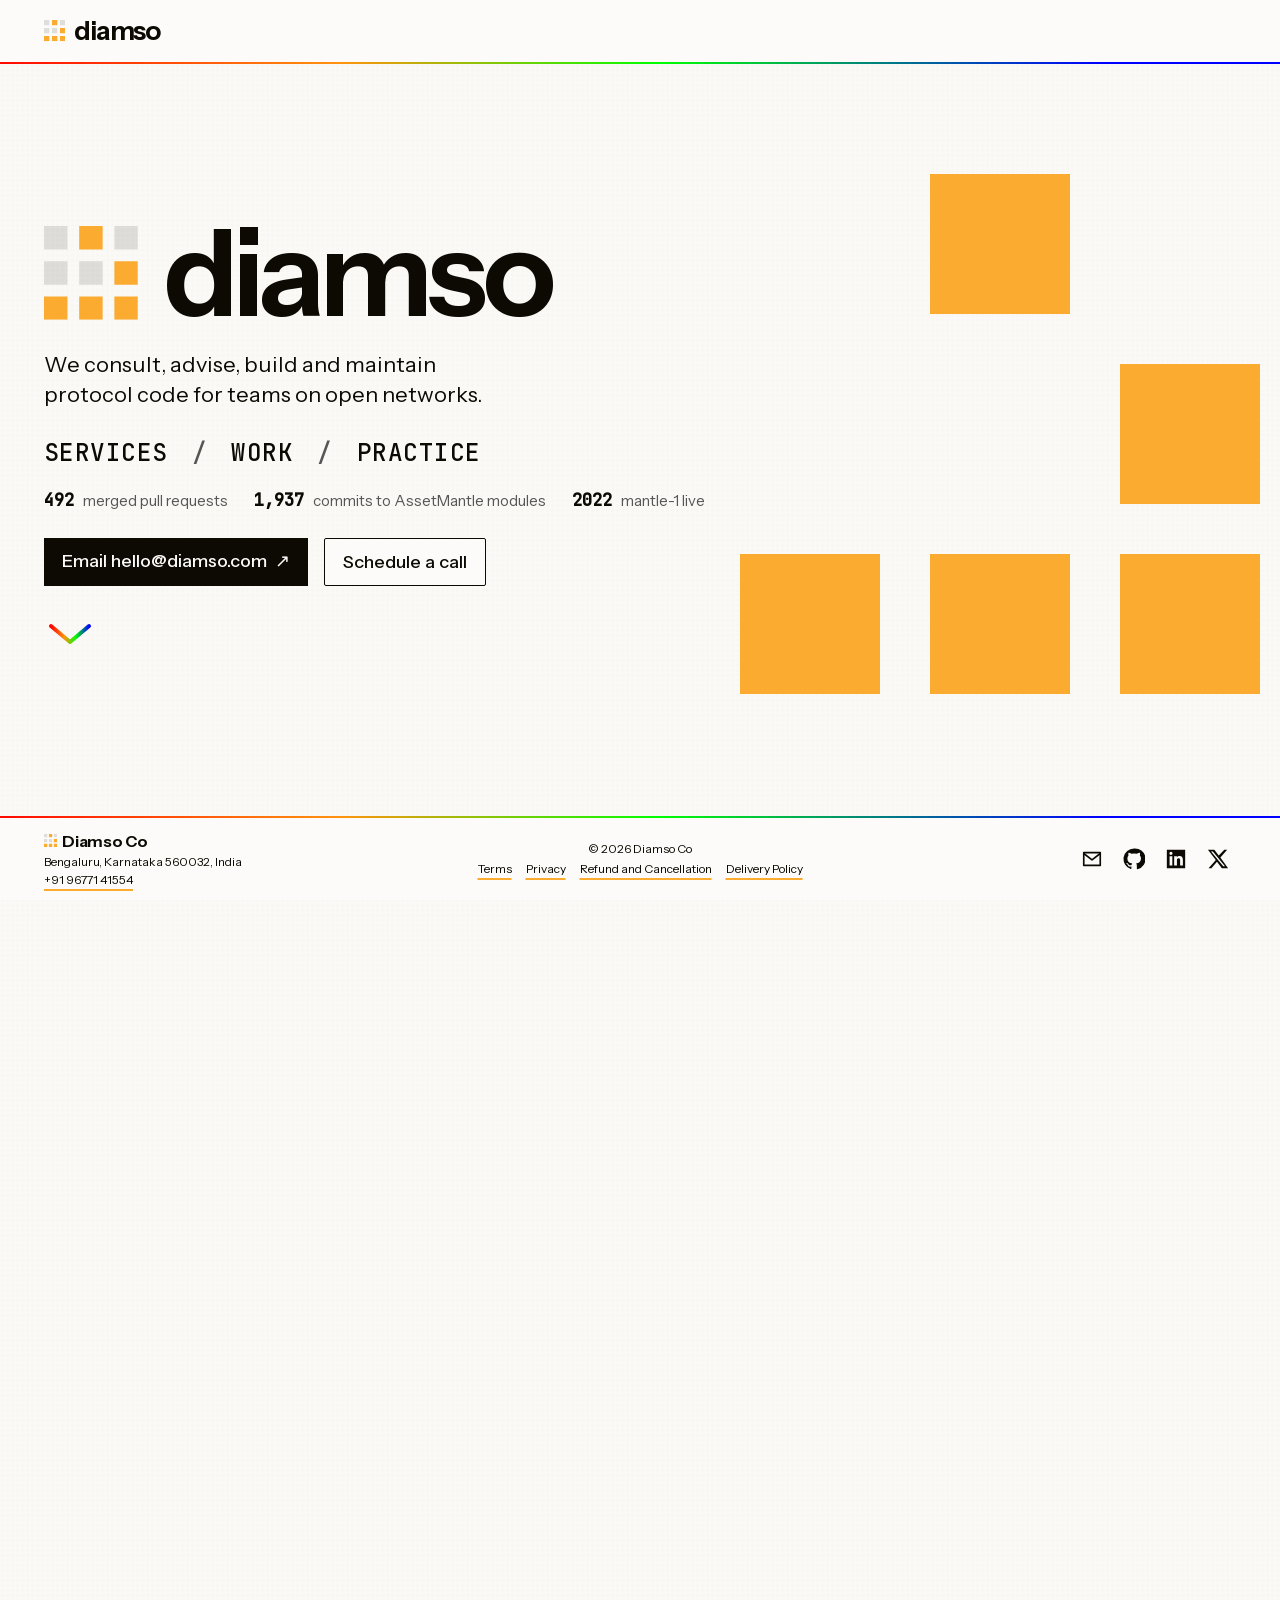
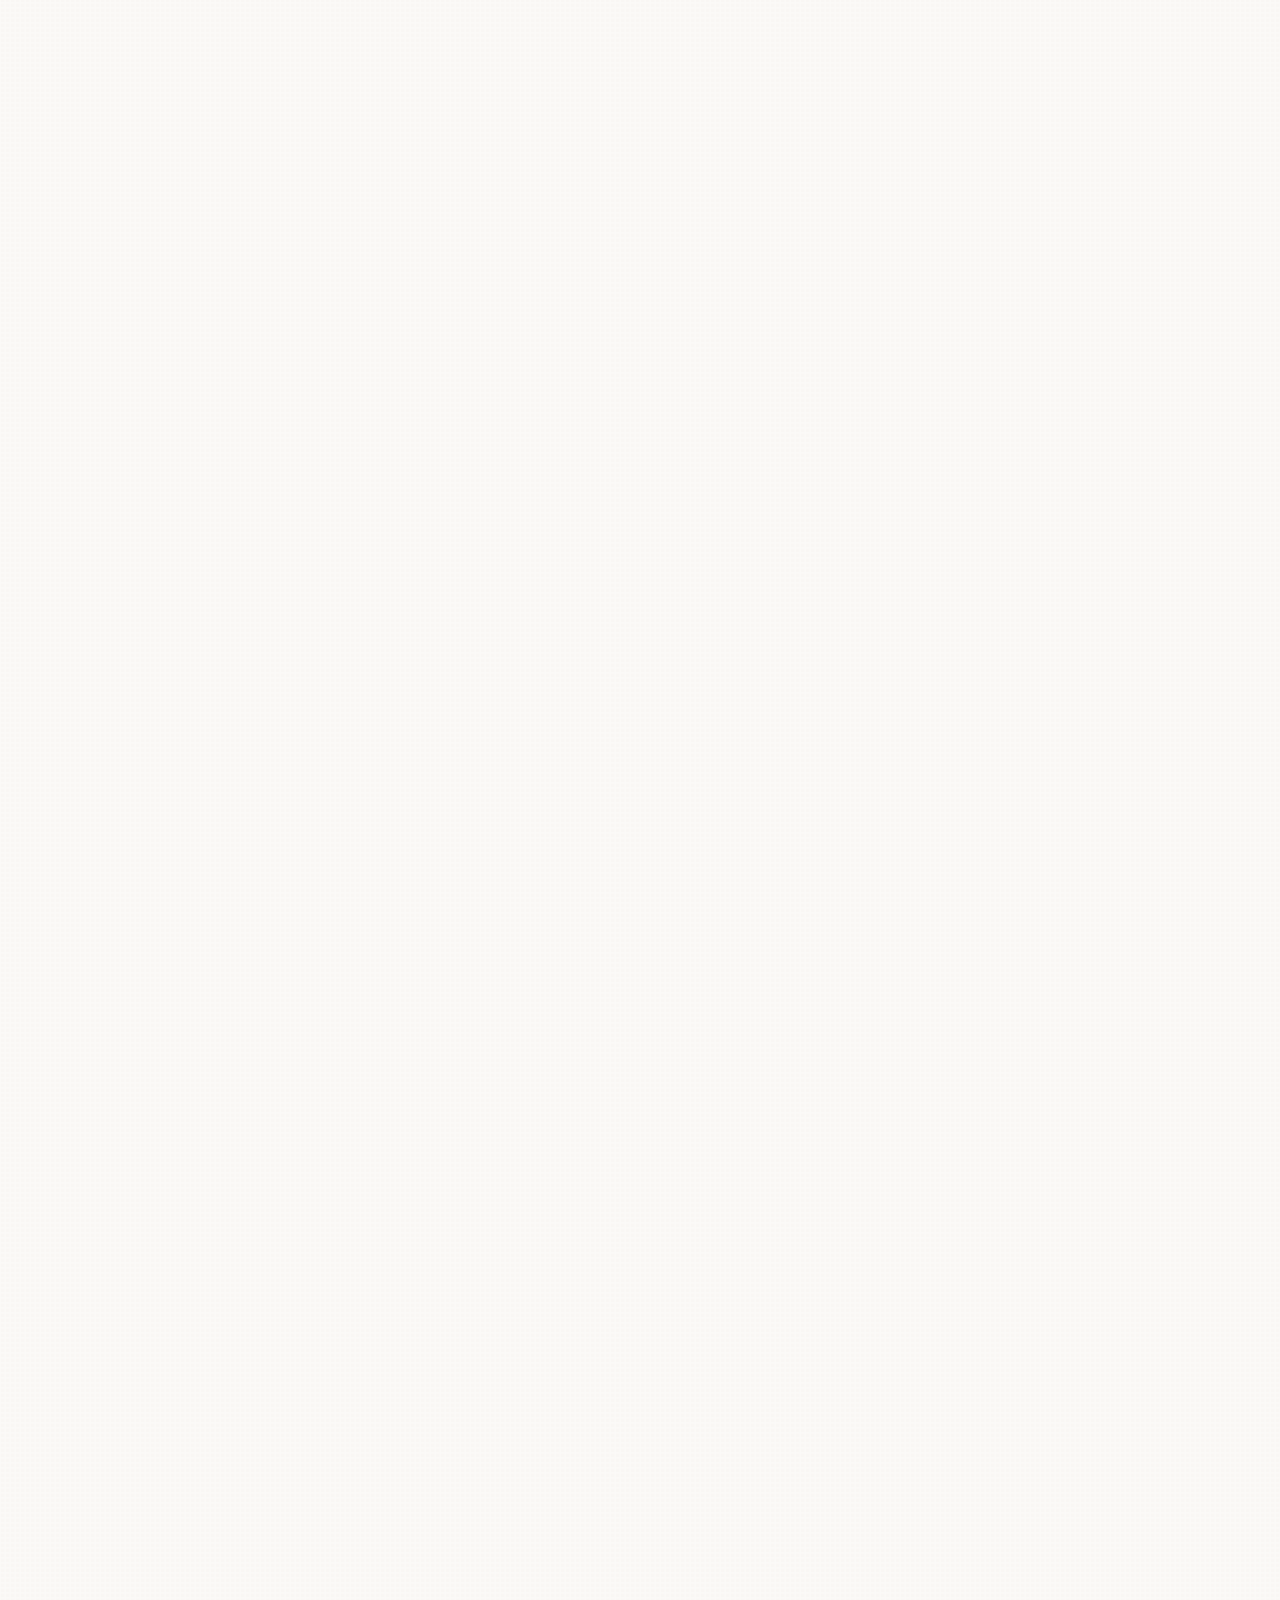
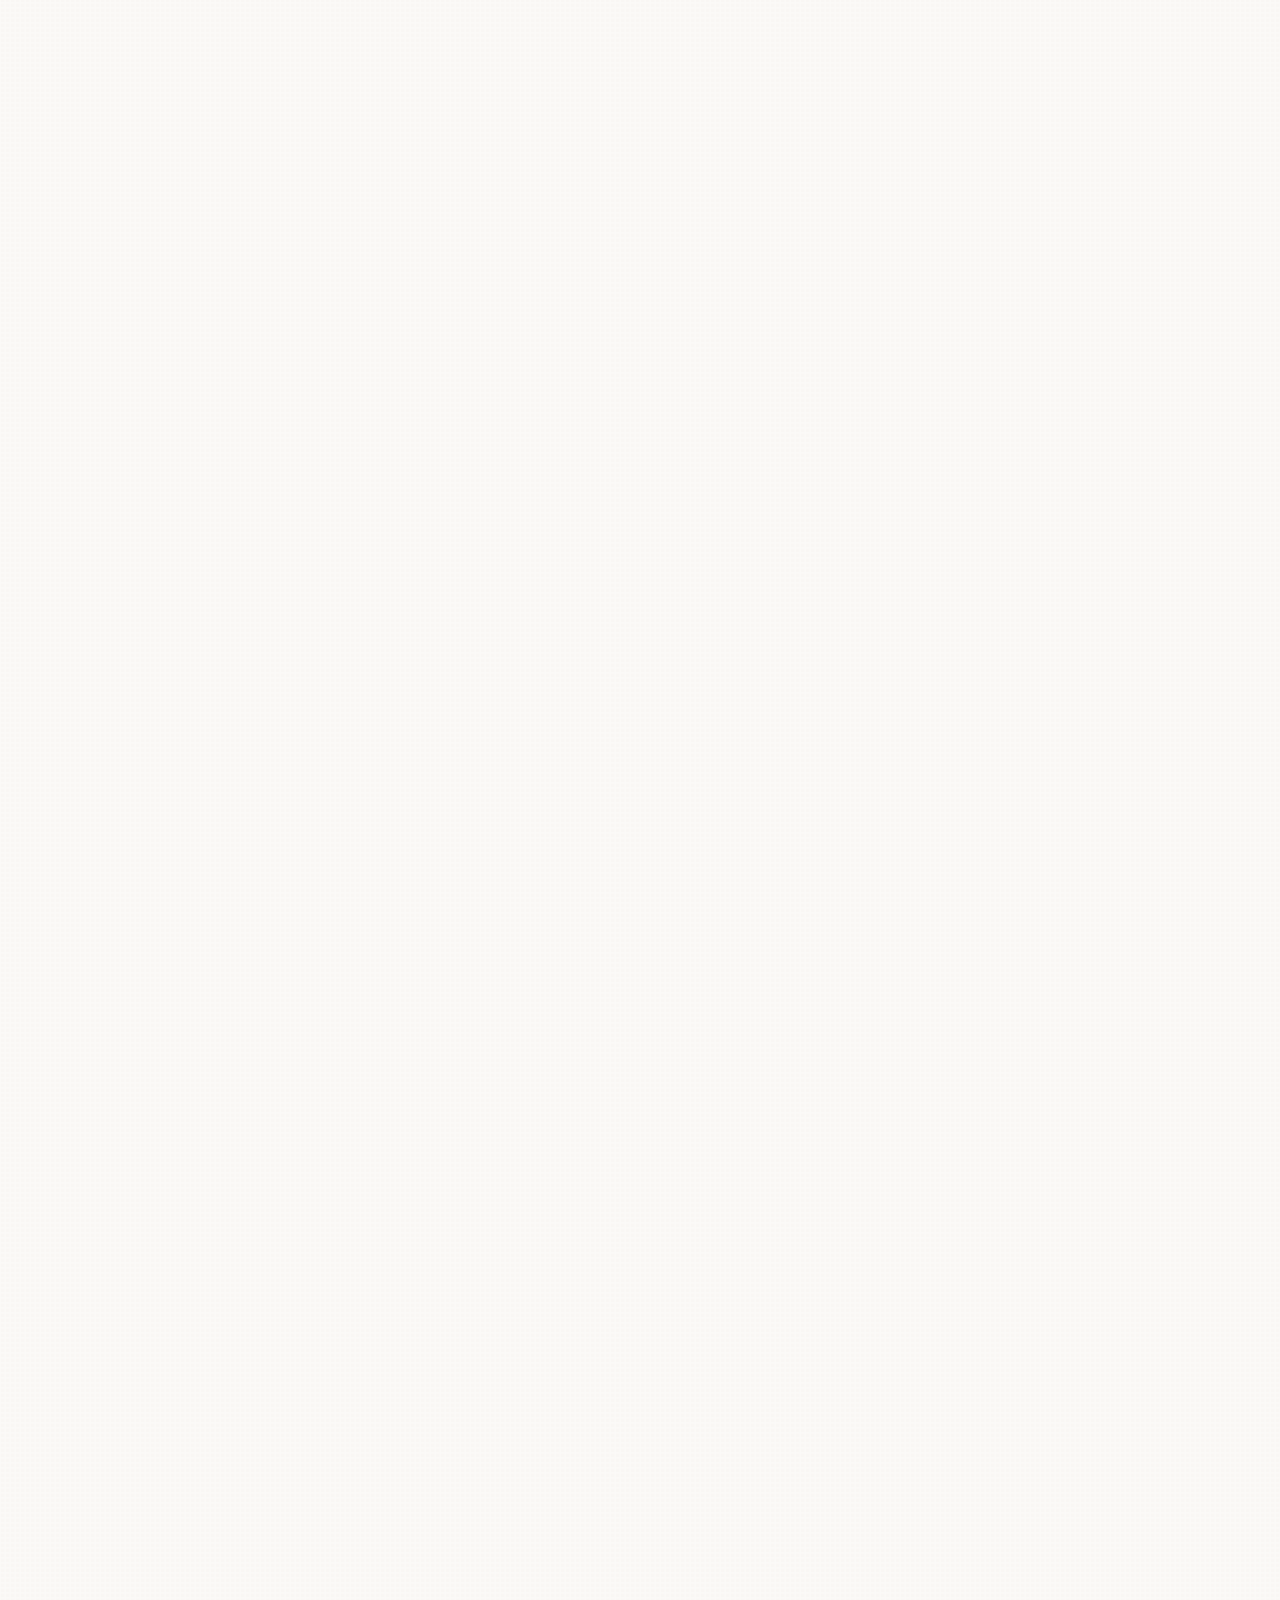
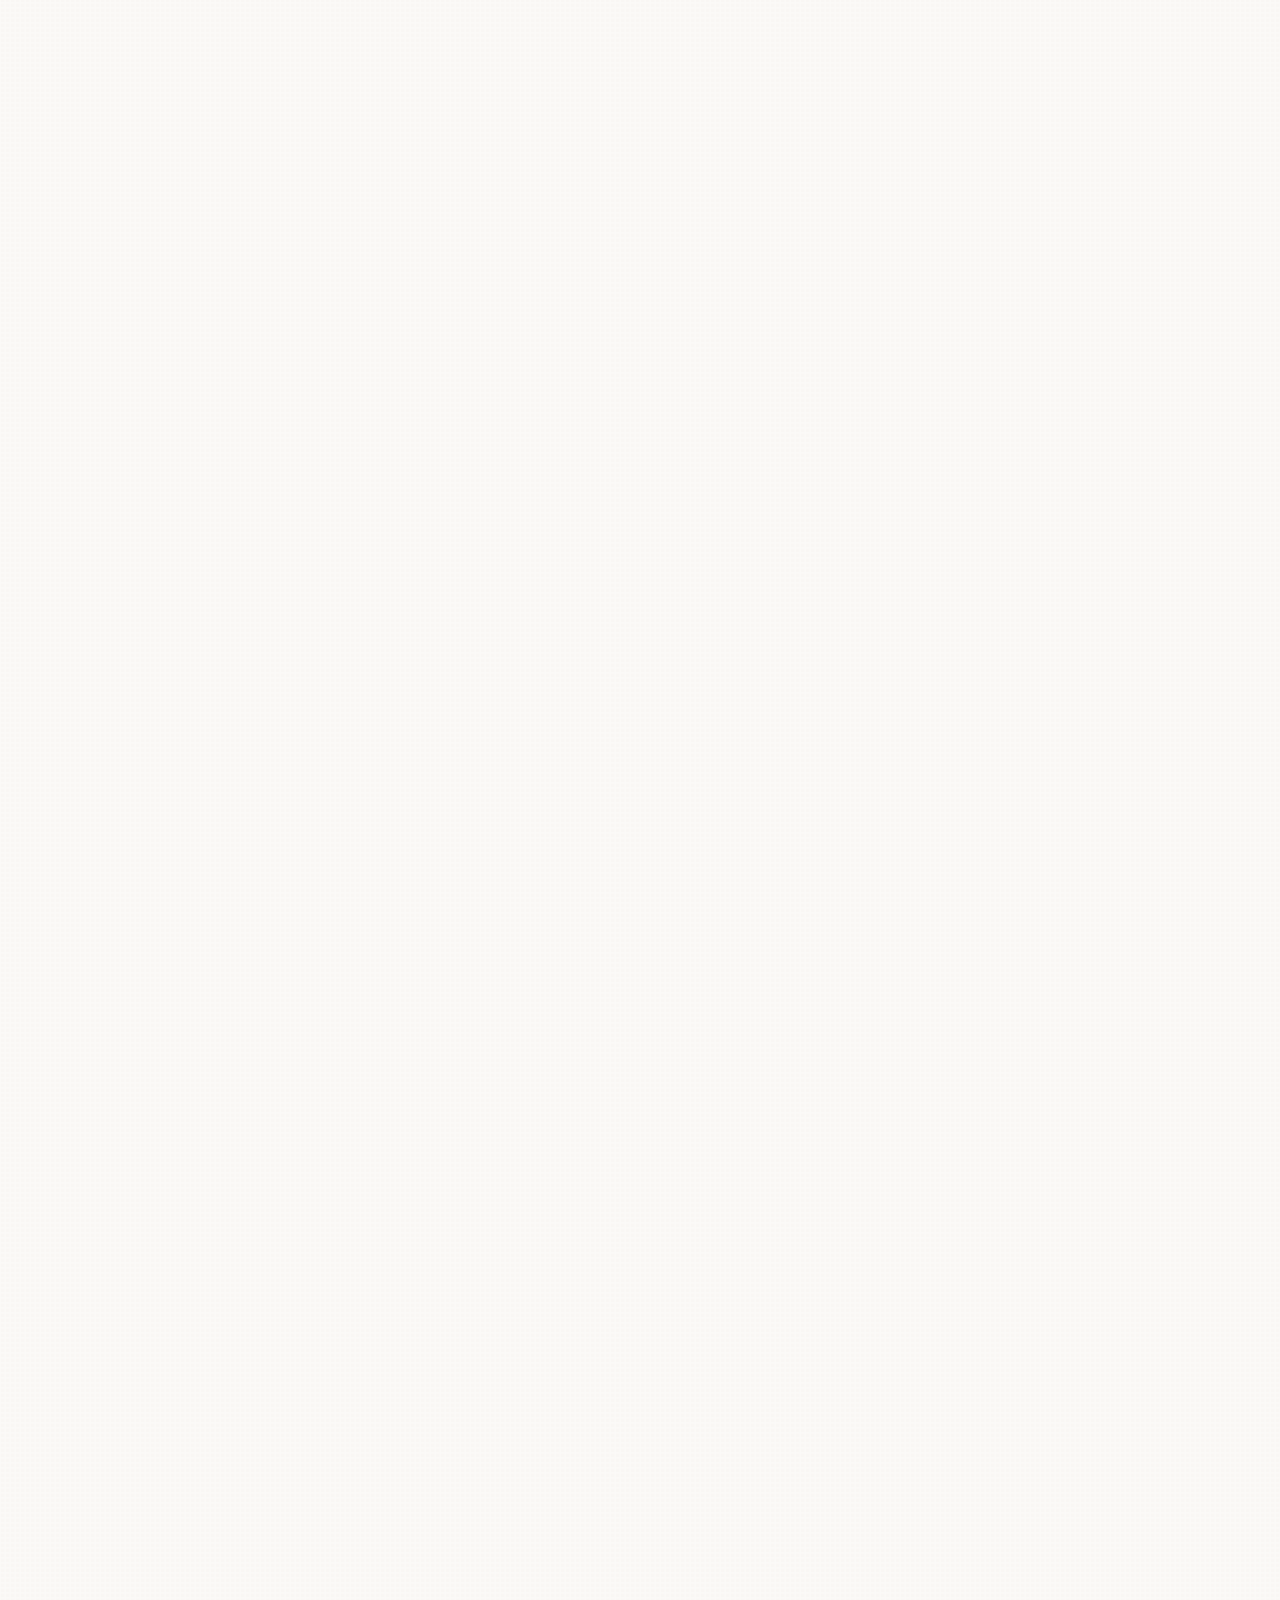
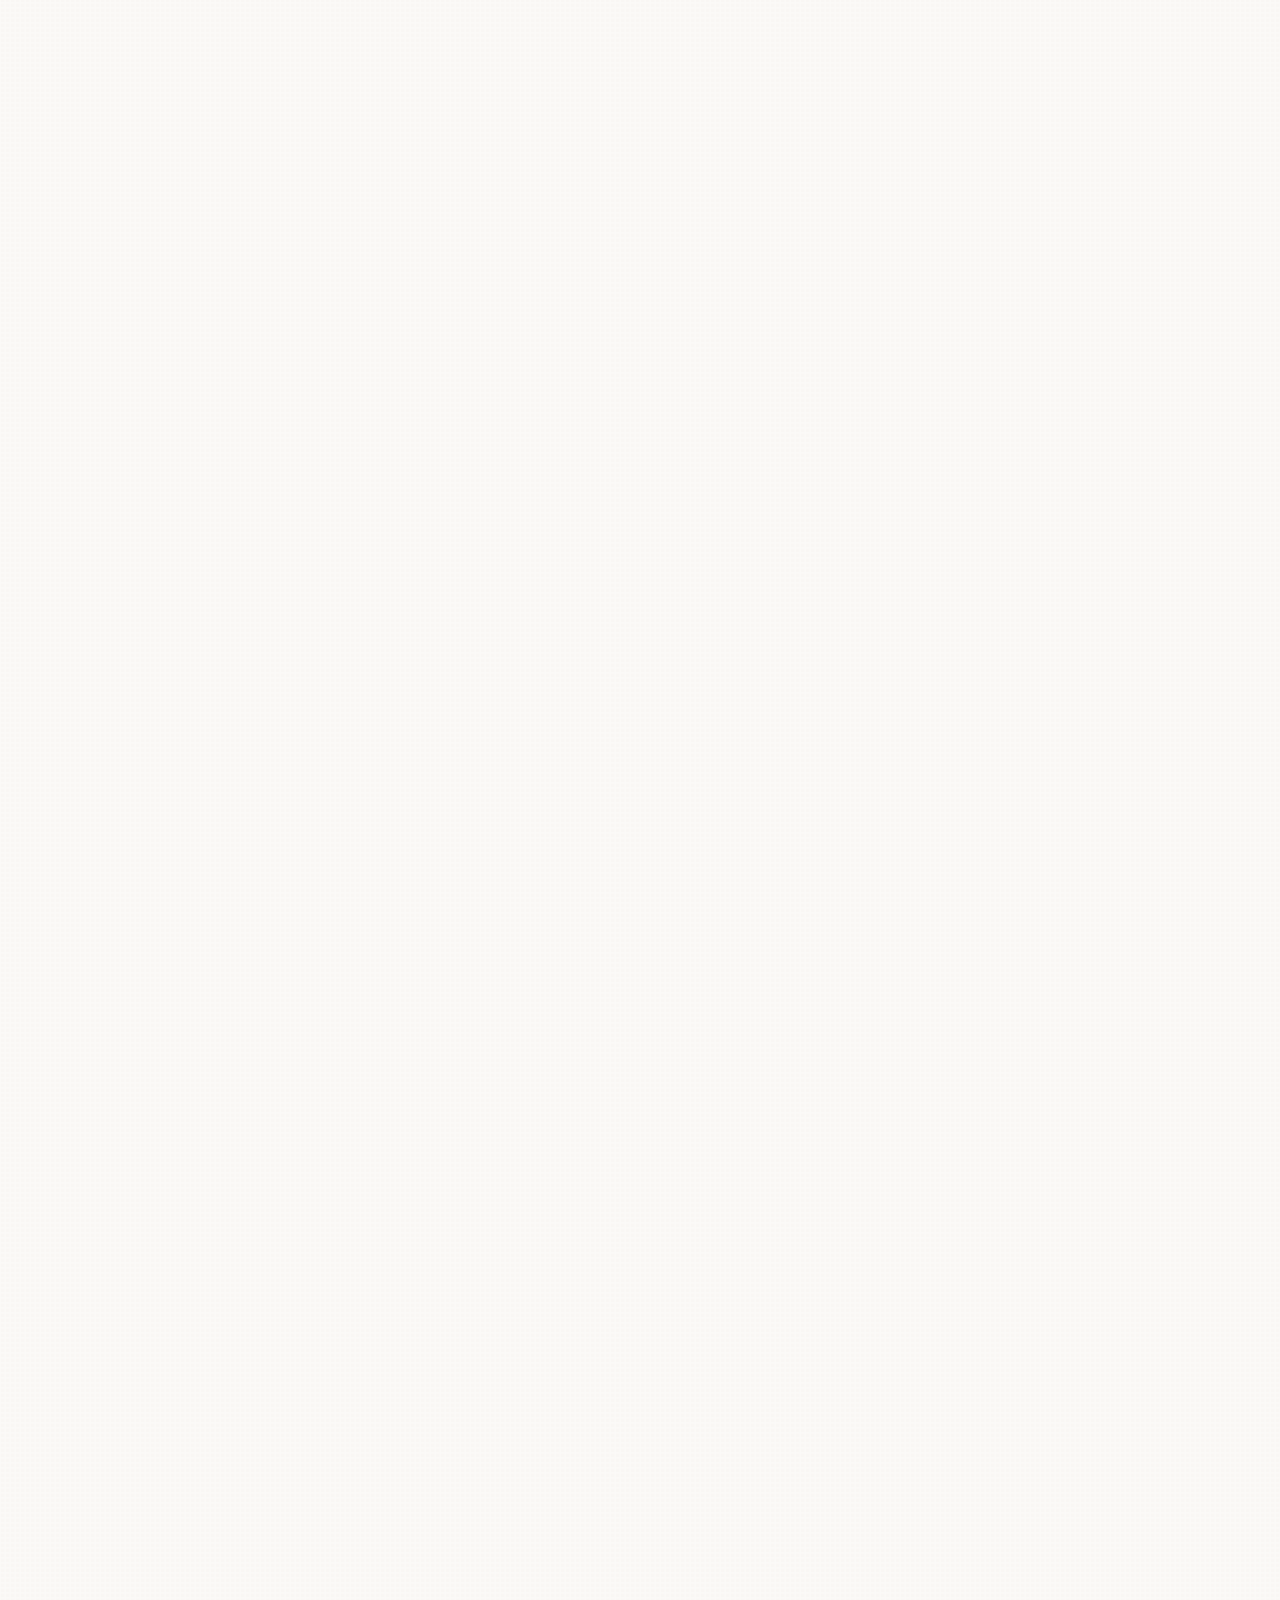
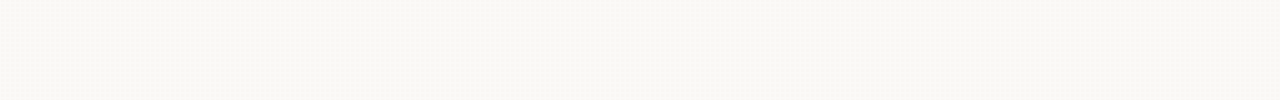
==== commit 98eb183c: "Round 14: booking by email, updated policies, served by Vercel" ====
--- a/index.html
+++ b/index.html
@@ -48,11 +48,6 @@
 .mark{display:inline-block;flex:none;width:.82em;height:.82em;vertical-align:-.06em}
 .brand{display:inline-flex;align-items:center;gap:.32em;font-size:26px;font-weight:650;letter-spacing:-.04em;text-decoration:none}
 .footer-name{display:flex;align-items:center;gap:.32em}
-.coffee-slot{flex:none}
-/* Policy pages carry a plain link in place of the coffee panel, styled as the same pill. */
-.site-header a.bmc-button{display:inline-flex;align-items:center;gap:9px;height:44px;padding:6px 16px;border:1px solid #0D0A0333;border-radius:999px;background:var(--paper);font:700 15px/1.4 'Instrument Sans',sans-serif;text-decoration:none;transition:background-color .15s,transform .15s}
-.site-header a.bmc-button:hover{background:#FFDD00;transform:translateY(-2px)}
-.site-header a.bmc-button .bmc-cup{width:22px;height:22px;flex:none}
 .site-footer{position:fixed;inset:auto 0 0;z-index:40;background:#FCFBF9}
 .footer-bar{width:min(1240px,100%);height:82px;margin-inline:auto;padding-inline:24px;display:grid;grid-template-columns:1fr auto 1fr;align-items:center;gap:16px;font-size:12px;line-height:1.5}
 .footer-name{font-size:16px;font-weight:650;letter-spacing:-.02em}
@@ -355,101 +350,6 @@
 <div class="bar">
 <svg class="sprite" width="0" height="0" aria-hidden="true" focusable="false"><defs><linearGradient id="cube-gloss" x1="0" y1="0" x2=".6" y2="1"><stop offset="0" stop-color="#fff" stop-opacity=".42"/><stop offset=".45" stop-color="#fff" stop-opacity=".06"/><stop offset="1" stop-color="#fff" stop-opacity="0"/></linearGradient></defs><symbol id="diamso-mark" viewBox="0 0 24 24"><path fill="#0D0A03" fill-opacity=".12" d="M0 0h6v6H0zM18 0h6v6h-6zM0 9h6v6H0zM9 9h6v6H9z"/><path fill="#FBAB30" d="M9 0h6v6H9zM18 9h6v6h-6zM0 18h6v6H0zM9 18h6v6H9zM18 18h6v6h-6z"/></symbol></svg>
 <a class="brand" href="#hero" aria-label="Diamso home"><svg class="mark" viewBox="0 0 24 24" aria-hidden="true" focusable="false"><use href="#diamso-mark"/></svg><span>diamso</span></a>
-<div class="coffee-slot" id="coffee"><style>
-:root { color-scheme: light; }
-html:has(dialog[open]) { overflow: hidden; }
-.bmc { position: relative; display: inline-flex; vertical-align: middle; overflow: clip; margin: 0; font-family: "Instrument Sans", system-ui, sans-serif; color: #0D0A03; }
-.bmc .bmc-button { position: relative; z-index: 1; display: inline-flex; align-items: center; justify-content: center; gap: 9px; box-sizing: border-box; height: 44px; padding: 6px 16px; border: 1px solid rgba(13, 10, 3, .20); border-radius: 999px; background: #FCFBF9; color: #0D0A03; font: 700 15px/1.4 "Instrument Sans", system-ui, sans-serif; cursor: pointer; box-shadow: none; transition: background-color .15s, transform .15s, box-shadow .15s; }
-.bmc .bmc-button:hover, .bmc .bmc-button:focus-visible { background: #FFDD00; transform: translateY(-2px); box-shadow: 0 5px 14px #0004; }
-.bmc .bmc-cup { width: 22px; height: 22px; flex: none; }
-.bmc .bmc-dialog { --bmc-text: #0D0A03; box-sizing: border-box; width: min(420px, calc(100vw - 32px)); max-height: 90vh; overflow: auto; overscroll-behavior: contain; margin: auto; padding: 24px; text-align: left; border: 1px solid #ddd; border-radius: 2px; background: #FCFBF9; color: #0D0A03; box-shadow: 0 20px 80px #0006; }
-.bmc .bmc-dialog, .bmc .bmc-heading, .bmc .bmc-close, .bmc .bmc-sizes, .bmc .bmc-legend, .bmc .bmc-choice, .bmc .bmc-size-name, .bmc .bmc-size-price, .bmc .bmc-result, .bmc .bmc-amount, .bmc .bmc-instruction, .bmc .bmc-intro, .bmc .bmc-note, .bmc .bmc-save, .bmc .bmc-phone-instruction, .bmc .bmc-payee, .bmc .bmc-policy, .bmc .bmc-policy-link, .bmc .bmc-transaction { color: var(--bmc-text); font: 400 14px/1.4 "Instrument Sans", system-ui, sans-serif; margin: 0; }
-.bmc .bmc-dialog { margin: auto; }
-.bmc .bmc-dialog::backdrop { background: #0009; }
-.bmc .bmc-heading { margin: 0 36px 8px 0; font: 420 24px/1.25 "Instrument Sans", system-ui, sans-serif; }
-.bmc .bmc-close { position: absolute; top: 14px; right: 14px; width: 44px; height: 44px; border: 1px solid #aaa; border-radius: 2px; background: transparent; color: var(--bmc-text); font: 24px/1 "Instrument Sans", system-ui, sans-serif; cursor: pointer; }
-.bmc .bmc-sizes { display: flex; flex-direction: column; gap: 6px; margin: 0 0 6px; padding: 0; border: 0; }
-.bmc .bmc-legend { margin: 0 0 12px; }
-.bmc .bmc-choice { box-sizing: border-box; flex: 1; display: grid; grid-template-columns: auto 1fr; gap: 6px; align-items: center; min-height: 48px; padding: 12px 16px; border: 1px solid #aaa; border-radius: 2px; cursor: pointer; font-size: 13px; text-align: left; }
-.bmc .bmc-choice:has(input:checked) { border-color: #6b5700; background: #fff2a3; color: #0D0A03; }
-.bmc .bmc-choice input { appearance: none; box-sizing: border-box; width: 16px; height: 16px; margin: 0; border: 1px solid #0D0A03; border-radius: 50%; background: #FCFBF9; }
-.bmc .bmc-choice input:checked { background: #0D0A03; box-shadow: inset 0 0 0 3px #FCFBF9; }
-.bmc .bmc-size-name { display: grid; grid-template-columns: 1fr auto; text-align: left; font: 400 13px/1.4 "Instrument Sans", system-ui, sans-serif; }
-.bmc .bmc-size-price { display: block; margin: 0; font: 400 13px/1.4 "Instrument Sans", system-ui, sans-serif; }
-.bmc .bmc-choice:has(input:checked) .bmc-size-name, .bmc .bmc-choice:has(input:checked) .bmc-size-price, .bmc .bmc-choice:has(input:checked) .bmc-note { color: #0D0A03; }
-.bmc .bmc-result { text-align: left; }
-.bmc .bmc-result[hidden] { display: none; }
-.bmc .bmc-qr { display: block; width: 240px; max-width: 100%; height: auto; margin: 0; background: #fff; }
-.bmc .bmc-amount { margin: 6px 0; font-size: 32px; font-weight: 400; }
-.bmc .bmc-instruction { margin: 0; text-align: left; font-size: 14px; line-height: 1.6; }
-.bmc .bmc-button:focus-visible, .bmc .bmc-close:focus-visible, .bmc .bmc-choice input:focus-visible, .bmc .bmc-save:focus-visible, .bmc .bmc-policy-link:focus-visible { outline: 2px solid #0D0A03; outline-offset: 3px; }
-@media (prefers-reduced-motion: reduce) {
-.bmc .bmc-button { transition: none; }
-}
-.bmc .bmc-intro { margin: 0 0 10px; }
-.bmc .bmc-note { display: block; grid-column: 1; margin: 2px 0 0; font-size: 13px; }
-.bmc .bmc-save { display: none; box-sizing: border-box; min-height: 44px; padding: 8px 14px; border: 1px solid #0D0A031F; border-radius: 2px; background: transparent; cursor: pointer; }
-.bmc .bmc-phone-instruction { display: none; text-align: left; }
-@media (max-width: 699px) {
-
-.bmc .bmc-qr { width: 200px; }
-.bmc .bmc-save { display: block; margin: 6px 0; }
-.bmc .bmc-instruction { display: none; }
-.bmc .bmc-phone-instruction { display: block; }
-}
-.bmc .bmc-call-button { height: 44px; border: 1px solid #0D0A03; border-radius: 2px; background: transparent; color: #0D0A03; }
-.bmc .bmc-call-button:hover, .bmc .bmc-call-button:focus-visible { background: #FCFBF9; transform: none; box-shadow: none; }
-.bmc .bmc-invoice, .bmc .bmc-step, .bmc .bmc-book { color: var(--bmc-text); font: 400 14px/1.4 "Instrument Sans", system-ui, sans-serif; margin: 10px 0; }
-.bmc .bmc-book { display: inline-flex; align-items: center; justify-content: center; box-sizing: border-box; min-height: 48px; padding: 0 14px; background: #0D0A03; color: #FCFBF9; border: 1px solid #0D0A03; border-radius: 2px; text-decoration: none; }
-.bmc .bmc-book:focus-visible { outline: 2px solid #0D0A03; outline-offset: 3px; }
-.bmc .bmc-booking { color: var(--bmc-text); font: 400 14px/1.4 "Instrument Sans", system-ui, sans-serif; margin: 0; text-align: left; }
-
-.bmc[data-kind="calls"] .bmc-heading { margin-bottom: 4px; }
-.bmc[data-kind="calls"] .bmc-intro { margin-bottom: 24px; }
-.bmc[data-kind="calls"] .bmc-sizes { margin: 0 0 24px; }
-.bmc[data-kind="calls"] .bmc-step { margin: 0 0 12px; }
-.bmc[data-kind="calls"] .bmc-book { margin: 0 0 24px; }
-
-.bmc[data-kind="calls"] .bmc-invoice { margin: 6px 0; }
-@media (max-height: 859px) {
-.bmc[data-kind="calls"] .bmc-qr { width: 200px; }
-}
-.bmc .bmc-purpose, .bmc .bmc-payment, .bmc .bmc-disclosure { color: var(--bmc-text); font: 400 14px/1.4 "Instrument Sans", system-ui, sans-serif; margin: 10px 0; text-align: left; }
-.bmc .bmc-disclosure { min-height: 44px; padding: 8px 12px; border: 1px solid #0D0A03; border-radius: 2px; background: transparent; cursor: pointer; }
-.bmc .bmc-disclosure:focus-visible { outline: 2px solid #0D0A03; outline-offset: 3px; }
-.bmc .bmc-payment[hidden] { display: none; }
-.bmc .bmc-policy { margin: 12px 0 0; text-align: left; }
-.bmc .bmc-policy-link { text-decoration: underline; text-decoration-color: #FBAB30; text-underline-offset: 2px; }
-.bmc .bmc-transaction { margin: 8px 0 0; text-align: left; }
-@media (max-width: 699px) {
-.bmc .bmc-heading, .bmc .bmc-heading + .bmc-intro { padding-right: 56px; }
-}
-</style>
-<div class="bmc">
-<button class="bmc-button" type="button" aria-haspopup="dialog">
-<svg class="bmc-cup" viewBox="0 0 24 24" fill="#FFDD00" stroke="#0D0A03" stroke-width="1.7" stroke-linecap="round" stroke-linejoin="round" aria-hidden="true"><path d="M5 8h12v7a5 5 0 0 1-5 5h-2a5 5 0 0 1-5-5V8Zm12 1h2a3 3 0 0 1 0 6h-2M4 22h15M8 3v2m4-3v3m4-2v2"/></svg>
-Buy me a coffee
-</button>
-<dialog class="bmc-dialog" aria-label="Buy me a coffee">
-<button class="bmc-close" type="button" aria-label="Close coffee panel" autofocus>×</button>
-<h2 class="bmc-heading">Buy me a coffee</h2>
-<p class="bmc-intro">If you use my code and would like to support its maintenance, buy me a coffee.</p>
-<fieldset class="bmc-sizes"><legend class="bmc-legend">Choose a size</legend>
-<label class="bmc-choice"><input type="radio" name="bmc-size" value="0" checked><span class="bmc-size-name">Small<strong class="bmc-size-price">₹200</strong></span></label>
-<label class="bmc-choice"><input type="radio" name="bmc-size" value="1"><span class="bmc-size-name">Medium<strong class="bmc-size-price">₹300</strong></span></label>
-<label class="bmc-choice"><input type="radio" name="bmc-size" value="2"><span class="bmc-size-name">Large<strong class="bmc-size-price">₹500</strong></span></label>
-</fieldset>
-<p class="bmc-purpose">A fixed-price payment for open source maintenance, delivered as public commits within 30 days. If the commits are not delivered, you get a full refund within 7 days. Invoiced as software services, with a GST invoice emailed within 2 business days.</p>
-<p class="bmc-policy">By paying, you accept the <a class="bmc-policy-link" href="terms.html">Terms</a> and the <a class="bmc-policy-link" href="refunds.html">Refund and Cancellation policy</a>.</p>
-<div class="bmc-payment"><div class="bmc-result" data-size="0"><template class="bmc-qr-template"><svg class="bmc-qr" xmlns="http://www.w3.org/2000/svg" viewBox="0 0 57 57" shape-rendering="crispEdges" role="img" aria-label="UPI QR code for ₹200"><path d="M4 4h7v1h-7zM12 4h1v1h-1zM15 4h2v1h-2zM18 4h1v1h-1zM21 4h1v1h-1zM24 4h3v1h-3zM28 4h1v1h-1zM32 4h2v1h-2zM35 4h1v1h-1zM37 4h2v1h-2zM44 4h1v1h-1zM46 4h7v1h-7zM4 5h1v1h-1zM10 5h1v1h-1zM13 5h2v1h-2zM18 5h3v1h-3zM23 5h2v1h-2zM29 5h4v1h-4zM34 5h1v1h-1zM39 5h1v1h-1zM42 5h3v1h-3zM46 5h1v1h-1zM52 5h1v1h-1zM4 6h1v1h-1zM6 6h3v1h-3zM10 6h1v1h-1zM14 6h1v1h-1zM20 6h4v1h-4zM25 6h3v1h-3zM29 6h1v1h-1zM32 6h2v1h-2zM37 6h1v1h-1zM43 6h2v1h-2zM46 6h1v1h-1zM48 6h3v1h-3zM52 6h1v1h-1zM4 7h1v1h-1zM6 7h3v1h-3zM10 7h1v1h-1zM12 7h2v1h-2zM15 7h1v1h-1zM19 7h3v1h-3zM26 7h1v1h-1zM28 7h1v1h-1zM30 7h2v1h-2zM33 7h2v1h-2zM36 7h1v1h-1zM39 7h1v1h-1zM41 7h1v1h-1zM43 7h1v1h-1zM46 7h1v1h-1zM48 7h3v1h-3zM52 7h1v1h-1zM4 8h1v1h-1zM6 8h3v1h-3zM10 8h1v1h-1zM12 8h1v1h-1zM15 8h1v1h-1zM17 8h3v1h-3zM25 8h8v1h-8zM34 8h1v1h-1zM46 8h1v1h-1zM48 8h3v1h-3zM52 8h1v1h-1zM4 9h1v1h-1zM10 9h1v1h-1zM12 9h3v1h-3zM17 9h2v1h-2zM23 9h1v1h-1zM26 9h1v1h-1zM30 9h1v1h-1zM35 9h1v1h-1zM37 9h2v1h-2zM40 9h1v1h-1zM42 9h1v1h-1zM46 9h1v1h-1zM52 9h1v1h-1zM4 10h7v1h-7zM12 10h1v1h-1zM14 10h1v1h-1zM16 10h1v1h-1zM18 10h1v1h-1zM20 10h1v1h-1zM22 10h1v1h-1zM24 10h1v1h-1zM26 10h1v1h-1zM28 10h1v1h-1zM30 10h1v1h-1zM32 10h1v1h-1zM34 10h1v1h-1zM36 10h1v1h-1zM38 10h1v1h-1zM40 10h1v1h-1zM42 10h1v1h-1zM44 10h1v1h-1zM46 10h7v1h-7zM12 11h1v1h-1zM15 11h1v1h-1zM17 11h1v1h-1zM23 11h4v1h-4zM30 11h1v1h-1zM32 11h7v1h-7zM40 11h2v1h-2zM4 12h1v1h-1zM8 12h1v1h-1zM10 12h4v1h-4zM16 12h2v1h-2zM19 12h1v1h-1zM21 12h1v1h-1zM23 12h2v1h-2zM26 12h5v1h-5zM32 12h4v1h-4zM37 12h2v1h-2zM40 12h2v1h-2zM45 12h5v1h-5zM52 12h1v1h-1zM4 13h3v1h-3zM9 13h1v1h-1zM11 13h2v1h-2zM14 13h1v1h-1zM16 13h1v1h-1zM22 13h3v1h-3zM26 13h1v1h-1zM29 13h1v1h-1zM31 13h1v1h-1zM36 13h2v1h-2zM39 13h3v1h-3zM43 13h4v1h-4zM7 14h2v1h-2zM10 14h2v1h-2zM13 14h6v1h-6zM20 14h1v1h-1zM23 14h2v1h-2zM28 14h1v1h-1zM31 14h1v1h-1zM36 14h2v1h-2zM39 14h1v1h-1zM41 14h3v1h-3zM46 14h1v1h-1zM48 14h2v1h-2zM52 14h1v1h-1zM5 15h1v1h-1zM8 15h1v1h-1zM11 15h1v1h-1zM13 15h1v1h-1zM16 15h5v1h-5zM22 15h1v1h-1zM24 15h3v1h-3zM32 15h2v1h-2zM35 15h1v1h-1zM37 15h1v1h-1zM42 15h1v1h-1zM46 15h1v1h-1zM48 15h2v1h-2zM51 15h1v1h-1zM4 16h3v1h-3zM9 16h7v1h-7zM17 16h2v1h-2zM20 16h2v1h-2zM24 16h1v1h-1zM26 16h1v1h-1zM28 16h1v1h-1zM30 16h1v1h-1zM33 16h1v1h-1zM36 16h5v1h-5zM44 16h2v1h-2zM49 16h1v1h-1zM51 16h1v1h-1zM5 17h1v1h-1zM8 17h2v1h-2zM12 17h1v1h-1zM14 17h1v1h-1zM19 17h2v1h-2zM22 17h3v1h-3zM27 17h1v1h-1zM29 17h1v1h-1zM32 17h1v1h-1zM34 17h2v1h-2zM37 17h1v1h-1zM41 17h1v1h-1zM43 17h1v1h-1zM45 17h2v1h-2zM48 17h1v1h-1zM51 17h1v1h-1zM4 18h2v1h-2zM7 18h1v1h-1zM10 18h2v1h-2zM17 18h2v1h-2zM21 18h1v1h-1zM23 18h1v1h-1zM26 18h2v1h-2zM33 18h3v1h-3zM39 18h1v1h-1zM41 18h1v1h-1zM46 18h1v1h-1zM5 19h2v1h-2zM8 19h2v1h-2zM11 19h3v1h-3zM15 19h2v1h-2zM18 19h1v1h-1zM20 19h1v1h-1zM25 19h3v1h-3zM30 19h1v1h-1zM32 19h2v1h-2zM35 19h1v1h-1zM37 19h2v1h-2zM43 19h1v1h-1zM47 19h3v1h-3zM4 20h1v1h-1zM9 20h2v1h-2zM12 20h1v1h-1zM15 20h1v1h-1zM19 20h3v1h-3zM23 20h1v1h-1zM25 20h1v1h-1zM33 20h5v1h-5zM40 20h1v1h-1zM42 20h1v1h-1zM44 20h1v1h-1zM46 20h2v1h-2zM50 20h3v1h-3zM4 21h1v1h-1zM7 21h2v1h-2zM11 21h1v1h-1zM15 21h3v1h-3zM20 21h3v1h-3zM24 21h5v1h-5zM30 21h2v1h-2zM34 21h1v1h-1zM36 21h1v1h-1zM39 21h4v1h-4zM47 21h2v1h-2zM51 21h1v1h-1zM7 22h1v1h-1zM10 22h2v1h-2zM14 22h3v1h-3zM18 22h1v1h-1zM22 22h6v1h-6zM29 22h4v1h-4zM38 22h2v1h-2zM41 22h1v1h-1zM43 22h2v1h-2zM46 22h1v1h-1zM49 22h2v1h-2zM9 23h1v1h-1zM11 23h1v1h-1zM13 23h4v1h-4zM19 23h2v1h-2zM27 23h1v1h-1zM31 23h2v1h-2zM34 23h4v1h-4zM39 23h1v1h-1zM43 23h1v1h-1zM45 23h2v1h-2zM48 23h1v1h-1zM50 23h1v1h-1zM52 23h1v1h-1zM4 24h1v1h-1zM6 24h1v1h-1zM8 24h3v1h-3zM12 24h1v1h-1zM14 24h2v1h-2zM18 24h2v1h-2zM21 24h3v1h-3zM27 24h1v1h-1zM30 24h1v1h-1zM32 24h1v1h-1zM36 24h3v1h-3zM41 24h4v1h-4zM47 24h2v1h-2zM50 24h1v1h-1zM4 25h1v1h-1zM6 25h4v1h-4zM14 25h1v1h-1zM16 25h2v1h-2zM19 25h1v1h-1zM21 25h2v1h-2zM28 25h4v1h-4zM34 25h1v1h-1zM39 25h2v1h-2zM42 25h1v1h-1zM46 25h1v1h-1zM51 25h1v1h-1zM4 26h2v1h-2zM7 26h7v1h-7zM15 26h2v1h-2zM21 26h3v1h-3zM25 26h10v1h-10zM38 26h2v1h-2zM42 26h1v1h-1zM44 26h7v1h-7zM5 27h2v1h-2zM8 27h1v1h-1zM12 27h2v1h-2zM16 27h1v1h-1zM18 27h2v1h-2zM22 27h1v1h-1zM24 27h1v1h-1zM26 27h1v1h-1zM30 27h2v1h-2zM33 27h1v1h-1zM35 27h1v1h-1zM37 27h1v1h-1zM40 27h1v1h-1zM43 27h2v1h-2zM48 27h1v1h-1zM51 27h2v1h-2zM4 28h1v1h-1zM7 28h2v1h-2zM10 28h1v1h-1zM12 28h1v1h-1zM14 28h2v1h-2zM17 28h1v1h-1zM20 28h1v1h-1zM22 28h1v1h-1zM24 28h1v1h-1zM26 28h1v1h-1zM28 28h1v1h-1zM30 28h6v1h-6zM37 28h2v1h-2zM40 28h3v1h-3zM44 28h1v1h-1zM46 28h1v1h-1zM48 28h2v1h-2zM4 29h1v1h-1zM6 29h1v1h-1zM8 29h1v1h-1zM12 29h1v1h-1zM14 29h2v1h-2zM19 29h1v1h-1zM22 29h1v1h-1zM26 29h1v1h-1zM30 29h2v1h-2zM34 29h1v1h-1zM36 29h1v1h-1zM41 29h4v1h-4zM48 29h1v1h-1zM52 29h1v1h-1zM6 30h1v1h-1zM8 30h8v1h-8zM17 30h3v1h-3zM21 30h1v1h-1zM24 30h1v1h-1zM26 30h6v1h-6zM34 30h1v1h-1zM36 30h1v1h-1zM38 30h2v1h-2zM43 30h6v1h-6zM50 30h1v1h-1zM4 31h1v1h-1zM6 31h2v1h-2zM12 31h3v1h-3zM16 31h1v1h-1zM18 31h3v1h-3zM22 31h1v1h-1zM27 31h1v1h-1zM29 31h1v1h-1zM31 31h7v1h-7zM39 31h2v1h-2zM42 31h11v1h-11zM4 32h1v1h-1zM6 32h1v1h-1zM9 32h2v1h-2zM12 32h1v1h-1zM16 32h1v1h-1zM23 32h2v1h-2zM27 32h3v1h-3zM32 32h2v1h-2zM36 32h2v1h-2zM46 32h7v1h-7zM5 33h2v1h-2zM9 33h1v1h-1zM12 33h1v1h-1zM15 33h8v1h-8zM26 33h1v1h-1zM28 33h4v1h-4zM33 33h3v1h-3zM40 33h1v1h-1zM42 33h1v1h-1zM45 33h1v1h-1zM47 33h2v1h-2zM51 33h1v1h-1zM6 34h3v1h-3zM10 34h1v1h-1zM15 34h1v1h-1zM19 34h1v1h-1zM21 34h2v1h-2zM24 34h1v1h-1zM26 34h1v1h-1zM31 34h2v1h-2zM34 34h1v1h-1zM36 34h2v1h-2zM39 34h1v1h-1zM41 34h2v1h-2zM44 34h2v1h-2zM47 34h2v1h-2zM4 35h2v1h-2zM7 35h1v1h-1zM9 35h1v1h-1zM11 35h1v1h-1zM15 35h2v1h-2zM19 35h2v1h-2zM23 35h2v1h-2zM26 35h2v1h-2zM29 35h1v1h-1zM31 35h2v1h-2zM34 35h1v1h-1zM39 35h1v1h-1zM41 35h4v1h-4zM49 35h2v1h-2zM4 36h2v1h-2zM10 36h2v1h-2zM14 36h2v1h-2zM17 36h3v1h-3zM21 36h1v1h-1zM23 36h10v1h-10zM38 36h2v1h-2zM41 36h1v1h-1zM44 36h1v1h-1zM46 36h1v1h-1zM50 36h2v1h-2zM4 37h2v1h-2zM7 37h1v1h-1zM12 37h2v1h-2zM15 37h1v1h-1zM18 37h6v1h-6zM25 37h1v1h-1zM30 37h1v1h-1zM32 37h2v1h-2zM35 37h1v1h-1zM37 37h2v1h-2zM43 37h1v1h-1zM46 37h1v1h-1zM48 37h1v1h-1zM50 37h1v1h-1zM52 37h1v1h-1zM5 38h1v1h-1zM7 38h2v1h-2zM10 38h3v1h-3zM14 38h2v1h-2zM17 38h1v1h-1zM19 38h5v1h-5zM25 38h1v1h-1zM28 38h1v1h-1zM30 38h1v1h-1zM33 38h1v1h-1zM35 38h4v1h-4zM40 38h1v1h-1zM44 38h1v1h-1zM47 38h2v1h-2zM50 38h1v1h-1zM6 39h3v1h-3zM14 39h4v1h-4zM20 39h2v1h-2zM25 39h4v1h-4zM32 39h1v1h-1zM38 39h1v1h-1zM44 39h3v1h-3zM49 39h2v1h-2zM52 39h1v1h-1zM6 40h1v1h-1zM8 40h1v1h-1zM10 40h1v1h-1zM15 40h3v1h-3zM19 40h1v1h-1zM21 40h3v1h-3zM25 40h3v1h-3zM29 40h1v1h-1zM32 40h1v1h-1zM34 40h2v1h-2zM42 40h1v1h-1zM45 40h6v1h-6zM4 41h1v1h-1zM8 41h1v1h-1zM12 41h3v1h-3zM16 41h1v1h-1zM19 41h3v1h-3zM23 41h1v1h-1zM25 41h1v1h-1zM27 41h2v1h-2zM31 41h1v1h-1zM34 41h1v1h-1zM36 41h1v1h-1zM39 41h6v1h-6zM48 41h3v1h-3zM52 41h1v1h-1zM5 42h1v1h-1zM9 42h3v1h-3zM13 42h1v1h-1zM16 42h3v1h-3zM20 42h6v1h-6zM30 42h2v1h-2zM33 42h1v1h-1zM38 42h6v1h-6zM48 42h3v1h-3zM5 43h3v1h-3zM13 43h3v1h-3zM17 43h1v1h-1zM19 43h3v1h-3zM24 43h4v1h-4zM30 43h2v1h-2zM33 43h1v1h-1zM35 43h3v1h-3zM39 43h2v1h-2zM46 43h1v1h-1zM48 43h1v1h-1zM50 43h3v1h-3zM4 44h3v1h-3zM10 44h1v1h-1zM14 44h1v1h-1zM17 44h1v1h-1zM21 44h1v1h-1zM23 44h2v1h-2zM26 44h6v1h-6zM33 44h1v1h-1zM35 44h1v1h-1zM37 44h1v1h-1zM40 44h1v1h-1zM42 44h1v1h-1zM44 44h7v1h-7zM12 45h6v1h-6zM21 45h2v1h-2zM25 45h2v1h-2zM30 45h3v1h-3zM34 45h1v1h-1zM36 45h3v1h-3zM40 45h2v1h-2zM43 45h2v1h-2zM48 45h1v1h-1zM51 45h2v1h-2zM4 46h7v1h-7zM12 46h1v1h-1zM21 46h1v1h-1zM26 46h1v1h-1zM28 46h1v1h-1zM30 46h2v1h-2zM33 46h1v1h-1zM36 46h2v1h-2zM40 46h1v1h-1zM43 46h2v1h-2zM46 46h1v1h-1zM48 46h1v1h-1zM52 46h1v1h-1zM4 47h1v1h-1zM10 47h1v1h-1zM14 47h2v1h-2zM17 47h3v1h-3zM21 47h3v1h-3zM25 47h2v1h-2zM30 47h2v1h-2zM33 47h1v1h-1zM35 47h1v1h-1zM37 47h1v1h-1zM39 47h2v1h-2zM42 47h3v1h-3zM48 47h2v1h-2zM51 47h1v1h-1zM4 48h1v1h-1zM6 48h3v1h-3zM10 48h1v1h-1zM12 48h2v1h-2zM19 48h1v1h-1zM21 48h1v1h-1zM24 48h1v1h-1zM26 48h12v1h-12zM40 48h1v1h-1zM42 48h1v1h-1zM44 48h5v1h-5zM50 48h2v1h-2zM4 49h1v1h-1zM6 49h3v1h-3zM10 49h1v1h-1zM14 49h1v1h-1zM16 49h2v1h-2zM19 49h1v1h-1zM22 49h4v1h-4zM27 49h2v1h-2zM31 49h1v1h-1zM34 49h1v1h-1zM36 49h1v1h-1zM38 49h5v1h-5zM44 49h1v1h-1zM46 49h2v1h-2zM50 49h1v1h-1zM52 49h1v1h-1zM4 50h1v1h-1zM6 50h3v1h-3zM10 50h1v1h-1zM13 50h1v1h-1zM16 50h1v1h-1zM21 50h1v1h-1zM23 50h1v1h-1zM25 50h1v1h-1zM28 50h1v1h-1zM30 50h1v1h-1zM32 50h3v1h-3zM38 50h1v1h-1zM40 50h1v1h-1zM42 50h3v1h-3zM46 50h1v1h-1zM51 50h1v1h-1zM4 51h1v1h-1zM10 51h1v1h-1zM13 51h2v1h-2zM18 51h2v1h-2zM21 51h2v1h-2zM26 51h2v1h-2zM29 51h2v1h-2zM32 51h2v1h-2zM35 51h1v1h-1zM37 51h2v1h-2zM48 51h1v1h-1zM50 51h2v1h-2zM4 52h7v1h-7zM12 52h6v1h-6zM24 52h1v1h-1zM26 52h1v1h-1zM29 52h2v1h-2zM33 52h5v1h-5zM40 52h1v1h-1zM42 52h1v1h-1zM44 52h1v1h-1zM46 52h2v1h-2zM49 52h4v1h-4z" fill="#000000"/></svg></template><p class="bmc-instruction">Scan this code with your UPI app.</p><p class="bmc-phone-instruction">Save the code, then pick it from your UPI app's scan screen.</p><p class="bmc-payee">Paid to DIAMSO CO</p><p class="bmc-amount">₹200</p></div>
-<div class="bmc-result" data-size="1" hidden><template class="bmc-qr-template"><svg class="bmc-qr" xmlns="http://www.w3.org/2000/svg" viewBox="0 0 57 57" shape-rendering="crispEdges" role="img" aria-label="UPI QR code for ₹300"><path d="M4 4h7v1h-7zM13 4h1v1h-1zM15 4h3v1h-3zM19 4h1v1h-1zM21 4h1v1h-1zM23 4h1v1h-1zM26 4h1v1h-1zM28 4h6v1h-6zM36 4h1v1h-1zM38 4h1v1h-1zM41 4h1v1h-1zM44 4h1v1h-1zM46 4h7v1h-7zM4 5h1v1h-1zM10 5h1v1h-1zM14 5h1v1h-1zM17 5h2v1h-2zM20 5h2v1h-2zM25 5h1v1h-1zM32 5h1v1h-1zM34 5h4v1h-4zM39 5h1v1h-1zM41 5h4v1h-4zM46 5h1v1h-1zM52 5h1v1h-1zM4 6h1v1h-1zM6 6h3v1h-3zM10 6h1v1h-1zM12 6h1v1h-1zM15 6h2v1h-2zM21 6h3v1h-3zM25 6h1v1h-1zM28 6h2v1h-2zM34 6h1v1h-1zM37 6h4v1h-4zM43 6h2v1h-2zM46 6h1v1h-1zM48 6h3v1h-3zM52 6h1v1h-1zM4 7h1v1h-1zM6 7h3v1h-3zM10 7h1v1h-1zM12 7h2v1h-2zM16 7h4v1h-4zM21 7h2v1h-2zM27 7h1v1h-1zM30 7h3v1h-3zM36 7h1v1h-1zM38 7h1v1h-1zM40 7h2v1h-2zM43 7h1v1h-1zM46 7h1v1h-1zM48 7h3v1h-3zM52 7h1v1h-1zM4 8h1v1h-1zM6 8h3v1h-3zM10 8h1v1h-1zM12 8h2v1h-2zM15 8h1v1h-1zM18 8h1v1h-1zM21 8h1v1h-1zM23 8h2v1h-2zM26 8h5v1h-5zM32 8h1v1h-1zM34 8h4v1h-4zM41 8h1v1h-1zM46 8h1v1h-1zM48 8h3v1h-3zM52 8h1v1h-1zM4 9h1v1h-1zM10 9h1v1h-1zM12 9h1v1h-1zM14 9h1v1h-1zM19 9h1v1h-1zM24 9h3v1h-3zM30 9h2v1h-2zM36 9h1v1h-1zM38 9h1v1h-1zM40 9h3v1h-3zM46 9h1v1h-1zM52 9h1v1h-1zM4 10h7v1h-7zM12 10h1v1h-1zM14 10h1v1h-1zM16 10h1v1h-1zM18 10h1v1h-1zM20 10h1v1h-1zM22 10h1v1h-1zM24 10h1v1h-1zM26 10h1v1h-1zM28 10h1v1h-1zM30 10h1v1h-1zM32 10h1v1h-1zM34 10h1v1h-1zM36 10h1v1h-1zM38 10h1v1h-1zM40 10h1v1h-1zM42 10h1v1h-1zM44 10h1v1h-1zM46 10h7v1h-7zM12 11h1v1h-1zM14 11h1v1h-1zM16 11h2v1h-2zM20 11h7v1h-7zM30 11h1v1h-1zM35 11h3v1h-3zM39 11h1v1h-1zM41 11h1v1h-1zM44 11h1v1h-1zM4 12h1v1h-1zM6 12h5v1h-5zM16 12h1v1h-1zM18 12h1v1h-1zM21 12h1v1h-1zM25 12h10v1h-10zM36 12h1v1h-1zM38 12h1v1h-1zM40 12h1v1h-1zM42 12h2v1h-2zM46 12h5v1h-5zM4 13h1v1h-1zM7 13h1v1h-1zM9 13h1v1h-1zM13 13h2v1h-2zM16 13h4v1h-4zM22 13h1v1h-1zM25 13h2v1h-2zM30 13h1v1h-1zM35 13h1v1h-1zM39 13h2v1h-2zM42 13h1v1h-1zM44 13h6v1h-6zM7 14h1v1h-1zM9 14h3v1h-3zM13 14h1v1h-1zM17 14h2v1h-2zM21 14h4v1h-4zM26 14h2v1h-2zM31 14h4v1h-4zM36 14h3v1h-3zM40 14h6v1h-6zM48 14h4v1h-4zM9 15h1v1h-1zM11 15h1v1h-1zM13 15h3v1h-3zM17 15h3v1h-3zM21 15h1v1h-1zM24 15h2v1h-2zM27 15h2v1h-2zM30 15h1v1h-1zM34 15h2v1h-2zM37 15h4v1h-4zM42 15h1v1h-1zM44 15h2v1h-2zM48 15h3v1h-3zM52 15h1v1h-1zM4 16h1v1h-1zM7 16h1v1h-1zM9 16h2v1h-2zM14 16h3v1h-3zM19 16h3v1h-3zM23 16h1v1h-1zM25 16h2v1h-2zM28 16h2v1h-2zM31 16h1v1h-1zM33 16h1v1h-1zM35 16h1v1h-1zM38 16h8v1h-8zM47 16h2v1h-2zM51 16h1v1h-1zM5 17h5v1h-5zM11 17h1v1h-1zM13 17h6v1h-6zM22 17h1v1h-1zM25 17h1v1h-1zM27 17h1v1h-1zM30 17h3v1h-3zM34 17h1v1h-1zM36 17h1v1h-1zM42 17h1v1h-1zM45 17h3v1h-3zM49 17h1v1h-1zM51 17h1v1h-1zM5 18h1v1h-1zM7 18h5v1h-5zM14 18h1v1h-1zM17 18h2v1h-2zM20 18h1v1h-1zM22 18h2v1h-2zM28 18h1v1h-1zM32 18h1v1h-1zM35 18h1v1h-1zM38 18h1v1h-1zM40 18h2v1h-2zM44 18h2v1h-2zM50 18h3v1h-3zM4 19h3v1h-3zM8 19h2v1h-2zM11 19h1v1h-1zM13 19h2v1h-2zM16 19h1v1h-1zM18 19h1v1h-1zM20 19h3v1h-3zM25 19h1v1h-1zM28 19h1v1h-1zM30 19h1v1h-1zM34 19h2v1h-2zM37 19h1v1h-1zM39 19h2v1h-2zM43 19h10v1h-10zM4 20h8v1h-8zM13 20h1v1h-1zM15 20h1v1h-1zM17 20h2v1h-2zM20 20h2v1h-2zM24 20h1v1h-1zM29 20h3v1h-3zM33 20h2v1h-2zM40 20h2v1h-2zM43 20h2v1h-2zM46 20h1v1h-1zM48 20h5v1h-5zM4 21h3v1h-3zM8 21h1v1h-1zM12 21h2v1h-2zM15 21h2v1h-2zM18 21h6v1h-6zM26 21h4v1h-4zM34 21h2v1h-2zM37 21h1v1h-1zM39 21h2v1h-2zM43 21h1v1h-1zM49 21h1v1h-1zM51 21h1v1h-1zM4 22h1v1h-1zM7 22h1v1h-1zM10 22h5v1h-5zM17 22h2v1h-2zM20 22h2v1h-2zM23 22h3v1h-3zM28 22h4v1h-4zM33 22h2v1h-2zM40 22h2v1h-2zM43 22h1v1h-1zM45 22h1v1h-1zM49 22h1v1h-1zM51 22h2v1h-2zM4 23h1v1h-1zM8 23h1v1h-1zM11 23h1v1h-1zM13 23h1v1h-1zM17 23h1v1h-1zM19 23h1v1h-1zM26 23h1v1h-1zM28 23h1v1h-1zM31 23h1v1h-1zM33 23h1v1h-1zM35 23h4v1h-4zM40 23h1v1h-1zM43 23h2v1h-2zM48 23h1v1h-1zM51 23h1v1h-1zM4 24h2v1h-2zM7 24h5v1h-5zM13 24h3v1h-3zM18 24h1v1h-1zM22 24h1v1h-1zM24 24h2v1h-2zM27 24h1v1h-1zM29 24h1v1h-1zM31 24h2v1h-2zM35 24h1v1h-1zM38 24h1v1h-1zM44 24h1v1h-1zM49 24h2v1h-2zM4 25h6v1h-6zM11 25h3v1h-3zM16 25h1v1h-1zM21 25h5v1h-5zM28 25h1v1h-1zM34 25h4v1h-4zM39 25h3v1h-3zM43 25h1v1h-1zM46 25h4v1h-4zM51 25h1v1h-1zM5 26h2v1h-2zM8 26h7v1h-7zM20 26h1v1h-1zM23 26h1v1h-1zM25 26h7v1h-7zM40 26h1v1h-1zM42 26h1v1h-1zM44 26h6v1h-6zM51 26h2v1h-2zM4 27h2v1h-2zM8 27h1v1h-1zM12 27h4v1h-4zM18 27h4v1h-4zM24 27h1v1h-1zM26 27h1v1h-1zM30 27h3v1h-3zM34 27h2v1h-2zM37 27h3v1h-3zM43 27h2v1h-2zM48 27h1v1h-1zM50 27h1v1h-1zM4 28h3v1h-3zM8 28h1v1h-1zM10 28h1v1h-1zM12 28h4v1h-4zM18 28h3v1h-3zM22 28h2v1h-2zM25 28h2v1h-2zM28 28h1v1h-1zM30 28h1v1h-1zM32 28h3v1h-3zM36 28h1v1h-1zM38 28h1v1h-1zM40 28h1v1h-1zM43 28h2v1h-2zM46 28h1v1h-1zM48 28h1v1h-1zM4 29h2v1h-2zM7 29h2v1h-2zM12 29h4v1h-4zM17 29h2v1h-2zM22 29h5v1h-5zM30 29h1v1h-1zM34 29h2v1h-2zM37 29h1v1h-1zM44 29h1v1h-1zM48 29h2v1h-2zM52 29h1v1h-1zM4 30h1v1h-1zM6 30h1v1h-1zM8 30h6v1h-6zM16 30h5v1h-5zM22 30h1v1h-1zM24 30h1v1h-1zM26 30h8v1h-8zM36 30h1v1h-1zM40 30h1v1h-1zM43 30h6v1h-6zM51 30h2v1h-2zM6 31h4v1h-4zM12 31h2v1h-2zM15 31h1v1h-1zM18 31h2v1h-2zM21 31h1v1h-1zM26 31h1v1h-1zM28 31h2v1h-2zM31 31h1v1h-1zM35 31h4v1h-4zM42 31h2v1h-2zM47 31h3v1h-3zM4 32h1v1h-1zM7 32h1v1h-1zM9 32h3v1h-3zM13 32h1v1h-1zM16 32h4v1h-4zM25 32h1v1h-1zM27 32h2v1h-2zM30 32h4v1h-4zM35 32h1v1h-1zM41 32h3v1h-3zM46 32h1v1h-1zM50 32h3v1h-3zM5 33h1v1h-1zM7 33h1v1h-1zM9 33h1v1h-1zM11 33h1v1h-1zM13 33h1v1h-1zM15 33h2v1h-2zM19 33h8v1h-8zM28 33h1v1h-1zM33 33h2v1h-2zM36 33h2v1h-2zM40 33h2v1h-2zM43 33h1v1h-1zM45 33h1v1h-1zM49 33h1v1h-1zM51 33h1v1h-1zM4 34h1v1h-1zM6 34h2v1h-2zM9 34h2v1h-2zM14 34h3v1h-3zM20 34h1v1h-1zM24 34h1v1h-1zM27 34h2v1h-2zM31 34h1v1h-1zM33 34h1v1h-1zM36 34h3v1h-3zM40 34h3v1h-3zM46 34h3v1h-3zM50 34h3v1h-3zM5 35h1v1h-1zM7 35h2v1h-2zM11 35h1v1h-1zM14 35h1v1h-1zM19 35h6v1h-6zM28 35h2v1h-2zM31 35h1v1h-1zM33 35h1v1h-1zM38 35h1v1h-1zM40 35h4v1h-4zM45 35h2v1h-2zM49 35h1v1h-1zM51 35h2v1h-2zM4 36h1v1h-1zM6 36h2v1h-2zM10 36h1v1h-1zM12 36h4v1h-4zM21 36h1v1h-1zM26 36h3v1h-3zM32 36h1v1h-1zM35 36h5v1h-5zM42 36h3v1h-3zM46 36h6v1h-6zM4 37h1v1h-1zM6 37h1v1h-1zM11 37h1v1h-1zM15 37h1v1h-1zM17 37h1v1h-1zM20 37h3v1h-3zM24 37h1v1h-1zM29 37h1v1h-1zM31 37h3v1h-3zM36 37h1v1h-1zM38 37h1v1h-1zM41 37h2v1h-2zM46 37h2v1h-2zM49 37h2v1h-2zM52 37h1v1h-1zM4 38h2v1h-2zM7 38h1v1h-1zM9 38h6v1h-6zM16 38h1v1h-1zM19 38h1v1h-1zM21 38h1v1h-1zM23 38h1v1h-1zM25 38h3v1h-3zM30 38h1v1h-1zM32 38h1v1h-1zM34 38h4v1h-4zM39 38h1v1h-1zM45 38h4v1h-4zM51 38h2v1h-2zM4 39h1v1h-1zM6 39h2v1h-2zM9 39h1v1h-1zM13 39h1v1h-1zM17 39h1v1h-1zM21 39h2v1h-2zM25 39h1v1h-1zM33 39h2v1h-2zM39 39h2v1h-2zM49 39h1v1h-1zM51 39h1v1h-1zM5 40h1v1h-1zM7 40h1v1h-1zM10 40h7v1h-7zM24 40h1v1h-1zM26 40h2v1h-2zM30 40h3v1h-3zM34 40h1v1h-1zM36 40h2v1h-2zM41 40h1v1h-1zM43 40h1v1h-1zM45 40h2v1h-2zM50 40h1v1h-1zM4 41h4v1h-4zM11 41h4v1h-4zM16 41h1v1h-1zM20 41h2v1h-2zM24 41h1v1h-1zM27 41h4v1h-4zM34 41h2v1h-2zM37 41h1v1h-1zM39 41h2v1h-2zM44 41h1v1h-1zM47 41h1v1h-1zM50 41h1v1h-1zM52 41h1v1h-1zM5 42h1v1h-1zM9 42h2v1h-2zM12 42h4v1h-4zM17 42h2v1h-2zM23 42h6v1h-6zM30 42h3v1h-3zM34 42h1v1h-1zM41 42h6v1h-6zM48 42h2v1h-2zM51 42h2v1h-2zM5 43h3v1h-3zM12 43h2v1h-2zM16 43h2v1h-2zM19 43h1v1h-1zM22 43h1v1h-1zM24 43h2v1h-2zM28 43h1v1h-1zM30 43h3v1h-3zM34 43h5v1h-5zM44 43h2v1h-2zM48 43h1v1h-1zM4 44h3v1h-3zM10 44h5v1h-5zM18 44h2v1h-2zM21 44h1v1h-1zM25 44h6v1h-6zM33 44h1v1h-1zM36 44h1v1h-1zM40 44h2v1h-2zM43 44h6v1h-6zM50 44h1v1h-1zM12 45h1v1h-1zM14 45h3v1h-3zM18 45h2v1h-2zM21 45h4v1h-4zM26 45h1v1h-1zM30 45h1v1h-1zM32 45h1v1h-1zM34 45h2v1h-2zM38 45h1v1h-1zM40 45h1v1h-1zM42 45h1v1h-1zM44 45h1v1h-1zM48 45h2v1h-2zM51 45h2v1h-2zM4 46h7v1h-7zM14 46h3v1h-3zM20 46h1v1h-1zM22 46h1v1h-1zM26 46h1v1h-1zM28 46h1v1h-1zM30 46h3v1h-3zM34 46h1v1h-1zM36 46h4v1h-4zM43 46h2v1h-2zM46 46h1v1h-1zM48 46h1v1h-1zM50 46h2v1h-2zM4 47h1v1h-1zM10 47h1v1h-1zM12 47h1v1h-1zM16 47h5v1h-5zM23 47h1v1h-1zM25 47h2v1h-2zM30 47h3v1h-3zM34 47h2v1h-2zM37 47h2v1h-2zM42 47h3v1h-3zM48 47h3v1h-3zM52 47h1v1h-1zM4 48h1v1h-1zM6 48h3v1h-3zM10 48h1v1h-1zM12 48h1v1h-1zM17 48h2v1h-2zM20 48h2v1h-2zM23 48h1v1h-1zM25 48h6v1h-6zM32 48h3v1h-3zM40 48h2v1h-2zM43 48h9v1h-9zM4 49h1v1h-1zM6 49h3v1h-3zM10 49h1v1h-1zM12 49h4v1h-4zM18 49h2v1h-2zM22 49h1v1h-1zM27 49h4v1h-4zM34 49h2v1h-2zM37 49h4v1h-4zM43 49h2v1h-2zM46 49h1v1h-1zM48 49h3v1h-3zM52 49h1v1h-1zM4 50h1v1h-1zM6 50h3v1h-3zM10 50h1v1h-1zM12 50h5v1h-5zM19 50h1v1h-1zM22 50h2v1h-2zM25 50h3v1h-3zM30 50h1v1h-1zM39 50h1v1h-1zM42 50h2v1h-2zM45 50h1v1h-1zM50 50h1v1h-1zM52 50h1v1h-1zM4 51h1v1h-1zM10 51h1v1h-1zM13 51h1v1h-1zM16 51h1v1h-1zM18 51h1v1h-1zM20 51h1v1h-1zM28 51h3v1h-3zM34 51h2v1h-2zM37 51h1v1h-1zM39 51h2v1h-2zM44 51h3v1h-3zM48 51h1v1h-1zM52 51h1v1h-1zM4 52h7v1h-7zM12 52h1v1h-1zM14 52h3v1h-3zM18 52h2v1h-2zM23 52h1v1h-1zM25 52h2v1h-2zM31 52h1v1h-1zM33 52h2v1h-2zM40 52h2v1h-2zM43 52h2v1h-2zM46 52h1v1h-1zM48 52h1v1h-1zM50 52h3v1h-3z" fill="#000000"/></svg></template><p class="bmc-instruction">Scan this code with your UPI app.</p><p class="bmc-phone-instruction">Save the code, then pick it from your UPI app's scan screen.</p><p class="bmc-payee">Paid to DIAMSO CO</p><p class="bmc-amount">₹300</p></div>
-<div class="bmc-result" data-size="2" hidden><template class="bmc-qr-template"><svg class="bmc-qr" xmlns="http://www.w3.org/2000/svg" viewBox="0 0 57 57" shape-rendering="crispEdges" role="img" aria-label="UPI QR code for ₹500"><path d="M4 4h7v1h-7zM12 4h3v1h-3zM16 4h1v1h-1zM18 4h3v1h-3zM24 4h1v1h-1zM27 4h2v1h-2zM31 4h1v1h-1zM35 4h1v1h-1zM39 4h1v1h-1zM44 4h1v1h-1zM46 4h7v1h-7zM4 5h1v1h-1zM10 5h1v1h-1zM12 5h1v1h-1zM17 5h8v1h-8zM29 5h4v1h-4zM34 5h1v1h-1zM39 5h1v1h-1zM42 5h3v1h-3zM46 5h1v1h-1zM52 5h1v1h-1zM4 6h1v1h-1zM6 6h3v1h-3zM10 6h1v1h-1zM12 6h2v1h-2zM15 6h2v1h-2zM20 6h2v1h-2zM25 6h2v1h-2zM28 6h1v1h-1zM32 6h1v1h-1zM34 6h2v1h-2zM37 6h1v1h-1zM39 6h3v1h-3zM43 6h2v1h-2zM46 6h1v1h-1zM48 6h3v1h-3zM52 6h1v1h-1zM4 7h1v1h-1zM6 7h3v1h-3zM10 7h1v1h-1zM13 7h2v1h-2zM16 7h1v1h-1zM20 7h3v1h-3zM24 7h4v1h-4zM37 7h1v1h-1zM40 7h2v1h-2zM43 7h1v1h-1zM46 7h1v1h-1zM48 7h3v1h-3zM52 7h1v1h-1zM4 8h1v1h-1zM6 8h3v1h-3zM10 8h1v1h-1zM12 8h1v1h-1zM18 8h1v1h-1zM21 8h1v1h-1zM23 8h1v1h-1zM26 8h5v1h-5zM32 8h4v1h-4zM37 8h1v1h-1zM39 8h1v1h-1zM41 8h1v1h-1zM46 8h1v1h-1zM48 8h3v1h-3zM52 8h1v1h-1zM4 9h1v1h-1zM10 9h1v1h-1zM13 9h1v1h-1zM15 9h1v1h-1zM20 9h2v1h-2zM24 9h1v1h-1zM26 9h1v1h-1zM30 9h1v1h-1zM32 9h2v1h-2zM36 9h2v1h-2zM39 9h4v1h-4zM46 9h1v1h-1zM52 9h1v1h-1zM4 10h7v1h-7zM12 10h1v1h-1zM14 10h1v1h-1zM16 10h1v1h-1zM18 10h1v1h-1zM20 10h1v1h-1zM22 10h1v1h-1zM24 10h1v1h-1zM26 10h1v1h-1zM28 10h1v1h-1zM30 10h1v1h-1zM32 10h1v1h-1zM34 10h1v1h-1zM36 10h1v1h-1zM38 10h1v1h-1zM40 10h1v1h-1zM42 10h1v1h-1zM44 10h1v1h-1zM46 10h7v1h-7zM13 11h2v1h-2zM16 11h1v1h-1zM18 11h5v1h-5zM26 11h1v1h-1zM30 11h1v1h-1zM32 11h1v1h-1zM39 11h1v1h-1zM42 11h3v1h-3zM4 12h1v1h-1zM7 12h6v1h-6zM14 12h1v1h-1zM16 12h3v1h-3zM20 12h2v1h-2zM23 12h1v1h-1zM25 12h7v1h-7zM33 12h4v1h-4zM40 12h6v1h-6zM48 12h1v1h-1zM50 12h3v1h-3zM4 13h1v1h-1zM6 13h1v1h-1zM8 13h2v1h-2zM12 13h1v1h-1zM16 13h2v1h-2zM20 13h1v1h-1zM22 13h1v1h-1zM24 13h1v1h-1zM31 13h2v1h-2zM35 13h6v1h-6zM43 13h1v1h-1zM45 13h3v1h-3zM50 13h1v1h-1zM4 14h4v1h-4zM10 14h4v1h-4zM15 14h1v1h-1zM17 14h1v1h-1zM22 14h2v1h-2zM26 14h1v1h-1zM30 14h3v1h-3zM34 14h1v1h-1zM37 14h5v1h-5zM43 14h2v1h-2zM49 14h2v1h-2zM4 15h2v1h-2zM7 15h2v1h-2zM11 15h1v1h-1zM17 15h2v1h-2zM20 15h1v1h-1zM24 15h1v1h-1zM26 15h1v1h-1zM28 15h1v1h-1zM30 15h6v1h-6zM40 15h1v1h-1zM42 15h2v1h-2zM48 15h1v1h-1zM51 15h2v1h-2zM4 16h5v1h-5zM10 16h3v1h-3zM17 16h2v1h-2zM20 16h1v1h-1zM24 16h2v1h-2zM27 16h2v1h-2zM30 16h3v1h-3zM36 16h1v1h-1zM40 16h1v1h-1zM43 16h1v1h-1zM50 16h1v1h-1zM5 17h1v1h-1zM8 17h2v1h-2zM12 17h1v1h-1zM14 17h2v1h-2zM19 17h2v1h-2zM22 17h3v1h-3zM27 17h1v1h-1zM29 17h1v1h-1zM32 17h1v1h-1zM34 17h2v1h-2zM37 17h1v1h-1zM41 17h1v1h-1zM43 17h1v1h-1zM45 17h2v1h-2zM48 17h1v1h-1zM51 17h1v1h-1zM7 18h1v1h-1zM9 18h2v1h-2zM16 18h1v1h-1zM18 18h1v1h-1zM22 18h1v1h-1zM26 18h1v1h-1zM28 18h2v1h-2zM40 18h1v1h-1zM45 18h1v1h-1zM47 18h1v1h-1zM51 18h2v1h-2zM4 19h2v1h-2zM7 19h1v1h-1zM12 19h1v1h-1zM15 19h2v1h-2zM19 19h4v1h-4zM24 19h1v1h-1zM26 19h1v1h-1zM28 19h1v1h-1zM31 19h2v1h-2zM34 19h3v1h-3zM38 19h3v1h-3zM42 19h1v1h-1zM45 19h3v1h-3zM51 19h2v1h-2zM4 20h2v1h-2zM7 20h1v1h-1zM10 20h2v1h-2zM13 20h1v1h-1zM17 20h1v1h-1zM20 20h1v1h-1zM27 20h1v1h-1zM29 20h1v1h-1zM31 20h1v1h-1zM34 20h1v1h-1zM36 20h1v1h-1zM39 20h8v1h-8zM49 20h2v1h-2zM52 20h1v1h-1zM4 21h4v1h-4zM9 21h1v1h-1zM11 21h2v1h-2zM14 21h1v1h-1zM16 21h1v1h-1zM18 21h1v1h-1zM22 21h2v1h-2zM25 21h1v1h-1zM28 21h2v1h-2zM31 21h5v1h-5zM38 21h1v1h-1zM40 21h1v1h-1zM44 21h2v1h-2zM50 21h1v1h-1zM4 22h4v1h-4zM10 22h1v1h-1zM13 22h3v1h-3zM17 22h2v1h-2zM21 22h2v1h-2zM25 22h4v1h-4zM31 22h2v1h-2zM34 22h3v1h-3zM38 22h3v1h-3zM42 22h3v1h-3zM47 22h4v1h-4zM52 22h1v1h-1zM4 23h5v1h-5zM12 23h1v1h-1zM17 23h2v1h-2zM21 23h6v1h-6zM28 23h3v1h-3zM33 23h1v1h-1zM38 23h1v1h-1zM40 23h3v1h-3zM44 23h1v1h-1zM47 23h1v1h-1zM49 23h1v1h-1zM51 23h1v1h-1zM4 24h1v1h-1zM9 24h2v1h-2zM14 24h2v1h-2zM20 24h2v1h-2zM23 24h5v1h-5zM31 24h1v1h-1zM41 24h1v1h-1zM47 24h1v1h-1zM49 24h1v1h-1zM4 25h4v1h-4zM9 25h1v1h-1zM11 25h1v1h-1zM14 25h1v1h-1zM16 25h2v1h-2zM19 25h2v1h-2zM22 25h2v1h-2zM26 25h1v1h-1zM28 25h1v1h-1zM30 25h3v1h-3zM34 25h2v1h-2zM38 25h5v1h-5zM44 25h1v1h-1zM46 25h2v1h-2zM50 25h2v1h-2zM5 26h2v1h-2zM8 26h8v1h-8zM18 26h1v1h-1zM20 26h2v1h-2zM23 26h9v1h-9zM33 26h1v1h-1zM36 26h1v1h-1zM39 26h2v1h-2zM44 26h6v1h-6zM52 26h1v1h-1zM4 27h5v1h-5zM12 27h1v1h-1zM18 27h1v1h-1zM24 27h3v1h-3zM30 27h1v1h-1zM33 27h3v1h-3zM44 27h1v1h-1zM48 27h2v1h-2zM51 27h1v1h-1zM4 28h1v1h-1zM8 28h1v1h-1zM10 28h1v1h-1zM12 28h2v1h-2zM17 28h1v1h-1zM19 28h1v1h-1zM21 28h2v1h-2zM24 28h3v1h-3zM28 28h1v1h-1zM30 28h1v1h-1zM34 28h2v1h-2zM39 28h6v1h-6zM46 28h1v1h-1zM48 28h1v1h-1zM50 28h2v1h-2zM4 29h1v1h-1zM6 29h1v1h-1zM8 29h1v1h-1zM12 29h1v1h-1zM14 29h2v1h-2zM19 29h1v1h-1zM22 29h1v1h-1zM26 29h1v1h-1zM30 29h2v1h-2zM34 29h1v1h-1zM36 29h1v1h-1zM41 29h4v1h-4zM48 29h1v1h-1zM52 29h1v1h-1zM4 30h3v1h-3zM8 30h7v1h-7zM16 30h1v1h-1zM18 30h2v1h-2zM22 30h3v1h-3zM26 30h6v1h-6zM33 30h1v1h-1zM35 30h2v1h-2zM38 30h1v1h-1zM40 30h2v1h-2zM43 30h6v1h-6zM50 30h3v1h-3zM5 31h1v1h-1zM9 31h1v1h-1zM14 31h2v1h-2zM20 31h2v1h-2zM24 31h2v1h-2zM28 31h3v1h-3zM32 31h1v1h-1zM35 31h1v1h-1zM44 31h1v1h-1zM47 31h1v1h-1zM50 31h1v1h-1zM6 32h2v1h-2zM10 32h4v1h-4zM16 32h2v1h-2zM19 32h3v1h-3zM24 32h2v1h-2zM28 32h1v1h-1zM31 32h2v1h-2zM35 32h2v1h-2zM39 32h1v1h-1zM41 32h1v1h-1zM43 32h1v1h-1zM45 32h2v1h-2zM48 32h1v1h-1zM50 32h1v1h-1zM52 32h1v1h-1zM8 33h1v1h-1zM11 33h1v1h-1zM14 33h2v1h-2zM19 33h2v1h-2zM22 33h3v1h-3zM27 33h2v1h-2zM31 33h2v1h-2zM34 33h1v1h-1zM36 33h1v1h-1zM38 33h4v1h-4zM44 33h1v1h-1zM50 33h1v1h-1zM4 34h2v1h-2zM7 34h2v1h-2zM10 34h3v1h-3zM17 34h2v1h-2zM21 34h1v1h-1zM23 34h1v1h-1zM26 34h1v1h-1zM28 34h5v1h-5zM35 34h1v1h-1zM37 34h1v1h-1zM39 34h2v1h-2zM44 34h3v1h-3zM52 34h1v1h-1zM6 35h1v1h-1zM8 35h1v1h-1zM12 35h3v1h-3zM16 35h4v1h-4zM21 35h2v1h-2zM25 35h1v1h-1zM28 35h1v1h-1zM30 35h1v1h-1zM33 35h1v1h-1zM35 35h4v1h-4zM40 35h1v1h-1zM45 35h4v1h-4zM51 35h2v1h-2zM4 36h5v1h-5zM10 36h4v1h-4zM15 36h1v1h-1zM17 36h1v1h-1zM20 36h2v1h-2zM23 36h1v1h-1zM27 36h3v1h-3zM36 36h2v1h-2zM39 36h1v1h-1zM41 36h3v1h-3zM46 36h1v1h-1zM48 36h2v1h-2zM51 36h1v1h-1zM4 37h1v1h-1zM7 37h2v1h-2zM11 37h5v1h-5zM17 37h3v1h-3zM21 37h2v1h-2zM25 37h2v1h-2zM29 37h2v1h-2zM33 37h1v1h-1zM37 37h1v1h-1zM41 37h1v1h-1zM43 37h2v1h-2zM46 37h3v1h-3zM52 37h1v1h-1zM4 38h4v1h-4zM10 38h2v1h-2zM15 38h2v1h-2zM19 38h1v1h-1zM22 38h5v1h-5zM32 38h4v1h-4zM37 38h1v1h-1zM42 38h1v1h-1zM46 38h2v1h-2zM52 38h1v1h-1zM4 39h1v1h-1zM6 39h1v1h-1zM8 39h1v1h-1zM14 39h2v1h-2zM17 39h4v1h-4zM22 39h1v1h-1zM26 39h2v1h-2zM31 39h2v1h-2zM34 39h1v1h-1zM37 39h2v1h-2zM40 39h1v1h-1zM43 39h3v1h-3zM50 39h1v1h-1zM9 40h2v1h-2zM12 40h3v1h-3zM16 40h1v1h-1zM18 40h1v1h-1zM20 40h2v1h-2zM23 40h1v1h-1zM29 40h1v1h-1zM31 40h1v1h-1zM33 40h3v1h-3zM37 40h3v1h-3zM42 40h3v1h-3zM46 40h3v1h-3zM51 40h1v1h-1zM4 41h1v1h-1zM9 41h1v1h-1zM12 41h2v1h-2zM16 41h1v1h-1zM19 41h5v1h-5zM25 41h1v1h-1zM27 41h2v1h-2zM31 41h1v1h-1zM34 41h1v1h-1zM36 41h1v1h-1zM39 41h6v1h-6zM48 41h3v1h-3zM52 41h1v1h-1zM5 42h1v1h-1zM9 42h5v1h-5zM15 42h1v1h-1zM18 42h1v1h-1zM20 42h1v1h-1zM24 42h2v1h-2zM27 42h5v1h-5zM34 42h2v1h-2zM38 42h1v1h-1zM42 42h2v1h-2zM45 42h8v1h-8zM5 43h3v1h-3zM11 43h2v1h-2zM14 43h1v1h-1zM16 43h3v1h-3zM20 43h1v1h-1zM22 43h1v1h-1zM26 43h1v1h-1zM28 43h1v1h-1zM34 43h2v1h-2zM42 43h2v1h-2zM45 43h1v1h-1zM49 43h2v1h-2zM4 44h3v1h-3zM10 44h2v1h-2zM13 44h3v1h-3zM19 44h1v1h-1zM24 44h7v1h-7zM39 44h10v1h-10zM50 44h2v1h-2zM12 45h2v1h-2zM16 45h1v1h-1zM18 45h1v1h-1zM20 45h1v1h-1zM22 45h5v1h-5zM30 45h2v1h-2zM33 45h3v1h-3zM37 45h1v1h-1zM39 45h2v1h-2zM42 45h3v1h-3zM48 45h1v1h-1zM50 45h1v1h-1zM52 45h1v1h-1zM4 46h7v1h-7zM12 46h1v1h-1zM16 46h3v1h-3zM21 46h4v1h-4zM26 46h1v1h-1zM28 46h1v1h-1zM30 46h2v1h-2zM33 46h3v1h-3zM37 46h1v1h-1zM41 46h4v1h-4zM46 46h1v1h-1zM48 46h1v1h-1zM4 47h1v1h-1zM10 47h1v1h-1zM12 47h2v1h-2zM16 47h1v1h-1zM20 47h1v1h-1zM24 47h1v1h-1zM26 47h1v1h-1zM30 47h1v1h-1zM32 47h1v1h-1zM34 47h1v1h-1zM36 47h1v1h-1zM38 47h1v1h-1zM41 47h1v1h-1zM44 47h1v1h-1zM48 47h1v1h-1zM50 47h1v1h-1zM52 47h1v1h-1zM4 48h1v1h-1zM6 48h3v1h-3zM10 48h1v1h-1zM12 48h1v1h-1zM14 48h2v1h-2zM18 48h4v1h-4zM25 48h6v1h-6zM33 48h3v1h-3zM38 48h1v1h-1zM40 48h1v1h-1zM43 48h7v1h-7zM51 48h1v1h-1zM4 49h1v1h-1zM6 49h3v1h-3zM10 49h1v1h-1zM12 49h1v1h-1zM15 49h1v1h-1zM22 49h1v1h-1zM24 49h6v1h-6zM31 49h2v1h-2zM34 49h3v1h-3zM39 49h2v1h-2zM42 49h1v1h-1zM46 49h1v1h-1zM52 49h1v1h-1zM4 50h1v1h-1zM6 50h3v1h-3zM10 50h1v1h-1zM13 50h3v1h-3zM18 50h1v1h-1zM21 50h6v1h-6zM33 50h1v1h-1zM36 50h1v1h-1zM43 50h1v1h-1zM48 50h1v1h-1zM50 50h3v1h-3zM4 51h1v1h-1zM10 51h1v1h-1zM14 51h2v1h-2zM18 51h1v1h-1zM21 51h1v1h-1zM25 51h11v1h-11zM38 51h1v1h-1zM40 51h1v1h-1zM43 51h1v1h-1zM46 51h1v1h-1zM48 51h5v1h-5zM4 52h7v1h-7zM12 52h1v1h-1zM16 52h2v1h-2zM19 52h3v1h-3zM24 52h2v1h-2zM27 52h1v1h-1zM29 52h4v1h-4zM34 52h3v1h-3zM38 52h3v1h-3zM42 52h2v1h-2zM45 52h3v1h-3zM52 52h1v1h-1z" fill="#000000"/></svg></template><p class="bmc-instruction">Scan this code with your UPI app.</p><p class="bmc-phone-instruction">Save the code, then pick it from your UPI app's scan screen.</p><p class="bmc-payee">Paid to DIAMSO CO</p><p class="bmc-amount">₹500</p></div><p class="bmc-transaction">After paying, email the UPI transaction ID and your GSTIN, if any, to hello@diamso.com.</p>
-<button class="bmc-save" type="button">Save this code</button>
-</div>
-</dialog>
-</div>
-
-</div>
 </div>
 <div class="rule" aria-hidden="true"></div>
 </header>
@@ -510,6 +410,7 @@
 </div>
 <p class="gst-note">GST included.</p>
 <p class="quote-line">Each engagement is quoted in writing within 2 business days. <a class="quote-button" href="mailto:hello@diamso.com?subject=Quote:%20software%20services">Ask for a quote</a></p>
+<p class="services-only">Diamso Co sells software services only. It does not buy, sell, hold, issue or advise on crypto assets or tokens, and it accepts payment only in Indian rupees.</p>
 </div>
 </section>
 
@@ -713,15 +614,14 @@
 <section id="contact" class="slide" aria-labelledby="contact-title">
 <div class="shell contact">
 <h2 id="contact-title" class="slide-title title-c">Get in touch</h2>
-<p class="slide-lead">Tell us what you are building. We reply within 2 business days. Calls cost ₹500 for 30 minutes, ₹1,000 for an hour and ₹2,000 for a call day.</p>
-<p class="services-only">Software services only. No token sales and no investment advice.</p>
+<p class="slide-lead">Tell us what you are building. We reply within 2 business days, and confirm a call within 1. Calls cost ₹500 for 30 minutes, ₹1,000 for an hour and ₹2,000 for a call day.</p>
 <p class="contact-actions"><a class="contact-email" href="mailto:hello@diamso.com">hello@diamso.com <span aria-hidden="true">↗</span></a> <button type="button" class="calls-button" data-call-choice="">Schedule a call</button> <a class="contact-phone" href="tel:+919677141554">+91 96771 41554</a></p>
 <div class="contact-grid">
 <div class="business">
 <h3 class="col-label">Diamso Co</h3>
 <p>Proprietor: Deepanshu Tripathi. GSTIN 29BANPT7832F1Z2.</p>
 <address>3rd, 29, Krishna Kamala Complex, Kaveri Nagar 1st Main Road, RT Nagar, Bengaluru, Karnataka 560032, India</address>
-<p>We answer complaints and questions within 2 business days, Monday to Friday 12:00 to 21:00 IST.</p>
+<p>We acknowledge every complaint within 48 hours and resolve it within one month. We work Monday to Friday 12:00 to 21:00 IST.</p>
 </div>
 <div class="elsewhere">
 <h3 class="col-label">Elsewhere</h3>
@@ -744,21 +644,57 @@
 <div class="footer-icons"><a href="mailto:hello@diamso.com" aria-label="Email Diamso"><svg viewBox="0 0 24 24" width="22" height="22" aria-hidden="true"><path d="M3 5h18v14H3z" fill="none" stroke="currentColor" stroke-width="1.8" stroke-linejoin="round"/><path d="M3 6l9 7 9-7" fill="none" stroke="currentColor" stroke-width="1.8" stroke-linejoin="round"/></svg></a><a href="https://github.com/deepanshutr" aria-label="Deepanshu Tripathi on GitHub"><svg viewBox="0 0 24 24" width="22" height="22" aria-hidden="true"><path fill="currentColor" d="M12 .5a11.5 11.5 0 0 0-3.6 22.4c.6.1.8-.3.8-.6v-2c-3.2.7-3.9-1.5-3.9-1.5-.5-1.3-1.3-1.7-1.3-1.7-1-.7.1-.7.1-.7 1.2.1 1.8 1.2 1.8 1.2 1 1.8 2.8 1.3 3.5 1 .1-.8.4-1.3.7-1.6-2.6-.3-5.3-1.3-5.3-5.7 0-1.3.5-2.3 1.2-3.1-.1-.3-.5-1.5.1-3.1 0 0 1-.3 3.2 1.2a11 11 0 0 1 5.8 0c2.2-1.5 3.2-1.2 3.2-1.2.6 1.6.2 2.8.1 3.1.8.8 1.2 1.8 1.2 3.1 0 4.4-2.7 5.4-5.3 5.7.4.4.8 1.1.8 2.2v3.3c0 .3.2.7.8.6A11.5 11.5 0 0 0 12 .5Z"/></svg></a><a href="https://www.linkedin.com/in/deepanshutr" aria-label="Deepanshu Tripathi on LinkedIn"><svg viewBox="0 0 24 24" width="22" height="22" aria-hidden="true"><path fill="currentColor" d="M2 2h20v20H2zM5 9v10h3V9zm1.5-1.5a1.7 1.7 0 1 0 0-3.4 1.7 1.7 0 0 0 0 3.4zM10 9v10h3v-5.3c0-1.4.4-2.4 1.8-2.4s1.7 1 1.7 2.4V19h3v-6c0-2.7-1-4.2-3.6-4.2-1.4 0-2.4.6-2.9 1.4V9z" fill-rule="evenodd"/></svg></a><a href="https://x.com/deepanshutr" aria-label="Deepanshu Tripathi on X"><svg viewBox="0 0 24 24" width="22" height="22" aria-hidden="true"><path fill="currentColor" d="M18.9 2H22l-7.4 8.4L23 22h-6.8l-5.3-6.9L4.8 22H1.7l7.9-9L1 2h7l4.8 6.3zm-1.2 18h1.9L6.4 3.9h-2z"/></svg></a></div>
 </div>
 </footer>
-
+<style>
+:root { color-scheme: light; }
+html:has(dialog[open]) { overflow: hidden; }
+.bmc { position: relative; display: inline-flex; vertical-align: middle; overflow: clip; margin: 0; font-family: "Instrument Sans", system-ui, sans-serif; color: #0D0A03; }
+.bmc .bmc-dialog { --bmc-text: #0D0A03; box-sizing: border-box; width: min(420px, calc(100vw - 32px)); max-height: 90vh; overflow: auto; overscroll-behavior: contain; margin: auto; padding: 24px; text-align: left; border: 1px solid #ddd; border-radius: 2px; background: #FCFBF9; color: #0D0A03; box-shadow: 0 20px 80px #0006; }
+.bmc .bmc-dialog, .bmc .bmc-heading, .bmc .bmc-close, .bmc .bmc-sizes, .bmc .bmc-legend, .bmc .bmc-choice, .bmc .bmc-size-name, .bmc .bmc-size-price, .bmc .bmc-intro, .bmc .bmc-note, .bmc .bmc-write, .bmc .bmc-policy, .bmc .bmc-policy-link { color: var(--bmc-text); font: 400 14px/1.4 "Instrument Sans", system-ui, sans-serif; margin: 0; }
+.bmc .bmc-dialog { margin: auto; }
+.bmc .bmc-dialog::backdrop { background: #0009; }
+.bmc .bmc-heading { margin: 0 36px 8px 0; font: 420 24px/1.25 "Instrument Sans", system-ui, sans-serif; }
+.bmc .bmc-close { position: absolute; top: 14px; right: 14px; width: 44px; height: 44px; border: 1px solid #aaa; border-radius: 2px; background: transparent; color: var(--bmc-text); font: 24px/1 "Instrument Sans", system-ui, sans-serif; cursor: pointer; }
+.bmc .bmc-sizes { display: flex; flex-direction: column; gap: 6px; margin: 0 0 6px; padding: 0; border: 0; }
+.bmc .bmc-legend { margin: 0 0 12px; }
+.bmc .bmc-choice { box-sizing: border-box; flex: 1; display: grid; grid-template-columns: auto 1fr; gap: 6px; align-items: center; min-height: 48px; padding: 12px 16px; border: 1px solid #aaa; border-radius: 2px; cursor: pointer; font-size: 13px; text-align: left; }
+.bmc .bmc-choice:has(input:checked) { border-color: #6b5700; background: #fff2a3; color: #0D0A03; }
+.bmc .bmc-choice input { appearance: none; box-sizing: border-box; width: 16px; height: 16px; margin: 0; border: 1px solid #0D0A03; border-radius: 50%; background: #FCFBF9; }
+.bmc .bmc-choice input:checked { background: #0D0A03; box-shadow: inset 0 0 0 3px #FCFBF9; }
+.bmc .bmc-size-name { display: grid; grid-template-columns: 1fr auto; text-align: left; font: 400 13px/1.4 "Instrument Sans", system-ui, sans-serif; }
+.bmc .bmc-size-price { display: block; margin: 0; font: 400 13px/1.4 "Instrument Sans", system-ui, sans-serif; }
+.bmc .bmc-choice:has(input:checked) .bmc-size-name, .bmc .bmc-choice:has(input:checked) .bmc-size-price, .bmc .bmc-choice:has(input:checked) .bmc-note { color: #0D0A03; }
+.bmc .bmc-close:focus-visible, .bmc .bmc-choice input:focus-visible, .bmc .bmc-policy-link:focus-visible { outline: 2px solid #0D0A03; outline-offset: 3px; }
+.bmc .bmc-intro { margin: 0 0 10px; }
+.bmc .bmc-note { display: block; grid-column: 1; margin: 2px 0 0; font-size: 13px; }
+.bmc .bmc-invoice, .bmc .bmc-book { color: var(--bmc-text); font: 400 14px/1.4 "Instrument Sans", system-ui, sans-serif; margin: 10px 0; }
+.bmc .bmc-book { display: inline-flex; align-items: center; justify-content: center; box-sizing: border-box; min-height: 48px; padding: 0 14px; background: #0D0A03; color: #FCFBF9; border: 1px solid #0D0A03; border-radius: 2px; text-decoration: none; }
+.bmc .bmc-book:focus-visible { outline: 2px solid #0D0A03; outline-offset: 3px; }
+.bmc .bmc-booking { color: var(--bmc-text); font: 400 14px/1.4 "Instrument Sans", system-ui, sans-serif; margin: 0; text-align: left; }
+
+.bmc[data-kind="calls"] .bmc-heading { margin-bottom: 4px; }
+.bmc[data-kind="calls"] .bmc-intro { margin-bottom: 24px; }
+.bmc[data-kind="calls"] .bmc-sizes { margin: 0 0 24px; }
+.bmc[data-kind="calls"] .bmc-book { margin: 0 0 24px; }
+
+.bmc[data-kind="calls"] .bmc-invoice { margin: 6px 0; }
+.bmc .bmc-policy { margin: 12px 0 0; text-align: left; }
+.bmc .bmc-policy-link { text-decoration: underline; text-decoration-color: #FBAB30; text-underline-offset: 2px; }
+@media (max-width: 699px) {
+.bmc .bmc-heading, .bmc .bmc-heading + .bmc-intro { padding-right: 56px; }
+}
+</style>
 <div class="bmc" data-kind="calls">
 <dialog class="bmc-dialog" aria-label="Schedule a call">
 <button class="bmc-close" type="button" aria-label="Close calls panel" autofocus>×</button>
 <h2 class="bmc-heading">Schedule a call</h2>
-<p class="bmc-intro">Choose a call and pick a time on the calendar. We confirm it within 1 business day, then you pay and we email you the video link.</p>
-<fieldset class="bmc-sizes"><legend class="bmc-legend">Step 1: Choose a call</legend><label class="bmc-choice"><input type="radio" name="bmc-calls-size" value="0" checked><span class="bmc-size-name">30 minutes<strong class="bmc-size-price">₹500</strong></span></label>
-<label class="bmc-choice"><input type="radio" name="bmc-calls-size" value="1"><span class="bmc-size-name">1 hour<strong class="bmc-size-price">₹1,000</strong></span></label>
-<label class="bmc-choice"><input type="radio" name="bmc-calls-size" value="2"><span class="bmc-size-name">Call day<strong class="bmc-size-price">₹2,000</strong><span class="bmc-note">Up to 3 hours in one day</span></span></label></fieldset>
-<div class="bmc-booking"><p class="bmc-step">Step 2: Pick a time on the calendar. We confirm it within 1 business day.</p><a class="bmc-book" href="https://cal.com/diamso/30min" target="_blank" rel="noopener" aria-label="Open the booking calendar in a new tab">Open the calendar <span aria-hidden="true">↗</span></a><p class="bmc-step">Step 3: Pay once we confirm your time.</p><button class="bmc-disclosure" type="button" aria-expanded="false" aria-controls="bmc-calls-payment">My time is confirmed. Show the payment code</button></div><div class="bmc-payment" id="bmc-calls-payment" hidden><div class="bmc-result" data-size="0" data-booking="https://cal.com/diamso/30min"><template class="bmc-qr-template"><svg class="bmc-qr" xmlns="http://www.w3.org/2000/svg" viewBox="0 0 53 53" shape-rendering="crispEdges" role="img" aria-label="UPI QR code for ₹500"><path d="M4 4h7v1h-7zM14 4h3v1h-3zM21 4h1v1h-1zM24 4h3v1h-3zM28 4h3v1h-3zM37 4h1v1h-1zM40 4h1v1h-1zM42 4h7v1h-7zM4 5h1v1h-1zM10 5h1v1h-1zM14 5h1v1h-1zM16 5h3v1h-3zM20 5h1v1h-1zM22 5h2v1h-2zM26 5h1v1h-1zM28 5h1v1h-1zM30 5h2v1h-2zM39 5h1v1h-1zM42 5h1v1h-1zM48 5h1v1h-1zM4 6h1v1h-1zM6 6h3v1h-3zM10 6h1v1h-1zM12 6h5v1h-5zM20 6h3v1h-3zM24 6h2v1h-2zM28 6h4v1h-4zM33 6h3v1h-3zM39 6h1v1h-1zM42 6h1v1h-1zM44 6h3v1h-3zM48 6h1v1h-1zM4 7h1v1h-1zM6 7h3v1h-3zM10 7h1v1h-1zM12 7h1v1h-1zM14 7h1v1h-1zM17 7h1v1h-1zM19 7h2v1h-2zM27 7h2v1h-2zM30 7h3v1h-3zM36 7h2v1h-2zM39 7h2v1h-2zM42 7h1v1h-1zM44 7h3v1h-3zM48 7h1v1h-1zM4 8h1v1h-1zM6 8h3v1h-3zM10 8h1v1h-1zM12 8h3v1h-3zM16 8h3v1h-3zM20 8h1v1h-1zM22 8h1v1h-1zM24 8h7v1h-7zM33 8h3v1h-3zM37 8h4v1h-4zM42 8h1v1h-1zM44 8h3v1h-3zM48 8h1v1h-1zM4 9h1v1h-1zM10 9h1v1h-1zM12 9h1v1h-1zM17 9h2v1h-2zM20 9h1v1h-1zM22 9h3v1h-3zM28 9h1v1h-1zM31 9h1v1h-1zM33 9h1v1h-1zM36 9h1v1h-1zM42 9h1v1h-1zM48 9h1v1h-1zM4 10h7v1h-7zM12 10h1v1h-1zM14 10h1v1h-1zM16 10h1v1h-1zM18 10h1v1h-1zM20 10h1v1h-1zM22 10h1v1h-1zM24 10h1v1h-1zM26 10h1v1h-1zM28 10h1v1h-1zM30 10h1v1h-1zM32 10h1v1h-1zM34 10h1v1h-1zM36 10h1v1h-1zM38 10h1v1h-1zM40 10h1v1h-1zM42 10h7v1h-7zM12 11h2v1h-2zM15 11h1v1h-1zM17 11h2v1h-2zM21 11h2v1h-2zM24 11h1v1h-1zM28 11h1v1h-1zM30 11h1v1h-1zM37 11h2v1h-2zM4 12h1v1h-1zM6 12h5v1h-5zM16 12h1v1h-1zM18 12h3v1h-3zM22 12h7v1h-7zM30 12h2v1h-2zM35 12h1v1h-1zM40 12h1v1h-1zM42 12h5v1h-5zM5 13h1v1h-1zM7 13h2v1h-2zM13 13h1v1h-1zM15 13h1v1h-1zM19 13h5v1h-5zM25 13h2v1h-2zM28 13h2v1h-2zM33 13h2v1h-2zM36 13h2v1h-2zM44 13h1v1h-1zM47 13h2v1h-2zM4 14h1v1h-1zM6 14h2v1h-2zM9 14h2v1h-2zM13 14h3v1h-3zM18 14h1v1h-1zM26 14h2v1h-2zM29 14h3v1h-3zM33 14h1v1h-1zM36 14h1v1h-1zM38 14h3v1h-3zM42 14h1v1h-1zM44 14h1v1h-1zM46 14h2v1h-2zM4 15h1v1h-1zM7 15h2v1h-2zM12 15h3v1h-3zM18 15h2v1h-2zM22 15h5v1h-5zM29 15h3v1h-3zM34 15h4v1h-4zM40 15h1v1h-1zM43 15h1v1h-1zM45 15h1v1h-1zM47 15h1v1h-1zM4 16h2v1h-2zM7 16h1v1h-1zM9 16h5v1h-5zM17 16h4v1h-4zM22 16h1v1h-1zM24 16h1v1h-1zM27 16h1v1h-1zM31 16h1v1h-1zM33 16h2v1h-2zM36 16h2v1h-2zM42 16h2v1h-2zM46 16h2v1h-2zM8 17h2v1h-2zM15 17h3v1h-3zM19 17h1v1h-1zM21 17h5v1h-5zM31 17h1v1h-1zM38 17h2v1h-2zM41 17h2v1h-2zM44 17h1v1h-1zM48 17h1v1h-1zM4 18h1v1h-1zM7 18h1v1h-1zM9 18h2v1h-2zM12 18h2v1h-2zM15 18h2v1h-2zM20 18h1v1h-1zM23 18h1v1h-1zM27 18h2v1h-2zM30 18h2v1h-2zM34 18h2v1h-2zM40 18h2v1h-2zM43 18h3v1h-3zM5 19h4v1h-4zM14 19h3v1h-3zM19 19h4v1h-4zM24 19h2v1h-2zM27 19h1v1h-1zM30 19h1v1h-1zM32 19h1v1h-1zM34 19h1v1h-1zM36 19h2v1h-2zM39 19h1v1h-1zM43 19h1v1h-1zM45 19h3v1h-3zM4 20h2v1h-2zM10 20h2v1h-2zM13 20h2v1h-2zM16 20h1v1h-1zM20 20h1v1h-1zM23 20h1v1h-1zM30 20h1v1h-1zM39 20h1v1h-1zM41 20h1v1h-1zM43 20h2v1h-2zM48 20h1v1h-1zM6 21h4v1h-4zM12 21h2v1h-2zM15 21h1v1h-1zM17 21h1v1h-1zM19 21h4v1h-4zM24 21h1v1h-1zM32 21h4v1h-4zM37 21h1v1h-1zM39 21h2v1h-2zM42 21h1v1h-1zM4 22h1v1h-1zM7 22h5v1h-5zM14 22h2v1h-2zM18 22h3v1h-3zM22 22h2v1h-2zM27 22h2v1h-2zM30 22h2v1h-2zM33 22h4v1h-4zM38 22h3v1h-3zM43 22h4v1h-4zM8 23h1v1h-1zM12 23h1v1h-1zM14 23h5v1h-5zM24 23h1v1h-1zM26 23h2v1h-2zM31 23h1v1h-1zM33 23h2v1h-2zM36 23h2v1h-2zM40 23h1v1h-1zM42 23h2v1h-2zM47 23h2v1h-2zM4 24h10v1h-10zM15 24h4v1h-4zM22 24h8v1h-8zM31 24h1v1h-1zM40 24h7v1h-7zM4 25h1v1h-1zM6 25h1v1h-1zM8 25h1v1h-1zM12 25h2v1h-2zM15 25h2v1h-2zM18 25h5v1h-5zM24 25h1v1h-1zM28 25h1v1h-1zM31 25h1v1h-1zM34 25h2v1h-2zM37 25h4v1h-4zM44 25h1v1h-1zM46 25h1v1h-1zM4 26h1v1h-1zM6 26h1v1h-1zM8 26h1v1h-1zM10 26h1v1h-1zM12 26h2v1h-2zM17 26h1v1h-1zM19 26h3v1h-3zM24 26h1v1h-1zM26 26h1v1h-1zM28 26h2v1h-2zM31 26h1v1h-1zM37 26h1v1h-1zM40 26h1v1h-1zM42 26h1v1h-1zM44 26h1v1h-1zM46 26h3v1h-3zM5 27h4v1h-4zM12 27h1v1h-1zM14 27h2v1h-2zM17 27h2v1h-2zM20 27h1v1h-1zM23 27h2v1h-2zM28 27h2v1h-2zM34 27h1v1h-1zM36 27h1v1h-1zM38 27h1v1h-1zM40 27h1v1h-1zM44 27h3v1h-3zM8 28h5v1h-5zM14 28h2v1h-2zM18 28h4v1h-4zM23 28h6v1h-6zM30 28h2v1h-2zM35 28h2v1h-2zM38 28h7v1h-7zM4 29h2v1h-2zM11 29h1v1h-1zM13 29h2v1h-2zM19 29h2v1h-2zM22 29h1v1h-1zM25 29h2v1h-2zM28 29h2v1h-2zM31 29h1v1h-1zM35 29h1v1h-1zM40 29h3v1h-3zM44 29h2v1h-2zM47 29h2v1h-2zM6 30h7v1h-7zM14 30h1v1h-1zM16 30h2v1h-2zM19 30h1v1h-1zM22 30h1v1h-1zM25 30h2v1h-2zM29 30h1v1h-1zM33 30h2v1h-2zM36 30h1v1h-1zM38 30h1v1h-1zM40 30h2v1h-2zM43 30h1v1h-1zM46 30h2v1h-2zM4 31h1v1h-1zM6 31h1v1h-1zM8 31h1v1h-1zM12 31h1v1h-1zM15 31h2v1h-2zM18 31h3v1h-3zM23 31h2v1h-2zM28 31h1v1h-1zM32 31h1v1h-1zM34 31h3v1h-3zM38 31h1v1h-1zM40 31h1v1h-1zM42 31h1v1h-1zM45 31h1v1h-1zM47 31h1v1h-1zM5 32h3v1h-3zM9 32h4v1h-4zM15 32h1v1h-1zM18 32h3v1h-3zM22 32h3v1h-3zM26 32h1v1h-1zM29 32h1v1h-1zM33 32h1v1h-1zM36 32h2v1h-2zM39 32h1v1h-1zM41 32h4v1h-4zM46 32h3v1h-3zM4 33h1v1h-1zM7 33h1v1h-1zM9 33h1v1h-1zM13 33h2v1h-2zM19 33h1v1h-1zM22 33h1v1h-1zM25 33h3v1h-3zM29 33h2v1h-2zM32 33h3v1h-3zM40 33h4v1h-4zM47 33h2v1h-2zM6 34h3v1h-3zM10 34h1v1h-1zM13 34h3v1h-3zM17 34h2v1h-2zM21 34h1v1h-1zM24 34h6v1h-6zM31 34h2v1h-2zM38 34h1v1h-1zM40 34h2v1h-2zM43 34h5v1h-5zM6 35h1v1h-1zM13 35h1v1h-1zM15 35h2v1h-2zM18 35h2v1h-2zM21 35h1v1h-1zM26 35h1v1h-1zM28 35h1v1h-1zM31 35h2v1h-2zM35 35h3v1h-3zM41 35h5v1h-5zM47 35h2v1h-2zM4 36h1v1h-1zM8 36h1v1h-1zM10 36h1v1h-1zM12 36h1v1h-1zM14 36h1v1h-1zM20 36h1v1h-1zM27 36h7v1h-7zM38 36h1v1h-1zM40 36h3v1h-3zM48 36h1v1h-1zM4 37h2v1h-2zM9 37h1v1h-1zM16 37h1v1h-1zM18 37h1v1h-1zM20 37h4v1h-4zM26 37h1v1h-1zM28 37h2v1h-2zM32 37h1v1h-1zM34 37h2v1h-2zM37 37h1v1h-1zM39 37h1v1h-1zM43 37h1v1h-1zM46 37h3v1h-3zM8 38h1v1h-1zM10 38h1v1h-1zM13 38h3v1h-3zM21 38h1v1h-1zM24 38h1v1h-1zM26 38h1v1h-1zM28 38h1v1h-1zM31 38h1v1h-1zM33 38h1v1h-1zM40 38h3v1h-3zM44 38h3v1h-3zM5 39h4v1h-4zM11 39h1v1h-1zM13 39h2v1h-2zM17 39h1v1h-1zM21 39h1v1h-1zM25 39h2v1h-2zM28 39h3v1h-3zM32 39h1v1h-1zM37 39h1v1h-1zM39 39h1v1h-1zM41 39h1v1h-1zM43 39h1v1h-1zM47 39h1v1h-1zM4 40h1v1h-1zM7 40h2v1h-2zM10 40h2v1h-2zM14 40h2v1h-2zM18 40h1v1h-1zM23 40h6v1h-6zM30 40h3v1h-3zM34 40h1v1h-1zM36 40h1v1h-1zM40 40h5v1h-5zM46 40h1v1h-1zM12 41h5v1h-5zM19 41h2v1h-2zM22 41h3v1h-3zM28 41h5v1h-5zM34 41h2v1h-2zM37 41h2v1h-2zM40 41h1v1h-1zM44 41h1v1h-1zM47 41h1v1h-1zM4 42h7v1h-7zM13 42h2v1h-2zM16 42h2v1h-2zM19 42h1v1h-1zM22 42h3v1h-3zM26 42h1v1h-1zM28 42h1v1h-1zM36 42h1v1h-1zM40 42h1v1h-1zM42 42h1v1h-1zM44 42h5v1h-5zM4 43h1v1h-1zM10 43h1v1h-1zM12 43h1v1h-1zM17 43h3v1h-3zM24 43h1v1h-1zM28 43h1v1h-1zM34 43h1v1h-1zM36 43h2v1h-2zM40 43h1v1h-1zM44 43h1v1h-1zM46 43h1v1h-1zM4 44h1v1h-1zM6 44h3v1h-3zM10 44h1v1h-1zM12 44h1v1h-1zM19 44h1v1h-1zM21 44h8v1h-8zM30 44h2v1h-2zM33 44h2v1h-2zM36 44h2v1h-2zM40 44h6v1h-6zM48 44h1v1h-1zM4 45h1v1h-1zM6 45h3v1h-3zM10 45h1v1h-1zM12 45h2v1h-2zM16 45h3v1h-3zM20 45h2v1h-2zM23 45h1v1h-1zM26 45h2v1h-2zM32 45h1v1h-1zM34 45h3v1h-3zM43 45h4v1h-4zM4 46h1v1h-1zM6 46h3v1h-3zM10 46h1v1h-1zM12 46h1v1h-1zM14 46h1v1h-1zM16 46h1v1h-1zM20 46h3v1h-3zM24 46h2v1h-2zM30 46h4v1h-4zM36 46h6v1h-6zM43 46h2v1h-2zM4 47h1v1h-1zM10 47h1v1h-1zM15 47h2v1h-2zM18 47h1v1h-1zM21 47h2v1h-2zM25 47h1v1h-1zM27 47h1v1h-1zM31 47h1v1h-1zM37 47h3v1h-3zM41 47h1v1h-1zM45 47h1v1h-1zM4 48h7v1h-7zM12 48h1v1h-1zM14 48h3v1h-3zM19 48h1v1h-1zM22 48h1v1h-1zM24 48h1v1h-1zM28 48h2v1h-2zM33 48h1v1h-1zM35 48h1v1h-1zM37 48h2v1h-2zM40 48h5v1h-5zM46 48h2v1h-2z" fill="#000000"/></svg></template><p class="bmc-instruction">Scan this code with your UPI app.</p><p class="bmc-phone-instruction">Save the code, then pick it from your UPI app's scan screen.</p><p class="bmc-payee">Paid to DIAMSO CO</p><p class="bmc-amount">₹500</p></div>
-<div class="bmc-result" data-size="1" data-booking="https://cal.com/diamso/60min" hidden><template class="bmc-qr-template"><svg class="bmc-qr" xmlns="http://www.w3.org/2000/svg" viewBox="0 0 53 53" shape-rendering="crispEdges" role="img" aria-label="UPI QR code for ₹1,000"><path d="M4 4h7v1h-7zM13 4h4v1h-4zM18 4h2v1h-2zM21 4h1v1h-1zM24 4h3v1h-3zM28 4h2v1h-2zM32 4h1v1h-1zM37 4h1v1h-1zM40 4h1v1h-1zM42 4h7v1h-7zM4 5h1v1h-1zM10 5h1v1h-1zM13 5h2v1h-2zM17 5h4v1h-4zM23 5h1v1h-1zM26 5h1v1h-1zM28 5h4v1h-4zM39 5h1v1h-1zM42 5h1v1h-1zM48 5h1v1h-1zM4 6h1v1h-1zM6 6h3v1h-3zM10 6h1v1h-1zM12 6h1v1h-1zM15 6h2v1h-2zM21 6h2v1h-2zM24 6h2v1h-2zM28 6h1v1h-1zM31 6h1v1h-1zM33 6h3v1h-3zM37 6h1v1h-1zM39 6h1v1h-1zM42 6h1v1h-1zM44 6h3v1h-3zM48 6h1v1h-1zM4 7h1v1h-1zM6 7h3v1h-3zM10 7h1v1h-1zM12 7h2v1h-2zM17 7h1v1h-1zM19 7h1v1h-1zM27 7h2v1h-2zM31 7h2v1h-2zM36 7h2v1h-2zM39 7h2v1h-2zM42 7h1v1h-1zM44 7h3v1h-3zM48 7h1v1h-1zM4 8h1v1h-1zM6 8h3v1h-3zM10 8h1v1h-1zM12 8h1v1h-1zM16 8h3v1h-3zM21 8h2v1h-2zM24 8h5v1h-5zM33 8h3v1h-3zM38 8h3v1h-3zM42 8h1v1h-1zM44 8h3v1h-3zM48 8h1v1h-1zM4 9h1v1h-1zM10 9h1v1h-1zM12 9h3v1h-3zM17 9h2v1h-2zM20 9h2v1h-2zM23 9h2v1h-2zM28 9h1v1h-1zM31 9h1v1h-1zM33 9h1v1h-1zM36 9h2v1h-2zM42 9h1v1h-1zM48 9h1v1h-1zM4 10h7v1h-7zM12 10h1v1h-1zM14 10h1v1h-1zM16 10h1v1h-1zM18 10h1v1h-1zM20 10h1v1h-1zM22 10h1v1h-1zM24 10h1v1h-1zM26 10h1v1h-1zM28 10h1v1h-1zM30 10h1v1h-1zM32 10h1v1h-1zM34 10h1v1h-1zM36 10h1v1h-1zM38 10h1v1h-1zM40 10h1v1h-1zM42 10h7v1h-7zM12 11h4v1h-4zM18 11h3v1h-3zM24 11h1v1h-1zM28 11h1v1h-1zM30 11h1v1h-1zM36 11h3v1h-3zM40 11h1v1h-1zM4 12h1v1h-1zM6 12h5v1h-5zM13 12h1v1h-1zM15 12h1v1h-1zM19 12h3v1h-3zM23 12h6v1h-6zM30 12h2v1h-2zM35 12h2v1h-2zM40 12h1v1h-1zM42 12h5v1h-5zM4 13h1v1h-1zM7 13h1v1h-1zM9 13h1v1h-1zM12 13h3v1h-3zM16 13h2v1h-2zM19 13h2v1h-2zM22 13h2v1h-2zM25 13h5v1h-5zM33 13h3v1h-3zM37 13h1v1h-1zM44 13h1v1h-1zM47 13h2v1h-2zM5 14h2v1h-2zM10 14h2v1h-2zM13 14h2v1h-2zM18 14h3v1h-3zM23 14h1v1h-1zM26 14h1v1h-1zM28 14h4v1h-4zM34 14h1v1h-1zM36 14h1v1h-1zM38 14h3v1h-3zM42 14h1v1h-1zM44 14h1v1h-1zM46 14h2v1h-2zM6 15h2v1h-2zM11 15h1v1h-1zM13 15h3v1h-3zM22 15h1v1h-1zM27 15h4v1h-4zM34 15h4v1h-4zM40 15h1v1h-1zM45 15h1v1h-1zM47 15h1v1h-1zM5 16h1v1h-1zM7 16h1v1h-1zM10 16h1v1h-1zM13 16h1v1h-1zM15 16h1v1h-1zM17 16h1v1h-1zM19 16h2v1h-2zM22 16h2v1h-2zM25 16h2v1h-2zM28 16h1v1h-1zM31 16h4v1h-4zM36 16h2v1h-2zM42 16h2v1h-2zM46 16h2v1h-2zM4 17h2v1h-2zM8 17h1v1h-1zM15 17h1v1h-1zM17 17h3v1h-3zM21 17h2v1h-2zM26 17h1v1h-1zM28 17h1v1h-1zM32 17h1v1h-1zM38 17h2v1h-2zM41 17h2v1h-2zM44 17h1v1h-1zM47 17h2v1h-2zM4 18h2v1h-2zM7 18h2v1h-2zM10 18h3v1h-3zM15 18h2v1h-2zM20 18h1v1h-1zM24 18h3v1h-3zM28 18h1v1h-1zM30 18h3v1h-3zM34 18h2v1h-2zM40 18h2v1h-2zM43 18h1v1h-1zM45 18h1v1h-1zM47 18h1v1h-1zM4 19h1v1h-1zM6 19h3v1h-3zM13 19h1v1h-1zM15 19h2v1h-2zM19 19h4v1h-4zM26 19h2v1h-2zM31 19h2v1h-2zM34 19h1v1h-1zM36 19h2v1h-2zM39 19h1v1h-1zM43 19h1v1h-1zM45 19h4v1h-4zM4 20h1v1h-1zM10 20h2v1h-2zM13 20h2v1h-2zM16 20h3v1h-3zM20 20h1v1h-1zM23 20h1v1h-1zM25 20h1v1h-1zM29 20h1v1h-1zM31 20h2v1h-2zM39 20h1v1h-1zM41 20h1v1h-1zM43 20h2v1h-2zM48 20h1v1h-1zM4 21h2v1h-2zM7 21h3v1h-3zM12 21h3v1h-3zM18 21h1v1h-1zM20 21h3v1h-3zM24 21h1v1h-1zM29 21h2v1h-2zM32 21h4v1h-4zM37 21h4v1h-4zM42 21h1v1h-1zM4 22h1v1h-1zM6 22h6v1h-6zM14 22h1v1h-1zM18 22h1v1h-1zM20 22h1v1h-1zM22 22h2v1h-2zM27 22h2v1h-2zM30 22h2v1h-2zM33 22h5v1h-5zM39 22h2v1h-2zM43 22h4v1h-4zM6 23h2v1h-2zM15 23h5v1h-5zM21 23h2v1h-2zM24 23h1v1h-1zM26 23h2v1h-2zM29 23h3v1h-3zM33 23h2v1h-2zM36 23h3v1h-3zM40 23h1v1h-1zM42 23h2v1h-2zM46 23h3v1h-3zM4 24h2v1h-2zM7 24h6v1h-6zM15 24h6v1h-6zM23 24h6v1h-6zM30 24h2v1h-2zM40 24h5v1h-5zM4 25h1v1h-1zM7 25h2v1h-2zM12 25h2v1h-2zM15 25h2v1h-2zM18 25h2v1h-2zM22 25h1v1h-1zM24 25h1v1h-1zM28 25h4v1h-4zM34 25h2v1h-2zM37 25h4v1h-4zM44 25h1v1h-1zM46 25h1v1h-1zM4 26h2v1h-2zM8 26h1v1h-1zM10 26h1v1h-1zM12 26h1v1h-1zM18 26h3v1h-3zM22 26h1v1h-1zM24 26h1v1h-1zM26 26h1v1h-1zM28 26h1v1h-1zM31 26h1v1h-1zM36 26h1v1h-1zM39 26h2v1h-2zM42 26h1v1h-1zM44 26h1v1h-1zM46 26h3v1h-3zM6 27h3v1h-3zM12 27h2v1h-2zM15 27h1v1h-1zM18 27h1v1h-1zM20 27h5v1h-5zM28 27h2v1h-2zM36 27h1v1h-1zM38 27h1v1h-1zM40 27h1v1h-1zM44 27h3v1h-3zM5 28h2v1h-2zM8 28h5v1h-5zM14 28h1v1h-1zM16 28h2v1h-2zM19 28h2v1h-2zM22 28h7v1h-7zM30 28h2v1h-2zM36 28h1v1h-1zM38 28h7v1h-7zM5 29h1v1h-1zM8 29h1v1h-1zM11 29h2v1h-2zM14 29h3v1h-3zM19 29h1v1h-1zM21 29h2v1h-2zM25 29h2v1h-2zM28 29h2v1h-2zM31 29h1v1h-1zM33 29h4v1h-4zM39 29h4v1h-4zM44 29h2v1h-2zM47 29h2v1h-2zM6 30h2v1h-2zM10 30h1v1h-1zM12 30h1v1h-1zM14 30h1v1h-1zM18 30h2v1h-2zM22 30h1v1h-1zM25 30h2v1h-2zM29 30h1v1h-1zM33 30h1v1h-1zM36 30h1v1h-1zM38 30h1v1h-1zM43 30h1v1h-1zM46 30h2v1h-2zM4 31h2v1h-2zM7 31h1v1h-1zM15 31h5v1h-5zM23 31h2v1h-2zM28 31h1v1h-1zM31 31h2v1h-2zM34 31h3v1h-3zM38 31h2v1h-2zM45 31h1v1h-1zM47 31h1v1h-1zM4 32h4v1h-4zM9 32h4v1h-4zM18 32h3v1h-3zM22 32h2v1h-2zM26 32h1v1h-1zM29 32h1v1h-1zM31 32h3v1h-3zM36 32h2v1h-2zM41 32h4v1h-4zM46 32h3v1h-3zM4 33h1v1h-1zM7 33h1v1h-1zM9 33h1v1h-1zM12 33h4v1h-4zM18 33h2v1h-2zM22 33h1v1h-1zM24 33h4v1h-4zM29 33h2v1h-2zM32 33h3v1h-3zM40 33h4v1h-4zM47 33h1v1h-1zM4 34h8v1h-8zM13 34h3v1h-3zM17 34h1v1h-1zM21 34h3v1h-3zM25 34h2v1h-2zM28 34h2v1h-2zM31 34h2v1h-2zM34 34h1v1h-1zM38 34h1v1h-1zM40 34h2v1h-2zM43 34h4v1h-4zM4 35h1v1h-1zM6 35h1v1h-1zM9 35h1v1h-1zM12 35h1v1h-1zM14 35h1v1h-1zM19 35h1v1h-1zM23 35h2v1h-2zM26 35h2v1h-2zM30 35h1v1h-1zM32 35h1v1h-1zM35 35h3v1h-3zM41 35h5v1h-5zM48 35h1v1h-1zM4 36h1v1h-1zM9 36h2v1h-2zM12 36h1v1h-1zM14 36h2v1h-2zM17 36h2v1h-2zM21 36h1v1h-1zM23 36h4v1h-4zM30 36h2v1h-2zM33 36h1v1h-1zM40 36h4v1h-4zM4 37h1v1h-1zM9 37h1v1h-1zM11 37h1v1h-1zM13 37h1v1h-1zM15 37h1v1h-1zM17 37h1v1h-1zM20 37h5v1h-5zM27 37h1v1h-1zM34 37h2v1h-2zM37 37h1v1h-1zM39 37h1v1h-1zM43 37h2v1h-2zM47 37h2v1h-2zM8 38h1v1h-1zM10 38h2v1h-2zM13 38h1v1h-1zM16 38h1v1h-1zM24 38h2v1h-2zM28 38h1v1h-1zM30 38h2v1h-2zM33 38h1v1h-1zM38 38h1v1h-1zM40 38h3v1h-3zM45 38h2v1h-2zM5 39h4v1h-4zM11 39h1v1h-1zM13 39h1v1h-1zM15 39h3v1h-3zM19 39h2v1h-2zM23 39h1v1h-1zM27 39h2v1h-2zM32 39h1v1h-1zM37 39h1v1h-1zM39 39h1v1h-1zM41 39h1v1h-1zM43 39h1v1h-1zM47 39h1v1h-1zM4 40h1v1h-1zM7 40h2v1h-2zM10 40h2v1h-2zM13 40h1v1h-1zM15 40h1v1h-1zM18 40h2v1h-2zM21 40h9v1h-9zM31 40h2v1h-2zM34 40h1v1h-1zM36 40h1v1h-1zM40 40h7v1h-7zM12 41h1v1h-1zM15 41h2v1h-2zM20 41h1v1h-1zM22 41h3v1h-3zM28 41h1v1h-1zM31 41h2v1h-2zM34 41h2v1h-2zM37 41h2v1h-2zM40 41h1v1h-1zM44 41h1v1h-1zM47 41h1v1h-1zM4 42h7v1h-7zM16 42h2v1h-2zM20 42h1v1h-1zM23 42h2v1h-2zM26 42h1v1h-1zM28 42h2v1h-2zM37 42h1v1h-1zM40 42h1v1h-1zM42 42h1v1h-1zM44 42h5v1h-5zM4 43h1v1h-1zM10 43h1v1h-1zM12 43h1v1h-1zM14 43h1v1h-1zM18 43h1v1h-1zM24 43h1v1h-1zM28 43h1v1h-1zM34 43h2v1h-2zM37 43h1v1h-1zM40 43h1v1h-1zM44 43h1v1h-1zM46 43h1v1h-1zM4 44h1v1h-1zM6 44h3v1h-3zM10 44h1v1h-1zM12 44h1v1h-1zM14 44h3v1h-3zM20 44h1v1h-1zM22 44h7v1h-7zM30 44h2v1h-2zM37 44h1v1h-1zM40 44h6v1h-6zM48 44h1v1h-1zM4 45h1v1h-1zM6 45h3v1h-3zM10 45h1v1h-1zM12 45h2v1h-2zM15 45h5v1h-5zM23 45h1v1h-1zM25 45h1v1h-1zM27 45h1v1h-1zM32 45h1v1h-1zM35 45h2v1h-2zM43 45h1v1h-1zM45 45h2v1h-2zM4 46h1v1h-1zM6 46h3v1h-3zM10 46h1v1h-1zM12 46h1v1h-1zM14 46h1v1h-1zM16 46h1v1h-1zM19 46h1v1h-1zM21 46h2v1h-2zM24 46h1v1h-1zM28 46h1v1h-1zM30 46h5v1h-5zM37 46h5v1h-5zM43 46h2v1h-2zM4 47h1v1h-1zM10 47h1v1h-1zM16 47h1v1h-1zM18 47h1v1h-1zM20 47h3v1h-3zM25 47h1v1h-1zM27 47h1v1h-1zM30 47h1v1h-1zM32 47h1v1h-1zM34 47h1v1h-1zM37 47h3v1h-3zM42 47h1v1h-1zM45 47h1v1h-1zM4 48h7v1h-7zM12 48h1v1h-1zM14 48h1v1h-1zM16 48h1v1h-1zM19 48h1v1h-1zM22 48h1v1h-1zM24 48h1v1h-1zM28 48h2v1h-2zM33 48h1v1h-1zM35 48h1v1h-1zM37 48h2v1h-2zM43 48h2v1h-2zM46 48h2v1h-2z" fill="#000000"/></svg></template><p class="bmc-instruction">Scan this code with your UPI app.</p><p class="bmc-phone-instruction">Save the code, then pick it from your UPI app's scan screen.</p><p class="bmc-payee">Paid to DIAMSO CO</p><p class="bmc-amount">₹1,000</p></div>
-<div class="bmc-result" data-size="2" data-booking="https://cal.com/diamso/call-day" hidden><template class="bmc-qr-template"><svg class="bmc-qr" xmlns="http://www.w3.org/2000/svg" viewBox="0 0 53 53" shape-rendering="crispEdges" role="img" aria-label="UPI QR code for ₹2,000"><path d="M4 4h7v1h-7zM12 4h3v1h-3zM17 4h1v1h-1zM19 4h1v1h-1zM23 4h1v1h-1zM25 4h1v1h-1zM27 4h2v1h-2zM30 4h1v1h-1zM33 4h1v1h-1zM35 4h3v1h-3zM40 4h1v1h-1zM42 4h7v1h-7zM4 5h1v1h-1zM10 5h1v1h-1zM13 5h2v1h-2zM17 5h2v1h-2zM20 5h1v1h-1zM22 5h2v1h-2zM25 5h2v1h-2zM29 5h2v1h-2zM34 5h1v1h-1zM37 5h1v1h-1zM39 5h1v1h-1zM42 5h1v1h-1zM48 5h1v1h-1zM4 6h1v1h-1zM6 6h3v1h-3zM10 6h1v1h-1zM12 6h1v1h-1zM14 6h1v1h-1zM16 6h3v1h-3zM22 6h2v1h-2zM25 6h4v1h-4zM31 6h2v1h-2zM34 6h4v1h-4zM39 6h1v1h-1zM42 6h1v1h-1zM44 6h3v1h-3zM48 6h1v1h-1zM4 7h1v1h-1zM6 7h3v1h-3zM10 7h1v1h-1zM16 7h2v1h-2zM19 7h2v1h-2zM22 7h1v1h-1zM25 7h1v1h-1zM27 7h1v1h-1zM30 7h1v1h-1zM32 7h1v1h-1zM34 7h3v1h-3zM39 7h2v1h-2zM42 7h1v1h-1zM44 7h3v1h-3zM48 7h1v1h-1zM4 8h1v1h-1zM6 8h3v1h-3zM10 8h1v1h-1zM13 8h1v1h-1zM15 8h2v1h-2zM19 8h2v1h-2zM22 8h7v1h-7zM32 8h1v1h-1zM34 8h1v1h-1zM38 8h3v1h-3zM42 8h1v1h-1zM44 8h3v1h-3zM48 8h1v1h-1zM4 9h1v1h-1zM10 9h1v1h-1zM12 9h2v1h-2zM16 9h3v1h-3zM20 9h1v1h-1zM23 9h2v1h-2zM28 9h1v1h-1zM33 9h2v1h-2zM36 9h1v1h-1zM42 9h1v1h-1zM48 9h1v1h-1zM4 10h7v1h-7zM12 10h1v1h-1zM14 10h1v1h-1zM16 10h1v1h-1zM18 10h1v1h-1zM20 10h1v1h-1zM22 10h1v1h-1zM24 10h1v1h-1zM26 10h1v1h-1zM28 10h1v1h-1zM30 10h1v1h-1zM32 10h1v1h-1zM34 10h1v1h-1zM36 10h1v1h-1zM38 10h1v1h-1zM40 10h1v1h-1zM42 10h7v1h-7zM15 11h7v1h-7zM24 11h1v1h-1zM28 11h1v1h-1zM30 11h2v1h-2zM34 11h1v1h-1zM36 11h1v1h-1zM38 11h1v1h-1zM4 12h1v1h-1zM6 12h1v1h-1zM10 12h2v1h-2zM14 12h1v1h-1zM17 12h2v1h-2zM20 12h3v1h-3zM24 12h6v1h-6zM31 12h3v1h-3zM38 12h3v1h-3zM43 12h1v1h-1zM46 12h1v1h-1zM48 12h1v1h-1zM7 13h1v1h-1zM9 13h1v1h-1zM11 13h3v1h-3zM15 13h1v1h-1zM17 13h2v1h-2zM20 13h2v1h-2zM23 13h1v1h-1zM26 13h1v1h-1zM29 13h1v1h-1zM31 13h1v1h-1zM33 13h1v1h-1zM35 13h1v1h-1zM40 13h1v1h-1zM43 13h2v1h-2zM46 13h3v1h-3zM4 14h2v1h-2zM8 14h1v1h-1zM10 14h2v1h-2zM13 14h1v1h-1zM16 14h2v1h-2zM19 14h3v1h-3zM23 14h2v1h-2zM31 14h5v1h-5zM40 14h2v1h-2zM45 14h2v1h-2zM48 14h1v1h-1zM5 15h1v1h-1zM7 15h2v1h-2zM12 15h1v1h-1zM14 15h2v1h-2zM17 15h1v1h-1zM19 15h2v1h-2zM23 15h3v1h-3zM28 15h4v1h-4zM34 15h3v1h-3zM43 15h1v1h-1zM45 15h3v1h-3zM5 16h3v1h-3zM10 16h2v1h-2zM13 16h2v1h-2zM16 16h1v1h-1zM19 16h1v1h-1zM21 16h3v1h-3zM25 16h1v1h-1zM29 16h7v1h-7zM37 16h3v1h-3zM41 16h1v1h-1zM43 16h4v1h-4zM48 16h1v1h-1zM7 17h1v1h-1zM9 17h1v1h-1zM13 17h1v1h-1zM15 17h4v1h-4zM21 17h1v1h-1zM23 17h2v1h-2zM31 17h1v1h-1zM37 17h8v1h-8zM46 17h3v1h-3zM5 18h3v1h-3zM9 18h2v1h-2zM12 18h2v1h-2zM15 18h1v1h-1zM17 18h1v1h-1zM21 18h1v1h-1zM23 18h1v1h-1zM26 18h4v1h-4zM31 18h4v1h-4zM36 18h1v1h-1zM38 18h3v1h-3zM42 18h3v1h-3zM48 18h1v1h-1zM5 19h2v1h-2zM8 19h1v1h-1zM15 19h2v1h-2zM18 19h1v1h-1zM20 19h2v1h-2zM27 19h2v1h-2zM32 19h1v1h-1zM36 19h1v1h-1zM39 19h2v1h-2zM45 19h1v1h-1zM47 19h2v1h-2zM4 20h1v1h-1zM8 20h3v1h-3zM12 20h1v1h-1zM14 20h2v1h-2zM17 20h1v1h-1zM21 20h1v1h-1zM24 20h1v1h-1zM26 20h2v1h-2zM30 20h2v1h-2zM33 20h1v1h-1zM35 20h2v1h-2zM38 20h1v1h-1zM42 20h2v1h-2zM45 20h1v1h-1zM47 20h1v1h-1zM4 21h3v1h-3zM8 21h2v1h-2zM12 21h1v1h-1zM14 21h2v1h-2zM18 21h4v1h-4zM24 21h2v1h-2zM28 21h6v1h-6zM35 21h1v1h-1zM38 21h2v1h-2zM42 21h2v1h-2zM46 21h1v1h-1zM4 22h2v1h-2zM10 22h1v1h-1zM12 22h2v1h-2zM15 22h1v1h-1zM17 22h1v1h-1zM19 22h1v1h-1zM21 22h2v1h-2zM24 22h1v1h-1zM26 22h1v1h-1zM28 22h2v1h-2zM31 22h2v1h-2zM34 22h1v1h-1zM37 22h2v1h-2zM40 22h5v1h-5zM46 22h3v1h-3zM4 23h1v1h-1zM6 23h4v1h-4zM12 23h7v1h-7zM20 23h2v1h-2zM24 23h5v1h-5zM33 23h1v1h-1zM38 23h1v1h-1zM42 23h1v1h-1zM47 23h2v1h-2zM4 24h1v1h-1zM6 24h1v1h-1zM8 24h5v1h-5zM14 24h1v1h-1zM16 24h1v1h-1zM21 24h1v1h-1zM24 24h5v1h-5zM30 24h4v1h-4zM35 24h2v1h-2zM38 24h8v1h-8zM47 24h2v1h-2zM6 25h1v1h-1zM8 25h1v1h-1zM12 25h1v1h-1zM15 25h1v1h-1zM18 25h2v1h-2zM24 25h1v1h-1zM28 25h1v1h-1zM35 25h2v1h-2zM38 25h3v1h-3zM44 25h1v1h-1zM5 26h1v1h-1zM7 26h2v1h-2zM10 26h1v1h-1zM12 26h1v1h-1zM15 26h1v1h-1zM17 26h1v1h-1zM23 26h2v1h-2zM26 26h1v1h-1zM28 26h1v1h-1zM30 26h4v1h-4zM35 26h2v1h-2zM38 26h1v1h-1zM40 26h1v1h-1zM42 26h1v1h-1zM44 26h3v1h-3zM5 27h1v1h-1zM8 27h1v1h-1zM12 27h2v1h-2zM15 27h2v1h-2zM20 27h1v1h-1zM22 27h3v1h-3zM28 27h2v1h-2zM31 27h1v1h-1zM34 27h1v1h-1zM36 27h3v1h-3zM40 27h1v1h-1zM44 27h2v1h-2zM6 28h1v1h-1zM8 28h5v1h-5zM14 28h4v1h-4zM19 28h2v1h-2zM24 28h6v1h-6zM31 28h3v1h-3zM35 28h1v1h-1zM40 28h6v1h-6zM47 28h2v1h-2zM4 29h2v1h-2zM7 29h1v1h-1zM13 29h1v1h-1zM15 29h1v1h-1zM26 29h1v1h-1zM29 29h1v1h-1zM33 29h1v1h-1zM35 29h3v1h-3zM39 29h1v1h-1zM41 29h8v1h-8zM4 30h4v1h-4zM10 30h2v1h-2zM15 30h1v1h-1zM18 30h2v1h-2zM21 30h5v1h-5zM27 30h1v1h-1zM30 30h1v1h-1zM32 30h1v1h-1zM35 30h1v1h-1zM39 30h1v1h-1zM41 30h6v1h-6zM48 30h1v1h-1zM4 31h4v1h-4zM11 31h3v1h-3zM15 31h1v1h-1zM17 31h2v1h-2zM22 31h4v1h-4zM33 31h8v1h-8zM43 31h1v1h-1zM45 31h3v1h-3zM4 32h2v1h-2zM7 32h1v1h-1zM9 32h4v1h-4zM14 32h1v1h-1zM16 32h1v1h-1zM18 32h2v1h-2zM21 32h2v1h-2zM27 32h1v1h-1zM30 32h1v1h-1zM33 32h1v1h-1zM35 32h1v1h-1zM37 32h3v1h-3zM43 32h1v1h-1zM45 32h2v1h-2zM4 33h1v1h-1zM9 33h1v1h-1zM11 33h1v1h-1zM14 33h2v1h-2zM17 33h2v1h-2zM26 33h3v1h-3zM30 33h1v1h-1zM32 33h3v1h-3zM37 33h1v1h-1zM41 33h2v1h-2zM46 33h2v1h-2zM5 34h1v1h-1zM7 34h2v1h-2zM10 34h1v1h-1zM13 34h1v1h-1zM15 34h1v1h-1zM20 34h1v1h-1zM22 34h2v1h-2zM25 34h1v1h-1zM28 34h1v1h-1zM33 34h4v1h-4zM39 34h2v1h-2zM42 34h2v1h-2zM46 34h3v1h-3zM6 35h2v1h-2zM9 35h1v1h-1zM12 35h2v1h-2zM18 35h1v1h-1zM21 35h1v1h-1zM25 35h2v1h-2zM30 35h3v1h-3zM34 35h3v1h-3zM40 35h3v1h-3zM44 35h3v1h-3zM48 35h1v1h-1zM4 36h1v1h-1zM7 36h1v1h-1zM10 36h3v1h-3zM14 36h2v1h-2zM17 36h1v1h-1zM19 36h5v1h-5zM25 36h1v1h-1zM28 36h2v1h-2zM31 36h2v1h-2zM35 36h2v1h-2zM38 36h3v1h-3zM43 36h3v1h-3zM47 36h2v1h-2zM5 37h2v1h-2zM14 37h4v1h-4zM20 37h1v1h-1zM23 37h3v1h-3zM31 37h1v1h-1zM35 37h1v1h-1zM39 37h2v1h-2zM44 37h1v1h-1zM46 37h3v1h-3zM8 38h1v1h-1zM10 38h2v1h-2zM16 38h3v1h-3zM21 38h1v1h-1zM23 38h1v1h-1zM27 38h3v1h-3zM31 38h2v1h-2zM35 38h2v1h-2zM39 38h2v1h-2zM44 38h1v1h-1zM46 38h3v1h-3zM5 39h4v1h-4zM11 39h1v1h-1zM16 39h2v1h-2zM19 39h2v1h-2zM22 39h2v1h-2zM26 39h2v1h-2zM29 39h4v1h-4zM34 39h1v1h-1zM36 39h1v1h-1zM39 39h3v1h-3zM46 39h2v1h-2zM4 40h1v1h-1zM7 40h2v1h-2zM10 40h1v1h-1zM12 40h3v1h-3zM17 40h1v1h-1zM19 40h2v1h-2zM24 40h6v1h-6zM31 40h1v1h-1zM33 40h4v1h-4zM38 40h7v1h-7zM46 40h3v1h-3zM12 41h1v1h-1zM14 41h2v1h-2zM20 41h1v1h-1zM22 41h3v1h-3zM28 41h3v1h-3zM32 41h1v1h-1zM35 41h2v1h-2zM38 41h1v1h-1zM40 41h1v1h-1zM44 41h1v1h-1zM46 41h2v1h-2zM4 42h7v1h-7zM12 42h1v1h-1zM14 42h5v1h-5zM21 42h2v1h-2zM24 42h1v1h-1zM26 42h1v1h-1zM28 42h3v1h-3zM32 42h2v1h-2zM35 42h6v1h-6zM42 42h1v1h-1zM44 42h1v1h-1zM46 42h1v1h-1zM4 43h1v1h-1zM10 43h1v1h-1zM14 43h1v1h-1zM16 43h1v1h-1zM19 43h1v1h-1zM22 43h1v1h-1zM24 43h1v1h-1zM28 43h1v1h-1zM31 43h1v1h-1zM35 43h1v1h-1zM40 43h1v1h-1zM44 43h1v1h-1zM4 44h1v1h-1zM6 44h3v1h-3zM10 44h1v1h-1zM13 44h1v1h-1zM16 44h2v1h-2zM20 44h2v1h-2zM24 44h6v1h-6zM31 44h3v1h-3zM35 44h10v1h-10zM47 44h1v1h-1zM4 45h1v1h-1zM6 45h3v1h-3zM10 45h1v1h-1zM13 45h4v1h-4zM18 45h2v1h-2zM21 45h3v1h-3zM25 45h4v1h-4zM31 45h2v1h-2zM34 45h4v1h-4zM40 45h1v1h-1zM43 45h1v1h-1zM45 45h1v1h-1zM4 46h1v1h-1zM6 46h3v1h-3zM10 46h1v1h-1zM12 46h1v1h-1zM15 46h1v1h-1zM18 46h1v1h-1zM22 46h2v1h-2zM25 46h5v1h-5zM31 46h1v1h-1zM34 46h4v1h-4zM40 46h1v1h-1zM42 46h2v1h-2zM45 46h1v1h-1zM47 46h2v1h-2zM4 47h1v1h-1zM10 47h1v1h-1zM13 47h1v1h-1zM16 47h2v1h-2zM20 47h2v1h-2zM27 47h2v1h-2zM31 47h1v1h-1zM38 47h3v1h-3zM42 47h2v1h-2zM45 47h2v1h-2zM4 48h7v1h-7zM12 48h1v1h-1zM16 48h1v1h-1zM19 48h5v1h-5zM26 48h3v1h-3zM30 48h3v1h-3zM34 48h1v1h-1zM36 48h2v1h-2zM39 48h1v1h-1zM41 48h3v1h-3zM45 48h2v1h-2zM48 48h1v1h-1z" fill="#000000"/></svg></template><p class="bmc-instruction">Scan this code with your UPI app.</p><p class="bmc-phone-instruction">Save the code, then pick it from your UPI app's scan screen.</p><p class="bmc-payee">Paid to DIAMSO CO</p><p class="bmc-amount">₹2,000</p></div><p class="bmc-policy">By paying, you accept the <a class="bmc-policy-link" href="terms.html">Terms</a> and the <a class="bmc-policy-link" href="refunds.html">Refund and Cancellation policy</a>.</p><p class="bmc-transaction">After paying, email the UPI transaction ID and your GSTIN, if any, to hello@diamso.com.</p>
-<p class="bmc-invoice">GST included. We email a GST invoice to your booking email within 2 business days.</p>
-<button class="bmc-save" type="button">Save this code</button>
-</div>
+<p class="bmc-intro">Choose a call and email us to book. We confirm your time within 1 business day and send the payment QR code. Pay once your time is confirmed, and we email you the video link.</p>
+<fieldset class="bmc-sizes"><legend class="bmc-legend">Choose a call</legend><label class="bmc-choice"><input type="radio" name="bmc-calls-size" value="0" data-booking="mailto:hello@diamso.com?subject=Book%20a%20call%3A%2030%20minutes&amp;body=Name%3A%0D%0ACompany%3A%0D%0AGSTIN%20(optional)%3A%0D%0APreferred%20times%20(IST%2C%20Monday%20to%20Friday%2C%2012%3A00%20to%2021%3A00)%3A%0D%0ATopic%3A" checked><span class="bmc-size-name">30 minutes<strong class="bmc-size-price">₹500</strong></span></label>
+<label class="bmc-choice"><input type="radio" name="bmc-calls-size" value="1" data-booking="mailto:hello@diamso.com?subject=Book%20a%20call%3A%201%20hour&amp;body=Name%3A%0D%0ACompany%3A%0D%0AGSTIN%20(optional)%3A%0D%0APreferred%20times%20(IST%2C%20Monday%20to%20Friday%2C%2012%3A00%20to%2021%3A00)%3A%0D%0ATopic%3A"><span class="bmc-size-name">1 hour<strong class="bmc-size-price">₹1,000</strong></span></label>
+<label class="bmc-choice"><input type="radio" name="bmc-calls-size" value="2" data-booking="mailto:hello@diamso.com?subject=Book%20a%20call%3A%20Call%20day&amp;body=Name%3A%0D%0ACompany%3A%0D%0AGSTIN%20(optional)%3A%0D%0APreferred%20times%20(IST%2C%20Monday%20to%20Friday%2C%2012%3A00%20to%2021%3A00)%3A%0D%0ATopic%3A"><span class="bmc-size-name">Call day<strong class="bmc-size-price">₹2,000</strong><span class="bmc-note">Up to 3 hours of calls on one agreed day</span></span></label></fieldset>
+<div class="bmc-booking"><a class="bmc-book" href="mailto:hello@diamso.com?subject=Book%20a%20call%3A%2030%20minutes&amp;body=Name%3A%0D%0ACompany%3A%0D%0AGSTIN%20(optional)%3A%0D%0APreferred%20times%20(IST%2C%20Monday%20to%20Friday%2C%2012%3A00%20to%2021%3A00)%3A%0D%0ATopic%3A">Email us to book</a></div>
+<p class="bmc-write">Or write to <a class="bmc-policy-link" href="mailto:hello@diamso.com">hello@diamso.com</a> with the call you want.</p>
+<p class="bmc-policy">By booking, you accept the <a class="bmc-policy-link" href="terms.html">Terms</a> and the <a class="bmc-policy-link" href="refunds.html">Refund and Cancellation policy</a>.</p>
+<p class="bmc-invoice">GST included. We email a GST invoice to your booking email within 2 business days of payment.</p>
 </dialog>
 </div>
 
@@ -768,8 +704,8 @@
   const setup = () => {
   window.DiamsoPay = window.DiamsoPay || {
     open(name, options) {
-      if (name !== 'coffee' && name !== 'calls') return false;
-      const root = [...document.querySelectorAll('.bmc')].find(root => (root.dataset.kind || 'coffee') === name);
+      if (name !== 'calls') return false;
+      const root = [...document.querySelectorAll('.bmc')].find(root => root.dataset.kind === name);
       if (!root?.bmcOpen) return false;
       root.bmcOpen(options);
       return true;
@@ -778,81 +714,24 @@
   document.querySelectorAll('.bmc').forEach(root => {
     if (root.dataset.ready) return;
     root.dataset.ready = 'true';
-    const button = root.querySelector('.bmc-button');
-    let returningFromDialog = false;
     const dialog = root.querySelector('.bmc-dialog');
     const close = root.querySelector('.bmc-close');
     const radios = [...root.querySelectorAll('input[type="radio"]')];
-    const panels = [...root.querySelectorAll('.bmc-result')];
     const book = root.querySelector('.bmc-book');
-    const disclosure = root.querySelector('.bmc-disclosure');
-    const payment = root.querySelector('.bmc-payment');
-    const mountCodes = () => {
-      panels.forEach(panel => {
-        if (!panel.querySelector('.bmc-qr')) panel.insertBefore(panel.querySelector('.bmc-qr-template').content.cloneNode(true), panel.querySelector('.bmc-payee'));
-      });
-    };
-    const amounts = root.dataset.kind === 'calls' ? [500, 1000, 2000] : [200, 300, 500];
-    let selected = 0;
-    const select = value => {
-      selected = Number(value);
-      if (book) book.setAttribute('href', panels[selected].dataset.booking);
-      panels.forEach(panel => {
-        panel.hidden = panel.dataset.size !== value;
-        if (!panel.hidden) panel.querySelector('.bmc-qr')?.setAttribute('aria-label', 'UPI QR code for ₹' + amounts[selected].toLocaleString('en-IN'));
-      });
-    };
-    disclosure?.addEventListener('click', () => {
-      payment.hidden = !payment.hidden;
-      disclosure.setAttribute('aria-expanded', String(!payment.hidden));
-      if (!payment.hidden) { mountCodes(); select(String(selected)); }
-    });
-    root.querySelector('.bmc-save').addEventListener('click', () => {
-      if (payment?.hidden) return;
-      const qr = panels[selected].querySelector('.bmc-qr');
-      if (!qr) return;
-      const size = Number(qr.getAttribute('viewBox').split(' ')[2]);
-      const output = document.createElement('canvas');
-      const scale = 8;
-      output.width = output.height = size * scale;
-      const context = output.getContext('2d');
-      if (!context) return;
-      // The SVG coordinates already include exactly four white modules on each edge.
-      context.fillStyle = '#ffffff';
-      context.fillRect(0, 0, output.width, output.height);
-      context.fillStyle = '#000000';
-      for (const module of qr.querySelector('path').getAttribute('d').matchAll(/M(\d+) (\d+)h(\d+)v1h-\3z/g)) {
-        context.fillRect(Number(module[1]) * scale, Number(module[2]) * scale, Number(module[3]) * scale, scale);
-      }
-      const download = document.createElement('a');
-      download.setAttribute('href', output.toDataURL('image/png'));
-      download.download = 'diamso-' + (root.dataset.kind || 'coffee') + '-' + amounts[selected] + '.png';
-      download.hidden = true;
-      root.appendChild(download);
-      download.click();
-      download.remove();
-    });
+    // Each radio carries its own booking email, so the link always books the selected call.
+    const select = index => book.setAttribute('href', radios[index].dataset.booking);
     let opener;
     root.bmcOpen = options => {
       if (!dialog.open) opener = document.activeElement;
       const choice = Number.isInteger(options?.choice) && options.choice >= 0 && options.choice <= 2 ? options.choice : 0;
-      returningFromDialog = true;
       radios.forEach((radio, index) => { radio.checked = index === choice; });
-      if (disclosure) {
-        payment.hidden = true;
-        disclosure.setAttribute('aria-expanded', 'false');
-      } else mountCodes();
-      select(String(choice));
+      select(choice);
       if (!dialog.open) dialog.showModal();
       close.focus();
     };
-    button?.addEventListener('click', () => root.bmcOpen());
-    radios.forEach(radio => radio.addEventListener('change', () => select(radio.value)));
+    radios.forEach((radio, index) => radio.addEventListener('change', () => select(index)));
     close.addEventListener('click', () => dialog.close());
-    dialog.addEventListener('close', () => {
-      opener?.focus();
-      returningFromDialog = false;
-    });
+    dialog.addEventListener('close', () => opener?.focus());
     let startedOutside = false;
     const outside = event => {
       const box = dialog.getBoundingClientRect();
@@ -865,13 +744,12 @@
     });
   });
   const hash = window.location?.hash;
-  if (hash === '#coffee' || hash === '#call') window.DiamsoPay.open(hash === '#coffee' ? 'coffee' : 'calls');
+  if (hash === '#call') window.DiamsoPay.open('calls');
   };
   if (document.readyState === 'loading') document.addEventListener('DOMContentLoaded', setup);
   else setup();
 })();
 </script>
-
 <script>
 (function(){'use strict';const D=document,W=window,U=Uint8Array,M=Math.min,X=Math.max,F=Math.floor,R=f=>requestAnimationFrame(f),C=i=>cancelAnimationFrame(i);const A='#FBAB30',NS='http://www.w3.org/2000/svg',SEED='OOO\n..O\n...\nO..\nOOO',ss=new WeakMap(),bb=new WeakMap();const fig={blinker:'.OOO.',toad:'..OOO.\n.OOO..',beacon:'.OO...\n.OO...\n...OO.\n...OO.',glider:'..O..\n...O.\n.OOO.',block:'.OO..\n.OO..',beehive:'..OO.\n.O..O\n..OO.',tub:'..O..\n.O.O.\n..O..'};const font=['EHJLPHE','4C4444E','EH1248V','U11E11U','IIIV222','VGGU11U','EGGUHHE','V124888','EHHEHHE','EHHF11E'];function parse(s){return s.trim().split('\n').map(s=>s.trim()).filter(s=>!s.startsWith('!')).map(s=>[...s]);}function evolve(a,b,w,h){let p=0;for(let y=0;y<h;y++){const up=(y?y-1:h-1)*w,mid=y*w,down=(y===h-1?0:y+1)*w;for(let x=0;x<w;x++){const l=x?x-1:w-1,r=x===w-1?0:x+1,i=mid+x,n=a[up+l]+a[up+x]+a[up+r]+a[mid+l]+a[mid+r]+a[down+l]+a[down+x]+a[down+r];p+=b[i]=+(n===3||(n===2&&a[i]));}}return p;}function glide(a,w,h,r){const e=F(r()*4),d=1+F(r()*3),p=F(r()*(e&1?h-2:w-2)),x=e===1?w-d-3:e===3?d:p,y=e===2?h-d-3:e===0?d:p;let n=0;for(let i=0;i<9;i++)if(482>>i&1){const q=i%3,v=F(i/3),j=((e===1?2-q:q)+x)%w+((e===2?2-v:v)+y)%h*w;if(!a[j])a[j]=1,n++;}return n;}function board(w,h,pat,rv,r=Math.random){let a=new U(w*h),b=new U(w*h),p=0,st=0,cd=0;if(pat){const rh=parse(pat),ox=F((w-X(...rh.map(r=>r.length)))/2),oy=F((h-rh.length)/2);rh.forEach((r,y)=>r.forEach((c,x)=>{const i=((y+oy+h)%h)*w+(x+ox+w)%w;if(c==='O'&&!a[i])a[i]=1,p++;}));}const seed=p,v=rv&&[rv.still??12,rv.share??.25];return{get a(){return a;},get b(){return b;},step(){const q=evolve(a,b,w,h),same=q===p;p=q;const t=a;a=b;b=t;if(v){st=same?st+1:0;if(cd)cd--;if(!cd&&(st>=v[0]||p<seed*v[1])){p+=glide(a,w,h,r);st=0;cd=v[0];}}}};}function surf(cv){const box=cv.getBoundingClientRect(),w=X(1,box.width),h=X(1,box.height),d=Math.min(2,W.devicePixelRatio||1),c=cv.getContext('2d');cv.width=Math.round(w*d);cv.height=Math.round(h*d);c.setTransform(d,0,0,d,0,0);return{c,w,h};}function cl(c,w,h){c.clearRect(0,0,w,h);}function draw(c,a,w,s,sy=s,ox=0,oy=0){c.fillStyle=A;for(let i=0;i<a.length;i++)if(a[i])c.fillRect(ox+i%w*s+.5,oy+F(i/w)*sy+.5,s-1,sy-1);}function targets(p,b,s){const v=[[.5,0],[1,.25],[1,.75],[.5,1],[0,.75],[0,.25],[.5,.5]],f=[[0,1,6,5],[5,6,3,4],[6,1,2,3]],q=[];for(const z of f)for(let y=0;y<3;y++)for(let x=0;x<3;x++){const u=(x+.5)/3,t=(y+.5)/3,a=v[z[0]],d=v[z[1]],e=v[z[2]],g=v[z[3]];q.push([b.x+b.size*((1-u)*(1-t)*a[0]+u*(1-t)*d[0]+u*t*e[0]+(1-u)*t*g[0])-s/2,b.y+b.size*((1-u)*(1-t)*a[1]+u*(1-t)*d[1]+u*t*e[1]+(1-u)*t*g[1])-s/2]);}if(typeof p==='number')return Array.from({length:p},(_,i)=>q[i%q.length]);return p.map(a=>{let k=0,d=Infinity;for(let i=0;i<q.length;i++){const x=a[0]-q[i][0],y=a[1]-q[i][1],n=x*x+y*y;if(n<d){d=n;k=i;}}return q[k];});}function rmq(){return W.matchMedia('(prefers-reduced-motion: reduce)').matches;}function field(w,h){const out=[[],[]],ns=['block','beehive','loaf','boat','blinker','toad','beacon'];for(let y=1;y<h-7;y+=10)for(let x=1;x<w-7;x+=10){const k=(x*13+y*17)%7,f=ns[k],g=board(6,6,(f==='loaf'?'.OO.\nO..O\n.O.O\n..O.':f==='boat'?'OO.\nO.O\n.O.':fig[f])),ox=x+(y*7+x)%3,oy=y+(x*7+y)%3;for(let p=0;p<2;p++){g.a.forEach((v,i)=>{if(v)out[p].push((oy+F(i/6))*w+ox+i%6);});g.step();}}return out;}function hero(cv,o={}){let c,w,h,s,cw,rh,g,f,ox,oy;const rm=o.reducedMotion??rmq(),interval=1000/(o.generationsPerSecond>0?o.generationsPerSecond:20),limit=o.condenseAt>=0?o.condenseAt:80;let hd=0,sn=1,dd=0,dn=0,raf=0,lt=null,ac=0,gen=rm?60:40,run=0,ms=0,pts=null,ee=null,hb=null,tr=null,held=0,holding=!!o.holdSeed,fade=1;const avoid=(rm?[o.avoid,o.cubeBox&&{x:o.cubeBox.x,y:o.cubeBox.y,width:o.cubeBox.size,height:o.cubeBox.size}]:[o.avoid]).filter(Boolean).map(a=>rm?{x:a.x-12,y:a.y-12,width:a.width+24,height:a.height+24}:a),clip=X(0,o.clipLeft||0),origin=o.gridOrigin||{};function init(){s=o.cell||(W.innerWidth<768?7:8);({c,w,h}=surf(cv));const gx=origin.x||0,gy=origin.y||0;ox=gx+Math.ceil((clip-gx)/s)*s;oy=gy+Math.ceil(-gy/s)*s;cw=X(5,F((w-ox)/s));rh=X(5,F((h-oy)/s));const k=M(1,Math.sqrt((o.maxCells||20000)/(cw*rh)));cw=F(cw*k);rh=F(rh*k);g=board(cw,rh,o.seed||SEED,o.revive,o.random);hb=o.holdSeed?board(cw,rh,o.holdSeed):null;tr=o.trail&&Float32Array.from(g.a);f=field(cw,rh);if(!o.seed)for(let i=0;i<gen;i++)g.step();}init();const bg=cv.style.backgroundImage,bs=cv.style.backgroundSize,bp=cv.style.backgroundPosition;if(o.grid!==false){cv.style.backgroundImage='linear-gradient(#0D0A031A 1px,transparent 1px),linear-gradient(90deg,#0D0A031A 1px,transparent 1px)';cv.style.backgroundSize='32px 32px';cv.style.backgroundPosition=(origin.x||0)+'px '+(origin.y||0)+'px';}function safe(x,y){return x>=clip&&avoid.every(a=>x+s-1<=a.x||x>=a.x+a.width||y+s-1<=a.y||y>=a.y+a.height);}function vs(fn){if(o.ghost!==false)for(const i of f[gen%2])if(!g.a[i]){const x=ox+i%cw*s,y=oy+F(i/cw)*s;if(safe(x,y))fn(x,y,.3);}const A=holding&&hb?hb.a:g.a,B=o.smooth&&!holding&&!rm&&fade<1?g.b:null,tz=tr&&!holding?.4*o.trail**fade:0,hp=holding&&!rm?M(1,held/300):1;for(let i=0;i<A.length;i++){let k=B?(A[i]&&B[i]?1:A[i]?fade:B[i]?1-fade:0):A[i]?rm?.3:1:0;if(tz&&!A[i]&&tr[i]*tz>.02)k=X(k,M(1,tr[i]*tz));if(k>0){const x=ox+i%cw*s,y=oy+F(i/cw)*s;if(safe(x,y))fn(x,y,k*hp);}}}function dt(x,y,a){c.globalAlpha=a;const q=+!holding;c.fillRect(x+q/2,y+q/2,s-q,s-q);}function cs(){const a=[];vs((x,y,v)=>a.push([x,y,v]));return a;}function paint(){cl(c,w,h);c.fillStyle=A;vs(dt);c.globalAlpha=1;}function ga(){pts=cs();ee=targets(pts,o.cubeBox||{x:w/2-90,y:h/2-90,size:180},s);}function bz(p){let a=0,b=1,t;for(let i=0;i<8;i++){t=(a+b)/2;const x=3*(1-t)*(1-t)*t*.32+t*t*t;if(x<p)a=t;else b=t;}t=(a+b)/2;return 3*(1-t)*(1-t)*t*.72+3*(1-t)*t*t+t*t*t;}function tw(p){const q=bz(p),z=.3*Math.sin(Math.PI*p);cl(c,w,h);c.fillStyle=A;for(let i=0;i<pts.length;i++){const a=pts[i],b=ee[i],x=b[0]-a[0],y=b[1]-a[1],d=Math.hypot(x,y)||1;dt(a[0]+x*q+Math.abs(y)*z,a[1]+y*q-x/d*d*z,a[2]);}c.globalAlpha=1;}function end(){dn=1;if(o.onCondensed)o.onCondensed();}function halt(){return hd||!sn||D.hidden||dd;}function sy(){if(raf)C(raf);raf=0;lt=null;if(!halt()&&!dn&&!rm)raf=R(tick);}function tick(t){raf=0;if(halt()||dn)return;const dt=lt===null?0:X(0,t-lt);lt=t;if(holding){held+=dt;if(held<(o.holdMs||0)){paint();raf=R(tick);return}holding=false;ac=0;if(tr&&hb)hb.a.forEach((v,i)=>{if(v)tr[i]=2.5/o.trail});paint();raf=R(tick);return} if(!pts){const old=gen;ac+=dt;while(ac>=interval&&run<limit){g.step();gen++;run++;ac-=interval;if(tr)for(let i=0;i<tr.length;i++)tr[i]=g.a[i]?1:tr[i]*o.trail;}if(o.smooth){fade=M(1,ac/interval);paint()}else if(gen!==old)paint();if(run>=limit||(o.progress&&o.progress()>=.3)){ga();ms=0;}} else {ms+=dt;const p=M(1,ms/900);tw(p);if(p===1)end();} if(!dn&&!halt())raf=R(tick);}const io=rm?null:new IntersectionObserver(es=>{sn=es[0].isIntersecting;sy();});if(rm){paint();end();}else{paint();D.addEventListener('visibilitychange',sy);io.observe(cv);sy();}return{resize(){if(dd)return;init();if(pts){ga();tw(M(1,ms/900));}else paint();},pause(){hd=1;sy();},play(){hd=0;sy();},get paused(){return !!(halt()||rm||dn);},destroy(){dd=1;sy();if(io)io.disconnect();D.removeEventListener('visibilitychange',sy);cl(c,w,h);cv.style.backgroundImage=bg;cv.style.backgroundSize=bs;cv.style.backgroundPosition=bp;}};}function path(el,d,fill,alpha=1){const p=D.createElementNS(NS,'path');for(const [k,v] of Object.entries({d,fill,'fill-opacity':alpha}))p.setAttribute(k,v);el.appendChild(p);}function dot(x,y,s){return `M${x} ${y}h${s}v${s}h-${s}z`;}function gp(el,st){el.replaceChildren();el.setAttribute('viewBox',`0 0 ${st.w*3-1} ${st.w*3-1}`);let d='';st.g.a.forEach((v,i)=>{if(v)d+=dot(i%st.w*3,F(i/st.w)*3,2);});path(el,d,A);}function glyph(el,name){const f=fig[name];if(!f)throw new RangeError('Unknown glyph');const w=name==='toad'||name==='beacon'?6:5,st={w,g:board(w,w,f)};ss.set(el,st);el.setAttribute('role','img');el.setAttribute('aria-label',name);gp(el,st);}function step(el){const st=ss.get(el);if(st){st.g.step();gp(el,st);}}function digits(el,text,o={}){text=String(text);if(!/^\d+(,\d+)*$/.test(text))throw new RangeError('Pass digits with optional commas');const cell=o.cell>0?o.cell:W.innerWidth<768?8:12,size=X(.5,cell-1),gap=o.groupGap===true?2.5*cell:typeof o.groupGap==='number'?X(0,o.groupGap):0;el.replaceChildren();el.setAttribute('aria-hidden','true');let x=0;for(let i=0;i<text.length;i++){if(i&&gap&&!text.includes(',')&&(text.length-i)%3===0)x+=gap;let lit='',unlit='';const comma=text[i]===',',cols=comma?2:5,bits=comma?'00000000010110':[...font[text[i]]].map(v=>parseInt(v,32).toString(2).padStart(5,'0')).join('');for(let j=0;j<cols*7;j++){const d=dot(x+j%cols*cell,F(j/cols)*cell,size);if(bits[j]==='1')lit+=d;else unlit+=d;}path(el,lit,o.style==='amber'?A:'#0D0A03');path(el,unlit,A,.1);x+=(cols+2)*cell;}const width=x-2*cell,height=7*cell;el.setAttribute('viewBox',`0 0 ${width} ${height}`);el.style.width=width+'px';el.style.height=height+'px';}function calm(cv,o={}){const {c,w,h}=surf(cv),s=6,cw=X(1,F(w/s)),rh=X(1,F(h/s)),phases=[[],[]],avoid=o.avoid,clip=X(0,o.clipLeft||0),rm=o.reducedMotion??rmq();let seed=12345;function random(){seed=(Math.imul(seed,1664525)+1013904223)>>>0;return seed/4294967296;}const names=['block','beehive','tub','blinker','toad','beacon'];for(let y=1;y<rh-7;y+=10+F(random()*4))for(let x=1;x<cw-7;x+=10+F(random()*4)){ const ox=x+F(random()*2),oy=y+F(random()*2),g=board(6,6,fig[names[F(random()*names.length)]]),pair=[[],[]];let safe=true; for(let p=0;p<2;p++){g.a.forEach((v,i)=>{if(!v)return;const px=(ox+i%6)*s+.5,py=(oy+F(i/6))*s+.5;if(px<clip||px+s-1>w||py+s-1>h||(avoid&&px<avoid.x+avoid.width&&px+s-1>avoid.x&&py<avoid.y+avoid.height&&py+s-1>avoid.y))safe=false;pair[p].push([px,py]);});g.step();} if(safe)for(let p=0;p<2;p++)phases[p].push(...pair[p]);}let elapsed=0,fade=0,last=null,timer=0,hidden=0,seen=1,dead=0,finished=rm;const max=X(0,o.maxMs??10000);function paint(){cl(c,w,h);c.fillStyle=A;c.globalAlpha=.3-.18*fade/1200;for(const [x,y] of phases[F(elapsed/250)%2])c.fillRect(x,y,s-1,s-1);c.globalAlpha=1;}function charge(){if(last!==null){let d=X(0,W.performance.now()-last);if(elapsed<max){const a=M(d,max-elapsed);elapsed+=a;d-=a;}if(elapsed>=max)fade=M(1200,fade+d);last=null;}if(elapsed>=max&&fade>=1200)finished=true;}function sync(){if(timer)W.clearTimeout(timer);timer=0;charge();if(dead||finished||hidden||!seen||D.hidden)return;last=W.performance.now();timer=W.setTimeout(tick,elapsed<max?M(250,max-elapsed):M(250,1200-fade));}function tick(){timer=0;charge();if(dead||hidden||!seen||D.hidden)return;paint();sync();}const io=rm?null:new IntersectionObserver(es=>{seen=es[0].isIntersecting;sync();});paint();if(io){io.observe(cv);D.addEventListener('visibilitychange',sync);sync();}return{pause(){hidden=1;sync();},play(){hidden=0;sync();},get paused(){return !!(hidden||!seen||D.hidden||finished||dead);},destroy(){dead=1;sync();if(io)io.disconnect();D.removeEventListener('visibilitychange',sync);cl(c,w,h);}};}function poster(cv,seed,o={}){const vw=surf(cv),{w,h}=vw,buf=D.createElement('canvas');buf.width=cv.width;buf.height=cv.height;const c=buf.getContext('2d'),d=cv.width/w;c.setTransform(d,0,0,d,0,0);const g=board(48,27),sx=w*.7/48,sy=h*.7/27;function safe(i){const x=w*.15+i%48*sx+.5,y=h*.15+F(i/48)*sy+.5;return y>=56&&Math.hypot(X(x-w/2,0,w/2-x-sx+1),X(y-h/2,0,h/2-y-sy+1))>=72;}let hs=2166136261;for(const c of String(seed))hs=Math.imul(hs^c.charCodeAt(0),16777619);for(let i=0;i<1296;i++){hs^=hs<<13;hs^=hs>>>17;hs^=hs<<5;g.a[i]=+((hs>>>0)/4294967296<.22);}for(let i=0;i<90;i++)g.step();const a=g.a.slice();g.step();const b=g.a.slice();g.step();const z=g.a,sn=new U(1296);for(let i=0;i<1296;i++)if(!sn[i]&&(a[i]||b[i]||z[i])){const q=[i];sn[i]=1;let ok=1;for(let j=0;j<q.length;j++){const k=q[j];if(a[k]!==z[k]||!safe(k))ok=0;for(let dy=-1;dy<=1;dy++)for(let dx=-1;dx<=1;dx++){const x=(k%48+dx+48)%48,y=(F(k/48)+dy+27)%27,n=y*48+x;if(!sn[n]&&(a[n]||b[n]||z[n])){sn[n]=1;q.push(n);}}}if(!ok)for(const k of q)a[k]=0;}let num=a.reduce((n,v)=>n+v,0);for(let j=0;j<1296&&num<40;j++){const i=(j*37+(hs>>>0)%1296)%1296,x=i%48,y=F(i/48);if(x>44||y>23)continue;const ds=[i,i+1,i+48,i+49];if(!ds.every(safe))continue;let free=1;for(let yy=X(0,y-2);yy<=M(26,y+3);yy++)for(let xx=X(0,x-2);xx<=M(47,x+3);xx++)if(a[yy*48+xx])free=0;if(free){for(const k of ds)a[k]=1;num+=4;}}cl(c,w,h);c.fillStyle='#FCFBF9';c.fillRect(0,0,w,h);draw(c,a,48,w*.7/48,h*.7/27,w*.15,h*.15);c.strokeStyle='#0D0A031A';c.lineWidth=1;c.strokeRect(.5,.5,w-1,h-1);vw.c.drawImage(buf,0,0,w,h);}function posterIdle(list){let i=0;function run(){const p=list[i++];poster(p.canvas,p.seed,p.opts);if(i<list.length)queue();}function queue(){W.requestIdleCallback?W.requestIdleCallback(run):W.setTimeout(run,0);}if(list.length)queue();}function flight(cv,o={}){if(o.reducedMotion??rmq())return;const{c,w,h}=surf(cv),s=12,ms=2400,g=board(32,32,'.O.\n..O\nOOO'),target=o.target||{x:12,y:h/2},from=o.from||{x:w-16,y:16},phases=[];for(let p=0;p<4;p++){const cells=[];g.a.forEach((v,i)=>{if(v)cells.push([i%32,F(i/32)]);});const xs=cells.map(v=>v[0]),ys=cells.map(v=>v[1]),cx=(M(...xs)+X(...xs))/2,cy=(M(...ys)+X(...ys))/2;phases.push(cells.map(([x,y])=>[(x-cx)*s-(s-1)/2,(y-cy)*s-(s-1)/2]));g.step();}let st=null;function tick(t){if(st===null)st=t;const elapsed=M(ms,t-st),generation=F(elapsed/100);cl(c,w,h);c.fillStyle=A;for(let tail=3;tail>=0;tail--){const p=X(0,elapsed-tail*100)/ms,x=from.x+(target.x-from.x)*p,y=from.y+(target.y-from.y)*p,phase=phases[((generation-tail)%4+4)%4];c.globalAlpha=.5**tail;for(const [dx,dy] of phase)c.fillRect(x+dx,y+dy,s-1,s-1);}c.globalAlpha=1;if(elapsed===ms){if(o.onLanded)o.onLanded();cl(c,w,h);return;}R(tick);}R(tick);}function burst(cv){if(rmq())return;const prev=bb.get(cv);if(prev)prev();const{c,w,h}=surf(cv),cw=X(9,M(60,F(w/5))),rh=X(9,M(40,F(h/5))),g=board(cw,rh,'.OO\nOO.\n.O.');let raf=0,st=null,gen=0;function stop(){C(raf);cl(c,w,h);c.globalAlpha=1;bb.delete(cv);}bb.set(cv,stop);function tick(t){if(st===null)st=t;const p=M(1,(t-st)/1000),want=F(p*12);while(gen<want){g.step();gen++;}cl(c,w,h);c.globalAlpha=1-p;draw(c,g.a,cw,w/cw,h/rh);c.globalAlpha=1;if(p<1)raf=R(tick);else stop();}raf=R(tick);}window.DiamsoLife = {hero,calm,glyph,step,digits,poster,posterIdle,flight,burst};})();
 
